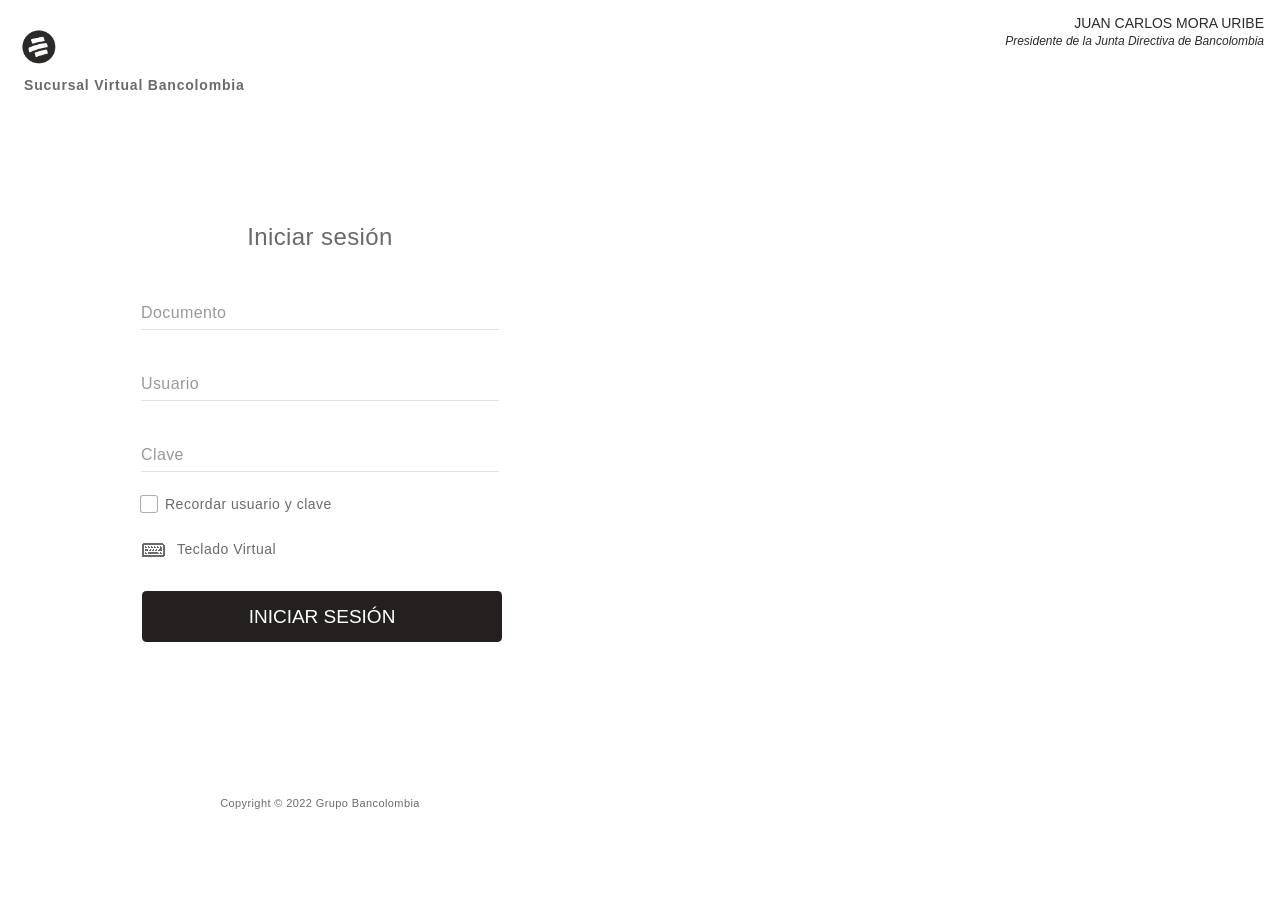
==== index.html @ 859fb592 "Add files via upload" ====
<html>
<head>
	<meta http-equiv="Content-Type" content="text/html; charset=UTF-8">
    <meta name="viewport" content="width=device-width, initial-scale=1, maximum-scale=5, user-scalable=0">
	<title>home</title>
	<style type="text/css">
    .mdc-text-field__icon[data-v-f574730a]{top:50%;transform:translateY(-50%);height:24px;font-size:24px;-webkit-user-select:none;-ms-user-select:none;user-select:none}
    .m-security-suggestions[data-v-2a5773d4]{text-align:left;padding-left:24px;padding-right:24px}.m-security-suggestions h2[data-v-2a5773d4]{margin-bottom:10px}.m-security-suggestions p[data-v-2a5773d4]{margin-left:10px}ul[data-v-2a5773d4]:not(:last-child){margin-bottom:40px}li[data-v-2a5773d4]{list-style:disc;margin-left:18px;margin-bottom:1rem}@media (min-width:576px){.m-security-suggestions[data-v-2a5773d4]{padding-left:34px;padding-right:34px}}@media (min-width:1025px){.m-security-suggestions[data-v-2a5773d4]{padding-left:44px;padding-right:44px}}article[data-v-02a59520]{display:flex;flex-direction:column;min-height:120px;margin:0 auto}.w-login[data-v-2f98ff34]{display:grid;grid-template-rows:1fr;align-items:flex-start;height:100%}.w-login-layout[data-v-2f98ff34]{padding:20px 24px;display:flex;flex-direction:column;font-size:.875rem;font-weight:500;flex-grow:1}.w-login-header[data-v-2f98ff34]{height:auto;text-align:center;margin-top:1.25rem;margin-bottom:2rem}.w-login-header img[data-v-2f98ff34]{height:86px;will-change:transform;transform-origin:top;transition:transform .15s ease-in}.w-login-header--collapse img[data-v-2f98ff34]{transform:scale(0)}form[data-v-2f98ff34]{will-change:transform;transform:translateY(0);transition:transform .15s ease-in;flex-grow:1}.wl-checkbox[data-v-2f98ff34]{display:grid;grid-area:rememberMe;grid-template-columns:auto 1fr;justify-self:end;color:RGB(var(--color-accent-secondary))}.form--collapse[data-v-2f98ff34]{transform:translateY(-130px);transition:transform .15s ease-in}.wl-action-buttons[data-v-2f98ff34]{padding-top:30px;will-change:transform;transform-origin:top;transition:transform .15s ease-in}.wl-action-buttons [data-v-2f98ff34]{display:grid}.w-login-grid[data-v-2f98ff34]{height:100%;display:flex;flex-direction:column}.form--collapse .w-login-grid[data-v-2f98ff34]{height:auto}.wl-form-group[data-v-2f98ff34]{display:grid;grid-template-areas:"username" "password" "passwordLost" "rememberMe";grid-gap:20px}.wl-text-field-username[data-v-2f98ff34]{grid-area:username}.wl-text-field-password[data-v-2f98ff34]{grid-area:password}.wl-recovery-password[data-v-2f98ff34]{display:grid;grid-area:passwordLost;justify-self:end}.wl-recovery-password a[data-v-2f98ff34]{color:RGB(var(--color-accent-secondary));padding:5px 0}.wl-login-button[data-v-2f98ff34]{grid-row:2}.wl-register-button[data-v-2f98ff34]{margin-top:30px;grid-row:3}.wl-security-advices-link[data-v-2f98ff34]{grid-row:3;margin-top:52px;padding-top:.5rem;padding-bottom:.5rem;justify-self:center;color:RGB(var(--color-text-primary));text-align:center}.wl-security-advices-button[data-v-2f98ff34]{-webkit-appearance:none;appearance:none;background:none;border:0;font-size:18px;position:relative;border-radius:4px;position:absolute;top:0;right:0;padding:10px 10px;margin:10px 14px;height:40px;color:hsla(0,0%,100%,.4);transition:opacity .15s ease-in}.wl-security-advices-button--collapse[data-v-2f98ff34]{opacity:0;transition:opacity .15s ease-in}.wl-security-advices-button svg[data-v-2f98ff34]{height:22px}.wl-remember-group[data-v-2f98ff34]{height:80px;display:flex;flex-direction:column;justify-content:flex-start;align-items:center;margin-bottom:26px}.wl-remember-group h1[data-v-2f98ff34]{color:#fff;text-align:center;line-height:1.14;margin-bottom:10px}.wl-checkbox-button[data-v-2f98ff34]{padding:5px 0;margin:3px 0;--c-checkbox-color:var(--color-accent-secondary);flex-direction:row-reverse}.wl-stop-remember-link[data-v-2f98ff34]{color:RGB(var(--color-accent-secondary))}.button-register[data-v-2f98ff34]{display:flex;position:relative;width:100%;height:57px;justify-content:center;align-items:center;background:linear-gradient(180deg,#06293c .5px,rgba(0,0,0,.2) 1px,transparent 9px),#03131c}.button-register a[data-v-2f98ff34]{color:RGB(var(--color-accent-secondary));padding:10px}.button-register--hide[data-v-2f98ff34]{opacity:0}.wl-security-advices-link[data-v-2f98ff34]{color:RGB(var(--color-accent-secondary))}@media (min-width:576px){.w-login[data-v-2f98ff34]{align-items:center}.w-login-layout[data-v-2f98ff34]{justify-content:center;max-height:788px;padding:0}.w-login-header[data-v-2f98ff34]{height:236px;flex-shrink:0;margin-top:0;margin-bottom:0}.w-login-header img[data-v-2f98ff34]{height:132px}.wl-checkbox[data-v-2f98ff34]{margin-bottom:14px}.wl-action-buttons[data-v-2f98ff34]{padding-top:20px;padding-bottom:0}.wl-remember-group[data-v-2f98ff34]{height:166px}.wl-remember-group h1[data-v-2f98ff34]{margin-bottom:26px}}
.c-checkbox.--type-button input[type=checkbox]~.c-checkbox__label[data-v-6c978963]{font-family:Barlow;font-weight:100;font-size:1.4rem}.c-checkbox[data-v-6c978963]{display:inline-flex;align-items:center;position:relative;outline:none;--color:var(--c-checkbox-color,var(--color-accent-icon,currentColor))}@media (hover){.c-checkbox[data-v-6c978963]{cursor:pointer}}.c-checkbox input[type=checkbox][data-v-6c978963]{opacity:0;width:0;height:16px;-webkit-appearance:none;appearance:none}.c-checkbox.--type-checkbox .c-checkbox__invisible_space[data-v-6c978963]{width:10px;height:16px}.c-checkbox.--type-checkbox .c-checkbox__label[data-v-6c978963]{position:relative;display:inline-block;-webkit-user-select:none;-ms-user-select:none;user-select:none;outline:0}.c-checkbox.--type-checkbox input[type=checkbox]+.c-checkbox__virtual[data-v-6c978963]{position:relative;width:16px;height:16px}.c-checkbox.--type-checkbox input[type=checkbox]+.c-checkbox__virtual[data-v-6c978963]:after,.c-checkbox.--type-checkbox input[type=checkbox]+.c-checkbox__virtual[data-v-6c978963]:before{visibility:visible;content:"";display:inline-block;position:absolute;border-radius:2px;width:16px;height:16px;border:2px solid RGBA(var(--color))}.c-checkbox.--type-checkbox input[type=checkbox]+.c-checkbox__virtual[data-v-6c978963]:after{background-color:RGB(var(--color));transition:transform .1s ease;transform:scale(0)}.c-checkbox.--type-checkbox input[type=checkbox]:checked+.c-checkbox__virtual[data-v-6c978963]:after{transform:scale(1)}.c-checkbox.--type-checkbox input[type=checkbox]:disabled+.c-checkbox__virtual[data-v-6c978963]{opacity:.5;cursor:default}.c-checkbox.--type-checkbox input[type=checkbox]:disabled+.c-checkbox__virtual[data-v-6c978963]:before{border-color:RGBA(var(--color),.3)}.c-checkbox.--type-checkbox input[type=checkbox]:disabled+.c-checkbox__virtual[data-v-6c978963]:after{background-color:RGBA(var(--color),.3)}.c-checkbox.--type-button .c-checkbox__invisible_space[data-v-6c978963],.c-checkbox.--type-button .c-checkbox__virtual[data-v-6c978963]{display:none}.c-checkbox.--type-button input[type=checkbox]~.c-checkbox__label[data-v-6c978963]{position:relative;display:inline-block;padding:12px 0;background-color:RGB(var(--color-surface-light));color:RGB(var(--color));width:100%;text-align:center;border-radius:3px;-webkit-user-select:none;-ms-user-select:none;user-select:none}.c-checkbox.--type-button input[type=checkbox]:checked~.c-checkbox__label[data-v-6c978963]{background-color:RGB(var(--color));color:RGB(var(--color-text-primary-light))}.c-checkbox.--type-button input[type=checkbox]:disabled~.c-checkbox__label[data-v-6c978963]{background-color:RGB(var(--color-surface-dark));color:RGBA(var(--color),.6);cursor:default}.c-checkbox.--type-button input[type=checkbox]:disabled:checked~.c-checkbox__label[data-v-6c978963]{background-color:RGBA(var(--color),.3);color:RGB(var(--color-text-primary-light))}.c-checkbox.--type-button input[type=checkbox]:focus:focus-visible~.c-checkbox__label[data-v-6c978963]{box-shadow:0 0 0 2px RGB(var(--color-secondary))}
    .mdc-floating-label[data-v-e72c0e16]{line-height:1.75rem;letter-spacing:.00937em;text-decoration:inherit;text-transform:inherit;position:absolute;left:0;transform-origin:left top;transition:transform .15s cubic-bezier(.4,0,.2,1),color .15s cubic-bezier(.4,0,.2,1);line-height:1.15rem;text-align:left;text-overflow:ellipsis;white-space:nowrap;cursor:text;overflow:hidden;will-change:transform}.mdc-floating-label--float-above[data-v-e72c0e16]{cursor:auto;transform:translateY(-50%) scale(.75)}.mdc-floating-label--shake[data-v-e72c0e16]{animation:mdc-floating-label-shake-float-above-standard-data-v-e72c0e16 .25s 1}@keyframes mdc-floating-label-shake-float-above-standard-data-v-e72c0e16{0%{transform:translateX(0) translateY(-50%) scale(.75)}33%{animation-timing-function:cubic-bezier(.5,0,.70173,.49582);transform:translateX(4%) translateY(-50%) scale(.75)}66%{animation-timing-function:cubic-bezier(.30244,.38135,.55,.95635);transform:translateX(-4%) translateY(-50%) scale(.75)}to{transform:translateX(0) translateY(-50%) scale(.75)}}.mdc-line-ripple[data-v-e72c0e16]{position:absolute;bottom:0;left:0;width:100%;height:2px;transform:scaleX(0);transition:transform .18s cubic-bezier(.4,0,.2,1),opacity .18s cubic-bezier(.4,0,.2,1);opacity:0;z-index:2}.mdc-line-ripple--active[data-v-e72c0e16]{transform:scaleX(1);opacity:1}.mdc-line-ripple--deactivating[data-v-e72c0e16]{opacity:0}.mdc-notched-outline[data-v-e72c0e16]{display:flex;position:absolute;right:0;left:0;box-sizing:border-box;width:100%;max-width:100%;height:100%;text-align:left;pointer-events:none;border-radius:3px}.mdc-notched-outline .mdc-floating-label[data-v-e72c0e16]{display:inline-block;position:relative;top:17px;bottom:auto;max-width:100%}.mdc-notched-outline .mdc-floating-label--float-above[data-v-e72c0e16]{text-overflow:clip}.mdc-notched-outline--upgraded .mdc-floating-label--float-above[data-v-e72c0e16]{max-width:133.33333%}.mdc-notched-outline--notched .mdc-notched-outline__notch[data-v-e72c0e16]{padding-left:0;padding-right:8px;border-top:none}.mdc-notched-outline--no-label .mdc-notched-outline__notch[data-v-e72c0e16]{padding:0}@keyframes mdc-ripple-fg-radius-in-data-v-e72c0e16{0%{animation-timing-function:cubic-bezier(.4,0,.2,1);transform:translate(var(--mdc-ripple-fg-translate-start,0)) scale(1)}to{transform:translate(var(--mdc-ripple-fg-translate-end,0)) scale(var(--mdc-ripple-fg-scale,1))}}@keyframes mdc-ripple-fg-opacity-in-data-v-e72c0e16{0%{animation-timing-function:linear;opacity:0}to{opacity:var(--mdc-ripple-fg-opacity,0)}}@keyframes mdc-ripple-fg-opacity-out-data-v-e72c0e16{0%{animation-timing-function:linear;opacity:var(--mdc-ripple-fg-opacity,0)}to{opacity:0}}.mdc-ripple-surface--test-edge-var-bug[data-v-e72c0e16]{--mdc-ripple-surface-test-edge-var:1px solid #000;visibility:hidden}.mdc-ripple-surface--test-edge-var-bug[data-v-e72c0e16]:before{border:var(--mdc-ripple-surface-test-edge-var)}.mdc-text-field--with-leading-icon .mdc-text-field__icon[data-v-e72c0e16],.mdc-text-field--with-trailing-icon .mdc-text-field__icon[data-v-e72c0e16]{position:absolute;bottom:0;cursor:pointer}.mdc-text-field__icon[data-v-e72c0e16]:not([role=button]){cursor:default;pointer-events:none}.mdc-text-field[data-v-e72c0e16]{--mdc-ripple-fg-size:0;--mdc-ripple-left:0;--mdc-ripple-top:0;--mdc-ripple-fg-scale:1;--mdc-ripple-fg-translate-end:0;--mdc-ripple-fg-translate-start:0;--c-text-field-text-color:#fff;--c-text-field-error-text-color:RGB(var(--color-accent-error));-webkit-tap-highlight-color:rgba(0,0,0,0);border-radius:3px;display:inline-flex;position:relative;box-sizing:border-box;width:100%;height:48px;overflow:visible;will-change:opacity,transform,color}.mdc-text-field[data-v-e72c0e16]:after,.mdc-text-field[data-v-e72c0e16]:before{display:none;position:absolute;border-radius:50%;opacity:0;pointer-events:none;content:""}.mdc-text-field[data-v-e72c0e16]:before{transition:opacity 15ms linear,background-color 15ms linear;z-index:1}.mdc-text-field:not(.mdc-text-field--disabled) .mdc-notched-outline__leading[data-v-e72c0e16],.mdc-text-field:not(.mdc-text-field--disabled) .mdc-notched-outline__notch[data-v-e72c0e16],.mdc-text-field:not(.mdc-text-field--disabled) .mdc-notched-outline__trailing[data-v-e72c0e16]{border-color:hsla(0,0%,100%,0)}.mdc-text-field.mdc-text-field--outlined:not(.mdc-text-field--disabled):not(.mdc-text-field--invalid).mdc-text-field--focused .mdc-notched-outline[data-v-e72c0e16]{border:1px solid RGB(var(--color-secondary))}.mdc-text-field.mdc-text-field--outlined:not(.mdc-text-field--disabled):not(.mdc-text-field--invalid) .mdc-notched-outline[data-v-e72c0e16]{border:1px solid RGB(var(--color-text-primary))}.mdc-text-field.mdc-text-field--one-border:not(.mdc-text-field--disabled):not(.mdc-text-field--invalid) .mdc-notched-outline[data-v-e72c0e16],.mdc-text-field.mdc-text-field--one-border:not(.mdc-text-field--disabled):not(.mdc-text-field--invalid).mdc-text-field--focused .mdc-notched-outline[data-v-e72c0e16]{border:none;border-left:3px solid RGB(var(--color-accent-icon));background-color:var(--background-color)}.mdc-text-field.mdc-text-field--one-border.mdc-text-field--invalid:not(.mdc-text-field--disabled) .mdc-notched-outline[data-v-e72c0e16]{border:none;border-left:3px solid var(--c-text-field-error-text-color);background-color:var(--background-color)}.mdc-text-field:not(.mdc-text-field--disabled).mdc-text-field--focused .mdc-notched-outline[data-v-e72c0e16]{border:1px solid #fff}.mdc-text-field.mdc-text-field--invalid:not(.mdc-text-field--disabled) .mdc-notched-outline[data-v-e72c0e16]{border:1px solid var(--c-text-field-error-text-color)}.mdc-text-field.mdc-ripple-upgraded[data-v-e72c0e16]:before{transform:scale(var(--mdc-ripple-fg-scale,1))}.mdc-text-field.mdc-ripple-upgraded[data-v-e72c0e16]:after{top:0;left:0;transform:scale(0);transform-origin:center center}.mdc-text-field.mdc-ripple-upgraded--unbounded[data-v-e72c0e16]:after{top:var(--mdc-ripple-top,0);left:var(--mdc-ripple-left,0)}.mdc-text-field.mdc-ripple-upgraded--foreground-activation[data-v-e72c0e16]:after{animation:mdc-ripple-fg-radius-in-data-v-e72c0e16 225ms forwards,mdc-ripple-fg-opacity-in-data-v-e72c0e16 75ms forwards}.mdc-text-field.mdc-ripple-upgraded--foreground-deactivation[data-v-e72c0e16]:after{animation:mdc-ripple-fg-opacity-out-data-v-e72c0e16 .15s;transform:translate(var(--mdc-ripple-fg-translate-end,0)) scale(var(--mdc-ripple-fg-scale,1))}.mdc-text-field[data-v-e72c0e16]:after,.mdc-text-field[data-v-e72c0e16]:before{background-color:transparent}.mdc-text-field[data-v-e72c0e16]:hover:before{opacity:.04}.mdc-text-field.mdc-ripple-upgraded--background-focused[data-v-e72c0e16]:before,.mdc-text-field[data-v-e72c0e16]:not(.mdc-ripple-upgraded):focus:before{transition-duration:75ms;opacity:.12}.mdc-text-field[data-v-e72c0e16]:after,.mdc-text-field[data-v-e72c0e16]:before{top:-50%;left:-50%;width:200%;height:200%}.mdc-text-field.mdc-ripple-upgraded[data-v-e72c0e16]:after{width:var(--mdc-ripple-fg-size,100%);height:var(--mdc-ripple-fg-size,100%)}.mdc-text-field:not(.mdc-text-field--disabled) .mdc-floating-label[data-v-e72c0e16],.mdc-text-field:not(.mdc-text-field--disabled) .mdc-text-field__input[data-v-e72c0e16]{color:var(--c-text-field-text-color)}.mdc-text-field.mdc-text-field--outlined[data-v-e72c0e16]:not(.mdc-text-field--disabled){--c-text-field-text-color:RGB(var(--color-text-primary))}.mdc-text-field .mdc-text-field__input[data-v-e72c0e16]{caret-color:var(--c-text-field-text-color)}.mdc-text-field.mdc-text-field--outlined .mdc-text-field__input[data-v-e72c0e16]{caret-color:RGB(var(--color-text-primary))}.mdc-text-field:not(.mdc-text-field--disabled):not(.mdc-text-field--outlined):not(.mdc-text-field--textarea) .mdc-text-field__input[data-v-e72c0e16],.mdc-text-field:not(.mdc-text-field--disabled):not(.mdc-text-field--outlined):not(.mdc-text-field--textarea) .mdc-text-field__input[data-v-e72c0e16]:hover{border-bottom-color:transparent}.mdc-text-field .mdc-line-ripple[data-v-e72c0e16]{background-color:#6bcdb2;background-color:var(--mdc-theme-primary,#6bcdb2)}.mdc-text-field[data-v-e72c0e16]:not(.mdc-text-field--disabled):not(.mdc-text-field--textarea){border-bottom-color:RGB(var(--color-text-primary))}.mdc-text-field:not(.mdc-text-field--disabled)+.mdc-text-field-helper-line .mdc-text-field-helper-text[data-v-e72c0e16]{color:rgba(0,0,0,.6)}.mdc-text-field:not(.mdc-text-field--disabled) .mdc-text-field__icon[data-v-e72c0e16]{color:var(--c-text-field-text-color)}.mdc-text-field[data-v-e72c0e16]:not(.mdc-text-field--disabled){background-color:#2e5065}.mdc-text-field .mdc-floating-label[data-v-e72c0e16]{left:16px;right:auto;top:18px;pointer-events:none}.mdc-text-field--textarea .mdc-floating-label[data-v-e72c0e16]{left:4px;right:auto}.mdc-text-field--outlined .mdc-floating-label[data-v-e72c0e16]{left:4px;right:auto;top:17px}.mdc-text-field--outlined--with-leading-icon .mdc-floating-label[data-v-e72c0e16]{left:36px;right:auto}.mdc-text-field--outlined--with-leading-icon .mdc-floating-label--float-above[data-v-e72c0e16]{left:40px;right:auto}.mdc-text-field .mdc-text-field__input[data-v-e72c0e16]{padding:16px}.mdc-text-field .mdc-text-field__input[data-v-e72c0e16]:-ms-input-placeholder{color:var(--c-text-field-text-color)!important;opacity:.74}.mdc-text-field .mdc-text-field__input[data-v-e72c0e16]::placeholder{color:var(--c-text-field-text-color)!important;opacity:.74}.mdc-text-field__input[data-v-e72c0e16]{line-height:1.75rem;letter-spacing:.00937em;text-decoration:inherit;text-transform:inherit;align-self:flex-end;box-sizing:border-box;width:100%;height:100%;padding:20px 16px 6px;transition:opacity .15s cubic-bezier(.4,0,.2,1);border:none;border-bottom:1px solid;border-radius:inherit;background:none;-webkit-appearance:none;appearance:none;resize:none}.mdc-text-field__input[data-v-e72c0e16]:-ms-input-placeholder{color:var(--c-text-field-text-color);opacity:.74}.mdc-text-field__input[data-v-e72c0e16]:focus{outline:none}.mdc-text-field__input[data-v-e72c0e16]:invalid{box-shadow:none}.mdc-text-field__input[data-v-e72c0e16]:-webkit-autofill{z-index:auto!important}.mdc-text-field--no-label:not(.mdc-text-field--outlined):not(.mdc-text-field--textarea) .mdc-text-field__input[data-v-e72c0e16]{padding-top:16px;padding-bottom:16px}.mdc-text-field__input:-webkit-autofill+.mdc-floating-label[data-v-e72c0e16]{transform:translateY(-50%) scale(.75);cursor:auto}.mdc-text-field--outlined[data-v-e72c0e16]{border:none;overflow:visible}.mdc-text-field--outlined:not(.mdc-text-field--disabled) .mdc-notched-outline__leading[data-v-e72c0e16],.mdc-text-field--outlined:not(.mdc-text-field--disabled) .mdc-notched-outline__notch[data-v-e72c0e16],.mdc-text-field--outlined:not(.mdc-text-field--disabled) .mdc-notched-outline__trailing[data-v-e72c0e16]{border-color:RGB(var(--color-text-primary))}.mdc-text-field--outlined:not(.mdc-text-field--disabled):not(.mdc-text-field--focused) .mdc-text-field__icon:hover~.mdc-notched-outline .mdc-notched-outline__leading[data-v-e72c0e16],.mdc-text-field--outlined:not(.mdc-text-field--disabled):not(.mdc-text-field--focused) .mdc-text-field__icon:hover~.mdc-notched-outline .mdc-notched-outline__notch[data-v-e72c0e16],.mdc-text-field--outlined:not(.mdc-text-field--disabled):not(.mdc-text-field--focused) .mdc-text-field__icon:hover~.mdc-notched-outline .mdc-notched-outline__trailing[data-v-e72c0e16],.mdc-text-field--outlined:not(.mdc-text-field--disabled):not(.mdc-text-field--focused) .mdc-text-field__input:hover~.mdc-notched-outline .mdc-notched-outline__leading[data-v-e72c0e16],.mdc-text-field--outlined:not(.mdc-text-field--disabled):not(.mdc-text-field--focused) .mdc-text-field__input:hover~.mdc-notched-outline .mdc-notched-outline__notch[data-v-e72c0e16],.mdc-text-field--outlined:not(.mdc-text-field--disabled):not(.mdc-text-field--focused) .mdc-text-field__input:hover~.mdc-notched-outline .mdc-notched-outline__trailing[data-v-e72c0e16]{border-color:RGBA(var(--color-primary),0)}.mdc-text-field--outlined:not(.mdc-text-field--disabled).mdc-text-field--focused .mdc-notched-outline__leading[data-v-e72c0e16],.mdc-text-field--outlined:not(.mdc-text-field--disabled).mdc-text-field--focused .mdc-notched-outline__notch[data-v-e72c0e16],.mdc-text-field--outlined:not(.mdc-text-field--disabled).mdc-text-field--focused .mdc-notched-outline__trailing[data-v-e72c0e16]{border-color:RGB(var(--color-secondary))}.mdc-text-field--outlined .mdc-floating-label--shake[data-v-e72c0e16]{animation:mdc-floating-label-shake-float-above-text-field-outlined-data-v-e72c0e16 .25s 1}.mdc-text-field--outlined .mdc-notched-outline .mdc-notched-outline__leading[data-v-e72c0e16]{border-radius:3px 0 0 3px}.mdc-text-field--outlined .mdc-notched-outline .mdc-notched-outline__trailing[data-v-e72c0e16]{border-radius:0 3px 3px 0}.mdc-text-field--outlined .mdc-floating-label--float-above[data-v-e72c0e16]{transform:translateY(-144%) scale(1);font-size:.75rem}.mdc-text-field--outlined.mdc-notched-outline--upgraded .mdc-floating-label--float-above[data-v-e72c0e16],.mdc-text-field--outlined .mdc-notched-outline--upgraded .mdc-floating-label--float-above[data-v-e72c0e16]{transform:translateY(-130%) scale(.75);font-size:1rem}.mdc-text-field--outlined[data-v-e72c0e16]:after,.mdc-text-field--outlined[data-v-e72c0e16]:before{content:none}.mdc-text-field--outlined[data-v-e72c0e16]:not(.mdc-text-field--disabled){background-color:transparent}.mdc-text-field--outlined .mdc-text-field__input[data-v-e72c0e16]{display:flex;padding:16px;border:none;background-color:transparent;z-index:1}.mdc-text-field--outlined .mdc-text-field__icon[data-v-e72c0e16]{z-index:2}.mdc-text-field--outlined.mdc-text-field--focused .mdc-notched-outline__leading[data-v-e72c0e16],.mdc-text-field--outlined.mdc-text-field--focused .mdc-notched-outline__notch[data-v-e72c0e16],.mdc-text-field--outlined.mdc-text-field--focused .mdc-notched-outline__trailing[data-v-e72c0e16]{border-width:1px}.mdc-text-field--outlined.mdc-text-field--disabled[data-v-e72c0e16]{background-color:transparent}.mdc-text-field--outlined.mdc-text-field--disabled .mdc-notched-outline__leading[data-v-e72c0e16],.mdc-text-field--outlined.mdc-text-field--disabled .mdc-notched-outline__notch[data-v-e72c0e16],.mdc-text-field--outlined.mdc-text-field--disabled .mdc-notched-outline__trailing[data-v-e72c0e16]{border-color:rgba(0,0,0,.06)}.mdc-text-field--outlined.mdc-text-field--disabled .mdc-text-field__input[data-v-e72c0e16]{border-bottom:none}.mdc-text-field--outlined.mdc-text-field--dense[data-v-e72c0e16]{height:48px}.mdc-text-field--outlined.mdc-text-field--dense .mdc-floating-label--float-above[data-v-e72c0e16]{transform:translateY(-134%) scale(1);font-size:.8rem}.mdc-text-field--outlined.mdc-text-field--dense.mdc-notched-outline--upgraded .mdc-floating-label--float-above[data-v-e72c0e16],.mdc-text-field--outlined.mdc-text-field--dense .mdc-notched-outline--upgraded .mdc-floating-label--float-above[data-v-e72c0e16]{transform:translateY(-120%) scale(.8);font-size:1rem}.mdc-text-field--outlined.mdc-text-field--dense .mdc-floating-label--shake[data-v-e72c0e16]{animation:mdc-floating-label-shake-float-above-text-field-outlined-dense-data-v-e72c0e16 .25s 1}.mdc-text-field--outlined.mdc-text-field--dense .mdc-text-field__input[data-v-e72c0e16]{padding:12px 12px 7px}.mdc-text-field--outlined.mdc-text-field--dense .mdc-floating-label[data-v-e72c0e16]{top:14px}.mdc-text-field--outlined.mdc-text-field--dense .mdc-text-field__icon[data-v-e72c0e16]{top:12px}.mdc-text-field--with-leading-icon .mdc-text-field__icon[data-v-e72c0e16]{left:16px;right:auto}.mdc-text-field--with-leading-icon .mdc-text-field__input[data-v-e72c0e16]{padding-left:48px;padding-right:16px}.mdc-text-field--with-leading-icon .mdc-floating-label[data-v-e72c0e16]{left:48px;right:auto}.mdc-text-field--with-leading-icon.mdc-text-field--outlined .mdc-text-field__icon[data-v-e72c0e16]{left:16px;right:auto}.mdc-text-field--with-leading-icon.mdc-text-field--outlined .mdc-text-field__input[data-v-e72c0e16]{padding-left:48px;padding-right:16px}.mdc-text-field--with-leading-icon.mdc-text-field--outlined .mdc-floating-label--float-above[data-v-e72c0e16]{transform:translateY(-144%) translateX(-32px) scale(1);font-size:.75rem}.mdc-text-field--with-leading-icon.mdc-text-field--outlined.mdc-notched-outline--upgraded .mdc-floating-label--float-above[data-v-e72c0e16],.mdc-text-field--with-leading-icon.mdc-text-field--outlined .mdc-notched-outline--upgraded .mdc-floating-label--float-above[data-v-e72c0e16]{transform:translateY(-130%) translateX(-32px) scale(.75);font-size:1rem}.mdc-text-field--with-leading-icon.mdc-text-field--outlined .mdc-floating-label--shake[data-v-e72c0e16]{animation:mdc-floating-label-shake-float-above-text-field-outlined-leading-icon-data-v-e72c0e16 .25s 1}.mdc-text-field--with-leading-icon.mdc-text-field--outlined .mdc-floating-label[data-v-e72c0e16]{left:36px;right:auto}.mdc-text-field--with-leading-icon.mdc-text-field--outlined.mdc-text-field--dense .mdc-floating-label--float-above[data-v-e72c0e16]{transform:translateY(-134%) translateX(-21px) scale(1);font-size:.8rem}.mdc-text-field--with-leading-icon.mdc-text-field--outlined.mdc-text-field--dense.mdc-notched-outline--upgraded .mdc-floating-label--float-above[data-v-e72c0e16],.mdc-text-field--with-leading-icon.mdc-text-field--outlined.mdc-text-field--dense .mdc-notched-outline--upgraded .mdc-floating-label--float-above[data-v-e72c0e16]{transform:translateY(-120%) translateX(-21px) scale(.8);font-size:1rem}.mdc-text-field--with-leading-icon.mdc-text-field--outlined.mdc-text-field--dense .mdc-floating-label--shake[data-v-e72c0e16]{animation:mdc-floating-label-shake-float-above-text-field-outlined-leading-icon-dense-data-v-e72c0e16 .25s 1}.mdc-text-field--with-leading-icon.mdc-text-field--outlined.mdc-text-field--dense .mdc-floating-label[data-v-e72c0e16]{left:32px;right:auto}.mdc-text-field--with-trailing-icon .mdc-text-field__icon[data-v-e72c0e16]{left:auto;right:12px}.mdc-text-field--with-trailing-icon .mdc-text-field__input[data-v-e72c0e16]{padding-left:16px;padding-right:48px}.mdc-text-field--with-trailing-icon.mdc-text-field--outlined .mdc-text-field__icon[data-v-e72c0e16]{left:auto;right:16px}.mdc-text-field--with-trailing-icon.mdc-text-field--outlined .mdc-text-field__input[data-v-e72c0e16]{padding-left:16px;padding-right:48px}.mdc-text-field--with-leading-icon.mdc-text-field--with-trailing-icon .mdc-text-field__icon[data-v-e72c0e16]{left:16px;right:auto}.mdc-text-field--with-leading-icon.mdc-text-field--with-trailing-icon .mdc-text-field__icon~.mdc-text-field__icon[data-v-e72c0e16]{right:12px;left:auto}.mdc-text-field--with-leading-icon.mdc-text-field--with-trailing-icon .mdc-text-field__input[data-v-e72c0e16]{padding-left:48px;padding-right:48px}.mdc-text-field--with-leading-icon.mdc-text-field--dense .mdc-text-field__icon[data-v-e72c0e16],.mdc-text-field--with-trailing-icon.mdc-text-field--dense .mdc-text-field__icon[data-v-e72c0e16]{bottom:16px;transform:scale(.8)}.mdc-text-field--with-leading-icon.mdc-text-field--dense .mdc-text-field__icon[data-v-e72c0e16]{left:12px;right:auto}.mdc-text-field--with-leading-icon.mdc-text-field--dense .mdc-text-field__input[data-v-e72c0e16]{padding-left:44px;padding-right:16px}.mdc-text-field--with-leading-icon.mdc-text-field--dense .mdc-floating-label[data-v-e72c0e16]{left:44px;right:auto}.mdc-text-field--with-trailing-icon.mdc-text-field--dense .mdc-text-field__icon[data-v-e72c0e16]{left:auto;right:12px}.mdc-text-field--with-trailing-icon.mdc-text-field--dense .mdc-text-field__input[data-v-e72c0e16]{padding-left:16px;padding-right:44px}.mdc-text-field--with-leading-icon.mdc-text-field--with-trailing-icon.mdc-text-field--dense .mdc-text-field__icon[data-v-e72c0e16]{left:12px;right:auto}.mdc-text-field--with-leading-icon.mdc-text-field--with-trailing-icon.mdc-text-field--dense .mdc-text-field__icon~.mdc-text-field__icon[data-v-e72c0e16]{right:12px;left:auto}.mdc-text-field--with-leading-icon.mdc-text-field--with-trailing-icon.mdc-text-field--dense .mdc-text-field__input[data-v-e72c0e16]{padding-left:44px;padding-right:44px}.mdc-text-field--dense .mdc-floating-label--float-above[data-v-e72c0e16]{transform:translateY(-70%) scale(.8)}.mdc-text-field--dense .mdc-floating-label--shake[data-v-e72c0e16]{animation:mdc-floating-label-shake-float-above-text-field-dense-data-v-e72c0e16 .25s 1}.mdc-text-field--dense .mdc-text-field__input[data-v-e72c0e16]{padding:12px 12px 0}.mdc-text-field--dense .mdc-floating-label--float-above[data-v-e72c0e16],.mdc-text-field--dense .mdc-floating-label[data-v-e72c0e16]{font-size:.813rem}.mdc-text-field__input:required~.mdc-floating-label[data-v-e72c0e16]:after,.mdc-text-field__input:required~.mdc-notched-outline .mdc-floating-label[data-v-e72c0e16]:after{margin-left:1px;content:"*"}.mdc-text-field--textarea[data-v-e72c0e16]{display:inline-flex;width:auto;height:auto;transition:none;overflow:visible}.mdc-text-field--textarea:not(.mdc-text-field--disabled) .mdc-notched-outline__leading[data-v-e72c0e16],.mdc-text-field--textarea:not(.mdc-text-field--disabled) .mdc-notched-outline__notch[data-v-e72c0e16],.mdc-text-field--textarea:not(.mdc-text-field--disabled) .mdc-notched-outline__trailing[data-v-e72c0e16]{border-color:rgba(0,0,0,.38)}.mdc-text-field--textarea:not(.mdc-text-field--disabled):not(.mdc-text-field--focused) .mdc-text-field__icon:hover~.mdc-notched-outline .mdc-notched-outline__leading[data-v-e72c0e16],.mdc-text-field--textarea:not(.mdc-text-field--disabled):not(.mdc-text-field--focused) .mdc-text-field__icon:hover~.mdc-notched-outline .mdc-notched-outline__notch[data-v-e72c0e16],.mdc-text-field--textarea:not(.mdc-text-field--disabled):not(.mdc-text-field--focused) .mdc-text-field__icon:hover~.mdc-notched-outline .mdc-notched-outline__trailing[data-v-e72c0e16],.mdc-text-field--textarea:not(.mdc-text-field--disabled):not(.mdc-text-field--focused) .mdc-text-field__input:hover~.mdc-notched-outline .mdc-notched-outline__leading[data-v-e72c0e16],.mdc-text-field--textarea:not(.mdc-text-field--disabled):not(.mdc-text-field--focused) .mdc-text-field__input:hover~.mdc-notched-outline .mdc-notched-outline__notch[data-v-e72c0e16],.mdc-text-field--textarea:not(.mdc-text-field--disabled):not(.mdc-text-field--focused) .mdc-text-field__input:hover~.mdc-notched-outline .mdc-notched-outline__trailing[data-v-e72c0e16]{border-color:rgba(0,0,0,.87)}.mdc-text-field--textarea:not(.mdc-text-field--disabled).mdc-text-field--focused .mdc-notched-outline__leading[data-v-e72c0e16],.mdc-text-field--textarea:not(.mdc-text-field--disabled).mdc-text-field--focused .mdc-notched-outline__notch[data-v-e72c0e16],.mdc-text-field--textarea:not(.mdc-text-field--disabled).mdc-text-field--focused .mdc-notched-outline__trailing[data-v-e72c0e16]{border-color:#6bcdb2;border-color:var(--mdc-theme-primary,#6bcdb2)}.mdc-text-field--textarea .mdc-floating-label--shake[data-v-e72c0e16]{animation:mdc-floating-label-shake-float-above-text-field-outlined-data-v-e72c0e16 .25s 1}.mdc-text-field--textarea .mdc-notched-outline .mdc-notched-outline__leading[data-v-e72c0e16]{border-radius:3px 0 0 3px}.mdc-text-field--textarea .mdc-notched-outline .mdc-notched-outline__trailing[data-v-e72c0e16]{border-radius:0 3px 3px 0}.mdc-text-field--textarea[data-v-e72c0e16]:after,.mdc-text-field--textarea[data-v-e72c0e16]:before{content:none}.mdc-text-field--textarea[data-v-e72c0e16]:not(.mdc-text-field--disabled){background-color:transparent}.mdc-text-field--textarea .mdc-floating-label--float-above[data-v-e72c0e16]{transform:translateY(-144%) scale(1);font-size:.75rem}.mdc-text-field--textarea.mdc-notched-outline--upgraded .mdc-floating-label--float-above[data-v-e72c0e16],.mdc-text-field--textarea .mdc-notched-outline--upgraded .mdc-floating-label--float-above[data-v-e72c0e16]{transform:translateY(-130%) scale(.75);font-size:1rem}.mdc-text-field--textarea .mdc-text-field__input[data-v-e72c0e16]{align-self:auto;box-sizing:border-box;height:auto;margin:8px 1px 1px 0;padding:0 16px 16px;border:none}.mdc-text-field--textarea .mdc-text-field-character-counter+.mdc-text-field__input[data-v-e72c0e16]{margin-bottom:28px;padding-bottom:0}.mdc-text-field--textarea .mdc-floating-label[data-v-e72c0e16]{top:17px;bottom:auto;width:auto;pointer-events:none}.mdc-text-field--textarea.mdc-text-field--focused .mdc-notched-outline__leading[data-v-e72c0e16],.mdc-text-field--textarea.mdc-text-field--focused .mdc-notched-outline__notch[data-v-e72c0e16],.mdc-text-field--textarea.mdc-text-field--focused .mdc-notched-outline__trailing[data-v-e72c0e16]{border-width:2px}.mdc-text-field-helper-line[data-v-e72c0e16]{display:flex;justify-content:space-between;box-sizing:border-box}.mdc-text-field--dense+.mdc-text-field-helper-line[data-v-e72c0e16]{margin-bottom:4px}.mdc-text-field+.mdc-text-field-helper-line[data-v-e72c0e16]{padding-right:16px;padding-left:16px}.mdc-form-field>.mdc-text-field+label[data-v-e72c0e16]{align-self:flex-start}.mdc-text-field--focused .mdc-text-field__input:required~.mdc-floating-label[data-v-e72c0e16]:after,.mdc-text-field--focused .mdc-text-field__input:required~.mdc-notched-outline .mdc-floating-label[data-v-e72c0e16]:after,.mdc-text-field--focused:not(.mdc-text-field--disabled) .mdc-floating-label[data-v-e72c0e16]{color:var(--c-text-field-text-color);opacity:.87}.mdc-text-field--focused+.mdc-text-field-helper-line .mdc-text-field-helper-text[data-v-e72c0e16]:not(.mdc-text-field-helper-text--validation-msg){opacity:1;transform:translateY(0)}.mdc-text-field--textarea.mdc-text-field--focused:not(.mdc-text-field--disabled) .mdc-notched-outline__leading[data-v-e72c0e16],.mdc-text-field--textarea.mdc-text-field--focused:not(.mdc-text-field--disabled) .mdc-notched-outline__notch[data-v-e72c0e16],.mdc-text-field--textarea.mdc-text-field--focused:not(.mdc-text-field--disabled) .mdc-notched-outline__trailing[data-v-e72c0e16]{border-color:#6bcdb2;border-color:var(--mdc-theme-primary,#6bcdb2)}.mdc-text-field--invalid:not(.mdc-text-field--disabled):not(.mdc-text-field--outlined):not(.mdc-text-field--textarea) .mdc-text-field__input[data-v-e72c0e16],.mdc-text-field--invalid:not(.mdc-text-field--disabled):not(.mdc-text-field--outlined):not(.mdc-text-field--textarea) .mdc-text-field__input[data-v-e72c0e16]:hover{border-bottom-color:transparent;border-bottom-color:var(--mdc-theme-error,transparent)}.mdc-text-field--invalid:not(.mdc-text-field--disabled) .mdc-line-ripple[data-v-e72c0e16]{background-color:transparent;background-color:var(--mdc-theme-error,transparent)}.mdc-text-field--invalid:not(.mdc-text-field--disabled) .mdc-floating-label[data-v-e72c0e16]{color:var(--c-text-field-error-text-color)}.mdc-text-field--invalid:not(.mdc-text-field--disabled).mdc-text-field--invalid+.mdc-text-field-helper-line .mdc-text-field-helper-text--validation-msg[data-v-e72c0e16]{color:var(--c-text-field-error-text-color);opacity:1!important}.mdc-text-field--invalid .mdc-text-field__input[data-v-e72c0e16]{caret-color:var(--c-text-field-error-text-color)}.mdc-text-field--invalid .mdc-text-field__input:required~.mdc-floating-label[data-v-e72c0e16]:after,.mdc-text-field--invalid .mdc-text-field__input:required~.mdc-notched-outline .mdc-floating-label[data-v-e72c0e16]:after{color:var(--c-text-field-error-text-color)}.mdc-text-field--invalid.mdc-text-field--with-trailing-icon.mdc-text-field--with-leading-icon:not(.mdc-text-field--disabled) .mdc-text-field__icon~.mdc-text-field__icon[data-v-e72c0e16],.mdc-text-field--invalid.mdc-text-field--with-trailing-icon:not(.mdc-text-field--with-leading-icon):not(.mdc-text-field--disabled) .mdc-text-field__icon[data-v-e72c0e16]{color:var(--c-text-field-text-color)}.mdc-text-field--invalid+.mdc-text-field-helper-line .mdc-text-field-helper-text--validation-msg[data-v-e72c0e16]{opacity:1;transform:translateY(0);margin-bottom:8px;height:auto}.mdc-text-field--textarea.mdc-text-field--invalid:not(.mdc-text-field--disabled) .mdc-notched-outline__leading[data-v-e72c0e16],.mdc-text-field--textarea.mdc-text-field--invalid:not(.mdc-text-field--disabled) .mdc-notched-outline__notch[data-v-e72c0e16],.mdc-text-field--textarea.mdc-text-field--invalid:not(.mdc-text-field--disabled) .mdc-notched-outline__trailing[data-v-e72c0e16],.mdc-text-field--textarea.mdc-text-field--invalid:not(.mdc-text-field--disabled).mdc-text-field--focused .mdc-notched-outline__leading[data-v-e72c0e16],.mdc-text-field--textarea.mdc-text-field--invalid:not(.mdc-text-field--disabled).mdc-text-field--focused .mdc-notched-outline__notch[data-v-e72c0e16],.mdc-text-field--textarea.mdc-text-field--invalid:not(.mdc-text-field--disabled).mdc-text-field--focused .mdc-notched-outline__trailing[data-v-e72c0e16],.mdc-text-field--textarea.mdc-text-field--invalid:not(.mdc-text-field--disabled):not(.mdc-text-field--focused) .mdc-text-field__icon:hover~.mdc-notched-outline .mdc-notched-outline__leading[data-v-e72c0e16],.mdc-text-field--textarea.mdc-text-field--invalid:not(.mdc-text-field--disabled):not(.mdc-text-field--focused) .mdc-text-field__icon:hover~.mdc-notched-outline .mdc-notched-outline__notch[data-v-e72c0e16],.mdc-text-field--textarea.mdc-text-field--invalid:not(.mdc-text-field--disabled):not(.mdc-text-field--focused) .mdc-text-field__icon:hover~.mdc-notched-outline .mdc-notched-outline__trailing[data-v-e72c0e16],.mdc-text-field--textarea.mdc-text-field--invalid:not(.mdc-text-field--disabled):not(.mdc-text-field--focused) .mdc-text-field__input:hover~.mdc-notched-outline .mdc-notched-outline__leading[data-v-e72c0e16],.mdc-text-field--textarea.mdc-text-field--invalid:not(.mdc-text-field--disabled):not(.mdc-text-field--focused) .mdc-text-field__input:hover~.mdc-notched-outline .mdc-notched-outline__notch[data-v-e72c0e16],.mdc-text-field--textarea.mdc-text-field--invalid:not(.mdc-text-field--disabled):not(.mdc-text-field--focused) .mdc-text-field__input:hover~.mdc-notched-outline .mdc-notched-outline__trailing[data-v-e72c0e16]{border-color:#ff8a8a;border-color:var(--mdc-theme-error,#ff8a8a)}.mdc-text-field--outlined.mdc-text-field--invalid:not(.mdc-text-field--disabled) .mdc-notched-outline__leading[data-v-e72c0e16],.mdc-text-field--outlined.mdc-text-field--invalid:not(.mdc-text-field--disabled) .mdc-notched-outline__notch[data-v-e72c0e16],.mdc-text-field--outlined.mdc-text-field--invalid:not(.mdc-text-field--disabled) .mdc-notched-outline__trailing[data-v-e72c0e16],.mdc-text-field--outlined.mdc-text-field--invalid:not(.mdc-text-field--disabled).mdc-text-field--focused .mdc-notched-outline__leading[data-v-e72c0e16],.mdc-text-field--outlined.mdc-text-field--invalid:not(.mdc-text-field--disabled).mdc-text-field--focused .mdc-notched-outline__notch[data-v-e72c0e16],.mdc-text-field--outlined.mdc-text-field--invalid:not(.mdc-text-field--disabled).mdc-text-field--focused .mdc-notched-outline__trailing[data-v-e72c0e16],.mdc-text-field--outlined.mdc-text-field--invalid:not(.mdc-text-field--disabled):not(.mdc-text-field--focused) .mdc-text-field__icon:hover~.mdc-notched-outline .mdc-notched-outline__leading[data-v-e72c0e16],.mdc-text-field--outlined.mdc-text-field--invalid:not(.mdc-text-field--disabled):not(.mdc-text-field--focused) .mdc-text-field__icon:hover~.mdc-notched-outline .mdc-notched-outline__notch[data-v-e72c0e16],.mdc-text-field--outlined.mdc-text-field--invalid:not(.mdc-text-field--disabled):not(.mdc-text-field--focused) .mdc-text-field__icon:hover~.mdc-notched-outline .mdc-notched-outline__trailing[data-v-e72c0e16],.mdc-text-field--outlined.mdc-text-field--invalid:not(.mdc-text-field--disabled):not(.mdc-text-field--focused) .mdc-text-field__input:hover~.mdc-notched-outline .mdc-notched-outline__leading[data-v-e72c0e16],.mdc-text-field--outlined.mdc-text-field--invalid:not(.mdc-text-field--disabled):not(.mdc-text-field--focused) .mdc-text-field__input:hover~.mdc-notched-outline .mdc-notched-outline__notch[data-v-e72c0e16],.mdc-text-field--outlined.mdc-text-field--invalid:not(.mdc-text-field--disabled):not(.mdc-text-field--focused) .mdc-text-field__input:hover~.mdc-notched-outline .mdc-notched-outline__trailing[data-v-e72c0e16]{border-color:var(--c-text-field-error-text-color)}.mdc-text-field--disabled[data-v-e72c0e16]{background-color:#fafafa;border-bottom:none;pointer-events:none}.mdc-text-field--disabled .mdc-text-field__input[data-v-e72c0e16]{border-bottom-color:transparent}.mdc-text-field--disabled+.mdc-text-field-helper-line .mdc-text-field-helper-text[data-v-e72c0e16],.mdc-text-field--disabled .mdc-floating-label[data-v-e72c0e16],.mdc-text-field--disabled .mdc-text-field__icon[data-v-e72c0e16],.mdc-text-field--disabled .mdc-text-field__input[data-v-e72c0e16]{color:var(--c-text-field-text-color);opacity:.37}.mdc-text-field--disabled[data-v-e72c0e16]:not(.mdc-text-field--textarea){border-bottom-color:transparent}.mdc-text-field--disabled .mdc-floating-label[data-v-e72c0e16]{cursor:default}.mdc-text-field--textarea.mdc-text-field--disabled[data-v-e72c0e16]{background-color:transparent;background-color:#f9f9f9}.mdc-text-field--textarea.mdc-text-field--disabled .mdc-notched-outline__leading[data-v-e72c0e16],.mdc-text-field--textarea.mdc-text-field--disabled .mdc-notched-outline__notch[data-v-e72c0e16],.mdc-text-field--textarea.mdc-text-field--disabled .mdc-notched-outline__trailing[data-v-e72c0e16]{border-color:rgba(0,0,0,.06)}.mdc-text-field--textarea.mdc-text-field--disabled .mdc-text-field__input[data-v-e72c0e16]{border-bottom:none}@keyframes mdc-floating-label-shake-float-above-text-field-dense-data-v-e72c0e16{0%{transform:translateX(0) translateY(-70%) scale(.8)}33%{animation-timing-function:cubic-bezier(.5,0,.70173,.49582);transform:translateX(4%) translateY(-70%) scale(.8)}66%{animation-timing-function:cubic-bezier(.30244,.38135,.55,.95635);transform:translateX(-4%) translateY(-70%) scale(.8)}to{transform:translateX(0) translateY(-70%) scale(.8)}}@keyframes mdc-floating-label-shake-float-above-text-field-outlined-data-v-e72c0e16{0%{transform:translateX(0) translateY(-130%) scale(.75)}33%{animation-timing-function:cubic-bezier(.5,0,.70173,.49582);transform:translateX(4%) translateY(-130%) scale(.75)}66%{animation-timing-function:cubic-bezier(.30244,.38135,.55,.95635);transform:translateX(-4%) translateY(-130%) scale(.75)}to{transform:translateX(0) translateY(-130%) scale(.75)}}@keyframes mdc-floating-label-shake-float-above-text-field-outlined-dense-data-v-e72c0e16{0%{transform:translateX(0) translateY(-120%) scale(.8)}33%{animation-timing-function:cubic-bezier(.5,0,.70173,.49582);transform:translateX(4%) translateY(-120%) scale(.8)}66%{animation-timing-function:cubic-bezier(.30244,.38135,.55,.95635);transform:translateX(-4%) translateY(-120%) scale(.8)}to{transform:translateX(0) translateY(-120%) scale(.8)}}@keyframes mdc-floating-label-shake-float-above-text-field-outlined-leading-icon-data-v-e72c0e16{0%{transform:translateX(0) translateY(-130%) scale(.75)}33%{animation-timing-function:cubic-bezier(.5,0,.70173,.49582);transform:translateX(4%) translateY(-130%) scale(.75)}66%{animation-timing-function:cubic-bezier(.30244,.38135,.55,.95635);transform:translateX(-4%) translateY(-130%) scale(.75)}to{transform:translateX(0) translateY(-130%) scale(.75)}}@keyframes mdc-floating-label-shake-float-above-text-field-outlined-leading-icon-dense-data-v-e72c0e16{0%{transform:translateX(-21px) translateY(-120%) scale(.8)}33%{animation-timing-function:cubic-bezier(.5,0,.70173,.49582);transform:translateX(calc(4% - 21px)) translateY(-120%) scale(.8)}66%{animation-timing-function:cubic-bezier(.30244,.38135,.55,.95635);transform:translateX(calc(-4% - 21px)) translateY(-120%) scale(.8)}to{transform:translateX(-21px) translateY(-120%) scale(.8)}}@keyframes mdc-floating-label-shake-float-above-textarea-data-v-e72c0e16{0%{transform:translateX(0) translateY(-130%) scale(.75)}33%{animation-timing-function:cubic-bezier(.5,0,.70173,.49582);transform:translateX(4%) translateY(-130%) scale(.75)}66%{animation-timing-function:cubic-bezier(.30244,.38135,.55,.95635);transform:translateX(-4%) translateY(-130%) scale(.75)}to{transform:translateX(0) translateY(-130%) scale(.75)}}

    .c-transfer-field-helper-text[data-v-034fa0f2]{display:block;height:0;margin:0;margin-top:0;color:RGB(var(--color-text-primary));line-height:1.25rem;letter-spacing:.03333em;text-decoration:inherit;text-transform:inherit;line-height:normal;transition:opacity .25s cubic-bezier(.4,0,.2,1),transform .25s cubic-bezier(.4,0,.2,1);opacity:0;transform:translateY(-50%);will-change:opacity,transform}.c-transfer-field-helper-text.--persistent[data-v-034fa0f2]{visibility:visible;opacity:1;transform:translateY(0);height:auto;margin-top:8px}.c-checkbox+.c-transfer-field-helper-line[data-v-034fa0f2],.c-input-phone+.c-transfer-field-helper-line[data-v-034fa0f2],.c-transfer-date-picker+.c-transfer-field-helper-line[data-v-034fa0f2],.c-transfer-field+.c-transfer-field-helper-line[data-v-034fa0f2],.c-transfer-input-amount+.c-transfer-field-helper-line[data-v-034fa0f2],.c-transfer-radio+.c-transfer-field-helper-line[data-v-034fa0f2],.c-transfer-select-field+.c-transfer-field-helper-line[data-v-034fa0f2],.c-transfer-textarea+.c-transfer-field-helper-line[data-v-034fa0f2]{visibility:hidden}.c-checkbox.--invalid+.c-transfer-field-helper-line[data-v-034fa0f2],.c-input-phone.--invalid+.c-transfer-field-helper-line[data-v-034fa0f2],.c-transfer-date-picker.--invalid+.c-transfer-field-helper-line[data-v-034fa0f2],.c-transfer-field.--invalid+.c-transfer-field-helper-line[data-v-034fa0f2],.c-transfer-input-amount.--invalid+.c-transfer-field-helper-line[data-v-034fa0f2],.c-transfer-radio.--invalid+.c-transfer-field-helper-line[data-v-034fa0f2],.c-transfer-select-field.--invalid+.c-transfer-field-helper-line[data-v-034fa0f2],.c-transfer-textarea.--invalid+.c-transfer-field-helper-line[data-v-034fa0f2]{visibility:visible}.c-checkbox.--invalid+.c-transfer-field-helper-line .c-transfer-field-helper-text[data-v-034fa0f2],.c-input-phone.--invalid+.c-transfer-field-helper-line .c-transfer-field-helper-text[data-v-034fa0f2],.c-transfer-date-picker.--invalid+.c-transfer-field-helper-line .c-transfer-field-helper-text[data-v-034fa0f2],.c-transfer-field.--invalid+.c-transfer-field-helper-line .c-transfer-field-helper-text[data-v-034fa0f2],.c-transfer-input-amount.--invalid+.c-transfer-field-helper-line .c-transfer-field-helper-text[data-v-034fa0f2],.c-transfer-radio.--invalid+.c-transfer-field-helper-line .c-transfer-field-helper-text[data-v-034fa0f2],.c-transfer-select-field.--invalid+.c-transfer-field-helper-line .c-transfer-field-helper-text[data-v-034fa0f2],.c-transfer-textarea.--invalid+.c-transfer-field-helper-line .c-transfer-field-helper-text[data-v-034fa0f2]{color:RGB(var(--color-text-error));opacity:1;transform:translateY(0);height:auto;margin-top:8px}
    .m-something-wrong__content[data-v-09b5e4a6]{display:flex;flex-direction:column;min-height:120px;margin:0 auto}.m-something-wrong__content [data-v-09b5e4a6]:not(:last-child){margin-bottom:20px}@media (min-width:576px){.m-something-wrong__content [data-v-09b5e4a6]:not(:last-child){margin-bottom:30px}}.m-something-wrong__icon[data-v-09b5e4a6]{color:RGB(var(--color-accent-error-light))}
    .m-password-change-success__desc[data-v-5b1541c7]{font-family:Barlow;font-weight:300;font-size:1.4rem}.m-password-change-success[data-v-5b1541c7]{display:flex;min-height:120px;margin:0 auto;flex-direction:column;color:RGB(var(--color-text-primary));padding:1px}.m-password-change-success__check-icon svg[data-v-5b1541c7]{height:56px;margin-bottom:20px}.m-password-change-success__desc[data-v-5b1541c7]{margin-bottom:30px}
    .l-login-grid[data-v-42cde1f2]{display:grid;width:100%;height:100%;margin:0;padding:0;grid-template-columns:100%;grid-template-rows:100%;grid-template-areas:"content";overflow:hidden}.l-login-grid.--has-aside[data-v-42cde1f2]{grid-template-areas:"aside"}.l-login-content[data-v-42cde1f2]{position:relative;grid-area:content;background:var(--color-gradient-login);overflow-y:auto;display:flex;align-items:center;justify-content:center}.l-login-content-wrap[data-v-42cde1f2]{flex-grow:1;flex-shrink:0;width:100%;height:100%}.l-login-aside[data-v-42cde1f2]{position:relative;grid-area:aside;display:flex;flex-direction:column;z-index:1;background:var(--color-gradient-login-aside);overflow:hidden;padding:0 20px}@media (min-width:576px){.l-login-content-wrap[data-v-42cde1f2]{max-width:360px;padding:20px}}@media (min-width:1025px){.l-login-grid.--has-aside[data-v-42cde1f2]{grid-template-columns:minmax(400px,40vw) 1fr;grid-template-areas:"content aside"}.l-login-grid.--has-aside .l-login-aside[data-v-42cde1f2]{box-shadow:inset 16px 0 16px -16px #000;padding:0}}@media (spanning:single-fold-vertical){.l-login-grid.--has-aside[data-v-42cde1f2]{grid-template-columns:env(fold-left) env(fold-right);grid-gap:env(fold-width)}.l-login-grid:not(.--has-aside) .l-login-content[data-v-42cde1f2]{padding-right:env(fold-right)}}.m-accept-cookies__overlay[data-v-f5457242]{width:100%;height:100%;background-color:RGBA(var(--color-primary),.7);position:fixed;top:0;left:0;margin:0;padding:0}.m-accept-cookies__wrapper[data-v-f5457242]{background-color:RGB(var(--color-primary-dark));color:RGB(var(--color-text-primary-light));padding:20px;position:absolute;bottom:20px;left:20px;right:20px;width:calc(100% - 40px);max-width:450px;margin:0 auto;border-radius:3px;z-index:4}.m-accept-cookies__wrapper p[data-v-f5457242]:not(:last-child){margin-bottom:10px}.m-accept-cookies__link[data-v-f5457242]{text-decoration:underline}.m-accept-cookies__button[data-v-f5457242]{display:block;margin-top:30px;margin-bottom:30px;height:40px;width:100%}.fade-enter-active[data-v-f5457242]{animation:fade-data-v-f5457242 .2s ease}@keyframes fade-data-v-f5457242{0%{opacity:0}}.m-error[data-v-a6f78462]{color:RGB(var(--color-text-primary));display:flex;min-height:120px;margin:0 auto;flex-direction:column;padding:0 10px}.m-error__icon[data-v-a6f78462]{color:RGB(var(--color-accent-error-light))}.m-password-reset[data-v-c49e9f80]{color:RGB(var(--color-text-primary));display:flex;min-height:120px;margin:0 auto;flex-direction:column;padding:0 10px}.m-password-reset__desc[data-v-c49e9f80]{margin-bottom:20px}.m-password-reset__field[data-v-c49e9f80]{padding-bottom:20px;border-bottom:1px solid RGBA(var(--color-text-primary),.15)}.m-password-reset__password-label[data-v-c49e9f80]{display:block;text-align:left;margin-bottom:10px}.m-password-reset__password-input[data-v-c49e9f80]{text-align:left}.m-password-reset__password-input[data-v-c49e9f80],.m-password-reset__widget[data-v-c49e9f80] .w-password-change__password,.m-password-reset__widget[data-v-c49e9f80] .w-password-change__retry-password{--background-color:RGB(var(--color-surface))}.m-password-reset__cancel.button[data-v-c49e9f80]:not(:disabled){color:RGB(var(--color-text-primary))}.m-password-reset__cancel.button[data-v-c49e9f80]:active:after{opacity:0}.m-password-recovery[data-v-bb50db2e]{color:RGB(var(--color-text-primary));display:flex;min-height:120px;margin:0 auto;flex-direction:column;padding:0 10px}.m-password-recovery__field[data-v-bb50db2e]{text-align:left}.m-password-recovery__field label[data-v-bb50db2e]{display:block;margin:20px 0 10px}.m-password-recovery__field[data-v-bb50db2e] .c-transfer-field__input{background-color:RGB(var(--color-surface));height:48px}.m-password-recovery__cancel.button[data-v-bb50db2e]:not(:disabled){color:RGB(var(--color-text-primary))}.m-password-recovery__cancel.button[data-v-bb50db2e]:active:after{opacity:0}.v-login[data-v-630dfe51]{width:100%;height:100%}
    .c-icon-button[data-v-50987c3c]{line-height:1;letter-spacing:0;width:40px;height:40px;position:relative;align-items:center;justify-content:center;box-sizing:border-box;border:none;outline:none;-webkit-user-select:none;-ms-user-select:none;user-select:none;-webkit-appearance:none;appearance:none;border-radius:6px;-webkit-tap-highlight-color:rgba(0,0,0,0);white-space:nowrap;color:inherit;background-color:transparent;font-size:1.6rem}.c-icon-button[data-v-50987c3c]:not([hidden]){display:inline-flex}.c-icon-button[data-v-50987c3c]::-moz-focus-inner{padding:0;border:0}.c-icon-button[data-v-50987c3c]:active{outline:none}.c-icon-button[data-v-50987c3c]:disabled{color:RGBA(var(--color-dark-surface),.1);background-color:RGBA(var(--color-dark-surface),.1)}@media (hover){.c-icon-button[data-v-50987c3c]:not(:disabled){cursor:pointer}}.c-icon-button__icon[data-v-50987c3c]{font-size:inherit}.c-icon-button.--raised[data-v-50987c3c]{background-color:RGB(var(--color-surface-light));transition:box-shadow .1s ease,transform .1s ease;box-shadow:0 4px 12px -6px RGBA(var(--color-dark-surface),.6);will-change:transform}.c-icon-button.--raised[data-v-50987c3c]:active{box-shadow:0 4px 12px -8px RGBA(var(--color-dark-surface),.6);transform:translateY(1px)}.c-icon-button.--mini[data-v-50987c3c]{width:26px;height:20px}
    .modal-enter-active[data-v-9f724bc8]{animation:modalEnter-data-v-9f724bc8 .25s ease-out}.fade-enter-active[data-v-9f724bc8]{animation:fade-data-v-9f724bc8 .2s ease}@keyframes fade-data-v-9f724bc8{0%{opacity:0}}@keyframes modalEnter-data-v-9f724bc8{0%{transform:scale(1.05);opacity:0}}.l-modal[data-v-9f724bc8]{will-change:transform;position:fixed;top:0;left:0;right:0;bottom:0;z-index:4;display:flex;justify-content:center;align-items:center;padding:24px;perspective:800px}.l-modal__overlay[data-v-9f724bc8]{width:100%;height:100%;background-color:RGBA(var(--color-primary-dark),.7);position:fixed;top:0;left:0;margin:0;padding:0}.l-modal__scrollable[data-v-9f724bc8]{position:absolute;top:0;left:0;bottom:0;right:0;height:100%;overflow:auto;display:grid;align-items:center;justify-content:stretch;padding:20px}.l-modal__content[data-v-9f724bc8]{overflow:hidden}@media (spanning:single-fold-vertical){.l-modal__scrollable[data-v-9f724bc8]{width:calc(env(fold-right) - env(fold-width))}}.l-modal__dialog[data-v-9f724bc8]{background-color:RGB(var(--color-surface-light));color:RGB(var(--color-text-primary));position:relative;width:100%;display:flex;border-radius:3px;box-shadow:0 2px 9px RGBA(var(--color-primary-dark),.7);margin-bottom:20px;justify-self:center}.l-modal__document[data-v-9f724bc8]{min-height:100%;width:100%;display:flex;flex-direction:column}.l-modal__container[data-v-9f724bc8]{padding-top:48px;padding-bottom:20px;width:100%;height:100%;display:flex;flex-direction:column}.l-modal__close-button[data-v-9f724bc8]{position:absolute;top:10px;right:10px;height:26px;width:26px;padding:8px;background:transparent;color:RGB(var(--color-text-primary));border:0;font-size:26px;font-weight:100;line-height:1;display:flex;justify-content:center;align-items:center;box-sizing:content-box;font-family:sans-serif;border-radius:4px}@media (min-width:576px){.l-modal[data-v-9f724bc8]{align-items:center}.l-modal__dialog[data-v-9f724bc8]{width:100%;max-width:750px}.l-modal__container[data-v-9f724bc8]{padding:50px 0 40px}}.l-modal__wrapper[data-v-9f724bc8]{padding:0 20px;text-align:center;max-width:480px;margin:0 auto;flex-grow:1;overflow:hidden;display:flex;flex-direction:column;width:100%}.l-modal.--stretch .l-modal__wrapper[data-v-9f724bc8]{max-width:none}.icon[data-v-9f724bc8]{font-size:40px;color:RGB(var(--color-secondary))}.icon[data-v-9f724bc8] *{font-size:inherit}.icon+header[data-v-9f724bc8]{margin-top:24px}h1[data-v-9f724bc8]{line-height:1;margin-bottom:10px;border-bottom:3px solid RGB(var(--color-secondary));display:inline-block;padding-bottom:10px;outline:0}header[data-v-9f724bc8]{margin-bottom:20px}.scrolling[data-v-9f724bc8]{overflow-y:auto;-ms-scroll-chaining:none;overscroll-behavior:contain;margin-top:-20px;margin-bottom:-20px;padding-top:20px;padding-bottom:20px;display:flex}.l-modal__buttons[data-v-9f724bc8]{width:100%;margin:20px auto 4px;justify-content:stretch;display:flex;flex-wrap:wrap}.l-modal__buttons[data-v-9f724bc8]>.button{flex-grow:1;flex-shrink:0;flex-basis:120px;min-width:140px;margin:8px 10px}@media (max-width:575.98px){.l-modal__buttons[data-v-9f724bc8]>.button{flex-basis:auto}}.l-modal__buttons[data-v-9f724bc8]>.button:first-child:last-child{margin-left:0;margin-right:0}@media (min-width:576px){.l-modal__buttons[data-v-9f724bc8]{justify-content:center;margin-top:30px}.l-modal__buttons[data-v-9f724bc8]>*{max-width:320px}}.l-modal.--fullscreen .l-modal__scrollable[data-v-9f724bc8]{padding:0;display:flex}.l-modal.--fullscreen .l-modal__dialog[data-v-9f724bc8]{margin:0;max-width:none;width:100%;height:100%;border-radius:0}.button[data-v-24bc821c]{line-height:1.14;letter-spacing:0;text-decoration:none;text-transform:uppercase;padding:0 8px 0 8px;display:inline-flex;position:relative;align-items:center;justify-content:center;box-sizing:border-box;min-width:64px;height:48px;border:none;outline:none;-webkit-user-select:none;-ms-user-select:none;user-select:none;-webkit-appearance:none;appearance:none;border-radius:3px;-webkit-tap-highlight-color:rgba(0,0,0,0);white-space:nowrap;transition:transform .25s;--focus-ring-padding:10px}.button[data-v-24bc821c]::-moz-focus-inner{padding:0;border:0}.button[data-v-24bc821c]:active{outline:none}.button[data-v-24bc821c]:disabled{cursor:default;background-color:rgba(114,116,117,.1);color:rgba(114,116,117,.7);pointer-events:none}.button.button--dense[data-v-24bc821c]{border-radius:3px}.button[data-v-24bc821c]:not(:disabled){background-color:transparent}.button .c-button__icon>.c-icon[data-v-24bc821c]{display:inline-block;width:18px;height:18px;font-size:18px;vertical-align:top}.button[data-v-24bc821c]:not(:disabled){color:RGB(var(--color-secondary))}.c-button__icon[data-v-24bc821c]{margin-right:8px;margin-left:0}.c-button__label+.c-button__icon[data-v-24bc821c]{margin-left:8px;margin-right:0}.button[data-v-24bc821c] svg{fill:currentColor}.button--outlined .c-button__icon[data-v-24bc821c],.button--raised .c-button__icon[data-v-24bc821c],.button--unelevated .c-button__icon[data-v-24bc821c]{margin-left:-4px}.button--outlined .c-button__label+.c-button__icon[data-v-24bc821c],.button--raised .c-button__label+.c-button__icon[data-v-24bc821c],.button--unelevated .c-button__label+.c-button__icon[data-v-24bc821c]{margin-right:-4px}.button--raised[data-v-24bc821c],.button--unelevated[data-v-24bc821c]{padding:0 16px 0 16px}.button--raised[data-v-24bc821c]:disabled,.button--unelevated[data-v-24bc821c]:disabled{background-color:rgba(114,116,117,.1);color:rgba(114,116,117,.7)}.button--raised[data-v-24bc821c]:not(:disabled),.button--unelevated[data-v-24bc821c]:not(:disabled){background-color:RGB(var(--color-secondary));color:RGB(var(--button-color-raised-text,var(--color-primary)))}.button--raised[data-v-24bc821c]{box-shadow:0 2px 4px 0 RGBA(var(--color-primary-dark),.5)}.button--raised[data-v-24bc821c]:disabled{box-shadow:0 0 0 0 rgba(0,0,0,.2),0 0 0 0 rgba(0,0,0,.14),0 0 0 0 rgba(0,0,0,.12)}.button--outlined[data-v-24bc821c]{border-style:solid;padding:0 15px 0 15px;border-width:1.5px}.button--outlined[data-v-24bc821c]:disabled{border-color:#727475}.button--outlined[data-v-24bc821c]:not(:disabled){border-color:RGB(var(--color-secondary))}.button--dense[data-v-24bc821c]{height:40px;font-size:.8125rem}.button[data-v-24bc821c]:after{position:absolute;border-radius:inherit;opacity:0;pointer-events:none;content:"";top:0;left:0;width:100%;height:100%;background-color:RGB(var(--color-secondary));transition:opacity .2s}.button[data-v-24bc821c]:active:after{transition-duration:75ms;opacity:.24}.button--raised[data-v-24bc821c]:after,.button--unelevated[data-v-24bc821c]:after{background-color:#fff}.size_5x[data-v-93573fce],.size_xxl[data-v-93573fce]{font-family:Barlow;font-weight:100;font-size:3rem}.size_4x[data-v-93573fce],.size_xl[data-v-93573fce]{font-family:Barlow;font-weight:100;font-size:2.1rem}.size_3x[data-v-93573fce],.size_l[data-v-93573fce]{font-family:Barlow;font-weight:100;font-size:1.6rem}.size_2x[data-v-93573fce],.size_m[data-v-93573fce]{font-family:Barlow;font-weight:100;font-size:1.4rem}.size_1x[data-v-93573fce],.size_s[data-v-93573fce]{font-family:Barlow;font-weight:100;font-size:1.2rem}.c-icon[data-v-93573fce]{display:inline-block;width:1em;height:1em;overflow:visible;flex-shrink:0}.c-icon__svg[data-v-93573fce]{display:block}.c-icon__path[data-v-93573fce]{color:inherit;fill:currentColor}.size_xs[data-v-93573fce]{font-size:1.6rem}article[data-v-72b6f242]{display:flex;flex-direction:column;min-height:120px;margin:0 auto}article [data-v-72b6f242]:not(:last-child){margin-bottom:20px}@media (min-width:576px){article [data-v-72b6f242]:not(:last-child){margin-bottom:30px}}article[data-v-60d2ff78]{display:flex;flex-direction:column;min-height:120px;margin:0 auto}.icon[data-v-60d2ff78]{color:RGB(var(--color-accent-error))}.m-chunk-error__content[data-v-7b9cb8d0]{display:flex;flex-direction:column;min-height:120px;margin:0 auto}.m-chunk-error__content [data-v-7b9cb8d0]:not(:last-child){margin-bottom:20px}@media (min-width:576px){.m-chunk-error__content [data-v-7b9cb8d0]:not(:last-child){margin-bottom:30px}}.c-contact-support-info[data-v-5e7abd2f]{padding:0 30px 20px;border:1px solid RGB(var(--color-surface-dark));display:flex;flex-direction:column;margin-top:30px;white-space:pre-line}.c-contact-support-info__b1[data-v-5e7abd2f],.c-contact-support-info__b2[data-v-5e7abd2f]{display:flex;flex-direction:column;align-items:center;justify-content:center;padding:20px 0 6px}.c-contact-support-info__telephone[data-v-5e7abd2f],.c-contact-support-info__whatsapp[data-v-5e7abd2f]{display:flex;padding-bottom:6px}.c-contact-support-info__b2[data-v-5e7abd2f]{border-top:2px solid RGB(var(--color-secondary));margin-top:20px}.c-contact-support-info__icon[data-v-5e7abd2f]{margin-right:10px;font-size:16px}article[data-v-2c9fd345]{display:flex;flex-direction:column;min-height:120px;margin:0 auto}.c-fullscreen-spinner[data-v-c23c1946]{background:linear-gradient(135deg,#1f5270,#022337 50%,#1f5270 calc(50% + 2px),transparent 20%),linear-gradient(180deg,#043e60,#012336);position:absolute;top:0;left:0;right:0;bottom:0;z-index:9;overflow:hidden}.c-fullscreen-spinner__e1[data-v-c23c1946]{position:absolute;top:50%;left:0;height:110px;background:linear-gradient(180deg,transparent,rgba(0,0,0,.1) 200%);right:0;transform:translateY(0) rotate(-45deg) scaleX(5);transform-origin:top}.c-fullscreen-spinner__e2[data-v-c23c1946]{position:absolute;top:50%;height:2px;width:100%;background:linear-gradient(90deg,transparent,#3f7a9e 50%,transparent);will-change:transform;animation:spinner-data-v-c23c1946 1.5s ease-in-out infinite alternate;transform-origin:center;transform:rotate(-45deg) translateY(110px) translateX(-100%)}@keyframes spinner-data-v-c23c1946{0%{transform:rotate(-45deg) translateY(110px) translateX(60%)}}.fade-enter-active[data-v-c23c1946],.fade-leave-active[data-v-c23c1946]{transition:opacity .25s ease-out}.fade-enter[data-v-c23c1946],.fade-leave-to[data-v-c23c1946]{opacity:0}.w-modal[data-v-ba16a8f0]{z-index:999}.w-notification[data-v-67ae6ce4]{position:fixed;bottom:80px;right:10px;left:10px;width:calc(100% - 20px);display:flex;flex-direction:column;align-items:center;z-index:4}.w-notification__message[data-v-67ae6ce4]{background-color:RGB(var(--color-dark-surface));color:RGB(var(--color-dark-text-primary));padding:20px;border-radius:3px;margin-bottom:10px;width:100%;max-width:600px;flex-grow:1}.slide[data-v-67ae6ce4]{will-change:transform}.slide-enter-active[data-v-67ae6ce4]{transition:opacity .3s ease,transform .3s ease}.slide-leave-active[data-v-67ae6ce4]{transition:opacity .2s ease,transform .2s ease}.slide-enter[data-v-67ae6ce4],.slide-leave-to[data-v-67ae6ce4]{opacity:0;transform:translateY(30px)}.m-confirm__content[data-v-4d6c510e]{min-height:40px}#vuesoma[data-v-05fc09cb]{height:100%;display:flex}[inert][data-v-05fc09cb]{overflow:hidden}.text-fixed-xxl-light,.text-xxl-light{font-family:Barlow;font-weight:100;font-size:3rem}.text-fixed-xl-light,.text-xl-light{font-family:Barlow;font-weight:100;font-size:2.1rem}.text-fixed-l-light,.text-l-light{font-family:Barlow;font-weight:100;font-size:1.6rem}.text-fixed-m-light,.text-m-light{font-family:Barlow;font-weight:100;font-size:1.4rem}.text-fixed-s-light,.text-s-light{font-family:Barlow;font-weight:100;font-size:1.2rem}.text-fixed-xxl-book,.text-xxl-book{font-family:Barlow;font-weight:300;font-size:3rem}.text-fixed-xl-book,.text-xl-book{font-family:Barlow;font-weight:300;font-size:2.1rem}.text-fixed-l-book,.text-l-book{font-family:Barlow;font-weight:300;font-size:1.6rem}.text-fixed-m-book,.text-m-book,body{font-family:Barlow;font-weight:300;font-size:1.4rem}.text-fixed-s-book,.text-s-book{font-family:Barlow;font-weight:300;font-size:1.2rem}.text-fixed-xxl-medium,.text-xxl-medium{font-family:Barlow;font-weight:400;font-size:3rem}.text-fixed-xl-medium,.text-xl-medium{font-family:Barlow;font-weight:400;font-size:2.1rem}.text-fixed-l-medium,.text-l-medium{font-family:Barlow;font-weight:400;font-size:1.6rem}.text-fixed-m-medium,.text-m-medium{font-family:Barlow;font-weight:400;font-size:1.4rem}.text-fixed-s-medium,.text-s-medium{font-family:Barlow;font-weight:400;font-size:1.2rem}.text-fixed-xxl-bold,.text-xxl-bold{font-family:Barlow;font-weight:600;font-size:3rem}.text-fixed-xl-bold,.text-xl-bold{font-family:Barlow;font-weight:600;font-size:2.1rem}.text-fixed-l-bold,.text-l-bold{font-family:Barlow;font-weight:600;font-size:1.6rem}.text-fixed-m-bold,.text-m-bold{font-family:Barlow;font-weight:600;font-size:1.4rem}.text-fixed-s-bold,.text-s-bold{font-family:Barlow;font-weight:600;font-size:1.2rem}a,abbr,acronym,address,applet,article,aside,audio,b,big,blockquote,body,canvas,caption,center,cite,code,dd,del,details,dfn,div,dl,dt,em,embed,fieldset,figcaption,figure,footer,form,h1,h2,h3,h4,h5,h6,header,hgroup,html,i,iframe,img,input,ins,kbd,label,legend,li,mark,menu,nav,object,ol,output,p,pre,q,ruby,s,samp,section,small,span,strike,strong,sub,summary,sup,table,tbody,td,textarea,tfoot,th,thead,time,tr,tt,u,ul,var,video{margin:0;padding:0;border:0;font-size:100%;vertical-align:baseline}article,aside,details,figcaption,figure,footer,header,hgroup,menu,nav,section{display:block}ol,ul{list-style:none}blockquote,q{quotes:none}blockquote:after,blockquote:before,q:after,q:before{content:"";content:none}table{border-collapse:collapse;border-spacing:0}mark{background:transparent}input[type=password]::-ms-clear,input[type=password]::-ms-reveal{display:none}input[type=date]::-webkit-inner-spin-button{display:none}html{box-sizing:inherit;overscroll-behavior-y:none;font-size:62.5%}*,:after,:before{box-sizing:border-box}body,html{overflow:hidden!important;height:100%;width:100%}body{line-height:1.3}a{text-decoration:none;color:currentColor;cursor:default;position:relative}@media (hover){a{cursor:pointer}a:hover{text-decoration:underline}button{cursor:pointer}}:focus{outline:none}[tabindex="-1"]{outline:none!important}.a11y-hide{position:absolute;clip:rect(1px,1px,1px,1px);background:0 0;color:transparent;width:1px;height:1px;overflow:hidden}@media (display-mode:standalone){html{-webkit-user-select:none;-ms-user-select:none;user-select:none}}@font-face{font-family:Barlow;font-style:normal;font-weight:100;font-display:swap;src:url(../fonts/Barlow-ExtraLight.473b1284.woff2) format("woff2")}@font-face{font-family:Barlow;font-style:normal;font-weight:300;font-display:swap;src:url(../fonts/Barlow-Light.e07808fd.woff2) format("woff2")}@font-face{font-family:Barlow;font-style:normal;font-weight:400;font-display:swap;src:url(../fonts/Barlow-Medium.bb14ffff.woff2) format("woff2")}@font-face{font-family:Barlow;font-style:normal;font-weight:600;font-display:swap;src:url(../fonts/Barlow-SemiBold.87a00964.woff2) format("woff2")}.background-color-primary,.color-primary{color:RGB(var(--color-primary))}.background-color-primary-light,.color-primary-light{color:RGB(var(--color-primary-light))}.background-color-primary-dark,.color-primary-dark{color:RGB(var(--color-primary-dark))}.background-color-secondary,.color-secondary{color:RGB(var(--color-secondary))}.background-color-secondary-light,.color-secondary-light{color:RGB(var(--color-secondary-light))}.background-color-secondary-dark,.color-secondary-dark{color:RGB(var(--color-secondary-dark))}.background-color-accent-error,.color-accent-error{color:RGB(var(--color-accent-error))}.background-color-accent-success,.color-accent-success{color:RGB(var(--color-accent-success))}.background-color-accent-icon,.color-accent-icon{color:RGB(var(--color-accent-icon))}.background-color-accent-error-light,.color-accent-error-light{color:RGB(var(--color-accent-error-light))}.background-color-accent-primary,.color-accent-primary{color:RGB(var(--color-accent-primary))}.background-color-gradient-chart-line-stop-1,.color-gradient-chart-line-stop-1{color:RGB(var(--color-gradient-chart-line-stop-1))}.background-color-surface,.color-surface{color:RGB(var(--color-surface))}.background-color-surface-dark,.color-surface-dark{color:RGB(var(--color-surface-dark))}.background-color-surface-light,.color-surface-light{color:RGB(var(--color-surface-light))}.background-color-dark-surface,.color-dark-surface{color:RGB(var(--color-dark-surface))}.background-color-dark-text-primary,.color-dark-text-primary{color:RGB(var(--color-dark-text-primary))}.background-color-dark-text-secondary,.color-dark-text-secondary{color:RGB(var(--color-dark-text-secondary))}.background-color-text-primary,.color-text-primary{color:RGB(var(--color-text-primary))}.background-color-text-primary-light,.color-text-primary-light{color:RGB(var(--color-text-primary-light))}.background-color-text-secondary,.color-text-secondary{color:RGB(var(--color-text-secondary))}.background-color-text-secondary-light,.color-text-secondary-light{color:RGB(var(--color-text-secondary-light))}.background-color-text-secondary-dark,.color-text-secondary-dark{color:RGB(var(--color-text-secondary-dark))}.background-color-text-error,.color-text-error{color:RGB(var(--color-text-error))}.background-color-text-details,.color-text-details{color:RGB(var(--color-text-details))}.background-color-text-accent,.color-text-accent{color:RGB(var(--color-text-accent))}:root,[data-theme=light]{--color-primary:0,41,65;--color-primary-light:50,81,108;--color-primary-dark:0,24,37;--color-secondary:217,171,110;--color-secondary-light:255,221,157;--color-secondary-dark:165,124,65;--color-accent-error:251,95,88;--color-accent-success:95,168,93;--color-accent-icon:89,135,164;--color-accent-error-light:251,95,88;--color-accent-primary:50,81,108;--color-accent-secondary:217,171,110;--color-gradient-chart-line-stop-1:89,135,164;--color-gradient-chart-line-stop-2:0,24,37;--color-gradient-chart-column-primary-1:46,78,104;--color-gradient-chart-column-primary-2:0,24,37;--color-gradient-chart-column-secondary-1:255,221,157;--color-gradient-chart-column-secondary-2:217,171,110;--color-surface:247,247,250;--color-surface-dark:237,237,242;--color-surface-light:255,255,255;--color-dark-surface:0,24,37;--color-primary-surface:255,255,255;--color-dark-text-primary:255,255,255;--color-dark-text-secondary:255,221,157;--color-themed-surface:23,50,69;--color-themed-surface-dark:0,24,37;--color-themed-surface-light:50,81,108;--color-text-primary:0,41,65;--color-text-primary-light:255,255,255;--color-text-secondary:217,171,110;--color-text-secondary-light:255,221,157;--color-text-secondary-dark:165,124,65;--color-text-error:251,95,88;--color-text-accent:89,135,164;--color-gradient-header:radial-gradient(circle at 50% 0,RGB(var(--color-primary-light)),RGB(var(--color-primary)) 100%,RGB(var(--color-gradient-chart-column-primary-1)) 0);--color-gradient-card-item:linear-gradient(90deg,RGB(var(--color-primary-light)),RGB(var(--color-primary)));--color-gradient-global-pos:radial-gradient(circle 200px at 50% 30%,#55839f 10%,RGB(var(--color-primary)));--color-gradient-login:linear-gradient(180deg,#043e60,#001827);--color-gradient-login-aside:linear-gradient(180deg,#01263b,#001827);--color-gradient-menu:linear-gradient(180deg,#043e60,#001827);--color-gradient-acrylic-sheet-stop-1:43,71,95;--color-gradient-acrylic-sheet-stop-2:56,83,106;--color-gradient-acrylic-sheet-stop-3:92,115,135;--color-gradient-acrylic-sheet-stop-4:134,153,171;--color-gradient-acrylic-sheet-background:linear-gradient(180deg,RGB(var(--color-gradient-acrylic-sheet-stop-1)),RGB(var(--color-gradient-acrylic-sheet-stop-2)) 30px,RGB(var(--color-gradient-acrylic-sheet-stop-3)) 50px,RGB(var(--color-gradient-acrylic-sheet-stop-4)));--color-gradient-dark-acrylic-sheet-stop-1:2,26,40;--color-gradient-dark-acrylic-sheet-stop-2:11,34,47;--color-gradient-dark-acrylic-sheet-stop-3:36,56,68;--color-gradient-dark-acrylic-sheet-stop-4:36,56,68;--color-focus-ring:255,153,0}@media (min-width:1025px){:root,[data-theme=light]{--color-gradient-global-pos:radial-gradient(circle 300px at 50% 30%,#55839f 10%,RGB(var(--color-primary)))}}@media screen{[data-theme=dark]{--color-primary:0,41,65;--color-primary-dark:23,23,23;--color-primary-light:149,189,224;--color-accent-primary:57,58,59;--color-secondary:217,171,110;--color-secondary-light:255,221,157;--color-secondary-dark:165,124,65;--color-surface:36,36,36;--color-surface-dark:29,29,29;--color-surface-light:44,44,44;--color-text-primary:255,255,255;--color-text-primary-light:255,255,255;--color-text-secondary:217,171,110;--color-text-secondary-light:255,221,157;--color-text-secondary-dark:165,124,65;--color-text-accent:255,255,255;--color-dark-surface:238,238,243;--color-primary-surface:255,255,255;--color-dark-text-primary:0,24,37;--color-dark-text-secondary:0,24,37;--color-themed-surface:16,16,16;--color-themed-surface-dark:0,0,0;--color-themed-surface-light:34,34,34;--color-gradient-chart-line-stop-1:var(--color-secondary-light);--color-gradient-chart-line-stop-2:var(--color-secondary);--color-gradient-chart-column-primary-1:89,135,164;--color-gradient-chart-column-primary-2:89,135,164;--color-gradient-chart-column-secondary-1:255,221,157;--color-gradient-chart-column-secondary-2:255,221,157;--color-gradient-header:linear-gradient(180deg,#000,#000);--color-gradient-card-item:linear-gradient(90deg,#1d1d1d,#1a1a1a);--color-gradient-global-pos:radial-gradient(circle 200px at 50% 30%,#303336,#000);--color-gradient-menu:linear-gradient(180deg,RGB(var(--color-surface)),RGB(var(--color-surface-dark)));--color-gradient-acrylic-sheet-stop-1:38,38,39;--color-gradient-acrylic-sheet-stop-2:40,40,41;--color-gradient-acrylic-sheet-stop-3:49,49,50;--color-gradient-acrylic-sheet-stop-4:50,50,51;--color-gradient-acrylic-sheet-background:linear-gradient(180deg,RGB(var(--color-gradient-acrylic-sheet-stop-1)),RGB(var(--color-gradient-acrylic-sheet-stop-2)) 30px,RGB(var(--color-gradient-acrylic-sheet-stop-3)) 50px,RGB(var(--color-gradient-acrylic-sheet-stop-4)));--color-gradient-dark-acrylic-sheet-stop-1:38,38,39;--color-gradient-dark-acrylic-sheet-stop-2:40,40,41;--color-gradient-dark-acrylic-sheet-stop-3:49,49,50;--color-gradient-dark-acrylic-sheet-stop-4:50,50,51}}[data-theme=dracula]{--color-surface:39,43,54;--color-surface-dark:25,27,34;--color-surface-light:52,56,70;--color-text-primary:243,247,242;--color-text-primary-light:243,247,242;--color-text-secondary:243,247,242;--color-text-secondary-light:247,187,108;--color-text-accent:243,247,242;--color-secondary:247,187,108;--color-secondary-light:247,187,108;--color-primary-dark:25,27,34;--color-primary-light:171,185,222;--color-accent-primary:25,27,34;--color-accent-secondary:247,187,108;--color-accent-error:251,95,88;--color-accent-error-light:251,95,88;--color-accent-icon:129,153,221;--color-dark-surface:238,238,243;--color-dark-text-primary:0,24,37;--color-dark-text-secondary:0,24,37;--color-themed-surface:39,43,54;--color-themed-surface-dark:25,27,34;--color-themed-surface-light:52,56,70;--color-gradient-chart-line-stop-1:var(--color-secondary-light);--color-gradient-chart-line-stop-2:var(--color-secondary);--color-gradient-chart-column-primary-1:76,86,166;--color-gradient-chart-column-primary-2:76,86,166;--color-gradient-chart-column-secondary-1:244,162,90;--color-gradient-chart-column-secondary-2:244,162,90;--color-gradient-header:linear-gradient(180deg,#13161b,#13161b);--color-gradient-card-item:linear-gradient(90deg,#343846,#303a5c);--color-gradient-global-pos:#13161b,#13161b;--color-gradient-acrylic-sheet-background:linear-gradient(90deg,#343946,rgba(18,23,27,0.72) 100%),linear-gradient(318deg,#12171b 50%,#343946 0);--color-gradient-acrylic-sheet-stop-4:52,57,70;--color-gradient-dark-acrylic-sheet-stop-1:38,38,39;--color-gradient-dark-acrylic-sheet-stop-2:40,40,41;--color-gradient-dark-acrylic-sheet-stop-3:49,49,50;--color-gradient-dark-acrylic-sheet-stop-4:50,50,51}[data-theme=bold]{--color-primary:0,57,90;--color-primary-light:41,103,156;--color-primary-dark:28,82,114;--color-secondary:247,184,102;--color-secondary-light:255,212,131;--color-secondary-dark:168,117,45;--color-surface:246,247,248;--color-surface-dark:234,237,241;--color-surface-light:255,255,255;--color-dark-surface:0,24,37;--color-dark-text-primary:255,255,255;--color-dark-text-secondary:255,212,131;--color-themed-surface:14,38,54;--color-themed-surface-dark:0,24,37;--color-themed-surface-light:44,120,167;--color-gradient-chart-column-primary-1:44,120,167;--color-gradient-chart-column-primary-2:44,120,167;--color-gradient-chart-column-secondary-1:247,184,102;--color-gradient-chart-column-secondary-2:247,184,102;--color-text-primary:28,82,114;--color-text-primary-light:255,255,255;--color-text-secondary:247,184,102;--color-text-secondary-light:255,212,131;--color-text-secondary-dark:168,117,45;--color-text-error:251,95,88;--color-text-accent:41,103,156;--color-accent-icon:41,103,156;--color-accent-secondary:247,184,102;--color-gradient-header:linear-gradient(90deg,RGB(var(--color-primary)),RGB(var(--color-primary)));--color-gradient-card-item:linear-gradient(90deg,RGB(var(--color-primary-light)),RGB(var(--color-primary-light)));--color-gradient-global-pos:linear-gradient(90deg,#1c5272,rgba(32,88,133,0.72) 100%),linear-gradient(318deg,#1f2e3a 50%,#35698b 0);--color-gradient-acrylic-sheet-background:linear-gradient(90deg,#1c5272,rgba(32,88,133,0.72) 100%),linear-gradient(318deg,#1f2e3a 50%,#35698b 0);--color-gradient-acrylic-sheet-stop-4:28,82,114;--color-gradient-dark-acrylic-sheet-stop-1:2,26,40;--color-gradient-dark-acrylic-sheet-stop-2:11,34,47;--color-gradient-dark-acrylic-sheet-stop-3:36,56,68;--color-gradient-dark-acrylic-sheet-stop-4:36,56,68}[data-theme=pastel]{--color-surface:236,236,240;--color-surface-dark:226,230,237;--color-surface-light:250,245,245;--color-dark-surface:68,80,109;--color-themed-surface:114,134,179;--color-themed-surface-dark:114,134,179;--color-themed-surface-light:255,215,154;--color-text-primary:87,106,151;--color-text-secondary:233,153,167;--color-text-secondary-light:240,217,168;--color-text-error:211,142,138;--color-accent-primary:172,197,227;--color-primary:119,143,197;--color-primary-light:121,146,192;--color-primary-dark:104,122,165;--color-secondary:250,202,129;--color-secondary-light:250,202,129;--color-accent-secondary:233,153,167;--color-accent-error:255,152,156;--color-accent-icon:140,185,224;--color-gradient-chart-line-stop-1:233,153,167;--color-gradient-chart-line-stop-2:255,152,156;--color-gradient-chart-column-primary-1:233,153,167;--color-gradient-chart-column-primary-2:255,152,156;--color-gradient-chart-column-secondary-1:172,197,227;--color-gradient-chart-column-secondary-2:114,134,179;--color-gradient-acrylic-sheet-background:linear-gradient(90deg,#e999a7,#ffd79a 100%);--color-gradient-acrylic-sheet-stop-4:233,153,167;--color-gradient-global-pos:radial-gradient(circle 200px at 50% 30%,RGB(var(--color-themed-surface)) 10%,RGB(var(--color-primary)));--button-color-raised-text:119,140,187}.v__internal-a11y-hide{position:absolute;clip:rect(1px,1px,1px,1px);background:0 0;color:transparent;width:1px;height:1px;overflow:hidden}:not([tabindex="-1"]):focus:focus-visible:before{content:"";display:block;position:absolute;border-radius:var(--focus-ring-radius,inherit);top:calc(-1*var(--focus-ring-padding, 0px) - 1px);bottom:calc(-1*var(--focus-ring-padding, 0px) - 1px);left:calc(-1*var(--focus-ring-padding, 0px) - 1px);right:calc(-1*var(--focus-ring-padding, 0px) - 1px);border:1px solid RGB(var(--color-focus-ring));box-shadow:0 0 0 1px RGB(var(--color-focus-ring))}@media (hover),(pointer:fine){::-webkit-scrollbar{width:16px}::-webkit-scrollbar-thumb{border-radius:10px;box-shadow:inset 0 0 3px rgba(0,0,0,.2),inset 0 0 0 30px RGBA(var(--color-text-primary),.3);border:4px solid transparent}::-webkit-scrollbar-thumb:window-inactive{visibility:hidden}}.media-screen-hide{display:none!important}@media print{body{--color-gradient-header:none;background:#fff!important}.media-screen-hide{display:block!important}.media-print-hide{display:none!important}.printable-margin-text{position:fixed;z-index:10;left:0;top:0;bottom:0;text-align:center;-ms-writing-mode:tb-rl;writing-mode:vertical-rl;transform:rotate(-180deg);color:RGB(var(--color-text-primary));opacity:.6}.printable-logo{position:fixed;top:0;left:0;z-index:10;height:32px}}
    .mdc-text-field--invalid:not(.mdc-text-field--disabled).mdc-text-field--invalid+.mdc-text-field-helper-line .mdc-text-field-helper-text--validation-msg[data-v-6bab5d80]{color:RGB(var(--color-accent-error));opacity:1;transform:translateY(0);height:auto;margin-top:8px}.mdc-text-field-helper-text[data-v-6bab5d80]{line-height:1.25rem;letter-spacing:.03333em;text-decoration:inherit;text-transform:inherit;text-align:right;display:block;margin-top:0;line-height:normal;margin:0;transition:opacity .15s cubic-bezier(.4,0,.2,1),transform .25s cubic-bezier(.4,0,.2,1);opacity:0;transform:translateY(-50%);will-change:opacity,transform;color:transparent;height:0}.mdc-text-field-helper-text[data-v-6bab5d80]:before{display:inline-block;width:0;height:16px;content:"";vertical-align:0}.mdc-text-field-helper-text--persistent[data-v-6bab5d80]{color:RGB(var(--color-accent-error));opacity:1;transform:translateY(0);height:auto;margin-top:8px}
.c-slide[data-v-1831657a]{width:280px;padding:0;color:RGB(var(--color-text-primary-light));overflow:hidden;text-align:center}.c-slide img[data-v-1831657a]{align-items:center;width:100%;height:auto;border-radius:3px;background-color:RGB(var(--color-secondary));max-height:260px;object-fit:contain}.c-slide h3[data-v-1831657a]{color:RGB(var(--color-text-primary-light));line-height:1.3}.c-slide p[data-v-1831657a]{line-height:1.5}.c-slide__icon-wrapper[data-v-1831657a]{display:flex;justify-content:center;align-items:center}.c-slide__icon[data-v-1831657a]{font-size:30px;margin:0 10px;cursor:pointer}.c-slide__iconbutton[data-v-1831657a]{font-size:25px;padding-bottom:5px}.c-slide__iconbutton.--unlike[data-v-1831657a]{transform:rotate(180deg)}.c-slide__iconbutton.--fill[data-v-1831657a]{color:RGB(var(--color-text-secondary-light))}.c-slide__iconbutton.--like.--fill[data-v-1831657a]{animation:scale-data-v-1831657a 1.5s ease-in-out forwards}.c-slide__ctabutton[data-v-1831657a]{min-width:260px;margin-top:20px}@keyframes scale-data-v-1831657a{1%{transform:scale(0)}10%{transform:scale(0)}35%{transform:scale(1.4)}40%{transform:scale(1)}50%{transform:scale(1.15)}65%{transform:scale(1)}90%{transform:scale(1)}to{transform:scale(1)}}@media (max-width:575.98px){.c-slide[data-v-1831657a]{width:100%}.c-slide img[data-v-1831657a]{margin-bottom:10px}.c-slide>[data-v-1831657a]{margin-bottom:16px}}@media (min-width:576px){.c-slide[data-v-1831657a]{width:474px;text-align:inherit}.c-slide>[data-v-1831657a]{margin-bottom:32px}.c-slide h3[data-v-1831657a]{font-weight:400}.c-slide p[data-v-1831657a]{margin-bottom:40px}}.w-carousel[data-v-4d29fa42]{height:100%;position:relative;overflow:hidden;display:flex;padding:20px 0}.w-carousel-container[data-v-4d29fa42]{display:flex;width:100%;height:100%;align-items:center;flex-direction:column;justify-content:flex-start;overflow-y:auto;margin:auto}.wc-header[data-v-4d29fa42]{width:210px;margin-bottom:22px;text-align:center}.text-align--center[data-v-4d29fa42]{text-align:center}.wc-title[data-v-4d29fa42]{line-height:1.9;display:inline-flex;border-bottom:4px solid RGB(var(--color-secondary));color:RGB(var(--color-text-primary-light));margin-bottom:14px}.w-carousel-wrapper[data-v-4d29fa42]{position:relative;width:var(--w-carousel--width,474px)}.wc-nav-btn-wrapper[data-v-4d29fa42]{position:absolute;top:120px;width:70px;height:72px}.wc-nav-btn-prev[data-v-4d29fa42]{left:-100px}.wc-nav-btn-next[data-v-4d29fa42]{right:-100px}.next[data-v-4d29fa42],.prev[data-v-4d29fa42]{position:absolute;background:transparent;border:1.5px solid #fff;width:49px;height:49px;outline:0;margin:11px;transform:rotate(45deg);z-index:1}.prev[data-v-4d29fa42]{border-top:0;border-right:0}.next[data-v-4d29fa42]{border-bottom:0;border-left:0}.w-carousel-viewport[data-v-4d29fa42]{contain:paint}.w-carousel-frame[data-v-4d29fa42]{width:100%;overflow:hidden}.wc-scroll[data-v-4d29fa42]{display:flex;align-items:flex-start;width:100%;height:100%;-webkit-overflow-scrolling:touch;scrollbar-width:none;-ms-overflow-style:none;will-change:transform}.w-carousel__scroll-item-outer[data-v-4d29fa42]{display:flex;width:100%;height:100%;justify-content:center;flex-shrink:0}.w-carousel__scroll-item-outer+.w-carousel__scroll-item-outer[data-v-4d29fa42]{margin-left:28px}.w-carousel__scroll-item[data-v-4d29fa42]{display:inline-flex;flex-direction:column;align-items:center;width:100%;max-width:var(--w-carousel--width,474px)}.wc-scroll.transition[data-v-4d29fa42]{transition:transform .2s ease-out}.scroll[data-v-4d29fa42]::-webkit-scrollbar{display:none}.wc-indicators-wrapper[data-v-4d29fa42]{display:flex;width:100%;justify-content:center;margin:0;padding:0;list-style:none}.wc-indicator-btn[data-v-4d29fa42]{position:relative;background:none;border:none;color:#fff;display:flex;flex-direction:column;padding:0;border:10px solid transparent;--focus-ring-padding:4px;border-radius:50%}.wc-indicator-btn[data-v-4d29fa42]:after{content:"";display:block;width:8px;height:8px;background-color:currentColor;border-radius:50%}.wc-indicator-btn[data-v-4d29fa42]:hover{color:RGB(var(--color-secondary))}.wc-indicator-btn[data-v-4d29fa42]:active,.wc-indicator-btn[data-v-4d29fa42]:focus{color:RGB(var(--color-secondary-light));padding:0}.wc-indicator-btn[aria-pressed=true][data-v-4d29fa42]:after,.wc-indicator:hover .wc-indicator-btn[data-v-4d29fa42]{color:RGB(var(--color-secondary))}.wc-skip-btn[data-v-4d29fa42]{display:flex;text-transform:uppercase;text-align:center;align-items:center;justify-content:center;margin-top:1rem;color:RGB(var(--color-accent-secondary))}@media (max-width:575.98px){.wc-header[data-v-4d29fa42]{text-align:center}.w-carousel-wrapper[data-v-4d29fa42]{width:100%;flex-grow:1}}@media (min-width:576px){.wc-header[data-v-4d29fa42]{width:474px;text-align:left}.wc-title[data-v-4d29fa42]{padding-bottom:0;margin-bottom:10px}.wc-indicator-btn[data-v-4d29fa42]:after{width:10px;height:10px}.w-carousel-container[data-v-4d29fa42]{height:auto;max-height:100%}}[data-style-mini-indicators] .wc-indicator-btn[data-v-4d29fa42]{color:RGBA(var(--color-primary-light),.6)}[data-style-mini-indicators] .wc-indicator-btn[aria-pressed=true][data-v-4d29fa42]:after{color:RGB(var(--color-text-primary))}[data-style-mini-indicators] .wc-indicator-btn[data-v-4d29fa42]:after{width:6px;height:6px}

/*1410*/
html{font-family:sans-serif;-ms-text-size-adjust:100%;-webkit-text-size-adjust:100%}body{margin:0}article,aside,details,figcaption,figure,footer,header,hgroup,main,menu,nav,section,summary{display:block}audio,canvas,progress,video{display:inline-block;vertical-align:baseline}audio:not([controls]){display:none;height:0}[hidden],template{display:none}a{background-color:transparent}a:active,a:hover{outline:0}abbr[title]{border-bottom:1px dotted}b,strong{font-weight:bold}dfn{font-style:italic}h1{font-size:2em;margin:0.67em 0}mark{background:#ff0;color:#000}small{font-size:80%}sub,sup{font-size:75%;line-height:0;position:relative;vertical-align:baseline}sup{top:-0.5em}sub{bottom:-0.25em}img{border:0}svg:not(:root){overflow:hidden}figure{margin:1em 40px}hr{box-sizing:content-box;height:0}pre{overflow:auto}code,kbd,pre,samp{font-family:monospace, monospace;font-size:1em}button,input,optgroup,select,textarea{color:inherit;font:inherit;margin:0}button{overflow:visible}button,select{text-transform:none}button,html input[type="button"],input[type="reset"],input[type="submit"]{-webkit-appearance:button;cursor:pointer}button[disabled],html input[disabled]{cursor:default}button::-moz-focus-inner,input::-moz-focus-inner{border:0;padding:0}input{line-height:normal}input[type="checkbox"],input[type="radio"]{box-sizing:border-box;padding:0}input[type="number"]::-webkit-inner-spin-button,input[type="number"]::-webkit-outer-spin-button{height:auto}input[type="search"]{-webkit-appearance:textfield;box-sizing:content-box}input[type="search"]::-webkit-search-cancel-button,input[type="search"]::-webkit-search-decoration{-webkit-appearance:none}fieldset{border:1px solid #c0c0c0;margin:0 2px;padding:0.35em 0.625em 0.75em}legend{border:0;padding:0}textarea{overflow:auto}optgroup{font-weight:bold}table{border-collapse:collapse;border-spacing:0}td,th{padding:0}/*!
 Source:  */@media print{*,*:before,*:after{background:transparent !important;color:#000 !important;box-shadow:none !important;text-shadow:none !important}a,a:visited{text-decoration:underline}a[href]:after{content:" (" attr(href) ")"}abbr[title]:after{content:" (" attr(title) ")"}a[href^="#"]:after,a[href^="javascript:"]:after{content:""}pre,blockquote{border:1px solid #999;page-break-inside:avoid}thead{display:table-header-group}tr,img{page-break-inside:avoid}img{max-width:100% !important}p,h2,h3{orphans:3;widows:3}h2,h3{page-break-after:avoid}.navbar{display:none}.btn>.caret,.dropup>.btn>.caret{border-top-color:#000 !important}.label{border:1px solid #000}.table{border-collapse:collapse !important}.table td,.table th{background-color:#fff !important}.table-bordered th,.table-bordered td{border:1px solid #ddd !important}}@font-face{font-family:'Glyphicons Halflings';src:url(font-url("bootstrap/glyphicons-halflings-regular.eot", true));src:url(font-url("bootstrap/glyphicons-halflings-regular.eot?#iefix", true)) format("embedded-opentype"),url(font-url("bootstrap/glyphicons-halflings-regular.woff2", true)) format("woff2"),url(font-url("bootstrap/glyphicons-halflings-regular.woff", true)) format("woff"),url(font-url("bootstrap/glyphicons-halflings-regular.ttf", true)) format("truetype"),url(font-url("bootstrap/glyphicons-halflings-regular.svg#glyphicons_halflingsregular", true)) format("svg")}.glyphicon{position:relative;top:1px;display:inline-block;font-family:'Glyphicons Halflings';font-style:normal;font-weight:normal;line-height:1;-webkit-font-smoothing:antialiased;-moz-osx-font-smoothing:grayscale}.glyphicon-asterisk:before{content:"\002a"}.glyphicon-plus:before{content:"\002b"}.glyphicon-euro:before,.glyphicon-eur:before{content:"\20ac"}.glyphicon-minus:before{content:"\2212"}.glyphicon-cloud:before{content:"\2601"}.glyphicon-envelope:before{content:"\2709"}.glyphicon-pencil:before{content:"\270f"}.glyphicon-glass:before{content:"\e001"}.glyphicon-music:before{content:"\e002"}.glyphicon-search:before{content:"\e003"}.glyphicon-heart:before{content:"\e005"}.glyphicon-star:before{content:"\e006"}.glyphicon-star-empty:before{content:"\e007"}.glyphicon-user:before{content:"\e008"}.glyphicon-film:before{content:"\e009"}.glyphicon-th-large:before{content:"\e010"}.glyphicon-th:before{content:"\e011"}.glyphicon-th-list:before{content:"\e012"}.glyphicon-ok:before{content:"\e013"}.glyphicon-remove:before{content:"\e014"}.glyphicon-zoom-in:before{content:"\e015"}.glyphicon-zoom-out:before{content:"\e016"}.glyphicon-off:before{content:"\e017"}.glyphicon-signal:before{content:"\e018"}.glyphicon-cog:before{content:"\e019"}.glyphicon-trash:before{content:"\e020"}.glyphicon-home:before{content:"\e021"}.glyphicon-file:before{content:"\e022"}.glyphicon-time:before{content:"\e023"}.glyphicon-road:before{content:"\e024"}.glyphicon-download-alt:before{content:"\e025"}.glyphicon-download:before{content:"\e026"}.glyphicon-upload:before{content:"\e027"}.glyphicon-inbox:before{content:"\e028"}.glyphicon-play-circle:before{content:"\e029"}.glyphicon-repeat:before{content:"\e030"}.glyphicon-refresh:before{content:"\e031"}.glyphicon-list-alt:before{content:"\e032"}.glyphicon-lock:before{content:"\e033"}.glyphicon-flag:before{content:"\e034"}.glyphicon-headphones:before{content:"\e035"}.glyphicon-volume-off:before{content:"\e036"}.glyphicon-volume-down:before{content:"\e037"}.glyphicon-volume-up:before{content:"\e038"}.glyphicon-qrcode:before{content:"\e039"}.glyphicon-barcode:before{content:"\e040"}.glyphicon-tag:before{content:"\e041"}.glyphicon-tags:before{content:"\e042"}.glyphicon-book:before{content:"\e043"}.glyphicon-bookmark:before{content:"\e044"}.glyphicon-print:before{content:"\e045"}.glyphicon-camera:before{content:"\e046"}.glyphicon-font:before{content:"\e047"}.glyphicon-bold:before{content:"\e048"}.glyphicon-italic:before{content:"\e049"}.glyphicon-text-height:before{content:"\e050"}.glyphicon-text-width:before{content:"\e051"}.glyphicon-align-left:before{content:"\e052"}.glyphicon-align-center:before{content:"\e053"}.glyphicon-align-right:before{content:"\e054"}.glyphicon-align-justify:before{content:"\e055"}.glyphicon-list:before{content:"\e056"}.glyphicon-indent-left:before{content:"\e057"}.glyphicon-indent-right:before{content:"\e058"}.glyphicon-facetime-video:before{content:"\e059"}.glyphicon-picture:before{content:"\e060"}.glyphicon-map-marker:before{content:"\e062"}.glyphicon-adjust:before{content:"\e063"}.glyphicon-tint:before{content:"\e064"}.glyphicon-edit:before{content:"\e065"}.glyphicon-share:before{content:"\e066"}.glyphicon-check:before{content:"\e067"}.glyphicon-move:before{content:"\e068"}.glyphicon-step-backward:before{content:"\e069"}.glyphicon-fast-backward:before{content:"\e070"}.glyphicon-backward:before{content:"\e071"}.glyphicon-play:before{content:"\e072"}.glyphicon-pause:before{content:"\e073"}.glyphicon-stop:before{content:"\e074"}.glyphicon-forward:before{content:"\e075"}.glyphicon-fast-forward:before{content:"\e076"}.glyphicon-step-forward:before{content:"\e077"}.glyphicon-eject:before{content:"\e078"}.glyphicon-chevron-left:before{content:"\e079"}.glyphicon-chevron-right:before{content:"\e080"}.glyphicon-plus-sign:before{content:"\e081"}.glyphicon-minus-sign:before{content:"\e082"}.glyphicon-remove-sign:before{content:"\e083"}.glyphicon-ok-sign:before{content:"\e084"}.glyphicon-question-sign:before{content:"\e085"}.glyphicon-info-sign:before{content:"\e086"}.glyphicon-screenshot:before{content:"\e087"}.glyphicon-remove-circle:before{content:"\e088"}.glyphicon-ok-circle:before{content:"\e089"}.glyphicon-ban-circle:before{content:"\e090"}.glyphicon-arrow-left:before{content:"\e091"}.glyphicon-arrow-right:before{content:"\e092"}.glyphicon-arrow-up:before{content:"\e093"}.glyphicon-arrow-down:before{content:"\e094"}.glyphicon-share-alt:before{content:"\e095"}.glyphicon-resize-full:before{content:"\e096"}.glyphicon-resize-small:before{content:"\e097"}.glyphicon-exclamation-sign:before{content:"\e101"}.glyphicon-gift:before{content:"\e102"}.glyphicon-leaf:before{content:"\e103"}.glyphicon-fire:before{content:"\e104"}.glyphicon-eye-open:before{content:"\e105"}.glyphicon-eye-close:before{content:"\e106"}.glyphicon-warning-sign:before{content:"\e107"}.glyphicon-plane:before{content:"\e108"}.glyphicon-calendar:before{content:"\e109"}.glyphicon-random:before{content:"\e110"}.glyphicon-comment:before{content:"\e111"}.glyphicon-magnet:before{content:"\e112"}.glyphicon-chevron-up:before{content:"\e113"}.glyphicon-chevron-down:before{content:"\e114"}.glyphicon-retweet:before{content:"\e115"}.glyphicon-shopping-cart:before{content:"\e116"}.glyphicon-folder-close:before{content:"\e117"}.glyphicon-folder-open:before{content:"\e118"}.glyphicon-resize-vertical:before{content:"\e119"}.glyphicon-resize-horizontal:before{content:"\e120"}.glyphicon-hdd:before{content:"\e121"}.glyphicon-bullhorn:before{content:"\e122"}.glyphicon-bell:before{content:"\e123"}.glyphicon-certificate:before{content:"\e124"}.glyphicon-thumbs-up:before{content:"\e125"}.glyphicon-thumbs-down:before{content:"\e126"}.glyphicon-hand-right:before{content:"\e127"}.glyphicon-hand-left:before{content:"\e128"}.glyphicon-hand-up:before{content:"\e129"}.glyphicon-hand-down:before{content:"\e130"}.glyphicon-circle-arrow-right:before{content:"\e131"}.glyphicon-circle-arrow-left:before{content:"\e132"}.glyphicon-circle-arrow-up:before{content:"\e133"}.glyphicon-circle-arrow-down:before{content:"\e134"}.glyphicon-globe:before{content:"\e135"}.glyphicon-wrench:before{content:"\e136"}.glyphicon-tasks:before{content:"\e137"}.glyphicon-filter:before{content:"\e138"}.glyphicon-briefcase:before{content:"\e139"}.glyphicon-fullscreen:before{content:"\e140"}.glyphicon-dashboard:before{content:"\e141"}.glyphicon-paperclip:before{content:"\e142"}.glyphicon-heart-empty:before{content:"\e143"}.glyphicon-link:before{content:"\e144"}.glyphicon-phone:before{content:"\e145"}.glyphicon-pushpin:before{content:"\e146"}.glyphicon-usd:before{content:"\e148"}.glyphicon-gbp:before{content:"\e149"}.glyphicon-sort:before{content:"\e150"}.glyphicon-sort-by-alphabet:before{content:"\e151"}.glyphicon-sort-by-alphabet-alt:before{content:"\e152"}.glyphicon-sort-by-order:before{content:"\e153"}.glyphicon-sort-by-order-alt:before{content:"\e154"}.glyphicon-sort-by-attributes:before{content:"\e155"}.glyphicon-sort-by-attributes-alt:before{content:"\e156"}.glyphicon-unchecked:before{content:"\e157"}.glyphicon-expand:before{content:"\e158"}.glyphicon-collapse-down:before{content:"\e159"}.glyphicon-collapse-up:before{content:"\e160"}.glyphicon-log-in:before{content:"\e161"}.glyphicon-flash:before{content:"\e162"}.glyphicon-log-out:before{content:"\e163"}.glyphicon-new-window:before{content:"\e164"}.glyphicon-record:before{content:"\e165"}.glyphicon-save:before{content:"\e166"}.glyphicon-open:before{content:"\e167"}.glyphicon-saved:before{content:"\e168"}.glyphicon-import:before{content:"\e169"}.glyphicon-export:before{content:"\e170"}.glyphicon-send:before{content:"\e171"}.glyphicon-floppy-disk:before{content:"\e172"}.glyphicon-floppy-saved:before{content:"\e173"}.glyphicon-floppy-remove:before{content:"\e174"}.glyphicon-floppy-save:before{content:"\e175"}.glyphicon-floppy-open:before{content:"\e176"}.glyphicon-credit-card:before{content:"\e177"}.glyphicon-transfer:before{content:"\e178"}.glyphicon-cutlery:before{content:"\e179"}.glyphicon-header:before{content:"\e180"}.glyphicon-compressed:before{content:"\e181"}.glyphicon-earphone:before{content:"\e182"}.glyphicon-phone-alt:before{content:"\e183"}.glyphicon-tower:before{content:"\e184"}.glyphicon-stats:before{content:"\e185"}.glyphicon-sd-video:before{content:"\e186"}.glyphicon-hd-video:before{content:"\e187"}.glyphicon-subtitles:before{content:"\e188"}.glyphicon-sound-stereo:before{content:"\e189"}.glyphicon-sound-dolby:before{content:"\e190"}.glyphicon-sound-5-1:before{content:"\e191"}.glyphicon-sound-6-1:before{content:"\e192"}.glyphicon-sound-7-1:before{content:"\e193"}.glyphicon-copyright-mark:before{content:"\e194"}.glyphicon-registration-mark:before{content:"\e195"}.glyphicon-cloud-download:before{content:"\e197"}.glyphicon-cloud-upload:before{content:"\e198"}.glyphicon-tree-conifer:before{content:"\e199"}.glyphicon-tree-deciduous:before{content:"\e200"}.glyphicon-cd:before{content:"\e201"}.glyphicon-save-file:before{content:"\e202"}.glyphicon-open-file:before{content:"\e203"}.glyphicon-level-up:before{content:"\e204"}.glyphicon-copy:before{content:"\e205"}.glyphicon-paste:before{content:"\e206"}.glyphicon-alert:before{content:"\e209"}.glyphicon-equalizer:before{content:"\e210"}.glyphicon-king:before{content:"\e211"}.glyphicon-queen:before{content:"\e212"}.glyphicon-pawn:before{content:"\e213"}.glyphicon-bishop:before{content:"\e214"}.glyphicon-knight:before{content:"\e215"}.glyphicon-baby-formula:before{content:"\e216"}.glyphicon-tent:before{content:"\26fa"}.glyphicon-blackboard:before{content:"\e218"}.glyphicon-bed:before{content:"\e219"}.glyphicon-apple:before{content:"\f8ff"}.glyphicon-erase:before{content:"\e221"}.glyphicon-hourglass:before{content:"\231b"}.glyphicon-lamp:before{content:"\e223"}.glyphicon-duplicate:before{content:"\e224"}.glyphicon-piggy-bank:before{content:"\e225"}.glyphicon-scissors:before{content:"\e226"}.glyphicon-bitcoin:before{content:"\e227"}.glyphicon-btc:before{content:"\e227"}.glyphicon-xbt:before{content:"\e227"}.glyphicon-yen:before{content:"\00a5"}.glyphicon-jpy:before{content:"\00a5"}.glyphicon-ruble:before{content:"\20bd"}.glyphicon-rub:before{content:"\20bd"}.glyphicon-scale:before{content:"\e230"}.glyphicon-ice-lolly:before{content:"\e231"}.glyphicon-ice-lolly-tasted:before{content:"\e232"}.glyphicon-education:before{content:"\e233"}.glyphicon-option-horizontal:before{content:"\e234"}.glyphicon-option-vertical:before{content:"\e235"}.glyphicon-menu-hamburger:before{content:"\e236"}.glyphicon-modal-window:before{content:"\e237"}.glyphicon-oil:before{content:"\e238"}.glyphicon-grain:before{content:"\e239"}.glyphicon-sunglasses:before{content:"\e240"}.glyphicon-text-size:before{content:"\e241"}.glyphicon-text-color:before{content:"\e242"}.glyphicon-text-background:before{content:"\e243"}.glyphicon-object-align-top:before{content:"\e244"}.glyphicon-object-align-bottom:before{content:"\e245"}.glyphicon-object-align-horizontal:before{content:"\e246"}.glyphicon-object-align-left:before{content:"\e247"}.glyphicon-object-align-vertical:before{content:"\e248"}.glyphicon-object-align-right:before{content:"\e249"}.glyphicon-triangle-right:before{content:"\e250"}.glyphicon-triangle-left:before{content:"\e251"}.glyphicon-triangle-bottom:before{content:"\e252"}.glyphicon-triangle-top:before{content:"\e253"}.glyphicon-console:before{content:"\e254"}.glyphicon-superscript:before{content:"\e255"}.glyphicon-subscript:before{content:"\e256"}.glyphicon-menu-left:before{content:"\e257"}.glyphicon-menu-right:before{content:"\e258"}.glyphicon-menu-down:before{content:"\e259"}.glyphicon-menu-up:before{content:"\e260"}*{-webkit-box-sizing:border-box;-moz-box-sizing:border-box;box-sizing:border-box}*:before,*:after{-webkit-box-sizing:border-box;-moz-box-sizing:border-box;box-sizing:border-box}html{font-size:10px;-webkit-tap-highlight-color:transparent}body{font-family:"Helvetica Neue",Helvetica,Arial,sans-serif;font-size:14px;line-height:1.428571429;color:#333;background-color:#fff}input,button,select,textarea{font-family:inherit;font-size:inherit;line-height:inherit}a{color:#337ab7;text-decoration:none}a:hover,a:focus{color:#23527c;text-decoration:underline}a:focus{outline:5px auto -webkit-focus-ring-color;outline-offset:-2px}figure{margin:0}img{vertical-align:middle}.img-responsive{display:block;max-width:100%;height:auto}.img-rounded{border-radius:6px}.img-thumbnail{padding:4px;line-height:1.428571429;background-color:#fff;border:1px solid #ddd;border-radius:4px;-webkit-transition:all 0.2s ease-in-out;-o-transition:all 0.2s ease-in-out;transition:all 0.2s ease-in-out;display:inline-block;max-width:100%;height:auto}.img-circle{border-radius:50%}hr{margin-top:20px;margin-bottom:20px;border:0;border-top:1px solid #eee}.sr-only{position:absolute;width:1px;height:1px;margin:-1px;padding:0;overflow:hidden;clip:rect(0, 0, 0, 0);border:0}.sr-only-focusable:active,.sr-only-focusable:focus{position:static;width:auto;height:auto;margin:0;overflow:visible;clip:auto}[role="button"]{cursor:pointer}h1,h2,h3,h4,h5,h6,.h1,.h2,.h3,.h4,.h5,.h6{font-family:inherit;font-weight:500;line-height:1.1;color:inherit}h1 small,h1 .small,h2 small,h2 .small,h3 small,h3 .small,h4 small,h4 .small,h5 small,h5 .small,h6 small,h6 .small,.h1 small,.h1 .small,.h2 small,.h2 .small,.h3 small,.h3 .small,.h4 small,.h4 .small,.h5 small,.h5 .small,.h6 small,.h6 .small{font-weight:normal;line-height:1;color:#777}h1,.h1,h2,.h2,h3,.h3{margin-top:20px;margin-bottom:10px}h1 small,h1 .small,.h1 small,.h1 .small,h2 small,h2 .small,.h2 small,.h2 .small,h3 small,h3 .small,.h3 small,.h3 .small{font-size:65%}h4,.h4,h5,.h5,h6,.h6{margin-top:10px;margin-bottom:10px}h4 small,h4 .small,.h4 small,.h4 .small,h5 small,h5 .small,.h5 small,.h5 .small,h6 small,h6 .small,.h6 small,.h6 .small{font-size:75%}h1,.h1{font-size:36px}h2,.h2{font-size:30px}h3,.h3{font-size:24px}h4,.h4{font-size:18px}h5,.h5{font-size:14px}h6,.h6{font-size:12px}p{margin:0 0 10px}.lead{margin-bottom:20px;font-size:16px;font-weight:300;line-height:1.4}@media (min-width: 768px){.lead{font-size:21px}}small,.small{font-size:85%}mark,.mark{background-color:#fcf8e3;padding:.2em}.text-left{text-align:left}.text-right{text-align:right}.text-center{text-align:center}.text-justify{text-align:justify}.text-nowrap{white-space:nowrap}.text-lowercase{text-transform:lowercase}.text-uppercase,.initialism{text-transform:uppercase}.text-capitalize{text-transform:capitalize}.text-muted{color:#777}.text-primary{color:#337ab7}a.text-primary:hover,a.text-primary:focus{color:#286090}.text-success{color:#3c763d}a.text-success:hover,a.text-success:focus{color:#2b542c}.text-info{color:#31708f}a.text-info:hover,a.text-info:focus{color:#245269}.text-warning{color:#8a6d3b}a.text-warning:hover,a.text-warning:focus{color:#66512c}.text-danger{color:#a94442}a.text-danger:hover,a.text-danger:focus{color:#843534}.bg-primary{color:#fff}.bg-primary{background-color:#337ab7}a.bg-primary:hover,a.bg-primary:focus{background-color:#286090}.bg-success{background-color:#dff0d8}a.bg-success:hover,a.bg-success:focus{background-color:#c1e2b3}.bg-info{background-color:#d9edf7}a.bg-info:hover,a.bg-info:focus{background-color:#afd9ee}.bg-warning{background-color:#fcf8e3}a.bg-warning:hover,a.bg-warning:focus{background-color:#f7ecb5}.bg-danger{background-color:#f2dede}a.bg-danger:hover,a.bg-danger:focus{background-color:#e4b9b9}.page-header{padding-bottom:9px;margin:40px 0 20px;border-bottom:1px solid #eee}ul,ol{margin-top:0;margin-bottom:10px}ul ul,ul ol,ol ul,ol ol{margin-bottom:0}.list-unstyled{padding-left:0;list-style:none}.list-inline{padding-left:0;list-style:none;margin-left:-5px}.list-inline>li{display:inline-block;padding-left:5px;padding-right:5px}dl{margin-top:0;margin-bottom:20px}dt,dd{line-height:1.428571429}dt{font-weight:bold}dd{margin-left:0}.dl-horizontal dd:before,.dl-horizontal dd:after{content:" ";display:table}.dl-horizontal dd:after{clear:both}@media (min-width: 768px){.dl-horizontal dt{float:left;width:160px;clear:left;text-align:right;overflow:hidden;text-overflow:ellipsis;white-space:nowrap}.dl-horizontal dd{margin-left:180px}}abbr[title],abbr[data-original-title]{cursor:help;border-bottom:1px dotted #777}.initialism{font-size:90%}blockquote{padding:10px 20px;margin:0 0 20px;font-size:17.5px;border-left:5px solid #eee}blockquote p:last-child,blockquote ul:last-child,blockquote ol:last-child{margin-bottom:0}blockquote footer,blockquote small,blockquote .small{display:block;font-size:80%;line-height:1.428571429;color:#777}blockquote footer:before,blockquote small:before,blockquote .small:before{content:'\2014 \00A0'}.blockquote-reverse,blockquote.pull-right{padding-right:15px;padding-left:0;border-right:5px solid #eee;border-left:0;text-align:right}.blockquote-reverse footer:before,.blockquote-reverse small:before,.blockquote-reverse .small:before,blockquote.pull-right footer:before,blockquote.pull-right small:before,blockquote.pull-right .small:before{content:''}.blockquote-reverse footer:after,.blockquote-reverse small:after,.blockquote-reverse .small:after,blockquote.pull-right footer:after,blockquote.pull-right small:after,blockquote.pull-right .small:after{content:'\00A0 \2014'}address{margin-bottom:20px;font-style:normal;line-height:1.428571429}code,kbd,pre,samp{font-family:Menlo,Monaco,Consolas,"Courier New",monospace}code{padding:2px 4px;font-size:90%;color:#c7254e;background-color:#f9f2f4;border-radius:4px}kbd{padding:2px 4px;font-size:90%;color:#fff;background-color:#333;border-radius:3px;box-shadow:inset 0 -1px 0 rgba(0,0,0,0.25)}kbd kbd{padding:0;font-size:100%;font-weight:bold;box-shadow:none}pre{display:block;padding:9.5px;margin:0 0 10px;font-size:13px;line-height:1.428571429;word-break:break-all;word-wrap:break-word;color:#333;background-color:#f5f5f5;border:1px solid #ccc;border-radius:4px}pre code{padding:0;font-size:inherit;color:inherit;white-space:pre-wrap;background-color:transparent;border-radius:0}.pre-scrollable{max-height:340px;overflow-y:scroll}.container{margin-right:auto;margin-left:auto;padding-left:15px;padding-right:15px}.container:before,.container:after{content:" ";display:table}.container:after{clear:both}@media (min-width: 768px){.container{width:750px}}@media (min-width: 992px){.container{width:970px}}@media (min-width: 1200px){.container{width:1170px}}.container-fluid{margin-right:auto;margin-left:auto;padding-left:15px;padding-right:15px}.container-fluid:before,.container-fluid:after{content:" ";display:table}.container-fluid:after{clear:both}.row{margin-left:-15px;margin-right:-15px}.row:before,.row:after{content:" ";display:table}.row:after{clear:both}.col-xs-1,.col-sm-1,.col-md-1,.col-lg-1,.col-xs-2,.col-sm-2,.col-md-2,.col-lg-2,.col-xs-3,.col-sm-3,.col-md-3,.col-lg-3,.col-xs-4,.col-sm-4,.col-md-4,.col-lg-4,.col-xs-5,.col-sm-5,.col-md-5,.col-lg-5,.col-xs-6,.col-sm-6,.col-md-6,.col-lg-6,.col-xs-7,.col-sm-7,.col-md-7,.col-lg-7,.col-xs-8,.col-sm-8,.col-md-8,.col-lg-8,.col-xs-9,.col-sm-9,.col-md-9,.col-lg-9,.col-xs-10,.col-sm-10,.col-md-10,.col-lg-10,.col-xs-11,.col-sm-11,.col-md-11,.col-lg-11,.col-xs-12,.col-sm-12,.col-md-12,.col-lg-12{position:relative;min-height:1px;padding-left:15px;padding-right:15px}.col-xs-1,.col-xs-2,.col-xs-3,.col-xs-4,.col-xs-5,.col-xs-6,.col-xs-7,.col-xs-8,.col-xs-9,.col-xs-10,.col-xs-11,.col-xs-12{float:left}.col-xs-1{width:8.3333333333%}.col-xs-2{width:16.6666666667%}.col-xs-3{width:25%}.col-xs-4{width:33.3333333333%}.col-xs-5{width:41.6666666667%}.col-xs-6{width:50%}.col-xs-7{width:58.3333333333%}.col-xs-8{width:66.6666666667%}.col-xs-9{width:75%}.col-xs-10{width:83.3333333333%}.col-xs-11{width:91.6666666667%}.col-xs-12{width:100%}.col-xs-pull-0{right:auto}.col-xs-pull-1{right:8.3333333333%}.col-xs-pull-2{right:16.6666666667%}.col-xs-pull-3{right:25%}.col-xs-pull-4{right:33.3333333333%}.col-xs-pull-5{right:41.6666666667%}.col-xs-pull-6{right:50%}.col-xs-pull-7{right:58.3333333333%}.col-xs-pull-8{right:66.6666666667%}.col-xs-pull-9{right:75%}.col-xs-pull-10{right:83.3333333333%}.col-xs-pull-11{right:91.6666666667%}.col-xs-pull-12{right:100%}.col-xs-push-0{left:auto}.col-xs-push-1{left:8.3333333333%}.col-xs-push-2{left:16.6666666667%}.col-xs-push-3{left:25%}.col-xs-push-4{left:33.3333333333%}.col-xs-push-5{left:41.6666666667%}.col-xs-push-6{left:50%}.col-xs-push-7{left:58.3333333333%}.col-xs-push-8{left:66.6666666667%}.col-xs-push-9{left:75%}.col-xs-push-10{left:83.3333333333%}.col-xs-push-11{left:91.6666666667%}.col-xs-push-12{left:100%}.col-xs-offset-0{margin-left:0%}.col-xs-offset-1{margin-left:8.3333333333%}.col-xs-offset-2{margin-left:16.6666666667%}.col-xs-offset-3{margin-left:25%}.col-xs-offset-4{margin-left:33.3333333333%}.col-xs-offset-5{margin-left:41.6666666667%}.col-xs-offset-6{margin-left:50%}.col-xs-offset-7{margin-left:58.3333333333%}.col-xs-offset-8{margin-left:66.6666666667%}.col-xs-offset-9{margin-left:75%}.col-xs-offset-10{margin-left:83.3333333333%}.col-xs-offset-11{margin-left:91.6666666667%}.col-xs-offset-12{margin-left:100%}@media (min-width: 768px){.col-sm-1,.col-sm-2,.col-sm-3,.col-sm-4,.col-sm-5,.col-sm-6,.col-sm-7,.col-sm-8,.col-sm-9,.col-sm-10,.col-sm-11,.col-sm-12{float:left}.col-sm-1{width:8.3333333333%}.col-sm-2{width:16.6666666667%}.col-sm-3{width:25%}.col-sm-4{width:33.3333333333%}.col-sm-5{width:41.6666666667%}.col-sm-6{width:50%}.col-sm-7{width:58.3333333333%}.col-sm-8{width:66.6666666667%}.col-sm-9{width:75%}.col-sm-10{width:83.3333333333%}.col-sm-11{width:91.6666666667%}.col-sm-12{width:100%}.col-sm-pull-0{right:auto}.col-sm-pull-1{right:8.3333333333%}.col-sm-pull-2{right:16.6666666667%}.col-sm-pull-3{right:25%}.col-sm-pull-4{right:33.3333333333%}.col-sm-pull-5{right:41.6666666667%}.col-sm-pull-6{right:50%}.col-sm-pull-7{right:58.3333333333%}.col-sm-pull-8{right:66.6666666667%}.col-sm-pull-9{right:75%}.col-sm-pull-10{right:83.3333333333%}.col-sm-pull-11{right:91.6666666667%}.col-sm-pull-12{right:100%}.col-sm-push-0{left:auto}.col-sm-push-1{left:8.3333333333%}.col-sm-push-2{left:16.6666666667%}.col-sm-push-3{left:25%}.col-sm-push-4{left:33.3333333333%}.col-sm-push-5{left:41.6666666667%}.col-sm-push-6{left:50%}.col-sm-push-7{left:58.3333333333%}.col-sm-push-8{left:66.6666666667%}.col-sm-push-9{left:75%}.col-sm-push-10{left:83.3333333333%}.col-sm-push-11{left:91.6666666667%}.col-sm-push-12{left:100%}.col-sm-offset-0{margin-left:0%}.col-sm-offset-1{margin-left:8.3333333333%}.col-sm-offset-2{margin-left:16.6666666667%}.col-sm-offset-3{margin-left:25%}.col-sm-offset-4{margin-left:33.3333333333%}.col-sm-offset-5{margin-left:41.6666666667%}.col-sm-offset-6{margin-left:50%}.col-sm-offset-7{margin-left:58.3333333333%}.col-sm-offset-8{margin-left:66.6666666667%}.col-sm-offset-9{margin-left:75%}.col-sm-offset-10{margin-left:83.3333333333%}.col-sm-offset-11{margin-left:91.6666666667%}.col-sm-offset-12{margin-left:100%}}@media (min-width: 992px){.col-md-1,.col-md-2,.col-md-3,.col-md-4,.col-md-5,.col-md-6,.col-md-7,.col-md-8,.col-md-9,.col-md-10,.col-md-11,.col-md-12{float:left}.col-md-1{width:8.3333333333%}.col-md-2{width:16.6666666667%}.col-md-3{width:25%}.col-md-4{width:33.3333333333%}.col-md-5{width:41.6666666667%}.col-md-6{width:50%}.col-md-7{width:58.3333333333%}.col-md-8{width:66.6666666667%}.col-md-9{width:75%}.col-md-10{width:83.3333333333%}.col-md-11{width:91.6666666667%}.col-md-12{width:100%}.col-md-pull-0{right:auto}.col-md-pull-1{right:8.3333333333%}.col-md-pull-2{right:16.6666666667%}.col-md-pull-3{right:25%}.col-md-pull-4{right:33.3333333333%}.col-md-pull-5{right:41.6666666667%}.col-md-pull-6{right:50%}.col-md-pull-7{right:58.3333333333%}.col-md-pull-8{right:66.6666666667%}.col-md-pull-9{right:75%}.col-md-pull-10{right:83.3333333333%}.col-md-pull-11{right:91.6666666667%}.col-md-pull-12{right:100%}.col-md-push-0{left:auto}.col-md-push-1{left:8.3333333333%}.col-md-push-2{left:16.6666666667%}.col-md-push-3{left:25%}.col-md-push-4{left:33.3333333333%}.col-md-push-5{left:41.6666666667%}.col-md-push-6{left:50%}.col-md-push-7{left:58.3333333333%}.col-md-push-8{left:66.6666666667%}.col-md-push-9{left:75%}.col-md-push-10{left:83.3333333333%}.col-md-push-11{left:91.6666666667%}.col-md-push-12{left:100%}.col-md-offset-0{margin-left:0%}.col-md-offset-1{margin-left:8.3333333333%}.col-md-offset-2{margin-left:16.6666666667%}.col-md-offset-3{margin-left:25%}.col-md-offset-4{margin-left:33.3333333333%}.col-md-offset-5{margin-left:41.6666666667%}.col-md-offset-6{margin-left:50%}.col-md-offset-7{margin-left:58.3333333333%}.col-md-offset-8{margin-left:66.6666666667%}.col-md-offset-9{margin-left:75%}.col-md-offset-10{margin-left:83.3333333333%}.col-md-offset-11{margin-left:91.6666666667%}.col-md-offset-12{margin-left:100%}}@media (min-width: 1200px){.col-lg-1,.col-lg-2,.col-lg-3,.col-lg-4,.col-lg-5,.col-lg-6,.col-lg-7,.col-lg-8,.col-lg-9,.col-lg-10,.col-lg-11,.col-lg-12{float:left}.col-lg-1{width:8.3333333333%}.col-lg-2{width:16.6666666667%}.col-lg-3{width:25%}.col-lg-4{width:33.3333333333%}.col-lg-5{width:41.6666666667%}.col-lg-6{width:50%}.col-lg-7{width:58.3333333333%}.col-lg-8{width:66.6666666667%}.col-lg-9{width:75%}.col-lg-10{width:83.3333333333%}.col-lg-11{width:91.6666666667%}.col-lg-12{width:100%}.col-lg-pull-0{right:auto}.col-lg-pull-1{right:8.3333333333%}.col-lg-pull-2{right:16.6666666667%}.col-lg-pull-3{right:25%}.col-lg-pull-4{right:33.3333333333%}.col-lg-pull-5{right:41.6666666667%}.col-lg-pull-6{right:50%}.col-lg-pull-7{right:58.3333333333%}.col-lg-pull-8{right:66.6666666667%}.col-lg-pull-9{right:75%}.col-lg-pull-10{right:83.3333333333%}.col-lg-pull-11{right:91.6666666667%}.col-lg-pull-12{right:100%}.col-lg-push-0{left:auto}.col-lg-push-1{left:8.3333333333%}.col-lg-push-2{left:16.6666666667%}.col-lg-push-3{left:25%}.col-lg-push-4{left:33.3333333333%}.col-lg-push-5{left:41.6666666667%}.col-lg-push-6{left:50%}.col-lg-push-7{left:58.3333333333%}.col-lg-push-8{left:66.6666666667%}.col-lg-push-9{left:75%}.col-lg-push-10{left:83.3333333333%}.col-lg-push-11{left:91.6666666667%}.col-lg-push-12{left:100%}.col-lg-offset-0{margin-left:0%}.col-lg-offset-1{margin-left:8.3333333333%}.col-lg-offset-2{margin-left:16.6666666667%}.col-lg-offset-3{margin-left:25%}.col-lg-offset-4{margin-left:33.3333333333%}.col-lg-offset-5{margin-left:41.6666666667%}.col-lg-offset-6{margin-left:50%}.col-lg-offset-7{margin-left:58.3333333333%}.col-lg-offset-8{margin-left:66.6666666667%}.col-lg-offset-9{margin-left:75%}.col-lg-offset-10{margin-left:83.3333333333%}.col-lg-offset-11{margin-left:91.6666666667%}.col-lg-offset-12{margin-left:100%}}table{background-color:transparent}caption{padding-top:8px;padding-bottom:8px;color:#777;text-align:left}th{text-align:left}.table{width:100%;max-width:100%;margin-bottom:20px}.table>thead>tr>th,.table>thead>tr>td,.table>tbody>tr>th,.table>tbody>tr>td,.table>tfoot>tr>th,.table>tfoot>tr>td{padding:8px;line-height:1.428571429;vertical-align:top;border-top:1px solid #ddd}.table>thead>tr>th{vertical-align:bottom;border-bottom:2px solid #ddd}.table>caption+thead>tr:first-child>th,.table>caption+thead>tr:first-child>td,.table>colgroup+thead>tr:first-child>th,.table>colgroup+thead>tr:first-child>td,.table>thead:first-child>tr:first-child>th,.table>thead:first-child>tr:first-child>td{border-top:0}.table>tbody+tbody{border-top:2px solid #ddd}.table .table{background-color:#fff}.table-condensed>thead>tr>th,.table-condensed>thead>tr>td,.table-condensed>tbody>tr>th,.table-condensed>tbody>tr>td,.table-condensed>tfoot>tr>th,.table-condensed>tfoot>tr>td{padding:5px}.table-bordered{border:1px solid #ddd}.table-bordered>thead>tr>th,.table-bordered>thead>tr>td,.table-bordered>tbody>tr>th,.table-bordered>tbody>tr>td,.table-bordered>tfoot>tr>th,.table-bordered>tfoot>tr>td{border:1px solid #ddd}.table-bordered>thead>tr>th,.table-bordered>thead>tr>td{border-bottom-width:2px}.table-striped>tbody>tr:nth-of-type(odd){background-color:#f9f9f9}.table-hover>tbody>tr:hover{background-color:#f5f5f5}table col[class*="col-"]{position:static;float:none;display:table-column}table td[class*="col-"],table th[class*="col-"]{position:static;float:none;display:table-cell}.table>thead>tr>td.active,.table>thead>tr>th.active,.table>thead>tr.active>td,.table>thead>tr.active>th,.table>tbody>tr>td.active,.table>tbody>tr>th.active,.table>tbody>tr.active>td,.table>tbody>tr.active>th,.table>tfoot>tr>td.active,.table>tfoot>tr>th.active,.table>tfoot>tr.active>td,.table>tfoot>tr.active>th{background-color:#f5f5f5}.table-hover>tbody>tr>td.active:hover,.table-hover>tbody>tr>th.active:hover,.table-hover>tbody>tr.active:hover>td,.table-hover>tbody>tr:hover>.active,.table-hover>tbody>tr.active:hover>th{background-color:#e8e8e8}.table>thead>tr>td.success,.table>thead>tr>th.success,.table>thead>tr.success>td,.table>thead>tr.success>th,.table>tbody>tr>td.success,.table>tbody>tr>th.success,.table>tbody>tr.success>td,.table>tbody>tr.success>th,.table>tfoot>tr>td.success,.table>tfoot>tr>th.success,.table>tfoot>tr.success>td,.table>tfoot>tr.success>th{background-color:#dff0d8}.table-hover>tbody>tr>td.success:hover,.table-hover>tbody>tr>th.success:hover,.table-hover>tbody>tr.success:hover>td,.table-hover>tbody>tr:hover>.success,.table-hover>tbody>tr.success:hover>th{background-color:#d0e9c6}.table>thead>tr>td.info,.table>thead>tr>th.info,.table>thead>tr.info>td,.table>thead>tr.info>th,.table>tbody>tr>td.info,.table>tbody>tr>th.info,.table>tbody>tr.info>td,.table>tbody>tr.info>th,.table>tfoot>tr>td.info,.table>tfoot>tr>th.info,.table>tfoot>tr.info>td,.table>tfoot>tr.info>th{background-color:#d9edf7}.table-hover>tbody>tr>td.info:hover,.table-hover>tbody>tr>th.info:hover,.table-hover>tbody>tr.info:hover>td,.table-hover>tbody>tr:hover>.info,.table-hover>tbody>tr.info:hover>th{background-color:#c4e3f3}.table>thead>tr>td.warning,.table>thead>tr>th.warning,.table>thead>tr.warning>td,.table>thead>tr.warning>th,.table>tbody>tr>td.warning,.table>tbody>tr>th.warning,.table>tbody>tr.warning>td,.table>tbody>tr.warning>th,.table>tfoot>tr>td.warning,.table>tfoot>tr>th.warning,.table>tfoot>tr.warning>td,.table>tfoot>tr.warning>th{background-color:#fcf8e3}.table-hover>tbody>tr>td.warning:hover,.table-hover>tbody>tr>th.warning:hover,.table-hover>tbody>tr.warning:hover>td,.table-hover>tbody>tr:hover>.warning,.table-hover>tbody>tr.warning:hover>th{background-color:#faf2cc}.table>thead>tr>td.danger,.table>thead>tr>th.danger,.table>thead>tr.danger>td,.table>thead>tr.danger>th,.table>tbody>tr>td.danger,.table>tbody>tr>th.danger,.table>tbody>tr.danger>td,.table>tbody>tr.danger>th,.table>tfoot>tr>td.danger,.table>tfoot>tr>th.danger,.table>tfoot>tr.danger>td,.table>tfoot>tr.danger>th{background-color:#f2dede}.table-hover>tbody>tr>td.danger:hover,.table-hover>tbody>tr>th.danger:hover,.table-hover>tbody>tr.danger:hover>td,.table-hover>tbody>tr:hover>.danger,.table-hover>tbody>tr.danger:hover>th{background-color:#ebcccc}.table-responsive{overflow-x:auto;min-height:0.01%}@media screen and (max-width: 767px){.table-responsive{width:100%;margin-bottom:15px;overflow-y:hidden;-ms-overflow-style:-ms-autohiding-scrollbar;border:1px solid #ddd}.table-responsive>.table{margin-bottom:0}.table-responsive>.table>thead>tr>th,.table-responsive>.table>thead>tr>td,.table-responsive>.table>tbody>tr>th,.table-responsive>.table>tbody>tr>td,.table-responsive>.table>tfoot>tr>th,.table-responsive>.table>tfoot>tr>td{white-space:nowrap}.table-responsive>.table-bordered{border:0}.table-responsive>.table-bordered>thead>tr>th:first-child,.table-responsive>.table-bordered>thead>tr>td:first-child,.table-responsive>.table-bordered>tbody>tr>th:first-child,.table-responsive>.table-bordered>tbody>tr>td:first-child,.table-responsive>.table-bordered>tfoot>tr>th:first-child,.table-responsive>.table-bordered>tfoot>tr>td:first-child{border-left:0}.table-responsive>.table-bordered>thead>tr>th:last-child,.table-responsive>.table-bordered>thead>tr>td:last-child,.table-responsive>.table-bordered>tbody>tr>th:last-child,.table-responsive>.table-bordered>tbody>tr>td:last-child,.table-responsive>.table-bordered>tfoot>tr>th:last-child,.table-responsive>.table-bordered>tfoot>tr>td:last-child{border-right:0}.table-responsive>.table-bordered>tbody>tr:last-child>th,.table-responsive>.table-bordered>tbody>tr:last-child>td,.table-responsive>.table-bordered>tfoot>tr:last-child>th,.table-responsive>.table-bordered>tfoot>tr:last-child>td{border-bottom:0}}fieldset{padding:0;margin:0;border:0;min-width:0}legend{display:block;width:100%;padding:0;margin-bottom:20px;font-size:21px;line-height:inherit;color:#333;border:0;border-bottom:1px solid #e5e5e5}label{display:inline-block;max-width:100%;margin-bottom:5px;font-weight:bold}input[type="search"]{-webkit-box-sizing:border-box;-moz-box-sizing:border-box;box-sizing:border-box}input[type="radio"],input[type="checkbox"]{margin:4px 0 0;margin-top:1px \9;line-height:normal}input[type="file"]{display:block}input[type="range"]{display:block;width:100%}select[multiple],select[size]{height:auto}input[type="file"]:focus,input[type="radio"]:focus,input[type="checkbox"]:focus{outline:5px auto -webkit-focus-ring-color;outline-offset:-2px}output{display:block;padding-top:7px;font-size:14px;line-height:1.428571429;color:#555}.form-control{display:block;width:100%;height:34px;padding:6px 12px;font-size:14px;line-height:1.428571429;color:#555;background-color:#fff;background-image:none;border:1px solid #ccc;border-radius:4px;-webkit-box-shadow:inset 0 1px 1px rgba(0,0,0,0.075);box-shadow:inset 0 1px 1px rgba(0,0,0,0.075);-webkit-transition:border-color ease-in-out 0.15s,box-shadow ease-in-out 0.15s;-o-transition:border-color ease-in-out 0.15s,box-shadow ease-in-out 0.15s;transition:border-color ease-in-out 0.15s,box-shadow ease-in-out 0.15s}.form-control:focus{border-color:#66afe9;outline:0;-webkit-box-shadow:inset 0 1px 1px rgba(0,0,0,0.075),0 0 8px rgba(102,175,233,0.6);box-shadow:inset 0 1px 1px rgba(0,0,0,0.075),0 0 8px rgba(102,175,233,0.6)}.form-control::-moz-placeholder{color:#999;opacity:1}.form-control:-ms-input-placeholder{color:#999}.form-control::-webkit-input-placeholder{color:#999}.form-control::-ms-expand{border:0;background-color:transparent}.form-control[disabled],.form-control[readonly],fieldset[disabled] .form-control{background-color:#eee;opacity:1}.form-control[disabled],fieldset[disabled] .form-control{cursor:not-allowed}textarea.form-control{height:auto}input[type="search"]{-webkit-appearance:none}@media screen and (-webkit-min-device-pixel-ratio: 0){input[type="date"].form-control,input[type="time"].form-control,input[type="datetime-local"].form-control,input[type="month"].form-control{line-height:34px}input[type="date"].input-sm,.input-group-sm>input[type="date"].form-control,.input-group-sm>input[type="date"].input-group-addon,.input-group-sm>.input-group-btn>input[type="date"].btn,.input-group-sm input[type="date"],input[type="time"].input-sm,.input-group-sm>input[type="time"].form-control,.input-group-sm>input[type="time"].input-group-addon,.input-group-sm>.input-group-btn>input[type="time"].btn,.input-group-sm input[type="time"],input[type="datetime-local"].input-sm,.input-group-sm>input[type="datetime-local"].form-control,.input-group-sm>input[type="datetime-local"].input-group-addon,.input-group-sm>.input-group-btn>input[type="datetime-local"].btn,.input-group-sm input[type="datetime-local"],input[type="month"].input-sm,.input-group-sm>input[type="month"].form-control,.input-group-sm>input[type="month"].input-group-addon,.input-group-sm>.input-group-btn>input[type="month"].btn,.input-group-sm input[type="month"]{line-height:30px}input[type="date"].input-lg,.input-group-lg>input[type="date"].form-control,.input-group-lg>input[type="date"].input-group-addon,.input-group-lg>.input-group-btn>input[type="date"].btn,.input-group-lg input[type="date"],input[type="time"].input-lg,.input-group-lg>input[type="time"].form-control,.input-group-lg>input[type="time"].input-group-addon,.input-group-lg>.input-group-btn>input[type="time"].btn,.input-group-lg input[type="time"],input[type="datetime-local"].input-lg,.input-group-lg>input[type="datetime-local"].form-control,.input-group-lg>input[type="datetime-local"].input-group-addon,.input-group-lg>.input-group-btn>input[type="datetime-local"].btn,.input-group-lg input[type="datetime-local"],input[type="month"].input-lg,.input-group-lg>input[type="month"].form-control,.input-group-lg>input[type="month"].input-group-addon,.input-group-lg>.input-group-btn>input[type="month"].btn,.input-group-lg input[type="month"]{line-height:46px}}.form-group{margin-bottom:15px}.radio,.checkbox{position:relative;display:block;margin-top:10px;margin-bottom:10px}.radio label,.checkbox label{min-height:20px;padding-left:20px;margin-bottom:0;font-weight:normal;cursor:pointer}.radio input[type="radio"],.radio-inline input[type="radio"],.checkbox input[type="checkbox"],.checkbox-inline input[type="checkbox"]{position:absolute;margin-left:-20px;margin-top:4px \9}.radio+.radio,.checkbox+.checkbox{margin-top:-5px}.radio-inline,.checkbox-inline{position:relative;display:inline-block;padding-left:20px;margin-bottom:0;vertical-align:middle;font-weight:normal;cursor:pointer}.radio-inline+.radio-inline,.checkbox-inline+.checkbox-inline{margin-top:0;margin-left:10px}input[type="radio"][disabled],input[type="radio"].disabled,fieldset[disabled] input[type="radio"],input[type="checkbox"][disabled],input[type="checkbox"].disabled,fieldset[disabled] input[type="checkbox"]{cursor:not-allowed}.radio-inline.disabled,fieldset[disabled] .radio-inline,.checkbox-inline.disabled,fieldset[disabled] .checkbox-inline{cursor:not-allowed}.radio.disabled label,fieldset[disabled] .radio label,.checkbox.disabled label,fieldset[disabled] .checkbox label{cursor:not-allowed}.form-control-static{padding-top:7px;padding-bottom:7px;margin-bottom:0;min-height:34px}.form-control-static.input-lg,.input-group-lg>.form-control-static.form-control,.input-group-lg>.form-control-static.input-group-addon,.input-group-lg>.input-group-btn>.form-control-static.btn,.form-control-static.input-sm,.input-group-sm>.form-control-static.form-control,.input-group-sm>.form-control-static.input-group-addon,.input-group-sm>.input-group-btn>.form-control-static.btn{padding-left:0;padding-right:0}.input-sm,.input-group-sm>.form-control,.input-group-sm>.input-group-addon,.input-group-sm>.input-group-btn>.btn{height:30px;padding:5px 10px;font-size:12px;line-height:1.5;border-radius:3px}select.input-sm,.input-group-sm>select.form-control,.input-group-sm>select.input-group-addon,.input-group-sm>.input-group-btn>select.btn{height:30px;line-height:30px}textarea.input-sm,.input-group-sm>textarea.form-control,.input-group-sm>textarea.input-group-addon,.input-group-sm>.input-group-btn>textarea.btn,select[multiple].input-sm,.input-group-sm>select[multiple].form-control,.input-group-sm>select[multiple].input-group-addon,.input-group-sm>.input-group-btn>select[multiple].btn{height:auto}.form-group-sm .form-control{height:30px;padding:5px 10px;font-size:12px;line-height:1.5;border-radius:3px}.form-group-sm select.form-control{height:30px;line-height:30px}.form-group-sm textarea.form-control,.form-group-sm select[multiple].form-control{height:auto}.form-group-sm .form-control-static{height:30px;min-height:32px;padding:6px 10px;font-size:12px;line-height:1.5}.input-lg,.input-group-lg>.form-control,.input-group-lg>.input-group-addon,.input-group-lg>.input-group-btn>.btn{height:46px;padding:10px 16px;font-size:18px;line-height:1.3333333;border-radius:6px}select.input-lg,.input-group-lg>select.form-control,.input-group-lg>select.input-group-addon,.input-group-lg>.input-group-btn>select.btn{height:46px;line-height:46px}textarea.input-lg,.input-group-lg>textarea.form-control,.input-group-lg>textarea.input-group-addon,.input-group-lg>.input-group-btn>textarea.btn,select[multiple].input-lg,.input-group-lg>select[multiple].form-control,.input-group-lg>select[multiple].input-group-addon,.input-group-lg>.input-group-btn>select[multiple].btn{height:auto}.form-group-lg .form-control{height:46px;padding:10px 16px;font-size:18px;line-height:1.3333333;border-radius:6px}.form-group-lg select.form-control{height:46px;line-height:46px}.form-group-lg textarea.form-control,.form-group-lg select[multiple].form-control{height:auto}.form-group-lg .form-control-static{height:46px;min-height:38px;padding:11px 16px;font-size:18px;line-height:1.3333333}.has-feedback{position:relative}.has-feedback .form-control{padding-right:42.5px}.form-control-feedback{position:absolute;top:0;right:0;z-index:2;display:block;width:34px;height:34px;line-height:34px;text-align:center;pointer-events:none}.input-lg+.form-control-feedback,.input-group-lg>.form-control+.form-control-feedback,.input-group-lg>.input-group-addon+.form-control-feedback,.input-group-lg>.input-group-btn>.btn+.form-control-feedback,.input-group-lg+.form-control-feedback,.form-group-lg .form-control+.form-control-feedback{width:46px;height:46px;line-height:46px}.input-sm+.form-control-feedback,.input-group-sm>.form-control+.form-control-feedback,.input-group-sm>.input-group-addon+.form-control-feedback,.input-group-sm>.input-group-btn>.btn+.form-control-feedback,.input-group-sm+.form-control-feedback,.form-group-sm .form-control+.form-control-feedback{width:30px;height:30px;line-height:30px}.has-success .help-block,.has-success .control-label,.has-success .radio,.has-success .checkbox,.has-success .radio-inline,.has-success .checkbox-inline,.has-success.radio label,.has-success.checkbox label,.has-success.radio-inline label,.has-success.checkbox-inline label{color:#3c763d}.has-success .form-control{border-color:#3c763d;-webkit-box-shadow:inset 0 1px 1px rgba(0,0,0,0.075);box-shadow:inset 0 1px 1px rgba(0,0,0,0.075)}.has-success .form-control:focus{border-color:#2b542c;-webkit-box-shadow:inset 0 1px 1px rgba(0,0,0,0.075),0 0 6px #67b168;box-shadow:inset 0 1px 1px rgba(0,0,0,0.075),0 0 6px #67b168}.has-success .input-group-addon{color:#3c763d;border-color:#3c763d;background-color:#dff0d8}.has-success .form-control-feedback{color:#3c763d}.has-warning .help-block,.has-warning .control-label,.has-warning .radio,.has-warning .checkbox,.has-warning .radio-inline,.has-warning .checkbox-inline,.has-warning.radio label,.has-warning.checkbox label,.has-warning.radio-inline label,.has-warning.checkbox-inline label{color:#8a6d3b}.has-warning .form-control{border-color:#8a6d3b;-webkit-box-shadow:inset 0 1px 1px rgba(0,0,0,0.075);box-shadow:inset 0 1px 1px rgba(0,0,0,0.075)}.has-warning .form-control:focus{border-color:#66512c;-webkit-box-shadow:inset 0 1px 1px rgba(0,0,0,0.075),0 0 6px #c0a16b;box-shadow:inset 0 1px 1px rgba(0,0,0,0.075),0 0 6px #c0a16b}.has-warning .input-group-addon{color:#8a6d3b;border-color:#8a6d3b;background-color:#fcf8e3}.has-warning .form-control-feedback{color:#8a6d3b}.has-error .help-block,.has-error .control-label,.has-error .radio,.has-error .checkbox,.has-error .radio-inline,.has-error .checkbox-inline,.has-error.radio label,.has-error.checkbox label,.has-error.radio-inline label,.has-error.checkbox-inline label{color:#a94442}.has-error .form-control{border-color:#a94442;-webkit-box-shadow:inset 0 1px 1px rgba(0,0,0,0.075);box-shadow:inset 0 1px 1px rgba(0,0,0,0.075)}.has-error .form-control:focus{border-color:#843534;-webkit-box-shadow:inset 0 1px 1px rgba(0,0,0,0.075),0 0 6px #ce8483;box-shadow:inset 0 1px 1px rgba(0,0,0,0.075),0 0 6px #ce8483}.has-error .input-group-addon{color:#a94442;border-color:#a94442;background-color:#f2dede}.has-error .form-control-feedback{color:#a94442}.has-feedback label ~ .form-control-feedback{top:25px}.has-feedback label.sr-only ~ .form-control-feedback{top:0}.help-block{display:block;margin-top:5px;margin-bottom:10px;color:#737373}@media (min-width: 768px){.form-inline .form-group{display:inline-block;margin-bottom:0;vertical-align:middle}.form-inline .form-control{display:inline-block;width:auto;vertical-align:middle}.form-inline .form-control-static{display:inline-block}.form-inline .input-group{display:inline-table;vertical-align:middle}.form-inline .input-group .input-group-addon,.form-inline .input-group .input-group-btn,.form-inline .input-group .form-control{width:auto}.form-inline .input-group>.form-control{width:100%}.form-inline .control-label{margin-bottom:0;vertical-align:middle}.form-inline .radio,.form-inline .checkbox{display:inline-block;margin-top:0;margin-bottom:0;vertical-align:middle}.form-inline .radio label,.form-inline .checkbox label{padding-left:0}.form-inline .radio input[type="radio"],.form-inline .checkbox input[type="checkbox"]{position:relative;margin-left:0}.form-inline .has-feedback .form-control-feedback{top:0}}.form-horizontal .radio,.form-horizontal .checkbox,.form-horizontal .radio-inline,.form-horizontal .checkbox-inline{margin-top:0;margin-bottom:0;padding-top:7px}.form-horizontal .radio,.form-horizontal .checkbox{min-height:27px}.form-horizontal .form-group{margin-left:-15px;margin-right:-15px}.form-horizontal .form-group:before,.form-horizontal .form-group:after{content:" ";display:table}.form-horizontal .form-group:after{clear:both}@media (min-width: 768px){.form-horizontal .control-label{text-align:right;margin-bottom:0;padding-top:7px}}.form-horizontal .has-feedback .form-control-feedback{right:15px}@media (min-width: 768px){.form-horizontal .form-group-lg .control-label{padding-top:11px;font-size:18px}}@media (min-width: 768px){.form-horizontal .form-group-sm .control-label{padding-top:6px;font-size:12px}}.btn{display:inline-block;margin-bottom:0;font-weight:normal;text-align:center;vertical-align:middle;touch-action:manipulation;cursor:pointer;background-image:none;border:1px solid transparent;white-space:nowrap;padding:6px 12px;font-size:14px;line-height:1.428571429;border-radius:4px;-webkit-user-select:none;-moz-user-select:none;-ms-user-select:none;user-select:none}.btn:focus,.btn.focus,.btn:active:focus,.btn:active.focus,.btn.active:focus,.btn.active.focus{outline:5px auto -webkit-focus-ring-color;outline-offset:-2px}.btn:hover,.btn:focus,.btn.focus{color:#333;text-decoration:none}.btn:active,.btn.active{outline:0;background-image:none;-webkit-box-shadow:inset 0 3px 5px rgba(0,0,0,0.125);box-shadow:inset 0 3px 5px rgba(0,0,0,0.125)}.btn.disabled,.btn[disabled],fieldset[disabled] .btn{cursor:not-allowed;opacity:.65;filter:alpha(opacity=65);-webkit-box-shadow:none;box-shadow:none}a.btn.disabled,fieldset[disabled] a.btn{pointer-events:none}.btn-default{color:#333;background-color:#fff;border-color:#ccc}.btn-default:focus,.btn-default.focus{color:#333;background-color:#e6e6e6;border-color:#8c8c8c}.btn-default:hover{color:#333;background-color:#e6e6e6;border-color:#adadad}.btn-default:active,.btn-default.active,.open>.btn-default.dropdown-toggle{color:#333;background-color:#e6e6e6;border-color:#adadad}.btn-default:active:hover,.btn-default:active:focus,.btn-default:active.focus,.btn-default.active:hover,.btn-default.active:focus,.btn-default.active.focus,.open>.btn-default.dropdown-toggle:hover,.open>.btn-default.dropdown-toggle:focus,.open>.btn-default.dropdown-toggle.focus{color:#333;background-color:#d4d4d4;border-color:#8c8c8c}.btn-default:active,.btn-default.active,.open>.btn-default.dropdown-toggle{background-image:none}.btn-default.disabled:hover,.btn-default.disabled:focus,.btn-default.disabled.focus,.btn-default[disabled]:hover,.btn-default[disabled]:focus,.btn-default[disabled].focus,fieldset[disabled] .btn-default:hover,fieldset[disabled] .btn-default:focus,fieldset[disabled] .btn-default.focus{background-color:#fff;border-color:#ccc}.btn-default .badge{color:#fff;background-color:#333}.btn-primary{color:#fff;background-color:#337ab7;border-color:#2e6da4}.btn-primary:focus,.btn-primary.focus{color:#fff;background-color:#286090;border-color:#122b40}.btn-primary:hover{color:#fff;background-color:#286090;border-color:#204d74}.btn-primary:active,.btn-primary.active,.open>.btn-primary.dropdown-toggle{color:#fff;background-color:#286090;border-color:#204d74}.btn-primary:active:hover,.btn-primary:active:focus,.btn-primary:active.focus,.btn-primary.active:hover,.btn-primary.active:focus,.btn-primary.active.focus,.open>.btn-primary.dropdown-toggle:hover,.open>.btn-primary.dropdown-toggle:focus,.open>.btn-primary.dropdown-toggle.focus{color:#fff;background-color:#204d74;border-color:#122b40}.btn-primary:active,.btn-primary.active,.open>.btn-primary.dropdown-toggle{background-image:none}.btn-primary.disabled:hover,.btn-primary.disabled:focus,.btn-primary.disabled.focus,.btn-primary[disabled]:hover,.btn-primary[disabled]:focus,.btn-primary[disabled].focus,fieldset[disabled] .btn-primary:hover,fieldset[disabled] .btn-primary:focus,fieldset[disabled] .btn-primary.focus{background-color:#337ab7;border-color:#2e6da4}.btn-primary .badge{color:#337ab7;background-color:#fff}.btn-success{color:#fff;background-color:#5cb85c;border-color:#4cae4c}.btn-success:focus,.btn-success.focus{color:#fff;background-color:#449d44;border-color:#255625}.btn-success:hover{color:#fff;background-color:#449d44;border-color:#398439}.btn-success:active,.btn-success.active,.open>.btn-success.dropdown-toggle{color:#fff;background-color:#449d44;border-color:#398439}.btn-success:active:hover,.btn-success:active:focus,.btn-success:active.focus,.btn-success.active:hover,.btn-success.active:focus,.btn-success.active.focus,.open>.btn-success.dropdown-toggle:hover,.open>.btn-success.dropdown-toggle:focus,.open>.btn-success.dropdown-toggle.focus{color:#fff;background-color:#398439;border-color:#255625}.btn-success:active,.btn-success.active,.open>.btn-success.dropdown-toggle{background-image:none}.btn-success.disabled:hover,.btn-success.disabled:focus,.btn-success.disabled.focus,.btn-success[disabled]:hover,.btn-success[disabled]:focus,.btn-success[disabled].focus,fieldset[disabled] .btn-success:hover,fieldset[disabled] .btn-success:focus,fieldset[disabled] .btn-success.focus{background-color:#5cb85c;border-color:#4cae4c}.btn-success .badge{color:#5cb85c;background-color:#fff}.btn-info{color:#fff;background-color:#5bc0de;border-color:#46b8da}.btn-info:focus,.btn-info.focus{color:#fff;background-color:#31b0d5;border-color:#1b6d85}.btn-info:hover{color:#fff;background-color:#31b0d5;border-color:#269abc}.btn-info:active,.btn-info.active,.open>.btn-info.dropdown-toggle{color:#fff;background-color:#31b0d5;border-color:#269abc}.btn-info:active:hover,.btn-info:active:focus,.btn-info:active.focus,.btn-info.active:hover,.btn-info.active:focus,.btn-info.active.focus,.open>.btn-info.dropdown-toggle:hover,.open>.btn-info.dropdown-toggle:focus,.open>.btn-info.dropdown-toggle.focus{color:#fff;background-color:#269abc;border-color:#1b6d85}.btn-info:active,.btn-info.active,.open>.btn-info.dropdown-toggle{background-image:none}.btn-info.disabled:hover,.btn-info.disabled:focus,.btn-info.disabled.focus,.btn-info[disabled]:hover,.btn-info[disabled]:focus,.btn-info[disabled].focus,fieldset[disabled] .btn-info:hover,fieldset[disabled] .btn-info:focus,fieldset[disabled] .btn-info.focus{background-color:#5bc0de;border-color:#46b8da}.btn-info .badge{color:#5bc0de;background-color:#fff}.btn-warning{color:#fff;background-color:#f0ad4e;border-color:#eea236}.btn-warning:focus,.btn-warning.focus{color:#fff;background-color:#ec971f;border-color:#985f0d}.btn-warning:hover{color:#fff;background-color:#ec971f;border-color:#d58512}.btn-warning:active,.btn-warning.active,.open>.btn-warning.dropdown-toggle{color:#fff;background-color:#ec971f;border-color:#d58512}.btn-warning:active:hover,.btn-warning:active:focus,.btn-warning:active.focus,.btn-warning.active:hover,.btn-warning.active:focus,.btn-warning.active.focus,.open>.btn-warning.dropdown-toggle:hover,.open>.btn-warning.dropdown-toggle:focus,.open>.btn-warning.dropdown-toggle.focus{color:#fff;background-color:#d58512;border-color:#985f0d}.btn-warning:active,.btn-warning.active,.open>.btn-warning.dropdown-toggle{background-image:none}.btn-warning.disabled:hover,.btn-warning.disabled:focus,.btn-warning.disabled.focus,.btn-warning[disabled]:hover,.btn-warning[disabled]:focus,.btn-warning[disabled].focus,fieldset[disabled] .btn-warning:hover,fieldset[disabled] .btn-warning:focus,fieldset[disabled] .btn-warning.focus{background-color:#f0ad4e;border-color:#eea236}.btn-warning .badge{color:#f0ad4e;background-color:#fff}.btn-danger{color:#fff;background-color:#d9534f;border-color:#d43f3a}.btn-danger:focus,.btn-danger.focus{color:#fff;background-color:#c9302c;border-color:#761c19}.btn-danger:hover{color:#fff;background-color:#c9302c;border-color:#ac2925}.btn-danger:active,.btn-danger.active,.open>.btn-danger.dropdown-toggle{color:#fff;background-color:#c9302c;border-color:#ac2925}.btn-danger:active:hover,.btn-danger:active:focus,.btn-danger:active.focus,.btn-danger.active:hover,.btn-danger.active:focus,.btn-danger.active.focus,.open>.btn-danger.dropdown-toggle:hover,.open>.btn-danger.dropdown-toggle:focus,.open>.btn-danger.dropdown-toggle.focus{color:#fff;background-color:#ac2925;border-color:#761c19}.btn-danger:active,.btn-danger.active,.open>.btn-danger.dropdown-toggle{background-image:none}.btn-danger.disabled:hover,.btn-danger.disabled:focus,.btn-danger.disabled.focus,.btn-danger[disabled]:hover,.btn-danger[disabled]:focus,.btn-danger[disabled].focus,fieldset[disabled] .btn-danger:hover,fieldset[disabled] .btn-danger:focus,fieldset[disabled] .btn-danger.focus{background-color:#d9534f;border-color:#d43f3a}.btn-danger .badge{color:#d9534f;background-color:#fff}.btn-link{color:#337ab7;font-weight:normal;border-radius:0}.btn-link,.btn-link:active,.btn-link.active,.btn-link[disabled],fieldset[disabled] .btn-link{background-color:transparent;-webkit-box-shadow:none;box-shadow:none}.btn-link,.btn-link:hover,.btn-link:focus,.btn-link:active{border-color:transparent}.btn-link:hover,.btn-link:focus{color:#23527c;text-decoration:underline;background-color:transparent}.btn-link[disabled]:hover,.btn-link[disabled]:focus,fieldset[disabled] .btn-link:hover,fieldset[disabled] .btn-link:focus{color:#777;text-decoration:none}.btn-lg,.btn-group-lg>.btn{padding:10px 16px;font-size:18px;line-height:1.3333333;border-radius:6px}.btn-sm,.btn-group-sm>.btn{padding:5px 10px;font-size:12px;line-height:1.5;border-radius:3px}.btn-xs,.btn-group-xs>.btn{padding:1px 5px;font-size:12px;line-height:1.5;border-radius:3px}.btn-block{display:block;width:100%}.btn-block+.btn-block{margin-top:5px}input[type="submit"].btn-block,input[type="reset"].btn-block,input[type="button"].btn-block{width:100%}.fade{opacity:0;-webkit-transition:opacity 0.15s linear;-o-transition:opacity 0.15s linear;transition:opacity 0.15s linear}.fade.in{opacity:1}.collapse{display:none}.collapse.in{display:block}tr.collapse.in{display:table-row}tbody.collapse.in{display:table-row-group}.collapsing{position:relative;height:0;overflow:hidden;-webkit-transition-property:height,visibility;transition-property:height,visibility;-webkit-transition-duration:0.35s;transition-duration:0.35s;-webkit-transition-timing-function:ease;transition-timing-function:ease}.caret{display:inline-block;width:0;height:0;margin-left:2px;vertical-align:middle;border-top:4px dashed;border-top:4px solid \9;border-right:4px solid transparent;border-left:4px solid transparent}.dropup,.dropdown{position:relative}.dropdown-toggle:focus{outline:0}.dropdown-menu{position:absolute;top:100%;left:0;z-index:1000;display:none;float:left;min-width:160px;padding:5px 0;margin:2px 0 0;list-style:none;font-size:14px;text-align:left;background-color:#fff;border:1px solid #ccc;border:1px solid rgba(0,0,0,0.15);border-radius:4px;-webkit-box-shadow:0 6px 12px rgba(0,0,0,0.175);box-shadow:0 6px 12px rgba(0,0,0,0.175);background-clip:padding-box}.dropdown-menu.pull-right{right:0;left:auto}.dropdown-menu .divider{height:1px;margin:9px 0;overflow:hidden;background-color:#e5e5e5}.dropdown-menu>li>a{display:block;padding:3px 20px;clear:both;font-weight:normal;line-height:1.428571429;color:#333;white-space:nowrap}.dropdown-menu>li>a:hover,.dropdown-menu>li>a:focus{text-decoration:none;color:#262626;background-color:#f5f5f5}.dropdown-menu>.active>a,.dropdown-menu>.active>a:hover,.dropdown-menu>.active>a:focus{color:#fff;text-decoration:none;outline:0;background-color:#337ab7}.dropdown-menu>.disabled>a,.dropdown-menu>.disabled>a:hover,.dropdown-menu>.disabled>a:focus{color:#777}.dropdown-menu>.disabled>a:hover,.dropdown-menu>.disabled>a:focus{text-decoration:none;background-color:transparent;background-image:none;filter:progid:DXImageTransform.Microsoft.gradient(enabled = false);cursor:not-allowed}.open>.dropdown-menu{display:block}.open>a{outline:0}.dropdown-menu-right{left:auto;right:0}.dropdown-menu-left{left:0;right:auto}.dropdown-header{display:block;padding:3px 20px;font-size:12px;line-height:1.428571429;color:#777;white-space:nowrap}.dropdown-backdrop{position:fixed;left:0;right:0;bottom:0;top:0;z-index:990}.pull-right>.dropdown-menu{right:0;left:auto}.dropup .caret,.navbar-fixed-bottom .dropdown .caret{border-top:0;border-bottom:4px dashed;border-bottom:4px solid \9;content:""}.dropup .dropdown-menu,.navbar-fixed-bottom .dropdown .dropdown-menu{top:auto;bottom:100%;margin-bottom:2px}@media (min-width: 768px){.navbar-right .dropdown-menu{right:0;left:auto}.navbar-right .dropdown-menu-left{left:0;right:auto}}.btn-group,.btn-group-vertical{position:relative;display:inline-block;vertical-align:middle}.btn-group>.btn,.btn-group-vertical>.btn{position:relative;float:left}.btn-group>.btn:hover,.btn-group>.btn:focus,.btn-group>.btn:active,.btn-group>.btn.active,.btn-group-vertical>.btn:hover,.btn-group-vertical>.btn:focus,.btn-group-vertical>.btn:active,.btn-group-vertical>.btn.active{z-index:2}.btn-group .btn+.btn,.btn-group .btn+.btn-group,.btn-group .btn-group+.btn,.btn-group .btn-group+.btn-group{margin-left:-1px}.btn-toolbar{margin-left:-5px}.btn-toolbar:before,.btn-toolbar:after{content:" ";display:table}.btn-toolbar:after{clear:both}.btn-toolbar .btn,.btn-toolbar .btn-group,.btn-toolbar .input-group{float:left}.btn-toolbar>.btn,.btn-toolbar>.btn-group,.btn-toolbar>.input-group{margin-left:5px}.btn-group>.btn:not(:first-child):not(:last-child):not(.dropdown-toggle){border-radius:0}.btn-group>.btn:first-child{margin-left:0}.btn-group>.btn:first-child:not(:last-child):not(.dropdown-toggle){border-bottom-right-radius:0;border-top-right-radius:0}.btn-group>.btn:last-child:not(:first-child),.btn-group>.dropdown-toggle:not(:first-child){border-bottom-left-radius:0;border-top-left-radius:0}.btn-group>.btn-group{float:left}.btn-group>.btn-group:not(:first-child):not(:last-child)>.btn{border-radius:0}.btn-group>.btn-group:first-child:not(:last-child)>.btn:last-child,.btn-group>.btn-group:first-child:not(:last-child)>.dropdown-toggle{border-bottom-right-radius:0;border-top-right-radius:0}.btn-group>.btn-group:last-child:not(:first-child)>.btn:first-child{border-bottom-left-radius:0;border-top-left-radius:0}.btn-group .dropdown-toggle:active,.btn-group.open .dropdown-toggle{outline:0}.btn-group>.btn+.dropdown-toggle{padding-left:8px;padding-right:8px}.btn-group>.btn-lg+.dropdown-toggle,.btn-group-lg.btn-group>.btn+.dropdown-toggle{padding-left:12px;padding-right:12px}.btn-group.open .dropdown-toggle{-webkit-box-shadow:inset 0 3px 5px rgba(0,0,0,0.125);box-shadow:inset 0 3px 5px rgba(0,0,0,0.125)}.btn-group.open .dropdown-toggle.btn-link{-webkit-box-shadow:none;box-shadow:none}.btn .caret{margin-left:0}.btn-lg .caret,.btn-group-lg>.btn .caret{border-width:5px 5px 0;border-bottom-width:0}.dropup .btn-lg .caret,.dropup .btn-group-lg>.btn .caret{border-width:0 5px 5px}.btn-group-vertical>.btn,.btn-group-vertical>.btn-group,.btn-group-vertical>.btn-group>.btn{display:block;float:none;width:100%;max-width:100%}.btn-group-vertical>.btn-group:before,.btn-group-vertical>.btn-group:after{content:" ";display:table}.btn-group-vertical>.btn-group:after{clear:both}.btn-group-vertical>.btn-group>.btn{float:none}.btn-group-vertical>.btn+.btn,.btn-group-vertical>.btn+.btn-group,.btn-group-vertical>.btn-group+.btn,.btn-group-vertical>.btn-group+.btn-group{margin-top:-1px;margin-left:0}.btn-group-vertical>.btn:not(:first-child):not(:last-child){border-radius:0}.btn-group-vertical>.btn:first-child:not(:last-child){border-top-right-radius:4px;border-top-left-radius:4px;border-bottom-right-radius:0;border-bottom-left-radius:0}.btn-group-vertical>.btn:last-child:not(:first-child){border-top-right-radius:0;border-top-left-radius:0;border-bottom-right-radius:4px;border-bottom-left-radius:4px}.btn-group-vertical>.btn-group:not(:first-child):not(:last-child)>.btn{border-radius:0}.btn-group-vertical>.btn-group:first-child:not(:last-child)>.btn:last-child,.btn-group-vertical>.btn-group:first-child:not(:last-child)>.dropdown-toggle{border-bottom-right-radius:0;border-bottom-left-radius:0}.btn-group-vertical>.btn-group:last-child:not(:first-child)>.btn:first-child{border-top-right-radius:0;border-top-left-radius:0}.btn-group-justified{display:table;width:100%;table-layout:fixed;border-collapse:separate}.btn-group-justified>.btn,.btn-group-justified>.btn-group{float:none;display:table-cell;width:1%}.btn-group-justified>.btn-group .btn{width:100%}.btn-group-justified>.btn-group .dropdown-menu{left:auto}[data-toggle="buttons"]>.btn input[type="radio"],[data-toggle="buttons"]>.btn input[type="checkbox"],[data-toggle="buttons"]>.btn-group>.btn input[type="radio"],[data-toggle="buttons"]>.btn-group>.btn input[type="checkbox"]{position:absolute;clip:rect(0, 0, 0, 0);pointer-events:none}.input-group{position:relative;display:table;border-collapse:separate}.input-group[class*="col-"]{float:none;padding-left:0;padding-right:0}.input-group .form-control{position:relative;z-index:2;float:left;width:100%;margin-bottom:0}.input-group .form-control:focus{z-index:3}.input-group-addon,.input-group-btn,.input-group .form-control{display:table-cell}.input-group-addon:not(:first-child):not(:last-child),.input-group-btn:not(:first-child):not(:last-child),.input-group .form-control:not(:first-child):not(:last-child){border-radius:0}.input-group-addon,.input-group-btn{width:1%;white-space:nowrap;vertical-align:middle}.input-group-addon{padding:6px 12px;font-size:14px;font-weight:normal;line-height:1;color:#555;text-align:center;background-color:#eee;border:1px solid #ccc;border-radius:4px}.input-group-addon.input-sm,.input-group-sm>.input-group-addon,.input-group-sm>.input-group-btn>.input-group-addon.btn{padding:5px 10px;font-size:12px;border-radius:3px}.input-group-addon.input-lg,.input-group-lg>.input-group-addon,.input-group-lg>.input-group-btn>.input-group-addon.btn{padding:10px 16px;font-size:18px;border-radius:6px}.input-group-addon input[type="radio"],.input-group-addon input[type="checkbox"]{margin-top:0}.input-group .form-control:first-child,.input-group-addon:first-child,.input-group-btn:first-child>.btn,.input-group-btn:first-child>.btn-group>.btn,.input-group-btn:first-child>.dropdown-toggle,.input-group-btn:last-child>.btn:not(:last-child):not(.dropdown-toggle),.input-group-btn:last-child>.btn-group:not(:last-child)>.btn{border-bottom-right-radius:0;border-top-right-radius:0}.input-group-addon:first-child{border-right:0}.input-group .form-control:last-child,.input-group-addon:last-child,.input-group-btn:last-child>.btn,.input-group-btn:last-child>.btn-group>.btn,.input-group-btn:last-child>.dropdown-toggle,.input-group-btn:first-child>.btn:not(:first-child),.input-group-btn:first-child>.btn-group:not(:first-child)>.btn{border-bottom-left-radius:0;border-top-left-radius:0}.input-group-addon:last-child{border-left:0}.input-group-btn{position:relative;font-size:0;white-space:nowrap}.input-group-btn>.btn{position:relative}.input-group-btn>.btn+.btn{margin-left:-1px}.input-group-btn>.btn:hover,.input-group-btn>.btn:focus,.input-group-btn>.btn:active{z-index:2}.input-group-btn:first-child>.btn,.input-group-btn:first-child>.btn-group{margin-right:-1px}.input-group-btn:last-child>.btn,.input-group-btn:last-child>.btn-group{z-index:2;margin-left:-1px}.nav{margin-bottom:0;padding-left:0;list-style:none}.nav:before,.nav:after{content:" ";display:table}.nav:after{clear:both}.nav>li{position:relative;display:block}.nav>li>a{position:relative;display:block;padding:10px 15px}.nav>li>a:hover,.nav>li>a:focus{text-decoration:none;background-color:#eee}.nav>li.disabled>a{color:#777}.nav>li.disabled>a:hover,.nav>li.disabled>a:focus{color:#777;text-decoration:none;background-color:transparent;cursor:not-allowed}.nav .open>a,.nav .open>a:hover,.nav .open>a:focus{background-color:#eee;border-color:#337ab7}.nav .nav-divider{height:1px;margin:9px 0;overflow:hidden;background-color:#e5e5e5}.nav>li>a>img{max-width:none}.nav-tabs{border-bottom:1px solid #ddd}.nav-tabs>li{float:left;margin-bottom:-1px}.nav-tabs>li>a{margin-right:2px;line-height:1.428571429;border:1px solid transparent;border-radius:4px 4px 0 0}.nav-tabs>li>a:hover{border-color:#eee #eee #ddd}.nav-tabs>li.active>a,.nav-tabs>li.active>a:hover,.nav-tabs>li.active>a:focus{color:#555;background-color:#fff;border:1px solid #ddd;border-bottom-color:transparent;cursor:default}.nav-pills>li{float:left}.nav-pills>li>a{border-radius:4px}.nav-pills>li+li{margin-left:2px}.nav-pills>li.active>a,.nav-pills>li.active>a:hover,.nav-pills>li.active>a:focus{color:#fff;background-color:#337ab7}.nav-stacked>li{float:none}.nav-stacked>li+li{margin-top:2px;margin-left:0}.nav-justified,.nav-tabs.nav-justified{width:100%}.nav-justified>li,.nav-tabs.nav-justified>li{float:none}.nav-justified>li>a,.nav-tabs.nav-justified>li>a{text-align:center;margin-bottom:5px}.nav-justified>.dropdown .dropdown-menu{top:auto;left:auto}@media (min-width: 768px){.nav-justified>li,.nav-tabs.nav-justified>li{display:table-cell;width:1%}.nav-justified>li>a,.nav-tabs.nav-justified>li>a{margin-bottom:0}}.nav-tabs-justified,.nav-tabs.nav-justified{border-bottom:0}.nav-tabs-justified>li>a,.nav-tabs.nav-justified>li>a{margin-right:0;border-radius:4px}.nav-tabs-justified>.active>a,.nav-tabs.nav-justified>.active>a,.nav-tabs-justified>.active>a:hover,.nav-tabs.nav-justified>.active>a:hover,.nav-tabs-justified>.active>a:focus,.nav-tabs.nav-justified>.active>a:focus{border:1px solid #ddd}@media (min-width: 768px){.nav-tabs-justified>li>a,.nav-tabs.nav-justified>li>a{border-bottom:1px solid #ddd;border-radius:4px 4px 0 0}.nav-tabs-justified>.active>a,.nav-tabs.nav-justified>.active>a,.nav-tabs-justified>.active>a:hover,.nav-tabs.nav-justified>.active>a:hover,.nav-tabs-justified>.active>a:focus,.nav-tabs.nav-justified>.active>a:focus{border-bottom-color:#fff}}.tab-content>.tab-pane{display:none}.tab-content>.active{display:block}.nav-tabs .dropdown-menu{margin-top:-1px;border-top-right-radius:0;border-top-left-radius:0}.navbar{position:relative;min-height:50px;margin-bottom:20px;border:1px solid transparent}.navbar:before,.navbar:after{content:" ";display:table}.navbar:after{clear:both}@media (min-width: 768px){.navbar{border-radius:4px}}.navbar-header:before,.navbar-header:after{content:" ";display:table}.navbar-header:after{clear:both}@media (min-width: 768px){.navbar-header{float:left}}.navbar-collapse{overflow-x:visible;padding-right:15px;padding-left:15px;border-top:1px solid transparent;box-shadow:inset 0 1px 0 rgba(255,255,255,0.1);-webkit-overflow-scrolling:touch}.navbar-collapse:before,.navbar-collapse:after{content:" ";display:table}.navbar-collapse:after{clear:both}.navbar-collapse.in{overflow-y:auto}@media (min-width: 768px){.navbar-collapse{width:auto;border-top:0;box-shadow:none}.navbar-collapse.collapse{display:block !important;height:auto !important;padding-bottom:0;overflow:visible !important}.navbar-collapse.in{overflow-y:visible}.navbar-fixed-top .navbar-collapse,.navbar-static-top .navbar-collapse,.navbar-fixed-bottom .navbar-collapse{padding-left:0;padding-right:0}}.navbar-fixed-top .navbar-collapse,.navbar-fixed-bottom .navbar-collapse{max-height:340px}@media (max-device-width: 480px) and (orientation: landscape){.navbar-fixed-top .navbar-collapse,.navbar-fixed-bottom .navbar-collapse{max-height:200px}}.container>.navbar-header,.container>.navbar-collapse,.container-fluid>.navbar-header,.container-fluid>.navbar-collapse{margin-right:-15px;margin-left:-15px}@media (min-width: 768px){.container>.navbar-header,.container>.navbar-collapse,.container-fluid>.navbar-header,.container-fluid>.navbar-collapse{margin-right:0;margin-left:0}}.navbar-static-top{z-index:1000;border-width:0 0 1px}@media (min-width: 768px){.navbar-static-top{border-radius:0}}.navbar-fixed-top,.navbar-fixed-bottom{position:fixed;right:0;left:0;z-index:1030}@media (min-width: 768px){.navbar-fixed-top,.navbar-fixed-bottom{border-radius:0}}.navbar-fixed-top{top:0;border-width:0 0 1px}.navbar-fixed-bottom{bottom:0;margin-bottom:0;border-width:1px 0 0}.navbar-brand{float:left;padding:15px 15px;font-size:18px;line-height:20px;height:50px}.navbar-brand:hover,.navbar-brand:focus{text-decoration:none}.navbar-brand>img{display:block}@media (min-width: 768px){.navbar>.container .navbar-brand,.navbar>.container-fluid .navbar-brand{margin-left:-15px}}.navbar-toggle{position:relative;float:right;margin-right:15px;padding:9px 10px;margin-top:8px;margin-bottom:8px;background-color:transparent;background-image:none;border:1px solid transparent;border-radius:4px}.navbar-toggle:focus{outline:0}.navbar-toggle .icon-bar{display:block;width:22px;height:2px;border-radius:1px}.navbar-toggle .icon-bar+.icon-bar{margin-top:4px}@media (min-width: 768px){.navbar-toggle{display:none}}.navbar-nav{margin:7.5px -15px}.navbar-nav>li>a{padding-top:10px;padding-bottom:10px;line-height:20px}@media (max-width: 767px){.navbar-nav .open .dropdown-menu{position:static;float:none;width:auto;margin-top:0;background-color:transparent;border:0;box-shadow:none}.navbar-nav .open .dropdown-menu>li>a,.navbar-nav .open .dropdown-menu .dropdown-header{padding:5px 15px 5px 25px}.navbar-nav .open .dropdown-menu>li>a{line-height:20px}.navbar-nav .open .dropdown-menu>li>a:hover,.navbar-nav .open .dropdown-menu>li>a:focus{background-image:none}}@media (min-width: 768px){.navbar-nav{float:left;margin:0}.navbar-nav>li{float:left}.navbar-nav>li>a{padding-top:15px;padding-bottom:15px}}.navbar-form{margin-left:-15px;margin-right:-15px;padding:10px 15px;border-top:1px solid transparent;border-bottom:1px solid transparent;-webkit-box-shadow:inset 0 1px 0 rgba(255,255,255,0.1),0 1px 0 rgba(255,255,255,0.1);box-shadow:inset 0 1px 0 rgba(255,255,255,0.1),0 1px 0 rgba(255,255,255,0.1);margin-top:8px;margin-bottom:8px}@media (min-width: 768px){.navbar-form .form-group{display:inline-block;margin-bottom:0;vertical-align:middle}.navbar-form .form-control{display:inline-block;width:auto;vertical-align:middle}.navbar-form .form-control-static{display:inline-block}.navbar-form .input-group{display:inline-table;vertical-align:middle}.navbar-form .input-group .input-group-addon,.navbar-form .input-group .input-group-btn,.navbar-form .input-group .form-control{width:auto}.navbar-form .input-group>.form-control{width:100%}.navbar-form .control-label{margin-bottom:0;vertical-align:middle}.navbar-form .radio,.navbar-form .checkbox{display:inline-block;margin-top:0;margin-bottom:0;vertical-align:middle}.navbar-form .radio label,.navbar-form .checkbox label{padding-left:0}.navbar-form .radio input[type="radio"],.navbar-form .checkbox input[type="checkbox"]{position:relative;margin-left:0}.navbar-form .has-feedback .form-control-feedback{top:0}}@media (max-width: 767px){.navbar-form .form-group{margin-bottom:5px}.navbar-form .form-group:last-child{margin-bottom:0}}@media (min-width: 768px){.navbar-form{width:auto;border:0;margin-left:0;margin-right:0;padding-top:0;padding-bottom:0;-webkit-box-shadow:none;box-shadow:none}}.navbar-nav>li>.dropdown-menu{margin-top:0;border-top-right-radius:0;border-top-left-radius:0}.navbar-fixed-bottom .navbar-nav>li>.dropdown-menu{margin-bottom:0;border-top-right-radius:4px;border-top-left-radius:4px;border-bottom-right-radius:0;border-bottom-left-radius:0}.navbar-btn{margin-top:8px;margin-bottom:8px}.navbar-btn.btn-sm,.btn-group-sm>.navbar-btn.btn{margin-top:10px;margin-bottom:10px}.navbar-btn.btn-xs,.btn-group-xs>.navbar-btn.btn{margin-top:14px;margin-bottom:14px}.navbar-text{margin-top:15px;margin-bottom:15px}@media (min-width: 768px){.navbar-text{float:left;margin-left:15px;margin-right:15px}}@media (min-width: 768px){.navbar-left{float:left !important}.navbar-right{float:right !important;margin-right:-15px}.navbar-right ~ .navbar-right{margin-right:0}}.navbar-default{background-color:#f8f8f8;border-color:#e7e7e7}.navbar-default .navbar-brand{color:#777}.navbar-default .navbar-brand:hover,.navbar-default .navbar-brand:focus{color:#5e5e5e;background-color:transparent}.navbar-default .navbar-text{color:#777}.navbar-default .navbar-nav>li>a{color:#777}.navbar-default .navbar-nav>li>a:hover,.navbar-default .navbar-nav>li>a:focus{color:#333;background-color:transparent}.navbar-default .navbar-nav>.active>a,.navbar-default .navbar-nav>.active>a:hover,.navbar-default .navbar-nav>.active>a:focus{color:#555;background-color:#e7e7e7}.navbar-default .navbar-nav>.disabled>a,.navbar-default .navbar-nav>.disabled>a:hover,.navbar-default .navbar-nav>.disabled>a:focus{color:#ccc;background-color:transparent}.navbar-default .navbar-toggle{border-color:#ddd}.navbar-default .navbar-toggle:hover,.navbar-default .navbar-toggle:focus{background-color:#ddd}.navbar-default .navbar-toggle .icon-bar{background-color:#888}.navbar-default .navbar-collapse,.navbar-default .navbar-form{border-color:#e7e7e7}.navbar-default .navbar-nav>.open>a,.navbar-default .navbar-nav>.open>a:hover,.navbar-default .navbar-nav>.open>a:focus{background-color:#e7e7e7;color:#555}@media (max-width: 767px){.navbar-default .navbar-nav .open .dropdown-menu>li>a{color:#777}.navbar-default .navbar-nav .open .dropdown-menu>li>a:hover,.navbar-default .navbar-nav .open .dropdown-menu>li>a:focus{color:#333;background-color:transparent}.navbar-default .navbar-nav .open .dropdown-menu>.active>a,.navbar-default .navbar-nav .open .dropdown-menu>.active>a:hover,.navbar-default .navbar-nav .open .dropdown-menu>.active>a:focus{color:#555;background-color:#e7e7e7}.navbar-default .navbar-nav .open .dropdown-menu>.disabled>a,.navbar-default .navbar-nav .open .dropdown-menu>.disabled>a:hover,.navbar-default .navbar-nav .open .dropdown-menu>.disabled>a:focus{color:#ccc;background-color:transparent}}.navbar-default .navbar-link{color:#777}.navbar-default .navbar-link:hover{color:#333}.navbar-default .btn-link{color:#777}.navbar-default .btn-link:hover,.navbar-default .btn-link:focus{color:#333}.navbar-default .btn-link[disabled]:hover,.navbar-default .btn-link[disabled]:focus,fieldset[disabled] .navbar-default .btn-link:hover,fieldset[disabled] .navbar-default .btn-link:focus{color:#ccc}.navbar-inverse{background-color:#222;border-color:#090909}.navbar-inverse .navbar-brand{color:#9d9d9d}.navbar-inverse .navbar-brand:hover,.navbar-inverse .navbar-brand:focus{color:#fff;background-color:transparent}.navbar-inverse .navbar-text{color:#9d9d9d}.navbar-inverse .navbar-nav>li>a{color:#9d9d9d}.navbar-inverse .navbar-nav>li>a:hover,.navbar-inverse .navbar-nav>li>a:focus{color:#fff;background-color:transparent}.navbar-inverse .navbar-nav>.active>a,.navbar-inverse .navbar-nav>.active>a:hover,.navbar-inverse .navbar-nav>.active>a:focus{color:#fff;background-color:#090909}.navbar-inverse .navbar-nav>.disabled>a,.navbar-inverse .navbar-nav>.disabled>a:hover,.navbar-inverse .navbar-nav>.disabled>a:focus{color:#444;background-color:transparent}.navbar-inverse .navbar-toggle{border-color:#333}.navbar-inverse .navbar-toggle:hover,.navbar-inverse .navbar-toggle:focus{background-color:#333}.navbar-inverse .navbar-toggle .icon-bar{background-color:#fff}.navbar-inverse .navbar-collapse,.navbar-inverse .navbar-form{border-color:#101010}.navbar-inverse .navbar-nav>.open>a,.navbar-inverse .navbar-nav>.open>a:hover,.navbar-inverse .navbar-nav>.open>a:focus{background-color:#090909;color:#fff}@media (max-width: 767px){.navbar-inverse .navbar-nav .open .dropdown-menu>.dropdown-header{border-color:#090909}.navbar-inverse .navbar-nav .open .dropdown-menu .divider{background-color:#090909}.navbar-inverse .navbar-nav .open .dropdown-menu>li>a{color:#9d9d9d}.navbar-inverse .navbar-nav .open .dropdown-menu>li>a:hover,.navbar-inverse .navbar-nav .open .dropdown-menu>li>a:focus{color:#fff;background-color:transparent}.navbar-inverse .navbar-nav .open .dropdown-menu>.active>a,.navbar-inverse .navbar-nav .open .dropdown-menu>.active>a:hover,.navbar-inverse .navbar-nav .open .dropdown-menu>.active>a:focus{color:#fff;background-color:#090909}.navbar-inverse .navbar-nav .open .dropdown-menu>.disabled>a,.navbar-inverse .navbar-nav .open .dropdown-menu>.disabled>a:hover,.navbar-inverse .navbar-nav .open .dropdown-menu>.disabled>a:focus{color:#444;background-color:transparent}}.navbar-inverse .navbar-link{color:#9d9d9d}.navbar-inverse .navbar-link:hover{color:#fff}.navbar-inverse .btn-link{color:#9d9d9d}.navbar-inverse .btn-link:hover,.navbar-inverse .btn-link:focus{color:#fff}.navbar-inverse .btn-link[disabled]:hover,.navbar-inverse .btn-link[disabled]:focus,fieldset[disabled] .navbar-inverse .btn-link:hover,fieldset[disabled] .navbar-inverse .btn-link:focus{color:#444}.breadcrumb{padding:8px 15px;margin-bottom:20px;list-style:none;background-color:#f5f5f5;border-radius:4px}.breadcrumb>li{display:inline-block}.breadcrumb>li+li:before{content:"/ ";padding:0 5px;color:#ccc}.breadcrumb>.active{color:#777}.pagination{display:inline-block;padding-left:0;margin:20px 0;border-radius:4px}.pagination>li{display:inline}.pagination>li>a,.pagination>li>span{position:relative;float:left;padding:6px 12px;line-height:1.428571429;text-decoration:none;color:#337ab7;background-color:#fff;border:1px solid #ddd;margin-left:-1px}.pagination>li:first-child>a,.pagination>li:first-child>span{margin-left:0;border-bottom-left-radius:4px;border-top-left-radius:4px}.pagination>li:last-child>a,.pagination>li:last-child>span{border-bottom-right-radius:4px;border-top-right-radius:4px}.pagination>li>a:hover,.pagination>li>a:focus,.pagination>li>span:hover,.pagination>li>span:focus{z-index:2;color:#23527c;background-color:#eee;border-color:#ddd}.pagination>.active>a,.pagination>.active>a:hover,.pagination>.active>a:focus,.pagination>.active>span,.pagination>.active>span:hover,.pagination>.active>span:focus{z-index:3;color:#fff;background-color:#337ab7;border-color:#337ab7;cursor:default}.pagination>.disabled>span,.pagination>.disabled>span:hover,.pagination>.disabled>span:focus,.pagination>.disabled>a,.pagination>.disabled>a:hover,.pagination>.disabled>a:focus{color:#777;background-color:#fff;border-color:#ddd;cursor:not-allowed}.pagination-lg>li>a,.pagination-lg>li>span{padding:10px 16px;font-size:18px;line-height:1.3333333}.pagination-lg>li:first-child>a,.pagination-lg>li:first-child>span{border-bottom-left-radius:6px;border-top-left-radius:6px}.pagination-lg>li:last-child>a,.pagination-lg>li:last-child>span{border-bottom-right-radius:6px;border-top-right-radius:6px}.pagination-sm>li>a,.pagination-sm>li>span{padding:5px 10px;font-size:12px;line-height:1.5}.pagination-sm>li:first-child>a,.pagination-sm>li:first-child>span{border-bottom-left-radius:3px;border-top-left-radius:3px}.pagination-sm>li:last-child>a,.pagination-sm>li:last-child>span{border-bottom-right-radius:3px;border-top-right-radius:3px}.pager{padding-left:0;margin:20px 0;list-style:none;text-align:center}.pager:before,.pager:after{content:" ";display:table}.pager:after{clear:both}.pager li{display:inline}.pager li>a,.pager li>span{display:inline-block;padding:5px 14px;background-color:#fff;border:1px solid #ddd;border-radius:15px}.pager li>a:hover,.pager li>a:focus{text-decoration:none;background-color:#eee}.pager .next>a,.pager .next>span{float:right}.pager .previous>a,.pager .previous>span{float:left}.pager .disabled>a,.pager .disabled>a:hover,.pager .disabled>a:focus,.pager .disabled>span{color:#777;background-color:#fff;cursor:not-allowed}.label{display:inline;padding:.2em .6em .3em;font-size:75%;font-weight:bold;line-height:1;color:#fff;text-align:center;white-space:nowrap;vertical-align:baseline;border-radius:.25em}.label:empty{display:none}.btn .label{position:relative;top:-1px}a.label:hover,a.label:focus{color:#fff;text-decoration:none;cursor:pointer}.label-default{background-color:#777}.label-default[href]:hover,.label-default[href]:focus{background-color:#5e5e5e}.label-primary{background-color:#337ab7}.label-primary[href]:hover,.label-primary[href]:focus{background-color:#286090}.label-success{background-color:#5cb85c}.label-success[href]:hover,.label-success[href]:focus{background-color:#449d44}.label-info{background-color:#5bc0de}.label-info[href]:hover,.label-info[href]:focus{background-color:#31b0d5}.label-warning{background-color:#f0ad4e}.label-warning[href]:hover,.label-warning[href]:focus{background-color:#ec971f}.label-danger{background-color:#d9534f}.label-danger[href]:hover,.label-danger[href]:focus{background-color:#c9302c}.badge{display:inline-block;min-width:10px;padding:3px 7px;font-size:12px;font-weight:bold;color:#fff;line-height:1;vertical-align:middle;white-space:nowrap;text-align:center;background-color:#777;border-radius:10px}.badge:empty{display:none}.btn .badge{position:relative;top:-1px}.btn-xs .badge,.btn-group-xs>.btn .badge,.btn-group-xs>.btn .badge{top:0;padding:1px 5px}.list-group-item.active>.badge,.nav-pills>.active>a>.badge{color:#337ab7;background-color:#fff}.list-group-item>.badge{float:right}.list-group-item>.badge+.badge{margin-right:5px}.nav-pills>li>a>.badge{margin-left:3px}a.badge:hover,a.badge:focus{color:#fff;text-decoration:none;cursor:pointer}.jumbotron{padding-top:30px;padding-bottom:30px;margin-bottom:30px;color:inherit;background-color:#eee}.jumbotron h1,.jumbotron .h1{color:inherit}.jumbotron p{margin-bottom:15px;font-size:21px;font-weight:200}.jumbotron>hr{border-top-color:#d5d5d5}.container .jumbotron,.container-fluid .jumbotron{border-radius:6px;padding-left:15px;padding-right:15px}.jumbotron .container{max-width:100%}@media screen and (min-width: 768px){.jumbotron{padding-top:48px;padding-bottom:48px}.container .jumbotron,.container-fluid .jumbotron{padding-left:60px;padding-right:60px}.jumbotron h1,.jumbotron .h1{font-size:63px}}.thumbnail{display:block;padding:4px;margin-bottom:20px;line-height:1.428571429;background-color:#fff;border:1px solid #ddd;border-radius:4px;-webkit-transition:border 0.2s ease-in-out;-o-transition:border 0.2s ease-in-out;transition:border 0.2s ease-in-out}.thumbnail>img,.thumbnail a>img{display:block;max-width:100%;height:auto;margin-left:auto;margin-right:auto}.thumbnail .caption{padding:9px;color:#333}a.thumbnail:hover,a.thumbnail:focus,a.thumbnail.active{border-color:#337ab7}.alert{padding:15px;margin-bottom:20px;border:1px solid transparent;border-radius:4px}.alert h4{margin-top:0;color:inherit}.alert .alert-link{font-weight:bold}.alert>p,.alert>ul{margin-bottom:0}.alert>p+p{margin-top:5px}.alert-dismissable,.alert-dismissible{padding-right:35px}.alert-dismissable .close,.alert-dismissible .close{position:relative;top:-2px;right:-21px;color:inherit}.alert-success{background-color:#dff0d8;border-color:#d6e9c6;color:#3c763d}.alert-success hr{border-top-color:#c9e2b3}.alert-success .alert-link{color:#2b542c}.alert-info{background-color:#d9edf7;border-color:#bce8f1;color:#31708f}.alert-info hr{border-top-color:#a6e1ec}.alert-info .alert-link{color:#245269}.alert-warning{background-color:#fcf8e3;border-color:#faebcc;color:#8a6d3b}.alert-warning hr{border-top-color:#f7e1b5}.alert-warning .alert-link{color:#66512c}.alert-danger{background-color:#f2dede;border-color:#ebccd1;color:#a94442}.alert-danger hr{border-top-color:#e4b9c0}.alert-danger .alert-link{color:#843534}@-webkit-keyframes progress-bar-stripes{from{background-position:40px 0}to{background-position:0 0}}@keyframes progress-bar-stripes{from{background-position:40px 0}to{background-position:0 0}}.progress{overflow:hidden;height:20px;margin-bottom:20px;background-color:#f5f5f5;border-radius:4px;-webkit-box-shadow:inset 0 1px 2px rgba(0,0,0,0.1);box-shadow:inset 0 1px 2px rgba(0,0,0,0.1)}.progress-bar{float:left;width:0%;height:100%;font-size:12px;line-height:20px;color:#fff;text-align:center;background-color:#337ab7;-webkit-box-shadow:inset 0 -1px 0 rgba(0,0,0,0.15);box-shadow:inset 0 -1px 0 rgba(0,0,0,0.15);-webkit-transition:width 0.6s ease;-o-transition:width 0.6s ease;transition:width 0.6s ease}.progress-striped .progress-bar,.progress-bar-striped{background-image:-webkit-linear-gradient(45deg, rgba(255,255,255,0.15) 25%, transparent 25%, transparent 50%, rgba(255,255,255,0.15) 50%, rgba(255,255,255,0.15) 75%, transparent 75%, transparent);background-image:-o-linear-gradient(45deg, rgba(255,255,255,0.15) 25%, transparent 25%, transparent 50%, rgba(255,255,255,0.15) 50%, rgba(255,255,255,0.15) 75%, transparent 75%, transparent);background-image:linear-gradient(45deg, rgba(255,255,255,0.15) 25%, transparent 25%, transparent 50%, rgba(255,255,255,0.15) 50%, rgba(255,255,255,0.15) 75%, transparent 75%, transparent);background-size:40px 40px}.progress.active .progress-bar,.progress-bar.active{-webkit-animation:progress-bar-stripes 2s linear infinite;-o-animation:progress-bar-stripes 2s linear infinite;animation:progress-bar-stripes 2s linear infinite}.progress-bar-success{background-color:#5cb85c}.progress-striped .progress-bar-success{background-image:-webkit-linear-gradient(45deg, rgba(255,255,255,0.15) 25%, transparent 25%, transparent 50%, rgba(255,255,255,0.15) 50%, rgba(255,255,255,0.15) 75%, transparent 75%, transparent);background-image:-o-linear-gradient(45deg, rgba(255,255,255,0.15) 25%, transparent 25%, transparent 50%, rgba(255,255,255,0.15) 50%, rgba(255,255,255,0.15) 75%, transparent 75%, transparent);background-image:linear-gradient(45deg, rgba(255,255,255,0.15) 25%, transparent 25%, transparent 50%, rgba(255,255,255,0.15) 50%, rgba(255,255,255,0.15) 75%, transparent 75%, transparent)}.progress-bar-info{background-color:#5bc0de}.progress-striped .progress-bar-info{background-image:-webkit-linear-gradient(45deg, rgba(255,255,255,0.15) 25%, transparent 25%, transparent 50%, rgba(255,255,255,0.15) 50%, rgba(255,255,255,0.15) 75%, transparent 75%, transparent);background-image:-o-linear-gradient(45deg, rgba(255,255,255,0.15) 25%, transparent 25%, transparent 50%, rgba(255,255,255,0.15) 50%, rgba(255,255,255,0.15) 75%, transparent 75%, transparent);background-image:linear-gradient(45deg, rgba(255,255,255,0.15) 25%, transparent 25%, transparent 50%, rgba(255,255,255,0.15) 50%, rgba(255,255,255,0.15) 75%, transparent 75%, transparent)}.progress-bar-warning{background-color:#f0ad4e}.progress-striped .progress-bar-warning{background-image:-webkit-linear-gradient(45deg, rgba(255,255,255,0.15) 25%, transparent 25%, transparent 50%, rgba(255,255,255,0.15) 50%, rgba(255,255,255,0.15) 75%, transparent 75%, transparent);background-image:-o-linear-gradient(45deg, rgba(255,255,255,0.15) 25%, transparent 25%, transparent 50%, rgba(255,255,255,0.15) 50%, rgba(255,255,255,0.15) 75%, transparent 75%, transparent);background-image:linear-gradient(45deg, rgba(255,255,255,0.15) 25%, transparent 25%, transparent 50%, rgba(255,255,255,0.15) 50%, rgba(255,255,255,0.15) 75%, transparent 75%, transparent)}.progress-bar-danger{background-color:#d9534f}.progress-striped .progress-bar-danger{background-image:-webkit-linear-gradient(45deg, rgba(255,255,255,0.15) 25%, transparent 25%, transparent 50%, rgba(255,255,255,0.15) 50%, rgba(255,255,255,0.15) 75%, transparent 75%, transparent);background-image:-o-linear-gradient(45deg, rgba(255,255,255,0.15) 25%, transparent 25%, transparent 50%, rgba(255,255,255,0.15) 50%, rgba(255,255,255,0.15) 75%, transparent 75%, transparent);background-image:linear-gradient(45deg, rgba(255,255,255,0.15) 25%, transparent 25%, transparent 50%, rgba(255,255,255,0.15) 50%, rgba(255,255,255,0.15) 75%, transparent 75%, transparent)}.media{margin-top:15px}.media:first-child{margin-top:0}.media,.media-body{zoom:1;overflow:hidden}.media-body{width:10000px}.media-object{display:block}.media-object.img-thumbnail{max-width:none}.media-right,.media>.pull-right{padding-left:10px}.media-left,.media>.pull-left{padding-right:10px}.media-left,.media-right,.media-body{display:table-cell;vertical-align:top}.media-middle{vertical-align:middle}.media-bottom{vertical-align:bottom}.media-heading{margin-top:0;margin-bottom:5px}.media-list{padding-left:0;list-style:none}.list-group{margin-bottom:20px;padding-left:0}.list-group-item{position:relative;display:block;padding:10px 15px;margin-bottom:-1px;background-color:#fff;border:1px solid #ddd}.list-group-item:first-child{border-top-right-radius:4px;border-top-left-radius:4px}.list-group-item:last-child{margin-bottom:0;border-bottom-right-radius:4px;border-bottom-left-radius:4px}a.list-group-item,button.list-group-item{color:#555}a.list-group-item .list-group-item-heading,button.list-group-item .list-group-item-heading{color:#333}a.list-group-item:hover,a.list-group-item:focus,button.list-group-item:hover,button.list-group-item:focus{text-decoration:none;color:#555;background-color:#f5f5f5}button.list-group-item{width:100%;text-align:left}.list-group-item.disabled,.list-group-item.disabled:hover,.list-group-item.disabled:focus{background-color:#eee;color:#777;cursor:not-allowed}.list-group-item.disabled .list-group-item-heading,.list-group-item.disabled:hover .list-group-item-heading,.list-group-item.disabled:focus .list-group-item-heading{color:inherit}.list-group-item.disabled .list-group-item-text,.list-group-item.disabled:hover .list-group-item-text,.list-group-item.disabled:focus .list-group-item-text{color:#777}.list-group-item.active,.list-group-item.active:hover,.list-group-item.active:focus{z-index:2;color:#fff;background-color:#337ab7;border-color:#337ab7}.list-group-item.active .list-group-item-heading,.list-group-item.active .list-group-item-heading>small,.list-group-item.active .list-group-item-heading>.small,.list-group-item.active:hover .list-group-item-heading,.list-group-item.active:hover .list-group-item-heading>small,.list-group-item.active:hover .list-group-item-heading>.small,.list-group-item.active:focus .list-group-item-heading,.list-group-item.active:focus .list-group-item-heading>small,.list-group-item.active:focus .list-group-item-heading>.small{color:inherit}.list-group-item.active .list-group-item-text,.list-group-item.active:hover .list-group-item-text,.list-group-item.active:focus .list-group-item-text{color:#c7ddef}.list-group-item-success{color:#3c763d;background-color:#dff0d8}a.list-group-item-success,button.list-group-item-success{color:#3c763d}a.list-group-item-success .list-group-item-heading,button.list-group-item-success .list-group-item-heading{color:inherit}a.list-group-item-success:hover,a.list-group-item-success:focus,button.list-group-item-success:hover,button.list-group-item-success:focus{color:#3c763d;background-color:#d0e9c6}a.list-group-item-success.active,a.list-group-item-success.active:hover,a.list-group-item-success.active:focus,button.list-group-item-success.active,button.list-group-item-success.active:hover,button.list-group-item-success.active:focus{color:#fff;background-color:#3c763d;border-color:#3c763d}.list-group-item-info{color:#31708f;background-color:#d9edf7}a.list-group-item-info,button.list-group-item-info{color:#31708f}a.list-group-item-info .list-group-item-heading,button.list-group-item-info .list-group-item-heading{color:inherit}a.list-group-item-info:hover,a.list-group-item-info:focus,button.list-group-item-info:hover,button.list-group-item-info:focus{color:#31708f;background-color:#c4e3f3}a.list-group-item-info.active,a.list-group-item-info.active:hover,a.list-group-item-info.active:focus,button.list-group-item-info.active,button.list-group-item-info.active:hover,button.list-group-item-info.active:focus{color:#fff;background-color:#31708f;border-color:#31708f}.list-group-item-warning{color:#8a6d3b;background-color:#fcf8e3}a.list-group-item-warning,button.list-group-item-warning{color:#8a6d3b}a.list-group-item-warning .list-group-item-heading,button.list-group-item-warning .list-group-item-heading{color:inherit}a.list-group-item-warning:hover,a.list-group-item-warning:focus,button.list-group-item-warning:hover,button.list-group-item-warning:focus{color:#8a6d3b;background-color:#faf2cc}a.list-group-item-warning.active,a.list-group-item-warning.active:hover,a.list-group-item-warning.active:focus,button.list-group-item-warning.active,button.list-group-item-warning.active:hover,button.list-group-item-warning.active:focus{color:#fff;background-color:#8a6d3b;border-color:#8a6d3b}.list-group-item-danger{color:#a94442;background-color:#f2dede}a.list-group-item-danger,button.list-group-item-danger{color:#a94442}a.list-group-item-danger .list-group-item-heading,button.list-group-item-danger .list-group-item-heading{color:inherit}a.list-group-item-danger:hover,a.list-group-item-danger:focus,button.list-group-item-danger:hover,button.list-group-item-danger:focus{color:#a94442;background-color:#ebcccc}a.list-group-item-danger.active,a.list-group-item-danger.active:hover,a.list-group-item-danger.active:focus,button.list-group-item-danger.active,button.list-group-item-danger.active:hover,button.list-group-item-danger.active:focus{color:#fff;background-color:#a94442;border-color:#a94442}.list-group-item-heading{margin-top:0;margin-bottom:5px}.list-group-item-text{margin-bottom:0;line-height:1.3}.panel{margin-bottom:20px;background-color:#fff;border:1px solid transparent;border-radius:4px;-webkit-box-shadow:0 1px 1px rgba(0,0,0,0.05);box-shadow:0 1px 1px rgba(0,0,0,0.05)}.panel-body{padding:15px}.panel-body:before,.panel-body:after{content:" ";display:table}.panel-body:after{clear:both}.panel-heading{padding:10px 15px;border-bottom:1px solid transparent;border-top-right-radius:3px;border-top-left-radius:3px}.panel-heading>.dropdown .dropdown-toggle{color:inherit}.panel-title{margin-top:0;margin-bottom:0;font-size:16px;color:inherit}.panel-title>a,.panel-title>small,.panel-title>.small,.panel-title>small>a,.panel-title>.small>a{color:inherit}.panel-footer{padding:10px 15px;background-color:#f5f5f5;border-top:1px solid #ddd;border-bottom-right-radius:3px;border-bottom-left-radius:3px}.panel>.list-group,.panel>.panel-collapse>.list-group{margin-bottom:0}.panel>.list-group .list-group-item,.panel>.panel-collapse>.list-group .list-group-item{border-width:1px 0;border-radius:0}.panel>.list-group:first-child .list-group-item:first-child,.panel>.panel-collapse>.list-group:first-child .list-group-item:first-child{border-top:0;border-top-right-radius:3px;border-top-left-radius:3px}.panel>.list-group:last-child .list-group-item:last-child,.panel>.panel-collapse>.list-group:last-child .list-group-item:last-child{border-bottom:0;border-bottom-right-radius:3px;border-bottom-left-radius:3px}.panel>.panel-heading+.panel-collapse>.list-group .list-group-item:first-child{border-top-right-radius:0;border-top-left-radius:0}.panel-heading+.list-group .list-group-item:first-child{border-top-width:0}.list-group+.panel-footer{border-top-width:0}.panel>.table,.panel>.table-responsive>.table,.panel>.panel-collapse>.table{margin-bottom:0}.panel>.table caption,.panel>.table-responsive>.table caption,.panel>.panel-collapse>.table caption{padding-left:15px;padding-right:15px}.panel>.table:first-child,.panel>.table-responsive:first-child>.table:first-child{border-top-right-radius:3px;border-top-left-radius:3px}.panel>.table:first-child>thead:first-child>tr:first-child,.panel>.table:first-child>tbody:first-child>tr:first-child,.panel>.table-responsive:first-child>.table:first-child>thead:first-child>tr:first-child,.panel>.table-responsive:first-child>.table:first-child>tbody:first-child>tr:first-child{border-top-left-radius:3px;border-top-right-radius:3px}.panel>.table:first-child>thead:first-child>tr:first-child td:first-child,.panel>.table:first-child>thead:first-child>tr:first-child th:first-child,.panel>.table:first-child>tbody:first-child>tr:first-child td:first-child,.panel>.table:first-child>tbody:first-child>tr:first-child th:first-child,.panel>.table-responsive:first-child>.table:first-child>thead:first-child>tr:first-child td:first-child,.panel>.table-responsive:first-child>.table:first-child>thead:first-child>tr:first-child th:first-child,.panel>.table-responsive:first-child>.table:first-child>tbody:first-child>tr:first-child td:first-child,.panel>.table-responsive:first-child>.table:first-child>tbody:first-child>tr:first-child th:first-child{border-top-left-radius:3px}.panel>.table:first-child>thead:first-child>tr:first-child td:last-child,.panel>.table:first-child>thead:first-child>tr:first-child th:last-child,.panel>.table:first-child>tbody:first-child>tr:first-child td:last-child,.panel>.table:first-child>tbody:first-child>tr:first-child th:last-child,.panel>.table-responsive:first-child>.table:first-child>thead:first-child>tr:first-child td:last-child,.panel>.table-responsive:first-child>.table:first-child>thead:first-child>tr:first-child th:last-child,.panel>.table-responsive:first-child>.table:first-child>tbody:first-child>tr:first-child td:last-child,.panel>.table-responsive:first-child>.table:first-child>tbody:first-child>tr:first-child th:last-child{border-top-right-radius:3px}.panel>.table:last-child,.panel>.table-responsive:last-child>.table:last-child{border-bottom-right-radius:3px;border-bottom-left-radius:3px}.panel>.table:last-child>tbody:last-child>tr:last-child,.panel>.table:last-child>tfoot:last-child>tr:last-child,.panel>.table-responsive:last-child>.table:last-child>tbody:last-child>tr:last-child,.panel>.table-responsive:last-child>.table:last-child>tfoot:last-child>tr:last-child{border-bottom-left-radius:3px;border-bottom-right-radius:3px}.panel>.table:last-child>tbody:last-child>tr:last-child td:first-child,.panel>.table:last-child>tbody:last-child>tr:last-child th:first-child,.panel>.table:last-child>tfoot:last-child>tr:last-child td:first-child,.panel>.table:last-child>tfoot:last-child>tr:last-child th:first-child,.panel>.table-responsive:last-child>.table:last-child>tbody:last-child>tr:last-child td:first-child,.panel>.table-responsive:last-child>.table:last-child>tbody:last-child>tr:last-child th:first-child,.panel>.table-responsive:last-child>.table:last-child>tfoot:last-child>tr:last-child td:first-child,.panel>.table-responsive:last-child>.table:last-child>tfoot:last-child>tr:last-child th:first-child{border-bottom-left-radius:3px}.panel>.table:last-child>tbody:last-child>tr:last-child td:last-child,.panel>.table:last-child>tbody:last-child>tr:last-child th:last-child,.panel>.table:last-child>tfoot:last-child>tr:last-child td:last-child,.panel>.table:last-child>tfoot:last-child>tr:last-child th:last-child,.panel>.table-responsive:last-child>.table:last-child>tbody:last-child>tr:last-child td:last-child,.panel>.table-responsive:last-child>.table:last-child>tbody:last-child>tr:last-child th:last-child,.panel>.table-responsive:last-child>.table:last-child>tfoot:last-child>tr:last-child td:last-child,.panel>.table-responsive:last-child>.table:last-child>tfoot:last-child>tr:last-child th:last-child{border-bottom-right-radius:3px}.panel>.panel-body+.table,.panel>.panel-body+.table-responsive,.panel>.table+.panel-body,.panel>.table-responsive+.panel-body{border-top:1px solid #ddd}.panel>.table>tbody:first-child>tr:first-child th,.panel>.table>tbody:first-child>tr:first-child td{border-top:0}.panel>.table-bordered,.panel>.table-responsive>.table-bordered{border:0}.panel>.table-bordered>thead>tr>th:first-child,.panel>.table-bordered>thead>tr>td:first-child,.panel>.table-bordered>tbody>tr>th:first-child,.panel>.table-bordered>tbody>tr>td:first-child,.panel>.table-bordered>tfoot>tr>th:first-child,.panel>.table-bordered>tfoot>tr>td:first-child,.panel>.table-responsive>.table-bordered>thead>tr>th:first-child,.panel>.table-responsive>.table-bordered>thead>tr>td:first-child,.panel>.table-responsive>.table-bordered>tbody>tr>th:first-child,.panel>.table-responsive>.table-bordered>tbody>tr>td:first-child,.panel>.table-responsive>.table-bordered>tfoot>tr>th:first-child,.panel>.table-responsive>.table-bordered>tfoot>tr>td:first-child{border-left:0}.panel>.table-bordered>thead>tr>th:last-child,.panel>.table-bordered>thead>tr>td:last-child,.panel>.table-bordered>tbody>tr>th:last-child,.panel>.table-bordered>tbody>tr>td:last-child,.panel>.table-bordered>tfoot>tr>th:last-child,.panel>.table-bordered>tfoot>tr>td:last-child,.panel>.table-responsive>.table-bordered>thead>tr>th:last-child,.panel>.table-responsive>.table-bordered>thead>tr>td:last-child,.panel>.table-responsive>.table-bordered>tbody>tr>th:last-child,.panel>.table-responsive>.table-bordered>tbody>tr>td:last-child,.panel>.table-responsive>.table-bordered>tfoot>tr>th:last-child,.panel>.table-responsive>.table-bordered>tfoot>tr>td:last-child{border-right:0}.panel>.table-bordered>thead>tr:first-child>td,.panel>.table-bordered>thead>tr:first-child>th,.panel>.table-bordered>tbody>tr:first-child>td,.panel>.table-bordered>tbody>tr:first-child>th,.panel>.table-responsive>.table-bordered>thead>tr:first-child>td,.panel>.table-responsive>.table-bordered>thead>tr:first-child>th,.panel>.table-responsive>.table-bordered>tbody>tr:first-child>td,.panel>.table-responsive>.table-bordered>tbody>tr:first-child>th{border-bottom:0}.panel>.table-bordered>tbody>tr:last-child>td,.panel>.table-bordered>tbody>tr:last-child>th,.panel>.table-bordered>tfoot>tr:last-child>td,.panel>.table-bordered>tfoot>tr:last-child>th,.panel>.table-responsive>.table-bordered>tbody>tr:last-child>td,.panel>.table-responsive>.table-bordered>tbody>tr:last-child>th,.panel>.table-responsive>.table-bordered>tfoot>tr:last-child>td,.panel>.table-responsive>.table-bordered>tfoot>tr:last-child>th{border-bottom:0}.panel>.table-responsive{border:0;margin-bottom:0}.panel-group{margin-bottom:20px}.panel-group .panel{margin-bottom:0;border-radius:4px}.panel-group .panel+.panel{margin-top:5px}.panel-group .panel-heading{border-bottom:0}.panel-group .panel-heading+.panel-collapse>.panel-body,.panel-group .panel-heading+.panel-collapse>.list-group{border-top:1px solid #ddd}.panel-group .panel-footer{border-top:0}.panel-group .panel-footer+.panel-collapse .panel-body{border-bottom:1px solid #ddd}.panel-default{border-color:#ddd}.panel-default>.panel-heading{color:#333;background-color:#f5f5f5;border-color:#ddd}.panel-default>.panel-heading+.panel-collapse>.panel-body{border-top-color:#ddd}.panel-default>.panel-heading .badge{color:#f5f5f5;background-color:#333}.panel-default>.panel-footer+.panel-collapse>.panel-body{border-bottom-color:#ddd}.panel-primary{border-color:#337ab7}.panel-primary>.panel-heading{color:#fff;background-color:#337ab7;border-color:#337ab7}.panel-primary>.panel-heading+.panel-collapse>.panel-body{border-top-color:#337ab7}.panel-primary>.panel-heading .badge{color:#337ab7;background-color:#fff}.panel-primary>.panel-footer+.panel-collapse>.panel-body{border-bottom-color:#337ab7}.panel-success{border-color:#d6e9c6}.panel-success>.panel-heading{color:#3c763d;background-color:#dff0d8;border-color:#d6e9c6}.panel-success>.panel-heading+.panel-collapse>.panel-body{border-top-color:#d6e9c6}.panel-success>.panel-heading .badge{color:#dff0d8;background-color:#3c763d}.panel-success>.panel-footer+.panel-collapse>.panel-body{border-bottom-color:#d6e9c6}.panel-info{border-color:#bce8f1}.panel-info>.panel-heading{color:#31708f;background-color:#d9edf7;border-color:#bce8f1}.panel-info>.panel-heading+.panel-collapse>.panel-body{border-top-color:#bce8f1}.panel-info>.panel-heading .badge{color:#d9edf7;background-color:#31708f}.panel-info>.panel-footer+.panel-collapse>.panel-body{border-bottom-color:#bce8f1}.panel-warning{border-color:#faebcc}.panel-warning>.panel-heading{color:#8a6d3b;background-color:#fcf8e3;border-color:#faebcc}.panel-warning>.panel-heading+.panel-collapse>.panel-body{border-top-color:#faebcc}.panel-warning>.panel-heading .badge{color:#fcf8e3;background-color:#8a6d3b}.panel-warning>.panel-footer+.panel-collapse>.panel-body{border-bottom-color:#faebcc}.panel-danger{border-color:#ebccd1}.panel-danger>.panel-heading{color:#a94442;background-color:#f2dede;border-color:#ebccd1}.panel-danger>.panel-heading+.panel-collapse>.panel-body{border-top-color:#ebccd1}.panel-danger>.panel-heading .badge{color:#f2dede;background-color:#a94442}.panel-danger>.panel-footer+.panel-collapse>.panel-body{border-bottom-color:#ebccd1}.embed-responsive{position:relative;display:block;height:0;padding:0;overflow:hidden}.embed-responsive .embed-responsive-item,.embed-responsive iframe,.embed-responsive embed,.embed-responsive object,.embed-responsive video{position:absolute;top:0;left:0;bottom:0;height:100%;width:100%;border:0}.embed-responsive-16by9{padding-bottom:56.25%}.embed-responsive-4by3{padding-bottom:75%}.well{min-height:20px;padding:19px;margin-bottom:20px;background-color:#f5f5f5;border:1px solid #e3e3e3;border-radius:4px;-webkit-box-shadow:inset 0 1px 1px rgba(0,0,0,0.05);box-shadow:inset 0 1px 1px rgba(0,0,0,0.05)}.well blockquote{border-color:#ddd;border-color:rgba(0,0,0,0.15)}.well-lg{padding:24px;border-radius:6px}.well-sm{padding:9px;border-radius:3px}.close{float:right;font-size:21px;font-weight:bold;line-height:1;color:#000;text-shadow:0 1px 0 #fff;opacity:.2;filter:alpha(opacity=20)}.close:hover,.close:focus{color:#000;text-decoration:none;cursor:pointer;opacity:.5;filter:alpha(opacity=50)}button.close{padding:0;cursor:pointer;background:transparent;border:0;-webkit-appearance:none}.modal-open{overflow:hidden}.modal{display:none;overflow:hidden;position:fixed;top:0;right:0;bottom:0;left:0;z-index:1050;-webkit-overflow-scrolling:touch;outline:0}.modal.fade .modal-dialog{-webkit-transform:translate(0, -25%);-ms-transform:translate(0, -25%);-o-transform:translate(0, -25%);transform:translate(0, -25%);-webkit-transition:-webkit-transform 0.3s ease-out;-moz-transition:-moz-transform 0.3s ease-out;-o-transition:-o-transform 0.3s ease-out;transition:transform 0.3s ease-out}.modal.in .modal-dialog{-webkit-transform:translate(0, 0);-ms-transform:translate(0, 0);-o-transform:translate(0, 0);transform:translate(0, 0)}.modal-open .modal{overflow-x:hidden;overflow-y:auto}.modal-dialog{position:relative;width:auto;margin:10px}.modal-content{position:relative;background-color:#fff;border:1px solid #999;border:1px solid rgba(0,0,0,0.2);border-radius:6px;-webkit-box-shadow:0 3px 9px rgba(0,0,0,0.5);box-shadow:0 3px 9px rgba(0,0,0,0.5);background-clip:padding-box;outline:0}.modal-backdrop{position:fixed;top:0;right:0;bottom:0;left:0;z-index:1040;background-color:#000}.modal-backdrop.fade{opacity:0;filter:alpha(opacity=0)}.modal-backdrop.in{opacity:.5;filter:alpha(opacity=50)}.modal-header{padding:15px;border-bottom:1px solid #e5e5e5}.modal-header:before,.modal-header:after{content:" ";display:table}.modal-header:after{clear:both}.modal-header .close{margin-top:-2px}.modal-title{margin:0;line-height:1.428571429}.modal-body{position:relative;padding:15px}.modal-footer{padding:15px;text-align:right;border-top:1px solid #e5e5e5}.modal-footer:before,.modal-footer:after{content:" ";display:table}.modal-footer:after{clear:both}.modal-footer .btn+.btn{margin-left:5px;margin-bottom:0}.modal-footer .btn-group .btn+.btn{margin-left:-1px}.modal-footer .btn-block+.btn-block{margin-left:0}.modal-scrollbar-measure{position:absolute;top:-9999px;width:50px;height:50px;overflow:scroll}@media (min-width: 768px){.modal-dialog{width:600px;margin:30px auto}.modal-content{-webkit-box-shadow:0 5px 15px rgba(0,0,0,0.5);box-shadow:0 5px 15px rgba(0,0,0,0.5)}.modal-sm{width:300px}}@media (min-width: 992px){.modal-lg{width:900px}}.tooltip{position:absolute;z-index:1070;display:block;font-family:"Helvetica Neue",Helvetica,Arial,sans-serif;font-style:normal;font-weight:normal;letter-spacing:normal;line-break:auto;line-height:1.428571429;text-align:left;text-align:start;text-decoration:none;text-shadow:none;text-transform:none;white-space:normal;word-break:normal;word-spacing:normal;word-wrap:normal;font-size:12px;opacity:0;filter:alpha(opacity=0)}.tooltip.in{opacity:.9;filter:alpha(opacity=90)}.tooltip.top{margin-top:-3px;padding:5px 0}.tooltip.right{margin-left:3px;padding:0 5px}.tooltip.bottom{margin-top:3px;padding:5px 0}.tooltip.left{margin-left:-3px;padding:0 5px}.tooltip-inner{max-width:200px;padding:3px 8px;color:#fff;text-align:center;background-color:#000;border-radius:4px}.tooltip-arrow{position:absolute;width:0;height:0;border-color:transparent;border-style:solid}.tooltip.top .tooltip-arrow{bottom:0;left:50%;margin-left:-5px;border-width:5px 5px 0;border-top-color:#000}.tooltip.top-left .tooltip-arrow{bottom:0;right:5px;margin-bottom:-5px;border-width:5px 5px 0;border-top-color:#000}.tooltip.top-right .tooltip-arrow{bottom:0;left:5px;margin-bottom:-5px;border-width:5px 5px 0;border-top-color:#000}.tooltip.right .tooltip-arrow{top:50%;left:0;margin-top:-5px;border-width:5px 5px 5px 0;border-right-color:#000}.tooltip.left .tooltip-arrow{top:50%;right:0;margin-top:-5px;border-width:5px 0 5px 5px;border-left-color:#000}.tooltip.bottom .tooltip-arrow{top:0;left:50%;margin-left:-5px;border-width:0 5px 5px;border-bottom-color:#000}.tooltip.bottom-left .tooltip-arrow{top:0;right:5px;margin-top:-5px;border-width:0 5px 5px;border-bottom-color:#000}.tooltip.bottom-right .tooltip-arrow{top:0;left:5px;margin-top:-5px;border-width:0 5px 5px;border-bottom-color:#000}.popover{position:absolute;top:0;left:0;z-index:1060;display:none;max-width:276px;padding:1px;font-family:"Helvetica Neue",Helvetica,Arial,sans-serif;font-style:normal;font-weight:normal;letter-spacing:normal;line-break:auto;line-height:1.428571429;text-align:left;text-align:start;text-decoration:none;text-shadow:none;text-transform:none;white-space:normal;word-break:normal;word-spacing:normal;word-wrap:normal;font-size:14px;background-color:#fff;background-clip:padding-box;border:1px solid #ccc;border:1px solid rgba(0,0,0,0.2);border-radius:6px;-webkit-box-shadow:0 5px 10px rgba(0,0,0,0.2);box-shadow:0 5px 10px rgba(0,0,0,0.2)}.popover.top{margin-top:-10px}.popover.right{margin-left:10px}.popover.bottom{margin-top:10px}.popover.left{margin-left:-10px}.popover-title{margin:0;padding:8px 14px;font-size:14px;background-color:#f7f7f7;border-bottom:1px solid #ebebeb;border-radius:5px 5px 0 0}.popover-content{padding:9px 14px}.popover>.arrow,.popover>.arrow:after{position:absolute;display:block;width:0;height:0;border-color:transparent;border-style:solid}.popover>.arrow{border-width:11px}.popover>.arrow:after{border-width:10px;content:""}.popover.top>.arrow{left:50%;margin-left:-11px;border-bottom-width:0;border-top-color:#999;border-top-color:rgba(0,0,0,0.25);bottom:-11px}.popover.top>.arrow:after{content:" ";bottom:1px;margin-left:-10px;border-bottom-width:0;border-top-color:#fff}.popover.right>.arrow{top:50%;left:-11px;margin-top:-11px;border-left-width:0;border-right-color:#999;border-right-color:rgba(0,0,0,0.25)}.popover.right>.arrow:after{content:" ";left:1px;bottom:-10px;border-left-width:0;border-right-color:#fff}.popover.bottom>.arrow{left:50%;margin-left:-11px;border-top-width:0;border-bottom-color:#999;border-bottom-color:rgba(0,0,0,0.25);top:-11px}.popover.bottom>.arrow:after{content:" ";top:1px;margin-left:-10px;border-top-width:0;border-bottom-color:#fff}.popover.left>.arrow{top:50%;right:-11px;margin-top:-11px;border-right-width:0;border-left-color:#999;border-left-color:rgba(0,0,0,0.25)}.popover.left>.arrow:after{content:" ";right:1px;border-right-width:0;border-left-color:#fff;bottom:-10px}.carousel{position:relative}.carousel-inner{position:relative;overflow:hidden;width:100%}.carousel-inner>.item{display:none;position:relative;-webkit-transition:0.6s ease-in-out left;-o-transition:0.6s ease-in-out left;transition:0.6s ease-in-out left}.carousel-inner>.item>img,.carousel-inner>.item>a>img{display:block;max-width:100%;height:auto;line-height:1}@media all and (transform-3d), (-webkit-transform-3d){.carousel-inner>.item{-webkit-transition:-webkit-transform 0.6s ease-in-out;-moz-transition:-moz-transform 0.6s ease-in-out;-o-transition:-o-transform 0.6s ease-in-out;transition:transform 0.6s ease-in-out;-webkit-backface-visibility:hidden;-moz-backface-visibility:hidden;backface-visibility:hidden;-webkit-perspective:1000px;-moz-perspective:1000px;perspective:1000px}.carousel-inner>.item.next,.carousel-inner>.item.active.right{-webkit-transform:translate3d(100%, 0, 0);transform:translate3d(100%, 0, 0);left:0}.carousel-inner>.item.prev,.carousel-inner>.item.active.left{-webkit-transform:translate3d(-100%, 0, 0);transform:translate3d(-100%, 0, 0);left:0}.carousel-inner>.item.next.left,.carousel-inner>.item.prev.right,.carousel-inner>.item.active{-webkit-transform:translate3d(0, 0, 0);transform:translate3d(0, 0, 0);left:0}}.carousel-inner>.active,.carousel-inner>.next,.carousel-inner>.prev{display:block}.carousel-inner>.active{left:0}.carousel-inner>.next,.carousel-inner>.prev{position:absolute;top:0;width:100%}.carousel-inner>.next{left:100%}.carousel-inner>.prev{left:-100%}.carousel-inner>.next.left,.carousel-inner>.prev.right{left:0}.carousel-inner>.active.left{left:-100%}.carousel-inner>.active.right{left:100%}.carousel-control{position:absolute;top:0;left:0;bottom:0;width:15%;opacity:.5;filter:alpha(opacity=50);font-size:20px;color:#fff;text-align:center;text-shadow:0 1px 2px rgba(0,0,0,0.6);background-color:transparent}.carousel-control.left{background-image:-webkit-linear-gradient(left, rgba(0,0,0,0.5) 0%, rgba(0,0,0,0.0001) 100%);background-image:-o-linear-gradient(left, rgba(0,0,0,0.5) 0%, rgba(0,0,0,0.0001) 100%);background-image:linear-gradient(to right, rgba(0,0,0,0.5) 0%, rgba(0,0,0,0.0001) 100%);background-repeat:repeat-x;filter:progid:DXImageTransform.Microsoft.gradient(startColorstr='#80000000', endColorstr='#00000000', GradientType=1)}.carousel-control.right{left:auto;right:0;background-image:-webkit-linear-gradient(left, rgba(0,0,0,0.0001) 0%, rgba(0,0,0,0.5) 100%);background-image:-o-linear-gradient(left, rgba(0,0,0,0.0001) 0%, rgba(0,0,0,0.5) 100%);background-image:linear-gradient(to right, rgba(0,0,0,0.0001) 0%, rgba(0,0,0,0.5) 100%);background-repeat:repeat-x;filter:progid:DXImageTransform.Microsoft.gradient(startColorstr='#00000000', endColorstr='#80000000', GradientType=1)}.carousel-control:hover,.carousel-control:focus{outline:0;color:#fff;text-decoration:none;opacity:.9;filter:alpha(opacity=90)}.carousel-control .icon-prev,.carousel-control .icon-next,.carousel-control .glyphicon-chevron-left,.carousel-control .glyphicon-chevron-right{position:absolute;top:50%;margin-top:-10px;z-index:5;display:inline-block}.carousel-control .icon-prev,.carousel-control .glyphicon-chevron-left{left:50%;margin-left:-10px}.carousel-control .icon-next,.carousel-control .glyphicon-chevron-right{right:50%;margin-right:-10px}.carousel-control .icon-prev,.carousel-control .icon-next{width:20px;height:20px;line-height:1;font-family:serif}.carousel-control .icon-prev:before{content:'\2039'}.carousel-control .icon-next:before{content:'\203a'}.carousel-indicators{position:absolute;bottom:10px;left:50%;z-index:15;width:60%;margin-left:-30%;padding-left:0;list-style:none;text-align:center}.carousel-indicators li{display:inline-block;width:10px;height:10px;margin:1px;text-indent:-999px;border:1px solid #fff;border-radius:10px;cursor:pointer;background-color:#000 \9;background-color:transparent}.carousel-indicators .active{margin:0;width:12px;height:12px;background-color:#fff}.carousel-caption{position:absolute;left:15%;right:15%;bottom:20px;z-index:10;padding-top:20px;padding-bottom:20px;color:#fff;text-align:center;text-shadow:0 1px 2px rgba(0,0,0,0.6)}.carousel-caption .btn{text-shadow:none}@media screen and (min-width: 768px){.carousel-control .glyphicon-chevron-left,.carousel-control .glyphicon-chevron-right,.carousel-control .icon-prev,.carousel-control .icon-next{width:30px;height:30px;margin-top:-10px;font-size:30px}.carousel-control .glyphicon-chevron-left,.carousel-control .icon-prev{margin-left:-10px}.carousel-control .glyphicon-chevron-right,.carousel-control .icon-next{margin-right:-10px}.carousel-caption{left:20%;right:20%;padding-bottom:30px}.carousel-indicators{bottom:20px}}.clearfix:before,.clearfix:after{content:" ";display:table}.clearfix:after{clear:both}.center-block{display:block;margin-left:auto;margin-right:auto}.pull-right{float:right !important}.pull-left{float:left !important}.hide{display:none !important}.show{display:block !important}.invisible{visibility:hidden}.text-hide{font:0/0 a;color:transparent;text-shadow:none;background-color:transparent;border:0}.hidden{display:none !important}.affix{position:fixed}@-ms-viewport{width:device-width}.visible-xs{display:none !important}.visible-sm{display:none !important}.visible-md{display:none !important}.visible-lg{display:none !important}.visible-xs-block,.visible-xs-inline,.visible-xs-inline-block,.visible-sm-block,.visible-sm-inline,.visible-sm-inline-block,.visible-md-block,.visible-md-inline,.visible-md-inline-block,.visible-lg-block,.visible-lg-inline,.visible-lg-inline-block{display:none !important}@media (max-width: 767px){.visible-xs{display:block !important}table.visible-xs{display:table !important}tr.visible-xs{display:table-row !important}th.visible-xs,td.visible-xs{display:table-cell !important}}@media (max-width: 767px){.visible-xs-block{display:block !important}}@media (max-width: 767px){.visible-xs-inline{display:inline !important}}@media (max-width: 767px){.visible-xs-inline-block{display:inline-block !important}}@media (min-width: 768px) and (max-width: 991px){.visible-sm{display:block !important}table.visible-sm{display:table !important}tr.visible-sm{display:table-row !important}th.visible-sm,td.visible-sm{display:table-cell !important}}@media (min-width: 768px) and (max-width: 991px){.visible-sm-block{display:block !important}}@media (min-width: 768px) and (max-width: 991px){.visible-sm-inline{display:inline !important}}@media (min-width: 768px) and (max-width: 991px){.visible-sm-inline-block{display:inline-block !important}}@media (min-width: 992px) and (max-width: 1199px){.visible-md{display:block !important}table.visible-md{display:table !important}tr.visible-md{display:table-row !important}th.visible-md,td.visible-md{display:table-cell !important}}@media (min-width: 992px) and (max-width: 1199px){.visible-md-block{display:block !important}}@media (min-width: 992px) and (max-width: 1199px){.visible-md-inline{display:inline !important}}@media (min-width: 992px) and (max-width: 1199px){.visible-md-inline-block{display:inline-block !important}}@media (min-width: 1200px){.visible-lg{display:block !important}table.visible-lg{display:table !important}tr.visible-lg{display:table-row !important}th.visible-lg,td.visible-lg{display:table-cell !important}}@media (min-width: 1200px){.visible-lg-block{display:block !important}}@media (min-width: 1200px){.visible-lg-inline{display:inline !important}}@media (min-width: 1200px){.visible-lg-inline-block{display:inline-block !important}}@media (max-width: 767px){.hidden-xs{display:none !important}}@media (min-width: 768px) and (max-width: 991px){.hidden-sm{display:none !important}}@media (min-width: 992px) and (max-width: 1199px){.hidden-md{display:none !important}}@media (min-width: 1200px){.hidden-lg{display:none !important}}.visible-print{display:none !important}@media print{.visible-print{display:block !important}table.visible-print{display:table !important}tr.visible-print{display:table-row !important}th.visible-print,td.visible-print{display:table-cell !important}}.visible-print-block{display:none !important}@media print{.visible-print-block{display:block !important}}.visible-print-inline{display:none !important}@media print{.visible-print-inline{display:inline !important}}.visible-print-inline-block{display:none !important}@media print{.visible-print-inline-block{display:inline-block !important}}@media print{.hidden-print{display:none !important}}
 @charset "UTF-8";.icon-alert-new,.icon-check-green,.icon-comment,.icon-info-blue,.icon-info-grey,.icon-info-red,.icon-info-red-v2,.icon-info-red-v3,.icon-info-red-v4,.icon-info-segment,.icon-info-yellow{background-repeat:no-repeat}@font-face{font-family:"Glyphicons Halflings";src:url(../Content/fonts/glyphicons-halflings-regular.eot);src:url(../Content/fonts/glyphicons-halflings-regular.eot?#iefix) format("embedded-opentype"),url(../Content/fonts/glyphicons-halflings-regular.woff2) format("woff2"),url(../Content/fonts/glyphicons-halflings-regular.woff) format("woff"),url(../Content/fonts/glyphicons-halflings-regular.ttf) format("truetype"),url(../Content/fonts/glyphicons-halflings-regular.svg#glyphicons_halflingsregular) format("svg")}@font-face{font-family:galicia-ui;src:url(../Content/fonts/galicia-ui.eot?8esgb8);src:url(../Content/fonts/galicia-ui.eot?8esgb8#iefix) format("embedded-opentype"),url(../Content/fonts/galicia-ui.ttf?8esgb8) format("truetype"),url(../Content/fonts/galicia-ui.woff?8esgb8) format("woff"),url(../Content/fonts/galicia-ui.svg?8esgb8#galicia-ui) format("svg");font-weight:400;font-style:normal}@font-face{font-family:exo2-regular;src:url(../Content/fonts/exo2-regular.eot);src:url(../Content/fonts/exo2-regular.eot?#iefix) format("embedded-opentype"),url(../Content/fonts/exo2-regular.woff) format("woff"),url(../Content/fonts/exo2-regular.ttf) format("truetype"),url(../Content/fonts/exo2-regular.svg) format("svg")}@font-face{font-family:exo2-medium-italic;src:url(../Content/fonts/exo2-medium-italic.eot);src:url(../Content/fonts/exo2-medium-italic.eot?#iefix) format("embedded-opentype"),url(../Content/fonts/exo2-medium-italic.woff) format("woff"),url(../Content/fonts/exo2-medium-italic.ttf) format("truetype"),url(../Content/fonts/exo2-medium-italic.svg) format("svg")}@font-face{font-family:exo2-bold;src:url(../Content/fonts/exo2-bold.eot);src:url(../Content/fonts/exo2-bold.eot?#iefix) format("embedded-opentype"),url(../Content/fonts/exo2-bold.woff) format("woff"),url(../Content/fonts/exo2-bold.ttf) format("truetype"),url(../Content/fonts/exo2-bold.svg) format("svg")}@font-face{font-family:inter-regular;src:url(../Content/fonts/Inter-Regular.woff2) format("woff2"),url(../Content/fonts/Inter-Regular.woff) format("woff"),url(../Content/fonts/Inter-Regular.ttf) format("truetype")}@font-face{font-family:"Font Awesome 5 Brands";src:url(../Content/fonts/fontawesome-webfont.eot);src:url(../Content/fonts/fontawesome-webfont.eot?#iefix) format("embedded-opentype"),url(../Content/fonts/fontawesome-webfont.woff2) format("woff2"),url(../Content/fonts/fontawesome-webfont.woff) format("woff"),url(../Content/fonts/fontawesome-webfont.ttf) format("truetype"),url(../Content/fonts/fontawesome-webfont.svg?#fontawesomeregular) format("svg")}.dpw-after.arrow-up:after,.dpw-after:after,.glyphicon,.txt-ok:before{font-family:"Glyphicons Halflings";font-style:normal;font-weight:400;line-height:1;-webkit-font-smoothing:antialiased;-moz-osx-font-smoothing:grayscale}#videoTutorial .modal-dialog .modal-footer a:before,.box-agenda .btn-caps span.btn-arrow:after,.box-contact .icon-circle.empty:before,.box-donaciones .btn-caps span.btn-arrow:after,.box-donaciones .pull-right .error,.box-donaciones .pull-right .success,.box-help:after,.box-pagos .btn-caps span.btn-arrow:after,.box-pagos .pull-right .error,.box-pagos .pull-right .success,.box-pagos-alias .btn-caps span.btn-arrow:after,.box-pagos-alias .pull-right .error,.box-pagos-alias .pull-right .success,.box-user .btn-caps span.btn-arrow:after,.btn-after:after,.btn-back:before,.btn-caps.btn-arrow:after,.btn-picker:after,.btn-table-dropdown:after,.btn-xs-caps-filter:after,.btn.btn-default:after,.cd-panel-content .accordion-toggle:after,.cd-panel-content .alert-tooltip:after,.cd-panel-content .cd-panel-content-mobile .estado-tramite.error:before,.cd-panel-content .cd-panel-content-mobile .estado-tramite.ok:before,.cd-panel-content .cta:before,.cd-panel-content p.documents a:before,.cd-panel-content.solicitudes-sidebar.caida-cuotas .cd-panel-content-mobile .estado-tramite.morosa .verMasEstado .dpw-after i.cuotas-tooltip:after,.cd-panel-prestamos .cd-panel-content-mobile .estado-tramite.ok:before,.checkbox input[type=checkbox]:checked+input[type=hidden]+label::after,.checkbox input[type=checkbox]:checked+label::after,.datepicker .next:before,.datepicker .prev:before,.glyphicon-chevron-left:before,.glyphicon-chevron-right:before,.icon,.icon-reset:after,.icon-search:after,.icon-tooltip:after,.inputAutosize .errorMsg,.inputInvalid .tooltip-error:after,.inputWrapper .errorMsg,.inputWrapper .showPassword,.inputWrapper.search-contact:after,.inputWrapper.search:after,.inputWrapper.usr-generate .txt-ok:before,.list.custom li:before,.msg-alert p:before,.msg-clock p:before,.table-container .table-row.indicator .table-indicator.periodica:before,.table-container .table-row.indicator .table-indicator.user:before,.tracker .inputWrapper .tooltip-info:after,.txt-error:before,.usr-check .txt-ok:before,.usr-generate .inputWrapper .txt-ok:before{font-family:galicia-ui!important;speak:none;font-style:normal;font-weight:400;font-variant:normal;text-transform:none;line-height:1;-webkit-font-smoothing:antialiased;-moz-osx-font-smoothing:grayscale;text-decoration:none}#videoTutorial .modal-dialog .modal-footer a:active:before,#videoTutorial .modal-dialog .modal-footer a:focus:before,#videoTutorial .modal-dialog .modal-footer a:hover:before,.box-agenda .btn-caps span.btn-arrow:active:after,.box-agenda .btn-caps span.btn-arrow:focus:after,.box-agenda .btn-caps span.btn-arrow:hover:after,.box-contact .icon-circle.empty:active:before,.box-contact .icon-circle.empty:focus:before,.box-contact .icon-circle.empty:hover:before,.box-donaciones .btn-caps span.btn-arrow:active:after,.box-donaciones .btn-caps span.btn-arrow:focus:after,.box-donaciones .btn-caps span.btn-arrow:hover:after,.box-donaciones .pull-right .error:active,.box-donaciones .pull-right .error:focus,.box-donaciones .pull-right .error:hover,.box-donaciones .pull-right .success:active,.box-donaciones .pull-right .success:focus,.box-donaciones .pull-right .success:hover,.box-help:active:after,.box-help:focus:after,.box-help:hover:after,.box-pagos .btn-caps span.btn-arrow:active:after,.box-pagos .btn-caps span.btn-arrow:focus:after,.box-pagos .btn-caps span.btn-arrow:hover:after,.box-pagos .pull-right .error:active,.box-pagos .pull-right .error:focus,.box-pagos .pull-right .error:hover,.box-pagos .pull-right .success:active,.box-pagos .pull-right .success:focus,.box-pagos .pull-right .success:hover,.box-pagos-alias .btn-caps span.btn-arrow:active:after,.box-pagos-alias .btn-caps span.btn-arrow:focus:after,.box-pagos-alias .btn-caps span.btn-arrow:hover:after,.box-pagos-alias .pull-right .error:active,.box-pagos-alias .pull-right .error:focus,.box-pagos-alias .pull-right .error:hover,.box-pagos-alias .pull-right .success:active,.box-pagos-alias .pull-right .success:focus,.box-pagos-alias .pull-right .success:hover,.box-user .btn-caps span.btn-arrow:active:after,.box-user .btn-caps span.btn-arrow:focus:after,.box-user .btn-caps span.btn-arrow:hover:after,.btn-after:active:after,.btn-after:focus:after,.btn-after:hover:after,.btn-back:active:before,.btn-back:focus:before,.btn-back:hover:before,.btn-caps.btn-arrow:active:after,.btn-caps.btn-arrow:focus:after,.btn-caps.btn-arrow:hover:after,.btn-picker:active:after,.btn-picker:focus:after,.btn-picker:hover:after,.btn-table-dropdown:active:after,.btn-table-dropdown:focus:after,.btn-table-dropdown:hover:after,.btn-xs-caps-filter:active:after,.btn-xs-caps-filter:focus:after,.btn-xs-caps-filter:hover:after,.btn.btn-default:active:after,.btn.btn-default:focus:after,.btn.btn-default:hover:after,.cd-panel-content .accordion-toggle:active:after,.cd-panel-content .accordion-toggle:focus:after,.cd-panel-content .accordion-toggle:hover:after,.cd-panel-content .alert-tooltip:active:after,.cd-panel-content .alert-tooltip:focus:after,.cd-panel-content .alert-tooltip:hover:after,.cd-panel-content .cd-panel-content-mobile .estado-tramite.error:active:before,.cd-panel-content .cd-panel-content-mobile .estado-tramite.error:focus:before,.cd-panel-content .cd-panel-content-mobile .estado-tramite.error:hover:before,.cd-panel-content .cd-panel-content-mobile .estado-tramite.ok:active:before,.cd-panel-content .cd-panel-content-mobile .estado-tramite.ok:focus:before,.cd-panel-content .cd-panel-content-mobile .estado-tramite.ok:hover:before,.cd-panel-content .cta:active:before,.cd-panel-content .cta:focus:before,.cd-panel-content .cta:hover:before,.cd-panel-content p.documents a:active:before,.cd-panel-content p.documents a:focus:before,.cd-panel-content p.documents a:hover:before,.cd-panel-content.solicitudes-sidebar.caida-cuotas .cd-panel-content-mobile .estado-tramite.morosa .verMasEstado .dpw-after i.cuotas-tooltip:active:after,.cd-panel-content.solicitudes-sidebar.caida-cuotas .cd-panel-content-mobile .estado-tramite.morosa .verMasEstado .dpw-after i.cuotas-tooltip:focus:after,.cd-panel-content.solicitudes-sidebar.caida-cuotas .cd-panel-content-mobile .estado-tramite.morosa .verMasEstado .dpw-after i.cuotas-tooltip:hover:after,.cd-panel-prestamos .cd-panel-content-mobile .estado-tramite.ok:active:before,.cd-panel-prestamos .cd-panel-content-mobile .estado-tramite.ok:focus:before,.cd-panel-prestamos .cd-panel-content-mobile .estado-tramite.ok:hover:before,.checkbox input[type=checkbox]:checked+input[type=hidden]+label:active::after,.checkbox input[type=checkbox]:checked+input[type=hidden]+label:focus::after,.checkbox input[type=checkbox]:checked+input[type=hidden]+label:hover::after,.checkbox input[type=checkbox]:checked+label:active::after,.checkbox input[type=checkbox]:checked+label:focus::after,.checkbox input[type=checkbox]:checked+label:hover::after,.datepicker .next:active:before,.datepicker .next:focus:before,.datepicker .next:hover:before,.datepicker .prev:active:before,.datepicker .prev:focus:before,.datepicker .prev:hover:before,.glyphicon-chevron-left:active:before,.glyphicon-chevron-left:focus:before,.glyphicon-chevron-left:hover:before,.glyphicon-chevron-right:active:before,.glyphicon-chevron-right:focus:before,.glyphicon-chevron-right:hover:before,.icon-reset:active:after,.icon-reset:focus:after,.icon-reset:hover:after,.icon-search:active:after,.icon-search:focus:after,.icon-search:hover:after,.icon-tooltip:active:after,.icon-tooltip:focus:after,.icon-tooltip:hover:after,.icon:active,.icon:focus,.icon:hover,.inputAutosize .errorMsg:active,.inputAutosize .errorMsg:focus,.inputAutosize .errorMsg:hover,.inputInvalid .tooltip-error:active:after,.inputInvalid .tooltip-error:focus:after,.inputInvalid .tooltip-error:hover:after,.inputWrapper .errorMsg:active,.inputWrapper .errorMsg:focus,.inputWrapper .errorMsg:hover,.inputWrapper .showPassword:active,.inputWrapper .showPassword:focus,.inputWrapper .showPassword:hover,.inputWrapper.search-contact:active:after,.inputWrapper.search-contact:focus:after,.inputWrapper.search-contact:hover:after,.inputWrapper.search:active:after,.inputWrapper.search:focus:after,.inputWrapper.search:hover:after,.inputWrapper.usr-generate .txt-ok:active:before,.inputWrapper.usr-generate .txt-ok:focus:before,.inputWrapper.usr-generate .txt-ok:hover:before,.list.custom li:active:before,.list.custom li:focus:before,.list.custom li:hover:before,.msg-alert p:active:before,.msg-alert p:focus:before,.msg-alert p:hover:before,.msg-clock p:active:before,.msg-clock p:focus:before,.msg-clock p:hover:before,.table-container .table-row.indicator .table-indicator.periodica:active:before,.table-container .table-row.indicator .table-indicator.periodica:focus:before,.table-container .table-row.indicator .table-indicator.periodica:hover:before,.table-container .table-row.indicator .table-indicator.user:active:before,.table-container .table-row.indicator .table-indicator.user:focus:before,.table-container .table-row.indicator .table-indicator.user:hover:before,.tracker .inputWrapper .tooltip-info:active:after,.tracker .inputWrapper .tooltip-info:focus:after,.tracker .inputWrapper .tooltip-info:hover:after,.txt-error:active:before,.txt-error:focus:before,.txt-error:hover:before,.usr-check .txt-ok:active:before,.usr-check .txt-ok:focus:before,.usr-check .txt-ok:hover:before,.usr-generate .inputWrapper .txt-ok:active:before,.usr-generate .inputWrapper .txt-ok:focus:before,.usr-generate .inputWrapper .txt-ok:hover:before{text-decoration:none}.icon-hamburger:before{content:"\e903";font-size:22px;color:#f60}.icon-menu-left:before{content:"\e257";margin-right:5px;font-size:22px}.icon-alert:before,.inputAutosize .errorMsg:before,.inputInvalid .tooltip-error:after,.inputWrapper .errorMsg:before,.txt-error:before{content:url('[data-uri]')}.icon-ok:before,.txt-ok:before{content:"\e084"}.btn-picker:after,.icon-select:before{content:"\e929"}.icon-change:before{content:"\e92a"}.icon-refresh:before,.table-container .table-row.indicator .table-indicator.periodica:before{content:"\e92b"}.cd-panel-content p.documents a:before,.icon-file:before{content:"\e924"}.icon-magnifier:before,.icon-search:after,.inputWrapper.search-contact:after,.inputWrapper.search:after{content:"\e925"}.box-contact .icon-circle.empty:before,.icon-plus:before{content:"\e926"}.icon-repeat:before{content:"\e927"}.highlight h1 .icon-user:after,.icon-user:before,.table-container .table-row.indicator .table-indicator.user:before{content:"\e928"}.icon-calendar:before{content:"\e923"}.icon-afip:before,.icon-service._1:before{content:"\e909"}.icon-agua:before,.icon-service._AGUA:before{content:"\e90a"}.icon-autonomos:before,.icon-service._DGI:before{content:"\e90b"}.icon-barrios-privados:before,.icon-service._BPCT:before{content:"\e90c"}.icon-clubes-y-asoc:before,.icon-service._CBAS:before{content:"\e90d"}.icon-consorcios:before,.icon-service._ADMC:before{content:"\e90e"}.icon-cooperativas:before,.icon-service._COOP:before{content:"\e90f"}.icon-donaciones:before,.icon-service._DNCS:before{content:"\e910"}.icon-electricidad:before,.icon-service._ELEC:before{content:"\e911"}.icon-emergencias-medicas:before,.icon-service._EMMD:before{content:"\e912"}.icon-gas:before,.icon-service._GAS:before{content:"\e913"}.icon-impuestos-municipales:before,.icon-provinciales:before,.icon-service._MCPS:before,.icon-service._RNTS:before{content:"\e914"}.icon-inet:before{content:"\e915"}.icon-informes:before,.icon-service._9:before,.icon-service:before{content:"\e916"}.icon-medicina-prepaga:before,.icon-service._MDPG:before{content:"\e917"}.icon-operadores-de-tv:before,.icon-service._TVCB:before{content:"\e918"}.icon-otros:before,.icon-service._SVAR:before{content:"\e919"}.icon-patentes:before,.icon-service._PTNS:before{content:"\e91a"}.icon-planes-de-ahorro:before,.icon-service._PLAO:before,.icon-service._PRTM:before{content:"\e91b"}.icon-recargas:before,.icon-service._RCEL:before{content:"\e91c"}.icon-seguriad:before,.icon-service._SGDD:before{content:"\e91d"}.icon-seguros:before,.icon-service._SGRS:before,.icon-service._SGRT:before,.icon-service._SGVD:before{content:"\e91e"}.icon-service._ISP:before,.icon-service._WSP:before,.icon-servicios-web:before{content:"\e91f"}.icon-service._TCIN:before,.icon-tarjetas-de-credito:before{content:"\e920"}.icon-service._TLFN:before,.icon-telefonia:before{content:"\e921"}.icon-service._VTUR:before,.icon-viajes-y-turismo:before{content:"\e922"}.icon-reveal:before,.inputWrapper .showPassword:before{content:url('[data-uri]')}.box-donaciones .pull-right .success:before,.box-pagos .pull-right .success:before,.box-pagos-alias .pull-right .success:before,.cd-panel-content .cd-panel-content-mobile .estado-tramite.ok:before,.cd-panel-prestamos .cd-panel-content-mobile .estado-tramite.ok:before,.checkbox input[type=checkbox]:checked+input[type=hidden]+label::after,.checkbox input[type=checkbox]:checked+label::after,.icon-check:before,.inputWrapper.usr-generate .txt-ok:before,.list.custom li:before,.usr-check .txt-ok:before,.usr-generate .inputWrapper .txt-ok:before{content:"\e908"}.cd-panel-content .alert-tooltip:after,.cd-panel-content .cd-panel-content-mobile .estado-tramite.error:before,.cd-panel-content.solicitudes-sidebar.caida-cuotas .cd-panel-content-mobile .estado-tramite.morosa .verMasEstado .dpw-after i.cuotas-tooltip:after,.icon-error:before{content:"\e906"}.btn-table-dropdown:after,.icon-dropdown:before{content:"\e900"}.btn-back:before,.icon-back:before{content:"\e901"}#videoTutorial .modal-dialog .modal-footer a:before,.icon-close:before,.icon-reset:after{content:"\e902"}.icon-upload:before{content:"\e167"}.box-donaciones .pull-right .error:before,.box-pagos .pull-right .error:before,.box-pagos-alias .pull-right .error:before,.icon-info:before,.icon-service._IEDU:before,.msg-alert p:before,.tracker .inputWrapper .tooltip-info:after{content:"\e904"}.box-agenda .btn-caps span.btn-arrow:after,.box-donaciones .btn-caps span.btn-arrow:after,.box-help:after,.box-pagos .btn-caps span.btn-arrow:after,.box-pagos-alias .btn-caps span.btn-arrow:after,.box-user .btn-caps span.btn-arrow:after,.btn-after:after,.btn-caps.btn-arrow:after,.btn-xs-caps-filter:after,.btn.btn-default:after,.cd-panel-content .accordion-toggle:after,.cd-panel-content .cta:before,.cuotas-prestamos.left:after,.datepicker .next:before,.datepicker .prev:before,.glyphicon-chevron-left:before,.glyphicon-chevron-right:before,.icon-next:before{content:"\e905"}.icon-menu-right:before{content:"\e258"}.icon-clock:before,.icon-service._FIMA:before,.msg-clock p:before{content:"\e023"}.icon-home:before{content:"\e021";color:#6a6a6a}.icon-check-input:before{content:"\e908";color:#62b362}.icon-error-input{transform:rotate(45deg)}.icon-error-input:before{content:"\e926";color:#c51111}.icon-alert-new{background-image:url(../images/assets/icon-alert.svg)}.icon-comment{background-image:url(../images/assets/chat.svg);position:absolute;top:2px;right:auto;margin-left:4px;width:18px;height:18px;background-size:cover}.icon-reset,.icon-search{right:5px;position:absolute;cursor:pointer}.icon-search{top:8px;width:20px}.icon-search:after{color:#6a6a6a;font-size:17px;width:20px}.icon-search.left{left:0}.icon-reset{top:5px;width:20px}.icon-reset:after{width:20px;color:#6a6a6a;font-size:17px}h3 .icon-user{font-size:18px}.icon-close,.icon-upload{font-size:22px;padding-top:5px}.btn .caret{margin-left:5px}#videoTutorial .modal-dialog .modal-footer .highlight a:before,.box-agenda .btn-caps .highlight span.btn-arrow:after,.box-contact .highlight .icon-circle.empty:before,.box-donaciones .btn-caps .highlight span.btn-arrow:after,.box-donaciones .pull-right .highlight .error,.box-donaciones .pull-right .highlight .success,.box-pagos .btn-caps .highlight span.btn-arrow:after,.box-pagos .pull-right .highlight .error,.box-pagos .pull-right .highlight .success,.box-pagos-alias .btn-caps .highlight span.btn-arrow:after,.box-pagos-alias .pull-right .highlight .error,.box-pagos-alias .pull-right .highlight .success,.box-user .btn-caps .highlight span.btn-arrow:after,.cd-panel-content .cd-panel-content-mobile .highlight .estado-tramite.error:before,.cd-panel-content .cd-panel-content-mobile .highlight .estado-tramite.ok:before,.cd-panel-content .highlight .accordion-toggle:after,.cd-panel-content .highlight .alert-tooltip:after,.cd-panel-content .highlight .cta:before,.cd-panel-content p.documents .highlight a:before,.cd-panel-content.solicitudes-sidebar.caida-cuotas .cd-panel-content-mobile .estado-tramite.morosa .verMasEstado .dpw-after .highlight i.cuotas-tooltip:after,.cd-panel-prestamos .cd-panel-content-mobile .highlight .estado-tramite.ok:before,.checkbox .highlight input[type=checkbox]:checked+input[type=hidden]+label::after,.checkbox .highlight input[type=checkbox]:checked+label::after,.datepicker .highlight .next:before,.datepicker .highlight .prev:before,.highlight #videoTutorial .modal-dialog .modal-footer a:before,.highlight .box-agenda .btn-caps span.btn-arrow:after,.highlight .box-contact .icon-circle.empty:before,.highlight .box-donaciones .btn-caps span.btn-arrow:after,.highlight .box-donaciones .pull-right .error,.highlight .box-donaciones .pull-right .success,.highlight .box-help:after,.highlight .box-pagos .btn-caps span.btn-arrow:after,.highlight .box-pagos .pull-right .error,.highlight .box-pagos .pull-right .success,.highlight .box-pagos-alias .btn-caps span.btn-arrow:after,.highlight .box-pagos-alias .pull-right .error,.highlight .box-pagos-alias .pull-right .success,.highlight .box-user .btn-caps span.btn-arrow:after,.highlight .btn-after:after,.highlight .btn-back:before,.highlight .btn-caps.btn-arrow:after,.highlight .btn-picker:after,.highlight .btn-table-dropdown:after,.highlight .btn-xs-caps-filter:after,.highlight .btn.btn-default:after,.highlight .cd-panel-content .accordion-toggle:after,.highlight .cd-panel-content .alert-tooltip:after,.highlight .cd-panel-content .cd-panel-content-mobile .estado-tramite.error:before,.highlight .cd-panel-content .cd-panel-content-mobile .estado-tramite.ok:before,.highlight .cd-panel-content .cta:before,.highlight .cd-panel-content p.documents a:before,.highlight .cd-panel-content.solicitudes-sidebar.caida-cuotas .cd-panel-content-mobile .estado-tramite.morosa .verMasEstado .dpw-after i.cuotas-tooltip:after,.highlight .cd-panel-prestamos .cd-panel-content-mobile .estado-tramite.ok:before,.highlight .checkbox input[type=checkbox]:checked+input[type=hidden]+label::after,.highlight .checkbox input[type=checkbox]:checked+label::after,.highlight .datepicker .next:before,.highlight .datepicker .prev:before,.highlight .glyphicon-chevron-left:before,.highlight .glyphicon-chevron-right:before,.highlight .icon,.highlight .icon-reset:after,.highlight .icon-search:after,.highlight .icon-tooltip:after,.highlight .inputAutosize .errorMsg,.highlight .inputInvalid .tooltip-error:after,.highlight .inputWrapper .errorMsg,.highlight .inputWrapper .showPassword,.highlight .inputWrapper.search-contact:after,.highlight .inputWrapper.search:after,.highlight .inputWrapper.usr-generate .txt-ok:before,.highlight .list.custom li:before,.highlight .msg-alert p:before,.highlight .msg-clock p:before,.highlight .table-container .table-row.indicator .table-indicator.periodica:before,.highlight .table-container .table-row.indicator .table-indicator.user:before,.highlight .tracker .inputWrapper .tooltip-info:after,.highlight .txt-error:before,.highlight .usr-check .txt-ok:before,.highlight .usr-generate .inputWrapper .txt-ok:before,.inputAutosize .highlight .errorMsg,.inputInvalid .highlight .tooltip-error:after,.inputWrapper .highlight .errorMsg,.inputWrapper .highlight .showPassword,.inputWrapper.usr-generate .highlight .txt-ok:before,.list.custom .highlight li:before,.msg-alert .highlight p:before,.msg-clock .highlight p:before,.table-container .table-row.indicator .highlight .table-indicator.periodica:before,.table-container .table-row.indicator .highlight .table-indicator.user:before,.tracker .inputWrapper .highlight .tooltip-info:after,.usr-check .highlight .txt-ok:before,.usr-generate .inputWrapper .highlight .txt-ok:before{color:rgba(255,255,255,.64)}#videoTutorial .modal-dialog .modal-footer .highlight a:hover:before,.box-agenda .btn-caps .highlight span.btn-arrow:hover:after,.box-contact .highlight .icon-circle.empty:hover:before,.box-donaciones .btn-caps .highlight span.btn-arrow:hover:after,.box-donaciones .pull-right .highlight .error:hover,.box-donaciones .pull-right .highlight .success:hover,.box-pagos .btn-caps .highlight span.btn-arrow:hover:after,.box-pagos .pull-right .highlight .error:hover,.box-pagos .pull-right .highlight .success:hover,.box-pagos-alias .btn-caps .highlight span.btn-arrow:hover:after,.box-pagos-alias .pull-right .highlight .error:hover,.box-pagos-alias .pull-right .highlight .success:hover,.box-user .btn-caps .highlight span.btn-arrow:hover:after,.cd-panel-content .cd-panel-content-mobile .highlight .estado-tramite.error:hover:before,.cd-panel-content .cd-panel-content-mobile .highlight .estado-tramite.ok:hover:before,.cd-panel-content .highlight .accordion-toggle:hover:after,.cd-panel-content .highlight .alert-tooltip:hover:after,.cd-panel-content .highlight .cta:hover:before,.cd-panel-content p.documents .highlight a:hover:before,.cd-panel-content.solicitudes-sidebar.caida-cuotas .cd-panel-content-mobile .estado-tramite.morosa .verMasEstado .dpw-after .highlight i.cuotas-tooltip:hover:after,.cd-panel-prestamos .cd-panel-content-mobile .highlight .estado-tramite.ok:hover:before,.checkbox .highlight input[type=checkbox]:checked+input[type=hidden]+label:hover::after,.checkbox .highlight input[type=checkbox]:checked+label:hover::after,.datepicker .highlight .next:hover:before,.datepicker .highlight .prev:hover:before,.highlight #videoTutorial .modal-dialog .modal-footer a:hover:before,.highlight .box-agenda .btn-caps span.btn-arrow:hover:after,.highlight .box-contact .icon-circle.empty:hover:before,.highlight .box-donaciones .btn-caps span.btn-arrow:hover:after,.highlight .box-donaciones .pull-right .error:hover,.highlight .box-donaciones .pull-right .success:hover,.highlight .box-help:hover:after,.highlight .box-pagos .btn-caps span.btn-arrow:hover:after,.highlight .box-pagos .pull-right .error:hover,.highlight .box-pagos .pull-right .success:hover,.highlight .box-pagos-alias .btn-caps span.btn-arrow:hover:after,.highlight .box-pagos-alias .pull-right .error:hover,.highlight .box-pagos-alias .pull-right .success:hover,.highlight .box-user .btn-caps span.btn-arrow:hover:after,.highlight .btn-after:hover:after,.highlight .btn-back:hover:before,.highlight .btn-caps.btn-arrow:hover:after,.highlight .btn-picker:hover:after,.highlight .btn-table-dropdown:hover:after,.highlight .btn-xs-caps-filter:hover:after,.highlight .btn.btn-default:hover:after,.highlight .cd-panel-content .accordion-toggle:hover:after,.highlight .cd-panel-content .alert-tooltip:hover:after,.highlight .cd-panel-content .cd-panel-content-mobile .estado-tramite.error:hover:before,.highlight .cd-panel-content .cd-panel-content-mobile .estado-tramite.ok:hover:before,.highlight .cd-panel-content .cta:hover:before,.highlight .cd-panel-content p.documents a:hover:before,.highlight .cd-panel-content.solicitudes-sidebar.caida-cuotas .cd-panel-content-mobile .estado-tramite.morosa .verMasEstado .dpw-after i.cuotas-tooltip:hover:after,.highlight .cd-panel-prestamos .cd-panel-content-mobile .estado-tramite.ok:hover:before,.highlight .checkbox input[type=checkbox]:checked+input[type=hidden]+label:hover::after,.highlight .checkbox input[type=checkbox]:checked+label:hover::after,.highlight .datepicker .next:hover:before,.highlight .datepicker .prev:hover:before,.highlight .glyphicon-chevron-left:hover:before,.highlight .glyphicon-chevron-right:hover:before,.highlight .icon-reset:hover:after,.highlight .icon-search:hover:after,.highlight .icon-tooltip:hover:after,.highlight .icon:hover,.highlight .inputAutosize .errorMsg:hover,.highlight .inputInvalid .tooltip-error:hover:after,.highlight .inputWrapper .errorMsg:hover,.highlight .inputWrapper .showPassword:hover,.highlight .inputWrapper.search-contact:hover:after,.highlight .inputWrapper.search:hover:after,.highlight .inputWrapper.usr-generate .txt-ok:hover:before,.highlight .list.custom li:hover:before,.highlight .msg-alert p:hover:before,.highlight .msg-clock p:hover:before,.highlight .table-container .table-row.indicator .table-indicator.periodica:hover:before,.highlight .table-container .table-row.indicator .table-indicator.user:hover:before,.highlight .tracker .inputWrapper .tooltip-info:hover:after,.highlight .txt-error:hover:before,.highlight .usr-check .txt-ok:hover:before,.highlight .usr-generate .inputWrapper .txt-ok:hover:before,.inputAutosize .highlight .errorMsg:hover,.inputInvalid .highlight .tooltip-error:hover:after,.inputWrapper .highlight .errorMsg:hover,.inputWrapper .highlight .showPassword:hover,.inputWrapper.usr-generate .highlight .txt-ok:hover:before,.list.custom .highlight li:hover:before,.msg-alert .highlight p:hover:before,.msg-clock .highlight p:hover:before,.table-container .table-row.indicator .highlight .table-indicator.periodica:hover:before,.table-container .table-row.indicator .highlight .table-indicator.user:hover:before,.tracker .inputWrapper .highlight .tooltip-info:hover:after,.usr-check .highlight .txt-ok:hover:before,.usr-generate .inputWrapper .highlight .txt-ok:hover:before{color:#fff}.icon-close{float:right;color:#fff}.icon-close:focus,.icon-close:hover{color:#e64d00}.icon-upload{float:left;color:#f60}.icon-upload:focus,.icon-upload:hover{color:#e64d00}.timetable .icon-close{margin:0 0 0 35px;width:24px;height:24px;background-color:#919191;border-radius:100%}.box-info,.box-type,.btn,.icon-circle{border-radius:4.5px}#videoTutorial .modal-dialog .modal-footer .timetable a:before,.timetable #videoTutorial .modal-dialog .modal-footer a:before,.timetable .icon-close:before,.timetable .icon-reset:after{font-size:10px;color:#fff;width:20px;height:20px;top:8px;position:absolute;left:57px;font-weight:700}.icon-info{font-size:22px;color:#6a6a6a;padding:5px}.icon-info:hover{color:#2b2b2b}.icon-info.xs{font-size:16px;padding-right:22px}.icon-info-blue{background-image:url(../images/assets/icon-info-blue.svg)}.icon-info-yellow{background-image:url(../images/assets/icon-info-yellow.svg)}.icon-info-yellow.xs{background-image:url(../images/assets/icon-info-yellow-xs.svg)}.icon-info-yellow.v2{background-image:url(../images/assets/icon-info-yellow-v2.svg)}.icon-info-grey{background-image:url(../images/assets/icon-info-grey.svg)}.icon-check-green{background-image:url(../images/assets/icon-check-green.svg)}.icon-info-red{background-image:url(../images/assets/icon-info-red.svg)}.icon-info-red-v2{background-image:url(../images/assets/icon-info-red-v2.svg)}.icon-info-red-v3{background-image:url(../images/assets/icon-info-red-v3.svg)}.icon-info-red-v4{background-image:url(../images/assets/icon-info-red-v4.svg)}.icon-info-segment{background-image:url(../images/default/icon-attention.svg);top:8px;position:absolute;width:35px;height:33px}.icon-circle{background-color:#f7f7f7;width:48px;height:48px;margin:0 15px 0 0;padding:13px 13px 13px 12px;border:transparent;color:rgba(21,28,40,.48);float:left}.timeout .icon-info,input.form-control{margin-left:auto;margin-right:auto}.icon-circle.visa{background-color:#51555b}.icon-circle:hover{color:#6a6a6a}.icon-circle.radius{border-radius:25px;background-color:#fff}.icon-insurance,.icon-perfil{background-repeat:no-repeat;background-color:transparent}.icon-circle.tarjeta{background-image:url(../images/default/icon-card.svg)}#HelpIconContainer{float:right}#HelpIconContainer #HelpIcon{margin-top:2px;margin-right:10px}#HelpIconContainer #HelpIcon .icon-info{padding-right:0}.icon-insurance{margin:auto;display:block;width:60px;height:64px;background-position:center}.icon-insurance.icon-celular{background-image:url(../images/default/icon-barrio-recargas-1.svg)}.icon-insurance.icon-bicicleta{background-image:url(../images/default/icon-bicicleta.svg)}.icon-insurance.icon-bolso{background-image:url(../images/default/icon-bolso-2.svg)}.icon-insurance.icon-hogar{background-image:url(../images/default/icon-hogar.svg)}.icon-insurance.icon-laptop{background-image:url(../images/default/icon-laptop.svg)}.icon-insurance.icon-car{background-image:url(../images/default/icon-car.svg)}.icon-insurance.icon-retiro{background-image:url(../images/default/icon-retiro.svg)}.icon-perfil{margin:auto 15px auto auto;display:block;width:48px;height:48px;background-position:center top;padding-bottom:64px;float:left;background-image:url(../images/default/perfil-icon-default.svg)}.icon-svg,.icon-svg-fuera-servicio-login,.icon-svg-new{margin:auto;display:block;background-repeat:no-repeat}.icon-perfil.icon-user-perfil{background-image:url(../images/default/perfil-icon-user.svg)}.icon-perfil.icon-clave{background-image:url(../images/default/perfil-icon-clave.svg)}.icon-perfil.icon-impuestos{background-image:url(../images/default/perfil-icon-impuestos.svg)}.icon-perfil.icon-resumenes{background-image:url(../images/default/perfil-icon-resumenes.svg)}.icon-perfil.icon-comprobantes{background-image:url(../images/default/perfil-icon-comprobantes.svg)}.icon-perfil.icon-declaraciones{background-image:url(../images/default/perfil-icon-declaraciones.svg)}.icon-perfil.icon-alertas{background-image:url(../images/default/perfil-icon-alertas.svg)}.icon-perfil.icon-preferencias{background-image:url(../images/default/perfil-icon-preferencias.svg)}.icon-perfil.icon-recomendar{background-image:url(../images/default/perfil-icon-recomendar.svg)}.icon-svg-new{width:165px;height:186px}.icon-svg-new.change-address{background-image:url(../images/default/cambio-de-domicilio.svg)}.icon-svg-fuera-servicio-login.emmet,.icon-svg-new.emmet{background-image:url(../images/default/emmet.svg)}.icon-svg-fuera-servicio-login{width:300px;height:306px}.icon-svg{width:144px;height:144px}.icon-svg.checkmark{background-image:url(../images/default/check.svg)}.icon-svg.alert{background-image:url(../images/default/alert.svg)}.icon-svg.error{background-image:url(../images/default/error.svg);width:64px;height:64px}.icon-svg.error.xl{width:112px;height:112px;background-image:url(../images/default/error-xl.svg)}.icon-svg.error-404{background-image:url(../images/default/error-404.svg)}.icon-svg.error-403{background-image:url(../images/default/error-403.svg);width:64px;height:64px;background-size:contain;margin-bottom:0!important}.emoji-blink:after,.icon-agenda,.icon-bookmark,.icon-delete,.icon-galicia-seguros,.icon-help:before,.icon-quiero-v2,.icon-transferencia,.quiero-black-points:before,.quiero-points:before{background-size:cover}.icon-svg.time{background-image:url(../images/default/icon-time.svg)}.icon-svg.date{background-image:url(../images/default/icon-date.svg)}.icon-svg.pc{background-image:url(../images/default/icon-pc.svg)}.icon-svg.pending{background-image:url(../images/default/icon-pending.svg)}.icon-svg.sand-clock{background-image:url(../images/default/icon-sand-clock.svg)}.icon-svg.icon-tracking{width:208px;height:150px}.icon-svg.icon-tracking.iniciamos{background-image:url(../images/default/icon_prestamos-sin-prestamos.svg)}.icon-svg.icon-tracking.documentos{background-image:url(../images/default/icon_prestamos-documentacion-subida.svg)}.icon-svg.icon-tracking.documentos-ok{background-image:url(../images/default/icon_prestamos-documentos-ok.svg)}.icon-svg.icon-tracking.documentos-error{background-image:url(../images/default/icon_prestamos-documentacion-error.svg)}.icon-svg.icon-tracking.seguros{background-image:url(../images/default/icon_prestamos-seguros.svg)}.icon-svg.icon-tracking.seguros-ok{background-image:url(../images/default/icon_prestamos-seguro-listo.svg)}.icon-svg.icon-tracking.tasacion-espera{background-image:url(../images/default/icon_prestamos-tasacion-espera.svg)}.icon-svg.icon-tracking.tasacion{background-image:url(../images/default/icon_prestamos-tasacion.svg)}.icon-svg.icon-tracking.revision{background-image:url(../images/default/icon_prestamos-documentacion-subida.svg)}.icon-svg.icon-tracking.revision-ok{background-image:url(../images/default/icon_prestamos-documentacion-evaluada-ok.svg)}.icon-svg.icon-tracking.escribano{background-image:url(../images/default/icon_prestamos-escribano.svg)}.icon-svg.icon-tracking.firma{background-image:url(../images/default/icon_prestamos-firma.svg)}.icon-svg.icon-tracking.casa-nueva{background-image:url(../images/default/icon_prestamos-felicitaciones.svg)}.icon-svg.icon-tracking.error{background-image:url(../images/default/icon_prestamos-documentacion-error.svg)}.icon-svg.icon-tracking.no-iniciado{background-image:url(../images/default/icon_prestamos-no-iniciado.svg)}.icon-help{position:relative;padding:0 5px}.icon-help:before{background-image:url(../images/default/help-tooltip.svg);background-repeat:no-repeat;display:block;width:14px;height:14px;position:absolute;content:"";left:-2px;top:1px}.icon-delete{background-image:url(../images/assets/delete.svg);width:20px;height:18px;display:block;background-repeat:no-repeat}.icon-share{background-image:url(../images/default/icon-share.svg);width:24px;height:16px;display:block;background-repeat:no-repeat}.icon-bookmark{background-image:url(../images/default/icon-bookmark.svg);width:22px;height:22px;display:block;background-repeat:no-repeat;position:absolute;right:34px}.icon-quiero-v2{background-repeat:no-repeat;width:140px;height:50px;display:inline-block;background-image:url(../images/default/quiero-logo.svg);background-position-y:center;margin-left:-15px}.icon-quiero{width:146px;height:48px;margin:10px auto -10px -10px;background-image:url(../images/default/quiero-logo.svg);background-position:0 1px;display:inline-block}.quiero-points{font-size:48px;font-weight:300;font-style:normal;font-stretch:normal;line-height:1.17;letter-spacing:normal;color:#292b2f;position:relative}.quiero-points:before{content:"";background-image:url(../images/quiero-coin.svg);width:32px;height:32px;display:block;float:left;margin:10px 8px 0 0}.quiero-black-points{position:relative;display:inline-block}.quiero-black-points:before{content:"";background-image:url(../images/default/quiero-black-coin.svg);width:16px;height:16px;display:block;float:left;margin:2px}.emoji-blink{position:relative;display:inline-block}.emoji-blink:after{content:"";background-image:url(../images/default/emoji.svg);width:32px;height:32px;display:block;float:right;margin:-5px 0 0}.icon-galicia-seguros{background-repeat:no-repeat;width:245px;height:41px;margin:auto auto -12px 10px;background-image:url(../images/default/logo-galicia-seguros.svg);display:inline-block}.icon-agenda,.icon-historial-pagos,.icon-transferencia{background-repeat:no-repeat;margin:auto;display:block}.icon-transferencia{background-image:url(../images/default/transferencias.svg);width:48px;height:32px}.icon-agenda{background-image:url(../images/default/agenda.svg);width:36px;height:44px}.icon-historial-pagos{background-image:url(../images/default/historial-de-pagos.svg);width:39px;height:47px;background-size:cover}.icon-historial-inversiones,.icon-historial-prestamos{height:48px;width:49px;display:block;background-size:cover;background-repeat:no-repeat;margin:auto}.icon-historial-inversiones{background-image:url(../images/default/icon-inversiones-blank.svg)}.icon-historial-prestamos{background-image:url(../images/default/icon-prestamos-blank.svg)}.icon-error-info{background-image:url(../images/default/error.png);background-repeat:no-repeat;margin:auto;display:block;width:49px;height:49px;background-size:cover}.icon-fuera-de-servicio{background-image:url(../images/default/fuera-de-servicio.svg);background-repeat:no-repeat;margin:auto;display:block;width:144px;height:144px;background-size:cover}.icon-download{background-image:url(../images/default/icon-download.svg);background-repeat:no-repeat;margin:auto;display:block;width:23px;height:23px;background-size:cover}.icon-more{background-image:url(../images/assets/icon-more.svg);background-repeat:no-repeat;margin:auto;display:inline-block;width:16px;height:16px;background-size:cover}.icon-edit,.icon-plazo,.icon-trash{margin:auto 8px auto auto;display:inline-block;width:23px;background-repeat:no-repeat;background-size:cover}.icon-plazo{background-image:url(../images/assets/icon-plazo.svg);height:23px}.icon-trash{background-image:url(../images/assets/icon-trash.svg);height:23px}.icon-edit{background-image:url(../images/assets/icon-edit.svg);height:23px}.icon-executive{background-image:url(../images/default/icon-contact-normal.svg);background-repeat:no-repeat;background-color:#fff;margin:auto;display:block;width:64px;height:64px;background-size:43px 56px;background-position:center;border-radius:100%}.icon-executive.Femenino{background-image:url(../images/default/icon-contact-f-normal.svg)}.icon-executive.conecta{background-image:url(../images/default/icon-contact.svg)}.icon-executive.conecta.Femenino{background-image:url(../images/default/icon-contact-f.svg)}.phone-flag .flag{width:20px;box-shadow:0 0 1px 0 #888;background-image:url(../images/assets/flags.png);background-repeat:no-repeat;background-color:#dbdbdb;height:13px;background-position:-220px 0;margin-top:10px;position:absolute;top:0}.phone-flag .flag:after{content:"+54|";color:rgba(21,28,41,.48);font-size:17px;position:relative;right:-1.5em;top:-4px}.icon-lock{background-image:url(../images/assets/icon-lock.svg);background-repeat:no-repeat;width:15px;height:15px;position:absolute;top:16px;left:77px}.icon-login{border-radius:25px;margin:0 17px 20px 0;padding:0;position:relative;width:48px;height:48px;display:block;background-repeat:no-repeat;background-color:#fff}.icon-login.login-construccion:after{width:25px;height:25px;background-image:url(../images/default/icono-login-construccion-gris.svg);background-size:cover;display:block;content:"";margin-top:10px;margin-left:10px}.icon-login.login-prueba:after{width:18px;height:34px;background-image:url(../images/default/icono-login-prueba-gris.svg);background-size:cover;display:block;content:"";margin-left:14px;margin-top:7px}.icon-login.login-escritura:after{width:23px;height:16px;background-image:url(../images/default/icono-login-escritura-gris.svg);background-size:cover;display:block;content:"";margin-top:16px;margin-left:12px}.icon-tooltip{position:relative;left:10px;padding:0 6px;cursor:pointer}.icon-tooltip:after{width:15px;height:15px;display:block;position:absolute;content:"\e904";left:-2px;top:1px}.icon-tooltip:hover{color:initial}.btn,.btn:focus,.btn:hover{color:#FFF}.icono-calendar{background-image:url(../images/assets/icon-calendar.svg);background-repeat:no-repeat;width:20px;height:22.1px;display:-webkit-inline-box}.icon-autorizacion,.icon-pendiente,.icon-person{width:1.5em;height:1.5em}.icon-person{background-image:url(../images/assets/Peladito.svg);background-repeat:no-repeat;display:-webkit-inline-flex;padding-right:2em}.detalle-icono{font-size:16px!important;margin-left:90%;position:relative;top:-4%}.icon-autorizacion,.icon-pendiente,.icon-simular,.icon-steps{font-size:24px;background-repeat:no-repeat}.icon-arrow-right,.icon-simular,.icon-steps,.icon-type-warning,.icon-validate span{position:absolute}.icon-pendiente{background-image:url(../images/assets/pendiente-small.svg)}.icon-autorizacion{background-image:url(../images/assets/autorizacion-small.svg)}.icon-otra-persona,.icon-yo{width:48px;height:48px;float:left;margin-right:12px}.icon-yo{background-image:url(../images/default/icon-yo.svg)}.icon-otra-persona{background-image:url(../images/default/icon-otra-persona.svg)}.icon-transfer-terceros{content:url(../images/assets/icon-transfer-terceros.svg);width:218;height:213px;margin:auto}.icon-compra-dolares{content:url(../images/assets/icon-compra-dolares.svg);width:228;height:189px;margin:auto}.icon-validate{min-height:28px}.icon-validate:before{content:"";background-repeat:no-repeat;margin:auto;display:inline-block;width:21px;height:11px;background-size:cover}.icon-validate.default:before{content:url(../images/assets/icon-grey.svg);width:17px;height:17px;margin-right:4px}.icon-validate.ok:before{content:url(../images/assets/icon-green-check.svg)}.icon-validate.error:before{content:url(../images/assets/icon-red-alert.svg);width:21px;height:20px}.icon-error-short,.icon-exito-short,.icon-flechita.md::before,.icon-simular{width:24px;height:24px}.icon-error-short{background-image:url(../images/default/ErrorExcla.svg);background-repeat:no-repeat;display:block;float:left}.icon-exito-short{background-image:url(../images/default/exito.svg);background-repeat:no-repeat;float:left}.icon-simular{background-image:url(../images/default/icon-simular.svg);top:-2px}.icon-flechita{background-repeat:no-repeat}.icon-flechita.up.xs::before{content:url(../images/assets/flechita-up-xs.svg)}.icon-flechita.up.md::before{content:url(../images/assets/flechita-up-md.svg)}.icon-flechita.neutral.xs::before{content:url(../images/assets/flechita-neutral-xs.svg)}.icon-flechita.neutral.md::before{content:url(../images/assets/flechita-neutral-md.svg)}.icon-flechita.down.xs::before{content:url(../images/assets/flechita-down-xs.svg)}.icon-flechita.down.md::before{content:url(../images/assets/flechita-down-md.svg);margin-right:6px;margin-left:6px}.icon-steps{width:50px;height:50px;top:-2px}.icon-steps.cash{background-image:url(../images/default/icon-cash.svg)}.icon-steps.shopping{background-image:url(../images/default/icon-shopping-cart.svg)}.icon-steps.clock{background-image:url(../images/default/icon-reloj.svg)}.icon-steps.cash-payment{background-image:url(../images/default/icon-cash-payment.svg)}.icon-arrow-right{background-image:url(../images/default/icon-arrow-right.svg);background-repeat:no-repeat;top:8px;width:35px;height:33px}.icon-type-check,.icon-type-close-xs,.icon-type-error,.icon-type-info,.icon-type-warning{height:38px;background-repeat:no-repeat}.icon-type-check{background-image:url(../images/default/icon-check-notification.svg);width:36px}.icon-type-error{background-image:url(../images/default/icon-error-notification.svg);width:36px}.icon-type-info{background-image:url(../images/default/icon-info-notification.svg);width:36px}.icon-type-warning{background-image:url(../images/default/icon-yellow-notification.svg);width:36px}.icon-type-close-xs{background-image:url(../images/default/icono-cerrar-xs.svg);width:14px!important}.icon-option-nueva-cuenta{background-image:url(../images/default/a-una-nueva-cuenta.svg);background-repeat:no-repeat;margin-left:16px;padding-bottom:20px}.icon-option-cajero{background-image:url(../images/default/a-un-cajero.svg);background-repeat:no-repeat;margin-left:16px;padding-bottom:20px}.icon-respuesta.r3A{background-image:url(../images/assets/encuesta-1-a-ninguna.svg)}.icon-respuesta.r3B{background-image:url(../images/assets/encuesta-1-b-poco.svg)}.icon-respuesta.r3C{background-image:url(../images/assets/encuesta-1-c-medio.svg)}.icon-respuesta.r3D{background-image:url(../images/assets/encuesta-1-d-mucho.svg)}.icon-respuesta.r4A{background-image:url(../images/assets/encuesta-2-a-porcentaje.svg)}.icon-respuesta.r4B{background-image:url(../images/assets/encuesta-2-b-porcentaje.svg)}.icon-respuesta.r4C{background-image:url(../images/assets/encuesta-2-c-porcentaje.svg)}.icon-respuesta.r4D{background-image:url(../images/assets/encuesta-2-d-porcentaje.svg)}.icon-respuesta.r5A{background-image:url(../images/assets/encuesta-3-a-grafico.svg)}.icon-respuesta.r5B{background-image:url(../images/assets/encuesta-3-b-grafico.svg)}.icon-respuesta.r5C{background-image:url(../images/assets/encuesta-3-c-grafico.svg)}.icon-respuesta.r5D{background-image:url(../images/assets/encuesta-3-d-grafico.svg)}.icon-respuesta.r6A{background-image:url(../images/assets/encuesta-4-a-calendario.svg)}.icon-respuesta.r6B{background-image:url(../images/assets/encuesta-4-b-calendario.svg)}.icon-respuesta.r6C{background-image:url(../images/assets/encuesta-4-c-calendario.svg)}.icon-respuesta.r7A{background-image:url(../images/assets/encuesta-5-a-finanzas.svg)}.icon-respuesta.r7B{background-image:url(../images/assets/encuesta-5-b-finanzas.svg)}.icon-respuesta.r7C{background-image:url(../images/assets/encuesta-5-c-finanzas.svg)}.icon-respuesta.r7D{background-image:url(../images/assets/encuesta-5-d-finanzas.svg)}.icon-respuesta.r8A{background-image:url(../images/assets/encuesta-6-a-right.svg)}.icon-respuesta.r8B{background-image:url(../images/assets/encuesta-6-b-lupa.svg)}.icon-respuesta.r8C{background-image:url(../images/assets/encuesta-6-c-up.svg)}.icon-respuesta.perfil3{background-image:url(../images/assets/encuesta-arriesgado.svg)}.icon-respuesta.perfil1{background-image:url(../images/assets/encuesta-conservador.svg)}.icon-respuesta.perfil2{background-image:url(../images/assets/encuesta-moderado.svg)}.icon-option-spy{background-image:url(../images/default/etf/carteras/spy.svg);background-repeat:no-repeat;margin-left:16px;padding-bottom:20px}.icon-option-qqq{background-image:url(../images/default/etf/carteras/qqq.svg);background-repeat:no-repeat;margin-left:16px;padding-bottom:20px}.icon-option-xlf{background-image:url(../images/default/etf/carteras/xlf.svg);background-repeat:no-repeat;margin-left:16px;padding-bottom:20px}.icon-option-xle{background-image:url(../images/default/etf/carteras/xle.svg);background-repeat:no-repeat;margin-left:16px;padding-bottom:20px}.icon-option-dia{background-image:url(../images/default/etf/carteras/dia.svg);background-repeat:no-repeat;margin-left:16px;padding-bottom:20px}.icon-option-ewz{background-image:url(../images/default/etf/carteras/ewz.svg);background-repeat:no-repeat;margin-left:16px;padding-bottom:20px}.icon-option-arkk{background-image:url(../images/default/etf/carteras/arkk.svg);background-repeat:no-repeat;margin-left:16px;padding-bottom:20px}.icon-option-iwm{background-image:url(../images/default/etf/carteras/iwm.svg);background-repeat:no-repeat;margin-left:16px;padding-bottom:20px}.icon-option-eem{background-image:url(../images/default/etf/carteras/eem.svg);background-repeat:no-repeat;margin-left:16px;padding-bottom:20px}.icon-option-mis-cuentas{background-image:url(../images/default/icon-a-una-de-mis-cuentas.svg);background-repeat:no-repeat;margin-left:16px;padding-bottom:20px}.btn{background-color:#252020;font-size:19px;border:none;text-transform:uppercase;margin:2px 10px 2px 2px}.btn:active{box-shadow:none}.btn.disabled,.btn.disabled:focus,.btn:disabled{background-color:#ededed;color:#6a6a6a;cursor:not-allowed;pointer-events:inherit;outline:0;opacity:initial}.btn.disabled:focus:hover,.btn.disabled:hover,.btn:disabled:hover{background-color:#ededed!important;color:#6a6a6a!important}.btn.disabled:after,.btn.disabled:focus:after,.btn:disabled:after{color:#6a6a6a!important}.btn.btn-default{padding:20px 48px}.btn.btn-default:after{position:relative;top:2px;margin-left:5px;font-size:14px;color:#FFF}.btn.btn-default:hover{color:#fff;background-color:#eb5600}.btn.btn-default:active{color:#fff;background-color:#e64d00;box-shadow:none}.btn.btn-default:focus:not(.disabled){color:#fff;background-color:#e64d00;border-color:#e64d00;outline:0}.btn.btn-sm{padding:8px 24px;font-size:11px}.btn.btn-sm:hover{color:#fff;background-color:#eb5600}.btn.btn-sm:active{color:#fff;background-color:#e64d00;box-shadow:none}.btn.btn-sm:focus:not(.disabled){color:#fff;background-color:#e64d00;border-color:#e64d00}.btn.btn-md-listo{padding:10px 32px}.btn.only{margin-right:0;margin-left:0}.btn.btn-md{padding:8px 12px}.btn-block-caps,.btn.btn-lg{padding:20px 48px}.btn.btn-md:hover{color:#fff;background-color:#eb5600}.btn.btn-md:active:not(.disabled){color:#fff;background-color:#e64d00;box-shadow:none}.btn.btn-md:focus:not(.disabled){color:#fff;background-color:#e64d00;border-color:#e64d00}.btn.btn-md.vinculo{width:119px;height:36px;border-radius:4px}.btn.btn-lg:hover{color:#fff;background-color:#eb5600}.btn.btn-lg:active{color:#252220;background-color:#e64d00;box-shadow:none}.btn.btn-lg:focus:not(.disabled){color:#fff;background-color:#e64d00;border-color:#e64d00;outline:0}.btn.btn-dropdown{padding:8px;background-color:transparent;color:#6a6a6a;text-transform:uppercase;font-size:11px}.btn.btn-dropdown:active,.btn.btn-dropdown:focus:not(.disabled),.btn.btn-dropdown:focus:not(.disabled) input,.btn.btn-dropdown:hover{background-color:rgba(23,26,31,.04)}.btn.btn-dropdown:active{color:#f60}.btn.btn-dropdown:focus:not(.disabled){color:#6a6a6a}.btn.btn-dropdown:focus:not(.disabled).color{background-color:#f60}.btn.btn-dropdown:focus:not(.disabled).color span{color:#fff}.btn.alone-center{margin-right:2px}.btn-back{background-color:transparent;color:#6a6a6a;font-size:12px;padding:0}.btn-back:disabled{color:#6a6a6a;cursor:pointer}.btn-back:before{margin-right:5px;font-size:22px;position:relative;top:5px;left:-4px}.btn-after,.dpw-after{margin-right:0;padding-top:32px;padding-right:0;background-color:transparent}.btn-back.highlight{color:#fff}.btn-back.highlight:disabled{color:#fff;opacity:.8}.btn-after,.btn-back:focus,.btn-back:hover{color:#6a6a6a}.btn-back:active{box-shadow:none}.btn-after{font-size:11px}.btn-after:focus,.btn-after:hover{color:#2b2b2b}.btn-after:disabled{color:#6a6a6a;cursor:pointer}.btn-after:after{margin-left:5px;font-size:12px;position:relative;top:1px}.btn-after.highlight{color:rgba(255,255,255,.64)}.btn-after.highlight:disabled{color:#fff;opacity:.8}.btn-after:active{box-shadow:none}.btn-after.forward:after{color:#2b2b2b;font-size:18px}.dpw-after{color:#f60;font-size:11px}.dpw-after:after{content:'\e114';font-size:9px;margin-left:5px}.dpw-after.arrow-up:after{content:'\e113'}.box-agenda .btn-caps span,.box-donaciones .btn-caps span,.box-pagos .btn-caps span,.box-pagos-alias .btn-caps span,.box-user .btn-caps span,.btn-caps{background-color:transparent;color:#f60;text-transform:uppercase;font-size:11px;padding:0;font-weight:500}.box-agenda .btn-caps span.bg-white,.box-donaciones .btn-caps span.bg-white,.box-pagos .btn-caps span.bg-white,.box-pagos-alias .btn-caps span.bg-white,.box-user .btn-caps span.bg-white,.btn-caps.bg-white{background-color:#fff}.box-agenda .btn-caps span:hover,.box-donaciones .btn-caps span:hover,.box-pagos .btn-caps span:hover,.box-pagos-alias .btn-caps span:hover,.box-user .btn-caps span:hover,.btn-caps:hover{color:#eb5600;cursor:pointer;text-decoration:none}.box-agenda .btn-caps span:active,.box-agenda .btn-caps span:focus,.box-donaciones .btn-caps span:active,.box-donaciones .btn-caps span:focus,.box-pagos .btn-caps span:active,.box-pagos .btn-caps span:focus,.box-pagos-alias .btn-caps span:active,.box-pagos-alias .btn-caps span:focus,.box-user .btn-caps span:active,.box-user .btn-caps span:focus,.btn-caps:active,.btn-caps:focus{color:#e64d00;cursor:pointer;text-decoration:none}.box-agenda .btn-caps span.btn-table-more,.box-donaciones .btn-caps span.btn-table-more,.box-pagos .btn-caps span.btn-table-more,.box-pagos-alias .btn-caps span.btn-table-more,.box-user .btn-caps span.btn-table-more,.btn-caps.btn-table-more{border-radius:6px;border:1px solid rgba(22,25,30,.12);padding:6px 10px;text-align:center;display:block}.box-agenda .btn-caps span.btn-table-more:hover,.box-donaciones .btn-caps span.btn-table-more:hover,.box-pagos .btn-caps span.btn-table-more:hover,.box-pagos-alias .btn-caps span.btn-table-more:hover,.box-user .btn-caps span.btn-table-more:hover,.btn-caps.btn-table-more:hover{background-color:rgba(23,26,31,.04)}.box-agenda .btn-caps span.btn-md,.box-donaciones .btn-caps span.btn-md,.box-pagos .btn-caps span.btn-md,.box-pagos-alias .btn-caps span.btn-md,.box-user .btn-caps span.btn-md,.btn-caps.btn-md{font-size:12px;padding-left:0}.box-agenda .btn-caps span.btn-lg,.box-donaciones .btn-caps span.btn-lg,.box-pagos .btn-caps span.btn-lg,.box-pagos-alias .btn-caps span.btn-lg,.box-user .btn-caps span.btn-lg,.btn-caps.btn-lg{font-size:21px}.box-agenda .btn-caps span.btn-arrow.text-normal,.box-donaciones .btn-caps span.btn-arrow.text-normal,.box-pagos .btn-caps span.btn-arrow.text-normal,.box-pagos-alias .btn-caps span.btn-arrow.text-normal,.box-user .btn-caps span.btn-arrow.text-normal,.btn-caps.btn-arrow.text-normal{text-transform:none}.box-agenda .btn-caps span.btn-arrow:after,.box-donaciones .btn-caps span.btn-arrow:after,.box-pagos .btn-caps span.btn-arrow:after,.box-pagos-alias .btn-caps span.btn-arrow:after,.box-user .btn-caps span.btn-arrow:after,.btn-caps.btn-arrow:after{position:relative;top:2px;margin-left:5px;font-size:14px;color:#f60}.box-agenda .btn-caps span.btn-arrow.disabled:after,.box-agenda .btn-caps span.btn-arrow.disabled:focus:after,.box-agenda .btn-caps span.btn-arrow:disabled:after,.box-donaciones .btn-caps span.btn-arrow.disabled:after,.box-donaciones .btn-caps span.btn-arrow.disabled:focus:after,.box-donaciones .btn-caps span.btn-arrow:disabled:after,.box-pagos .btn-caps span.btn-arrow.disabled:after,.box-pagos .btn-caps span.btn-arrow.disabled:focus:after,.box-pagos .btn-caps span.btn-arrow:disabled:after,.box-pagos-alias .btn-caps span.btn-arrow.disabled:after,.box-pagos-alias .btn-caps span.btn-arrow.disabled:focus:after,.box-pagos-alias .btn-caps span.btn-arrow:disabled:after,.box-user .btn-caps span.btn-arrow.disabled:after,.box-user .btn-caps span.btn-arrow.disabled:focus:after,.box-user .btn-caps span.btn-arrow:disabled:after,.btn-caps.btn-arrow.disabled:after,.btn-caps.btn-arrow.disabled:focus:after,.btn-caps.btn-arrow:disabled:after{color:#6a6a6a}.box-agenda .btn-caps span.btn-arrow.text-black:after,.box-donaciones .btn-caps span.btn-arrow.text-black:after,.box-pagos .btn-caps span.btn-arrow.text-black:after,.box-pagos-alias .btn-caps span.btn-arrow.text-black:after,.box-user .btn-caps span.btn-arrow.text-black:after,.btn-caps.btn-arrow.text-black:after{color:#171a1f}.box-agenda .btn-caps span.btn-arrow.btn-arrow-toggle:after,.box-donaciones .btn-caps span.btn-arrow.btn-arrow-toggle:after,.box-pagos .btn-caps span.btn-arrow.btn-arrow-toggle:after,.box-pagos-alias .btn-caps span.btn-arrow.btn-arrow-toggle:after,.box-user .btn-caps span.btn-arrow.btn-arrow-toggle:after,.btn-caps.btn-arrow.btn-arrow-toggle:after{float:right;top:0}.box-agenda .btn-caps span.disabled,.box-agenda .btn-caps span.disabled:focus,.box-agenda .btn-caps span:disabled,.box-donaciones .btn-caps span.disabled,.box-donaciones .btn-caps span.disabled:focus,.box-donaciones .btn-caps span:disabled,.box-pagos .btn-caps span.disabled,.box-pagos .btn-caps span.disabled:focus,.box-pagos .btn-caps span:disabled,.box-pagos-alias .btn-caps span.disabled,.box-pagos-alias .btn-caps span.disabled:focus,.box-pagos-alias .btn-caps span:disabled,.box-user .btn-caps span.disabled,.box-user .btn-caps span.disabled:focus,.box-user .btn-caps span:disabled,.btn-caps.disabled,.btn-caps.disabled:focus,.btn-caps:disabled{background-color:#fff;color:#6a6a6a;cursor:not-allowed;pointer-events:inherit;outline:0}.box-agenda .btn-caps span.sep,.box-donaciones .btn-caps span.sep,.box-pagos .btn-caps span.sep,.box-pagos-alias .btn-caps span.sep,.box-user .btn-caps span.sep,.btn-caps.sep{padding-left:15px;border-left:2px solid #ccc;border-radius:0}.btn-xs-caps-filter{background-color:transparent;color:#f60;text-transform:uppercase;font-size:11px;padding:11px 0 0;font-weight:500;position:relative;margin:0;max-width:calc(100% - 198px);white-space:initial;text-align:right}.btn-xs-caps-filter:after{position:relative;top:2px;margin-left:5px;font-size:14px;color:#f60}.btn-acceso,.btn-acceso-login{text-align:center;position:absolute;width:100%;left:0}.btn-block-caps{background-color:transparent;color:#6a6a6a;text-transform:uppercase;font-size:13px;font-weight:500}.btn-block-caps:active,.btn-block-caps:focus,.btn-block-caps:hover{color:#2b2b2b;cursor:pointer;text-decoration:none}.btn-caps-card{background-color:transparent;color:#fff;text-transform:uppercase;font-size:11px;padding:0;font-weight:500;height:15px}.btn-caps-card:active,.btn-caps-card:focus,.btn-caps-card:hover{color:rgba(255,255,255,.64);cursor:pointer;text-decoration:none}.btn-caps-card:active{box-shadow:none}.btn-full-width{width:100%}.btn-acceso{padding:17px 0;margin:20px 0;float:none;bottom:.5rem;z-index:1}.btn-acceso.btm{bottom:1.5rem;margin:0;padding:0}.btn-acceso-login{background-color:#f7f7f7;padding:17px;bottom:0;border-radius:0}.page-header .btn-md{font-size:11px}.page-header:not(.highlight) .btn.btn-dropdown{padding:8px;background-color:transparent;color:#6a6a6a;text-transform:uppercase;font-size:11px}.page-header:not(.highlight) .btn.btn-dropdown:active,.page-header:not(.highlight) .btn.btn-dropdown:focus,.page-header:not(.highlight) .btn.btn-dropdown:hover{color:#f60;background-color:rgba(255,102,0,.12)}.page-header:not(.highlight) .btn.btn-dropdown:focus input{background-color:rgba(23,26,31,.04)}.box-contact .btn-tooltip+i.icon-circle.empty:before,.box-donaciones .pull-right .btn-tooltip+i.error,.box-donaciones .pull-right .btn-tooltip+i.success,.box-pagos .pull-right .btn-tooltip+i.error,.box-pagos .pull-right .btn-tooltip+i.success,.box-pagos-alias .pull-right .btn-tooltip+i.error,.box-pagos-alias .pull-right .btn-tooltip+i.success,.btn-tooltip+i.box-help:after,.btn-tooltip+i.btn-after:after,.btn-tooltip+i.btn-back:before,.btn-tooltip+i.btn-caps.btn-arrow:after,.btn-tooltip+i.btn-picker:after,.btn-tooltip+i.btn-table-dropdown:after,.btn-tooltip+i.btn-xs-caps-filter:after,.btn-tooltip+i.btn.btn-default:after,.btn-tooltip+i.glyphicon-chevron-left:before,.btn-tooltip+i.glyphicon-chevron-right:before,.btn-tooltip+i.icon,.btn-tooltip+i.icon-reset:after,.btn-tooltip+i.icon-search:after,.btn-tooltip+i.icon-tooltip:after,.btn-tooltip+i.inputWrapper.search-contact:after,.btn-tooltip+i.inputWrapper.search:after,.btn-tooltip+i.txt-error:before,.cd-panel-content .btn-tooltip+i.accordion-toggle:after,.cd-panel-content .btn-tooltip+i.alert-tooltip:after,.cd-panel-content .btn-tooltip+i.cta:before,.cd-panel-content .cd-panel-content-mobile .btn-tooltip+i.estado-tramite.error:before,.cd-panel-content .cd-panel-content-mobile .btn-tooltip+i.estado-tramite.ok:before,.cd-panel-content.solicitudes-sidebar.caida-cuotas .cd-panel-content-mobile .estado-tramite.morosa .verMasEstado .dpw-after .btn-tooltip+i.cuotas-tooltip:after,.cd-panel-prestamos .cd-panel-content-mobile .btn-tooltip+i.estado-tramite.ok:before,.datepicker .btn-tooltip+i.next:before,.datepicker .btn-tooltip+i.prev:before,.inputAutosize .btn-tooltip+i.errorMsg,.inputInvalid .btn-tooltip+i.tooltip-error:after,.inputWrapper .btn-tooltip+i.errorMsg,.inputWrapper .btn-tooltip+i.showPassword,.inputWrapper.usr-generate .btn-tooltip+i.txt-ok:before,.table-container .table-row.indicator .btn-tooltip+i.table-indicator.periodica:before,.table-container .table-row.indicator .btn-tooltip+i.table-indicator.user:before,.tracker .inputWrapper .btn-tooltip+i.tooltip-info:after,.usr-check .btn-tooltip+i.txt-ok:before,.usr-generate .inputWrapper .btn-tooltip+i.txt-ok:before{color:#6a6a6a;padding-left:10px}.box-contact .btn-tooltip+i.icon-circle.empty:before,.box-donaciones .pull-right .btn-tooltip+i.error:before,.box-donaciones .pull-right .btn-tooltip+i.success:before,.box-pagos .pull-right .btn-tooltip+i.error:before,.box-pagos .pull-right .btn-tooltip+i.success:before,.box-pagos-alias .pull-right .btn-tooltip+i.error:before,.box-pagos-alias .pull-right .btn-tooltip+i.success:before,.btn-tooltip+i.btn-back:before,.btn-tooltip+i.glyphicon-chevron-left:before,.btn-tooltip+i.glyphicon-chevron-right:before,.btn-tooltip+i.icon:before,.btn-tooltip+i.txt-error:before,.cd-panel-content .btn-tooltip+i.cta:before,.cd-panel-content .cd-panel-content-mobile .btn-tooltip+i.estado-tramite.error:before,.cd-panel-content .cd-panel-content-mobile .btn-tooltip+i.estado-tramite.ok:before,.cd-panel-prestamos .cd-panel-content-mobile .btn-tooltip+i.estado-tramite.ok:before,.datepicker .btn-tooltip+i.next:before,.datepicker .btn-tooltip+i.prev:before,.inputAutosize .btn-tooltip+i.errorMsg:before,.inputWrapper .btn-tooltip+i.errorMsg:before,.inputWrapper .btn-tooltip+i.showPassword:before,.inputWrapper.usr-generate .btn-tooltip+i.txt-ok:before,.table-container .table-row.indicator .btn-tooltip+i.table-indicator.periodica:before,.table-container .table-row.indicator .btn-tooltip+i.table-indicator.user:before,.usr-check .btn-tooltip+i.txt-ok:before,.usr-generate .inputWrapper .btn-tooltip+i.txt-ok:before{-ms-transform:rotate(360deg);-webkit-transform:rotate(360deg);transform:rotate(360deg)}.highlight .btn-back{color:#FFF;opacity:.8;height:40px;padding-left:25px}.highlight .btn-back:active,.highlight .btn-back:focus,.highlight .btn-back:hover{opacity:1}.highlight .btn-md,.highlight .highlight-btn{padding:8px 12px;background-color:transparent;border:1px solid #fff;font-size:11px;color:#fff}.highlight .btn-md:active,.highlight .btn-md:focus,.highlight .btn-md:hover,.highlight .highlight-btn:active,.highlight .highlight-btn:focus,.highlight .highlight-btn:hover{color:#fff;background-color:rgba(255,255,255,.16);border:1px solid #fff}.highlight .btn-md:active,.highlight .highlight-btn:active{box-shadow:none}.highlight .btn-md.disabled,.highlight .btn-md:disabled,.highlight .highlight-btn.disabled,.highlight .highlight-btn:disabled{border:1px solid rgba(255,255,255,.64);color:rgba(255,255,255,.64);cursor:not-allowed}.highlight .btn-md.disabled:focus,.highlight .btn-md.disabled:hover,.highlight .btn-md:disabled:focus,.highlight .btn-md:disabled:hover,.highlight .highlight-btn.disabled:focus,.highlight .highlight-btn.disabled:hover,.highlight .highlight-btn:disabled:focus,.highlight .highlight-btn:disabled:hover{color:rgba(255,255,255,.64)!important;background-color:transparent!important;border:1px solid}.highlight .btn-dropdown{background-color:transparent;color:rgba(255,255,255,.64);border:1px solid transparent}.highlight .btn-dropdown:active,.highlight .btn-dropdown:focus,.highlight .btn-dropdown:hover{color:#fff;background-color:rgba(255,255,255,.16);border:1px solid #fff;box-shadow:none}.highlight .btn.btn-dropdown:focus:not(.disabled),.highlight .dropdown:not(.open) .btn.btn-dropdown:focus{background-color:transparent;color:rgba(255,255,255,.64);border:1px solid transparent}#videoTutorial .modal-dialog .modal-footer .btn a:before,.box-agenda .btn-caps .btn span.btn-arrow:after,.box-contact .btn .icon-circle.empty:before,.box-donaciones .btn-caps .btn span.btn-arrow:after,.box-donaciones .pull-right .btn .error,.box-donaciones .pull-right .btn .success,.box-pagos .btn-caps .btn span.btn-arrow:after,.box-pagos .pull-right .btn .error,.box-pagos .pull-right .btn .success,.box-pagos-alias .btn-caps .btn span.btn-arrow:after,.box-pagos-alias .pull-right .btn .error,.box-pagos-alias .pull-right .btn .success,.box-user .btn-caps .btn span.btn-arrow:after,.btn #videoTutorial .modal-dialog .modal-footer a:before,.btn .box-agenda .btn-caps span.btn-arrow:after,.btn .box-contact .icon-circle.empty:before,.btn .box-donaciones .btn-caps span.btn-arrow:after,.btn .box-donaciones .pull-right .error,.btn .box-donaciones .pull-right .success,.btn .box-help:after,.btn .box-pagos .btn-caps span.btn-arrow:after,.btn .box-pagos .pull-right .error,.btn .box-pagos .pull-right .success,.btn .box-pagos-alias .btn-caps span.btn-arrow:after,.btn .box-pagos-alias .pull-right .error,.btn .box-pagos-alias .pull-right .success,.btn .box-user .btn-caps span.btn-arrow:after,.btn .btn-after:after,.btn .btn-back:before,.btn .btn-caps.btn-arrow:after,.btn .btn-picker:after,.btn .btn-table-dropdown:after,.btn .btn-xs-caps-filter:after,.btn .btn.btn-default:after,.btn .cd-panel-content .accordion-toggle:after,.btn .cd-panel-content .alert-tooltip:after,.btn .cd-panel-content .cd-panel-content-mobile .estado-tramite.error:before,.btn .cd-panel-content .cd-panel-content-mobile .estado-tramite.ok:before,.btn .cd-panel-content .cta:before,.btn .cd-panel-content p.documents a:before,.btn .cd-panel-content.solicitudes-sidebar.caida-cuotas .cd-panel-content-mobile .estado-tramite.morosa .verMasEstado .dpw-after i.cuotas-tooltip:after,.btn .cd-panel-prestamos .cd-panel-content-mobile .estado-tramite.ok:before,.btn .checkbox input[type=checkbox]:checked+input[type=hidden]+label::after,.btn .checkbox input[type=checkbox]:checked+label::after,.btn .datepicker .next:before,.btn .datepicker .prev:before,.btn .glyphicon-chevron-left:before,.btn .glyphicon-chevron-right:before,.btn .icon,.btn .icon-reset:after,.btn .icon-search:after,.btn .icon-tooltip:after,.btn .inputAutosize .errorMsg,.btn .inputInvalid .tooltip-error:after,.btn .inputWrapper .errorMsg,.btn .inputWrapper .showPassword,.btn .inputWrapper.search-contact:after,.btn .inputWrapper.search:after,.btn .inputWrapper.usr-generate .txt-ok:before,.btn .list.custom li:before,.btn .msg-alert p:before,.btn .msg-clock p:before,.btn .table-container .table-row.indicator .table-indicator.periodica:before,.btn .table-container .table-row.indicator .table-indicator.user:before,.btn .tracker .inputWrapper .tooltip-info:after,.btn .txt-error:before,.btn .usr-check .txt-ok:before,.btn .usr-generate .inputWrapper .txt-ok:before,.cd-panel-content .btn .accordion-toggle:after,.cd-panel-content .btn .alert-tooltip:after,.cd-panel-content .btn .cta:before,.cd-panel-content .cd-panel-content-mobile .btn .estado-tramite.error:before,.cd-panel-content .cd-panel-content-mobile .btn .estado-tramite.ok:before,.cd-panel-content p.documents .btn a:before,.cd-panel-content.solicitudes-sidebar.caida-cuotas .cd-panel-content-mobile .estado-tramite.morosa .verMasEstado .dpw-after .btn i.cuotas-tooltip:after,.cd-panel-prestamos .cd-panel-content-mobile .btn .estado-tramite.ok:before,.checkbox .btn input[type=checkbox]:checked+input[type=hidden]+label::after,.checkbox .btn input[type=checkbox]:checked+label::after,.datepicker .btn .next:before,.datepicker .btn .prev:before,.inputAutosize .btn .errorMsg,.inputInvalid .btn .tooltip-error:after,.inputWrapper .btn .errorMsg,.inputWrapper .btn .showPassword,.inputWrapper.usr-generate .btn .txt-ok:before,.list.custom .btn li:before,.msg-alert .btn p:before,.msg-clock .btn p:before,.table-container .table-row.indicator .btn .table-indicator.periodica:before,.table-container .table-row.indicator .btn .table-indicator.user:before,.tracker .inputWrapper .btn .tooltip-info:after,.usr-check .btn .txt-ok:before,.usr-generate .inputWrapper .btn .txt-ok:before{top:2px}.table-dropdown-menu{left:-170px;top:20px}.dropdown{position:relative;float:left}.dropdown.error .dropdown-toggle.dropdown-border{border-color:red}.dropdown.error p{color:red}.dropdown .btn-dropdown>div{display:inline-block;width:100%;position:relative}.dropdown .btn-dropdown.color{background-color:#f60}.dropdown .btn-dropdown.color span{color:#fff}.dropdown:not(.open) .btn.btn-dropdown:focus{background-color:transparent;color:#6a6a6a}.dropdown:not(.open) .btn.btn-dropdown:focus.color{background-color:#f60}.dropdown:not(.open) .btn.btn-dropdown:focus.color span{color:#fff}.dropdown:not(.open) .btn-table-dropdown:focus{background-color:transparent;color:#6a6a6a}.dropdown:not(.open) .btn-table-dropdown:focus:after{color:#6a6a6a}.dropdown.lg .btn.btn-dropdown,.dropdown.sm .btn.btn-dropdown,.dropdown.xl .btn.btn-dropdown{color:#1a2633;font-style:normal;font-stretch:normal}.dropdown.lg{width:auto;height:60px}.dropdown.lg .btn.btn-dropdown{font-weight:300;text-transform:none;font-size:42px;text-align:left;height:inherit;display:block;width:100%;padding:0 8px}.dropdown.lg .btn.btn-dropdown span:first-child{width:auto;white-space:nowrap;overflow:hidden;text-overflow:ellipsis;display:inline-block;height:inherit;max-width:calc(84vw - 150px)}.dropdown.lg .btn.btn-dropdown:active,.dropdown.lg .btn.btn-dropdown:focus,.dropdown.lg .btn.btn-dropdown:hover{background-color:rgba(23,26,31,.04);max-width:100%;border-radius:0;box-shadow:none;position:relative;width:100%}.dropdown.lg .btn.btn-dropdown:active:before,.dropdown.lg .btn.btn-dropdown:focus:before,.dropdown.lg .btn.btn-dropdown:hover:before{content:"";position:absolute;left:-8px;top:0;width:8px;height:inherit;background-color:rgba(23,26,31,.04);border-radius:4.5px 0 0 4.5px}.dropdown.lg .btn.btn-dropdown:active:after,.dropdown.lg .btn.btn-dropdown:focus:after,.dropdown.lg .btn.btn-dropdown:hover:after{content:"";position:absolute;right:0;top:0;width:0;height:inherit;background-color:rgba(23,26,31,.04);border-radius:0 4.5px 4.5px 0}.dropdown.lg .btn.btn-dropdown .picker.dropdown-menu{width:auto;left:auto;right:0;position:relative}.dropdown.lg .btn.btn-dropdown>div{text-align:left;height:inherit}.dropdown.lg .btn.btn-dropdown .caret{position:relative;display:inline-block;height:10px;margin-left:10px;margin-top:26px;vertical-align:top}.dropdown.lg .picker.dropdown-menu{min-width:100%;position:relative;top:0}.dropdown.lg .picker.dropdown-menu::-webkit-scrollbar{width:2px}.dropdown.xl .btn.btn-dropdown{font-size:78px;font-weight:300}.dropdown.xl .btn.btn-dropdown>div{display:inline}.dropdown.xl .btn.btn-dropdown:active,.dropdown.xl .btn.btn-dropdown:focus{box-shadow:none;background-color:transparent}.dropdown.xl .btn.btn-dropdown .caret{margin-left:15px}.dropdown.full-w{width:100%}.dropdown.sm{text-align:left;max-width:100%;width:100%}.dropdown.sm .btn.btn-dropdown{font-size:17px;text-transform:none;font-weight:300;padding-left:0;min-width:auto;width:auto;text-align:left;height:40px}.dropdown.sm .btn.btn-dropdown.calendar{border-bottom:1px solid rgba(23,26,31,.12);border-radius:0;padding-top:1px}.dropdown.sm .btn.btn-dropdown.calendar:focus{border-bottom:2px solid #f60;border-radius:0;min-width:auto;width:auto}.dropdown.sm .btn.btn-dropdown:active,.dropdown.sm .btn.btn-dropdown:focus,.dropdown.sm .btn.btn-dropdown:hover{background-color:rgba(23,26,31,.04);max-width:100%;width:auto;border-radius:0;box-shadow:none;position:relative}.dropdown.sm .btn.btn-dropdown:active:before,.dropdown.sm .btn.btn-dropdown:focus:before,.dropdown.sm .btn.btn-dropdown:hover:before{content:"";position:absolute;left:-8px;top:0;width:8px;height:40px;background-color:rgba(23,26,31,.04);border-radius:4.5px 0 0 4.5px}.dropdown.sm .btn.btn-dropdown:active:after,.dropdown.sm .btn.btn-dropdown:focus:after,.dropdown.sm .btn.btn-dropdown:hover:after{content:"";position:absolute;right:-8px;top:0;width:8px;height:40px;background-color:rgba(23,26,31,.04);border-radius:0 4.5px 4.5px 0}.dropdown.sm .btn.btn-dropdown>div>span:first-child{max-width:calc(100% - 10px);width:auto;white-space:nowrap;overflow:hidden;text-overflow:ellipsis;display:inline-block;height:24px;line-height:inherit}.dropdown.sm .btn.btn-dropdown .caret{position:relative;display:inline-block;height:10px;margin-left:10px;margin-top:9px;vertical-align:top;line-height:inherit}.dropdown.sm.label{width:auto;padding-top:8px;padding-left:15px;float:left}.dropdown.radio{margin-left:30px;margin-top:0;position:absolute;top:4px}.dropdown.radio .btn.btn-dropdown{font-size:24px;color:#2b2b2b}.dropdown.radio.long-text{max-width:calc(100% - 30px)}.dropdown.radio.long-text .btn.btn-dropdown{max-width:calc(100% - 30px);white-space:nowrap;overflow:hidden;text-overflow:ellipsis}.dropdown.radio.long-text .btn.btn-dropdown .caret{float:right;margin-top:-20px;margin-right:-8px}.dropdown .labelDropdown{position:absolute;left:4px;top:-22px;color:#6a6a6a;font-weight:400;font-size:14px}.dropdown .label{font-size:17px;color:#2b2b2b;text-transform:none;font-weight:400}.dropdown .label:hover{background-color:#fff;color:#2b2b2b}.dropdown .label:focus{background-color:#fff;color:#2b2b2b!important}.dropdown .label:active{background-color:#fff;color:#2b2b2b}.dropdown.xs{text-align:left;max-width:100%;width:100%}.dropdown.xs .btn-dropdown{height:auto;font-size:14px;font-weight:700;font-style:normal;font-stretch:normal;line-height:normal;letter-spacing:.2px;color:#171a1f;text-transform:none}.dropdown.xs .btn-dropdown.no-decorate{padding:0;margin-left:0}.dropdown.xs .btn-dropdown.no-decorate:hover{background-color:initial}.payment .dropdown{margin-bottom:16px}.dropdown-menu{right:0;left:auto;min-width:auto}.dropdown-menu li{font-size:14px;font-weight:400;display:block;height:34px}.dropdown-menu>li>a{padding:7px 20px}.btn-border-default{background-color:transparent;border:1px solid #f60;font-size:12px;color:#f60;padding:10px 14px}.btn-border-default:active,.btn-border-default:focus,.btn-border-default:hover{color:#e64d00;border:1px solid #e64d00;background-color:rgba(255,255,255,.16)}.btn-border-default.xs{padding:10px 15px;font-size:10px}.btn-border-default.sm{padding:10px 22px}.btn-border-default.md{padding:10px 38px}.btn-border-default:active{box-shadow:none}.btn-border-default.disabled,.btn-border-default:disabled{border:1px solid #919396;background-color:transparent;color:#919396;cursor:not-allowed;pointer-events:inherit!important}.btn-border-default.disabled:focus,.btn-border-default.disabled:focus:hover,.btn-border-default.disabled:hover,.btn-border-default:disabled:focus,.btn-border-default:disabled:focus:hover,.btn-border-default:disabled:hover{color:#717780!important;background-color:transparent!important;border:1px solid #717780}.btn-default-site{background-color:#f60;border:1px solid #f60;font-size:10px;color:#FFF;padding:10px 14px}.btn-default-site.sm{padding:10px 22px}.btn-default-site.md{padding:10px 38px}.btn-default-site.lg{padding:10px 47px}.btn-default-site.xlg{padding:10px 60px}.btn-default-site:hover{color:#fff;background-color:#eb5600}.btn-default-site:active{color:#fff;background-color:#e64d00;box-shadow:none}.btn-default-site:focus:not(.disabled){color:#fff;background-color:#e64d00;border-color:#e64d00}.btn-default-site.disabled,.btn-default-site:disabled{border:1px solid #919396;background-color:transparent;color:#919396;cursor:not-allowed;pointer-events:inherit!important}.btn-default-site.disabled:focus,.btn-default-site.disabled:focus:hover,.btn-default-site.disabled:hover,.btn-default-site:disabled:focus,.btn-default-site:disabled:focus:hover,.btn-default-site:disabled:hover{color:#717780!important;background-color:transparent!important;border:1px solid #717780}.btn-table-dropdown{background-color:transparent;color:#6a6a6a;font-size:12px;width:23px;height:22px;margin:0;padding:0;border-radius:12px;position:absolute;right:15px}.btn-table-dropdown.highlight,.btn-table-dropdown:hover{border:none;box-shadow:none;background-color:rgba(255,102,0,.12)}.btn-table-dropdown:after{margin-left:7px;font-size:12px;position:relative;top:2px;right:4px}.btn-table-dropdown.highlight{color:#eb5600}.btn-table-dropdown:hover,.btn-table-dropdown:hover:after{color:#f60}.btn-table-dropdown:active,.btn-table-dropdown:focus{color:#e64d00;border:none;background-color:rgba(255,102,0,.12);box-shadow:none}.btn-table-dropdown:focus{outline:0}.btn-table-dropdown:focus:after{color:#f60}.btn-table-dropdown:active:focus{outline:0;border:none;box-shadow:none;color:#e64d00;background-color:rgba(255,102,0,.12)}.btn-border,.btn-border:focus,.btn-border:hover{background-color:transparent}.btn-bottom{position:absolute;bottom:36px;left:10px}.btn-border,.btn-picker{position:relative;margin-right:0}.btn-border{padding:6px 12px;font-size:12px;color:#6a6a6a;border:1px solid rgba(22,25,30,.12);border-radius:4.5px;display:inline-block;text-transform:none}.btn-border:hover{color:#6a6a6a;border:1px solid #6a6a6a}.btn-border:focus{text-decoration:none;color:#2b2b2b}.btn-picker,.btn-picker:hover{color:#6a6a6a;background-color:transparent}.btn-picker{padding:10px 47px 10px 12px;border:1px solid rgba(22,25,30,.12);border-radius:4.5px;display:inline-block;font-size:14px}.btn-picker:hover{border:1px solid #6a6a6a}.btn-picker:focus{background-color:transparent;text-decoration:none;color:#2b2b2b}.btn-picker:focus input{background-color:red}.btn-picker:after{display:block;position:absolute;top:11px;right:11px}.btn-picker input{-webkit-border-radius:0;-moz-border-radius:0;-ms-border-radius:0;border-radius:0;font-size:14px;color:#6a6a6a;background-color:transparent;border:none;appearance:none;-moz-appearance:textfield;-webkit-appearance:none;margin-right:10px;height:18px;line-height:14px;padding-left:0;pointer-events:none}.btn-picker input:focus{border:none;background-color:transparent;-webkit-appearance:none}.dropdown.btn-picker-big .btn-picker{border:none;font-size:25px;color:#1a2633;box-shadow:none;text-align:left}.dropdown.btn-picker-big .btn-picker:hover{color:#6a6a6a;background-color:transparent}.dropdown.btn-picker-big .btn-picker:focus{background-color:transparent;text-decoration:none;color:#2b2b2b}.dropdown.btn-picker-big .btn-picker:after{display:block;position:absolute;top:16px;right:26px;font-size:24px}.box-pagos .btn-table-dropdown,.box-pagos-alias .btn-table-dropdown,.picker.dropdown-menu,.table-container .table-row .dropdown-menu{right:0}.dropdown.xs.btn-picker-big.full-w .btn-picker.dropdown-border{font-size:20px}.dropdown.xs.btn-picker-big.full-w .btn-picker.dropdown-border.ellipsis{max-width:calc(100% - 3px)}.dropdown.xs.btn-picker-big.full-w .btn-picker.dropdown-border:after{top:13px}.picker.dropdown-menu{float:left;width:auto;left:0;max-height:300px;overflow-y:auto;overflow-x:hidden}.picker.dropdown-menu::-webkit-scrollbar{width:2px}.picker.dropdown-menu.swift-aba{width:40%!important}.picker.dropdown-menu li{padding:8px 0;height:auto}.picker.dropdown-menu li a{border-radius:3px;width:100%}.picker.dropdown-menu li a span{overflow:hidden;text-overflow:ellipsis;white-space:nowrap;display:inherit}.picker.dropdown-menu li a:active{background-color:#f60;color:#2b2b2b}.picker.dropdown-menu li a:focus{background-color:rgba(23,26,31,.04)}.picker.dropdown-menu li a.selected{background-color:#f60;color:#fff}.picker.dropdown-menu li a.selected span{color:#fff}.picker.dropdown-menu li a.selected span h4,.picker.dropdown-menu li a.selected span p{color:#FFF!important}.caret{border-top:7px solid;border-right:5px solid transparent;border-left:5px solid transparent;margin-top:-1px}.btn-rippled{overflow:hidden;position:relative}.ripple-effect{position:absolute;border-radius:50%;width:50px;height:50px;background:#fff;animation:ripple-animation 2s;display:none}.btn-mid,.btn-mid.pull-right.btn-md:focus,.btn-mid.pull-right.btn-md:hover,.btn-mid:disabled:hover,.btn-mid:focus,.btn-mid:hover{background-color:transparent;color:#f60}@keyframes ripple-animation{from{transform:scale(1);opacity:.4}to{transform:scale(100);opacity:0}}@-moz-document url-prefix(){.dropdown.lg .btn.btn-dropdown span:first-child{display:inline-block}}.btn-mid:disabled{opacity:.5!important}.selectionPills .nav-pills li{margin:0}.selectionPills .nav-pills li.active a{background-color:#f60;color:#fff}.selectionPills .nav-pills li a{padding:8px;border:1px solid #f60;color:#f60;width:80px;text-align:center}.selectionPills .nav-pills li a:focus,.selectionPills .nav-pills li a:hover{text-decoration:none;background-color:none}.selectionPills .inputWrapper{padding-left:0}.flat-right{border-top-right-radius:0!important;border-bottom-right-radius:0!important}.flat-left{border-top-left-radius:0!important;border-bottom-left-radius:0!important}.dropdown-incolumn{height:35px!important;margin-top:25px!important}.tab-primary[aria-expanded=true] p.btn-arrow-toggle:after{display:inline-block;-webkit-transform:rotate(90deg);-moz-transform:rotate(90deg);-o-transform:rotate(90deg);-ms-transform:rotate(90deg);transform:rotate(90deg);transition:transform .5s ease}.tab-primary[aria-expanded=true] p:not(.btn-arrow-toggle){display:none}.tab-primary[aria-expanded=false] p.btn-arrow-toggle:after{display:inline-block;-webkit-transform:rotate(0);-moz-transform:rotate(0);-o-transform:rotate(0);-ms-transform:rotate(0);transform:rotate(0);transition:transform .5s ease}.tab-primary[aria-expanded=false] p:not(.btn-arrow-toggle){display:block}.perfil .table-container{max-width:1024px}.table-capitalize .table-detail{text-transform:capitalize}.table-first-capitalize .table-detail:first-letter{text-transform:uppercase}.table-container{margin:auto auto 30px}.table-container .more-movements{border-radius:6px;border:1px solid rgba(22,25,30,.12);padding:12px 10px;text-align:center}.table-container .table-titles{background-color:transparent!important;padding:16px 0;margin:4px 0}.table-container .table-titles .table-detail{letter-spacing:.3px;color:#717780;font-size:12px;white-space:nowrap;overflow:hidden;text-overflow:ellipsis}.table-container .table-row{display:inline-block;background-color:rgba(23,26,31,.04);width:100%;padding:18px 2px;font-weight:300;font-size:16px;color:#6a6a6a;border-radius:6px;height:56px}.table-container .table-row .table-detail{font-weight:400;color:#2b2b2b;white-space:nowrap;overflow:hidden;text-overflow:ellipsis}.table-container .table-row .table-detail br{display:none}.table-container .table-row.row-gray,.table-container .table-row:nth-of-type(odd){background-color:#f7f7f7}.table-container .table-row.row-white,.table-container .table-row:nth-of-type(even){background-color:#FFF}.table-container .table-row .table-indicator{display:none;position:absolute;top:5px;left:100px;height:12px;width:12px;padding:0;border-radius:20px;background-color:#f60}.table-container .table-row.gray{background-color:#f7f7f7}.table-container .table-row.white{background-color:#FFF}.table-container .table-row.indicator .table-indicator{display:block}.main-box,.sm-box{box-shadow:0 1px 1px 0 rgba(21,28,40,.16),0 2px 4px 0 rgba(21,28,40,.08),inset 0 -1px 1px 0 rgba(23,26,31,.04),inset 0 1px 2px 0 rgba(255,255,255,.64);display:inline-table;-moz-transition:all 1s}.table-container .table-row.indicator .table-indicator.user{background-color:transparent;font-size:12px}.table-container .table-row.indicator .table-indicator.periodica{background-color:transparent;font-size:16px;padding-left:10px;top:1px}.table-container>div:not(.table-row)~.table-row:nth-child(odd){background-color:#FFF}.table-container>div:not(.table-row)~.table-container>div:not(.table-row)~.table-row:nth-child(odd),.table-container>div:not(.table-row)~.table-row:nth-child(even){background-color:#f7f7f7}.table-container>div:not(.table-row)~.table-container>div:not(.table-row)~.table-row:nth-child(even){background-color:#FFF}.table-container>div:not(.table-row){margin-bottom:10px}.table-container>div:not(.table-row)~.table-row.row-gray{background-color:#f7f7f7}.table-container>div:not(.table-row)~.table-row.row-white{background-color:#FFF}.table-container .table-row.msj-no-leido{font-weight:700}.table-container .table-row.msj-no-leido .dot{color:transparent}.table-container .table-row.msj-no-leido .dot:before{border:5px solid red;content:"";border-radius:100%;position:absolute;height:1px;width:1px;margin:.5rem auto}.table-container .table-row.msj-no-leido .table-detail{font-weight:700;color:#000}.table-ui>thead>tr>th{padding-bottom:26px}.table-ui>tbody>tr>td,.table-ui>tfoot>tr>th{padding:16px 10px}.table-borderless,.table-borderless .table>tbody>tr>td,.table-borderless .table>tfoot>tr>th,.table-borderless .table>thead>tr>th{border:0}.table-titles th{letter-spacing:.3px;color:#717780;font-size:12px;font-weight:500}.box-pagos p,.box-type,.main-box p,.sm-box p{font-weight:400}.td-dropdown{float:inherit}.td-dropdown .btn-table-dropdown{right:3px}.td-dropdown .table-dropdown-menu{top:40px}.td-number,.th-number{text-align:center}.td-amount,.th-amount{text-align:right}.td-detail{color:rgba(21,28,41,.48)}.td-description{font-size:11px;margin-bottom:0}.td-inline{text-overflow:ellipsis;overflow:hidden;white-space:nowrap}.tr-grey{background-color:#f7f7f7!important}.tr-white{background-color:#FFF!important}@media screen and (max-width:700px){.td-dropdown .btn-table-dropdown{top:8px;right:2px}}.main-box{width:100%;padding:16px 24px 16px 16px;border-radius:6px;background-color:#f7f7f7;margin-bottom:15px;border:1px solid rgba(23,26,31,.04);cursor:pointer;-webkit-transition:all 1s;transition:all 1s}.main-box:hover,.sm-box:hover{box-shadow:0 1px 1px 0 rgba(21,28,40,.12),0 4px 8px 0 rgba(21,28,40,.08),0 4px 12px 0 rgba(23,25,31,.04),inset 0 -1px 1px 0 rgba(23,26,31,.04),inset 0 1px 2px 0 rgba(255,255,255,.64);-webkit-transition:all .5s;-moz-transition:all .5s;transition:all .5s}.main-box a{float:right;margin-left:24px;padding-top:4px}.main-box h2{font-size:24px;margin-top:12px;margin-bottom:3px}.main-box h2.negative{color:#c51111}.main-box p{color:#6a6a6a;font-size:14px;letter-spacing:.4px;margin-bottom:0}.main-box .box-type p{font-size:24px;color:#fff;text-align:center}.component-element.component-container .component-box,.component-element.component-container .component-card{border:2px solid rgba(23,25,31,.12);box-shadow:inset 0 1px 2px 0 rgba(255,255,255,.24);background-color:rgba(255,255,255,.64);background-image:none}.component-element.component-container .component-box .component-square,.component-element.component-container .component-card .component-square{background-color:rgba(22,25,30,.12);color:#2b2b2b}.component-element.component-container .component-box .component-btn,.component-element.component-container .component-card .component-btn{padding:10px 24px;font-size:12px;background-color:rgba(255,255,255,.64);color:#f60;border:1px solid #f60}.box-type{background-color:#f60;padding:20px 12px;color:#fff;font-size:24px;float:left;height:72px;margin-right:16px;min-width:72px;text-align:center}.payment-box,.sm-box{background-color:#f7f7f7;cursor:pointer}.sm-box{width:100%;height:80px;padding:14px;border-radius:6px;border:1px solid rgba(23,26,31,.04);margin-bottom:10px;-webkit-transition:all 1s;transition:all 1s}.sm-box h2{font-size:17px;margin-top:8px;margin-bottom:3px}.sm-box h2.negative{color:#c51111}.sm-box p{color:#6a6a6a;font-size:14px;letter-spacing:.4px;margin-bottom:0}.sm-box .box-type{height:48px;min-width:48px;padding:13px 6px 13px 8px}.sm-box .box-type p{font-size:17px;color:#fff}.sm-box-container{margin-bottom:35px}.box-info{background-color:#fff;box-shadow:0 1px 1px 0 rgba(21,28,40,.12),0 2px 4px 0 rgba(21,28,40,.08),inset 0 -1px 1px 0 rgba(23,26,31,.04),inset 0 1px 2px 0 rgba(255,255,255,.24);border:1px solid rgba(22,25,30,.12);padding:48px 24px}.option-card-box,.payment-Cards,.payment-box{-webkit-border-radius:9px;-moz-border-radius:9px;-ms-border-radius:9px}.box-info.sm{padding:24px}.box-info.sm p{display:inline-block;width:100%}.box-info.sm .separator{margin:32px 0}.box-relative{position:relative;min-height:380px}.box-relative .box-footer{position:absolute;bottom:0;padding-bottom:20px}.list-checked li:before{content:"\e013";font-family:'Glyphicons Halflings';font-size:11px;float:left;font-style:oblique;margin-right:15px;margin-top:3px;color:#6f9d29}.list-checked.section li:before{color:#f60}.payment-box{padding:25px;border-radius:9px;margin:0 0 25px;height:96px;display:block;box-shadow:0 1px 1px 0 rgba(21,28,40,.16),0 2px 4px 0 rgba(21,28,40,.08),inset 0 -1px 1px 0 rgba(23,26,31,.04),inset 0 1px 2px 0 rgba(255,255,255,.64)}.payment-box:hover{box-shadow:0 1px 1px 0 rgba(21,28,40,.12),0 4px 8px 0 rgba(21,28,40,.08),0 4px 12px 0 rgba(23,25,31,.04),inset 0 -1px 1px 0 rgba(23,26,31,.04),inset 0 1px 2px 0 rgba(255,255,255,.64)}.payment-box span{color:#6a6a6a}.payment-box a{font-size:14px;color:#333;margin:0;line-height:0}.payment-box.disabled{opacity:.5;box-shadow:inset 0 1px 2px 0 #7773d;background-color:#77717}.cd-panel-content .payment-box{box-shadow:none;border:none;border-radius:4.5px;padding:1px 24px 11px;height:64px;margin-bottom:10px;background-color:#FFF}#videoTutorial .modal-dialog .modal-footer .cd-panel-content .payment-box a:before,.box-agenda .btn-caps .cd-panel-content .payment-box span.btn-arrow:after,.box-contact .cd-panel-content .payment-box .icon-circle.empty:before,.box-donaciones .btn-caps .cd-panel-content .payment-box span.btn-arrow:after,.box-donaciones .pull-right .cd-panel-content .payment-box .error,.box-donaciones .pull-right .cd-panel-content .payment-box .success,.box-pagos .btn-caps .cd-panel-content .payment-box span.btn-arrow:after,.box-pagos .pull-right .cd-panel-content .payment-box .error,.box-pagos .pull-right .cd-panel-content .payment-box .success,.box-pagos-alias .btn-caps .cd-panel-content .payment-box span.btn-arrow:after,.box-pagos-alias .pull-right .cd-panel-content .payment-box .error,.box-pagos-alias .pull-right .cd-panel-content .payment-box .success,.box-user .btn-caps .cd-panel-content .payment-box span.btn-arrow:after,.cd-panel-content .cd-panel-content-mobile .payment-box .estado-tramite.error:before,.cd-panel-content .cd-panel-content-mobile .payment-box .estado-tramite.ok:before,.cd-panel-content .payment-box #videoTutorial .modal-dialog .modal-footer a:before,.cd-panel-content .payment-box .accordion-toggle:after,.cd-panel-content .payment-box .alert-tooltip:after,.cd-panel-content .payment-box .box-agenda .btn-caps span.btn-arrow:after,.cd-panel-content .payment-box .box-contact .icon-circle.empty:before,.cd-panel-content .payment-box .box-donaciones .btn-caps span.btn-arrow:after,.cd-panel-content .payment-box .box-donaciones .pull-right .error,.cd-panel-content .payment-box .box-donaciones .pull-right .success,.cd-panel-content .payment-box .box-help:after,.cd-panel-content .payment-box .box-pagos .btn-caps span.btn-arrow:after,.cd-panel-content .payment-box .box-pagos .pull-right .error,.cd-panel-content .payment-box .box-pagos .pull-right .success,.cd-panel-content .payment-box .box-pagos-alias .btn-caps span.btn-arrow:after,.cd-panel-content .payment-box .box-pagos-alias .pull-right .error,.cd-panel-content .payment-box .box-pagos-alias .pull-right .success,.cd-panel-content .payment-box .box-user .btn-caps span.btn-arrow:after,.cd-panel-content .payment-box .btn-after:after,.cd-panel-content .payment-box .btn-back:before,.cd-panel-content .payment-box .btn-caps.btn-arrow:after,.cd-panel-content .payment-box .btn-picker:after,.cd-panel-content .payment-box .btn-table-dropdown:after,.cd-panel-content .payment-box .btn-xs-caps-filter:after,.cd-panel-content .payment-box .btn.btn-default:after,.cd-panel-content .payment-box .cd-panel-content-mobile .estado-tramite.error:before,.cd-panel-content .payment-box .cd-panel-content-mobile .estado-tramite.ok:before,.cd-panel-content .payment-box .checkbox input[type=checkbox]:checked+input[type=hidden]+label::after,.cd-panel-content .payment-box .checkbox input[type=checkbox]:checked+label::after,.cd-panel-content .payment-box .cta:before,.cd-panel-content .payment-box .datepicker .next:before,.cd-panel-content .payment-box .datepicker .prev:before,.cd-panel-content .payment-box .glyphicon-chevron-left:before,.cd-panel-content .payment-box .glyphicon-chevron-right:before,.cd-panel-content .payment-box .icon,.cd-panel-content .payment-box .icon-reset:after,.cd-panel-content .payment-box .icon-search:after,.cd-panel-content .payment-box .icon-tooltip:after,.cd-panel-content .payment-box .inputAutosize .errorMsg,.cd-panel-content .payment-box .inputInvalid .tooltip-error:after,.cd-panel-content .payment-box .inputWrapper .errorMsg,.cd-panel-content .payment-box .inputWrapper .showPassword,.cd-panel-content .payment-box .inputWrapper.search-contact:after,.cd-panel-content .payment-box .inputWrapper.search:after,.cd-panel-content .payment-box .inputWrapper.usr-generate .txt-ok:before,.cd-panel-content .payment-box .list.custom li:before,.cd-panel-content .payment-box .msg-alert p:before,.cd-panel-content .payment-box .msg-clock p:before,.cd-panel-content .payment-box .table-container .table-row.indicator .table-indicator.periodica:before,.cd-panel-content .payment-box .table-container .table-row.indicator .table-indicator.user:before,.cd-panel-content .payment-box .tracker .inputWrapper .tooltip-info:after,.cd-panel-content .payment-box .txt-error:before,.cd-panel-content .payment-box .usr-check .txt-ok:before,.cd-panel-content .payment-box .usr-generate .inputWrapper .txt-ok:before,.cd-panel-content .payment-box p.documents a:before,.cd-panel-content p.documents .payment-box a:before,.cd-panel-content.solicitudes-sidebar.caida-cuotas .cd-panel-content-mobile .estado-tramite.morosa .verMasEstado .dpw-after .payment-box i.cuotas-tooltip:after,.cd-panel-content.solicitudes-sidebar.caida-cuotas .payment-box .cd-panel-content-mobile .estado-tramite.morosa .verMasEstado .dpw-after i.cuotas-tooltip:after,.cd-panel-prestamos .cd-panel-content-mobile .cd-panel-content .payment-box .estado-tramite.ok:before,.checkbox .cd-panel-content .payment-box input[type=checkbox]:checked+input[type=hidden]+label::after,.checkbox .cd-panel-content .payment-box input[type=checkbox]:checked+label::after,.datepicker .cd-panel-content .payment-box .next:before,.datepicker .cd-panel-content .payment-box .prev:before,.inputAutosize .cd-panel-content .payment-box .errorMsg,.inputInvalid .cd-panel-content .payment-box .tooltip-error:after,.inputWrapper .cd-panel-content .payment-box .errorMsg,.inputWrapper .cd-panel-content .payment-box .showPassword,.inputWrapper.usr-generate .cd-panel-content .payment-box .txt-ok:before,.list.custom .cd-panel-content .payment-box li:before,.msg-alert .cd-panel-content .payment-box p:before,.msg-clock .cd-panel-content .payment-box p:before,.table-container .table-row.indicator .cd-panel-content .payment-box .table-indicator.periodica:before,.table-container .table-row.indicator .cd-panel-content .payment-box .table-indicator.user:before,.tracker .inputWrapper .cd-panel-content .payment-box .tooltip-info:after,.usr-check .cd-panel-content .payment-box .txt-ok:before,.usr-generate .inputWrapper .cd-panel-content .payment-box .txt-ok:before{float:right;padding-top:10px}#videoTutorial .modal-dialog .modal-footer .cd-panel-content .payment-box a:before,.box-contact .cd-panel-content .payment-box .icon-circle.empty:before,.box-donaciones .pull-right .cd-panel-content .payment-box .error:before,.box-donaciones .pull-right .cd-panel-content .payment-box .success:before,.box-pagos .pull-right .cd-panel-content .payment-box .error:before,.box-pagos .pull-right .cd-panel-content .payment-box .success:before,.box-pagos-alias .pull-right .cd-panel-content .payment-box .error:before,.box-pagos-alias .pull-right .cd-panel-content .payment-box .success:before,.cd-panel-content .cd-panel-content-mobile .payment-box .estado-tramite.error:before,.cd-panel-content .cd-panel-content-mobile .payment-box .estado-tramite.ok:before,.cd-panel-content .payment-box #videoTutorial .modal-dialog .modal-footer a:before,.cd-panel-content .payment-box .box-contact .icon-circle.empty:before,.cd-panel-content .payment-box .box-donaciones .pull-right .error:before,.cd-panel-content .payment-box .box-donaciones .pull-right .success:before,.cd-panel-content .payment-box .box-pagos .pull-right .error:before,.cd-panel-content .payment-box .box-pagos .pull-right .success:before,.cd-panel-content .payment-box .box-pagos-alias .pull-right .error:before,.cd-panel-content .payment-box .box-pagos-alias .pull-right .success:before,.cd-panel-content .payment-box .btn-back:before,.cd-panel-content .payment-box .cd-panel-content-mobile .estado-tramite.error:before,.cd-panel-content .payment-box .cd-panel-content-mobile .estado-tramite.ok:before,.cd-panel-content .payment-box .cta:before,.cd-panel-content .payment-box .datepicker .next:before,.cd-panel-content .payment-box .datepicker .prev:before,.cd-panel-content .payment-box .glyphicon-chevron-left:before,.cd-panel-content .payment-box .glyphicon-chevron-right:before,.cd-panel-content .payment-box .icon:before,.cd-panel-content .payment-box .inputAutosize .errorMsg:before,.cd-panel-content .payment-box .inputWrapper .errorMsg:before,.cd-panel-content .payment-box .inputWrapper .showPassword:before,.cd-panel-content .payment-box .inputWrapper.usr-generate .txt-ok:before,.cd-panel-content .payment-box .list.custom li:before,.cd-panel-content .payment-box .msg-alert p:before,.cd-panel-content .payment-box .msg-clock p:before,.cd-panel-content .payment-box .table-container .table-row.indicator .table-indicator.periodica:before,.cd-panel-content .payment-box .table-container .table-row.indicator .table-indicator.user:before,.cd-panel-content .payment-box .txt-error:before,.cd-panel-content .payment-box .usr-check .txt-ok:before,.cd-panel-content .payment-box .usr-generate .inputWrapper .txt-ok:before,.cd-panel-content .payment-box p.documents a:before,.cd-panel-content p.documents .payment-box a:before,.cd-panel-prestamos .cd-panel-content-mobile .cd-panel-content .payment-box .estado-tramite.ok:before,.datepicker .cd-panel-content .payment-box .next:before,.datepicker .cd-panel-content .payment-box .prev:before,.inputAutosize .cd-panel-content .payment-box .errorMsg:before,.inputWrapper .cd-panel-content .payment-box .errorMsg:before,.inputWrapper .cd-panel-content .payment-box .showPassword:before,.inputWrapper.usr-generate .cd-panel-content .payment-box .txt-ok:before,.list.custom .cd-panel-content .payment-box li:before,.msg-alert .cd-panel-content .payment-box p:before,.msg-clock .cd-panel-content .payment-box p:before,.table-container .table-row.indicator .cd-panel-content .payment-box .table-indicator.periodica:before,.table-container .table-row.indicator .cd-panel-content .payment-box .table-indicator.user:before,.usr-check .cd-panel-content .payment-box .txt-ok:before,.usr-generate .inputWrapper .cd-panel-content .payment-box .txt-ok:before{font-size:22px;color:#f60}.cd-panel-content .payment-box:focus{background-color:#f60;color:#fff;box-shadow:none}.cd-panel-content .payment-box:focus span{color:rgba(255,255,255,.64)}.cd-panel-content .payment-box:active{background-color:#f60;color:#fff;box-shadow:none}.cd-panel-content .payment-box:active span{color:rgba(255,255,255,.64)}.cd-panel-content .payment-box:hover{box-shadow:none}.cd-panel-content .payment-box.selected{background-color:#f60;color:#fff;box-shadow:none}.box,.box-pagos{-webkit-box-sizing:border-box;box-shadow:0 1px 1px 0 rgba(21,28,40,.12),0 4px 8px 0 rgba(21,28,40,.08),0 4px 12px 0 rgba(23,25,31,.04),inset 0 -1px 1px 0 rgba(23,26,31,.04),inset 0 1px 2px 0 rgba(255,255,255,.64)}.cd-panel-content .payment-box.selected span{color:rgba(255,255,255,.64)}.cd-panel-container .align-middle{padding:22px 25px}.cd-panel-container .align-middle .icon-informes{padding-top:0;margin-top:-2px}.box-pagos{-moz-box-sizing:border-box;box-sizing:border-box;float:left;width:100%;height:116px;border-radius:6px;background-color:#f7f7f7;margin-bottom:25px;margin-right:20px;padding:16px;position:relative}.box-pagos.da{height:100px}#videoTutorial .modal-dialog .modal-footer .box-pagos.da a.icon-service:before,.box-agenda .btn-caps .box-pagos.da span.icon-service.btn-arrow:after,.box-contact .box-pagos.da .icon-service.icon-circle.empty:before,.box-donaciones .btn-caps .box-pagos.da span.icon-service.btn-arrow:after,.box-donaciones .pull-right .box-pagos.da .icon-service.error,.box-donaciones .pull-right .box-pagos.da .icon-service.success,.box-pagos-alias .btn-caps .box-pagos.da span.icon-service.btn-arrow:after,.box-pagos-alias .pull-right .box-pagos.da .icon-service.error,.box-pagos-alias .pull-right .box-pagos.da .icon-service.success,.box-pagos.da #videoTutorial .modal-dialog .modal-footer a.icon-service:before,.box-pagos.da .box-contact .icon-service.icon-circle.empty:before,.box-pagos.da .btn-caps span.icon-service.btn-arrow:after,.box-pagos.da .cd-panel-content .cd-panel-content-mobile .icon-service.estado-tramite.error:before,.box-pagos.da .cd-panel-content .cd-panel-content-mobile .icon-service.estado-tramite.ok:before,.box-pagos.da .cd-panel-content .icon-service.accordion-toggle:after,.box-pagos.da .cd-panel-content .icon-service.alert-tooltip:after,.box-pagos.da .cd-panel-content .icon-service.cta:before,.box-pagos.da .cd-panel-content p.documents a.icon-service:before,.box-pagos.da .cd-panel-content.solicitudes-sidebar.caida-cuotas .cd-panel-content-mobile .estado-tramite.morosa .verMasEstado .dpw-after i.icon-service.cuotas-tooltip:after,.box-pagos.da .cd-panel-prestamos .cd-panel-content-mobile .icon-service.estado-tramite.ok:before,.box-pagos.da .checkbox input[type=checkbox]:checked+input[type=hidden]+label.icon-service::after,.box-pagos.da .checkbox input[type=checkbox]:checked+label.icon-service::after,.box-pagos.da .datepicker .icon-service.next:before,.box-pagos.da .datepicker .icon-service.prev:before,.box-pagos.da .icon-service.box-help:after,.box-pagos.da .icon-service.btn-after:after,.box-pagos.da .icon-service.btn-back:before,.box-pagos.da .icon-service.btn-caps.btn-arrow:after,.box-pagos.da .icon-service.btn-picker:after,.box-pagos.da .icon-service.btn-table-dropdown:after,.box-pagos.da .icon-service.btn-xs-caps-filter:after,.box-pagos.da .icon-service.btn.btn-default:after,.box-pagos.da .icon-service.glyphicon-chevron-left:before,.box-pagos.da .icon-service.glyphicon-chevron-right:before,.box-pagos.da .icon-service.icon-reset:after,.box-pagos.da .icon-service.icon-search:after,.box-pagos.da .icon-service.icon-tooltip:after,.box-pagos.da .icon-service.inputWrapper.search-contact:after,.box-pagos.da .icon-service.inputWrapper.search:after,.box-pagos.da .icon-service.txt-error:before,.box-pagos.da .icon.icon-service,.box-pagos.da .inputAutosize .icon-service.errorMsg,.box-pagos.da .inputInvalid .icon-service.tooltip-error:after,.box-pagos.da .inputWrapper .icon-service.errorMsg,.box-pagos.da .inputWrapper .icon-service.showPassword,.box-pagos.da .inputWrapper.usr-generate .icon-service.txt-ok:before,.box-pagos.da .list.custom li.icon-service:before,.box-pagos.da .msg-alert p.icon-service:before,.box-pagos.da .msg-clock p.icon-service:before,.box-pagos.da .pull-right .icon-service.error,.box-pagos.da .pull-right .icon-service.success,.box-pagos.da .table-container .table-row.indicator .icon-service.table-indicator.periodica:before,.box-pagos.da .table-container .table-row.indicator .icon-service.table-indicator.user:before,.box-pagos.da .tracker .inputWrapper .icon-service.tooltip-info:after,.box-pagos.da .usr-check .icon-service.txt-ok:before,.box-pagos.da .usr-generate .inputWrapper .icon-service.txt-ok:before,.box-user .btn-caps .box-pagos.da span.icon-service.btn-arrow:after,.cd-panel-content .box-pagos.da .icon-service.accordion-toggle:after,.cd-panel-content .box-pagos.da .icon-service.alert-tooltip:after,.cd-panel-content .box-pagos.da .icon-service.cta:before,.cd-panel-content .cd-panel-content-mobile .box-pagos.da .icon-service.estado-tramite.error:before,.cd-panel-content .cd-panel-content-mobile .box-pagos.da .icon-service.estado-tramite.ok:before,.cd-panel-content p.documents .box-pagos.da a.icon-service:before,.cd-panel-content.solicitudes-sidebar.caida-cuotas .cd-panel-content-mobile .estado-tramite.morosa .verMasEstado .dpw-after .box-pagos.da i.icon-service.cuotas-tooltip:after,.cd-panel-prestamos .cd-panel-content-mobile .box-pagos.da .icon-service.estado-tramite.ok:before,.checkbox .box-pagos.da input[type=checkbox]:checked+input[type=hidden]+label.icon-service::after,.checkbox .box-pagos.da input[type=checkbox]:checked+label.icon-service::after,.datepicker .box-pagos.da .icon-service.next:before,.datepicker .box-pagos.da .icon-service.prev:before,.inputAutosize .box-pagos.da .icon-service.errorMsg,.inputInvalid .box-pagos.da .icon-service.tooltip-error:after,.inputWrapper .box-pagos.da .icon-service.errorMsg,.inputWrapper .box-pagos.da .icon-service.showPassword,.inputWrapper.usr-generate .box-pagos.da .icon-service.txt-ok:before,.list.custom .box-pagos.da li.icon-service:before,.msg-alert .box-pagos.da p.icon-service:before,.msg-clock .box-pagos.da p.icon-service:before,.table-container .table-row.indicator .box-pagos.da .icon-service.table-indicator.periodica:before,.table-container .table-row.indicator .box-pagos.da .icon-service.table-indicator.user:before,.tracker .inputWrapper .box-pagos.da .icon-service.tooltip-info:after,.usr-check .box-pagos.da .icon-service.txt-ok:before,.usr-generate .inputWrapper .box-pagos.da .icon-service.txt-ok:before{background-color:#252020;color:#f60;text-align:center}.box-pagos.recarga{padding:34px 0 0 20px;display:flex;cursor:pointer}.box-pagos.recarga h4{padding:6px 0 0 20px}.box-pagos.recarga>div{display:table-cell;vertical-align:middle}.box-pagos.error p strong{color:red}.box-pagos.error input.form-control,.box-pagos.error input.form-control:focus,.box-pagos.error span.border-bottom{border-color:red;color:red}.box-pagos .checkbox{padding:0;margin:0;position:absolute;top:16px;right:12px}.box-pagos .checkbox input[type=checkbox]+label::after{background:0 0!important}.box-pagos input.form-control{border:none;border-bottom:1px solid rgba(21,28,40,.24);background-color:transparent;box-shadow:0 0 0 1000px transparent inset;-webkit-box-shadow:0 0 0 1000px transparent inset;font-size:14px;letter-spacing:.4px;color:#6a6a6a;margin:0 0 20px;width:auto;display:inline-block;padding-left:4px;padding-bottom:7px;height:32px;line-height:18px}.box-pagos input.form-control:active,.box-pagos input.form-control:disabled,.box-pagos input.form-control:focus{border:none;background-color:transparent;box-shadow:0 0 0 1000px transparent inset;-webkit-box-shadow:0 0 0 1000px transparent inset;font-size:14px;letter-spacing:.4px;color:#6a6a6a;margin:0 0 20px;width:auto;display:inline-block;padding-bottom:5px}.box-pagos input.form-control:focus{border-bottom:1px solid rgba(21,28,40,.24);height:32px;padding-bottom:7px;line-height:18px}.box-pagos input.form-control+span{margin-top:5px}.box-pagos p{font-size:17px;font-family:"Helvetica Neue",Helvetica,Arial,sans-serif;font-family:inter-regular,Arial,sans-serif;letter-spacing:.4px;margin-bottom:5px;margin-top:2px;width:calc(100% - 20px)}.box-pagos p strong{color:#2b2b2b}.box-pagos p span{margin:inherit}.box-pagos h3,.box-pagos span{font-size:14px;color:#6a6a6a;margin:0 0 20px;letter-spacing:.4px}.box-pagos span{padding-bottom:2px;display:inline-block;height:20px}.box-pagos .box-content h1.name,.box-pagos .box-content h4.name{text-overflow:ellipsis;font-size:17px;font-weight:700;overflow:hidden;white-space:nowrap}.box-pagos span.border-bottom{border-bottom:1px solid rgba(21,28,40,.24);position:relative;height:27px}.box-pagos span.pago-programado{margin-top:10px}.box-pagos span.pago-programado-error{margin:1px 0 0 45%}#videoTutorial .modal-dialog .modal-footer .box-pagos a:before,.box-agenda .btn-caps .box-pagos span.btn-arrow:after,.box-contact .box-pagos .icon-circle.empty:before,.box-donaciones .btn-caps .box-pagos span.btn-arrow:after,.box-donaciones .pull-right .box-pagos .error,.box-donaciones .pull-right .box-pagos .success,.box-pagos #videoTutorial .modal-dialog .modal-footer a:before,.box-pagos .box-contact .icon-circle.empty:before,.box-pagos .box-help:after,.box-pagos .btn-after:after,.box-pagos .btn-back:before,.box-pagos .btn-caps span.btn-arrow:after,.box-pagos .btn-caps.btn-arrow:after,.box-pagos .btn-picker:after,.box-pagos .btn-table-dropdown:after,.box-pagos .btn-xs-caps-filter:after,.box-pagos .btn.btn-default:after,.box-pagos .cd-panel-content .accordion-toggle:after,.box-pagos .cd-panel-content .alert-tooltip:after,.box-pagos .cd-panel-content .cd-panel-content-mobile .estado-tramite.error:before,.box-pagos .cd-panel-content .cd-panel-content-mobile .estado-tramite.ok:before,.box-pagos .cd-panel-content .cta:before,.box-pagos .cd-panel-content p.documents a:before,.box-pagos .cd-panel-content.solicitudes-sidebar.caida-cuotas .cd-panel-content-mobile .estado-tramite.morosa .verMasEstado .dpw-after i.cuotas-tooltip:after,.box-pagos .cd-panel-prestamos .cd-panel-content-mobile .estado-tramite.ok:before,.box-pagos .checkbox input[type=checkbox]:checked+input[type=hidden]+label::after,.box-pagos .checkbox input[type=checkbox]:checked+label::after,.box-pagos .datepicker .next:before,.box-pagos .datepicker .prev:before,.box-pagos .glyphicon-chevron-left:before,.box-pagos .glyphicon-chevron-right:before,.box-pagos .icon,.box-pagos .icon-reset:after,.box-pagos .icon-search:after,.box-pagos .icon-tooltip:after,.box-pagos .inputAutosize .errorMsg,.box-pagos .inputInvalid .tooltip-error:after,.box-pagos .inputWrapper .errorMsg,.box-pagos .inputWrapper .showPassword,.box-pagos .inputWrapper.search-contact:after,.box-pagos .inputWrapper.search:after,.box-pagos .inputWrapper.usr-generate .txt-ok:before,.box-pagos .list.custom li:before,.box-pagos .msg-alert p:before,.box-pagos .msg-clock p:before,.box-pagos .pull-right .error,.box-pagos .pull-right .success,.box-pagos .table-container .table-row.indicator .table-indicator.periodica:before,.box-pagos .table-container .table-row.indicator .table-indicator.user:before,.box-pagos .tracker .inputWrapper .tooltip-info:after,.box-pagos .txt-error:before,.box-pagos .usr-check .txt-ok:before,.box-pagos .usr-generate .inputWrapper .txt-ok:before,.box-pagos-alias .btn-caps .box-pagos span.btn-arrow:after,.box-pagos-alias .pull-right .box-pagos .error,.box-pagos-alias .pull-right .box-pagos .success,.box-user .btn-caps .box-pagos span.btn-arrow:after,.cd-panel-content .box-pagos .accordion-toggle:after,.cd-panel-content .box-pagos .alert-tooltip:after,.cd-panel-content .box-pagos .cta:before,.cd-panel-content .cd-panel-content-mobile .box-pagos .estado-tramite.error:before,.cd-panel-content .cd-panel-content-mobile .box-pagos .estado-tramite.ok:before,.cd-panel-content p.documents .box-pagos a:before,.cd-panel-content.solicitudes-sidebar.caida-cuotas .cd-panel-content-mobile .estado-tramite.morosa .verMasEstado .dpw-after .box-pagos i.cuotas-tooltip:after,.cd-panel-prestamos .cd-panel-content-mobile .box-pagos .estado-tramite.ok:before,.checkbox .box-pagos input[type=checkbox]:checked+input[type=hidden]+label::after,.checkbox .box-pagos input[type=checkbox]:checked+label::after,.datepicker .box-pagos .next:before,.datepicker .box-pagos .prev:before,.inputAutosize .box-pagos .errorMsg,.inputInvalid .box-pagos .tooltip-error:after,.inputWrapper .box-pagos .errorMsg,.inputWrapper .box-pagos .showPassword,.inputWrapper.usr-generate .box-pagos .txt-ok:before,.list.custom .box-pagos li:before,.msg-alert .box-pagos p:before,.msg-clock .box-pagos p:before,.table-container .table-row.indicator .box-pagos .table-indicator.periodica:before,.table-container .table-row.indicator .box-pagos .table-indicator.user:before,.tracker .inputWrapper .box-pagos .tooltip-info:after,.usr-check .box-pagos .txt-ok:before,.usr-generate .inputWrapper .box-pagos .txt-ok:before{background-color:#f60;color:#fff;text-align:center}#videoTutorial .modal-dialog .modal-footer .box-pagos a.user-color-a:before,.box-agenda .btn-caps .box-pagos span.user-color-a.btn-arrow:after,.box-contact .box-pagos .user-color-a.icon-circle.empty:before,.box-donaciones .btn-caps .box-pagos span.user-color-a.btn-arrow:after,.box-donaciones .pull-right .box-pagos .user-color-a.error,.box-donaciones .pull-right .box-pagos .user-color-a.success,.box-pagos #videoTutorial .modal-dialog .modal-footer a.user-color-a:before,.box-pagos .box-contact .user-color-a.icon-circle.empty:before,.box-pagos .btn-caps span.user-color-a.btn-arrow:after,.box-pagos .cd-panel-content .cd-panel-content-mobile .user-color-a.estado-tramite.error:before,.box-pagos .cd-panel-content .cd-panel-content-mobile .user-color-a.estado-tramite.ok:before,.box-pagos .cd-panel-content .user-color-a.accordion-toggle:after,.box-pagos .cd-panel-content .user-color-a.alert-tooltip:after,.box-pagos .cd-panel-content .user-color-a.cta:before,.box-pagos .cd-panel-content p.documents a.user-color-a:before,.box-pagos .cd-panel-content.solicitudes-sidebar.caida-cuotas .cd-panel-content-mobile .estado-tramite.morosa .verMasEstado .dpw-after i.user-color-a.cuotas-tooltip:after,.box-pagos .cd-panel-prestamos .cd-panel-content-mobile .user-color-a.estado-tramite.ok:before,.box-pagos .checkbox input[type=checkbox]:checked+input[type=hidden]+label.user-color-a::after,.box-pagos .checkbox input[type=checkbox]:checked+label.user-color-a::after,.box-pagos .datepicker .user-color-a.next:before,.box-pagos .datepicker .user-color-a.prev:before,.box-pagos .icon.user-color-a,.box-pagos .inputAutosize .user-color-a.errorMsg,.box-pagos .inputInvalid .user-color-a.tooltip-error:after,.box-pagos .inputWrapper .user-color-a.errorMsg,.box-pagos .inputWrapper .user-color-a.showPassword,.box-pagos .inputWrapper.usr-generate .user-color-a.txt-ok:before,.box-pagos .list.custom li.user-color-a:before,.box-pagos .msg-alert p.user-color-a:before,.box-pagos .msg-clock p.user-color-a:before,.box-pagos .pull-right .user-color-a.error,.box-pagos .pull-right .user-color-a.success,.box-pagos .table-container .table-row.indicator .user-color-a.table-indicator.periodica:before,.box-pagos .table-container .table-row.indicator .user-color-a.table-indicator.user:before,.box-pagos .tracker .inputWrapper .user-color-a.tooltip-info:after,.box-pagos .user-color-a.box-help:after,.box-pagos .user-color-a.btn-after:after,.box-pagos .user-color-a.btn-back:before,.box-pagos .user-color-a.btn-caps.btn-arrow:after,.box-pagos .user-color-a.btn-picker:after,.box-pagos .user-color-a.btn-table-dropdown:after,.box-pagos .user-color-a.btn-xs-caps-filter:after,.box-pagos .user-color-a.btn.btn-default:after,.box-pagos .user-color-a.glyphicon-chevron-left:before,.box-pagos .user-color-a.glyphicon-chevron-right:before,.box-pagos .user-color-a.icon-reset:after,.box-pagos .user-color-a.icon-search:after,.box-pagos .user-color-a.icon-tooltip:after,.box-pagos .user-color-a.inputWrapper.search-contact:after,.box-pagos .user-color-a.inputWrapper.search:after,.box-pagos .user-color-a.txt-error:before,.box-pagos .usr-check .user-color-a.txt-ok:before,.box-pagos .usr-generate .inputWrapper .user-color-a.txt-ok:before,.box-pagos-alias .btn-caps .box-pagos span.user-color-a.btn-arrow:after,.box-pagos-alias .pull-right .box-pagos .user-color-a.error,.box-pagos-alias .pull-right .box-pagos .user-color-a.success,.box-user .btn-caps .box-pagos span.user-color-a.btn-arrow:after,.cd-panel-content .box-pagos .user-color-a.accordion-toggle:after,.cd-panel-content .box-pagos .user-color-a.alert-tooltip:after,.cd-panel-content .box-pagos .user-color-a.cta:before,.cd-panel-content .cd-panel-content-mobile .box-pagos .user-color-a.estado-tramite.error:before,.cd-panel-content .cd-panel-content-mobile .box-pagos .user-color-a.estado-tramite.ok:before,.cd-panel-content p.documents .box-pagos a.user-color-a:before,.cd-panel-content.solicitudes-sidebar.caida-cuotas .cd-panel-content-mobile .estado-tramite.morosa .verMasEstado .dpw-after .box-pagos i.user-color-a.cuotas-tooltip:after,.cd-panel-prestamos .cd-panel-content-mobile .box-pagos .user-color-a.estado-tramite.ok:before,.checkbox .box-pagos input[type=checkbox]:checked+input[type=hidden]+label.user-color-a::after,.checkbox .box-pagos input[type=checkbox]:checked+label.user-color-a::after,.datepicker .box-pagos .user-color-a.next:before,.datepicker .box-pagos .user-color-a.prev:before,.inputAutosize .box-pagos .user-color-a.errorMsg,.inputInvalid .box-pagos .user-color-a.tooltip-error:after,.inputWrapper .box-pagos .user-color-a.errorMsg,.inputWrapper .box-pagos .user-color-a.showPassword,.inputWrapper.usr-generate .box-pagos .user-color-a.txt-ok:before,.list.custom .box-pagos li.user-color-a:before,.msg-alert .box-pagos p.user-color-a:before,.msg-clock .box-pagos p.user-color-a:before,.table-container .table-row.indicator .box-pagos .user-color-a.table-indicator.periodica:before,.table-container .table-row.indicator .box-pagos .user-color-a.table-indicator.user:before,.tracker .inputWrapper .box-pagos .user-color-a.tooltip-info:after,.usr-check .box-pagos .user-color-a.txt-ok:before,.usr-generate .inputWrapper .box-pagos .user-color-a.txt-ok:before{background-color:#f6a755}#videoTutorial .modal-dialog .modal-footer .box-pagos a.user-color-b:before,.box-agenda .btn-caps .box-pagos span.user-color-b.btn-arrow:after,.box-contact .box-pagos .user-color-b.icon-circle.empty:before,.box-donaciones .btn-caps .box-pagos span.user-color-b.btn-arrow:after,.box-donaciones .pull-right .box-pagos .user-color-b.error,.box-donaciones .pull-right .box-pagos .user-color-b.success,.box-pagos #videoTutorial .modal-dialog .modal-footer a.user-color-b:before,.box-pagos .box-contact .user-color-b.icon-circle.empty:before,.box-pagos .btn-caps span.user-color-b.btn-arrow:after,.box-pagos .cd-panel-content .cd-panel-content-mobile .user-color-b.estado-tramite.error:before,.box-pagos .cd-panel-content .cd-panel-content-mobile .user-color-b.estado-tramite.ok:before,.box-pagos .cd-panel-content .user-color-b.accordion-toggle:after,.box-pagos .cd-panel-content .user-color-b.alert-tooltip:after,.box-pagos .cd-panel-content .user-color-b.cta:before,.box-pagos .cd-panel-content p.documents a.user-color-b:before,.box-pagos .cd-panel-content.solicitudes-sidebar.caida-cuotas .cd-panel-content-mobile .estado-tramite.morosa .verMasEstado .dpw-after i.user-color-b.cuotas-tooltip:after,.box-pagos .cd-panel-prestamos .cd-panel-content-mobile .user-color-b.estado-tramite.ok:before,.box-pagos .checkbox input[type=checkbox]:checked+input[type=hidden]+label.user-color-b::after,.box-pagos .checkbox input[type=checkbox]:checked+label.user-color-b::after,.box-pagos .datepicker .user-color-b.next:before,.box-pagos .datepicker .user-color-b.prev:before,.box-pagos .icon.user-color-b,.box-pagos .inputAutosize .user-color-b.errorMsg,.box-pagos .inputInvalid .user-color-b.tooltip-error:after,.box-pagos .inputWrapper .user-color-b.errorMsg,.box-pagos .inputWrapper .user-color-b.showPassword,.box-pagos .inputWrapper.usr-generate .user-color-b.txt-ok:before,.box-pagos .list.custom li.user-color-b:before,.box-pagos .msg-alert p.user-color-b:before,.box-pagos .msg-clock p.user-color-b:before,.box-pagos .pull-right .user-color-b.error,.box-pagos .pull-right .user-color-b.success,.box-pagos .table-container .table-row.indicator .user-color-b.table-indicator.periodica:before,.box-pagos .table-container .table-row.indicator .user-color-b.table-indicator.user:before,.box-pagos .tracker .inputWrapper .user-color-b.tooltip-info:after,.box-pagos .user-color-b.box-help:after,.box-pagos .user-color-b.btn-after:after,.box-pagos .user-color-b.btn-back:before,.box-pagos .user-color-b.btn-caps.btn-arrow:after,.box-pagos .user-color-b.btn-picker:after,.box-pagos .user-color-b.btn-table-dropdown:after,.box-pagos .user-color-b.btn-xs-caps-filter:after,.box-pagos .user-color-b.btn.btn-default:after,.box-pagos .user-color-b.glyphicon-chevron-left:before,.box-pagos .user-color-b.glyphicon-chevron-right:before,.box-pagos .user-color-b.icon-reset:after,.box-pagos .user-color-b.icon-search:after,.box-pagos .user-color-b.icon-tooltip:after,.box-pagos .user-color-b.inputWrapper.search-contact:after,.box-pagos .user-color-b.inputWrapper.search:after,.box-pagos .user-color-b.txt-error:before,.box-pagos .usr-check .user-color-b.txt-ok:before,.box-pagos .usr-generate .inputWrapper .user-color-b.txt-ok:before,.box-pagos-alias .btn-caps .box-pagos span.user-color-b.btn-arrow:after,.box-pagos-alias .pull-right .box-pagos .user-color-b.error,.box-pagos-alias .pull-right .box-pagos .user-color-b.success,.box-user .btn-caps .box-pagos span.user-color-b.btn-arrow:after,.cd-panel-content .box-pagos .user-color-b.accordion-toggle:after,.cd-panel-content .box-pagos .user-color-b.alert-tooltip:after,.cd-panel-content .box-pagos .user-color-b.cta:before,.cd-panel-content .cd-panel-content-mobile .box-pagos .user-color-b.estado-tramite.error:before,.cd-panel-content .cd-panel-content-mobile .box-pagos .user-color-b.estado-tramite.ok:before,.cd-panel-content p.documents .box-pagos a.user-color-b:before,.cd-panel-content.solicitudes-sidebar.caida-cuotas .cd-panel-content-mobile .estado-tramite.morosa .verMasEstado .dpw-after .box-pagos i.user-color-b.cuotas-tooltip:after,.cd-panel-prestamos .cd-panel-content-mobile .box-pagos .user-color-b.estado-tramite.ok:before,.checkbox .box-pagos input[type=checkbox]:checked+input[type=hidden]+label.user-color-b::after,.checkbox .box-pagos input[type=checkbox]:checked+label.user-color-b::after,.datepicker .box-pagos .user-color-b.next:before,.datepicker .box-pagos .user-color-b.prev:before,.inputAutosize .box-pagos .user-color-b.errorMsg,.inputInvalid .box-pagos .user-color-b.tooltip-error:after,.inputWrapper .box-pagos .user-color-b.errorMsg,.inputWrapper .box-pagos .user-color-b.showPassword,.inputWrapper.usr-generate .box-pagos .user-color-b.txt-ok:before,.list.custom .box-pagos li.user-color-b:before,.msg-alert .box-pagos p.user-color-b:before,.msg-clock .box-pagos p.user-color-b:before,.table-container .table-row.indicator .box-pagos .user-color-b.table-indicator.periodica:before,.table-container .table-row.indicator .box-pagos .user-color-b.table-indicator.user:before,.tracker .inputWrapper .box-pagos .user-color-b.tooltip-info:after,.usr-check .box-pagos .user-color-b.txt-ok:before,.usr-generate .inputWrapper .box-pagos .user-color-b.txt-ok:before{background-color:#ff797b}#videoTutorial .modal-dialog .modal-footer .box-pagos a.user-color-c:before,.box-agenda .btn-caps .box-pagos span.user-color-c.btn-arrow:after,.box-contact .box-pagos .user-color-c.icon-circle.empty:before,.box-donaciones .btn-caps .box-pagos span.user-color-c.btn-arrow:after,.box-donaciones .pull-right .box-pagos .user-color-c.error,.box-donaciones .pull-right .box-pagos .user-color-c.success,.box-pagos #videoTutorial .modal-dialog .modal-footer a.user-color-c:before,.box-pagos .box-contact .user-color-c.icon-circle.empty:before,.box-pagos .btn-caps span.user-color-c.btn-arrow:after,.box-pagos .cd-panel-content .cd-panel-content-mobile .user-color-c.estado-tramite.error:before,.box-pagos .cd-panel-content .cd-panel-content-mobile .user-color-c.estado-tramite.ok:before,.box-pagos .cd-panel-content .user-color-c.accordion-toggle:after,.box-pagos .cd-panel-content .user-color-c.alert-tooltip:after,.box-pagos .cd-panel-content .user-color-c.cta:before,.box-pagos .cd-panel-content p.documents a.user-color-c:before,.box-pagos .cd-panel-content.solicitudes-sidebar.caida-cuotas .cd-panel-content-mobile .estado-tramite.morosa .verMasEstado .dpw-after i.user-color-c.cuotas-tooltip:after,.box-pagos .cd-panel-prestamos .cd-panel-content-mobile .user-color-c.estado-tramite.ok:before,.box-pagos .checkbox input[type=checkbox]:checked+input[type=hidden]+label.user-color-c::after,.box-pagos .checkbox input[type=checkbox]:checked+label.user-color-c::after,.box-pagos .datepicker .user-color-c.next:before,.box-pagos .datepicker .user-color-c.prev:before,.box-pagos .icon.user-color-c,.box-pagos .inputAutosize .user-color-c.errorMsg,.box-pagos .inputInvalid .user-color-c.tooltip-error:after,.box-pagos .inputWrapper .user-color-c.errorMsg,.box-pagos .inputWrapper .user-color-c.showPassword,.box-pagos .inputWrapper.usr-generate .user-color-c.txt-ok:before,.box-pagos .list.custom li.user-color-c:before,.box-pagos .msg-alert p.user-color-c:before,.box-pagos .msg-clock p.user-color-c:before,.box-pagos .pull-right .user-color-c.error,.box-pagos .pull-right .user-color-c.success,.box-pagos .table-container .table-row.indicator .user-color-c.table-indicator.periodica:before,.box-pagos .table-container .table-row.indicator .user-color-c.table-indicator.user:before,.box-pagos .tracker .inputWrapper .user-color-c.tooltip-info:after,.box-pagos .user-color-c.box-help:after,.box-pagos .user-color-c.btn-after:after,.box-pagos .user-color-c.btn-back:before,.box-pagos .user-color-c.btn-caps.btn-arrow:after,.box-pagos .user-color-c.btn-picker:after,.box-pagos .user-color-c.btn-table-dropdown:after,.box-pagos .user-color-c.btn-xs-caps-filter:after,.box-pagos .user-color-c.btn.btn-default:after,.box-pagos .user-color-c.glyphicon-chevron-left:before,.box-pagos .user-color-c.glyphicon-chevron-right:before,.box-pagos .user-color-c.icon-reset:after,.box-pagos .user-color-c.icon-search:after,.box-pagos .user-color-c.icon-tooltip:after,.box-pagos .user-color-c.inputWrapper.search-contact:after,.box-pagos .user-color-c.inputWrapper.search:after,.box-pagos .user-color-c.txt-error:before,.box-pagos .usr-check .user-color-c.txt-ok:before,.box-pagos .usr-generate .inputWrapper .user-color-c.txt-ok:before,.box-pagos-alias .btn-caps .box-pagos span.user-color-c.btn-arrow:after,.box-pagos-alias .pull-right .box-pagos .user-color-c.error,.box-pagos-alias .pull-right .box-pagos .user-color-c.success,.box-user .btn-caps .box-pagos span.user-color-c.btn-arrow:after,.cd-panel-content .box-pagos .user-color-c.accordion-toggle:after,.cd-panel-content .box-pagos .user-color-c.alert-tooltip:after,.cd-panel-content .box-pagos .user-color-c.cta:before,.cd-panel-content .cd-panel-content-mobile .box-pagos .user-color-c.estado-tramite.error:before,.cd-panel-content .cd-panel-content-mobile .box-pagos .user-color-c.estado-tramite.ok:before,.cd-panel-content p.documents .box-pagos a.user-color-c:before,.cd-panel-content.solicitudes-sidebar.caida-cuotas .cd-panel-content-mobile .estado-tramite.morosa .verMasEstado .dpw-after .box-pagos i.user-color-c.cuotas-tooltip:after,.cd-panel-prestamos .cd-panel-content-mobile .box-pagos .user-color-c.estado-tramite.ok:before,.checkbox .box-pagos input[type=checkbox]:checked+input[type=hidden]+label.user-color-c::after,.checkbox .box-pagos input[type=checkbox]:checked+label.user-color-c::after,.datepicker .box-pagos .user-color-c.next:before,.datepicker .box-pagos .user-color-c.prev:before,.inputAutosize .box-pagos .user-color-c.errorMsg,.inputInvalid .box-pagos .user-color-c.tooltip-error:after,.inputWrapper .box-pagos .user-color-c.errorMsg,.inputWrapper .box-pagos .user-color-c.showPassword,.inputWrapper.usr-generate .box-pagos .user-color-c.txt-ok:before,.list.custom .box-pagos li.user-color-c:before,.msg-alert .box-pagos p.user-color-c:before,.msg-clock .box-pagos p.user-color-c:before,.table-container .table-row.indicator .box-pagos .user-color-c.table-indicator.periodica:before,.table-container .table-row.indicator .box-pagos .user-color-c.table-indicator.user:before,.tracker .inputWrapper .box-pagos .user-color-c.tooltip-info:after,.usr-check .box-pagos .user-color-c.txt-ok:before,.usr-generate .inputWrapper .box-pagos .user-color-c.txt-ok:before{background-color:#7998ff}#videoTutorial .modal-dialog .modal-footer .box-pagos a.user-color-d:before,.box-agenda .btn-caps .box-pagos span.user-color-d.btn-arrow:after,.box-contact .box-pagos .user-color-d.icon-circle.empty:before,.box-donaciones .btn-caps .box-pagos span.user-color-d.btn-arrow:after,.box-donaciones .pull-right .box-pagos .user-color-d.error,.box-donaciones .pull-right .box-pagos .user-color-d.success,.box-pagos #videoTutorial .modal-dialog .modal-footer a.user-color-d:before,.box-pagos .box-contact .user-color-d.icon-circle.empty:before,.box-pagos .btn-caps span.user-color-d.btn-arrow:after,.box-pagos .cd-panel-content .cd-panel-content-mobile .user-color-d.estado-tramite.error:before,.box-pagos .cd-panel-content .cd-panel-content-mobile .user-color-d.estado-tramite.ok:before,.box-pagos .cd-panel-content .user-color-d.accordion-toggle:after,.box-pagos .cd-panel-content .user-color-d.alert-tooltip:after,.box-pagos .cd-panel-content .user-color-d.cta:before,.box-pagos .cd-panel-content p.documents a.user-color-d:before,.box-pagos .cd-panel-content.solicitudes-sidebar.caida-cuotas .cd-panel-content-mobile .estado-tramite.morosa .verMasEstado .dpw-after i.user-color-d.cuotas-tooltip:after,.box-pagos .cd-panel-prestamos .cd-panel-content-mobile .user-color-d.estado-tramite.ok:before,.box-pagos .checkbox input[type=checkbox]:checked+input[type=hidden]+label.user-color-d::after,.box-pagos .checkbox input[type=checkbox]:checked+label.user-color-d::after,.box-pagos .datepicker .user-color-d.next:before,.box-pagos .datepicker .user-color-d.prev:before,.box-pagos .icon.user-color-d,.box-pagos .inputAutosize .user-color-d.errorMsg,.box-pagos .inputInvalid .user-color-d.tooltip-error:after,.box-pagos .inputWrapper .user-color-d.errorMsg,.box-pagos .inputWrapper .user-color-d.showPassword,.box-pagos .inputWrapper.usr-generate .user-color-d.txt-ok:before,.box-pagos .list.custom li.user-color-d:before,.box-pagos .msg-alert p.user-color-d:before,.box-pagos .msg-clock p.user-color-d:before,.box-pagos .pull-right .user-color-d.error,.box-pagos .pull-right .user-color-d.success,.box-pagos .table-container .table-row.indicator .user-color-d.table-indicator.periodica:before,.box-pagos .table-container .table-row.indicator .user-color-d.table-indicator.user:before,.box-pagos .tracker .inputWrapper .user-color-d.tooltip-info:after,.box-pagos .user-color-d.box-help:after,.box-pagos .user-color-d.btn-after:after,.box-pagos .user-color-d.btn-back:before,.box-pagos .user-color-d.btn-caps.btn-arrow:after,.box-pagos .user-color-d.btn-picker:after,.box-pagos .user-color-d.btn-table-dropdown:after,.box-pagos .user-color-d.btn-xs-caps-filter:after,.box-pagos .user-color-d.btn.btn-default:after,.box-pagos .user-color-d.glyphicon-chevron-left:before,.box-pagos .user-color-d.glyphicon-chevron-right:before,.box-pagos .user-color-d.icon-reset:after,.box-pagos .user-color-d.icon-search:after,.box-pagos .user-color-d.icon-tooltip:after,.box-pagos .user-color-d.inputWrapper.search-contact:after,.box-pagos .user-color-d.inputWrapper.search:after,.box-pagos .user-color-d.txt-error:before,.box-pagos .usr-check .user-color-d.txt-ok:before,.box-pagos .usr-generate .inputWrapper .user-color-d.txt-ok:before,.box-pagos-alias .btn-caps .box-pagos span.user-color-d.btn-arrow:after,.box-pagos-alias .pull-right .box-pagos .user-color-d.error,.box-pagos-alias .pull-right .box-pagos .user-color-d.success,.box-user .btn-caps .box-pagos span.user-color-d.btn-arrow:after,.cd-panel-content .box-pagos .user-color-d.accordion-toggle:after,.cd-panel-content .box-pagos .user-color-d.alert-tooltip:after,.cd-panel-content .box-pagos .user-color-d.cta:before,.cd-panel-content .cd-panel-content-mobile .box-pagos .user-color-d.estado-tramite.error:before,.cd-panel-content .cd-panel-content-mobile .box-pagos .user-color-d.estado-tramite.ok:before,.cd-panel-content p.documents .box-pagos a.user-color-d:before,.cd-panel-content.solicitudes-sidebar.caida-cuotas .cd-panel-content-mobile .estado-tramite.morosa .verMasEstado .dpw-after .box-pagos i.user-color-d.cuotas-tooltip:after,.cd-panel-prestamos .cd-panel-content-mobile .box-pagos .user-color-d.estado-tramite.ok:before,.checkbox .box-pagos input[type=checkbox]:checked+input[type=hidden]+label.user-color-d::after,.checkbox .box-pagos input[type=checkbox]:checked+label.user-color-d::after,.datepicker .box-pagos .user-color-d.next:before,.datepicker .box-pagos .user-color-d.prev:before,.inputAutosize .box-pagos .user-color-d.errorMsg,.inputInvalid .box-pagos .user-color-d.tooltip-error:after,.inputWrapper .box-pagos .user-color-d.errorMsg,.inputWrapper .box-pagos .user-color-d.showPassword,.inputWrapper.usr-generate .box-pagos .user-color-d.txt-ok:before,.list.custom .box-pagos li.user-color-d:before,.msg-alert .box-pagos p.user-color-d:before,.msg-clock .box-pagos p.user-color-d:before,.table-container .table-row.indicator .box-pagos .user-color-d.table-indicator.periodica:before,.table-container .table-row.indicator .box-pagos .user-color-d.table-indicator.user:before,.tracker .inputWrapper .box-pagos .user-color-d.tooltip-info:after,.usr-check .box-pagos .user-color-d.txt-ok:before,.usr-generate .inputWrapper .box-pagos .user-color-d.txt-ok:before{background-color:#a0aec7}#videoTutorial .modal-dialog .modal-footer .box-pagos a.user-color-e:before,.box-agenda .btn-caps .box-pagos span.user-color-e.btn-arrow:after,.box-contact .box-pagos .user-color-e.icon-circle.empty:before,.box-donaciones .btn-caps .box-pagos span.user-color-e.btn-arrow:after,.box-donaciones .pull-right .box-pagos .user-color-e.error,.box-donaciones .pull-right .box-pagos .user-color-e.success,.box-pagos #videoTutorial .modal-dialog .modal-footer a.user-color-e:before,.box-pagos .box-contact .user-color-e.icon-circle.empty:before,.box-pagos .btn-caps span.user-color-e.btn-arrow:after,.box-pagos .cd-panel-content .cd-panel-content-mobile .user-color-e.estado-tramite.error:before,.box-pagos .cd-panel-content .cd-panel-content-mobile .user-color-e.estado-tramite.ok:before,.box-pagos .cd-panel-content .user-color-e.accordion-toggle:after,.box-pagos .cd-panel-content .user-color-e.alert-tooltip:after,.box-pagos .cd-panel-content .user-color-e.cta:before,.box-pagos .cd-panel-content p.documents a.user-color-e:before,.box-pagos .cd-panel-content.solicitudes-sidebar.caida-cuotas .cd-panel-content-mobile .estado-tramite.morosa .verMasEstado .dpw-after i.user-color-e.cuotas-tooltip:after,.box-pagos .cd-panel-prestamos .cd-panel-content-mobile .user-color-e.estado-tramite.ok:before,.box-pagos .checkbox input[type=checkbox]:checked+input[type=hidden]+label.user-color-e::after,.box-pagos .checkbox input[type=checkbox]:checked+label.user-color-e::after,.box-pagos .datepicker .user-color-e.next:before,.box-pagos .datepicker .user-color-e.prev:before,.box-pagos .icon.user-color-e,.box-pagos .inputAutosize .user-color-e.errorMsg,.box-pagos .inputInvalid .user-color-e.tooltip-error:after,.box-pagos .inputWrapper .user-color-e.errorMsg,.box-pagos .inputWrapper .user-color-e.showPassword,.box-pagos .inputWrapper.usr-generate .user-color-e.txt-ok:before,.box-pagos .list.custom li.user-color-e:before,.box-pagos .msg-alert p.user-color-e:before,.box-pagos .msg-clock p.user-color-e:before,.box-pagos .pull-right .user-color-e.error,.box-pagos .pull-right .user-color-e.success,.box-pagos .table-container .table-row.indicator .user-color-e.table-indicator.periodica:before,.box-pagos .table-container .table-row.indicator .user-color-e.table-indicator.user:before,.box-pagos .tracker .inputWrapper .user-color-e.tooltip-info:after,.box-pagos .user-color-e.box-help:after,.box-pagos .user-color-e.btn-after:after,.box-pagos .user-color-e.btn-back:before,.box-pagos .user-color-e.btn-caps.btn-arrow:after,.box-pagos .user-color-e.btn-picker:after,.box-pagos .user-color-e.btn-table-dropdown:after,.box-pagos .user-color-e.btn-xs-caps-filter:after,.box-pagos .user-color-e.btn.btn-default:after,.box-pagos .user-color-e.glyphicon-chevron-left:before,.box-pagos .user-color-e.glyphicon-chevron-right:before,.box-pagos .user-color-e.icon-reset:after,.box-pagos .user-color-e.icon-search:after,.box-pagos .user-color-e.icon-tooltip:after,.box-pagos .user-color-e.inputWrapper.search-contact:after,.box-pagos .user-color-e.inputWrapper.search:after,.box-pagos .user-color-e.txt-error:before,.box-pagos .usr-check .user-color-e.txt-ok:before,.box-pagos .usr-generate .inputWrapper .user-color-e.txt-ok:before,.box-pagos-alias .btn-caps .box-pagos span.user-color-e.btn-arrow:after,.box-pagos-alias .pull-right .box-pagos .user-color-e.error,.box-pagos-alias .pull-right .box-pagos .user-color-e.success,.box-user .btn-caps .box-pagos span.user-color-e.btn-arrow:after,.cd-panel-content .box-pagos .user-color-e.accordion-toggle:after,.cd-panel-content .box-pagos .user-color-e.alert-tooltip:after,.cd-panel-content .box-pagos .user-color-e.cta:before,.cd-panel-content .cd-panel-content-mobile .box-pagos .user-color-e.estado-tramite.error:before,.cd-panel-content .cd-panel-content-mobile .box-pagos .user-color-e.estado-tramite.ok:before,.cd-panel-content p.documents .box-pagos a.user-color-e:before,.cd-panel-content.solicitudes-sidebar.caida-cuotas .cd-panel-content-mobile .estado-tramite.morosa .verMasEstado .dpw-after .box-pagos i.user-color-e.cuotas-tooltip:after,.cd-panel-prestamos .cd-panel-content-mobile .box-pagos .user-color-e.estado-tramite.ok:before,.checkbox .box-pagos input[type=checkbox]:checked+input[type=hidden]+label.user-color-e::after,.checkbox .box-pagos input[type=checkbox]:checked+label.user-color-e::after,.datepicker .box-pagos .user-color-e.next:before,.datepicker .box-pagos .user-color-e.prev:before,.inputAutosize .box-pagos .user-color-e.errorMsg,.inputInvalid .box-pagos .user-color-e.tooltip-error:after,.inputWrapper .box-pagos .user-color-e.errorMsg,.inputWrapper .box-pagos .user-color-e.showPassword,.inputWrapper.usr-generate .box-pagos .user-color-e.txt-ok:before,.list.custom .box-pagos li.user-color-e:before,.msg-alert .box-pagos p.user-color-e:before,.msg-clock .box-pagos p.user-color-e:before,.table-container .table-row.indicator .box-pagos .user-color-e.table-indicator.periodica:before,.table-container .table-row.indicator .box-pagos .user-color-e.table-indicator.user:before,.tracker .inputWrapper .box-pagos .user-color-e.tooltip-info:after,.usr-check .box-pagos .user-color-e.txt-ok:before,.usr-generate .inputWrapper .box-pagos .user-color-e.txt-ok:before{background-color:#56bccd}#videoTutorial .modal-dialog .modal-footer .box-pagos a.user-color-f:before,.box-agenda .btn-caps .box-pagos span.user-color-f.btn-arrow:after,.box-contact .box-pagos .user-color-f.icon-circle.empty:before,.box-donaciones .btn-caps .box-pagos span.user-color-f.btn-arrow:after,.box-donaciones .pull-right .box-pagos .user-color-f.error,.box-donaciones .pull-right .box-pagos .user-color-f.success,.box-pagos #videoTutorial .modal-dialog .modal-footer a.user-color-f:before,.box-pagos .box-contact .user-color-f.icon-circle.empty:before,.box-pagos .btn-caps span.user-color-f.btn-arrow:after,.box-pagos .cd-panel-content .cd-panel-content-mobile .user-color-f.estado-tramite.error:before,.box-pagos .cd-panel-content .cd-panel-content-mobile .user-color-f.estado-tramite.ok:before,.box-pagos .cd-panel-content .user-color-f.accordion-toggle:after,.box-pagos .cd-panel-content .user-color-f.alert-tooltip:after,.box-pagos .cd-panel-content .user-color-f.cta:before,.box-pagos .cd-panel-content p.documents a.user-color-f:before,.box-pagos .cd-panel-content.solicitudes-sidebar.caida-cuotas .cd-panel-content-mobile .estado-tramite.morosa .verMasEstado .dpw-after i.user-color-f.cuotas-tooltip:after,.box-pagos .cd-panel-prestamos .cd-panel-content-mobile .user-color-f.estado-tramite.ok:before,.box-pagos .checkbox input[type=checkbox]:checked+input[type=hidden]+label.user-color-f::after,.box-pagos .checkbox input[type=checkbox]:checked+label.user-color-f::after,.box-pagos .datepicker .user-color-f.next:before,.box-pagos .datepicker .user-color-f.prev:before,.box-pagos .icon.user-color-f,.box-pagos .inputAutosize .user-color-f.errorMsg,.box-pagos .inputInvalid .user-color-f.tooltip-error:after,.box-pagos .inputWrapper .user-color-f.errorMsg,.box-pagos .inputWrapper .user-color-f.showPassword,.box-pagos .inputWrapper.usr-generate .user-color-f.txt-ok:before,.box-pagos .list.custom li.user-color-f:before,.box-pagos .msg-alert p.user-color-f:before,.box-pagos .msg-clock p.user-color-f:before,.box-pagos .pull-right .user-color-f.error,.box-pagos .pull-right .user-color-f.success,.box-pagos .table-container .table-row.indicator .user-color-f.table-indicator.periodica:before,.box-pagos .table-container .table-row.indicator .user-color-f.table-indicator.user:before,.box-pagos .tracker .inputWrapper .user-color-f.tooltip-info:after,.box-pagos .user-color-f.box-help:after,.box-pagos .user-color-f.btn-after:after,.box-pagos .user-color-f.btn-back:before,.box-pagos .user-color-f.btn-caps.btn-arrow:after,.box-pagos .user-color-f.btn-picker:after,.box-pagos .user-color-f.btn-table-dropdown:after,.box-pagos .user-color-f.btn-xs-caps-filter:after,.box-pagos .user-color-f.btn.btn-default:after,.box-pagos .user-color-f.glyphicon-chevron-left:before,.box-pagos .user-color-f.glyphicon-chevron-right:before,.box-pagos .user-color-f.icon-reset:after,.box-pagos .user-color-f.icon-search:after,.box-pagos .user-color-f.icon-tooltip:after,.box-pagos .user-color-f.inputWrapper.search-contact:after,.box-pagos .user-color-f.inputWrapper.search:after,.box-pagos .user-color-f.txt-error:before,.box-pagos .usr-check .user-color-f.txt-ok:before,.box-pagos .usr-generate .inputWrapper .user-color-f.txt-ok:before,.box-pagos-alias .btn-caps .box-pagos span.user-color-f.btn-arrow:after,.box-pagos-alias .pull-right .box-pagos .user-color-f.error,.box-pagos-alias .pull-right .box-pagos .user-color-f.success,.box-user .btn-caps .box-pagos span.user-color-f.btn-arrow:after,.cd-panel-content .box-pagos .user-color-f.accordion-toggle:after,.cd-panel-content .box-pagos .user-color-f.alert-tooltip:after,.cd-panel-content .box-pagos .user-color-f.cta:before,.cd-panel-content .cd-panel-content-mobile .box-pagos .user-color-f.estado-tramite.error:before,.cd-panel-content .cd-panel-content-mobile .box-pagos .user-color-f.estado-tramite.ok:before,.cd-panel-content p.documents .box-pagos a.user-color-f:before,.cd-panel-content.solicitudes-sidebar.caida-cuotas .cd-panel-content-mobile .estado-tramite.morosa .verMasEstado .dpw-after .box-pagos i.user-color-f.cuotas-tooltip:after,.cd-panel-prestamos .cd-panel-content-mobile .box-pagos .user-color-f.estado-tramite.ok:before,.checkbox .box-pagos input[type=checkbox]:checked+input[type=hidden]+label.user-color-f::after,.checkbox .box-pagos input[type=checkbox]:checked+label.user-color-f::after,.datepicker .box-pagos .user-color-f.next:before,.datepicker .box-pagos .user-color-f.prev:before,.inputAutosize .box-pagos .user-color-f.errorMsg,.inputInvalid .box-pagos .user-color-f.tooltip-error:after,.inputWrapper .box-pagos .user-color-f.errorMsg,.inputWrapper .box-pagos .user-color-f.showPassword,.inputWrapper.usr-generate .box-pagos .user-color-f.txt-ok:before,.list.custom .box-pagos li.user-color-f:before,.msg-alert .box-pagos p.user-color-f:before,.msg-clock .box-pagos p.user-color-f:before,.table-container .table-row.indicator .box-pagos .user-color-f.table-indicator.periodica:before,.table-container .table-row.indicator .box-pagos .user-color-f.table-indicator.user:before,.tracker .inputWrapper .box-pagos .user-color-f.tooltip-info:after,.usr-check .box-pagos .user-color-f.txt-ok:before,.usr-generate .inputWrapper .box-pagos .user-color-f.txt-ok:before{background-color:#81be60}#videoTutorial .modal-dialog .modal-footer .box-pagos a.btn-table-dropdown:before,.box-agenda .btn-caps .box-pagos span.btn-table-dropdown.btn-arrow:after,.box-contact .box-pagos .btn-table-dropdown.icon-circle.empty:before,.box-donaciones .btn-caps .box-pagos span.btn-table-dropdown.btn-arrow:after,.box-donaciones .pull-right .box-pagos .btn-table-dropdown.error,.box-donaciones .pull-right .box-pagos .btn-table-dropdown.success,.box-pagos #videoTutorial .modal-dialog .modal-footer a.btn-table-dropdown:before,.box-pagos .box-agenda .btn-caps span.btn-table-dropdown.btn-arrow:after,.box-pagos .box-contact .btn-table-dropdown.icon-circle.empty:before,.box-pagos .box-donaciones .btn-caps span.btn-table-dropdown.btn-arrow:after,.box-pagos .box-pagos-alias .btn-caps span.btn-table-dropdown.btn-arrow:after,.box-pagos .box-user .btn-caps span.btn-table-dropdown.btn-arrow:after,.box-pagos .btn-table-dropdown.box-help:after,.box-pagos .btn-table-dropdown.btn-after:after,.box-pagos .btn-table-dropdown.btn-back:before,.box-pagos .btn-table-dropdown.btn-caps.btn-arrow:after,.box-pagos .btn-table-dropdown.btn-picker:after,.box-pagos .btn-table-dropdown.btn-xs-caps-filter:after,.box-pagos .btn-table-dropdown.btn.btn-default:after,.box-pagos .btn-table-dropdown.glyphicon-chevron-left:before,.box-pagos .btn-table-dropdown.glyphicon-chevron-right:before,.box-pagos .btn-table-dropdown.icon,.box-pagos .btn-table-dropdown.icon-reset:after,.box-pagos .btn-table-dropdown.icon-search:after,.box-pagos .btn-table-dropdown.icon-tooltip:after,.box-pagos .btn-table-dropdown.inputWrapper.search-contact:after,.box-pagos .btn-table-dropdown.inputWrapper.search:after,.box-pagos .btn-table-dropdown.txt-error:before,.box-pagos .btn-table-dropdown:after,.box-pagos .cd-panel-content .btn-table-dropdown.accordion-toggle:after,.box-pagos .cd-panel-content .btn-table-dropdown.alert-tooltip:after,.box-pagos .cd-panel-content .btn-table-dropdown.cta:before,.box-pagos .cd-panel-content .cd-panel-content-mobile .btn-table-dropdown.estado-tramite.error:before,.box-pagos .cd-panel-content .cd-panel-content-mobile .btn-table-dropdown.estado-tramite.ok:before,.box-pagos .cd-panel-content p.documents a.btn-table-dropdown:before,.box-pagos .cd-panel-content.solicitudes-sidebar.caida-cuotas .cd-panel-content-mobile .estado-tramite.morosa .verMasEstado .dpw-after i.btn-table-dropdown.cuotas-tooltip:after,.box-pagos .cd-panel-prestamos .cd-panel-content-mobile .btn-table-dropdown.estado-tramite.ok:before,.box-pagos .checkbox input[type=checkbox]:checked+input[type=hidden]+label.btn-table-dropdown::after,.box-pagos .checkbox input[type=checkbox]:checked+label.btn-table-dropdown::after,.box-pagos .datepicker .btn-table-dropdown.next:before,.box-pagos .datepicker .btn-table-dropdown.prev:before,.box-pagos .inputAutosize .btn-table-dropdown.errorMsg,.box-pagos .inputInvalid .btn-table-dropdown.tooltip-error:after,.box-pagos .inputWrapper .btn-table-dropdown.errorMsg,.box-pagos .inputWrapper .btn-table-dropdown.showPassword,.box-pagos .inputWrapper.usr-generate .btn-table-dropdown.txt-ok:before,.box-pagos .list.custom li.btn-table-dropdown:before,.box-pagos .msg-alert p.btn-table-dropdown:before,.box-pagos .msg-clock p.btn-table-dropdown:before,.box-pagos .pull-right .btn-table-dropdown.error,.box-pagos .pull-right .btn-table-dropdown.success,.box-pagos .table-container .table-row.indicator .btn-table-dropdown.table-indicator.periodica:before,.box-pagos .table-container .table-row.indicator .btn-table-dropdown.table-indicator.user:before,.box-pagos .tracker .inputWrapper .btn-table-dropdown.tooltip-info:after,.box-pagos .usr-check .btn-table-dropdown.txt-ok:before,.box-pagos .usr-generate .inputWrapper .btn-table-dropdown.txt-ok:before,.box-pagos-alias .btn-caps .box-pagos span.btn-table-dropdown.btn-arrow:after,.box-pagos-alias .pull-right .box-pagos .btn-table-dropdown.error,.box-pagos-alias .pull-right .box-pagos .btn-table-dropdown.success,.box-user .btn-caps .box-pagos span.btn-table-dropdown.btn-arrow:after,.cd-panel-content .box-pagos .btn-table-dropdown.accordion-toggle:after,.cd-panel-content .box-pagos .btn-table-dropdown.alert-tooltip:after,.cd-panel-content .box-pagos .btn-table-dropdown.cta:before,.cd-panel-content .cd-panel-content-mobile .box-pagos .btn-table-dropdown.estado-tramite.error:before,.cd-panel-content .cd-panel-content-mobile .box-pagos .btn-table-dropdown.estado-tramite.ok:before,.cd-panel-content p.documents .box-pagos a.btn-table-dropdown:before,.cd-panel-content.solicitudes-sidebar.caida-cuotas .cd-panel-content-mobile .estado-tramite.morosa .verMasEstado .dpw-after .box-pagos i.btn-table-dropdown.cuotas-tooltip:after,.cd-panel-prestamos .cd-panel-content-mobile .box-pagos .btn-table-dropdown.estado-tramite.ok:before,.checkbox .box-pagos input[type=checkbox]:checked+input[type=hidden]+label.btn-table-dropdown::after,.checkbox .box-pagos input[type=checkbox]:checked+label.btn-table-dropdown::after,.datepicker .box-pagos .btn-table-dropdown.next:before,.datepicker .box-pagos .btn-table-dropdown.prev:before,.inputAutosize .box-pagos .btn-table-dropdown.errorMsg,.inputInvalid .box-pagos .btn-table-dropdown.tooltip-error:after,.inputWrapper .box-pagos .btn-table-dropdown.errorMsg,.inputWrapper .box-pagos .btn-table-dropdown.showPassword,.inputWrapper.usr-generate .box-pagos .btn-table-dropdown.txt-ok:before,.list.custom .box-pagos li.btn-table-dropdown:before,.msg-alert .box-pagos p.btn-table-dropdown:before,.msg-clock .box-pagos p.btn-table-dropdown:before,.table-container .table-row.indicator .box-pagos .btn-table-dropdown.table-indicator.periodica:before,.table-container .table-row.indicator .box-pagos .btn-table-dropdown.table-indicator.user:before,.tracker .inputWrapper .box-pagos .btn-table-dropdown.tooltip-info:after,.usr-check .box-pagos .btn-table-dropdown.txt-ok:before,.usr-generate .inputWrapper .box-pagos .btn-table-dropdown.txt-ok:before{background-color:transparent;color:#6a6a6a}.box-pagos .box-content{display:inline-block;width:calc(100% - 65px);padding-right:30px}.box-pagos .box-content p{line-height:18px;width:auto;max-width:100%;white-space:nowrap;overflow:hidden;text-overflow:ellipsis;text-transform:capitalize;display:inline-block;margin:0}.box-pagos .box-content h1.name{display:block;margin:4px 0;padding-right:12px;width:auto}.box-pagos .box-content h1.name+p{margin-bottom:4px}.box-pagos .box-content h4.name{display:block;margin:4px 0;padding:0 12px 0 0;color:#333;width:auto}.box-pagos .box-content h4.name+p{margin-bottom:4px}.box-pagos .box-content h3{margin-bottom:0;line-height:18px}.box-pagos-alias.donaciones p,.box-pagos.donaciones p{line-height:1.6;-webkit-line-clamp:2;font-style:normal;text-overflow:ellipsis}.box-agenda .btn-caps .box-pagos .box-content span,.box-donaciones .btn-caps .box-pagos .box-content span,.box-pagos .box-content .btn-caps,.box-pagos .box-content .btn-caps span,.box-pagos .btn-caps .box-content span,.box-pagos-alias .btn-caps .box-pagos .box-content span,.box-user .btn-caps .box-pagos .box-content span{width:auto;position:absolute;bottom:-5px;left:40px}.box-agenda .btn-caps .box-pagos .box-content span+span,.box-donaciones .btn-caps .box-pagos .box-content span+span,.box-pagos .box-content .btn-caps span+span,.box-pagos .box-content .btn-caps+span,.box-pagos .btn-caps .box-content span+span,.box-pagos-alias .btn-caps .box-pagos .box-content span+span,.box-user .btn-caps .box-pagos .box-content span+span{position:absolute;bottom:-8px;right:16px;text-transform:capitalize;font-size:14px;padding:0;font-weight:500;width:45%;text-align:right}.box-pagos .pull-right .icono_estado{position:relative}.box-pagos .pull-right .load{float:left;position:relative}.box-pagos .pull-right .load:after{position:absolute;content:"";display:block;width:20px;height:20px;background-image:url(../images/default/loading.svg);background-size:cover}.box-pagos .pull-right .success{position:relative;background-color:transparent;color:#f60}.box-pagos .pull-right .error{position:relative;font-size:21px;background-color:transparent}.box-pagos .pull-right .error:before{border-radius:100%;background-color:red;color:#FFF}.box-pagos.donaciones{height:auto}.box-pagos.donaciones .img-donacion{float:left;width:96px;height:96px;background-color:#919191;border-radius:4.5px;background-size:cover}.box-pagos.donaciones .content-box{float:left;width:calc(100% - 96px);padding-left:15px}.box-pagos.donaciones h3{font-size:17px;font-weight:700;font-style:normal;font-stretch:normal;letter-spacing:.4px;color:#2b2b2b;margin-bottom:5px}.box-pagos.donaciones p{font-size:14px;font-weight:400;font-stretch:normal;letter-spacing:.4px;color:#6a6a6a;height:48px;overflow:hidden;display:-webkit-box;-webkit-box-orient:vertical}.box-pagos.primer-ingreso h3{font-size:26px;color:#2b2b2b;margin-bottom:0}.box-pagos.primer-ingreso h4{font-size:14px;padding:0;color:#2b2b2b}.box-pagos.primer-ingreso h5{font-size:14px;padding:0;margin:0;color:#6a6a6a}.box-pagos-alias{-webkit-box-sizing:border-box;-moz-box-sizing:border-box;box-sizing:border-box;float:left;margin-bottom:25px;margin-right:20px;padding:16px;position:relative;width:100%;height:136px;border-radius:9px;box-shadow:0 1px 1px 0 rgba(21,28,41,.16),0 2px 4px 0 rgba(21,28,41,.08),inset 0 -1px 1px 0 rgba(23,26,31,.04),inset 0 1px 2px 0 rgba(255,255,255,.64);border:1px solid rgba(23,26,31,.02);background-color:#f7f7f7}.box-pagos-alias.da{height:100px}#videoTutorial .modal-dialog .modal-footer .box-pagos-alias.da a.icon-service:before,.box-agenda .btn-caps .box-pagos-alias.da span.icon-service.btn-arrow:after,.box-contact .box-pagos-alias.da .icon-service.icon-circle.empty:before,.box-donaciones .btn-caps .box-pagos-alias.da span.icon-service.btn-arrow:after,.box-donaciones .pull-right .box-pagos-alias.da .icon-service.error,.box-donaciones .pull-right .box-pagos-alias.da .icon-service.success,.box-pagos .btn-caps .box-pagos-alias.da span.icon-service.btn-arrow:after,.box-pagos .pull-right .box-pagos-alias.da .icon-service.error,.box-pagos .pull-right .box-pagos-alias.da .icon-service.success,.box-pagos-alias.da #videoTutorial .modal-dialog .modal-footer a.icon-service:before,.box-pagos-alias.da .box-contact .icon-service.icon-circle.empty:before,.box-pagos-alias.da .btn-caps span.icon-service.btn-arrow:after,.box-pagos-alias.da .cd-panel-content .cd-panel-content-mobile .icon-service.estado-tramite.error:before,.box-pagos-alias.da .cd-panel-content .cd-panel-content-mobile .icon-service.estado-tramite.ok:before,.box-pagos-alias.da .cd-panel-content .icon-service.accordion-toggle:after,.box-pagos-alias.da .cd-panel-content .icon-service.alert-tooltip:after,.box-pagos-alias.da .cd-panel-content .icon-service.cta:before,.box-pagos-alias.da .cd-panel-content p.documents a.icon-service:before,.box-pagos-alias.da .cd-panel-content.solicitudes-sidebar.caida-cuotas .cd-panel-content-mobile .estado-tramite.morosa .verMasEstado .dpw-after i.icon-service.cuotas-tooltip:after,.box-pagos-alias.da .cd-panel-prestamos .cd-panel-content-mobile .icon-service.estado-tramite.ok:before,.box-pagos-alias.da .checkbox input[type=checkbox]:checked+input[type=hidden]+label.icon-service::after,.box-pagos-alias.da .checkbox input[type=checkbox]:checked+label.icon-service::after,.box-pagos-alias.da .datepicker .icon-service.next:before,.box-pagos-alias.da .datepicker .icon-service.prev:before,.box-pagos-alias.da .icon-service.box-help:after,.box-pagos-alias.da .icon-service.btn-after:after,.box-pagos-alias.da .icon-service.btn-back:before,.box-pagos-alias.da .icon-service.btn-caps.btn-arrow:after,.box-pagos-alias.da .icon-service.btn-picker:after,.box-pagos-alias.da .icon-service.btn-table-dropdown:after,.box-pagos-alias.da .icon-service.btn-xs-caps-filter:after,.box-pagos-alias.da .icon-service.btn.btn-default:after,.box-pagos-alias.da .icon-service.glyphicon-chevron-left:before,.box-pagos-alias.da .icon-service.glyphicon-chevron-right:before,.box-pagos-alias.da .icon-service.icon-reset:after,.box-pagos-alias.da .icon-service.icon-search:after,.box-pagos-alias.da .icon-service.icon-tooltip:after,.box-pagos-alias.da .icon-service.inputWrapper.search-contact:after,.box-pagos-alias.da .icon-service.inputWrapper.search:after,.box-pagos-alias.da .icon-service.txt-error:before,.box-pagos-alias.da .icon.icon-service,.box-pagos-alias.da .inputAutosize .icon-service.errorMsg,.box-pagos-alias.da .inputInvalid .icon-service.tooltip-error:after,.box-pagos-alias.da .inputWrapper .icon-service.errorMsg,.box-pagos-alias.da .inputWrapper .icon-service.showPassword,.box-pagos-alias.da .inputWrapper.usr-generate .icon-service.txt-ok:before,.box-pagos-alias.da .list.custom li.icon-service:before,.box-pagos-alias.da .msg-alert p.icon-service:before,.box-pagos-alias.da .msg-clock p.icon-service:before,.box-pagos-alias.da .pull-right .icon-service.error,.box-pagos-alias.da .pull-right .icon-service.success,.box-pagos-alias.da .table-container .table-row.indicator .icon-service.table-indicator.periodica:before,.box-pagos-alias.da .table-container .table-row.indicator .icon-service.table-indicator.user:before,.box-pagos-alias.da .tracker .inputWrapper .icon-service.tooltip-info:after,.box-pagos-alias.da .usr-check .icon-service.txt-ok:before,.box-pagos-alias.da .usr-generate .inputWrapper .icon-service.txt-ok:before,.box-user .btn-caps .box-pagos-alias.da span.icon-service.btn-arrow:after,.cd-panel-content .box-pagos-alias.da .icon-service.accordion-toggle:after,.cd-panel-content .box-pagos-alias.da .icon-service.alert-tooltip:after,.cd-panel-content .box-pagos-alias.da .icon-service.cta:before,.cd-panel-content .cd-panel-content-mobile .box-pagos-alias.da .icon-service.estado-tramite.error:before,.cd-panel-content .cd-panel-content-mobile .box-pagos-alias.da .icon-service.estado-tramite.ok:before,.cd-panel-content p.documents .box-pagos-alias.da a.icon-service:before,.cd-panel-content.solicitudes-sidebar.caida-cuotas .cd-panel-content-mobile .estado-tramite.morosa .verMasEstado .dpw-after .box-pagos-alias.da i.icon-service.cuotas-tooltip:after,.cd-panel-prestamos .cd-panel-content-mobile .box-pagos-alias.da .icon-service.estado-tramite.ok:before,.checkbox .box-pagos-alias.da input[type=checkbox]:checked+input[type=hidden]+label.icon-service::after,.checkbox .box-pagos-alias.da input[type=checkbox]:checked+label.icon-service::after,.datepicker .box-pagos-alias.da .icon-service.next:before,.datepicker .box-pagos-alias.da .icon-service.prev:before,.inputAutosize .box-pagos-alias.da .icon-service.errorMsg,.inputInvalid .box-pagos-alias.da .icon-service.tooltip-error:after,.inputWrapper .box-pagos-alias.da .icon-service.errorMsg,.inputWrapper .box-pagos-alias.da .icon-service.showPassword,.inputWrapper.usr-generate .box-pagos-alias.da .icon-service.txt-ok:before,.list.custom .box-pagos-alias.da li.icon-service:before,.msg-alert .box-pagos-alias.da p.icon-service:before,.msg-clock .box-pagos-alias.da p.icon-service:before,.table-container .table-row.indicator .box-pagos-alias.da .icon-service.table-indicator.periodica:before,.table-container .table-row.indicator .box-pagos-alias.da .icon-service.table-indicator.user:before,.tracker .inputWrapper .box-pagos-alias.da .icon-service.tooltip-info:after,.usr-check .box-pagos-alias.da .icon-service.txt-ok:before,.usr-generate .inputWrapper .box-pagos-alias.da .icon-service.txt-ok:before{background-color:#FFF;color:#f60;text-align:center}.box-pagos-alias.recarga{padding:34px 0 0 20px;display:flex;cursor:pointer}.box-pagos-alias.recarga h4{padding:6px 0 0 20px}.box-pagos-alias.recarga>div{display:table-cell;vertical-align:middle}.box-pagos-alias.error p strong{color:red}.box-pagos-alias.error input.form-control,.box-pagos-alias.error input.form-control:focus,.box-pagos-alias.error span.border-bottom{border-color:red;color:red}.box-pagos-alias .checkbox{padding:0;margin:0;position:absolute;top:16px;right:12px}.box-pagos-alias .checkbox input[type=checkbox]+label::after{background:0 0!important}.box-pagos-alias input.form-control{border:none;border-bottom:1px solid rgba(21,28,40,.24);background-color:transparent;box-shadow:0 0 0 1000px transparent inset;-webkit-box-shadow:0 0 0 1000px transparent inset;font-size:14px;letter-spacing:.4px;color:#6a6a6a;margin:0 0 20px;width:auto;display:inline-block;padding-left:4px;padding-bottom:7px;height:32px;line-height:18px}.box-pagos-alias input.form-control:active,.box-pagos-alias input.form-control:disabled,.box-pagos-alias input.form-control:focus{border:none;background-color:transparent;box-shadow:0 0 0 1000px transparent inset;-webkit-box-shadow:0 0 0 1000px transparent inset;font-size:14px;letter-spacing:.4px;color:#6a6a6a;margin:0 0 20px;width:auto;display:inline-block;padding-bottom:5px}.box-pagos-alias input.form-control:focus{border-bottom:1px solid rgba(21,28,40,.24);height:32px;padding-bottom:7px;line-height:18px}.box-pagos-alias input.form-control+span{margin-top:5px}.box-pagos-alias p{font-size:14px;font-weight:400;font-family:"Helvetica Neue",Helvetica,Arial,sans-serif;font-family:inter-regular,Arial,sans-serif;letter-spacing:.4px;margin-bottom:5px;margin-top:2px;width:calc(100% - 20px)}.box-pagos-alias p strong{color:#2b2b2b}.box-pagos-alias p span{margin:inherit}.box-pagos-alias h3,.box-pagos-alias span{font-size:14px;color:#6a6a6a;margin:0 0 20px;letter-spacing:.4px}.box-pagos-alias span{padding-bottom:2px;display:block}.box-pagos-alias span.border-bottom{border-bottom:1px solid rgba(21,28,40,.24);position:relative;height:27px}.box-pagos-alias span.pago-programado{margin-top:10px}.box-pagos-alias span.pago-programado-error{margin:1px 0 0 45%}#videoTutorial .modal-dialog .modal-footer .box-pagos-alias a:before,.box-agenda .btn-caps .box-pagos-alias span.btn-arrow:after,.box-contact .box-pagos-alias .icon-circle.empty:before,.box-donaciones .btn-caps .box-pagos-alias span.btn-arrow:after,.box-donaciones .pull-right .box-pagos-alias .error,.box-donaciones .pull-right .box-pagos-alias .success,.box-pagos .btn-caps .box-pagos-alias span.btn-arrow:after,.box-pagos .pull-right .box-pagos-alias .error,.box-pagos .pull-right .box-pagos-alias .success,.box-pagos-alias #videoTutorial .modal-dialog .modal-footer a:before,.box-pagos-alias .box-contact .icon-circle.empty:before,.box-pagos-alias .box-help:after,.box-pagos-alias .btn-after:after,.box-pagos-alias .btn-back:before,.box-pagos-alias .btn-caps span.btn-arrow:after,.box-pagos-alias .btn-caps.btn-arrow:after,.box-pagos-alias .btn-picker:after,.box-pagos-alias .btn-table-dropdown:after,.box-pagos-alias .btn-xs-caps-filter:after,.box-pagos-alias .btn.btn-default:after,.box-pagos-alias .cd-panel-content .accordion-toggle:after,.box-pagos-alias .cd-panel-content .alert-tooltip:after,.box-pagos-alias .cd-panel-content .cd-panel-content-mobile .estado-tramite.error:before,.box-pagos-alias .cd-panel-content .cd-panel-content-mobile .estado-tramite.ok:before,.box-pagos-alias .cd-panel-content .cta:before,.box-pagos-alias .cd-panel-content p.documents a:before,.box-pagos-alias .cd-panel-content.solicitudes-sidebar.caida-cuotas .cd-panel-content-mobile .estado-tramite.morosa .verMasEstado .dpw-after i.cuotas-tooltip:after,.box-pagos-alias .cd-panel-prestamos .cd-panel-content-mobile .estado-tramite.ok:before,.box-pagos-alias .checkbox input[type=checkbox]:checked+input[type=hidden]+label::after,.box-pagos-alias .checkbox input[type=checkbox]:checked+label::after,.box-pagos-alias .datepicker .next:before,.box-pagos-alias .datepicker .prev:before,.box-pagos-alias .glyphicon-chevron-left:before,.box-pagos-alias .glyphicon-chevron-right:before,.box-pagos-alias .icon,.box-pagos-alias .icon-reset:after,.box-pagos-alias .icon-search:after,.box-pagos-alias .icon-tooltip:after,.box-pagos-alias .inputAutosize .errorMsg,.box-pagos-alias .inputInvalid .tooltip-error:after,.box-pagos-alias .inputWrapper .errorMsg,.box-pagos-alias .inputWrapper .showPassword,.box-pagos-alias .inputWrapper.search-contact:after,.box-pagos-alias .inputWrapper.search:after,.box-pagos-alias .inputWrapper.usr-generate .txt-ok:before,.box-pagos-alias .list.custom li:before,.box-pagos-alias .msg-alert p:before,.box-pagos-alias .msg-clock p:before,.box-pagos-alias .pull-right .error,.box-pagos-alias .pull-right .success,.box-pagos-alias .table-container .table-row.indicator .table-indicator.periodica:before,.box-pagos-alias .table-container .table-row.indicator .table-indicator.user:before,.box-pagos-alias .tracker .inputWrapper .tooltip-info:after,.box-pagos-alias .txt-error:before,.box-pagos-alias .usr-check .txt-ok:before,.box-pagos-alias .usr-generate .inputWrapper .txt-ok:before,.box-user .btn-caps .box-pagos-alias span.btn-arrow:after,.cd-panel-content .box-pagos-alias .accordion-toggle:after,.cd-panel-content .box-pagos-alias .alert-tooltip:after,.cd-panel-content .box-pagos-alias .cta:before,.cd-panel-content .cd-panel-content-mobile .box-pagos-alias .estado-tramite.error:before,.cd-panel-content .cd-panel-content-mobile .box-pagos-alias .estado-tramite.ok:before,.cd-panel-content p.documents .box-pagos-alias a:before,.cd-panel-content.solicitudes-sidebar.caida-cuotas .cd-panel-content-mobile .estado-tramite.morosa .verMasEstado .dpw-after .box-pagos-alias i.cuotas-tooltip:after,.cd-panel-prestamos .cd-panel-content-mobile .box-pagos-alias .estado-tramite.ok:before,.checkbox .box-pagos-alias input[type=checkbox]:checked+input[type=hidden]+label::after,.checkbox .box-pagos-alias input[type=checkbox]:checked+label::after,.datepicker .box-pagos-alias .next:before,.datepicker .box-pagos-alias .prev:before,.inputAutosize .box-pagos-alias .errorMsg,.inputInvalid .box-pagos-alias .tooltip-error:after,.inputWrapper .box-pagos-alias .errorMsg,.inputWrapper .box-pagos-alias .showPassword,.inputWrapper.usr-generate .box-pagos-alias .txt-ok:before,.list.custom .box-pagos-alias li:before,.msg-alert .box-pagos-alias p:before,.msg-clock .box-pagos-alias p:before,.table-container .table-row.indicator .box-pagos-alias .table-indicator.periodica:before,.table-container .table-row.indicator .box-pagos-alias .table-indicator.user:before,.tracker .inputWrapper .box-pagos-alias .tooltip-info:after,.usr-check .box-pagos-alias .txt-ok:before,.usr-generate .inputWrapper .box-pagos-alias .txt-ok:before{background-color:#f60;color:#fff;text-align:center}#videoTutorial .modal-dialog .modal-footer .box-pagos-alias a.user-color-a:before,.box-agenda .btn-caps .box-pagos-alias span.user-color-a.btn-arrow:after,.box-contact .box-pagos-alias .user-color-a.icon-circle.empty:before,.box-donaciones .btn-caps .box-pagos-alias span.user-color-a.btn-arrow:after,.box-donaciones .pull-right .box-pagos-alias .user-color-a.error,.box-donaciones .pull-right .box-pagos-alias .user-color-a.success,.box-pagos .btn-caps .box-pagos-alias span.user-color-a.btn-arrow:after,.box-pagos .pull-right .box-pagos-alias .user-color-a.error,.box-pagos .pull-right .box-pagos-alias .user-color-a.success,.box-pagos-alias #videoTutorial .modal-dialog .modal-footer a.user-color-a:before,.box-pagos-alias .box-contact .user-color-a.icon-circle.empty:before,.box-pagos-alias .btn-caps span.user-color-a.btn-arrow:after,.box-pagos-alias .cd-panel-content .cd-panel-content-mobile .user-color-a.estado-tramite.error:before,.box-pagos-alias .cd-panel-content .cd-panel-content-mobile .user-color-a.estado-tramite.ok:before,.box-pagos-alias .cd-panel-content .user-color-a.accordion-toggle:after,.box-pagos-alias .cd-panel-content .user-color-a.alert-tooltip:after,.box-pagos-alias .cd-panel-content .user-color-a.cta:before,.box-pagos-alias .cd-panel-content p.documents a.user-color-a:before,.box-pagos-alias .cd-panel-content.solicitudes-sidebar.caida-cuotas .cd-panel-content-mobile .estado-tramite.morosa .verMasEstado .dpw-after i.user-color-a.cuotas-tooltip:after,.box-pagos-alias .cd-panel-prestamos .cd-panel-content-mobile .user-color-a.estado-tramite.ok:before,.box-pagos-alias .checkbox input[type=checkbox]:checked+input[type=hidden]+label.user-color-a::after,.box-pagos-alias .checkbox input[type=checkbox]:checked+label.user-color-a::after,.box-pagos-alias .datepicker .user-color-a.next:before,.box-pagos-alias .datepicker .user-color-a.prev:before,.box-pagos-alias .icon.user-color-a,.box-pagos-alias .inputAutosize .user-color-a.errorMsg,.box-pagos-alias .inputInvalid .user-color-a.tooltip-error:after,.box-pagos-alias .inputWrapper .user-color-a.errorMsg,.box-pagos-alias .inputWrapper .user-color-a.showPassword,.box-pagos-alias .inputWrapper.usr-generate .user-color-a.txt-ok:before,.box-pagos-alias .list.custom li.user-color-a:before,.box-pagos-alias .msg-alert p.user-color-a:before,.box-pagos-alias .msg-clock p.user-color-a:before,.box-pagos-alias .pull-right .user-color-a.error,.box-pagos-alias .pull-right .user-color-a.success,.box-pagos-alias .table-container .table-row.indicator .user-color-a.table-indicator.periodica:before,.box-pagos-alias .table-container .table-row.indicator .user-color-a.table-indicator.user:before,.box-pagos-alias .tracker .inputWrapper .user-color-a.tooltip-info:after,.box-pagos-alias .user-color-a.box-help:after,.box-pagos-alias .user-color-a.btn-after:after,.box-pagos-alias .user-color-a.btn-back:before,.box-pagos-alias .user-color-a.btn-caps.btn-arrow:after,.box-pagos-alias .user-color-a.btn-picker:after,.box-pagos-alias .user-color-a.btn-table-dropdown:after,.box-pagos-alias .user-color-a.btn-xs-caps-filter:after,.box-pagos-alias .user-color-a.btn.btn-default:after,.box-pagos-alias .user-color-a.glyphicon-chevron-left:before,.box-pagos-alias .user-color-a.glyphicon-chevron-right:before,.box-pagos-alias .user-color-a.icon-reset:after,.box-pagos-alias .user-color-a.icon-search:after,.box-pagos-alias .user-color-a.icon-tooltip:after,.box-pagos-alias .user-color-a.inputWrapper.search-contact:after,.box-pagos-alias .user-color-a.inputWrapper.search:after,.box-pagos-alias .user-color-a.txt-error:before,.box-pagos-alias .usr-check .user-color-a.txt-ok:before,.box-pagos-alias .usr-generate .inputWrapper .user-color-a.txt-ok:before,.box-user .btn-caps .box-pagos-alias span.user-color-a.btn-arrow:after,.cd-panel-content .box-pagos-alias .user-color-a.accordion-toggle:after,.cd-panel-content .box-pagos-alias .user-color-a.alert-tooltip:after,.cd-panel-content .box-pagos-alias .user-color-a.cta:before,.cd-panel-content .cd-panel-content-mobile .box-pagos-alias .user-color-a.estado-tramite.error:before,.cd-panel-content .cd-panel-content-mobile .box-pagos-alias .user-color-a.estado-tramite.ok:before,.cd-panel-content p.documents .box-pagos-alias a.user-color-a:before,.cd-panel-content.solicitudes-sidebar.caida-cuotas .cd-panel-content-mobile .estado-tramite.morosa .verMasEstado .dpw-after .box-pagos-alias i.user-color-a.cuotas-tooltip:after,.cd-panel-prestamos .cd-panel-content-mobile .box-pagos-alias .user-color-a.estado-tramite.ok:before,.checkbox .box-pagos-alias input[type=checkbox]:checked+input[type=hidden]+label.user-color-a::after,.checkbox .box-pagos-alias input[type=checkbox]:checked+label.user-color-a::after,.datepicker .box-pagos-alias .user-color-a.next:before,.datepicker .box-pagos-alias .user-color-a.prev:before,.inputAutosize .box-pagos-alias .user-color-a.errorMsg,.inputInvalid .box-pagos-alias .user-color-a.tooltip-error:after,.inputWrapper .box-pagos-alias .user-color-a.errorMsg,.inputWrapper .box-pagos-alias .user-color-a.showPassword,.inputWrapper.usr-generate .box-pagos-alias .user-color-a.txt-ok:before,.list.custom .box-pagos-alias li.user-color-a:before,.msg-alert .box-pagos-alias p.user-color-a:before,.msg-clock .box-pagos-alias p.user-color-a:before,.table-container .table-row.indicator .box-pagos-alias .user-color-a.table-indicator.periodica:before,.table-container .table-row.indicator .box-pagos-alias .user-color-a.table-indicator.user:before,.tracker .inputWrapper .box-pagos-alias .user-color-a.tooltip-info:after,.usr-check .box-pagos-alias .user-color-a.txt-ok:before,.usr-generate .inputWrapper .box-pagos-alias .user-color-a.txt-ok:before{background-color:#f6a755}#videoTutorial .modal-dialog .modal-footer .box-pagos-alias a.user-color-b:before,.box-agenda .btn-caps .box-pagos-alias span.user-color-b.btn-arrow:after,.box-contact .box-pagos-alias .user-color-b.icon-circle.empty:before,.box-donaciones .btn-caps .box-pagos-alias span.user-color-b.btn-arrow:after,.box-donaciones .pull-right .box-pagos-alias .user-color-b.error,.box-donaciones .pull-right .box-pagos-alias .user-color-b.success,.box-pagos .btn-caps .box-pagos-alias span.user-color-b.btn-arrow:after,.box-pagos .pull-right .box-pagos-alias .user-color-b.error,.box-pagos .pull-right .box-pagos-alias .user-color-b.success,.box-pagos-alias #videoTutorial .modal-dialog .modal-footer a.user-color-b:before,.box-pagos-alias .box-contact .user-color-b.icon-circle.empty:before,.box-pagos-alias .btn-caps span.user-color-b.btn-arrow:after,.box-pagos-alias .cd-panel-content .cd-panel-content-mobile .user-color-b.estado-tramite.error:before,.box-pagos-alias .cd-panel-content .cd-panel-content-mobile .user-color-b.estado-tramite.ok:before,.box-pagos-alias .cd-panel-content .user-color-b.accordion-toggle:after,.box-pagos-alias .cd-panel-content .user-color-b.alert-tooltip:after,.box-pagos-alias .cd-panel-content .user-color-b.cta:before,.box-pagos-alias .cd-panel-content p.documents a.user-color-b:before,.box-pagos-alias .cd-panel-content.solicitudes-sidebar.caida-cuotas .cd-panel-content-mobile .estado-tramite.morosa .verMasEstado .dpw-after i.user-color-b.cuotas-tooltip:after,.box-pagos-alias .cd-panel-prestamos .cd-panel-content-mobile .user-color-b.estado-tramite.ok:before,.box-pagos-alias .checkbox input[type=checkbox]:checked+input[type=hidden]+label.user-color-b::after,.box-pagos-alias .checkbox input[type=checkbox]:checked+label.user-color-b::after,.box-pagos-alias .datepicker .user-color-b.next:before,.box-pagos-alias .datepicker .user-color-b.prev:before,.box-pagos-alias .icon.user-color-b,.box-pagos-alias .inputAutosize .user-color-b.errorMsg,.box-pagos-alias .inputInvalid .user-color-b.tooltip-error:after,.box-pagos-alias .inputWrapper .user-color-b.errorMsg,.box-pagos-alias .inputWrapper .user-color-b.showPassword,.box-pagos-alias .inputWrapper.usr-generate .user-color-b.txt-ok:before,.box-pagos-alias .list.custom li.user-color-b:before,.box-pagos-alias .msg-alert p.user-color-b:before,.box-pagos-alias .msg-clock p.user-color-b:before,.box-pagos-alias .pull-right .user-color-b.error,.box-pagos-alias .pull-right .user-color-b.success,.box-pagos-alias .table-container .table-row.indicator .user-color-b.table-indicator.periodica:before,.box-pagos-alias .table-container .table-row.indicator .user-color-b.table-indicator.user:before,.box-pagos-alias .tracker .inputWrapper .user-color-b.tooltip-info:after,.box-pagos-alias .user-color-b.box-help:after,.box-pagos-alias .user-color-b.btn-after:after,.box-pagos-alias .user-color-b.btn-back:before,.box-pagos-alias .user-color-b.btn-caps.btn-arrow:after,.box-pagos-alias .user-color-b.btn-picker:after,.box-pagos-alias .user-color-b.btn-table-dropdown:after,.box-pagos-alias .user-color-b.btn-xs-caps-filter:after,.box-pagos-alias .user-color-b.btn.btn-default:after,.box-pagos-alias .user-color-b.glyphicon-chevron-left:before,.box-pagos-alias .user-color-b.glyphicon-chevron-right:before,.box-pagos-alias .user-color-b.icon-reset:after,.box-pagos-alias .user-color-b.icon-search:after,.box-pagos-alias .user-color-b.icon-tooltip:after,.box-pagos-alias .user-color-b.inputWrapper.search-contact:after,.box-pagos-alias .user-color-b.inputWrapper.search:after,.box-pagos-alias .user-color-b.txt-error:before,.box-pagos-alias .usr-check .user-color-b.txt-ok:before,.box-pagos-alias .usr-generate .inputWrapper .user-color-b.txt-ok:before,.box-user .btn-caps .box-pagos-alias span.user-color-b.btn-arrow:after,.cd-panel-content .box-pagos-alias .user-color-b.accordion-toggle:after,.cd-panel-content .box-pagos-alias .user-color-b.alert-tooltip:after,.cd-panel-content .box-pagos-alias .user-color-b.cta:before,.cd-panel-content .cd-panel-content-mobile .box-pagos-alias .user-color-b.estado-tramite.error:before,.cd-panel-content .cd-panel-content-mobile .box-pagos-alias .user-color-b.estado-tramite.ok:before,.cd-panel-content p.documents .box-pagos-alias a.user-color-b:before,.cd-panel-content.solicitudes-sidebar.caida-cuotas .cd-panel-content-mobile .estado-tramite.morosa .verMasEstado .dpw-after .box-pagos-alias i.user-color-b.cuotas-tooltip:after,.cd-panel-prestamos .cd-panel-content-mobile .box-pagos-alias .user-color-b.estado-tramite.ok:before,.checkbox .box-pagos-alias input[type=checkbox]:checked+input[type=hidden]+label.user-color-b::after,.checkbox .box-pagos-alias input[type=checkbox]:checked+label.user-color-b::after,.datepicker .box-pagos-alias .user-color-b.next:before,.datepicker .box-pagos-alias .user-color-b.prev:before,.inputAutosize .box-pagos-alias .user-color-b.errorMsg,.inputInvalid .box-pagos-alias .user-color-b.tooltip-error:after,.inputWrapper .box-pagos-alias .user-color-b.errorMsg,.inputWrapper .box-pagos-alias .user-color-b.showPassword,.inputWrapper.usr-generate .box-pagos-alias .user-color-b.txt-ok:before,.list.custom .box-pagos-alias li.user-color-b:before,.msg-alert .box-pagos-alias p.user-color-b:before,.msg-clock .box-pagos-alias p.user-color-b:before,.table-container .table-row.indicator .box-pagos-alias .user-color-b.table-indicator.periodica:before,.table-container .table-row.indicator .box-pagos-alias .user-color-b.table-indicator.user:before,.tracker .inputWrapper .box-pagos-alias .user-color-b.tooltip-info:after,.usr-check .box-pagos-alias .user-color-b.txt-ok:before,.usr-generate .inputWrapper .box-pagos-alias .user-color-b.txt-ok:before{background-color:#ff797b}#videoTutorial .modal-dialog .modal-footer .box-pagos-alias a.user-color-c:before,.box-agenda .btn-caps .box-pagos-alias span.user-color-c.btn-arrow:after,.box-contact .box-pagos-alias .user-color-c.icon-circle.empty:before,.box-donaciones .btn-caps .box-pagos-alias span.user-color-c.btn-arrow:after,.box-donaciones .pull-right .box-pagos-alias .user-color-c.error,.box-donaciones .pull-right .box-pagos-alias .user-color-c.success,.box-pagos .btn-caps .box-pagos-alias span.user-color-c.btn-arrow:after,.box-pagos .pull-right .box-pagos-alias .user-color-c.error,.box-pagos .pull-right .box-pagos-alias .user-color-c.success,.box-pagos-alias #videoTutorial .modal-dialog .modal-footer a.user-color-c:before,.box-pagos-alias .box-contact .user-color-c.icon-circle.empty:before,.box-pagos-alias .btn-caps span.user-color-c.btn-arrow:after,.box-pagos-alias .cd-panel-content .cd-panel-content-mobile .user-color-c.estado-tramite.error:before,.box-pagos-alias .cd-panel-content .cd-panel-content-mobile .user-color-c.estado-tramite.ok:before,.box-pagos-alias .cd-panel-content .user-color-c.accordion-toggle:after,.box-pagos-alias .cd-panel-content .user-color-c.alert-tooltip:after,.box-pagos-alias .cd-panel-content .user-color-c.cta:before,.box-pagos-alias .cd-panel-content p.documents a.user-color-c:before,.box-pagos-alias .cd-panel-content.solicitudes-sidebar.caida-cuotas .cd-panel-content-mobile .estado-tramite.morosa .verMasEstado .dpw-after i.user-color-c.cuotas-tooltip:after,.box-pagos-alias .cd-panel-prestamos .cd-panel-content-mobile .user-color-c.estado-tramite.ok:before,.box-pagos-alias .checkbox input[type=checkbox]:checked+input[type=hidden]+label.user-color-c::after,.box-pagos-alias .checkbox input[type=checkbox]:checked+label.user-color-c::after,.box-pagos-alias .datepicker .user-color-c.next:before,.box-pagos-alias .datepicker .user-color-c.prev:before,.box-pagos-alias .icon.user-color-c,.box-pagos-alias .inputAutosize .user-color-c.errorMsg,.box-pagos-alias .inputInvalid .user-color-c.tooltip-error:after,.box-pagos-alias .inputWrapper .user-color-c.errorMsg,.box-pagos-alias .inputWrapper .user-color-c.showPassword,.box-pagos-alias .inputWrapper.usr-generate .user-color-c.txt-ok:before,.box-pagos-alias .list.custom li.user-color-c:before,.box-pagos-alias .msg-alert p.user-color-c:before,.box-pagos-alias .msg-clock p.user-color-c:before,.box-pagos-alias .pull-right .user-color-c.error,.box-pagos-alias .pull-right .user-color-c.success,.box-pagos-alias .table-container .table-row.indicator .user-color-c.table-indicator.periodica:before,.box-pagos-alias .table-container .table-row.indicator .user-color-c.table-indicator.user:before,.box-pagos-alias .tracker .inputWrapper .user-color-c.tooltip-info:after,.box-pagos-alias .user-color-c.box-help:after,.box-pagos-alias .user-color-c.btn-after:after,.box-pagos-alias .user-color-c.btn-back:before,.box-pagos-alias .user-color-c.btn-caps.btn-arrow:after,.box-pagos-alias .user-color-c.btn-picker:after,.box-pagos-alias .user-color-c.btn-table-dropdown:after,.box-pagos-alias .user-color-c.btn-xs-caps-filter:after,.box-pagos-alias .user-color-c.btn.btn-default:after,.box-pagos-alias .user-color-c.glyphicon-chevron-left:before,.box-pagos-alias .user-color-c.glyphicon-chevron-right:before,.box-pagos-alias .user-color-c.icon-reset:after,.box-pagos-alias .user-color-c.icon-search:after,.box-pagos-alias .user-color-c.icon-tooltip:after,.box-pagos-alias .user-color-c.inputWrapper.search-contact:after,.box-pagos-alias .user-color-c.inputWrapper.search:after,.box-pagos-alias .user-color-c.txt-error:before,.box-pagos-alias .usr-check .user-color-c.txt-ok:before,.box-pagos-alias .usr-generate .inputWrapper .user-color-c.txt-ok:before,.box-user .btn-caps .box-pagos-alias span.user-color-c.btn-arrow:after,.cd-panel-content .box-pagos-alias .user-color-c.accordion-toggle:after,.cd-panel-content .box-pagos-alias .user-color-c.alert-tooltip:after,.cd-panel-content .box-pagos-alias .user-color-c.cta:before,.cd-panel-content .cd-panel-content-mobile .box-pagos-alias .user-color-c.estado-tramite.error:before,.cd-panel-content .cd-panel-content-mobile .box-pagos-alias .user-color-c.estado-tramite.ok:before,.cd-panel-content p.documents .box-pagos-alias a.user-color-c:before,.cd-panel-content.solicitudes-sidebar.caida-cuotas .cd-panel-content-mobile .estado-tramite.morosa .verMasEstado .dpw-after .box-pagos-alias i.user-color-c.cuotas-tooltip:after,.cd-panel-prestamos .cd-panel-content-mobile .box-pagos-alias .user-color-c.estado-tramite.ok:before,.checkbox .box-pagos-alias input[type=checkbox]:checked+input[type=hidden]+label.user-color-c::after,.checkbox .box-pagos-alias input[type=checkbox]:checked+label.user-color-c::after,.datepicker .box-pagos-alias .user-color-c.next:before,.datepicker .box-pagos-alias .user-color-c.prev:before,.inputAutosize .box-pagos-alias .user-color-c.errorMsg,.inputInvalid .box-pagos-alias .user-color-c.tooltip-error:after,.inputWrapper .box-pagos-alias .user-color-c.errorMsg,.inputWrapper .box-pagos-alias .user-color-c.showPassword,.inputWrapper.usr-generate .box-pagos-alias .user-color-c.txt-ok:before,.list.custom .box-pagos-alias li.user-color-c:before,.msg-alert .box-pagos-alias p.user-color-c:before,.msg-clock .box-pagos-alias p.user-color-c:before,.table-container .table-row.indicator .box-pagos-alias .user-color-c.table-indicator.periodica:before,.table-container .table-row.indicator .box-pagos-alias .user-color-c.table-indicator.user:before,.tracker .inputWrapper .box-pagos-alias .user-color-c.tooltip-info:after,.usr-check .box-pagos-alias .user-color-c.txt-ok:before,.usr-generate .inputWrapper .box-pagos-alias .user-color-c.txt-ok:before{background-color:#7998ff}#videoTutorial .modal-dialog .modal-footer .box-pagos-alias a.user-color-d:before,.box-agenda .btn-caps .box-pagos-alias span.user-color-d.btn-arrow:after,.box-contact .box-pagos-alias .user-color-d.icon-circle.empty:before,.box-donaciones .btn-caps .box-pagos-alias span.user-color-d.btn-arrow:after,.box-donaciones .pull-right .box-pagos-alias .user-color-d.error,.box-donaciones .pull-right .box-pagos-alias .user-color-d.success,.box-pagos .btn-caps .box-pagos-alias span.user-color-d.btn-arrow:after,.box-pagos .pull-right .box-pagos-alias .user-color-d.error,.box-pagos .pull-right .box-pagos-alias .user-color-d.success,.box-pagos-alias #videoTutorial .modal-dialog .modal-footer a.user-color-d:before,.box-pagos-alias .box-contact .user-color-d.icon-circle.empty:before,.box-pagos-alias .btn-caps span.user-color-d.btn-arrow:after,.box-pagos-alias .cd-panel-content .cd-panel-content-mobile .user-color-d.estado-tramite.error:before,.box-pagos-alias .cd-panel-content .cd-panel-content-mobile .user-color-d.estado-tramite.ok:before,.box-pagos-alias .cd-panel-content .user-color-d.accordion-toggle:after,.box-pagos-alias .cd-panel-content .user-color-d.alert-tooltip:after,.box-pagos-alias .cd-panel-content .user-color-d.cta:before,.box-pagos-alias .cd-panel-content p.documents a.user-color-d:before,.box-pagos-alias .cd-panel-content.solicitudes-sidebar.caida-cuotas .cd-panel-content-mobile .estado-tramite.morosa .verMasEstado .dpw-after i.user-color-d.cuotas-tooltip:after,.box-pagos-alias .cd-panel-prestamos .cd-panel-content-mobile .user-color-d.estado-tramite.ok:before,.box-pagos-alias .checkbox input[type=checkbox]:checked+input[type=hidden]+label.user-color-d::after,.box-pagos-alias .checkbox input[type=checkbox]:checked+label.user-color-d::after,.box-pagos-alias .datepicker .user-color-d.next:before,.box-pagos-alias .datepicker .user-color-d.prev:before,.box-pagos-alias .icon.user-color-d,.box-pagos-alias .inputAutosize .user-color-d.errorMsg,.box-pagos-alias .inputInvalid .user-color-d.tooltip-error:after,.box-pagos-alias .inputWrapper .user-color-d.errorMsg,.box-pagos-alias .inputWrapper .user-color-d.showPassword,.box-pagos-alias .inputWrapper.usr-generate .user-color-d.txt-ok:before,.box-pagos-alias .list.custom li.user-color-d:before,.box-pagos-alias .msg-alert p.user-color-d:before,.box-pagos-alias .msg-clock p.user-color-d:before,.box-pagos-alias .pull-right .user-color-d.error,.box-pagos-alias .pull-right .user-color-d.success,.box-pagos-alias .table-container .table-row.indicator .user-color-d.table-indicator.periodica:before,.box-pagos-alias .table-container .table-row.indicator .user-color-d.table-indicator.user:before,.box-pagos-alias .tracker .inputWrapper .user-color-d.tooltip-info:after,.box-pagos-alias .user-color-d.box-help:after,.box-pagos-alias .user-color-d.btn-after:after,.box-pagos-alias .user-color-d.btn-back:before,.box-pagos-alias .user-color-d.btn-caps.btn-arrow:after,.box-pagos-alias .user-color-d.btn-picker:after,.box-pagos-alias .user-color-d.btn-table-dropdown:after,.box-pagos-alias .user-color-d.btn-xs-caps-filter:after,.box-pagos-alias .user-color-d.btn.btn-default:after,.box-pagos-alias .user-color-d.glyphicon-chevron-left:before,.box-pagos-alias .user-color-d.glyphicon-chevron-right:before,.box-pagos-alias .user-color-d.icon-reset:after,.box-pagos-alias .user-color-d.icon-search:after,.box-pagos-alias .user-color-d.icon-tooltip:after,.box-pagos-alias .user-color-d.inputWrapper.search-contact:after,.box-pagos-alias .user-color-d.inputWrapper.search:after,.box-pagos-alias .user-color-d.txt-error:before,.box-pagos-alias .usr-check .user-color-d.txt-ok:before,.box-pagos-alias .usr-generate .inputWrapper .user-color-d.txt-ok:before,.box-user .btn-caps .box-pagos-alias span.user-color-d.btn-arrow:after,.cd-panel-content .box-pagos-alias .user-color-d.accordion-toggle:after,.cd-panel-content .box-pagos-alias .user-color-d.alert-tooltip:after,.cd-panel-content .box-pagos-alias .user-color-d.cta:before,.cd-panel-content .cd-panel-content-mobile .box-pagos-alias .user-color-d.estado-tramite.error:before,.cd-panel-content .cd-panel-content-mobile .box-pagos-alias .user-color-d.estado-tramite.ok:before,.cd-panel-content p.documents .box-pagos-alias a.user-color-d:before,.cd-panel-content.solicitudes-sidebar.caida-cuotas .cd-panel-content-mobile .estado-tramite.morosa .verMasEstado .dpw-after .box-pagos-alias i.user-color-d.cuotas-tooltip:after,.cd-panel-prestamos .cd-panel-content-mobile .box-pagos-alias .user-color-d.estado-tramite.ok:before,.checkbox .box-pagos-alias input[type=checkbox]:checked+input[type=hidden]+label.user-color-d::after,.checkbox .box-pagos-alias input[type=checkbox]:checked+label.user-color-d::after,.datepicker .box-pagos-alias .user-color-d.next:before,.datepicker .box-pagos-alias .user-color-d.prev:before,.inputAutosize .box-pagos-alias .user-color-d.errorMsg,.inputInvalid .box-pagos-alias .user-color-d.tooltip-error:after,.inputWrapper .box-pagos-alias .user-color-d.errorMsg,.inputWrapper .box-pagos-alias .user-color-d.showPassword,.inputWrapper.usr-generate .box-pagos-alias .user-color-d.txt-ok:before,.list.custom .box-pagos-alias li.user-color-d:before,.msg-alert .box-pagos-alias p.user-color-d:before,.msg-clock .box-pagos-alias p.user-color-d:before,.table-container .table-row.indicator .box-pagos-alias .user-color-d.table-indicator.periodica:before,.table-container .table-row.indicator .box-pagos-alias .user-color-d.table-indicator.user:before,.tracker .inputWrapper .box-pagos-alias .user-color-d.tooltip-info:after,.usr-check .box-pagos-alias .user-color-d.txt-ok:before,.usr-generate .inputWrapper .box-pagos-alias .user-color-d.txt-ok:before{background-color:#a0aec7}#videoTutorial .modal-dialog .modal-footer .box-pagos-alias a.user-color-e:before,.box-agenda .btn-caps .box-pagos-alias span.user-color-e.btn-arrow:after,.box-contact .box-pagos-alias .user-color-e.icon-circle.empty:before,.box-donaciones .btn-caps .box-pagos-alias span.user-color-e.btn-arrow:after,.box-donaciones .pull-right .box-pagos-alias .user-color-e.error,.box-donaciones .pull-right .box-pagos-alias .user-color-e.success,.box-pagos .btn-caps .box-pagos-alias span.user-color-e.btn-arrow:after,.box-pagos .pull-right .box-pagos-alias .user-color-e.error,.box-pagos .pull-right .box-pagos-alias .user-color-e.success,.box-pagos-alias #videoTutorial .modal-dialog .modal-footer a.user-color-e:before,.box-pagos-alias .box-contact .user-color-e.icon-circle.empty:before,.box-pagos-alias .btn-caps span.user-color-e.btn-arrow:after,.box-pagos-alias .cd-panel-content .cd-panel-content-mobile .user-color-e.estado-tramite.error:before,.box-pagos-alias .cd-panel-content .cd-panel-content-mobile .user-color-e.estado-tramite.ok:before,.box-pagos-alias .cd-panel-content .user-color-e.accordion-toggle:after,.box-pagos-alias .cd-panel-content .user-color-e.alert-tooltip:after,.box-pagos-alias .cd-panel-content .user-color-e.cta:before,.box-pagos-alias .cd-panel-content p.documents a.user-color-e:before,.box-pagos-alias .cd-panel-content.solicitudes-sidebar.caida-cuotas .cd-panel-content-mobile .estado-tramite.morosa .verMasEstado .dpw-after i.user-color-e.cuotas-tooltip:after,.box-pagos-alias .cd-panel-prestamos .cd-panel-content-mobile .user-color-e.estado-tramite.ok:before,.box-pagos-alias .checkbox input[type=checkbox]:checked+input[type=hidden]+label.user-color-e::after,.box-pagos-alias .checkbox input[type=checkbox]:checked+label.user-color-e::after,.box-pagos-alias .datepicker .user-color-e.next:before,.box-pagos-alias .datepicker .user-color-e.prev:before,.box-pagos-alias .icon.user-color-e,.box-pagos-alias .inputAutosize .user-color-e.errorMsg,.box-pagos-alias .inputInvalid .user-color-e.tooltip-error:after,.box-pagos-alias .inputWrapper .user-color-e.errorMsg,.box-pagos-alias .inputWrapper .user-color-e.showPassword,.box-pagos-alias .inputWrapper.usr-generate .user-color-e.txt-ok:before,.box-pagos-alias .list.custom li.user-color-e:before,.box-pagos-alias .msg-alert p.user-color-e:before,.box-pagos-alias .msg-clock p.user-color-e:before,.box-pagos-alias .pull-right .user-color-e.error,.box-pagos-alias .pull-right .user-color-e.success,.box-pagos-alias .table-container .table-row.indicator .user-color-e.table-indicator.periodica:before,.box-pagos-alias .table-container .table-row.indicator .user-color-e.table-indicator.user:before,.box-pagos-alias .tracker .inputWrapper .user-color-e.tooltip-info:after,.box-pagos-alias .user-color-e.box-help:after,.box-pagos-alias .user-color-e.btn-after:after,.box-pagos-alias .user-color-e.btn-back:before,.box-pagos-alias .user-color-e.btn-caps.btn-arrow:after,.box-pagos-alias .user-color-e.btn-picker:after,.box-pagos-alias .user-color-e.btn-table-dropdown:after,.box-pagos-alias .user-color-e.btn-xs-caps-filter:after,.box-pagos-alias .user-color-e.btn.btn-default:after,.box-pagos-alias .user-color-e.glyphicon-chevron-left:before,.box-pagos-alias .user-color-e.glyphicon-chevron-right:before,.box-pagos-alias .user-color-e.icon-reset:after,.box-pagos-alias .user-color-e.icon-search:after,.box-pagos-alias .user-color-e.icon-tooltip:after,.box-pagos-alias .user-color-e.inputWrapper.search-contact:after,.box-pagos-alias .user-color-e.inputWrapper.search:after,.box-pagos-alias .user-color-e.txt-error:before,.box-pagos-alias .usr-check .user-color-e.txt-ok:before,.box-pagos-alias .usr-generate .inputWrapper .user-color-e.txt-ok:before,.box-user .btn-caps .box-pagos-alias span.user-color-e.btn-arrow:after,.cd-panel-content .box-pagos-alias .user-color-e.accordion-toggle:after,.cd-panel-content .box-pagos-alias .user-color-e.alert-tooltip:after,.cd-panel-content .box-pagos-alias .user-color-e.cta:before,.cd-panel-content .cd-panel-content-mobile .box-pagos-alias .user-color-e.estado-tramite.error:before,.cd-panel-content .cd-panel-content-mobile .box-pagos-alias .user-color-e.estado-tramite.ok:before,.cd-panel-content p.documents .box-pagos-alias a.user-color-e:before,.cd-panel-content.solicitudes-sidebar.caida-cuotas .cd-panel-content-mobile .estado-tramite.morosa .verMasEstado .dpw-after .box-pagos-alias i.user-color-e.cuotas-tooltip:after,.cd-panel-prestamos .cd-panel-content-mobile .box-pagos-alias .user-color-e.estado-tramite.ok:before,.checkbox .box-pagos-alias input[type=checkbox]:checked+input[type=hidden]+label.user-color-e::after,.checkbox .box-pagos-alias input[type=checkbox]:checked+label.user-color-e::after,.datepicker .box-pagos-alias .user-color-e.next:before,.datepicker .box-pagos-alias .user-color-e.prev:before,.inputAutosize .box-pagos-alias .user-color-e.errorMsg,.inputInvalid .box-pagos-alias .user-color-e.tooltip-error:after,.inputWrapper .box-pagos-alias .user-color-e.errorMsg,.inputWrapper .box-pagos-alias .user-color-e.showPassword,.inputWrapper.usr-generate .box-pagos-alias .user-color-e.txt-ok:before,.list.custom .box-pagos-alias li.user-color-e:before,.msg-alert .box-pagos-alias p.user-color-e:before,.msg-clock .box-pagos-alias p.user-color-e:before,.table-container .table-row.indicator .box-pagos-alias .user-color-e.table-indicator.periodica:before,.table-container .table-row.indicator .box-pagos-alias .user-color-e.table-indicator.user:before,.tracker .inputWrapper .box-pagos-alias .user-color-e.tooltip-info:after,.usr-check .box-pagos-alias .user-color-e.txt-ok:before,.usr-generate .inputWrapper .box-pagos-alias .user-color-e.txt-ok:before{background-color:#56bccd}#videoTutorial .modal-dialog .modal-footer .box-pagos-alias a.user-color-f:before,.box-agenda .btn-caps .box-pagos-alias span.user-color-f.btn-arrow:after,.box-contact .box-pagos-alias .user-color-f.icon-circle.empty:before,.box-donaciones .btn-caps .box-pagos-alias span.user-color-f.btn-arrow:after,.box-donaciones .pull-right .box-pagos-alias .user-color-f.error,.box-donaciones .pull-right .box-pagos-alias .user-color-f.success,.box-pagos .btn-caps .box-pagos-alias span.user-color-f.btn-arrow:after,.box-pagos .pull-right .box-pagos-alias .user-color-f.error,.box-pagos .pull-right .box-pagos-alias .user-color-f.success,.box-pagos-alias #videoTutorial .modal-dialog .modal-footer a.user-color-f:before,.box-pagos-alias .box-contact .user-color-f.icon-circle.empty:before,.box-pagos-alias .btn-caps span.user-color-f.btn-arrow:after,.box-pagos-alias .cd-panel-content .cd-panel-content-mobile .user-color-f.estado-tramite.error:before,.box-pagos-alias .cd-panel-content .cd-panel-content-mobile .user-color-f.estado-tramite.ok:before,.box-pagos-alias .cd-panel-content .user-color-f.accordion-toggle:after,.box-pagos-alias .cd-panel-content .user-color-f.alert-tooltip:after,.box-pagos-alias .cd-panel-content .user-color-f.cta:before,.box-pagos-alias .cd-panel-content p.documents a.user-color-f:before,.box-pagos-alias .cd-panel-content.solicitudes-sidebar.caida-cuotas .cd-panel-content-mobile .estado-tramite.morosa .verMasEstado .dpw-after i.user-color-f.cuotas-tooltip:after,.box-pagos-alias .cd-panel-prestamos .cd-panel-content-mobile .user-color-f.estado-tramite.ok:before,.box-pagos-alias .checkbox input[type=checkbox]:checked+input[type=hidden]+label.user-color-f::after,.box-pagos-alias .checkbox input[type=checkbox]:checked+label.user-color-f::after,.box-pagos-alias .datepicker .user-color-f.next:before,.box-pagos-alias .datepicker .user-color-f.prev:before,.box-pagos-alias .icon.user-color-f,.box-pagos-alias .inputAutosize .user-color-f.errorMsg,.box-pagos-alias .inputInvalid .user-color-f.tooltip-error:after,.box-pagos-alias .inputWrapper .user-color-f.errorMsg,.box-pagos-alias .inputWrapper .user-color-f.showPassword,.box-pagos-alias .inputWrapper.usr-generate .user-color-f.txt-ok:before,.box-pagos-alias .list.custom li.user-color-f:before,.box-pagos-alias .msg-alert p.user-color-f:before,.box-pagos-alias .msg-clock p.user-color-f:before,.box-pagos-alias .pull-right .user-color-f.error,.box-pagos-alias .pull-right .user-color-f.success,.box-pagos-alias .table-container .table-row.indicator .user-color-f.table-indicator.periodica:before,.box-pagos-alias .table-container .table-row.indicator .user-color-f.table-indicator.user:before,.box-pagos-alias .tracker .inputWrapper .user-color-f.tooltip-info:after,.box-pagos-alias .user-color-f.box-help:after,.box-pagos-alias .user-color-f.btn-after:after,.box-pagos-alias .user-color-f.btn-back:before,.box-pagos-alias .user-color-f.btn-caps.btn-arrow:after,.box-pagos-alias .user-color-f.btn-picker:after,.box-pagos-alias .user-color-f.btn-table-dropdown:after,.box-pagos-alias .user-color-f.btn-xs-caps-filter:after,.box-pagos-alias .user-color-f.btn.btn-default:after,.box-pagos-alias .user-color-f.glyphicon-chevron-left:before,.box-pagos-alias .user-color-f.glyphicon-chevron-right:before,.box-pagos-alias .user-color-f.icon-reset:after,.box-pagos-alias .user-color-f.icon-search:after,.box-pagos-alias .user-color-f.icon-tooltip:after,.box-pagos-alias .user-color-f.inputWrapper.search-contact:after,.box-pagos-alias .user-color-f.inputWrapper.search:after,.box-pagos-alias .user-color-f.txt-error:before,.box-pagos-alias .usr-check .user-color-f.txt-ok:before,.box-pagos-alias .usr-generate .inputWrapper .user-color-f.txt-ok:before,.box-user .btn-caps .box-pagos-alias span.user-color-f.btn-arrow:after,.cd-panel-content .box-pagos-alias .user-color-f.accordion-toggle:after,.cd-panel-content .box-pagos-alias .user-color-f.alert-tooltip:after,.cd-panel-content .box-pagos-alias .user-color-f.cta:before,.cd-panel-content .cd-panel-content-mobile .box-pagos-alias .user-color-f.estado-tramite.error:before,.cd-panel-content .cd-panel-content-mobile .box-pagos-alias .user-color-f.estado-tramite.ok:before,.cd-panel-content p.documents .box-pagos-alias a.user-color-f:before,.cd-panel-content.solicitudes-sidebar.caida-cuotas .cd-panel-content-mobile .estado-tramite.morosa .verMasEstado .dpw-after .box-pagos-alias i.user-color-f.cuotas-tooltip:after,.cd-panel-prestamos .cd-panel-content-mobile .box-pagos-alias .user-color-f.estado-tramite.ok:before,.checkbox .box-pagos-alias input[type=checkbox]:checked+input[type=hidden]+label.user-color-f::after,.checkbox .box-pagos-alias input[type=checkbox]:checked+label.user-color-f::after,.datepicker .box-pagos-alias .user-color-f.next:before,.datepicker .box-pagos-alias .user-color-f.prev:before,.inputAutosize .box-pagos-alias .user-color-f.errorMsg,.inputInvalid .box-pagos-alias .user-color-f.tooltip-error:after,.inputWrapper .box-pagos-alias .user-color-f.errorMsg,.inputWrapper .box-pagos-alias .user-color-f.showPassword,.inputWrapper.usr-generate .box-pagos-alias .user-color-f.txt-ok:before,.list.custom .box-pagos-alias li.user-color-f:before,.msg-alert .box-pagos-alias p.user-color-f:before,.msg-clock .box-pagos-alias p.user-color-f:before,.table-container .table-row.indicator .box-pagos-alias .user-color-f.table-indicator.periodica:before,.table-container .table-row.indicator .box-pagos-alias .user-color-f.table-indicator.user:before,.tracker .inputWrapper .box-pagos-alias .user-color-f.tooltip-info:after,.usr-check .box-pagos-alias .user-color-f.txt-ok:before,.usr-generate .inputWrapper .box-pagos-alias .user-color-f.txt-ok:before{background-color:#81be60}#videoTutorial .modal-dialog .modal-footer .box-pagos-alias a.btn-table-dropdown:before,.box-agenda .btn-caps .box-pagos-alias span.btn-table-dropdown.btn-arrow:after,.box-contact .box-pagos-alias .btn-table-dropdown.icon-circle.empty:before,.box-donaciones .btn-caps .box-pagos-alias span.btn-table-dropdown.btn-arrow:after,.box-donaciones .pull-right .box-pagos-alias .btn-table-dropdown.error,.box-donaciones .pull-right .box-pagos-alias .btn-table-dropdown.success,.box-pagos .btn-caps .box-pagos-alias span.btn-table-dropdown.btn-arrow:after,.box-pagos .pull-right .box-pagos-alias .btn-table-dropdown.error,.box-pagos .pull-right .box-pagos-alias .btn-table-dropdown.success,.box-pagos-alias #videoTutorial .modal-dialog .modal-footer a.btn-table-dropdown:before,.box-pagos-alias .box-agenda .btn-caps span.btn-table-dropdown.btn-arrow:after,.box-pagos-alias .box-contact .btn-table-dropdown.icon-circle.empty:before,.box-pagos-alias .box-donaciones .btn-caps span.btn-table-dropdown.btn-arrow:after,.box-pagos-alias .box-user .btn-caps span.btn-table-dropdown.btn-arrow:after,.box-pagos-alias .btn-table-dropdown.box-help:after,.box-pagos-alias .btn-table-dropdown.btn-after:after,.box-pagos-alias .btn-table-dropdown.btn-back:before,.box-pagos-alias .btn-table-dropdown.btn-caps.btn-arrow:after,.box-pagos-alias .btn-table-dropdown.btn-picker:after,.box-pagos-alias .btn-table-dropdown.btn-xs-caps-filter:after,.box-pagos-alias .btn-table-dropdown.btn.btn-default:after,.box-pagos-alias .btn-table-dropdown.glyphicon-chevron-left:before,.box-pagos-alias .btn-table-dropdown.glyphicon-chevron-right:before,.box-pagos-alias .btn-table-dropdown.icon,.box-pagos-alias .btn-table-dropdown.icon-reset:after,.box-pagos-alias .btn-table-dropdown.icon-search:after,.box-pagos-alias .btn-table-dropdown.icon-tooltip:after,.box-pagos-alias .btn-table-dropdown.inputWrapper.search-contact:after,.box-pagos-alias .btn-table-dropdown.inputWrapper.search:after,.box-pagos-alias .btn-table-dropdown.txt-error:before,.box-pagos-alias .btn-table-dropdown:after,.box-pagos-alias .cd-panel-content .btn-table-dropdown.accordion-toggle:after,.box-pagos-alias .cd-panel-content .btn-table-dropdown.alert-tooltip:after,.box-pagos-alias .cd-panel-content .btn-table-dropdown.cta:before,.box-pagos-alias .cd-panel-content .cd-panel-content-mobile .btn-table-dropdown.estado-tramite.error:before,.box-pagos-alias .cd-panel-content .cd-panel-content-mobile .btn-table-dropdown.estado-tramite.ok:before,.box-pagos-alias .cd-panel-content p.documents a.btn-table-dropdown:before,.box-pagos-alias .cd-panel-content.solicitudes-sidebar.caida-cuotas .cd-panel-content-mobile .estado-tramite.morosa .verMasEstado .dpw-after i.btn-table-dropdown.cuotas-tooltip:after,.box-pagos-alias .cd-panel-prestamos .cd-panel-content-mobile .btn-table-dropdown.estado-tramite.ok:before,.box-pagos-alias .checkbox input[type=checkbox]:checked+input[type=hidden]+label.btn-table-dropdown::after,.box-pagos-alias .checkbox input[type=checkbox]:checked+label.btn-table-dropdown::after,.box-pagos-alias .datepicker .btn-table-dropdown.next:before,.box-pagos-alias .datepicker .btn-table-dropdown.prev:before,.box-pagos-alias .inputAutosize .btn-table-dropdown.errorMsg,.box-pagos-alias .inputInvalid .btn-table-dropdown.tooltip-error:after,.box-pagos-alias .inputWrapper .btn-table-dropdown.errorMsg,.box-pagos-alias .inputWrapper .btn-table-dropdown.showPassword,.box-pagos-alias .inputWrapper.usr-generate .btn-table-dropdown.txt-ok:before,.box-pagos-alias .list.custom li.btn-table-dropdown:before,.box-pagos-alias .msg-alert p.btn-table-dropdown:before,.box-pagos-alias .msg-clock p.btn-table-dropdown:before,.box-pagos-alias .pull-right .btn-table-dropdown.error,.box-pagos-alias .pull-right .btn-table-dropdown.success,.box-pagos-alias .table-container .table-row.indicator .btn-table-dropdown.table-indicator.periodica:before,.box-pagos-alias .table-container .table-row.indicator .btn-table-dropdown.table-indicator.user:before,.box-pagos-alias .tracker .inputWrapper .btn-table-dropdown.tooltip-info:after,.box-pagos-alias .usr-check .btn-table-dropdown.txt-ok:before,.box-pagos-alias .usr-generate .inputWrapper .btn-table-dropdown.txt-ok:before,.box-user .btn-caps .box-pagos-alias span.btn-table-dropdown.btn-arrow:after,.cd-panel-content .box-pagos-alias .btn-table-dropdown.accordion-toggle:after,.cd-panel-content .box-pagos-alias .btn-table-dropdown.alert-tooltip:after,.cd-panel-content .box-pagos-alias .btn-table-dropdown.cta:before,.cd-panel-content .cd-panel-content-mobile .box-pagos-alias .btn-table-dropdown.estado-tramite.error:before,.cd-panel-content .cd-panel-content-mobile .box-pagos-alias .btn-table-dropdown.estado-tramite.ok:before,.cd-panel-content p.documents .box-pagos-alias a.btn-table-dropdown:before,.cd-panel-content.solicitudes-sidebar.caida-cuotas .cd-panel-content-mobile .estado-tramite.morosa .verMasEstado .dpw-after .box-pagos-alias i.btn-table-dropdown.cuotas-tooltip:after,.cd-panel-prestamos .cd-panel-content-mobile .box-pagos-alias .btn-table-dropdown.estado-tramite.ok:before,.checkbox .box-pagos-alias input[type=checkbox]:checked+input[type=hidden]+label.btn-table-dropdown::after,.checkbox .box-pagos-alias input[type=checkbox]:checked+label.btn-table-dropdown::after,.datepicker .box-pagos-alias .btn-table-dropdown.next:before,.datepicker .box-pagos-alias .btn-table-dropdown.prev:before,.inputAutosize .box-pagos-alias .btn-table-dropdown.errorMsg,.inputInvalid .box-pagos-alias .btn-table-dropdown.tooltip-error:after,.inputWrapper .box-pagos-alias .btn-table-dropdown.errorMsg,.inputWrapper .box-pagos-alias .btn-table-dropdown.showPassword,.inputWrapper.usr-generate .box-pagos-alias .btn-table-dropdown.txt-ok:before,.list.custom .box-pagos-alias li.btn-table-dropdown:before,.msg-alert .box-pagos-alias p.btn-table-dropdown:before,.msg-clock .box-pagos-alias p.btn-table-dropdown:before,.table-container .table-row.indicator .box-pagos-alias .btn-table-dropdown.table-indicator.periodica:before,.table-container .table-row.indicator .box-pagos-alias .btn-table-dropdown.table-indicator.user:before,.tracker .inputWrapper .box-pagos-alias .btn-table-dropdown.tooltip-info:after,.usr-check .box-pagos-alias .btn-table-dropdown.txt-ok:before,.usr-generate .inputWrapper .box-pagos-alias .btn-table-dropdown.txt-ok:before{background-color:transparent;color:#6a6a6a}.box-pagos-alias .box-content{display:inline-block;width:calc(100% - 65px);padding-right:30px;height:110px}.box-pagos-alias .box-content p{line-height:18px;width:auto;max-width:100%;white-space:nowrap;overflow:hidden;text-overflow:ellipsis;text-transform:capitalize;display:inline-block;margin:11px 0 10px}.box-pagos-alias .box-content h1.name{text-overflow:ellipsis;white-space:nowrap;overflow:hidden;display:block;margin:4px 0;padding-right:12px;font-size:17px;font-weight:700;width:auto}.box-pagos-alias .box-content h1.name+p{margin-bottom:4px}.box-pagos-alias .box-content h4.name{text-overflow:ellipsis;white-space:nowrap;overflow:hidden;display:block;margin:0;padding:0 12px 0 0;color:#333;font-size:18px;font-weight:700;width:auto;height:22px}.box-pagos-alias .box-content h4.name+p{margin-bottom:4px}.box-pagos-alias .box-content h3{margin-bottom:0;line-height:18px;white-space:nowrap;text-overflow:ellipsis;overflow:hidden}.box-pagos-alias .box-content a{display:block}.box-agenda .btn-caps .box-pagos-alias .box-content span,.box-donaciones .btn-caps .box-pagos-alias .box-content span,.box-pagos .btn-caps .box-pagos-alias .box-content span,.box-pagos-alias .box-content .btn-caps,.box-pagos-alias .box-content .btn-caps span,.box-pagos-alias .btn-caps .box-content span,.box-user .btn-caps .box-pagos-alias .box-content span{width:40px;display:block;bottom:-5px;left:40px}.box-agenda .btn-caps .box-pagos-alias .box-content span+span,.box-donaciones .btn-caps .box-pagos-alias .box-content span+span,.box-pagos .btn-caps .box-pagos-alias .box-content span+span,.box-pagos-alias .box-content .btn-caps span+span,.box-pagos-alias .box-content .btn-caps+span,.box-pagos-alias .btn-caps .box-content span+span,.box-user .btn-caps .box-pagos-alias .box-content span+span{position:relative;bottom:-8px;right:16px;text-transform:capitalize;font-size:14px;padding:0;width:40px;text-align:left}.box-pagos-alias .pull-right .icono_estado{position:relative}.box-pagos-alias .pull-right .load{float:left;position:relative}.box-pagos-alias .pull-right .load:after{position:absolute;content:"";display:block;width:20px;height:20px;background-image:url(../images/default/loading.svg);background-size:cover}.box-pagos-alias .pull-right .success{position:relative;background-color:transparent;color:#f60}.box-pagos-alias .pull-right .error{position:relative;font-size:21px;background-color:transparent}.box-pagos-alias .pull-right .error:before{border-radius:100%;background-color:red;color:#FFF}.box-pagos-alias.donaciones{height:auto}.box-pagos-alias.donaciones .img-donacion{float:left;width:96px;height:96px;background-color:#919191;border-radius:4.5px;background-size:cover}.box-pagos-alias.donaciones .content-box{float:left;width:calc(100% - 96px);padding-left:15px}.box-pagos-alias.donaciones h3{font-size:17px;font-weight:700;font-style:normal;font-stretch:normal;letter-spacing:.4px;color:#2b2b2b;margin-bottom:5px}.box-pagos-alias.donaciones p{font-size:14px;font-weight:400;font-stretch:normal;letter-spacing:.4px;color:#6a6a6a;height:48px;overflow:hidden;display:-webkit-box;-webkit-box-orient:vertical}.box-pagos-alias.primer-ingreso h3{font-size:26px;color:#2b2b2b;margin-bottom:0}.box-pagos-alias.primer-ingreso h4{font-size:14px;padding:0;color:#2b2b2b}.box-pagos-alias.primer-ingreso h5{font-size:14px;padding:0;margin:0;color:#6a6a6a}.CardNuevaSube,.CardSubeRegistrada{margin-bottom:25px;margin-right:20px;height:80px;width:100%;float:left;position:relative}.CardNuevaSube{border:2px dashed #c2cdda;border-radius:6px;background-color:#fff;display:flex;justify-content:center}.CardNuevaSube .Titulo{align-self:center;letter-spacing:normal}.CardSubeRegistrada{border-radius:8px;box-shadow:2px 6px 8px -8px rgba(27,35,51,.24),2px 5px 17px -1px rgba(27,35,51,.12);border:1px solid #e0e0e0;background-color:#fff}.CardSubeRegistrada.EmpresaCard,.CardSubeRegistrada.MontoCard,.CardSubeRegistrada.RubroCard{border-radius:8px;margin-bottom:unset;box-shadow:2px 6px 8px -8px rgba(27,35,51,.24),2px 5px 17px -1px rgba(27,35,51,.12);background-color:#fff}.CardSubeRegistrada.EmpresaCard,.CardSubeRegistrada.RubroCard{border:1px solid #e0e0e0;height:72px}.CardSubeRegistrada.MontoCard{border:1px solid #e0e0e0}.CardSubeRegistrada.CuentasCard{margin-bottom:unset;border-radius:8px;box-shadow:2px 6px 8px -8px rgba(27,35,51,.24),2px 5px 17px -1px rgba(27,35,51,.12);border:1.5px solid rgba(106,106,106,.25);background-color:#fff;height:104px}.CardSubeRegistrada.CuentasCard.CardGris{background-color:#f2f2f2;border:none;box-shadow:unset}.CardSubeRegistrada .NumeroSube,.CardSubeRegistrada .Titulo{height:24px;font-size:16px;font-stretch:normal;font-style:normal;line-height:1.5;letter-spacing:normal}.CardSubeRegistrada .Titulo{color:#292b2f;margin-top:16px;margin-bottom:0;white-space:nowrap;text-overflow:ellipsis;overflow:hidden}.CardSubeRegistrada .NumeroSube{font-weight:400;color:#717780}.CardSubeRegistrada .dropdown{margin:12px}.CardSubeRegistrada i{margin-right:12px;margin-top:16px;margin-left:16px}.box,.box-user{margin-bottom:25px;margin-right:20px}.CardSubeRegistrada i p{font-size:17px;font-weight:400;font-family:"Helvetica Neue",Helvetica,Arial,sans-serif;letter-spacing:.4px;color:#FFF;font-style:normal;text-align:center;text-transform:uppercase;margin-top:2px}.CardSubeRegistrada i~p{overflow:hidden;text-overflow:ellipsis;white-space:nowrap}.CardSubeRegistrada .btn-table-dropdown{right:0}#videoTutorial .modal-dialog .modal-footer .CardSubeRegistrada a.btn-table-dropdown:before,.CardSubeRegistrada #videoTutorial .modal-dialog .modal-footer a.btn-table-dropdown:before,.CardSubeRegistrada .box-agenda .btn-caps span.btn-table-dropdown.btn-arrow:after,.CardSubeRegistrada .box-contact .btn-table-dropdown.icon-circle.empty:before,.CardSubeRegistrada .box-donaciones .btn-caps span.btn-table-dropdown.btn-arrow:after,.CardSubeRegistrada .box-donaciones .pull-right .btn-table-dropdown.error,.CardSubeRegistrada .box-donaciones .pull-right .btn-table-dropdown.success,.CardSubeRegistrada .box-pagos .btn-caps span.btn-table-dropdown.btn-arrow:after,.CardSubeRegistrada .box-pagos .pull-right .btn-table-dropdown.error,.CardSubeRegistrada .box-pagos .pull-right .btn-table-dropdown.success,.CardSubeRegistrada .box-pagos-alias .btn-caps span.btn-table-dropdown.btn-arrow:after,.CardSubeRegistrada .box-pagos-alias .pull-right .btn-table-dropdown.error,.CardSubeRegistrada .box-pagos-alias .pull-right .btn-table-dropdown.success,.CardSubeRegistrada .box-user .btn-caps span.btn-table-dropdown.btn-arrow:after,.CardSubeRegistrada .btn-table-dropdown.box-help:after,.CardSubeRegistrada .btn-table-dropdown.btn-after:after,.CardSubeRegistrada .btn-table-dropdown.btn-back:before,.CardSubeRegistrada .btn-table-dropdown.btn-caps.btn-arrow:after,.CardSubeRegistrada .btn-table-dropdown.btn-picker:after,.CardSubeRegistrada .btn-table-dropdown.btn-xs-caps-filter:after,.CardSubeRegistrada .btn-table-dropdown.btn.btn-default:after,.CardSubeRegistrada .btn-table-dropdown.glyphicon-chevron-left:before,.CardSubeRegistrada .btn-table-dropdown.glyphicon-chevron-right:before,.CardSubeRegistrada .btn-table-dropdown.icon,.CardSubeRegistrada .btn-table-dropdown.icon-reset:after,.CardSubeRegistrada .btn-table-dropdown.icon-search:after,.CardSubeRegistrada .btn-table-dropdown.icon-tooltip:after,.CardSubeRegistrada .btn-table-dropdown.inputWrapper.search-contact:after,.CardSubeRegistrada .btn-table-dropdown.inputWrapper.search:after,.CardSubeRegistrada .btn-table-dropdown.txt-error:before,.CardSubeRegistrada .btn-table-dropdown:after,.CardSubeRegistrada .cd-panel-content .btn-table-dropdown.accordion-toggle:after,.CardSubeRegistrada .cd-panel-content .btn-table-dropdown.alert-tooltip:after,.CardSubeRegistrada .cd-panel-content .btn-table-dropdown.cta:before,.CardSubeRegistrada .cd-panel-content .cd-panel-content-mobile .btn-table-dropdown.estado-tramite.error:before,.CardSubeRegistrada .cd-panel-content .cd-panel-content-mobile .btn-table-dropdown.estado-tramite.ok:before,.CardSubeRegistrada .cd-panel-content p.documents a.btn-table-dropdown:before,.CardSubeRegistrada .cd-panel-content.solicitudes-sidebar.caida-cuotas .cd-panel-content-mobile .estado-tramite.morosa .verMasEstado .dpw-after i.btn-table-dropdown.cuotas-tooltip:after,.CardSubeRegistrada .cd-panel-prestamos .cd-panel-content-mobile .btn-table-dropdown.estado-tramite.ok:before,.CardSubeRegistrada .checkbox input[type=checkbox]:checked+input[type=hidden]+label.btn-table-dropdown::after,.CardSubeRegistrada .checkbox input[type=checkbox]:checked+label.btn-table-dropdown::after,.CardSubeRegistrada .datepicker .btn-table-dropdown.next:before,.CardSubeRegistrada .datepicker .btn-table-dropdown.prev:before,.CardSubeRegistrada .inputAutosize .btn-table-dropdown.errorMsg,.CardSubeRegistrada .inputInvalid .btn-table-dropdown.tooltip-error:after,.CardSubeRegistrada .inputWrapper .btn-table-dropdown.errorMsg,.CardSubeRegistrada .inputWrapper .btn-table-dropdown.showPassword,.CardSubeRegistrada .inputWrapper.usr-generate .btn-table-dropdown.txt-ok:before,.CardSubeRegistrada .list.custom li.btn-table-dropdown:before,.CardSubeRegistrada .msg-alert p.btn-table-dropdown:before,.CardSubeRegistrada .msg-clock p.btn-table-dropdown:before,.CardSubeRegistrada .table-container .table-row.indicator .btn-table-dropdown.table-indicator.periodica:before,.CardSubeRegistrada .table-container .table-row.indicator .btn-table-dropdown.table-indicator.user:before,.CardSubeRegistrada .tracker .inputWrapper .btn-table-dropdown.tooltip-info:after,.CardSubeRegistrada .usr-check .btn-table-dropdown.txt-ok:before,.CardSubeRegistrada .usr-generate .inputWrapper .btn-table-dropdown.txt-ok:before,.box-agenda .btn-caps .CardSubeRegistrada span.btn-table-dropdown.btn-arrow:after,.box-contact .CardSubeRegistrada .btn-table-dropdown.icon-circle.empty:before,.box-donaciones .btn-caps .CardSubeRegistrada span.btn-table-dropdown.btn-arrow:after,.box-donaciones .pull-right .CardSubeRegistrada .btn-table-dropdown.error,.box-donaciones .pull-right .CardSubeRegistrada .btn-table-dropdown.success,.box-pagos .btn-caps .CardSubeRegistrada span.btn-table-dropdown.btn-arrow:after,.box-pagos .pull-right .CardSubeRegistrada .btn-table-dropdown.error,.box-pagos .pull-right .CardSubeRegistrada .btn-table-dropdown.success,.box-pagos-alias .btn-caps .CardSubeRegistrada span.btn-table-dropdown.btn-arrow:after,.box-pagos-alias .pull-right .CardSubeRegistrada .btn-table-dropdown.error,.box-pagos-alias .pull-right .CardSubeRegistrada .btn-table-dropdown.success,.box-user .btn-caps .CardSubeRegistrada span.btn-table-dropdown.btn-arrow:after,.cd-panel-content .CardSubeRegistrada .btn-table-dropdown.accordion-toggle:after,.cd-panel-content .CardSubeRegistrada .btn-table-dropdown.alert-tooltip:after,.cd-panel-content .CardSubeRegistrada .btn-table-dropdown.cta:before,.cd-panel-content .cd-panel-content-mobile .CardSubeRegistrada .btn-table-dropdown.estado-tramite.error:before,.cd-panel-content .cd-panel-content-mobile .CardSubeRegistrada .btn-table-dropdown.estado-tramite.ok:before,.cd-panel-content p.documents .CardSubeRegistrada a.btn-table-dropdown:before,.cd-panel-content.solicitudes-sidebar.caida-cuotas .cd-panel-content-mobile .estado-tramite.morosa .verMasEstado .dpw-after .CardSubeRegistrada i.btn-table-dropdown.cuotas-tooltip:after,.cd-panel-prestamos .cd-panel-content-mobile .CardSubeRegistrada .btn-table-dropdown.estado-tramite.ok:before,.checkbox .CardSubeRegistrada input[type=checkbox]:checked+input[type=hidden]+label.btn-table-dropdown::after,.checkbox .CardSubeRegistrada input[type=checkbox]:checked+label.btn-table-dropdown::after,.datepicker .CardSubeRegistrada .btn-table-dropdown.next:before,.datepicker .CardSubeRegistrada .btn-table-dropdown.prev:before,.inputAutosize .CardSubeRegistrada .btn-table-dropdown.errorMsg,.inputInvalid .CardSubeRegistrada .btn-table-dropdown.tooltip-error:after,.inputWrapper .CardSubeRegistrada .btn-table-dropdown.errorMsg,.inputWrapper .CardSubeRegistrada .btn-table-dropdown.showPassword,.inputWrapper.usr-generate .CardSubeRegistrada .btn-table-dropdown.txt-ok:before,.list.custom .CardSubeRegistrada li.btn-table-dropdown:before,.msg-alert .CardSubeRegistrada p.btn-table-dropdown:before,.msg-clock .CardSubeRegistrada p.btn-table-dropdown:before,.table-container .table-row.indicator .CardSubeRegistrada .btn-table-dropdown.table-indicator.periodica:before,.table-container .table-row.indicator .CardSubeRegistrada .btn-table-dropdown.table-indicator.user:before,.tracker .inputWrapper .CardSubeRegistrada .btn-table-dropdown.tooltip-info:after,.usr-check .CardSubeRegistrada .btn-table-dropdown.txt-ok:before,.usr-generate .inputWrapper .CardSubeRegistrada .btn-table-dropdown.txt-ok:before{background-color:transparent;color:#6a6a6a}.box{-moz-box-sizing:border-box;box-sizing:border-box;float:left;width:100%;height:96px;border-radius:6px;background-color:#f7f7f7;padding:35px 24px;position:relative;cursor:pointer;display:table}.box.cupones.disabled,.box.disabled{background-color:#FFF;border:2px solid rgba(22,25,30,.12)}.box-container,.box.cupones.disabled,.box.disabled,.box.inversiones.disabled,.box.prestamos.disabled,.cardCuentas.disabled{box-shadow:inset 0 1px 2px 0 rgba(255,255,255,.24)}.box h3,.box.cupones h5{margin:0;font-style:normal;font-stretch:normal}.box.disabled,.card.noclic,.rtd{cursor:default}.box.large-text{min-height:130px}.box h3{font-size:24px;font-weight:400;letter-spacing:.4px;display:table-cell;vertical-align:middle}.box h3 span,.box p{font-size:14px;font-weight:400;font-style:normal;font-stretch:normal;letter-spacing:.4px;color:#6a6a6a;padding-top:10px}.box-user p,.box.cupones h5{font-size:17px;font-weight:400}.box p.active{font-weight:400;color:#f60}.box.perfil{min-height:112px;padding:21px 25px}.box.perfil p{padding:0}.box.cupones{height:160px;position:relative}.box.cupones h5{line-height:normal;letter-spacing:.2px;color:#2b2b2b;float:left;width:auto;clear:both}.box.cupones p{font-size:14px;font-weight:400;font-style:normal;font-stretch:normal;line-height:normal;letter-spacing:.4px;color:#6a6a6a;float:left;width:100%;margin-bottom:0}.box.cupones p+p{padding-top:0;margin-bottom:10px}.box-contact .box.cupones i.icon-circle.empty:before,.box-donaciones .pull-right .box.cupones i.error,.box-donaciones .pull-right .box.cupones i.success,.box-pagos .pull-right .box.cupones i.error,.box-pagos .pull-right .box.cupones i.success,.box-pagos-alias .pull-right .box.cupones i.error,.box-pagos-alias .pull-right .box.cupones i.success,.box.cupones .box-contact i.icon-circle.empty:before,.box.cupones .box-donaciones .pull-right i.error,.box.cupones .box-donaciones .pull-right i.success,.box.cupones .box-pagos .pull-right i.error,.box.cupones .box-pagos .pull-right i.success,.box.cupones .box-pagos-alias .pull-right i.error,.box.cupones .box-pagos-alias .pull-right i.success,.box.cupones .cd-panel-content .cd-panel-content-mobile i.estado-tramite.error:before,.box.cupones .cd-panel-content .cd-panel-content-mobile i.estado-tramite.ok:before,.box.cupones .cd-panel-content i.accordion-toggle:after,.box.cupones .cd-panel-content i.alert-tooltip:after,.box.cupones .cd-panel-content i.cta:before,.box.cupones .cd-panel-content.solicitudes-sidebar.caida-cuotas .cd-panel-content-mobile .estado-tramite.morosa .verMasEstado .dpw-after i.cuotas-tooltip:after,.box.cupones .cd-panel-prestamos .cd-panel-content-mobile i.estado-tramite.ok:before,.box.cupones .datepicker i.next:before,.box.cupones .datepicker i.prev:before,.box.cupones .inputAutosize i.errorMsg,.box.cupones .inputInvalid i.tooltip-error:after,.box.cupones .inputWrapper i.errorMsg,.box.cupones .inputWrapper i.showPassword,.box.cupones .inputWrapper.usr-generate i.txt-ok:before,.box.cupones .table-container .table-row.indicator i.table-indicator.periodica:before,.box.cupones .table-container .table-row.indicator i.table-indicator.user:before,.box.cupones .tracker .inputWrapper i.tooltip-info:after,.box.cupones .usr-check i.txt-ok:before,.box.cupones .usr-generate .inputWrapper i.txt-ok:before,.box.cupones i.box-help:after,.box.cupones i.btn-after:after,.box.cupones i.btn-back:before,.box.cupones i.btn-caps.btn-arrow:after,.box.cupones i.btn-picker:after,.box.cupones i.btn-table-dropdown:after,.box.cupones i.btn-xs-caps-filter:after,.box.cupones i.btn.btn-default:after,.box.cupones i.glyphicon-chevron-left:before,.box.cupones i.glyphicon-chevron-right:before,.box.cupones i.icon,.box.cupones i.icon-reset:after,.box.cupones i.icon-search:after,.box.cupones i.icon-tooltip:after,.box.cupones i.inputWrapper.search-contact:after,.box.cupones i.inputWrapper.search:after,.box.cupones i.txt-error:before,.cd-panel-content .box.cupones i.accordion-toggle:after,.cd-panel-content .box.cupones i.alert-tooltip:after,.cd-panel-content .box.cupones i.cta:before,.cd-panel-content .cd-panel-content-mobile .box.cupones i.estado-tramite.error:before,.cd-panel-content .cd-panel-content-mobile .box.cupones i.estado-tramite.ok:before,.cd-panel-content.solicitudes-sidebar.caida-cuotas .cd-panel-content-mobile .estado-tramite.morosa .verMasEstado .dpw-after .box.cupones i.cuotas-tooltip:after,.cd-panel-prestamos .cd-panel-content-mobile .box.cupones i.estado-tramite.ok:before,.datepicker .box.cupones i.next:before,.datepicker .box.cupones i.prev:before,.inputAutosize .box.cupones i.errorMsg,.inputInvalid .box.cupones i.tooltip-error:after,.inputWrapper .box.cupones i.errorMsg,.inputWrapper .box.cupones i.showPassword,.inputWrapper.usr-generate .box.cupones i.txt-ok:before,.table-container .table-row.indicator .box.cupones i.table-indicator.periodica:before,.table-container .table-row.indicator .box.cupones i.table-indicator.user:before,.tracker .inputWrapper .box.cupones i.tooltip-info:after,.usr-check .box.cupones i.txt-ok:before,.usr-generate .inputWrapper .box.cupones i.txt-ok:before{width:30px;height:30px;color:#919191;position:absolute;right:11px;top:18px}.box.cupones .content p span,.box.cupones span{letter-spacing:.4px;color:#6a6a6a;line-height:normal;font-stretch:normal;font-style:normal}.box.cupones span{font-size:12px;font-weight:400;float:right;width:auto}.box.cupones .dropdown{width:auto;position:absolute;right:10px;top:15px}.box.cupones .dropdown .btn-table-dropdown{right:0}.box.cupones .content{position:absolute;bottom:10px;height:auto;min-height:auto;width:100%}.box.cupones .content p{width:50%;float:left;text-align:left}.box.cupones .content p+p{padding-top:10px;margin-bottom:0}.box.cupones .content p span{font-size:14px;font-weight:400;width:auto;float:left;padding-right:5px}.box.cupones .content p strong{font-size:15px;font-style:normal;font-stretch:normal;line-height:normal;letter-spacing:.2px;color:#2b2b2b;width:100%;float:left;padding-top:2px}.box.zag-out:after{top:100%;background:linear-gradient(135deg,#fff 33.333%,transparent 0),linear-gradient(-135deg,#fff 33.333%,transparent 0)}.box.zig{position:relative}.box.zig:after{content:"";position:absolute;left:0;width:100%;height:.5em;background-size:1em 100%;background-position:center}.box.bordered-shadow{-webkit-filter:drop-shadow(rgba(0, 0, 0, .1) 0 1px 2px);border-top:1px solid #dadada;background-color:#fff;border-radius:0}.box.bordered-shadow .btn{border-top:1px solid #dadada;position:absolute;width:100%;bottom:0;left:0;border-radius:0;height:50px;margin-bottom:0;z-index:99999}.box.box-exito-bottom{padding-left:0;border-radius:0;background-color:#fff;box-shadow:none}.box-user,.box_ctas{-moz-box-sizing:border-box;box-shadow:0 1px 1px 0 rgba(21,28,40,.16),0 2px 4px 0 rgba(21,28,40,.08),inset 0 -1px 1px 0 rgba(23,26,31,.04),inset 0 1px 2px 0 rgba(255,255,255,.64);-webkit-box-sizing:border-box}.box-user{box-sizing:border-box;float:left;width:100%;height:116px;border-radius:6px;background-color:#f7f7f7;padding:16px;position:relative;cursor:pointer}.box-user:hover{box-shadow:0 1px 1px 0 rgba(21,28,40,.12),0 4px 8px 0 rgba(21,28,40,.08),0 4px 12px 0 rgba(23,25,31,.04),inset 0 -1px 1px 0 rgba(23,26,31,.04),inset 0 1px 2px 0 rgba(255,255,255,.64)}.box-user i{padding:0}.box-user i>p{text-align:center;display:block;margin-top:15px}.box-user p{font-family:"Helvetica Neue",Helvetica,Arial,sans-serif;font-family:inter-regular,Arial,sans-serif;letter-spacing:.4px;margin-bottom:5px;margin-top:2px}.box-user p strong{color:#2b2b2b}.box-user h3,.box-user span{color:#6a6a6a;font-size:14px;letter-spacing:.4px}.box-user h3{margin:0 0 10px}.box-user span{margin:0 0 20px;padding-bottom:2px;display:inline-block}.box-user span.border-bottom{border-bottom:1px solid rgba(21,28,40,.24);padding-bottom:1px;top:1px;position:relative}#videoTutorial .modal-dialog .modal-footer .box-user a:before,.box-agenda .btn-caps .box-user span.btn-arrow:after,.box-contact .box-user .icon-circle.empty:before,.box-donaciones .btn-caps .box-user span.btn-arrow:after,.box-donaciones .pull-right .box-user .error,.box-donaciones .pull-right .box-user .success,.box-pagos .btn-caps .box-user span.btn-arrow:after,.box-pagos .pull-right .box-user .error,.box-pagos .pull-right .box-user .success,.box-pagos-alias .btn-caps .box-user span.btn-arrow:after,.box-pagos-alias .pull-right .box-user .error,.box-pagos-alias .pull-right .box-user .success,.box-user #videoTutorial .modal-dialog .modal-footer a:before,.box-user .box-contact .icon-circle.empty:before,.box-user .box-donaciones .pull-right .error,.box-user .box-donaciones .pull-right .success,.box-user .box-help:after,.box-user .box-pagos .pull-right .error,.box-user .box-pagos .pull-right .success,.box-user .box-pagos-alias .pull-right .error,.box-user .box-pagos-alias .pull-right .success,.box-user .btn-after:after,.box-user .btn-back:before,.box-user .btn-caps span.btn-arrow:after,.box-user .btn-caps.btn-arrow:after,.box-user .btn-picker:after,.box-user .btn-table-dropdown:after,.box-user .btn-xs-caps-filter:after,.box-user .btn.btn-default:after,.box-user .cd-panel-content .accordion-toggle:after,.box-user .cd-panel-content .alert-tooltip:after,.box-user .cd-panel-content .cd-panel-content-mobile .estado-tramite.error:before,.box-user .cd-panel-content .cd-panel-content-mobile .estado-tramite.ok:before,.box-user .cd-panel-content .cta:before,.box-user .cd-panel-content p.documents a:before,.box-user .cd-panel-content.solicitudes-sidebar.caida-cuotas .cd-panel-content-mobile .estado-tramite.morosa .verMasEstado .dpw-after i.cuotas-tooltip:after,.box-user .cd-panel-prestamos .cd-panel-content-mobile .estado-tramite.ok:before,.box-user .checkbox input[type=checkbox]:checked+input[type=hidden]+label::after,.box-user .checkbox input[type=checkbox]:checked+label::after,.box-user .datepicker .next:before,.box-user .datepicker .prev:before,.box-user .glyphicon-chevron-left:before,.box-user .glyphicon-chevron-right:before,.box-user .icon,.box-user .icon-reset:after,.box-user .icon-search:after,.box-user .icon-tooltip:after,.box-user .inputAutosize .errorMsg,.box-user .inputInvalid .tooltip-error:after,.box-user .inputWrapper .errorMsg,.box-user .inputWrapper .showPassword,.box-user .inputWrapper.search-contact:after,.box-user .inputWrapper.search:after,.box-user .inputWrapper.usr-generate .txt-ok:before,.box-user .list.custom li:before,.box-user .msg-alert p:before,.box-user .msg-clock p:before,.box-user .table-container .table-row.indicator .table-indicator.periodica:before,.box-user .table-container .table-row.indicator .table-indicator.user:before,.box-user .tracker .inputWrapper .tooltip-info:after,.box-user .txt-error:before,.box-user .usr-check .txt-ok:before,.box-user .usr-generate .inputWrapper .txt-ok:before,.cd-panel-content .box-user .accordion-toggle:after,.cd-panel-content .box-user .alert-tooltip:after,.cd-panel-content .box-user .cta:before,.cd-panel-content .cd-panel-content-mobile .box-user .estado-tramite.error:before,.cd-panel-content .cd-panel-content-mobile .box-user .estado-tramite.ok:before,.cd-panel-content p.documents .box-user a:before,.cd-panel-content.solicitudes-sidebar.caida-cuotas .cd-panel-content-mobile .estado-tramite.morosa .verMasEstado .dpw-after .box-user i.cuotas-tooltip:after,.cd-panel-prestamos .cd-panel-content-mobile .box-user .estado-tramite.ok:before,.checkbox .box-user input[type=checkbox]:checked+input[type=hidden]+label::after,.checkbox .box-user input[type=checkbox]:checked+label::after,.datepicker .box-user .next:before,.datepicker .box-user .prev:before,.inputAutosize .box-user .errorMsg,.inputInvalid .box-user .tooltip-error:after,.inputWrapper .box-user .errorMsg,.inputWrapper .box-user .showPassword,.inputWrapper.usr-generate .box-user .txt-ok:before,.list.custom .box-user li:before,.msg-alert .box-user p:before,.msg-clock .box-user p:before,.table-container .table-row.indicator .box-user .table-indicator.periodica:before,.table-container .table-row.indicator .box-user .table-indicator.user:before,.tracker .inputWrapper .box-user .tooltip-info:after,.usr-check .box-user .txt-ok:before,.usr-generate .inputWrapper .box-user .txt-ok:before{background-color:#f60;color:#FFF}#videoTutorial .modal-dialog .modal-footer .box-user a.user-color-a:before,.box-agenda .btn-caps .box-user span.user-color-a.btn-arrow:after,.box-contact .box-user .user-color-a.icon-circle.empty:before,.box-donaciones .btn-caps .box-user span.user-color-a.btn-arrow:after,.box-donaciones .pull-right .box-user .user-color-a.error,.box-donaciones .pull-right .box-user .user-color-a.success,.box-pagos .btn-caps .box-user span.user-color-a.btn-arrow:after,.box-pagos .pull-right .box-user .user-color-a.error,.box-pagos .pull-right .box-user .user-color-a.success,.box-pagos-alias .btn-caps .box-user span.user-color-a.btn-arrow:after,.box-pagos-alias .pull-right .box-user .user-color-a.error,.box-pagos-alias .pull-right .box-user .user-color-a.success,.box-user #videoTutorial .modal-dialog .modal-footer a.user-color-a:before,.box-user .box-contact .user-color-a.icon-circle.empty:before,.box-user .box-donaciones .pull-right .user-color-a.error,.box-user .box-donaciones .pull-right .user-color-a.success,.box-user .box-pagos .pull-right .user-color-a.error,.box-user .box-pagos .pull-right .user-color-a.success,.box-user .box-pagos-alias .pull-right .user-color-a.error,.box-user .box-pagos-alias .pull-right .user-color-a.success,.box-user .btn-caps span.user-color-a.btn-arrow:after,.box-user .cd-panel-content .cd-panel-content-mobile .user-color-a.estado-tramite.error:before,.box-user .cd-panel-content .cd-panel-content-mobile .user-color-a.estado-tramite.ok:before,.box-user .cd-panel-content .user-color-a.accordion-toggle:after,.box-user .cd-panel-content .user-color-a.alert-tooltip:after,.box-user .cd-panel-content .user-color-a.cta:before,.box-user .cd-panel-content p.documents a.user-color-a:before,.box-user .cd-panel-content.solicitudes-sidebar.caida-cuotas .cd-panel-content-mobile .estado-tramite.morosa .verMasEstado .dpw-after i.user-color-a.cuotas-tooltip:after,.box-user .cd-panel-prestamos .cd-panel-content-mobile .user-color-a.estado-tramite.ok:before,.box-user .checkbox input[type=checkbox]:checked+input[type=hidden]+label.user-color-a::after,.box-user .checkbox input[type=checkbox]:checked+label.user-color-a::after,.box-user .datepicker .user-color-a.next:before,.box-user .datepicker .user-color-a.prev:before,.box-user .icon.user-color-a,.box-user .inputAutosize .user-color-a.errorMsg,.box-user .inputInvalid .user-color-a.tooltip-error:after,.box-user .inputWrapper .user-color-a.errorMsg,.box-user .inputWrapper .user-color-a.showPassword,.box-user .inputWrapper.usr-generate .user-color-a.txt-ok:before,.box-user .list.custom li.user-color-a:before,.box-user .msg-alert p.user-color-a:before,.box-user .msg-clock p.user-color-a:before,.box-user .table-container .table-row.indicator .user-color-a.table-indicator.periodica:before,.box-user .table-container .table-row.indicator .user-color-a.table-indicator.user:before,.box-user .tracker .inputWrapper .user-color-a.tooltip-info:after,.box-user .user-color-a.box-help:after,.box-user .user-color-a.btn-after:after,.box-user .user-color-a.btn-back:before,.box-user .user-color-a.btn-caps.btn-arrow:after,.box-user .user-color-a.btn-picker:after,.box-user .user-color-a.btn-table-dropdown:after,.box-user .user-color-a.btn-xs-caps-filter:after,.box-user .user-color-a.btn.btn-default:after,.box-user .user-color-a.glyphicon-chevron-left:before,.box-user .user-color-a.glyphicon-chevron-right:before,.box-user .user-color-a.icon-reset:after,.box-user .user-color-a.icon-search:after,.box-user .user-color-a.icon-tooltip:after,.box-user .user-color-a.inputWrapper.search-contact:after,.box-user .user-color-a.inputWrapper.search:after,.box-user .user-color-a.txt-error:before,.box-user .usr-check .user-color-a.txt-ok:before,.box-user .usr-generate .inputWrapper .user-color-a.txt-ok:before,.cd-panel-content .box-user .user-color-a.accordion-toggle:after,.cd-panel-content .box-user .user-color-a.alert-tooltip:after,.cd-panel-content .box-user .user-color-a.cta:before,.cd-panel-content .cd-panel-content-mobile .box-user .user-color-a.estado-tramite.error:before,.cd-panel-content .cd-panel-content-mobile .box-user .user-color-a.estado-tramite.ok:before,.cd-panel-content p.documents .box-user a.user-color-a:before,.cd-panel-content.solicitudes-sidebar.caida-cuotas .cd-panel-content-mobile .estado-tramite.morosa .verMasEstado .dpw-after .box-user i.user-color-a.cuotas-tooltip:after,.cd-panel-prestamos .cd-panel-content-mobile .box-user .user-color-a.estado-tramite.ok:before,.checkbox .box-user input[type=checkbox]:checked+input[type=hidden]+label.user-color-a::after,.checkbox .box-user input[type=checkbox]:checked+label.user-color-a::after,.datepicker .box-user .user-color-a.next:before,.datepicker .box-user .user-color-a.prev:before,.inputAutosize .box-user .user-color-a.errorMsg,.inputInvalid .box-user .user-color-a.tooltip-error:after,.inputWrapper .box-user .user-color-a.errorMsg,.inputWrapper .box-user .user-color-a.showPassword,.inputWrapper.usr-generate .box-user .user-color-a.txt-ok:before,.list.custom .box-user li.user-color-a:before,.msg-alert .box-user p.user-color-a:before,.msg-clock .box-user p.user-color-a:before,.table-container .table-row.indicator .box-user .user-color-a.table-indicator.periodica:before,.table-container .table-row.indicator .box-user .user-color-a.table-indicator.user:before,.tracker .inputWrapper .box-user .user-color-a.tooltip-info:after,.usr-check .box-user .user-color-a.txt-ok:before,.usr-generate .inputWrapper .box-user .user-color-a.txt-ok:before{background-color:#f6a755}#videoTutorial .modal-dialog .modal-footer .box-user a.user-color-b:before,.box-agenda .btn-caps .box-user span.user-color-b.btn-arrow:after,.box-contact .box-user .user-color-b.icon-circle.empty:before,.box-donaciones .btn-caps .box-user span.user-color-b.btn-arrow:after,.box-donaciones .pull-right .box-user .user-color-b.error,.box-donaciones .pull-right .box-user .user-color-b.success,.box-pagos .btn-caps .box-user span.user-color-b.btn-arrow:after,.box-pagos .pull-right .box-user .user-color-b.error,.box-pagos .pull-right .box-user .user-color-b.success,.box-pagos-alias .btn-caps .box-user span.user-color-b.btn-arrow:after,.box-pagos-alias .pull-right .box-user .user-color-b.error,.box-pagos-alias .pull-right .box-user .user-color-b.success,.box-user #videoTutorial .modal-dialog .modal-footer a.user-color-b:before,.box-user .box-contact .user-color-b.icon-circle.empty:before,.box-user .box-donaciones .pull-right .user-color-b.error,.box-user .box-donaciones .pull-right .user-color-b.success,.box-user .box-pagos .pull-right .user-color-b.error,.box-user .box-pagos .pull-right .user-color-b.success,.box-user .box-pagos-alias .pull-right .user-color-b.error,.box-user .box-pagos-alias .pull-right .user-color-b.success,.box-user .btn-caps span.user-color-b.btn-arrow:after,.box-user .cd-panel-content .cd-panel-content-mobile .user-color-b.estado-tramite.error:before,.box-user .cd-panel-content .cd-panel-content-mobile .user-color-b.estado-tramite.ok:before,.box-user .cd-panel-content .user-color-b.accordion-toggle:after,.box-user .cd-panel-content .user-color-b.alert-tooltip:after,.box-user .cd-panel-content .user-color-b.cta:before,.box-user .cd-panel-content p.documents a.user-color-b:before,.box-user .cd-panel-content.solicitudes-sidebar.caida-cuotas .cd-panel-content-mobile .estado-tramite.morosa .verMasEstado .dpw-after i.user-color-b.cuotas-tooltip:after,.box-user .cd-panel-prestamos .cd-panel-content-mobile .user-color-b.estado-tramite.ok:before,.box-user .checkbox input[type=checkbox]:checked+input[type=hidden]+label.user-color-b::after,.box-user .checkbox input[type=checkbox]:checked+label.user-color-b::after,.box-user .datepicker .user-color-b.next:before,.box-user .datepicker .user-color-b.prev:before,.box-user .icon.user-color-b,.box-user .inputAutosize .user-color-b.errorMsg,.box-user .inputInvalid .user-color-b.tooltip-error:after,.box-user .inputWrapper .user-color-b.errorMsg,.box-user .inputWrapper .user-color-b.showPassword,.box-user .inputWrapper.usr-generate .user-color-b.txt-ok:before,.box-user .list.custom li.user-color-b:before,.box-user .msg-alert p.user-color-b:before,.box-user .msg-clock p.user-color-b:before,.box-user .table-container .table-row.indicator .user-color-b.table-indicator.periodica:before,.box-user .table-container .table-row.indicator .user-color-b.table-indicator.user:before,.box-user .tracker .inputWrapper .user-color-b.tooltip-info:after,.box-user .user-color-b.box-help:after,.box-user .user-color-b.btn-after:after,.box-user .user-color-b.btn-back:before,.box-user .user-color-b.btn-caps.btn-arrow:after,.box-user .user-color-b.btn-picker:after,.box-user .user-color-b.btn-table-dropdown:after,.box-user .user-color-b.btn-xs-caps-filter:after,.box-user .user-color-b.btn.btn-default:after,.box-user .user-color-b.glyphicon-chevron-left:before,.box-user .user-color-b.glyphicon-chevron-right:before,.box-user .user-color-b.icon-reset:after,.box-user .user-color-b.icon-search:after,.box-user .user-color-b.icon-tooltip:after,.box-user .user-color-b.inputWrapper.search-contact:after,.box-user .user-color-b.inputWrapper.search:after,.box-user .user-color-b.txt-error:before,.box-user .usr-check .user-color-b.txt-ok:before,.box-user .usr-generate .inputWrapper .user-color-b.txt-ok:before,.cd-panel-content .box-user .user-color-b.accordion-toggle:after,.cd-panel-content .box-user .user-color-b.alert-tooltip:after,.cd-panel-content .box-user .user-color-b.cta:before,.cd-panel-content .cd-panel-content-mobile .box-user .user-color-b.estado-tramite.error:before,.cd-panel-content .cd-panel-content-mobile .box-user .user-color-b.estado-tramite.ok:before,.cd-panel-content p.documents .box-user a.user-color-b:before,.cd-panel-content.solicitudes-sidebar.caida-cuotas .cd-panel-content-mobile .estado-tramite.morosa .verMasEstado .dpw-after .box-user i.user-color-b.cuotas-tooltip:after,.cd-panel-prestamos .cd-panel-content-mobile .box-user .user-color-b.estado-tramite.ok:before,.checkbox .box-user input[type=checkbox]:checked+input[type=hidden]+label.user-color-b::after,.checkbox .box-user input[type=checkbox]:checked+label.user-color-b::after,.datepicker .box-user .user-color-b.next:before,.datepicker .box-user .user-color-b.prev:before,.inputAutosize .box-user .user-color-b.errorMsg,.inputInvalid .box-user .user-color-b.tooltip-error:after,.inputWrapper .box-user .user-color-b.errorMsg,.inputWrapper .box-user .user-color-b.showPassword,.inputWrapper.usr-generate .box-user .user-color-b.txt-ok:before,.list.custom .box-user li.user-color-b:before,.msg-alert .box-user p.user-color-b:before,.msg-clock .box-user p.user-color-b:before,.table-container .table-row.indicator .box-user .user-color-b.table-indicator.periodica:before,.table-container .table-row.indicator .box-user .user-color-b.table-indicator.user:before,.tracker .inputWrapper .box-user .user-color-b.tooltip-info:after,.usr-check .box-user .user-color-b.txt-ok:before,.usr-generate .inputWrapper .box-user .user-color-b.txt-ok:before{background-color:#ff797b}#videoTutorial .modal-dialog .modal-footer .box-user a.user-color-c:before,.box-agenda .btn-caps .box-user span.user-color-c.btn-arrow:after,.box-contact .box-user .user-color-c.icon-circle.empty:before,.box-donaciones .btn-caps .box-user span.user-color-c.btn-arrow:after,.box-donaciones .pull-right .box-user .user-color-c.error,.box-donaciones .pull-right .box-user .user-color-c.success,.box-pagos .btn-caps .box-user span.user-color-c.btn-arrow:after,.box-pagos .pull-right .box-user .user-color-c.error,.box-pagos .pull-right .box-user .user-color-c.success,.box-pagos-alias .btn-caps .box-user span.user-color-c.btn-arrow:after,.box-pagos-alias .pull-right .box-user .user-color-c.error,.box-pagos-alias .pull-right .box-user .user-color-c.success,.box-user #videoTutorial .modal-dialog .modal-footer a.user-color-c:before,.box-user .box-contact .user-color-c.icon-circle.empty:before,.box-user .box-donaciones .pull-right .user-color-c.error,.box-user .box-donaciones .pull-right .user-color-c.success,.box-user .box-pagos .pull-right .user-color-c.error,.box-user .box-pagos .pull-right .user-color-c.success,.box-user .box-pagos-alias .pull-right .user-color-c.error,.box-user .box-pagos-alias .pull-right .user-color-c.success,.box-user .btn-caps span.user-color-c.btn-arrow:after,.box-user .cd-panel-content .cd-panel-content-mobile .user-color-c.estado-tramite.error:before,.box-user .cd-panel-content .cd-panel-content-mobile .user-color-c.estado-tramite.ok:before,.box-user .cd-panel-content .user-color-c.accordion-toggle:after,.box-user .cd-panel-content .user-color-c.alert-tooltip:after,.box-user .cd-panel-content .user-color-c.cta:before,.box-user .cd-panel-content p.documents a.user-color-c:before,.box-user .cd-panel-content.solicitudes-sidebar.caida-cuotas .cd-panel-content-mobile .estado-tramite.morosa .verMasEstado .dpw-after i.user-color-c.cuotas-tooltip:after,.box-user .cd-panel-prestamos .cd-panel-content-mobile .user-color-c.estado-tramite.ok:before,.box-user .checkbox input[type=checkbox]:checked+input[type=hidden]+label.user-color-c::after,.box-user .checkbox input[type=checkbox]:checked+label.user-color-c::after,.box-user .datepicker .user-color-c.next:before,.box-user .datepicker .user-color-c.prev:before,.box-user .icon.user-color-c,.box-user .inputAutosize .user-color-c.errorMsg,.box-user .inputInvalid .user-color-c.tooltip-error:after,.box-user .inputWrapper .user-color-c.errorMsg,.box-user .inputWrapper .user-color-c.showPassword,.box-user .inputWrapper.usr-generate .user-color-c.txt-ok:before,.box-user .list.custom li.user-color-c:before,.box-user .msg-alert p.user-color-c:before,.box-user .msg-clock p.user-color-c:before,.box-user .table-container .table-row.indicator .user-color-c.table-indicator.periodica:before,.box-user .table-container .table-row.indicator .user-color-c.table-indicator.user:before,.box-user .tracker .inputWrapper .user-color-c.tooltip-info:after,.box-user .user-color-c.box-help:after,.box-user .user-color-c.btn-after:after,.box-user .user-color-c.btn-back:before,.box-user .user-color-c.btn-caps.btn-arrow:after,.box-user .user-color-c.btn-picker:after,.box-user .user-color-c.btn-table-dropdown:after,.box-user .user-color-c.btn-xs-caps-filter:after,.box-user .user-color-c.btn.btn-default:after,.box-user .user-color-c.glyphicon-chevron-left:before,.box-user .user-color-c.glyphicon-chevron-right:before,.box-user .user-color-c.icon-reset:after,.box-user .user-color-c.icon-search:after,.box-user .user-color-c.icon-tooltip:after,.box-user .user-color-c.inputWrapper.search-contact:after,.box-user .user-color-c.inputWrapper.search:after,.box-user .user-color-c.txt-error:before,.box-user .usr-check .user-color-c.txt-ok:before,.box-user .usr-generate .inputWrapper .user-color-c.txt-ok:before,.cd-panel-content .box-user .user-color-c.accordion-toggle:after,.cd-panel-content .box-user .user-color-c.alert-tooltip:after,.cd-panel-content .box-user .user-color-c.cta:before,.cd-panel-content .cd-panel-content-mobile .box-user .user-color-c.estado-tramite.error:before,.cd-panel-content .cd-panel-content-mobile .box-user .user-color-c.estado-tramite.ok:before,.cd-panel-content p.documents .box-user a.user-color-c:before,.cd-panel-content.solicitudes-sidebar.caida-cuotas .cd-panel-content-mobile .estado-tramite.morosa .verMasEstado .dpw-after .box-user i.user-color-c.cuotas-tooltip:after,.cd-panel-prestamos .cd-panel-content-mobile .box-user .user-color-c.estado-tramite.ok:before,.checkbox .box-user input[type=checkbox]:checked+input[type=hidden]+label.user-color-c::after,.checkbox .box-user input[type=checkbox]:checked+label.user-color-c::after,.datepicker .box-user .user-color-c.next:before,.datepicker .box-user .user-color-c.prev:before,.inputAutosize .box-user .user-color-c.errorMsg,.inputInvalid .box-user .user-color-c.tooltip-error:after,.inputWrapper .box-user .user-color-c.errorMsg,.inputWrapper .box-user .user-color-c.showPassword,.inputWrapper.usr-generate .box-user .user-color-c.txt-ok:before,.list.custom .box-user li.user-color-c:before,.msg-alert .box-user p.user-color-c:before,.msg-clock .box-user p.user-color-c:before,.table-container .table-row.indicator .box-user .user-color-c.table-indicator.periodica:before,.table-container .table-row.indicator .box-user .user-color-c.table-indicator.user:before,.tracker .inputWrapper .box-user .user-color-c.tooltip-info:after,.usr-check .box-user .user-color-c.txt-ok:before,.usr-generate .inputWrapper .box-user .user-color-c.txt-ok:before{background-color:#7998ff}#videoTutorial .modal-dialog .modal-footer .box-user a.user-color-d:before,.box-agenda .btn-caps .box-user span.user-color-d.btn-arrow:after,.box-contact .box-user .user-color-d.icon-circle.empty:before,.box-donaciones .btn-caps .box-user span.user-color-d.btn-arrow:after,.box-donaciones .pull-right .box-user .user-color-d.error,.box-donaciones .pull-right .box-user .user-color-d.success,.box-pagos .btn-caps .box-user span.user-color-d.btn-arrow:after,.box-pagos .pull-right .box-user .user-color-d.error,.box-pagos .pull-right .box-user .user-color-d.success,.box-pagos-alias .btn-caps .box-user span.user-color-d.btn-arrow:after,.box-pagos-alias .pull-right .box-user .user-color-d.error,.box-pagos-alias .pull-right .box-user .user-color-d.success,.box-user #videoTutorial .modal-dialog .modal-footer a.user-color-d:before,.box-user .box-contact .user-color-d.icon-circle.empty:before,.box-user .box-donaciones .pull-right .user-color-d.error,.box-user .box-donaciones .pull-right .user-color-d.success,.box-user .box-pagos .pull-right .user-color-d.error,.box-user .box-pagos .pull-right .user-color-d.success,.box-user .box-pagos-alias .pull-right .user-color-d.error,.box-user .box-pagos-alias .pull-right .user-color-d.success,.box-user .btn-caps span.user-color-d.btn-arrow:after,.box-user .cd-panel-content .cd-panel-content-mobile .user-color-d.estado-tramite.error:before,.box-user .cd-panel-content .cd-panel-content-mobile .user-color-d.estado-tramite.ok:before,.box-user .cd-panel-content .user-color-d.accordion-toggle:after,.box-user .cd-panel-content .user-color-d.alert-tooltip:after,.box-user .cd-panel-content .user-color-d.cta:before,.box-user .cd-panel-content p.documents a.user-color-d:before,.box-user .cd-panel-content.solicitudes-sidebar.caida-cuotas .cd-panel-content-mobile .estado-tramite.morosa .verMasEstado .dpw-after i.user-color-d.cuotas-tooltip:after,.box-user .cd-panel-prestamos .cd-panel-content-mobile .user-color-d.estado-tramite.ok:before,.box-user .checkbox input[type=checkbox]:checked+input[type=hidden]+label.user-color-d::after,.box-user .checkbox input[type=checkbox]:checked+label.user-color-d::after,.box-user .datepicker .user-color-d.next:before,.box-user .datepicker .user-color-d.prev:before,.box-user .icon.user-color-d,.box-user .inputAutosize .user-color-d.errorMsg,.box-user .inputInvalid .user-color-d.tooltip-error:after,.box-user .inputWrapper .user-color-d.errorMsg,.box-user .inputWrapper .user-color-d.showPassword,.box-user .inputWrapper.usr-generate .user-color-d.txt-ok:before,.box-user .list.custom li.user-color-d:before,.box-user .msg-alert p.user-color-d:before,.box-user .msg-clock p.user-color-d:before,.box-user .table-container .table-row.indicator .user-color-d.table-indicator.periodica:before,.box-user .table-container .table-row.indicator .user-color-d.table-indicator.user:before,.box-user .tracker .inputWrapper .user-color-d.tooltip-info:after,.box-user .user-color-d.box-help:after,.box-user .user-color-d.btn-after:after,.box-user .user-color-d.btn-back:before,.box-user .user-color-d.btn-caps.btn-arrow:after,.box-user .user-color-d.btn-picker:after,.box-user .user-color-d.btn-table-dropdown:after,.box-user .user-color-d.btn-xs-caps-filter:after,.box-user .user-color-d.btn.btn-default:after,.box-user .user-color-d.glyphicon-chevron-left:before,.box-user .user-color-d.glyphicon-chevron-right:before,.box-user .user-color-d.icon-reset:after,.box-user .user-color-d.icon-search:after,.box-user .user-color-d.icon-tooltip:after,.box-user .user-color-d.inputWrapper.search-contact:after,.box-user .user-color-d.inputWrapper.search:after,.box-user .user-color-d.txt-error:before,.box-user .usr-check .user-color-d.txt-ok:before,.box-user .usr-generate .inputWrapper .user-color-d.txt-ok:before,.cd-panel-content .box-user .user-color-d.accordion-toggle:after,.cd-panel-content .box-user .user-color-d.alert-tooltip:after,.cd-panel-content .box-user .user-color-d.cta:before,.cd-panel-content .cd-panel-content-mobile .box-user .user-color-d.estado-tramite.error:before,.cd-panel-content .cd-panel-content-mobile .box-user .user-color-d.estado-tramite.ok:before,.cd-panel-content p.documents .box-user a.user-color-d:before,.cd-panel-content.solicitudes-sidebar.caida-cuotas .cd-panel-content-mobile .estado-tramite.morosa .verMasEstado .dpw-after .box-user i.user-color-d.cuotas-tooltip:after,.cd-panel-prestamos .cd-panel-content-mobile .box-user .user-color-d.estado-tramite.ok:before,.checkbox .box-user input[type=checkbox]:checked+input[type=hidden]+label.user-color-d::after,.checkbox .box-user input[type=checkbox]:checked+label.user-color-d::after,.datepicker .box-user .user-color-d.next:before,.datepicker .box-user .user-color-d.prev:before,.inputAutosize .box-user .user-color-d.errorMsg,.inputInvalid .box-user .user-color-d.tooltip-error:after,.inputWrapper .box-user .user-color-d.errorMsg,.inputWrapper .box-user .user-color-d.showPassword,.inputWrapper.usr-generate .box-user .user-color-d.txt-ok:before,.list.custom .box-user li.user-color-d:before,.msg-alert .box-user p.user-color-d:before,.msg-clock .box-user p.user-color-d:before,.table-container .table-row.indicator .box-user .user-color-d.table-indicator.periodica:before,.table-container .table-row.indicator .box-user .user-color-d.table-indicator.user:before,.tracker .inputWrapper .box-user .user-color-d.tooltip-info:after,.usr-check .box-user .user-color-d.txt-ok:before,.usr-generate .inputWrapper .box-user .user-color-d.txt-ok:before{background-color:#a0aec7}#videoTutorial .modal-dialog .modal-footer .box-user a.user-color-e:before,.box-agenda .btn-caps .box-user span.user-color-e.btn-arrow:after,.box-contact .box-user .user-color-e.icon-circle.empty:before,.box-donaciones .btn-caps .box-user span.user-color-e.btn-arrow:after,.box-donaciones .pull-right .box-user .user-color-e.error,.box-donaciones .pull-right .box-user .user-color-e.success,.box-pagos .btn-caps .box-user span.user-color-e.btn-arrow:after,.box-pagos .pull-right .box-user .user-color-e.error,.box-pagos .pull-right .box-user .user-color-e.success,.box-pagos-alias .btn-caps .box-user span.user-color-e.btn-arrow:after,.box-pagos-alias .pull-right .box-user .user-color-e.error,.box-pagos-alias .pull-right .box-user .user-color-e.success,.box-user #videoTutorial .modal-dialog .modal-footer a.user-color-e:before,.box-user .box-contact .user-color-e.icon-circle.empty:before,.box-user .box-donaciones .pull-right .user-color-e.error,.box-user .box-donaciones .pull-right .user-color-e.success,.box-user .box-pagos .pull-right .user-color-e.error,.box-user .box-pagos .pull-right .user-color-e.success,.box-user .box-pagos-alias .pull-right .user-color-e.error,.box-user .box-pagos-alias .pull-right .user-color-e.success,.box-user .btn-caps span.user-color-e.btn-arrow:after,.box-user .cd-panel-content .cd-panel-content-mobile .user-color-e.estado-tramite.error:before,.box-user .cd-panel-content .cd-panel-content-mobile .user-color-e.estado-tramite.ok:before,.box-user .cd-panel-content .user-color-e.accordion-toggle:after,.box-user .cd-panel-content .user-color-e.alert-tooltip:after,.box-user .cd-panel-content .user-color-e.cta:before,.box-user .cd-panel-content p.documents a.user-color-e:before,.box-user .cd-panel-content.solicitudes-sidebar.caida-cuotas .cd-panel-content-mobile .estado-tramite.morosa .verMasEstado .dpw-after i.user-color-e.cuotas-tooltip:after,.box-user .cd-panel-prestamos .cd-panel-content-mobile .user-color-e.estado-tramite.ok:before,.box-user .checkbox input[type=checkbox]:checked+input[type=hidden]+label.user-color-e::after,.box-user .checkbox input[type=checkbox]:checked+label.user-color-e::after,.box-user .datepicker .user-color-e.next:before,.box-user .datepicker .user-color-e.prev:before,.box-user .icon.user-color-e,.box-user .inputAutosize .user-color-e.errorMsg,.box-user .inputInvalid .user-color-e.tooltip-error:after,.box-user .inputWrapper .user-color-e.errorMsg,.box-user .inputWrapper .user-color-e.showPassword,.box-user .inputWrapper.usr-generate .user-color-e.txt-ok:before,.box-user .list.custom li.user-color-e:before,.box-user .msg-alert p.user-color-e:before,.box-user .msg-clock p.user-color-e:before,.box-user .table-container .table-row.indicator .user-color-e.table-indicator.periodica:before,.box-user .table-container .table-row.indicator .user-color-e.table-indicator.user:before,.box-user .tracker .inputWrapper .user-color-e.tooltip-info:after,.box-user .user-color-e.box-help:after,.box-user .user-color-e.btn-after:after,.box-user .user-color-e.btn-back:before,.box-user .user-color-e.btn-caps.btn-arrow:after,.box-user .user-color-e.btn-picker:after,.box-user .user-color-e.btn-table-dropdown:after,.box-user .user-color-e.btn-xs-caps-filter:after,.box-user .user-color-e.btn.btn-default:after,.box-user .user-color-e.glyphicon-chevron-left:before,.box-user .user-color-e.glyphicon-chevron-right:before,.box-user .user-color-e.icon-reset:after,.box-user .user-color-e.icon-search:after,.box-user .user-color-e.icon-tooltip:after,.box-user .user-color-e.inputWrapper.search-contact:after,.box-user .user-color-e.inputWrapper.search:after,.box-user .user-color-e.txt-error:before,.box-user .usr-check .user-color-e.txt-ok:before,.box-user .usr-generate .inputWrapper .user-color-e.txt-ok:before,.cd-panel-content .box-user .user-color-e.accordion-toggle:after,.cd-panel-content .box-user .user-color-e.alert-tooltip:after,.cd-panel-content .box-user .user-color-e.cta:before,.cd-panel-content .cd-panel-content-mobile .box-user .user-color-e.estado-tramite.error:before,.cd-panel-content .cd-panel-content-mobile .box-user .user-color-e.estado-tramite.ok:before,.cd-panel-content p.documents .box-user a.user-color-e:before,.cd-panel-content.solicitudes-sidebar.caida-cuotas .cd-panel-content-mobile .estado-tramite.morosa .verMasEstado .dpw-after .box-user i.user-color-e.cuotas-tooltip:after,.cd-panel-prestamos .cd-panel-content-mobile .box-user .user-color-e.estado-tramite.ok:before,.checkbox .box-user input[type=checkbox]:checked+input[type=hidden]+label.user-color-e::after,.checkbox .box-user input[type=checkbox]:checked+label.user-color-e::after,.datepicker .box-user .user-color-e.next:before,.datepicker .box-user .user-color-e.prev:before,.inputAutosize .box-user .user-color-e.errorMsg,.inputInvalid .box-user .user-color-e.tooltip-error:after,.inputWrapper .box-user .user-color-e.errorMsg,.inputWrapper .box-user .user-color-e.showPassword,.inputWrapper.usr-generate .box-user .user-color-e.txt-ok:before,.list.custom .box-user li.user-color-e:before,.msg-alert .box-user p.user-color-e:before,.msg-clock .box-user p.user-color-e:before,.table-container .table-row.indicator .box-user .user-color-e.table-indicator.periodica:before,.table-container .table-row.indicator .box-user .user-color-e.table-indicator.user:before,.tracker .inputWrapper .box-user .user-color-e.tooltip-info:after,.usr-check .box-user .user-color-e.txt-ok:before,.usr-generate .inputWrapper .box-user .user-color-e.txt-ok:before{background-color:#56bccd}#videoTutorial .modal-dialog .modal-footer .box-user a.user-color-f:before,.box-agenda .btn-caps .box-user span.user-color-f.btn-arrow:after,.box-contact .box-user .user-color-f.icon-circle.empty:before,.box-donaciones .btn-caps .box-user span.user-color-f.btn-arrow:after,.box-donaciones .pull-right .box-user .user-color-f.error,.box-donaciones .pull-right .box-user .user-color-f.success,.box-pagos .btn-caps .box-user span.user-color-f.btn-arrow:after,.box-pagos .pull-right .box-user .user-color-f.error,.box-pagos .pull-right .box-user .user-color-f.success,.box-pagos-alias .btn-caps .box-user span.user-color-f.btn-arrow:after,.box-pagos-alias .pull-right .box-user .user-color-f.error,.box-pagos-alias .pull-right .box-user .user-color-f.success,.box-user #videoTutorial .modal-dialog .modal-footer a.user-color-f:before,.box-user .box-contact .user-color-f.icon-circle.empty:before,.box-user .box-donaciones .pull-right .user-color-f.error,.box-user .box-donaciones .pull-right .user-color-f.success,.box-user .box-pagos .pull-right .user-color-f.error,.box-user .box-pagos .pull-right .user-color-f.success,.box-user .box-pagos-alias .pull-right .user-color-f.error,.box-user .box-pagos-alias .pull-right .user-color-f.success,.box-user .btn-caps span.user-color-f.btn-arrow:after,.box-user .cd-panel-content .cd-panel-content-mobile .user-color-f.estado-tramite.error:before,.box-user .cd-panel-content .cd-panel-content-mobile .user-color-f.estado-tramite.ok:before,.box-user .cd-panel-content .user-color-f.accordion-toggle:after,.box-user .cd-panel-content .user-color-f.alert-tooltip:after,.box-user .cd-panel-content .user-color-f.cta:before,.box-user .cd-panel-content p.documents a.user-color-f:before,.box-user .cd-panel-content.solicitudes-sidebar.caida-cuotas .cd-panel-content-mobile .estado-tramite.morosa .verMasEstado .dpw-after i.user-color-f.cuotas-tooltip:after,.box-user .cd-panel-prestamos .cd-panel-content-mobile .user-color-f.estado-tramite.ok:before,.box-user .checkbox input[type=checkbox]:checked+input[type=hidden]+label.user-color-f::after,.box-user .checkbox input[type=checkbox]:checked+label.user-color-f::after,.box-user .datepicker .user-color-f.next:before,.box-user .datepicker .user-color-f.prev:before,.box-user .icon.user-color-f,.box-user .inputAutosize .user-color-f.errorMsg,.box-user .inputInvalid .user-color-f.tooltip-error:after,.box-user .inputWrapper .user-color-f.errorMsg,.box-user .inputWrapper .user-color-f.showPassword,.box-user .inputWrapper.usr-generate .user-color-f.txt-ok:before,.box-user .list.custom li.user-color-f:before,.box-user .msg-alert p.user-color-f:before,.box-user .msg-clock p.user-color-f:before,.box-user .table-container .table-row.indicator .user-color-f.table-indicator.periodica:before,.box-user .table-container .table-row.indicator .user-color-f.table-indicator.user:before,.box-user .tracker .inputWrapper .user-color-f.tooltip-info:after,.box-user .user-color-f.box-help:after,.box-user .user-color-f.btn-after:after,.box-user .user-color-f.btn-back:before,.box-user .user-color-f.btn-caps.btn-arrow:after,.box-user .user-color-f.btn-picker:after,.box-user .user-color-f.btn-table-dropdown:after,.box-user .user-color-f.btn-xs-caps-filter:after,.box-user .user-color-f.btn.btn-default:after,.box-user .user-color-f.glyphicon-chevron-left:before,.box-user .user-color-f.glyphicon-chevron-right:before,.box-user .user-color-f.icon-reset:after,.box-user .user-color-f.icon-search:after,.box-user .user-color-f.icon-tooltip:after,.box-user .user-color-f.inputWrapper.search-contact:after,.box-user .user-color-f.inputWrapper.search:after,.box-user .user-color-f.txt-error:before,.box-user .usr-check .user-color-f.txt-ok:before,.box-user .usr-generate .inputWrapper .user-color-f.txt-ok:before,.cd-panel-content .box-user .user-color-f.accordion-toggle:after,.cd-panel-content .box-user .user-color-f.alert-tooltip:after,.cd-panel-content .box-user .user-color-f.cta:before,.cd-panel-content .cd-panel-content-mobile .box-user .user-color-f.estado-tramite.error:before,.cd-panel-content .cd-panel-content-mobile .box-user .user-color-f.estado-tramite.ok:before,.cd-panel-content p.documents .box-user a.user-color-f:before,.cd-panel-content.solicitudes-sidebar.caida-cuotas .cd-panel-content-mobile .estado-tramite.morosa .verMasEstado .dpw-after .box-user i.user-color-f.cuotas-tooltip:after,.cd-panel-prestamos .cd-panel-content-mobile .box-user .user-color-f.estado-tramite.ok:before,.checkbox .box-user input[type=checkbox]:checked+input[type=hidden]+label.user-color-f::after,.checkbox .box-user input[type=checkbox]:checked+label.user-color-f::after,.datepicker .box-user .user-color-f.next:before,.datepicker .box-user .user-color-f.prev:before,.inputAutosize .box-user .user-color-f.errorMsg,.inputInvalid .box-user .user-color-f.tooltip-error:after,.inputWrapper .box-user .user-color-f.errorMsg,.inputWrapper .box-user .user-color-f.showPassword,.inputWrapper.usr-generate .box-user .user-color-f.txt-ok:before,.list.custom .box-user li.user-color-f:before,.msg-alert .box-user p.user-color-f:before,.msg-clock .box-user p.user-color-f:before,.table-container .table-row.indicator .box-user .user-color-f.table-indicator.periodica:before,.table-container .table-row.indicator .box-user .user-color-f.table-indicator.user:before,.tracker .inputWrapper .box-user .user-color-f.tooltip-info:after,.usr-check .box-user .user-color-f.txt-ok:before,.usr-generate .inputWrapper .box-user .user-color-f.txt-ok:before{background-color:#81be60}.box-user .btn-table-dropdown{right:0}#videoTutorial .modal-dialog .modal-footer .box-user a.btn-table-dropdown:before,.box-agenda .btn-caps .box-user span.btn-table-dropdown.btn-arrow:after,.box-contact .box-user .btn-table-dropdown.icon-circle.empty:before,.box-donaciones .btn-caps .box-user span.btn-table-dropdown.btn-arrow:after,.box-donaciones .pull-right .box-user .btn-table-dropdown.error,.box-donaciones .pull-right .box-user .btn-table-dropdown.success,.box-pagos .btn-caps .box-user span.btn-table-dropdown.btn-arrow:after,.box-pagos .pull-right .box-user .btn-table-dropdown.error,.box-pagos .pull-right .box-user .btn-table-dropdown.success,.box-pagos-alias .btn-caps .box-user span.btn-table-dropdown.btn-arrow:after,.box-pagos-alias .pull-right .box-user .btn-table-dropdown.error,.box-pagos-alias .pull-right .box-user .btn-table-dropdown.success,.box-user #videoTutorial .modal-dialog .modal-footer a.btn-table-dropdown:before,.box-user .box-agenda .btn-caps span.btn-table-dropdown.btn-arrow:after,.box-user .box-contact .btn-table-dropdown.icon-circle.empty:before,.box-user .box-donaciones .btn-caps span.btn-table-dropdown.btn-arrow:after,.box-user .box-donaciones .pull-right .btn-table-dropdown.error,.box-user .box-donaciones .pull-right .btn-table-dropdown.success,.box-user .box-pagos .pull-right .btn-table-dropdown.error,.box-user .box-pagos .pull-right .btn-table-dropdown.success,.box-user .box-pagos-alias .pull-right .btn-table-dropdown.error,.box-user .box-pagos-alias .pull-right .btn-table-dropdown.success,.box-user .btn-table-dropdown.box-help:after,.box-user .btn-table-dropdown.btn-after:after,.box-user .btn-table-dropdown.btn-back:before,.box-user .btn-table-dropdown.btn-caps.btn-arrow:after,.box-user .btn-table-dropdown.btn-picker:after,.box-user .btn-table-dropdown.btn-xs-caps-filter:after,.box-user .btn-table-dropdown.btn.btn-default:after,.box-user .btn-table-dropdown.glyphicon-chevron-left:before,.box-user .btn-table-dropdown.glyphicon-chevron-right:before,.box-user .btn-table-dropdown.icon,.box-user .btn-table-dropdown.icon-reset:after,.box-user .btn-table-dropdown.icon-search:after,.box-user .btn-table-dropdown.icon-tooltip:after,.box-user .btn-table-dropdown.inputWrapper.search-contact:after,.box-user .btn-table-dropdown.inputWrapper.search:after,.box-user .btn-table-dropdown.txt-error:before,.box-user .btn-table-dropdown:after,.box-user .cd-panel-content .btn-table-dropdown.accordion-toggle:after,.box-user .cd-panel-content .btn-table-dropdown.alert-tooltip:after,.box-user .cd-panel-content .btn-table-dropdown.cta:before,.box-user .cd-panel-content .cd-panel-content-mobile .btn-table-dropdown.estado-tramite.error:before,.box-user .cd-panel-content .cd-panel-content-mobile .btn-table-dropdown.estado-tramite.ok:before,.box-user .cd-panel-content p.documents a.btn-table-dropdown:before,.box-user .cd-panel-content.solicitudes-sidebar.caida-cuotas .cd-panel-content-mobile .estado-tramite.morosa .verMasEstado .dpw-after i.btn-table-dropdown.cuotas-tooltip:after,.box-user .cd-panel-prestamos .cd-panel-content-mobile .btn-table-dropdown.estado-tramite.ok:before,.box-user .checkbox input[type=checkbox]:checked+input[type=hidden]+label.btn-table-dropdown::after,.box-user .checkbox input[type=checkbox]:checked+label.btn-table-dropdown::after,.box-user .datepicker .btn-table-dropdown.next:before,.box-user .datepicker .btn-table-dropdown.prev:before,.box-user .inputAutosize .btn-table-dropdown.errorMsg,.box-user .inputInvalid .btn-table-dropdown.tooltip-error:after,.box-user .inputWrapper .btn-table-dropdown.errorMsg,.box-user .inputWrapper .btn-table-dropdown.showPassword,.box-user .inputWrapper.usr-generate .btn-table-dropdown.txt-ok:before,.box-user .list.custom li.btn-table-dropdown:before,.box-user .msg-alert p.btn-table-dropdown:before,.box-user .msg-clock p.btn-table-dropdown:before,.box-user .table-container .table-row.indicator .btn-table-dropdown.table-indicator.periodica:before,.box-user .table-container .table-row.indicator .btn-table-dropdown.table-indicator.user:before,.box-user .tracker .inputWrapper .btn-table-dropdown.tooltip-info:after,.box-user .usr-check .btn-table-dropdown.txt-ok:before,.box-user .usr-generate .inputWrapper .btn-table-dropdown.txt-ok:before,.cd-panel-content .box-user .btn-table-dropdown.accordion-toggle:after,.cd-panel-content .box-user .btn-table-dropdown.alert-tooltip:after,.cd-panel-content .box-user .btn-table-dropdown.cta:before,.cd-panel-content .cd-panel-content-mobile .box-user .btn-table-dropdown.estado-tramite.error:before,.cd-panel-content .cd-panel-content-mobile .box-user .btn-table-dropdown.estado-tramite.ok:before,.cd-panel-content p.documents .box-user a.btn-table-dropdown:before,.cd-panel-content.solicitudes-sidebar.caida-cuotas .cd-panel-content-mobile .estado-tramite.morosa .verMasEstado .dpw-after .box-user i.btn-table-dropdown.cuotas-tooltip:after,.cd-panel-prestamos .cd-panel-content-mobile .box-user .btn-table-dropdown.estado-tramite.ok:before,.checkbox .box-user input[type=checkbox]:checked+input[type=hidden]+label.btn-table-dropdown::after,.checkbox .box-user input[type=checkbox]:checked+label.btn-table-dropdown::after,.datepicker .box-user .btn-table-dropdown.next:before,.datepicker .box-user .btn-table-dropdown.prev:before,.inputAutosize .box-user .btn-table-dropdown.errorMsg,.inputInvalid .box-user .btn-table-dropdown.tooltip-error:after,.inputWrapper .box-user .btn-table-dropdown.errorMsg,.inputWrapper .box-user .btn-table-dropdown.showPassword,.inputWrapper.usr-generate .box-user .btn-table-dropdown.txt-ok:before,.list.custom .box-user li.btn-table-dropdown:before,.msg-alert .box-user p.btn-table-dropdown:before,.msg-clock .box-user p.btn-table-dropdown:before,.table-container .table-row.indicator .box-user .btn-table-dropdown.table-indicator.periodica:before,.table-container .table-row.indicator .box-user .btn-table-dropdown.table-indicator.user:before,.tracker .inputWrapper .box-user .btn-table-dropdown.tooltip-info:after,.usr-check .box-user .btn-table-dropdown.txt-ok:before,.usr-generate .inputWrapper .box-user .btn-table-dropdown.txt-ok:before{background-color:transparent;color:#6a6a6a}.box-user .box-content{display:inline-block;width:calc(100% - 65px);padding-right:30px;height:95px}.box-user .box-content h3,.box-user .box-content p strong,.box-user .box-content.transfer p{width:100%;display:inline-block;text-overflow:ellipsis;overflow:hidden;white-space:nowrap}.box-user .box-content h3,.box-user .box-content p strong{text-transform:capitalize}.list-box ul{list-style:none;padding-left:0}.list-box ul li{border-bottom:1px solid #e3e3e4;padding:18px 0}.list-box ul li:last-child,.list-box.borderless ul li,.nav-tabs.section-tabs{border:none}.list-box ul li:last-child span{font-weight:400;border-bottom:none}.list-box ul li:first-child{padding-top:0;padding-bottom:32px}.list-box ul li span{font-size:14px;font-weight:400;font-style:normal;font-stretch:normal;line-height:1.17;letter-spacing:-.09em;color:#717780}.list-box ul li span:nth-child(1){float:left}.list-box ul li span:nth-child(2){float:right}.list-box ul li span:not(:first-child){color:#171a1f}.list-box.sm ul li:last-child span{font-weight:400}.list-box.sm ul li span{font-size:14px;letter-spacing:.2px;color:#717780}.list-box.sm ul li span:not(:first-child){color:#171a1f}.nav-tabs.section-tabs{border-bottom:1px solid #e4e4e4}.nav-tabs.section-tabs>li a{border:none;margin-right:0;padding:16px 24px;font-size:17px;font-weight:600;letter-spacing:.3px;color:#717780}.nav-tabs.section-tabs>li a:hover{border:none;cursor:pointer;background-color:transparent}.nav-tabs.section-tabs>li a:focus{border:none!important;background-color:transparent!important}.nav-tabs.section-tabs>li:not(.active) a,.nav-tabs.section-tabs>li:not(.active) a:hover{padding-bottom:19px}.nav-tabs.section-tabs>li.active{border:none;border-bottom:4px solid #f60;margin-right:0;color:#171a1f}.nav-tabs.section-tabs>li.active:hover{border:none;border-bottom:4px solid #f60;background-color:transparent}.nav-tabs.section-tabs>li.active a{color:#000}.nav-tabs.section-tabs.side li{width:50%}.two-colors-box{border-radius:6px;border:1px solid #e4e4e4;margin:24px 0 40px;display:flex;align-items:center}.two-colors-box .left-box{background-color:#f7f7f7;padding:24px;display:flex;align-items:center}.two-colors-box .left-box .nominales-description p{font-size:12px}.box-agenda .btn-caps .two-colors-box .left-box .nominales-description span,.box-donaciones .btn-caps .two-colors-box .left-box .nominales-description span,.box-pagos .btn-caps .two-colors-box .left-box .nominales-description span,.box-pagos-alias .btn-caps .two-colors-box .left-box .nominales-description span,.box-user .btn-caps .two-colors-box .left-box .nominales-description span,.two-colors-box .left-box .nominales-description .box-agenda .btn-caps span,.two-colors-box .left-box .nominales-description .box-donaciones .btn-caps span,.two-colors-box .left-box .nominales-description .box-pagos .btn-caps span,.two-colors-box .left-box .nominales-description .box-pagos-alias .btn-caps span,.two-colors-box .left-box .nominales-description .box-user .btn-caps span,.two-colors-box .left-box .nominales-description span.btn-caps{font-size:10px;display:inline-block}.two-colors-box .right-box{padding:24px;display:flex;align-items:center}.two-colors-box .icon-tooltip{color:#ababab}.two-colors-box .dpw-after:after,.two-colors-box .glyphicon,.two-colors-box .txt-ok:before{line-height:0;font-size:17px}.cardCuentas{width:349px;height:101px;margin-left:3%;border-radius:8px;border:1px solid #a1a1a1;margin-right:15%;margin-top:16px;padding-left:2.5%}.cardCuentas.disabled{opacity:.5;background-color:var(--white)}.alert-box{letter-spacing:.4px;box-shadow:none;padding-right:6px}.alert-box .alert-title{margin-top:0;top:-3px;font-size:16px;font-weight:550;font-style:normal}.alert-box .box-user{height:auto}.alert-box .box-user:not(.close) .box-content{width:calc(100% - 35px)}.alert-box .box-content{height:auto;color:#000}.alert-box .box-content .alert-description{line-height:1.2;padding-top:5px}.alert-box .box-content .alert-description p{font-size:14px}.alert-box .box-content .alert-footer .btn{font-size:10px;min-width:110px;background-color:transparent;color:#f60;border:1px solid #f60;border-radius:4px;padding:8px}.alert-box .icon-left{top:17px;width:35px;height:33px}.alert-box .icon-left.icon-alert-new{margin-right:10px;width:22px;height:22px}.alert-box .icon-left.xs{width:22px}.alert-box .icon-left.large{height:136px}.alert-box .icon-left-pagoProgramado{top:17px;width:35px;height:33px}.alert-box .icon-left-pagoProgramado.icon-alert-new{margin-right:10px;width:22px;height:22px}#videoTutorial .modal-dialog .modal-footer .alert-box a.btn-back:before,#videoTutorial .modal-dialog .modal-footer .alert-box a.glyphicon-chevron-left:before,#videoTutorial .modal-dialog .modal-footer .alert-box a.glyphicon-chevron-right:before,#videoTutorial .modal-dialog .modal-footer .alert-box a.icon-reset:after,#videoTutorial .modal-dialog .modal-footer .alert-box a.txt-error:before,#videoTutorial .modal-dialog .modal-footer .alert-box a:before,#videoTutorial .modal-dialog .modal-footer .box-contact .alert-box a.icon-circle.empty:before,#videoTutorial .modal-dialog .modal-footer .cd-panel-content .alert-box a.cta:before,#videoTutorial .modal-dialog .modal-footer .cd-panel-content .cd-panel-content-mobile .alert-box a.estado-tramite.error:before,#videoTutorial .modal-dialog .modal-footer .cd-panel-content .cd-panel-content-mobile .alert-box a.estado-tramite.ok:before,#videoTutorial .modal-dialog .modal-footer .cd-panel-content p.documents .alert-box a:before,#videoTutorial .modal-dialog .modal-footer .cd-panel-prestamos .cd-panel-content-mobile .alert-box a.estado-tramite.ok:before,#videoTutorial .modal-dialog .modal-footer .datepicker .alert-box a.next:before,#videoTutorial .modal-dialog .modal-footer .datepicker .alert-box a.prev:before,#videoTutorial .modal-dialog .modal-footer .inputWrapper.usr-generate .alert-box a.txt-ok:before,#videoTutorial .modal-dialog .modal-footer .table-container .table-row.indicator .alert-box a.table-indicator.periodica:before,#videoTutorial .modal-dialog .modal-footer .table-container .table-row.indicator .alert-box a.table-indicator.user:before,#videoTutorial .modal-dialog .modal-footer .usr-check .alert-box a.txt-ok:before,#videoTutorial .modal-dialog .modal-footer .usr-generate .inputWrapper .alert-box a.txt-ok:before,.alert-box #videoTutorial .modal-dialog .modal-footer .box-contact a.icon-circle.empty:before,.alert-box #videoTutorial .modal-dialog .modal-footer .cd-panel-content .cd-panel-content-mobile a.estado-tramite.error:before,.alert-box #videoTutorial .modal-dialog .modal-footer .cd-panel-content .cd-panel-content-mobile a.estado-tramite.ok:before,.alert-box #videoTutorial .modal-dialog .modal-footer .cd-panel-content a.cta:before,.alert-box #videoTutorial .modal-dialog .modal-footer .cd-panel-content p.documents a:before,.alert-box #videoTutorial .modal-dialog .modal-footer .cd-panel-prestamos .cd-panel-content-mobile a.estado-tramite.ok:before,.alert-box #videoTutorial .modal-dialog .modal-footer .datepicker a.next:before,.alert-box #videoTutorial .modal-dialog .modal-footer .datepicker a.prev:before,.alert-box #videoTutorial .modal-dialog .modal-footer .inputWrapper.usr-generate a.txt-ok:before,.alert-box #videoTutorial .modal-dialog .modal-footer .table-container .table-row.indicator a.table-indicator.periodica:before,.alert-box #videoTutorial .modal-dialog .modal-footer .table-container .table-row.indicator a.table-indicator.user:before,.alert-box #videoTutorial .modal-dialog .modal-footer .usr-check a.txt-ok:before,.alert-box #videoTutorial .modal-dialog .modal-footer .usr-generate .inputWrapper a.txt-ok:before,.alert-box #videoTutorial .modal-dialog .modal-footer a.btn-back:before,.alert-box #videoTutorial .modal-dialog .modal-footer a.glyphicon-chevron-left:before,.alert-box #videoTutorial .modal-dialog .modal-footer a.glyphicon-chevron-right:before,.alert-box #videoTutorial .modal-dialog .modal-footer a.icon-reset:after,.alert-box #videoTutorial .modal-dialog .modal-footer a.txt-error:before,.alert-box #videoTutorial .modal-dialog .modal-footer a:before,.alert-box .box-agenda .btn-caps span.icon-close.btn-arrow:after,.alert-box .box-contact #videoTutorial .modal-dialog .modal-footer a.icon-circle.empty:before,.alert-box .box-contact .icon-circle.empty.icon-reset:after,.alert-box .box-contact .icon-close.icon-circle.empty:before,.alert-box .box-donaciones .btn-caps span.icon-close.btn-arrow:after,.alert-box .box-donaciones .pull-right .icon-close.error,.alert-box .box-donaciones .pull-right .icon-close.success,.alert-box .box-pagos .btn-caps span.icon-close.btn-arrow:after,.alert-box .box-pagos .pull-right .icon-close.error,.alert-box .box-pagos .pull-right .icon-close.success,.alert-box .box-pagos-alias .btn-caps span.icon-close.btn-arrow:after,.alert-box .box-pagos-alias .pull-right .icon-close.error,.alert-box .box-pagos-alias .pull-right .icon-close.success,.alert-box .box-user .btn-caps span.icon-close.btn-arrow:after,.alert-box .btn-back.icon-reset:after,.alert-box .cd-panel-content #videoTutorial .modal-dialog .modal-footer a.cta:before,.alert-box .cd-panel-content .cd-panel-content-mobile #videoTutorial .modal-dialog .modal-footer a.estado-tramite.error:before,.alert-box .cd-panel-content .cd-panel-content-mobile #videoTutorial .modal-dialog .modal-footer a.estado-tramite.ok:before,.alert-box .cd-panel-content .cd-panel-content-mobile .estado-tramite.error.icon-reset:after,.alert-box .cd-panel-content .cd-panel-content-mobile .estado-tramite.ok.icon-reset:after,.alert-box .cd-panel-content .cd-panel-content-mobile .icon-close.estado-tramite.error:before,.alert-box .cd-panel-content .cd-panel-content-mobile .icon-close.estado-tramite.ok:before,.alert-box .cd-panel-content .cta.icon-reset:after,.alert-box .cd-panel-content .icon-close.accordion-toggle:after,.alert-box .cd-panel-content .icon-close.alert-tooltip:after,.alert-box .cd-panel-content .icon-close.cta:before,.alert-box .cd-panel-content p.documents #videoTutorial .modal-dialog .modal-footer a:before,.alert-box .cd-panel-content p.documents a.icon-close:before,.alert-box .cd-panel-content p.documents a.icon-reset:after,.alert-box .cd-panel-content.solicitudes-sidebar.caida-cuotas .cd-panel-content-mobile .estado-tramite.morosa .verMasEstado .dpw-after i.icon-close.cuotas-tooltip:after,.alert-box .cd-panel-prestamos .cd-panel-content-mobile #videoTutorial .modal-dialog .modal-footer a.estado-tramite.ok:before,.alert-box .cd-panel-prestamos .cd-panel-content-mobile .estado-tramite.ok.icon-reset:after,.alert-box .cd-panel-prestamos .cd-panel-content-mobile .icon-close.estado-tramite.ok:before,.alert-box .checkbox input[type=checkbox]:checked+input[type=hidden]+label.icon-close::after,.alert-box .checkbox input[type=checkbox]:checked+label.icon-close::after,.alert-box .datepicker #videoTutorial .modal-dialog .modal-footer a.next:before,.alert-box .datepicker #videoTutorial .modal-dialog .modal-footer a.prev:before,.alert-box .datepicker .icon-close.next:before,.alert-box .datepicker .icon-close.prev:before,.alert-box .datepicker .next.icon-reset:after,.alert-box .datepicker .prev.icon-reset:after,.alert-box .glyphicon-chevron-left.icon-reset:after,.alert-box .glyphicon-chevron-right.icon-reset:after,.alert-box .icon-close.box-help:after,.alert-box .icon-close.btn-after:after,.alert-box .icon-close.btn-back:before,.alert-box .icon-close.btn-caps.btn-arrow:after,.alert-box .icon-close.btn-picker:after,.alert-box .icon-close.btn-table-dropdown:after,.alert-box .icon-close.btn-xs-caps-filter:after,.alert-box .icon-close.btn.btn-default:after,.alert-box .icon-close.glyphicon-chevron-left:before,.alert-box .icon-close.glyphicon-chevron-right:before,.alert-box .icon-close.icon-reset:after,.alert-box .icon-close.icon-search:after,.alert-box .icon-close.icon-tooltip:after,.alert-box .icon-close.inputWrapper.search-contact:after,.alert-box .icon-close.inputWrapper.search:after,.alert-box .icon-close.txt-error:before,.alert-box .icon.icon-close,.alert-box .inputAutosize .icon-close.errorMsg,.alert-box .inputInvalid .icon-close.tooltip-error:after,.alert-box .inputWrapper .icon-close.errorMsg,.alert-box .inputWrapper .icon-close.showPassword,.alert-box .inputWrapper.usr-generate #videoTutorial .modal-dialog .modal-footer a.txt-ok:before,.alert-box .inputWrapper.usr-generate .icon-close.txt-ok:before,.alert-box .inputWrapper.usr-generate .txt-ok.icon-reset:after,.alert-box .list.custom li.icon-close:before,.alert-box .list.custom li.icon-reset:after,.alert-box .msg-alert p.icon-close:before,.alert-box .msg-alert p.icon-reset:after,.alert-box .msg-clock p.icon-close:before,.alert-box .msg-clock p.icon-reset:after,.alert-box .table-container .table-row.indicator #videoTutorial .modal-dialog .modal-footer a.table-indicator.periodica:before,.alert-box .table-container .table-row.indicator #videoTutorial .modal-dialog .modal-footer a.table-indicator.user:before,.alert-box .table-container .table-row.indicator .icon-close.table-indicator.periodica:before,.alert-box .table-container .table-row.indicator .icon-close.table-indicator.user:before,.alert-box .table-container .table-row.indicator .table-indicator.periodica.icon-reset:after,.alert-box .table-container .table-row.indicator .table-indicator.user.icon-reset:after,.alert-box .tracker .inputWrapper .icon-close.tooltip-info:after,.alert-box .txt-error.icon-reset:after,.alert-box .usr-check #videoTutorial .modal-dialog .modal-footer a.txt-ok:before,.alert-box .usr-check .icon-close.txt-ok:before,.alert-box .usr-check .txt-ok.icon-reset:after,.alert-box .usr-generate .inputWrapper #videoTutorial .modal-dialog .modal-footer a.txt-ok:before,.alert-box .usr-generate .inputWrapper .icon-close.txt-ok:before,.alert-box .usr-generate .inputWrapper .txt-ok.icon-reset:after,.box-agenda .btn-caps .alert-box span.icon-close.btn-arrow:after,.box-contact #videoTutorial .modal-dialog .modal-footer .alert-box a.icon-circle.empty:before,.box-contact .alert-box .icon-circle.empty.icon-reset:after,.box-contact .alert-box .icon-close.icon-circle.empty:before,.box-donaciones .btn-caps .alert-box span.icon-close.btn-arrow:after,.box-donaciones .pull-right .alert-box .icon-close.error,.box-donaciones .pull-right .alert-box .icon-close.success,.box-pagos .btn-caps .alert-box span.icon-close.btn-arrow:after,.box-pagos .pull-right .alert-box .icon-close.error,.box-pagos .pull-right .alert-box .icon-close.success,.box-pagos-alias .btn-caps .alert-box span.icon-close.btn-arrow:after,.box-pagos-alias .pull-right .alert-box .icon-close.error,.box-pagos-alias .pull-right .alert-box .icon-close.success,.box-user .btn-caps .alert-box span.icon-close.btn-arrow:after,.cd-panel-content #videoTutorial .modal-dialog .modal-footer .alert-box a.cta:before,.cd-panel-content .alert-box .cta.icon-reset:after,.cd-panel-content .alert-box .icon-close.accordion-toggle:after,.cd-panel-content .alert-box .icon-close.alert-tooltip:after,.cd-panel-content .alert-box .icon-close.cta:before,.cd-panel-content .cd-panel-content-mobile #videoTutorial .modal-dialog .modal-footer .alert-box a.estado-tramite.error:before,.cd-panel-content .cd-panel-content-mobile #videoTutorial .modal-dialog .modal-footer .alert-box a.estado-tramite.ok:before,.cd-panel-content .cd-panel-content-mobile .alert-box .estado-tramite.error.icon-reset:after,.cd-panel-content .cd-panel-content-mobile .alert-box .estado-tramite.ok.icon-reset:after,.cd-panel-content .cd-panel-content-mobile .alert-box .icon-close.estado-tramite.error:before,.cd-panel-content .cd-panel-content-mobile .alert-box .icon-close.estado-tramite.ok:before,.cd-panel-content p.documents #videoTutorial .modal-dialog .modal-footer .alert-box a:before,.cd-panel-content p.documents .alert-box a.icon-close:before,.cd-panel-content p.documents .alert-box a.icon-reset:after,.cd-panel-content.solicitudes-sidebar.caida-cuotas .cd-panel-content-mobile .estado-tramite.morosa .verMasEstado .dpw-after .alert-box i.icon-close.cuotas-tooltip:after,.cd-panel-prestamos .cd-panel-content-mobile #videoTutorial .modal-dialog .modal-footer .alert-box a.estado-tramite.ok:before,.cd-panel-prestamos .cd-panel-content-mobile .alert-box .estado-tramite.ok.icon-reset:after,.cd-panel-prestamos .cd-panel-content-mobile .alert-box .icon-close.estado-tramite.ok:before,.checkbox .alert-box input[type=checkbox]:checked+input[type=hidden]+label.icon-close::after,.checkbox .alert-box input[type=checkbox]:checked+label.icon-close::after,.datepicker #videoTutorial .modal-dialog .modal-footer .alert-box a.next:before,.datepicker #videoTutorial .modal-dialog .modal-footer .alert-box a.prev:before,.datepicker .alert-box .icon-close.next:before,.datepicker .alert-box .icon-close.prev:before,.datepicker .alert-box .next.icon-reset:after,.datepicker .alert-box .prev.icon-reset:after,.inputAutosize .alert-box .icon-close.errorMsg,.inputInvalid .alert-box .icon-close.tooltip-error:after,.inputWrapper .alert-box .icon-close.errorMsg,.inputWrapper .alert-box .icon-close.showPassword,.inputWrapper.usr-generate #videoTutorial .modal-dialog .modal-footer .alert-box a.txt-ok:before,.inputWrapper.usr-generate .alert-box .icon-close.txt-ok:before,.inputWrapper.usr-generate .alert-box .txt-ok.icon-reset:after,.list.custom .alert-box li.icon-close:before,.list.custom .alert-box li.icon-reset:after,.msg-alert .alert-box p.icon-close:before,.msg-alert .alert-box p.icon-reset:after,.msg-clock .alert-box p.icon-close:before,.msg-clock .alert-box p.icon-reset:after,.table-container .table-row.indicator #videoTutorial .modal-dialog .modal-footer .alert-box a.table-indicator.periodica:before,.table-container .table-row.indicator #videoTutorial .modal-dialog .modal-footer .alert-box a.table-indicator.user:before,.table-container .table-row.indicator .alert-box .icon-close.table-indicator.periodica:before,.table-container .table-row.indicator .alert-box .icon-close.table-indicator.user:before,.table-container .table-row.indicator .alert-box .table-indicator.periodica.icon-reset:after,.table-container .table-row.indicator .alert-box .table-indicator.user.icon-reset:after,.tracker .inputWrapper .alert-box .icon-close.tooltip-info:after,.usr-check #videoTutorial .modal-dialog .modal-footer .alert-box a.txt-ok:before,.usr-check .alert-box .icon-close.txt-ok:before,.usr-check .alert-box .txt-ok.icon-reset:after,.usr-generate .inputWrapper #videoTutorial .modal-dialog .modal-footer .alert-box a.txt-ok:before,.usr-generate .inputWrapper .alert-box .icon-close.txt-ok:before,.usr-generate .inputWrapper .alert-box .txt-ok.icon-reset:after{background:0 0;font-size:16px;color:#000;cursor:pointer}.box-plain{-webkit-box-sizing:border-box;box-sizing:border-box;float:left;width:100%;border-radius:6px;border:1px solid #e4e4e4;margin-bottom:10px;margin-right:20px;padding:24px;position:relative;display:table;margin-top:16px}.box-plain p{font-size:14px}.box-plain h3{letter-spacing:.4px;font-size:20px;margin-bottom:17px}.box-inversiones-body .glyphicon-arrow-down,.box-inversiones-body .glyphicon-arrow-right,.box-inversiones-body .glyphicon-arrow-up,.card-inversiones .card-inversiones-body .glyphicon-arrow-down,.card-inversiones .card-inversiones-body .glyphicon-arrow-right,.card-inversiones .card-inversiones-body .glyphicon-arrow-up,.card-inversiones-adaptable .card-inversiones-body .glyphicon-arrow-down,.card-inversiones-adaptable .card-inversiones-body .glyphicon-arrow-right,.card-inversiones-adaptable .card-inversiones-body .glyphicon-arrow-up,.list-porcentaje li,.list-porcentaje li:before{font-size:14px}.box-plain h4{color:#717780;margin:0;padding:0}.box-plain.gray-box{background-color:#f7f7f7}.box-plain.gray-box h4{color:#2b2b2b}.card-inversiones{border-radius:6px;border:1px solid #e4e4e4;max-height:236px;min-height:236px}.card-inversiones.empty-card{background:0 0}.card-inversiones.empty-card .card-inversiones-header{background:#C1C1C2}.card-inversiones.empty-card .card-inversiones-body{text-align:center;margin:85px auto auto}.card-inversiones.empty-card .card-inversiones-body.no-inversiones{margin:25px auto auto}.card-inversiones .card-inversiones-header{background-color:#f60;padding:24px;border-top-left-radius:5px;border-top-right-radius:5px}.card-inversiones .card-inversiones-header div{display:grid;text-align:left}.card-inversiones .card-inversiones-body{padding:10px 5px}.card-inversiones .card-inversiones-body div{display:flex}.card-inversiones .card-inversiones-body .inversiones-ofertas{padding:18px 0;border-radius:6px;border:1px solid rgba(23,25,31,.12);margin:15px 0}.card-inversiones-adaptable{border-radius:6px;border:1px solid #e4e4e4;max-height:287px;min-height:287px}.card-inversiones-adaptable.empty-card{background:0 0}.card-inversiones-adaptable.empty-card .card-inversiones-header{background:#C1C1C2}.card-inversiones-adaptable.empty-card .card-inversiones-body{text-align:center;margin:85px auto auto}.card-inversiones-adaptable.empty-card .card-inversiones-body.no-inversiones{margin:25px auto auto}.card-inversiones-adaptable .card-inversiones-header{background-color:#f60;padding:24px;border-top-left-radius:5px;border-top-right-radius:5px}.card-inversiones-adaptable .card-inversiones-header div{display:grid;text-align:left}.card-inversiones-adaptable .card-inversiones-body{padding:10px 5px}.card-inversiones-adaptable .card-inversiones-body div{display:flex}.card-inversiones-adaptable .card-inversiones-body .inversiones-ofertas{padding:18px 0;border-radius:6px;border:1px solid rgba(23,25,31,.12);margin:15px 0}.box-inversiones-header div{display:grid;text-align:left}.box-inversiones-body .inversiones-ofertas{padding:18px 0;border-radius:6px;border:1px solid rgba(23,25,31,.12);margin:15px 0}.box-inversiones-body,.box-inversiones-header{border-radius:6px;background-color:#f7f7f7;border:1px solid #e4e4e4}.card-options,.card-options.space{box-shadow:2px 6px 8px -8px rgba(27,35,51,.24),2px 5px 17px -1px rgba(27,35,51,.12);background-color:#fff}.list-porcentaje{display:flex;align-items:start;flex-direction:column;list-style:none;min-width:42%}.list-porcentaje.right{min-width:32%}.list-porcentaje li[tipo=pf]:after{color:#003973}.list-porcentaje li[tipo=ff]:after{color:#27588A}.list-porcentaje li[tipo=b]:after{color:#7695B9}.list-porcentaje li[tipo=a]:after{color:#4F77A2}.list-porcentaje li[tipo=c]:after{color:#9EB4D1}.list-porcentaje li[tipo=cr]:after{color:#C5D3E8}.list-porcentaje li{display:inline-flex;color:#717780;max-height:20px;height:20px;position:relative}.list-porcentaje li:before{content:attr(porcentaje);position:relative;left:0;margin-right:10px;min-width:38px;width:38px;font-weight:200}.list-porcentaje li:after{content:"•";position:absolute;right:100%;font-size:50px;top:-28px;margin-right:6px}.list-porcentaje .monto-div{min-height:20px}@media (min-width:1200px) and (max-width:1230px){.main-box a{margin-left:9px}}@media (max-width:430px){.box-pagos span.pago-programado{margin:0;padding:0}.box-pagos span.pago-programado-error{margin:0}.alert-box .icon-left-bottom,.alert-box .icon-left-pagoProgramado{height:61px}}@media (min-width:430px) and (max-width:508px){.box-pagos span.pago-programado{margin:0 25% 0 0}}@media (min-width:430px) and (max-width:572px){.box-pagos span.pago-programado-error{margin:0}}@media (min-width:508px) and (max-width:767px){.box-pagos span.pago-programado{margin:0 65% 0 0}}@media (min-width:572px) and (max-width:766px){.box-pagos span.pago-programado-error{margin:0 200px 0 0}}@media (min-width:768px) and (max-width:1024px){.box-pagos span.pago-programado-error{margin:1px 0 0 38%}}@media (min-width:1200px) and (max-width:1500px){.box-pagos span.pago-programado-error{margin:1px 0 0 24%}}.card-options,.list-styled li{margin-bottom:25px}.card-options{margin-right:20px;float:left;position:relative;width:100%;height:80px;border-radius:8px;border:1px solid #e0e0e0}.card-options.space{margin-bottom:unset;border-radius:8px;border:1px solid #e0e0e0;height:72px;width:96%}.card-asesor,.card-asesor-extendido{margin:0 1px 0 0;padding:16px 15px 14px 16px;background-color:#ffff;box-shadow:2px 6px 8px -8px rgba(27,35,51,.24),2px 5px 17px -1px rgba(27,35,51,.12)}.card-options:hover{border:2px solid #e0e0e0}.card-asesor-extendido{height:160px;border-radius:8px;border:1px solid #e0e0e0;transition-property:height;transition-duration:.5s;-webkit-transition-property:height;-webkit-transition-duration:.5s;-o-transition-property:height;-o-transition-duration:.5s}.card-asesor-extendido path{fill:#f60}.card-asesor{height:80px;border-radius:8px;border:1px solid #e0e0e0;transition-property:height;transition-duration:.5s;-webkit-transition-property:height;-webkit-transition-duration:.5s;-o-transition-property:height;-o-transition-duration:.5s}.card.visa-debito,.flecha-abajo,.flecha-derecha,.sircle-asesor,img.forward{background-color:#f60}.card-asesor path{fill:#f60}.mi-asesor{margin:30px 0 0;font-size:1em;font-weight:400;font-stretch:normal;font-style:normal;line-height:1.25;letter-spacing:normal;color:#6a6a6a}.sircle-asesor{width:48px;height:48px;margin:0 381px 2px 0;padding:15px 8px;border-radius:28px}.nombre-asesor{height:22px;font-size:18px;font-weight:400;font-stretch:normal;font-style:normal;line-height:1.22;letter-spacing:normal;color:#2b2b2b}.Type-something,.email-car-asesor{color:#6a6a6a;font-stretch:normal}.Type-something{height:20px;margin:30px 0 0;font-size:16px;font-weight:400;font-style:normal;line-height:1.25;letter-spacing:normal}.asesor-forward,.flecha-abajo,.flecha-derecha,img.forward{width:8px;height:13px;object-fit:contain}.flecha-derecha{background-image:url(../images/flechaDerecha.svg)}.flecha-abajo{background-image:url(../images/flechaabajo.svg)}.Rectangle-5{width:25px;height:24px;margin:5px 0 0;padding:6px 8px 5px 9px}.WhatsApp,.celular,.email-car-asesor,.mail-asesor{height:20px;letter-spacing:normal;font-style:normal;font-weight:400;font-size:14px}.email-car-asesor{margin:0 0 5px 10px;line-height:normal}.mail-asesor{margin:5px 3px 2px 10px;font-stretch:normal;line-height:1.43;color:#2b2b2b}.WhatsApp{margin:0 37px 5px 10px;font-stretch:normal;line-height:normal;color:#6a6a6a}.celular{margin:5px 0 0 10px;font-stretch:normal;line-height:1.43;color:#2b2b2b}.ocultar{visibility:hidden;height:1px}.mostrar{visibility:visible}.inicial-asesor{height:18px;font-size:18px;font-weight:700;font-stretch:normal;font-style:normal;margin-left:5px;line-height:1.22;letter-spacing:normal;text-align:center;color:#ffff}.divisor-asesor{height:1px;margin:15px 0 10px;background-color:#e4e4e4}.content-section-fondos-etf{margin-left:20px}.conteiner-por-3-card-etf{display:flex;flex-direction:row;align-items:flex-start;padding:0;position:static;width:936px;height:152px;left:0;top:352px;flex:none;order:2;flex-grow:0;margin:24px 0}.content-card-fondo-etf{display:flex;flex-direction:row;align-items:flex-start;padding:0;position:static;max-width:1000px;height:504px;left:0;top:178px;flex:none;order:1;flex-grow:0;margin:32px 0;flex-wrap:wrap}.secundario-text-card-etf{position:static;width:264px;height:66px;left:16px;bottom:16px;font-family:inter-regular;font-style:normal;font-weight:400;font-size:16px;line-height:22px;color:#6A6A6A;flex:none;order:0;flex-grow:1;margin:0 10px}.content-secundario-text-card-etf{display:flex;flex-direction:row;align-items:flex-start;padding:0 6px 16px;position:static;width:296px;height:82px;left:0;top:70px;flex:none;order:3;align-self:stretch;flex-grow:0;margin:0}.header-car-etf,.subhead-etf{position:static;width:230px;font-style:normal;margin:2px 0;font-family:inter-regular}.subhead-etf{height:20px;left:0;top:24px;font-weight:400;font-size:14px;line-height:20px;color:#6A6A6A;flex:none;order:1;align-self:stretch;flex-grow:0}.header-car-etf{height:22px;left:0;top:0;font-weight:600;font-size:18px;line-height:22px;color:#2B2B2B;flex:none;order:0;align-self:stretch;flex-grow:0}.header-subhead-etf,.header-subheadand-avatar-etf{width:230px;height:44px;order:1;margin:0;display:flex;padding:0;position:static}.header-subheadand-avatar-etf{flex-direction:row;align-items:center;left:64px;top:14px;flex:none;flex-grow:0}.header-subhead-etf{flex-direction:column;align-items:flex-start;left:0;top:0;flex:none;flex-grow:1}.content-text-titulo-fondo-etf{display:flex;flex-direction:column;align-items:flex-start;padding:0;position:static;width:301px;height:64px;left:0;top:0;flex:none;order:0;flex-grow:0;margin:16px 0}@media (max-width:7680px){.card-fondos-etf{display:flex;flex-direction:column;align-items:flex-start;padding:0;position:static;width:296px;height:152px;left:0;top:0;flex:none;order:0;flex-grow:0;margin-right:24px}.text-descripcion-header-fondo-etf,.text-titulo-fondo-etf{flex:none;position:static;font-family:inter-regular;font-style:normal;font-weight:400}.text-descripcion-header-fondo-etf{width:936px;height:66px;left:0;top:80px;font-size:16px;line-height:22px;letter-spacing:.01em;color:#2B2B2B;order:1;align-self:stretch;flex-grow:0;margin-top:16px}.text-titulo-fondo-etf{width:301px;height:32px;left:0;top:32px;font-size:30px;line-height:32px;letter-spacing:-.045em;color:#2B2B2B;order:1;flex-grow:0;margin:0}.text-subtitulo-fondo-etf{position:static;width:108px;height:24px;left:0;top:0;font-family:inter-regular;font-style:normal;font-weight:400;font-size:20px;line-height:24px;color:#6A6A6A;flex:none;order:0;flex-grow:0;margin:8px 0}}@media (max-width:1980px){.card-fondos-etf{display:flex;flex-direction:column;align-items:flex-start;padding:0;position:static;width:296px;height:152px;left:0;top:0;flex:none;order:0;flex-grow:0;margin-right:24px}.text-descripcion-header-fondo-etf,.text-titulo-fondo-etf{flex:none;position:static;font-family:inter-regular;font-style:normal;font-weight:400}.text-descripcion-header-fondo-etf{width:936px;height:66px;left:0;top:80px;font-size:16px;line-height:22px;letter-spacing:.01em;color:#2B2B2B;order:1;align-self:stretch;flex-grow:0;margin-top:16px}.text-titulo-fondo-etf{width:301px;height:32px;left:0;top:32px;font-size:30px;line-height:32px;letter-spacing:-.045em;color:#2B2B2B;order:1;flex-grow:0;margin:0}.text-subtitulo-fondo-etf{position:static;width:108px;height:24px;left:0;top:0;font-family:inter-regular;font-style:normal;font-weight:400;font-size:20px;line-height:24px;color:#6A6A6A;flex:none;order:0;flex-grow:0;margin:8px 0}}@media (max-width:1200px){.card-fondos-etf{display:flex;flex-direction:column;align-items:flex-start;padding:0;position:static;width:328px;height:152px;left:0;top:0;flex:none;order:0;flex-grow:0;margin-right:24px;margin-bottom:24px}.text-descripcion-header-fondo-etf,.text-titulo-fondo-etf{flex:none;position:static;font-family:inter-regular;font-style:normal;font-weight:400}.text-descripcion-header-fondo-etf{width:680px;height:88px;left:0;top:80px;font-size:16px;line-height:22px;letter-spacing:.01em;color:#2B2B2B;order:1;align-self:stretch;flex-grow:0;margin:16px 0}.text-titulo-fondo-etf{width:301px;height:32px;left:0;top:32px;font-size:30px;line-height:32px;letter-spacing:-.045em;color:#2B2B2B;order:1;flex-grow:0;margin:0}.text-subtitulo-fondo-etf{position:static;width:108px;height:24px;left:0;top:0;font-family:inter-regular;font-style:normal;font-weight:400;font-size:20px;line-height:24px;color:#6A6A6A;flex:none;order:0;flex-grow:0;margin:8px 0}}@media (max-width:710px){.card-fondos-etf{display:flex;flex-direction:column;align-items:flex-start;padding:0;position:static;width:327px;height:152px;left:0;top:0;flex:none;order:0;align-self:stretch;flex-grow:0;margin-right:24px}.text-descripcion-header-fondo-etf,.text-titulo-fondo-etf{width:327px;flex:none;order:1;position:static;font-family:inter-regular;font-style:normal}.text-descripcion-header-fondo-etf{height:140px;left:0;top:82px;font-weight:400;font-size:14px;line-height:20px;letter-spacing:.01em;color:#2B2B2B;align-self:stretch;flex-grow:0;margin:32px 0}.text-titulo-fondo-etf{height:26px;left:0;top:24px;font-weight:600;font-size:24px;line-height:26px;letter-spacing:-.025em;color:#2B2B2B;flex-grow:0;margin:0}.text-subtitulo-fondo-etf{position:static;width:108px;height:24px;left:0;top:0;font-family:inter-regular;font-style:normal;font-weight:400;font-size:16px;line-height:20px;color:#6A6A6A;flex:none;order:0;flex-grow:0;margin:8px 0}}.anatomia-card-etf,.header-card-fondos-etf{top:0;align-self:stretch;margin:0;order:0;left:0;display:flex}.anatomia-card-etf{flex-direction:column;align-items:flex-start;padding:0;position:static;right:0;bottom:0;background:#FFF;border:1px solid #BEBEBE;box-sizing:border-box;border-radius:8px;flex:none;flex-grow:0}.anatomia-card-etf:hover{box-shadow:2px 6px 8px -8px rgba(27,35,51,.24),2px 5px 17px -1px rgba(27,35,51,.12)}.header-card-fondos-etf{flex-direction:row;align-items:flex-start;padding:14px 6px 12px;position:static;width:296px;height:70px;flex:none;flex-grow:0}.avatar-card-fondos-etf{position:static;width:40px;height:40px;left:16px;top:14px;flex:none;order:0;flex-grow:0;margin:0 8px}.card-options-etf2{margin-bottom:unset;border-radius:8px;box-shadow:2px 6px 8px -8px rgba(27,35,51,.24),2px 5px 17px -1px rgba(27,35,51,.12);border:1px solid #e0e0e0;background-color:#fff;height:125px;width:96%}.card-options-etf2:hover{box-shadow:inset 0 0 15px 0 #e6e3e3}@media (max-width:7680px){.contenedor-tabla-observacion{width:296px;height:404px}.contenedor-tabla{border:1px solid #BEBEBE;box-sizing:border-box;border-radius:8px;flex:none;order:0;flex-grow:0;margin:8px 0;width:296px;height:356px}.detalle-etf{font-style:normal;font-weight:400;font-size:16px;line-height:22px;letter-spacing:.01em;color:#2B2B2B;white-space:pre-line}.linia-detalle-etf{position:static;width:456px;height:1px;left:0;top:305px;background:#BEBEBE;flex:none;order:3;align-self:stretch;flex-grow:0;margin:16px 0}}@media (max-width:1980px){.contenedor-tabla-observacion{width:296px;height:404px}.contenedor-tabla{border:1px solid #BEBEBE;box-sizing:border-box;border-radius:8px;flex:none;order:0;flex-grow:0;margin:8px 0;width:296px;height:356px}.detalle-etf{font-style:normal;font-weight:400;font-size:16px;line-height:22px;letter-spacing:.01em;color:#2B2B2B;white-space:pre-line}.linia-detalle-etf{position:static;width:456px;height:1px;left:0;top:305px;background:#BEBEBE;flex:none;order:3;align-self:stretch;flex-grow:0;margin:16px 0}}@media (max-width:991px){.contenedor-tabla-observacion{width:680px;height:404px}.contenedor-tabla{border:1px solid #BEBEBE;box-sizing:border-box;border-radius:8px;flex:none;order:0;flex-grow:0;margin:8px 0;width:680px;height:356px}.detalle-etf{font-style:normal;font-weight:400;font-size:16px;line-height:22px;letter-spacing:.01em;color:#2B2B2B;width:680px}.linia-detalle-etf{position:static;width:680px;height:1px;left:0;top:305px;background:#BEBEBE;flex:none;order:3;align-self:stretch;flex-grow:0;margin:16px 0}}@media (max-width:710px){.contenedor-tabla-observacion{width:327px;height:404px}.contenedor-tabla{border:1px solid #BEBEBE;box-sizing:border-box;border-radius:8px;flex:none;order:0;flex-grow:0;margin:8px 0;width:327px;height:356px}.detalle-etf{font-style:normal;font-weight:400;font-size:16px;line-height:22px;letter-spacing:.01em;color:#2B2B2B;width:327px}.linia-detalle-etf{position:static;width:327px;height:1px;left:0;top:305px;background:#BEBEBE;flex:none;order:3;align-self:stretch;flex-grow:0;margin:16px 0}}.text-detalle-etf,.text-porcentaje-etf,.texto-datos-tabla-negrita{font-style:normal;line-height:20px}.contenedor-titulo-tabla{align-items:center;padding:16px 24px 16px 19px;position:static;height:56px;left:0;top:0}.texto-datos-tabla-negrita{margin-top:10px;font-weight:600;font-size:14px;letter-spacing:.01em;color:#2B2B2B}.borde-tabla-etf-fina{border-top:1px solid #BEBEBE}.borde-tabla-etf-sombreada{box-shadow:0 5px 4px -2px #F1F1F1}.text-porcentaje-etf{margin-top:15px;font-weight:400;font-size:14px;color:#2B2B2B}.text-inter{font-family:inter-regular}.conteiner-principal-etf{display:flex;flex-direction:column;align-items:flex-start;padding:0;position:absolute;width:936px;height:682px}.text-detalle-etf{font-family:inter-regular;font-weight:600;font-size:16px;margin-bottom:8px;color:#000}.text-detalle-negrita,.text-titulo-tabla{font-family:inter-regular;font-style:normal;font-weight:600;color:#2B2B2B}.text-detalle-negrita{font-size:18px;line-height:22px;display:flex;align-items:center}.tabla-detalle-etf{width:296px;height:356px;padding:0}.borde-tabla{width:310px;height:356px;padding:0;border:1px solid #bebebe;border-spacing:0;border-radius:8px}.text-titulo-tabla{font-size:12px;line-height:15px}.subtitulo-etf,.text-opaco-detalle-etf,.text-tabla-detalle{color:#6A6A6A;font-family:inter-regular;font-weight:400;font-style:normal}.text-tabla-detalle{font-size:12px;line-height:18px;letter-spacing:.01em}.text-opaco-detalle-etf{font-size:14px;line-height:20px;letter-spacing:.01em}.img-tabla-etf{width:32px;height:32px;margin:14px}.one-column .login .content h4,.titulo-etf{margin-bottom:40px}.subtitulo-etf{font-size:20px;line-height:24px}.titulo-etf{font-family:inter-regular;font-style:normal;font-weight:400;font-size:30px;line-height:32px;letter-spacing:-.045em;color:#2B2B2B;margin-top:8px}.conteiner-detalle-etf{width:900px}.instrumento-etf{font-family:inter-regular;font-style:normal;font-weight:400;font-size:16px;line-height:22px;display:flex;align-items:center;letter-spacing:.01em;color:#6A6A6A}.banner-promo .icon-close,.promo .icon-close{position:absolute;right:15px;top:15px;margin:0;width:20px;height:20px;background-color:rgba(255,255,255,.64);border-radius:100%}#videoTutorial .modal-dialog .modal-footer .banner-promo a:before,#videoTutorial .modal-dialog .modal-footer .promo a:before,.banner-promo #videoTutorial .modal-dialog .modal-footer a:before,.banner-promo .icon-close:before,.banner-promo .icon-reset:after,.promo #videoTutorial .modal-dialog .modal-footer a:before,.promo .icon-close:before,.promo .icon-reset:after{font-size:10px;color:#2b2b2b;width:20px;height:20px;top:5px;position:absolute;left:5px;font-weight:700}.banner-promo.overley-white:before,.banner-promo.overley:before{content:" ";width:100%;top:0;display:block}.table-container .banner-promo{height:80px;min-height:80px}.table-container .banner-promo .banner-content{bottom:2px;margin-bottom:0}.banner-promo{position:relative;border-radius:6px;padding:16px;height:100%;min-height:256px;background-size:cover}.banner-promo.overley:before{background-color:#6a6a6a;position:absolute;height:100%;border-radius:6px;left:0}.banner-promo.overley-white:before{background-color:rgba(255,255,255,.16);position:absolute;height:100%;border-radius:6px;left:0}.banner-promo .banner-content{position:absolute;bottom:15px}.banner-promo .banner-content p{color:rgba(255,255,255,.64);position:relative;font-size:14px;bottom:0;line-height:1.57;padding-right:35px}.banner-promo .banner-content p.colorA{color:#6a6a6a;margin:0;line-height:20px}.banner-promo.banner-movimientos h4{color:#f60}.banner-promo.banner-movimientos .banner-content p{color:#6a6a6a}.banner-promo h2{color:#fff}.banner-promo h2.colorA{color:#f60}.banner-promo h2.colorA~p{color:#2b2b2b;font-size:18px}.banner-promo h4{color:#fff;margin-bottom:5px;margin-top:0;position:relative;width:80%;padding:0}.banner-promo h4.colorA{color:#f60;font-weight:700;width:100%;margin:0}.banner-promo h4.colorB{color:#2b2b2b;font-weight:700;margin:0;font-size:17px;line-height:22px;letter-spacing:0}.banner-promo .logo{height:24px;width:81px;background-image:url(../images/default/visa.png);display:block;background-repeat:no-repeat;background-size:contain;position:relative}.banner-ayuda,.rtd{border-radius:6px;background-size:cover;position:relative}.box-pagos.banner-promo{height:116px;min-height:116px}.box-pagos.banner-promo h2{color:#f60;font-size:20px}.box-pagos.banner-promo p{color:#2b2b2b;font-size:14px}.img-banner{background-image:url(../images/banner-cafe.jpg)}.img-banner-2{background-image:url(../images/card-promo.jpg)}.img-banner-3{background-image:url(../images/box-promo.jpg)}.rtd{padding:16px;background-repeat:no-repeat;width:100%;height:100%;min-height:256px}.rtd.box,.rtd.box_ctas,.rtd.card{cursor:auto}.rtd.rtd-h{min-height:122px;display:inline-block}.rtd.rtd-h .btn{position:relative;right:0;bottom:0}.rtd.rtd-landing{background-color:#fafafa;background-image:url(../images/banner-landing.png);background-position:right;background-size:auto;border-radius:0;padding-left:30px}.rtd.rtd-landing h3{font-size:24px;letter-spacing:.4px}.rtd.rtd-landing p{letter-spacing:.4px;color:#414141;font-size:16.9px;line-height:2.5}.rtd h3,.rtd h4,.rtd.box_ctas h3,.rtd.box_ctas h4{letter-spacing:0;margin:0;padding:0}.rtd.prestamos{min-height:0}.rtd.box-pagos h3{padding:0}#videoTutorial .modal-dialog .modal-footer .rtd.box-pagos a:before,.rtd.box-pagos #videoTutorial .modal-dialog .modal-footer a:before,.rtd.box-pagos .icon-close:before,.rtd.box-pagos .icon-reset:after{left:0}.rtd.card.fixed-size p{padding:0}.rtd.rtd-pagos{min-height:116px;height:116px}#videoTutorial .modal-dialog .modal-footer .rtd.rtd-pagos a:before,.rtd.rtd-pagos #videoTutorial .modal-dialog .modal-footer a:before,.rtd.rtd-pagos .icon-close:before,.rtd.rtd-pagos .icon-reset:after{left:0}.rtd.box_ctas h4{color:#2b2b2b;font-weight:700;font-size:17px;line-height:22px;text-align:left;width:calc(100% - 30px)}.legals p,.rtd.box_ctas h3{line-height:32px}.rtd.box_ctas h3{color:#f60;font-weight:700;font-size:30px;text-align:left;width:calc(100% - 30px)}.rtd.box_ctas p{text-align:left}.rtd h4{color:#2b2b2b;font-weight:700;font-size:17px;line-height:22px}.rtd h3{color:#f60;font-weight:700;font-size:20px;line-height:24px}.rtd .btn{position:absolute;bottom:16px;right:16px;margin:0}.detail-for-overview .icon-reset,.rtd .icon-close{right:15px;top:15px}.rtd .icon-close{position:absolute;margin:0;width:20px;height:20px;background-color:rgba(255,255,255,.64);border-radius:100%}#videoTutorial .modal-dialog .modal-footer .rtd a:before,.rtd #videoTutorial .modal-dialog .modal-footer a:before,.rtd .icon-close:before,.rtd .icon-reset:after{font-size:10px;color:#171a1f;width:20px;height:20px;top:5px;position:absolute;left:5px;font-weight:700}.banner-ayuda{padding:16px;height:100%;min-height:136px;background-image:url(../images/RTD-planconecta-fondo.jpg);background-position:50%;z-index:0;display:inline-block;width:100%}.banner-ayuda h2{font-size:18px;font-weight:700;font-style:normal;font-stretch:normal;letter-spacing:.4px;color:#f60;width:70%}.banner-ayuda p{font-size:14px;font-weight:500;font-style:normal;font-stretch:normal;letter-spacing:.4px;color:#000;padding-top:5px;z-index:2;position:relative}.banner-ayuda .btn{position:absolute;bottom:5px;right:0}@media (max-width:1024px){.banner-ayuda{margin-left:-15px;width:calc(100% + 15px);min-height:172px;background-position:55%}.banner-ayuda p{width:60%}}@media (max-width:1024px) and (max-width:868px){.banner-ayuda{margin-left:0;width:100%;min-height:0;background-position:50%}.banner-ayuda .btn{position:absolute;bottom:5px;right:0}}@media (max-width:1024px) and (max-width:868px) and (max-width:380px){.banner-ayuda h2,.banner-ayuda p{width:100%}.banner-ayuda .btn{position:relative;bottom:0;right:0}}.wr_rtd_animado{box-shadow:rgba(21,28,40,.16) 0 1px 1px 0,rgba(21,28,40,.08) 0 2px 4px 0,rgba(23,26,31,.04) 0 -1px 1px 0 inset,rgba(255,255,255,.64) 0 1px 2px 0 inset;overflow:hidden;border:1px solid #ededed;cursor:pointer}.wr_rtd_animado .wr_background{z-index:0;background-position:left bottom;background-repeat:no-repeat;width:6000px;height:100%;position:absolute;top:0;left:0}.wr_rtd_animado .wr_background_animation{background-repeat:repeat-x;-webkit-animation:animateCarrousel 50s linear infinite;animation:animateCarrousel 50s linear infinite}.wr_rtd_animado .wr_wrapper_text{display:table;padding-left:25%;width:calc(100% - 32px);text-align:left;z-index:999;margin:auto;padding-top:30px;position:absolute}.wr_rtd_animado .wr_wrapper_text h3,.wr_rtd_animado .wr_wrapper_text p{position:relative;display:table-cell;z-index:1;vertical-align:middle}.wr_rtd_animado .wr_wrapper_text h3{font-weight:400;margin-right:12px;margin-top:6px;color:#1a2633;max-width:calc(100% - 200px)}.wr_rtd_animado .wr_wrapper_text h3 strong{color:#1a2633;font-size:inherit}.wr_rtd_animado .wr_wrapper_text .btn{display:table-cell;vertical-align:middle;padding:12px 18px;float:right;margin-top:2px}.wr_rtd_animado .wr_front_image{position:absolute;z-index:3;bottom:0;left:6%}.wr_rtd_animado .wr_front_image.wr_car{animation:animateTilt .5s linear infinite;animation-name:animateTilt;animation-duration:.5s;animation-timing-function:linear;animation-delay:0s;animation-iteration-count:infinite;animation-direction:normal;animation-fill-mode:none;animation-play-state:running}.wr_rtd_animado .wr_front_image.wr_dog{position:absolute;z-index:30;bottom:-45px;left:78px;width:4000px;animation:dogJump .5s linear infinite;animation-name:dogJump;animation-duration:.5s;animation-timing-function:linear;animation-delay:0s;animation-iteration-count:infinite;animation-direction:normal;animation-fill-mode:none;animation-play-state:running}.wr_rtd_animado .wr_front_image.wr_dog img{bottom:0;left:0;right:0;width:auto;background-position:bottom;position:sticky;z-index:10;animation:dogRun 40s linear infinite}.content-banner{margin:25px 0 28px}.content-banner.overview{padding-left:0!important;margin:0 0 20px!important}.content-banner .bannerFIMA,.content-banner .bannerPMC{height:144px;border-radius:8px;background-color:#feefe4}.content-banner .bannerFIMA .containerText,.content-banner .bannerPMC .containerText{float:left}#videoTutorial .modal-dialog .modal-footer .content-banner .bannerFIMA a:before,#videoTutorial .modal-dialog .modal-footer .content-banner .bannerPMC a:before,.box-agenda .btn-caps .content-banner .bannerFIMA span.btn-arrow:after,.box-agenda .btn-caps .content-banner .bannerPMC span.btn-arrow:after,.box-contact .content-banner .bannerFIMA .icon-circle.empty:before,.box-contact .content-banner .bannerPMC .icon-circle.empty:before,.box-donaciones .btn-caps .content-banner .bannerFIMA span.btn-arrow:after,.box-donaciones .btn-caps .content-banner .bannerPMC span.btn-arrow:after,.box-donaciones .pull-right .content-banner .bannerFIMA .error,.box-donaciones .pull-right .content-banner .bannerFIMA .success,.box-donaciones .pull-right .content-banner .bannerPMC .error,.box-donaciones .pull-right .content-banner .bannerPMC .success,.box-pagos .btn-caps .content-banner .bannerFIMA span.btn-arrow:after,.box-pagos .btn-caps .content-banner .bannerPMC span.btn-arrow:after,.box-pagos .pull-right .content-banner .bannerFIMA .error,.box-pagos .pull-right .content-banner .bannerFIMA .success,.box-pagos .pull-right .content-banner .bannerPMC .error,.box-pagos .pull-right .content-banner .bannerPMC .success,.box-pagos-alias .btn-caps .content-banner .bannerFIMA span.btn-arrow:after,.box-pagos-alias .btn-caps .content-banner .bannerPMC span.btn-arrow:after,.box-pagos-alias .pull-right .content-banner .bannerFIMA .error,.box-pagos-alias .pull-right .content-banner .bannerFIMA .success,.box-pagos-alias .pull-right .content-banner .bannerPMC .error,.box-pagos-alias .pull-right .content-banner .bannerPMC .success,.box-user .btn-caps .content-banner .bannerFIMA span.btn-arrow:after,.box-user .btn-caps .content-banner .bannerPMC span.btn-arrow:after,.cd-panel-content .cd-panel-content-mobile .content-banner .bannerFIMA .estado-tramite.error:before,.cd-panel-content .cd-panel-content-mobile .content-banner .bannerFIMA .estado-tramite.ok:before,.cd-panel-content .cd-panel-content-mobile .content-banner .bannerPMC .estado-tramite.error:before,.cd-panel-content .cd-panel-content-mobile .content-banner .bannerPMC .estado-tramite.ok:before,.cd-panel-content .content-banner .bannerFIMA .accordion-toggle:after,.cd-panel-content .content-banner .bannerFIMA .alert-tooltip:after,.cd-panel-content .content-banner .bannerFIMA .cta:before,.cd-panel-content .content-banner .bannerPMC .accordion-toggle:after,.cd-panel-content .content-banner .bannerPMC .alert-tooltip:after,.cd-panel-content .content-banner .bannerPMC .cta:before,.cd-panel-content p.documents .content-banner .bannerFIMA a:before,.cd-panel-content p.documents .content-banner .bannerPMC a:before,.cd-panel-content.solicitudes-sidebar.caida-cuotas .cd-panel-content-mobile .estado-tramite.morosa .verMasEstado .dpw-after .content-banner .bannerFIMA i.cuotas-tooltip:after,.cd-panel-content.solicitudes-sidebar.caida-cuotas .cd-panel-content-mobile .estado-tramite.morosa .verMasEstado .dpw-after .content-banner .bannerPMC i.cuotas-tooltip:after,.cd-panel-prestamos .cd-panel-content-mobile .content-banner .bannerFIMA .estado-tramite.ok:before,.cd-panel-prestamos .cd-panel-content-mobile .content-banner .bannerPMC .estado-tramite.ok:before,.checkbox .content-banner .bannerFIMA input[type=checkbox]:checked+input[type=hidden]+label::after,.checkbox .content-banner .bannerFIMA input[type=checkbox]:checked+label::after,.checkbox .content-banner .bannerPMC input[type=checkbox]:checked+input[type=hidden]+label::after,.checkbox .content-banner .bannerPMC input[type=checkbox]:checked+label::after,.content-banner .bannerFIMA #videoTutorial .modal-dialog .modal-footer a:before,.content-banner .bannerFIMA .box-agenda .btn-caps span.btn-arrow:after,.content-banner .bannerFIMA .box-contact .icon-circle.empty:before,.content-banner .bannerFIMA .box-donaciones .btn-caps span.btn-arrow:after,.content-banner .bannerFIMA .box-donaciones .pull-right .error,.content-banner .bannerFIMA .box-donaciones .pull-right .success,.content-banner .bannerFIMA .box-help:after,.content-banner .bannerFIMA .box-pagos .btn-caps span.btn-arrow:after,.content-banner .bannerFIMA .box-pagos .pull-right .error,.content-banner .bannerFIMA .box-pagos .pull-right .success,.content-banner .bannerFIMA .box-pagos-alias .btn-caps span.btn-arrow:after,.content-banner .bannerFIMA .box-pagos-alias .pull-right .error,.content-banner .bannerFIMA .box-pagos-alias .pull-right .success,.content-banner .bannerFIMA .box-user .btn-caps span.btn-arrow:after,.content-banner .bannerFIMA .btn-after:after,.content-banner .bannerFIMA .btn-back:before,.content-banner .bannerFIMA .btn-caps.btn-arrow:after,.content-banner .bannerFIMA .btn-picker:after,.content-banner .bannerFIMA .btn-table-dropdown:after,.content-banner .bannerFIMA .btn-xs-caps-filter:after,.content-banner .bannerFIMA .btn.btn-default:after,.content-banner .bannerFIMA .cd-panel-content .accordion-toggle:after,.content-banner .bannerFIMA .cd-panel-content .alert-tooltip:after,.content-banner .bannerFIMA .cd-panel-content .cd-panel-content-mobile .estado-tramite.error:before,.content-banner .bannerFIMA .cd-panel-content .cd-panel-content-mobile .estado-tramite.ok:before,.content-banner .bannerFIMA .cd-panel-content .cta:before,.content-banner .bannerFIMA .cd-panel-content p.documents a:before,.content-banner .bannerFIMA .cd-panel-content.solicitudes-sidebar.caida-cuotas .cd-panel-content-mobile .estado-tramite.morosa .verMasEstado .dpw-after i.cuotas-tooltip:after,.content-banner .bannerFIMA .cd-panel-prestamos .cd-panel-content-mobile .estado-tramite.ok:before,.content-banner .bannerFIMA .checkbox input[type=checkbox]:checked+input[type=hidden]+label::after,.content-banner .bannerFIMA .checkbox input[type=checkbox]:checked+label::after,.content-banner .bannerFIMA .datepicker .next:before,.content-banner .bannerFIMA .datepicker .prev:before,.content-banner .bannerFIMA .glyphicon-chevron-left:before,.content-banner .bannerFIMA .glyphicon-chevron-right:before,.content-banner .bannerFIMA .icon,.content-banner .bannerFIMA .icon-reset:after,.content-banner .bannerFIMA .icon-search:after,.content-banner .bannerFIMA .icon-tooltip:after,.content-banner .bannerFIMA .inputAutosize .errorMsg,.content-banner .bannerFIMA .inputInvalid .tooltip-error:after,.content-banner .bannerFIMA .inputWrapper .errorMsg,.content-banner .bannerFIMA .inputWrapper .showPassword,.content-banner .bannerFIMA .inputWrapper.search-contact:after,.content-banner .bannerFIMA .inputWrapper.search:after,.content-banner .bannerFIMA .inputWrapper.usr-generate .txt-ok:before,.content-banner .bannerFIMA .list.custom li:before,.content-banner .bannerFIMA .msg-alert p:before,.content-banner .bannerFIMA .msg-clock p:before,.content-banner .bannerFIMA .table-container .table-row.indicator .table-indicator.periodica:before,.content-banner .bannerFIMA .table-container .table-row.indicator .table-indicator.user:before,.content-banner .bannerFIMA .tracker .inputWrapper .tooltip-info:after,.content-banner .bannerFIMA .txt-error:before,.content-banner .bannerFIMA .usr-check .txt-ok:before,.content-banner .bannerFIMA .usr-generate .inputWrapper .txt-ok:before,.content-banner .bannerPMC #videoTutorial .modal-dialog .modal-footer a:before,.content-banner .bannerPMC .box-agenda .btn-caps span.btn-arrow:after,.content-banner .bannerPMC .box-contact .icon-circle.empty:before,.content-banner .bannerPMC .box-donaciones .btn-caps span.btn-arrow:after,.content-banner .bannerPMC .box-donaciones .pull-right .error,.content-banner .bannerPMC .box-donaciones .pull-right .success,.content-banner .bannerPMC .box-help:after,.content-banner .bannerPMC .box-pagos .btn-caps span.btn-arrow:after,.content-banner .bannerPMC .box-pagos .pull-right .error,.content-banner .bannerPMC .box-pagos .pull-right .success,.content-banner .bannerPMC .box-pagos-alias .btn-caps span.btn-arrow:after,.content-banner .bannerPMC .box-pagos-alias .pull-right .error,.content-banner .bannerPMC .box-pagos-alias .pull-right .success,.content-banner .bannerPMC .box-user .btn-caps span.btn-arrow:after,.content-banner .bannerPMC .btn-after:after,.content-banner .bannerPMC .btn-back:before,.content-banner .bannerPMC .btn-caps.btn-arrow:after,.content-banner .bannerPMC .btn-picker:after,.content-banner .bannerPMC .btn-table-dropdown:after,.content-banner .bannerPMC .btn-xs-caps-filter:after,.content-banner .bannerPMC .btn.btn-default:after,.content-banner .bannerPMC .cd-panel-content .accordion-toggle:after,.content-banner .bannerPMC .cd-panel-content .alert-tooltip:after,.content-banner .bannerPMC .cd-panel-content .cd-panel-content-mobile .estado-tramite.error:before,.content-banner .bannerPMC .cd-panel-content .cd-panel-content-mobile .estado-tramite.ok:before,.content-banner .bannerPMC .cd-panel-content .cta:before,.content-banner .bannerPMC .cd-panel-content p.documents a:before,.content-banner .bannerPMC .cd-panel-content.solicitudes-sidebar.caida-cuotas .cd-panel-content-mobile .estado-tramite.morosa .verMasEstado .dpw-after i.cuotas-tooltip:after,.content-banner .bannerPMC .cd-panel-prestamos .cd-panel-content-mobile .estado-tramite.ok:before,.content-banner .bannerPMC .checkbox input[type=checkbox]:checked+input[type=hidden]+label::after,.content-banner .bannerPMC .checkbox input[type=checkbox]:checked+label::after,.content-banner .bannerPMC .datepicker .next:before,.content-banner .bannerPMC .datepicker .prev:before,.content-banner .bannerPMC .glyphicon-chevron-left:before,.content-banner .bannerPMC .glyphicon-chevron-right:before,.content-banner .bannerPMC .icon,.content-banner .bannerPMC .icon-reset:after,.content-banner .bannerPMC .icon-search:after,.content-banner .bannerPMC .icon-tooltip:after,.content-banner .bannerPMC .inputAutosize .errorMsg,.content-banner .bannerPMC .inputInvalid .tooltip-error:after,.content-banner .bannerPMC .inputWrapper .errorMsg,.content-banner .bannerPMC .inputWrapper .showPassword,.content-banner .bannerPMC .inputWrapper.search-contact:after,.content-banner .bannerPMC .inputWrapper.search:after,.content-banner .bannerPMC .inputWrapper.usr-generate .txt-ok:before,.content-banner .bannerPMC .list.custom li:before,.content-banner .bannerPMC .msg-alert p:before,.content-banner .bannerPMC .msg-clock p:before,.content-banner .bannerPMC .table-container .table-row.indicator .table-indicator.periodica:before,.content-banner .bannerPMC .table-container .table-row.indicator .table-indicator.user:before,.content-banner .bannerPMC .tracker .inputWrapper .tooltip-info:after,.content-banner .bannerPMC .txt-error:before,.content-banner .bannerPMC .usr-check .txt-ok:before,.content-banner .bannerPMC .usr-generate .inputWrapper .txt-ok:before,.datepicker .content-banner .bannerFIMA .next:before,.datepicker .content-banner .bannerFIMA .prev:before,.datepicker .content-banner .bannerPMC .next:before,.datepicker .content-banner .bannerPMC .prev:before,.inputAutosize .content-banner .bannerFIMA .errorMsg,.inputAutosize .content-banner .bannerPMC .errorMsg,.inputInvalid .content-banner .bannerFIMA .tooltip-error:after,.inputInvalid .content-banner .bannerPMC .tooltip-error:after,.inputWrapper .content-banner .bannerFIMA .errorMsg,.inputWrapper .content-banner .bannerFIMA .showPassword,.inputWrapper .content-banner .bannerPMC .errorMsg,.inputWrapper .content-banner .bannerPMC .showPassword,.inputWrapper.usr-generate .content-banner .bannerFIMA .txt-ok:before,.inputWrapper.usr-generate .content-banner .bannerPMC .txt-ok:before,.list.custom .content-banner .bannerFIMA li:before,.list.custom .content-banner .bannerPMC li:before,.msg-alert .content-banner .bannerFIMA p:before,.msg-alert .content-banner .bannerPMC p:before,.msg-clock .content-banner .bannerFIMA p:before,.msg-clock .content-banner .bannerPMC p:before,.table-container .table-row.indicator .content-banner .bannerFIMA .table-indicator.periodica:before,.table-container .table-row.indicator .content-banner .bannerFIMA .table-indicator.user:before,.table-container .table-row.indicator .content-banner .bannerPMC .table-indicator.periodica:before,.table-container .table-row.indicator .content-banner .bannerPMC .table-indicator.user:before,.tracker .inputWrapper .content-banner .bannerFIMA .tooltip-info:after,.tracker .inputWrapper .content-banner .bannerPMC .tooltip-info:after,.usr-check .content-banner .bannerFIMA .txt-ok:before,.usr-check .content-banner .bannerPMC .txt-ok:before,.usr-generate .inputWrapper .content-banner .bannerFIMA .txt-ok:before,.usr-generate .inputWrapper .content-banner .bannerPMC .txt-ok:before{padding-top:10px;padding-left:8px;padding-bottom:20px;font-size:14px!important}.content-banner .bannerFIMA p,.content-banner .bannerPMC p{padding-left:0;padding-top:10px;font-size:14px}.content-banner .bannerFIMA p strong,.content-banner .bannerPMC p strong{font-size:16px;margin-bottom:8px;line-height:2}.content-banner .bannerFIMA button,.content-banner .bannerPMC button{width:120px;height:36px;margin:12px 380px 0 0;padding:10px 8px;border-radius:4px}.img-Banner-fima.FIMA,.img-Banner-pmc.PMC,.img-banner-prestamos.prestamos{padding-left:0;background-repeat:no-repeat}.img-Banner-pmc{height:142px}.img-Banner-pmc.PMC{background-image:url(../images/assets/Image_Banner_PMC.svg)}.img-banner-prestamos{height:144px}.img-banner-prestamos.prestamos{background-image:url(../images/assets/image_banner_prestamos.svg)}.img-Banner-fima{height:120px}.img-Banner-fima.FIMA{background-image:url(../images/assets/Image_Banner_Dinero.svg)}.content-banner-card{background-color:#feefe4;height:144px;border-radius:8px;margin-right:5px}#videoTutorial .modal-dialog .modal-footer .content-banner-card a:before,.box-agenda .btn-caps .content-banner-card span.btn-arrow:after,.box-contact .content-banner-card .icon-circle.empty:before,.box-donaciones .btn-caps .content-banner-card span.btn-arrow:after,.box-donaciones .pull-right .content-banner-card .error,.box-donaciones .pull-right .content-banner-card .success,.box-pagos .btn-caps .content-banner-card span.btn-arrow:after,.box-pagos .pull-right .content-banner-card .error,.box-pagos .pull-right .content-banner-card .success,.box-pagos-alias .btn-caps .content-banner-card span.btn-arrow:after,.box-pagos-alias .pull-right .content-banner-card .error,.box-pagos-alias .pull-right .content-banner-card .success,.box-user .btn-caps .content-banner-card span.btn-arrow:after,.cd-panel-content .cd-panel-content-mobile .content-banner-card .estado-tramite.error:before,.cd-panel-content .cd-panel-content-mobile .content-banner-card .estado-tramite.ok:before,.cd-panel-content .content-banner-card .accordion-toggle:after,.cd-panel-content .content-banner-card .alert-tooltip:after,.cd-panel-content .content-banner-card .cta:before,.cd-panel-content p.documents .content-banner-card a:before,.cd-panel-content.solicitudes-sidebar.caida-cuotas .cd-panel-content-mobile .estado-tramite.morosa .verMasEstado .dpw-after .content-banner-card i.cuotas-tooltip:after,.cd-panel-prestamos .cd-panel-content-mobile .content-banner-card .estado-tramite.ok:before,.checkbox .content-banner-card input[type=checkbox]:checked+input[type=hidden]+label::after,.checkbox .content-banner-card input[type=checkbox]:checked+label::after,.content-banner-card #videoTutorial .modal-dialog .modal-footer a:before,.content-banner-card .box-agenda .btn-caps span.btn-arrow:after,.content-banner-card .box-contact .icon-circle.empty:before,.content-banner-card .box-donaciones .btn-caps span.btn-arrow:after,.content-banner-card .box-donaciones .pull-right .error,.content-banner-card .box-donaciones .pull-right .success,.content-banner-card .box-help:after,.content-banner-card .box-pagos .btn-caps span.btn-arrow:after,.content-banner-card .box-pagos .pull-right .error,.content-banner-card .box-pagos .pull-right .success,.content-banner-card .box-pagos-alias .btn-caps span.btn-arrow:after,.content-banner-card .box-pagos-alias .pull-right .error,.content-banner-card .box-pagos-alias .pull-right .success,.content-banner-card .box-user .btn-caps span.btn-arrow:after,.content-banner-card .btn-after:after,.content-banner-card .btn-back:before,.content-banner-card .btn-caps.btn-arrow:after,.content-banner-card .btn-picker:after,.content-banner-card .btn-table-dropdown:after,.content-banner-card .btn-xs-caps-filter:after,.content-banner-card .btn.btn-default:after,.content-banner-card .cd-panel-content .accordion-toggle:after,.content-banner-card .cd-panel-content .alert-tooltip:after,.content-banner-card .cd-panel-content .cd-panel-content-mobile .estado-tramite.error:before,.content-banner-card .cd-panel-content .cd-panel-content-mobile .estado-tramite.ok:before,.content-banner-card .cd-panel-content .cta:before,.content-banner-card .cd-panel-content p.documents a:before,.content-banner-card .cd-panel-content.solicitudes-sidebar.caida-cuotas .cd-panel-content-mobile .estado-tramite.morosa .verMasEstado .dpw-after i.cuotas-tooltip:after,.content-banner-card .cd-panel-prestamos .cd-panel-content-mobile .estado-tramite.ok:before,.content-banner-card .checkbox input[type=checkbox]:checked+input[type=hidden]+label::after,.content-banner-card .checkbox input[type=checkbox]:checked+label::after,.content-banner-card .datepicker .next:before,.content-banner-card .datepicker .prev:before,.content-banner-card .glyphicon-chevron-left:before,.content-banner-card .glyphicon-chevron-right:before,.content-banner-card .icon,.content-banner-card .icon-reset:after,.content-banner-card .icon-search:after,.content-banner-card .icon-tooltip:after,.content-banner-card .inputAutosize .errorMsg,.content-banner-card .inputInvalid .tooltip-error:after,.content-banner-card .inputWrapper .errorMsg,.content-banner-card .inputWrapper .showPassword,.content-banner-card .inputWrapper.search-contact:after,.content-banner-card .inputWrapper.search:after,.content-banner-card .inputWrapper.usr-generate .txt-ok:before,.content-banner-card .list.custom li:before,.content-banner-card .msg-alert p:before,.content-banner-card .msg-clock p:before,.content-banner-card .table-container .table-row.indicator .table-indicator.periodica:before,.content-banner-card .table-container .table-row.indicator .table-indicator.user:before,.content-banner-card .tracker .inputWrapper .tooltip-info:after,.content-banner-card .txt-error:before,.content-banner-card .usr-check .txt-ok:before,.content-banner-card .usr-generate .inputWrapper .txt-ok:before,.datepicker .content-banner-card .next:before,.datepicker .content-banner-card .prev:before,.inputAutosize .content-banner-card .errorMsg,.inputInvalid .content-banner-card .tooltip-error:after,.inputWrapper .content-banner-card .errorMsg,.inputWrapper .content-banner-card .showPassword,.inputWrapper.usr-generate .content-banner-card .txt-ok:before,.list.custom .content-banner-card li:before,.msg-alert .content-banner-card p:before,.msg-clock .content-banner-card p:before,.table-container .table-row.indicator .content-banner-card .table-indicator.periodica:before,.table-container .table-row.indicator .content-banner-card .table-indicator.user:before,.tracker .inputWrapper .content-banner-card .tooltip-info:after,.usr-check .content-banner-card .txt-ok:before,.usr-generate .inputWrapper .content-banner-card .txt-ok:before{padding-top:10px!important;padding-right:10px!important;font-size:15px!important}.content-banner-card strong{top:16px}.content-banner-card p{padding-top:20px;font-size:14px}.content-banner-card button{width:120px;height:36px;padding:1px!important;border-radius:4px;margin-left:15px;margin-top:10px;font-size:10px}@media screen and (max-width:347px){.img-Banner-pmc.PMC,.img-banner-prestamos.prestamos{display:none}.content-banner .bannerFIMA,.content-banner .bannerPMC{height:146px}.content-banner .bannerFIMA p,.content-banner .bannerPMC p{width:240px}}@media screen and (max-width:520px){.content-banner .bannerFIMA,.content-banner .bannerPMC{height:168px}.content-banner .bannerFIMA.overview,.content-banner .bannerPMC.overview{height:140px}.content-banner .bannerFIMA p,.content-banner .bannerPMC p{font-size:12px;padding-right:10px}.content-banner .bannerFIMA p strong,.content-banner .bannerPMC p strong{font-size:14px}#videoTutorial .modal-dialog .modal-footer .box-contact .content-banner .bannerFIMA a.icon-circle.empty:before,#videoTutorial .modal-dialog .modal-footer .box-contact .content-banner .bannerPMC a.icon-circle.empty:before,#videoTutorial .modal-dialog .modal-footer .cd-panel-content .cd-panel-content-mobile .content-banner .bannerFIMA a.estado-tramite.error:before,#videoTutorial .modal-dialog .modal-footer .cd-panel-content .cd-panel-content-mobile .content-banner .bannerFIMA a.estado-tramite.ok:before,#videoTutorial .modal-dialog .modal-footer .cd-panel-content .cd-panel-content-mobile .content-banner .bannerPMC a.estado-tramite.error:before,#videoTutorial .modal-dialog .modal-footer .cd-panel-content .cd-panel-content-mobile .content-banner .bannerPMC a.estado-tramite.ok:before,#videoTutorial .modal-dialog .modal-footer .cd-panel-content .content-banner .bannerFIMA a.cta:before,#videoTutorial .modal-dialog .modal-footer .cd-panel-content .content-banner .bannerPMC a.cta:before,#videoTutorial .modal-dialog .modal-footer .cd-panel-content p.documents .content-banner .bannerFIMA a:before,#videoTutorial .modal-dialog .modal-footer .cd-panel-content p.documents .content-banner .bannerPMC a:before,#videoTutorial .modal-dialog .modal-footer .cd-panel-prestamos .cd-panel-content-mobile .content-banner .bannerFIMA a.estado-tramite.ok:before,#videoTutorial .modal-dialog .modal-footer .cd-panel-prestamos .cd-panel-content-mobile .content-banner .bannerPMC a.estado-tramite.ok:before,#videoTutorial .modal-dialog .modal-footer .content-banner .bannerFIMA a.btn-back:before,#videoTutorial .modal-dialog .modal-footer .content-banner .bannerFIMA a.glyphicon-chevron-left:before,#videoTutorial .modal-dialog .modal-footer .content-banner .bannerFIMA a.glyphicon-chevron-right:before,#videoTutorial .modal-dialog .modal-footer .content-banner .bannerFIMA a.icon-reset:after,#videoTutorial .modal-dialog .modal-footer .content-banner .bannerFIMA a.txt-error:before,#videoTutorial .modal-dialog .modal-footer .content-banner .bannerFIMA a:before,#videoTutorial .modal-dialog .modal-footer .content-banner .bannerPMC a.btn-back:before,#videoTutorial .modal-dialog .modal-footer .content-banner .bannerPMC a.glyphicon-chevron-left:before,#videoTutorial .modal-dialog .modal-footer .content-banner .bannerPMC a.glyphicon-chevron-right:before,#videoTutorial .modal-dialog .modal-footer .content-banner .bannerPMC a.icon-reset:after,#videoTutorial .modal-dialog .modal-footer .content-banner .bannerPMC a.txt-error:before,#videoTutorial .modal-dialog .modal-footer .content-banner .bannerPMC a:before,#videoTutorial .modal-dialog .modal-footer .datepicker .content-banner .bannerFIMA a.next:before,#videoTutorial .modal-dialog .modal-footer .datepicker .content-banner .bannerFIMA a.prev:before,#videoTutorial .modal-dialog .modal-footer .datepicker .content-banner .bannerPMC a.next:before,#videoTutorial .modal-dialog .modal-footer .datepicker .content-banner .bannerPMC a.prev:before,#videoTutorial .modal-dialog .modal-footer .inputWrapper.usr-generate .content-banner .bannerFIMA a.txt-ok:before,#videoTutorial .modal-dialog .modal-footer .inputWrapper.usr-generate .content-banner .bannerPMC a.txt-ok:before,#videoTutorial .modal-dialog .modal-footer .table-container .table-row.indicator .content-banner .bannerFIMA a.table-indicator.periodica:before,#videoTutorial .modal-dialog .modal-footer .table-container .table-row.indicator .content-banner .bannerFIMA a.table-indicator.user:before,#videoTutorial .modal-dialog .modal-footer .table-container .table-row.indicator .content-banner .bannerPMC a.table-indicator.periodica:before,#videoTutorial .modal-dialog .modal-footer .table-container .table-row.indicator .content-banner .bannerPMC a.table-indicator.user:before,#videoTutorial .modal-dialog .modal-footer .usr-check .content-banner .bannerFIMA a.txt-ok:before,#videoTutorial .modal-dialog .modal-footer .usr-check .content-banner .bannerPMC a.txt-ok:before,#videoTutorial .modal-dialog .modal-footer .usr-generate .inputWrapper .content-banner .bannerFIMA a.txt-ok:before,#videoTutorial .modal-dialog .modal-footer .usr-generate .inputWrapper .content-banner .bannerPMC a.txt-ok:before,.box-agenda .btn-caps .content-banner .bannerFIMA span.icon-close.btn-arrow:after,.box-agenda .btn-caps .content-banner .bannerPMC span.icon-close.btn-arrow:after,.box-contact #videoTutorial .modal-dialog .modal-footer .content-banner .bannerFIMA a.icon-circle.empty:before,.box-contact #videoTutorial .modal-dialog .modal-footer .content-banner .bannerPMC a.icon-circle.empty:before,.box-contact .content-banner .bannerFIMA .icon-circle.empty.icon-reset:after,.box-contact .content-banner .bannerFIMA .icon-close.icon-circle.empty:before,.box-contact .content-banner .bannerPMC .icon-circle.empty.icon-reset:after,.box-contact .content-banner .bannerPMC .icon-close.icon-circle.empty:before,.box-donaciones .btn-caps .content-banner .bannerFIMA span.icon-close.btn-arrow:after,.box-donaciones .btn-caps .content-banner .bannerPMC span.icon-close.btn-arrow:after,.box-donaciones .pull-right .content-banner .bannerFIMA .icon-close.error,.box-donaciones .pull-right .content-banner .bannerFIMA .icon-close.success,.box-donaciones .pull-right .content-banner .bannerPMC .icon-close.error,.box-donaciones .pull-right .content-banner .bannerPMC .icon-close.success,.box-pagos .btn-caps .content-banner .bannerFIMA span.icon-close.btn-arrow:after,.box-pagos .btn-caps .content-banner .bannerPMC span.icon-close.btn-arrow:after,.box-pagos .pull-right .content-banner .bannerFIMA .icon-close.error,.box-pagos .pull-right .content-banner .bannerFIMA .icon-close.success,.box-pagos .pull-right .content-banner .bannerPMC .icon-close.error,.box-pagos .pull-right .content-banner .bannerPMC .icon-close.success,.box-pagos-alias .btn-caps .content-banner .bannerFIMA span.icon-close.btn-arrow:after,.box-pagos-alias .btn-caps .content-banner .bannerPMC span.icon-close.btn-arrow:after,.box-pagos-alias .pull-right .content-banner .bannerFIMA .icon-close.error,.box-pagos-alias .pull-right .content-banner .bannerFIMA .icon-close.success,.box-pagos-alias .pull-right .content-banner .bannerPMC .icon-close.error,.box-pagos-alias .pull-right .content-banner .bannerPMC .icon-close.success,.box-user .btn-caps .content-banner .bannerFIMA span.icon-close.btn-arrow:after,.box-user .btn-caps .content-banner .bannerPMC span.icon-close.btn-arrow:after,.cd-panel-content #videoTutorial .modal-dialog .modal-footer .content-banner .bannerFIMA a.cta:before,.cd-panel-content #videoTutorial .modal-dialog .modal-footer .content-banner .bannerPMC a.cta:before,.cd-panel-content .cd-panel-content-mobile #videoTutorial .modal-dialog .modal-footer .content-banner .bannerFIMA a.estado-tramite.error:before,.cd-panel-content .cd-panel-content-mobile #videoTutorial .modal-dialog .modal-footer .content-banner .bannerFIMA a.estado-tramite.ok:before,.cd-panel-content .cd-panel-content-mobile #videoTutorial .modal-dialog .modal-footer .content-banner .bannerPMC a.estado-tramite.error:before,.cd-panel-content .cd-panel-content-mobile #videoTutorial .modal-dialog .modal-footer .content-banner .bannerPMC a.estado-tramite.ok:before,.cd-panel-content .cd-panel-content-mobile .content-banner .bannerFIMA .estado-tramite.error.icon-reset:after,.cd-panel-content .cd-panel-content-mobile .content-banner .bannerFIMA .estado-tramite.ok.icon-reset:after,.cd-panel-content .cd-panel-content-mobile .content-banner .bannerFIMA .icon-close.estado-tramite.error:before,.cd-panel-content .cd-panel-content-mobile .content-banner .bannerFIMA .icon-close.estado-tramite.ok:before,.cd-panel-content .cd-panel-content-mobile .content-banner .bannerPMC .estado-tramite.error.icon-reset:after,.cd-panel-content .cd-panel-content-mobile .content-banner .bannerPMC .estado-tramite.ok.icon-reset:after,.cd-panel-content .cd-panel-content-mobile .content-banner .bannerPMC .icon-close.estado-tramite.error:before,.cd-panel-content .cd-panel-content-mobile .content-banner .bannerPMC .icon-close.estado-tramite.ok:before,.cd-panel-content .content-banner .bannerFIMA .cta.icon-reset:after,.cd-panel-content .content-banner .bannerFIMA .icon-close.accordion-toggle:after,.cd-panel-content .content-banner .bannerFIMA .icon-close.alert-tooltip:after,.cd-panel-content .content-banner .bannerFIMA .icon-close.cta:before,.cd-panel-content .content-banner .bannerPMC .cta.icon-reset:after,.cd-panel-content .content-banner .bannerPMC .icon-close.accordion-toggle:after,.cd-panel-content .content-banner .bannerPMC .icon-close.alert-tooltip:after,.cd-panel-content .content-banner .bannerPMC .icon-close.cta:before,.cd-panel-content p.documents #videoTutorial .modal-dialog .modal-footer .content-banner .bannerFIMA a:before,.cd-panel-content p.documents #videoTutorial .modal-dialog .modal-footer .content-banner .bannerPMC a:before,.cd-panel-content p.documents .content-banner .bannerFIMA a.icon-close:before,.cd-panel-content p.documents .content-banner .bannerFIMA a.icon-reset:after,.cd-panel-content p.documents .content-banner .bannerPMC a.icon-close:before,.cd-panel-content p.documents .content-banner .bannerPMC a.icon-reset:after,.cd-panel-content.solicitudes-sidebar.caida-cuotas .cd-panel-content-mobile .estado-tramite.morosa .verMasEstado .dpw-after .content-banner .bannerFIMA i.icon-close.cuotas-tooltip:after,.cd-panel-content.solicitudes-sidebar.caida-cuotas .cd-panel-content-mobile .estado-tramite.morosa .verMasEstado .dpw-after .content-banner .bannerPMC i.icon-close.cuotas-tooltip:after,.cd-panel-prestamos .cd-panel-content-mobile #videoTutorial .modal-dialog .modal-footer .content-banner .bannerFIMA a.estado-tramite.ok:before,.cd-panel-prestamos .cd-panel-content-mobile #videoTutorial .modal-dialog .modal-footer .content-banner .bannerPMC a.estado-tramite.ok:before,.cd-panel-prestamos .cd-panel-content-mobile .content-banner .bannerFIMA .estado-tramite.ok.icon-reset:after,.cd-panel-prestamos .cd-panel-content-mobile .content-banner .bannerFIMA .icon-close.estado-tramite.ok:before,.cd-panel-prestamos .cd-panel-content-mobile .content-banner .bannerPMC .estado-tramite.ok.icon-reset:after,.cd-panel-prestamos .cd-panel-content-mobile .content-banner .bannerPMC .icon-close.estado-tramite.ok:before,.checkbox .content-banner .bannerFIMA input[type=checkbox]:checked+input[type=hidden]+label.icon-close::after,.checkbox .content-banner .bannerFIMA input[type=checkbox]:checked+label.icon-close::after,.checkbox .content-banner .bannerPMC input[type=checkbox]:checked+input[type=hidden]+label.icon-close::after,.checkbox .content-banner .bannerPMC input[type=checkbox]:checked+label.icon-close::after,.content-banner .bannerFIMA #videoTutorial .modal-dialog .modal-footer .box-contact a.icon-circle.empty:before,.content-banner .bannerFIMA #videoTutorial .modal-dialog .modal-footer .cd-panel-content .cd-panel-content-mobile a.estado-tramite.error:before,.content-banner .bannerFIMA #videoTutorial .modal-dialog .modal-footer .cd-panel-content .cd-panel-content-mobile a.estado-tramite.ok:before,.content-banner .bannerFIMA #videoTutorial .modal-dialog .modal-footer .cd-panel-content a.cta:before,.content-banner .bannerFIMA #videoTutorial .modal-dialog .modal-footer .cd-panel-content p.documents a:before,.content-banner .bannerFIMA #videoTutorial .modal-dialog .modal-footer .cd-panel-prestamos .cd-panel-content-mobile a.estado-tramite.ok:before,.content-banner .bannerFIMA #videoTutorial .modal-dialog .modal-footer .datepicker a.next:before,.content-banner .bannerFIMA #videoTutorial .modal-dialog .modal-footer .datepicker a.prev:before,.content-banner .bannerFIMA #videoTutorial .modal-dialog .modal-footer .inputWrapper.usr-generate a.txt-ok:before,.content-banner .bannerFIMA #videoTutorial .modal-dialog .modal-footer .table-container .table-row.indicator a.table-indicator.periodica:before,.content-banner .bannerFIMA #videoTutorial .modal-dialog .modal-footer .table-container .table-row.indicator a.table-indicator.user:before,.content-banner .bannerFIMA #videoTutorial .modal-dialog .modal-footer .usr-check a.txt-ok:before,.content-banner .bannerFIMA #videoTutorial .modal-dialog .modal-footer .usr-generate .inputWrapper a.txt-ok:before,.content-banner .bannerFIMA #videoTutorial .modal-dialog .modal-footer a.btn-back:before,.content-banner .bannerFIMA #videoTutorial .modal-dialog .modal-footer a.glyphicon-chevron-left:before,.content-banner .bannerFIMA #videoTutorial .modal-dialog .modal-footer a.glyphicon-chevron-right:before,.content-banner .bannerFIMA #videoTutorial .modal-dialog .modal-footer a.icon-reset:after,.content-banner .bannerFIMA #videoTutorial .modal-dialog .modal-footer a.txt-error:before,.content-banner .bannerFIMA #videoTutorial .modal-dialog .modal-footer a:before,.content-banner .bannerFIMA .box-agenda .btn-caps span.icon-close.btn-arrow:after,.content-banner .bannerFIMA .box-contact #videoTutorial .modal-dialog .modal-footer a.icon-circle.empty:before,.content-banner .bannerFIMA .box-contact .icon-circle.empty.icon-reset:after,.content-banner .bannerFIMA .box-contact .icon-close.icon-circle.empty:before,.content-banner .bannerFIMA .box-donaciones .btn-caps span.icon-close.btn-arrow:after,.content-banner .bannerFIMA .box-donaciones .pull-right .icon-close.error,.content-banner .bannerFIMA .box-donaciones .pull-right .icon-close.success,.content-banner .bannerFIMA .box-pagos .btn-caps span.icon-close.btn-arrow:after,.content-banner .bannerFIMA .box-pagos .pull-right .icon-close.error,.content-banner .bannerFIMA .box-pagos .pull-right .icon-close.success,.content-banner .bannerFIMA .box-pagos-alias .btn-caps span.icon-close.btn-arrow:after,.content-banner .bannerFIMA .box-pagos-alias .pull-right .icon-close.error,.content-banner .bannerFIMA .box-pagos-alias .pull-right .icon-close.success,.content-banner .bannerFIMA .box-user .btn-caps span.icon-close.btn-arrow:after,.content-banner .bannerFIMA .btn-back.icon-reset:after,.content-banner .bannerFIMA .cd-panel-content #videoTutorial .modal-dialog .modal-footer a.cta:before,.content-banner .bannerFIMA .cd-panel-content .cd-panel-content-mobile #videoTutorial .modal-dialog .modal-footer a.estado-tramite.error:before,.content-banner .bannerFIMA .cd-panel-content .cd-panel-content-mobile #videoTutorial .modal-dialog .modal-footer a.estado-tramite.ok:before,.content-banner .bannerFIMA .cd-panel-content .cd-panel-content-mobile .estado-tramite.error.icon-reset:after,.content-banner .bannerFIMA .cd-panel-content .cd-panel-content-mobile .estado-tramite.ok.icon-reset:after,.content-banner .bannerFIMA .cd-panel-content .cd-panel-content-mobile .icon-close.estado-tramite.error:before,.content-banner .bannerFIMA .cd-panel-content .cd-panel-content-mobile .icon-close.estado-tramite.ok:before,.content-banner .bannerFIMA .cd-panel-content .cta.icon-reset:after,.content-banner .bannerFIMA .cd-panel-content .icon-close.accordion-toggle:after,.content-banner .bannerFIMA .cd-panel-content .icon-close.alert-tooltip:after,.content-banner .bannerFIMA .cd-panel-content .icon-close.cta:before,.content-banner .bannerFIMA .cd-panel-content p.documents #videoTutorial .modal-dialog .modal-footer a:before,.content-banner .bannerFIMA .cd-panel-content p.documents a.icon-close:before,.content-banner .bannerFIMA .cd-panel-content p.documents a.icon-reset:after,.content-banner .bannerFIMA .cd-panel-content.solicitudes-sidebar.caida-cuotas .cd-panel-content-mobile .estado-tramite.morosa .verMasEstado .dpw-after i.icon-close.cuotas-tooltip:after,.content-banner .bannerFIMA .cd-panel-prestamos .cd-panel-content-mobile #videoTutorial .modal-dialog .modal-footer a.estado-tramite.ok:before,.content-banner .bannerFIMA .cd-panel-prestamos .cd-panel-content-mobile .estado-tramite.ok.icon-reset:after,.content-banner .bannerFIMA .cd-panel-prestamos .cd-panel-content-mobile .icon-close.estado-tramite.ok:before,.content-banner .bannerFIMA .checkbox input[type=checkbox]:checked+input[type=hidden]+label.icon-close::after,.content-banner .bannerFIMA .checkbox input[type=checkbox]:checked+label.icon-close::after,.content-banner .bannerFIMA .datepicker #videoTutorial .modal-dialog .modal-footer a.next:before,.content-banner .bannerFIMA .datepicker #videoTutorial .modal-dialog .modal-footer a.prev:before,.content-banner .bannerFIMA .datepicker .icon-close.next:before,.content-banner .bannerFIMA .datepicker .icon-close.prev:before,.content-banner .bannerFIMA .datepicker .next.icon-reset:after,.content-banner .bannerFIMA .datepicker .prev.icon-reset:after,.content-banner .bannerFIMA .glyphicon-chevron-left.icon-reset:after,.content-banner .bannerFIMA .glyphicon-chevron-right.icon-reset:after,.content-banner .bannerFIMA .icon-close.box-help:after,.content-banner .bannerFIMA .icon-close.btn-after:after,.content-banner .bannerFIMA .icon-close.btn-back:before,.content-banner .bannerFIMA .icon-close.btn-caps.btn-arrow:after,.content-banner .bannerFIMA .icon-close.btn-picker:after,.content-banner .bannerFIMA .icon-close.btn-table-dropdown:after,.content-banner .bannerFIMA .icon-close.btn-xs-caps-filter:after,.content-banner .bannerFIMA .icon-close.btn.btn-default:after,.content-banner .bannerFIMA .icon-close.glyphicon-chevron-left:before,.content-banner .bannerFIMA .icon-close.glyphicon-chevron-right:before,.content-banner .bannerFIMA .icon-close.icon-reset:after,.content-banner .bannerFIMA .icon-close.icon-search:after,.content-banner .bannerFIMA .icon-close.icon-tooltip:after,.content-banner .bannerFIMA .icon-close.inputWrapper.search-contact:after,.content-banner .bannerFIMA .icon-close.inputWrapper.search:after,.content-banner .bannerFIMA .icon-close.txt-error:before,.content-banner .bannerFIMA .icon.icon-close,.content-banner .bannerFIMA .inputAutosize .icon-close.errorMsg,.content-banner .bannerFIMA .inputInvalid .icon-close.tooltip-error:after,.content-banner .bannerFIMA .inputWrapper .icon-close.errorMsg,.content-banner .bannerFIMA .inputWrapper .icon-close.showPassword,.content-banner .bannerFIMA .inputWrapper.usr-generate #videoTutorial .modal-dialog .modal-footer a.txt-ok:before,.content-banner .bannerFIMA .inputWrapper.usr-generate .icon-close.txt-ok:before,.content-banner .bannerFIMA .inputWrapper.usr-generate .txt-ok.icon-reset:after,.content-banner .bannerFIMA .list.custom li.icon-close:before,.content-banner .bannerFIMA .list.custom li.icon-reset:after,.content-banner .bannerFIMA .msg-alert p.icon-close:before,.content-banner .bannerFIMA .msg-alert p.icon-reset:after,.content-banner .bannerFIMA .msg-clock p.icon-close:before,.content-banner .bannerFIMA .msg-clock p.icon-reset:after,.content-banner .bannerFIMA .table-container .table-row.indicator #videoTutorial .modal-dialog .modal-footer a.table-indicator.periodica:before,.content-banner .bannerFIMA .table-container .table-row.indicator #videoTutorial .modal-dialog .modal-footer a.table-indicator.user:before,.content-banner .bannerFIMA .table-container .table-row.indicator .icon-close.table-indicator.periodica:before,.content-banner .bannerFIMA .table-container .table-row.indicator .icon-close.table-indicator.user:before,.content-banner .bannerFIMA .table-container .table-row.indicator .table-indicator.periodica.icon-reset:after,.content-banner .bannerFIMA .table-container .table-row.indicator .table-indicator.user.icon-reset:after,.content-banner .bannerFIMA .tracker .inputWrapper .icon-close.tooltip-info:after,.content-banner .bannerFIMA .txt-error.icon-reset:after,.content-banner .bannerFIMA .usr-check #videoTutorial .modal-dialog .modal-footer a.txt-ok:before,.content-banner .bannerFIMA .usr-check .icon-close.txt-ok:before,.content-banner .bannerFIMA .usr-check .txt-ok.icon-reset:after,.content-banner .bannerFIMA .usr-generate .inputWrapper #videoTutorial .modal-dialog .modal-footer a.txt-ok:before,.content-banner .bannerFIMA .usr-generate .inputWrapper .icon-close.txt-ok:before,.content-banner .bannerFIMA .usr-generate .inputWrapper .txt-ok.icon-reset:after,.content-banner .bannerPMC #videoTutorial .modal-dialog .modal-footer .box-contact a.icon-circle.empty:before,.content-banner .bannerPMC #videoTutorial .modal-dialog .modal-footer .cd-panel-content .cd-panel-content-mobile a.estado-tramite.error:before,.content-banner .bannerPMC #videoTutorial .modal-dialog .modal-footer .cd-panel-content .cd-panel-content-mobile a.estado-tramite.ok:before,.content-banner .bannerPMC #videoTutorial .modal-dialog .modal-footer .cd-panel-content a.cta:before,.content-banner .bannerPMC #videoTutorial .modal-dialog .modal-footer .cd-panel-content p.documents a:before,.content-banner .bannerPMC #videoTutorial .modal-dialog .modal-footer .cd-panel-prestamos .cd-panel-content-mobile a.estado-tramite.ok:before,.content-banner .bannerPMC #videoTutorial .modal-dialog .modal-footer .datepicker a.next:before,.content-banner .bannerPMC #videoTutorial .modal-dialog .modal-footer .datepicker a.prev:before,.content-banner .bannerPMC #videoTutorial .modal-dialog .modal-footer .inputWrapper.usr-generate a.txt-ok:before,.content-banner .bannerPMC #videoTutorial .modal-dialog .modal-footer .table-container .table-row.indicator a.table-indicator.periodica:before,.content-banner .bannerPMC #videoTutorial .modal-dialog .modal-footer .table-container .table-row.indicator a.table-indicator.user:before,.content-banner .bannerPMC #videoTutorial .modal-dialog .modal-footer .usr-check a.txt-ok:before,.content-banner .bannerPMC #videoTutorial .modal-dialog .modal-footer .usr-generate .inputWrapper a.txt-ok:before,.content-banner .bannerPMC #videoTutorial .modal-dialog .modal-footer a.btn-back:before,.content-banner .bannerPMC #videoTutorial .modal-dialog .modal-footer a.glyphicon-chevron-left:before,.content-banner .bannerPMC #videoTutorial .modal-dialog .modal-footer a.glyphicon-chevron-right:before,.content-banner .bannerPMC #videoTutorial .modal-dialog .modal-footer a.icon-reset:after,.content-banner .bannerPMC #videoTutorial .modal-dialog .modal-footer a.txt-error:before,.content-banner .bannerPMC #videoTutorial .modal-dialog .modal-footer a:before,.content-banner .bannerPMC .box-agenda .btn-caps span.icon-close.btn-arrow:after,.content-banner .bannerPMC .box-contact #videoTutorial .modal-dialog .modal-footer a.icon-circle.empty:before,.content-banner .bannerPMC .box-contact .icon-circle.empty.icon-reset:after,.content-banner .bannerPMC .box-contact .icon-close.icon-circle.empty:before,.content-banner .bannerPMC .box-donaciones .btn-caps span.icon-close.btn-arrow:after,.content-banner .bannerPMC .box-donaciones .pull-right .icon-close.error,.content-banner .bannerPMC .box-donaciones .pull-right .icon-close.success,.content-banner .bannerPMC .box-pagos .btn-caps span.icon-close.btn-arrow:after,.content-banner .bannerPMC .box-pagos .pull-right .icon-close.error,.content-banner .bannerPMC .box-pagos .pull-right .icon-close.success,.content-banner .bannerPMC .box-pagos-alias .btn-caps span.icon-close.btn-arrow:after,.content-banner .bannerPMC .box-pagos-alias .pull-right .icon-close.error,.content-banner .bannerPMC .box-pagos-alias .pull-right .icon-close.success,.content-banner .bannerPMC .box-user .btn-caps span.icon-close.btn-arrow:after,.content-banner .bannerPMC .btn-back.icon-reset:after,.content-banner .bannerPMC .cd-panel-content #videoTutorial .modal-dialog .modal-footer a.cta:before,.content-banner .bannerPMC .cd-panel-content .cd-panel-content-mobile #videoTutorial .modal-dialog .modal-footer a.estado-tramite.error:before,.content-banner .bannerPMC .cd-panel-content .cd-panel-content-mobile #videoTutorial .modal-dialog .modal-footer a.estado-tramite.ok:before,.content-banner .bannerPMC .cd-panel-content .cd-panel-content-mobile .estado-tramite.error.icon-reset:after,.content-banner .bannerPMC .cd-panel-content .cd-panel-content-mobile .estado-tramite.ok.icon-reset:after,.content-banner .bannerPMC .cd-panel-content .cd-panel-content-mobile .icon-close.estado-tramite.error:before,.content-banner .bannerPMC .cd-panel-content .cd-panel-content-mobile .icon-close.estado-tramite.ok:before,.content-banner .bannerPMC .cd-panel-content .cta.icon-reset:after,.content-banner .bannerPMC .cd-panel-content .icon-close.accordion-toggle:after,.content-banner .bannerPMC .cd-panel-content .icon-close.alert-tooltip:after,.content-banner .bannerPMC .cd-panel-content .icon-close.cta:before,.content-banner .bannerPMC .cd-panel-content p.documents #videoTutorial .modal-dialog .modal-footer a:before,.content-banner .bannerPMC .cd-panel-content p.documents a.icon-close:before,.content-banner .bannerPMC .cd-panel-content p.documents a.icon-reset:after,.content-banner .bannerPMC .cd-panel-content.solicitudes-sidebar.caida-cuotas .cd-panel-content-mobile .estado-tramite.morosa .verMasEstado .dpw-after i.icon-close.cuotas-tooltip:after,.content-banner .bannerPMC .cd-panel-prestamos .cd-panel-content-mobile #videoTutorial .modal-dialog .modal-footer a.estado-tramite.ok:before,.content-banner .bannerPMC .cd-panel-prestamos .cd-panel-content-mobile .estado-tramite.ok.icon-reset:after,.content-banner .bannerPMC .cd-panel-prestamos .cd-panel-content-mobile .icon-close.estado-tramite.ok:before,.content-banner .bannerPMC .checkbox input[type=checkbox]:checked+input[type=hidden]+label.icon-close::after,.content-banner .bannerPMC .checkbox input[type=checkbox]:checked+label.icon-close::after,.content-banner .bannerPMC .datepicker #videoTutorial .modal-dialog .modal-footer a.next:before,.content-banner .bannerPMC .datepicker #videoTutorial .modal-dialog .modal-footer a.prev:before,.content-banner .bannerPMC .datepicker .icon-close.next:before,.content-banner .bannerPMC .datepicker .icon-close.prev:before,.content-banner .bannerPMC .datepicker .next.icon-reset:after,.content-banner .bannerPMC .datepicker .prev.icon-reset:after,.content-banner .bannerPMC .glyphicon-chevron-left.icon-reset:after,.content-banner .bannerPMC .glyphicon-chevron-right.icon-reset:after,.content-banner .bannerPMC .icon-close.box-help:after,.content-banner .bannerPMC .icon-close.btn-after:after,.content-banner .bannerPMC .icon-close.btn-back:before,.content-banner .bannerPMC .icon-close.btn-caps.btn-arrow:after,.content-banner .bannerPMC .icon-close.btn-picker:after,.content-banner .bannerPMC .icon-close.btn-table-dropdown:after,.content-banner .bannerPMC .icon-close.btn-xs-caps-filter:after,.content-banner .bannerPMC .icon-close.btn.btn-default:after,.content-banner .bannerPMC .icon-close.glyphicon-chevron-left:before,.content-banner .bannerPMC .icon-close.glyphicon-chevron-right:before,.content-banner .bannerPMC .icon-close.icon-reset:after,.content-banner .bannerPMC .icon-close.icon-search:after,.content-banner .bannerPMC .icon-close.icon-tooltip:after,.content-banner .bannerPMC .icon-close.inputWrapper.search-contact:after,.content-banner .bannerPMC .icon-close.inputWrapper.search:after,.content-banner .bannerPMC .icon-close.txt-error:before,.content-banner .bannerPMC .icon.icon-close,.content-banner .bannerPMC .inputAutosize .icon-close.errorMsg,.content-banner .bannerPMC .inputInvalid .icon-close.tooltip-error:after,.content-banner .bannerPMC .inputWrapper .icon-close.errorMsg,.content-banner .bannerPMC .inputWrapper .icon-close.showPassword,.content-banner .bannerPMC .inputWrapper.usr-generate #videoTutorial .modal-dialog .modal-footer a.txt-ok:before,.content-banner .bannerPMC .inputWrapper.usr-generate .icon-close.txt-ok:before,.content-banner .bannerPMC .inputWrapper.usr-generate .txt-ok.icon-reset:after,.content-banner .bannerPMC .list.custom li.icon-close:before,.content-banner .bannerPMC .list.custom li.icon-reset:after,.content-banner .bannerPMC .msg-alert p.icon-close:before,.content-banner .bannerPMC .msg-alert p.icon-reset:after,.content-banner .bannerPMC .msg-clock p.icon-close:before,.content-banner .bannerPMC .msg-clock p.icon-reset:after,.content-banner .bannerPMC .table-container .table-row.indicator #videoTutorial .modal-dialog .modal-footer a.table-indicator.periodica:before,.content-banner .bannerPMC .table-container .table-row.indicator #videoTutorial .modal-dialog .modal-footer a.table-indicator.user:before,.content-banner .bannerPMC .table-container .table-row.indicator .icon-close.table-indicator.periodica:before,.content-banner .bannerPMC .table-container .table-row.indicator .icon-close.table-indicator.user:before,.content-banner .bannerPMC .table-container .table-row.indicator .table-indicator.periodica.icon-reset:after,.content-banner .bannerPMC .table-container .table-row.indicator .table-indicator.user.icon-reset:after,.content-banner .bannerPMC .tracker .inputWrapper .icon-close.tooltip-info:after,.content-banner .bannerPMC .txt-error.icon-reset:after,.content-banner .bannerPMC .usr-check #videoTutorial .modal-dialog .modal-footer a.txt-ok:before,.content-banner .bannerPMC .usr-check .icon-close.txt-ok:before,.content-banner .bannerPMC .usr-check .txt-ok.icon-reset:after,.content-banner .bannerPMC .usr-generate .inputWrapper #videoTutorial .modal-dialog .modal-footer a.txt-ok:before,.content-banner .bannerPMC .usr-generate .inputWrapper .icon-close.txt-ok:before,.content-banner .bannerPMC .usr-generate .inputWrapper .txt-ok.icon-reset:after,.datepicker #videoTutorial .modal-dialog .modal-footer .content-banner .bannerFIMA a.next:before,.datepicker #videoTutorial .modal-dialog .modal-footer .content-banner .bannerFIMA a.prev:before,.datepicker #videoTutorial .modal-dialog .modal-footer .content-banner .bannerPMC a.next:before,.datepicker #videoTutorial .modal-dialog .modal-footer .content-banner .bannerPMC a.prev:before,.datepicker .content-banner .bannerFIMA .icon-close.next:before,.datepicker .content-banner .bannerFIMA .icon-close.prev:before,.datepicker .content-banner .bannerFIMA .next.icon-reset:after,.datepicker .content-banner .bannerFIMA .prev.icon-reset:after,.datepicker .content-banner .bannerPMC .icon-close.next:before,.datepicker .content-banner .bannerPMC .icon-close.prev:before,.datepicker .content-banner .bannerPMC .next.icon-reset:after,.datepicker .content-banner .bannerPMC .prev.icon-reset:after,.inputAutosize .content-banner .bannerFIMA .icon-close.errorMsg,.inputAutosize .content-banner .bannerPMC .icon-close.errorMsg,.inputInvalid .content-banner .bannerFIMA .icon-close.tooltip-error:after,.inputInvalid .content-banner .bannerPMC .icon-close.tooltip-error:after,.inputWrapper .content-banner .bannerFIMA .icon-close.errorMsg,.inputWrapper .content-banner .bannerFIMA .icon-close.showPassword,.inputWrapper .content-banner .bannerPMC .icon-close.errorMsg,.inputWrapper .content-banner .bannerPMC .icon-close.showPassword,.inputWrapper.usr-generate #videoTutorial .modal-dialog .modal-footer .content-banner .bannerFIMA a.txt-ok:before,.inputWrapper.usr-generate #videoTutorial .modal-dialog .modal-footer .content-banner .bannerPMC a.txt-ok:before,.inputWrapper.usr-generate .content-banner .bannerFIMA .icon-close.txt-ok:before,.inputWrapper.usr-generate .content-banner .bannerFIMA .txt-ok.icon-reset:after,.inputWrapper.usr-generate .content-banner .bannerPMC .icon-close.txt-ok:before,.inputWrapper.usr-generate .content-banner .bannerPMC .txt-ok.icon-reset:after,.list.custom .content-banner .bannerFIMA li.icon-close:before,.list.custom .content-banner .bannerFIMA li.icon-reset:after,.list.custom .content-banner .bannerPMC li.icon-close:before,.list.custom .content-banner .bannerPMC li.icon-reset:after,.msg-alert .content-banner .bannerFIMA p.icon-close:before,.msg-alert .content-banner .bannerFIMA p.icon-reset:after,.msg-alert .content-banner .bannerPMC p.icon-close:before,.msg-alert .content-banner .bannerPMC p.icon-reset:after,.msg-clock .content-banner .bannerFIMA p.icon-close:before,.msg-clock .content-banner .bannerFIMA p.icon-reset:after,.msg-clock .content-banner .bannerPMC p.icon-close:before,.msg-clock .content-banner .bannerPMC p.icon-reset:after,.table-container .table-row.indicator #videoTutorial .modal-dialog .modal-footer .content-banner .bannerFIMA a.table-indicator.periodica:before,.table-container .table-row.indicator #videoTutorial .modal-dialog .modal-footer .content-banner .bannerFIMA a.table-indicator.user:before,.table-container .table-row.indicator #videoTutorial .modal-dialog .modal-footer .content-banner .bannerPMC a.table-indicator.periodica:before,.table-container .table-row.indicator #videoTutorial .modal-dialog .modal-footer .content-banner .bannerPMC a.table-indicator.user:before,.table-container .table-row.indicator .content-banner .bannerFIMA .icon-close.table-indicator.periodica:before,.table-container .table-row.indicator .content-banner .bannerFIMA .icon-close.table-indicator.user:before,.table-container .table-row.indicator .content-banner .bannerFIMA .table-indicator.periodica.icon-reset:after,.table-container .table-row.indicator .content-banner .bannerFIMA .table-indicator.user.icon-reset:after,.table-container .table-row.indicator .content-banner .bannerPMC .icon-close.table-indicator.periodica:before,.table-container .table-row.indicator .content-banner .bannerPMC .icon-close.table-indicator.user:before,.table-container .table-row.indicator .content-banner .bannerPMC .table-indicator.periodica.icon-reset:after,.table-container .table-row.indicator .content-banner .bannerPMC .table-indicator.user.icon-reset:after,.tracker .inputWrapper .content-banner .bannerFIMA .icon-close.tooltip-info:after,.tracker .inputWrapper .content-banner .bannerPMC .icon-close.tooltip-info:after,.usr-check #videoTutorial .modal-dialog .modal-footer .content-banner .bannerFIMA a.txt-ok:before,.usr-check #videoTutorial .modal-dialog .modal-footer .content-banner .bannerPMC a.txt-ok:before,.usr-check .content-banner .bannerFIMA .icon-close.txt-ok:before,.usr-check .content-banner .bannerFIMA .txt-ok.icon-reset:after,.usr-check .content-banner .bannerPMC .icon-close.txt-ok:before,.usr-check .content-banner .bannerPMC .txt-ok.icon-reset:after,.usr-generate .inputWrapper #videoTutorial .modal-dialog .modal-footer .content-banner .bannerFIMA a.txt-ok:before,.usr-generate .inputWrapper #videoTutorial .modal-dialog .modal-footer .content-banner .bannerPMC a.txt-ok:before,.usr-generate .inputWrapper .content-banner .bannerFIMA .icon-close.txt-ok:before,.usr-generate .inputWrapper .content-banner .bannerFIMA .txt-ok.icon-reset:after,.usr-generate .inputWrapper .content-banner .bannerPMC .icon-close.txt-ok:before,.usr-generate .inputWrapper .content-banner .bannerPMC .txt-ok.icon-reset:after{font-size:16px}.img-Banner-pmc.PMC{background-image:url(../images/assets/image_banner_PMC_responsive.svg)!important;margin-top:36px}.img-banner-prestamos.prestamos{background-image:url(../images/assets/image_banner_prestamos_responsive.svg);margin-top:8px}}@media screen and (max-width:565px){.content-banner .bannerFIMA p strong,.content-banner .bannerPMC p strong{line-height:1.5}.containerText{padding-right:0}}@media screen and (min-width:1108px){.img-Banner-pmc.PMC,.img-banner-prestamos.prestamos{padding-left:15px}}@media screen and (max-width:1024px){.wr_rtd_animado .wr_wrapper_text{padding-left:20%;padding-top:24px;line-height:32px;text-align:left}.wr_rtd_animado .wr_wrapper_text h3{margin-right:0}.wr_rtd_animado .wr_front_image{left:3%}.wr_rtd_animado .wr_front_image.wr_car{left:-1%}.wr_rtd_animado .wr_front_image.wr_car img{width:80%}.wr_rtd_animado .wr_background{background-position:-175px bottom}}@media screen and (max-width:700px){.content-banner-card{margin-right:-15px!important}}@media screen and (max-width:425px){.wr_rtd_animado .wr_wrapper_text{text-align:left;padding:0;bottom:auto;top:5px;display:block}.wr_rtd_animado .wr_wrapper_text h3{font-size:16px;max-width:calc(100% - 30px);display:inline-block;padding-bottom:5px}.wr_rtd_animado .wr_wrapper_text .btn{padding:8px 12px;float:none;display:inline-block}.wr_rtd_animado .wr_background{background-position:0 bottom}.wr_rtd_animado .wr_front_image{right:0;left:auto;text-align:right}.wr_rtd_animado .wr_front_image img{width:80%}}@media screen and (max-width:330px){.content-banner .bannerFIMA{height:200px}}@keyframes moveRightMobile{0%{-webkit-transform:translateX(-570px);transform:translateX(-570px)}100%{-webkit-transform:translateX(200px);transform:translateX(200px)}}@-webkit-keyframes animateCarrousel{0%{-webkit-transform:translate3d(0,0,0);transform:translate3d(0,0,0)}100%{-webkit-transform:translate3d(-1910px,0,0);transform:translate3d(-1910px,0,0)}}@keyframes animateCarrousel{0%{-webkit-transform:translate3d(0,0,0);transform:translate3d(0,0,0)}100%{-webkit-transform:translate3d(-1910px,0,0);transform:translate3d(-1910px,0,0)}}@-webkit-keyframes animateTilt{0%,100%{-webkit-transform:translateY(0);transform:translateY(0)}50%{-webkit-transform:translateY(-1px);transform:translateY(-1px)}}@keyframes animateTilt{0%,100%{-webkit-transform:translateY(0);transform:translateY(0)}50%{-webkit-transform:translateY(-1px);transform:translateY(-1px)}}@keyframes moveRight{0%{-webkit-transform:translateX(-980px);transform:translateX(-980px)}100%{-webkit-transform:translateX(0);transform:translateX(0)}}@-webkit-keyframes dogJump{0%,100%{-webkit-transform:translateY(0);transform:translateY(0)}50%{-webkit-transform:translateY(-1px);transform:translateY(-1px)}}@keyframes dogJump{0%,100%{-webkit-transform:translateY(0);transform:translateY(0)}50%{-webkit-transform:translateY(-1px);transform:translateY(-1px)}}@keyframes dogRun{0%{-webkit-transform:translateX(-100%);transform:translateX(-100%)}100%{-webkit-transform:translateX(1200px);transform:translateX(1200px)}}.card{width:100%;margin-bottom:10px;min-height:80px;-webkit-border-radius:6px;-moz-border-radius:6px;-ms-border-radius:6px;border-radius:6px;overflow:visible;cursor:pointer;background-color:#f7f7f7;box-shadow:0 1px 1px 0 rgba(21,28,40,.16),0 2px 4px 0 rgba(21,28,40,.08),inset 0 -1px 1px 0 rgba(23,26,31,.04),inset 0 1px 1px 0 rgba(255,255,255,.12)}.card:hover{box-shadow:0 1px 1px 0 rgba(21,28,40,.12),0 4px 8px 0 rgba(21,28,40,.08),0 4px 12px 0 rgba(23,25,31,.04),inset 0 -1px 1px 0 rgba(23,26,31,.04),inset 0 1px 2px 0 rgba(255,255,255,.64)}.card.visa .logo{height:16px;width:56px;background-image:url(../images/default/visa-copy.png)}.card.american .logo,.card.amex .logo{height:16px;width:76px;background-image:url(../images/default/amex-copy.png)}.card a{float:right;margin-right:24px;margin-left:16px}.card h2{margin-top:8px;margin-bottom:3px}.card p{color:#2b2b2b;font-size:13px;font-weight:400;letter-spacing:.4px;margin-bottom:0;margin-top:12px;padding:0 16px}.card .fecha-consumo{letter-spacing:0}.card .consumos{margin-bottom:10px;display:block}.card .logo{display:block;background-size:contain;background-repeat:no-repeat;float:left;margin:16px 0 0 16px}.card .card-brand{color:rgba(255,255,255,.64);text-transform:uppercase;font-size:11px;padding-top:17px;float:left;padding-left:10px}.card .expiration{float:right;margin-top:0;color:#6a6a6a;font-size:12px;padding-top:12px}.card img{height:16px;width:56px;background-color:#6a6a6a;border:none;margin-bottom:20px}.card .divider{border-bottom:1px solid rgba(255,255,255,.12);margin:0 -15px 14px}.card .card-content{position:absolute;bottom:0;left:0;width:100%}.card .card-content.bottom{bottom:65px}.card .card-footer{border-top:1px solid rgba(255,255,255,.12);display:table;height:45px;width:100%;padding:10px 15px}.card .card-footer span{color:#fff;width:65%;font-size:12px;vertical-align:middle;display:table-cell;line-height:12px}.card .card-footer span.light,.card.fixed-size .expiration{color:rgba(255,255,255,.64)}.card .card-footer .btn-caps-card{vertical-align:middle;display:table-cell;text-align:right;width:35%;float:none}.card.fixed-size{width:100%;height:181px;float:left;margin-bottom:20px;position:relative;background-image:linear-gradient(130deg,rgba(255,255,255,.5),rgba(255,255,255,0) 33%,rgba(255,255,255,0)),linear-gradient(104deg,#5ea0cf,#498ebe),linear-gradient(#5ea0cf,#5ea0cf);background-color:#5ea0cf}.card.fixed-size .expiration.up{padding-right:2px}.card.fixed-size.expired .balance{width:100%}.card.fixed-size.expired .balance.left{text-align:left}.card.fixed-size.expired .balance.left span{text-align:left;text-transform:capitalize}.card.fixed-size.expired .card-content .card-footer span{color:#fff;text-align:left;text-transform:uppercase;font-size:11px;padding:0;font-weight:500;height:15px}.card.fixed-size.expired .card-content .card-footer span.light{color:rgba(255,255,255,.64)}.card.fixed-size .balance{width:50%;font-size:14px;float:left;margin-bottom:12px}.card.fixed-size .balance.full{width:100%;margin-bottom:7px}.card.fixed-size .balance .expiration{float:left;font-size:14px;margin:0;padding-right:0}.card.fixed-size .balance .expiration.align-center{float:none;text-align:center;padding:0;margin:0}.card.fixed-size .balance p{color:rgba(255,255,255,.64)}.card.fixed-size .balance span{font-size:15px;color:#fff;margin-left:16px;display:inline-block}.card.fixed-size .balance:not(.full):first-child span{width:100%;display:inline-block;text-align:right;padding-right:35px}.card.fixed-size.visa .logo{height:16px;width:56px;background-image:url(../images/default/visa.png)}.card.fixed-size.american .logo,.card.fixed-size.amex .logo{height:16px;width:76px;background-image:url(../images/default/amex.png)}.card.visa-debito{background-image:linear-gradient(150deg,rgba(255,255,255,.5),rgba(255,255,255,0) 33%,rgba(255,255,255,0)),linear-gradient(117deg,#f60,#eb5600),linear-gradient(#f60,#f60)}.card.visa-debito .logo{height:16px;width:56px;background-image:url(../images/default/visa.png)}.card.master .logo,.card.mastercard .logo{height:22px;width:56px;background-image:url(../images/default/master.png)}.card.gold{background-image:linear-gradient(153deg,rgba(255,255,255,.5),rgba(255,255,255,0) 33%,rgba(255,255,255,0)),linear-gradient(120deg,#fbb411,#b05c00),linear-gradient(#fbba11,#fbba11);background-color:#fbb411}.card.black,.card.signature{background-image:linear-gradient(153deg,rgba(255,255,255,.5),rgba(255,255,255,0) 33%,rgba(255,255,255,0)),linear-gradient(120deg,#131e3c,#03050a),linear-gradient(#51555b,#51555b);background-color:#131e3c}.card.platinum{background-image:linear-gradient(102deg,#a8abb0,#91969e),linear-gradient(#a8abb0,#a8abb0);background-color:#a8abb0}.card .dropdown{width:auto;margin:8px;padding-left:16px}.card .dropdown .expiration{margin:8px}.card .dropdown li>a{width:100%;margin:0}.card.banner-promo{background-color:#f7f7f7;background-image:none}.dropdown .btn-table-dropdown.card-dropdown,.dropdown:not(.open) .btn-table-dropdown.card-dropdown{margin-right:-15px;color:rgba(255,255,255,.64)}.dropdown .btn-table-dropdown.card-dropdown:active,.dropdown .btn-table-dropdown.card-dropdown:active:focus,.dropdown .btn-table-dropdown.card-dropdown:focus,.dropdown .btn-table-dropdown.card-dropdown:focus:after,.dropdown .btn-table-dropdown.card-dropdown:hover,.dropdown .btn-table-dropdown.card-dropdown:hover:after,.dropdown:not(.open) .btn-table-dropdown.card-dropdown:active,.dropdown:not(.open) .btn-table-dropdown.card-dropdown:active:focus,.dropdown:not(.open) .btn-table-dropdown.card-dropdown:focus,.dropdown:not(.open) .btn-table-dropdown.card-dropdown:focus:after,.dropdown:not(.open) .btn-table-dropdown.card-dropdown:hover,.dropdown:not(.open) .btn-table-dropdown.card-dropdown:hover:after{background-color:transparent;color:#fff}@media (max-width:700px){.card .dropdown,.card.expired .balance.full span,.card.expired .logo{margin-left:0}}@media (min-width:300px) and (max-width:991px){.card.fixed-size{margin-right:0}.card.fixed-size:nth-child(odd){margin-right:25px}}.loading{background:0 0;position:relative;width:100%;height:100%;min-height:80px;border-radius:4.3px;clear:both;z-index:1;padding-bottom:10px}.loading-inline:after,.loading:after{background-image:url(../images/default/loading.gif);z-index:9998;background-size:cover;content:""}.loading.row{padding:0 15px}.loading:after{position:absolute;display:block;width:40px;height:40px;top:50%;left:50%;margin-left:-20px;margin-top:-20px}.loading.service-loading{width:280px;top:60px;height:435px;height:46vh}.loading.loadingtext:after{color:#f60;white-space:nowrap;text-indent:-50px;padding-top:45px;font-size:12px;width:43px}.loading-inline{position:relative;display:inline-block}.loading-inline:after{position:absolute;display:block;width:30px;height:30px;top:50%;right:0;margin-top:-15px;margin-right:-30px}.loading-inline::before{position:absolute;content:"";width:100%;height:100%;display:block;background-color:rgba(255,255,255,.64)}.loading:not(.loading-header):before{position:absolute;background-color:rgba(23,26,31,.04);content:" ";width:100%;display:block;height:100%;z-index:9997;border-radius:4.3px}.loading-header:before{background:0 0}#Loading.loading{height:calc(100vh - 90px)}#Loading.loading:before{margin:0;width:100%}.cargar_prestamos .icon-load,.loading-form:after{content:"";left:50%;margin-left:-20px;background-image:url(../images/default/loading.gif);background-size:cover}.table-container .loading{height:40vh}.loading-form{position:relative}.loading-form>*{opacity:.5}.loading-form.loading-asistente:after{margin-top:50px}.loading-form.load-height{overflow:auto;min-height:150px}.loading-form.load-height:after{margin-top:1px}.loading-form:after{position:absolute;display:block;width:40px;height:40px;top:40%;margin-top:-20px;z-index:2;opacity:1}.loader{height:4px;width:100%;position:fixed;top:0;overflow:hidden;background-color:rgba(23,26,31,.04);z-index:9999;margin:0 -15px}.cargar_prestamos,.cargar_prestamos .icon-load,.loader:before{position:absolute;display:block}.loader:before{content:"";left:-200px;width:200px;height:4px;background-color:#f60;animation:loading 15s ease-out 1}.cargar_prestamos,.side-info.img:before,.sidebar.shadow:after{content:" "}@-webkit-keyframes loading{from{left:0;width:0%}40%{width:80%}to{width:110%}}@-moz-keyframes loading{from{left:0;width:0%}40%{width:80%}to{width:110%}}@keyframes loading{from{left:0;width:0%}40%{width:80%}to{width:110%}}.cargar_prestamos{background-color:rgba(255,255,255,.8);width:100%;height:100%;border-radius:4.3px;top:0;left:0;z-index:9;padding:0 15px}.cargar_prestamos .icon-load{width:40px;height:40px;top:50%;margin-top:-20px;z-index:9998}.cargar_prestamos a,.cargar_prestamos p{position:absolute;content:"";height:40px;margin-left:0;z-index:9998;text-align:center;display:block;top:50%}.cargar_prestamos p{width:100%;left:0;margin-top:25px;color:#6a6a6a}.cargar_prestamos a{width:100%;left:0;margin-top:50px;color:#f60}.customer-effort,.msg-alert{position:fixed;top:0;left:0;background-color:#f7f7f7;display:table;width:100%;height:74px;text-align:center;border-bottom:1px solid rgba(22,25,30,.12);z-index:9999;-webkit-transition:top .4s ease-out;-moz-transition:top .4s ease-out;transition:top .4s ease-out}.customer-effort .icon-close,.msg-alert .icon-close{padding:24px;margin-top:5px}.customer-effort p,.msg-alert p{text-align:center}.customer-effort .content-rating{max-width:90%;margin:auto}.customer-effort p{display:inline}.customer-effort .content-customer{vertical-align:middle;display:table-cell;width:100%;max-width:500px;margin:auto;height:inherit;position:relative}.customer-effort .inputWrapper{padding:0;width:400px;margin:auto;float:none;display:inline-block}.customer-effort .inputWrapper input,.customer-effort .inputWrapper input:focus{background-color:transparent;box-shadow:none}.box-agenda .btn-caps .customer-effort span.btn,.box-donaciones .btn-caps .customer-effort span.btn,.box-pagos .btn-caps .customer-effort span.btn,.box-pagos-alias .btn-caps .customer-effort span.btn,.box-user .btn-caps .customer-effort span.btn,.customer-effort .box-agenda .btn-caps span.btn,.customer-effort .box-donaciones .btn-caps span.btn,.customer-effort .box-pagos .btn-caps span.btn,.customer-effort .box-pagos-alias .btn-caps span.btn,.customer-effort .box-user .btn-caps span.btn,.customer-effort .btn.btn-caps{font-size:13px;padding-top:20px;padding-left:15px}.customer-effort .rating{border:none;display:inline;height:17px}.customer-effort .rating>input{display:none;cursor:pointer}.customer-effort .rating>label:before{margin:5px;font-size:.8em;font-family:'Glyphicons Halflings';display:inline-block;content:"\e006"}.customer-effort .rating>label{color:#6a6a6a;float:right;cursor:pointer}.customer-effort .rating:not(:checked)>label:hover,.customer-effort .rating:not(:checked)>label:hover~label,.customer-effort .rating>input:checked~label{color:#f60}.customer-effort .rating>input:checked+label:hover,.customer-effort .rating>input:checked~label:hover,.customer-effort .rating>input:checked~label:hover~label,.customer-effort .rating>label:hover~input:checked~label{color:#eb5600}.msg-alert p:before,.msg-clock p:before{color:#c51111;padding-right:10px;font-size:32px!important;position:relative}.customer-effort~.container-fluid .navbar-default{padding-top:76px;transition:padding-top .4s ease-out}.customer-effort~.container-fluid .main,.customer-effort~.container-fluid .sidebar,.msg-alert~.container-fluid .main,.msg-alert~.container-fluid .sidebar{padding-top:85px}.customer-effort~.container-fluid .cd-panel.is-visible,.customer-effort~.container-fluid .cd-panel.is-visible .cd-panel-container,.customer-effort~.container-fluid .cd-panel.is-visible#Modal_EnvioMail,.customer-effort~.container-fluid .cd-panel.is-visible#Modal_EnvioMail .cd-panel-container{top:75px}.customer-effort~.container-fluid .cd-panel.is-visible .cd-panel-container .cd-panel-content{height:calc(100% - 85px)}.customer-effort~.container-fluid.out{overflow-y:hidden}.customer-effort~.container-fluid.out .sidebar{height:auto}.customer-effort~.container-fluid.out .content-section.exito-view{margin-top:0}.customer-effort~.container-fluid.out .page-header{margin-top:0;margin-bottom:5px}.msg-alert p{vertical-align:middle;display:table-cell;width:100%;height:inherit;position:relative;top:-10px}.msg-alert~.container-fluid .cd-panel.is-visible .cd-panel-container .cd-panel-content,~.container-fluid .cd-panel.is-visible .cd-panel-container .cd-panel-content{height:calc(100% - 74px)}.msg-alert p:before{top:10px}.msg-alert~.container-fluid .cd-panel.is-visible,.msg-alert~.container-fluid .cd-panel.is-visible .cd-panel-container,~.container-fluid .cd-panel.is-visible,~.container-fluid .cd-panel.is-visible .cd-panel-container{top:74px}.msg-alert~.container-fluid .navbar-default{padding-top:86px}.msg-alert~.container-fluid .left-column,.msg-alert~.container-fluid .side-info{margin-top:74px}~.container-fluid .main,~.container-fluid .sidebar{padding-top:85px}~.container-fluid .navbar-default{padding-top:86px}~.container-fluid .left-column,~.container-fluid .side-info{margin-top:74px}.msg-clock p:before{top:10px;font-family:'Glyphicons Halflings'!important}.account-error-cta>div .box-contact p.icon-circle.empty:before,.account-error-cta>div .box-donaciones .pull-right p.error:before,.account-error-cta>div .box-donaciones .pull-right p.success:before,.account-error-cta>div .box-pagos .pull-right p.error:before,.account-error-cta>div .box-pagos .pull-right p.success:before,.account-error-cta>div .box-pagos-alias .pull-right p.error:before,.account-error-cta>div .box-pagos-alias .pull-right p.success:before,.account-error-cta>div .cd-panel-content .cd-panel-content-mobile p.estado-tramite.error:before,.account-error-cta>div .cd-panel-content .cd-panel-content-mobile p.estado-tramite.ok:before,.account-error-cta>div .cd-panel-content p.cta:before,.account-error-cta>div .cd-panel-prestamos .cd-panel-content-mobile p.estado-tramite.ok:before,.account-error-cta>div .datepicker p.next:before,.account-error-cta>div .datepicker p.prev:before,.account-error-cta>div .inputAutosize p.errorMsg:before,.account-error-cta>div .inputWrapper p.errorMsg:before,.account-error-cta>div .inputWrapper p.showPassword:before,.account-error-cta>div .inputWrapper.usr-generate p.txt-ok:before,.account-error-cta>div .msg-alert p:before,.account-error-cta>div .msg-clock p:before,.account-error-cta>div .table-container .table-row.indicator p.table-indicator.periodica:before,.account-error-cta>div .table-container .table-row.indicator p.table-indicator.user:before,.account-error-cta>div .usr-check p.txt-ok:before,.account-error-cta>div .usr-generate .inputWrapper p.txt-ok:before,.account-error-cta>div p.btn-back:before,.account-error-cta>div p.glyphicon-chevron-left:before,.account-error-cta>div p.glyphicon-chevron-right:before,.account-error-cta>div p.icon:before,.account-error-cta>div p.txt-error:before,.account-error-sm .box-contact p.icon-circle.empty:before,.account-error-sm .box-donaciones .pull-right p.error:before,.account-error-sm .box-donaciones .pull-right p.success:before,.account-error-sm .box-pagos .pull-right p.error:before,.account-error-sm .box-pagos .pull-right p.success:before,.account-error-sm .box-pagos-alias .pull-right p.error:before,.account-error-sm .box-pagos-alias .pull-right p.success:before,.account-error-sm .cd-panel-content .cd-panel-content-mobile p.estado-tramite.error:before,.account-error-sm .cd-panel-content .cd-panel-content-mobile p.estado-tramite.ok:before,.account-error-sm .cd-panel-content p.cta:before,.account-error-sm .cd-panel-prestamos .cd-panel-content-mobile p.estado-tramite.ok:before,.account-error-sm .datepicker p.next:before,.account-error-sm .datepicker p.prev:before,.account-error-sm .inputAutosize p.errorMsg:before,.account-error-sm .inputWrapper p.errorMsg:before,.account-error-sm .inputWrapper p.showPassword:before,.account-error-sm .inputWrapper.usr-generate p.txt-ok:before,.account-error-sm .msg-alert p:before,.account-error-sm .msg-clock p:before,.account-error-sm .table-container .table-row.indicator p.table-indicator.periodica:before,.account-error-sm .table-container .table-row.indicator p.table-indicator.user:before,.account-error-sm .usr-check p.txt-ok:before,.account-error-sm .usr-generate .inputWrapper p.txt-ok:before,.account-error-sm p.btn-back:before,.account-error-sm p.glyphicon-chevron-left:before,.account-error-sm p.glyphicon-chevron-right:before,.account-error-sm p.icon:before,.account-error-sm p.txt-error:before,.account-movement-error>div .box-contact p.icon-circle.empty:before,.account-movement-error>div .box-donaciones .pull-right p.error:before,.account-movement-error>div .box-donaciones .pull-right p.success:before,.account-movement-error>div .box-pagos .pull-right p.error:before,.account-movement-error>div .box-pagos .pull-right p.success:before,.account-movement-error>div .box-pagos-alias .pull-right p.error:before,.account-movement-error>div .box-pagos-alias .pull-right p.success:before,.account-movement-error>div .cd-panel-content .cd-panel-content-mobile p.estado-tramite.error:before,.account-movement-error>div .cd-panel-content .cd-panel-content-mobile p.estado-tramite.ok:before,.account-movement-error>div .cd-panel-content p.cta:before,.account-movement-error>div .cd-panel-prestamos .cd-panel-content-mobile p.estado-tramite.ok:before,.account-movement-error>div .datepicker p.next:before,.account-movement-error>div .datepicker p.prev:before,.account-movement-error>div .inputAutosize p.errorMsg:before,.account-movement-error>div .inputWrapper p.errorMsg:before,.account-movement-error>div .inputWrapper p.showPassword:before,.account-movement-error>div .inputWrapper.usr-generate p.txt-ok:before,.account-movement-error>div .msg-alert p:before,.account-movement-error>div .msg-clock p:before,.account-movement-error>div .table-container .table-row.indicator p.table-indicator.periodica:before,.account-movement-error>div .table-container .table-row.indicator p.table-indicator.user:before,.account-movement-error>div .usr-check p.txt-ok:before,.account-movement-error>div .usr-generate .inputWrapper p.txt-ok:before,.account-movement-error>div p.btn-back:before,.account-movement-error>div p.glyphicon-chevron-left:before,.account-movement-error>div p.glyphicon-chevron-right:before,.account-movement-error>div p.icon:before,.account-movement-error>div p.txt-error:before,.box-contact .account-error-cta>div p.icon-circle.empty:before,.box-contact .account-error-sm p.icon-circle.empty:before,.box-contact .account-movement-error>div p.icon-circle.empty:before,.box-contact .error-box>div p.icon-circle.empty:before,.box-contact .historial-empty>div p.icon-circle.empty:before,.box-contact .pagos-empty>div p.icon-circle.empty:before,.box-donaciones .pull-right .account-error-cta>div p.error:before,.box-donaciones .pull-right .account-error-cta>div p.success:before,.box-donaciones .pull-right .account-error-sm p.error:before,.box-donaciones .pull-right .account-error-sm p.success:before,.box-donaciones .pull-right .account-movement-error>div p.error:before,.box-donaciones .pull-right .account-movement-error>div p.success:before,.box-donaciones .pull-right .error-box>div p.error:before,.box-donaciones .pull-right .error-box>div p.success:before,.box-donaciones .pull-right .historial-empty>div p.error:before,.box-donaciones .pull-right .historial-empty>div p.success:before,.box-donaciones .pull-right .pagos-empty>div p.error:before,.box-donaciones .pull-right .pagos-empty>div p.success:before,.box-pagos .pull-right .account-error-cta>div p.error:before,.box-pagos .pull-right .account-error-cta>div p.success:before,.box-pagos .pull-right .account-error-sm p.error:before,.box-pagos .pull-right .account-error-sm p.success:before,.box-pagos .pull-right .account-movement-error>div p.error:before,.box-pagos .pull-right .account-movement-error>div p.success:before,.box-pagos .pull-right .error-box>div p.error:before,.box-pagos .pull-right .error-box>div p.success:before,.box-pagos .pull-right .historial-empty>div p.error:before,.box-pagos .pull-right .historial-empty>div p.success:before,.box-pagos .pull-right .pagos-empty>div p.error:before,.box-pagos .pull-right .pagos-empty>div p.success:before,.box-pagos-alias .pull-right .account-error-cta>div p.error:before,.box-pagos-alias .pull-right .account-error-cta>div p.success:before,.box-pagos-alias .pull-right .account-error-sm p.error:before,.box-pagos-alias .pull-right .account-error-sm p.success:before,.box-pagos-alias .pull-right .account-movement-error>div p.error:before,.box-pagos-alias .pull-right .account-movement-error>div p.success:before,.box-pagos-alias .pull-right .error-box>div p.error:before,.box-pagos-alias .pull-right .error-box>div p.success:before,.box-pagos-alias .pull-right .historial-empty>div p.error:before,.box-pagos-alias .pull-right .historial-empty>div p.success:before,.box-pagos-alias .pull-right .pagos-empty>div p.error:before,.box-pagos-alias .pull-right .pagos-empty>div p.success:before,.cd-panel-content .account-error-cta>div p.cta:before,.cd-panel-content .account-error-sm p.cta:before,.cd-panel-content .account-movement-error>div p.cta:before,.cd-panel-content .cd-panel-content-mobile .account-error-cta>div p.estado-tramite.error:before,.cd-panel-content .cd-panel-content-mobile .account-error-cta>div p.estado-tramite.ok:before,.cd-panel-content .cd-panel-content-mobile .account-error-sm p.estado-tramite.error:before,.cd-panel-content .cd-panel-content-mobile .account-error-sm p.estado-tramite.ok:before,.cd-panel-content .cd-panel-content-mobile .account-movement-error>div p.estado-tramite.error:before,.cd-panel-content .cd-panel-content-mobile .account-movement-error>div p.estado-tramite.ok:before,.cd-panel-content .cd-panel-content-mobile .error-box>div p.estado-tramite.error:before,.cd-panel-content .cd-panel-content-mobile .error-box>div p.estado-tramite.ok:before,.cd-panel-content .cd-panel-content-mobile .historial-empty>div p.estado-tramite.error:before,.cd-panel-content .cd-panel-content-mobile .historial-empty>div p.estado-tramite.ok:before,.cd-panel-content .cd-panel-content-mobile .pagos-empty>div p.estado-tramite.error:before,.cd-panel-content .cd-panel-content-mobile .pagos-empty>div p.estado-tramite.ok:before,.cd-panel-content .error-box>div p.cta:before,.cd-panel-content .historial-empty>div p.cta:before,.cd-panel-content .pagos-empty>div p.cta:before,.cd-panel-prestamos .cd-panel-content-mobile .account-error-cta>div p.estado-tramite.ok:before,.cd-panel-prestamos .cd-panel-content-mobile .account-error-sm p.estado-tramite.ok:before,.cd-panel-prestamos .cd-panel-content-mobile .account-movement-error>div p.estado-tramite.ok:before,.cd-panel-prestamos .cd-panel-content-mobile .error-box>div p.estado-tramite.ok:before,.cd-panel-prestamos .cd-panel-content-mobile .historial-empty>div p.estado-tramite.ok:before,.cd-panel-prestamos .cd-panel-content-mobile .pagos-empty>div p.estado-tramite.ok:before,.datepicker .account-error-cta>div p.next:before,.datepicker .account-error-cta>div p.prev:before,.datepicker .account-error-sm p.next:before,.datepicker .account-error-sm p.prev:before,.datepicker .account-movement-error>div p.next:before,.datepicker .account-movement-error>div p.prev:before,.datepicker .error-box>div p.next:before,.datepicker .error-box>div p.prev:before,.datepicker .historial-empty>div p.next:before,.datepicker .historial-empty>div p.prev:before,.datepicker .pagos-empty>div p.next:before,.datepicker .pagos-empty>div p.prev:before,.error-box>div .box-contact p.icon-circle.empty:before,.error-box>div .box-donaciones .pull-right p.error:before,.error-box>div .box-donaciones .pull-right p.success:before,.error-box>div .box-pagos .pull-right p.error:before,.error-box>div .box-pagos .pull-right p.success:before,.error-box>div .box-pagos-alias .pull-right p.error:before,.error-box>div .box-pagos-alias .pull-right p.success:before,.error-box>div .cd-panel-content .cd-panel-content-mobile p.estado-tramite.error:before,.error-box>div .cd-panel-content .cd-panel-content-mobile p.estado-tramite.ok:before,.error-box>div .cd-panel-content p.cta:before,.error-box>div .cd-panel-prestamos .cd-panel-content-mobile p.estado-tramite.ok:before,.error-box>div .datepicker p.next:before,.error-box>div .datepicker p.prev:before,.error-box>div .inputAutosize p.errorMsg:before,.error-box>div .inputWrapper p.errorMsg:before,.error-box>div .inputWrapper p.showPassword:before,.error-box>div .inputWrapper.usr-generate p.txt-ok:before,.error-box>div .msg-alert p:before,.error-box>div .msg-clock p:before,.error-box>div .table-container .table-row.indicator p.table-indicator.periodica:before,.error-box>div .table-container .table-row.indicator p.table-indicator.user:before,.error-box>div .usr-check p.txt-ok:before,.error-box>div .usr-generate .inputWrapper p.txt-ok:before,.error-box>div p.btn-back:before,.error-box>div p.glyphicon-chevron-left:before,.error-box>div p.glyphicon-chevron-right:before,.error-box>div p.icon:before,.error-box>div p.txt-error:before,.historial-empty>div .box-contact p.icon-circle.empty:before,.historial-empty>div .box-donaciones .pull-right p.error:before,.historial-empty>div .box-donaciones .pull-right p.success:before,.historial-empty>div .box-pagos .pull-right p.error:before,.historial-empty>div .box-pagos .pull-right p.success:before,.historial-empty>div .box-pagos-alias .pull-right p.error:before,.historial-empty>div .box-pagos-alias .pull-right p.success:before,.historial-empty>div .cd-panel-content .cd-panel-content-mobile p.estado-tramite.error:before,.historial-empty>div .cd-panel-content .cd-panel-content-mobile p.estado-tramite.ok:before,.historial-empty>div .cd-panel-content p.cta:before,.historial-empty>div .cd-panel-prestamos .cd-panel-content-mobile p.estado-tramite.ok:before,.historial-empty>div .datepicker p.next:before,.historial-empty>div .datepicker p.prev:before,.historial-empty>div .inputAutosize p.errorMsg:before,.historial-empty>div .inputWrapper p.errorMsg:before,.historial-empty>div .inputWrapper p.showPassword:before,.historial-empty>div .inputWrapper.usr-generate p.txt-ok:before,.historial-empty>div .msg-alert p:before,.historial-empty>div .msg-clock p:before,.historial-empty>div .table-container .table-row.indicator p.table-indicator.periodica:before,.historial-empty>div .table-container .table-row.indicator p.table-indicator.user:before,.historial-empty>div .usr-check p.txt-ok:before,.historial-empty>div .usr-generate .inputWrapper p.txt-ok:before,.historial-empty>div p.btn-back:before,.historial-empty>div p.glyphicon-chevron-left:before,.historial-empty>div p.glyphicon-chevron-right:before,.historial-empty>div p.icon:before,.historial-empty>div p.txt-error:before,.inputAutosize .account-error-cta>div p.errorMsg:before,.inputAutosize .account-error-sm p.errorMsg:before,.inputAutosize .account-movement-error>div p.errorMsg:before,.inputAutosize .error-box>div p.errorMsg:before,.inputAutosize .historial-empty>div p.errorMsg:before,.inputAutosize .pagos-empty>div p.errorMsg:before,.inputWrapper .account-error-cta>div p.errorMsg:before,.inputWrapper .account-error-cta>div p.showPassword:before,.inputWrapper .account-error-sm p.errorMsg:before,.inputWrapper .account-error-sm p.showPassword:before,.inputWrapper .account-movement-error>div p.errorMsg:before,.inputWrapper .account-movement-error>div p.showPassword:before,.inputWrapper .error-box>div p.errorMsg:before,.inputWrapper .error-box>div p.showPassword:before,.inputWrapper .historial-empty>div p.errorMsg:before,.inputWrapper .historial-empty>div p.showPassword:before,.inputWrapper .pagos-empty>div p.errorMsg:before,.inputWrapper .pagos-empty>div p.showPassword:before,.inputWrapper.usr-generate .account-error-cta>div p.txt-ok:before,.inputWrapper.usr-generate .account-error-sm p.txt-ok:before,.inputWrapper.usr-generate .account-movement-error>div p.txt-ok:before,.inputWrapper.usr-generate .error-box>div p.txt-ok:before,.inputWrapper.usr-generate .historial-empty>div p.txt-ok:before,.inputWrapper.usr-generate .pagos-empty>div p.txt-ok:before,.msg-alert .account-error-cta>div p:before,.msg-alert .account-error-sm p:before,.msg-alert .account-movement-error>div p:before,.msg-alert .error-box>div p:before,.msg-alert .historial-empty>div p:before,.msg-alert .pagos-empty>div p:before,.msg-clock .account-error-cta>div p:before,.msg-clock .account-error-sm p:before,.msg-clock .account-movement-error>div p:before,.msg-clock .error-box>div p:before,.msg-clock .historial-empty>div p:before,.msg-clock .pagos-empty>div p:before,.pagos-empty>div .box-contact p.icon-circle.empty:before,.pagos-empty>div .box-donaciones .pull-right p.error:before,.pagos-empty>div .box-donaciones .pull-right p.success:before,.pagos-empty>div .box-pagos .pull-right p.error:before,.pagos-empty>div .box-pagos .pull-right p.success:before,.pagos-empty>div .box-pagos-alias .pull-right p.error:before,.pagos-empty>div .box-pagos-alias .pull-right p.success:before,.pagos-empty>div .cd-panel-content .cd-panel-content-mobile p.estado-tramite.error:before,.pagos-empty>div .cd-panel-content .cd-panel-content-mobile p.estado-tramite.ok:before,.pagos-empty>div .cd-panel-content p.cta:before,.pagos-empty>div .cd-panel-prestamos .cd-panel-content-mobile p.estado-tramite.ok:before,.pagos-empty>div .datepicker p.next:before,.pagos-empty>div .datepicker p.prev:before,.pagos-empty>div .inputAutosize p.errorMsg:before,.pagos-empty>div .inputWrapper p.errorMsg:before,.pagos-empty>div .inputWrapper p.showPassword:before,.pagos-empty>div .inputWrapper.usr-generate p.txt-ok:before,.pagos-empty>div .msg-alert p:before,.pagos-empty>div .msg-clock p:before,.pagos-empty>div .table-container .table-row.indicator p.table-indicator.periodica:before,.pagos-empty>div .table-container .table-row.indicator p.table-indicator.user:before,.pagos-empty>div .usr-check p.txt-ok:before,.pagos-empty>div .usr-generate .inputWrapper p.txt-ok:before,.pagos-empty>div p.btn-back:before,.pagos-empty>div p.glyphicon-chevron-left:before,.pagos-empty>div p.glyphicon-chevron-right:before,.pagos-empty>div p.icon:before,.pagos-empty>div p.txt-error:before,.table-container .table-row.indicator .account-error-cta>div p.table-indicator.periodica:before,.table-container .table-row.indicator .account-error-cta>div p.table-indicator.user:before,.table-container .table-row.indicator .account-error-sm p.table-indicator.periodica:before,.table-container .table-row.indicator .account-error-sm p.table-indicator.user:before,.table-container .table-row.indicator .account-movement-error>div p.table-indicator.periodica:before,.table-container .table-row.indicator .account-movement-error>div p.table-indicator.user:before,.table-container .table-row.indicator .error-box>div p.table-indicator.periodica:before,.table-container .table-row.indicator .error-box>div p.table-indicator.user:before,.table-container .table-row.indicator .historial-empty>div p.table-indicator.periodica:before,.table-container .table-row.indicator .historial-empty>div p.table-indicator.user:before,.table-container .table-row.indicator .pagos-empty>div p.table-indicator.periodica:before,.table-container .table-row.indicator .pagos-empty>div p.table-indicator.user:before,.usr-check .account-error-cta>div p.txt-ok:before,.usr-check .account-error-sm p.txt-ok:before,.usr-check .account-movement-error>div p.txt-ok:before,.usr-check .error-box>div p.txt-ok:before,.usr-check .historial-empty>div p.txt-ok:before,.usr-check .pagos-empty>div p.txt-ok:before,.usr-generate .inputWrapper .account-error-cta>div p.txt-ok:before,.usr-generate .inputWrapper .account-error-sm p.txt-ok:before,.usr-generate .inputWrapper .account-movement-error>div p.txt-ok:before,.usr-generate .inputWrapper .error-box>div p.txt-ok:before,.usr-generate .inputWrapper .historial-empty>div p.txt-ok:before,.usr-generate .inputWrapper .pagos-empty>div p.txt-ok:before{font-size:40px;font-weight:300}.left-column .msg-alert{top:-5px}.left-column .msg-alert:after,.left-column .msg-alert:before{content:"";position:absolute;top:0;height:85px;width:24px;background:#f7f7f7;border-bottom:1px solid rgba(22,25,30,.12)}.left-column .msg-alert:before{left:-24px}.left-column .msg-alert:after{right:-24px}.push-msg .sidebar{top:85px}.push-msg .sidebar.in{top:0}.push-msg+.login{height:calc(100% - 230px)}.account-error-sm{border:2px solid rgba(22,25,30,.12);padding:16px;display:inline-flex;border-radius:6px;margin-bottom:10px}.account-movement-error,.error-box,.historial-empty,.pagos-empty{border:2px solid rgba(22,25,30,.12);display:table;text-align:center;vertical-align:middle}.account-error-sm p{color:#6a6a6a;padding-right:16px;margin-bottom:0;padding-top:3px}.account-error-sm .box-contact p.icon-circle.empty:before,.account-error-sm .box-donaciones .pull-right p.error,.account-error-sm .box-donaciones .pull-right p.success,.account-error-sm .box-pagos .pull-right p.error,.account-error-sm .box-pagos .pull-right p.success,.account-error-sm .box-pagos-alias .pull-right p.error,.account-error-sm .box-pagos-alias .pull-right p.success,.account-error-sm .cd-panel-content .cd-panel-content-mobile p.estado-tramite.error:before,.account-error-sm .cd-panel-content .cd-panel-content-mobile p.estado-tramite.ok:before,.account-error-sm .cd-panel-content p.accordion-toggle:after,.account-error-sm .cd-panel-content p.alert-tooltip:after,.account-error-sm .cd-panel-content p.cta:before,.account-error-sm .cd-panel-prestamos .cd-panel-content-mobile p.estado-tramite.ok:before,.account-error-sm .datepicker p.next:before,.account-error-sm .datepicker p.prev:before,.account-error-sm .inputAutosize p.errorMsg,.account-error-sm .inputInvalid p.tooltip-error:after,.account-error-sm .inputWrapper p.errorMsg,.account-error-sm .inputWrapper p.showPassword,.account-error-sm .inputWrapper.usr-generate p.txt-ok:before,.account-error-sm .msg-alert p:before,.account-error-sm .msg-clock p:before,.account-error-sm .table-container .table-row.indicator p.table-indicator.periodica:before,.account-error-sm .table-container .table-row.indicator p.table-indicator.user:before,.account-error-sm .tracker .inputWrapper p.tooltip-info:after,.account-error-sm .usr-check p.txt-ok:before,.account-error-sm .usr-generate .inputWrapper p.txt-ok:before,.account-error-sm p.box-help:after,.account-error-sm p.btn-after:after,.account-error-sm p.btn-back:before,.account-error-sm p.btn-caps.btn-arrow:after,.account-error-sm p.btn-picker:after,.account-error-sm p.btn-table-dropdown:after,.account-error-sm p.btn-xs-caps-filter:after,.account-error-sm p.btn.btn-default:after,.account-error-sm p.glyphicon-chevron-left:before,.account-error-sm p.glyphicon-chevron-right:before,.account-error-sm p.icon,.account-error-sm p.icon-reset:after,.account-error-sm p.icon-search:after,.account-error-sm p.icon-tooltip:after,.account-error-sm p.inputWrapper.search-contact:after,.account-error-sm p.inputWrapper.search:after,.account-error-sm p.txt-error:before,.box-contact .account-error-sm p.icon-circle.empty:before,.box-donaciones .pull-right .account-error-sm p.error,.box-donaciones .pull-right .account-error-sm p.success,.box-pagos .pull-right .account-error-sm p.error,.box-pagos .pull-right .account-error-sm p.success,.box-pagos-alias .pull-right .account-error-sm p.error,.box-pagos-alias .pull-right .account-error-sm p.success,.cd-panel-content .account-error-sm p.accordion-toggle:after,.cd-panel-content .account-error-sm p.alert-tooltip:after,.cd-panel-content .account-error-sm p.cta:before,.cd-panel-content .cd-panel-content-mobile .account-error-sm p.estado-tramite.error:before,.cd-panel-content .cd-panel-content-mobile .account-error-sm p.estado-tramite.ok:before,.cd-panel-prestamos .cd-panel-content-mobile .account-error-sm p.estado-tramite.ok:before,.datepicker .account-error-sm p.next:before,.datepicker .account-error-sm p.prev:before,.inputAutosize .account-error-sm p.errorMsg,.inputInvalid .account-error-sm p.tooltip-error:after,.inputWrapper .account-error-sm p.errorMsg,.inputWrapper .account-error-sm p.showPassword,.inputWrapper.usr-generate .account-error-sm p.txt-ok:before,.msg-alert .account-error-sm p:before,.msg-clock .account-error-sm p:before,.table-container .table-row.indicator .account-error-sm p.table-indicator.periodica:before,.table-container .table-row.indicator .account-error-sm p.table-indicator.user:before,.tracker .inputWrapper .account-error-sm p.tooltip-info:after,.usr-check .account-error-sm p.txt-ok:before,.usr-generate .inputWrapper .account-error-sm p.txt-ok:before{color:#6a6a6a;padding-right:16px}.account-movement-error,.historial-empty,.pagos-empty{padding:16px;width:100%;height:300px;height:30vh;border-radius:6px;margin-bottom:0}.account-movement-error.smaller,.historial-empty.smaller,.pagos-empty.smaller{height:25vh}.account-movement-error>div,.historial-empty>div,.pagos-empty>div{text-align:center;vertical-align:middle;display:table-cell;width:inherit;height:inherit}.account-movement-error>div strong,.historial-empty>div strong,.pagos-empty>div strong{color:#2b2b2b}.account-movement-error>div p,.historial-empty>div p,.pagos-empty>div p{color:#6a6a6a;margin-bottom:0;padding-top:3px;top:50%;left:50%}.account-movement-error>div .box-contact p.icon-circle.empty:before,.account-movement-error>div .box-donaciones .pull-right p.error,.account-movement-error>div .box-donaciones .pull-right p.success,.account-movement-error>div .box-pagos .pull-right p.error,.account-movement-error>div .box-pagos .pull-right p.success,.account-movement-error>div .box-pagos-alias .pull-right p.error,.account-movement-error>div .box-pagos-alias .pull-right p.success,.account-movement-error>div .cd-panel-content .cd-panel-content-mobile p.estado-tramite.error:before,.account-movement-error>div .cd-panel-content .cd-panel-content-mobile p.estado-tramite.ok:before,.account-movement-error>div .cd-panel-content p.accordion-toggle:after,.account-movement-error>div .cd-panel-content p.alert-tooltip:after,.account-movement-error>div .cd-panel-content p.cta:before,.account-movement-error>div .cd-panel-prestamos .cd-panel-content-mobile p.estado-tramite.ok:before,.account-movement-error>div .datepicker p.next:before,.account-movement-error>div .datepicker p.prev:before,.account-movement-error>div .inputAutosize p.errorMsg,.account-movement-error>div .inputInvalid p.tooltip-error:after,.account-movement-error>div .inputWrapper p.errorMsg,.account-movement-error>div .inputWrapper p.showPassword,.account-movement-error>div .inputWrapper.usr-generate p.txt-ok:before,.account-movement-error>div .msg-alert p:before,.account-movement-error>div .msg-clock p:before,.account-movement-error>div .table-container .table-row.indicator p.table-indicator.periodica:before,.account-movement-error>div .table-container .table-row.indicator p.table-indicator.user:before,.account-movement-error>div .tracker .inputWrapper p.tooltip-info:after,.account-movement-error>div .usr-check p.txt-ok:before,.account-movement-error>div .usr-generate .inputWrapper p.txt-ok:before,.account-movement-error>div p.box-help:after,.account-movement-error>div p.btn-after:after,.account-movement-error>div p.btn-back:before,.account-movement-error>div p.btn-caps.btn-arrow:after,.account-movement-error>div p.btn-picker:after,.account-movement-error>div p.btn-table-dropdown:after,.account-movement-error>div p.btn-xs-caps-filter:after,.account-movement-error>div p.btn.btn-default:after,.account-movement-error>div p.glyphicon-chevron-left:before,.account-movement-error>div p.glyphicon-chevron-right:before,.account-movement-error>div p.icon,.account-movement-error>div p.icon-reset:after,.account-movement-error>div p.icon-search:after,.account-movement-error>div p.icon-tooltip:after,.account-movement-error>div p.inputWrapper.search-contact:after,.account-movement-error>div p.inputWrapper.search:after,.account-movement-error>div p.txt-error:before,.box-contact .account-movement-error>div p.icon-circle.empty:before,.box-contact .historial-empty>div p.icon-circle.empty:before,.box-contact .pagos-empty>div p.icon-circle.empty:before,.box-donaciones .pull-right .account-movement-error>div p.error,.box-donaciones .pull-right .account-movement-error>div p.success,.box-donaciones .pull-right .historial-empty>div p.error,.box-donaciones .pull-right .historial-empty>div p.success,.box-donaciones .pull-right .pagos-empty>div p.error,.box-donaciones .pull-right .pagos-empty>div p.success,.box-pagos .pull-right .account-movement-error>div p.error,.box-pagos .pull-right .account-movement-error>div p.success,.box-pagos .pull-right .historial-empty>div p.error,.box-pagos .pull-right .historial-empty>div p.success,.box-pagos .pull-right .pagos-empty>div p.error,.box-pagos .pull-right .pagos-empty>div p.success,.box-pagos-alias .pull-right .account-movement-error>div p.error,.box-pagos-alias .pull-right .account-movement-error>div p.success,.box-pagos-alias .pull-right .historial-empty>div p.error,.box-pagos-alias .pull-right .historial-empty>div p.success,.box-pagos-alias .pull-right .pagos-empty>div p.error,.box-pagos-alias .pull-right .pagos-empty>div p.success,.cd-panel-content .account-movement-error>div p.accordion-toggle:after,.cd-panel-content .account-movement-error>div p.alert-tooltip:after,.cd-panel-content .account-movement-error>div p.cta:before,.cd-panel-content .cd-panel-content-mobile .account-movement-error>div p.estado-tramite.error:before,.cd-panel-content .cd-panel-content-mobile .account-movement-error>div p.estado-tramite.ok:before,.cd-panel-content .cd-panel-content-mobile .historial-empty>div p.estado-tramite.error:before,.cd-panel-content .cd-panel-content-mobile .historial-empty>div p.estado-tramite.ok:before,.cd-panel-content .cd-panel-content-mobile .pagos-empty>div p.estado-tramite.error:before,.cd-panel-content .cd-panel-content-mobile .pagos-empty>div p.estado-tramite.ok:before,.cd-panel-content .historial-empty>div p.accordion-toggle:after,.cd-panel-content .historial-empty>div p.alert-tooltip:after,.cd-panel-content .historial-empty>div p.cta:before,.cd-panel-content .pagos-empty>div p.accordion-toggle:after,.cd-panel-content .pagos-empty>div p.alert-tooltip:after,.cd-panel-content .pagos-empty>div p.cta:before,.cd-panel-prestamos .cd-panel-content-mobile .account-movement-error>div p.estado-tramite.ok:before,.cd-panel-prestamos .cd-panel-content-mobile .historial-empty>div p.estado-tramite.ok:before,.cd-panel-prestamos .cd-panel-content-mobile .pagos-empty>div p.estado-tramite.ok:before,.datepicker .account-movement-error>div p.next:before,.datepicker .account-movement-error>div p.prev:before,.datepicker .historial-empty>div p.next:before,.datepicker .historial-empty>div p.prev:before,.datepicker .pagos-empty>div p.next:before,.datepicker .pagos-empty>div p.prev:before,.historial-empty>div .box-contact p.icon-circle.empty:before,.historial-empty>div .box-donaciones .pull-right p.error,.historial-empty>div .box-donaciones .pull-right p.success,.historial-empty>div .box-pagos .pull-right p.error,.historial-empty>div .box-pagos .pull-right p.success,.historial-empty>div .box-pagos-alias .pull-right p.error,.historial-empty>div .box-pagos-alias .pull-right p.success,.historial-empty>div .cd-panel-content .cd-panel-content-mobile p.estado-tramite.error:before,.historial-empty>div .cd-panel-content .cd-panel-content-mobile p.estado-tramite.ok:before,.historial-empty>div .cd-panel-content p.accordion-toggle:after,.historial-empty>div .cd-panel-content p.alert-tooltip:after,.historial-empty>div .cd-panel-content p.cta:before,.historial-empty>div .cd-panel-prestamos .cd-panel-content-mobile p.estado-tramite.ok:before,.historial-empty>div .datepicker p.next:before,.historial-empty>div .datepicker p.prev:before,.historial-empty>div .inputAutosize p.errorMsg,.historial-empty>div .inputInvalid p.tooltip-error:after,.historial-empty>div .inputWrapper p.errorMsg,.historial-empty>div .inputWrapper p.showPassword,.historial-empty>div .inputWrapper.usr-generate p.txt-ok:before,.historial-empty>div .msg-alert p:before,.historial-empty>div .msg-clock p:before,.historial-empty>div .table-container .table-row.indicator p.table-indicator.periodica:before,.historial-empty>div .table-container .table-row.indicator p.table-indicator.user:before,.historial-empty>div .tracker .inputWrapper p.tooltip-info:after,.historial-empty>div .usr-check p.txt-ok:before,.historial-empty>div .usr-generate .inputWrapper p.txt-ok:before,.historial-empty>div p.box-help:after,.historial-empty>div p.btn-after:after,.historial-empty>div p.btn-back:before,.historial-empty>div p.btn-caps.btn-arrow:after,.historial-empty>div p.btn-picker:after,.historial-empty>div p.btn-table-dropdown:after,.historial-empty>div p.btn-xs-caps-filter:after,.historial-empty>div p.btn.btn-default:after,.historial-empty>div p.glyphicon-chevron-left:before,.historial-empty>div p.glyphicon-chevron-right:before,.historial-empty>div p.icon,.historial-empty>div p.icon-reset:after,.historial-empty>div p.icon-search:after,.historial-empty>div p.icon-tooltip:after,.historial-empty>div p.inputWrapper.search-contact:after,.historial-empty>div p.inputWrapper.search:after,.historial-empty>div p.txt-error:before,.inputAutosize .account-movement-error>div p.errorMsg,.inputAutosize .historial-empty>div p.errorMsg,.inputAutosize .pagos-empty>div p.errorMsg,.inputInvalid .account-movement-error>div p.tooltip-error:after,.inputInvalid .historial-empty>div p.tooltip-error:after,.inputInvalid .pagos-empty>div p.tooltip-error:after,.inputWrapper .account-movement-error>div p.errorMsg,.inputWrapper .account-movement-error>div p.showPassword,.inputWrapper .historial-empty>div p.errorMsg,.inputWrapper .historial-empty>div p.showPassword,.inputWrapper .pagos-empty>div p.errorMsg,.inputWrapper .pagos-empty>div p.showPassword,.inputWrapper.usr-generate .account-movement-error>div p.txt-ok:before,.inputWrapper.usr-generate .historial-empty>div p.txt-ok:before,.inputWrapper.usr-generate .pagos-empty>div p.txt-ok:before,.msg-alert .account-movement-error>div p:before,.msg-alert .historial-empty>div p:before,.msg-alert .pagos-empty>div p:before,.msg-clock .account-movement-error>div p:before,.msg-clock .historial-empty>div p:before,.msg-clock .pagos-empty>div p:before,.pagos-empty>div .box-contact p.icon-circle.empty:before,.pagos-empty>div .box-donaciones .pull-right p.error,.pagos-empty>div .box-donaciones .pull-right p.success,.pagos-empty>div .box-pagos .pull-right p.error,.pagos-empty>div .box-pagos .pull-right p.success,.pagos-empty>div .box-pagos-alias .pull-right p.error,.pagos-empty>div .box-pagos-alias .pull-right p.success,.pagos-empty>div .cd-panel-content .cd-panel-content-mobile p.estado-tramite.error:before,.pagos-empty>div .cd-panel-content .cd-panel-content-mobile p.estado-tramite.ok:before,.pagos-empty>div .cd-panel-content p.accordion-toggle:after,.pagos-empty>div .cd-panel-content p.alert-tooltip:after,.pagos-empty>div .cd-panel-content p.cta:before,.pagos-empty>div .cd-panel-prestamos .cd-panel-content-mobile p.estado-tramite.ok:before,.pagos-empty>div .datepicker p.next:before,.pagos-empty>div .datepicker p.prev:before,.pagos-empty>div .inputAutosize p.errorMsg,.pagos-empty>div .inputInvalid p.tooltip-error:after,.pagos-empty>div .inputWrapper p.errorMsg,.pagos-empty>div .inputWrapper p.showPassword,.pagos-empty>div .inputWrapper.usr-generate p.txt-ok:before,.pagos-empty>div .msg-alert p:before,.pagos-empty>div .msg-clock p:before,.pagos-empty>div .table-container .table-row.indicator p.table-indicator.periodica:before,.pagos-empty>div .table-container .table-row.indicator p.table-indicator.user:before,.pagos-empty>div .tracker .inputWrapper p.tooltip-info:after,.pagos-empty>div .usr-check p.txt-ok:before,.pagos-empty>div .usr-generate .inputWrapper p.txt-ok:before,.pagos-empty>div p.box-help:after,.pagos-empty>div p.btn-after:after,.pagos-empty>div p.btn-back:before,.pagos-empty>div p.btn-caps.btn-arrow:after,.pagos-empty>div p.btn-picker:after,.pagos-empty>div p.btn-table-dropdown:after,.pagos-empty>div p.btn-xs-caps-filter:after,.pagos-empty>div p.btn.btn-default:after,.pagos-empty>div p.glyphicon-chevron-left:before,.pagos-empty>div p.glyphicon-chevron-right:before,.pagos-empty>div p.icon,.pagos-empty>div p.icon-reset:after,.pagos-empty>div p.icon-search:after,.pagos-empty>div p.icon-tooltip:after,.pagos-empty>div p.inputWrapper.search-contact:after,.pagos-empty>div p.inputWrapper.search:after,.pagos-empty>div p.txt-error:before,.table-container .table-row.indicator .account-movement-error>div p.table-indicator.periodica:before,.table-container .table-row.indicator .account-movement-error>div p.table-indicator.user:before,.table-container .table-row.indicator .historial-empty>div p.table-indicator.periodica:before,.table-container .table-row.indicator .historial-empty>div p.table-indicator.user:before,.table-container .table-row.indicator .pagos-empty>div p.table-indicator.periodica:before,.table-container .table-row.indicator .pagos-empty>div p.table-indicator.user:before,.tracker .inputWrapper .account-movement-error>div p.tooltip-info:after,.tracker .inputWrapper .historial-empty>div p.tooltip-info:after,.tracker .inputWrapper .pagos-empty>div p.tooltip-info:after,.usr-check .account-movement-error>div p.txt-ok:before,.usr-check .historial-empty>div p.txt-ok:before,.usr-check .pagos-empty>div p.txt-ok:before,.usr-generate .inputWrapper .account-movement-error>div p.txt-ok:before,.usr-generate .inputWrapper .historial-empty>div p.txt-ok:before,.usr-generate .inputWrapper .pagos-empty>div p.txt-ok:before{color:#6a6a6a;margin-bottom:10px}.account-error-cta>div strong,.error-box>div strong{color:#2b2b2b}.error-box{padding:16px;width:100%;min-height:370px;height:95%;border-radius:6px;margin-bottom:20px}.error-box.inversiones{height:128px;min-height:128px}.error-box.inversiones>div p{padding:0 10px}.error-box>div{text-align:center;vertical-align:middle;display:table-cell;width:inherit;height:inherit}.error-box>div p{color:#6a6a6a;margin-bottom:0;padding-top:3px;top:50%;left:50%}.box-contact .error-box>div p.icon-circle.empty:before,.box-donaciones .pull-right .error-box>div p.error,.box-donaciones .pull-right .error-box>div p.success,.box-pagos .pull-right .error-box>div p.error,.box-pagos .pull-right .error-box>div p.success,.box-pagos-alias .pull-right .error-box>div p.error,.box-pagos-alias .pull-right .error-box>div p.success,.cd-panel-content .cd-panel-content-mobile .error-box>div p.estado-tramite.error:before,.cd-panel-content .cd-panel-content-mobile .error-box>div p.estado-tramite.ok:before,.cd-panel-content .error-box>div p.accordion-toggle:after,.cd-panel-content .error-box>div p.alert-tooltip:after,.cd-panel-content .error-box>div p.cta:before,.cd-panel-prestamos .cd-panel-content-mobile .error-box>div p.estado-tramite.ok:before,.datepicker .error-box>div p.next:before,.datepicker .error-box>div p.prev:before,.error-box>div .box-contact p.icon-circle.empty:before,.error-box>div .box-donaciones .pull-right p.error,.error-box>div .box-donaciones .pull-right p.success,.error-box>div .box-pagos .pull-right p.error,.error-box>div .box-pagos .pull-right p.success,.error-box>div .box-pagos-alias .pull-right p.error,.error-box>div .box-pagos-alias .pull-right p.success,.error-box>div .cd-panel-content .cd-panel-content-mobile p.estado-tramite.error:before,.error-box>div .cd-panel-content .cd-panel-content-mobile p.estado-tramite.ok:before,.error-box>div .cd-panel-content p.accordion-toggle:after,.error-box>div .cd-panel-content p.alert-tooltip:after,.error-box>div .cd-panel-content p.cta:before,.error-box>div .cd-panel-prestamos .cd-panel-content-mobile p.estado-tramite.ok:before,.error-box>div .datepicker p.next:before,.error-box>div .datepicker p.prev:before,.error-box>div .inputAutosize p.errorMsg,.error-box>div .inputInvalid p.tooltip-error:after,.error-box>div .inputWrapper p.errorMsg,.error-box>div .inputWrapper p.showPassword,.error-box>div .inputWrapper.usr-generate p.txt-ok:before,.error-box>div .msg-alert p:before,.error-box>div .msg-clock p:before,.error-box>div .table-container .table-row.indicator p.table-indicator.periodica:before,.error-box>div .table-container .table-row.indicator p.table-indicator.user:before,.error-box>div .tracker .inputWrapper p.tooltip-info:after,.error-box>div .usr-check p.txt-ok:before,.error-box>div .usr-generate .inputWrapper p.txt-ok:before,.error-box>div p.box-help:after,.error-box>div p.btn-after:after,.error-box>div p.btn-back:before,.error-box>div p.btn-caps.btn-arrow:after,.error-box>div p.btn-picker:after,.error-box>div p.btn-table-dropdown:after,.error-box>div p.btn-xs-caps-filter:after,.error-box>div p.btn.btn-default:after,.error-box>div p.glyphicon-chevron-left:before,.error-box>div p.glyphicon-chevron-right:before,.error-box>div p.icon,.error-box>div p.icon-reset:after,.error-box>div p.icon-search:after,.error-box>div p.icon-tooltip:after,.error-box>div p.inputWrapper.search-contact:after,.error-box>div p.inputWrapper.search:after,.error-box>div p.txt-error:before,.inputAutosize .error-box>div p.errorMsg,.inputInvalid .error-box>div p.tooltip-error:after,.inputWrapper .error-box>div p.errorMsg,.inputWrapper .error-box>div p.showPassword,.inputWrapper.usr-generate .error-box>div p.txt-ok:before,.msg-alert .error-box>div p:before,.msg-clock .error-box>div p:before,.table-container .table-row.indicator .error-box>div p.table-indicator.periodica:before,.table-container .table-row.indicator .error-box>div p.table-indicator.user:before,.tracker .inputWrapper .error-box>div p.tooltip-info:after,.usr-check .error-box>div p.txt-ok:before,.usr-generate .inputWrapper .error-box>div p.txt-ok:before{color:#6a6a6a;margin-bottom:10px}#videoTutorial .modal-dialog .modal-footer .error-box>div a.color:before,.box-contact .error-box>div .color.icon-circle.empty:before,.box-donaciones .pull-right .error-box>div .color.error:before,.box-donaciones .pull-right .error-box>div .color.success:before,.box-pagos .pull-right .error-box>div .color.error:before,.box-pagos .pull-right .error-box>div .color.success:before,.box-pagos-alias .pull-right .error-box>div .color.error:before,.box-pagos-alias .pull-right .error-box>div .color.success:before,.cd-panel-content .cd-panel-content-mobile .error-box>div .color.estado-tramite.error:before,.cd-panel-content .cd-panel-content-mobile .error-box>div .color.estado-tramite.ok:before,.cd-panel-content .error-box>div .color.cta:before,.cd-panel-content p.documents .error-box>div a.color:before,.cd-panel-prestamos .cd-panel-content-mobile .error-box>div .color.estado-tramite.ok:before,.datepicker .error-box>div .color.next:before,.datepicker .error-box>div .color.prev:before,.error-box>div #videoTutorial .modal-dialog .modal-footer a.color:before,.error-box>div .box-contact .color.icon-circle.empty:before,.error-box>div .box-donaciones .pull-right .color.error:before,.error-box>div .box-donaciones .pull-right .color.success:before,.error-box>div .box-pagos .pull-right .color.error:before,.error-box>div .box-pagos .pull-right .color.success:before,.error-box>div .box-pagos-alias .pull-right .color.error:before,.error-box>div .box-pagos-alias .pull-right .color.success:before,.error-box>div .cd-panel-content .cd-panel-content-mobile .color.estado-tramite.error:before,.error-box>div .cd-panel-content .cd-panel-content-mobile .color.estado-tramite.ok:before,.error-box>div .cd-panel-content .color.cta:before,.error-box>div .cd-panel-content p.documents a.color:before,.error-box>div .cd-panel-prestamos .cd-panel-content-mobile .color.estado-tramite.ok:before,.error-box>div .color.btn-back:before,.error-box>div .color.glyphicon-chevron-left:before,.error-box>div .color.glyphicon-chevron-right:before,.error-box>div .color.txt-error:before,.error-box>div .datepicker .color.next:before,.error-box>div .datepicker .color.prev:before,.error-box>div .icon.color:before,.error-box>div .inputAutosize .color.errorMsg:before,.error-box>div .inputWrapper .color.errorMsg:before,.error-box>div .inputWrapper .color.showPassword:before,.error-box>div .inputWrapper.usr-generate .color.txt-ok:before,.error-box>div .list.custom li.color:before,.error-box>div .msg-alert p.color:before,.error-box>div .msg-clock p.color:before,.error-box>div .table-container .table-row.indicator .color.table-indicator.periodica:before,.error-box>div .table-container .table-row.indicator .color.table-indicator.user:before,.error-box>div .usr-check .color.txt-ok:before,.error-box>div .usr-generate .inputWrapper .color.txt-ok:before,.inputAutosize .error-box>div .color.errorMsg:before,.inputWrapper .error-box>div .color.errorMsg:before,.inputWrapper .error-box>div .color.showPassword:before,.inputWrapper.usr-generate .error-box>div .color.txt-ok:before,.list.custom .error-box>div li.color:before,.msg-alert .error-box>div p.color:before,.msg-clock .error-box>div p.color:before,.table-container .table-row.indicator .error-box>div .color.table-indicator.periodica:before,.table-container .table-row.indicator .error-box>div .color.table-indicator.user:before,.usr-check .error-box>div .color.txt-ok:before,.usr-generate .inputWrapper .error-box>div .color.txt-ok:before{color:#f60}.account-error-cta{border:2px solid rgba(22,25,30,.12);padding:16px;width:100%;height:255px;text-align:center;vertical-align:middle;display:table;border-radius:6px;margin-bottom:27px}.account-error-cta>div{text-align:center;vertical-align:middle;display:table-cell;width:inherit;height:inherit}.account-error-cta>div p{color:#6a6a6a;margin-bottom:0;padding-top:3px;top:50%;left:50%}.account-error-cta>div p span{display:inline-block;width:100%}.account-error-cta>div .box-contact p.icon-circle.empty:before,.account-error-cta>div .box-donaciones .pull-right p.error,.account-error-cta>div .box-donaciones .pull-right p.success,.account-error-cta>div .box-pagos .pull-right p.error,.account-error-cta>div .box-pagos .pull-right p.success,.account-error-cta>div .box-pagos-alias .pull-right p.error,.account-error-cta>div .box-pagos-alias .pull-right p.success,.account-error-cta>div .cd-panel-content .cd-panel-content-mobile p.estado-tramite.error:before,.account-error-cta>div .cd-panel-content .cd-panel-content-mobile p.estado-tramite.ok:before,.account-error-cta>div .cd-panel-content p.accordion-toggle:after,.account-error-cta>div .cd-panel-content p.alert-tooltip:after,.account-error-cta>div .cd-panel-content p.cta:before,.account-error-cta>div .cd-panel-prestamos .cd-panel-content-mobile p.estado-tramite.ok:before,.account-error-cta>div .datepicker p.next:before,.account-error-cta>div .datepicker p.prev:before,.account-error-cta>div .inputAutosize p.errorMsg,.account-error-cta>div .inputInvalid p.tooltip-error:after,.account-error-cta>div .inputWrapper p.errorMsg,.account-error-cta>div .inputWrapper p.showPassword,.account-error-cta>div .inputWrapper.usr-generate p.txt-ok:before,.account-error-cta>div .msg-alert p:before,.account-error-cta>div .msg-clock p:before,.account-error-cta>div .table-container .table-row.indicator p.table-indicator.periodica:before,.account-error-cta>div .table-container .table-row.indicator p.table-indicator.user:before,.account-error-cta>div .tracker .inputWrapper p.tooltip-info:after,.account-error-cta>div .usr-check p.txt-ok:before,.account-error-cta>div .usr-generate .inputWrapper p.txt-ok:before,.account-error-cta>div p.box-help:after,.account-error-cta>div p.btn-after:after,.account-error-cta>div p.btn-back:before,.account-error-cta>div p.btn-caps.btn-arrow:after,.account-error-cta>div p.btn-picker:after,.account-error-cta>div p.btn-table-dropdown:after,.account-error-cta>div p.btn-xs-caps-filter:after,.account-error-cta>div p.btn.btn-default:after,.account-error-cta>div p.glyphicon-chevron-left:before,.account-error-cta>div p.glyphicon-chevron-right:before,.account-error-cta>div p.icon,.account-error-cta>div p.icon-reset:after,.account-error-cta>div p.icon-search:after,.account-error-cta>div p.icon-tooltip:after,.account-error-cta>div p.inputWrapper.search-contact:after,.account-error-cta>div p.inputWrapper.search:after,.account-error-cta>div p.txt-error:before,.box-contact .account-error-cta>div p.icon-circle.empty:before,.box-donaciones .pull-right .account-error-cta>div p.error,.box-donaciones .pull-right .account-error-cta>div p.success,.box-pagos .pull-right .account-error-cta>div p.error,.box-pagos .pull-right .account-error-cta>div p.success,.box-pagos-alias .pull-right .account-error-cta>div p.error,.box-pagos-alias .pull-right .account-error-cta>div p.success,.cd-panel-content .account-error-cta>div p.accordion-toggle:after,.cd-panel-content .account-error-cta>div p.alert-tooltip:after,.cd-panel-content .account-error-cta>div p.cta:before,.cd-panel-content .cd-panel-content-mobile .account-error-cta>div p.estado-tramite.error:before,.cd-panel-content .cd-panel-content-mobile .account-error-cta>div p.estado-tramite.ok:before,.cd-panel-prestamos .cd-panel-content-mobile .account-error-cta>div p.estado-tramite.ok:before,.datepicker .account-error-cta>div p.next:before,.datepicker .account-error-cta>div p.prev:before,.inputAutosize .account-error-cta>div p.errorMsg,.inputInvalid .account-error-cta>div p.tooltip-error:after,.inputWrapper .account-error-cta>div p.errorMsg,.inputWrapper .account-error-cta>div p.showPassword,.inputWrapper.usr-generate .account-error-cta>div p.txt-ok:before,.msg-alert .account-error-cta>div p:before,.msg-clock .account-error-cta>div p:before,.table-container .table-row.indicator .account-error-cta>div p.table-indicator.periodica:before,.table-container .table-row.indicator .account-error-cta>div p.table-indicator.user:before,.tracker .inputWrapper .account-error-cta>div p.tooltip-info:after,.usr-check .account-error-cta>div p.txt-ok:before,.usr-generate .inputWrapper .account-error-cta>div p.txt-ok:before{color:#6a6a6a;margin-bottom:10px}.bold-mobile,p.large{font-weight:400}.important-msg-bottom{position:absolute;bottom:115px;left:10px}@media (max-width:992px){.customer-effort~.container-fluid:not(.out) .main .page-header,.msg-alert~.container-fluid:not(.out) .main .page-header{margin-top:76px;transition:margin-top .4s ease-out}}@media (max-width:700px){.customer-effort.out{top:-76px}.customer-effort.out~.container-fluid .navbar-default{padding-top:0}.customer-effort.out~.container-fluid .main .page-header{margin-top:0}.customer-effort.out~.container-fluid .sidebar{margin-top:74px}.customer-effort .content-rating{width:100%}.customer-effort .inputWrapper{width:70vw}.customer-effort .inputWrapper input{font-size:14px}.customer-effort .inputWrapper .inputArea .inputLabel{font-size:14px;display:inline-block;overflow:hidden;white-space:nowrap;text-overflow:ellipsis}.customer-effort #thanks strong{width:100%;display:inline-block}}p.light{color:#6a6a6a}p.large{font-family:"Helvetica Neue",Helvetica,Arial,sans-serif;font-family:inter-regular,Arial,sans-serif;color:#2b2b2b;font-size:24px;line-height:1.3}h1,h2{font-family:"Helvetica Neue",Helvetica,Arial,sans-serif}p.warning{color:#6a6a6a;font-size:17px;padding-top:5px;padding-left:40px}h1{font-size:48px;font-weight:300;font-family:inter-regular,Arial,sans-serif}h1.main_title,h1.section_title{font-size:32px;font-weight:400}h1.section_title{color:#2b2b2b;margin:16px auto;line-height:1.3}h1.main_title{margin:0;float:left}h1.login-title,h4{color:#6a6a6a;padding:15px 0 5px;margin:5px 0;letter-spacing:.4px}h1.login-title{font-size:24px;font-weight:300}.checkbox.bold label,.checkbox.bold label span.bold,.list,h6,ol.list-num{letter-spacing:.2px}h2{font-size:32px;font-weight:400;font-family:inter-regular,Arial,sans-serif;margin:0}h4,h5{font-family:"Helvetica Neue",Helvetica,Arial,sans-serif}h4{font-family:inter-regular,Arial,sans-serif;font-size:24px;font-weight:300}h5,h6{font-weight:400}h4.small{font-size:22px}h4.dark{color:#292b2f}h5,h6 strong{color:#2b2b2b}h5{font-family:inter-regular,Arial,sans-serif;font-size:32px;margin:16px auto;line-height:1.3}h5.error{font-size:20px}h6{font-family:"Helvetica Neue",Helvetica,Arial,sans-serif;font-family:inter-regular,Arial,sans-serif;font-size:17px;font-style:normal;font-stretch:normal;line-height:1.71;color:#6a6a6a}h6.line-height{line-height:1.5}h6.caps{font-family:"Helvetica Neue",Helvetica,Arial,sans-serif;font-family:inter-regular,Arial,sans-serif;background-color:transparent;color:#f60;text-transform:uppercase;font-size:11px;padding:0;font-weight:500}.Tipo_Letra_Logo,.Tipo_Letra_Logo-Carousel,.box-orden-extraccion p,.daterangepicker .daterangepicker_input i,.description,.payment .description{font-family:"Helvetica Neue",Helvetica,Arial,sans-serif}.description,.description a:not(.btn-more),.description a:not(.btn-more):hover{color:#6a6a6a}.compraVenta h5{margin-bottom:-4px}.description{font-size:17px;font-weight:400;font-family:inter-regular,Arial,sans-serif}.description.small{font-size:14px}.description.micro{font-size:11px}.description.error{margin-top:-11px;font-weight:400;color:#717780!important}.description.error.sesion{font-size:14px;margin-bottom:30px}.description.code{font-size:11px;padding-top:10px}.description.not-gray{color:#333}.payment .description{font-size:17px;color:#6a6a6a;margin-top:16px;font-family:inter-regular,Arial,sans-serif}.ellipsis{max-width:calc(100% - 100px);text-overflow:ellipsis;overflow:hidden;white-space:nowrap}.ellipsis-sm{max-width:calc(100% - 10px);text-overflow:ellipsis;overflow:hidden;white-space:nowrap}.title-dropdown{color:#6a6a6a;margin:0;font-weight:400;padding-top:12px;width:100%}.list{color:#2b2b2b;font-size:14px;font-weight:400;padding:10px 20px}.list li{margin-bottom:10px;color:#f60}.list li span{color:#2b2b2b}.list.custom{list-style:none;position:relative}.list.custom li{padding-left:12px}.list.custom li:before{color:#f60;position:absolute;left:0;border:1px solid #f60;background-color:transparent;width:16px;height:16px;border-radius:100%;font-size:7px;padding:3px;margin-top:2px}.list.custom li span{color:#6a6a6a}ol.list-num{color:#2b2b2b;font-size:14px;font-weight:400;padding:10px 20px}.list-styled li .marker:before,.txt-error:before,.txt-ok:before{padding-right:10px}ol.list-num li{font-weight:600;padding-bottom:14px}ol.list-num li span{padding-left:18px;font-weight:400;color:#6a6a6a}.list-styled{padding-left:5px;list-style:none}.list-styled li .marker:before{content:"•";position:relative;color:#727881;font-size:20px;top:3px}.list-styled p,.list-styled span:not(marker){margin-bottom:5px}.list-styled p{padding-left:22px}label.xl{font-size:48px;font-weight:300}.txt-ok{color:#71be44}.inputWrapper.usr-generate .inputArea .contentInput .inputLabel{font-size:18px}.inputWrapper.usr-generate .txt-error:before,.inputWrapper.usr-generate .txt-ok:before{position:absolute;bottom:8px;right:22px;cursor:pointer;user-select:none;font-size:18px;display:block}.inputWrapper .showPassword,input[readonly]{-webkit-user-select:none;-moz-user-select:none;-ms-user-select:none}.txt-error{color:red;position:relative}.txt-eminent{color:#003973}.txt-masivo{color:#f60}.txt-move{color:#0db0f3}.txt-orange{color:#f60}p span{font-size:14px}p span.text-capitalize{font-size:17px}input.check-box{float:left;margin-bottom:20px}.form-group button{margin-bottom:30px}.form-group .btn-md{width:100%}.form-group.bold p{margin-bottom:0}.banelcoForm p.light{font-size:18px}input:-webkit-autofill,input:-webkit-autofill:focus input:-webkit-autofill,input:-webkit-autofill:hover,select:-webkit-autofill,select:-webkit-autofill:focus,select:-webkit-autofill:hover,textarea:-webkit-autofill,textarea:-webkit-autofill:hover textarea:-webkit-autofill:focus{-webkit-text-fill-color:#2b2b2b;transition:background-color 5000s ease-in-out 0s;box-shadow:0 0 0 1000px #fff inset;-webkit-box-shadow:0 0 0 1000px #fff inset;background-color:#fff!important}input[readonly]{user-select:none}.inputAutosize{position:relative;max-width:95%}.inputAutosize.noline .currency,.inputAutosize.noline .currency+span,.inputAutosize.noline .currency+span+span{border-bottom:none}.inputAutosize.hasicon input{max-width:calc(100% - 55px)}.inputAutosize.hasicon.md .errorMsg{top:17px}.inputAutosize.sm .copycat,.inputAutosize.sm .placeholder,.inputAutosize.sm input{font-size:22px;line-height:50px;height:43px;left:0}.inputAutosize.md .copycat,.inputAutosize.md .placeholder,.inputAutosize.md input{font-size:33px;line-height:50px;height:60px;top:0}.inputAutosize.md.password .placeholder,.inputAutosize.md.password input{font-size:24px}.inputAutosize.md.password .copycat{font-size:25px}.inputAutosize.md .errorMsg::after{height:2px;top:33px}.inputAutosize.md .extra-content{font-size:32px;line-height:50px;height:60px;color:#919191;font-weight:400;padding-top:4px;float:left;padding-left:3px;border-bottom:1px solid rgba(23,26,31,.12)}.inputAutosize.md.focus .extra-content{border-bottom:2px solid #f60}.inputAutosize.md.typed .extra-content{color:#1a2633}.inputAutosize.lg .placeholder,.inputAutosize.lg input{font-size:48px;line-height:50px;height:60px;top:5px;white-space:nowrap;overflow:hidden;text-overflow:ellipsis;display:table-column}.inputAutosize.lg .placeholder.lg,.inputAutosize.lg input.lg{top:-3px}.inputAutosize.lg .copycat{font-size:48px;line-height:50px;height:60px;top:5px;max-width:200%}.inputAutosize.lg .errorMsg::after{height:2px;top:33px}.inputAutosize.lg .extra-content{font-size:48px;line-height:50px;height:60px;color:#919191;font-weight:400;padding-top:4px;float:left;padding-left:3px;border-bottom:1px solid rgba(23,26,31,.12)}.inputAutosize.lg.focus .extra-content{border-bottom:2px solid #f60}.inputAutosize.lg.typed .extra-content{color:#1a2633}.inputAutosize #copycat,.inputAutosize .copycat{display:none;font-size:78px;white-space:pre;max-width:100%}.inputAutosize #tasa{position:relative;font-size:24px;color:#6a6a6a;padding-left:24px;top:12px}.inputAutosize #tasa:empty{content:"TNA %"}.inputAutosize #tasa:after{content:")"}.inputAutosize #tasa:before{content:"("}.inputAutosize .placeholder{position:absolute;left:5px;top:0;opacity:1;font-size:78px;font-weight:400;height:100px;line-height:99px;pointer-events:none;color:#919191;width:auto;white-space:nowrap;overflow:hidden;text-overflow:ellipsis;z-index:-1px;cursor:text}.inputAutosize .placeholder.md{font-size:33px;height:77px;line-height:normal}.inputAutosize .currency,.inputAutosize .currency+span{color:#1a2633;border-bottom:1px solid rgba(23,26,31,.12);font-size:78px;font-weight:300;padding-bottom:3px;float:left;height:100px;line-height:99px}.inputAutosize .currency+span.font,.inputAutosize .currency.font{font-size:33px;height:50px;line-height:inherit}.inputAutosize .currency+span~.placeholder,.inputAutosize .currency~.placeholder{left:43px}.inputAutosize .currency+span~.placeholder.md,.inputAutosize .currency~.placeholder.md{left:21px;top:5px}.inputAutosize .currency+span.dolar~.placeholder,.inputAutosize .currency.dolar~.placeholder{left:157px}.inputAutosize .currency+span.dolar~.placeholder.md,.inputAutosize .currency.dolar~.placeholder.md{left:69px}.inputAutosize .check{height:100px;float:left;font-size:24px;color:#6a6a6a;border-bottom:1px solid rgba(23,26,31,.12);padding-top:46px;padding-left:24px}.inputAutosize.focus .check,.inputAutosize.focus .currency,.inputAutosize.focus .currency+span,.inputAutosize.focus input{border-bottom:2px solid #f60}.inputAutosize.focus.asterik:after{border-bottom:2px solid #f60;top:11px;padding-bottom:0}.inputAutosize.focus .errorMsg:after{height:2px;top:33px}.inputAutosize.typed .placeholder{display:none}.inputAutosize input{float:left;height:100px;line-height:80px;padding:0 0 0 1px;border:none;box-shadow:0 0 0 1000px #fff inset;-webkit-box-shadow:0 0 0 1000px #fff inset;-webkit-border-radius:0;-moz-border-radius:0;-ms-border-radius:0;border-radius:0;background-image:none;color:#1a2633;appearance:none;-moz-appearance:textfield;-webkit-appearance:none;border-bottom:1px solid rgba(23,26,31,.12);font-size:78px;min-width:20px;width:auto;text-align:left;max-width:100%}.inputAutosize input.md{font-size:33px;height:50px;line-height:inherit}.inputAutosize input::-ms-clear,.inputAutosize input::-ms-reveal{display:none;width:0;height:0}.inputAutosize input::-webkit-inner-spin-button{appearance:none;-moz-appearance:none;-webkit-appearance:none}.inputAutosize input:focus{border:none;border-bottom:2px solid #f60;box-shadow:0 0 0 1000px #fff inset;-webkit-box-shadow:0 0 0 1000px #fff inset;-webkit-appearance:none;outline:0}.inputAutosize .errorMsg{position:relative;top:25px;padding-left:10px;cursor:pointer;width:18px;height:18px;display:none}.inputAutosize .errorMsg:before{color:red;font-size:18px}.inputAutosize .errorMsg:after{position:absolute;content:"";display:block;height:1px;background-color:red;width:30px;top:34px;left:0}.inputAutosize .errorMsg+.tooltip .tooltip-inner{border-radius:4.5px;background-color:#fff;box-shadow:0 2px 4px 0 rgba(21,28,40,.16),0 4px 8px 0 rgba(21,28,40,.08);border:1px solid rgba(23,26,31,.02);color:rgba(21,28,41,.64);max-width:180%;width:180%;padding:10px 12px;z-index:9999}.inputAutosize .errorMsg+.tooltip .tooltip-arrow{display:none}.inputAutosize.invalid .currency,.inputAutosize.invalid .currency+span,.inputAutosize.invalid input{border-bottom-color:red;border-bottom-width:2px}.inputAutosize.invalid .errorMsg{display:inline-block}.usr-generate .inputWrapper .inputArea .contentInput .inputLabel{font-size:18px;top:14px}.usr-generate .inputWrapper .txt-error:before,.usr-generate .inputWrapper .txt-ok:before{position:absolute;bottom:8px;right:22px;cursor:pointer;user-select:none;font-size:18px;display:block}.asterik,.asterik:after,.checkbox label{position:relative}.usr-generate .inputWrapper .showPassword{display:block}.usr-generate .dropdown.lg .btn.btn-dropdown .caret{margin-left:10px}.usr-generate .dropdown.lg .btn.btn-dropdown span:first-child{font-size:32px}.usr-check .txt-ok:before{font-size:10px}.break-word{word-wrap:break-word}.asterik:after{content:"*";top:11px;padding-bottom:1px;font-size:48px;border-bottom:1px solid rgba(23,26,31,.12);padding-left:3px;height:70px;float:left}.asterik.result:after{border-bottom:none;float:none;top:0}input.form-control{border:none;box-shadow:0 0 0 1000px #fff inset;-webkit-box-shadow:0 0 0 1000px #fff inset;padding-left:0;-webkit-border-radius:0;-moz-border-radius:0;-ms-border-radius:0;border-radius:0;background-image:none;line-height:24px;font-size:16px;letter-spacing:.4px;color:#2b2b2b;appearance:none;-moz-appearance:textfield;-webkit-appearance:none}input.form-control:focus{border:none;box-shadow:0 0 0 1000px #fff inset;-webkit-box-shadow:0 0 0 1000px #fff inset;-webkit-appearance:none}input.form-control::-webkit-inner-spin-button{appearance:none;-moz-appearance:none;-webkit-appearance:none}input.form-control::-ms-clear,input.form-control::-ms-reveal{display:none;width:0;height:0}.checkbox{padding-left:20px;float:left;color:#6a6a6a;font-size:14px;font-weight:400;letter-spacing:.5px;cursor:pointer}.checkbox.large{font-size:24px}.checkbox.large label::before{top:10px}.checkbox.large label::after{top:9px}.checkbox.bold input[type=checkbox]:checked+label::after{padding-top:17px}.checkbox.bold label{font-size:17px;color:#2b2b2b;font-weight:700;line-height:20px}.checkbox.bold label::before{top:12px}.checkbox.bold label span{display:inherit;color:#6a6a6a;font-size:14px;font-weight:400}.checkbox.bold label span.bold{font-size:17px;color:#2b2b2b;font-weight:700;line-height:20px}.checkbox.dark label{color:#2b2b2b;font-weight:700}.checkbox label{display:inline-block;padding-left:5px}.checkbox label::after,.checkbox label::before{display:inline-block;position:absolute;margin-left:-20px;left:0}.checkbox label::before{content:"";width:18px;height:18px;top:1px;border-radius:3px;border:1px solid rgba(21,28,40,.36);background-color:#fff;-webkit-transition:border .15s ease-in-out,color .15s ease-in-out;-o-transition:border .15s ease-in-out,color .15s ease-in-out;transition:border .15s ease-in-out,color .15s ease-in-out}.checkbox label::after{width:16px;height:16px;top:0;padding-left:3px;padding-top:1px;font-size:11px;color:#555}.checkbox input[type=checkbox]{opacity:0}.checkbox input[type=checkbox]:checked+input[type=hidden]+label::after,.checkbox input[type=checkbox]:checked+label::after{font-size:9px;padding-top:6px;padding-left:4px;color:#fff}.checkbox input[type=checkbox]:disabled+input[type=hidden]+label,.checkbox input[type=checkbox]:disabled+label{opacity:.65}.checkbox input[type=checkbox]:disabled+input[type=hidden]+label::before,.checkbox input[type=checkbox]:disabled+label::before{background-color:#eee;cursor:not-allowed}.checkbox input[type=checkbox]:checked+input[type=hidden]+label::before,.checkbox input[type=checkbox]:checked+label::before{background-color:#f60;border-color:#f60}.inputWrapper{position:relative;padding:35px 16px 2px;float:left;width:100%}.inputWrapper.w30{width:30%}.inputWrapper.w35{width:35%}.inputWrapper.w65{width:65%}.inputWrapper.w70{width:70%}.inputWrapper.drop{padding-left:0;padding-right:0}.inputWrapper.drop .dropdown{position:absolute;top:41px;right:-12px}.inputWrapper.drop .dropdown .dropdown-menu{position:relative;top:30px}.inputWrapper.radio input:disabled{background-color:transparent}.inputWrapper .input-lg{font-size:48px;height:auto;padding-left:0}.inputWrapper .input-lg.number_count::placeholder{font-size:28px}.inputWrapper .input-lg::placeholder{font-size:36px}.inputAutosize .inputWrapper .currency+span,.inputWrapper .currency,.inputWrapper .inputAutosize .currency+span{display:none;position:absolute;left:0;top:5px;line-height:24px;font-size:17px}.inputWrapper .inputUnderline{position:absolute;left:0;bottom:0;width:100%;height:1px;background-color:rgba(23,25,31,.12)}.inputWrapper .inputUnderline.search-underline{background-color:rgba(255,255,255,.64)}.inputWrapper.search{padding-left:0;padding-top:10px;max-width:260px;position:relative}.inputWrapper.search.full{max-width:95%}.inputWrapper.search:after{position:absolute;bottom:10px;right:25px;color:#6a6a6a;font-size:17px}.inputWrapper.search .inputArea .inputLabel{color:#6a6a6a;font-size:17px}.inputWrapper.search .inputArea .inputUnderline{bottom:-11px}.inputWrapper.search input.form-control{font-size:17px;width:calc(100% - 25px);margin-left:0}.inputWrapper.search-contact{padding-top:10px;max-width:260px;position:relative}.inputWrapper.search-contact.full{max-width:95%}.inputWrapper.search-contact:after{position:absolute;bottom:10px;left:20px;color:#6a6a6a;font-size:17px}.inputWrapper.search-contact .inputArea .inputLabel{color:#6a6a6a;font-size:17px;padding-left:20px}.inputWrapper.search-contact .inputArea .inputUnderline{bottom:0}.inputWrapper.search-contact input.form-control{font-size:17px;width:calc(100% - 25px);margin-left:21px}.inputWrapper.search-contact .icon-close{padding-top:0;font-size:12px;color:#6a6a6a;position:absolute;right:0;top:11px}.inputWrapper.large{padding:25px 0 2px}.inputWrapper.large .inputArea .inputLabel{font-size:32px}.inputWrapper.large .inputArea:not(.open).typed .inputLabel{transform:translateY(-27px) scale(.52)}.inputWrapper.large input.form-control{font-size:32px;height:50px}.inputWrapper.large input[type=password]{font-size:24px;padding:15px 0 15px 5px;line-height:24px}.inputWrapper.coord input[type=password]{letter-spacing:10px;line-height:50px;padding:0;padding-left:4px!important;letter-spacing:5px\9;font-size:35px\9}.inputWrapper.hasButton .inputArea .contentInput input{display:inline;max-width:75%}.inputWrapper.hasButton .inputArea .inputUnderline{max-width:75%}.inputWrapper .inputArea{display:block;width:100%;position:relative}.inputAutosize .inputWrapper .inputArea.typed .currency+span,.inputWrapper .inputArea.typed .currency,.inputWrapper .inputArea.typed .inputAutosize .currency+span{display:block}.inputAutosize .inputWrapper .inputArea.typed .currency+span+input,.inputWrapper .inputArea.typed .currency+input,.inputWrapper .inputArea.typed .inputAutosize .currency+span+input{padding-left:12px}.inputAutosize .inputWrapper .inputArea.typed .currency+span+.contentInput input.form-control,.inputWrapper .inputArea.typed .currency+.contentInput input.form-control,.inputWrapper .inputArea.typed .inputAutosize .currency+span+.contentInput input.form-control{padding-left:10px}.inputWrapper .inputArea .inputUnderline{position:absolute;left:0;bottom:0;width:100%;height:1px;background-color:rgba(23,25,31,.12);transition:background-color 1s ease-out}.inputWrapper .inputArea .inputUnderline.search-underline{background-color:rgba(255,255,255,.64)}.inputWrapper .inputArea .inputUnderline.dark{background-color:#292b2f}.inputWrapper .inputArea .labelMsg{position:absolute;color:red;display:none}.inputWrapper .inputArea.invalid .errorMsg,.inputWrapper .inputArea.isCapsOn.focus .capsLock,.inputWrapper .inputArea.isCapsOn.focus .labelMsg{display:block}.inputWrapper .inputArea.focus .inputUnderline{height:2px;background-color:#f60}.inputWrapper .inputArea.invalid .inputUnderline{height:2px;background-color:red}.inputWrapper .inputArea .inputLabel{position:absolute;left:5px;top:5px;opacity:1;font-size:17px;font-weight:400;letter-spacing:.4px;color:#6a6a6a;transform-origin:left top;transition:color .2s ease,transform .2s ease;pointer-events:none;cursor:text}.inputWrapper .inputArea .inputLabel.search-font{font-size:20px;color:rgba(255,255,255,.64);top:9px;padding-left:45px;padding-right:50px}.inputWrapper .inputArea .inputLabel.search-font.ellipsis{max-width:calc(100% - 30px);top:12px;left:5px}.inputWrapper .inputArea:not(.open).typed .inputLabel{opacity:1;transform:translateY(-27px) scale(.82)}.inputWrapper .inputArea.open.typed .inputLabel{opacity:0;display:none}.inputWrapper .inputArea.open .inputTitle{position:absolute;top:-22px;opacity:1;font-size:14px;font-weight:400;letter-spacing:.2px;color:#6a6a6a;text-overflow:ellipsis;overflow:hidden;white-space:nowrap}.inputWrapper .inputArea .description-xs{font-size:14px;float:left;clear:both;color:#919191}.inputWrapper.password .focus.invalid .errorMsg,.inputWrapper.password .typed.invalid .errorMsg,.inputWrapper.password:hover .invalid .errorMsg{-webkit-transition:right .1s ease-out;-moz-transition:right .1s ease-out;transition:right .1s ease-out;right:30px}.inputWrapper.password .focus.invalid.isCapsOn .errorMsg,.inputWrapper.password .typed.invalid.isCapsOn .errorMsg{-webkit-transition:right .1s ease-out;-moz-transition:right .1s ease-out;transition:right .1s ease-out;right:55px}.inputWrapper .label_action{position:absolute;bottom:8px;right:0;background-color:#fff;padding-left:6px}.inputWrapper .errorMsg{position:absolute;bottom:8px;right:0;cursor:pointer;width:18px;height:18px;display:none}.inputWrapper .errorMsg:before{color:red;font-size:18px}.inputWrapper .errorMsg+.tooltip .tooltip-inner{border-radius:4.5px;background-color:#fff;box-shadow:0 2px 4px 0 rgba(21,28,40,.16),0 4px 8px 0 rgba(21,28,40,.08);border:1px solid rgba(23,26,31,.02);color:rgba(21,28,41,.64);max-width:180%;width:180%;padding:10px 12px;z-index:9999}.inputWrapper .errorMsg+.tooltip .tooltip-arrow{display:none}.inputWrapper .showPassword{display:none;position:absolute;bottom:5px;right:9px;cursor:pointer;user-select:none;width:16px;height:16px}.inputWrapper .showPassword:before{color:#6a6a6a;font-size:18px}.inputWrapper .showPassword:hover:before{color:#2b2b2b}.inputWrapper .capsLock{background-image:url(../images/assets/caps-lock.svg);display:none;width:24px;height:24px;position:absolute;bottom:0;right:30px}.inputWrapper .inputArea.typed.invalid+.extraInfo,.inputWrapper.password .inputArea.typed>.showPassword,.inputWrapper.password:hover .showPassword{display:block}.inputWrapper .phone-flag .inputLabel,.inputWrapper .phone-flag input{padding-left:4em;padding-bottom:3px}.inputWrapper .phone-flag:not(.open).typed .inputLabel{-webkit-transform:translateY(-18px) translateX(-63px) scale(.82);-ms-transform:translateY(-18px) translateX(-63px) scale(.82);transform:translateY(-18px) translateX(-63px) scale(.82)}.inputWrapper .phone-flag+p{color:#6a6a6a;font-size:12px;padding-top:2px}.phone .code{max-width:150px;width:100%;float:left}.phone .number{float:left;max-width:210px;width:100%;margin-left:20px}.phone.xs .code{max-width:122px;width:100%}.phone.xs .number{max-width:180px;width:100%}.phone.xs .description{font-size:14px;font-style:italic}#password:disabled~.showPassword{display:none}.control{font-size:18px;position:relative;display:block;margin:19px 0;padding-left:30px;cursor:pointer;min-height:26px;height:auto}.control label{margin-bottom:0}.control.size{font-size:22px;font-weight:unset}.timetable .control{margin-top:0;margin-left:35px}.control input{position:absolute;z-index:-1;opacity:0}.radiobutton{border-radius:50%}.radiobutton span{display:inherit;color:#6a6a6a;font-size:14px;font-weight:400}.radiobutton-indicator{position:absolute;top:2px;left:0;width:20px;height:20px;background:#e6e6e6;border-radius:50%}.radiobutton .radiobutton-indicator{position:absolute;top:2px;left:0;width:20px;height:20px;background:#fff;border:1px solid #6a6a6a}.radiobutton .radiobutton-indicator:after{top:4px;left:4px;width:10px;height:10px;border-radius:50%;background:#fff}.control input:focus~.radiobutton-indicator,.control:hover input~.radiobutton-indicator{background:#ccc}.control input:checked~.radiobutton-indicator{background:#fff;border:1px solid #6a6a6a}.control input:checked:focus~.radiobutton-indicator,.control:hover input:not([disabled]):checked~.radiobutton-indicator{background:#fff}.control input:disabled~.radiobutton-indicator{pointer-events:none;opacity:.6;background:#e6e6e6}.radiobutton-indicator:after{position:absolute;display:none;content:''}.control input:checked~.radiobutton-indicator:after{display:block;background-color:#f60}.inputToken{max-width:260px;padding-bottom:10px;display:block;float:left}.inputToken .inputTitle{white-space:nowrap}.inputToken .inputWrapper.large{padding-top:0}.inputToken .inputWrapper.large input[type=password]{font-size:45px;padding:0;letter-spacing:20px;line-height:45px;font-size:35px\9;line-height:25px\9;letter-spacing:10px\9}.inputToken .showPassword{top:18px}.inputToken.large{max-width:280px}.inputToken.large .inputWrapper.large input[type=password]{padding-left:5px}.inputPin{max-width:315px;display:block;float:left}.inputPin .inputWrapper p.description{font-size:14.5px}.inputPin .inputWrapper .contentInput input{letter-spacing:3px;padding:0 15px}.modal-content .modal-body,.modal-content .modal-header .modal-body{padding-top:0}.inputPin .inputWrapper .contentInput input[type=password]{font-size:2.5em;letter-spacing:10px}.inputPin .inputWrapper .inputUnderline{max-width:190px}.inputAutosizeTitle{position:absolute;left:5px;top:-22px;opacity:1;font-size:14px;font-weight:400;letter-spacing:.2px;color:rgba(21,28,41,.48);text-overflow:ellipsis;overflow:hidden;white-space:nowrap;padding-left:15px}@supports (-ms-ime-align:auto){.inputToken .inputWrapper.large input[type=password]{font-size:34px;letter-spacing:14px}.inputWrapper.coord input[type=password]{font-size:30px;letter-spacing:5px}}@media only screen and (-webkit-min-device-pixel-ratio:2){.inputToken .inputWrapper.large input[type=password]{font-size:2.5em;letter-spacing:10px}.inputWrapper.coord input[type=password]{font-size:32px;letter-spacing:5px}}.underline{border-bottom:1px solid #6a6a6a}textarea.form-control{border:1px solid #6a6a6a;resize:none}textarea.form-control:focus{border:1px solid #f60;transition:background-color 5000s ease-in-out 0s;box-shadow:0 0 0 1000px #fff inset;-webkit-box-shadow:0 0 0 1000px #fff inset;background-color:#fff!important}#DocumentNumber{-moz-appearance:textfield}.modal-dialog{margin:0 auto}.modal-dialog .black{color:#171a1f}.modal-content{max-width:360px;margin:35vh auto auto}.modal-content.modal-transferencia{height:210px;max-width:310px}.modal-content .modal-header{border:none}.modal-content .modal-header h3{font-size:17px;margin:10px 0;text-align:left}.modal-content .modal-header .description{color:#2b2b2b;font-size:17px;text-align:left}.modal-content .modal-body p,.modal-content .modal-header .modal-body p{font-size:14px;color:#6a6a6a;font-weight:400;text-align:left;line-height:1.5}.modal-content .modal-body p{word-wrap:break-word}.modal-content .modal-body p .mail{text-overflow:ellipsis;max-width:100%;display:block;line-height:1.5;overflow:hidden;white-space:nowrap;float:left;padding-right:4px}.modal-footer{border:none;text-align:left}.modal-footer .btn{margin-bottom:0;font-size:12px;padding:5px;margin-left:-5px}#videoTutorial .modal-dialog .modal-footer .service a:before,.box-agenda .btn-caps .service span.btn-arrow:after,.box-contact .service .icon-circle.empty:before,.box-donaciones .btn-caps .service span.btn-arrow:after,.box-donaciones .pull-right .service .error,.box-donaciones .pull-right .service .success,.box-pagos .btn-caps .service span.btn-arrow:after,.box-pagos .pull-right .service .error,.box-pagos .pull-right .service .success,.box-pagos-alias .btn-caps .service span.btn-arrow:after,.box-pagos-alias .pull-right .service .error,.box-pagos-alias .pull-right .service .success,.box-user .btn-caps .service span.btn-arrow:after,.cd-panel-content .cd-panel-content-mobile .service .estado-tramite.error:before,.cd-panel-content .cd-panel-content-mobile .service .estado-tramite.ok:before,.cd-panel-content .service .accordion-toggle:after,.cd-panel-content .service .alert-tooltip:after,.cd-panel-content .service .cta:before,.cd-panel-content p.documents .service a:before,.cd-panel-content.solicitudes-sidebar.caida-cuotas .cd-panel-content-mobile .estado-tramite.morosa .verMasEstado .dpw-after .service i.cuotas-tooltip:after,.cd-panel-prestamos .cd-panel-content-mobile .service .estado-tramite.ok:before,.checkbox .service input[type=checkbox]:checked+input[type=hidden]+label::after,.checkbox .service input[type=checkbox]:checked+label::after,.datepicker .service .next:before,.datepicker .service .prev:before,.inputAutosize .service .errorMsg,.inputInvalid .service .tooltip-error:after,.inputWrapper .service .errorMsg,.inputWrapper .service .showPassword,.inputWrapper.usr-generate .service .txt-ok:before,.list.custom .service li:before,.modal.ie-modal .modal-header h3,.msg-alert .service p:before,.msg-clock .service p:before,.service #videoTutorial .modal-dialog .modal-footer a:before,.service .box-agenda .btn-caps span.btn-arrow:after,.service .box-contact .icon-circle.empty:before,.service .box-donaciones .btn-caps span.btn-arrow:after,.service .box-donaciones .pull-right .error,.service .box-donaciones .pull-right .success,.service .box-help:after,.service .box-pagos .btn-caps span.btn-arrow:after,.service .box-pagos .pull-right .error,.service .box-pagos .pull-right .success,.service .box-pagos-alias .btn-caps span.btn-arrow:after,.service .box-pagos-alias .pull-right .error,.service .box-pagos-alias .pull-right .success,.service .box-user .btn-caps span.btn-arrow:after,.service .btn-after:after,.service .btn-back:before,.service .btn-caps.btn-arrow:after,.service .btn-picker:after,.service .btn-table-dropdown:after,.service .btn-xs-caps-filter:after,.service .btn.btn-default:after,.service .cd-panel-content .accordion-toggle:after,.service .cd-panel-content .alert-tooltip:after,.service .cd-panel-content .cd-panel-content-mobile .estado-tramite.error:before,.service .cd-panel-content .cd-panel-content-mobile .estado-tramite.ok:before,.service .cd-panel-content .cta:before,.service .cd-panel-content p.documents a:before,.service .cd-panel-content.solicitudes-sidebar.caida-cuotas .cd-panel-content-mobile .estado-tramite.morosa .verMasEstado .dpw-after i.cuotas-tooltip:after,.service .cd-panel-prestamos .cd-panel-content-mobile .estado-tramite.ok:before,.service .checkbox input[type=checkbox]:checked+input[type=hidden]+label::after,.service .checkbox input[type=checkbox]:checked+label::after,.service .datepicker .next:before,.service .datepicker .prev:before,.service .glyphicon-chevron-left:before,.service .glyphicon-chevron-right:before,.service .icon,.service .icon-reset:after,.service .icon-search:after,.service .icon-tooltip:after,.service .inputAutosize .errorMsg,.service .inputInvalid .tooltip-error:after,.service .inputWrapper .errorMsg,.service .inputWrapper .showPassword,.service .inputWrapper.search-contact:after,.service .inputWrapper.search:after,.service .inputWrapper.usr-generate .txt-ok:before,.service .list.custom li:before,.service .msg-alert p:before,.service .msg-clock p:before,.service .table-container .table-row.indicator .table-indicator.periodica:before,.service .table-container .table-row.indicator .table-indicator.user:before,.service .tracker .inputWrapper .tooltip-info:after,.service .txt-error:before,.service .usr-check .txt-ok:before,.service .usr-generate .inputWrapper .txt-ok:before,.table-container .table-row.indicator .service .table-indicator.periodica:before,.table-container .table-row.indicator .service .table-indicator.user:before,.tracker .inputWrapper .service .tooltip-info:after,.usr-check .service .txt-ok:before,.usr-generate .inputWrapper .service .txt-ok:before{font-size:22px}.modal-footer .btn+.btn{margin-left:25px}.modal.xl .modal-footer .btn+.btn{margin-left:0;padding-left:0}.modal.ie-modal .modal-content{max-width:600px}.modal.ie-modal .modal-footer a:nth-child(1){font-weight:700}.modal-backdrop.fade.in.light{opacity:.2}.modal-push{position:fixed;bottom:0;right:0;text-align:center;padding:15px;background:#fff;border:1px solid grey;margin:15px;border:1px solid rgba(0,0,0,.2);border-radius:6px;-webkit-box-shadow:0 3px 9px rgba(0,0,0,.5);box-shadow:0 3px 9px rgba(0,0,0,.5);background-clip:padding-box;outline:0;max-width:314px;height:192px;width:100%;animation:fadeinpush 2s;-moz-animation:fadeinpush 2s;-webkit-animation:fadeinpush 2s;-o-animation:fadeinpush 2s}.modal-push h3{font-size:16px;font-weight:600;font-stretch:normal;line-height:1.5;letter-spacing:normal;text-align:center;color:#1a2633}.modal-push .icon-close{font-size:16px;padding:0}@keyframes fadeinpush{from{opacity:0;bottom:-300px}to{opacity:1;bottom:0}}@-moz-keyframes fadeinpush{from{opacity:0;bottom:-300px}to{opacity:1;bottom:0}}@-webkit-keyframes fadeinpush{from{opacity:0;bottom:-300px}to{opacity:1;bottom:0}}@-ms-keyframes fadeinpush{from{opacity:0;bottom:-300px}to{opacity:1;bottom:0}}@-o-keyframes fadeinpush{from{opacity:0;bottom:-300px}to{opacity:1;bottom:0}}@media screen and (max-width:736px){.modal.xl .modal-content{top:-110px}}@media screen and (max-width:736px) and (orientation:landscape){.modal.xl .modal-dialog{top:5px}}@media screen and (max-height:420px) and (max-width:736px) and (orientation:landscape){.modal-dialog{margin:0 0 0 -150px;position:fixed;width:300px;left:50%}.modal.xl .modal-dialog{width:90%;margin-left:-45%;top:5px}.modal.xl .modal-dialog .modal-content{max-width:100%;top:10px;margin:0}}@media screen and (max-width:489px){.modal.xxl .modal-content{margin-top:37vh}.modal-push{margin:2%;width:96%;max-width:96%}}.visa .icon-circle{background-image:url(../images/default/visa-copy.png);background-size:36px 10.7px;border:1px solid #eaeaea}.visa.black .icon-circle,.visa.gold .icon-circle,.visa.platinum .icon-circle,.visa.signature .icon-circle{background-image:url(../images/default/visa.png)}.master .icon-circle,.mastercard .icon-circle{background-image:url(../images/default/master.png);background-size:36px 22px;border:1px solid #eaeaea}.american .icon-circle,.amex .icon-circle{background-image:url(../images/default/amex-copy.png);background-size:40px 10px;border:1px solid #eaeaea}.american.black .icon-circle,.american.gold .icon-circle,.american.platinum .icon-circle,.american.signature .icon-circle,.amex.black .icon-circle,.amex.gold .icon-circle,.amex.platinum .icon-circle,.amex.signature .icon-circle{background-image:url(../images/default/amex.png);border:none}.service{float:left;position:relative;margin-bottom:15px;min-width:100%}.service .icon-circle{background-color:#f7f7f7;background-repeat:no-repeat;background-position:center}.service.gold .icon-circle{background-color:#fbb411;border:none}.service.black .icon-circle{background-color:#131e3c;border:none}.service.platinum .icon-circle{background-color:#a8abb0;border:none}.service.signature .icon-circle{background-color:#131e3c;border:none}.service p{margin-bottom:5px;line-height:1.8;min-width:100%;display:block}.service p span{color:#6a6a6a;float:left;padding-bottom:5px;font-size:12px}.service p span.small{font-size:12px;padding-bottom:0;width:calc(100% - 65px)}.service p strong{display:block}.service p.visible-xs strong{font-size:13px}.service p.visible-xs span{line-height:inherit;padding-bottom:0}.service.additional{width:100%}.service.additional .icon-circle{margin-bottom:35px}.service.additional span{display:block;font-size:12px}.next-expiration,.notifications{display:inline-block;width:100%;height:100%}.next-expiration .service,.notifications .service{margin-right:0;margin-bottom:16px}.next-expiration .service a,.notifications .service a{float:right;margin-top:-25px;margin-left:40px;padding-left:30px}.next-expiration .service.tarjeta p a,.notifications .service.tarjeta p a{float:none;margin:0;padding:0}.next-expiration .service.tarjeta.renovation .icon-circle,.notifications .service.tarjeta.renovation .icon-circle{background-color:#f60;color:#fff}.next-expiration .service.tarjeta.renovation p a,.notifications .service.tarjeta.renovation p a{display:block;font-size:11px;color:#f60;font-weight:700}.next-expiration .service h1.name,.notifications .service h1.name{text-overflow:ellipsis;white-space:nowrap;overflow:hidden;display:block;margin-bottom:0;margin-top:-2px;padding-right:12px;font-size:14px;font-weight:700;width:200px;padding-top:5px}.next-expiration .service h2,.notifications .service h2{display:block;text-transform:capitalize;color:#6a6a6a;font-size:14px;clear:both;margin-left:63px;line-height:0}.datepicker{width:auto;font-size:14px;color:#2b2b2b}.datepicker span.century,.datepicker span.decade,.datepicker span.month,.datepicker span.year{float:left;padding:10px 15px;cursor:pointer;border-radius:4.5px}.datepicker span.century:hover,.datepicker span.decade:hover,.datepicker span.month:hover,.datepicker span.year:hover{background-color:#f60;color:#fff}.datepicker span.century.disabled,.datepicker span.decade.disabled,.datepicker span.month.disabled,.datepicker span.year.disabled{cursor:not-allowed;color:#ccc}.datepicker span.century.disabled:hover,.datepicker span.decade.disabled:hover,.datepicker span.month.disabled:hover,.datepicker span.year.disabled:hover{cursor:not-allowed;background-color:transparent}.datepicker .day,.datepicker .next,.datepicker .prev,.daterangepicker td,.daterangepicker th{cursor:pointer;text-align:center}.datepicker .table-condensed{width:100%;max-width:500px;margin:auto;border-spacing:6px 3px;border-collapse:separate}.datepicker .datepicker-switch{text-align:center}.datepicker .dow{margin:7px 14px;text-align:center}.datepicker .prev{color:#fff;-webkit-transform:rotate(180deg);-moz-transform:rotate(180deg);-ms-transform:rotate(180deg);-o-transform:rotate(180deg);transform:rotate(180deg)}.datepicker .prev:before{color:#2b2b2b;text-align:center}.datepicker .prev::selection{background-color:#FFF}.datepicker .next{color:#fff}.datepicker .next:before{color:#2b2b2b;text-align:center}.datepicker .next::selection{background-color:#FFF}.datepicker .day{border-radius:4.5px;padding:10px 15px}.datepicker .day.today{color:#f60}.datepicker .day.active{background-color:#f60;color:#fff}.datepicker .day.new,.datepicker .day.old{color:#6a6a6a}.datepicker .day.new:hover,.datepicker .day.old:hover{background-color:#f60;color:#fff}.datepicker .day.disabled{color:#ccc;cursor:not-allowed}.datepicker .day.disabled:hover{color:#ccc;cursor:not-allowed;background-color:transparent}.steps{padding-top:20px}.steps .step{padding-top:10px;clear:both}.steps .step .icon-bullet{width:64px;height:64px;background-color:#6a6a6a;border-radius:100%;float:left;display:block}.steps .step .content-step{float:left;width:calc(100% - 120px);padding-left:20px}.daterangepicker.single .calendar,.daterangepicker.single .ranges,.ranges{float:none}.steps .step .content-step h3{font-size:17px;font-weight:500;font-style:normal;color:#1a2633;margin-top:0}.ranges li,.steps .step .content-step h3 span{color:#f60}.steps .step .content-step p{font-size:14px;font-weight:400;font-style:normal;line-height:1.57;text-align:left;color:#1a2633}.daterangepicker{position:absolute;color:inherit;background:#fff;border-radius:4.5px;width:278px;padding:4px;margin-top:1px;top:0;left:0;right:0}.daterangepicker:after,.daterangepicker:before{position:absolute;content:""}.daterangepicker:before{top:-7px;border-right:7px solid transparent;border-left:7px solid transparent;border-bottom:7px solid #ccc;display:none}.daterangepicker:after{top:-6px;border-right:6px solid transparent;border-bottom:6px solid #fff;border-left:6px solid transparent;display:none}.daterangepicker.opensleft:before{right:9px}.daterangepicker.opensleft:after{right:10px}.daterangepicker.openscenter:after,.daterangepicker.openscenter:before{left:0;right:0;width:0;margin-left:auto;margin-right:auto;display:none}.daterangepicker.opensright:before{left:9px}.daterangepicker.opensright:after{left:10px}.daterangepicker.dropup{margin-top:-5px}.daterangepicker.dropup:before{top:initial;bottom:-7px;border-bottom:initial;border-top:7px solid #ccc}.daterangepicker.dropup:after{top:initial;bottom:-6px;border-bottom:initial;border-top:6px solid #fff}.daterangepicker.dropdown-menu{max-width:none;z-index:2;padding-bottom:80px}.daterangepicker .ranges{clear:both;position:absolute;bottom:0}.daterangepicker.show-calendar .calendar{display:block;min-width:280px}.daterangepicker .calendar{display:none;margin:4px}.daterangepicker .calendar.single .calendar-table{border:none}.daterangepicker .calendar td,.daterangepicker .calendar th{white-space:nowrap;text-align:center;min-width:32px}.daterangepicker .calendar-table{border:1px solid #fff;padding:4px;border-radius:4.5px;background:#fff}.daterangepicker .calendar-table table{border-collapse:separate;border-spacing:0 5px}.daterangepicker table{width:100%;margin:0}.daterangepicker td,.daterangepicker th{width:20px;height:20px;border-radius:4.5px;border:1px solid transparent;white-space:nowrap}.daterangepicker td.available:hover,.daterangepicker th.available:hover{background-color:#eb5600;border-color:transparent;color:#fff;border-radius:4.5px}.daterangepicker td.available.next:hover,.daterangepicker td.available.prev:hover,.daterangepicker th.available.next:hover,.daterangepicker th.available.prev:hover{background-color:transparent!important;color:inherit}.daterangepicker td.week,.daterangepicker th.week{font-size:80%;color:#ccc}.daterangepicker td.off,.daterangepicker td.off.end-date,.daterangepicker td.off.in-range,.daterangepicker td.off.start-date{background-color:#fff;border-color:transparent;color:#6a6a6a}.daterangepicker td.in-range{border-color:transparent;border-radius:0}.daterangepicker td.end-date,.daterangepicker td.start-date,.daterangepicker td.start-date.end-date{border-radius:4.5px}.daterangepicker td.active,.daterangepicker td.active:hover{background-color:#f60;border-color:transparent;color:#fff}.daterangepicker th.month{width:auto}.daterangepicker option.disabled,.daterangepicker td.disabled{color:#999;cursor:not-allowed;text-decoration:line-through}.daterangepicker select.monthselect,.daterangepicker select.yearselect{font-size:12px;padding:1px;height:auto;margin:0;cursor:default}.daterangepicker select.monthselect{margin-right:2%;width:56%}.daterangepicker select.yearselect{width:40%}.daterangepicker select.ampmselect,.daterangepicker select.hourselect,.daterangepicker select.minuteselect,.daterangepicker select.secondselect{width:50px;margin-bottom:0}.daterangepicker .input-mini{color:#555;height:30px;line-height:30px;display:block;vertical-align:middle;margin:0 0 5px;padding:0 6px 0 72px;width:100%;font-size:14px;font-weight:700}.daterangepicker .daterangepicker_input{position:absolute;bottom:50px}.daterangepicker .daterangepicker_input i{position:absolute;left:8px;top:8px;font-family:inter-regular,Arial,sans-serif;color:#6a6a6a}.daterangepicker.rtl .input-mini{padding-right:28px;padding-left:6px}.daterangepicker.rtl .daterangepicker_input i{left:auto;right:8px}.daterangepicker .calendar-time{text-align:center;margin:5px auto;line-height:30px;position:relative;padding-left:28px}.daterangepicker .calendar-time select.disabled{color:#ccc;cursor:not-allowed}.ranges{font-size:11px;margin:4px;text-align:left}.ranges ul{list-style:none;margin:0 auto;padding:0;width:100%}.ranges li{font-size:13px;background:#eb5600;border:1px solid #eb5600;border-radius:4.5px;padding:3px 12px;margin-bottom:8px;cursor:pointer}.ranges li.active,.ranges li:hover{background:#f60;border:1px solid #f60;color:#fff}@media (min-width:564px){.daterangepicker.ltr .calendar.right .calendar-table,.daterangepicker.rtl .calendar.left .calendar-table{border-left:none;border-top-left-radius:0;border-bottom-left-radius:0}.daterangepicker.ltr .calendar.left .calendar-table,.daterangepicker.rtl .calendar.right .calendar-table{border-right:none;border-top-right-radius:0;border-bottom-right-radius:0}.daterangepicker{width:auto}.daterangepicker .ranges ul{width:160px}.daterangepicker.single .ranges ul{width:100%}.daterangepicker.single .calendar.left{clear:none}.daterangepicker.single.ltr .calendar,.daterangepicker.single.ltr .ranges{float:left}.daterangepicker.single.rtl .calendar,.daterangepicker.single.rtl .ranges{float:right}.daterangepicker.ltr{direction:ltr;text-align:left}.daterangepicker.ltr .calendar.left{clear:left;margin-right:0}.daterangepicker.ltr .calendar.right{margin-left:0}.daterangepicker.ltr .calendar.left .calendar-table,.daterangepicker.ltr .left .daterangepicker_input{padding-right:12px}.daterangepicker.ltr .calendar,.daterangepicker.ltr .ranges{float:left}.daterangepicker.rtl{direction:rtl;text-align:right}.daterangepicker.rtl .calendar.left{clear:right;margin-left:0}.daterangepicker.rtl .calendar.right{margin-right:0}.daterangepicker.rtl .calendar.left .calendar-table,.daterangepicker.rtl .left .daterangepicker_input{padding-left:12px}.daterangepicker.rtl .calendar,.daterangepicker.rtl .ranges{text-align:right;float:right}}.login .links,.login-form,.side-info .bullet,.terms{text-align:center}@media (min-width:730px){.daterangepicker .ranges{width:auto}.daterangepicker.ltr .ranges{float:left}.daterangepicker.rtl .ranges{float:right}.daterangepicker .calendar.left{clear:none!important}}.glyphicon-chevron-left{-webkit-transform:rotate(180deg);-moz-transform:rotate(180deg);-ms-transform:rotate(180deg);-o-transform:rotate(180deg);transform:rotate(180deg)}.calendar.left .daterangepicker_input i:before{content:"Desde el "!important}.calendar.right .daterangepicker_input i:before{content:"Hasta el "!important}.login{padding-bottom:20px;height:calc(100% - 145px);display:table;width:100%}.login .checkbox-primary{margin-top:20px;margin-bottom:5px}.login .teclado{float:left;color:#6a6a6a;font-size:14px;font-weight:400;letter-spacing:.5px;cursor:pointer;margin-top:20px;margin-bottom:30px}.login .teclado .far{font-family:"Font Awesome 5 Brands";font-weight:400;-moz-osx-font-smoothing:grayscale;-webkit-font-smoothing:antialiased;display:inline-block;font-style:normal;font-variant:normal;text-rendering:auto;line-height:1}.box-donaciones p,.side-info.art:after,.side-info.art:before{font-family:inter-regular,Arial,sans-serif}.login .teclado .fa-keybase:before{content:"\f4f5"}.login .teclado .fa-keyboard:before{content:url('[data-uri]')}.login .links{margin:auto;display:inline-block}.login .links a{margin-right:6px}.login .links p{margin:2px 2px 0 0;color:#6a6a6a;font-size:11px}.box-agenda .btn-caps .login .links span,.box-donaciones .btn-caps .login .links span,.box-pagos .btn-caps .login .links span,.box-pagos-alias .btn-caps .login .links span,.box-user .btn-caps .login .links span,.login .links .box-agenda .btn-caps span,.login .links .box-donaciones .btn-caps span,.login .links .box-pagos .btn-caps span,.login .links .box-pagos-alias .btn-caps span,.login .links .box-user .btn-caps span,.login .links .btn-caps{font-size:12px}.box-agenda .btn-caps .login .links span:active,.box-agenda .btn-caps .login .links span:hover,.box-donaciones .btn-caps .login .links span:active,.box-donaciones .btn-caps .login .links span:hover,.box-pagos .btn-caps .login .links span:active,.box-pagos .btn-caps .login .links span:hover,.box-pagos-alias .btn-caps .login .links span:active,.box-pagos-alias .btn-caps .login .links span:hover,.box-user .btn-caps .login .links span:active,.box-user .btn-caps .login .links span:hover,.login .links .box-agenda .btn-caps span:active,.login .links .box-agenda .btn-caps span:hover,.login .links .box-donaciones .btn-caps span:active,.login .links .box-donaciones .btn-caps span:hover,.login .links .box-pagos .btn-caps span:active,.login .links .box-pagos .btn-caps span:hover,.login .links .box-pagos-alias .btn-caps span:active,.login .links .box-pagos-alias .btn-caps span:hover,.login .links .box-user .btn-caps span:active,.login .links .box-user .btn-caps span:hover,.login .links .btn-caps:active,.login .links .btn-caps:hover{box-shadow:none;color:#e64d00;border:none}.login .btn-full-width{margin-bottom:20px;padding:12px}.terms{font-size:11px;font-weight:400;line-height:18px;letter-spacing:.4px;color:#6a6a6a;width:100%;position:relative;bottom:40px;left:0}.terms a{color:#6a6a6a;font-weight:700}.terms p{margin-top:-10px}.terms .disclamer{padding:0 15%}.login-form{max-width:360px;margin:auto}.inputWrapper.large input.form-control.search-bar.search-font.ellipsis,.side-info.art,.side-info.img{max-width:100%}.login-form a{margin-bottom:45px}.login-form h4{margin-bottom:0}.login-form .inputWrapper.password.input-login input{text-security:disc;-webkit-text-security:disc;-moz-text-security:disc}.login-form .inputWrapper.password.input-login.showtext input{text-security:none;-webkit-text-security:none;-moz-text-security:none}.side-info{min-height:768px;height:110%;width:640px;background-color:#000}.side-info.content{text-align:left;height:100%;display:table;background-color:#6a6a6a;color:#fff;position:fixed;right:0;top:0}.side-info.img{background-image:url(../images/default/fondo_login.jpg);background-position-x:center;background-size:cover;max-height:100%;background-color:rgba(0,0,0,.3);background-blend-mode:multiply}.side-info.img:before{display:block;position:absolute;width:calc(100% - 30px);height:calc(100% - 30px);top:0;left:0;margin:15px}.side-info.art{background-color:transparent;width:720px;max-height:100%;min-height:auto;background-position:right;background-repeat:repeat-y;background-size:contain}.side-info.art:after{content:"Juan Carlos Mora Uribe";font-size:14px;position:absolute;top:13px;right:16px;text-transform:uppercase}.side-info.art:before{content:"Presidente de la Junta Directiva de Bancolombia";font-size:12px;position:absolute;top:33px;left:auto;right:16px;margin:0;width:auto;font-style:italic}.help .content-executive p strong,.help h5{font-style:normal;letter-spacing:.2px;color:#2b2b2b}.side-info.art.img.art-1{background-image:url(../images/art/102-sin-titulo-Victoria-Salvay.jpg);color:#2b2b2b}.side-info.art.img.art-1:after{content:"Victoria Salvay"}.side-info.art.img.art-1:before{content:"Sin Título"}.side-info.art.img.art-2{background-image:url(../images/art/99-Autóctono-Guillermo-Basílico.jpg);color:#2b2b2b}.side-info.art.img.art-2:after{content:"Guillermo Basílico"}.side-info.art.img.art-2:before{content:"Autóctono"}.side-info.art.img.art-3{background-image:url(../images/art/100-Burbujas-Josefina-Poroli.png);color:#2b2b2b}.side-info.art.img.art-3:after{content:"Josefina Poroli"}.side-info.art.img.art-3:before{content:"Burbujas"}.side-info.art.img.art-4{background-image:url(https://www.bancolombia.com/wcm/connect/www.bancolombia.com-26918/e5441b9d-69b8-4540-aeb6-648ee00584e7/Ilustraciones-Transversales-APP.png?MOD=AJPERES&CACHEID=ROOTWORKSPACE.Z18_K9HC1202P86O40QTNS9EAE1S47-e5441b9d-69b8-4540-aeb6-648ee00584e7-nM9zhIE);color:#2b2b2b}.side-info.art.img.art-9:after{content:"Sofia Freixas"}.side-info.art.img.art-9:before{content:"African Woman"}.cd-panel.is-visible::after,.content-nav:before,.side-info.art.img.art-fraude:after,.side-info.art.img.art-fraude:before{content:""}.side-info.art.img.art-fraude{background-image:url(../images/art/default/alerta-fraude.jpg)}.side-info.art .bullet{display:none}.side-info .promo{position:relative;padding-top:10%;padding-bottom:10%}.side-info .promo h2{padding-left:25%;padding-right:25%}.side-info .promo p{padding-left:15%;padding-right:15%}.side-info .bullet{margin-top:150px;margin-right:auto;margin-left:auto;position:relative;max-width:400px;vertical-align:middle;display:table-cell}.side-info .bullet ul{max-width:450px;margin:auto}.side-info .bullet ul li{display:block}.side-info .bullet .bullet-item{margin-bottom:25px;text-align:left}.side-info .bullet .bullet-item p{letter-spacing:.4px;min-height:43px;color:rgba(255,255,255,.74);display:flow-root;font-size:15px}.side-info .bullet .bullet-item p strong{color:#fff;font-size:17px;letter-spacing:.2px;display:block;width:100%}.side-info h2,.side-info h4{color:#fff;text-shadow:2px 2px #6a6a6a;position:inherit;font-size:24px;letter-spacing:3.4px;top:-114px;width:100%;padding:0 15px;line-height:36px}@media screen and (min-width:980px){.side-info h2,.side-info h4{margin-left:10px}}.side-info h5{font-family:exo2-bold;color:#fff;font-size:15px;letter-spacing:1.4px;text-shadow:2px 2px #6a6a6a;position:absolute;top:130px;width:100%;padding:0 15px}.left-column{height:100%;padding:5px 24px;min-height:768px;position:relative;width:calc(100% - 640px);float:left}.left-column.pop-up .login{height:calc(100% - 190px)}.one-column{height:100%;padding-right:0;padding-left:24px;padding-top:4px}.one-column .login .content{text-align:left;margin-left:180px}.one-column .login .content .description{color:#6a6a6a;font-size:14px}.one-column .login .content .header{margin-bottom:35px;max-width:700px}.one-column .login .content .checkbox{width:420px;margin-bottom:20px}.one-column .login .content .checkbox label::after{top:16px;left:-10px}.one-column .login .content .checkbox label::before{margin:15px 10px 0 -30px}.one-column .login .content .checkbox-label{margin-bottom:5px;color:#2b2b2b;font-size:17px}.one-column .login .content .radiobutton{font-size:17px;font-weight:300}.one-column .login .content .inputWrapper{width:160px;padding:12px 0 0;margin-bottom:20px}.one-column .login .content .inputWrapper.user{min-width:250px;margin-right:70px}.one-column .login .content .inputWrapper.mail{min-width:390px}.one-column .login .content .generate .form-control{font-size:32px;font-weight:300}.content-login,.login .timeout,.ooservice,.unlock,.userblocked{margin:auto;text-align:center;vertical-align:middle;display:table-cell}#videoTutorial .modal-dialog .modal-footer .login .timeout a:before,#videoTutorial .modal-dialog .modal-footer .ooservice a:before,#videoTutorial .modal-dialog .modal-footer .unlock a:before,#videoTutorial .modal-dialog .modal-footer .userblocked a:before,.box-contact .login .timeout .icon-circle.empty:before,.box-contact .ooservice .icon-circle.empty:before,.box-contact .unlock .icon-circle.empty:before,.box-contact .userblocked .icon-circle.empty:before,.box-donaciones .pull-right .login .timeout .error:before,.box-donaciones .pull-right .login .timeout .success:before,.box-donaciones .pull-right .ooservice .error:before,.box-donaciones .pull-right .ooservice .success:before,.box-donaciones .pull-right .unlock .error:before,.box-donaciones .pull-right .unlock .success:before,.box-donaciones .pull-right .userblocked .error:before,.box-donaciones .pull-right .userblocked .success:before,.box-pagos .pull-right .login .timeout .error:before,.box-pagos .pull-right .login .timeout .success:before,.box-pagos .pull-right .ooservice .error:before,.box-pagos .pull-right .ooservice .success:before,.box-pagos .pull-right .unlock .error:before,.box-pagos .pull-right .unlock .success:before,.box-pagos .pull-right .userblocked .error:before,.box-pagos .pull-right .userblocked .success:before,.box-pagos-alias .pull-right .login .timeout .error:before,.box-pagos-alias .pull-right .login .timeout .success:before,.box-pagos-alias .pull-right .ooservice .error:before,.box-pagos-alias .pull-right .ooservice .success:before,.box-pagos-alias .pull-right .unlock .error:before,.box-pagos-alias .pull-right .unlock .success:before,.box-pagos-alias .pull-right .userblocked .error:before,.box-pagos-alias .pull-right .userblocked .success:before,.cd-panel-content .cd-panel-content-mobile .login .timeout .estado-tramite.error:before,.cd-panel-content .cd-panel-content-mobile .login .timeout .estado-tramite.ok:before,.cd-panel-content .cd-panel-content-mobile .ooservice .estado-tramite.error:before,.cd-panel-content .cd-panel-content-mobile .ooservice .estado-tramite.ok:before,.cd-panel-content .cd-panel-content-mobile .unlock .estado-tramite.error:before,.cd-panel-content .cd-panel-content-mobile .unlock .estado-tramite.ok:before,.cd-panel-content .cd-panel-content-mobile .userblocked .estado-tramite.error:before,.cd-panel-content .cd-panel-content-mobile .userblocked .estado-tramite.ok:before,.cd-panel-content .login .timeout .cta:before,.cd-panel-content .ooservice .cta:before,.cd-panel-content .unlock .cta:before,.cd-panel-content .userblocked .cta:before,.cd-panel-content p.documents .login .timeout a:before,.cd-panel-content p.documents .ooservice a:before,.cd-panel-content p.documents .unlock a:before,.cd-panel-content p.documents .userblocked a:before,.cd-panel-prestamos .cd-panel-content-mobile .login .timeout .estado-tramite.ok:before,.cd-panel-prestamos .cd-panel-content-mobile .ooservice .estado-tramite.ok:before,.cd-panel-prestamos .cd-panel-content-mobile .unlock .estado-tramite.ok:before,.cd-panel-prestamos .cd-panel-content-mobile .userblocked .estado-tramite.ok:before,.datepicker .login .timeout .next:before,.datepicker .login .timeout .prev:before,.datepicker .ooservice .next:before,.datepicker .ooservice .prev:before,.datepicker .unlock .next:before,.datepicker .unlock .prev:before,.datepicker .userblocked .next:before,.datepicker .userblocked .prev:before,.inputAutosize .login .timeout .errorMsg:before,.inputAutosize .ooservice .errorMsg:before,.inputAutosize .unlock .errorMsg:before,.inputAutosize .userblocked .errorMsg:before,.inputWrapper .login .timeout .errorMsg:before,.inputWrapper .login .timeout .showPassword:before,.inputWrapper .ooservice .errorMsg:before,.inputWrapper .ooservice .showPassword:before,.inputWrapper .unlock .errorMsg:before,.inputWrapper .unlock .showPassword:before,.inputWrapper .userblocked .errorMsg:before,.inputWrapper .userblocked .showPassword:before,.inputWrapper.usr-generate .login .timeout .txt-ok:before,.inputWrapper.usr-generate .ooservice .txt-ok:before,.inputWrapper.usr-generate .unlock .txt-ok:before,.inputWrapper.usr-generate .userblocked .txt-ok:before,.list.custom .login .timeout li:before,.list.custom .ooservice li:before,.list.custom .unlock li:before,.list.custom .userblocked li:before,.login .timeout #videoTutorial .modal-dialog .modal-footer a:before,.login .timeout .box-contact .icon-circle.empty:before,.login .timeout .box-donaciones .pull-right .error:before,.login .timeout .box-donaciones .pull-right .success:before,.login .timeout .box-pagos .pull-right .error:before,.login .timeout .box-pagos .pull-right .success:before,.login .timeout .box-pagos-alias .pull-right .error:before,.login .timeout .box-pagos-alias .pull-right .success:before,.login .timeout .btn-back:before,.login .timeout .cd-panel-content .cd-panel-content-mobile .estado-tramite.error:before,.login .timeout .cd-panel-content .cd-panel-content-mobile .estado-tramite.ok:before,.login .timeout .cd-panel-content .cta:before,.login .timeout .cd-panel-content p.documents a:before,.login .timeout .cd-panel-prestamos .cd-panel-content-mobile .estado-tramite.ok:before,.login .timeout .datepicker .next:before,.login .timeout .datepicker .prev:before,.login .timeout .glyphicon-chevron-left:before,.login .timeout .glyphicon-chevron-right:before,.login .timeout .icon:before,.login .timeout .inputAutosize .errorMsg:before,.login .timeout .inputWrapper .errorMsg:before,.login .timeout .inputWrapper .showPassword:before,.login .timeout .inputWrapper.usr-generate .txt-ok:before,.login .timeout .list.custom li:before,.login .timeout .msg-alert p:before,.login .timeout .msg-clock p:before,.login .timeout .table-container .table-row.indicator .table-indicator.periodica:before,.login .timeout .table-container .table-row.indicator .table-indicator.user:before,.login .timeout .txt-error:before,.login .timeout .usr-check .txt-ok:before,.login .timeout .usr-generate .inputWrapper .txt-ok:before,.msg-alert .login .timeout p:before,.msg-alert .ooservice p:before,.msg-alert .unlock p:before,.msg-alert .userblocked p:before,.msg-clock .login .timeout p:before,.msg-clock .ooservice p:before,.msg-clock .unlock p:before,.msg-clock .userblocked p:before,.ooservice #videoTutorial .modal-dialog .modal-footer a:before,.ooservice .box-contact .icon-circle.empty:before,.ooservice .box-donaciones .pull-right .error:before,.ooservice .box-donaciones .pull-right .success:before,.ooservice .box-pagos .pull-right .error:before,.ooservice .box-pagos .pull-right .success:before,.ooservice .box-pagos-alias .pull-right .error:before,.ooservice .box-pagos-alias .pull-right .success:before,.ooservice .btn-back:before,.ooservice .cd-panel-content .cd-panel-content-mobile .estado-tramite.error:before,.ooservice .cd-panel-content .cd-panel-content-mobile .estado-tramite.ok:before,.ooservice .cd-panel-content .cta:before,.ooservice .cd-panel-content p.documents a:before,.ooservice .cd-panel-prestamos .cd-panel-content-mobile .estado-tramite.ok:before,.ooservice .datepicker .next:before,.ooservice .datepicker .prev:before,.ooservice .glyphicon-chevron-left:before,.ooservice .glyphicon-chevron-right:before,.ooservice .icon:before,.ooservice .inputAutosize .errorMsg:before,.ooservice .inputWrapper .errorMsg:before,.ooservice .inputWrapper .showPassword:before,.ooservice .inputWrapper.usr-generate .txt-ok:before,.ooservice .list.custom li:before,.ooservice .msg-alert p:before,.ooservice .msg-clock p:before,.ooservice .table-container .table-row.indicator .table-indicator.periodica:before,.ooservice .table-container .table-row.indicator .table-indicator.user:before,.ooservice .txt-error:before,.ooservice .usr-check .txt-ok:before,.ooservice .usr-generate .inputWrapper .txt-ok:before,.table-container .table-row.indicator .login .timeout .table-indicator.periodica:before,.table-container .table-row.indicator .login .timeout .table-indicator.user:before,.table-container .table-row.indicator .ooservice .table-indicator.periodica:before,.table-container .table-row.indicator .ooservice .table-indicator.user:before,.table-container .table-row.indicator .unlock .table-indicator.periodica:before,.table-container .table-row.indicator .unlock .table-indicator.user:before,.table-container .table-row.indicator .userblocked .table-indicator.periodica:before,.table-container .table-row.indicator .userblocked .table-indicator.user:before,.unlock #videoTutorial .modal-dialog .modal-footer a:before,.unlock .box-contact .icon-circle.empty:before,.unlock .box-donaciones .pull-right .error:before,.unlock .box-donaciones .pull-right .success:before,.unlock .box-pagos .pull-right .error:before,.unlock .box-pagos .pull-right .success:before,.unlock .box-pagos-alias .pull-right .error:before,.unlock .box-pagos-alias .pull-right .success:before,.unlock .btn-back:before,.unlock .cd-panel-content .cd-panel-content-mobile .estado-tramite.error:before,.unlock .cd-panel-content .cd-panel-content-mobile .estado-tramite.ok:before,.unlock .cd-panel-content .cta:before,.unlock .cd-panel-content p.documents a:before,.unlock .cd-panel-prestamos .cd-panel-content-mobile .estado-tramite.ok:before,.unlock .datepicker .next:before,.unlock .datepicker .prev:before,.unlock .glyphicon-chevron-left:before,.unlock .glyphicon-chevron-right:before,.unlock .icon:before,.unlock .inputAutosize .errorMsg:before,.unlock .inputWrapper .errorMsg:before,.unlock .inputWrapper .showPassword:before,.unlock .inputWrapper.usr-generate .txt-ok:before,.unlock .list.custom li:before,.unlock .msg-alert p:before,.unlock .msg-clock p:before,.unlock .table-container .table-row.indicator .table-indicator.periodica:before,.unlock .table-container .table-row.indicator .table-indicator.user:before,.unlock .txt-error:before,.unlock .usr-check .txt-ok:before,.unlock .usr-generate .inputWrapper .txt-ok:before,.userblocked #videoTutorial .modal-dialog .modal-footer a:before,.userblocked .box-contact .icon-circle.empty:before,.userblocked .box-donaciones .pull-right .error:before,.userblocked .box-donaciones .pull-right .success:before,.userblocked .box-pagos .pull-right .error:before,.userblocked .box-pagos .pull-right .success:before,.userblocked .box-pagos-alias .pull-right .error:before,.userblocked .box-pagos-alias .pull-right .success:before,.userblocked .btn-back:before,.userblocked .cd-panel-content .cd-panel-content-mobile .estado-tramite.error:before,.userblocked .cd-panel-content .cd-panel-content-mobile .estado-tramite.ok:before,.userblocked .cd-panel-content .cta:before,.userblocked .cd-panel-content p.documents a:before,.userblocked .cd-panel-prestamos .cd-panel-content-mobile .estado-tramite.ok:before,.userblocked .datepicker .next:before,.userblocked .datepicker .prev:before,.userblocked .glyphicon-chevron-left:before,.userblocked .glyphicon-chevron-right:before,.userblocked .icon:before,.userblocked .inputAutosize .errorMsg:before,.userblocked .inputWrapper .errorMsg:before,.userblocked .inputWrapper .showPassword:before,.userblocked .inputWrapper.usr-generate .txt-ok:before,.userblocked .list.custom li:before,.userblocked .msg-alert p:before,.userblocked .msg-clock p:before,.userblocked .table-container .table-row.indicator .table-indicator.periodica:before,.userblocked .table-container .table-row.indicator .table-indicator.user:before,.userblocked .txt-error:before,.userblocked .usr-check .txt-ok:before,.userblocked .usr-generate .inputWrapper .txt-ok:before,.usr-check .login .timeout .txt-ok:before,.usr-check .ooservice .txt-ok:before,.usr-check .unlock .txt-ok:before,.usr-check .userblocked .txt-ok:before,.usr-generate .inputWrapper .login .timeout .txt-ok:before,.usr-generate .inputWrapper .ooservice .txt-ok:before,.usr-generate .inputWrapper .unlock .txt-ok:before,.usr-generate .inputWrapper .userblocked .txt-ok:before{font-size:40px;color:#f60}.login .timeout h4,.ooservice h4,.unlock h4,.userblocked h4{padding-top:15px;color:#2b2b2b;max-width:340px;margin:0 auto 20px;line-height:1.3}.login .timeout p,.ooservice p,.unlock p,.userblocked p{color:#6a6a6a;line-height:1.6;margin:0 auto 70px;max-width:440px}.login .timeout .benefits p,.login .timeout .btn-md,.ooservice .benefits p,.ooservice .btn-md,.unlock .benefits p,.unlock .btn-md,.userblocked .benefits p,.userblocked .btn-md{margin-bottom:20px}.login .unlock{text-align:left;margin-left:180px}.login .unlock h4,.login .unlock p,.login .unlock ul{max-width:520px;margin:0;padding-top:0}.login .unlock h4.description,.login .unlock p.description,.login .unlock ul.description{color:#2b2b2b;margin-bottom:10px;font-weight:500}.highlight.help-header h1,.highlight.resumen h1{color:#FFF;float:left;font-size:32px;text-overflow:ellipsis}.login .unlock ul{padding:0}.login .unlock li{display:block}.highlight.help-header .clearfix,.highlight.help-header .content,.highlight.help-header p,.suggestion{display:none}.login .unlock .unlock-header{margin-bottom:60px}.login .unlock .unlock-steps{margin-bottom:40px}@media (min-width:991px) and (max-width:1280px){.left-column,.side-info{width:50%}}@media (min-width:300px) and (max-width:991px){.login{margin:0}.side-info.content{position:relative;width:100%;max-height:105%;height:105%}.left-column{width:100%}.one-column{height:100%;padding-right:0}.one-column .login .content .checkbox{width:420px;margin-bottom:0}.one-column .login .content .inputWrapper{width:200px;padding:12px 0 0 20px;margin-bottom:20px}.one-column .login .content .inputWrapper.mail,.one-column .login .content .inputWrapper.user{padding-left:0}}.highlight.help-header{height:84px}.highlight.help-header.sticky{min-height:84px}.highlight.help-header .btn-back{width:20px;overflow:hidden}.highlight.help-header h1{width:auto;margin:0;padding-left:20px;padding-top:0;white-space:nowrap;overflow:hidden}.help-content{padding:0 45px}.help .executive{width:90px;text-align:center;height:100%;display:table;position:relative;float:left;min-height:136px}.help .executive>div{vertical-align:middle;display:table-cell}.help .box-executive{background-color:#f7f7f7;border-radius:9px;min-height:136px;margin-bottom:15px;display:table;width:100%}.help .content-executive{padding-top:15px;padding-bottom:15px;width:calc(100% - 95px);float:left;min-height:136px;display:table}.help .content-executive .row{height:auto}.help .content-executive>div{vertical-align:middle;display:table-cell}.help .content-executive p{font-size:14px;font-weight:400;font-style:normal;font-stretch:normal;letter-spacing:.4px;color:#6a6a6a;margin:0;line-height:1.5}.help .content-executive p strong{font-size:16px;font-weight:400}.help h5{font-size:17px;font-weight:700;font-stretch:normal;margin:5px 0}.help h5+p{font-size:14px;font-weight:400;font-style:normal;font-stretch:normal;line-height:1.71;letter-spacing:.4px;color:#6a6a6a}.help .panel-group .panel h4,.help .panel-group h3{font-size:17px;font-style:normal;font-stretch:normal}.help .panel-group{margin-bottom:40px}.help .panel-group h3{font-weight:700;letter-spacing:.2px;color:#2b2b2b}.help .panel-group .panel{max-width:90%;box-shadow:none;-webkit-box-shadow:none}.help .panel-group .panel h4{font-weight:400;letter-spacing:.2px;color:#1a2633;padding:0;line-height:22px}.help .panel-group .panel ol,.help .panel-group .panel p,.help .panel-group .panel ul{font-size:14px;line-height:1.57;letter-spacing:.4px;font-weight:400;font-style:normal;font-stretch:normal}.help .panel-group .panel h4 a:active,.help .panel-group .panel h4 a:focus,.help .panel-group .panel h4 a:hover{color:#1a2633}.help .panel-group .panel h4 a span{float:left;padding-bottom:5px}.help .panel-group .panel p,.help .panel-group .panel p a{color:#6a6a6a}.help .panel-group .panel ol,.help .panel-group .panel ul{color:#6a6a6a;padding-left:18px}.highlight.detail-for-overview{padding-bottom:50px}.detail-for-overview .icon-hamburger:before,.highlight.detail-for-overview .icon-hamburger:before{color:rgba(255,255,255,.64)}.detail-for-overview .icon-search{top:15px;left:15px}.detail-for-overview .icon-search:after{font-size:18px}.detail-for-overview .icon-reset:after{font-size:18px}.help .panel-group .panel.results .color-text{color:#f60}.help .panel-group .panel.results p{word-wrap:break-word}.col-centered{float:none;margin:0 auto}.col-ver-center{display:flex;align-items:center}#content-title .search-title,.option-button{display:inline-block;font-weight:700}.first-letter-uppercase::first-letter{text-transform:capitalize}.inputWrapper.large input.form-control.search-bar{border:none;box-shadow:0 0 0 1000px transparent inset;background-color:transparent;color:#fff;padding-left:50px;padding-right:50px}.help .panel-group .panel.results{border-bottom-color:#E8E8E8;padding-bottom:10px;padding-top:10px}.help .panel-group .panel.results h4{font-size:18px}.help .panel-group .panel.results:last-child{border-bottom-color:transparent}.help .panel-group .panel.results .control{padding-left:25px}.panel-group.frequents .panel h4{font-size:18px;padding-bottom:5px}.panel-group.frequents .panel p{word-wrap:break-word}.panel-group.frequents .radiobutton-indicator{top:6px;left:0;width:15px;height:15px}.info-questions{padding-left:10px;padding-top:15px}@media (max-width:320px){.a-virtual{width:91%}.suggestion{overflow:scroll}}@media (min-width:321px) and (max-width:500px){.a-virtual{width:66%}}@media (min-width:600px) and (max-width:768px){.a-virtual{width:41%}}@media (min-width:1500px) and (max-width:1678px){.a-virtual{width:20%}}.suggestion{background-color:#FFF;border:1px solid rgba(0,0,0,.2);border-radius:8px;box-shadow:0 5px 10px rgba(0,0,0,.2);margin-top:10px;padding:8px 5px;z-index:100;position:absolute;max-height:60vh;width:100%}#sugerencias .suggestions{margin:0;font-size:18px;padding:11px 20px}#sugerencias .suggestions p{margin:0;color:#ACACAC;font-size:18px}.suggestions:hover{cursor:pointer;background-color:#F1F1F1;color:#ACACAC}.suggestion a{margin:0;color:#ACACAC}.subtitle{height:2px;background:#E8E8E8;margin-bottom:15px;margin-top:15px}.subtitle.md{height:1px;width:50%}.subtitle.xs{height:1px}.title-questions{font-size:26px;margin-bottom:20px}.inputWrapper.large input.form-control.search-bar.search-font{font-size:20px}.option-button{border:1.5px solid #f60;color:#f60;width:40px;height:40px;line-height:35px;margin:0 3px;text-align:center;position:relative;overflow:hidden;opacity:.99;border-radius:100%;box-shadow:0 1px 1px rgba(0,0,0,.2)}.option-button span{font-size:20px;vertical-align:middle}.option-button:focus,.option-button:hover{color:#f60}.seccion-calificacion .icon-error::before{font-size:35px}.form-check-label{margin-bottom:0;font-size:14px;font-weight:700;color:rgba(21,28,41,.48)}.name-header{font-size:18px}.box-help{position:relative;border-radius:6px;background-color:#f8f8f8;cursor:pointer;padding:10px 15px}.box-help:nth-child(2n){background-color:#fff}.box-help:after{position:absolute;right:20px;top:50%;margin-top:-6px;color:#1a2633}.galicia_conecta h3{font-size:24px;font-weight:300;letter-spacing:.4px;padding:15px 0 5px;margin:5px 0;color:#6a6a6a}.content-section,.payment,.perfil{position:relative;width:100%;height:100%}.content-section .bottom,.payment .bottom,.perfil .bottom{margin-top:15px}.content-section .centered,.payment .centered,.perfil .centered{text-align:center;height:calc(100% - 65px);display:table}.content-section .centered>div,.payment .centered>div,.perfil .centered>div{vertical-align:middle;display:table-cell}.content-section .centered .description,.payment .centered .description,.perfil .centered .description{color:#6a6a6a}.content-section .centered button,.payment .centered button,.perfil .centered button{margin-top:30px}#videoTutorial .modal-dialog .modal-footer .content-section .centered a:before,#videoTutorial .modal-dialog .modal-footer .payment .centered a:before,#videoTutorial .modal-dialog .modal-footer .perfil .centered a:before,.box-agenda .btn-caps .content-section .centered span.btn-arrow:after,.box-agenda .btn-caps .payment .centered span.btn-arrow:after,.box-agenda .btn-caps .perfil .centered span.btn-arrow:after,.box-contact .content-section .centered .icon-circle.empty:before,.box-contact .payment .centered .icon-circle.empty:before,.box-contact .perfil .centered .icon-circle.empty:before,.box-donaciones .btn-caps .content-section .centered span.btn-arrow:after,.box-donaciones .btn-caps .payment .centered span.btn-arrow:after,.box-donaciones .btn-caps .perfil .centered span.btn-arrow:after,.box-donaciones .pull-right .content-section .centered .error,.box-donaciones .pull-right .content-section .centered .success,.box-donaciones .pull-right .payment .centered .error,.box-donaciones .pull-right .payment .centered .success,.box-donaciones .pull-right .perfil .centered .error,.box-donaciones .pull-right .perfil .centered .success,.box-pagos .btn-caps .content-section .centered span.btn-arrow:after,.box-pagos .btn-caps .payment .centered span.btn-arrow:after,.box-pagos .btn-caps .perfil .centered span.btn-arrow:after,.box-pagos .pull-right .content-section .centered .error,.box-pagos .pull-right .content-section .centered .success,.box-pagos .pull-right .payment .centered .error,.box-pagos .pull-right .payment .centered .success,.box-pagos .pull-right .perfil .centered .error,.box-pagos .pull-right .perfil .centered .success,.box-pagos-alias .btn-caps .content-section .centered span.btn-arrow:after,.box-pagos-alias .btn-caps .payment .centered span.btn-arrow:after,.box-pagos-alias .btn-caps .perfil .centered span.btn-arrow:after,.box-pagos-alias .pull-right .content-section .centered .error,.box-pagos-alias .pull-right .content-section .centered .success,.box-pagos-alias .pull-right .payment .centered .error,.box-pagos-alias .pull-right .payment .centered .success,.box-pagos-alias .pull-right .perfil .centered .error,.box-pagos-alias .pull-right .perfil .centered .success,.box-user .btn-caps .content-section .centered span.btn-arrow:after,.box-user .btn-caps .payment .centered span.btn-arrow:after,.box-user .btn-caps .perfil .centered span.btn-arrow:after,.cd-panel-content .cd-panel-content-mobile .content-section .centered .estado-tramite.error:before,.cd-panel-content .cd-panel-content-mobile .content-section .centered .estado-tramite.ok:before,.cd-panel-content .cd-panel-content-mobile .payment .centered .estado-tramite.error:before,.cd-panel-content .cd-panel-content-mobile .payment .centered .estado-tramite.ok:before,.cd-panel-content .cd-panel-content-mobile .perfil .centered .estado-tramite.error:before,.cd-panel-content .cd-panel-content-mobile .perfil .centered .estado-tramite.ok:before,.cd-panel-content .content-section .centered .accordion-toggle:after,.cd-panel-content .content-section .centered .alert-tooltip:after,.cd-panel-content .content-section .centered .cta:before,.cd-panel-content .payment .centered .accordion-toggle:after,.cd-panel-content .payment .centered .alert-tooltip:after,.cd-panel-content .payment .centered .cta:before,.cd-panel-content .perfil .centered .accordion-toggle:after,.cd-panel-content .perfil .centered .alert-tooltip:after,.cd-panel-content .perfil .centered .cta:before,.cd-panel-content p.documents .content-section .centered a:before,.cd-panel-content p.documents .payment .centered a:before,.cd-panel-content p.documents .perfil .centered a:before,.cd-panel-content.solicitudes-sidebar.caida-cuotas .cd-panel-content-mobile .estado-tramite.morosa .verMasEstado .dpw-after .content-section .centered i.cuotas-tooltip:after,.cd-panel-content.solicitudes-sidebar.caida-cuotas .cd-panel-content-mobile .estado-tramite.morosa .verMasEstado .dpw-after .payment .centered i.cuotas-tooltip:after,.cd-panel-content.solicitudes-sidebar.caida-cuotas .cd-panel-content-mobile .estado-tramite.morosa .verMasEstado .dpw-after .perfil .centered i.cuotas-tooltip:after,.cd-panel-prestamos .cd-panel-content-mobile .content-section .centered .estado-tramite.ok:before,.cd-panel-prestamos .cd-panel-content-mobile .payment .centered .estado-tramite.ok:before,.cd-panel-prestamos .cd-panel-content-mobile .perfil .centered .estado-tramite.ok:before,.checkbox .content-section .centered input[type=checkbox]:checked+input[type=hidden]+label::after,.checkbox .content-section .centered input[type=checkbox]:checked+label::after,.checkbox .payment .centered input[type=checkbox]:checked+input[type=hidden]+label::after,.checkbox .payment .centered input[type=checkbox]:checked+label::after,.checkbox .perfil .centered input[type=checkbox]:checked+input[type=hidden]+label::after,.checkbox .perfil .centered input[type=checkbox]:checked+label::after,.content-section .centered #videoTutorial .modal-dialog .modal-footer a:before,.content-section .centered .box-agenda .btn-caps span.btn-arrow:after,.content-section .centered .box-contact .icon-circle.empty:before,.content-section .centered .box-donaciones .btn-caps span.btn-arrow:after,.content-section .centered .box-donaciones .pull-right .error,.content-section .centered .box-donaciones .pull-right .success,.content-section .centered .box-help:after,.content-section .centered .box-pagos .btn-caps span.btn-arrow:after,.content-section .centered .box-pagos .pull-right .error,.content-section .centered .box-pagos .pull-right .success,.content-section .centered .box-pagos-alias .btn-caps span.btn-arrow:after,.content-section .centered .box-pagos-alias .pull-right .error,.content-section .centered .box-pagos-alias .pull-right .success,.content-section .centered .box-user .btn-caps span.btn-arrow:after,.content-section .centered .btn-after:after,.content-section .centered .btn-back:before,.content-section .centered .btn-caps.btn-arrow:after,.content-section .centered .btn-picker:after,.content-section .centered .btn-table-dropdown:after,.content-section .centered .btn-xs-caps-filter:after,.content-section .centered .btn.btn-default:after,.content-section .centered .cd-panel-content .accordion-toggle:after,.content-section .centered .cd-panel-content .alert-tooltip:after,.content-section .centered .cd-panel-content .cd-panel-content-mobile .estado-tramite.error:before,.content-section .centered .cd-panel-content .cd-panel-content-mobile .estado-tramite.ok:before,.content-section .centered .cd-panel-content .cta:before,.content-section .centered .cd-panel-content p.documents a:before,.content-section .centered .cd-panel-content.solicitudes-sidebar.caida-cuotas .cd-panel-content-mobile .estado-tramite.morosa .verMasEstado .dpw-after i.cuotas-tooltip:after,.content-section .centered .cd-panel-prestamos .cd-panel-content-mobile .estado-tramite.ok:before,.content-section .centered .checkbox input[type=checkbox]:checked+input[type=hidden]+label::after,.content-section .centered .checkbox input[type=checkbox]:checked+label::after,.content-section .centered .datepicker .next:before,.content-section .centered .datepicker .prev:before,.content-section .centered .glyphicon-chevron-left:before,.content-section .centered .glyphicon-chevron-right:before,.content-section .centered .icon,.content-section .centered .icon-reset:after,.content-section .centered .icon-search:after,.content-section .centered .icon-tooltip:after,.content-section .centered .inputAutosize .errorMsg,.content-section .centered .inputInvalid .tooltip-error:after,.content-section .centered .inputWrapper .errorMsg,.content-section .centered .inputWrapper .showPassword,.content-section .centered .inputWrapper.search-contact:after,.content-section .centered .inputWrapper.search:after,.content-section .centered .inputWrapper.usr-generate .txt-ok:before,.content-section .centered .list.custom li:before,.content-section .centered .msg-alert p:before,.content-section .centered .msg-clock p:before,.content-section .centered .table-container .table-row.indicator .table-indicator.periodica:before,.content-section .centered .table-container .table-row.indicator .table-indicator.user:before,.content-section .centered .tracker .inputWrapper .tooltip-info:after,.content-section .centered .txt-error:before,.content-section .centered .usr-check .txt-ok:before,.content-section .centered .usr-generate .inputWrapper .txt-ok:before,.datepicker .content-section .centered .next:before,.datepicker .content-section .centered .prev:before,.datepicker .payment .centered .next:before,.datepicker .payment .centered .prev:before,.datepicker .perfil .centered .next:before,.datepicker .perfil .centered .prev:before,.inputAutosize .content-section .centered .errorMsg,.inputAutosize .payment .centered .errorMsg,.inputAutosize .perfil .centered .errorMsg,.inputInvalid .content-section .centered .tooltip-error:after,.inputInvalid .payment .centered .tooltip-error:after,.inputInvalid .perfil .centered .tooltip-error:after,.inputWrapper .content-section .centered .errorMsg,.inputWrapper .content-section .centered .showPassword,.inputWrapper .payment .centered .errorMsg,.inputWrapper .payment .centered .showPassword,.inputWrapper .perfil .centered .errorMsg,.inputWrapper .perfil .centered .showPassword,.inputWrapper.usr-generate .content-section .centered .txt-ok:before,.inputWrapper.usr-generate .payment .centered .txt-ok:before,.inputWrapper.usr-generate .perfil .centered .txt-ok:before,.list.custom .content-section .centered li:before,.list.custom .payment .centered li:before,.list.custom .perfil .centered li:before,.msg-alert .content-section .centered p:before,.msg-alert .payment .centered p:before,.msg-alert .perfil .centered p:before,.msg-clock .content-section .centered p:before,.msg-clock .payment .centered p:before,.msg-clock .perfil .centered p:before,.payment .centered #videoTutorial .modal-dialog .modal-footer a:before,.payment .centered .box-agenda .btn-caps span.btn-arrow:after,.payment .centered .box-contact .icon-circle.empty:before,.payment .centered .box-donaciones .btn-caps span.btn-arrow:after,.payment .centered .box-donaciones .pull-right .error,.payment .centered .box-donaciones .pull-right .success,.payment .centered .box-help:after,.payment .centered .box-pagos .btn-caps span.btn-arrow:after,.payment .centered .box-pagos .pull-right .error,.payment .centered .box-pagos .pull-right .success,.payment .centered .box-pagos-alias .btn-caps span.btn-arrow:after,.payment .centered .box-pagos-alias .pull-right .error,.payment .centered .box-pagos-alias .pull-right .success,.payment .centered .box-user .btn-caps span.btn-arrow:after,.payment .centered .btn-after:after,.payment .centered .btn-back:before,.payment .centered .btn-caps.btn-arrow:after,.payment .centered .btn-picker:after,.payment .centered .btn-table-dropdown:after,.payment .centered .btn-xs-caps-filter:after,.payment .centered .btn.btn-default:after,.payment .centered .cd-panel-content .accordion-toggle:after,.payment .centered .cd-panel-content .alert-tooltip:after,.payment .centered .cd-panel-content .cd-panel-content-mobile .estado-tramite.error:before,.payment .centered .cd-panel-content .cd-panel-content-mobile .estado-tramite.ok:before,.payment .centered .cd-panel-content .cta:before,.payment .centered .cd-panel-content p.documents a:before,.payment .centered .cd-panel-content.solicitudes-sidebar.caida-cuotas .cd-panel-content-mobile .estado-tramite.morosa .verMasEstado .dpw-after i.cuotas-tooltip:after,.payment .centered .cd-panel-prestamos .cd-panel-content-mobile .estado-tramite.ok:before,.payment .centered .checkbox input[type=checkbox]:checked+input[type=hidden]+label::after,.payment .centered .checkbox input[type=checkbox]:checked+label::after,.payment .centered .datepicker .next:before,.payment .centered .datepicker .prev:before,.payment .centered .glyphicon-chevron-left:before,.payment .centered .glyphicon-chevron-right:before,.payment .centered .icon,.payment .centered .icon-reset:after,.payment .centered .icon-search:after,.payment .centered .icon-tooltip:after,.payment .centered .inputAutosize .errorMsg,.payment .centered .inputInvalid .tooltip-error:after,.payment .centered .inputWrapper .errorMsg,.payment .centered .inputWrapper .showPassword,.payment .centered .inputWrapper.search-contact:after,.payment .centered .inputWrapper.search:after,.payment .centered .inputWrapper.usr-generate .txt-ok:before,.payment .centered .list.custom li:before,.payment .centered .msg-alert p:before,.payment .centered .msg-clock p:before,.payment .centered .table-container .table-row.indicator .table-indicator.periodica:before,.payment .centered .table-container .table-row.indicator .table-indicator.user:before,.payment .centered .tracker .inputWrapper .tooltip-info:after,.payment .centered .txt-error:before,.payment .centered .usr-check .txt-ok:before,.payment .centered .usr-generate .inputWrapper .txt-ok:before,.perfil .centered #videoTutorial .modal-dialog .modal-footer a:before,.perfil .centered .box-agenda .btn-caps span.btn-arrow:after,.perfil .centered .box-contact .icon-circle.empty:before,.perfil .centered .box-donaciones .btn-caps span.btn-arrow:after,.perfil .centered .box-donaciones .pull-right .error,.perfil .centered .box-donaciones .pull-right .success,.perfil .centered .box-help:after,.perfil .centered .box-pagos .btn-caps span.btn-arrow:after,.perfil .centered .box-pagos .pull-right .error,.perfil .centered .box-pagos .pull-right .success,.perfil .centered .box-pagos-alias .btn-caps span.btn-arrow:after,.perfil .centered .box-pagos-alias .pull-right .error,.perfil .centered .box-pagos-alias .pull-right .success,.perfil .centered .box-user .btn-caps span.btn-arrow:after,.perfil .centered .btn-after:after,.perfil .centered .btn-back:before,.perfil .centered .btn-caps.btn-arrow:after,.perfil .centered .btn-picker:after,.perfil .centered .btn-table-dropdown:after,.perfil .centered .btn-xs-caps-filter:after,.perfil .centered .btn.btn-default:after,.perfil .centered .cd-panel-content .accordion-toggle:after,.perfil .centered .cd-panel-content .alert-tooltip:after,.perfil .centered .cd-panel-content .cd-panel-content-mobile .estado-tramite.error:before,.perfil .centered .cd-panel-content .cd-panel-content-mobile .estado-tramite.ok:before,.perfil .centered .cd-panel-content .cta:before,.perfil .centered .cd-panel-content p.documents a:before,.perfil .centered .cd-panel-content.solicitudes-sidebar.caida-cuotas .cd-panel-content-mobile .estado-tramite.morosa .verMasEstado .dpw-after i.cuotas-tooltip:after,.perfil .centered .cd-panel-prestamos .cd-panel-content-mobile .estado-tramite.ok:before,.perfil .centered .checkbox input[type=checkbox]:checked+input[type=hidden]+label::after,.perfil .centered .checkbox input[type=checkbox]:checked+label::after,.perfil .centered .datepicker .next:before,.perfil .centered .datepicker .prev:before,.perfil .centered .glyphicon-chevron-left:before,.perfil .centered .glyphicon-chevron-right:before,.perfil .centered .icon,.perfil .centered .icon-reset:after,.perfil .centered .icon-search:after,.perfil .centered .icon-tooltip:after,.perfil .centered .inputAutosize .errorMsg,.perfil .centered .inputInvalid .tooltip-error:after,.perfil .centered .inputWrapper .errorMsg,.perfil .centered .inputWrapper .showPassword,.perfil .centered .inputWrapper.search-contact:after,.perfil .centered .inputWrapper.search:after,.perfil .centered .inputWrapper.usr-generate .txt-ok:before,.perfil .centered .list.custom li:before,.perfil .centered .msg-alert p:before,.perfil .centered .msg-clock p:before,.perfil .centered .table-container .table-row.indicator .table-indicator.periodica:before,.perfil .centered .table-container .table-row.indicator .table-indicator.user:before,.perfil .centered .tracker .inputWrapper .tooltip-info:after,.perfil .centered .txt-error:before,.perfil .centered .usr-check .txt-ok:before,.perfil .centered .usr-generate .inputWrapper .txt-ok:before,.table-container .table-row.indicator .content-section .centered .table-indicator.periodica:before,.table-container .table-row.indicator .content-section .centered .table-indicator.user:before,.table-container .table-row.indicator .payment .centered .table-indicator.periodica:before,.table-container .table-row.indicator .payment .centered .table-indicator.user:before,.table-container .table-row.indicator .perfil .centered .table-indicator.periodica:before,.table-container .table-row.indicator .perfil .centered .table-indicator.user:before,.tracker .inputWrapper .content-section .centered .tooltip-info:after,.tracker .inputWrapper .payment .centered .tooltip-info:after,.tracker .inputWrapper .perfil .centered .tooltip-info:after,.usr-check .content-section .centered .txt-ok:before,.usr-check .payment .centered .txt-ok:before,.usr-check .perfil .centered .txt-ok:before,.usr-generate .inputWrapper .content-section .centered .txt-ok:before,.usr-generate .inputWrapper .payment .centered .txt-ok:before,.usr-generate .inputWrapper .perfil .centered .txt-ok:before{color:#f60;font-size:150px;font-weight:300;margin-bottom:30px}.content-section .content,.payment .content,.perfil .content{min-height:60vh;height:auto}.highlight{padding:20px 250px 20px 0;position:fixed;top:0;min-height:320px;-webkit-transition:max-height 1s;-moz-transition:max-height 1s;transition:max-height 1s;max-height:1000px;z-index:9;background-color:#f60;width:100%}.highlight.american,.highlight.amex,.highlight.master,.highlight.visa{background-color:#5ea0cf}.highlight.gold{background-color:#fbb411}.highlight.black,.highlight.signature{background-color:#131e3c}.highlight.platinum{background-color:#a8abb0}.highlight h1{color:#fff;text-align:center;padding-top:40px;text-transform:capitalize;width:80%;margin:auto}.highlight h1 .icon-user{font-size:18px;color:#fff;cursor:pointer}.highlight h1 .icon-user:after{left:-5px;position:relative;color:#fff}.highlight h1 .icon-user:after,.highlight h1 .icon-user:before,.highlight h1 .table-container .table-row.indicator .table-indicator.user:before,.table-container .table-row.indicator .highlight h1 .table-indicator.user:before{color:#fff}.highlight h1 .loading{padding-left:40px}.highlight h1 .loading:after{width:25px;height:25px;margin-left:-10px;margin-top:-10px}.highlight h1 .loading:before{display:none}.highlight h2{color:#fff;text-align:center}.highlight .description{color:rgba(255,255,255,.6);text-align:center;margin-bottom:0}.highlight .content{padding-top:40px;max-width:1024px;margin:auto;height:auto;-webkit-transition:opacity .5s ease-in;-moz-transition:opacity .5s ease-in;transition:opacity .5s ease-in;opacity:1}.highlight .content p{font-size:16px;font-weight:400;letter-spacing:.2px;color:#fff}.highlight .content span{font-size:12px;font-weight:400;line-height:1.8;letter-spacing:.001em;color:rgba(255,255,255,.64)}.highlight .content .row{height:auto}.highlight.sticky{-webkit-transition:max-height 1s;-moz-transition:max-height 1s;transition:max-height 1s;max-height:84px;overflow:visible}.highlight.sticky .btn-back{width:40px;overflow:hidden;padding-left:25px}.highlight.sticky .clearfix{display:none}.highlight.sticky .content,.highlight.sticky p{-webkit-transition:opacity .1s;-moz-transition:opacity .1s;transition:opacity .1s;opacity:0;display:none}.highlight.sticky .progress{background-color:#FFF}.highlight.sticky h1{float:left;font-size:42px;margin:0 0 0 10px;padding-top:0;white-space:nowrap;overflow:hidden;text-overflow:ellipsis;width:45%;text-align:left;animation:animateTitle 1s 1;position:relative}@media (min-width:768px){.highlight.inversiones.sticky .btn-back,.highlight.inversiones.sticky-inversiones .btn-back{width:auto}.highlight.inversiones.sticky h1.primary,.highlight.inversiones.sticky-inversiones h1.primary{border-left:2px solid rgba(255,255,255,.35);padding-left:32px;margin-left:32px}}.highlight.inversiones.sticky-inversiones{min-height:185px;transition:all .5s ease}.highlight.inversiones.sticky-inversiones .shadow{height:1px;box-shadow:0 4px 8px 0 rgba(0,0,0,.2),0 6px 20px 0 rgba(0,0,0,.19);background-color:#f60;margin-top:8px;position:absolute;top:70px;width:100%}.highlight.inversiones.sticky-inversiones .secondary,.highlight.inversiones.sticky-inversiones .ticker{display:none}.highlight.inversiones.sticky-inversiones .content,.highlight.inversiones.sticky-inversiones p{opacity:1;display:block;text-align:center;overflow:unset}.highlight.inversiones.sticky-inversiones #seccionDatosMejorOferta{padding-top:85px}.highlight.fixed{position:fixed;max-height:84px;z-index:10;width:100%;padding-right:250px;-webkit-transition:max-height .4s;-moz-transition:max-height .4s;transition:max-height .4s}.highlight.fixed .btn-back{width:20px;overflow:hidden;padding-left:0}.highlight.fixed .clearfix{display:none}.highlight.fixed .content,.highlight.fixed p{-webkit-transition:opacity .1s;-moz-transition:opacity .1s;transition:opacity .1s;opacity:0;display:none}.highlight.fixed .progress{background-color:#FFF}.highlight.fixed h1{float:left;font-size:32px;margin:0;padding-left:0;padding-top:0;white-space:nowrap;overflow:hidden;text-overflow:ellipsis;animation:animateTitle 1s 1;width:45%;text-align:left}.highlight.resumen{height:84px}.highlight.resumen .clearfix,.highlight.resumen .content,.highlight.resumen p{display:none}.sidebar,.sidebar .nav>li span.msg,.sidebar.shadow:after{display:block;position:absolute}.highlight.resumen .btn-back{width:40px;overflow:hidden}.highlight.resumen h1{width:auto;margin:0;padding-left:20px;padding-top:0;white-space:nowrap;overflow:hidden}.highlight.inversiones{transition:all .8s ease}.consumos-resumen{margin:84px auto 5px;max-width:1024px}.consumos-resumen span{line-height:2;color:#6a6a6a;font-weight:400}.consumos-resumen h2{margin-bottom:24px}.box-agenda .btn-caps .consumos-resumen span,.box-donaciones .btn-caps .consumos-resumen span,.box-pagos .btn-caps .consumos-resumen span,.box-pagos-alias .btn-caps .consumos-resumen span,.box-user .btn-caps .consumos-resumen span,.consumos-resumen .box-agenda .btn-caps span,.consumos-resumen .box-donaciones .btn-caps span,.consumos-resumen .box-pagos .btn-caps span,.consumos-resumen .box-pagos-alias .btn-caps span,.consumos-resumen .box-user .btn-caps span,.consumos-resumen .btn-caps{margin-top:45px;margin-left:30px}.box-agenda .btn-caps .consumos-resumen span.btn-table-more,.box-donaciones .btn-caps .consumos-resumen span.btn-table-more,.box-pagos .btn-caps .consumos-resumen span.btn-table-more,.box-pagos-alias .btn-caps .consumos-resumen span.btn-table-more,.box-user .btn-caps .consumos-resumen span.btn-table-more,.consumos-resumen .box-agenda .btn-caps span.btn-table-more,.consumos-resumen .box-donaciones .btn-caps span.btn-table-more,.consumos-resumen .box-pagos .btn-caps span.btn-table-more,.consumos-resumen .box-pagos-alias .btn-caps span.btn-table-more,.consumos-resumen .box-user .btn-caps span.btn-table-more,.consumos-resumen .btn-caps.btn-table-more{margin-left:0;margin-top:0}.consumos-resumen h4{margin-bottom:10px;padding-top:0;margin-top:6px}.consumos-resumen .links-cerrada a{margin-top:80px}.consumos-resumen .links-cerrada-resumen a{margin-top:70px;margin-bottom:20px}.consumos-resumen .btn.btn-md.pull-right{font-size:11px;margin-top:4px}.perfil .divider{border:1px solid rgba(23,26,31,.04);margin-bottom:25px}.resumen-detail{width:100%;overflow:hidden;margin-bottom:23px}.resumen-detail .btn{float:right;margin-top:15px}@media (min-width:993px){.highlight.fixed{padding-right:250px}}@-webkit-keyframes animateTitle{0%{opacity:0}100%{opacity:1}}@-moz-keyframes animateTitle{0%{opacity:0}100%{opacity:1}}@-o-keyframes animateTitle{0%{opacity:0}100%{opacity:1}}@keyframes animateTitle{0%{opacity:0}100%{opacity:1}}.sidebar{padding-top:24px;z-index:1000;float:left;width:240px;overflow-y:auto;height:100%;left:0;top:0}.sidebar.fixed{position:fixed;top:0}.sidebar.shadow:after{right:0;width:50%;background:rgba(255,255,255,0);background:-moz-linear-gradient(left,rgba(255,255,255,0) 0,rgba(246,246,246,.52) 66%,rgba(237,237,237,.79) 100%);background:-webkit-gradient(left top,right top,color-stop(0,rgba(255,255,255,0)),color-stop(66%,rgba(246,246,246,.52)),color-stop(100%,rgba(237,237,237,.79)));background:-webkit-linear-gradient(left,rgba(255,255,255,0) 0,rgba(246,246,246,.52) 66%,rgba(237,237,237,.79) 100%);background:-o-linear-gradient(left,rgba(255,255,255,0) 0,rgba(246,246,246,.52) 66%,rgba(237,237,237,.79) 100%);background:-ms-linear-gradient(left,rgba(255,255,255,0) 0,rgba(246,246,246,.52) 66%,rgba(237,237,237,.79) 100%);background:linear-gradient(to right,rgba(255,255,255,0) 0,rgba(246,246,246,.52) 66%,rgba(237,237,237,.79) 100%);filter:progid:DXImageTransform.Microsoft.gradient( startColorstr='#ffffff', endColorstr='#ededed', GradientType=1 );height:100%;top:0}.sidebar .logo{padding-left:0}.sidebar .logo_sidebar_img{margin-left:20px;margin-right:20px;margin-bottom:10px}.sidebar .nav-sidebar{padding-top:15px}.sidebar .nav.nav-user>li>a{color:#2b2b2b;text-transform:capitalize;-webkit-transition:color 1s;-moz-transition:color 1s;transition:color 1s}.sidebar .nav>li{padding:6px 0;max-height:50px}.sidebar .nav>li span.msg{top:-3px;right:5px;color:#fff;background:#f60;border-radius:100%;cursor:default;font-size:12px;text-align:center;width:25px;padding:0;line-height:2;overflow:hidden;text-overflow:ellipsis}.navbar-default,.sidebar .nav .open>a,.sidebar .nav .open>a:hover,.sidebar .nav>li>a:focus,.sidebar .nav>li>a:hover{background-color:transparent}.sidebar .nav>li>a{padding:0 24px;color:#6a6a6a}.sidebar .nav>li>a:hover{color:#2b2b2b;-webkit-transition:color 1s;-moz-transition:color 1s;transition:color 1s}.sidebar .nav>li.disabled{color:rgba(23,26,31,.12)}.sidebar .nav>li.disabled>a{color:rgba(23,26,31,.12);cursor:pointer}.sidebar .nav>li.active>a{padding:0 20px;color:#2b2b2b;border-left:4px solid #f60}.sidebar .nav>li.active.disabled{color:rgba(23,26,31,.12)}.sidebar .nav>li.active.disabled>a{color:rgba(23,26,31,.12);cursor:pointer}.sidebar .last-access{position:absolute;float:none;bottom:1.5rem;left:1.5rem}.navbar-default{position:fixed;top:0;border:none;width:0;z-index:1039}.navbar-default .navbar-toggle:focus,.navbar-default .navbar-toggle:hover,.navbar-toggle:focus,.navbar-toggle:hover{border-color:transparent;background-color:transparent}.canvas-sliding{-webkit-transition:top .35s,left .35s,bottom .35s,right .35s;transition:top .35s,left .35s,bottom .35s,right .35s}.navbar-brand{display:inline-block;float:none}.navbar-toggle{position:fixed;float:left;margin-left:15px}.content-nav{height:calc(100% - 135px);overflow:auto;position:relative;margin-bottom:20px}.content-nav:before{width:100%;height:10px;position:absolute;bottom:0}.content-nav-bottom{position:absolute;bottom:0;width:inherit}.box-agenda .btn-caps .content-nav-bottom span,.box-donaciones .btn-caps .content-nav-bottom span,.box-pagos .btn-caps .content-nav-bottom span,.box-pagos-alias .btn-caps .content-nav-bottom span,.box-user .btn-caps .content-nav-bottom span,.content-nav-bottom .box-agenda .btn-caps span,.content-nav-bottom .box-donaciones .btn-caps span,.content-nav-bottom .box-pagos .btn-caps span,.content-nav-bottom .box-pagos-alias .btn-caps span,.content-nav-bottom .box-user .btn-caps span,.content-nav-bottom .btn-caps,.content-nav-bottom span{margin:10px 0;width:100%;display:block;text-align:center}.content-nav-bottom span{font-size:11px;font-weight:400;letter-spacing:.4px;color:#6a6a6a}@media (max-width:992px){.out .page-header:not(.higtligth),.out .sidebar{background-color:transparent}.out .offcanvas-sm{z-index:1040;left:0;height:90px;overflow:hidden}.in+.main,.in+.main::after{width:100%;height:100%}.sidebar{background-color:#FFF}.in+.main::after{position:fixed;top:0;left:0;background:rgba(22,25,30,.12);cursor:pointer;content:"";display:block;box-shadow:0 0 128px 0 rgba(23,25,31,.08);z-index:1000}.offcanvas-sm{z-index:1040;left:-250px}.offcanvas-sm.in{display:block}.navbar-default{left:0;position:fixed;top:0;z-index:1039}.navbar-toggle{display:block;float:left;padding:24px;margin:0;border:none;z-index:1021}.navbar-toggle.nav-padding-top{padding-top:15px}}.cd-panel,.cd-panel::after{width:100%;height:100%;top:0}.cd-btn{cursor:pointer}.cd-panel{position:fixed;left:0;visibility:hidden;z-index:9999}.cd-panel::after{position:absolute;left:0;background:rgba(22,25,30,.12);cursor:pointer}.cd-panel.is-visible{visibility:visible}.cd-panel.is-visible::after{background:rgba(22,25,30,.12)}.cd-panel-header{background:#FFF;z-index:12;text-align:center;width:420px;height:84px;top:0;position:relative}.cd-panel-header h2{font-size:24px;width:100%;text-align:center;margin:20px auto;float:left;padding:0 55px 0 24px}.cd-panel-header.delete-line{height:99px}.from-right .cd-panel-header{right:0}.from-left .cd-panel-header{left:0}.is-visible .cd-panel-header{top:0}.cd-panel-close{padding:12px;position:absolute;top:7px;right:7px}.cd-panel-container{position:fixed;width:420px;height:100%;top:0;background:#FFF;z-index:1}.from-right .cd-panel-container{right:-420px}.from-left .cd-panel-container{left:0;-webkit-transform:translate3d(-100%,0,0);-moz-transform:translate3d(-100%,0,0);-ms-transform:translate3d(-100%,0,0);-o-transform:translate3d(-100%,0,0);transform:translate3d(-100%,0,0)}.is-visible .cd-panel-container{-webkit-transform:translate3d(0,0,0);-moz-transform:translate3d(0,0,0);-ms-transform:translate3d(0,0,0);-o-transform:translate3d(0,0,0);transform:translate3d(0,0,0);-webkit-transition-delay:0s;-moz-transition-delay:0s;transition-delay:0s;box-shadow:0 0 128px 0 rgba(23,25,31,.08)}.cd-panel-content{position:absolute;top:0;left:0;width:100%;height:100%;padding:84px 24px 0;overflow:auto;-webkit-overflow-scrolling:touch}.cd-panel-content .row{width:100%}.cd-panel-content .cta{position:relative;cursor:pointer;padding-right:20px}.cd-panel-content .cta:before{position:absolute;right:0;top:40%}.cd-panel-content span{color:#6a6a6a;font-size:12px;font-weight:400;letter-spacing:.4px}.cd-panel-content p{color:#2b2b2b;font-size:16px;font-weight:400;letter-spacing:.2px;margin-bottom:10px;margin-top:2px}.cd-panel-content p .no-margin{margin-bottom:0}.cd-panel-content p strong.number{font-size:17px;font-weight:400;font-style:normal;font-stretch:normal;letter-spacing:.2px;color:#2b2b2b;display:inherit}.cd-panel-content p span{font-size:14px;letter-spacing:.4px;color:#6a6a6a}.cd-panel-content i{font-size:13px}.cd-panel-content h5{font-size:17px;font-weight:400;font-style:normal;font-stretch:normal;line-height:1.41;letter-spacing:.2px;color:#6a6a6a;margin:0 0 15px}.cd-panel-content .alert-tooltip{background-color:#fff;color:red;font-size:15px;width:10px;height:10px;margin-left:5px;font-weight:700}.cd-panel-content .tooltip .tooltip-inner{max-width:230px}.cd-panel-content .accordion-toggle{position:relative;display:block}.cd-panel-content .accordion-toggle:after{position:absolute;right:0;top:0;color:#919191;transform:rotate(90deg)}.cd-panel-content .accordion-toggle.collapsed:after{transform:rotate(0)}.cd-panel-content .account-movement-error{height:calc(100vh - 170px)}.cd-panel-content ul{color:#2b2b2b;font-size:14px;font-weight:400;letter-spacing:.2px;list-style-position:outside;padding:0 15px}.cd-panel-content ul.dash-ul{list-style:none}.cd-panel-content ul.dash-ul li:before{content:'-';position:absolute;left:25px;color:#000}.cd-panel-content ul li{margin-bottom:10px;color:#f60}.cd-panel-content ul li span{color:#2b2b2b}.cd-panel-content ul li ul{padding:10px 0 0 15px}.cd-panel-content ul.outside{list-style-position:outside;padding:0 15px}.cd-panel-content ul.outside ul{list-style-position:outside}.cd-panel-content ol{color:#2b2b2b;font-size:14px;font-weight:400;letter-spacing:.2px;padding:20px}.cd-panel-content ol li{margin-bottom:10px;color:#f60}.cd-panel-content ol li span{color:#2b2b2b}.cd-panel-content .box-info{margin-bottom:15px}.cd-panel-content .box-info .description{margin-top:-5px;margin-bottom:20px;font-size:14px;max-width:300px}.cd-panel-content button.btn{margin-left:0;margin-top:30px;font-size:13px;padding:11px 24px}.cd-panel-content button.btn.btn-inline{padding:10px 15px;display:inline-block}.cd-panel-content .dropdown.sm .labelDropdown{position:relative;top:10px;left:0}.cd-panel-content .dropdown.sm .btn.btn-dropdown{width:100%}.cd-panel-content .dropdown.sm .btn.btn-dropdown .caret{margin-top:6px}.cd-panel-content .dropdown.sm .btn.btn-dropdown:focus,.cd-panel-content .dropdown.sm .btn.btn-dropdown:hover{background-color:transparent;width:inherit}.cd-panel-content .dropdown.sm .btn.btn-dropdown:focus:after,.cd-panel-content .dropdown.sm .btn.btn-dropdown:focus:before,.cd-panel-content .dropdown.sm .btn.btn-dropdown:hover:after,.cd-panel-content .dropdown.sm .btn.btn-dropdown:hover:before{display:none}.cd-panel-content .dropdown.sm .btn.btn-dropdown>span{max-width:100%;text-overflow:ellipsis;overflow:hidden;white-space:pre-wrap;display:inline-block;height:18px}.cd-panel-content .dropdown.sm .dropdown-menu{right:0;padding:0;left:0}.cd-panel-content button.btn-dropdown span .fecha,.dropdown-toggle.dropdown-border.btn-calendar i.icon-calendar{padding-right:10px}.cd-panel-content .dropdown.sm .dropdown-menu li{margin:0}.cd-panel-content .dropdown.sm .dropdown-menu li a{overflow-x:hidden;max-width:100%;text-overflow:ellipsis}.cd-panel-content button.btn-dropdown{margin:0;padding-left:0;color:#2b2b2b}.cd-panel-content button.btn-dropdown span{color:#2b2b2b}.cd-panel-content button.btn-dropdown .datepicker{width:400px;margin-left:-13px;position:absolute}.cd-panel-content button.btn-dropdown:hover{border-bottom-left-radius:0;border-top-left-radius:0;background-color:transparent}.cd-panel-content button.btn-dropdown:hover:after{content:"";background-color:transparent;position:absolute;left:-15px;top:0;width:15px;height:100%;border-radius:4.5px 0 0 4.5px}.cd-panel-content button.btn-dropdown:focus,.cd-panel-content button.btn-dropdown:focus:after{background-color:transparent}.cd-panel-content span.glyphicon-trash{font-size:1.5em;line-height:1.5;color:#f60}.cd-panel-content p.documents{padding-top:30px;clear:both}.cd-panel-content p.documents a{float:left;padding-bottom:12px;position:relative;width:calc(100% - 10px)}.cd-panel-content p.documents a:before{color:#f60;margin-right:10px;top:0;font-size:18px;margin-top:2px}.cd-panel-content p.documents i{float:right;font-size:18px}.cd-panel-content .cd-panel-content-mobile .estado-tramite{position:relative}.cd-panel-content .cd-panel-content-mobile .estado-tramite.item-0 p{margin-top:0}.cd-panel-content .cd-panel-content-mobile .estado-tramite:before{content:" ";position:relative;width:16px;height:16px;display:block;float:left;border-radius:100%;margin-right:10px;margin-left:5px;margin-top:6px;z-index:9;background-color:#d9dbdd}.cd-panel-content .cd-panel-content-mobile .estado-tramite:after{position:absolute;content:"";width:2px;background-color:#ebebeb;top:15px;height:100%;left:12px}.cd-panel-content .cd-panel-content-mobile .estado-tramite.ok:before{background-color:#fff;box-shadow:1px 1px 6px #ededed;width:24px;height:24px;color:#f60;font-size:10px;padding-top:7px;padding-left:6px;margin-left:0}.cd-panel-content .cd-panel-content-mobile .estado-tramite.ok.current:before{background-color:#f60;color:#fff;box-shadow:none}.cd-panel-content .cd-panel-content-mobile .estado-tramite.pendiente:before{width:24px;height:24px;font-size:10px;padding-top:7px;padding-left:6px;background-color:#fff;border:4px solid #f60;margin-left:0}.cd-panel-content .cd-panel-content-mobile .estado-tramite.error:before{background-color:#fff;color:#f60;font-size:25px;width:27px;height:24px;padding-top:0;padding-left:1px;margin-top:0;margin-left:0}.cd-panel-content .cd-panel-content-mobile .estado-tramite p{margin-bottom:0;margin-top:10px;font-size:17px;padding-left:35px}.cd-panel-content .cd-panel-content-mobile .estado-tramite p.special-state{font-weight:700;font-size:14px;color:#6a6a6a}.cd-panel-content .cd-panel-content-mobile .estado-tramite span{color:#6a6a6a;font-size:14px;font-weight:400;letter-spacing:.4px;display:inline-block}.cd-panel-content .cd-panel-content-mobile .last:after,.cd-panel-content ul.timeline.estado .timeline-item.is-inactive .timeline-marker:after,.cd-panel-content.solicitudes-sidebar .cd-panel-content-mobile .estado-tramite:last-child:after,.cd-panel-content.solicitudes-sidebar.caida-cuotas .cd-panel-content-mobile .estado-tramite:after,.cd-panel-content.solicitudes-sidebar.caida-cuotas .cd-panel-content-mobile .estado-tramite:before{display:none}.cd-panel-content .cd-panel-content-mobile .estado-tramite .sidebarInformacion,.cd-panel-content .cd-panel-content-mobile .estado-tramite span+span{margin-left:35px}.cd-panel-content .cd-panel-content-mobile .estado-tramite .sidebarInformacion>*{margin-left:0;padding-left:0}.cd-panel-content.solicitudes-sidebar{overflow:overlay}.cd-panel-content.solicitudes-sidebar .cd-panel-content-mobile{height:100%}.cd-panel-content.solicitudes-sidebar .cd-panel-content-mobile .estado-tramite .informacion_adicional{margin-left:35px}.cd-panel-content.solicitudes-sidebar .cd-panel-content-mobile .estado-tramite .informacion_adicional>*{margin-left:0}.cd-panel-content.solicitudes-sidebar .cd-panel-content-mobile .estado-tramite:before{position:absolute;margin-top:0}.cd-panel-content.solicitudes-sidebar .cd-panel-content-mobile .estado-tramite span+div a.btn-after:after{top:50px}.cd-panel-content.solicitudes-sidebar .cd-panel-content-mobile .estado-tramite a.dpw-after{margin-left:35px}.cd-panel-content.solicitudes-sidebar .cd-panel-content-mobile .estado-tramite.error:before,.cd-panel-content.solicitudes-sidebar .cd-panel-content-mobile .estado-tramite.pendiente:before{margin-top:0}.cd-panel-content.solicitudes-sidebar .cd-panel-content-mobile .estado-tramite.error:before{padding-top:0;font-size:23px;padding-left:1px}.cd-panel-content.solicitudes-sidebar .cd-panel-content-mobile .estado-tramite:first-child.pendiente:before{margin-top:5px}.cd-panel-content.solicitudes-sidebar.caida-cuotas{padding-bottom:25px}.cd-panel-content.solicitudes-sidebar.caida-cuotas:after{content:"";position:fixed;height:25px;width:100%;left:0;background:-moz-linear-gradient(top,rgba(255,255,255,0) 0,rgba(255,255,255,0) 1%,rgba(255,255,255,.99) 99%,#fff 100%);background:-webkit-linear-gradient(top,rgba(255,255,255,0) 0,rgba(255,255,255,0) 1%,rgba(255,255,255,.99) 99%,#fff 100%);background:linear-gradient(to bottom,rgba(255,255,255,0) 0,rgba(255,255,255,0) 1%,rgba(255,255,255,.99) 99%,#fff 100%);filter:progid:DXImageTransform.Microsoft.gradient(startColorstr="#00ffffff", endColorstr="#ffffff", GradientType=0 )}.cd-panel-content.solicitudes-sidebar.caida-cuotas .cd-panel-content-mobile .estado-tramite{margin-top:20px}.cd-panel-content.solicitudes-sidebar.caida-cuotas .cd-panel-content-mobile .estado-tramite .dpw-after .monto-cuota{margin-right:5px}.cd-panel-content.solicitudes-sidebar.caida-cuotas .cd-panel-content-mobile .estado-tramite.abonada .verMasEstado p>*,.cd-panel-content.solicitudes-sidebar.caida-cuotas .cd-panel-content-mobile .estado-tramite.abonada .verMasEstado span{color:#aaa}.cd-panel-content.solicitudes-sidebar.caida-cuotas .cd-panel-content-mobile .estado-tramite.morosa .verMasEstado p>*,.cd-panel-content.solicitudes-sidebar.caida-cuotas .cd-panel-content-mobile .estado-tramite.morosa .verMasEstado span{color:red}.cd-panel-content.solicitudes-sidebar.caida-cuotas .cd-panel-content-mobile .estado-tramite.morosa .verMasEstado .dpw-after i.cuotas-tooltip{background-color:#fff;color:red;font-size:15px;width:10px;height:10px;padding-top:0;padding-left:0;margin-top:0;margin-left:0;font-weight:700}.cd-panel-content.solicitudes-sidebar.caida-cuotas .cd-panel-content-mobile .estado-tramite.morosa .verMasEstado .dpw-after.arrow-up:after{color:red}.cd-panel-content.solicitudes-sidebar.caida-cuotas .cd-panel-content-mobile .estado-tramite.vigente .verMasEstado p>*,.cd-panel-content.solicitudes-sidebar.caida-cuotas .cd-panel-content-mobile .estado-tramite.vigente .verMasEstado span,.cd-panel-content.solicitudes-sidebar.caida-cuotas .cd-panel-content-mobile .estado-tramite.vigente .verMasEstado.arrow-up:after{color:#f60}.cd-panel-content.solicitudes-sidebar.caida-cuotas .cd-panel-content-mobile .estado-tramite.porPagar .verMasEstado p>*,.cd-panel-content.solicitudes-sidebar.caida-cuotas .cd-panel-content-mobile .estado-tramite.porPagar .verMasEstado span,.cd-panel-content.solicitudes-sidebar.caida-cuotas .cd-panel-content-mobile .estado-tramite.porPagar .verMasEstado.arrow-up:after{color:#000}.cd-panel-content.solicitudes-sidebar.caida-cuotas .cd-panel-content-mobile .estado-tramite .informacion_adicional{margin:0 40px 0 0}.cd-panel-content.solicitudes-sidebar.caida-cuotas .cd-panel-content-mobile .estado-tramite .informacion_adicional .estado-cuota{margin-top:20px}.cd-panel-content.solicitudes-sidebar.caida-cuotas .cd-panel-content-mobile .estado-tramite .estado_fecha{margin:0}.cd-panel-content.solicitudes-sidebar.caida-cuotas .cd-panel-content-mobile .estado-tramite .verMasEstado p{padding-left:0}.cd-panel-content.solicitudes-sidebar.caida-cuotas .cd-panel-content-mobile .estado-tramite .dpw-after,.cd-panel-content.solicitudes-sidebar.caida-cuotas .cd-panel-content-mobile .estado-tramite span{font-size:17px}.cd-panel-content.solicitudes-sidebar.caida-cuotas .cd-panel-content-mobile .estado-tramite .dpw-after.arrow-up:after,.cd-panel-content.solicitudes-sidebar.caida-cuotas .cd-panel-content-mobile .estado-tramite span.arrow-up:after{background-color:#f60;color:#fff}.cd-panel-content.solicitudes-sidebar.caida-cuotas .cd-panel-content-mobile .estado-tramite span{margin-left:0}.cd-panel-content.solicitudes-sidebar.caida-cuotas .cd-panel-content-mobile .estado-tramite .dpw-after:after{font-size:12px;padding:1px 6px}.cd-panel-content.solicitudes-sidebar.caida-cuotas .cd-panel-content-mobile .estado-tramite:last-child{margin-bottom:20px}.cd-panel-prestamos .p-subtitle{font-size:19px}.cd-panel-prestamos .cd-panel-header{height:125px}.cd-panel-prestamos .cd-panel-content{padding:125px 24px 0}.cd-panel-prestamos .cd-panel-content-mobile .estado-tramite:after{left:11px}.cd-panel-prestamos .cd-panel-content-mobile .estado-tramite.ok:before{box-shadow:1px 1px 6px #ededed;background-color:#f60;color:#fff;width:24px;height:24px;padding:8px 0;text-align:center}.cd-panel-prestamos .cd-panel-content-mobile .estado-tramite p:nth-child(1):not(.pendiente):not(.ok):not(.error){color:#2b2b2b}.cd-panel-prestamos .cd-panel-content-mobile .estado-tramite:not(.ok):not(.error):not(.pendiente) p:nth-child(1){color:#b0b0b0}.cd-panel-prestamos .cd-panel-content-mobile .estado-tramite.estadoEspera:after,.cd-panel-prestamos .cd-panel-content-mobile .estado-tramite.ok:after{background-color:#f60}.cd-panel-prestamos .cd-panel-content-mobile .estado-tramite:not(.ok):not(.error):before{content:attr(data-line)!important;width:23px;height:23px;text-align:center;color:#b0b0b0;margin-left:0;font-size:12px;padding:4px 0}.cd-panel-prestamos .cd-panel-content-mobile .estado-tramite.pendiente:before{text-align:center;border:2px solid #f60;padding:2px 0!important;width:24px;height:24px;font-size:12px;margin-left:0;color:#f60!important;background-color:#fff}.cd-panel-prestamos .cd-panel-content-mobile .estado-tramite .dpw-after{padding:0}.cd-panel-prestamos .cd-panel-content-mobile .estado-tramite.estadoPendiente:after{background-color:#ebebeb}.cd-panel-prestamos .cta p{margin:0}.cd-panel-prestamos .cta:before{top:3px}.cd-panel-prestamos .cuenta-tooltip{right:0;top:0;width:15px;height:21px;position:absolute}.cd-panel-content p.title{padding:0 0 5px;border-bottom:1px solid #e4e4e4;margin:0 auto;font-size:12px;color:#717780}.cd-panel-content ul.timeline{line-height:1.4em;list-style:none;width:100%}.cd-panel-content ul.timeline.estado .timeline-marker:before{font-size:12px;font-weight:700;content:attr(data-step);margin:0 auto .5em;background:0 0;width:2em;height:2em;text-align:center;line-height:1.8em;border-radius:100%;border:2px solid #f60;left:-1px;top:-1px}.cd-panel-content ul.timeline.estado .timeline-marker:after{top:30px;bottom:-3px;left:9px;background:#dfe3e4}.cd-panel-content ul.timeline.estado .timeline-info{border:none;padding-bottom:0}.cd-panel-content ul.timeline.estado .timeline-info p{font-size:12px;color:rgba(21,28,41,.64)}.cd-panel-content ul.timeline.estado .timeline-content{color:rgba(23,25,31,.51);padding-top:0}.cd-panel-content ul.timeline.estado .timeline-item{padding-left:45px;min-height:50px}.cd-panel-content ul.timeline.estado .timeline-item.is-inactive{min-height:20px;max-height:30px}.cd-panel-content ul.timeline.estado .timeline-item.is-inactive .timeline-info span{color:rgba(23,25,31,.3)}.cd-panel-content ul.timeline.estado .timeline-item.is-inactive .timeline-marker:before{color:#c5c5c5;background:rgba(23,26,31,.04);border:2px solid transparent}.cd-panel-content ul.timeline.estado .timeline-item.is-active .timeline-marker:before{color:#f60}.cd-panel-content ul.timeline.estado .timeline-item.is-error .timeline-info span{color:#efc13d}.cd-panel-content ul.timeline.estado .timeline-item.is-error .timeline-marker:before{content:url(../images/assets/inversiones-error-icon.svg);color:#efc13d}.cd-panel-content ul.timeline.estado .timeline-item.is-partial .timeline-info span{color:#dde4ee}.cd-panel-content ul.timeline.estado .timeline-item.is-partial .timeline-marker:before{content:url(../images/assets/inversiones-partial-icon.svg);color:#dde4ee}.cd-panel-content ul.timeline.estado .timeline-item.is-error .timeline-marker:before,.cd-panel-content ul.timeline.estado .timeline-item.is-partial .timeline-marker:before{top:-2px;border:none}.cd-panel-content ul.timeline.estado .timeline-item.is-complete .timeline-marker:before{font-family:galicia-ui!important;content:"\e908";font-weight:400;color:#fff!important;background:#f60;border:2px solid #f60}.cd-panel-content ul.timeline.estado .timeline-item.is-active .timeline-info span,.cd-panel-content ul.timeline.estado .timeline-item.is-complete .timeline-info span{color:#f60}.cd-panel-content ul .timeline-item{min-height:60px;padding-left:25px;position:relative}.cd-panel-content ul .timeline-item:last-child{padding-bottom:0}.cd-panel-content ul .timeline-item:last-child .timeline-info{border-bottom:none;padding-bottom:0}.cd-panel-content ul .timeline-item:last-child .timeline-marker:after{content:none}.cd-panel-content ul .timeline-item h6{position:relative;top:-6px}.cd-panel-content ul .timeline-item .accordion-toggle:after{right:-25px;top:4px}.cd-panel-content ul .timeline-info{letter-spacing:.2px;margin:0 0 .5em;border-bottom:2px solid #E4EAEC;padding-bottom:20px}.cd-panel-content ul .timeline-info span{font-size:16px;font-weight:600;color:#4a4d50}.cd-panel-content ul .timeline-marker{position:absolute;top:0;bottom:0;left:0;width:15px}.cd-panel-content ul .timeline-marker:before{color:#171A1F;content:"•";display:block;position:absolute;top:-7px;left:-2px;font-size:40px}.box-donaciones .pull-right .load:after,.carousel:after,.cd-panel-content ul .timeline-marker:after,.content-payments:after,.content-scroll:after,.content-service-list-shortcut:after,.content-service-list:after,.cuotas-prestamos-h.left>div:nth-child(3):after,.label-bullet:before{content:""}.cd-panel-content ul .timeline-marker:after{width:2px;background:#171A1F;display:block;position:absolute;top:14px;bottom:-6px;left:6px}.cd-panel-content ul .timeline-content{padding-bottom:15px;padding-top:15px;border-bottom:2px solid #e4e4e4}.cd-panel-content ul .timeline-content span{letter-spacing:.4px;color:#8f9299;font-size:12px}.cd-panel-content ul .timeline-content:last-child{margin-bottom:0;border-bottom:none}.box_ctas{box-sizing:border-box;float:left;width:100%;height:288px;border-radius:6px;background-color:#f7f7f7;border:1px solid rgba(23,26,31,.02);margin-bottom:30px;margin-right:20px;padding:10px;cursor:pointer}.box-contact:hover,.box_ctas:hover{box-shadow:0 1px 1px 0 rgba(21,28,40,.12),0 4px 8px 0 rgba(21,28,40,.08),0 4px 12px 0 rgba(23,25,31,.04),inset 0 -1px 1px 0 rgba(23,26,31,.04),inset 0 1px 2px 0 rgba(255,255,255,.64)}.box_ctas.promo{padding:0;color:#fff;border:none}.box_ctas.promo p{color:#fff;text-align:left}.box_ctas h4,.box_ctas p{color:#171a1f;text-align:center}.box_ctas p{font-size:14px;font-weight:400;letter-spacing:.4px;margin-top:20px}.box_ctas h4{font-size:28px;font-weight:400;margin-top:2px;padding:0}.box_ctas .titleArrow,.box_ctas h3{color:rgba(21,28,41,.48);font-weight:400}.box_ctas h4 .iva{font-size:17px;font-size:normal}.box_ctas h3{font-size:14px;letter-spacing:.4px;text-align:center;margin-top:14px}.box_ctas>a{margin:0 12px}.box_ctas .progress{width:56px;height:4px;background-color:#e64d00;margin-right:5px;margin-left:-7px;margin-top:6px}.box_ctas .progress-bar{background-color:#FFF;border-radius:5px}.box_ctas .marginDropdown{margin-top:5px;margin-right:10px}.box_ctas .titleArrow{height:12px;text-align:left;font-family:HelveticaNeue;font-family:sans-serif;font-size:11px;letter-spacing:.4px;line-height:25px;margin-bottom:40px;text-transform:uppercase}.box_ctas .orangeSquare{width:72px;height:72px;border-radius:4.5px;background-color:#f60;font-size:24px;font-weight:400;text-align:center;color:#fff;padding-top:20px;margin:40px auto auto}.box_ctas .graySquare{color:#f60;background-color:#f7f7f7}.box_ctas .container{width:100%}.box_ctas .btn-table-dropdown{right:0}.box_ctas.box_caja_seg{background-color:#fff;border:1px solid #ededed}.highlight.account{background-image:linear-gradient(101deg,#f60,#eb5600),linear-gradient(#f60,#f60);background-color:#f60}.highlight .progress{width:128px;height:8px;background-color:#e64d00;margin:10px auto}.highlight .progress-bar{background-color:#FFF;border-radius:5px}.consumos-resumen{margin-top:24px}.consumos-resumen .dropdown-menu{right:auto}.consumos-resumen .dropdown-menu.right-0{right:0}.consumos-resumen .dropdown.mid{margin-top:-5px}.consumos-resumen .dropdown.mid .dropdown-toggle .caret{margin-left:0}.dropdown-toggle.dropdown-border{background-color:#fff;border:1px solid rgba(22,25,30,.12);font-size:14px;text-transform:none}.alert-disabled-overview{background-color:#dbdbdb!important;border-radius:4px}.label-small>.alert-disabled-overview{width:60px;height:20px}@media (max-width:767px){.pendiente-disabled{color:#a6a6a6!important}}@media (max-width:700px){.no-padding-right-mobile{padding-right:0!important}.no-padding-left-mobile{padding-left:0!important}}.cheques{max-width:100%}.cheques .highlight h1{font-size:32px;padding-bottom:10px}.cheques .highlight.sticky h1{padding-top:2px}.cheques .titulos{background-color:transparent!important;padding:10px 0;margin:4px 0}.cheques .titulos .table-detail{letter-spacing:.3px;color:#717780;font-size:12px;white-space:nowrap;overflow:hidden;text-overflow:ellipsis}.cheques .titulos .table-detail.tooltip-col{overflow:unset}.cheques .titulos .table-detail.tooltip-col.lg .tooltip{min-width:230px}.cheques .table-container{max-width:100%}.cheques .table-container .table-row{color:#717780;font-size:16px}.cheques .table-container .table-row.row-endosados{font-size:13px}.cheques .table-container .table-row .table-detail{letter-spacing:.2px;color:#171a1f}.cheques .table-container .table-row .table-detail.bottom-adjustment{bottom:56%}.cheques .table-container .table-row:nth-of-type(even){background-color:#fff}.cheques .table-container .table-row:nth-of-type(odd){background-color:#f7f7f7}.cheques .table-container .table-row .btn-table-dropdown{top:-2px;right:10px}.cheques .cd-panel-content .box-orden-estado.circle,.cheques .table-container .table-row .box-orden-estado.circle{top:6px}.cheques .table-container .table-row .btn-table-dropdown .btn-table-dropdown:after{right:4px}.cheques .table-container .table-row .box-orden-estado{font-size:14px;bottom:6px}.cheques .table-container .table-row .box-orden-estado.lg{bottom:6px}.cheques .table-container .orden-estado{font-size:14px;letter-spacing:.4px;color:#717780;margin-bottom:0;border-color:#9b9b9b;line-height:25px}.cheques .cd-panel-content span{font-size:12px}.cheques .cd-panel-content .box-orden-estado{font-size:14px;bottom:6px}.cheques h4 i.icon-tooltip{font-size:14px;bottom:3px}.box-gray{float:inherit;padding:15px 35px;margin:auto;width:420px}.box-agenda,.box-orden-extraccion{-moz-box-sizing:border-box;margin-bottom:25px}.badge-transferencias{display:inline-block;min-width:10px;padding:3px 0;font-size:12px;font-weight:700;line-height:1;vertical-align:middle;white-space:nowrap;text-align:center}.box-orden-extraccion{-webkit-box-sizing:border-box;box-sizing:border-box;float:left;margin-right:20px;padding:16px;position:relative;height:112px;border-radius:9px;box-shadow:0 1px 1px 0 rgba(21,28,41,.16),0 2px 4px 0 rgba(21,28,41,.08),inset 0 -1px 1px 0 rgba(23,26,31,.04),inset 0 1px 2px 0 rgba(255,255,255,.64);border:1px solid #e0e0e0;background-color:#fff}.box-orden-extraccion.da{height:100px}#videoTutorial .modal-dialog .modal-footer .box-orden-extraccion.da a.icon-service:before,.box-agenda .btn-caps .box-orden-extraccion.da span.icon-service.btn-arrow:after,.box-contact .box-orden-extraccion.da .icon-service.icon-circle.empty:before,.box-donaciones .btn-caps .box-orden-extraccion.da span.icon-service.btn-arrow:after,.box-donaciones .pull-right .box-orden-extraccion.da .icon-service.error,.box-donaciones .pull-right .box-orden-extraccion.da .icon-service.success,.box-orden-extraccion.da #videoTutorial .modal-dialog .modal-footer a.icon-service:before,.box-orden-extraccion.da .box-agenda .btn-caps span.icon-service.btn-arrow:after,.box-orden-extraccion.da .box-contact .icon-service.icon-circle.empty:before,.box-orden-extraccion.da .box-donaciones .btn-caps span.icon-service.btn-arrow:after,.box-orden-extraccion.da .box-donaciones .pull-right .icon-service.error,.box-orden-extraccion.da .box-donaciones .pull-right .icon-service.success,.box-orden-extraccion.da .box-pagos .btn-caps span.icon-service.btn-arrow:after,.box-orden-extraccion.da .box-pagos .pull-right .icon-service.error,.box-orden-extraccion.da .box-pagos .pull-right .icon-service.success,.box-orden-extraccion.da .box-pagos-alias .btn-caps span.icon-service.btn-arrow:after,.box-orden-extraccion.da .box-pagos-alias .pull-right .icon-service.error,.box-orden-extraccion.da .box-pagos-alias .pull-right .icon-service.success,.box-orden-extraccion.da .box-user .btn-caps span.icon-service.btn-arrow:after,.box-orden-extraccion.da .cd-panel-content .cd-panel-content-mobile .icon-service.estado-tramite.error:before,.box-orden-extraccion.da .cd-panel-content .cd-panel-content-mobile .icon-service.estado-tramite.ok:before,.box-orden-extraccion.da .cd-panel-content .icon-service.accordion-toggle:after,.box-orden-extraccion.da .cd-panel-content .icon-service.alert-tooltip:after,.box-orden-extraccion.da .cd-panel-content .icon-service.cta:before,.box-orden-extraccion.da .cd-panel-content p.documents a.icon-service:before,.box-orden-extraccion.da .cd-panel-content.solicitudes-sidebar.caida-cuotas .cd-panel-content-mobile .estado-tramite.morosa .verMasEstado .dpw-after i.icon-service.cuotas-tooltip:after,.box-orden-extraccion.da .cd-panel-prestamos .cd-panel-content-mobile .icon-service.estado-tramite.ok:before,.box-orden-extraccion.da .checkbox input[type=checkbox]:checked+input[type=hidden]+label.icon-service::after,.box-orden-extraccion.da .checkbox input[type=checkbox]:checked+label.icon-service::after,.box-orden-extraccion.da .datepicker .icon-service.next:before,.box-orden-extraccion.da .datepicker .icon-service.prev:before,.box-orden-extraccion.da .icon-service.box-help:after,.box-orden-extraccion.da .icon-service.btn-after:after,.box-orden-extraccion.da .icon-service.btn-back:before,.box-orden-extraccion.da .icon-service.btn-caps.btn-arrow:after,.box-orden-extraccion.da .icon-service.btn-picker:after,.box-orden-extraccion.da .icon-service.btn-table-dropdown:after,.box-orden-extraccion.da .icon-service.btn-xs-caps-filter:after,.box-orden-extraccion.da .icon-service.btn.btn-default:after,.box-orden-extraccion.da .icon-service.glyphicon-chevron-left:before,.box-orden-extraccion.da .icon-service.glyphicon-chevron-right:before,.box-orden-extraccion.da .icon-service.icon-reset:after,.box-orden-extraccion.da .icon-service.icon-search:after,.box-orden-extraccion.da .icon-service.icon-tooltip:after,.box-orden-extraccion.da .icon-service.inputWrapper.search-contact:after,.box-orden-extraccion.da .icon-service.inputWrapper.search:after,.box-orden-extraccion.da .icon-service.txt-error:before,.box-orden-extraccion.da .icon.icon-service,.box-orden-extraccion.da .inputAutosize .icon-service.errorMsg,.box-orden-extraccion.da .inputInvalid .icon-service.tooltip-error:after,.box-orden-extraccion.da .inputWrapper .icon-service.errorMsg,.box-orden-extraccion.da .inputWrapper .icon-service.showPassword,.box-orden-extraccion.da .inputWrapper.usr-generate .icon-service.txt-ok:before,.box-orden-extraccion.da .list.custom li.icon-service:before,.box-orden-extraccion.da .msg-alert p.icon-service:before,.box-orden-extraccion.da .msg-clock p.icon-service:before,.box-orden-extraccion.da .table-container .table-row.indicator .icon-service.table-indicator.periodica:before,.box-orden-extraccion.da .table-container .table-row.indicator .icon-service.table-indicator.user:before,.box-orden-extraccion.da .tracker .inputWrapper .icon-service.tooltip-info:after,.box-orden-extraccion.da .usr-check .icon-service.txt-ok:before,.box-orden-extraccion.da .usr-generate .inputWrapper .icon-service.txt-ok:before,.box-pagos .btn-caps .box-orden-extraccion.da span.icon-service.btn-arrow:after,.box-pagos .pull-right .box-orden-extraccion.da .icon-service.error,.box-pagos .pull-right .box-orden-extraccion.da .icon-service.success,.box-pagos-alias .btn-caps .box-orden-extraccion.da span.icon-service.btn-arrow:after,.box-pagos-alias .pull-right .box-orden-extraccion.da .icon-service.error,.box-pagos-alias .pull-right .box-orden-extraccion.da .icon-service.success,.box-user .btn-caps .box-orden-extraccion.da span.icon-service.btn-arrow:after,.cd-panel-content .box-orden-extraccion.da .icon-service.accordion-toggle:after,.cd-panel-content .box-orden-extraccion.da .icon-service.alert-tooltip:after,.cd-panel-content .box-orden-extraccion.da .icon-service.cta:before,.cd-panel-content .cd-panel-content-mobile .box-orden-extraccion.da .icon-service.estado-tramite.error:before,.cd-panel-content .cd-panel-content-mobile .box-orden-extraccion.da .icon-service.estado-tramite.ok:before,.cd-panel-content p.documents .box-orden-extraccion.da a.icon-service:before,.cd-panel-content.solicitudes-sidebar.caida-cuotas .cd-panel-content-mobile .estado-tramite.morosa .verMasEstado .dpw-after .box-orden-extraccion.da i.icon-service.cuotas-tooltip:after,.cd-panel-prestamos .cd-panel-content-mobile .box-orden-extraccion.da .icon-service.estado-tramite.ok:before,.checkbox .box-orden-extraccion.da input[type=checkbox]:checked+input[type=hidden]+label.icon-service::after,.checkbox .box-orden-extraccion.da input[type=checkbox]:checked+label.icon-service::after,.datepicker .box-orden-extraccion.da .icon-service.next:before,.datepicker .box-orden-extraccion.da .icon-service.prev:before,.inputAutosize .box-orden-extraccion.da .icon-service.errorMsg,.inputInvalid .box-orden-extraccion.da .icon-service.tooltip-error:after,.inputWrapper .box-orden-extraccion.da .icon-service.errorMsg,.inputWrapper .box-orden-extraccion.da .icon-service.showPassword,.inputWrapper.usr-generate .box-orden-extraccion.da .icon-service.txt-ok:before,.list.custom .box-orden-extraccion.da li.icon-service:before,.msg-alert .box-orden-extraccion.da p.icon-service:before,.msg-clock .box-orden-extraccion.da p.icon-service:before,.table-container .table-row.indicator .box-orden-extraccion.da .icon-service.table-indicator.periodica:before,.table-container .table-row.indicator .box-orden-extraccion.da .icon-service.table-indicator.user:before,.tracker .inputWrapper .box-orden-extraccion.da .icon-service.tooltip-info:after,.usr-check .box-orden-extraccion.da .icon-service.txt-ok:before,.usr-generate .inputWrapper .box-orden-extraccion.da .icon-service.txt-ok:before{background-color:#FFF;color:#f60;text-align:center}.box-orden-extraccion p{font-size:14px;font-weight:400;font-family:inter-regular,Arial,sans-serif;letter-spacing:.4px;margin-bottom:5px;margin-top:2px;width:calc(100% - 20px)}.box-orden-extraccion p strong{color:#2b2b2b}.box-orden-extraccion p span{margin:inherit}.box-orden-extraccion h3{font-size:14px;letter-spacing:.4px;color:#6a6a6a;margin:0 0 20px}.box-orden-extraccion span{font-size:14px;letter-spacing:.4px;color:#6a6a6a;margin:0 0 20px;padding-bottom:2px;display:block}.box-orden-extraccion span.border-bottom{border-bottom:1px solid rgba(21,28,40,.24);position:relative;height:27px}.box-orden-extraccion span.pago-programado{margin-top:10px}.box-orden-extraccion span.pago-programado-error{margin:1px 0 0 45%}#videoTutorial .modal-dialog .modal-footer .box-orden-extraccion a:before,.box-agenda .btn-caps .box-orden-extraccion span.btn-arrow:after,.box-contact .box-orden-extraccion .icon-circle.empty:before,.box-donaciones .btn-caps .box-orden-extraccion span.btn-arrow:after,.box-donaciones .pull-right .box-orden-extraccion .error,.box-donaciones .pull-right .box-orden-extraccion .success,.box-orden-extraccion #videoTutorial .modal-dialog .modal-footer a:before,.box-orden-extraccion .box-agenda .btn-caps span.btn-arrow:after,.box-orden-extraccion .box-contact .icon-circle.empty:before,.box-orden-extraccion .box-donaciones .btn-caps span.btn-arrow:after,.box-orden-extraccion .box-donaciones .pull-right .error,.box-orden-extraccion .box-donaciones .pull-right .success,.box-orden-extraccion .box-help:after,.box-orden-extraccion .box-pagos .btn-caps span.btn-arrow:after,.box-orden-extraccion .box-pagos .pull-right .error,.box-orden-extraccion .box-pagos .pull-right .success,.box-orden-extraccion .box-pagos-alias .btn-caps span.btn-arrow:after,.box-orden-extraccion .box-pagos-alias .pull-right .error,.box-orden-extraccion .box-pagos-alias .pull-right .success,.box-orden-extraccion .box-user .btn-caps span.btn-arrow:after,.box-orden-extraccion .btn-after:after,.box-orden-extraccion .btn-back:before,.box-orden-extraccion .btn-caps.btn-arrow:after,.box-orden-extraccion .btn-picker:after,.box-orden-extraccion .btn-table-dropdown:after,.box-orden-extraccion .btn-xs-caps-filter:after,.box-orden-extraccion .btn.btn-default:after,.box-orden-extraccion .cd-panel-content .accordion-toggle:after,.box-orden-extraccion .cd-panel-content .alert-tooltip:after,.box-orden-extraccion .cd-panel-content .cd-panel-content-mobile .estado-tramite.error:before,.box-orden-extraccion .cd-panel-content .cd-panel-content-mobile .estado-tramite.ok:before,.box-orden-extraccion .cd-panel-content .cta:before,.box-orden-extraccion .cd-panel-content p.documents a:before,.box-orden-extraccion .cd-panel-content.solicitudes-sidebar.caida-cuotas .cd-panel-content-mobile .estado-tramite.morosa .verMasEstado .dpw-after i.cuotas-tooltip:after,.box-orden-extraccion .cd-panel-prestamos .cd-panel-content-mobile .estado-tramite.ok:before,.box-orden-extraccion .checkbox input[type=checkbox]:checked+input[type=hidden]+label::after,.box-orden-extraccion .checkbox input[type=checkbox]:checked+label::after,.box-orden-extraccion .datepicker .next:before,.box-orden-extraccion .datepicker .prev:before,.box-orden-extraccion .glyphicon-chevron-left:before,.box-orden-extraccion .glyphicon-chevron-right:before,.box-orden-extraccion .icon,.box-orden-extraccion .icon-reset:after,.box-orden-extraccion .icon-search:after,.box-orden-extraccion .icon-tooltip:after,.box-orden-extraccion .inputAutosize .errorMsg,.box-orden-extraccion .inputInvalid .tooltip-error:after,.box-orden-extraccion .inputWrapper .errorMsg,.box-orden-extraccion .inputWrapper .showPassword,.box-orden-extraccion .inputWrapper.search-contact:after,.box-orden-extraccion .inputWrapper.search:after,.box-orden-extraccion .inputWrapper.usr-generate .txt-ok:before,.box-orden-extraccion .list.custom li:before,.box-orden-extraccion .msg-alert p:before,.box-orden-extraccion .msg-clock p:before,.box-orden-extraccion .table-container .table-row.indicator .table-indicator.periodica:before,.box-orden-extraccion .table-container .table-row.indicator .table-indicator.user:before,.box-orden-extraccion .tracker .inputWrapper .tooltip-info:after,.box-orden-extraccion .txt-error:before,.box-orden-extraccion .usr-check .txt-ok:before,.box-orden-extraccion .usr-generate .inputWrapper .txt-ok:before,.box-pagos .btn-caps .box-orden-extraccion span.btn-arrow:after,.box-pagos .pull-right .box-orden-extraccion .error,.box-pagos .pull-right .box-orden-extraccion .success,.box-pagos-alias .btn-caps .box-orden-extraccion span.btn-arrow:after,.box-pagos-alias .pull-right .box-orden-extraccion .error,.box-pagos-alias .pull-right .box-orden-extraccion .success,.box-user .btn-caps .box-orden-extraccion span.btn-arrow:after,.cd-panel-content .box-orden-extraccion .accordion-toggle:after,.cd-panel-content .box-orden-extraccion .alert-tooltip:after,.cd-panel-content .box-orden-extraccion .cta:before,.cd-panel-content .cd-panel-content-mobile .box-orden-extraccion .estado-tramite.error:before,.cd-panel-content .cd-panel-content-mobile .box-orden-extraccion .estado-tramite.ok:before,.cd-panel-content p.documents .box-orden-extraccion a:before,.cd-panel-content.solicitudes-sidebar.caida-cuotas .cd-panel-content-mobile .estado-tramite.morosa .verMasEstado .dpw-after .box-orden-extraccion i.cuotas-tooltip:after,.cd-panel-prestamos .cd-panel-content-mobile .box-orden-extraccion .estado-tramite.ok:before,.checkbox .box-orden-extraccion input[type=checkbox]:checked+input[type=hidden]+label::after,.checkbox .box-orden-extraccion input[type=checkbox]:checked+label::after,.datepicker .box-orden-extraccion .next:before,.datepicker .box-orden-extraccion .prev:before,.inputAutosize .box-orden-extraccion .errorMsg,.inputInvalid .box-orden-extraccion .tooltip-error:after,.inputWrapper .box-orden-extraccion .errorMsg,.inputWrapper .box-orden-extraccion .showPassword,.inputWrapper.usr-generate .box-orden-extraccion .txt-ok:before,.list.custom .box-orden-extraccion li:before,.msg-alert .box-orden-extraccion p:before,.msg-clock .box-orden-extraccion p:before,.table-container .table-row.indicator .box-orden-extraccion .table-indicator.periodica:before,.table-container .table-row.indicator .box-orden-extraccion .table-indicator.user:before,.tracker .inputWrapper .box-orden-extraccion .tooltip-info:after,.usr-check .box-orden-extraccion .txt-ok:before,.usr-generate .inputWrapper .box-orden-extraccion .txt-ok:before{background-color:#f60;color:#fff;text-align:center}#videoTutorial .modal-dialog .modal-footer .box-orden-extraccion a.user-color-a:before,.box-agenda .btn-caps .box-orden-extraccion span.user-color-a.btn-arrow:after,.box-contact .box-orden-extraccion .user-color-a.icon-circle.empty:before,.box-donaciones .btn-caps .box-orden-extraccion span.user-color-a.btn-arrow:after,.box-donaciones .pull-right .box-orden-extraccion .user-color-a.error,.box-donaciones .pull-right .box-orden-extraccion .user-color-a.success,.box-orden-extraccion #videoTutorial .modal-dialog .modal-footer a.user-color-a:before,.box-orden-extraccion .box-agenda .btn-caps span.user-color-a.btn-arrow:after,.box-orden-extraccion .box-contact .user-color-a.icon-circle.empty:before,.box-orden-extraccion .box-donaciones .btn-caps span.user-color-a.btn-arrow:after,.box-orden-extraccion .box-donaciones .pull-right .user-color-a.error,.box-orden-extraccion .box-donaciones .pull-right .user-color-a.success,.box-orden-extraccion .box-pagos .btn-caps span.user-color-a.btn-arrow:after,.box-orden-extraccion .box-pagos .pull-right .user-color-a.error,.box-orden-extraccion .box-pagos .pull-right .user-color-a.success,.box-orden-extraccion .box-pagos-alias .btn-caps span.user-color-a.btn-arrow:after,.box-orden-extraccion .box-pagos-alias .pull-right .user-color-a.error,.box-orden-extraccion .box-pagos-alias .pull-right .user-color-a.success,.box-orden-extraccion .box-user .btn-caps span.user-color-a.btn-arrow:after,.box-orden-extraccion .cd-panel-content .cd-panel-content-mobile .user-color-a.estado-tramite.error:before,.box-orden-extraccion .cd-panel-content .cd-panel-content-mobile .user-color-a.estado-tramite.ok:before,.box-orden-extraccion .cd-panel-content .user-color-a.accordion-toggle:after,.box-orden-extraccion .cd-panel-content .user-color-a.alert-tooltip:after,.box-orden-extraccion .cd-panel-content .user-color-a.cta:before,.box-orden-extraccion .cd-panel-content p.documents a.user-color-a:before,.box-orden-extraccion .cd-panel-content.solicitudes-sidebar.caida-cuotas .cd-panel-content-mobile .estado-tramite.morosa .verMasEstado .dpw-after i.user-color-a.cuotas-tooltip:after,.box-orden-extraccion .cd-panel-prestamos .cd-panel-content-mobile .user-color-a.estado-tramite.ok:before,.box-orden-extraccion .checkbox input[type=checkbox]:checked+input[type=hidden]+label.user-color-a::after,.box-orden-extraccion .checkbox input[type=checkbox]:checked+label.user-color-a::after,.box-orden-extraccion .datepicker .user-color-a.next:before,.box-orden-extraccion .datepicker .user-color-a.prev:before,.box-orden-extraccion .icon.user-color-a,.box-orden-extraccion .inputAutosize .user-color-a.errorMsg,.box-orden-extraccion .inputInvalid .user-color-a.tooltip-error:after,.box-orden-extraccion .inputWrapper .user-color-a.errorMsg,.box-orden-extraccion .inputWrapper .user-color-a.showPassword,.box-orden-extraccion .inputWrapper.usr-generate .user-color-a.txt-ok:before,.box-orden-extraccion .list.custom li.user-color-a:before,.box-orden-extraccion .msg-alert p.user-color-a:before,.box-orden-extraccion .msg-clock p.user-color-a:before,.box-orden-extraccion .table-container .table-row.indicator .user-color-a.table-indicator.periodica:before,.box-orden-extraccion .table-container .table-row.indicator .user-color-a.table-indicator.user:before,.box-orden-extraccion .tracker .inputWrapper .user-color-a.tooltip-info:after,.box-orden-extraccion .user-color-a.box-help:after,.box-orden-extraccion .user-color-a.btn-after:after,.box-orden-extraccion .user-color-a.btn-back:before,.box-orden-extraccion .user-color-a.btn-caps.btn-arrow:after,.box-orden-extraccion .user-color-a.btn-picker:after,.box-orden-extraccion .user-color-a.btn-table-dropdown:after,.box-orden-extraccion .user-color-a.btn-xs-caps-filter:after,.box-orden-extraccion .user-color-a.btn.btn-default:after,.box-orden-extraccion .user-color-a.glyphicon-chevron-left:before,.box-orden-extraccion .user-color-a.glyphicon-chevron-right:before,.box-orden-extraccion .user-color-a.icon-reset:after,.box-orden-extraccion .user-color-a.icon-search:after,.box-orden-extraccion .user-color-a.icon-tooltip:after,.box-orden-extraccion .user-color-a.inputWrapper.search-contact:after,.box-orden-extraccion .user-color-a.inputWrapper.search:after,.box-orden-extraccion .user-color-a.txt-error:before,.box-orden-extraccion .usr-check .user-color-a.txt-ok:before,.box-orden-extraccion .usr-generate .inputWrapper .user-color-a.txt-ok:before,.box-pagos .btn-caps .box-orden-extraccion span.user-color-a.btn-arrow:after,.box-pagos .pull-right .box-orden-extraccion .user-color-a.error,.box-pagos .pull-right .box-orden-extraccion .user-color-a.success,.box-pagos-alias .btn-caps .box-orden-extraccion span.user-color-a.btn-arrow:after,.box-pagos-alias .pull-right .box-orden-extraccion .user-color-a.error,.box-pagos-alias .pull-right .box-orden-extraccion .user-color-a.success,.box-user .btn-caps .box-orden-extraccion span.user-color-a.btn-arrow:after,.cd-panel-content .box-orden-extraccion .user-color-a.accordion-toggle:after,.cd-panel-content .box-orden-extraccion .user-color-a.alert-tooltip:after,.cd-panel-content .box-orden-extraccion .user-color-a.cta:before,.cd-panel-content .cd-panel-content-mobile .box-orden-extraccion .user-color-a.estado-tramite.error:before,.cd-panel-content .cd-panel-content-mobile .box-orden-extraccion .user-color-a.estado-tramite.ok:before,.cd-panel-content p.documents .box-orden-extraccion a.user-color-a:before,.cd-panel-content.solicitudes-sidebar.caida-cuotas .cd-panel-content-mobile .estado-tramite.morosa .verMasEstado .dpw-after .box-orden-extraccion i.user-color-a.cuotas-tooltip:after,.cd-panel-prestamos .cd-panel-content-mobile .box-orden-extraccion .user-color-a.estado-tramite.ok:before,.checkbox .box-orden-extraccion input[type=checkbox]:checked+input[type=hidden]+label.user-color-a::after,.checkbox .box-orden-extraccion input[type=checkbox]:checked+label.user-color-a::after,.datepicker .box-orden-extraccion .user-color-a.next:before,.datepicker .box-orden-extraccion .user-color-a.prev:before,.inputAutosize .box-orden-extraccion .user-color-a.errorMsg,.inputInvalid .box-orden-extraccion .user-color-a.tooltip-error:after,.inputWrapper .box-orden-extraccion .user-color-a.errorMsg,.inputWrapper .box-orden-extraccion .user-color-a.showPassword,.inputWrapper.usr-generate .box-orden-extraccion .user-color-a.txt-ok:before,.list.custom .box-orden-extraccion li.user-color-a:before,.msg-alert .box-orden-extraccion p.user-color-a:before,.msg-clock .box-orden-extraccion p.user-color-a:before,.table-container .table-row.indicator .box-orden-extraccion .user-color-a.table-indicator.periodica:before,.table-container .table-row.indicator .box-orden-extraccion .user-color-a.table-indicator.user:before,.tracker .inputWrapper .box-orden-extraccion .user-color-a.tooltip-info:after,.usr-check .box-orden-extraccion .user-color-a.txt-ok:before,.usr-generate .inputWrapper .box-orden-extraccion .user-color-a.txt-ok:before{background-color:#f6a755}#videoTutorial .modal-dialog .modal-footer .box-orden-extraccion a.user-color-b:before,.box-agenda .btn-caps .box-orden-extraccion span.user-color-b.btn-arrow:after,.box-contact .box-orden-extraccion .user-color-b.icon-circle.empty:before,.box-donaciones .btn-caps .box-orden-extraccion span.user-color-b.btn-arrow:after,.box-donaciones .pull-right .box-orden-extraccion .user-color-b.error,.box-donaciones .pull-right .box-orden-extraccion .user-color-b.success,.box-orden-extraccion #videoTutorial .modal-dialog .modal-footer a.user-color-b:before,.box-orden-extraccion .box-agenda .btn-caps span.user-color-b.btn-arrow:after,.box-orden-extraccion .box-contact .user-color-b.icon-circle.empty:before,.box-orden-extraccion .box-donaciones .btn-caps span.user-color-b.btn-arrow:after,.box-orden-extraccion .box-donaciones .pull-right .user-color-b.error,.box-orden-extraccion .box-donaciones .pull-right .user-color-b.success,.box-orden-extraccion .box-pagos .btn-caps span.user-color-b.btn-arrow:after,.box-orden-extraccion .box-pagos .pull-right .user-color-b.error,.box-orden-extraccion .box-pagos .pull-right .user-color-b.success,.box-orden-extraccion .box-pagos-alias .btn-caps span.user-color-b.btn-arrow:after,.box-orden-extraccion .box-pagos-alias .pull-right .user-color-b.error,.box-orden-extraccion .box-pagos-alias .pull-right .user-color-b.success,.box-orden-extraccion .box-user .btn-caps span.user-color-b.btn-arrow:after,.box-orden-extraccion .cd-panel-content .cd-panel-content-mobile .user-color-b.estado-tramite.error:before,.box-orden-extraccion .cd-panel-content .cd-panel-content-mobile .user-color-b.estado-tramite.ok:before,.box-orden-extraccion .cd-panel-content .user-color-b.accordion-toggle:after,.box-orden-extraccion .cd-panel-content .user-color-b.alert-tooltip:after,.box-orden-extraccion .cd-panel-content .user-color-b.cta:before,.box-orden-extraccion .cd-panel-content p.documents a.user-color-b:before,.box-orden-extraccion .cd-panel-content.solicitudes-sidebar.caida-cuotas .cd-panel-content-mobile .estado-tramite.morosa .verMasEstado .dpw-after i.user-color-b.cuotas-tooltip:after,.box-orden-extraccion .cd-panel-prestamos .cd-panel-content-mobile .user-color-b.estado-tramite.ok:before,.box-orden-extraccion .checkbox input[type=checkbox]:checked+input[type=hidden]+label.user-color-b::after,.box-orden-extraccion .checkbox input[type=checkbox]:checked+label.user-color-b::after,.box-orden-extraccion .datepicker .user-color-b.next:before,.box-orden-extraccion .datepicker .user-color-b.prev:before,.box-orden-extraccion .icon.user-color-b,.box-orden-extraccion .inputAutosize .user-color-b.errorMsg,.box-orden-extraccion .inputInvalid .user-color-b.tooltip-error:after,.box-orden-extraccion .inputWrapper .user-color-b.errorMsg,.box-orden-extraccion .inputWrapper .user-color-b.showPassword,.box-orden-extraccion .inputWrapper.usr-generate .user-color-b.txt-ok:before,.box-orden-extraccion .list.custom li.user-color-b:before,.box-orden-extraccion .msg-alert p.user-color-b:before,.box-orden-extraccion .msg-clock p.user-color-b:before,.box-orden-extraccion .table-container .table-row.indicator .user-color-b.table-indicator.periodica:before,.box-orden-extraccion .table-container .table-row.indicator .user-color-b.table-indicator.user:before,.box-orden-extraccion .tracker .inputWrapper .user-color-b.tooltip-info:after,.box-orden-extraccion .user-color-b.box-help:after,.box-orden-extraccion .user-color-b.btn-after:after,.box-orden-extraccion .user-color-b.btn-back:before,.box-orden-extraccion .user-color-b.btn-caps.btn-arrow:after,.box-orden-extraccion .user-color-b.btn-picker:after,.box-orden-extraccion .user-color-b.btn-table-dropdown:after,.box-orden-extraccion .user-color-b.btn-xs-caps-filter:after,.box-orden-extraccion .user-color-b.btn.btn-default:after,.box-orden-extraccion .user-color-b.glyphicon-chevron-left:before,.box-orden-extraccion .user-color-b.glyphicon-chevron-right:before,.box-orden-extraccion .user-color-b.icon-reset:after,.box-orden-extraccion .user-color-b.icon-search:after,.box-orden-extraccion .user-color-b.icon-tooltip:after,.box-orden-extraccion .user-color-b.inputWrapper.search-contact:after,.box-orden-extraccion .user-color-b.inputWrapper.search:after,.box-orden-extraccion .user-color-b.txt-error:before,.box-orden-extraccion .usr-check .user-color-b.txt-ok:before,.box-orden-extraccion .usr-generate .inputWrapper .user-color-b.txt-ok:before,.box-pagos .btn-caps .box-orden-extraccion span.user-color-b.btn-arrow:after,.box-pagos .pull-right .box-orden-extraccion .user-color-b.error,.box-pagos .pull-right .box-orden-extraccion .user-color-b.success,.box-pagos-alias .btn-caps .box-orden-extraccion span.user-color-b.btn-arrow:after,.box-pagos-alias .pull-right .box-orden-extraccion .user-color-b.error,.box-pagos-alias .pull-right .box-orden-extraccion .user-color-b.success,.box-user .btn-caps .box-orden-extraccion span.user-color-b.btn-arrow:after,.cd-panel-content .box-orden-extraccion .user-color-b.accordion-toggle:after,.cd-panel-content .box-orden-extraccion .user-color-b.alert-tooltip:after,.cd-panel-content .box-orden-extraccion .user-color-b.cta:before,.cd-panel-content .cd-panel-content-mobile .box-orden-extraccion .user-color-b.estado-tramite.error:before,.cd-panel-content .cd-panel-content-mobile .box-orden-extraccion .user-color-b.estado-tramite.ok:before,.cd-panel-content p.documents .box-orden-extraccion a.user-color-b:before,.cd-panel-content.solicitudes-sidebar.caida-cuotas .cd-panel-content-mobile .estado-tramite.morosa .verMasEstado .dpw-after .box-orden-extraccion i.user-color-b.cuotas-tooltip:after,.cd-panel-prestamos .cd-panel-content-mobile .box-orden-extraccion .user-color-b.estado-tramite.ok:before,.checkbox .box-orden-extraccion input[type=checkbox]:checked+input[type=hidden]+label.user-color-b::after,.checkbox .box-orden-extraccion input[type=checkbox]:checked+label.user-color-b::after,.datepicker .box-orden-extraccion .user-color-b.next:before,.datepicker .box-orden-extraccion .user-color-b.prev:before,.inputAutosize .box-orden-extraccion .user-color-b.errorMsg,.inputInvalid .box-orden-extraccion .user-color-b.tooltip-error:after,.inputWrapper .box-orden-extraccion .user-color-b.errorMsg,.inputWrapper .box-orden-extraccion .user-color-b.showPassword,.inputWrapper.usr-generate .box-orden-extraccion .user-color-b.txt-ok:before,.list.custom .box-orden-extraccion li.user-color-b:before,.msg-alert .box-orden-extraccion p.user-color-b:before,.msg-clock .box-orden-extraccion p.user-color-b:before,.table-container .table-row.indicator .box-orden-extraccion .user-color-b.table-indicator.periodica:before,.table-container .table-row.indicator .box-orden-extraccion .user-color-b.table-indicator.user:before,.tracker .inputWrapper .box-orden-extraccion .user-color-b.tooltip-info:after,.usr-check .box-orden-extraccion .user-color-b.txt-ok:before,.usr-generate .inputWrapper .box-orden-extraccion .user-color-b.txt-ok:before{background-color:#ff797b}#videoTutorial .modal-dialog .modal-footer .box-orden-extraccion a.user-color-c:before,.box-agenda .btn-caps .box-orden-extraccion span.user-color-c.btn-arrow:after,.box-contact .box-orden-extraccion .user-color-c.icon-circle.empty:before,.box-donaciones .btn-caps .box-orden-extraccion span.user-color-c.btn-arrow:after,.box-donaciones .pull-right .box-orden-extraccion .user-color-c.error,.box-donaciones .pull-right .box-orden-extraccion .user-color-c.success,.box-orden-extraccion #videoTutorial .modal-dialog .modal-footer a.user-color-c:before,.box-orden-extraccion .box-agenda .btn-caps span.user-color-c.btn-arrow:after,.box-orden-extraccion .box-contact .user-color-c.icon-circle.empty:before,.box-orden-extraccion .box-donaciones .btn-caps span.user-color-c.btn-arrow:after,.box-orden-extraccion .box-donaciones .pull-right .user-color-c.error,.box-orden-extraccion .box-donaciones .pull-right .user-color-c.success,.box-orden-extraccion .box-pagos .btn-caps span.user-color-c.btn-arrow:after,.box-orden-extraccion .box-pagos .pull-right .user-color-c.error,.box-orden-extraccion .box-pagos .pull-right .user-color-c.success,.box-orden-extraccion .box-pagos-alias .btn-caps span.user-color-c.btn-arrow:after,.box-orden-extraccion .box-pagos-alias .pull-right .user-color-c.error,.box-orden-extraccion .box-pagos-alias .pull-right .user-color-c.success,.box-orden-extraccion .box-user .btn-caps span.user-color-c.btn-arrow:after,.box-orden-extraccion .cd-panel-content .cd-panel-content-mobile .user-color-c.estado-tramite.error:before,.box-orden-extraccion .cd-panel-content .cd-panel-content-mobile .user-color-c.estado-tramite.ok:before,.box-orden-extraccion .cd-panel-content .user-color-c.accordion-toggle:after,.box-orden-extraccion .cd-panel-content .user-color-c.alert-tooltip:after,.box-orden-extraccion .cd-panel-content .user-color-c.cta:before,.box-orden-extraccion .cd-panel-content p.documents a.user-color-c:before,.box-orden-extraccion .cd-panel-content.solicitudes-sidebar.caida-cuotas .cd-panel-content-mobile .estado-tramite.morosa .verMasEstado .dpw-after i.user-color-c.cuotas-tooltip:after,.box-orden-extraccion .cd-panel-prestamos .cd-panel-content-mobile .user-color-c.estado-tramite.ok:before,.box-orden-extraccion .checkbox input[type=checkbox]:checked+input[type=hidden]+label.user-color-c::after,.box-orden-extraccion .checkbox input[type=checkbox]:checked+label.user-color-c::after,.box-orden-extraccion .datepicker .user-color-c.next:before,.box-orden-extraccion .datepicker .user-color-c.prev:before,.box-orden-extraccion .icon.user-color-c,.box-orden-extraccion .inputAutosize .user-color-c.errorMsg,.box-orden-extraccion .inputInvalid .user-color-c.tooltip-error:after,.box-orden-extraccion .inputWrapper .user-color-c.errorMsg,.box-orden-extraccion .inputWrapper .user-color-c.showPassword,.box-orden-extraccion .inputWrapper.usr-generate .user-color-c.txt-ok:before,.box-orden-extraccion .list.custom li.user-color-c:before,.box-orden-extraccion .msg-alert p.user-color-c:before,.box-orden-extraccion .msg-clock p.user-color-c:before,.box-orden-extraccion .table-container .table-row.indicator .user-color-c.table-indicator.periodica:before,.box-orden-extraccion .table-container .table-row.indicator .user-color-c.table-indicator.user:before,.box-orden-extraccion .tracker .inputWrapper .user-color-c.tooltip-info:after,.box-orden-extraccion .user-color-c.box-help:after,.box-orden-extraccion .user-color-c.btn-after:after,.box-orden-extraccion .user-color-c.btn-back:before,.box-orden-extraccion .user-color-c.btn-caps.btn-arrow:after,.box-orden-extraccion .user-color-c.btn-picker:after,.box-orden-extraccion .user-color-c.btn-table-dropdown:after,.box-orden-extraccion .user-color-c.btn-xs-caps-filter:after,.box-orden-extraccion .user-color-c.btn.btn-default:after,.box-orden-extraccion .user-color-c.glyphicon-chevron-left:before,.box-orden-extraccion .user-color-c.glyphicon-chevron-right:before,.box-orden-extraccion .user-color-c.icon-reset:after,.box-orden-extraccion .user-color-c.icon-search:after,.box-orden-extraccion .user-color-c.icon-tooltip:after,.box-orden-extraccion .user-color-c.inputWrapper.search-contact:after,.box-orden-extraccion .user-color-c.inputWrapper.search:after,.box-orden-extraccion .user-color-c.txt-error:before,.box-orden-extraccion .usr-check .user-color-c.txt-ok:before,.box-orden-extraccion .usr-generate .inputWrapper .user-color-c.txt-ok:before,.box-pagos .btn-caps .box-orden-extraccion span.user-color-c.btn-arrow:after,.box-pagos .pull-right .box-orden-extraccion .user-color-c.error,.box-pagos .pull-right .box-orden-extraccion .user-color-c.success,.box-pagos-alias .btn-caps .box-orden-extraccion span.user-color-c.btn-arrow:after,.box-pagos-alias .pull-right .box-orden-extraccion .user-color-c.error,.box-pagos-alias .pull-right .box-orden-extraccion .user-color-c.success,.box-user .btn-caps .box-orden-extraccion span.user-color-c.btn-arrow:after,.cd-panel-content .box-orden-extraccion .user-color-c.accordion-toggle:after,.cd-panel-content .box-orden-extraccion .user-color-c.alert-tooltip:after,.cd-panel-content .box-orden-extraccion .user-color-c.cta:before,.cd-panel-content .cd-panel-content-mobile .box-orden-extraccion .user-color-c.estado-tramite.error:before,.cd-panel-content .cd-panel-content-mobile .box-orden-extraccion .user-color-c.estado-tramite.ok:before,.cd-panel-content p.documents .box-orden-extraccion a.user-color-c:before,.cd-panel-content.solicitudes-sidebar.caida-cuotas .cd-panel-content-mobile .estado-tramite.morosa .verMasEstado .dpw-after .box-orden-extraccion i.user-color-c.cuotas-tooltip:after,.cd-panel-prestamos .cd-panel-content-mobile .box-orden-extraccion .user-color-c.estado-tramite.ok:before,.checkbox .box-orden-extraccion input[type=checkbox]:checked+input[type=hidden]+label.user-color-c::after,.checkbox .box-orden-extraccion input[type=checkbox]:checked+label.user-color-c::after,.datepicker .box-orden-extraccion .user-color-c.next:before,.datepicker .box-orden-extraccion .user-color-c.prev:before,.inputAutosize .box-orden-extraccion .user-color-c.errorMsg,.inputInvalid .box-orden-extraccion .user-color-c.tooltip-error:after,.inputWrapper .box-orden-extraccion .user-color-c.errorMsg,.inputWrapper .box-orden-extraccion .user-color-c.showPassword,.inputWrapper.usr-generate .box-orden-extraccion .user-color-c.txt-ok:before,.list.custom .box-orden-extraccion li.user-color-c:before,.msg-alert .box-orden-extraccion p.user-color-c:before,.msg-clock .box-orden-extraccion p.user-color-c:before,.table-container .table-row.indicator .box-orden-extraccion .user-color-c.table-indicator.periodica:before,.table-container .table-row.indicator .box-orden-extraccion .user-color-c.table-indicator.user:before,.tracker .inputWrapper .box-orden-extraccion .user-color-c.tooltip-info:after,.usr-check .box-orden-extraccion .user-color-c.txt-ok:before,.usr-generate .inputWrapper .box-orden-extraccion .user-color-c.txt-ok:before{background-color:#7998ff}#videoTutorial .modal-dialog .modal-footer .box-orden-extraccion a.user-color-d:before,.box-agenda .btn-caps .box-orden-extraccion span.user-color-d.btn-arrow:after,.box-contact .box-orden-extraccion .user-color-d.icon-circle.empty:before,.box-donaciones .btn-caps .box-orden-extraccion span.user-color-d.btn-arrow:after,.box-donaciones .pull-right .box-orden-extraccion .user-color-d.error,.box-donaciones .pull-right .box-orden-extraccion .user-color-d.success,.box-orden-extraccion #videoTutorial .modal-dialog .modal-footer a.user-color-d:before,.box-orden-extraccion .box-agenda .btn-caps span.user-color-d.btn-arrow:after,.box-orden-extraccion .box-contact .user-color-d.icon-circle.empty:before,.box-orden-extraccion .box-donaciones .btn-caps span.user-color-d.btn-arrow:after,.box-orden-extraccion .box-donaciones .pull-right .user-color-d.error,.box-orden-extraccion .box-donaciones .pull-right .user-color-d.success,.box-orden-extraccion .box-pagos .btn-caps span.user-color-d.btn-arrow:after,.box-orden-extraccion .box-pagos .pull-right .user-color-d.error,.box-orden-extraccion .box-pagos .pull-right .user-color-d.success,.box-orden-extraccion .box-pagos-alias .btn-caps span.user-color-d.btn-arrow:after,.box-orden-extraccion .box-pagos-alias .pull-right .user-color-d.error,.box-orden-extraccion .box-pagos-alias .pull-right .user-color-d.success,.box-orden-extraccion .box-user .btn-caps span.user-color-d.btn-arrow:after,.box-orden-extraccion .cd-panel-content .cd-panel-content-mobile .user-color-d.estado-tramite.error:before,.box-orden-extraccion .cd-panel-content .cd-panel-content-mobile .user-color-d.estado-tramite.ok:before,.box-orden-extraccion .cd-panel-content .user-color-d.accordion-toggle:after,.box-orden-extraccion .cd-panel-content .user-color-d.alert-tooltip:after,.box-orden-extraccion .cd-panel-content .user-color-d.cta:before,.box-orden-extraccion .cd-panel-content p.documents a.user-color-d:before,.box-orden-extraccion .cd-panel-content.solicitudes-sidebar.caida-cuotas .cd-panel-content-mobile .estado-tramite.morosa .verMasEstado .dpw-after i.user-color-d.cuotas-tooltip:after,.box-orden-extraccion .cd-panel-prestamos .cd-panel-content-mobile .user-color-d.estado-tramite.ok:before,.box-orden-extraccion .checkbox input[type=checkbox]:checked+input[type=hidden]+label.user-color-d::after,.box-orden-extraccion .checkbox input[type=checkbox]:checked+label.user-color-d::after,.box-orden-extraccion .datepicker .user-color-d.next:before,.box-orden-extraccion .datepicker .user-color-d.prev:before,.box-orden-extraccion .icon.user-color-d,.box-orden-extraccion .inputAutosize .user-color-d.errorMsg,.box-orden-extraccion .inputInvalid .user-color-d.tooltip-error:after,.box-orden-extraccion .inputWrapper .user-color-d.errorMsg,.box-orden-extraccion .inputWrapper .user-color-d.showPassword,.box-orden-extraccion .inputWrapper.usr-generate .user-color-d.txt-ok:before,.box-orden-extraccion .list.custom li.user-color-d:before,.box-orden-extraccion .msg-alert p.user-color-d:before,.box-orden-extraccion .msg-clock p.user-color-d:before,.box-orden-extraccion .table-container .table-row.indicator .user-color-d.table-indicator.periodica:before,.box-orden-extraccion .table-container .table-row.indicator .user-color-d.table-indicator.user:before,.box-orden-extraccion .tracker .inputWrapper .user-color-d.tooltip-info:after,.box-orden-extraccion .user-color-d.box-help:after,.box-orden-extraccion .user-color-d.btn-after:after,.box-orden-extraccion .user-color-d.btn-back:before,.box-orden-extraccion .user-color-d.btn-caps.btn-arrow:after,.box-orden-extraccion .user-color-d.btn-picker:after,.box-orden-extraccion .user-color-d.btn-table-dropdown:after,.box-orden-extraccion .user-color-d.btn-xs-caps-filter:after,.box-orden-extraccion .user-color-d.btn.btn-default:after,.box-orden-extraccion .user-color-d.glyphicon-chevron-left:before,.box-orden-extraccion .user-color-d.glyphicon-chevron-right:before,.box-orden-extraccion .user-color-d.icon-reset:after,.box-orden-extraccion .user-color-d.icon-search:after,.box-orden-extraccion .user-color-d.icon-tooltip:after,.box-orden-extraccion .user-color-d.inputWrapper.search-contact:after,.box-orden-extraccion .user-color-d.inputWrapper.search:after,.box-orden-extraccion .user-color-d.txt-error:before,.box-orden-extraccion .usr-check .user-color-d.txt-ok:before,.box-orden-extraccion .usr-generate .inputWrapper .user-color-d.txt-ok:before,.box-pagos .btn-caps .box-orden-extraccion span.user-color-d.btn-arrow:after,.box-pagos .pull-right .box-orden-extraccion .user-color-d.error,.box-pagos .pull-right .box-orden-extraccion .user-color-d.success,.box-pagos-alias .btn-caps .box-orden-extraccion span.user-color-d.btn-arrow:after,.box-pagos-alias .pull-right .box-orden-extraccion .user-color-d.error,.box-pagos-alias .pull-right .box-orden-extraccion .user-color-d.success,.box-user .btn-caps .box-orden-extraccion span.user-color-d.btn-arrow:after,.cd-panel-content .box-orden-extraccion .user-color-d.accordion-toggle:after,.cd-panel-content .box-orden-extraccion .user-color-d.alert-tooltip:after,.cd-panel-content .box-orden-extraccion .user-color-d.cta:before,.cd-panel-content .cd-panel-content-mobile .box-orden-extraccion .user-color-d.estado-tramite.error:before,.cd-panel-content .cd-panel-content-mobile .box-orden-extraccion .user-color-d.estado-tramite.ok:before,.cd-panel-content p.documents .box-orden-extraccion a.user-color-d:before,.cd-panel-content.solicitudes-sidebar.caida-cuotas .cd-panel-content-mobile .estado-tramite.morosa .verMasEstado .dpw-after .box-orden-extraccion i.user-color-d.cuotas-tooltip:after,.cd-panel-prestamos .cd-panel-content-mobile .box-orden-extraccion .user-color-d.estado-tramite.ok:before,.checkbox .box-orden-extraccion input[type=checkbox]:checked+input[type=hidden]+label.user-color-d::after,.checkbox .box-orden-extraccion input[type=checkbox]:checked+label.user-color-d::after,.datepicker .box-orden-extraccion .user-color-d.next:before,.datepicker .box-orden-extraccion .user-color-d.prev:before,.inputAutosize .box-orden-extraccion .user-color-d.errorMsg,.inputInvalid .box-orden-extraccion .user-color-d.tooltip-error:after,.inputWrapper .box-orden-extraccion .user-color-d.errorMsg,.inputWrapper .box-orden-extraccion .user-color-d.showPassword,.inputWrapper.usr-generate .box-orden-extraccion .user-color-d.txt-ok:before,.list.custom .box-orden-extraccion li.user-color-d:before,.msg-alert .box-orden-extraccion p.user-color-d:before,.msg-clock .box-orden-extraccion p.user-color-d:before,.table-container .table-row.indicator .box-orden-extraccion .user-color-d.table-indicator.periodica:before,.table-container .table-row.indicator .box-orden-extraccion .user-color-d.table-indicator.user:before,.tracker .inputWrapper .box-orden-extraccion .user-color-d.tooltip-info:after,.usr-check .box-orden-extraccion .user-color-d.txt-ok:before,.usr-generate .inputWrapper .box-orden-extraccion .user-color-d.txt-ok:before{background-color:#a0aec7}#videoTutorial .modal-dialog .modal-footer .box-orden-extraccion a.user-color-e:before,.box-agenda .btn-caps .box-orden-extraccion span.user-color-e.btn-arrow:after,.box-contact .box-orden-extraccion .user-color-e.icon-circle.empty:before,.box-donaciones .btn-caps .box-orden-extraccion span.user-color-e.btn-arrow:after,.box-donaciones .pull-right .box-orden-extraccion .user-color-e.error,.box-donaciones .pull-right .box-orden-extraccion .user-color-e.success,.box-orden-extraccion #videoTutorial .modal-dialog .modal-footer a.user-color-e:before,.box-orden-extraccion .box-agenda .btn-caps span.user-color-e.btn-arrow:after,.box-orden-extraccion .box-contact .user-color-e.icon-circle.empty:before,.box-orden-extraccion .box-donaciones .btn-caps span.user-color-e.btn-arrow:after,.box-orden-extraccion .box-donaciones .pull-right .user-color-e.error,.box-orden-extraccion .box-donaciones .pull-right .user-color-e.success,.box-orden-extraccion .box-pagos .btn-caps span.user-color-e.btn-arrow:after,.box-orden-extraccion .box-pagos .pull-right .user-color-e.error,.box-orden-extraccion .box-pagos .pull-right .user-color-e.success,.box-orden-extraccion .box-pagos-alias .btn-caps span.user-color-e.btn-arrow:after,.box-orden-extraccion .box-pagos-alias .pull-right .user-color-e.error,.box-orden-extraccion .box-pagos-alias .pull-right .user-color-e.success,.box-orden-extraccion .box-user .btn-caps span.user-color-e.btn-arrow:after,.box-orden-extraccion .cd-panel-content .cd-panel-content-mobile .user-color-e.estado-tramite.error:before,.box-orden-extraccion .cd-panel-content .cd-panel-content-mobile .user-color-e.estado-tramite.ok:before,.box-orden-extraccion .cd-panel-content .user-color-e.accordion-toggle:after,.box-orden-extraccion .cd-panel-content .user-color-e.alert-tooltip:after,.box-orden-extraccion .cd-panel-content .user-color-e.cta:before,.box-orden-extraccion .cd-panel-content p.documents a.user-color-e:before,.box-orden-extraccion .cd-panel-content.solicitudes-sidebar.caida-cuotas .cd-panel-content-mobile .estado-tramite.morosa .verMasEstado .dpw-after i.user-color-e.cuotas-tooltip:after,.box-orden-extraccion .cd-panel-prestamos .cd-panel-content-mobile .user-color-e.estado-tramite.ok:before,.box-orden-extraccion .checkbox input[type=checkbox]:checked+input[type=hidden]+label.user-color-e::after,.box-orden-extraccion .checkbox input[type=checkbox]:checked+label.user-color-e::after,.box-orden-extraccion .datepicker .user-color-e.next:before,.box-orden-extraccion .datepicker .user-color-e.prev:before,.box-orden-extraccion .icon.user-color-e,.box-orden-extraccion .inputAutosize .user-color-e.errorMsg,.box-orden-extraccion .inputInvalid .user-color-e.tooltip-error:after,.box-orden-extraccion .inputWrapper .user-color-e.errorMsg,.box-orden-extraccion .inputWrapper .user-color-e.showPassword,.box-orden-extraccion .inputWrapper.usr-generate .user-color-e.txt-ok:before,.box-orden-extraccion .list.custom li.user-color-e:before,.box-orden-extraccion .msg-alert p.user-color-e:before,.box-orden-extraccion .msg-clock p.user-color-e:before,.box-orden-extraccion .table-container .table-row.indicator .user-color-e.table-indicator.periodica:before,.box-orden-extraccion .table-container .table-row.indicator .user-color-e.table-indicator.user:before,.box-orden-extraccion .tracker .inputWrapper .user-color-e.tooltip-info:after,.box-orden-extraccion .user-color-e.box-help:after,.box-orden-extraccion .user-color-e.btn-after:after,.box-orden-extraccion .user-color-e.btn-back:before,.box-orden-extraccion .user-color-e.btn-caps.btn-arrow:after,.box-orden-extraccion .user-color-e.btn-picker:after,.box-orden-extraccion .user-color-e.btn-table-dropdown:after,.box-orden-extraccion .user-color-e.btn-xs-caps-filter:after,.box-orden-extraccion .user-color-e.btn.btn-default:after,.box-orden-extraccion .user-color-e.glyphicon-chevron-left:before,.box-orden-extraccion .user-color-e.glyphicon-chevron-right:before,.box-orden-extraccion .user-color-e.icon-reset:after,.box-orden-extraccion .user-color-e.icon-search:after,.box-orden-extraccion .user-color-e.icon-tooltip:after,.box-orden-extraccion .user-color-e.inputWrapper.search-contact:after,.box-orden-extraccion .user-color-e.inputWrapper.search:after,.box-orden-extraccion .user-color-e.txt-error:before,.box-orden-extraccion .usr-check .user-color-e.txt-ok:before,.box-orden-extraccion .usr-generate .inputWrapper .user-color-e.txt-ok:before,.box-pagos .btn-caps .box-orden-extraccion span.user-color-e.btn-arrow:after,.box-pagos .pull-right .box-orden-extraccion .user-color-e.error,.box-pagos .pull-right .box-orden-extraccion .user-color-e.success,.box-pagos-alias .btn-caps .box-orden-extraccion span.user-color-e.btn-arrow:after,.box-pagos-alias .pull-right .box-orden-extraccion .user-color-e.error,.box-pagos-alias .pull-right .box-orden-extraccion .user-color-e.success,.box-user .btn-caps .box-orden-extraccion span.user-color-e.btn-arrow:after,.cd-panel-content .box-orden-extraccion .user-color-e.accordion-toggle:after,.cd-panel-content .box-orden-extraccion .user-color-e.alert-tooltip:after,.cd-panel-content .box-orden-extraccion .user-color-e.cta:before,.cd-panel-content .cd-panel-content-mobile .box-orden-extraccion .user-color-e.estado-tramite.error:before,.cd-panel-content .cd-panel-content-mobile .box-orden-extraccion .user-color-e.estado-tramite.ok:before,.cd-panel-content p.documents .box-orden-extraccion a.user-color-e:before,.cd-panel-content.solicitudes-sidebar.caida-cuotas .cd-panel-content-mobile .estado-tramite.morosa .verMasEstado .dpw-after .box-orden-extraccion i.user-color-e.cuotas-tooltip:after,.cd-panel-prestamos .cd-panel-content-mobile .box-orden-extraccion .user-color-e.estado-tramite.ok:before,.checkbox .box-orden-extraccion input[type=checkbox]:checked+input[type=hidden]+label.user-color-e::after,.checkbox .box-orden-extraccion input[type=checkbox]:checked+label.user-color-e::after,.datepicker .box-orden-extraccion .user-color-e.next:before,.datepicker .box-orden-extraccion .user-color-e.prev:before,.inputAutosize .box-orden-extraccion .user-color-e.errorMsg,.inputInvalid .box-orden-extraccion .user-color-e.tooltip-error:after,.inputWrapper .box-orden-extraccion .user-color-e.errorMsg,.inputWrapper .box-orden-extraccion .user-color-e.showPassword,.inputWrapper.usr-generate .box-orden-extraccion .user-color-e.txt-ok:before,.list.custom .box-orden-extraccion li.user-color-e:before,.msg-alert .box-orden-extraccion p.user-color-e:before,.msg-clock .box-orden-extraccion p.user-color-e:before,.table-container .table-row.indicator .box-orden-extraccion .user-color-e.table-indicator.periodica:before,.table-container .table-row.indicator .box-orden-extraccion .user-color-e.table-indicator.user:before,.tracker .inputWrapper .box-orden-extraccion .user-color-e.tooltip-info:after,.usr-check .box-orden-extraccion .user-color-e.txt-ok:before,.usr-generate .inputWrapper .box-orden-extraccion .user-color-e.txt-ok:before{background-color:#56bccd}#videoTutorial .modal-dialog .modal-footer .box-orden-extraccion a.user-color-f:before,.box-agenda .btn-caps .box-orden-extraccion span.user-color-f.btn-arrow:after,.box-contact .box-orden-extraccion .user-color-f.icon-circle.empty:before,.box-donaciones .btn-caps .box-orden-extraccion span.user-color-f.btn-arrow:after,.box-donaciones .pull-right .box-orden-extraccion .user-color-f.error,.box-donaciones .pull-right .box-orden-extraccion .user-color-f.success,.box-orden-extraccion #videoTutorial .modal-dialog .modal-footer a.user-color-f:before,.box-orden-extraccion .box-agenda .btn-caps span.user-color-f.btn-arrow:after,.box-orden-extraccion .box-contact .user-color-f.icon-circle.empty:before,.box-orden-extraccion .box-donaciones .btn-caps span.user-color-f.btn-arrow:after,.box-orden-extraccion .box-donaciones .pull-right .user-color-f.error,.box-orden-extraccion .box-donaciones .pull-right .user-color-f.success,.box-orden-extraccion .box-pagos .btn-caps span.user-color-f.btn-arrow:after,.box-orden-extraccion .box-pagos .pull-right .user-color-f.error,.box-orden-extraccion .box-pagos .pull-right .user-color-f.success,.box-orden-extraccion .box-pagos-alias .btn-caps span.user-color-f.btn-arrow:after,.box-orden-extraccion .box-pagos-alias .pull-right .user-color-f.error,.box-orden-extraccion .box-pagos-alias .pull-right .user-color-f.success,.box-orden-extraccion .box-user .btn-caps span.user-color-f.btn-arrow:after,.box-orden-extraccion .cd-panel-content .cd-panel-content-mobile .user-color-f.estado-tramite.error:before,.box-orden-extraccion .cd-panel-content .cd-panel-content-mobile .user-color-f.estado-tramite.ok:before,.box-orden-extraccion .cd-panel-content .user-color-f.accordion-toggle:after,.box-orden-extraccion .cd-panel-content .user-color-f.alert-tooltip:after,.box-orden-extraccion .cd-panel-content .user-color-f.cta:before,.box-orden-extraccion .cd-panel-content p.documents a.user-color-f:before,.box-orden-extraccion .cd-panel-content.solicitudes-sidebar.caida-cuotas .cd-panel-content-mobile .estado-tramite.morosa .verMasEstado .dpw-after i.user-color-f.cuotas-tooltip:after,.box-orden-extraccion .cd-panel-prestamos .cd-panel-content-mobile .user-color-f.estado-tramite.ok:before,.box-orden-extraccion .checkbox input[type=checkbox]:checked+input[type=hidden]+label.user-color-f::after,.box-orden-extraccion .checkbox input[type=checkbox]:checked+label.user-color-f::after,.box-orden-extraccion .datepicker .user-color-f.next:before,.box-orden-extraccion .datepicker .user-color-f.prev:before,.box-orden-extraccion .icon.user-color-f,.box-orden-extraccion .inputAutosize .user-color-f.errorMsg,.box-orden-extraccion .inputInvalid .user-color-f.tooltip-error:after,.box-orden-extraccion .inputWrapper .user-color-f.errorMsg,.box-orden-extraccion .inputWrapper .user-color-f.showPassword,.box-orden-extraccion .inputWrapper.usr-generate .user-color-f.txt-ok:before,.box-orden-extraccion .list.custom li.user-color-f:before,.box-orden-extraccion .msg-alert p.user-color-f:before,.box-orden-extraccion .msg-clock p.user-color-f:before,.box-orden-extraccion .table-container .table-row.indicator .user-color-f.table-indicator.periodica:before,.box-orden-extraccion .table-container .table-row.indicator .user-color-f.table-indicator.user:before,.box-orden-extraccion .tracker .inputWrapper .user-color-f.tooltip-info:after,.box-orden-extraccion .user-color-f.box-help:after,.box-orden-extraccion .user-color-f.btn-after:after,.box-orden-extraccion .user-color-f.btn-back:before,.box-orden-extraccion .user-color-f.btn-caps.btn-arrow:after,.box-orden-extraccion .user-color-f.btn-picker:after,.box-orden-extraccion .user-color-f.btn-table-dropdown:after,.box-orden-extraccion .user-color-f.btn-xs-caps-filter:after,.box-orden-extraccion .user-color-f.btn.btn-default:after,.box-orden-extraccion .user-color-f.glyphicon-chevron-left:before,.box-orden-extraccion .user-color-f.glyphicon-chevron-right:before,.box-orden-extraccion .user-color-f.icon-reset:after,.box-orden-extraccion .user-color-f.icon-search:after,.box-orden-extraccion .user-color-f.icon-tooltip:after,.box-orden-extraccion .user-color-f.inputWrapper.search-contact:after,.box-orden-extraccion .user-color-f.inputWrapper.search:after,.box-orden-extraccion .user-color-f.txt-error:before,.box-orden-extraccion .usr-check .user-color-f.txt-ok:before,.box-orden-extraccion .usr-generate .inputWrapper .user-color-f.txt-ok:before,.box-pagos .btn-caps .box-orden-extraccion span.user-color-f.btn-arrow:after,.box-pagos .pull-right .box-orden-extraccion .user-color-f.error,.box-pagos .pull-right .box-orden-extraccion .user-color-f.success,.box-pagos-alias .btn-caps .box-orden-extraccion span.user-color-f.btn-arrow:after,.box-pagos-alias .pull-right .box-orden-extraccion .user-color-f.error,.box-pagos-alias .pull-right .box-orden-extraccion .user-color-f.success,.box-user .btn-caps .box-orden-extraccion span.user-color-f.btn-arrow:after,.cd-panel-content .box-orden-extraccion .user-color-f.accordion-toggle:after,.cd-panel-content .box-orden-extraccion .user-color-f.alert-tooltip:after,.cd-panel-content .box-orden-extraccion .user-color-f.cta:before,.cd-panel-content .cd-panel-content-mobile .box-orden-extraccion .user-color-f.estado-tramite.error:before,.cd-panel-content .cd-panel-content-mobile .box-orden-extraccion .user-color-f.estado-tramite.ok:before,.cd-panel-content p.documents .box-orden-extraccion a.user-color-f:before,.cd-panel-content.solicitudes-sidebar.caida-cuotas .cd-panel-content-mobile .estado-tramite.morosa .verMasEstado .dpw-after .box-orden-extraccion i.user-color-f.cuotas-tooltip:after,.cd-panel-prestamos .cd-panel-content-mobile .box-orden-extraccion .user-color-f.estado-tramite.ok:before,.checkbox .box-orden-extraccion input[type=checkbox]:checked+input[type=hidden]+label.user-color-f::after,.checkbox .box-orden-extraccion input[type=checkbox]:checked+label.user-color-f::after,.datepicker .box-orden-extraccion .user-color-f.next:before,.datepicker .box-orden-extraccion .user-color-f.prev:before,.inputAutosize .box-orden-extraccion .user-color-f.errorMsg,.inputInvalid .box-orden-extraccion .user-color-f.tooltip-error:after,.inputWrapper .box-orden-extraccion .user-color-f.errorMsg,.inputWrapper .box-orden-extraccion .user-color-f.showPassword,.inputWrapper.usr-generate .box-orden-extraccion .user-color-f.txt-ok:before,.list.custom .box-orden-extraccion li.user-color-f:before,.msg-alert .box-orden-extraccion p.user-color-f:before,.msg-clock .box-orden-extraccion p.user-color-f:before,.table-container .table-row.indicator .box-orden-extraccion .user-color-f.table-indicator.periodica:before,.table-container .table-row.indicator .box-orden-extraccion .user-color-f.table-indicator.user:before,.tracker .inputWrapper .box-orden-extraccion .user-color-f.tooltip-info:after,.usr-check .box-orden-extraccion .user-color-f.txt-ok:before,.usr-generate .inputWrapper .box-orden-extraccion .user-color-f.txt-ok:before{background-color:#81be60}.box-orden-extraccion .box-content{display:inline-block;width:calc(100% - 65px);padding-right:30px;height:90px}.box-orden-extraccion .box-content p{line-height:18px;width:auto;max-width:100%;overflow:hidden;text-overflow:ellipsis;display:inline-block;margin:11px 0 10px}.box-orden-extraccion .box-content h1.name{text-overflow:ellipsis;white-space:nowrap;overflow:hidden;display:block;margin:4px 0;padding-right:12px;font-size:17px;font-weight:700;width:auto}.box-orden-extraccion .box-content h1.name+p{margin-bottom:4px}.box-orden-extraccion .box-content h4.name{text-overflow:ellipsis;white-space:nowrap;overflow:hidden;display:block;margin:0;padding:0 12px 0 0;color:#333;font-size:18px;font-weight:700;width:auto;height:22px}.box-orden-extraccion .box-content h4.name+p{margin-bottom:4px}.box-orden-extraccion .box-content h3{margin-bottom:0;line-height:18px;white-space:nowrap;text-overflow:ellipsis;overflow:hidden}.box-orden-extraccion .box-content a{display:block}.box-agenda .btn-caps .box-orden-extraccion .box-content span,.box-donaciones .btn-caps .box-orden-extraccion .box-content span,.box-orden-extraccion .box-content .box-agenda .btn-caps span,.box-orden-extraccion .box-content .box-donaciones .btn-caps span,.box-orden-extraccion .box-content .box-pagos .btn-caps span,.box-orden-extraccion .box-content .box-pagos-alias .btn-caps span,.box-orden-extraccion .box-content .box-user .btn-caps span,.box-orden-extraccion .box-content .btn-caps,.box-pagos .btn-caps .box-orden-extraccion .box-content span,.box-pagos-alias .btn-caps .box-orden-extraccion .box-content span,.box-user .btn-caps .box-orden-extraccion .box-content span{width:40px;display:block;bottom:-5px;left:40px}.box-agenda .btn-caps .box-orden-extraccion .box-content span+span,.box-donaciones .btn-caps .box-orden-extraccion .box-content span+span,.box-orden-extraccion .box-content .box-agenda .btn-caps span+span,.box-orden-extraccion .box-content .box-donaciones .btn-caps span+span,.box-orden-extraccion .box-content .box-pagos .btn-caps span+span,.box-orden-extraccion .box-content .box-pagos-alias .btn-caps span+span,.box-orden-extraccion .box-content .box-user .btn-caps span+span,.box-orden-extraccion .box-content .btn-caps+span,.box-pagos .btn-caps .box-orden-extraccion .box-content span+span,.box-pagos-alias .btn-caps .box-orden-extraccion .box-content span+span,.box-user .btn-caps .box-orden-extraccion .box-content span+span{position:relative;bottom:-8px;right:16px;text-transform:capitalize;font-size:14px;padding:0;width:40px;text-align:left}.historial-pagos{max-width:1024px;margin:10px auto}.icon-service:before{font-size:22px}.icon-service:before:before{text-align:center}.icon-service:before._AGUA:before{padding-left:2px}.icon-service:before._ELEC:before,.icon-service:before._GAS:before{padding-left:4px}.icon-service:before._RCEL:before{padding-left:6px}.content-service-list{position:relative;width:260px;height:400px;height:30vh}.content-service-list.full{width:95%}.content-service-list:after{position:absolute;bottom:-5px;left:0;height:30px;width:100%;background:#fff;background:-moz-linear-gradient(top,rgba(255,255,255,0) 0,rgba(255,255,255,0) 20%,#fefefe 100%);background:-webkit-gradient(left top,left bottom,color-stop(0,rgba(255,255,255,0)),color-stop(20%,#fff),color-stop(100%,#fefefe));background:-webkit-linear-gradient(top,rgba(255,255,255,0) 0,rgba(255,255,255,0) 20%,rgba(254,254,254,0) 100%);background:-o-linear-gradient(top,rgba(255,255,255,0) 0,rgba(255,255,255,0) 20%,#fefefe 100%);background:-ms-linear-gradient(top,rgba(255,255,255,0) 0,rgba(255,255,255,0) 20%,#fefefe 100%);background:linear-gradient(to bottom,rgba(255,255,255,0) 0,rgba(255,255,255,0) 20%,#fefefe 100%);filter:progid:DXImageTransform.Microsoft.gradient(startColorstr='#ffffff', endColorstr='#fefefe', GradientType=0)}.content-service-list .service-list{list-style:none;margin:20px 0;padding:0 0 40px;overflow-y:auto;width:inherit;height:inherit}.content-service-list .service-list li{height:44px;width:100%;font-size:17px;font-weight:400;font-style:normal;font-stretch:normal;letter-spacing:.2px;text-align:left;color:#2b2b2b;cursor:pointer}.content-service-list .service-list li.selected{color:#f60;font-weight:700}.content-service-list .service-list li.selected:hover{color:#f60}.content-service-list .service-list li.empty{text-align:center;width:245px;color:#6a6a6a;height:inherit;margin-bottom:-40px;display:table;cursor:default}.content-service-list .service-list li.empty div{display:table-cell;vertical-align:middle}.content-service-list .service-list li.empty i{width:100%;display:block;font-size:50px;padding-bottom:14px}.Tipo_Letra_Logo,.Tipo_Letra_Logo-Carousel,.progress-payment span{font-size:14px;text-align:center;font-stretch:normal;font-style:normal}.content-service-list .service-list li.empty:hover{color:#6a6a6a}.content-service-list .service-list li.empty #text_search{max-width:220px;text-overflow:ellipsis;display:block;text-align:center;overflow:hidden;margin:auto}.content-service-list .service-list li:hover{color:#6a6a6a}.content-service-list.search-over{position:absolute}.progress-payment{width:90%;height:2px;margin:38px auto;background-color:rgba(22,25,30,.12);border-radius:1px;text-align:center}.progress-payment .progress-bar{background-color:#f60;height:2px;border-radius:1px;-webkit-transition:all .2s ease;-moz-transition:all .2s ease;transition:all .2s ease}.progress-payment span{width:100%;padding-top:55px;font-weight:500;letter-spacing:.4px;color:rgba(27,35,51,.36);float:left;animation:load 1s infinite}.content-payments{max-height:320px;max-height:calc(100vh - 470px);min-height:220px;overflow-y:hidden;position:relative}.content-payments.process{max-height:320px;max-height:calc(100vh - 350px);min-height:220px}.content-payments:after{position:absolute;bottom:-5px;left:0;height:40px;width:100%;background:#fff;background:-moz-linear-gradient(top,rgba(255,255,255,0) 0,rgba(255,255,255,0) 30%,#fefefe 100%);background:-webkit-gradient(left top,left bottom,color-stop(0,rgba(255,255,255,0)),color-stop(30%,#fff),color-stop(100%,#fefefe));background:-webkit-linear-gradient(top,rgba(255,255,255,0) 0,rgba(255,255,255,0) 30%,rgba(254,254,254,0) 100%);background:-o-linear-gradient(top,rgba(255,255,255,0) 0,rgba(255,255,255,0) 30%,#fefefe 100%);background:-ms-linear-gradient(top,rgba(255,255,255,0) 0,rgba(255,255,255,0) 30%,#fefefe 100%);background:linear-gradient(to bottom,rgba(255,255,255,0) 0,rgba(255,255,255,0) 30%,#fefefe 100%);filter:progid:DXImageTransform.Microsoft.gradient(startColorstr='#ffffff', endColorstr='#fefefe', GradientType=0)}.Logo-Contacto,.Logo_Shortcut-Carousel.APIInmob,.Logo_Shortcut-Carousel.APIPatentes,.Logo_Shortcut-Carousel.Afip,.Logo_Shortcut-Carousel.AmericanExpress,.Logo_Shortcut-Carousel.Aysa,.Logo_Shortcut-Carousel.CMRFalabella,.Logo_Shortcut-Carousel.Cablevisión,.Logo_Shortcut-Carousel.Claro,.Logo_Shortcut-Carousel.Directv,.Logo_Shortcut-Carousel.Edenor,.Logo_Shortcut-Carousel.Edesur,.Logo_Shortcut-Carousel.GCBAInmob,.Logo_Shortcut-Carousel.Mastercard,.Logo_Shortcut-Carousel.Metrogas,.Logo_Shortcut-Carousel.Moviestar,.Logo_Shortcut-Carousel.Naturgy,.Logo_Shortcut-Carousel.Personal,.Logo_Shortcut-Carousel.TarjetaNaranja,.Logo_Shortcut-Carousel.Telecentro,.Logo_Shortcut-Carousel.Telecom,.Logo_Shortcut-Carousel.Visa,.Logo_Shortcut.APIInmob,.Logo_Shortcut.APIPatentes,.Logo_Shortcut.Afip,.Logo_Shortcut.AmericanExpress,.Logo_Shortcut.Aysa,.Logo_Shortcut.CMRFalabella,.Logo_Shortcut.Cablevisión,.Logo_Shortcut.Claro,.Logo_Shortcut.Directv,.Logo_Shortcut.Edenor,.Logo_Shortcut.Edesur,.Logo_Shortcut.GCBAInmob,.Logo_Shortcut.Mastercard,.Logo_Shortcut.Metrogas,.Logo_Shortcut.Moviestar,.Logo_Shortcut.Naturgy,.Logo_Shortcut.Personal,.Logo_Shortcut.TarjetaNaranja,.Logo_Shortcut.Telecentro,.Logo_Shortcut.Telecom,.Logo_Shortcut.Visa,.ThreeDots,.box-contact .icon-circle,.box-donaciones.donaciones .img-option-donacion-helenita,.box-donaciones.donaciones .img-option-donacion-priar,.icon-type-currency.au,.icon-type-currency.cad,.icon-type-currency.chf,.icon-type-currency.cny,.icon-type-currency.dkk,.icon-type-currency.eur,.icon-type-currency.gbp,.icon-type-currency.jpy,.icon-type-currency.nok,.icon-type-currency.nzd,.icon-type-currency.sek,.icon-type-currency.usd,.icon-type-currency.zar,.img-factura.ArbaAutomotor,.img-factura.ArbaInmobiliario,.img-factura.Aysa,.img-factura.Cablevision,.img-factura.CamuzziGasPampeana,.img-factura.Claro,.img-factura.ECOGASCentro,.img-factura.EDESUR,.img-factura.EPEC,.img-factura.EPEEnergiadeStaFe,.img-factura.Edenor,.img-factura.GCBAInmobiliarioABL,.img-factura.GCBAPatente,.img-factura.GasNaturalFenosa,.img-factura.Metrogas,.img-factura.Movistar,.img-factura.MovistarHogar,.img-factura.OSDE,.img-factura.Personal,.img-factura.Telecom,.img-recarga.AntinaCardMin,.img-recarga.DirectvCard,.img-recarga.DirectvCardMin,.img-recarga.IconCelular,.img-recarga.IconTelevision,.img-recarga.IconTransporte,.img-recarga.MovCardMin,.img-recarga.Nextel,.img-recarga.NextelMin,.img-recarga.RedBusCardMin,.img-recarga.SaetaCardMin,.img-recarga.Tuenti,.img-recarga.TuentiMin,.img-recarga.claro,.img-recarga.claroMin,.img-recarga.movistar,.img-recarga.movistarMin,.img-recarga.personal,.img-recarga.personalMin,.img-recarga.sube,.img-recarga.subeMin,.img-tarjeta.Amex,.img-tarjeta.Mastercard,.img-tarjeta.Visa{background-repeat:no-repeat}.content-payments>div{max-height:inherit;min-height:inherit;overflow-y:auto}@-webkit-keyframes load{0%{opacity:0}100%{opacity:1}}@-moz-keyframes load{0%{opacity:0}100%{opacity:1}}@-o-keyframes load{0%{opacity:0}100%{opacity:1}}@keyframes load{0%{opacity:0}100%{opacity:1}}.img-tarjeta{width:40px;height:40px!important}.img-tarjeta.Visa{background-image:url(../images/assets/visa.svg)}.img-tarjeta.Mastercard{background-image:url(../images/assets/mastercard.svg)}.img-tarjeta.Amex{background-image:url(../images/assets/amex.svg)}.img-recarga{width:48px;height:48px!important}.img-recarga.img-recargamin{width:40px;height:40px!important}.img-recarga.personal{background-image:url(../images/assets/personal.svg)}.img-recarga.sube{background-image:url(../images/assets/sube.svg)}.img-recarga.movistar{background-image:url(../images/assets/movistar.svg)}.img-recarga.claro{background-image:url(../images/assets/claro.svg)}.img-recarga.Tuenti{background-image:url(../images/assets/tuenti_logo.svg)}.img-recarga.Nextel{background-image:url(../images/assets/Nextel.svg)}.img-recarga.DirectvCard{background-image:url(../images/assets/directv.svg)}.img-recarga.personalMin{background-image:url(../images/assets/personalMin.svg)}.img-recarga.subeMin{background-image:url(../images/assets/subeMin.svg)}.img-recarga.movistarMin{background-image:url(../images/assets/movistarMin.svg)}.img-recarga.claroMin{background-image:url(../images/assets/claroMin.svg)}.img-recarga.TuentiMin{background-image:url(../images/assets/tuentiMin.svg)}.img-recarga.NextelMin{background-image:url(../images/assets/NextelMin.svg)}.img-recarga.DirectvCardMin{background-image:url(../images/assets/directvMin.svg)}.img-recarga.AntinaCardMin{background-image:url(../images/assets/AntinaMin.jpg)}.img-recarga.MovCardMin{background-image:url(../images/assets/moviMin.jpg)}.img-recarga.RedBusCardMin{background-image:url(../images/assets/redbusMin.jpg)}.img-recarga.SaetaCardMin{background-image:url(../images/assets/saetaMin.jpg)}.img-recarga.IconCelular{background-image:url(../images/assets/Icon_celular.svg)}.img-recarga.IconTransporte{background-image:url(../images/assets/Icon_transporte.svg)}.img-recarga.IconTelevision{background-image:url(../images/assets/Icon_television.svg)}.TextTituloRubro{font-weight:700!important;margin-left:55px;position:relative;top:45%;transform:translateY(-50%)}.TextTituloRubro.TextTituloEmpresa{top:50%}.content-section.pagos-monto{width:55%}.content-section.pagos-Rubro,box-user.box-user-Preconfirmacion{width:100%}.img-factura{width:502px;height:545px;background-size:502px 545px}.img-factura.Cablevision{background-image:url(../images/assets/FotoFactura/pagos_cablevision.png)}.img-factura.Edenor{background-image:url(../images/assets/FotoFactura/pagos_edenor.png)}.img-factura.Metrogas{background-image:url(../images/assets/FotoFactura/pagos_metrogas.png)}.img-factura.Personal{background-image:url(../images/assets/FotoFactura/pagos_personal.png)}.img-factura.ArbaAutomotor{background-image:url(../images/assets/FotoFactura/pagos_arba_automotor.png)}.img-factura.ArbaInmobiliario{background-image:url(../images/assets/FotoFactura/pagos_arba_inmobiliario.jpg)}.img-factura.CamuzziGasPampeana{background-image:url(../images/assets/FotoFactura/pagos_camuzzi.png)}.img-factura.Claro{background-image:url(../images/assets/FotoFactura/pagos_claro.png)}.img-factura.ECOGASCentro{background-image:url(../images/assets/FotoFactura/pagos_ecogas.png)}.img-factura.EDESUR{background-image:url(../images/assets/FotoFactura/pagos_edesur.png)}.img-factura.EPEEnergiadeStaFe{background-image:url(../images/assets/FotoFactura/pagos_epe_santa_fe.png)}.img-factura.EPEC{background-image:url(../images/assets/FotoFactura/pagos_epec.png)}.img-factura.GCBAInmobiliarioABL{background-image:url(../images/assets/FotoFactura/pagos_agip_abl.png)}.img-factura.GCBAPatente{background-image:url(../images/assets/FotoFactura/pagos_agip_patentes.png)}.img-factura.Movistar{background-image:url(../images/assets/FotoFactura/pagos_movistar.png)}.img-factura.MovistarHogar{background-image:url(../images/assets/FotoFactura/pagos_movistar_hogar.png)}.img-factura.OSDE{background-image:url(../images/assets/FotoFactura/pagos_osde.jpg)}.img-factura.Telecom{background-image:url(../images/assets/FotoFactura/pagos_telecom.png)}.img-factura.GasNaturalFenosa{background-image:url(../images/assets/FotoFactura/pagos_naturgy.png)}.img-factura.Aysa{background-image:url(../images/assets/FotoFactura/pagos_aysa.png)}@media screen and (max-height:1024px) and (max-width:768px){.img-factura{width:73vw;height:80vw;background-size:73vw 80vw}.service-list-shorcut{max-height:250px;border-radius:4px;box-shadow:0 2px 4px 0 rgba(21,28,41,.16),0 4px 8px 0 rgba(21,28,41,.08);border:1px solid rgba(23,26,31,.02);background-color:#fff;padding:0}}.title-question{display:inline-flex}.dropdown-menu-li-monto-sube{font-size:32px!important}.Content_Shortcut{margin-right:16px;float:left;margin-top:5px}.Content_Shortcut.Shortcut_Card,.Content_Shortcut.Shortcut_Card-Carousel{width:152px;height:112px;border-radius:8px;box-shadow:0 1px 1px 0 rgba(21,28,41,.16),0 2px 4px 0 rgba(21,28,41,.08),inset 0 -1px 1px 0 rgba(23,26,31,.04),inset 0 1px 2px 0 rgba(255,255,255,.64);border:1px solid rgba(23,26,31,.02);background-color:#f7f7f7;margin-top:16px}.Logo_Shortcut,.Logo_Shortcut-Carousel{margin:5% auto auto;display:block;object-fit:contain}.Logo_Shortcut{width:106px;height:48px;background-size:106px 48px}.Logo_Shortcut.Moviestar{background-image:url(../images/assets/Logo_Moviestar_.png)}.Logo_Shortcut.Personal{background-image:url(../images/assets/Logo_Personal.png)}.Logo_Shortcut.Claro{background-image:url(../images/assets/Logo_Claro.png)}.Logo_Shortcut.Metrogas{background-image:url(../images/assets/Logo_Metrogas.png)}.Logo_Shortcut.Edenor{background-image:url(../images/assets/Logo_Edenor.png)}.Logo_Shortcut.Visa{background-image:url(../images/assets/Logo_Visa.png)}.Logo_Shortcut.AmericanExpress{background-image:url(../images/assets/Logo_AmericanExpress.png)}.Logo_Shortcut.Mastercard{background-image:url(../images/assets/Logo_MasterCard.png)}.Logo_Shortcut.Aysa{background-image:url(../images/assets/Logo_Aysa.png)}.Logo_Shortcut.Telecentro{background-image:url(../images/assets/Logo_TeleCentro.png)}.Logo_Shortcut.Edesur{background-image:url(../images/assets/Logo_Edesur.png)}.Logo_Shortcut.CMRFalabella{background-image:url(../images/assets/Logo_CmrFalabella.png)}.Logo_Shortcut.APIPatentes{background-image:url(../images/assets/Logo_ApiPatentes.png)}.Logo_Shortcut.TarjetaNaranja{background-image:url(../images/assets/Logo_TarjetaNaranja.png)}.Logo_Shortcut.Naturgy{background-image:url(../images/assets/Logo_Naturgy.png)}.Logo_Shortcut.Cablevisión{background-image:url(../images/assets/Logo_Cablevision.png)}.Logo_Shortcut.GCBAInmob{background-image:url(../images/assets/Logo_AgipAbl.png)}.Logo_Shortcut.APIInmob{background-image:url(../images/assets/Logo_ApiInmobiliario.png)}.Logo_Shortcut.Telecom{background-image:url(../images/assets/Logo_Telecom.png)}.Logo_Shortcut.Directv{background-image:url(../images/assets/Logo_DirecTv.png)}.Logo_Shortcut.Afip{background-image:url(../images/assets/Logo_Afip.png)}.Logo_Shortcut-Carousel.Moviestar{background-image:url(../images/assets/Logo_Moviestar_.png)}.Logo_Shortcut-Carousel.Personal{background-image:url(../images/assets/Logo_Personal.png)}.Logo_Shortcut-Carousel.Claro{background-image:url(../images/assets/Logo_Claro.png)}.Logo_Shortcut-Carousel.Metrogas{background-image:url(../images/assets/Logo_Metrogas.png)}.Logo_Shortcut-Carousel.Edenor{background-image:url(../images/assets/Logo_Edenor.png)}.Logo_Shortcut-Carousel.Visa{background-image:url(../images/assets/Logo_Visa.png)}.Logo_Shortcut-Carousel.AmericanExpress{background-image:url(../images/assets/Logo_AmericanExpress.png)}.Logo_Shortcut-Carousel.Mastercard{background-image:url(../images/assets/Logo_MasterCard.png)}.Logo_Shortcut-Carousel.Aysa{background-image:url(../images/assets/Logo_Aysa.png)}.Logo_Shortcut-Carousel.Telecentro{background-image:url(../images/assets/Logo_TeleCentro.png)}.Logo_Shortcut-Carousel.Edesur{background-image:url(../images/assets/Logo_Edesur.png)}.Logo_Shortcut-Carousel.CMRFalabella{background-image:url(../images/assets/Logo_CmrFalabella.png)}.Logo_Shortcut-Carousel.APIPatentes{background-image:url(../images/assets/Logo_ApiPatentes.png)}.Logo_Shortcut-Carousel.TarjetaNaranja{background-image:url(../images/assets/Logo_TarjetaNaranja.png)}.Logo_Shortcut-Carousel.Naturgy{background-image:url(../images/assets/Logo_Naturgy.png)}.Logo_Shortcut-Carousel.Cablevisión{background-image:url(../images/assets/Logo_Cablevision.png)}.Logo_Shortcut-Carousel.GCBAInmob{background-image:url(../images/assets/Logo_AgipAbl.png)}.Logo_Shortcut-Carousel.APIInmob{background-image:url(../images/assets/Logo_ApiInmobiliario.png)}.Logo_Shortcut-Carousel.Telecom{background-image:url(../images/assets/Logo_Telecom.png)}.Logo_Shortcut-Carousel.Directv{background-image:url(../images/assets/Logo_DirecTv.png)}.Logo_Shortcut-Carousel.Afip{background-image:url(../images/assets/Logo_Afip.png)}.IconPagos{width:10px;height:10px;background-color:#efc13d;border-radius:50%;float:right}.position_shortcut_Bottom{z-index:3}.Tipo_Letra_Logo,.Tipo_Letra_Logo-Carousel{height:24px;font-family:inter-regular,Arial,sans-serif;font-weight:400;line-height:1.43;letter-spacing:normal;color:#292b2f;margin-top:10%}.Tipo_Letra_Card,.box-donaciones p{font-size:16px;line-height:1.25;letter-spacing:normal}.Tipo_Letra_Card{height:24px;font-family:helvetica;font-weight:400;font-stretch:normal;font-style:normal;color:#2b2b2b}.Tipo_Letra_Card.Titulo{height:24px}.Tipo_Letra_Card.Titulo.Letragris{color:#6a6a6a}.Tipo_Letra_Card.Card_Cuenta{height:18px;font-size:12px;line-height:1.17;color:#6a6a6a}.Tipo_Letra_Card.monto{height:24px;font-weight:600}.Tipo_Letra_Card.monto.LetragrisLeft{color:#6a6a6a;float:left}.Tipo_Letra_Card.monto.LetragrisRigth{height:15px;font-size:11.2px;line-height:1.29;float:right;color:#6a6a6a}.content-service-list-shortcut{width:260px;height:auto;float:left;display:block;position:absolute;z-index:2;max-height:250px;margin-top:-8px;padding:0}.content-service-list-shortcut.full{width:95%}.content-service-list-shortcut:after{position:absolute;bottom:-5px;left:0;height:0;max-height:250px;width:auto;background:#fff;background:-moz-linear-gradient(top,rgba(255,255,255,0) 0,rgba(255,255,255,0) 20%,#fefefe 100%);background:-webkit-gradient(left top,left bottom,color-stop(0,rgba(255,255,255,0)),color-stop(20%,#fff),color-stop(100%,#fefefe));background:-webkit-linear-gradient(top,rgba(255,255,255,0) 0,rgba(255,255,255,0) 20%,rgba(254,254,254,0) 100%);background:-o-linear-gradient(top,rgba(255,255,255,0) 0,rgba(255,255,255,0) 20%,#fefefe 100%);background:-ms-linear-gradient(top,rgba(255,255,255,0) 0,rgba(255,255,255,0) 20%,#fefefe 100%);background:linear-gradient(to bottom,rgba(255,255,255,0) 0,rgba(255,255,255,0) 20%,#fefefe 100%);filter:progid:DXImageTransform.Microsoft.gradient(startColorstr='#ffffff', endColorstr='#fefefe', GradientType=0)}.content-service-list-shortcut .service-list-shorcut{max-height:162px;border-radius:4px;box-shadow:0 2px 4px 0 rgba(21,28,41,.16),0 4px 8px 0 rgba(21,28,41,.08);border:1px solid rgba(23,26,31,.02);background-color:#fff;list-style:none;margin:25px 0;padding:1px 0 0;overflow-y:auto;width:113%;height:inherit}.content-service-list-shortcut .service-list-shorcut li{height:44px;width:95%;text-align:left;color:#717780;cursor:pointer;margin-left:7.5px;font-family:HelveticaNeue-Light,Helvetica Neue Light,Helvetica Neue,Helvetica,Arial,Lucida Grande,sans-serif;font-size:15px;font-weight:400;font-stretch:normal;font-style:normal;line-height:43px;letter-spacing:.19px;padding-left:5px;margin-top:6px}.content-service-list-shortcut .service-list-shorcut li.selected{color:#f60;font-weight:700}.content-service-list-shortcut .service-list-shorcut li.selected:hover{color:#f60}.content-service-list-shortcut .service-list-shorcut li:hover{background-color:#f4f4f5;border-radius:4px;border:1px solid rgba(23,26,31,.02);color:#6a6a6a}.content-service-list-shortcut .service-list-shorcut li.empty{text-align:center;width:95%;color:#6a6a6a;height:inherit;margin-bottom:9%;display:table;cursor:default;line-height:1.43!important}.content-service-list-shortcut .service-list-shorcut li.empty div{display:table-cell;vertical-align:middle}.content-service-list-shortcut .service-list-shorcut li.empty i{width:100%;display:block;font-size:33px}.content-service-list-shortcut .service-list-shorcut li.empty:hover{color:#6a6a6a;background:rgba(0,0,0,0)!important;border:none}.content-service-list-shortcut .service-list-shorcut li.empty #text_search{max-width:220px;text-overflow:ellipsis;display:block;text-align:center;overflow:hidden;margin:auto}.content-service-list-shortcut.search-over{position:absolute}.service-list-shorcut::-webkit-scrollbar{display:normal}.inputWrapper.shorcut{max-width:312px}.carousel.carousel-pagos{width:792px}.carousel.carousel-pagos-responsive{width:100%}.carousel-control.carousel-control-pagos{position:absolute;top:0;left:0;bottom:0;width:30px;text-align:center;background-color:rgba(0,0,0,0)}.carousel-control.carousel-control-pagos.left{margin-top:67px;background-image:none}.carousel-control.carousel-control-pagos.right{background-image:none;left:auto;right:0;margin-bottom:55px;margin-right:15px}.carousel-control.carousel-control-pagos .glyphicon-chevron-left,.carousel-control.carousel-control-pagos .glyphicon-chevron-right,.carousel-control.carousel-control-pagos .icon-next,.carousel-control.carousel-control-pagos .icon-prev{position:absolute;top:50%;margin-top:-10px;display:inline-block;color:#a7a7a9;font-size:60px}.carousel-control.carousel-control-pagos .glyphicon-chevron-left,.carousel-control.carousel-control-pagos .icon-prev{left:50%;margin-left:-10px}.carousel-control.carousel-control-pagos .glyphicon-chevron-right,.carousel-control.carousel-control-pagos .icon-next{right:50%;margin-right:-10px}.carousel-control.carousel-control-pagos .icon-next,.carousel-control.carousel-control-pagos .icon-prev{width:20px;height:20px;line-height:1;font-family:serif}.carousel-control.carousel-control-pagos .icon-prev:before{content:'\2039'}.box-agenda .btn-caps .carousel-control.carousel-control-pagos span.btn-arrow:after,.box-donaciones .btn-caps .carousel-control.carousel-control-pagos span.btn-arrow:after,.box-pagos .btn-caps .carousel-control.carousel-control-pagos span.btn-arrow:after,.box-pagos-alias .btn-caps .carousel-control.carousel-control-pagos span.btn-arrow:after,.box-user .btn-caps .carousel-control.carousel-control-pagos span.btn-arrow:after,.carousel-control.carousel-control-pagos .box-agenda .btn-caps span.btn-arrow:after,.carousel-control.carousel-control-pagos .box-donaciones .btn-caps span.btn-arrow:after,.carousel-control.carousel-control-pagos .box-help:after,.carousel-control.carousel-control-pagos .box-pagos .btn-caps span.btn-arrow:after,.carousel-control.carousel-control-pagos .box-pagos-alias .btn-caps span.btn-arrow:after,.carousel-control.carousel-control-pagos .box-user .btn-caps span.btn-arrow:after,.carousel-control.carousel-control-pagos .btn-after:after,.carousel-control.carousel-control-pagos .btn-caps.btn-arrow:after,.carousel-control.carousel-control-pagos .btn-xs-caps-filter:after,.carousel-control.carousel-control-pagos .btn.btn-default:after,.carousel-control.carousel-control-pagos .cd-panel-content .accordion-toggle:after,.carousel-control.carousel-control-pagos .cd-panel-content .cta:before,.carousel-control.carousel-control-pagos .datepicker .next:before,.carousel-control.carousel-control-pagos .datepicker .prev:before,.carousel-control.carousel-control-pagos .glyphicon-chevron-left:before,.carousel-control.carousel-control-pagos .glyphicon-chevron-right:before,.carousel-control.carousel-control-pagos .icon-next:before,.cd-panel-content .carousel-control.carousel-control-pagos .accordion-toggle:after,.cd-panel-content .carousel-control.carousel-control-pagos .cta:before,.datepicker .carousel-control.carousel-control-pagos .next:before,.datepicker .carousel-control.carousel-control-pagos .prev:before{content:'\203a'}.pagoMultipleMonto{width:100px!important;color:#2b2b2b!important;font-size:17px!important}.pagoMultipleMonto.variable:focus{border-bottom:2px solid #f60!important}.pagoMultipleMonto.fijo{border-bottom:none!important}.icon-error-sube{top:17px;width:35px;height:33px;margin-top:30px;margin-right:-48px}.icon-error-inputAuto-xl{width:24px;height:24px;margin-top:2.5vw;margin-left:30px}.inputAutosize .placeholder.placeholder_Cuit-Pagos{font-size:70px!important;color:#717780!important}.inputWrapper.large .inputArea .inputLabel.PlaceHolderPagos{font-size:300%;top:-5px}@media screen and (max-width:1730px){.inputWrapper.large .inputArea .inputLabel.PlaceHolderPagos{font-size:250%;top:1px}}@media screen and (max-width:1201px){.inputWrapper.large .inputArea .inputLabel.PlaceHolderPagos{font-size:195%;top:6px}}@media screen and (max-width:815px){.inputWrapper.large .inputArea .inputLabel.PlaceHolderPagos{font-size:182%;top:6px}}@media screen and (max-width:320px){.inputWrapper.large .inputArea .inputLabel.PlaceHolderPagos{font-size:155%;top:15px}}@media screen and (min-width:1200px){.content-section.pagos-monto{width:35%}.content-section.pagos-Rubro{width:80%}.box-user.box-user-Preconfirmacion{width:50%}}@media screen and (max-width:700px){.inputAutosize .placeholder.placeholder_Cuit-Pagos{font-size:33px!important;color:#717780!important}.icon-error-inputAuto-xl{margin-left:3px}.content-section.pagos-Rubro{min-height:unset}.content-section.pagos-monto{width:100%}.CuentasCard,.EmpresaCard{margin-top:-15px}}.inputWrapper.large input.form-control.inputDirecTv{font-size:42px}@media screen and (max-height:1024px) and (max-width:768px){.content-service-list-shortcut{width:100%}.inputWrapper.large input.form-control.inputDirecTv{font-size:28px}}@media screen and (max-width:700px){.content-service-list-shortcut{margin-left:-15px}.content-service-list-shortcut .service-list-shorcut li.empty i{width:100%;display:block;font-size:20px;padding-bottom:unset}.content-service-list-shortcut .service-list-shorcut{width:95%}.carousel{width:100%}.Logo_Shortcut-Carousel{width:72px;height:30px;background-size:72px 30px}.Tipo_Letra_Logo-Carousel{height:16px;font-size:9px;line-height:1.26}.Content_Shortcut.Shortcut_Card-Carousel{width:104px;height:72px}.Content_Shortcut.Shortcut_Card-Carousel.First{margin-left:0}.responsive-pagos{display:flex;justify-content:center}.carousel-control.carousel-control-pagos.left{margin-top:2.5px}.carousel-control.carousel-control-pagos.right{margin-right:0}}@media screen and (max-width:799px){.carousel.carousel-pagos{display:none}.carousel.carousel-pagos-responsive{visibility:visible}}@media screen and (min-width:800px){.carousel.carousel-pagos{visibility:visible}.carousel.carousel-pagos-responsive{display:none}}.No-hay-resultados-pa{font-family:Arial;font-size:13px;font-weight:400;font-stretch:normal;font-style:normal;line-height:1.43;letter-spacing:normal;text-align:center;color:#717780}.TextBXEList{color:#f60;font-weight:700}.cvme .box h3{font-size:20px;font-weight:500;line-height:1.3;letter-spacing:normal}.cvme .box h3 span{font-size:14px;font-weight:400;line-height:1.43}.visible-user{display:block!important}.user-color-a{background-color:#f6a755!important;background-image:none}.user-color-b{background-color:#ff797b!important;background-image:none}.user-color-c{background-color:#7998ff!important;background-image:none}.user-color-d{background-color:#a0aec7!important;background-image:none}.user-color-e{background-color:#56bccd!important;background-image:none}.user-color-f{background-color:#81be60!important;background-image:none}.btn-table-dropdown.cancelDrop{left:10px}.box-contact{float:left;position:relative;width:100%;cursor:pointer;padding:8px;margin:8px 0}.box-contact .icon-circle{background-color:#f60;background-position:center;padding:13px 6px 13px 8px}.box-contact .icon-circle.empty{background-color:#fff;border:2px solid rgba(21,28,40,.36);position:relative}.box-contact .icon-circle.empty:before{position:absolute;top:50%;left:50%;margin:-8px;font-size:17px}.box-contact i{font-size:22px}.box-agenda p,.box-contact i p{font-size:17px;font-weight:400}.box-contact i p{font-family:"Helvetica Neue",Helvetica,Arial,sans-serif;font-family:inter-regular,Arial,sans-serif;letter-spacing:.4px;color:#fff;font-style:normal;margin-top:-3px;text-align:center;text-transform:uppercase}.box-agenda p,body,html{font-family:"Helvetica Neue",Helvetica,Arial,sans-serif}.box-contact i~p{overflow:hidden;text-overflow:ellipsis;white-space:nowrap}.box-contact p{color:#6a6a6a;font-size:14px;margin-bottom:5px;line-height:1.8}.box-contact p strong{color:#2b2b2b;float:left;overflow:hidden;width:93%;text-overflow:ellipsis}.box-contact:hover{border-radius:6px;background-color:rgba(23,26,31,.04)}.notification,.table-limites{background-color:#fff!important}.btn-calendar:after{display:inline-block;position:relative;right:5px;top:1px}.btn-calendar input{margin-right:0}.row.md h3{margin-top:10px}@media screen and (min-width:700px){.row.md h3{font-size:21px}}.input-monto{margin:-92px 0 0 135px}.input-codigo{margin:-60px 0 0 74px;padding-top:20px}.tooltip-codigo{padding-top:42px;margin-left:225px}.icon-type-currency{width:auto;height:20px;display:table-cell!important}.icon-type-currency h4{margin:-17px 0 0 41px;color:#292b2f}.icon-type-currency p{margin:-28px 0 0 160px}@media screen and (max-width:700px){.icon-type-currency h4{margin:0 0 0 41px}.icon-type-currency p{margin:-18px 0 0 130px}}.icon-type-currency.usd{background-image:url(../images/assets/us.svg)}.icon-type-currency.eur{background-image:url(../images/assets/eu.svg)}.icon-type-currency.au{background-image:url(../images/assets/au.svg)}.icon-type-currency.cad{background-image:url(../images/assets/ca.svg)}.icon-type-currency.chf{background-image:url(../images/assets/to.svg)}.icon-type-currency.dkk{background-image:url(../images/assets/dk.svg)}.icon-type-currency.gbp{background-image:url(../images/assets/gb.svg)}.icon-type-currency.nok{background-image:url(../images/assets/no.svg)}.icon-type-currency.nzd{background-image:url(../images/assets/nz.svg)}.icon-type-currency.sek{background-image:url(../images/assets/se.svg)}.icon-type-currency.jpy{background-image:url(../images/assets/jp.svg)}.icon-type-currency.cny{background-image:url(../images/assets/cn.svg)}.icon-type-currency.zar{background-image:url(../images/assets/za.svg)}.table-limites{font-size:14px!important;border-radius:0!important;height:42px!important;padding:7px 0 0!important;color:#919191!important}.border-container,.box-agenda{-webkit-box-sizing:border-box;border-radius:6px}.info-limites,.no-padding-left{padding-left:0!important}.table-limites span{font-size:13px!important;color:#000!important}.montos-limites{text-align:right!important}.border-limites{border-bottom:#b6b6b6 solid 1px}.options-transfer{padding-left:50px;position:absolute}.box-agenda{box-sizing:border-box;float:left;width:96%;height:116px;background-color:#fff;box-shadow:2px -2px 8px 0 rgba(27,35,51,.24),2px 5px 17px 0 rgba(27,35,51,.12);margin-right:20px;padding:16px;position:relative;cursor:pointer}.box-agenda:hover{border:2px solid #e0e0e0}.box-agenda i{padding:0}.box-agenda i>p{text-align:center;display:block;margin-top:15px}.box-agenda p{font-family:inter-regular,Arial,sans-serif;letter-spacing:.4px;margin-bottom:5px;margin-top:2px}.box-agenda h3,.box-agenda span{font-size:14px;letter-spacing:.4px}.box-agenda p strong{color:#2b2b2b}.box-agenda h3{color:#6a6a6a;margin:0 0 10px}.box-agenda span{color:#6a6a6a;margin:0 0 20px;padding-bottom:2px;display:inline-block}.box-agenda span.border-bottom{border-bottom:1px solid rgba(21,28,40,.24);padding-bottom:1px;top:1px;position:relative}#videoTutorial .modal-dialog .modal-footer .box-agenda a:before,.box-agenda #videoTutorial .modal-dialog .modal-footer a:before,.box-agenda .box-contact .icon-circle.empty:before,.box-agenda .box-donaciones .pull-right .error,.box-agenda .box-donaciones .pull-right .success,.box-agenda .box-help:after,.box-agenda .box-pagos .pull-right .error,.box-agenda .box-pagos .pull-right .success,.box-agenda .box-pagos-alias .pull-right .error,.box-agenda .box-pagos-alias .pull-right .success,.box-agenda .btn-after:after,.box-agenda .btn-back:before,.box-agenda .btn-caps span.btn-arrow:after,.box-agenda .btn-caps.btn-arrow:after,.box-agenda .btn-picker:after,.box-agenda .btn-table-dropdown:after,.box-agenda .btn-xs-caps-filter:after,.box-agenda .btn.btn-default:after,.box-agenda .cd-panel-content .accordion-toggle:after,.box-agenda .cd-panel-content .alert-tooltip:after,.box-agenda .cd-panel-content .cd-panel-content-mobile .estado-tramite.error:before,.box-agenda .cd-panel-content .cd-panel-content-mobile .estado-tramite.ok:before,.box-agenda .cd-panel-content .cta:before,.box-agenda .cd-panel-content p.documents a:before,.box-agenda .cd-panel-content.solicitudes-sidebar.caida-cuotas .cd-panel-content-mobile .estado-tramite.morosa .verMasEstado .dpw-after i.cuotas-tooltip:after,.box-agenda .cd-panel-prestamos .cd-panel-content-mobile .estado-tramite.ok:before,.box-agenda .checkbox input[type=checkbox]:checked+input[type=hidden]+label::after,.box-agenda .checkbox input[type=checkbox]:checked+label::after,.box-agenda .datepicker .next:before,.box-agenda .datepicker .prev:before,.box-agenda .glyphicon-chevron-left:before,.box-agenda .glyphicon-chevron-right:before,.box-agenda .icon,.box-agenda .icon-reset:after,.box-agenda .icon-search:after,.box-agenda .icon-tooltip:after,.box-agenda .inputAutosize .errorMsg,.box-agenda .inputInvalid .tooltip-error:after,.box-agenda .inputWrapper .errorMsg,.box-agenda .inputWrapper .showPassword,.box-agenda .inputWrapper.search-contact:after,.box-agenda .inputWrapper.search:after,.box-agenda .inputWrapper.usr-generate .txt-ok:before,.box-agenda .list.custom li:before,.box-agenda .msg-alert p:before,.box-agenda .msg-clock p:before,.box-agenda .table-container .table-row.indicator .table-indicator.periodica:before,.box-agenda .table-container .table-row.indicator .table-indicator.user:before,.box-agenda .tracker .inputWrapper .tooltip-info:after,.box-agenda .txt-error:before,.box-agenda .usr-check .txt-ok:before,.box-agenda .usr-generate .inputWrapper .txt-ok:before,.box-contact .box-agenda .icon-circle.empty:before,.box-donaciones .btn-caps .box-agenda span.btn-arrow:after,.box-donaciones .pull-right .box-agenda .error,.box-donaciones .pull-right .box-agenda .success,.box-pagos .btn-caps .box-agenda span.btn-arrow:after,.box-pagos .pull-right .box-agenda .error,.box-pagos .pull-right .box-agenda .success,.box-pagos-alias .btn-caps .box-agenda span.btn-arrow:after,.box-pagos-alias .pull-right .box-agenda .error,.box-pagos-alias .pull-right .box-agenda .success,.box-user .btn-caps .box-agenda span.btn-arrow:after,.cd-panel-content .box-agenda .accordion-toggle:after,.cd-panel-content .box-agenda .alert-tooltip:after,.cd-panel-content .box-agenda .cta:before,.cd-panel-content .cd-panel-content-mobile .box-agenda .estado-tramite.error:before,.cd-panel-content .cd-panel-content-mobile .box-agenda .estado-tramite.ok:before,.cd-panel-content p.documents .box-agenda a:before,.cd-panel-content.solicitudes-sidebar.caida-cuotas .cd-panel-content-mobile .estado-tramite.morosa .verMasEstado .dpw-after .box-agenda i.cuotas-tooltip:after,.cd-panel-prestamos .cd-panel-content-mobile .box-agenda .estado-tramite.ok:before,.checkbox .box-agenda input[type=checkbox]:checked+input[type=hidden]+label::after,.checkbox .box-agenda input[type=checkbox]:checked+label::after,.datepicker .box-agenda .next:before,.datepicker .box-agenda .prev:before,.inputAutosize .box-agenda .errorMsg,.inputInvalid .box-agenda .tooltip-error:after,.inputWrapper .box-agenda .errorMsg,.inputWrapper .box-agenda .showPassword,.inputWrapper.usr-generate .box-agenda .txt-ok:before,.list.custom .box-agenda li:before,.msg-alert .box-agenda p:before,.msg-clock .box-agenda p:before,.table-container .table-row.indicator .box-agenda .table-indicator.periodica:before,.table-container .table-row.indicator .box-agenda .table-indicator.user:before,.tracker .inputWrapper .box-agenda .tooltip-info:after,.usr-check .box-agenda .txt-ok:before,.usr-generate .inputWrapper .box-agenda .txt-ok:before{background-color:#f60;color:#FFF}#videoTutorial .modal-dialog .modal-footer .box-agenda a.user-color-a:before,.box-agenda #videoTutorial .modal-dialog .modal-footer a.user-color-a:before,.box-agenda .box-contact .user-color-a.icon-circle.empty:before,.box-agenda .box-donaciones .pull-right .user-color-a.error,.box-agenda .box-donaciones .pull-right .user-color-a.success,.box-agenda .box-pagos .pull-right .user-color-a.error,.box-agenda .box-pagos .pull-right .user-color-a.success,.box-agenda .box-pagos-alias .pull-right .user-color-a.error,.box-agenda .box-pagos-alias .pull-right .user-color-a.success,.box-agenda .btn-caps span.user-color-a.btn-arrow:after,.box-agenda .cd-panel-content .cd-panel-content-mobile .user-color-a.estado-tramite.error:before,.box-agenda .cd-panel-content .cd-panel-content-mobile .user-color-a.estado-tramite.ok:before,.box-agenda .cd-panel-content .user-color-a.accordion-toggle:after,.box-agenda .cd-panel-content .user-color-a.alert-tooltip:after,.box-agenda .cd-panel-content .user-color-a.cta:before,.box-agenda .cd-panel-content p.documents a.user-color-a:before,.box-agenda .cd-panel-content.solicitudes-sidebar.caida-cuotas .cd-panel-content-mobile .estado-tramite.morosa .verMasEstado .dpw-after i.user-color-a.cuotas-tooltip:after,.box-agenda .cd-panel-prestamos .cd-panel-content-mobile .user-color-a.estado-tramite.ok:before,.box-agenda .checkbox input[type=checkbox]:checked+input[type=hidden]+label.user-color-a::after,.box-agenda .checkbox input[type=checkbox]:checked+label.user-color-a::after,.box-agenda .datepicker .user-color-a.next:before,.box-agenda .datepicker .user-color-a.prev:before,.box-agenda .icon.user-color-a,.box-agenda .inputAutosize .user-color-a.errorMsg,.box-agenda .inputInvalid .user-color-a.tooltip-error:after,.box-agenda .inputWrapper .user-color-a.errorMsg,.box-agenda .inputWrapper .user-color-a.showPassword,.box-agenda .inputWrapper.usr-generate .user-color-a.txt-ok:before,.box-agenda .list.custom li.user-color-a:before,.box-agenda .msg-alert p.user-color-a:before,.box-agenda .msg-clock p.user-color-a:before,.box-agenda .table-container .table-row.indicator .user-color-a.table-indicator.periodica:before,.box-agenda .table-container .table-row.indicator .user-color-a.table-indicator.user:before,.box-agenda .tracker .inputWrapper .user-color-a.tooltip-info:after,.box-agenda .user-color-a.box-help:after,.box-agenda .user-color-a.btn-after:after,.box-agenda .user-color-a.btn-back:before,.box-agenda .user-color-a.btn-caps.btn-arrow:after,.box-agenda .user-color-a.btn-picker:after,.box-agenda .user-color-a.btn-table-dropdown:after,.box-agenda .user-color-a.btn-xs-caps-filter:after,.box-agenda .user-color-a.btn.btn-default:after,.box-agenda .user-color-a.glyphicon-chevron-left:before,.box-agenda .user-color-a.glyphicon-chevron-right:before,.box-agenda .user-color-a.icon-reset:after,.box-agenda .user-color-a.icon-search:after,.box-agenda .user-color-a.icon-tooltip:after,.box-agenda .user-color-a.inputWrapper.search-contact:after,.box-agenda .user-color-a.inputWrapper.search:after,.box-agenda .user-color-a.txt-error:before,.box-agenda .usr-check .user-color-a.txt-ok:before,.box-agenda .usr-generate .inputWrapper .user-color-a.txt-ok:before,.box-contact .box-agenda .user-color-a.icon-circle.empty:before,.box-donaciones .btn-caps .box-agenda span.user-color-a.btn-arrow:after,.box-donaciones .pull-right .box-agenda .user-color-a.error,.box-donaciones .pull-right .box-agenda .user-color-a.success,.box-pagos .btn-caps .box-agenda span.user-color-a.btn-arrow:after,.box-pagos .pull-right .box-agenda .user-color-a.error,.box-pagos .pull-right .box-agenda .user-color-a.success,.box-pagos-alias .btn-caps .box-agenda span.user-color-a.btn-arrow:after,.box-pagos-alias .pull-right .box-agenda .user-color-a.error,.box-pagos-alias .pull-right .box-agenda .user-color-a.success,.box-user .btn-caps .box-agenda span.user-color-a.btn-arrow:after,.cd-panel-content .box-agenda .user-color-a.accordion-toggle:after,.cd-panel-content .box-agenda .user-color-a.alert-tooltip:after,.cd-panel-content .box-agenda .user-color-a.cta:before,.cd-panel-content .cd-panel-content-mobile .box-agenda .user-color-a.estado-tramite.error:before,.cd-panel-content .cd-panel-content-mobile .box-agenda .user-color-a.estado-tramite.ok:before,.cd-panel-content p.documents .box-agenda a.user-color-a:before,.cd-panel-content.solicitudes-sidebar.caida-cuotas .cd-panel-content-mobile .estado-tramite.morosa .verMasEstado .dpw-after .box-agenda i.user-color-a.cuotas-tooltip:after,.cd-panel-prestamos .cd-panel-content-mobile .box-agenda .user-color-a.estado-tramite.ok:before,.checkbox .box-agenda input[type=checkbox]:checked+input[type=hidden]+label.user-color-a::after,.checkbox .box-agenda input[type=checkbox]:checked+label.user-color-a::after,.datepicker .box-agenda .user-color-a.next:before,.datepicker .box-agenda .user-color-a.prev:before,.inputAutosize .box-agenda .user-color-a.errorMsg,.inputInvalid .box-agenda .user-color-a.tooltip-error:after,.inputWrapper .box-agenda .user-color-a.errorMsg,.inputWrapper .box-agenda .user-color-a.showPassword,.inputWrapper.usr-generate .box-agenda .user-color-a.txt-ok:before,.list.custom .box-agenda li.user-color-a:before,.msg-alert .box-agenda p.user-color-a:before,.msg-clock .box-agenda p.user-color-a:before,.table-container .table-row.indicator .box-agenda .user-color-a.table-indicator.periodica:before,.table-container .table-row.indicator .box-agenda .user-color-a.table-indicator.user:before,.tracker .inputWrapper .box-agenda .user-color-a.tooltip-info:after,.usr-check .box-agenda .user-color-a.txt-ok:before,.usr-generate .inputWrapper .box-agenda .user-color-a.txt-ok:before{background-color:#f6a755}#videoTutorial .modal-dialog .modal-footer .box-agenda a.user-color-b:before,.box-agenda #videoTutorial .modal-dialog .modal-footer a.user-color-b:before,.box-agenda .box-contact .user-color-b.icon-circle.empty:before,.box-agenda .box-donaciones .pull-right .user-color-b.error,.box-agenda .box-donaciones .pull-right .user-color-b.success,.box-agenda .box-pagos .pull-right .user-color-b.error,.box-agenda .box-pagos .pull-right .user-color-b.success,.box-agenda .box-pagos-alias .pull-right .user-color-b.error,.box-agenda .box-pagos-alias .pull-right .user-color-b.success,.box-agenda .btn-caps span.user-color-b.btn-arrow:after,.box-agenda .cd-panel-content .cd-panel-content-mobile .user-color-b.estado-tramite.error:before,.box-agenda .cd-panel-content .cd-panel-content-mobile .user-color-b.estado-tramite.ok:before,.box-agenda .cd-panel-content .user-color-b.accordion-toggle:after,.box-agenda .cd-panel-content .user-color-b.alert-tooltip:after,.box-agenda .cd-panel-content .user-color-b.cta:before,.box-agenda .cd-panel-content p.documents a.user-color-b:before,.box-agenda .cd-panel-content.solicitudes-sidebar.caida-cuotas .cd-panel-content-mobile .estado-tramite.morosa .verMasEstado .dpw-after i.user-color-b.cuotas-tooltip:after,.box-agenda .cd-panel-prestamos .cd-panel-content-mobile .user-color-b.estado-tramite.ok:before,.box-agenda .checkbox input[type=checkbox]:checked+input[type=hidden]+label.user-color-b::after,.box-agenda .checkbox input[type=checkbox]:checked+label.user-color-b::after,.box-agenda .datepicker .user-color-b.next:before,.box-agenda .datepicker .user-color-b.prev:before,.box-agenda .icon.user-color-b,.box-agenda .inputAutosize .user-color-b.errorMsg,.box-agenda .inputInvalid .user-color-b.tooltip-error:after,.box-agenda .inputWrapper .user-color-b.errorMsg,.box-agenda .inputWrapper .user-color-b.showPassword,.box-agenda .inputWrapper.usr-generate .user-color-b.txt-ok:before,.box-agenda .list.custom li.user-color-b:before,.box-agenda .msg-alert p.user-color-b:before,.box-agenda .msg-clock p.user-color-b:before,.box-agenda .table-container .table-row.indicator .user-color-b.table-indicator.periodica:before,.box-agenda .table-container .table-row.indicator .user-color-b.table-indicator.user:before,.box-agenda .tracker .inputWrapper .user-color-b.tooltip-info:after,.box-agenda .user-color-b.box-help:after,.box-agenda .user-color-b.btn-after:after,.box-agenda .user-color-b.btn-back:before,.box-agenda .user-color-b.btn-caps.btn-arrow:after,.box-agenda .user-color-b.btn-picker:after,.box-agenda .user-color-b.btn-table-dropdown:after,.box-agenda .user-color-b.btn-xs-caps-filter:after,.box-agenda .user-color-b.btn.btn-default:after,.box-agenda .user-color-b.glyphicon-chevron-left:before,.box-agenda .user-color-b.glyphicon-chevron-right:before,.box-agenda .user-color-b.icon-reset:after,.box-agenda .user-color-b.icon-search:after,.box-agenda .user-color-b.icon-tooltip:after,.box-agenda .user-color-b.inputWrapper.search-contact:after,.box-agenda .user-color-b.inputWrapper.search:after,.box-agenda .user-color-b.txt-error:before,.box-agenda .usr-check .user-color-b.txt-ok:before,.box-agenda .usr-generate .inputWrapper .user-color-b.txt-ok:before,.box-contact .box-agenda .user-color-b.icon-circle.empty:before,.box-donaciones .btn-caps .box-agenda span.user-color-b.btn-arrow:after,.box-donaciones .pull-right .box-agenda .user-color-b.error,.box-donaciones .pull-right .box-agenda .user-color-b.success,.box-pagos .btn-caps .box-agenda span.user-color-b.btn-arrow:after,.box-pagos .pull-right .box-agenda .user-color-b.error,.box-pagos .pull-right .box-agenda .user-color-b.success,.box-pagos-alias .btn-caps .box-agenda span.user-color-b.btn-arrow:after,.box-pagos-alias .pull-right .box-agenda .user-color-b.error,.box-pagos-alias .pull-right .box-agenda .user-color-b.success,.box-user .btn-caps .box-agenda span.user-color-b.btn-arrow:after,.cd-panel-content .box-agenda .user-color-b.accordion-toggle:after,.cd-panel-content .box-agenda .user-color-b.alert-tooltip:after,.cd-panel-content .box-agenda .user-color-b.cta:before,.cd-panel-content .cd-panel-content-mobile .box-agenda .user-color-b.estado-tramite.error:before,.cd-panel-content .cd-panel-content-mobile .box-agenda .user-color-b.estado-tramite.ok:before,.cd-panel-content p.documents .box-agenda a.user-color-b:before,.cd-panel-content.solicitudes-sidebar.caida-cuotas .cd-panel-content-mobile .estado-tramite.morosa .verMasEstado .dpw-after .box-agenda i.user-color-b.cuotas-tooltip:after,.cd-panel-prestamos .cd-panel-content-mobile .box-agenda .user-color-b.estado-tramite.ok:before,.checkbox .box-agenda input[type=checkbox]:checked+input[type=hidden]+label.user-color-b::after,.checkbox .box-agenda input[type=checkbox]:checked+label.user-color-b::after,.datepicker .box-agenda .user-color-b.next:before,.datepicker .box-agenda .user-color-b.prev:before,.inputAutosize .box-agenda .user-color-b.errorMsg,.inputInvalid .box-agenda .user-color-b.tooltip-error:after,.inputWrapper .box-agenda .user-color-b.errorMsg,.inputWrapper .box-agenda .user-color-b.showPassword,.inputWrapper.usr-generate .box-agenda .user-color-b.txt-ok:before,.list.custom .box-agenda li.user-color-b:before,.msg-alert .box-agenda p.user-color-b:before,.msg-clock .box-agenda p.user-color-b:before,.table-container .table-row.indicator .box-agenda .user-color-b.table-indicator.periodica:before,.table-container .table-row.indicator .box-agenda .user-color-b.table-indicator.user:before,.tracker .inputWrapper .box-agenda .user-color-b.tooltip-info:after,.usr-check .box-agenda .user-color-b.txt-ok:before,.usr-generate .inputWrapper .box-agenda .user-color-b.txt-ok:before{background-color:#ff797b}#videoTutorial .modal-dialog .modal-footer .box-agenda a.user-color-c:before,.box-agenda #videoTutorial .modal-dialog .modal-footer a.user-color-c:before,.box-agenda .box-contact .user-color-c.icon-circle.empty:before,.box-agenda .box-donaciones .pull-right .user-color-c.error,.box-agenda .box-donaciones .pull-right .user-color-c.success,.box-agenda .box-pagos .pull-right .user-color-c.error,.box-agenda .box-pagos .pull-right .user-color-c.success,.box-agenda .box-pagos-alias .pull-right .user-color-c.error,.box-agenda .box-pagos-alias .pull-right .user-color-c.success,.box-agenda .btn-caps span.user-color-c.btn-arrow:after,.box-agenda .cd-panel-content .cd-panel-content-mobile .user-color-c.estado-tramite.error:before,.box-agenda .cd-panel-content .cd-panel-content-mobile .user-color-c.estado-tramite.ok:before,.box-agenda .cd-panel-content .user-color-c.accordion-toggle:after,.box-agenda .cd-panel-content .user-color-c.alert-tooltip:after,.box-agenda .cd-panel-content .user-color-c.cta:before,.box-agenda .cd-panel-content p.documents a.user-color-c:before,.box-agenda .cd-panel-content.solicitudes-sidebar.caida-cuotas .cd-panel-content-mobile .estado-tramite.morosa .verMasEstado .dpw-after i.user-color-c.cuotas-tooltip:after,.box-agenda .cd-panel-prestamos .cd-panel-content-mobile .user-color-c.estado-tramite.ok:before,.box-agenda .checkbox input[type=checkbox]:checked+input[type=hidden]+label.user-color-c::after,.box-agenda .checkbox input[type=checkbox]:checked+label.user-color-c::after,.box-agenda .datepicker .user-color-c.next:before,.box-agenda .datepicker .user-color-c.prev:before,.box-agenda .icon.user-color-c,.box-agenda .inputAutosize .user-color-c.errorMsg,.box-agenda .inputInvalid .user-color-c.tooltip-error:after,.box-agenda .inputWrapper .user-color-c.errorMsg,.box-agenda .inputWrapper .user-color-c.showPassword,.box-agenda .inputWrapper.usr-generate .user-color-c.txt-ok:before,.box-agenda .list.custom li.user-color-c:before,.box-agenda .msg-alert p.user-color-c:before,.box-agenda .msg-clock p.user-color-c:before,.box-agenda .table-container .table-row.indicator .user-color-c.table-indicator.periodica:before,.box-agenda .table-container .table-row.indicator .user-color-c.table-indicator.user:before,.box-agenda .tracker .inputWrapper .user-color-c.tooltip-info:after,.box-agenda .user-color-c.box-help:after,.box-agenda .user-color-c.btn-after:after,.box-agenda .user-color-c.btn-back:before,.box-agenda .user-color-c.btn-caps.btn-arrow:after,.box-agenda .user-color-c.btn-picker:after,.box-agenda .user-color-c.btn-table-dropdown:after,.box-agenda .user-color-c.btn-xs-caps-filter:after,.box-agenda .user-color-c.btn.btn-default:after,.box-agenda .user-color-c.glyphicon-chevron-left:before,.box-agenda .user-color-c.glyphicon-chevron-right:before,.box-agenda .user-color-c.icon-reset:after,.box-agenda .user-color-c.icon-search:after,.box-agenda .user-color-c.icon-tooltip:after,.box-agenda .user-color-c.inputWrapper.search-contact:after,.box-agenda .user-color-c.inputWrapper.search:after,.box-agenda .user-color-c.txt-error:before,.box-agenda .usr-check .user-color-c.txt-ok:before,.box-agenda .usr-generate .inputWrapper .user-color-c.txt-ok:before,.box-contact .box-agenda .user-color-c.icon-circle.empty:before,.box-donaciones .btn-caps .box-agenda span.user-color-c.btn-arrow:after,.box-donaciones .pull-right .box-agenda .user-color-c.error,.box-donaciones .pull-right .box-agenda .user-color-c.success,.box-pagos .btn-caps .box-agenda span.user-color-c.btn-arrow:after,.box-pagos .pull-right .box-agenda .user-color-c.error,.box-pagos .pull-right .box-agenda .user-color-c.success,.box-pagos-alias .btn-caps .box-agenda span.user-color-c.btn-arrow:after,.box-pagos-alias .pull-right .box-agenda .user-color-c.error,.box-pagos-alias .pull-right .box-agenda .user-color-c.success,.box-user .btn-caps .box-agenda span.user-color-c.btn-arrow:after,.cd-panel-content .box-agenda .user-color-c.accordion-toggle:after,.cd-panel-content .box-agenda .user-color-c.alert-tooltip:after,.cd-panel-content .box-agenda .user-color-c.cta:before,.cd-panel-content .cd-panel-content-mobile .box-agenda .user-color-c.estado-tramite.error:before,.cd-panel-content .cd-panel-content-mobile .box-agenda .user-color-c.estado-tramite.ok:before,.cd-panel-content p.documents .box-agenda a.user-color-c:before,.cd-panel-content.solicitudes-sidebar.caida-cuotas .cd-panel-content-mobile .estado-tramite.morosa .verMasEstado .dpw-after .box-agenda i.user-color-c.cuotas-tooltip:after,.cd-panel-prestamos .cd-panel-content-mobile .box-agenda .user-color-c.estado-tramite.ok:before,.checkbox .box-agenda input[type=checkbox]:checked+input[type=hidden]+label.user-color-c::after,.checkbox .box-agenda input[type=checkbox]:checked+label.user-color-c::after,.datepicker .box-agenda .user-color-c.next:before,.datepicker .box-agenda .user-color-c.prev:before,.inputAutosize .box-agenda .user-color-c.errorMsg,.inputInvalid .box-agenda .user-color-c.tooltip-error:after,.inputWrapper .box-agenda .user-color-c.errorMsg,.inputWrapper .box-agenda .user-color-c.showPassword,.inputWrapper.usr-generate .box-agenda .user-color-c.txt-ok:before,.list.custom .box-agenda li.user-color-c:before,.msg-alert .box-agenda p.user-color-c:before,.msg-clock .box-agenda p.user-color-c:before,.table-container .table-row.indicator .box-agenda .user-color-c.table-indicator.periodica:before,.table-container .table-row.indicator .box-agenda .user-color-c.table-indicator.user:before,.tracker .inputWrapper .box-agenda .user-color-c.tooltip-info:after,.usr-check .box-agenda .user-color-c.txt-ok:before,.usr-generate .inputWrapper .box-agenda .user-color-c.txt-ok:before{background-color:#7998ff}#videoTutorial .modal-dialog .modal-footer .box-agenda a.user-color-d:before,.box-agenda #videoTutorial .modal-dialog .modal-footer a.user-color-d:before,.box-agenda .box-contact .user-color-d.icon-circle.empty:before,.box-agenda .box-donaciones .pull-right .user-color-d.error,.box-agenda .box-donaciones .pull-right .user-color-d.success,.box-agenda .box-pagos .pull-right .user-color-d.error,.box-agenda .box-pagos .pull-right .user-color-d.success,.box-agenda .box-pagos-alias .pull-right .user-color-d.error,.box-agenda .box-pagos-alias .pull-right .user-color-d.success,.box-agenda .btn-caps span.user-color-d.btn-arrow:after,.box-agenda .cd-panel-content .cd-panel-content-mobile .user-color-d.estado-tramite.error:before,.box-agenda .cd-panel-content .cd-panel-content-mobile .user-color-d.estado-tramite.ok:before,.box-agenda .cd-panel-content .user-color-d.accordion-toggle:after,.box-agenda .cd-panel-content .user-color-d.alert-tooltip:after,.box-agenda .cd-panel-content .user-color-d.cta:before,.box-agenda .cd-panel-content p.documents a.user-color-d:before,.box-agenda .cd-panel-content.solicitudes-sidebar.caida-cuotas .cd-panel-content-mobile .estado-tramite.morosa .verMasEstado .dpw-after i.user-color-d.cuotas-tooltip:after,.box-agenda .cd-panel-prestamos .cd-panel-content-mobile .user-color-d.estado-tramite.ok:before,.box-agenda .checkbox input[type=checkbox]:checked+input[type=hidden]+label.user-color-d::after,.box-agenda .checkbox input[type=checkbox]:checked+label.user-color-d::after,.box-agenda .datepicker .user-color-d.next:before,.box-agenda .datepicker .user-color-d.prev:before,.box-agenda .icon.user-color-d,.box-agenda .inputAutosize .user-color-d.errorMsg,.box-agenda .inputInvalid .user-color-d.tooltip-error:after,.box-agenda .inputWrapper .user-color-d.errorMsg,.box-agenda .inputWrapper .user-color-d.showPassword,.box-agenda .inputWrapper.usr-generate .user-color-d.txt-ok:before,.box-agenda .list.custom li.user-color-d:before,.box-agenda .msg-alert p.user-color-d:before,.box-agenda .msg-clock p.user-color-d:before,.box-agenda .table-container .table-row.indicator .user-color-d.table-indicator.periodica:before,.box-agenda .table-container .table-row.indicator .user-color-d.table-indicator.user:before,.box-agenda .tracker .inputWrapper .user-color-d.tooltip-info:after,.box-agenda .user-color-d.box-help:after,.box-agenda .user-color-d.btn-after:after,.box-agenda .user-color-d.btn-back:before,.box-agenda .user-color-d.btn-caps.btn-arrow:after,.box-agenda .user-color-d.btn-picker:after,.box-agenda .user-color-d.btn-table-dropdown:after,.box-agenda .user-color-d.btn-xs-caps-filter:after,.box-agenda .user-color-d.btn.btn-default:after,.box-agenda .user-color-d.glyphicon-chevron-left:before,.box-agenda .user-color-d.glyphicon-chevron-right:before,.box-agenda .user-color-d.icon-reset:after,.box-agenda .user-color-d.icon-search:after,.box-agenda .user-color-d.icon-tooltip:after,.box-agenda .user-color-d.inputWrapper.search-contact:after,.box-agenda .user-color-d.inputWrapper.search:after,.box-agenda .user-color-d.txt-error:before,.box-agenda .usr-check .user-color-d.txt-ok:before,.box-agenda .usr-generate .inputWrapper .user-color-d.txt-ok:before,.box-contact .box-agenda .user-color-d.icon-circle.empty:before,.box-donaciones .btn-caps .box-agenda span.user-color-d.btn-arrow:after,.box-donaciones .pull-right .box-agenda .user-color-d.error,.box-donaciones .pull-right .box-agenda .user-color-d.success,.box-pagos .btn-caps .box-agenda span.user-color-d.btn-arrow:after,.box-pagos .pull-right .box-agenda .user-color-d.error,.box-pagos .pull-right .box-agenda .user-color-d.success,.box-pagos-alias .btn-caps .box-agenda span.user-color-d.btn-arrow:after,.box-pagos-alias .pull-right .box-agenda .user-color-d.error,.box-pagos-alias .pull-right .box-agenda .user-color-d.success,.box-user .btn-caps .box-agenda span.user-color-d.btn-arrow:after,.cd-panel-content .box-agenda .user-color-d.accordion-toggle:after,.cd-panel-content .box-agenda .user-color-d.alert-tooltip:after,.cd-panel-content .box-agenda .user-color-d.cta:before,.cd-panel-content .cd-panel-content-mobile .box-agenda .user-color-d.estado-tramite.error:before,.cd-panel-content .cd-panel-content-mobile .box-agenda .user-color-d.estado-tramite.ok:before,.cd-panel-content p.documents .box-agenda a.user-color-d:before,.cd-panel-content.solicitudes-sidebar.caida-cuotas .cd-panel-content-mobile .estado-tramite.morosa .verMasEstado .dpw-after .box-agenda i.user-color-d.cuotas-tooltip:after,.cd-panel-prestamos .cd-panel-content-mobile .box-agenda .user-color-d.estado-tramite.ok:before,.checkbox .box-agenda input[type=checkbox]:checked+input[type=hidden]+label.user-color-d::after,.checkbox .box-agenda input[type=checkbox]:checked+label.user-color-d::after,.datepicker .box-agenda .user-color-d.next:before,.datepicker .box-agenda .user-color-d.prev:before,.inputAutosize .box-agenda .user-color-d.errorMsg,.inputInvalid .box-agenda .user-color-d.tooltip-error:after,.inputWrapper .box-agenda .user-color-d.errorMsg,.inputWrapper .box-agenda .user-color-d.showPassword,.inputWrapper.usr-generate .box-agenda .user-color-d.txt-ok:before,.list.custom .box-agenda li.user-color-d:before,.msg-alert .box-agenda p.user-color-d:before,.msg-clock .box-agenda p.user-color-d:before,.table-container .table-row.indicator .box-agenda .user-color-d.table-indicator.periodica:before,.table-container .table-row.indicator .box-agenda .user-color-d.table-indicator.user:before,.tracker .inputWrapper .box-agenda .user-color-d.tooltip-info:after,.usr-check .box-agenda .user-color-d.txt-ok:before,.usr-generate .inputWrapper .box-agenda .user-color-d.txt-ok:before{background-color:#a0aec7}#videoTutorial .modal-dialog .modal-footer .box-agenda a.user-color-e:before,.box-agenda #videoTutorial .modal-dialog .modal-footer a.user-color-e:before,.box-agenda .box-contact .user-color-e.icon-circle.empty:before,.box-agenda .box-donaciones .pull-right .user-color-e.error,.box-agenda .box-donaciones .pull-right .user-color-e.success,.box-agenda .box-pagos .pull-right .user-color-e.error,.box-agenda .box-pagos .pull-right .user-color-e.success,.box-agenda .box-pagos-alias .pull-right .user-color-e.error,.box-agenda .box-pagos-alias .pull-right .user-color-e.success,.box-agenda .btn-caps span.user-color-e.btn-arrow:after,.box-agenda .cd-panel-content .cd-panel-content-mobile .user-color-e.estado-tramite.error:before,.box-agenda .cd-panel-content .cd-panel-content-mobile .user-color-e.estado-tramite.ok:before,.box-agenda .cd-panel-content .user-color-e.accordion-toggle:after,.box-agenda .cd-panel-content .user-color-e.alert-tooltip:after,.box-agenda .cd-panel-content .user-color-e.cta:before,.box-agenda .cd-panel-content p.documents a.user-color-e:before,.box-agenda .cd-panel-content.solicitudes-sidebar.caida-cuotas .cd-panel-content-mobile .estado-tramite.morosa .verMasEstado .dpw-after i.user-color-e.cuotas-tooltip:after,.box-agenda .cd-panel-prestamos .cd-panel-content-mobile .user-color-e.estado-tramite.ok:before,.box-agenda .checkbox input[type=checkbox]:checked+input[type=hidden]+label.user-color-e::after,.box-agenda .checkbox input[type=checkbox]:checked+label.user-color-e::after,.box-agenda .datepicker .user-color-e.next:before,.box-agenda .datepicker .user-color-e.prev:before,.box-agenda .icon.user-color-e,.box-agenda .inputAutosize .user-color-e.errorMsg,.box-agenda .inputInvalid .user-color-e.tooltip-error:after,.box-agenda .inputWrapper .user-color-e.errorMsg,.box-agenda .inputWrapper .user-color-e.showPassword,.box-agenda .inputWrapper.usr-generate .user-color-e.txt-ok:before,.box-agenda .list.custom li.user-color-e:before,.box-agenda .msg-alert p.user-color-e:before,.box-agenda .msg-clock p.user-color-e:before,.box-agenda .table-container .table-row.indicator .user-color-e.table-indicator.periodica:before,.box-agenda .table-container .table-row.indicator .user-color-e.table-indicator.user:before,.box-agenda .tracker .inputWrapper .user-color-e.tooltip-info:after,.box-agenda .user-color-e.box-help:after,.box-agenda .user-color-e.btn-after:after,.box-agenda .user-color-e.btn-back:before,.box-agenda .user-color-e.btn-caps.btn-arrow:after,.box-agenda .user-color-e.btn-picker:after,.box-agenda .user-color-e.btn-table-dropdown:after,.box-agenda .user-color-e.btn-xs-caps-filter:after,.box-agenda .user-color-e.btn.btn-default:after,.box-agenda .user-color-e.glyphicon-chevron-left:before,.box-agenda .user-color-e.glyphicon-chevron-right:before,.box-agenda .user-color-e.icon-reset:after,.box-agenda .user-color-e.icon-search:after,.box-agenda .user-color-e.icon-tooltip:after,.box-agenda .user-color-e.inputWrapper.search-contact:after,.box-agenda .user-color-e.inputWrapper.search:after,.box-agenda .user-color-e.txt-error:before,.box-agenda .usr-check .user-color-e.txt-ok:before,.box-agenda .usr-generate .inputWrapper .user-color-e.txt-ok:before,.box-contact .box-agenda .user-color-e.icon-circle.empty:before,.box-donaciones .btn-caps .box-agenda span.user-color-e.btn-arrow:after,.box-donaciones .pull-right .box-agenda .user-color-e.error,.box-donaciones .pull-right .box-agenda .user-color-e.success,.box-pagos .btn-caps .box-agenda span.user-color-e.btn-arrow:after,.box-pagos .pull-right .box-agenda .user-color-e.error,.box-pagos .pull-right .box-agenda .user-color-e.success,.box-pagos-alias .btn-caps .box-agenda span.user-color-e.btn-arrow:after,.box-pagos-alias .pull-right .box-agenda .user-color-e.error,.box-pagos-alias .pull-right .box-agenda .user-color-e.success,.box-user .btn-caps .box-agenda span.user-color-e.btn-arrow:after,.cd-panel-content .box-agenda .user-color-e.accordion-toggle:after,.cd-panel-content .box-agenda .user-color-e.alert-tooltip:after,.cd-panel-content .box-agenda .user-color-e.cta:before,.cd-panel-content .cd-panel-content-mobile .box-agenda .user-color-e.estado-tramite.error:before,.cd-panel-content .cd-panel-content-mobile .box-agenda .user-color-e.estado-tramite.ok:before,.cd-panel-content p.documents .box-agenda a.user-color-e:before,.cd-panel-content.solicitudes-sidebar.caida-cuotas .cd-panel-content-mobile .estado-tramite.morosa .verMasEstado .dpw-after .box-agenda i.user-color-e.cuotas-tooltip:after,.cd-panel-prestamos .cd-panel-content-mobile .box-agenda .user-color-e.estado-tramite.ok:before,.checkbox .box-agenda input[type=checkbox]:checked+input[type=hidden]+label.user-color-e::after,.checkbox .box-agenda input[type=checkbox]:checked+label.user-color-e::after,.datepicker .box-agenda .user-color-e.next:before,.datepicker .box-agenda .user-color-e.prev:before,.inputAutosize .box-agenda .user-color-e.errorMsg,.inputInvalid .box-agenda .user-color-e.tooltip-error:after,.inputWrapper .box-agenda .user-color-e.errorMsg,.inputWrapper .box-agenda .user-color-e.showPassword,.inputWrapper.usr-generate .box-agenda .user-color-e.txt-ok:before,.list.custom .box-agenda li.user-color-e:before,.msg-alert .box-agenda p.user-color-e:before,.msg-clock .box-agenda p.user-color-e:before,.table-container .table-row.indicator .box-agenda .user-color-e.table-indicator.periodica:before,.table-container .table-row.indicator .box-agenda .user-color-e.table-indicator.user:before,.tracker .inputWrapper .box-agenda .user-color-e.tooltip-info:after,.usr-check .box-agenda .user-color-e.txt-ok:before,.usr-generate .inputWrapper .box-agenda .user-color-e.txt-ok:before{background-color:#56bccd}#videoTutorial .modal-dialog .modal-footer .box-agenda a.user-color-f:before,.box-agenda #videoTutorial .modal-dialog .modal-footer a.user-color-f:before,.box-agenda .box-contact .user-color-f.icon-circle.empty:before,.box-agenda .box-donaciones .pull-right .user-color-f.error,.box-agenda .box-donaciones .pull-right .user-color-f.success,.box-agenda .box-pagos .pull-right .user-color-f.error,.box-agenda .box-pagos .pull-right .user-color-f.success,.box-agenda .box-pagos-alias .pull-right .user-color-f.error,.box-agenda .box-pagos-alias .pull-right .user-color-f.success,.box-agenda .btn-caps span.user-color-f.btn-arrow:after,.box-agenda .cd-panel-content .cd-panel-content-mobile .user-color-f.estado-tramite.error:before,.box-agenda .cd-panel-content .cd-panel-content-mobile .user-color-f.estado-tramite.ok:before,.box-agenda .cd-panel-content .user-color-f.accordion-toggle:after,.box-agenda .cd-panel-content .user-color-f.alert-tooltip:after,.box-agenda .cd-panel-content .user-color-f.cta:before,.box-agenda .cd-panel-content p.documents a.user-color-f:before,.box-agenda .cd-panel-content.solicitudes-sidebar.caida-cuotas .cd-panel-content-mobile .estado-tramite.morosa .verMasEstado .dpw-after i.user-color-f.cuotas-tooltip:after,.box-agenda .cd-panel-prestamos .cd-panel-content-mobile .user-color-f.estado-tramite.ok:before,.box-agenda .checkbox input[type=checkbox]:checked+input[type=hidden]+label.user-color-f::after,.box-agenda .checkbox input[type=checkbox]:checked+label.user-color-f::after,.box-agenda .datepicker .user-color-f.next:before,.box-agenda .datepicker .user-color-f.prev:before,.box-agenda .icon.user-color-f,.box-agenda .inputAutosize .user-color-f.errorMsg,.box-agenda .inputInvalid .user-color-f.tooltip-error:after,.box-agenda .inputWrapper .user-color-f.errorMsg,.box-agenda .inputWrapper .user-color-f.showPassword,.box-agenda .inputWrapper.usr-generate .user-color-f.txt-ok:before,.box-agenda .list.custom li.user-color-f:before,.box-agenda .msg-alert p.user-color-f:before,.box-agenda .msg-clock p.user-color-f:before,.box-agenda .table-container .table-row.indicator .user-color-f.table-indicator.periodica:before,.box-agenda .table-container .table-row.indicator .user-color-f.table-indicator.user:before,.box-agenda .tracker .inputWrapper .user-color-f.tooltip-info:after,.box-agenda .user-color-f.box-help:after,.box-agenda .user-color-f.btn-after:after,.box-agenda .user-color-f.btn-back:before,.box-agenda .user-color-f.btn-caps.btn-arrow:after,.box-agenda .user-color-f.btn-picker:after,.box-agenda .user-color-f.btn-table-dropdown:after,.box-agenda .user-color-f.btn-xs-caps-filter:after,.box-agenda .user-color-f.btn.btn-default:after,.box-agenda .user-color-f.glyphicon-chevron-left:before,.box-agenda .user-color-f.glyphicon-chevron-right:before,.box-agenda .user-color-f.icon-reset:after,.box-agenda .user-color-f.icon-search:after,.box-agenda .user-color-f.icon-tooltip:after,.box-agenda .user-color-f.inputWrapper.search-contact:after,.box-agenda .user-color-f.inputWrapper.search:after,.box-agenda .user-color-f.txt-error:before,.box-agenda .usr-check .user-color-f.txt-ok:before,.box-agenda .usr-generate .inputWrapper .user-color-f.txt-ok:before,.box-contact .box-agenda .user-color-f.icon-circle.empty:before,.box-donaciones .btn-caps .box-agenda span.user-color-f.btn-arrow:after,.box-donaciones .pull-right .box-agenda .user-color-f.error,.box-donaciones .pull-right .box-agenda .user-color-f.success,.box-pagos .btn-caps .box-agenda span.user-color-f.btn-arrow:after,.box-pagos .pull-right .box-agenda .user-color-f.error,.box-pagos .pull-right .box-agenda .user-color-f.success,.box-pagos-alias .btn-caps .box-agenda span.user-color-f.btn-arrow:after,.box-pagos-alias .pull-right .box-agenda .user-color-f.error,.box-pagos-alias .pull-right .box-agenda .user-color-f.success,.box-user .btn-caps .box-agenda span.user-color-f.btn-arrow:after,.cd-panel-content .box-agenda .user-color-f.accordion-toggle:after,.cd-panel-content .box-agenda .user-color-f.alert-tooltip:after,.cd-panel-content .box-agenda .user-color-f.cta:before,.cd-panel-content .cd-panel-content-mobile .box-agenda .user-color-f.estado-tramite.error:before,.cd-panel-content .cd-panel-content-mobile .box-agenda .user-color-f.estado-tramite.ok:before,.cd-panel-content p.documents .box-agenda a.user-color-f:before,.cd-panel-content.solicitudes-sidebar.caida-cuotas .cd-panel-content-mobile .estado-tramite.morosa .verMasEstado .dpw-after .box-agenda i.user-color-f.cuotas-tooltip:after,.cd-panel-prestamos .cd-panel-content-mobile .box-agenda .user-color-f.estado-tramite.ok:before,.checkbox .box-agenda input[type=checkbox]:checked+input[type=hidden]+label.user-color-f::after,.checkbox .box-agenda input[type=checkbox]:checked+label.user-color-f::after,.datepicker .box-agenda .user-color-f.next:before,.datepicker .box-agenda .user-color-f.prev:before,.inputAutosize .box-agenda .user-color-f.errorMsg,.inputInvalid .box-agenda .user-color-f.tooltip-error:after,.inputWrapper .box-agenda .user-color-f.errorMsg,.inputWrapper .box-agenda .user-color-f.showPassword,.inputWrapper.usr-generate .box-agenda .user-color-f.txt-ok:before,.list.custom .box-agenda li.user-color-f:before,.msg-alert .box-agenda p.user-color-f:before,.msg-clock .box-agenda p.user-color-f:before,.table-container .table-row.indicator .box-agenda .user-color-f.table-indicator.periodica:before,.table-container .table-row.indicator .box-agenda .user-color-f.table-indicator.user:before,.tracker .inputWrapper .box-agenda .user-color-f.tooltip-info:after,.usr-check .box-agenda .user-color-f.txt-ok:before,.usr-generate .inputWrapper .box-agenda .user-color-f.txt-ok:before{background-color:#81be60}.box-agenda .btn-table-dropdown{right:0}#videoTutorial .modal-dialog .modal-footer .box-agenda a.btn-table-dropdown:before,.box-agenda #videoTutorial .modal-dialog .modal-footer a.btn-table-dropdown:before,.box-agenda .box-contact .btn-table-dropdown.icon-circle.empty:before,.box-agenda .box-donaciones .btn-caps span.btn-table-dropdown.btn-arrow:after,.box-agenda .box-donaciones .pull-right .btn-table-dropdown.error,.box-agenda .box-donaciones .pull-right .btn-table-dropdown.success,.box-agenda .box-pagos .pull-right .btn-table-dropdown.error,.box-agenda .box-pagos .pull-right .btn-table-dropdown.success,.box-agenda .box-pagos-alias .pull-right .btn-table-dropdown.error,.box-agenda .box-pagos-alias .pull-right .btn-table-dropdown.success,.box-agenda .btn-table-dropdown.box-help:after,.box-agenda .btn-table-dropdown.btn-after:after,.box-agenda .btn-table-dropdown.btn-back:before,.box-agenda .btn-table-dropdown.btn-caps.btn-arrow:after,.box-agenda .btn-table-dropdown.btn-picker:after,.box-agenda .btn-table-dropdown.btn-xs-caps-filter:after,.box-agenda .btn-table-dropdown.btn.btn-default:after,.box-agenda .btn-table-dropdown.glyphicon-chevron-left:before,.box-agenda .btn-table-dropdown.glyphicon-chevron-right:before,.box-agenda .btn-table-dropdown.icon,.box-agenda .btn-table-dropdown.icon-reset:after,.box-agenda .btn-table-dropdown.icon-search:after,.box-agenda .btn-table-dropdown.icon-tooltip:after,.box-agenda .btn-table-dropdown.inputWrapper.search-contact:after,.box-agenda .btn-table-dropdown.inputWrapper.search:after,.box-agenda .btn-table-dropdown.txt-error:before,.box-agenda .btn-table-dropdown:after,.box-agenda .cd-panel-content .btn-table-dropdown.accordion-toggle:after,.box-agenda .cd-panel-content .btn-table-dropdown.alert-tooltip:after,.box-agenda .cd-panel-content .btn-table-dropdown.cta:before,.box-agenda .cd-panel-content .cd-panel-content-mobile .btn-table-dropdown.estado-tramite.error:before,.box-agenda .cd-panel-content .cd-panel-content-mobile .btn-table-dropdown.estado-tramite.ok:before,.box-agenda .cd-panel-content p.documents a.btn-table-dropdown:before,.box-agenda .cd-panel-content.solicitudes-sidebar.caida-cuotas .cd-panel-content-mobile .estado-tramite.morosa .verMasEstado .dpw-after i.btn-table-dropdown.cuotas-tooltip:after,.box-agenda .cd-panel-prestamos .cd-panel-content-mobile .btn-table-dropdown.estado-tramite.ok:before,.box-agenda .checkbox input[type=checkbox]:checked+input[type=hidden]+label.btn-table-dropdown::after,.box-agenda .checkbox input[type=checkbox]:checked+label.btn-table-dropdown::after,.box-agenda .datepicker .btn-table-dropdown.next:before,.box-agenda .datepicker .btn-table-dropdown.prev:before,.box-agenda .inputAutosize .btn-table-dropdown.errorMsg,.box-agenda .inputInvalid .btn-table-dropdown.tooltip-error:after,.box-agenda .inputWrapper .btn-table-dropdown.errorMsg,.box-agenda .inputWrapper .btn-table-dropdown.showPassword,.box-agenda .inputWrapper.usr-generate .btn-table-dropdown.txt-ok:before,.box-agenda .list.custom li.btn-table-dropdown:before,.box-agenda .msg-alert p.btn-table-dropdown:before,.box-agenda .msg-clock p.btn-table-dropdown:before,.box-agenda .table-container .table-row.indicator .btn-table-dropdown.table-indicator.periodica:before,.box-agenda .table-container .table-row.indicator .btn-table-dropdown.table-indicator.user:before,.box-agenda .tracker .inputWrapper .btn-table-dropdown.tooltip-info:after,.box-agenda .usr-check .btn-table-dropdown.txt-ok:before,.box-agenda .usr-generate .inputWrapper .btn-table-dropdown.txt-ok:before,.box-contact .box-agenda .btn-table-dropdown.icon-circle.empty:before,.box-donaciones .btn-caps .box-agenda span.btn-table-dropdown.btn-arrow:after,.box-donaciones .pull-right .box-agenda .btn-table-dropdown.error,.box-donaciones .pull-right .box-agenda .btn-table-dropdown.success,.box-pagos .btn-caps .box-agenda span.btn-table-dropdown.btn-arrow:after,.box-pagos .pull-right .box-agenda .btn-table-dropdown.error,.box-pagos .pull-right .box-agenda .btn-table-dropdown.success,.box-pagos-alias .btn-caps .box-agenda span.btn-table-dropdown.btn-arrow:after,.box-pagos-alias .pull-right .box-agenda .btn-table-dropdown.error,.box-pagos-alias .pull-right .box-agenda .btn-table-dropdown.success,.box-user .btn-caps .box-agenda span.btn-table-dropdown.btn-arrow:after,.cd-panel-content .box-agenda .btn-table-dropdown.accordion-toggle:after,.cd-panel-content .box-agenda .btn-table-dropdown.alert-tooltip:after,.cd-panel-content .box-agenda .btn-table-dropdown.cta:before,.cd-panel-content .cd-panel-content-mobile .box-agenda .btn-table-dropdown.estado-tramite.error:before,.cd-panel-content .cd-panel-content-mobile .box-agenda .btn-table-dropdown.estado-tramite.ok:before,.cd-panel-content p.documents .box-agenda a.btn-table-dropdown:before,.cd-panel-content.solicitudes-sidebar.caida-cuotas .cd-panel-content-mobile .estado-tramite.morosa .verMasEstado .dpw-after .box-agenda i.btn-table-dropdown.cuotas-tooltip:after,.cd-panel-prestamos .cd-panel-content-mobile .box-agenda .btn-table-dropdown.estado-tramite.ok:before,.checkbox .box-agenda input[type=checkbox]:checked+input[type=hidden]+label.btn-table-dropdown::after,.checkbox .box-agenda input[type=checkbox]:checked+label.btn-table-dropdown::after,.datepicker .box-agenda .btn-table-dropdown.next:before,.datepicker .box-agenda .btn-table-dropdown.prev:before,.inputAutosize .box-agenda .btn-table-dropdown.errorMsg,.inputInvalid .box-agenda .btn-table-dropdown.tooltip-error:after,.inputWrapper .box-agenda .btn-table-dropdown.errorMsg,.inputWrapper .box-agenda .btn-table-dropdown.showPassword,.inputWrapper.usr-generate .box-agenda .btn-table-dropdown.txt-ok:before,.list.custom .box-agenda li.btn-table-dropdown:before,.msg-alert .box-agenda p.btn-table-dropdown:before,.msg-clock .box-agenda p.btn-table-dropdown:before,.table-container .table-row.indicator .box-agenda .btn-table-dropdown.table-indicator.periodica:before,.table-container .table-row.indicator .box-agenda .btn-table-dropdown.table-indicator.user:before,.tracker .inputWrapper .box-agenda .btn-table-dropdown.tooltip-info:after,.usr-check .box-agenda .btn-table-dropdown.txt-ok:before,.usr-generate .inputWrapper .box-agenda .btn-table-dropdown.txt-ok:before{background-color:transparent;color:#6a6a6a}.box-agenda .box-content{display:inline-block;width:calc(100% - 65px);padding-right:30px;height:95px}.box-agenda .box-content h3,.box-agenda .box-content p strong,.box-agenda .box-content.transfer p{width:100%;display:inline-block;white-space:nowrap;overflow:hidden;text-overflow:ellipsis}.box-agenda .box-content h3,.box-agenda .box-content p strong{text-transform:capitalize}.box-donaciones{-webkit-box-sizing:border-box;-moz-box-sizing:border-box;box-sizing:border-box;float:left;width:304px;border-radius:8px;background-color:rgba(255,255,255,.64);box-shadow:0 1px 1px 0 rgba(21,28,40,.12),0 4px 8px 0 rgba(21,28,40,.08),0 4px 12px 0 rgba(23,25,31,.04),inset 0 -1px 1px 0 rgba(23,26,31,.04),inset 0 1px 2px 0 rgba(255,255,255,.64);position:relative;height:auto;display:block;margin-left:34px;margin-bottom:28px}.box-donaciones.da,.cerrada{height:100px}.box-donaciones .box-content p,.box-donaciones p{height:80px;font-weight:400;font-stretch:normal;font-style:normal}#videoTutorial .modal-dialog .modal-footer .box-donaciones.da a.icon-service:before,.box-agenda .btn-caps .box-donaciones.da span.icon-service.btn-arrow:after,.box-contact .box-donaciones.da .icon-service.icon-circle.empty:before,.box-donaciones.da #videoTutorial .modal-dialog .modal-footer a.icon-service:before,.box-donaciones.da .box-contact .icon-service.icon-circle.empty:before,.box-donaciones.da .btn-caps span.icon-service.btn-arrow:after,.box-donaciones.da .cd-panel-content .cd-panel-content-mobile .icon-service.estado-tramite.error:before,.box-donaciones.da .cd-panel-content .cd-panel-content-mobile .icon-service.estado-tramite.ok:before,.box-donaciones.da .cd-panel-content .icon-service.accordion-toggle:after,.box-donaciones.da .cd-panel-content .icon-service.alert-tooltip:after,.box-donaciones.da .cd-panel-content .icon-service.cta:before,.box-donaciones.da .cd-panel-content p.documents a.icon-service:before,.box-donaciones.da .cd-panel-content.solicitudes-sidebar.caida-cuotas .cd-panel-content-mobile .estado-tramite.morosa .verMasEstado .dpw-after i.icon-service.cuotas-tooltip:after,.box-donaciones.da .cd-panel-prestamos .cd-panel-content-mobile .icon-service.estado-tramite.ok:before,.box-donaciones.da .checkbox input[type=checkbox]:checked+input[type=hidden]+label.icon-service::after,.box-donaciones.da .checkbox input[type=checkbox]:checked+label.icon-service::after,.box-donaciones.da .datepicker .icon-service.next:before,.box-donaciones.da .datepicker .icon-service.prev:before,.box-donaciones.da .icon-service.box-help:after,.box-donaciones.da .icon-service.btn-after:after,.box-donaciones.da .icon-service.btn-back:before,.box-donaciones.da .icon-service.btn-caps.btn-arrow:after,.box-donaciones.da .icon-service.btn-picker:after,.box-donaciones.da .icon-service.btn-table-dropdown:after,.box-donaciones.da .icon-service.btn-xs-caps-filter:after,.box-donaciones.da .icon-service.btn.btn-default:after,.box-donaciones.da .icon-service.glyphicon-chevron-left:before,.box-donaciones.da .icon-service.glyphicon-chevron-right:before,.box-donaciones.da .icon-service.icon-reset:after,.box-donaciones.da .icon-service.icon-search:after,.box-donaciones.da .icon-service.icon-tooltip:after,.box-donaciones.da .icon-service.inputWrapper.search-contact:after,.box-donaciones.da .icon-service.inputWrapper.search:after,.box-donaciones.da .icon-service.txt-error:before,.box-donaciones.da .icon.icon-service,.box-donaciones.da .inputAutosize .icon-service.errorMsg,.box-donaciones.da .inputInvalid .icon-service.tooltip-error:after,.box-donaciones.da .inputWrapper .icon-service.errorMsg,.box-donaciones.da .inputWrapper .icon-service.showPassword,.box-donaciones.da .inputWrapper.usr-generate .icon-service.txt-ok:before,.box-donaciones.da .list.custom li.icon-service:before,.box-donaciones.da .msg-alert p.icon-service:before,.box-donaciones.da .msg-clock p.icon-service:before,.box-donaciones.da .pull-right .icon-service.error,.box-donaciones.da .pull-right .icon-service.success,.box-donaciones.da .table-container .table-row.indicator .icon-service.table-indicator.periodica:before,.box-donaciones.da .table-container .table-row.indicator .icon-service.table-indicator.user:before,.box-donaciones.da .tracker .inputWrapper .icon-service.tooltip-info:after,.box-donaciones.da .usr-check .icon-service.txt-ok:before,.box-donaciones.da .usr-generate .inputWrapper .icon-service.txt-ok:before,.box-pagos .btn-caps .box-donaciones.da span.icon-service.btn-arrow:after,.box-pagos .pull-right .box-donaciones.da .icon-service.error,.box-pagos .pull-right .box-donaciones.da .icon-service.success,.box-pagos-alias .btn-caps .box-donaciones.da span.icon-service.btn-arrow:after,.box-pagos-alias .pull-right .box-donaciones.da .icon-service.error,.box-pagos-alias .pull-right .box-donaciones.da .icon-service.success,.box-user .btn-caps .box-donaciones.da span.icon-service.btn-arrow:after,.cd-panel-content .box-donaciones.da .icon-service.accordion-toggle:after,.cd-panel-content .box-donaciones.da .icon-service.alert-tooltip:after,.cd-panel-content .box-donaciones.da .icon-service.cta:before,.cd-panel-content .cd-panel-content-mobile .box-donaciones.da .icon-service.estado-tramite.error:before,.cd-panel-content .cd-panel-content-mobile .box-donaciones.da .icon-service.estado-tramite.ok:before,.cd-panel-content p.documents .box-donaciones.da a.icon-service:before,.cd-panel-content.solicitudes-sidebar.caida-cuotas .cd-panel-content-mobile .estado-tramite.morosa .verMasEstado .dpw-after .box-donaciones.da i.icon-service.cuotas-tooltip:after,.cd-panel-prestamos .cd-panel-content-mobile .box-donaciones.da .icon-service.estado-tramite.ok:before,.checkbox .box-donaciones.da input[type=checkbox]:checked+input[type=hidden]+label.icon-service::after,.checkbox .box-donaciones.da input[type=checkbox]:checked+label.icon-service::after,.datepicker .box-donaciones.da .icon-service.next:before,.datepicker .box-donaciones.da .icon-service.prev:before,.inputAutosize .box-donaciones.da .icon-service.errorMsg,.inputInvalid .box-donaciones.da .icon-service.tooltip-error:after,.inputWrapper .box-donaciones.da .icon-service.errorMsg,.inputWrapper .box-donaciones.da .icon-service.showPassword,.inputWrapper.usr-generate .box-donaciones.da .icon-service.txt-ok:before,.list.custom .box-donaciones.da li.icon-service:before,.msg-alert .box-donaciones.da p.icon-service:before,.msg-clock .box-donaciones.da p.icon-service:before,.table-container .table-row.indicator .box-donaciones.da .icon-service.table-indicator.periodica:before,.table-container .table-row.indicator .box-donaciones.da .icon-service.table-indicator.user:before,.tracker .inputWrapper .box-donaciones.da .icon-service.tooltip-info:after,.usr-check .box-donaciones.da .icon-service.txt-ok:before,.usr-generate .inputWrapper .box-donaciones.da .icon-service.txt-ok:before{background-color:#FFF;color:#f60;text-align:center}.box-donaciones .checkbox{padding:0;margin:0;position:absolute;top:16px;right:12px}.box-donaciones .checkbox input[type=checkbox]+label::after{background:0 0!important}.box-donaciones p{width:272px;margin:16px 10px 23.5px 22px;color:#6a6a6a}.box-donaciones p strong{color:#2b2b2b}.box-donaciones p span{margin:inherit}.box-donaciones h3{font-size:18px;line-height:1.22;width:166px;height:22px;margin:0 122px 15.5px 16px;letter-spacing:normal;color:#2b2b2b}.box-donaciones span{font-size:14px;letter-spacing:.4px;color:#6a6a6a;display:inline-block;height:20px}.box-donaciones span.border-bottom{border-bottom:1px solid rgba(21,28,40,.24);position:relative;height:27px}#videoTutorial .modal-dialog .modal-footer .box-donaciones a:before,.box-agenda .btn-caps .box-donaciones span.btn-arrow:after,.box-contact .box-donaciones .icon-circle.empty:before,.box-donaciones #videoTutorial .modal-dialog .modal-footer a:before,.box-donaciones .box-contact .icon-circle.empty:before,.box-donaciones .box-help:after,.box-donaciones .btn-after:after,.box-donaciones .btn-back:before,.box-donaciones .btn-caps span.btn-arrow:after,.box-donaciones .btn-caps.btn-arrow:after,.box-donaciones .btn-picker:after,.box-donaciones .btn-table-dropdown:after,.box-donaciones .btn-xs-caps-filter:after,.box-donaciones .btn.btn-default:after,.box-donaciones .cd-panel-content .accordion-toggle:after,.box-donaciones .cd-panel-content .alert-tooltip:after,.box-donaciones .cd-panel-content .cd-panel-content-mobile .estado-tramite.error:before,.box-donaciones .cd-panel-content .cd-panel-content-mobile .estado-tramite.ok:before,.box-donaciones .cd-panel-content .cta:before,.box-donaciones .cd-panel-content p.documents a:before,.box-donaciones .cd-panel-content.solicitudes-sidebar.caida-cuotas .cd-panel-content-mobile .estado-tramite.morosa .verMasEstado .dpw-after i.cuotas-tooltip:after,.box-donaciones .cd-panel-prestamos .cd-panel-content-mobile .estado-tramite.ok:before,.box-donaciones .checkbox input[type=checkbox]:checked+input[type=hidden]+label::after,.box-donaciones .checkbox input[type=checkbox]:checked+label::after,.box-donaciones .datepicker .next:before,.box-donaciones .datepicker .prev:before,.box-donaciones .glyphicon-chevron-left:before,.box-donaciones .glyphicon-chevron-right:before,.box-donaciones .icon,.box-donaciones .icon-reset:after,.box-donaciones .icon-search:after,.box-donaciones .icon-tooltip:after,.box-donaciones .inputAutosize .errorMsg,.box-donaciones .inputInvalid .tooltip-error:after,.box-donaciones .inputWrapper .errorMsg,.box-donaciones .inputWrapper .showPassword,.box-donaciones .inputWrapper.search-contact:after,.box-donaciones .inputWrapper.search:after,.box-donaciones .inputWrapper.usr-generate .txt-ok:before,.box-donaciones .list.custom li:before,.box-donaciones .msg-alert p:before,.box-donaciones .msg-clock p:before,.box-donaciones .pull-right .error,.box-donaciones .pull-right .success,.box-donaciones .table-container .table-row.indicator .table-indicator.periodica:before,.box-donaciones .table-container .table-row.indicator .table-indicator.user:before,.box-donaciones .tracker .inputWrapper .tooltip-info:after,.box-donaciones .txt-error:before,.box-donaciones .usr-check .txt-ok:before,.box-donaciones .usr-generate .inputWrapper .txt-ok:before,.box-pagos .btn-caps .box-donaciones span.btn-arrow:after,.box-pagos .pull-right .box-donaciones .error,.box-pagos .pull-right .box-donaciones .success,.box-pagos-alias .btn-caps .box-donaciones span.btn-arrow:after,.box-pagos-alias .pull-right .box-donaciones .error,.box-pagos-alias .pull-right .box-donaciones .success,.box-user .btn-caps .box-donaciones span.btn-arrow:after,.cd-panel-content .box-donaciones .accordion-toggle:after,.cd-panel-content .box-donaciones .alert-tooltip:after,.cd-panel-content .box-donaciones .cta:before,.cd-panel-content .cd-panel-content-mobile .box-donaciones .estado-tramite.error:before,.cd-panel-content .cd-panel-content-mobile .box-donaciones .estado-tramite.ok:before,.cd-panel-content p.documents .box-donaciones a:before,.cd-panel-content.solicitudes-sidebar.caida-cuotas .cd-panel-content-mobile .estado-tramite.morosa .verMasEstado .dpw-after .box-donaciones i.cuotas-tooltip:after,.cd-panel-prestamos .cd-panel-content-mobile .box-donaciones .estado-tramite.ok:before,.checkbox .box-donaciones input[type=checkbox]:checked+input[type=hidden]+label::after,.checkbox .box-donaciones input[type=checkbox]:checked+label::after,.datepicker .box-donaciones .next:before,.datepicker .box-donaciones .prev:before,.inputAutosize .box-donaciones .errorMsg,.inputInvalid .box-donaciones .tooltip-error:after,.inputWrapper .box-donaciones .errorMsg,.inputWrapper .box-donaciones .showPassword,.inputWrapper.usr-generate .box-donaciones .txt-ok:before,.list.custom .box-donaciones li:before,.msg-alert .box-donaciones p:before,.msg-clock .box-donaciones p:before,.table-container .table-row.indicator .box-donaciones .table-indicator.periodica:before,.table-container .table-row.indicator .box-donaciones .table-indicator.user:before,.tracker .inputWrapper .box-donaciones .tooltip-info:after,.usr-check .box-donaciones .txt-ok:before,.usr-generate .inputWrapper .box-donaciones .txt-ok:before{background-color:#f60;color:#fff;text-align:center}#videoTutorial .modal-dialog .modal-footer .box-donaciones a.user-color-a:before,.box-agenda .btn-caps .box-donaciones span.user-color-a.btn-arrow:after,.box-contact .box-donaciones .user-color-a.icon-circle.empty:before,.box-donaciones #videoTutorial .modal-dialog .modal-footer a.user-color-a:before,.box-donaciones .box-contact .user-color-a.icon-circle.empty:before,.box-donaciones .btn-caps span.user-color-a.btn-arrow:after,.box-donaciones .cd-panel-content .cd-panel-content-mobile .user-color-a.estado-tramite.error:before,.box-donaciones .cd-panel-content .cd-panel-content-mobile .user-color-a.estado-tramite.ok:before,.box-donaciones .cd-panel-content .user-color-a.accordion-toggle:after,.box-donaciones .cd-panel-content .user-color-a.alert-tooltip:after,.box-donaciones .cd-panel-content .user-color-a.cta:before,.box-donaciones .cd-panel-content p.documents a.user-color-a:before,.box-donaciones .cd-panel-content.solicitudes-sidebar.caida-cuotas .cd-panel-content-mobile .estado-tramite.morosa .verMasEstado .dpw-after i.user-color-a.cuotas-tooltip:after,.box-donaciones .cd-panel-prestamos .cd-panel-content-mobile .user-color-a.estado-tramite.ok:before,.box-donaciones .checkbox input[type=checkbox]:checked+input[type=hidden]+label.user-color-a::after,.box-donaciones .checkbox input[type=checkbox]:checked+label.user-color-a::after,.box-donaciones .datepicker .user-color-a.next:before,.box-donaciones .datepicker .user-color-a.prev:before,.box-donaciones .icon.user-color-a,.box-donaciones .inputAutosize .user-color-a.errorMsg,.box-donaciones .inputInvalid .user-color-a.tooltip-error:after,.box-donaciones .inputWrapper .user-color-a.errorMsg,.box-donaciones .inputWrapper .user-color-a.showPassword,.box-donaciones .inputWrapper.usr-generate .user-color-a.txt-ok:before,.box-donaciones .list.custom li.user-color-a:before,.box-donaciones .msg-alert p.user-color-a:before,.box-donaciones .msg-clock p.user-color-a:before,.box-donaciones .pull-right .user-color-a.error,.box-donaciones .pull-right .user-color-a.success,.box-donaciones .table-container .table-row.indicator .user-color-a.table-indicator.periodica:before,.box-donaciones .table-container .table-row.indicator .user-color-a.table-indicator.user:before,.box-donaciones .tracker .inputWrapper .user-color-a.tooltip-info:after,.box-donaciones .user-color-a.box-help:after,.box-donaciones .user-color-a.btn-after:after,.box-donaciones .user-color-a.btn-back:before,.box-donaciones .user-color-a.btn-caps.btn-arrow:after,.box-donaciones .user-color-a.btn-picker:after,.box-donaciones .user-color-a.btn-table-dropdown:after,.box-donaciones .user-color-a.btn-xs-caps-filter:after,.box-donaciones .user-color-a.btn.btn-default:after,.box-donaciones .user-color-a.glyphicon-chevron-left:before,.box-donaciones .user-color-a.glyphicon-chevron-right:before,.box-donaciones .user-color-a.icon-reset:after,.box-donaciones .user-color-a.icon-search:after,.box-donaciones .user-color-a.icon-tooltip:after,.box-donaciones .user-color-a.inputWrapper.search-contact:after,.box-donaciones .user-color-a.inputWrapper.search:after,.box-donaciones .user-color-a.txt-error:before,.box-donaciones .usr-check .user-color-a.txt-ok:before,.box-donaciones .usr-generate .inputWrapper .user-color-a.txt-ok:before,.box-pagos .btn-caps .box-donaciones span.user-color-a.btn-arrow:after,.box-pagos .pull-right .box-donaciones .user-color-a.error,.box-pagos .pull-right .box-donaciones .user-color-a.success,.box-pagos-alias .btn-caps .box-donaciones span.user-color-a.btn-arrow:after,.box-pagos-alias .pull-right .box-donaciones .user-color-a.error,.box-pagos-alias .pull-right .box-donaciones .user-color-a.success,.box-user .btn-caps .box-donaciones span.user-color-a.btn-arrow:after,.cd-panel-content .box-donaciones .user-color-a.accordion-toggle:after,.cd-panel-content .box-donaciones .user-color-a.alert-tooltip:after,.cd-panel-content .box-donaciones .user-color-a.cta:before,.cd-panel-content .cd-panel-content-mobile .box-donaciones .user-color-a.estado-tramite.error:before,.cd-panel-content .cd-panel-content-mobile .box-donaciones .user-color-a.estado-tramite.ok:before,.cd-panel-content p.documents .box-donaciones a.user-color-a:before,.cd-panel-content.solicitudes-sidebar.caida-cuotas .cd-panel-content-mobile .estado-tramite.morosa .verMasEstado .dpw-after .box-donaciones i.user-color-a.cuotas-tooltip:after,.cd-panel-prestamos .cd-panel-content-mobile .box-donaciones .user-color-a.estado-tramite.ok:before,.checkbox .box-donaciones input[type=checkbox]:checked+input[type=hidden]+label.user-color-a::after,.checkbox .box-donaciones input[type=checkbox]:checked+label.user-color-a::after,.datepicker .box-donaciones .user-color-a.next:before,.datepicker .box-donaciones .user-color-a.prev:before,.inputAutosize .box-donaciones .user-color-a.errorMsg,.inputInvalid .box-donaciones .user-color-a.tooltip-error:after,.inputWrapper .box-donaciones .user-color-a.errorMsg,.inputWrapper .box-donaciones .user-color-a.showPassword,.inputWrapper.usr-generate .box-donaciones .user-color-a.txt-ok:before,.list.custom .box-donaciones li.user-color-a:before,.msg-alert .box-donaciones p.user-color-a:before,.msg-clock .box-donaciones p.user-color-a:before,.table-container .table-row.indicator .box-donaciones .user-color-a.table-indicator.periodica:before,.table-container .table-row.indicator .box-donaciones .user-color-a.table-indicator.user:before,.tracker .inputWrapper .box-donaciones .user-color-a.tooltip-info:after,.usr-check .box-donaciones .user-color-a.txt-ok:before,.usr-generate .inputWrapper .box-donaciones .user-color-a.txt-ok:before{background-color:#f6a755}#videoTutorial .modal-dialog .modal-footer .box-donaciones a.user-color-b:before,.box-agenda .btn-caps .box-donaciones span.user-color-b.btn-arrow:after,.box-contact .box-donaciones .user-color-b.icon-circle.empty:before,.box-donaciones #videoTutorial .modal-dialog .modal-footer a.user-color-b:before,.box-donaciones .box-contact .user-color-b.icon-circle.empty:before,.box-donaciones .btn-caps span.user-color-b.btn-arrow:after,.box-donaciones .cd-panel-content .cd-panel-content-mobile .user-color-b.estado-tramite.error:before,.box-donaciones .cd-panel-content .cd-panel-content-mobile .user-color-b.estado-tramite.ok:before,.box-donaciones .cd-panel-content .user-color-b.accordion-toggle:after,.box-donaciones .cd-panel-content .user-color-b.alert-tooltip:after,.box-donaciones .cd-panel-content .user-color-b.cta:before,.box-donaciones .cd-panel-content p.documents a.user-color-b:before,.box-donaciones .cd-panel-content.solicitudes-sidebar.caida-cuotas .cd-panel-content-mobile .estado-tramite.morosa .verMasEstado .dpw-after i.user-color-b.cuotas-tooltip:after,.box-donaciones .cd-panel-prestamos .cd-panel-content-mobile .user-color-b.estado-tramite.ok:before,.box-donaciones .checkbox input[type=checkbox]:checked+input[type=hidden]+label.user-color-b::after,.box-donaciones .checkbox input[type=checkbox]:checked+label.user-color-b::after,.box-donaciones .datepicker .user-color-b.next:before,.box-donaciones .datepicker .user-color-b.prev:before,.box-donaciones .icon.user-color-b,.box-donaciones .inputAutosize .user-color-b.errorMsg,.box-donaciones .inputInvalid .user-color-b.tooltip-error:after,.box-donaciones .inputWrapper .user-color-b.errorMsg,.box-donaciones .inputWrapper .user-color-b.showPassword,.box-donaciones .inputWrapper.usr-generate .user-color-b.txt-ok:before,.box-donaciones .list.custom li.user-color-b:before,.box-donaciones .msg-alert p.user-color-b:before,.box-donaciones .msg-clock p.user-color-b:before,.box-donaciones .pull-right .user-color-b.error,.box-donaciones .pull-right .user-color-b.success,.box-donaciones .table-container .table-row.indicator .user-color-b.table-indicator.periodica:before,.box-donaciones .table-container .table-row.indicator .user-color-b.table-indicator.user:before,.box-donaciones .tracker .inputWrapper .user-color-b.tooltip-info:after,.box-donaciones .user-color-b.box-help:after,.box-donaciones .user-color-b.btn-after:after,.box-donaciones .user-color-b.btn-back:before,.box-donaciones .user-color-b.btn-caps.btn-arrow:after,.box-donaciones .user-color-b.btn-picker:after,.box-donaciones .user-color-b.btn-table-dropdown:after,.box-donaciones .user-color-b.btn-xs-caps-filter:after,.box-donaciones .user-color-b.btn.btn-default:after,.box-donaciones .user-color-b.glyphicon-chevron-left:before,.box-donaciones .user-color-b.glyphicon-chevron-right:before,.box-donaciones .user-color-b.icon-reset:after,.box-donaciones .user-color-b.icon-search:after,.box-donaciones .user-color-b.icon-tooltip:after,.box-donaciones .user-color-b.inputWrapper.search-contact:after,.box-donaciones .user-color-b.inputWrapper.search:after,.box-donaciones .user-color-b.txt-error:before,.box-donaciones .usr-check .user-color-b.txt-ok:before,.box-donaciones .usr-generate .inputWrapper .user-color-b.txt-ok:before,.box-pagos .btn-caps .box-donaciones span.user-color-b.btn-arrow:after,.box-pagos .pull-right .box-donaciones .user-color-b.error,.box-pagos .pull-right .box-donaciones .user-color-b.success,.box-pagos-alias .btn-caps .box-donaciones span.user-color-b.btn-arrow:after,.box-pagos-alias .pull-right .box-donaciones .user-color-b.error,.box-pagos-alias .pull-right .box-donaciones .user-color-b.success,.box-user .btn-caps .box-donaciones span.user-color-b.btn-arrow:after,.cd-panel-content .box-donaciones .user-color-b.accordion-toggle:after,.cd-panel-content .box-donaciones .user-color-b.alert-tooltip:after,.cd-panel-content .box-donaciones .user-color-b.cta:before,.cd-panel-content .cd-panel-content-mobile .box-donaciones .user-color-b.estado-tramite.error:before,.cd-panel-content .cd-panel-content-mobile .box-donaciones .user-color-b.estado-tramite.ok:before,.cd-panel-content p.documents .box-donaciones a.user-color-b:before,.cd-panel-content.solicitudes-sidebar.caida-cuotas .cd-panel-content-mobile .estado-tramite.morosa .verMasEstado .dpw-after .box-donaciones i.user-color-b.cuotas-tooltip:after,.cd-panel-prestamos .cd-panel-content-mobile .box-donaciones .user-color-b.estado-tramite.ok:before,.checkbox .box-donaciones input[type=checkbox]:checked+input[type=hidden]+label.user-color-b::after,.checkbox .box-donaciones input[type=checkbox]:checked+label.user-color-b::after,.datepicker .box-donaciones .user-color-b.next:before,.datepicker .box-donaciones .user-color-b.prev:before,.inputAutosize .box-donaciones .user-color-b.errorMsg,.inputInvalid .box-donaciones .user-color-b.tooltip-error:after,.inputWrapper .box-donaciones .user-color-b.errorMsg,.inputWrapper .box-donaciones .user-color-b.showPassword,.inputWrapper.usr-generate .box-donaciones .user-color-b.txt-ok:before,.list.custom .box-donaciones li.user-color-b:before,.msg-alert .box-donaciones p.user-color-b:before,.msg-clock .box-donaciones p.user-color-b:before,.table-container .table-row.indicator .box-donaciones .user-color-b.table-indicator.periodica:before,.table-container .table-row.indicator .box-donaciones .user-color-b.table-indicator.user:before,.tracker .inputWrapper .box-donaciones .user-color-b.tooltip-info:after,.usr-check .box-donaciones .user-color-b.txt-ok:before,.usr-generate .inputWrapper .box-donaciones .user-color-b.txt-ok:before{background-color:#ff797b}#videoTutorial .modal-dialog .modal-footer .box-donaciones a.user-color-c:before,.box-agenda .btn-caps .box-donaciones span.user-color-c.btn-arrow:after,.box-contact .box-donaciones .user-color-c.icon-circle.empty:before,.box-donaciones #videoTutorial .modal-dialog .modal-footer a.user-color-c:before,.box-donaciones .box-contact .user-color-c.icon-circle.empty:before,.box-donaciones .btn-caps span.user-color-c.btn-arrow:after,.box-donaciones .cd-panel-content .cd-panel-content-mobile .user-color-c.estado-tramite.error:before,.box-donaciones .cd-panel-content .cd-panel-content-mobile .user-color-c.estado-tramite.ok:before,.box-donaciones .cd-panel-content .user-color-c.accordion-toggle:after,.box-donaciones .cd-panel-content .user-color-c.alert-tooltip:after,.box-donaciones .cd-panel-content .user-color-c.cta:before,.box-donaciones .cd-panel-content p.documents a.user-color-c:before,.box-donaciones .cd-panel-content.solicitudes-sidebar.caida-cuotas .cd-panel-content-mobile .estado-tramite.morosa .verMasEstado .dpw-after i.user-color-c.cuotas-tooltip:after,.box-donaciones .cd-panel-prestamos .cd-panel-content-mobile .user-color-c.estado-tramite.ok:before,.box-donaciones .checkbox input[type=checkbox]:checked+input[type=hidden]+label.user-color-c::after,.box-donaciones .checkbox input[type=checkbox]:checked+label.user-color-c::after,.box-donaciones .datepicker .user-color-c.next:before,.box-donaciones .datepicker .user-color-c.prev:before,.box-donaciones .icon.user-color-c,.box-donaciones .inputAutosize .user-color-c.errorMsg,.box-donaciones .inputInvalid .user-color-c.tooltip-error:after,.box-donaciones .inputWrapper .user-color-c.errorMsg,.box-donaciones .inputWrapper .user-color-c.showPassword,.box-donaciones .inputWrapper.usr-generate .user-color-c.txt-ok:before,.box-donaciones .list.custom li.user-color-c:before,.box-donaciones .msg-alert p.user-color-c:before,.box-donaciones .msg-clock p.user-color-c:before,.box-donaciones .pull-right .user-color-c.error,.box-donaciones .pull-right .user-color-c.success,.box-donaciones .table-container .table-row.indicator .user-color-c.table-indicator.periodica:before,.box-donaciones .table-container .table-row.indicator .user-color-c.table-indicator.user:before,.box-donaciones .tracker .inputWrapper .user-color-c.tooltip-info:after,.box-donaciones .user-color-c.box-help:after,.box-donaciones .user-color-c.btn-after:after,.box-donaciones .user-color-c.btn-back:before,.box-donaciones .user-color-c.btn-caps.btn-arrow:after,.box-donaciones .user-color-c.btn-picker:after,.box-donaciones .user-color-c.btn-table-dropdown:after,.box-donaciones .user-color-c.btn-xs-caps-filter:after,.box-donaciones .user-color-c.btn.btn-default:after,.box-donaciones .user-color-c.glyphicon-chevron-left:before,.box-donaciones .user-color-c.glyphicon-chevron-right:before,.box-donaciones .user-color-c.icon-reset:after,.box-donaciones .user-color-c.icon-search:after,.box-donaciones .user-color-c.icon-tooltip:after,.box-donaciones .user-color-c.inputWrapper.search-contact:after,.box-donaciones .user-color-c.inputWrapper.search:after,.box-donaciones .user-color-c.txt-error:before,.box-donaciones .usr-check .user-color-c.txt-ok:before,.box-donaciones .usr-generate .inputWrapper .user-color-c.txt-ok:before,.box-pagos .btn-caps .box-donaciones span.user-color-c.btn-arrow:after,.box-pagos .pull-right .box-donaciones .user-color-c.error,.box-pagos .pull-right .box-donaciones .user-color-c.success,.box-pagos-alias .btn-caps .box-donaciones span.user-color-c.btn-arrow:after,.box-pagos-alias .pull-right .box-donaciones .user-color-c.error,.box-pagos-alias .pull-right .box-donaciones .user-color-c.success,.box-user .btn-caps .box-donaciones span.user-color-c.btn-arrow:after,.cd-panel-content .box-donaciones .user-color-c.accordion-toggle:after,.cd-panel-content .box-donaciones .user-color-c.alert-tooltip:after,.cd-panel-content .box-donaciones .user-color-c.cta:before,.cd-panel-content .cd-panel-content-mobile .box-donaciones .user-color-c.estado-tramite.error:before,.cd-panel-content .cd-panel-content-mobile .box-donaciones .user-color-c.estado-tramite.ok:before,.cd-panel-content p.documents .box-donaciones a.user-color-c:before,.cd-panel-content.solicitudes-sidebar.caida-cuotas .cd-panel-content-mobile .estado-tramite.morosa .verMasEstado .dpw-after .box-donaciones i.user-color-c.cuotas-tooltip:after,.cd-panel-prestamos .cd-panel-content-mobile .box-donaciones .user-color-c.estado-tramite.ok:before,.checkbox .box-donaciones input[type=checkbox]:checked+input[type=hidden]+label.user-color-c::after,.checkbox .box-donaciones input[type=checkbox]:checked+label.user-color-c::after,.datepicker .box-donaciones .user-color-c.next:before,.datepicker .box-donaciones .user-color-c.prev:before,.inputAutosize .box-donaciones .user-color-c.errorMsg,.inputInvalid .box-donaciones .user-color-c.tooltip-error:after,.inputWrapper .box-donaciones .user-color-c.errorMsg,.inputWrapper .box-donaciones .user-color-c.showPassword,.inputWrapper.usr-generate .box-donaciones .user-color-c.txt-ok:before,.list.custom .box-donaciones li.user-color-c:before,.msg-alert .box-donaciones p.user-color-c:before,.msg-clock .box-donaciones p.user-color-c:before,.table-container .table-row.indicator .box-donaciones .user-color-c.table-indicator.periodica:before,.table-container .table-row.indicator .box-donaciones .user-color-c.table-indicator.user:before,.tracker .inputWrapper .box-donaciones .user-color-c.tooltip-info:after,.usr-check .box-donaciones .user-color-c.txt-ok:before,.usr-generate .inputWrapper .box-donaciones .user-color-c.txt-ok:before{background-color:#7998ff}#videoTutorial .modal-dialog .modal-footer .box-donaciones a.user-color-d:before,.box-agenda .btn-caps .box-donaciones span.user-color-d.btn-arrow:after,.box-contact .box-donaciones .user-color-d.icon-circle.empty:before,.box-donaciones #videoTutorial .modal-dialog .modal-footer a.user-color-d:before,.box-donaciones .box-contact .user-color-d.icon-circle.empty:before,.box-donaciones .btn-caps span.user-color-d.btn-arrow:after,.box-donaciones .cd-panel-content .cd-panel-content-mobile .user-color-d.estado-tramite.error:before,.box-donaciones .cd-panel-content .cd-panel-content-mobile .user-color-d.estado-tramite.ok:before,.box-donaciones .cd-panel-content .user-color-d.accordion-toggle:after,.box-donaciones .cd-panel-content .user-color-d.alert-tooltip:after,.box-donaciones .cd-panel-content .user-color-d.cta:before,.box-donaciones .cd-panel-content p.documents a.user-color-d:before,.box-donaciones .cd-panel-content.solicitudes-sidebar.caida-cuotas .cd-panel-content-mobile .estado-tramite.morosa .verMasEstado .dpw-after i.user-color-d.cuotas-tooltip:after,.box-donaciones .cd-panel-prestamos .cd-panel-content-mobile .user-color-d.estado-tramite.ok:before,.box-donaciones .checkbox input[type=checkbox]:checked+input[type=hidden]+label.user-color-d::after,.box-donaciones .checkbox input[type=checkbox]:checked+label.user-color-d::after,.box-donaciones .datepicker .user-color-d.next:before,.box-donaciones .datepicker .user-color-d.prev:before,.box-donaciones .icon.user-color-d,.box-donaciones .inputAutosize .user-color-d.errorMsg,.box-donaciones .inputInvalid .user-color-d.tooltip-error:after,.box-donaciones .inputWrapper .user-color-d.errorMsg,.box-donaciones .inputWrapper .user-color-d.showPassword,.box-donaciones .inputWrapper.usr-generate .user-color-d.txt-ok:before,.box-donaciones .list.custom li.user-color-d:before,.box-donaciones .msg-alert p.user-color-d:before,.box-donaciones .msg-clock p.user-color-d:before,.box-donaciones .pull-right .user-color-d.error,.box-donaciones .pull-right .user-color-d.success,.box-donaciones .table-container .table-row.indicator .user-color-d.table-indicator.periodica:before,.box-donaciones .table-container .table-row.indicator .user-color-d.table-indicator.user:before,.box-donaciones .tracker .inputWrapper .user-color-d.tooltip-info:after,.box-donaciones .user-color-d.box-help:after,.box-donaciones .user-color-d.btn-after:after,.box-donaciones .user-color-d.btn-back:before,.box-donaciones .user-color-d.btn-caps.btn-arrow:after,.box-donaciones .user-color-d.btn-picker:after,.box-donaciones .user-color-d.btn-table-dropdown:after,.box-donaciones .user-color-d.btn-xs-caps-filter:after,.box-donaciones .user-color-d.btn.btn-default:after,.box-donaciones .user-color-d.glyphicon-chevron-left:before,.box-donaciones .user-color-d.glyphicon-chevron-right:before,.box-donaciones .user-color-d.icon-reset:after,.box-donaciones .user-color-d.icon-search:after,.box-donaciones .user-color-d.icon-tooltip:after,.box-donaciones .user-color-d.inputWrapper.search-contact:after,.box-donaciones .user-color-d.inputWrapper.search:after,.box-donaciones .user-color-d.txt-error:before,.box-donaciones .usr-check .user-color-d.txt-ok:before,.box-donaciones .usr-generate .inputWrapper .user-color-d.txt-ok:before,.box-pagos .btn-caps .box-donaciones span.user-color-d.btn-arrow:after,.box-pagos .pull-right .box-donaciones .user-color-d.error,.box-pagos .pull-right .box-donaciones .user-color-d.success,.box-pagos-alias .btn-caps .box-donaciones span.user-color-d.btn-arrow:after,.box-pagos-alias .pull-right .box-donaciones .user-color-d.error,.box-pagos-alias .pull-right .box-donaciones .user-color-d.success,.box-user .btn-caps .box-donaciones span.user-color-d.btn-arrow:after,.cd-panel-content .box-donaciones .user-color-d.accordion-toggle:after,.cd-panel-content .box-donaciones .user-color-d.alert-tooltip:after,.cd-panel-content .box-donaciones .user-color-d.cta:before,.cd-panel-content .cd-panel-content-mobile .box-donaciones .user-color-d.estado-tramite.error:before,.cd-panel-content .cd-panel-content-mobile .box-donaciones .user-color-d.estado-tramite.ok:before,.cd-panel-content p.documents .box-donaciones a.user-color-d:before,.cd-panel-content.solicitudes-sidebar.caida-cuotas .cd-panel-content-mobile .estado-tramite.morosa .verMasEstado .dpw-after .box-donaciones i.user-color-d.cuotas-tooltip:after,.cd-panel-prestamos .cd-panel-content-mobile .box-donaciones .user-color-d.estado-tramite.ok:before,.checkbox .box-donaciones input[type=checkbox]:checked+input[type=hidden]+label.user-color-d::after,.checkbox .box-donaciones input[type=checkbox]:checked+label.user-color-d::after,.datepicker .box-donaciones .user-color-d.next:before,.datepicker .box-donaciones .user-color-d.prev:before,.inputAutosize .box-donaciones .user-color-d.errorMsg,.inputInvalid .box-donaciones .user-color-d.tooltip-error:after,.inputWrapper .box-donaciones .user-color-d.errorMsg,.inputWrapper .box-donaciones .user-color-d.showPassword,.inputWrapper.usr-generate .box-donaciones .user-color-d.txt-ok:before,.list.custom .box-donaciones li.user-color-d:before,.msg-alert .box-donaciones p.user-color-d:before,.msg-clock .box-donaciones p.user-color-d:before,.table-container .table-row.indicator .box-donaciones .user-color-d.table-indicator.periodica:before,.table-container .table-row.indicator .box-donaciones .user-color-d.table-indicator.user:before,.tracker .inputWrapper .box-donaciones .user-color-d.tooltip-info:after,.usr-check .box-donaciones .user-color-d.txt-ok:before,.usr-generate .inputWrapper .box-donaciones .user-color-d.txt-ok:before{background-color:#a0aec7}#videoTutorial .modal-dialog .modal-footer .box-donaciones a.user-color-e:before,.box-agenda .btn-caps .box-donaciones span.user-color-e.btn-arrow:after,.box-contact .box-donaciones .user-color-e.icon-circle.empty:before,.box-donaciones #videoTutorial .modal-dialog .modal-footer a.user-color-e:before,.box-donaciones .box-contact .user-color-e.icon-circle.empty:before,.box-donaciones .btn-caps span.user-color-e.btn-arrow:after,.box-donaciones .cd-panel-content .cd-panel-content-mobile .user-color-e.estado-tramite.error:before,.box-donaciones .cd-panel-content .cd-panel-content-mobile .user-color-e.estado-tramite.ok:before,.box-donaciones .cd-panel-content .user-color-e.accordion-toggle:after,.box-donaciones .cd-panel-content .user-color-e.alert-tooltip:after,.box-donaciones .cd-panel-content .user-color-e.cta:before,.box-donaciones .cd-panel-content p.documents a.user-color-e:before,.box-donaciones .cd-panel-content.solicitudes-sidebar.caida-cuotas .cd-panel-content-mobile .estado-tramite.morosa .verMasEstado .dpw-after i.user-color-e.cuotas-tooltip:after,.box-donaciones .cd-panel-prestamos .cd-panel-content-mobile .user-color-e.estado-tramite.ok:before,.box-donaciones .checkbox input[type=checkbox]:checked+input[type=hidden]+label.user-color-e::after,.box-donaciones .checkbox input[type=checkbox]:checked+label.user-color-e::after,.box-donaciones .datepicker .user-color-e.next:before,.box-donaciones .datepicker .user-color-e.prev:before,.box-donaciones .icon.user-color-e,.box-donaciones .inputAutosize .user-color-e.errorMsg,.box-donaciones .inputInvalid .user-color-e.tooltip-error:after,.box-donaciones .inputWrapper .user-color-e.errorMsg,.box-donaciones .inputWrapper .user-color-e.showPassword,.box-donaciones .inputWrapper.usr-generate .user-color-e.txt-ok:before,.box-donaciones .list.custom li.user-color-e:before,.box-donaciones .msg-alert p.user-color-e:before,.box-donaciones .msg-clock p.user-color-e:before,.box-donaciones .pull-right .user-color-e.error,.box-donaciones .pull-right .user-color-e.success,.box-donaciones .table-container .table-row.indicator .user-color-e.table-indicator.periodica:before,.box-donaciones .table-container .table-row.indicator .user-color-e.table-indicator.user:before,.box-donaciones .tracker .inputWrapper .user-color-e.tooltip-info:after,.box-donaciones .user-color-e.box-help:after,.box-donaciones .user-color-e.btn-after:after,.box-donaciones .user-color-e.btn-back:before,.box-donaciones .user-color-e.btn-caps.btn-arrow:after,.box-donaciones .user-color-e.btn-picker:after,.box-donaciones .user-color-e.btn-table-dropdown:after,.box-donaciones .user-color-e.btn-xs-caps-filter:after,.box-donaciones .user-color-e.btn.btn-default:after,.box-donaciones .user-color-e.glyphicon-chevron-left:before,.box-donaciones .user-color-e.glyphicon-chevron-right:before,.box-donaciones .user-color-e.icon-reset:after,.box-donaciones .user-color-e.icon-search:after,.box-donaciones .user-color-e.icon-tooltip:after,.box-donaciones .user-color-e.inputWrapper.search-contact:after,.box-donaciones .user-color-e.inputWrapper.search:after,.box-donaciones .user-color-e.txt-error:before,.box-donaciones .usr-check .user-color-e.txt-ok:before,.box-donaciones .usr-generate .inputWrapper .user-color-e.txt-ok:before,.box-pagos .btn-caps .box-donaciones span.user-color-e.btn-arrow:after,.box-pagos .pull-right .box-donaciones .user-color-e.error,.box-pagos .pull-right .box-donaciones .user-color-e.success,.box-pagos-alias .btn-caps .box-donaciones span.user-color-e.btn-arrow:after,.box-pagos-alias .pull-right .box-donaciones .user-color-e.error,.box-pagos-alias .pull-right .box-donaciones .user-color-e.success,.box-user .btn-caps .box-donaciones span.user-color-e.btn-arrow:after,.cd-panel-content .box-donaciones .user-color-e.accordion-toggle:after,.cd-panel-content .box-donaciones .user-color-e.alert-tooltip:after,.cd-panel-content .box-donaciones .user-color-e.cta:before,.cd-panel-content .cd-panel-content-mobile .box-donaciones .user-color-e.estado-tramite.error:before,.cd-panel-content .cd-panel-content-mobile .box-donaciones .user-color-e.estado-tramite.ok:before,.cd-panel-content p.documents .box-donaciones a.user-color-e:before,.cd-panel-content.solicitudes-sidebar.caida-cuotas .cd-panel-content-mobile .estado-tramite.morosa .verMasEstado .dpw-after .box-donaciones i.user-color-e.cuotas-tooltip:after,.cd-panel-prestamos .cd-panel-content-mobile .box-donaciones .user-color-e.estado-tramite.ok:before,.checkbox .box-donaciones input[type=checkbox]:checked+input[type=hidden]+label.user-color-e::after,.checkbox .box-donaciones input[type=checkbox]:checked+label.user-color-e::after,.datepicker .box-donaciones .user-color-e.next:before,.datepicker .box-donaciones .user-color-e.prev:before,.inputAutosize .box-donaciones .user-color-e.errorMsg,.inputInvalid .box-donaciones .user-color-e.tooltip-error:after,.inputWrapper .box-donaciones .user-color-e.errorMsg,.inputWrapper .box-donaciones .user-color-e.showPassword,.inputWrapper.usr-generate .box-donaciones .user-color-e.txt-ok:before,.list.custom .box-donaciones li.user-color-e:before,.msg-alert .box-donaciones p.user-color-e:before,.msg-clock .box-donaciones p.user-color-e:before,.table-container .table-row.indicator .box-donaciones .user-color-e.table-indicator.periodica:before,.table-container .table-row.indicator .box-donaciones .user-color-e.table-indicator.user:before,.tracker .inputWrapper .box-donaciones .user-color-e.tooltip-info:after,.usr-check .box-donaciones .user-color-e.txt-ok:before,.usr-generate .inputWrapper .box-donaciones .user-color-e.txt-ok:before{background-color:#56bccd}#videoTutorial .modal-dialog .modal-footer .box-donaciones a.user-color-f:before,.box-agenda .btn-caps .box-donaciones span.user-color-f.btn-arrow:after,.box-contact .box-donaciones .user-color-f.icon-circle.empty:before,.box-donaciones #videoTutorial .modal-dialog .modal-footer a.user-color-f:before,.box-donaciones .box-contact .user-color-f.icon-circle.empty:before,.box-donaciones .btn-caps span.user-color-f.btn-arrow:after,.box-donaciones .cd-panel-content .cd-panel-content-mobile .user-color-f.estado-tramite.error:before,.box-donaciones .cd-panel-content .cd-panel-content-mobile .user-color-f.estado-tramite.ok:before,.box-donaciones .cd-panel-content .user-color-f.accordion-toggle:after,.box-donaciones .cd-panel-content .user-color-f.alert-tooltip:after,.box-donaciones .cd-panel-content .user-color-f.cta:before,.box-donaciones .cd-panel-content p.documents a.user-color-f:before,.box-donaciones .cd-panel-content.solicitudes-sidebar.caida-cuotas .cd-panel-content-mobile .estado-tramite.morosa .verMasEstado .dpw-after i.user-color-f.cuotas-tooltip:after,.box-donaciones .cd-panel-prestamos .cd-panel-content-mobile .user-color-f.estado-tramite.ok:before,.box-donaciones .checkbox input[type=checkbox]:checked+input[type=hidden]+label.user-color-f::after,.box-donaciones .checkbox input[type=checkbox]:checked+label.user-color-f::after,.box-donaciones .datepicker .user-color-f.next:before,.box-donaciones .datepicker .user-color-f.prev:before,.box-donaciones .icon.user-color-f,.box-donaciones .inputAutosize .user-color-f.errorMsg,.box-donaciones .inputInvalid .user-color-f.tooltip-error:after,.box-donaciones .inputWrapper .user-color-f.errorMsg,.box-donaciones .inputWrapper .user-color-f.showPassword,.box-donaciones .inputWrapper.usr-generate .user-color-f.txt-ok:before,.box-donaciones .list.custom li.user-color-f:before,.box-donaciones .msg-alert p.user-color-f:before,.box-donaciones .msg-clock p.user-color-f:before,.box-donaciones .pull-right .user-color-f.error,.box-donaciones .pull-right .user-color-f.success,.box-donaciones .table-container .table-row.indicator .user-color-f.table-indicator.periodica:before,.box-donaciones .table-container .table-row.indicator .user-color-f.table-indicator.user:before,.box-donaciones .tracker .inputWrapper .user-color-f.tooltip-info:after,.box-donaciones .user-color-f.box-help:after,.box-donaciones .user-color-f.btn-after:after,.box-donaciones .user-color-f.btn-back:before,.box-donaciones .user-color-f.btn-caps.btn-arrow:after,.box-donaciones .user-color-f.btn-picker:after,.box-donaciones .user-color-f.btn-table-dropdown:after,.box-donaciones .user-color-f.btn-xs-caps-filter:after,.box-donaciones .user-color-f.btn.btn-default:after,.box-donaciones .user-color-f.glyphicon-chevron-left:before,.box-donaciones .user-color-f.glyphicon-chevron-right:before,.box-donaciones .user-color-f.icon-reset:after,.box-donaciones .user-color-f.icon-search:after,.box-donaciones .user-color-f.icon-tooltip:after,.box-donaciones .user-color-f.inputWrapper.search-contact:after,.box-donaciones .user-color-f.inputWrapper.search:after,.box-donaciones .user-color-f.txt-error:before,.box-donaciones .usr-check .user-color-f.txt-ok:before,.box-donaciones .usr-generate .inputWrapper .user-color-f.txt-ok:before,.box-pagos .btn-caps .box-donaciones span.user-color-f.btn-arrow:after,.box-pagos .pull-right .box-donaciones .user-color-f.error,.box-pagos .pull-right .box-donaciones .user-color-f.success,.box-pagos-alias .btn-caps .box-donaciones span.user-color-f.btn-arrow:after,.box-pagos-alias .pull-right .box-donaciones .user-color-f.error,.box-pagos-alias .pull-right .box-donaciones .user-color-f.success,.box-user .btn-caps .box-donaciones span.user-color-f.btn-arrow:after,.cd-panel-content .box-donaciones .user-color-f.accordion-toggle:after,.cd-panel-content .box-donaciones .user-color-f.alert-tooltip:after,.cd-panel-content .box-donaciones .user-color-f.cta:before,.cd-panel-content .cd-panel-content-mobile .box-donaciones .user-color-f.estado-tramite.error:before,.cd-panel-content .cd-panel-content-mobile .box-donaciones .user-color-f.estado-tramite.ok:before,.cd-panel-content p.documents .box-donaciones a.user-color-f:before,.cd-panel-content.solicitudes-sidebar.caida-cuotas .cd-panel-content-mobile .estado-tramite.morosa .verMasEstado .dpw-after .box-donaciones i.user-color-f.cuotas-tooltip:after,.cd-panel-prestamos .cd-panel-content-mobile .box-donaciones .user-color-f.estado-tramite.ok:before,.checkbox .box-donaciones input[type=checkbox]:checked+input[type=hidden]+label.user-color-f::after,.checkbox .box-donaciones input[type=checkbox]:checked+label.user-color-f::after,.datepicker .box-donaciones .user-color-f.next:before,.datepicker .box-donaciones .user-color-f.prev:before,.inputAutosize .box-donaciones .user-color-f.errorMsg,.inputInvalid .box-donaciones .user-color-f.tooltip-error:after,.inputWrapper .box-donaciones .user-color-f.errorMsg,.inputWrapper .box-donaciones .user-color-f.showPassword,.inputWrapper.usr-generate .box-donaciones .user-color-f.txt-ok:before,.list.custom .box-donaciones li.user-color-f:before,.msg-alert .box-donaciones p.user-color-f:before,.msg-clock .box-donaciones p.user-color-f:before,.table-container .table-row.indicator .box-donaciones .user-color-f.table-indicator.periodica:before,.table-container .table-row.indicator .box-donaciones .user-color-f.table-indicator.user:before,.tracker .inputWrapper .box-donaciones .user-color-f.tooltip-info:after,.usr-check .box-donaciones .user-color-f.txt-ok:before,.usr-generate .inputWrapper .box-donaciones .user-color-f.txt-ok:before{background-color:#81be60}.box-donaciones .btn-table-dropdown{right:0}#videoTutorial .modal-dialog .modal-footer .box-donaciones a.btn-table-dropdown:before,.box-agenda .btn-caps .box-donaciones span.btn-table-dropdown.btn-arrow:after,.box-contact .box-donaciones .btn-table-dropdown.icon-circle.empty:before,.box-donaciones #videoTutorial .modal-dialog .modal-footer a.btn-table-dropdown:before,.box-donaciones .box-contact .btn-table-dropdown.icon-circle.empty:before,.box-donaciones .btn-table-dropdown.box-help:after,.box-donaciones .btn-table-dropdown.btn-after:after,.box-donaciones .btn-table-dropdown.btn-back:before,.box-donaciones .btn-table-dropdown.btn-caps.btn-arrow:after,.box-donaciones .btn-table-dropdown.btn-picker:after,.box-donaciones .btn-table-dropdown.btn-xs-caps-filter:after,.box-donaciones .btn-table-dropdown.btn.btn-default:after,.box-donaciones .btn-table-dropdown.glyphicon-chevron-left:before,.box-donaciones .btn-table-dropdown.glyphicon-chevron-right:before,.box-donaciones .btn-table-dropdown.icon,.box-donaciones .btn-table-dropdown.icon-reset:after,.box-donaciones .btn-table-dropdown.icon-search:after,.box-donaciones .btn-table-dropdown.icon-tooltip:after,.box-donaciones .btn-table-dropdown.inputWrapper.search-contact:after,.box-donaciones .btn-table-dropdown.inputWrapper.search:after,.box-donaciones .btn-table-dropdown.txt-error:before,.box-donaciones .btn-table-dropdown:after,.box-donaciones .cd-panel-content .btn-table-dropdown.accordion-toggle:after,.box-donaciones .cd-panel-content .btn-table-dropdown.alert-tooltip:after,.box-donaciones .cd-panel-content .btn-table-dropdown.cta:before,.box-donaciones .cd-panel-content .cd-panel-content-mobile .btn-table-dropdown.estado-tramite.error:before,.box-donaciones .cd-panel-content .cd-panel-content-mobile .btn-table-dropdown.estado-tramite.ok:before,.box-donaciones .cd-panel-content p.documents a.btn-table-dropdown:before,.box-donaciones .cd-panel-content.solicitudes-sidebar.caida-cuotas .cd-panel-content-mobile .estado-tramite.morosa .verMasEstado .dpw-after i.btn-table-dropdown.cuotas-tooltip:after,.box-donaciones .cd-panel-prestamos .cd-panel-content-mobile .btn-table-dropdown.estado-tramite.ok:before,.box-donaciones .checkbox input[type=checkbox]:checked+input[type=hidden]+label.btn-table-dropdown::after,.box-donaciones .checkbox input[type=checkbox]:checked+label.btn-table-dropdown::after,.box-donaciones .datepicker .btn-table-dropdown.next:before,.box-donaciones .datepicker .btn-table-dropdown.prev:before,.box-donaciones .inputAutosize .btn-table-dropdown.errorMsg,.box-donaciones .inputInvalid .btn-table-dropdown.tooltip-error:after,.box-donaciones .inputWrapper .btn-table-dropdown.errorMsg,.box-donaciones .inputWrapper .btn-table-dropdown.showPassword,.box-donaciones .inputWrapper.usr-generate .btn-table-dropdown.txt-ok:before,.box-donaciones .list.custom li.btn-table-dropdown:before,.box-donaciones .msg-alert p.btn-table-dropdown:before,.box-donaciones .msg-clock p.btn-table-dropdown:before,.box-donaciones .pull-right .btn-table-dropdown.error,.box-donaciones .pull-right .btn-table-dropdown.success,.box-donaciones .table-container .table-row.indicator .btn-table-dropdown.table-indicator.periodica:before,.box-donaciones .table-container .table-row.indicator .btn-table-dropdown.table-indicator.user:before,.box-donaciones .tracker .inputWrapper .btn-table-dropdown.tooltip-info:after,.box-donaciones .usr-check .btn-table-dropdown.txt-ok:before,.box-donaciones .usr-generate .inputWrapper .btn-table-dropdown.txt-ok:before,.box-pagos .btn-caps .box-donaciones span.btn-table-dropdown.btn-arrow:after,.box-pagos .pull-right .box-donaciones .btn-table-dropdown.error,.box-pagos .pull-right .box-donaciones .btn-table-dropdown.success,.box-pagos-alias .btn-caps .box-donaciones span.btn-table-dropdown.btn-arrow:after,.box-pagos-alias .pull-right .box-donaciones .btn-table-dropdown.error,.box-pagos-alias .pull-right .box-donaciones .btn-table-dropdown.success,.box-user .btn-caps .box-donaciones span.btn-table-dropdown.btn-arrow:after,.cd-panel-content .box-donaciones .btn-table-dropdown.accordion-toggle:after,.cd-panel-content .box-donaciones .btn-table-dropdown.alert-tooltip:after,.cd-panel-content .box-donaciones .btn-table-dropdown.cta:before,.cd-panel-content .cd-panel-content-mobile .box-donaciones .btn-table-dropdown.estado-tramite.error:before,.cd-panel-content .cd-panel-content-mobile .box-donaciones .btn-table-dropdown.estado-tramite.ok:before,.cd-panel-content p.documents .box-donaciones a.btn-table-dropdown:before,.cd-panel-content.solicitudes-sidebar.caida-cuotas .cd-panel-content-mobile .estado-tramite.morosa .verMasEstado .dpw-after .box-donaciones i.btn-table-dropdown.cuotas-tooltip:after,.cd-panel-prestamos .cd-panel-content-mobile .box-donaciones .btn-table-dropdown.estado-tramite.ok:before,.checkbox .box-donaciones input[type=checkbox]:checked+input[type=hidden]+label.btn-table-dropdown::after,.checkbox .box-donaciones input[type=checkbox]:checked+label.btn-table-dropdown::after,.datepicker .box-donaciones .btn-table-dropdown.next:before,.datepicker .box-donaciones .btn-table-dropdown.prev:before,.inputAutosize .box-donaciones .btn-table-dropdown.errorMsg,.inputInvalid .box-donaciones .btn-table-dropdown.tooltip-error:after,.inputWrapper .box-donaciones .btn-table-dropdown.errorMsg,.inputWrapper .box-donaciones .btn-table-dropdown.showPassword,.inputWrapper.usr-generate .box-donaciones .btn-table-dropdown.txt-ok:before,.list.custom .box-donaciones li.btn-table-dropdown:before,.msg-alert .box-donaciones p.btn-table-dropdown:before,.msg-clock .box-donaciones p.btn-table-dropdown:before,.table-container .table-row.indicator .box-donaciones .btn-table-dropdown.table-indicator.periodica:before,.table-container .table-row.indicator .box-donaciones .btn-table-dropdown.table-indicator.user:before,.tracker .inputWrapper .box-donaciones .btn-table-dropdown.tooltip-info:after,.usr-check .box-donaciones .btn-table-dropdown.txt-ok:before,.usr-generate .inputWrapper .box-donaciones .btn-table-dropdown.txt-ok:before{background-color:transparent;color:#6a6a6a}.box-donaciones .box-content{display:inline-block;width:calc(100% - 65px)}.box-donaciones .box-content p{max-width:100%;white-space:nowrap;overflow:hidden;text-overflow:ellipsis;text-transform:capitalize;display:inline-block;width:272px;margin:16px 10px 23.5px 22px;font-size:16px;line-height:1.25;letter-spacing:normal;color:#6a6a6a}.box-donaciones .box-content h1.name,.box-donaciones .box-content h4.name{font-size:17px;width:auto;display:block;overflow:hidden;white-space:nowrap;text-overflow:ellipsis}.box-donaciones .box-content h1.name{margin:4px 0;padding-right:12px;font-weight:700}.box-donaciones .box-content h1.name+p{margin-bottom:4px}.box-donaciones .box-content h4.name{margin:4px 0;padding:0 12px 0 0;color:#333;font-weight:700}.box-donaciones .box-content h4.name+p{margin-bottom:4px}.box-donaciones .box-content h3{margin-bottom:0;line-height:18px}.box-agenda .btn-caps .box-donaciones .box-content span,.box-donaciones .box-content .btn-caps,.box-donaciones .box-content .btn-caps span,.box-donaciones .btn-caps .box-content span,.box-pagos .btn-caps .box-donaciones .box-content span,.box-pagos-alias .btn-caps .box-donaciones .box-content span,.box-user .btn-caps .box-donaciones .box-content span{width:auto;position:absolute;bottom:-5px;left:40px}.box-agenda .btn-caps .box-donaciones .box-content span+span,.box-donaciones .box-content .btn-caps span+span,.box-donaciones .box-content .btn-caps+span,.box-donaciones .btn-caps .box-content span+span,.box-pagos .btn-caps .box-donaciones .box-content span+span,.box-pagos-alias .btn-caps .box-donaciones .box-content span+span,.box-user .btn-caps .box-donaciones .box-content span+span{position:absolute;bottom:-8px;right:16px;text-transform:capitalize;font-size:14px;padding:0;font-weight:500;width:45%;text-align:right}.box-donaciones .pull-right .icono_estado{position:relative}.box-donaciones .pull-right .load{float:left;position:relative}.box-donaciones .pull-right .load:after{position:absolute;display:block;width:20px;height:20px;background-image:url(../images/default/loading.svg);background-size:cover}.box-donaciones .pull-right .success{position:relative;background-color:transparent;color:#f60}.box-donaciones .pull-right .error{position:relative;font-size:21px;background-color:transparent}.box-donaciones .pull-right .error:before{border-radius:100%;background-color:red;color:#FFF}.box-donaciones.donaciones{height:auto}.box-donaciones.donaciones .img-donacion{float:left;width:96px;height:96px;background-color:#919191;border-radius:4.5px;background-size:cover}.box-donaciones.donaciones .img-option-donacion-priar{background-image:url(../images/default/card-priar.svg);width:304px;height:200px}.box-donaciones.donaciones .img-option-donacion-helenita{background-image:url(../images/default/card-helenita.svg);width:304px;height:200px}.box-donaciones.donaciones .content-box-donacion{float:left;width:calc(100% - 96px)}.box-donaciones.donaciones h3{font-size:17px;font-weight:700;font-style:normal;font-stretch:normal;letter-spacing:.4px;color:#2b2b2b;margin-top:25px;margin-bottom:5px}.box-donaciones.donaciones p,.textoinicioPago,.tituloPago{font-weight:400;font-stretch:normal;font-style:normal}.box-donaciones.donaciones p{font-size:14px;line-height:20px;letter-spacing:.4px;color:#6a6a6a;height:48px;margin-bottom:24px;margin-top:16px}.box-donaciones.donaciones .mas-informacion{width:139px;height:16px;margin:23.5px 143px 18.5px 22px;font-size:14px;font-weight:700;font-stretch:normal;font-style:normal;line-height:normal;letter-spacing:normal;text-align:center;color:#f60}.title-donaciones{font-family:Inter-LightBETA,Arial,sans-serif;color:#717780;font-size:24px;font-weight:300;font-stretch:normal;font-style:normal;line-height:1.5;letter-spacing:normal}.carousel-inner{display:flex;overflow-x:auto}.carousel-inner>.item.active,.carousel-inner>.item.next.left,.carousel-inner>.item.prev.right{left:0;min-width:max-content;max-height:210px;padding-left:0}.carousel-inner::-webkit-scrollbar-thumb{width:0;background:0 0}.Logo_Shortcut-Carousel_Agenda{width:40px;height:40px;background-color:#6a6a6a;border-radius:50%;display:block;margin:30% 50% 5% 35%;object-fit:contain;padding:10px 0}.Logo_Caps_Agenda{font-family:inter-regular,Helvetica,Arial,sans-serif;width:40px;height:24px;font-weight:500;font-stretch:normal;font-style:normal;line-height:1.5;letter-spacing:normal;text-align:center;color:#fff}.Logo-Contacto{object-fit:contain;background-image:url(../images/default/nuevo.svg);width:42px;height:42px;display:block;margin:5% auto auto}.ThreeDots{background-image:url(../images/default/icon-elipsis_5.svg);margin-left:16px;float:right;margin-top:1px;width:20px;height:25px;border-style:hidden;background-color:transparent}.dropdown.trx-d{position:relative;float:right}.Content_Shortcut_Agenda-Trx{margin-right:8px;float:left;margin-top:5px;border:2.1px solid #e2e2e2}.Content_Shortcut_Agenda-Trx.Shortcut_Card-Carousel_Agenda-Trx,.Content_Shortcut_Agenda-Trx.Shortcut_Card_Agenda-Trx{border-radius:8px;box-shadow:2px 6px 8px -8px rgba(27,35,51,.24),2px 5px 17px -1px rgba(27,35,51,.12);margin-top:16px;width:128px;height:160px;background-color:#fff}.Content_Shortcut_Agenda-Trx.Shortcut_Card-Carousel_Agenda-Trx,.Content_Shortcut_Agenda-Trx.Shortcut_Card_Agenda-Trx{border:2.1px solid #e2e2e2}.Content_Shortcut_Agenda-Trx.Add_New{width:128px;height:160px;padding:45.6px 16px 15px;border-radius:8px;box-shadow:inset 0 1px 2px 0 #fff3d;border:2px dashed #a7a7a9;background-color:#fff}.carousel.carousel-transferencias{width:100%}.carousel-control.carousel-control-transferencias .icon-trx-prev:before{margin-top:2px}.carousel-control-t{display:flex}.carousel-control-t.control-box-left{width:32px;height:32px;margin:50%;padding:4px;border-radius:4px;right:auto;left:0;bottom:0;text-align:center;background-color:#f60}.carousel-control-t.control-box-left.active{background-color:#f60}.carousel-control-t.control-box-right{left:auto;right:0;bottom:0;text-align:center;width:32px;height:32px;margin:64px 16px 64px 0;padding:4px;border-radius:4px;background-color:#f60}.carousel-control-t.control-box-right.active{background-color:#f60}.carousel-control-t.carousel-control-transferencias{position:absolute;top:45%;left:0;bottom:0;width:20px;text-align:center}.carousel-control-t.carousel-control-transferencias.left{left:0;right:auto;background-image:none;margin-left:20px}.carousel-control-t.carousel-control-transferencias.right{background-image:none;left:auto;right:0;margin-right:36px}.carousel-control-t.carousel-control-transferencias .icon-trx-prev:before{content:url(../images/default/icon-arrow-arrow-right.svg);width:32px;height:32px;vertical-align:middle;align-content:center;text-align:center;border-radius:4px;padding-top:4px;background-color:#f60;position:absolute;cursor:pointer;z-index:4;margin-left:3px}.carousel-control-t.carousel-control-transferencias .icon-trx-prev.off-control{content:url(../images/default/icon-arrow-arrow-right.svg);background-color:#a9abb6;width:32px;height:32px;vertical-align:middle;align-content:center;text-align:center;border-radius:4px;padding-top:4px;padding-bottom:2px;position:absolute;cursor:pointer;z-index:4;margin-left:3px}.carousel-control-t.carousel-control-transferencias .icon-trx-next.off-control,.carousel-control-t.carousel-control-transferencias .icon-trx-next:before{content:url(../images/default/icon-arrow-arrow-left.svg);width:32px;height:32px;align-content:center;text-align:center;border-radius:4px;padding-top:4px;position:absolute;margin-left:3px;cursor:pointer;z-index:4;vertical-align:middle}.carousel-control-t.carousel-control-transferencias .icon-trx-prev:after,.carousel-control-t.carousel-control-transferencias .icon-trx-prev:hover{background-color:#a9abb6}.carousel-control-t.carousel-control-transferencias .icon-trx-next:before{background-color:#f60}.carousel-control-t.carousel-control-transferencias .icon-trx-next.off-control{background-color:#a9abb6;padding-bottom:2px}.carousel-control-t.carousel-control-transferencias .active,.carousel-control-t.carousel-control-transferencias .icon-trx-next:after,.carousel-control-t.carousel-control-transferencias .icon-trx-next:hover{background-color:#a9abb6}.padding-carousel{padding-bottom:30px}.carousel-box-border{border:2.1px solid #e2e2e2;border-radius:6px}.Rectangle,.Rectangle-active{width:32px;padding:4px;border-radius:4px;height:32px}.Rectangle{margin:64px 16px 64px 0;background-color:#bebebe}.Rectangle-active{margin:64px 0 64px 16px;background-color:#f60}.Logo_Shortcut-Carousel{width:72px;height:30px;background-size:72px 30px}.Tipo_Letra_Logo-Carousel_TRX{height:16px;line-height:1.26;margin-bottom:30%;margin-top:10px}.Content_Shortcut.Shortcut_Card-Carousel{width:104px;height:72px}.Content_Shortcut.Shortcut_Card-Carousel.First{margin-left:0}@media screen and (max-width:360px){.carousel .carousel-transferencias,.push-bottom-20{padding-bottom:0}.controles{display:hidden;visibility:hidden}.row .margin-auto .push-right-40 .push-left-40 .carousel-box-border{visibility:hidden;padding-left:0;padding-right:0}.carousel-inner{display:flex;overflow-x:auto}.carousel-inner>.item.active,.carousel-inner>.item.next.left,.carousel-inner>.item.prev.right{left:0;min-width:max-content;max-height:200px}.carousel-inner::-webkit-scrollbar-thumb{width:0;background:0 0;background-size:0}.Logo-Contacto,.ThreeDots{background-repeat:no-repeat}.Logo_Shortcut-Carousel_Agenda{width:40px;height:40px;padding:8px 0;background-color:#6a6a6a;border-radius:50%;display:block;margin:20% auto 5%;object-fit:contain}.Logo_Caps_Agenda{font-family:inter-regular,Helvetica,Arial,sans-serif;width:40px;height:24px;font-size:12px;font-weight:500;font-stretch:normal;font-style:normal;line-height:1.5;letter-spacing:normal;text-align:center;color:#fff}.Logo-Contacto{object-fit:contain;background-image:url(../images/default/nuevo.svg);width:42px;height:42px;display:block;margin:5% auto auto;font-size:12px}.ThreeDots{background-image:url(../images/default/icon-elipsis_5.svg);margin-left:16px;float:right;margin-top:1px;width:20px;height:25px;border-style:hidden;background-color:transparent}.dropdown.trx-d{position:relative;float:right}.Content_Shortcut_Agenda{margin-right:12px;float:left;margin-top:5px}.Content_Shortcut_Agenda.Shortcut_Card-Carousel_Agenda,.Content_Shortcut_Agenda.Shortcut_Card_Agenda{border-radius:8px;box-shadow:2px 6px 8px -8px rgba(27,35,51,.24),2px 5px 17px -1px rgba(27,35,51,.12);margin-top:16px;width:96px;height:120px;background-color:#fff}.Content_Shortcut_Agenda.Shortcut_Card-Carousel_Agenda,.Content_Shortcut_Agenda.Shortcut_Card_Agenda{border:1px solid rgba(23,26,31,.02)}.Content_Shortcut_Agenda.Shortcut_Card-Carousel_Agenda.First{margin-left:30px}.Content_Shortcut_Agenda.Add_New{width:96px;height:120px;margin:16px 11px 0 8px;padding:8px 16px 15px;border-radius:8px;box-shadow:inset 0 1px 2px 0 rgba(255,255,255,.24);border:2px dashed #a7a7a9;background-color:#fff}.carousel.carousel-transferencias{width:100%}.padding-carousel{padding-bottom:30px}.carousel-box-border{border:0}.Rectangle,.Rectangle-active{width:32px;padding:4px;border-radius:4px}.Rectangle{height:32px;margin:64px 16px 64px 0;background-color:#bebebe}.Rectangle-active{height:32px;margin:64px 0 64px 16px;background-color:#f60}.Logo_Shortcut-Carousel{width:72px;height:30px;background-size:72px 30px}.Tipo_Letra_Logo-Carousel_TRX{height:16px;line-height:1.26;margin-bottom:30%}.Content_Shortcut.Shortcut_Card-Carousel{width:104px;height:72px}.Content_Shortcut.Shortcut_Card-Carousel.First{margin-left:0}}.credit h6,.flujo-solicitud button.btn.btn-dropdown.dropdown-toggle span.caret,.reporte-taxation button.btn.btn-dropdown.dropdown-toggle span.caret{margin-top:14px}.border-container,.payment-Cards{background-color:#f7f7f7;box-shadow:0 1px 1px 0 rgba(21,28,40,.16),0 2px 4px 0 rgba(21,28,40,.08),inset 0 -1px 1px 0 rgba(23,26,31,.04),inset 0 1px 2px 0 rgba(255,255,255,.64)}.credit .row-clear,.info{margin-bottom:20px}.credit h6{float:left;text-transform:uppercase;font-size:11px;font-weight:500;letter-spacing:.4px;text-align:right;color:rgba(255,255,255,.64);padding-left:10px}.credit .checkbox{padding:14px 0}.info{padding-left:15px!important}.encabezado span{font-size:12px;line-height:1;margin-top:2px}.encabezado h5{margin:10px auto}#videoTutorial .modal-dialog .modal-footer .encabezado a:before,.box-agenda .btn-caps .encabezado span.btn-arrow:after,.box-contact .encabezado .icon-circle.empty:before,.box-donaciones .btn-caps .encabezado span.btn-arrow:after,.box-donaciones .pull-right .encabezado .error,.box-donaciones .pull-right .encabezado .success,.box-pagos .btn-caps .encabezado span.btn-arrow:after,.box-pagos .pull-right .encabezado .error,.box-pagos .pull-right .encabezado .success,.box-pagos-alias .btn-caps .encabezado span.btn-arrow:after,.box-pagos-alias .pull-right .encabezado .error,.box-pagos-alias .pull-right .encabezado .success,.box-user .btn-caps .encabezado span.btn-arrow:after,.cd-panel-content .cd-panel-content-mobile .encabezado .estado-tramite.error:before,.cd-panel-content .cd-panel-content-mobile .encabezado .estado-tramite.ok:before,.cd-panel-content .encabezado .accordion-toggle:after,.cd-panel-content .encabezado .alert-tooltip:after,.cd-panel-content .encabezado .cta:before,.cd-panel-content p.documents .encabezado a:before,.cd-panel-content.solicitudes-sidebar.caida-cuotas .cd-panel-content-mobile .estado-tramite.morosa .verMasEstado .dpw-after .encabezado i.cuotas-tooltip:after,.cd-panel-prestamos .cd-panel-content-mobile .encabezado .estado-tramite.ok:before,.checkbox .encabezado input[type=checkbox]:checked+input[type=hidden]+label::after,.checkbox .encabezado input[type=checkbox]:checked+label::after,.datepicker .encabezado .next:before,.datepicker .encabezado .prev:before,.encabezado #videoTutorial .modal-dialog .modal-footer a:before,.encabezado .box-agenda .btn-caps span.btn-arrow:after,.encabezado .box-contact .icon-circle.empty:before,.encabezado .box-donaciones .btn-caps span.btn-arrow:after,.encabezado .box-donaciones .pull-right .error,.encabezado .box-donaciones .pull-right .success,.encabezado .box-help:after,.encabezado .box-pagos .btn-caps span.btn-arrow:after,.encabezado .box-pagos .pull-right .error,.encabezado .box-pagos .pull-right .success,.encabezado .box-pagos-alias .btn-caps span.btn-arrow:after,.encabezado .box-pagos-alias .pull-right .error,.encabezado .box-pagos-alias .pull-right .success,.encabezado .box-user .btn-caps span.btn-arrow:after,.encabezado .btn-after:after,.encabezado .btn-back:before,.encabezado .btn-caps.btn-arrow:after,.encabezado .btn-picker:after,.encabezado .btn-table-dropdown:after,.encabezado .btn-xs-caps-filter:after,.encabezado .btn.btn-default:after,.encabezado .cd-panel-content .accordion-toggle:after,.encabezado .cd-panel-content .alert-tooltip:after,.encabezado .cd-panel-content .cd-panel-content-mobile .estado-tramite.error:before,.encabezado .cd-panel-content .cd-panel-content-mobile .estado-tramite.ok:before,.encabezado .cd-panel-content .cta:before,.encabezado .cd-panel-content p.documents a:before,.encabezado .cd-panel-content.solicitudes-sidebar.caida-cuotas .cd-panel-content-mobile .estado-tramite.morosa .verMasEstado .dpw-after i.cuotas-tooltip:after,.encabezado .cd-panel-prestamos .cd-panel-content-mobile .estado-tramite.ok:before,.encabezado .checkbox input[type=checkbox]:checked+input[type=hidden]+label::after,.encabezado .checkbox input[type=checkbox]:checked+label::after,.encabezado .datepicker .next:before,.encabezado .datepicker .prev:before,.encabezado .glyphicon-chevron-left:before,.encabezado .glyphicon-chevron-right:before,.encabezado .icon,.encabezado .icon-reset:after,.encabezado .icon-search:after,.encabezado .icon-tooltip:after,.encabezado .inputAutosize .errorMsg,.encabezado .inputInvalid .tooltip-error:after,.encabezado .inputWrapper .errorMsg,.encabezado .inputWrapper .showPassword,.encabezado .inputWrapper.search-contact:after,.encabezado .inputWrapper.search:after,.encabezado .inputWrapper.usr-generate .txt-ok:before,.encabezado .list.custom li:before,.encabezado .msg-alert p:before,.encabezado .msg-clock p:before,.encabezado .table-container .table-row.indicator .table-indicator.periodica:before,.encabezado .table-container .table-row.indicator .table-indicator.user:before,.encabezado .tracker .inputWrapper .tooltip-info:after,.encabezado .txt-error:before,.encabezado .usr-check .txt-ok:before,.encabezado .usr-generate .inputWrapper .txt-ok:before,.inputAutosize .encabezado .errorMsg,.inputInvalid .encabezado .tooltip-error:after,.inputWrapper .encabezado .errorMsg,.inputWrapper .encabezado .showPassword,.inputWrapper.usr-generate .encabezado .txt-ok:before,.list.custom .encabezado li:before,.msg-alert .encabezado p:before,.msg-clock .encabezado p:before,.table-container .table-row.indicator .encabezado .table-indicator.periodica:before,.table-container .table-row.indicator .encabezado .table-indicator.user:before,.tracker .inputWrapper .encabezado .tooltip-info:after,.usr-check .encabezado .txt-ok:before,.usr-generate .inputWrapper .encabezado .txt-ok:before{font-size:12px}#videoTutorial .modal-dialog .modal-footer .box-donaciones .pull-right .encabezado a.error:hover:before,#videoTutorial .modal-dialog .modal-footer .box-pagos .pull-right .encabezado a.error:hover:before,#videoTutorial .modal-dialog .modal-footer .box-pagos-alias .pull-right .encabezado a.error:hover:before,#videoTutorial .modal-dialog .modal-footer .encabezado a.icon-info:hover:before,#videoTutorial .modal-dialog .modal-footer .encabezado a.icon-service._IEDU:hover:before,#videoTutorial .modal-dialog .modal-footer .tracker .inputWrapper .encabezado a.tooltip-info:hover:after,.box-agenda .btn-caps .encabezado span.icon-info.btn-arrow:hover:after,.box-contact .box-donaciones .pull-right .encabezado .icon-circle.empty.error:hover:before,.box-contact .box-pagos .pull-right .encabezado .icon-circle.empty.error:hover:before,.box-contact .box-pagos-alias .pull-right .encabezado .icon-circle.empty.error:hover:before,.box-contact .encabezado .icon-circle.empty.icon-service._IEDU:hover:before,.box-contact .encabezado .icon-info.icon-circle.empty:hover:before,.box-contact .msg-alert .encabezado p.icon-circle.empty:hover:before,.box-contact .tracker .inputWrapper .encabezado .icon-circle.empty.tooltip-info:hover:after,.box-donaciones .btn-caps .encabezado span.icon-info.btn-arrow:hover:after,.box-donaciones .pull-right #videoTutorial .modal-dialog .modal-footer .encabezado a.error:hover:before,.box-donaciones .pull-right .box-contact .encabezado .icon-circle.empty.error:hover:before,.box-donaciones .pull-right .cd-panel-content .cd-panel-content-mobile .encabezado .estado-tramite.error:hover:before,.box-donaciones .pull-right .cd-panel-content .cd-panel-content-mobile .encabezado .estado-tramite.ok.error:hover:before,.box-donaciones .pull-right .cd-panel-content .encabezado .cta.error:hover:before,.box-donaciones .pull-right .cd-panel-content p.documents .encabezado a.error:hover:before,.box-donaciones .pull-right .cd-panel-prestamos .cd-panel-content-mobile .encabezado .estado-tramite.ok.error:hover:before,.box-donaciones .pull-right .datepicker .encabezado .next.error:hover:before,.box-donaciones .pull-right .datepicker .encabezado .prev.error:hover:before,.box-donaciones .pull-right .encabezado .btn-back.error:hover:before,.box-donaciones .pull-right .encabezado .glyphicon-chevron-left.error:hover:before,.box-donaciones .pull-right .encabezado .glyphicon-chevron-right.error:hover:before,.box-donaciones .pull-right .encabezado .icon-info.error:hover,.box-donaciones .pull-right .encabezado .icon-info.success:hover,.box-donaciones .pull-right .encabezado .txt-error.error:hover:before,.box-donaciones .pull-right .inputWrapper.usr-generate .encabezado .txt-ok.error:hover:before,.box-donaciones .pull-right .list.custom .encabezado li.error:hover:before,.box-donaciones .pull-right .msg-alert .encabezado p.error:hover:before,.box-donaciones .pull-right .msg-clock .encabezado p.error:hover:before,.box-donaciones .pull-right .table-container .table-row.indicator .encabezado .table-indicator.periodica.error:hover:before,.box-donaciones .pull-right .table-container .table-row.indicator .encabezado .table-indicator.user.error:hover:before,.box-donaciones .pull-right .usr-check .encabezado .txt-ok.error:hover:before,.box-donaciones .pull-right .usr-generate .inputWrapper .encabezado .txt-ok.error:hover:before,.box-pagos .btn-caps .encabezado span.icon-info.btn-arrow:hover:after,.box-pagos .pull-right #videoTutorial .modal-dialog .modal-footer .encabezado a.error:hover:before,.box-pagos .pull-right .box-contact .encabezado .icon-circle.empty.error:hover:before,.box-pagos .pull-right .cd-panel-content .cd-panel-content-mobile .encabezado .estado-tramite.error:hover:before,.box-pagos .pull-right .cd-panel-content .cd-panel-content-mobile .encabezado .estado-tramite.ok.error:hover:before,.box-pagos .pull-right .cd-panel-content .encabezado .cta.error:hover:before,.box-pagos .pull-right .cd-panel-content p.documents .encabezado a.error:hover:before,.box-pagos .pull-right .cd-panel-prestamos .cd-panel-content-mobile .encabezado .estado-tramite.ok.error:hover:before,.box-pagos .pull-right .datepicker .encabezado .next.error:hover:before,.box-pagos .pull-right .datepicker .encabezado .prev.error:hover:before,.box-pagos .pull-right .encabezado .btn-back.error:hover:before,.box-pagos .pull-right .encabezado .glyphicon-chevron-left.error:hover:before,.box-pagos .pull-right .encabezado .glyphicon-chevron-right.error:hover:before,.box-pagos .pull-right .encabezado .icon-info.error:hover,.box-pagos .pull-right .encabezado .icon-info.success:hover,.box-pagos .pull-right .encabezado .txt-error.error:hover:before,.box-pagos .pull-right .inputWrapper.usr-generate .encabezado .txt-ok.error:hover:before,.box-pagos .pull-right .list.custom .encabezado li.error:hover:before,.box-pagos .pull-right .msg-alert .encabezado p.error:hover:before,.box-pagos .pull-right .msg-clock .encabezado p.error:hover:before,.box-pagos .pull-right .table-container .table-row.indicator .encabezado .table-indicator.periodica.error:hover:before,.box-pagos .pull-right .table-container .table-row.indicator .encabezado .table-indicator.user.error:hover:before,.box-pagos .pull-right .usr-check .encabezado .txt-ok.error:hover:before,.box-pagos .pull-right .usr-generate .inputWrapper .encabezado .txt-ok.error:hover:before,.box-pagos-alias .btn-caps .encabezado span.icon-info.btn-arrow:hover:after,.box-pagos-alias .pull-right #videoTutorial .modal-dialog .modal-footer .encabezado a.error:hover:before,.box-pagos-alias .pull-right .box-contact .encabezado .icon-circle.empty.error:hover:before,.box-pagos-alias .pull-right .cd-panel-content .cd-panel-content-mobile .encabezado .estado-tramite.error:hover:before,.box-pagos-alias .pull-right .cd-panel-content .cd-panel-content-mobile .encabezado .estado-tramite.ok.error:hover:before,.box-pagos-alias .pull-right .cd-panel-content .encabezado .cta.error:hover:before,.box-pagos-alias .pull-right .cd-panel-content p.documents .encabezado a.error:hover:before,.box-pagos-alias .pull-right .cd-panel-prestamos .cd-panel-content-mobile .encabezado .estado-tramite.ok.error:hover:before,.box-pagos-alias .pull-right .datepicker .encabezado .next.error:hover:before,.box-pagos-alias .pull-right .datepicker .encabezado .prev.error:hover:before,.box-pagos-alias .pull-right .encabezado .btn-back.error:hover:before,.box-pagos-alias .pull-right .encabezado .glyphicon-chevron-left.error:hover:before,.box-pagos-alias .pull-right .encabezado .glyphicon-chevron-right.error:hover:before,.box-pagos-alias .pull-right .encabezado .icon-info.error:hover,.box-pagos-alias .pull-right .encabezado .icon-info.success:hover,.box-pagos-alias .pull-right .encabezado .txt-error.error:hover:before,.box-pagos-alias .pull-right .inputWrapper.usr-generate .encabezado .txt-ok.error:hover:before,.box-pagos-alias .pull-right .list.custom .encabezado li.error:hover:before,.box-pagos-alias .pull-right .msg-alert .encabezado p.error:hover:before,.box-pagos-alias .pull-right .msg-clock .encabezado p.error:hover:before,.box-pagos-alias .pull-right .table-container .table-row.indicator .encabezado .table-indicator.periodica.error:hover:before,.box-pagos-alias .pull-right .table-container .table-row.indicator .encabezado .table-indicator.user.error:hover:before,.box-pagos-alias .pull-right .usr-check .encabezado .txt-ok.error:hover:before,.box-pagos-alias .pull-right .usr-generate .inputWrapper .encabezado .txt-ok.error:hover:before,.box-user .btn-caps .encabezado span.icon-info.btn-arrow:hover:after,.cd-panel-content .box-donaciones .pull-right .encabezado .cta.error:hover:before,.cd-panel-content .box-pagos .pull-right .encabezado .cta.error:hover:before,.cd-panel-content .box-pagos-alias .pull-right .encabezado .cta.error:hover:before,.cd-panel-content .cd-panel-content-mobile .box-donaciones .pull-right .encabezado .estado-tramite.error:hover:before,.cd-panel-content .cd-panel-content-mobile .box-donaciones .pull-right .encabezado .estado-tramite.ok.error:hover:before,.cd-panel-content .cd-panel-content-mobile .box-pagos .pull-right .encabezado .estado-tramite.error:hover:before,.cd-panel-content .cd-panel-content-mobile .box-pagos .pull-right .encabezado .estado-tramite.ok.error:hover:before,.cd-panel-content .cd-panel-content-mobile .box-pagos-alias .pull-right .encabezado .estado-tramite.error:hover:before,.cd-panel-content .cd-panel-content-mobile .box-pagos-alias .pull-right .encabezado .estado-tramite.ok.error:hover:before,.cd-panel-content .cd-panel-content-mobile .encabezado .estado-tramite.error.icon-service._IEDU:hover:before,.cd-panel-content .cd-panel-content-mobile .encabezado .estado-tramite.ok.icon-service._IEDU:hover:before,.cd-panel-content .cd-panel-content-mobile .encabezado .icon-info.estado-tramite.error:hover:before,.cd-panel-content .cd-panel-content-mobile .encabezado .icon-info.estado-tramite.ok:hover:before,.cd-panel-content .cd-panel-content-mobile .msg-alert .encabezado p.estado-tramite.error:hover:before,.cd-panel-content .cd-panel-content-mobile .msg-alert .encabezado p.estado-tramite.ok:hover:before,.cd-panel-content .cd-panel-content-mobile .tracker .inputWrapper .encabezado .estado-tramite.error.tooltip-info:hover:after,.cd-panel-content .cd-panel-content-mobile .tracker .inputWrapper .encabezado .estado-tramite.ok.tooltip-info:hover:after,.cd-panel-content .encabezado .cta.icon-service._IEDU:hover:before,.cd-panel-content .encabezado .icon-info.accordion-toggle:hover:after,.cd-panel-content .encabezado .icon-info.alert-tooltip:hover:after,.cd-panel-content .encabezado .icon-info.cta:hover:before,.cd-panel-content .msg-alert .encabezado p.cta:hover:before,.cd-panel-content .tracker .inputWrapper .encabezado .cta.tooltip-info:hover:after,.cd-panel-content p.documents .box-donaciones .pull-right .encabezado a.error:hover:before,.cd-panel-content p.documents .box-pagos .pull-right .encabezado a.error:hover:before,.cd-panel-content p.documents .box-pagos-alias .pull-right .encabezado a.error:hover:before,.cd-panel-content p.documents .encabezado a.icon-info:hover:before,.cd-panel-content p.documents .encabezado a.icon-service._IEDU:hover:before,.cd-panel-content p.documents .tracker .inputWrapper .encabezado a.tooltip-info:hover:after,.cd-panel-content.solicitudes-sidebar.caida-cuotas .cd-panel-content-mobile .estado-tramite.morosa .verMasEstado .dpw-after .encabezado i.icon-info.cuotas-tooltip:hover:after,.cd-panel-prestamos .cd-panel-content-mobile .box-donaciones .pull-right .encabezado .estado-tramite.ok.error:hover:before,.cd-panel-prestamos .cd-panel-content-mobile .box-pagos .pull-right .encabezado .estado-tramite.ok.error:hover:before,.cd-panel-prestamos .cd-panel-content-mobile .box-pagos-alias .pull-right .encabezado .estado-tramite.ok.error:hover:before,.cd-panel-prestamos .cd-panel-content-mobile .encabezado .estado-tramite.ok.icon-service._IEDU:hover:before,.cd-panel-prestamos .cd-panel-content-mobile .encabezado .icon-info.estado-tramite.ok:hover:before,.cd-panel-prestamos .cd-panel-content-mobile .msg-alert .encabezado p.estado-tramite.ok:hover:before,.cd-panel-prestamos .cd-panel-content-mobile .tracker .inputWrapper .encabezado .estado-tramite.ok.tooltip-info:hover:after,.checkbox .encabezado input[type=checkbox]:checked+input[type=hidden]+label.icon-info:hover::after,.checkbox .encabezado input[type=checkbox]:checked+label.icon-info:hover::after,.datepicker .box-donaciones .pull-right .encabezado .next.error:hover:before,.datepicker .box-donaciones .pull-right .encabezado .prev.error:hover:before,.datepicker .box-pagos .pull-right .encabezado .next.error:hover:before,.datepicker .box-pagos .pull-right .encabezado .prev.error:hover:before,.datepicker .box-pagos-alias .pull-right .encabezado .next.error:hover:before,.datepicker .box-pagos-alias .pull-right .encabezado .prev.error:hover:before,.datepicker .encabezado .icon-info.next:hover:before,.datepicker .encabezado .icon-info.prev:hover:before,.datepicker .encabezado .next.icon-service._IEDU:hover:before,.datepicker .encabezado .prev.icon-service._IEDU:hover:before,.datepicker .msg-alert .encabezado p.next:hover:before,.datepicker .msg-alert .encabezado p.prev:hover:before,.datepicker .tracker .inputWrapper .encabezado .next.tooltip-info:hover:after,.datepicker .tracker .inputWrapper .encabezado .prev.tooltip-info:hover:after,.encabezado #videoTutorial .modal-dialog .modal-footer .box-donaciones .pull-right a.error:hover:before,.encabezado #videoTutorial .modal-dialog .modal-footer .box-pagos .pull-right a.error:hover:before,.encabezado #videoTutorial .modal-dialog .modal-footer .box-pagos-alias .pull-right a.error:hover:before,.encabezado #videoTutorial .modal-dialog .modal-footer .tracker .inputWrapper a.tooltip-info:hover:after,.encabezado #videoTutorial .modal-dialog .modal-footer a.icon-info:hover:before,.encabezado #videoTutorial .modal-dialog .modal-footer a.icon-service._IEDU:hover:before,.encabezado .box-agenda .btn-caps span.icon-info.btn-arrow:hover:after,.encabezado .box-contact .box-donaciones .pull-right .icon-circle.empty.error:hover:before,.encabezado .box-contact .box-pagos .pull-right .icon-circle.empty.error:hover:before,.encabezado .box-contact .box-pagos-alias .pull-right .icon-circle.empty.error:hover:before,.encabezado .box-contact .icon-circle.empty.icon-service._IEDU:hover:before,.encabezado .box-contact .icon-info.icon-circle.empty:hover:before,.encabezado .box-contact .msg-alert p.icon-circle.empty:hover:before,.encabezado .box-contact .tracker .inputWrapper .icon-circle.empty.tooltip-info:hover:after,.encabezado .box-donaciones .btn-caps span.icon-info.btn-arrow:hover:after,.encabezado .box-donaciones .pull-right #videoTutorial .modal-dialog .modal-footer a.error:hover:before,.encabezado .box-donaciones .pull-right .box-contact .icon-circle.empty.error:hover:before,.encabezado .box-donaciones .pull-right .btn-back.error:hover:before,.encabezado .box-donaciones .pull-right .cd-panel-content .cd-panel-content-mobile .estado-tramite.error:hover:before,.encabezado .box-donaciones .pull-right .cd-panel-content .cd-panel-content-mobile .estado-tramite.ok.error:hover:before,.encabezado .box-donaciones .pull-right .cd-panel-content .cta.error:hover:before,.encabezado .box-donaciones .pull-right .cd-panel-content p.documents a.error:hover:before,.encabezado .box-donaciones .pull-right .cd-panel-prestamos .cd-panel-content-mobile .estado-tramite.ok.error:hover:before,.encabezado .box-donaciones .pull-right .datepicker .next.error:hover:before,.encabezado .box-donaciones .pull-right .datepicker .prev.error:hover:before,.encabezado .box-donaciones .pull-right .glyphicon-chevron-left.error:hover:before,.encabezado .box-donaciones .pull-right .glyphicon-chevron-right.error:hover:before,.encabezado .box-donaciones .pull-right .icon-info.error:hover,.encabezado .box-donaciones .pull-right .icon-info.success:hover,.encabezado .box-donaciones .pull-right .inputWrapper.usr-generate .txt-ok.error:hover:before,.encabezado .box-donaciones .pull-right .list.custom li.error:hover:before,.encabezado .box-donaciones .pull-right .msg-alert p.error:hover:before,.encabezado .box-donaciones .pull-right .msg-clock p.error:hover:before,.encabezado .box-donaciones .pull-right .table-container .table-row.indicator .table-indicator.periodica.error:hover:before,.encabezado .box-donaciones .pull-right .table-container .table-row.indicator .table-indicator.user.error:hover:before,.encabezado .box-donaciones .pull-right .txt-error.error:hover:before,.encabezado .box-donaciones .pull-right .usr-check .txt-ok.error:hover:before,.encabezado .box-donaciones .pull-right .usr-generate .inputWrapper .txt-ok.error:hover:before,.encabezado .box-pagos .btn-caps span.icon-info.btn-arrow:hover:after,.encabezado .box-pagos .pull-right #videoTutorial .modal-dialog .modal-footer a.error:hover:before,.encabezado .box-pagos .pull-right .box-contact .icon-circle.empty.error:hover:before,.encabezado .box-pagos .pull-right .btn-back.error:hover:before,.encabezado .box-pagos .pull-right .cd-panel-content .cd-panel-content-mobile .estado-tramite.error:hover:before,.encabezado .box-pagos .pull-right .cd-panel-content .cd-panel-content-mobile .estado-tramite.ok.error:hover:before,.encabezado .box-pagos .pull-right .cd-panel-content .cta.error:hover:before,.encabezado .box-pagos .pull-right .cd-panel-content p.documents a.error:hover:before,.encabezado .box-pagos .pull-right .cd-panel-prestamos .cd-panel-content-mobile .estado-tramite.ok.error:hover:before,.encabezado .box-pagos .pull-right .datepicker .next.error:hover:before,.encabezado .box-pagos .pull-right .datepicker .prev.error:hover:before,.encabezado .box-pagos .pull-right .glyphicon-chevron-left.error:hover:before,.encabezado .box-pagos .pull-right .glyphicon-chevron-right.error:hover:before,.encabezado .box-pagos .pull-right .icon-info.error:hover,.encabezado .box-pagos .pull-right .icon-info.success:hover,.encabezado .box-pagos .pull-right .inputWrapper.usr-generate .txt-ok.error:hover:before,.encabezado .box-pagos .pull-right .list.custom li.error:hover:before,.encabezado .box-pagos .pull-right .msg-alert p.error:hover:before,.encabezado .box-pagos .pull-right .msg-clock p.error:hover:before,.encabezado .box-pagos .pull-right .table-container .table-row.indicator .table-indicator.periodica.error:hover:before,.encabezado .box-pagos .pull-right .table-container .table-row.indicator .table-indicator.user.error:hover:before,.encabezado .box-pagos .pull-right .txt-error.error:hover:before,.encabezado .box-pagos .pull-right .usr-check .txt-ok.error:hover:before,.encabezado .box-pagos .pull-right .usr-generate .inputWrapper .txt-ok.error:hover:before,.encabezado .box-pagos-alias .btn-caps span.icon-info.btn-arrow:hover:after,.encabezado .box-pagos-alias .pull-right #videoTutorial .modal-dialog .modal-footer a.error:hover:before,.encabezado .box-pagos-alias .pull-right .box-contact .icon-circle.empty.error:hover:before,.encabezado .box-pagos-alias .pull-right .btn-back.error:hover:before,.encabezado .box-pagos-alias .pull-right .cd-panel-content .cd-panel-content-mobile .estado-tramite.error:hover:before,.encabezado .box-pagos-alias .pull-right .cd-panel-content .cd-panel-content-mobile .estado-tramite.ok.error:hover:before,.encabezado .box-pagos-alias .pull-right .cd-panel-content .cta.error:hover:before,.encabezado .box-pagos-alias .pull-right .cd-panel-content p.documents a.error:hover:before,.encabezado .box-pagos-alias .pull-right .cd-panel-prestamos .cd-panel-content-mobile .estado-tramite.ok.error:hover:before,.encabezado .box-pagos-alias .pull-right .datepicker .next.error:hover:before,.encabezado .box-pagos-alias .pull-right .datepicker .prev.error:hover:before,.encabezado .box-pagos-alias .pull-right .glyphicon-chevron-left.error:hover:before,.encabezado .box-pagos-alias .pull-right .glyphicon-chevron-right.error:hover:before,.encabezado .box-pagos-alias .pull-right .icon-info.error:hover,.encabezado .box-pagos-alias .pull-right .icon-info.success:hover,.encabezado .box-pagos-alias .pull-right .inputWrapper.usr-generate .txt-ok.error:hover:before,.encabezado .box-pagos-alias .pull-right .list.custom li.error:hover:before,.encabezado .box-pagos-alias .pull-right .msg-alert p.error:hover:before,.encabezado .box-pagos-alias .pull-right .msg-clock p.error:hover:before,.encabezado .box-pagos-alias .pull-right .table-container .table-row.indicator .table-indicator.periodica.error:hover:before,.encabezado .box-pagos-alias .pull-right .table-container .table-row.indicator .table-indicator.user.error:hover:before,.encabezado .box-pagos-alias .pull-right .txt-error.error:hover:before,.encabezado .box-pagos-alias .pull-right .usr-check .txt-ok.error:hover:before,.encabezado .box-pagos-alias .pull-right .usr-generate .inputWrapper .txt-ok.error:hover:before,.encabezado .box-user .btn-caps span.icon-info.btn-arrow:hover:after,.encabezado .btn-back.icon-service._IEDU:hover:before,.encabezado .cd-panel-content .box-donaciones .pull-right .cta.error:hover:before,.encabezado .cd-panel-content .box-pagos .pull-right .cta.error:hover:before,.encabezado .cd-panel-content .box-pagos-alias .pull-right .cta.error:hover:before,.encabezado .cd-panel-content .cd-panel-content-mobile .box-donaciones .pull-right .estado-tramite.error:hover:before,.encabezado .cd-panel-content .cd-panel-content-mobile .box-donaciones .pull-right .estado-tramite.ok.error:hover:before,.encabezado .cd-panel-content .cd-panel-content-mobile .box-pagos .pull-right .estado-tramite.error:hover:before,.encabezado .cd-panel-content .cd-panel-content-mobile .box-pagos .pull-right .estado-tramite.ok.error:hover:before,.encabezado .cd-panel-content .cd-panel-content-mobile .box-pagos-alias .pull-right .estado-tramite.error:hover:before,.encabezado .cd-panel-content .cd-panel-content-mobile .box-pagos-alias .pull-right .estado-tramite.ok.error:hover:before,.encabezado .cd-panel-content .cd-panel-content-mobile .estado-tramite.error.icon-service._IEDU:hover:before,.encabezado .cd-panel-content .cd-panel-content-mobile .estado-tramite.ok.icon-service._IEDU:hover:before,.encabezado .cd-panel-content .cd-panel-content-mobile .icon-info.estado-tramite.error:hover:before,.encabezado .cd-panel-content .cd-panel-content-mobile .icon-info.estado-tramite.ok:hover:before,.encabezado .cd-panel-content .cd-panel-content-mobile .msg-alert p.estado-tramite.error:hover:before,.encabezado .cd-panel-content .cd-panel-content-mobile .msg-alert p.estado-tramite.ok:hover:before,.encabezado .cd-panel-content .cd-panel-content-mobile .tracker .inputWrapper .estado-tramite.error.tooltip-info:hover:after,.encabezado .cd-panel-content .cd-panel-content-mobile .tracker .inputWrapper .estado-tramite.ok.tooltip-info:hover:after,.encabezado .cd-panel-content .cta.icon-service._IEDU:hover:before,.encabezado .cd-panel-content .icon-info.accordion-toggle:hover:after,.encabezado .cd-panel-content .icon-info.alert-tooltip:hover:after,.encabezado .cd-panel-content .icon-info.cta:hover:before,.encabezado .cd-panel-content .msg-alert p.cta:hover:before,.encabezado .cd-panel-content .tracker .inputWrapper .cta.tooltip-info:hover:after,.encabezado .cd-panel-content p.documents .box-donaciones .pull-right a.error:hover:before,.encabezado .cd-panel-content p.documents .box-pagos .pull-right a.error:hover:before,.encabezado .cd-panel-content p.documents .box-pagos-alias .pull-right a.error:hover:before,.encabezado .cd-panel-content p.documents .tracker .inputWrapper a.tooltip-info:hover:after,.encabezado .cd-panel-content p.documents a.icon-info:hover:before,.encabezado .cd-panel-content p.documents a.icon-service._IEDU:hover:before,.encabezado .cd-panel-content.solicitudes-sidebar.caida-cuotas .cd-panel-content-mobile .estado-tramite.morosa .verMasEstado .dpw-after i.icon-info.cuotas-tooltip:hover:after,.encabezado .cd-panel-prestamos .cd-panel-content-mobile .box-donaciones .pull-right .estado-tramite.ok.error:hover:before,.encabezado .cd-panel-prestamos .cd-panel-content-mobile .box-pagos .pull-right .estado-tramite.ok.error:hover:before,.encabezado .cd-panel-prestamos .cd-panel-content-mobile .box-pagos-alias .pull-right .estado-tramite.ok.error:hover:before,.encabezado .cd-panel-prestamos .cd-panel-content-mobile .estado-tramite.ok.icon-service._IEDU:hover:before,.encabezado .cd-panel-prestamos .cd-panel-content-mobile .icon-info.estado-tramite.ok:hover:before,.encabezado .cd-panel-prestamos .cd-panel-content-mobile .msg-alert p.estado-tramite.ok:hover:before,.encabezado .cd-panel-prestamos .cd-panel-content-mobile .tracker .inputWrapper .estado-tramite.ok.tooltip-info:hover:after,.encabezado .checkbox input[type=checkbox]:checked+input[type=hidden]+label.icon-info:hover::after,.encabezado .checkbox input[type=checkbox]:checked+label.icon-info:hover::after,.encabezado .datepicker .box-donaciones .pull-right .next.error:hover:before,.encabezado .datepicker .box-donaciones .pull-right .prev.error:hover:before,.encabezado .datepicker .box-pagos .pull-right .next.error:hover:before,.encabezado .datepicker .box-pagos .pull-right .prev.error:hover:before,.encabezado .datepicker .box-pagos-alias .pull-right .next.error:hover:before,.encabezado .datepicker .box-pagos-alias .pull-right .prev.error:hover:before,.encabezado .datepicker .icon-info.next:hover:before,.encabezado .datepicker .icon-info.prev:hover:before,.encabezado .datepicker .msg-alert p.next:hover:before,.encabezado .datepicker .msg-alert p.prev:hover:before,.encabezado .datepicker .next.icon-service._IEDU:hover:before,.encabezado .datepicker .prev.icon-service._IEDU:hover:before,.encabezado .datepicker .tracker .inputWrapper .next.tooltip-info:hover:after,.encabezado .datepicker .tracker .inputWrapper .prev.tooltip-info:hover:after,.encabezado .glyphicon-chevron-left.icon-service._IEDU:hover:before,.encabezado .glyphicon-chevron-right.icon-service._IEDU:hover:before,.encabezado .icon-info.box-help:hover:after,.encabezado .icon-info.btn-after:hover:after,.encabezado .icon-info.btn-back:hover:before,.encabezado .icon-info.btn-caps.btn-arrow:hover:after,.encabezado .icon-info.btn-picker:hover:after,.encabezado .icon-info.btn-table-dropdown:hover:after,.encabezado .icon-info.btn-xs-caps-filter:hover:after,.encabezado .icon-info.btn.btn-default:hover:after,.encabezado .icon-info.glyphicon-chevron-left:hover:before,.encabezado .icon-info.glyphicon-chevron-right:hover:before,.encabezado .icon-info.icon-reset:hover:after,.encabezado .icon-info.icon-search:hover:after,.encabezado .icon-info.icon-tooltip:hover:after,.encabezado .icon-info.inputWrapper.search-contact:hover:after,.encabezado .icon-info.inputWrapper.search:hover:after,.encabezado .icon-info.txt-error:hover:before,.encabezado .icon.icon-info:hover,.encabezado .inputAutosize .icon-info.errorMsg:hover,.encabezado .inputInvalid .icon-info.tooltip-error:hover:after,.encabezado .inputWrapper .icon-info.errorMsg:hover,.encabezado .inputWrapper .icon-info.showPassword:hover,.encabezado .inputWrapper.usr-generate .box-donaciones .pull-right .txt-ok.error:hover:before,.encabezado .inputWrapper.usr-generate .box-pagos .pull-right .txt-ok.error:hover:before,.encabezado .inputWrapper.usr-generate .box-pagos-alias .pull-right .txt-ok.error:hover:before,.encabezado .inputWrapper.usr-generate .icon-info.txt-ok:hover:before,.encabezado .inputWrapper.usr-generate .msg-alert p.txt-ok:hover:before,.encabezado .inputWrapper.usr-generate .txt-ok.icon-service._IEDU:hover:before,.encabezado .list.custom .box-donaciones .pull-right li.error:hover:before,.encabezado .list.custom .box-pagos .pull-right li.error:hover:before,.encabezado .list.custom .box-pagos-alias .pull-right li.error:hover:before,.encabezado .list.custom .tracker .inputWrapper li.tooltip-info:hover:after,.encabezado .list.custom li.icon-info:hover:before,.encabezado .list.custom li.icon-service._IEDU:hover:before,.encabezado .msg-alert .box-contact p.icon-circle.empty:hover:before,.encabezado .msg-alert .box-donaciones .pull-right p.error:hover:before,.encabezado .msg-alert .box-pagos .pull-right p.error:hover:before,.encabezado .msg-alert .box-pagos-alias .pull-right p.error:hover:before,.encabezado .msg-alert .cd-panel-content .cd-panel-content-mobile p.estado-tramite.error:hover:before,.encabezado .msg-alert .cd-panel-content .cd-panel-content-mobile p.estado-tramite.ok:hover:before,.encabezado .msg-alert .cd-panel-content p.cta:hover:before,.encabezado .msg-alert .cd-panel-prestamos .cd-panel-content-mobile p.estado-tramite.ok:hover:before,.encabezado .msg-alert .datepicker p.next:hover:before,.encabezado .msg-alert .datepicker p.prev:hover:before,.encabezado .msg-alert .inputWrapper.usr-generate p.txt-ok:hover:before,.encabezado .msg-alert .msg-clock p:hover:before,.encabezado .msg-alert .table-container .table-row.indicator p.table-indicator.periodica:hover:before,.encabezado .msg-alert .table-container .table-row.indicator p.table-indicator.user:hover:before,.encabezado .msg-alert .tracker .inputWrapper p.tooltip-info:hover:after,.encabezado .msg-alert .usr-check p.txt-ok:hover:before,.encabezado .msg-alert .usr-generate .inputWrapper p.txt-ok:hover:before,.encabezado .msg-alert p.btn-back:hover:before,.encabezado .msg-alert p.glyphicon-chevron-left:hover:before,.encabezado .msg-alert p.glyphicon-chevron-right:hover:before,.encabezado .msg-alert p.txt-error:hover:before,.encabezado .msg-alert p:hover:before,.encabezado .msg-clock .box-donaciones .pull-right p.error:hover:before,.encabezado .msg-clock .box-pagos .pull-right p.error:hover:before,.encabezado .msg-clock .box-pagos-alias .pull-right p.error:hover:before,.encabezado .msg-clock .msg-alert p:hover:before,.encabezado .msg-clock .tracker .inputWrapper p.tooltip-info:hover:after,.encabezado .msg-clock p.icon-info:hover:before,.encabezado .msg-clock p.icon-service._IEDU:hover:before,.encabezado .table-container .table-row.indicator .box-donaciones .pull-right .table-indicator.periodica.error:hover:before,.encabezado .table-container .table-row.indicator .box-donaciones .pull-right .table-indicator.user.error:hover:before,.encabezado .table-container .table-row.indicator .box-pagos .pull-right .table-indicator.periodica.error:hover:before,.encabezado .table-container .table-row.indicator .box-pagos .pull-right .table-indicator.user.error:hover:before,.encabezado .table-container .table-row.indicator .box-pagos-alias .pull-right .table-indicator.periodica.error:hover:before,.encabezado .table-container .table-row.indicator .box-pagos-alias .pull-right .table-indicator.user.error:hover:before,.encabezado .table-container .table-row.indicator .icon-info.table-indicator.periodica:hover:before,.encabezado .table-container .table-row.indicator .icon-info.table-indicator.user:hover:before,.encabezado .table-container .table-row.indicator .msg-alert p.table-indicator.periodica:hover:before,.encabezado .table-container .table-row.indicator .msg-alert p.table-indicator.user:hover:before,.encabezado .table-container .table-row.indicator .table-indicator.periodica.icon-service._IEDU:hover:before,.encabezado .table-container .table-row.indicator .table-indicator.user.icon-service._IEDU:hover:before,.encabezado .table-container .table-row.indicator .tracker .inputWrapper .table-indicator.periodica.tooltip-info:hover:after,.encabezado .table-container .table-row.indicator .tracker .inputWrapper .table-indicator.user.tooltip-info:hover:after,.encabezado .tracker .inputWrapper #videoTutorial .modal-dialog .modal-footer a.tooltip-info:hover:after,.encabezado .tracker .inputWrapper .box-contact .icon-circle.empty.tooltip-info:hover:after,.encabezado .tracker .inputWrapper .btn-back.tooltip-info:hover:after,.encabezado .tracker .inputWrapper .cd-panel-content .cd-panel-content-mobile .estado-tramite.error.tooltip-info:hover:after,.encabezado .tracker .inputWrapper .cd-panel-content .cd-panel-content-mobile .estado-tramite.ok.tooltip-info:hover:after,.encabezado .tracker .inputWrapper .cd-panel-content .cta.tooltip-info:hover:after,.encabezado .tracker .inputWrapper .cd-panel-content p.documents a.tooltip-info:hover:after,.encabezado .tracker .inputWrapper .cd-panel-prestamos .cd-panel-content-mobile .estado-tramite.ok.tooltip-info:hover:after,.encabezado .tracker .inputWrapper .datepicker .next.tooltip-info:hover:after,.encabezado .tracker .inputWrapper .datepicker .prev.tooltip-info:hover:after,.encabezado .tracker .inputWrapper .glyphicon-chevron-left.tooltip-info:hover:after,.encabezado .tracker .inputWrapper .glyphicon-chevron-right.tooltip-info:hover:after,.encabezado .tracker .inputWrapper .icon-info.tooltip-info:hover:after,.encabezado .tracker .inputWrapper .list.custom li.tooltip-info:hover:after,.encabezado .tracker .inputWrapper .msg-alert p.tooltip-info:hover:after,.encabezado .tracker .inputWrapper .msg-clock p.tooltip-info:hover:after,.encabezado .tracker .inputWrapper .table-container .table-row.indicator .table-indicator.periodica.tooltip-info:hover:after,.encabezado .tracker .inputWrapper .table-container .table-row.indicator .table-indicator.user.tooltip-info:hover:after,.encabezado .tracker .inputWrapper .txt-error.tooltip-info:hover:after,.encabezado .tracker .inputWrapper .usr-check .txt-ok.tooltip-info:hover:after,.encabezado .tracker .inputWrapper.usr-generate .txt-ok.tooltip-info:hover:after,.encabezado .tracker .usr-generate .inputWrapper .txt-ok.tooltip-info:hover:after,.encabezado .txt-error.icon-service._IEDU:hover:before,.encabezado .usr-check .box-donaciones .pull-right .txt-ok.error:hover:before,.encabezado .usr-check .box-pagos .pull-right .txt-ok.error:hover:before,.encabezado .usr-check .box-pagos-alias .pull-right .txt-ok.error:hover:before,.encabezado .usr-check .icon-info.txt-ok:hover:before,.encabezado .usr-check .msg-alert p.txt-ok:hover:before,.encabezado .usr-check .tracker .inputWrapper .txt-ok.tooltip-info:hover:after,.encabezado .usr-check .txt-ok.icon-service._IEDU:hover:before,.encabezado .usr-generate .inputWrapper .box-donaciones .pull-right .txt-ok.error:hover:before,.encabezado .usr-generate .inputWrapper .box-pagos .pull-right .txt-ok.error:hover:before,.encabezado .usr-generate .inputWrapper .box-pagos-alias .pull-right .txt-ok.error:hover:before,.encabezado .usr-generate .inputWrapper .icon-info.txt-ok:hover:before,.encabezado .usr-generate .inputWrapper .msg-alert p.txt-ok:hover:before,.encabezado .usr-generate .inputWrapper .txt-ok.icon-service._IEDU:hover:before,.encabezado .usr-generate .tracker .inputWrapper .txt-ok.tooltip-info:hover:after,.inputAutosize .encabezado .icon-info.errorMsg:hover,.inputInvalid .encabezado .icon-info.tooltip-error:hover:after,.inputWrapper .encabezado .icon-info.errorMsg:hover,.inputWrapper .encabezado .icon-info.showPassword:hover,.inputWrapper.usr-generate .box-donaciones .pull-right .encabezado .txt-ok.error:hover:before,.inputWrapper.usr-generate .box-pagos .pull-right .encabezado .txt-ok.error:hover:before,.inputWrapper.usr-generate .box-pagos-alias .pull-right .encabezado .txt-ok.error:hover:before,.inputWrapper.usr-generate .encabezado .icon-info.txt-ok:hover:before,.inputWrapper.usr-generate .encabezado .txt-ok.icon-service._IEDU:hover:before,.inputWrapper.usr-generate .msg-alert .encabezado p.txt-ok:hover:before,.list.custom .box-donaciones .pull-right .encabezado li.error:hover:before,.list.custom .box-pagos .pull-right .encabezado li.error:hover:before,.list.custom .box-pagos-alias .pull-right .encabezado li.error:hover:before,.list.custom .encabezado li.icon-info:hover:before,.list.custom .encabezado li.icon-service._IEDU:hover:before,.list.custom .tracker .inputWrapper .encabezado li.tooltip-info:hover:after,.msg-alert .box-contact .encabezado p.icon-circle.empty:hover:before,.msg-alert .box-donaciones .pull-right .encabezado p.error:hover:before,.msg-alert .box-pagos .pull-right .encabezado p.error:hover:before,.msg-alert .box-pagos-alias .pull-right .encabezado p.error:hover:before,.msg-alert .cd-panel-content .cd-panel-content-mobile .encabezado p.estado-tramite.error:hover:before,.msg-alert .cd-panel-content .cd-panel-content-mobile .encabezado p.estado-tramite.ok:hover:before,.msg-alert .cd-panel-content .encabezado p.cta:hover:before,.msg-alert .cd-panel-prestamos .cd-panel-content-mobile .encabezado p.estado-tramite.ok:hover:before,.msg-alert .datepicker .encabezado p.next:hover:before,.msg-alert .datepicker .encabezado p.prev:hover:before,.msg-alert .encabezado p.btn-back:hover:before,.msg-alert .encabezado p.glyphicon-chevron-left:hover:before,.msg-alert .encabezado p.glyphicon-chevron-right:hover:before,.msg-alert .encabezado p.txt-error:hover:before,.msg-alert .encabezado p:hover:before,.msg-alert .inputWrapper.usr-generate .encabezado p.txt-ok:hover:before,.msg-alert .msg-clock .encabezado p:hover:before,.msg-alert .table-container .table-row.indicator .encabezado p.table-indicator.periodica:hover:before,.msg-alert .table-container .table-row.indicator .encabezado p.table-indicator.user:hover:before,.msg-alert .tracker .inputWrapper .encabezado p.tooltip-info:hover:after,.msg-alert .usr-check .encabezado p.txt-ok:hover:before,.msg-alert .usr-generate .inputWrapper .encabezado p.txt-ok:hover:before,.msg-clock .box-donaciones .pull-right .encabezado p.error:hover:before,.msg-clock .box-pagos .pull-right .encabezado p.error:hover:before,.msg-clock .box-pagos-alias .pull-right .encabezado p.error:hover:before,.msg-clock .encabezado p.icon-info:hover:before,.msg-clock .encabezado p.icon-service._IEDU:hover:before,.msg-clock .msg-alert .encabezado p:hover:before,.msg-clock .tracker .inputWrapper .encabezado p.tooltip-info:hover:after,.table-container .table-row.indicator .box-donaciones .pull-right .encabezado .table-indicator.periodica.error:hover:before,.table-container .table-row.indicator .box-donaciones .pull-right .encabezado .table-indicator.user.error:hover:before,.table-container .table-row.indicator .box-pagos .pull-right .encabezado .table-indicator.periodica.error:hover:before,.table-container .table-row.indicator .box-pagos .pull-right .encabezado .table-indicator.user.error:hover:before,.table-container .table-row.indicator .box-pagos-alias .pull-right .encabezado .table-indicator.periodica.error:hover:before,.table-container .table-row.indicator .box-pagos-alias .pull-right .encabezado .table-indicator.user.error:hover:before,.table-container .table-row.indicator .encabezado .icon-info.table-indicator.periodica:hover:before,.table-container .table-row.indicator .encabezado .icon-info.table-indicator.user:hover:before,.table-container .table-row.indicator .encabezado .table-indicator.periodica.icon-service._IEDU:hover:before,.table-container .table-row.indicator .encabezado .table-indicator.user.icon-service._IEDU:hover:before,.table-container .table-row.indicator .msg-alert .encabezado p.table-indicator.periodica:hover:before,.table-container .table-row.indicator .msg-alert .encabezado p.table-indicator.user:hover:before,.table-container .table-row.indicator .tracker .inputWrapper .encabezado .table-indicator.periodica.tooltip-info:hover:after,.table-container .table-row.indicator .tracker .inputWrapper .encabezado .table-indicator.user.tooltip-info:hover:after,.tracker .inputWrapper #videoTutorial .modal-dialog .modal-footer .encabezado a.tooltip-info:hover:after,.tracker .inputWrapper .box-contact .encabezado .icon-circle.empty.tooltip-info:hover:after,.tracker .inputWrapper .cd-panel-content .cd-panel-content-mobile .encabezado .estado-tramite.error.tooltip-info:hover:after,.tracker .inputWrapper .cd-panel-content .cd-panel-content-mobile .encabezado .estado-tramite.ok.tooltip-info:hover:after,.tracker .inputWrapper .cd-panel-content .encabezado .cta.tooltip-info:hover:after,.tracker .inputWrapper .cd-panel-content p.documents .encabezado a.tooltip-info:hover:after,.tracker .inputWrapper .cd-panel-prestamos .cd-panel-content-mobile .encabezado .estado-tramite.ok.tooltip-info:hover:after,.tracker .inputWrapper .datepicker .encabezado .next.tooltip-info:hover:after,.tracker .inputWrapper .datepicker .encabezado .prev.tooltip-info:hover:after,.tracker .inputWrapper .encabezado .btn-back.tooltip-info:hover:after,.tracker .inputWrapper .encabezado .glyphicon-chevron-left.tooltip-info:hover:after,.tracker .inputWrapper .encabezado .glyphicon-chevron-right.tooltip-info:hover:after,.tracker .inputWrapper .encabezado .icon-info.tooltip-info:hover:after,.tracker .inputWrapper .encabezado .txt-error.tooltip-info:hover:after,.tracker .inputWrapper .list.custom .encabezado li.tooltip-info:hover:after,.tracker .inputWrapper .msg-alert .encabezado p.tooltip-info:hover:after,.tracker .inputWrapper .msg-clock .encabezado p.tooltip-info:hover:after,.tracker .inputWrapper .table-container .table-row.indicator .encabezado .table-indicator.periodica.tooltip-info:hover:after,.tracker .inputWrapper .table-container .table-row.indicator .encabezado .table-indicator.user.tooltip-info:hover:after,.tracker .inputWrapper .usr-check .encabezado .txt-ok.tooltip-info:hover:after,.tracker .inputWrapper.usr-generate .encabezado .txt-ok.tooltip-info:hover:after,.tracker .usr-generate .inputWrapper .encabezado .txt-ok.tooltip-info:hover:after,.usr-check .box-donaciones .pull-right .encabezado .txt-ok.error:hover:before,.usr-check .box-pagos .pull-right .encabezado .txt-ok.error:hover:before,.usr-check .box-pagos-alias .pull-right .encabezado .txt-ok.error:hover:before,.usr-check .encabezado .icon-info.txt-ok:hover:before,.usr-check .encabezado .txt-ok.icon-service._IEDU:hover:before,.usr-check .msg-alert .encabezado p.txt-ok:hover:before,.usr-check .tracker .inputWrapper .encabezado .txt-ok.tooltip-info:hover:after,.usr-generate .inputWrapper .box-donaciones .pull-right .encabezado .txt-ok.error:hover:before,.usr-generate .inputWrapper .box-pagos .pull-right .encabezado .txt-ok.error:hover:before,.usr-generate .inputWrapper .box-pagos-alias .pull-right .encabezado .txt-ok.error:hover:before,.usr-generate .inputWrapper .encabezado .icon-info.txt-ok:hover:before,.usr-generate .inputWrapper .encabezado .txt-ok.icon-service._IEDU:hover:before,.usr-generate .inputWrapper .msg-alert .encabezado p.txt-ok:hover:before,.usr-generate .tracker .inputWrapper .encabezado .txt-ok.tooltip-info:hover:after{color:#6a6a6a;cursor:text}.border-container{-moz-box-sizing:border-box;box-sizing:border-box;float:left;width:100%;border:1px solid rgba(23,26,31,.02);margin-bottom:15px;margin-right:20px;padding:10px;cursor:text}.border-container .btn-group{padding-left:60px}.border-container.not-border-shadow{border:0;box-shadow:0 0;padding-bottom:25px;padding-left:15px}.border-container.default{box-shadow:0 0;padding-bottom:20px;padding-left:15px;background-color:#fff;border:1px solid rgba(22,25,30,.12);margin-bottom:0}.cerrada{cursor:text;padding-top:40px;font-size:16px;padding-left:15px}.cerrada p{font-size:14px;color:#000}.lista{padding-left:15px}.lista.item{font-size:16px;font-weight:700;padding-left:19px;line-height:2}.lista p{font-size:15px}.cards-title-inicio{width:calc(100% - 100px);white-space:nowrap;overflow:hidden;text-overflow:ellipsis}.tarjetas .card{border:1px solid rgba(23,26,31,.04)}.box-tarjetas{width:calc(100% - 30px);max-width:316px;float:left;margin:0 15px}.oferta h4{color:#f60}.oferta .col{float:left;width:auto;padding:0 15px;max-width:35%;margin-right:15px}.oferta .content-oferta img{width:100%;max-width:250px}.oferta .content-oferta h6{color:#f60;width:auto;font-size:12px;padding:10px 0 0;margin:0}.oferta .content-oferta span{font-size:24px;color:#6a6a6a;float:left;padding-right:10px}.oferta .content-oferta span.small{font-size:11px;float:left;display:block}.oferta .content-oferta p{color:#f60}.oferta.eminent .content-oferta h6,.oferta.eminent .content-oferta p,.oferta.eminent h4{color:#003973}.oferta.eminent .list.custom li:before{color:#003973;border-color:#003973}.oferta.move .content-oferta h6,.oferta.move .content-oferta p,.oferta.move h4{color:#0db0f3}.oferta.move .list.custom li:before{color:#0db0f3;border-color:#0db0f3}.consumos-resumen-encabezado h4 .icon-tooltip{cursor:auto;bottom:2px}.consumos-resumen-encabezado h4 .icon-tooltip:hover{color:#6a6a6a}.highlight .dropdown.content-dropdown{float:inherit}.highlight .dropdown.content-dropdown .btn.btn-dropdown.btn-content{text-transform:none;font-size:16px}.highlight .dropdown.content-dropdown .btn.btn-dropdown.btn-content:active,.highlight .dropdown.content-dropdown .btn.btn-dropdown.btn-content:focus,.highlight .dropdown.content-dropdown .btn.btn-dropdown.btn-content:hover{background-color:transparent;border:1px solid transparent}.fixed-info{height:56px;position:fixed;bottom:17px;border-radius:4px;background-color:#fff;color:#171a1f;display:-ms-flexbox;display:flex;align-items:center;font-size:16px;-webkit-box-shadow:1px 3px 22px 5px rgba(79,79,79,.3);box-shadow:1px 3px 22px 5px rgba(79,79,79,.3)}.user-row{height:56px;border-radius:6px;background-color:#f4f4f5}.dropdown.dropdown-bottom-border .btn.btn-dropdown{border-bottom:1px solid #dadada;border-radius:unset}.dropdown.dropdown-bottom-border .btn.btn-dropdown span.ellipsis{max-width:calc(100% - 26px)}.dropdown.dropdown-bottom-border .caret{margin-top:2px;margin-right:8px}.dropdown.dropdown-bottom-border span.text-cap{font-size:16px}.dropdown.dropdown-bottom-border .btn.btn-dropdown,.dropdown.dropdown-full-width .btn.btn-dropdown{width:inherit}.dropdown.dropdown-bottom-border .btn.btn-dropdown .caret,.dropdown.dropdown-full-width .btn.btn-dropdown .caret{float:right}.dropdown.dropdown-bottom-border .btn.btn-dropdown:active,.dropdown.dropdown-bottom-border .btn.btn-dropdown:focus,.dropdown.dropdown-bottom-border .btn.btn-dropdown:hover,.dropdown.dropdown-full-width .btn.btn-dropdown:active,.dropdown.dropdown-full-width .btn.btn-dropdown:focus,.dropdown.dropdown-full-width .btn.btn-dropdown:hover{width:inherit}.dropdown.dropdown-bottom-border .dropdown-menu.picker,.dropdown.dropdown-full-width .dropdown-menu.picker{position:absolute}.input-mail-tarjetas{font-size:15px!important;height:33px!important;width:25%!important}.anulacion-mail-input{font-size:15px!important;width:250px!important;height:30px!important}.anulacion-title-ok{max-width:17em}@media (max-width:1400px){.notificaciones-tarjetas,.perfil-tarjetas,.perfil-tarjetas-td{width:100%}.Card-Center{margin-top:16.5%}}@media (max-width:1200px){.consumos-resumen-encabezado p,.consumos-resumen-encabezado span{font-size:12px}}@media (max-width:700px){.box-user.alert-border{border-radius:2px;padding:14px 4px 10px 16px}.box-user.alert-border .icon-left{display:none}.box-user.alert-border:not(.close) .box-content{width:calc(100% - 8px)}.box-user.alert-border .box-content{padding-left:0}.box-user.alert-border .box-content .alert-description p,.box-user.alert-border .box-content .alert-description span,.box-user.alert-border .box-content .alert-footer .total-importe{font-size:12px}.box-agenda .btn-caps .box-user.alert-border .box-content .alert-footer span.btn,.box-donaciones .btn-caps .box-user.alert-border .box-content .alert-footer span.btn,.box-pagos .btn-caps .box-user.alert-border .box-content .alert-footer span.btn,.box-pagos-alias .btn-caps .box-user.alert-border .box-content .alert-footer span.btn,.box-user.alert-border .box-content .alert-footer .btn-caps span.btn,.box-user.alert-border .box-content .alert-footer .btn.btn-caps,.box-user.alert-border .btn-caps .box-content .alert-footer span.btn{min-width:unset;border:none;text-transform:capitalize}.Card-Center{margin-top:0}.input-mail-tarjetas-md{font-size:14px!important;height:35px!important;width:100%!important}}@media (max-width:768px){.main .highlight .content.tarjetas{padding-top:5px}.main .highlight .content.tarjetas p{display:block;font-size:12px;text-align:center}.main .highlight .content.tarjetas span{font-size:12px}.main .highlight .dropdown.content-dropdown{float:inherit}.main .highlight .dropdown.content-dropdown .btn.btn-dropdown.btn-content{font-size:12px}.fixed-info{bottom:8px;font-size:12px}.Card-Center{margin-top:0}}@media (min-width:700px) and (max-width:768px){.perfil-tarjetas .table-container .table-row{padding-left:15px;padding-right:15px}.perfil-tarjetas-td{padding-left:15px!important}.alert-footer .pago-total{width:33.3333333333%}.alert-footer .pago-min{width:25%;min-width:25%}.alert-footer .btn-container{width:41.6666666667%;min-width:41.6666666667%;margin-top:10px}}@media screen and (max-height:420px) and (orientation:landscape){.fixed-info{position:sticky}.table-container{margin-bottom:0!important}.ver-resumenes{padding-bottom:20px}}.cursor{cursor:pointer}.textoinicioPago{height:48px;font-size:143%;letter-spacing:normal;color:#000}.textoinicioPago.tituloCenter{margin-bottom:12px}.textoinicioPago.tituloCenter.font-size-111-relative{font-size:111%}.textoinicioPago.tituloCenter.lineado{margin-left:15px;margin-top:5%}.textoinicioPago.tituloCenter.lineado.Confirmacion{font-size:190%}.boxPreconfirmacion{height:45px}.lineado{margin-bottom:1%;margin-top:1%}.tituloPago{color:grey}.tituloPago.pagoinit{width:auto;height:24px;font-size:118%;line-height:1.5}.tituloPago.pagoinit.center{margin-bottom:2%;line-height:normal}.tituloPago.pagoinit.subtitulo{width:289px;height:24px;font-size:99%;line-height:1.5;color:#000}.tituloPago.pagoinit.widthNone{width:auto}.tituloPago.SobreTitulo{font-size:101%;font-weight:500;line-height:24px}.textCard.Texto,.texto{font-weight:400;letter-spacing:normal}.tituloPago.SobreTitulo.ceneter{margin-bottom:48px}.pagar{margin-bottom:47px;font-size:240%;color:#000}.interlineado{line-height:2.53}.textCard{width:283px}.textCard.titulo{height:24px;font-size:79%;line-height:1.5;letter-spacing:.2px}.textCard.Texto{height:37px;font-size:70%;line-height:1.67}.subtituloPago{width:189px;height:24px;font-size:127%;font-stretch:normal;line-height:1.5;text-align:right}.cotizacion{height:20px;font-size:93%;font-style:normal;line-height:1.14;color:grey;margin-top:16px;width:155px}.cotizacion.center{margin-left:-40%}.textoWarning{margin-top:7%;margin-bottom:-5%}.tituloCenter{width:453px}.tituloCenter.centerMensajeWarning{margin-top:-4%;height:3px}.subTituloPagarPesos{margin-bottom:4px}.centerPreConfirmacionTitulo{margin-left:-15px}.texto{font-stretch:normal;font-style:normal}.texto.titulo{width:129px;height:24px;font-size:16px}.texto.texto{width:auto;height:auto;font-size:97%;line-height:1.33;font-weight:500}.texto.texto.errorText{color:#e02020;height:44px;width:auto}.texto.texto.errorText.input{margin-top:.5%;font-size:93%;width:auto}.texto.texto.center{margin-top:4%}.texto.texto.coti{font-size:96%}.texto.texto.descripcion{font-size:102%}.texto.monto{width:auto;height:26px;font-size:20px;font-weight:500;line-height:1.3}.texto.subtitulo{width:213px;height:16px;line-height:1.14;font-size:large;color:#000}.texto.texto-titulo{width:400px;height:23px}.texto.subtitulo-pagartarjeta{width:auto;height:auto;line-height:1.5;letter-spacing:normal;font-size:230%}.padding-left-8-relative{padding-left:8%}.pull-top-65{margin-top:16.5%}.pull-left-15{margin-left:15px}.pull-top-16{margin-top:16px}.pull-bottom-8{margin-bottom:8px}.pull-top-8{margin-top:8px}.box-button{width:300px;height:20px}.card{margin-top:11.5%}.pull-top--2-relative{margin-top:-2%}.content-card{width:290px}.payment-Cards{padding:1% 5% 5% 4%;border-radius:9px;margin:2% 0 6%;height:96px;cursor:pointer;display:block}.payment-Cards:hover{box-shadow:0 1px 1px 0 rgba(21,28,40,.12),0 4px 8px 0 rgba(21,28,40,.08),0 4px 12px 0 rgba(23,25,31,.04),inset 0 -1px 1px 0 rgba(23,26,31,.04),inset 0 1px 2px 0 rgba(255,255,255,.64)}.payment-Cards span{color:#6a6a6a}.payment-Cards a{font-size:14px;color:#333;margin:0;line-height:0}.payment-Cards.disabled{opacity:.5;box-shadow:inset 0 1px 2px 0 #7773d;background-color:#77717}.card-container{width:265px}.pull-top-1-relative{margin-top:1%}.pull-top-2-relative{margin-top:2%}.pull-top-3-relative{margin-top:3%}.pull-top-4-relative{margin-top:4%}.pull-top-5-relative{margin-top:5%}.pull-bottom-1-relative{margin-bottom:1%}.pull-bottom-2-relative{margin-bottom:2%}.pull-bottom-3-relative{margin-bottom:3%}.pull-bottom-4-relative{margin-bottom:4%}.pull-bottom-5-relative{margin-bottom:5%}.pull-bottom-6-relative{margin-bottom:6%}.pull-left-1-relative{margin-left:1%}@media (min-width:300px) and (max-width:500px){.columna-boton-cerrar{grid-column:2/3;grid-row:1/3;display:flex;justify-content:flex-end}.notification-succes{height:auto!important}.notification,.notification-acredor,.notification-warning{height:auto}#notificacion-consumos-l{height:23rem}#notificacion-consumos-m{height:19rem}#notificacion-consumos-s{height:8rem!important}#boton-pago,#boton-resumen{width:100%!important;text-align:center;margin-right:0!important}.botones-columna{margin:2rem 0 1rem!important}#contenedor-notification{padding:3% 2%!important}.titulo-notificacion{width:85%!important;font-size:16px!important;font-weight:400!important;font-stretch:normal!important;font-style:normal!important;line-height:1.25!important;letter-spacing:normal!important;color:#2b2b2b!important}.icono-notificacion{display:none}.columna-pago,.contenedor,.contenedor-columna,.cuerpo-notificacion{display:block!important}#info-pagos{margin-top:3rem}#botones-opciones{margin-top:14%;margin-left:-13%}.titulo{grid-column:0/3;grid-row:0/2}.cuerpo-notificacion{margin-top:1rem!important}.columna-recupero{margin-top:2rem;width:25rem}.columna-pago{margin-top:1rem!important}.botones{margin:3rem 0 1rem;justify-content:space-between}.button-font-whithe{padding:12px 25px 11px 26px!important}.button-font-whithe-xs{padding:12px 50px 11px!important}}@media (min-width:501px) and (max-width:700px){.botones{margin-top:3rem!important}}@media (min-width:501px) and (max-width:765px){.botones-columna{grid-column:1/3!important;grid-row:2/3!important;margin-top:5rem!important}#boton-pago,#boton-resumen{width:40%!important}.button-font-whithe-xs{padding-left:43%!important;padding-right:48%!important}.button-font-whithe{padding:12px 27%!important}.notification,.notification-acredor,.total-con-acreedor{height:22rem!important}.pago-pendiente{height:9rem!important}.no-total-sin-acreedor{height:17rem!important}.total-sin-acreedor{height:18rem!important}.no-total-con-acreedor{height:21rem!important}.notification-warning{height:25rem!important}#contenedor-notification{padding:3% 2%!important}.titulo-notificacion{width:85%!important;font-size:16px}.icono-notificacion{display:none}.columna-pago,.contenedor{display:block!important}.columna-recupero{margin-top:2rem;width:25rem}.columna-pago{margin-top:1rem!important}.botones{margin-top:2rem}#boton-pago{padding-left:4%}}@media (min-width:766px) and (max-width:920px){.button-font-whithe{padding:12px 8px 11px!important}.notification-acredor{height:14rem!important}.notification{height:12rem}.notification-warning{height:14rem!important}.titulo-notificacion{width:85%!important}#boton-pago{margin-right:11%}}@media (min-width:766px) and (max-width:1200px){#boton-pago{position:relative;right:10px}#boton-resumen{position:relative;margin-right:0!important;right:15px}.botones-columna{grid-row:2/3!important;margin-top:1rem!important}.notification-columna{height:12rem!important}}@media (min-width:993px) and (max-width:1024px),(min-width:769px) and (max-width:784px){#boton-resumen{margin-right:0!important}}@media (min-width:921px) and (max-width:1200px){.button-font-whithe{padding:12px 8px 11px!important}.notification-acredor{height:15rem!important}.titulo-notificacion{width:85%!important}.titulo-notificacion-xs{width:73%!important}}.notification{border-style:ridge;border-top:2px solid #17191f1f;border-right:2px solid #17191f1f;border-bottom:2px solid #17191f1f;padding:14px 4px 10px 16px;height:auto;border-radius:8px;--tw-shadow:0 4px 6px -1px #0000001a,0 2px 4px -1px #0000000f;box-shadow:var(--tw-ring-offset-shadow,0 0 #0000),var(--tw-ring-shadow,0 0 #0000),var(--tw-shadow)!important;background-color:var(--white)!important;margin-bottom:1rem!important}.notification.succes{height:6rem!important}.cerrar-notificacion{display:grid!important}.border-blue{border-left:6px solid #478dd7!important}.border-yellow{border-left:6px solid #ffbf40!important}.notificacion-info{display:flex;justify-content:normal;margin-left:-1%}.contenedor,.contenedor-columna{display:grid;grid-template-columns:2fr 1fr;column-gap:0}.button-font-whithe{padding:12px 12px 11px;border-radius:8px;border:1px solid;color:#eb5600;background-color:#fff}.button-font-whithe-xs{padding:12px 36px 11px 37px;border-radius:8px;border:1px solid;color:#eb5600;background-color:#fff}.texto-tipografia{font-size:12px!important;font-weight:400!important;font-stretch:normal;font-style:normal;line-height:1.25;letter-spacing:normal!important;color:#6a6a6a;font-family:inter-regular!important}.subtitulo-notificacion,.titulo-notificacion{width:85%!important;font-size:16px!important;font-weight:400!important;font-stretch:normal!important;font-style:normal!important;line-height:1.25!important;letter-spacing:normal!important;color:#2b2b2b!important}.subtitulo-notificacion{margin-top:-10px!important;padding-top:1rem}#notificacion-consumos-l{height:23rem!important}.notification.acredor{height:auto}.icono-notificacion{margin:-.5% 1.5% 0 1%;width:4%}.icono-succes{margin:0 1.5% 0 1%}.contenedor{grid-template-rows:repeat(2,1fr);width:100%}.contenedor-columna{grid-template-rows:repeat(1,1fr);width:100%}.cuerpo-notificacion{grid-column:1/2;grid-row:2/3}.botones{font-weight:700;display:flex;justify-content:center;align-items:center}.columna-recupero{display:flex;column-gap:1rem}.columna-pago{display:flex;column-gap:1.5rem}.titulo{grid-column:1/3;grid-row:1/2}.botones-columna,.columna-boton-cerrar{grid-column:2/3;grid-row:1/3;display:flex}.botones-columna{font-weight:700;justify-content:center;align-items:center;margin-top:2rem}#boton-pago,#boton-resumen{width:113px;margin-right:16px}.columna-boton-cerrar{justify-content:flex-end}.bottonCerrar{margin-right:7%}.cerrar-icono{width:133%;transition:background-color .5s}.cerrar-icono:hover{width:155%}.button-vinculo{color:#eb5600}.pull-left-2-relative{margin-left:2%}.pull-left-3-relative{margin-left:3%}.pull-left-4-relative{margin-left:4%}.pull-left-5-relative{margin-left:5%}.pull-left-6-relative{margin-left:6%}.pull-left-7-relative{margin-left:7%}.pull-left-8-relative{margin-left:8%}.pull-right-1-relative{margin-right:1%}.pull-right-2-relative{margin-right:2%}.pull-right-3-relative{margin-right:3%}.pull-right-4-relative{margin-right:4%}.pull-right-5-relative{margin-right:5%}.pull-top--1-relative{margin-top:-1.3%}.pull-top--5-relative{margin-top:-5%}@media screen and (max-width:410px){.texto.texto-titulo{width:auto;height:23px}.tituloPago.pagoinit.center{line-height:normal;margin-top:7%;margin-bottom:10%}.tituloCenter{width:auto;padding:1%}.aviso-centrar{margin-top:1%}}.subtitulo-pago-tarjetas,.titulo-pago-tarjetas-otro-importe{padding:1% 0;color:#000;font-weight:400;letter-spacing:normal}.bodycard{width:133%;height:auto}.titulo-pago-tarjetas{margin:0;font-weight:400;font-stretch:normal;font-style:normal;font-size:105%}.titulo-pago-tarjetas.otro-importe{color:#000}.titulo-pago-tarjetas-otro-importe{margin:0;font-size:139%}.subtitulo-pago-tarjetas{margin:0;font-size:192%}.subtitulo-pago-tarjetas.elegirdeuda{font-size:157%}.subtitulo-pago-tarjetas.otro-importe{font-size:255%}.pago-tarjetas{margin:1% 0 0;padding-top:2%;padding-bottom:2%;font-size:165%;font-weight:400;line-height:1.5;letter-spacing:normal;color:#000}.deuda-dolar{width:81%}.input-pago-tarjetas-otro-importe-pesos{width:20%!important;min-width:12%!important}.input-pago-tarjetas-otro-importe-dolares{width:19%!important;min-width:15%!important}.tituloDolares,.tituloMoneda{margin:0;font-size:135%;font-stretch:normal;line-height:1.5;text-align:right}.saltoLinea{padding-bottom:1%}.cotizacion-pago-tarjeta{font-weight:400;font-stretch:normal;letter-spacing:normal;height:20px;font-size:93%;font-style:normal;line-height:1.14;color:grey}.mensaje-pago-tarjeta{font-size:94%;line-height:1.33;font-weight:500;color:grey}.mensaje-pago-tarjeta.error{color:#e02020}.menaje-elegir-deuda{color:grey;font-size:97%;font-weight:500;line-height:2;letter-spacing:.33px;width:100%}.menaje-elegir-deuda.dolar{width:125%}.mensaje-deuda{font-size:120%;font-weight:500;font-stretch:normal;font-style:normal;line-height:1.3;letter-spacing:normal;color:#000}.check-pago-tarjeta{width:24px;height:18px}.titulo-deuda{width:100%;margin-bottom:5px}#textcard{padding-left:7%}.titleCard{font-size:79%!important;line-height:1.5;letter-spacing:.2px;font-stretch:normal;font-style:normal;color:#000;font-weight:400}.importe-convertido,.tarjeta-bloqueada-te,.text-pago-tarjeta{letter-spacing:normal;font-style:normal;font-stretch:normal}.text-pago-tarjeta{font-weight:400;font-size:74%}.monto-pago-tarjeta{font-size:135%;font-stretch:normal;line-height:1.5;font-weight:700}.importe-convertido{font-weight:400;height:20px;font-size:64%;line-height:1.14;color:grey}@media screen and (max-width:1280px){.middle-view-content.none{min-height:calc(100vh - 168px);height:100vh}}@media screen and (min-width:320px) and (max-width:1100px){.bodycard{width:142%;height:auto;padding-left:0}}@media screen and (min-width:1200px) and (max-width:1410px){.payment-Cards{width:138%}}@media screen and (min-width:700px) and (max-width:786px){.content-bottom-text{position:static!important}}@media screen and (min-width:320px) and (max-width:396px){.detallePesos{margin-top:7%}}@media screen and (min-width:1200px) and (max-width:1440px){.box-option-pago{width:125%}}@media screen and (max-width:700px){.combo-ctas-xs{position:relative;margin-bottom:5px}}@media screen and (min-width:768px) and (max-width:1200px){.pull-top-10-xs{margin-top:10%}}@media screen and (max-width:430px){.xss{margin-top:10%}}@media screen and (min-width:320px) and (max-width:768px){.cards-pago{margin-top:7%}.subtitulo{margin-bottom:8%}.subtitulo-pago-tarjetas{font-size:138%}.titulo-pago-tarjetas{font-size:94%}.subTituloPagarPesos{margin-top:10%;font-size:89%}.pago-tarjetas,.tituloDolares,.tituloMoneda{font-size:110%}.pago-tarjetas{line-height:1.5;font-weight:700;color:#333}.lista-pesos{margin-top:3%}.cuenta{margin-top:7%}.form-elegir-deuda{padding-left:0}.input-pago-tarjetas-otro-importe-pesos{width:81%!important;min-width:54%!important}.input-pago-tarjetas-otro-importe-dolares{width:75%!important;min-width:60%!important}.icon-error-dolares{display:none}.centerMensajeWarning{margin-top:1%}}.tarjeta-bloqueada-te{width:266px;height:24px;font-size:16px;font-weight:500;line-height:1.5;color:#fff}.card-cuentas,.option-card-box{height:96px;background-color:#f7f7f7}.option-card-box{padding:25px;border-radius:9px;margin:0 0 25px;cursor:pointer;display:block;box-shadow:0 1px 1px 0 rgba(21,28,40,.16),0 2px 4px 0 rgba(21,28,40,.08),inset 0 -1px 1px 0 rgba(23,26,31,.04),inset 0 1px 2px 0 rgba(255,255,255,.64)}.option-card-box:hover{box-shadow:0 1px 1px 0 rgba(21,28,40,.12),0 4px 8px 0 rgba(21,28,40,.08),0 4px 12px 0 rgba(23,25,31,.04),inset 0 -1px 1px 0 rgba(23,26,31,.04),inset 0 1px 2px 0 rgba(255,255,255,.64)}.option-card-box span{color:#6a6a6a}.option-card-box a{font-size:14px;color:#333;margin:0;line-height:0}.option-card-box.disabled{box-shadow:0 1px 1px 0 rgba(21,28,41,.16),0 2px 4px 0 rgba(21,28,41,.08),inset 0 -1px 1px 0 rgba(23,26,31,.04),inset 0 1px 2px 0 rgba(255,255,255,.64);border:1px;background-color:#f7f7f7;opacity:.6}@media screen and (min-width:320px) and (max-width:800px){.mensaje-pago-tarjeta{margin-top:2%}}@media screen and (min-width:1200){.mensaje-pago-tarjeta{margin-top:1%}}@media screen and (max-width:320px){.text-xs{bottom:-1.1rem}.msj-alert-xs{margin-bottom:-8%}.text-card-xs{padding-left:3%}}.card-cuentas{box-shadow:0 1px 1px 0 rgba(21,28,40,.16),0 2px 4px 0 rgba(21,28,40,.08),inset 0 -1px 1px 0 rgba(23,26,31,.04),inset 0 1px 2px 0 rgba(255,255,255,.64);padding:1% 1% 1% 5%;box-sizing:border-box!important;float:left;width:100%;border-radius:8px;position:relative;cursor:pointer!important;display:table;margin:0 0 11px}.card-cuentas.disabled{opacity:.5;box-shadow:inset 0 1px 2px 0 #7773d;background-color:#77717}.custom-bya #CajaDePuntasSide .tooltip.in,.motion{opacity:1}.table-container.center{margin-bottom:8%!important}.compraVenta div .inputImporteCompra,.compraVenta div .inputImporteVenta{display:flex;align-items:center;max-width:423px;background:#fff;border-bottom:1px solid #FA6400;padding-left:.5rem;overflow:hidden}.compraVenta div .inputImporteCompra>.prefijo,.compraVenta div .inputImporteVenta>.prefijo{font-weight:300;font-size:18px;color:#6A6A6A}.compraVenta div .inputImporteCompra>input,.compraVenta div .inputImporteVenta>input{flex-grow:1;font-size:18px;background:#fff;border:none;outline:0;padding:.5rem;color:#6A6A6A}.compraVenta .errores{height:40px}.compraVenta #cmbCuenta-span-0{width:421px;text-align:left}.compraVenta #copycat,.compraVenta .copycat{font-size:49px}.compraVenta .description{font-size:14px;font-family:inter-regular,Arial,sans-serif;color:#919191;margin:0}.compraVenta .currency,.compraVenta .inputAutosize .currency+span,.inputAutosize .compraVenta .currency+span{font-size:48px;height:81px;line-height:93px;padding-right:7px}.compraVenta .currency.dolar~.placeholder,.compraVenta .inputAutosize .currency+span.dolar~.placeholder,.inputAutosize .compraVenta .currency+span.dolar~.placeholder{left:100px}.compraVenta .currency~.placeholder,.compraVenta .inputAutosize .currency+span~.placeholder,.inputAutosize .compraVenta .currency+span~.placeholder{left:34px}.compraVenta .inputAuto{font-size:48px;height:68px;margin-top:13px;line-height:68px}.compraVenta .placeholder{font-size:48px;line-height:96px}.compraVenta .result{font-size:48px;font-weight:400;float:left}.compraVenta .icon-change{color:#f60;font-size:20px;margin-top:35px;margin-left:25px;margin-right:25px}.compraVenta .icon-change:hover{color:#eb5600}.content-multicombo .multiCombo{float:left;padding-right:50px}.content-multicombo .multiCombo:last-child{padding-right:0}#CVMETerminosYCondiciones>.modal-lg>.modal-content{max-width:900px;margin:1vh auto auto;position:relative;display:-ms-flexbox;display:flex;-ms-flex-direction:column;flex-direction:column;width:100%;pointer-events:auto;background-color:#fff;background-clip:padding-box;border:1px solid rgba(0,0,0,.2);border-radius:.3rem;outline:0}#CVMETerminosYCondiciones>.modal-dialog-centered.modal-dialog-scrollable{-ms-flex-direction:column;flex-direction:column;-ms-flex-pack:center;justify-content:center;height:100%}#CVMETerminosYCondiciones>.modal-dialog-centered.modal-dialog-scrollable .modal-content{max-height:none}#CVMETerminosYCondiciones>.modal-dialog-centered{display:-ms-flexbox;display:flex;-ms-flex-align:center;align-items:center;min-height:calc(100% - 1rem)}#CVMETerminosYCondiciones>.modal-dialog-scrollable{display:-ms-flexbox;display:flex;max-height:calc(100% - 1rem)}#CVMETerminosYCondiciones>.modal-dialog-scrollable .modal-body{overflow-y:auto}#CVMETerminosYCondiciones>.modal-dialog-scrollable .modal-content{max-height:calc(100vh - 1rem);overflow:hidden}#CVMETerminosYCondiciones>.modal-dialog-scrollable .modal-footer,#CVMETerminosYCondiciones>.modal-dialog-scrollable .modal-header{-ms-flex-negative:0;flex-shrink:0}#CVMETerminosYCondiciones>.modal-header{display:-ms-flexbox;display:flex;-ms-flex-align:start;align-items:flex-start;-ms-flex-pack:justify;justify-content:space-between;padding:1rem;border-bottom:1px solid #dee2e6;border-top-left-radius:.3rem;border-top-right-radius:.3rem}#CVMETerminosYCondiciones>.modal-body{position:relative;-ms-flex:1 1 auto;flex:1 1 auto;padding:1rem}#CVMETerminosYCondiciones>.modal-footer{display:-ms-flexbox;display:flex;-ms-flex-align:center;align-items:center;-ms-flex-pack:end;justify-content:flex-end;padding:1rem;border-top:1px solid #dee2e6;border-bottom-right-radius:.3rem;border-bottom-left-radius:.3rem}#CVMETerminosYCondiciones .modal-dialog-scrollable .modal-header{-ms-flex-negative:0;flex-shrink:0}@media (max-width:1024px){.content-multicombo .multiCombo{padding-right:31px}.compraVenta div .inputImporte{display:flex;align-items:center;max-width:423px;background:#fff;border-bottom:1px solid #FA6400;padding-left:.5rem;overflow:hidden}.compraVenta div .inputImporte .prefijo{font-weight:300;font-size:18px;color:#6A6A6A}.compraVenta div .inputImporte input{flex-grow:1;font-size:18px;background:#fff;border:none;outline:0;padding:.5rem;color:#6A6A6A}.compraVenta .errores{height:40px}.compraVenta #cmbCuenta-span-0{width:421px;text-align:left}.compraVenta #copycat,.compraVenta .copycat{font-size:35px}.compraVenta .description{font-size:14px;font-family:inter-regular,Arial,sans-serif;color:#919191;margin:0}.compraVenta .currency,.compraVenta .inputAutosize .currency+span,.inputAutosize .compraVenta .currency+span{font-size:34px;height:81px;line-height:93px;padding-right:7px}.compraVenta .currency.dolar~.placeholder,.compraVenta .inputAutosize .currency+span.dolar~.placeholder,.inputAutosize .compraVenta .currency+span.dolar~.placeholder{left:73px}.compraVenta .currency~.placeholder,.compraVenta .inputAutosize .currency+span~.placeholder,.inputAutosize .compraVenta .currency+span~.placeholder{left:28px}.compraVenta .inputAuto{font-size:34px;height:68px;margin-top:13px;line-height:68px}.compraVenta .placeholder{font-size:34px;line-height:92px}.compraVenta .result{font-size:34px}.compraVenta .inputAutosize.focus.asterik:after{top:19px}.compraVenta icon-change{margin-top:40px;margin-left:15px;margin-right:10px}.compraVenta .asterik:after{top:19px;padding-bottom:1px;font-size:34px;padding-left:3px;height:62px}}@media (max-width:400px){#CVMETerminosYCondiciones>.modal-lg>.modal-content{width:90%;height:90%;top:0;margin:0}}.saldos-inversiones .total{font-size:22px;margin:0}.grafico-inversiones{border-radius:4.5px;overflow:hidden}.bar-inversion{height:20px;display:block;float:left}.fima-pesos{background-color:#f6a755}.fima-dolares{background-color:#ff797b}.bonos-pesos{background-color:#7998ff}.bonos-dolares{background-color:#a0aec7}.plazofijo-pesos{background-color:#56bccd}.plazofijo-dolares{background-color:#81be60}.label-bullet{margin-top:15px;position:relative;background-color:transparent;padding-left:15px;padding-right:15px;font-size:14px;font-weight:500;color:#171a1f}.label-bullet:before{position:absolute;border-radius:100%;height:10px;width:10px;display:block;left:0;top:50%;background-color:#000;margin-top:-5px}.label-bullet.fima-pesos:before{background-color:#f6a755}.label-bullet.fima-dolares:before{background-color:#ff797b}.label-bullet.bonos-pesos:before{background-color:#7998ff}.label-bullet.bonos-dolares:before{background-color:#a0aec7}.label-bullet.plazofijo-pesos:before{background-color:#56bccd}.label-bullet.plazofijo-dolares:before{background-color:#81be60}.box.inversiones{height:160px;position:relative;margin-right:0}.box.inversiones.calypso,.box.inversiones.fondos{min-height:182px}.box.inversiones.disabled{background-color:#FFF;border:2px solid rgba(22,25,30,.12);cursor:pointer}.especies-search .content-service-list,.inversiones #chartjs-tooltip{box-shadow:0 2px 4px 0 rgba(21,28,41,.16),0 4px 8px 0 rgba(21,28,41,.08)}.box.inversiones h5{font-size:17px;font-weight:400;font-style:normal;font-stretch:normal;line-height:normal;letter-spacing:.2px;color:#2b2b2b;float:left;width:calc(100% - 20px);margin:0;clear:both}.box.inversiones .content p span,.box.inversiones p,.box.inversiones span{font-weight:400;letter-spacing:.4px;color:#6a6a6a;float:left;font-style:normal;font-stretch:normal;line-height:normal}.box.inversiones p{font-size:14px;width:100%;margin-bottom:0}.box.inversiones p+p{padding-top:5px;margin-bottom:0}.box-contact .box.inversiones i.icon-circle.empty:before,.box-donaciones .pull-right .box.inversiones i.error,.box-donaciones .pull-right .box.inversiones i.success,.box-pagos .pull-right .box.inversiones i.error,.box-pagos .pull-right .box.inversiones i.success,.box-pagos-alias .pull-right .box.inversiones i.error,.box-pagos-alias .pull-right .box.inversiones i.success,.box.inversiones .box-contact i.icon-circle.empty:before,.box.inversiones .box-donaciones .pull-right i.error,.box.inversiones .box-donaciones .pull-right i.success,.box.inversiones .box-pagos .pull-right i.error,.box.inversiones .box-pagos .pull-right i.success,.box.inversiones .box-pagos-alias .pull-right i.error,.box.inversiones .box-pagos-alias .pull-right i.success,.box.inversiones .cd-panel-content .cd-panel-content-mobile i.estado-tramite.error:before,.box.inversiones .cd-panel-content .cd-panel-content-mobile i.estado-tramite.ok:before,.box.inversiones .cd-panel-content i.accordion-toggle:after,.box.inversiones .cd-panel-content i.alert-tooltip:after,.box.inversiones .cd-panel-content i.cta:before,.box.inversiones .cd-panel-content.solicitudes-sidebar.caida-cuotas .cd-panel-content-mobile .estado-tramite.morosa .verMasEstado .dpw-after i.cuotas-tooltip:after,.box.inversiones .cd-panel-prestamos .cd-panel-content-mobile i.estado-tramite.ok:before,.box.inversiones .datepicker i.next:before,.box.inversiones .datepicker i.prev:before,.box.inversiones .inputAutosize i.errorMsg,.box.inversiones .inputInvalid i.tooltip-error:after,.box.inversiones .inputWrapper i.errorMsg,.box.inversiones .inputWrapper i.showPassword,.box.inversiones .inputWrapper.usr-generate i.txt-ok:before,.box.inversiones .table-container .table-row.indicator i.table-indicator.periodica:before,.box.inversiones .table-container .table-row.indicator i.table-indicator.user:before,.box.inversiones .tracker .inputWrapper i.tooltip-info:after,.box.inversiones .usr-check i.txt-ok:before,.box.inversiones .usr-generate .inputWrapper i.txt-ok:before,.box.inversiones i.box-help:after,.box.inversiones i.btn-after:after,.box.inversiones i.btn-back:before,.box.inversiones i.btn-caps.btn-arrow:after,.box.inversiones i.btn-picker:after,.box.inversiones i.btn-table-dropdown:after,.box.inversiones i.btn-xs-caps-filter:after,.box.inversiones i.btn.btn-default:after,.box.inversiones i.glyphicon-chevron-left:before,.box.inversiones i.glyphicon-chevron-right:before,.box.inversiones i.icon,.box.inversiones i.icon-reset:after,.box.inversiones i.icon-search:after,.box.inversiones i.icon-tooltip:after,.box.inversiones i.inputWrapper.search-contact:after,.box.inversiones i.inputWrapper.search:after,.box.inversiones i.txt-error:before,.cd-panel-content .box.inversiones i.accordion-toggle:after,.cd-panel-content .box.inversiones i.alert-tooltip:after,.cd-panel-content .box.inversiones i.cta:before,.cd-panel-content .cd-panel-content-mobile .box.inversiones i.estado-tramite.error:before,.cd-panel-content .cd-panel-content-mobile .box.inversiones i.estado-tramite.ok:before,.cd-panel-content.solicitudes-sidebar.caida-cuotas .cd-panel-content-mobile .estado-tramite.morosa .verMasEstado .dpw-after .box.inversiones i.cuotas-tooltip:after,.cd-panel-prestamos .cd-panel-content-mobile .box.inversiones i.estado-tramite.ok:before,.datepicker .box.inversiones i.next:before,.datepicker .box.inversiones i.prev:before,.inputAutosize .box.inversiones i.errorMsg,.inputInvalid .box.inversiones i.tooltip-error:after,.inputWrapper .box.inversiones i.errorMsg,.inputWrapper .box.inversiones i.showPassword,.inputWrapper.usr-generate .box.inversiones i.txt-ok:before,.table-container .table-row.indicator .box.inversiones i.table-indicator.periodica:before,.table-container .table-row.indicator .box.inversiones i.table-indicator.user:before,.tracker .inputWrapper .box.inversiones i.tooltip-info:after,.usr-check .box.inversiones i.txt-ok:before,.usr-generate .inputWrapper .box.inversiones i.txt-ok:before{width:30px;height:30px;color:#919191;position:absolute;right:11px;top:18px}.box.inversiones i+.icon-help:before,.box.inversiones i+.tooltip+.icon-help:before{left:auto;right:12px}.box.inversiones span{font-size:11px;width:100%}.box.inversiones .dropdown{width:auto;position:absolute;right:10px;top:15px}.box.inversiones .dropdown .btn-table-dropdown{right:0}.box.inversiones .content{position:absolute;bottom:10px;height:auto;width:calc(100% - 48px);min-height:0}.box.inversiones .content p{width:48%;float:left;text-align:left}.box.inversiones .content p+p{padding-top:10px;margin-bottom:0}.box.inversiones .content p span{font-size:14px;width:auto;padding-right:5px}.box.inversiones .content p strong{font-size:15px;font-style:normal;font-stretch:normal;line-height:normal;letter-spacing:.2px;color:#2b2b2b;width:100%;float:left;padding-top:2px}.notificacion-inv{float:left;position:relative;padding-right:20px;margin-bottom:15px;width:100%}#videoTutorial .modal-dialog .modal-footer .notificacion-inv a:before,.box-agenda .btn-caps .notificacion-inv span.btn-arrow:after,.box-contact .notificacion-inv .icon-circle.empty:before,.box-donaciones .btn-caps .notificacion-inv span.btn-arrow:after,.box-donaciones .pull-right .notificacion-inv .error,.box-donaciones .pull-right .notificacion-inv .success,.box-pagos .btn-caps .notificacion-inv span.btn-arrow:after,.box-pagos .pull-right .notificacion-inv .error,.box-pagos .pull-right .notificacion-inv .success,.box-pagos-alias .btn-caps .notificacion-inv span.btn-arrow:after,.box-pagos-alias .pull-right .notificacion-inv .error,.box-pagos-alias .pull-right .notificacion-inv .success,.box-user .btn-caps .notificacion-inv span.btn-arrow:after,.cd-panel-content .cd-panel-content-mobile .notificacion-inv .estado-tramite.error:before,.cd-panel-content .cd-panel-content-mobile .notificacion-inv .estado-tramite.ok:before,.cd-panel-content .notificacion-inv .accordion-toggle:after,.cd-panel-content .notificacion-inv .alert-tooltip:after,.cd-panel-content .notificacion-inv .cta:before,.cd-panel-content p.documents .notificacion-inv a:before,.cd-panel-content.solicitudes-sidebar.caida-cuotas .cd-panel-content-mobile .estado-tramite.morosa .verMasEstado .dpw-after .notificacion-inv i.cuotas-tooltip:after,.cd-panel-prestamos .cd-panel-content-mobile .notificacion-inv .estado-tramite.ok:before,.checkbox .notificacion-inv input[type=checkbox]:checked+input[type=hidden]+label::after,.checkbox .notificacion-inv input[type=checkbox]:checked+label::after,.datepicker .notificacion-inv .next:before,.datepicker .notificacion-inv .prev:before,.inputAutosize .notificacion-inv .errorMsg,.inputInvalid .notificacion-inv .tooltip-error:after,.inputWrapper .notificacion-inv .errorMsg,.inputWrapper .notificacion-inv .showPassword,.inputWrapper.usr-generate .notificacion-inv .txt-ok:before,.list.custom .notificacion-inv li:before,.msg-alert .notificacion-inv p:before,.msg-clock .notificacion-inv p:before,.notificacion-inv #videoTutorial .modal-dialog .modal-footer a:before,.notificacion-inv .box-agenda .btn-caps span.btn-arrow:after,.notificacion-inv .box-contact .icon-circle.empty:before,.notificacion-inv .box-donaciones .btn-caps span.btn-arrow:after,.notificacion-inv .box-donaciones .pull-right .error,.notificacion-inv .box-donaciones .pull-right .success,.notificacion-inv .box-help:after,.notificacion-inv .box-pagos .btn-caps span.btn-arrow:after,.notificacion-inv .box-pagos .pull-right .error,.notificacion-inv .box-pagos .pull-right .success,.notificacion-inv .box-pagos-alias .btn-caps span.btn-arrow:after,.notificacion-inv .box-pagos-alias .pull-right .error,.notificacion-inv .box-pagos-alias .pull-right .success,.notificacion-inv .box-user .btn-caps span.btn-arrow:after,.notificacion-inv .btn-after:after,.notificacion-inv .btn-back:before,.notificacion-inv .btn-caps.btn-arrow:after,.notificacion-inv .btn-picker:after,.notificacion-inv .btn-table-dropdown:after,.notificacion-inv .btn-xs-caps-filter:after,.notificacion-inv .btn.btn-default:after,.notificacion-inv .cd-panel-content .accordion-toggle:after,.notificacion-inv .cd-panel-content .alert-tooltip:after,.notificacion-inv .cd-panel-content .cd-panel-content-mobile .estado-tramite.error:before,.notificacion-inv .cd-panel-content .cd-panel-content-mobile .estado-tramite.ok:before,.notificacion-inv .cd-panel-content .cta:before,.notificacion-inv .cd-panel-content p.documents a:before,.notificacion-inv .cd-panel-content.solicitudes-sidebar.caida-cuotas .cd-panel-content-mobile .estado-tramite.morosa .verMasEstado .dpw-after i.cuotas-tooltip:after,.notificacion-inv .cd-panel-prestamos .cd-panel-content-mobile .estado-tramite.ok:before,.notificacion-inv .checkbox input[type=checkbox]:checked+input[type=hidden]+label::after,.notificacion-inv .checkbox input[type=checkbox]:checked+label::after,.notificacion-inv .datepicker .next:before,.notificacion-inv .datepicker .prev:before,.notificacion-inv .glyphicon-chevron-left:before,.notificacion-inv .glyphicon-chevron-right:before,.notificacion-inv .icon,.notificacion-inv .icon-reset:after,.notificacion-inv .icon-search:after,.notificacion-inv .icon-tooltip:after,.notificacion-inv .inputAutosize .errorMsg,.notificacion-inv .inputInvalid .tooltip-error:after,.notificacion-inv .inputWrapper .errorMsg,.notificacion-inv .inputWrapper .showPassword,.notificacion-inv .inputWrapper.search-contact:after,.notificacion-inv .inputWrapper.search:after,.notificacion-inv .inputWrapper.usr-generate .txt-ok:before,.notificacion-inv .list.custom li:before,.notificacion-inv .msg-alert p:before,.notificacion-inv .msg-clock p:before,.notificacion-inv .table-container .table-row.indicator .table-indicator.periodica:before,.notificacion-inv .table-container .table-row.indicator .table-indicator.user:before,.notificacion-inv .tracker .inputWrapper .tooltip-info:after,.notificacion-inv .txt-error:before,.notificacion-inv .usr-check .txt-ok:before,.notificacion-inv .usr-generate .inputWrapper .txt-ok:before,.table-container .table-row.indicator .notificacion-inv .table-indicator.periodica:before,.table-container .table-row.indicator .notificacion-inv .table-indicator.user:before,.tracker .inputWrapper .notificacion-inv .tooltip-info:after,.usr-check .notificacion-inv .txt-ok:before,.usr-generate .inputWrapper .notificacion-inv .txt-ok:before{font-size:22px}.notificacion-inv .icon-circle{background-color:#f6a755;margin-bottom:10px}.notificacion-inv .icon-circle>p{font-size:17px;font-weight:500;letter-spacing:.5px;text-align:center;font-style:normal;margin-top:-3px;display:block;color:#FFF;font-variant:normal}.notificacion-inv p{margin-bottom:5px;line-height:1.8}.notificacion-inv p span{color:#6a6a6a;float:left;padding-bottom:5px}.documentation-inversion{margin-top:20px;padding-bottom:50px}.documentation-inversion .icon-file{font-size:25px;position:absolute;color:#f60}.documentation-inversion a{font-size:17px}.link-externo .logo_login padding{display:none}.section-title{font-size:20px;color:#333}@media screen and (max-height:660px) and (min-width:1024px){.customer-effort~.container-fluid .content-bottom,.customer-effort~.container-fluid .content-bottom-text,.msg-alert~.container-fluid .content-bottom,.msg-alert~.container-fluid .content-bottom-text{position:relative;bottom:0;padding-top:20px;left:0;float:left}.customer-effort~.container-fluid .btn-acceso,.msg-alert~.container-fluid .btn-acceso{position:relative;bottom:0;width:100%;text-align:center;display:block;padding:12px}}.especies-search .inputWrapper.inputSearch input{font-size:24px;color:#717780;letter-spacing:.01em;padding-bottom:10px;padding-left:0;padding-right:0;text-overflow:ellipsis;max-width:90%;margin-left:0}.especies-search .inputWrapper.inputSearch .inputArea .inputLabel{font-size:24px;color:#717780;letter-spacing:.01em;padding-bottom:10px;top:-2px;left:0}.especies-search .content-service-list{position:absolute;z-index:1;top:10px;display:none;border-radius:4px;background-color:#fff;border:1px solid rgba(23,26,31,.02);padding:0 10px;width:100%;height:auto;max-height:60vh;max-width:90%}.especies-search .content-service-list .service-list{background-color:#FFF;width:auto;margin:10px 0;padding:0 0 10px;max-height:176px;height:100%}.especies-search .content-service-list .service-list li:not(.empty){font-size:14px;letter-spacing:.2px;color:#717780;height:60px}.especies-search .content-service-list .service-list li:not(.empty):hover{color:rgba(21,28,41,.48)}.especies-search .content-service-list .service-list li:not(.empty).list-separator{border-bottom:1px solid rgba(21,28,41,.36);height:29px;margin-bottom:15px;font-weight:lighter;font-size:12px;letter-spacing:.3px;color:rgba(21,28,41,.36)}.especies-search .content-service-list .service-list li.empty{margin-bottom:0;width:100%;text-align:left}.especies-search .content-service-list:after{bottom:10px;width:calc(100% - 31px)}.custom-inversiones h4:not(.title){font-size:17px;font-weight:400;font-style:normal;font-stretch:normal;line-height:normal;letter-spacing:.2px;color:#000}.custom-inversiones .panel-group{display:inline-table;width:100%}.custom-inversiones .panel-group p{cursor:pointer}.custom-inversiones .panel-group p span{display:block}.custom-inversiones .panel-group p.subtitle-border{border-bottom:1px solid #d8d8d8;margin:0;padding:13px 0;display:inline-table;width:100%;cursor:default}.custom-inversiones .panel-group p.subtitle-border span{padding-left:10px}.custom-inversiones .panel-group span{letter-spacing:.2px;color:#717780}.custom-inversiones .panel-group span.pull-left{padding-left:20px}.custom-inversiones .panel-group .tab-title{font-weight:700;color:#717780;padding-left:10px}.custom-inversiones .panel-group .tab-title .dpwn-after{padding:0 0 0 10px;font-size:14px}.custom-inversiones .panel-group .panel{border:none;box-shadow:none}.custom-inversiones .panel-group .tab-primary{padding:13px 0;border-bottom:1px solid #d8d8d8;color:#d8d8d8;display:inline-table;width:100%}.custom-inversiones .panel-group .tab-primary p{margin:0;width:100%}.custom-inversiones .panel-group .tab-content .row{padding:13px 0;display:inline-table;width:100%;margin:0}.custom-inversiones .panel-group .tab-content.in{border-bottom:1px solid #d8d8d8}.custom-inversiones .panel-group .total{padding:13px 0;cursor:default;margin-bottom:0}.custom-inversiones .panel-group .total span{color:#000;padding-left:10px}.custom-inversiones p.description{font-size:14px;margin-top:15px}.custom-inversiones .list-box ul li{border-bottom:1px solid #d8d8d8;display:inline-table;width:100%;padding:15px 0}.dropdown.small ul.dropdown-menu{max-height:100px}.out-of-service{height:450px;max-width:none}.custom-bya .historial-empty{height:489px;max-width:350px}.custom-bya .historial-empty p{max-width:80%;margin:10px auto 0}.custom-bya .tooltip{width:100%;max-width:90%}.custom-bya .precio-accion h6{margin-bottom:14px}.custom-bya .cd-panel-content .col-xs-12{width:100%}.custom-bya .cd-panel-content .box-inversiones-body{margin:0}.custom-bya .opcion-especie p{font-size:12px;letter-spacing:.1px;color:#9b9b9b}.custom-bya .opcion-especie p b{color:#2b2b2b;font-weight:400}.custom-bya .opcion-especie.list-separator{cursor:default}.custom-bya .labelDropdown{left:0}.custom-bya .list-box ul li:last-child span{color:#171A1F}.custom-bya #divMonto .inputWrapper .inputArea input.form-control{font-size:20px}.custom-bya #leyendaPrecioMercado{font-size:14px}.text-green-negative{color:#149f35!important}.text-green-negative:before{content:"- ";position:relative}.inputInvalid{position:relative}.inputInvalid .inputUnderline{background-color:red!important}.inputInvalid .tooltip-error{color:red;position:absolute;width:14px;height:15px;right:0;bottom:10px;cursor:pointer}.inputInvalid .tooltip-error:after{position:absolute;right:0;bottom:0;padding-right:0}.custom-inversiones .dpw-after{padding:0 0 0 20px;font-size:14px}.custom-inversiones .tab-primary[aria-expanded=true] p span.dpw-after:after{display:inline-block;-webkit-transform:rotate(-90deg);-moz-transform:rotate(-90deg);-o-transform:rotate(-90deg);-ms-transform:rotate(-90deg);transform:rotate(-90deg);transition:transform .5s ease}.custom-inversiones .tab-primary[aria-expanded=false] p span.dpw-after:after{display:inline-block;-webkit-transform:rotate(0);-moz-transform:rotate(0);-o-transform:rotate(0);-ms-transform:rotate(0);transform:rotate(0);transition:transform .5s ease}.animate,.animate.start{-webkit-transition-duration:2s;-webkit-transition-property:all;-webkit-transition-timing-function:ease-in-out}.dropdown-single{font-size:14px;padding:12px 0 0}.animate{position:absolute;top:50%;left:25%;width:0;height:0;border:1px solid;border-radius:100%}.animate.start{left:0;width:50%;height:50%}.inputWrapper .inputArea.typed .dolar+input{padding-left:35px}#TituloMonto label{font-weight:400}#divCombos>div button{text-align:left}#divCombos>div button.single{color:#d2d2d2;cursor:default}#divCombos>div button.single:focus{color:#d2d2d2}#divCombos #cmbTipoInversion button{width:100%}#divCajaPuntas>.col-xs-12{height:100%;max-width:350px}#divCajaPuntas>.col-xs-12 .box-inversiones-body{height:498px}#divCajaPuntas .inversiones-ofertas{background:#FFF}#divCajaPuntas .inversiones-ofertas.full-list,#divCajaPuntas .inversiones-ofertas.full-list span{font-size:12px}#divCajaPuntas .inversiones-ofertas.full-list .title-list{text-align:center}#divCajaPuntas .inversiones-ofertas.full-list .list-decoration{padding:0;margin-right:8px;margin-left:8px;border-bottom:1px solid #e4e4e4}#divCajaPuntas .inversiones-ofertas.full-list .list-decoration span{color:#171a1f}#divCajaPuntas .inversiones-ofertas.full-list .list-decoration:last-child{border-bottom:none;padding-bottom:5px}#divCajaPuntas .inversiones-ofertas.full-list .list-decoration:first-child{padding:0;margin-right:8px;margin-left:8px;border-bottom:1px solid #e4e4e4}#divCajaPuntas .inversiones-ofertas.full-list .list-decoration .left{border-right:1px solid #e4e4e4}#divCajaPuntas .inversiones-ofertas.full-list .list-decoration div{padding:4px 2px 2px;text-align:center;white-space:nowrap;overflow:hidden;text-overflow:ellipsis}#divCajaPuntas .inversiones-ofertas.full-list .list-decoration .row-compra div,#divCajaPuntas .inversiones-ofertas.full-list .list-decoration .row-venta div{padding:8px}#divCajaPuntas .box-inversiones-footer span.text-grey,#divCajaPuntas .inversiones-ofertas span.text-grey{font-size:13px}#divCajaPuntas .box-inversiones-footer span.text-grey.leyenda-xs,#divCajaPuntas .inversiones-ofertas span.text-grey.leyenda-xs{font-size:9px}.motion{color:initial;-webkit-transition:all .8s ease-out;-moz-transition:all .8s ease-out;-o-transition:all .8s ease-out;transition:all .8s ease-out}.motion.in{opacity:.2;-webkit-transition:all .8s ease-out;-moz-transition:all .8s ease-out;-o-transition:all .8s ease-out;transition:all .8s ease-out}.motion.in.red{color:red!important}.motion.in.green{color:#149f35!important}#videoTutorial .modal-dialog{width:50vw;height:50vh}#videoTutorial .modal-dialog .modal-content{width:100%;height:100%;max-width:100%;margin:25vh auto auto}#videoTutorial .modal-dialog .modal-content .modal-body{height:85%;padding:0 40px 5px}#videoTutorial .modal-dialog .modal-content .modal-body p,#videoTutorial .modal-dialog .modal-content .modal-body p iframe{width:100%;height:100%}#videoTutorial .modal-dialog .modal-footer a{position:absolute;top:10px;padding:0;right:0;margin-left:0;margin-right:16px}#videoTutorial .modal-dialog .modal-footer a:before{width:20px;font-size:8px;color:#9b9b9b}.arrow-pointer.btn-after{position:absolute;padding:0;width:60px;height:60px;background:#fff;right:0;border-radius:50px;left:98%;top:12%;border:1px solid rgba(151,151,151,.22)}.arrow-pointer.btn-after:after{font-size:27px;color:#2d4354;background-color:#fff;top:15px;left:12px}.btn-video{position:absolute;bottom:30px}#confirmacionBajaOrden .modal-footer .btn{padding:5px 0}#confirmacionBajaOrden .modal-footer .btn+.btn{float:right;margin-right:0;margin-left:5px}#confirmacionBajaOrden .modal-footer .btn:first-child{margin-left:0;margin-right:3px}.perfil-overview,.perfil-solicitud,.perfil-tenencia{max-width:100%}.perfil-overview .ordenes-titulos,.perfil-solicitud .ordenes-titulos,.perfil-tenencia .ordenes-titulos{background-color:transparent!important;padding:16px 0;margin:4px 0}.perfil-overview .ordenes-titulos .table-detail,.perfil-solicitud .ordenes-titulos .table-detail,.perfil-tenencia .ordenes-titulos .table-detail{letter-spacing:.3px;color:#717780;font-size:12px;white-space:nowrap;overflow:hidden;text-overflow:ellipsis}.perfil-overview .ordenes-titulos .table-detail.tooltip-col,.perfil-solicitud .ordenes-titulos .table-detail.tooltip-col,.perfil-tenencia .ordenes-titulos .table-detail.tooltip-col{overflow:unset}.perfil-overview .ordenes-titulos .table-detail.tooltip-col.lg .tooltip,.perfil-solicitud .ordenes-titulos .table-detail.tooltip-col.lg .tooltip,.perfil-tenencia .ordenes-titulos .table-detail.tooltip-col.lg .tooltip{min-width:230px}.perfil-overview .table-container,.perfil-solicitud .table-container,.perfil-tenencia .table-container{max-width:100%}.perfil-overview .table-container .table-row .table-detail,.perfil-solicitud .table-container .table-row .table-detail,.perfil-tenencia .table-container .table-row .table-detail{font-size:14px;letter-spacing:.2px;color:#171a1f}.perfil-overview .table-container .table-row .table-detail.bottom-adjustment,.perfil-solicitud .table-container .table-row .table-detail.bottom-adjustment,.perfil-tenencia .table-container .table-row .table-detail.bottom-adjustment{bottom:56%}.perfil-overview .table-container .table-row:nth-of-type(even),.perfil-solicitud .table-container .table-row:nth-of-type(even),.perfil-tenencia .table-container .table-row:nth-of-type(even){background-color:#f7f7f7}.box-container,.perfil-overview .table-container .table-row:nth-of-type(odd),.perfil-solicitud .table-container .table-row:nth-of-type(odd),.perfil-tenencia .table-container .table-row:nth-of-type(odd){background-color:#fff}.perfil-overview .table-container .table-row .btn-table-dropdown,.perfil-solicitud .table-container .table-row .btn-table-dropdown,.perfil-tenencia .table-container .table-row .btn-table-dropdown{top:-4px;right:1px}.perfil-overview .table-container .table-row .box-orden-estado,.perfil-overview .table-container .table-row .box-orden-estado.lg,.perfil-solicitud .table-container .table-row .box-orden-estado,.perfil-solicitud .table-container .table-row .box-orden-estado.lg,.perfil-tenencia .table-container .table-row .box-orden-estado,.perfil-tenencia .table-container .table-row .box-orden-estado.lg{bottom:6px}.perfil-overview .table-container .orden-estado,.perfil-solicitud .table-container .orden-estado,.perfil-tenencia .table-container .orden-estado{font-size:14px;letter-spacing:.4px;color:#717780;margin-bottom:0;border-color:#9b9b9b;line-height:25px}.perfil-overview h4 i.icon-tooltip,.perfil-solicitud h4 i.icon-tooltip,.perfil-tenencia h4 i.icon-tooltip{font-size:14px;bottom:3px}#seccionSaldoNominales .box-agenda .btn-caps span.btn-table-more,#seccionSaldoNominales .box-donaciones .btn-caps span.btn-table-more,#seccionSaldoNominales .box-pagos .btn-caps span.btn-table-more,#seccionSaldoNominales .box-pagos-alias .btn-caps span.btn-table-more,#seccionSaldoNominales .box-user .btn-caps span.btn-table-more,#seccionSaldoNominales .btn-caps.btn-table-more,.box-agenda .btn-caps #seccionSaldoNominales span.btn-table-more,.box-donaciones .btn-caps #seccionSaldoNominales span.btn-table-more,.box-pagos .btn-caps #seccionSaldoNominales span.btn-table-more,.box-pagos-alias .btn-caps #seccionSaldoNominales span.btn-table-more,.box-user .btn-caps #seccionSaldoNominales span.btn-table-more{border-radius:0;border-bottom:0;border-right:0;border-left:0}#ContenedorOrdenes button.btn-picker,#InfoMercadoCombos button.btn-picker,#divCombos button.btn-picker,.filter-section button.btn-picker{width:inherit}#ContenedorOrdenes .picker.dropdown-menu,#InfoMercadoCombos .picker.dropdown-menu,#divCombos .picker.dropdown-menu,.filter-section .picker.dropdown-menu{position:absolute}#ContenedorOrdenes .btn-calendar,#InfoMercadoCombos .btn-calendar,#divCombos .btn-calendar,.filter-section .btn-calendar{min-height:42px}#ContenedorOrdenes .btn-calendar:after,#InfoMercadoCombos .btn-calendar:after,#divCombos .btn-calendar:after,.filter-section .btn-calendar:after{display:none}.info-mercado .table-info{color:#717780;line-height:2.9;padding:13px 15px;min-height:121px}.info-mercado .table-info div{white-space:nowrap;overflow:hidden;text-overflow:ellipsis}.info-mercado .table-info .title{font-size:12px}.info-mercado .table-info .content{font-size:14px}.scroll-nav{white-space:nowrap;overflow-x:auto;-webkit-overflow-scrolling:none;-ms-overflow-style:-ms-autohiding-scrollbar}.scroll-nav::-webkit-scrollbar{display:none}.box-orden{overflow:visible!important;display:flex}.box-orden .box-orden-estado{position:relative;font-size:12px;color:#292b2f;letter-spacing:.2px;border-radius:4px;padding:6px 12px;bottom:0;font-weight:600}.box-orden .box-orden-estado.echeq{width:250px;text-align:center}.box-orden .box-orden-estado.circle{height:12px;width:12px;border-radius:10px;padding:0;margin-right:5px;top:2px}.box-orden .box-orden-estado.orden-blue{background-color:#5794ff}.box-orden .box-orden-estado.orden-blue.no-bg{background-color:transparent;color:#5794ff}.box-orden .box-orden-estado.orden-green{background-color:#65c97b}.box-orden .box-orden-estado.orden-green.no-bg{background-color:transparent;color:#65c97b}.box-orden .box-orden-estado.orden-yellow{background-color:#ffbf40}.box-orden .box-orden-estado.orden-yellow.no-bg{background-color:transparent;color:#ffbf40}.box-orden .box-orden-estado.orden-red{background-color:#ed5c4c}.box-orden .box-orden-estado.orden-red.no-bg{background-color:transparent;color:#ed5c4c}.box-orden .box-orden-estado.orden-grey{background-color:#a9b7cf}.box-orden .box-orden-estado.orden-grey.no-bg{background-color:transparent;color:#a9b7cf}.box-orden .box-orden-estado.lg,.box-orden .box-orden-estado.xs{font-weight:550;color:#292b2f;text-align:center}.box-orden .box-orden-estado.lg{max-width:136px;min-width:116px;font-size:14px;padding:7px 20px}.accordion-inner.f-size-14 p{font-size:14px}.flujo-solicitud button.btn.btn-dropdown.dropdown-toggle,.reporte-taxation button.btn.btn-dropdown.dropdown-toggle{width:100%;font-size:24px;height:40px}.flujo-solicitud button.btn.btn-dropdown.dropdown-toggle span,.reporte-taxation button.btn.btn-dropdown.dropdown-toggle span{text-transform:none}.flujo-solicitud button.btn.btn-dropdown:active,.flujo-solicitud button.btn.btn-dropdown:focus:not(.disabled) input,.flujo-solicitud button.btn.btn-dropdown:hover,.reporte-taxation button.btn.btn-dropdown:active,.reporte-taxation button.btn.btn-dropdown:focus:not(.disabled) input,.reporte-taxation button.btn.btn-dropdown:hover{color:rgba(21,28,41,.48);background-color:transparent}.flujo-solicitud label.control.radiobutton,.reporte-taxation label.control.radiobutton{font-size:24px;font-weight:400}.flujo-solicitud .checkbox-primary label,.reporte-taxation .checkbox-primary label{font-size:24px;padding-left:15px}.flujo-solicitud .checkbox-primary label::before,.reporte-taxation .checkbox-primary label::before{top:7px}.flujo-solicitud .checkbox input[type=checkbox]:checked+input[type=hidden]+label::after,.flujo-solicitud .checkbox input[type=checkbox]:checked+label::after,.reporte-taxation .checkbox input[type=checkbox]:checked+input[type=hidden]+label::after,.reporte-taxation .checkbox input[type=checkbox]:checked+label::after{padding-top:12px}.chart-skills{position:relative;width:70px;height:35px}.chart-skills li,.chart-skills::after,.chart-skills::before{position:absolute}.chart-skills::before{content:'';width:inherit;height:inherit;border:15px solid rgba(211,211,211,.3);border-top-left-radius:175px;border-top-right-radius:175px;border-bottom:none}.chart-skills::after{content:'Top Skills';left:50%;bottom:10px;transform:translateX(-50%);font-size:1.1rem;font-weight:700;color:#5f9ea0}.chart-skills li{top:100%;left:0;width:inherit;height:inherit;border:15px solid;border-top:none;border-bottom-left-radius:175px;border-bottom-right-radius:175px;transform-origin:50% 0;animation-fill-mode:forwards;animation-duration:.4s;animation-timing-function:linear}.chart-skills li:nth-child(1){z-index:4;border-color:green;animation-name:rotate-one}.chart-skills li:nth-child(2){z-index:3;border-color:#b22222;animation-name:rotate-two;animation-delay:.4s}.chart-skills li:nth-child(3){z-index:2;border-color:#4682b4;animation-name:rotate-three;animation-delay:.8s}.chart-skills li:nth-child(4){z-index:1;border-color:orange;animation-name:rotate-four;animation-delay:1.2s}.box-container{width:334px;height:490px;border-radius:6px;border:2px solid rgba(23,25,31,.12);padding-top:10px;padding-left:30px;padding-right:30px;margin-top:6px}.box-container .calculo{height:82px;min-height:82px;max-height:82px}.box-container span{color:grey}.box-container .btn.btn-lg{padding:14px 33px}.box-container.right p{opacity:0}.box-container.pull-up{-webkit-transition:margin-top .7s;-moz-transition:margin-top .7s;transition:margin-top .7s;margin-top:0}.box-container.pull-up p{-webkit-transition:opacity .9s;-moz-transition:opacity .9s;transition:opacity .9s;opacity:1}.box-container.inactive{-webkit-transition:margin-top .7s;-moz-transition:margin-top .7s;transition:margin-top .7s;margin-top:6px}.box-container.inactive p{-webkit-transition:opacity .7s;-moz-transition:opacity .7s;transition:opacity .7s;opacity:0}.box-container.disabled{pointer-events:none}.box-container.disabled span{color:grey}.box-container.disabled .nav-pills a{color:grey;border:1px solid grey}.box-container.disabled .nav-pills li.active a{background-color:grey}@keyframes rotate-one{100%{transform:rotate(21.6deg)}}@keyframes rotate-two{0%{transform:rotate(21.6deg)}100%{transform:rotate(79.2deg)}}@keyframes rotate-three{0%{transform:rotate(79.2deg)}100%{transform:rotate(140.4deg)}}@keyframes rotate-four{0%{transform:rotate(140.4deg)}100%{transform:rotate(180deg)}}@media (min-width:1650) and (max-width:1750px){.perfil-overview{width:85%}}@media (min-width:1600px){.list-porcentaje{min-width:35%}}@media (min-width:1400px) and (max-width:1650px){.perfil-overview{width:90%}.list-porcentaje{min-width:40%}#question label{height:226px}}@media (max-width:1400px){.selectionPills .nav-pills li a{width:80px;font-size:11px}#seccionSaldoNominales p{font-size:12px}}@media (min-width:1200px) and (max-width:1400px){.perfil-overview{width:100%}}@media (min-width:1200px){.custom-inversiones .left-panel{margin-right:30px}.col-lg-1-2{width:12.50000000165%;-ms-flex-preferred-size:12.50000000165%;-webkit-flex-basis:12.50000000165%;flex-basis:12.50000000165%;max-width:12.50000000165%}.footer-lg{width:62.50000000155%;-ms-flex-preferred-size:62.50000000155%;-webkit-flex-basis:62.50000000155;flex-basis:62.50000000155;max-width:62.50000000155%}}@media (max-width:1200px){.selectionPills .nav-pills li a{width:75px;padding:8px 4px}#seccionSaldoNominales h3{font-size:14px}}@media (max-width:1100px){.selectionPills .nav-pills li a{width:67px;padding:8px 2px}}@media (max-width:992px){.selectionPills .nav-pills li a{width:100px;padding:8px}#CajaDePuntasSide .cd-panel-content{padding:96px 0 20px}#CajaDePuntasSide .cd-panel-content span{font-size:14px}#CajaDePuntasSide .cd-panel-content span.glyphicon-arrow-down{color:red}#CajaDePuntasSide .cd-panel-content span.glyphicon-arrow-up{color:#149f35}#CajaDePuntasSide .cd-panel-content span.glyphicon-arrow-right{color:#6a6a6a}#SeccionComisiones .col-xs-12{border:1px solid rgba(23,25,31,.12);padding:24px!important}#videoTutorial .modal-dialog{width:60vw;height:55vh}#videoTutorial .modal-dialog .modal-content .modal-body{padding:0 25px 10px}#videoTutorial .modal-dialog .modal-footer{padding:0}}@media (max-width:768px){.custom-inversiones .list-box ul li span,.custom-inversiones .panel-group ul li span{font-size:12px}.custom-inversiones .panel-group .total span,.custom-inversiones .panel-group p.subtitle-border span,.custom-inversiones .panel-group span.pull-left{padding-left:0;font-size:12px}.custom-inversiones .panel-group .panel span{font-size:12px}.custom-bya .picker.dropdown-menu,.custom-bya .pull-dropdown-bottom ul.dropdown-menu{width:100%;position:absolute;min-width:95px}#videoTutorial .modal-dialog{width:75vw}#videoTutorial .modal-dialog .modal-content{top:0}.perfil-overview .table-container.mobile-grey .table-row,.perfil-solicitud .table-container.mobile-grey .table-row,.perfil-tenencia .table-container.mobile-grey .table-row{max-height:60px;padding:16px 4px!important;background-color:#f7f7f7!important;border-radius:6px;box-shadow:0 1px 1px 0 rgba(21,28,41,.16),inset 0 -1px 1px 0 rgba(23,26,31,.04),inset 0 1px 2px 0 rgba(255,255,255,.64);border:1px solid rgba(23,26,31,.02);margin-bottom:12px}.perfil-overview .table-container.mobile-grey .table-row .table-detail,.perfil-solicitud .table-container.mobile-grey .table-row .table-detail,.perfil-tenencia .table-container.mobile-grey .table-row .table-detail{font-size:10px}.perfil-overview .table-container .ordenes-titulos,.perfil-solicitud .table-container .ordenes-titulos,.perfil-tenencia .table-container .ordenes-titulos{margin:0;white-space:nowrap;text-overflow:ellipsis}.nav-tabs.section-tabs>li a{padding:10px 10px 16px;font-size:13px}.subtitle-name{font-size:12px}.card-inversiones{min-height:220px;max-height:220px}.card-inversiones.no-inversiones{margin:15px auto auto}.card-inversiones .list-porcentaje{min-width:32%}.card-inversiones .list-porcentaje li{font-size:12px}.card-inversiones .list-porcentaje li:before{font-size:12px;margin-right:2px}.card-inversiones .list-porcentaje .monto-div{max-height:10px;min-height:10px}#divCajaPuntas .inversiones-ofertas.full-list{margin-right:15px;font-size:12px}}@media (max-width:767px){.arrow-pointer.btn-after{top:21%;left:90%}.right-separator{border-right:solid 1px transparent!important}.list-porcentaje{min-width:32%}.list-porcentaje li{display:inline-flex;font-size:10px}.list-porcentaje li:before{font-size:10px;margin-right:2px}.list-porcentaje li:after{position:relative;right:100%;color:#f60;font-size:35px;top:-19px;margin-right:3px}.accordion-inner.f-size-14 p,.card-inversiones .card-inversiones-body .glyphicon-arrow-down,.card-inversiones .card-inversiones-body .glyphicon-arrow-right,.card-inversiones .card-inversiones-body .glyphicon-arrow-up{font-size:14px}.card-inversiones{min-height:190px;max-height:190px}.card-inversiones.empty-card .card-inversiones-body{margin:60px auto auto}.card-inversiones .card-inversiones-header{padding:15px}.card-inversiones .card-inversiones-body{padding:15px 5px 10px}.card-inversiones .card-inversiones-body div{display:flex}.card-inversiones .card-inversiones-body .inversiones-ofertas{padding:18px 0;border-radius:6px;border:1px solid rgba(23,25,31,.12);margin:15px 0}.flujo-solicitud .picker.dropdown-menu,.flujo-solicitud .pull-dropdown-bottom ul.dropdown-menu,.reporte-taxation .picker.dropdown-menu,.reporte-taxation .pull-dropdown-bottom ul.dropdown-menu{position:absolute}.flujo-solicitud .checkbox.checkbox-primary label,.reporte-taxation .checkbox.checkbox-primary label{font-size:16px}.flujo-solicitud .checkbox.checkbox-primary label::before,.reporte-taxation .checkbox.checkbox-primary label::before{top:1px}.flujo-solicitud .checkbox.checkbox-primary input[type=checkbox]:checked+input[type=hidden]+label::after,.flujo-solicitud .checkbox.checkbox-primary input[type=checkbox]:checked+label::after,.reporte-taxation .checkbox.checkbox-primary input[type=checkbox]:checked+input[type=hidden]+label::after,.reporte-taxation .checkbox.checkbox-primary input[type=checkbox]:checked+label::after{padding-top:6px}.flujo-solicitud label.control.radiobutton,.reporte-taxation label.control.radiobutton{font-size:22px;padding-right:0}.box-container{height:auto;border:0}}@media (min-width:701px){.pre-line{white-space:pre-line}.bottom-btn{position:absolute;bottom:20px}.bottom-btn.two-options{right:40px}#ContenedorOrdenes .picker.dropdown-menu,#InfoMercadoCombos .picker.dropdown-menu,#divCombos .picker.dropdown-menu,.filter-section .picker.dropdown-menu{z-index:2}}@media (max-width:600px){.custom-bya #divCombos #divComitentes button{width:100vw;max-width:calc(100vw - 33px)}.custom-bya #divCombos #divTipoAccion button,.custom-bya #divCombos #divTipoInvrsion button{width:45vw}.custom-bya #divCombos #divTipoAccion .dropdown-toggle .dropdown-border,.custom-bya #divCombos #divTipoInvrsion .dropdown-toggle .dropdown-border{width:40vw}.custom-bya #divCombos #divTipoAccion .dropdown{float:right}.custom-bya #leyendaPrecioMercadoMobile{font-size:10px}}@media (max-width:560px){.custom-bya #divCombos #divTipoAccion button,.custom-bya #divCombos #divTipoInvrsion button{width:43vw}.custom-bya .arrow-container.center{margin-left:0;margin-right:0}.arrow-pointer.btn-after{top:21%;left:88%;height:50px;width:50px}.arrow-pointer.btn-after:after{top:13px;left:10px;font-size:22px}}@media (max-width:490px){.arrow-pointer.btn-after{top:21%;left:86%;height:50px;width:50px}.arrow-pointer.btn-after:after{top:13px;left:10px;font-size:22px}}@media (max-width:400px){.custom-bya #divCombos #divTipoAccion button,.custom-bya #divCombos #divTipoInvrsion button{width:41vw}.custom-bya #divCombos #divTipoAccion #cmbTipoInversion,.custom-bya #divCombos #divTipoInvrsion #cmbTipoInversion{min-width:130px}.custom-bya .arrow-container.center{margin-left:-15px}#CajaDePuntasSide .cd-panel-content span{font-size:13px}.arrow-pointer.btn-after{top:21%;left:84%;height:50px;width:50px}.arrow-pointer.btn-after:after{top:13px;left:10px;font-size:22px}#seccionSaldoNominales h3,#seccionSaldoNominales p{font-size:12px}#seccionSaldoNominales .box-agenda .btn-caps span,#seccionSaldoNominales .box-donaciones .btn-caps span,#seccionSaldoNominales .box-pagos .btn-caps span,#seccionSaldoNominales .box-pagos-alias .btn-caps span,#seccionSaldoNominales .box-user .btn-caps span,#seccionSaldoNominales span.btn-caps,.box-agenda .btn-caps #seccionSaldoNominales span,.box-donaciones .btn-caps #seccionSaldoNominales span,.box-pagos .btn-caps #seccionSaldoNominales span,.box-pagos-alias .btn-caps #seccionSaldoNominales span,.box-user .btn-caps #seccionSaldoNominales span{font-size:8px;display:inline-block}#seccionSaldoNominales .icon-tooltip:after{width:12px}.title-section a{letter-spacing:0}.box-container{width:100%}}.edicion-form .checkbox{margin:auto;width:10px;float:none}.edicion-form label.radiobutton{float:none;margin:auto;width:10px}.edicion-form .radiobutton .radiobutton-indicator:after{width:9px}.flechita-perfil.xs{display:none}.filter .filter-tabs{list-style:none;padding-left:0}.filter .filter-tabs>li{position:relative;display:block;float:left;border:1px solid #ddd;padding:10px 20px;font-size:14px;letter-spacing:.3px;width:112px;text-align:center;cursor:pointer}#question input[type=radio],.quiz-name{display:none}.filter .filter-tabs>li:first-child{border-radius:6px 0 0 6px}.filter .filter-tabs>li:last-child{border-radius:0 6px 6px 0}.filter .filter-tabs>li:active,.filter .filter-tabs>li:focus,.filter .filter-tabs>li:hover{border:1px solid #f60;background-color:transparent;color:#717780}.filter .filter-tabs>li.active,.filter .filter-tabs>li.active:active,.filter .filter-tabs>li.active:focus,.filter .filter-tabs>li.active:hover{border:1px solid #f60;background-color:#feefe4}.filter .filter-tabs>li.active{color:#000}@keyframes chartjs-render-animation{from{opacity:.99}to{opacity:1}}.inversiones .chartjs-render-monitor{animation:chartjs-render-animation 1ms}.inversiones .chartjs-size-monitor,.inversiones .chartjs-size-monitor-expand,.inversiones .chartjs-size-monitor-shrink{position:absolute;direction:ltr;left:0;top:0;right:0;bottom:0;overflow:hidden;pointer-events:none;visibility:hidden;z-index:-1}.inversiones .chartjs-size-monitor-expand>div{position:absolute;width:1000000px;height:1000000px;left:0;top:0}.inversiones .chartjs-size-monitor-shrink>div{position:absolute;width:200%;height:200%;left:0;top:0}.inversiones #chartjs-tooltip{opacity:3;position:absolute;background:#fff;color:#000;border-radius:3px;padding:10px 10px 5px;-webkit-transition:all .1s ease;transition:all .1s ease;pointer-events:none;border:1px solid rgba(23,26,31,.02);-webkit-transform:translate(-50%,0);transform:translate(-50%,0);z-index:1}#filtro-fecha-contenedor.active,#filtro-fecha-contenedor.active:active,#filtro-fecha-contenedor.active:focus,#filtro-fecha-contenedor.active:hover{background-color:#feefe4;border:1px solid #f60}#filtro-fecha-contenedor.active input,#filtro-fecha-contenedor:active input,#filtro-fecha-contenedor:focus input,#filtro-fecha-contenedor:hover input{color:#717780}#filtro-fecha-contenedor.active{box-shadow:none;-webkit-box-shadow:none}#filtro-fecha-contenedor:active,#filtro-fecha-contenedor:focus,#filtro-fecha-contenedor:hover{border:1px solid #f60;background-color:transparent}#question{text-align:center}#question h2{margin-bottom:35px;font-weight:600;font-size:20px}#question label{position:relative;display:inline-block;color:#000;width:calc(23% - 14px);min-width:40px;height:216px;cursor:pointer;border-radius:8px;border:1px solid #2b2b2b;margin:7px;font-size:14px}.icon-container{position:relative;width:27%;height:50%;top:10%;margin:0 auto}.icon-respuesta{background-repeat:no-repeat;height:80%;display:block;margin:auto}.choice-text{font-size:14px;top:50%;position:absolute;width:100%;padding:10px}a#prev-question-button-xs:after{display:none}.button-container-encuesta{text-align:center;margin-top:50px}.button-container-encuesta .btn-next,.button-container-encuesta .btn-prev{width:205px;height:40px;border-radius:4px}#question input[type=radio]:checked+label{border:1px solid #f60;color:#f60}#question input[type=radio]:checked+label .icon-respuesta.r3A{background-image:url(../images/default/encuesta-1-a-ninguna.svg)}#question input[type=radio]:checked+label .icon-respuesta.r3B{background-image:url(../images/default/encuesta-1-b-poco.svg)}#question input[type=radio]:checked+label .icon-respuesta.r3C{background-image:url(../images/default/encuesta-1-c-medio.svg)}#question input[type=radio]:checked+label .icon-respuesta.r3D{background-image:url(../images/default/encuesta-1-d-mucho.svg)}#question input[type=radio]:checked+label .icon-respuesta.r4A{background-image:url(../images/default/encuesta-2-a-porcentaje.svg)}#question input[type=radio]:checked+label .icon-respuesta.r4B{background-image:url(../images/default/encuesta-2-b-porcentaje.svg)}#question input[type=radio]:checked+label .icon-respuesta.r4C{background-image:url(../images/default/encuesta-2-c-porcentaje.svg)}#question input[type=radio]:checked+label .icon-respuesta.r4D{background-image:url(../images/default/encuesta-2-d-porcentaje.svg)}#question input[type=radio]:checked+label .icon-respuesta.r5A{background-image:url(../images/default/encuesta-3-a-grafico.svg)}#question input[type=radio]:checked+label .icon-respuesta.r5B{background-image:url(../images/default/encuesta-3-b-grafico.svg)}#question input[type=radio]:checked+label .icon-respuesta.r5C{background-image:url(../images/default/encuesta-3-c-grafico.svg)}#question input[type=radio]:checked+label .icon-respuesta.r5D{background-image:url(../images/default/encuesta-3-d-grafico.svg)}#question input[type=radio]:checked+label .icon-respuesta.r6A{background-image:url(../images/default/encuesta-4-a-calendario.svg)}#question input[type=radio]:checked+label .icon-respuesta.r6B{background-image:url(../images/default/encuesta-4-b-calendario.svg)}#question input[type=radio]:checked+label .icon-respuesta.r6C{background-image:url(../images/default/encuesta-4-c-calendario.svg)}#question input[type=radio]:checked+label .icon-respuesta.r7A{background-image:url(../images/default/encuesta-5-a-finanzas.svg)}#question input[type=radio]:checked+label .icon-respuesta.r7B{background-image:url(../images/default/encuesta-5-b-finanzas.svg)}#question input[type=radio]:checked+label .icon-respuesta.r7C{background-image:url(../images/default/encuesta-5-c-finanzas.svg)}#question input[type=radio]:checked+label .icon-respuesta.r7D{background-image:url(../images/default/encuesta-5-d-finanzas.svg)}#question input[type=radio]:checked+label .icon-respuesta.r8A{background-image:url(../images/default/encuesta-6-a-right.svg)}#question input[type=radio]:checked+label .icon-respuesta.r8B{background-image:url(../images/default/encuesta-6-b-lupa.svg)}#question input[type=radio]:checked+label .icon-respuesta.r8C{background-image:url(../images/default/encuesta-6-c-up.svg)}#question input[type=radio]:checked+label .icon-respuesta.check-mini{background-image:url(../images/default/icon-check-mini.svg)}.perfil-selected{top:0;height:450px;width:500px;border-radius:6px;border:1px solid #e4e4e4;padding:30px}.perfil-selected .icon-respuesta{display:inline-block;width:25%;height:25%}.perfil-selected.Arriesgado .icon-respuesta.perfil3{background-image:url(../images/default/encuesta-arriesgado.svg)}.perfil-selected.Conservador .icon-respuesta.perfil1{background-image:url(../images/default/encuesta-conservador.svg)}.perfil-selected.Moderado .icon-respuesta.perfil2{background-image:url(../images/default/encuesta-moderado.svg)}@media (max-width:768px){.perfil-selected{width:100%;height:350px}.perfil-selected .icon-respuesta{width:30%}.encuesta-perfil #question label{width:100%;height:60px}.encuesta-perfil #question label .icon-container{position:relative;top:8px;margin:0}.encuesta-perfil #question label .icon-respuesta{margin-left:10px;background-repeat:no-repeat;height:36px;display:inherit}.encuesta-perfil #question label .choice-text{text-align:left;left:52px;top:3px;width:initial}}.step-progress{list-style:none;margin:0;padding:0;display:table;table-layout:fixed;width:100%;color:#849397;background:0 0;box-shadow:none;letter-spacing:.4px}.step-progress li{position:relative;display:table-cell;text-align:center;font-size:.8em;z-index:1}.step-progress li:before{font-size:14px;font-weight:700;content:attr(data-step);display:block;margin:0 auto .5em;background:0 0;color:#f60;width:2em;height:2em;text-align:center;line-height:1.8em;border-radius:100%;border:2px solid #f60;position:relative;z-index:1000;cursor:pointer}.step-progress li:after{content:'';position:absolute;display:block;background:#DFE3E4;width:80%;height:.2em;top:1em;left:60%;z-index:0}.step-progress li.is-inactive p,.step-progress li:last-child:after{display:none}.step-progress li.is-inprocess:hover:before{color:#eb5600;border-color:#eb5600}.step-progress li.is-inprocess:hover p,.step-progress li.is-inprocess:hover span{color:#9aa6aa}.step-progress li.is-inprocess:active:before{color:#e64d00;border-color:#e64d00}.step-progress li.is-inprocess:active p,.step-progress li.is-inprocess:active span{color:#849397}.step-progress li.is-complete:before{font-family:galicia-ui!important;content:"\e908";font-weight:400;color:#fff!important;background:#f60;border:2px solid #f60}.step-progress li.is-complete:hover:before{background:#eb5600;border-color:#eb5600}.step-progress li.is-complete:hover p,.step-progress li.is-complete:hover span{color:#9aa6aa}.step-progress li.is-complete:active:before{background:#e64d00;border-color:#e64d00}.step-progress li.is-complete:active p,.step-progress li.is-complete:active span{color:#849397}.step-progress li.is-active:before{color:#f60;background:0 0;border:2px solid #f60}.step-progress li.is-active span{color:#f60}.step-progress li.is-active:hover:before{color:#eb5600;border-color:#eb5600}.step-progress li.is-active:hover span{color:#eb5600}.step-progress li.is-active:active:before{color:#e64d00;border-color:#e64d00}.step-progress li.is-active:active span{color:#e64d00}.step-progress li.is-inactive:before{color:#D6D6D6;background:rgba(23,26,31,.04);border:2px solid transparent}.step-progress li.is-inactive:after{background:#ececec}.step-progress li.is-inactive.in-curse span{color:#c3cbcd}.step-progress li.is-inactive.in-curse:active span,.step-progress li.is-inactive.in-curse:hover span,.step-progress li.is-inactive:active span,.step-progress li.is-inactive:hover span{color:#bec6c8}.step-progress li.is-inactive span{color:#8493976e}.step-progress li.is-error:before{content:"!";color:#eead33;background:0 0;border:2px solid #eead33}.step-progress li.is-error span{color:#eead33}.step-progress li.is-error:hover:before{color:#f7ad23;border-color:#f7ad23}.step-progress li.is-error:hover span{color:#f7ad23}.step-progress li.is-error:active:before{color:#d69e37;border-color:#d69e37}.step-progress li.is-error:active span{color:#d69e37}.step-progress li.is-error.in-curse span{color:#eead33}.step-progress li.is-error.in-curse:hover:before{color:#f7ad23;border-color:#f7ad23}.step-progress li.is-error.in-curse:hover span{color:#f7ad23}.step-progress li.is-error.in-curse:active:before{color:#d69e37;border-color:#d69e37}.step-progress li.is-error.in-curse:active span{color:#d69e37}.step-progress li p,.step-progress li span{color:#a8b3b5}.step-progress li span{cursor:pointer;font-weight:700;font-size:14px}.step-progress li p{cursor:arrow}.step-progress li.in-curse span{color:#f60}.step-progress li.in-curse:hover span{color:#eb5600}.step-progress li.in-curse:active span{color:#e64d00}.step-progress-last:after{display:none!important}.step-progress-medium{font-size:1.5em}.step-progress-large{font-size:2em}.progress{margin-bottom:3em}.tracker p.description{font-size:22px}.tracker .data-adicional p.description{font-size:20px}.tracker .tracking-left{margin-left:-4%}.tracker .ajuste{padding:0 5%}.tracker .info-prestamos .inputWrapper .inputArea .inputTitle,.tracker .info-prestamos p{font-size:17px}.tracker .info-prestamos .title-dropdown{padding-top:10px;font-size:17px}.tracker .inputWrapper{position:relative}.tracker .inputWrapper .tooltip-info{color:#6a6a6a;position:absolute;width:14px;height:15px;right:0;bottom:10px;cursor:pointer}.tracker .inputWrapper .tooltip-info:after{position:absolute;right:0;bottom:0;padding-right:0}.tracker .inputWrapper .tooltip .tooltip-arrow{display:none}.tracker .inputWrapper .tooltip .tooltip-inner{min-width:150px;height:70px}.tracker .inputWrapper .inputValue{font-size:24px;font-weight:700}.tracker.datos .inputWrapper{padding-left:0;padding-top:6px;padding-bottom:0}.tracker .centered>div.content-tracking{vertical-align:top}.tracker .centered>div.content-tracking .data-adicional p{font-size:18px;margin:0 0 3px}.tracker .visible-xs .step-progress li:before{font-size:18px}.tracker .visible-xs .step-progress li:after{width:80%;height:.2em;top:1.5em;left:60%}.tracker .visible-xs .step-progress li span{font-weight:700;font-size:11px}.tracker .visible-xs .centered>div.content-tracking .data-adicional{margin-top:20px}.tracker .visible-xs .centered>div.content-tracking .data-adicional p{font-size:14px;margin:0 0 4px}@media (min-width:0px) and (max-width:450px){.tracker .visible-xs .step-progress li:after{width:19%;left:92%}}@media (min-width:451px) and (max-width:650px){.tracker .visible-xs .step-progress li:after{width:40%;left:81%}}@media (min-width:651px) and (max-width:767px){.tracker .visible-xs .step-progress li:after{width:56%;left:74%}}@media (min-width:768px) and (max-width:1020px){.tracker .hidden-xs .step-progress li:after{width:70%;left:65%}}@media (min-width:1021px){.tracker .hidden-xs .step-progress li:after{width:73%;left:64%}}@media (min-width:1200px){.tracker .hidden-xs .step-progress li:after{width:78%;left:61%}}@media (min-width:1400px){.tracker .hidden-xs .step-progress li:after{width:82%;left:59%}}@media (max-width:1000px){.tracker h6{font-size:14px}.tracker .ajuste{padding:0 3%}.tracker .uploader-element .column-actions{margin-left:0}}@media (max-width:1400px){.tracker .ajuste{padding:0 4%}}@media (max-width:768px){.tracker .ajuste{padding:0}}.tracking-titles h5{margin-bottom:4px}@media (max-width:700px){.tracker .inputWrapper .inputValue{font-size:17px}}.uploader,.uploader *,.uploader :after,.uploader :before{box-sizing:border-box}.uploader-elements .uploader-elements-list{display:block;padding:0;list-style:none}.uploader-elements .uploader-elements-list .uploader-element{position:relative;margin:0;padding:15px 16px;display:block;border:2px dashed #c2cdda;border-radius:6px;min-height:56px;max-height:56px}.uploader-elements .uploader-elements-list .uploader-element .columns{position:relative;display:-webkit-box;display:-ms-flexbox;display:flex;z-index:2}.uploader-elements .uploader-elements-list .uploader-element .columns .column-actions{margin:0 10px}.uploader-elements .uploader-elements-list .uploader-element .columns .column-actions a{background-color:transparent;text-decoration:none}.uploader-elements .uploader-elements-list .uploader-element .columns .column-actions .uploader-action{position:relative;display:inline-block;width:20px;height:20px;color:#c0c6d2;cursor:pointer;vertical-align:top}.uploader-elements .uploader-elements-list .uploader-element .columns .column-actions .uploader-action.cerrar{top:-10px;right:-16px}#videoTutorial .modal-dialog .modal-footer .uploader-elements .uploader-elements-list .uploader-element .columns a:before,.box-agenda .btn-caps .uploader-elements .uploader-elements-list .uploader-element .columns span.btn-arrow:after,.box-contact .uploader-elements .uploader-elements-list .uploader-element .columns .icon-circle.empty:before,.box-donaciones .btn-caps .uploader-elements .uploader-elements-list .uploader-element .columns span.btn-arrow:after,.box-donaciones .pull-right .uploader-elements .uploader-elements-list .uploader-element .columns .error,.box-donaciones .pull-right .uploader-elements .uploader-elements-list .uploader-element .columns .success,.box-pagos .btn-caps .uploader-elements .uploader-elements-list .uploader-element .columns span.btn-arrow:after,.box-pagos .pull-right .uploader-elements .uploader-elements-list .uploader-element .columns .error,.box-pagos .pull-right .uploader-elements .uploader-elements-list .uploader-element .columns .success,.box-pagos-alias .btn-caps .uploader-elements .uploader-elements-list .uploader-element .columns span.btn-arrow:after,.box-pagos-alias .pull-right .uploader-elements .uploader-elements-list .uploader-element .columns .error,.box-pagos-alias .pull-right .uploader-elements .uploader-elements-list .uploader-element .columns .success,.box-user .btn-caps .uploader-elements .uploader-elements-list .uploader-element .columns span.btn-arrow:after,.cd-panel-content .cd-panel-content-mobile .uploader-elements .uploader-elements-list .uploader-element .columns .estado-tramite.error:before,.cd-panel-content .cd-panel-content-mobile .uploader-elements .uploader-elements-list .uploader-element .columns .estado-tramite.ok:before,.cd-panel-content .uploader-elements .uploader-elements-list .uploader-element .columns .accordion-toggle:after,.cd-panel-content .uploader-elements .uploader-elements-list .uploader-element .columns .alert-tooltip:after,.cd-panel-content .uploader-elements .uploader-elements-list .uploader-element .columns .cta:before,.cd-panel-content p.documents .uploader-elements .uploader-elements-list .uploader-element .columns a:before,.cd-panel-content.solicitudes-sidebar.caida-cuotas .cd-panel-content-mobile .estado-tramite.morosa .verMasEstado .dpw-after .uploader-elements .uploader-elements-list .uploader-element .columns i.cuotas-tooltip:after,.cd-panel-prestamos .cd-panel-content-mobile .uploader-elements .uploader-elements-list .uploader-element .columns .estado-tramite.ok:before,.checkbox .uploader-elements .uploader-elements-list .uploader-element .columns input[type=checkbox]:checked+input[type=hidden]+label::after,.checkbox .uploader-elements .uploader-elements-list .uploader-element .columns input[type=checkbox]:checked+label::after,.datepicker .uploader-elements .uploader-elements-list .uploader-element .columns .next:before,.datepicker .uploader-elements .uploader-elements-list .uploader-element .columns .prev:before,.inputAutosize .uploader-elements .uploader-elements-list .uploader-element .columns .errorMsg,.inputInvalid .uploader-elements .uploader-elements-list .uploader-element .columns .tooltip-error:after,.inputWrapper .uploader-elements .uploader-elements-list .uploader-element .columns .errorMsg,.inputWrapper .uploader-elements .uploader-elements-list .uploader-element .columns .showPassword,.inputWrapper.usr-generate .uploader-elements .uploader-elements-list .uploader-element .columns .txt-ok:before,.list.custom .uploader-elements .uploader-elements-list .uploader-element .columns li:before,.msg-alert .uploader-elements .uploader-elements-list .uploader-element .columns p:before,.msg-clock .uploader-elements .uploader-elements-list .uploader-element .columns p:before,.table-container .table-row.indicator .uploader-elements .uploader-elements-list .uploader-element .columns .table-indicator.periodica:before,.table-container .table-row.indicator .uploader-elements .uploader-elements-list .uploader-element .columns .table-indicator.user:before,.tracker .inputWrapper .uploader-elements .uploader-elements-list .uploader-element .columns .tooltip-info:after,.uploader-elements .uploader-elements-list .uploader-element .columns #videoTutorial .modal-dialog .modal-footer a:before,.uploader-elements .uploader-elements-list .uploader-element .columns .box-agenda .btn-caps span.btn-arrow:after,.uploader-elements .uploader-elements-list .uploader-element .columns .box-contact .icon-circle.empty:before,.uploader-elements .uploader-elements-list .uploader-element .columns .box-donaciones .btn-caps span.btn-arrow:after,.uploader-elements .uploader-elements-list .uploader-element .columns .box-donaciones .pull-right .error,.uploader-elements .uploader-elements-list .uploader-element .columns .box-donaciones .pull-right .success,.uploader-elements .uploader-elements-list .uploader-element .columns .box-help:after,.uploader-elements .uploader-elements-list .uploader-element .columns .box-pagos .btn-caps span.btn-arrow:after,.uploader-elements .uploader-elements-list .uploader-element .columns .box-pagos .pull-right .error,.uploader-elements .uploader-elements-list .uploader-element .columns .box-pagos .pull-right .success,.uploader-elements .uploader-elements-list .uploader-element .columns .box-pagos-alias .btn-caps span.btn-arrow:after,.uploader-elements .uploader-elements-list .uploader-element .columns .box-pagos-alias .pull-right .error,.uploader-elements .uploader-elements-list .uploader-element .columns .box-pagos-alias .pull-right .success,.uploader-elements .uploader-elements-list .uploader-element .columns .box-user .btn-caps span.btn-arrow:after,.uploader-elements .uploader-elements-list .uploader-element .columns .btn-after:after,.uploader-elements .uploader-elements-list .uploader-element .columns .btn-back:before,.uploader-elements .uploader-elements-list .uploader-element .columns .btn-caps.btn-arrow:after,.uploader-elements .uploader-elements-list .uploader-element .columns .btn-picker:after,.uploader-elements .uploader-elements-list .uploader-element .columns .btn-table-dropdown:after,.uploader-elements .uploader-elements-list .uploader-element .columns .btn-xs-caps-filter:after,.uploader-elements .uploader-elements-list .uploader-element .columns .btn.btn-default:after,.uploader-elements .uploader-elements-list .uploader-element .columns .cd-panel-content .accordion-toggle:after,.uploader-elements .uploader-elements-list .uploader-element .columns .cd-panel-content .alert-tooltip:after,.uploader-elements .uploader-elements-list .uploader-element .columns .cd-panel-content .cd-panel-content-mobile .estado-tramite.error:before,.uploader-elements .uploader-elements-list .uploader-element .columns .cd-panel-content .cd-panel-content-mobile .estado-tramite.ok:before,.uploader-elements .uploader-elements-list .uploader-element .columns .cd-panel-content .cta:before,.uploader-elements .uploader-elements-list .uploader-element .columns .cd-panel-content p.documents a:before,.uploader-elements .uploader-elements-list .uploader-element .columns .cd-panel-content.solicitudes-sidebar.caida-cuotas .cd-panel-content-mobile .estado-tramite.morosa .verMasEstado .dpw-after i.cuotas-tooltip:after,.uploader-elements .uploader-elements-list .uploader-element .columns .cd-panel-prestamos .cd-panel-content-mobile .estado-tramite.ok:before,.uploader-elements .uploader-elements-list .uploader-element .columns .checkbox input[type=checkbox]:checked+input[type=hidden]+label::after,.uploader-elements .uploader-elements-list .uploader-element .columns .checkbox input[type=checkbox]:checked+label::after,.uploader-elements .uploader-elements-list .uploader-element .columns .datepicker .next:before,.uploader-elements .uploader-elements-list .uploader-element .columns .datepicker .prev:before,.uploader-elements .uploader-elements-list .uploader-element .columns .glyphicon-chevron-left:before,.uploader-elements .uploader-elements-list .uploader-element .columns .glyphicon-chevron-right:before,.uploader-elements .uploader-elements-list .uploader-element .columns .icon,.uploader-elements .uploader-elements-list .uploader-element .columns .icon-reset:after,.uploader-elements .uploader-elements-list .uploader-element .columns .icon-search:after,.uploader-elements .uploader-elements-list .uploader-element .columns .icon-tooltip:after,.uploader-elements .uploader-elements-list .uploader-element .columns .inputAutosize .errorMsg,.uploader-elements .uploader-elements-list .uploader-element .columns .inputInvalid .tooltip-error:after,.uploader-elements .uploader-elements-list .uploader-element .columns .inputWrapper .errorMsg,.uploader-elements .uploader-elements-list .uploader-element .columns .inputWrapper .showPassword,.uploader-elements .uploader-elements-list .uploader-element .columns .inputWrapper.search-contact:after,.uploader-elements .uploader-elements-list .uploader-element .columns .inputWrapper.search:after,.uploader-elements .uploader-elements-list .uploader-element .columns .inputWrapper.usr-generate .txt-ok:before,.uploader-elements .uploader-elements-list .uploader-element .columns .list.custom li:before,.uploader-elements .uploader-elements-list .uploader-element .columns .msg-alert p:before,.uploader-elements .uploader-elements-list .uploader-element .columns .msg-clock p:before,.uploader-elements .uploader-elements-list .uploader-element .columns .table-container .table-row.indicator .table-indicator.periodica:before,.uploader-elements .uploader-elements-list .uploader-element .columns .table-container .table-row.indicator .table-indicator.user:before,.uploader-elements .uploader-elements-list .uploader-element .columns .tracker .inputWrapper .tooltip-info:after,.uploader-elements .uploader-elements-list .uploader-element .columns .txt-error:before,.uploader-elements .uploader-elements-list .uploader-element .columns .usr-check .txt-ok:before,.uploader-elements .uploader-elements-list .uploader-element .columns .usr-generate .inputWrapper .txt-ok:before,.usr-check .uploader-elements .uploader-elements-list .uploader-element .columns .txt-ok:before,.usr-generate .inputWrapper .uploader-elements .uploader-elements-list .uploader-element .columns .txt-ok:before{font-size:11px}.uploader-elements .uploader-elements-list .uploader-element .columns .column-title{-webkit-box-flex:1;-ms-flex:1;flex:1;padding-right:16px;overflow:hidden}.uploader-elements .uploader-elements-list .uploader-element .columns .column-title span{font-size:10px;color:#979fb8}.uploader-elements .uploader-elements-list .uploader-element .uploader-progressbar{padding:5px 13px 10px 9px}.uploader-elements .uploader-elements-list .uploader-element .uploader-progressbar progress,.uploader-elements .uploader-elements-list .uploader-element .uploader-progressbar progress::-webkit-progress-bar{border-radius:5px;width:100%;height:6px;background-color:rgba(22,25,30,.12);margin-right:5px;margin-top:0;box-shadow:inset 0 1px 2px rgba(0,0,0,.1)}.uploader-elements .uploader-elements-list .uploader-element .uploader-progressbar progress::-webkit-progress-value{background:#f60;border-radius:5px}.uploader-elements .uploader-elements-list .uploader-element .uploader-progressbar progress::-moz-progress-bar{background:#f60;border-radius:5px}.uploader-elements .uploader-elements-list .uploader-element.upload-successful{background-color:#65c97b;border:1px solid #65c97b;color:#fff;font-size:14px;text-shadow:none}#videoTutorial .modal-dialog .modal-footer .uploader-elements .uploader-elements-list .uploader-element.upload-successful a:before,.box-agenda .btn-caps .uploader-elements .uploader-elements-list .uploader-element.upload-successful span.btn-arrow:after,.box-contact .uploader-elements .uploader-elements-list .uploader-element.upload-successful .icon-circle.empty:before,.box-donaciones .btn-caps .uploader-elements .uploader-elements-list .uploader-element.upload-successful span.btn-arrow:after,.box-donaciones .pull-right .uploader-elements .uploader-elements-list .uploader-element.upload-successful .error,.box-donaciones .pull-right .uploader-elements .uploader-elements-list .uploader-element.upload-successful .success,.box-pagos .btn-caps .uploader-elements .uploader-elements-list .uploader-element.upload-successful span.btn-arrow:after,.box-pagos .pull-right .uploader-elements .uploader-elements-list .uploader-element.upload-successful .error,.box-pagos .pull-right .uploader-elements .uploader-elements-list .uploader-element.upload-successful .success,.box-pagos-alias .btn-caps .uploader-elements .uploader-elements-list .uploader-element.upload-successful span.btn-arrow:after,.box-pagos-alias .pull-right .uploader-elements .uploader-elements-list .uploader-element.upload-successful .error,.box-pagos-alias .pull-right .uploader-elements .uploader-elements-list .uploader-element.upload-successful .success,.box-user .btn-caps .uploader-elements .uploader-elements-list .uploader-element.upload-successful span.btn-arrow:after,.cd-panel-content .cd-panel-content-mobile .uploader-elements .uploader-elements-list .uploader-element.upload-successful .estado-tramite.error:before,.cd-panel-content .cd-panel-content-mobile .uploader-elements .uploader-elements-list .uploader-element.upload-successful .estado-tramite.ok:before,.cd-panel-content .uploader-elements .uploader-elements-list .uploader-element.upload-successful .accordion-toggle:after,.cd-panel-content .uploader-elements .uploader-elements-list .uploader-element.upload-successful .alert-tooltip:after,.cd-panel-content .uploader-elements .uploader-elements-list .uploader-element.upload-successful .cta:before,.cd-panel-content p.documents .uploader-elements .uploader-elements-list .uploader-element.upload-successful a:before,.cd-panel-content.solicitudes-sidebar.caida-cuotas .cd-panel-content-mobile .estado-tramite.morosa .verMasEstado .dpw-after .uploader-elements .uploader-elements-list .uploader-element.upload-successful i.cuotas-tooltip:after,.cd-panel-prestamos .cd-panel-content-mobile .uploader-elements .uploader-elements-list .uploader-element.upload-successful .estado-tramite.ok:before,.checkbox .uploader-elements .uploader-elements-list .uploader-element.upload-successful input[type=checkbox]:checked+input[type=hidden]+label::after,.checkbox .uploader-elements .uploader-elements-list .uploader-element.upload-successful input[type=checkbox]:checked+label::after,.datepicker .uploader-elements .uploader-elements-list .uploader-element.upload-successful .next:before,.datepicker .uploader-elements .uploader-elements-list .uploader-element.upload-successful .prev:before,.inputAutosize .uploader-elements .uploader-elements-list .uploader-element.upload-successful .errorMsg,.inputInvalid .uploader-elements .uploader-elements-list .uploader-element.upload-successful .tooltip-error:after,.inputWrapper .uploader-elements .uploader-elements-list .uploader-element.upload-successful .errorMsg,.inputWrapper .uploader-elements .uploader-elements-list .uploader-element.upload-successful .showPassword,.inputWrapper.usr-generate .uploader-elements .uploader-elements-list .uploader-element.upload-successful .txt-ok:before,.list.custom .uploader-elements .uploader-elements-list .uploader-element.upload-successful li:before,.msg-alert .uploader-elements .uploader-elements-list .uploader-element.upload-successful p:before,.msg-clock .uploader-elements .uploader-elements-list .uploader-element.upload-successful p:before,.table-container .table-row.indicator .uploader-elements .uploader-elements-list .uploader-element.upload-successful .table-indicator.periodica:before,.table-container .table-row.indicator .uploader-elements .uploader-elements-list .uploader-element.upload-successful .table-indicator.user:before,.tracker .inputWrapper .uploader-elements .uploader-elements-list .uploader-element.upload-successful .tooltip-info:after,.uploader-elements .uploader-elements-list .uploader-element.upload-successful #videoTutorial .modal-dialog .modal-footer a:before,.uploader-elements .uploader-elements-list .uploader-element.upload-successful .box-agenda .btn-caps span.btn-arrow:after,.uploader-elements .uploader-elements-list .uploader-element.upload-successful .box-contact .icon-circle.empty:before,.uploader-elements .uploader-elements-list .uploader-element.upload-successful .box-donaciones .btn-caps span.btn-arrow:after,.uploader-elements .uploader-elements-list .uploader-element.upload-successful .box-donaciones .pull-right .error,.uploader-elements .uploader-elements-list .uploader-element.upload-successful .box-donaciones .pull-right .success,.uploader-elements .uploader-elements-list .uploader-element.upload-successful .box-help:after,.uploader-elements .uploader-elements-list .uploader-element.upload-successful .box-pagos .btn-caps span.btn-arrow:after,.uploader-elements .uploader-elements-list .uploader-element.upload-successful .box-pagos .pull-right .error,.uploader-elements .uploader-elements-list .uploader-element.upload-successful .box-pagos .pull-right .success,.uploader-elements .uploader-elements-list .uploader-element.upload-successful .box-pagos-alias .btn-caps span.btn-arrow:after,.uploader-elements .uploader-elements-list .uploader-element.upload-successful .box-pagos-alias .pull-right .error,.uploader-elements .uploader-elements-list .uploader-element.upload-successful .box-pagos-alias .pull-right .success,.uploader-elements .uploader-elements-list .uploader-element.upload-successful .box-user .btn-caps span.btn-arrow:after,.uploader-elements .uploader-elements-list .uploader-element.upload-successful .btn-after:after,.uploader-elements .uploader-elements-list .uploader-element.upload-successful .btn-back:before,.uploader-elements .uploader-elements-list .uploader-element.upload-successful .btn-caps.btn-arrow:after,.uploader-elements .uploader-elements-list .uploader-element.upload-successful .btn-picker:after,.uploader-elements .uploader-elements-list .uploader-element.upload-successful .btn-table-dropdown:after,.uploader-elements .uploader-elements-list .uploader-element.upload-successful .btn-xs-caps-filter:after,.uploader-elements .uploader-elements-list .uploader-element.upload-successful .btn.btn-default:after,.uploader-elements .uploader-elements-list .uploader-element.upload-successful .cd-panel-content .accordion-toggle:after,.uploader-elements .uploader-elements-list .uploader-element.upload-successful .cd-panel-content .alert-tooltip:after,.uploader-elements .uploader-elements-list .uploader-element.upload-successful .cd-panel-content .cd-panel-content-mobile .estado-tramite.error:before,.uploader-elements .uploader-elements-list .uploader-element.upload-successful .cd-panel-content .cd-panel-content-mobile .estado-tramite.ok:before,.uploader-elements .uploader-elements-list .uploader-element.upload-successful .cd-panel-content .cta:before,.uploader-elements .uploader-elements-list .uploader-element.upload-successful .cd-panel-content p.documents a:before,.uploader-elements .uploader-elements-list .uploader-element.upload-successful .cd-panel-content.solicitudes-sidebar.caida-cuotas .cd-panel-content-mobile .estado-tramite.morosa .verMasEstado .dpw-after i.cuotas-tooltip:after,.uploader-elements .uploader-elements-list .uploader-element.upload-successful .cd-panel-prestamos .cd-panel-content-mobile .estado-tramite.ok:before,.uploader-elements .uploader-elements-list .uploader-element.upload-successful .checkbox input[type=checkbox]:checked+input[type=hidden]+label::after,.uploader-elements .uploader-elements-list .uploader-element.upload-successful .checkbox input[type=checkbox]:checked+label::after,.uploader-elements .uploader-elements-list .uploader-element.upload-successful .datepicker .next:before,.uploader-elements .uploader-elements-list .uploader-element.upload-successful .datepicker .prev:before,.uploader-elements .uploader-elements-list .uploader-element.upload-successful .glyphicon-chevron-left:before,.uploader-elements .uploader-elements-list .uploader-element.upload-successful .glyphicon-chevron-right:before,.uploader-elements .uploader-elements-list .uploader-element.upload-successful .icon,.uploader-elements .uploader-elements-list .uploader-element.upload-successful .icon-reset:after,.uploader-elements .uploader-elements-list .uploader-element.upload-successful .icon-search:after,.uploader-elements .uploader-elements-list .uploader-element.upload-successful .icon-tooltip:after,.uploader-elements .uploader-elements-list .uploader-element.upload-successful .inputAutosize .errorMsg,.uploader-elements .uploader-elements-list .uploader-element.upload-successful .inputInvalid .tooltip-error:after,.uploader-elements .uploader-elements-list .uploader-element.upload-successful .inputWrapper .errorMsg,.uploader-elements .uploader-elements-list .uploader-element.upload-successful .inputWrapper .showPassword,.uploader-elements .uploader-elements-list .uploader-element.upload-successful .inputWrapper.search-contact:after,.uploader-elements .uploader-elements-list .uploader-element.upload-successful .inputWrapper.search:after,.uploader-elements .uploader-elements-list .uploader-element.upload-successful .inputWrapper.usr-generate .txt-ok:before,.uploader-elements .uploader-elements-list .uploader-element.upload-successful .list.custom li:before,.uploader-elements .uploader-elements-list .uploader-element.upload-successful .msg-alert p:before,.uploader-elements .uploader-elements-list .uploader-element.upload-successful .msg-clock p:before,.uploader-elements .uploader-elements-list .uploader-element.upload-successful .table-container .table-row.indicator .table-indicator.periodica:before,.uploader-elements .uploader-elements-list .uploader-element.upload-successful .table-container .table-row.indicator .table-indicator.user:before,.uploader-elements .uploader-elements-list .uploader-element.upload-successful .tracker .inputWrapper .tooltip-info:after,.uploader-elements .uploader-elements-list .uploader-element.upload-successful .txt-error:before,.uploader-elements .uploader-elements-list .uploader-element.upload-successful .usr-check .txt-ok:before,.uploader-elements .uploader-elements-list .uploader-element.upload-successful .usr-generate .inputWrapper .txt-ok:before,.usr-check .uploader-elements .uploader-elements-list .uploader-element.upload-successful .txt-ok:before,.usr-generate .inputWrapper .uploader-elements .uploader-elements-list .uploader-element.upload-successful .txt-ok:before{font-size:11px;color:#fff}.uploader-elements .uploader-elements-list .uploader-element.upload-successful .column-title{color:#fff}.uploader-elements .uploader-elements-list .uploader-element.upload-successful .column-title .subiendo{color:#fff;font-size:inherit;text-align:left}.uploader-elements .uploader-elements-list .uploader-element.upload-successful .column-title .subiendo .file-size{color:rgba(255,255,255,.5);font-size:12px}.uploader-elements .uploader-elements-list .uploader-element.upload-error{background-color:#f0b52b;border:1px solid #f0b52b;color:#fff;font-size:14px;text-shadow:none}#videoTutorial .modal-dialog .modal-footer .uploader-elements .uploader-elements-list .uploader-element.upload-error a:before,.box-agenda .btn-caps .uploader-elements .uploader-elements-list .uploader-element.upload-error span.btn-arrow:after,.box-contact .uploader-elements .uploader-elements-list .uploader-element.upload-error .icon-circle.empty:before,.box-donaciones .btn-caps .uploader-elements .uploader-elements-list .uploader-element.upload-error span.btn-arrow:after,.box-donaciones .pull-right .uploader-elements .uploader-elements-list .uploader-element.upload-error .error,.box-donaciones .pull-right .uploader-elements .uploader-elements-list .uploader-element.upload-error .success,.box-pagos .btn-caps .uploader-elements .uploader-elements-list .uploader-element.upload-error span.btn-arrow:after,.box-pagos .pull-right .uploader-elements .uploader-elements-list .uploader-element.upload-error .error,.box-pagos .pull-right .uploader-elements .uploader-elements-list .uploader-element.upload-error .success,.box-pagos-alias .btn-caps .uploader-elements .uploader-elements-list .uploader-element.upload-error span.btn-arrow:after,.box-pagos-alias .pull-right .uploader-elements .uploader-elements-list .uploader-element.upload-error .error,.box-pagos-alias .pull-right .uploader-elements .uploader-elements-list .uploader-element.upload-error .success,.box-user .btn-caps .uploader-elements .uploader-elements-list .uploader-element.upload-error span.btn-arrow:after,.cd-panel-content .cd-panel-content-mobile .uploader-elements .uploader-elements-list .uploader-element.upload-error .estado-tramite.error:before,.cd-panel-content .cd-panel-content-mobile .uploader-elements .uploader-elements-list .uploader-element.upload-error .estado-tramite.ok:before,.cd-panel-content .uploader-elements .uploader-elements-list .uploader-element.upload-error .accordion-toggle:after,.cd-panel-content .uploader-elements .uploader-elements-list .uploader-element.upload-error .alert-tooltip:after,.cd-panel-content .uploader-elements .uploader-elements-list .uploader-element.upload-error .cta:before,.cd-panel-content p.documents .uploader-elements .uploader-elements-list .uploader-element.upload-error a:before,.cd-panel-content.solicitudes-sidebar.caida-cuotas .cd-panel-content-mobile .estado-tramite.morosa .verMasEstado .dpw-after .uploader-elements .uploader-elements-list .uploader-element.upload-error i.cuotas-tooltip:after,.cd-panel-prestamos .cd-panel-content-mobile .uploader-elements .uploader-elements-list .uploader-element.upload-error .estado-tramite.ok:before,.checkbox .uploader-elements .uploader-elements-list .uploader-element.upload-error input[type=checkbox]:checked+input[type=hidden]+label::after,.checkbox .uploader-elements .uploader-elements-list .uploader-element.upload-error input[type=checkbox]:checked+label::after,.datepicker .uploader-elements .uploader-elements-list .uploader-element.upload-error .next:before,.datepicker .uploader-elements .uploader-elements-list .uploader-element.upload-error .prev:before,.inputAutosize .uploader-elements .uploader-elements-list .uploader-element.upload-error .errorMsg,.inputInvalid .uploader-elements .uploader-elements-list .uploader-element.upload-error .tooltip-error:after,.inputWrapper .uploader-elements .uploader-elements-list .uploader-element.upload-error .errorMsg,.inputWrapper .uploader-elements .uploader-elements-list .uploader-element.upload-error .showPassword,.inputWrapper.usr-generate .uploader-elements .uploader-elements-list .uploader-element.upload-error .txt-ok:before,.list.custom .uploader-elements .uploader-elements-list .uploader-element.upload-error li:before,.msg-alert .uploader-elements .uploader-elements-list .uploader-element.upload-error p:before,.msg-clock .uploader-elements .uploader-elements-list .uploader-element.upload-error p:before,.table-container .table-row.indicator .uploader-elements .uploader-elements-list .uploader-element.upload-error .table-indicator.periodica:before,.table-container .table-row.indicator .uploader-elements .uploader-elements-list .uploader-element.upload-error .table-indicator.user:before,.tracker .inputWrapper .uploader-elements .uploader-elements-list .uploader-element.upload-error .tooltip-info:after,.uploader-elements .uploader-elements-list .uploader-element.upload-error #videoTutorial .modal-dialog .modal-footer a:before,.uploader-elements .uploader-elements-list .uploader-element.upload-error .box-agenda .btn-caps span.btn-arrow:after,.uploader-elements .uploader-elements-list .uploader-element.upload-error .box-contact .icon-circle.empty:before,.uploader-elements .uploader-elements-list .uploader-element.upload-error .box-donaciones .btn-caps span.btn-arrow:after,.uploader-elements .uploader-elements-list .uploader-element.upload-error .box-donaciones .pull-right .error,.uploader-elements .uploader-elements-list .uploader-element.upload-error .box-donaciones .pull-right .success,.uploader-elements .uploader-elements-list .uploader-element.upload-error .box-help:after,.uploader-elements .uploader-elements-list .uploader-element.upload-error .box-pagos .btn-caps span.btn-arrow:after,.uploader-elements .uploader-elements-list .uploader-element.upload-error .box-pagos .pull-right .error,.uploader-elements .uploader-elements-list .uploader-element.upload-error .box-pagos .pull-right .success,.uploader-elements .uploader-elements-list .uploader-element.upload-error .box-pagos-alias .btn-caps span.btn-arrow:after,.uploader-elements .uploader-elements-list .uploader-element.upload-error .box-pagos-alias .pull-right .error,.uploader-elements .uploader-elements-list .uploader-element.upload-error .box-pagos-alias .pull-right .success,.uploader-elements .uploader-elements-list .uploader-element.upload-error .box-user .btn-caps span.btn-arrow:after,.uploader-elements .uploader-elements-list .uploader-element.upload-error .btn-after:after,.uploader-elements .uploader-elements-list .uploader-element.upload-error .btn-back:before,.uploader-elements .uploader-elements-list .uploader-element.upload-error .btn-caps.btn-arrow:after,.uploader-elements .uploader-elements-list .uploader-element.upload-error .btn-picker:after,.uploader-elements .uploader-elements-list .uploader-element.upload-error .btn-table-dropdown:after,.uploader-elements .uploader-elements-list .uploader-element.upload-error .btn-xs-caps-filter:after,.uploader-elements .uploader-elements-list .uploader-element.upload-error .btn.btn-default:after,.uploader-elements .uploader-elements-list .uploader-element.upload-error .cd-panel-content .accordion-toggle:after,.uploader-elements .uploader-elements-list .uploader-element.upload-error .cd-panel-content .alert-tooltip:after,.uploader-elements .uploader-elements-list .uploader-element.upload-error .cd-panel-content .cd-panel-content-mobile .estado-tramite.error:before,.uploader-elements .uploader-elements-list .uploader-element.upload-error .cd-panel-content .cd-panel-content-mobile .estado-tramite.ok:before,.uploader-elements .uploader-elements-list .uploader-element.upload-error .cd-panel-content .cta:before,.uploader-elements .uploader-elements-list .uploader-element.upload-error .cd-panel-content p.documents a:before,.uploader-elements .uploader-elements-list .uploader-element.upload-error .cd-panel-content.solicitudes-sidebar.caida-cuotas .cd-panel-content-mobile .estado-tramite.morosa .verMasEstado .dpw-after i.cuotas-tooltip:after,.uploader-elements .uploader-elements-list .uploader-element.upload-error .cd-panel-prestamos .cd-panel-content-mobile .estado-tramite.ok:before,.uploader-elements .uploader-elements-list .uploader-element.upload-error .checkbox input[type=checkbox]:checked+input[type=hidden]+label::after,.uploader-elements .uploader-elements-list .uploader-element.upload-error .checkbox input[type=checkbox]:checked+label::after,.uploader-elements .uploader-elements-list .uploader-element.upload-error .datepicker .next:before,.uploader-elements .uploader-elements-list .uploader-element.upload-error .datepicker .prev:before,.uploader-elements .uploader-elements-list .uploader-element.upload-error .glyphicon-chevron-left:before,.uploader-elements .uploader-elements-list .uploader-element.upload-error .glyphicon-chevron-right:before,.uploader-elements .uploader-elements-list .uploader-element.upload-error .icon,.uploader-elements .uploader-elements-list .uploader-element.upload-error .icon-reset:after,.uploader-elements .uploader-elements-list .uploader-element.upload-error .icon-search:after,.uploader-elements .uploader-elements-list .uploader-element.upload-error .icon-tooltip:after,.uploader-elements .uploader-elements-list .uploader-element.upload-error .inputAutosize .errorMsg,.uploader-elements .uploader-elements-list .uploader-element.upload-error .inputInvalid .tooltip-error:after,.uploader-elements .uploader-elements-list .uploader-element.upload-error .inputWrapper .errorMsg,.uploader-elements .uploader-elements-list .uploader-element.upload-error .inputWrapper .showPassword,.uploader-elements .uploader-elements-list .uploader-element.upload-error .inputWrapper.search-contact:after,.uploader-elements .uploader-elements-list .uploader-element.upload-error .inputWrapper.search:after,.uploader-elements .uploader-elements-list .uploader-element.upload-error .inputWrapper.usr-generate .txt-ok:before,.uploader-elements .uploader-elements-list .uploader-element.upload-error .list.custom li:before,.uploader-elements .uploader-elements-list .uploader-element.upload-error .msg-alert p:before,.uploader-elements .uploader-elements-list .uploader-element.upload-error .msg-clock p:before,.uploader-elements .uploader-elements-list .uploader-element.upload-error .table-container .table-row.indicator .table-indicator.periodica:before,.uploader-elements .uploader-elements-list .uploader-element.upload-error .table-container .table-row.indicator .table-indicator.user:before,.uploader-elements .uploader-elements-list .uploader-element.upload-error .tracker .inputWrapper .tooltip-info:after,.uploader-elements .uploader-elements-list .uploader-element.upload-error .txt-error:before,.uploader-elements .uploader-elements-list .uploader-element.upload-error .usr-check .txt-ok:before,.uploader-elements .uploader-elements-list .uploader-element.upload-error .usr-generate .inputWrapper .txt-ok:before,.usr-check .uploader-elements .uploader-elements-list .uploader-element.upload-error .txt-ok:before,.usr-generate .inputWrapper .uploader-elements .uploader-elements-list .uploader-element.upload-error .txt-ok:before{font-size:11px;color:#fff}.uploader-elements .uploader-elements-list .uploader-element.upload-error .column-title{color:#fff}.uploader-elements .uploader-elements-list .uploader-element.upload-error .column-title .subiendo{color:#fff;font-size:inherit;text-align:left}.uploader-elements .uploader-elements-list .uploader-element.upload-error .column-title .subiendo .file-size{color:rgba(255,255,255,.5);font-size:12px}.uploader-elements .uploader-elements-list .uploader-element.upload-waiting{text-align:center;background-color:#f4f4f4}.uploader-elements .uploader-elements-list .uploader-element.upload-waiting .column-title .uploader-title{font-size:inherit;text-align:center}.uploader-elements .uploader-elements-list .uploader-element.upload-waiting .column-title .uploader-title .subiendo{font-size:11px;text-align:left;padding-left:9px;margin:0}.uploader-elements .uploader-elements-list .uploader-element.upload-waiting .column-title .uploader-title .subir{text-align:center}.uploader-elements .uploader-elements-list .uploader-element.upload-waiting .column-title .uploader-title .subir:hover{cursor:pointer}.uploader-elements .uploader-elements-list .uploader-element.upload-waiting .column-title .uploader-title .subir .glyphicon.icon-upload,.uploader-elements .uploader-elements-list .uploader-element.upload-waiting .column-title .uploader-title .subir .icon-upload.dpw-after:after,.uploader-elements .uploader-elements-list .uploader-element.upload-waiting .column-title .uploader-title .subir .icon-upload.txt-ok:before{font-size:16px;padding:2px 8px}.uploader-elements .uploader-elements-list .uploader-element.upload-loading{padding:10px 16px}.uploader-elements .uploader-elements-list .uploader-element .uploader-titulo{text-align:left}.uploader-elements .uploader-element .column-title div{width:100%;text-overflow:ellipsis;white-space:nowrap;overflow:hidden}.box.prestamos{height:173px;position:relative;display:block;margin-right:0}.box.prestamos.disabled{background-color:#FFF;border:2px solid rgba(22,25,30,.12)}.box.prestamos h5{font-size:17px;font-weight:400;font-style:normal;font-stretch:normal;line-height:normal;letter-spacing:.2px;color:#2b2b2b;float:left;width:calc(100% - 20px);margin:10px 0 0;clear:both}.box.prestamos .content p span,.box.prestamos p,.box.prestamos span{font-size:14px;font-weight:400;font-stretch:normal;line-height:normal;font-style:normal}.box.prestamos p{letter-spacing:.4px;color:#6a6a6a;width:calc(100% - 20px);white-space:nowrap;overflow:hidden;text-overflow:ellipsis;display:inline-block;padding-bottom:0}.box.prestamos p.tipo-prestamo{margin-top:0;color:rgba(21,28,41,.48);font-size:12px;padding-top:15px;position:absolute;right:25px;width:auto;text-transform:uppercase}.box.prestamos .dropdown{width:auto;position:absolute;right:0;top:15px}.box.prestamos .pagination{position:absolute;top:-3px;right:45px;color:#6a6a6a}.box.prestamos .icon-home{position:absolute;top:21px;right:45px}.box.prestamos span{letter-spacing:.4px;color:#6a6a6a;float:left;width:100%}.box.prestamos .text-right{width:auto;position:absolute;right:10px;top:5px;font-size:11px;color:#6a6a6a;padding-top:6px;text-transform:uppercase}.box.prestamos .content{position:absolute;bottom:10px;height:auto;width:calc(100% - 48px);min-height:initial}.box.prestamos .content p{width:50%;float:left;text-align:left}.box.prestamos .content p span{letter-spacing:.4px;color:#6a6a6a;width:100%;float:left;padding-right:20px}.box.prestamos .content p strong{font-size:17px;font-style:normal;font-stretch:normal;line-height:normal;letter-spacing:.2px;color:#2b2b2b;width:100%;float:left;padding-top:5px;padding-right:10px}.box.prestamos .progress{width:100%;height:6px;background-color:rgba(22,25,30,.12);margin-right:5px;margin-top:0;border-radius:5px}.box.prestamos .progress.center{position:relative;top:3vw}.box.prestamos .progress-bar{background-color:#f60;border-radius:5px;height:6px}.cuotas-prestamos-h h6{font-size:14px}.cuotas-prestamos-h.left>div:nth-child(3){position:relative;padding-right:40px}.cuotas-prestamos-h.left>div:nth-child(3):after{background-color:#919191;position:absolute;right:-20px;top:50%;width:1px;height:60px;margin-top:-30px}.cuotas-prestamos-h .div_change{position:relative}.cuotas-prestamos-h .div_change .icon-change{font-size:22px;color:#f60;position:absolute;margin-top:0;width:100%;top:28px;right:0;text-align:center}.cuotas-prestamos p{font-size:12px;color:#f60;margin-top:0}.cuotas-prestamos h5{font-size:24px;color:#1a2633;margin:6px 0}.cuotas-prestamos h6{margin:0}.cuotas-prestamos h4{font-size:14px;color:#6a6a6a;margin-bottom:0;margin-top:30px}.cuotas-prestamos .dropdown.md{margin-top:-10px}.cuotas-prestamos.left:after{font-size:22px;font-family:galicia-ui!important;color:#6a6a6a;float:right;position:absolute;left:90%;top:58px}.dropdown-menu-resumen{width:fit-content!important}.description.prestamos{font-size:14px;line-height:40px}.description.prestamos:before{content:url(../images/default/transferencias.svg);width:48px;height:32px;position:relative;float:left;padding-top:7px;margin-right:10px}@media screen and (max-width:700px){.content-ingreso-xs{border:1px solid #919191;display:block;float:left;margin:15px;border-radius:4.5px;padding:10px 0}.content-ingreso-xs .icon-delete{position:absolute;top:-75px;right:15px;width:25px;height:22px}.cuotas-prestamos-h .change:after,.cuotas-prestamos-h.left>div:last-child:after{display:none}.box.prestamos .btn-table-dropdown{margin:0 10px}.inputAutosize.divMail.hasicon.md .errorMsg{top:12px}.inputAutosize.divMail a.btn,.inputAutosize.divMail.invalid a.btn{position:absolute}}#videoTutorial .modal-dialog .modal-footer .notificacion-p a:before,.box-agenda .btn-caps .notificacion-p span.btn-arrow:after,.box-contact .notificacion-p .icon-circle.empty:before,.box-donaciones .btn-caps .notificacion-p span.btn-arrow:after,.box-donaciones .pull-right .notificacion-p .error,.box-donaciones .pull-right .notificacion-p .success,.box-pagos .btn-caps .notificacion-p span.btn-arrow:after,.box-pagos .pull-right .notificacion-p .error,.box-pagos .pull-right .notificacion-p .success,.box-pagos-alias .btn-caps .notificacion-p span.btn-arrow:after,.box-pagos-alias .pull-right .notificacion-p .error,.box-pagos-alias .pull-right .notificacion-p .success,.box-user .btn-caps .notificacion-p span.btn-arrow:after,.cd-panel-content .cd-panel-content-mobile .notificacion-p .estado-tramite.error:before,.cd-panel-content .cd-panel-content-mobile .notificacion-p .estado-tramite.ok:before,.cd-panel-content .notificacion-p .accordion-toggle:after,.cd-panel-content .notificacion-p .alert-tooltip:after,.cd-panel-content .notificacion-p .cta:before,.cd-panel-content p.documents .notificacion-p a:before,.cd-panel-content.solicitudes-sidebar.caida-cuotas .cd-panel-content-mobile .estado-tramite.morosa .verMasEstado .dpw-after .notificacion-p i.cuotas-tooltip:after,.cd-panel-prestamos .cd-panel-content-mobile .notificacion-p .estado-tramite.ok:before,.checkbox .notificacion-p input[type=checkbox]:checked+input[type=hidden]+label::after,.checkbox .notificacion-p input[type=checkbox]:checked+label::after,.datepicker .notificacion-p .next:before,.datepicker .notificacion-p .prev:before,.inputAutosize .notificacion-p .errorMsg,.inputInvalid .notificacion-p .tooltip-error:after,.inputWrapper .notificacion-p .errorMsg,.inputWrapper .notificacion-p .showPassword,.inputWrapper.usr-generate .notificacion-p .txt-ok:before,.list.custom .notificacion-p li:before,.msg-alert .notificacion-p p:before,.msg-clock .notificacion-p p:before,.notificacion-p #videoTutorial .modal-dialog .modal-footer a:before,.notificacion-p .box-agenda .btn-caps span.btn-arrow:after,.notificacion-p .box-contact .icon-circle.empty:before,.notificacion-p .box-donaciones .btn-caps span.btn-arrow:after,.notificacion-p .box-donaciones .pull-right .error,.notificacion-p .box-donaciones .pull-right .success,.notificacion-p .box-help:after,.notificacion-p .box-pagos .btn-caps span.btn-arrow:after,.notificacion-p .box-pagos .pull-right .error,.notificacion-p .box-pagos .pull-right .success,.notificacion-p .box-pagos-alias .btn-caps span.btn-arrow:after,.notificacion-p .box-pagos-alias .pull-right .error,.notificacion-p .box-pagos-alias .pull-right .success,.notificacion-p .box-user .btn-caps span.btn-arrow:after,.notificacion-p .btn-after:after,.notificacion-p .btn-back:before,.notificacion-p .btn-caps.btn-arrow:after,.notificacion-p .btn-picker:after,.notificacion-p .btn-table-dropdown:after,.notificacion-p .btn-xs-caps-filter:after,.notificacion-p .btn.btn-default:after,.notificacion-p .cd-panel-content .accordion-toggle:after,.notificacion-p .cd-panel-content .alert-tooltip:after,.notificacion-p .cd-panel-content .cd-panel-content-mobile .estado-tramite.error:before,.notificacion-p .cd-panel-content .cd-panel-content-mobile .estado-tramite.ok:before,.notificacion-p .cd-panel-content .cta:before,.notificacion-p .cd-panel-content p.documents a:before,.notificacion-p .cd-panel-content.solicitudes-sidebar.caida-cuotas .cd-panel-content-mobile .estado-tramite.morosa .verMasEstado .dpw-after i.cuotas-tooltip:after,.notificacion-p .cd-panel-prestamos .cd-panel-content-mobile .estado-tramite.ok:before,.notificacion-p .checkbox input[type=checkbox]:checked+input[type=hidden]+label::after,.notificacion-p .checkbox input[type=checkbox]:checked+label::after,.notificacion-p .datepicker .next:before,.notificacion-p .datepicker .prev:before,.notificacion-p .glyphicon-chevron-left:before,.notificacion-p .glyphicon-chevron-right:before,.notificacion-p .icon,.notificacion-p .icon-reset:after,.notificacion-p .icon-search:after,.notificacion-p .icon-tooltip:after,.notificacion-p .inputAutosize .errorMsg,.notificacion-p .inputInvalid .tooltip-error:after,.notificacion-p .inputWrapper .errorMsg,.notificacion-p .inputWrapper .showPassword,.notificacion-p .inputWrapper.search-contact:after,.notificacion-p .inputWrapper.search:after,.notificacion-p .inputWrapper.usr-generate .txt-ok:before,.notificacion-p .list.custom li:before,.notificacion-p .msg-alert p:before,.notificacion-p .msg-clock p:before,.notificacion-p .table-container .table-row.indicator .table-indicator.periodica:before,.notificacion-p .table-container .table-row.indicator .table-indicator.user:before,.notificacion-p .tracker .inputWrapper .tooltip-info:after,.notificacion-p .txt-error:before,.notificacion-p .usr-check .txt-ok:before,.notificacion-p .usr-generate .inputWrapper .txt-ok:before,.table-container .table-row.indicator .notificacion-p .table-indicator.periodica:before,.table-container .table-row.indicator .notificacion-p .table-indicator.user:before,.tracker .inputWrapper .notificacion-p .tooltip-info:after,.usr-check .notificacion-p .txt-ok:before,.usr-generate .inputWrapper .notificacion-p .txt-ok:before{font-size:22px}.notificacion-p .icon-circle{background-color:#f60;margin-bottom:10px}.notificacion-p .icon-circle>h4{font-size:17px;font-weight:500;letter-spacing:.5px;text-align:center;font-style:normal;display:block;color:#fff;padding:0;font-variant:normal;margin:2px 0}.box-hipo .currency .visible,.box-hipo .inputAutosize .currency+span .visible,.box-hipo .left-hipo h3,.inputAutosize .box-hipo .currency+span .visible{font-size:20px}.notificacion-p p:not(.p-button){margin-bottom:0}.center-float{margin:0}.row-eq-height{display:-webkit-box;display:-webkit-flex;display:-ms-flexbox;display:flex;flex-wrap:wrap}.box-hipo{padding:0;margin:0;border:1px solid rgba(22,25,30,.12);border-radius:4px}.box-hipo h4{padding-top:0;color:#717780;margin-bottom:10px}.box-hipo .left-hipo{padding:20px}.box-hipo .left-hipo .inputWrapper{width:auto}.box-hipo .left-hipo #ImporteAux{font-size:20px!important}.box-hipo .aside-hipo{vertical-align:top;border-left:1px solid rgba(22,25,30,.12);border-radius:0 4px 4px 0;background-color:#f7f7f7}.box-hipo .aside-hipo ul{padding:20px 0 0}.box-hipo .aside-hipo ul li{list-style-type:none}.box-hipo .aside-hipo ul li p::before{content:"·";padding-right:5px}@media screen and (max-width:770px){.center-float{float:none;margin-left:auto;margin-right:auto;padding:0}.center-float #Form h2{font-size:26px}.box-hipo h4{font-size:20px;padding:15px 0 10px 15px}.box-hipo .row-clear{margin-bottom:30px}.box-hipo .left-hipo{padding:0}.box-hipo .left-hipo h3,.box-hipo .left-hipo h3 strong{font-size:14px}.box-hipo .left-hipo #ImporteAux{font-size:16px!important}.box-hipo .aside-hipo{padding:5px 0 10px;border-top:1px solid rgba(22,25,30,.12)}.box-hipo .aside-hipo h4{padding:15px 0 0 5px}.box-hipo .aside-hipo ul{padding:10px 0 0}}@media screen and (min-width:700px){.inputAutosize.divMail.hasicon.md input{max-width:calc(100% - 75px)}}@media screen and (max-width:321px){.inputAutosize.divMail.hasicon.md.invalid .errorMsg~a.btn{padding-left:0;position:relative;top:0;left:20px}.inputAutosize.divMail.hasicon.md.invalid .errorMsg{top:4px!important;width:0;height:45px}.inputAutosize.divMail.hasicon.md.invalid input{max-width:calc(100% - 55px)}}@media (min-width:1250px) and (max-width:1400px){.info-prestamos.push-left-per{padding-left:2%}.content-bottom.btn-push-left-per{padding-left:1%!important}}@media (min-width:1440px){.info-prestamos.push-left-per{padding-left:3%}.content-bottom.btn-push-left-per{padding-left:2%!important}}.seguros-view .box-insurance{padding-left:27px;padding-top:39px;height:145px}.seguros-view .box-insurance .box-content{padding:24px 0 2px 16px;width:auto}.seguros-view .box-insurance .box-content.ellipsis{max-width:calc(100% - 70px)}.seguros-view .box-insurance p{font-size:18px;line-height:20px}.logo_default p,.logo_login p{font-size:14px;letter-spacing:.8px;text-align:left;font-weight:400;font-style:normal;font-stretch:normal}body,html{height:100%;width:100%;background-color:#fff;font-family:inter-regular,Arial,sans-serif;-ms-overflow-style:scrollbar!important;-webkit-font-smoothing:antialiased!important;-moz-osx-font-smoothing:grayscale!important;-webkit-overflow-scrolling:auto}::-webkit-scrollbar{width:.5em;height:.5em}::-webkit-scrollbar-thumb{background:#6a6a6a}::-webkit-scrollbar-track{background:rgba(255,255,255,.64)}a{color:#2b2b2b;cursor:pointer}.last-access,.logo,.logo:hover,.logo_default p,.logo_login p,.page-header p,a:hover{color:#6a6a6a}a:focus,a:hover,a:visited{text-decoration:none;outline:0}.logo_default{position:absolute;left:24px;top:24px}.logo_default p{padding-top:16px}.logo_login{position:relative;left:0;padding-top:24px;height:94px}.logo_login p{padding-top:0}button:active,button:focus,button:hover,input:active,input:focus,input:hover{outline:0!important;box-shadow:none}.full-h{height:100%!important}.container-fluid,.content,.full-content,.full-content.ie .centered,.main{height:100%}.main{width:100%;padding-left:240px;padding-top:0;padding-bottom:15px}.page-header{margin:0;padding-top:20px;border:none;min-height:74px;z-index:999}.page-header>h2{float:left}.page-header .header-back{margin-left:35px;margin-bottom:40px}.page-header .icon-close{padding-left:15px}.header{margin-left:0;margin-right:0}.logo:hover{text-decoration:none}.logo img{margin-bottom:10px;max-width:219px;margin-left:-3px;width:auto;max-height:50px}.last-access{font-size:11px;font-weight:400;letter-spacing:.4px;text-align:right;margin-top:10px;width:auto;display:block;float:right}.row-clear{margin-bottom:40px}.full-content{width:100%;position:relative}.full-content.quiero .centered h5{display:inline-block}.full-content.quiero .centered .description{max-width:640px}.full-content.ie .centered>div{width:100%;position:absolute;height:500px;top:50%;margin-top:-250px;left:0}.full-content.ie .centered>div .description{color:#999}.full-content .centered{text-align:center;height:calc(100% - 65px);display:table}.full-content .centered>div{vertical-align:middle;display:table-cell}.full-content .centered .description{color:#6a6a6a;margin:auto;max-width:60vw}.full-content .centered button{margin-top:30px}#videoTutorial .modal-dialog .modal-footer .full-content .centered a:before,.box-agenda .btn-caps .full-content .centered span.btn-arrow:after,.box-contact .full-content .centered .icon-circle.empty:before,.box-donaciones .btn-caps .full-content .centered span.btn-arrow:after,.box-donaciones .pull-right .full-content .centered .error,.box-donaciones .pull-right .full-content .centered .success,.box-pagos .btn-caps .full-content .centered span.btn-arrow:after,.box-pagos .pull-right .full-content .centered .error,.box-pagos .pull-right .full-content .centered .success,.box-pagos-alias .btn-caps .full-content .centered span.btn-arrow:after,.box-pagos-alias .pull-right .full-content .centered .error,.box-pagos-alias .pull-right .full-content .centered .success,.box-user .btn-caps .full-content .centered span.btn-arrow:after,.cd-panel-content .cd-panel-content-mobile .full-content .centered .estado-tramite.error:before,.cd-panel-content .cd-panel-content-mobile .full-content .centered .estado-tramite.ok:before,.cd-panel-content .full-content .centered .accordion-toggle:after,.cd-panel-content .full-content .centered .alert-tooltip:after,.cd-panel-content .full-content .centered .cta:before,.cd-panel-content p.documents .full-content .centered a:before,.cd-panel-content.solicitudes-sidebar.caida-cuotas .cd-panel-content-mobile .estado-tramite.morosa .verMasEstado .dpw-after .full-content .centered i.cuotas-tooltip:after,.cd-panel-prestamos .cd-panel-content-mobile .full-content .centered .estado-tramite.ok:before,.checkbox .full-content .centered input[type=checkbox]:checked+input[type=hidden]+label::after,.checkbox .full-content .centered input[type=checkbox]:checked+label::after,.datepicker .full-content .centered .next:before,.datepicker .full-content .centered .prev:before,.full-content .centered #videoTutorial .modal-dialog .modal-footer a:before,.full-content .centered .box-agenda .btn-caps span.btn-arrow:after,.full-content .centered .box-contact .icon-circle.empty:before,.full-content .centered .box-donaciones .btn-caps span.btn-arrow:after,.full-content .centered .box-donaciones .pull-right .error,.full-content .centered .box-donaciones .pull-right .success,.full-content .centered .box-help:after,.full-content .centered .box-pagos .btn-caps span.btn-arrow:after,.full-content .centered .box-pagos .pull-right .error,.full-content .centered .box-pagos .pull-right .success,.full-content .centered .box-pagos-alias .btn-caps span.btn-arrow:after,.full-content .centered .box-pagos-alias .pull-right .error,.full-content .centered .box-pagos-alias .pull-right .success,.full-content .centered .box-user .btn-caps span.btn-arrow:after,.full-content .centered .btn-after:after,.full-content .centered .btn-back:before,.full-content .centered .btn-caps.btn-arrow:after,.full-content .centered .btn-picker:after,.full-content .centered .btn-table-dropdown:after,.full-content .centered .btn-xs-caps-filter:after,.full-content .centered .btn.btn-default:after,.full-content .centered .cd-panel-content .accordion-toggle:after,.full-content .centered .cd-panel-content .alert-tooltip:after,.full-content .centered .cd-panel-content .cd-panel-content-mobile .estado-tramite.error:before,.full-content .centered .cd-panel-content .cd-panel-content-mobile .estado-tramite.ok:before,.full-content .centered .cd-panel-content .cta:before,.full-content .centered .cd-panel-content p.documents a:before,.full-content .centered .cd-panel-content.solicitudes-sidebar.caida-cuotas .cd-panel-content-mobile .estado-tramite.morosa .verMasEstado .dpw-after i.cuotas-tooltip:after,.full-content .centered .cd-panel-prestamos .cd-panel-content-mobile .estado-tramite.ok:before,.full-content .centered .checkbox input[type=checkbox]:checked+input[type=hidden]+label::after,.full-content .centered .checkbox input[type=checkbox]:checked+label::after,.full-content .centered .datepicker .next:before,.full-content .centered .datepicker .prev:before,.full-content .centered .glyphicon-chevron-left:before,.full-content .centered .glyphicon-chevron-right:before,.full-content .centered .icon,.full-content .centered .icon-reset:after,.full-content .centered .icon-search:after,.full-content .centered .icon-tooltip:after,.full-content .centered .inputAutosize .errorMsg,.full-content .centered .inputInvalid .tooltip-error:after,.full-content .centered .inputWrapper .errorMsg,.full-content .centered .inputWrapper .showPassword,.full-content .centered .inputWrapper.search-contact:after,.full-content .centered .inputWrapper.search:after,.full-content .centered .inputWrapper.usr-generate .txt-ok:before,.full-content .centered .list.custom li:before,.full-content .centered .msg-alert p:before,.full-content .centered .msg-clock p:before,.full-content .centered .table-container .table-row.indicator .table-indicator.periodica:before,.full-content .centered .table-container .table-row.indicator .table-indicator.user:before,.full-content .centered .tracker .inputWrapper .tooltip-info:after,.full-content .centered .txt-error:before,.full-content .centered .usr-check .txt-ok:before,.full-content .centered .usr-generate .inputWrapper .txt-ok:before,.inputAutosize .full-content .centered .errorMsg,.inputInvalid .full-content .centered .tooltip-error:after,.inputWrapper .full-content .centered .errorMsg,.inputWrapper .full-content .centered .showPassword,.inputWrapper.usr-generate .full-content .centered .txt-ok:before,.list.custom .full-content .centered li:before,.msg-alert .full-content .centered p:before,.msg-clock .full-content .centered p:before,.table-container .table-row.indicator .full-content .centered .table-indicator.periodica:before,.table-container .table-row.indicator .full-content .centered .table-indicator.user:before,.tracker .inputWrapper .full-content .centered .tooltip-info:after,.usr-check .full-content .centered .txt-ok:before,.usr-generate .inputWrapper .full-content .centered .txt-ok:before{color:#f60;font-size:150px;font-weight:300;margin-bottom:30px}.card-legacy,.column-description{font-size:11px}.full-content .centered .bottom{margin-top:50px}.card-legacy{font-weight:400;font-style:normal;font-stretch:normal;line-height:1.64;letter-spacing:.4px;color:#6a6a6a}.tooltip{max-width:95%}.tooltip .tooltip-inner{border-radius:4.5px;background-color:#fff;box-shadow:0 2px 4px 0 rgba(21,28,40,.16),0 4px 8px 0 rgba(21,28,40,.08);border:1px solid rgba(23,26,31,.02);color:rgba(21,28,41,.64);max-width:100%;width:100%;padding:10px 12px;z-index:9999}.tooltip.bottom .tooltip-arrow,.tooltip.top .tooltip-arrow{border-top-color:#fff;border-bottom-color:#fff}.tooltip.side{z-index:9999}.content-scroll{height:90%;max-height:calc(100vh - 480px);min-height:calc(100vh - 380px);width:inherit;overflow:hidden}.content-scroll.lg{max-height:calc(100vh - 160px);min-height:auto}.content-scroll.xxs{max-height:calc(100vh - 270px);min-height:auto}.content-scroll.xs{max-height:calc(100vh - 480px);min-height:calc(100vh - 320px)}.content-scroll.sm{max-height:calc(100vh - 500px);min-height:calc(100vh - 450px)}.content-scroll>div{max-height:inherit;min-height:inherit;overflow-y:auto;overflow-x:hidden;width:inherit}.content-scroll:after{position:absolute;bottom:-5px;left:0;height:20px;width:100%;background:#fff;background:-moz-linear-gradient(top,rgba(255,255,255,0) 0,rgba(255,255,255,0) 30%,#fefefe 100%);background:-webkit-gradient(left top,left bottom,color-stop(0,rgba(255,255,255,0)),color-stop(30%,#fff),color-stop(100%,#fefefe));background:-webkit-linear-gradient(top,rgba(255,255,255,0) 0,rgba(255,255,255,0) 30%,rgba(254,254,254,0) 100%);background:-o-linear-gradient(top,rgba(255,255,255,0) 0,rgba(255,255,255,0) 30%,#fefefe 100%);background:-ms-linear-gradient(top,rgba(255,255,255,0) 0,rgba(255,255,255,0) 30%,#fefefe 100%);background:linear-gradient(to bottom,rgba(255,255,255,0) 0,rgba(255,255,255,0) 30%,#fefefe 100%);filter:progid:DXImageTransform.Microsoft.gradient( startColorstr='#ffffff', endColorstr='#fefefe', GradientType=0 )}.carousel:after{display:none}.middle-content{max-height:calc(100% - 160px);overflow-y:auto;position:relative;height:100%}.middle-content.xs{max-height:calc(100% - 190px)}.middle-view-content{max-height:calc(100vh - 160px);overflow-y:auto;position:relative;height:100vh}.mail-overflow,.text-overflow{overflow:hidden;white-space:nowrap}.content-token-virtual{display:table;height:calc(100vh - 400px)}.content-token-virtual .img-tokengalicia,.content-token-virtual .img-tokenvirtual{margin-top:20px;background-size:contain;background-repeat:no-repeat;height:100%;background-position-x:center;float:left}.content-token-virtual div{display:table-cell;vertical-align:middle}.content-token-virtual .img-tokenvirtual{width:200px;background-image:url(../images/default/tokenvirtual.png)}.content-token-virtual .img-tokenvirtual img{width:100%;display:none}.content-token-virtual .img-tokengalicia{width:200px;background-image:url(../images/default/tokengalicia.png)}.content-token-virtual .img-tokengalicia img{width:100%;display:none}.content-relative{height:auto;padding:0 15px;margin-bottom:50px;position:relative}.text-grey,.text-lightgrey{color:#6a6a6a!important}.text-red{color:red!important}.text-dark-red{color:#e21414}.color-default,.text-hl{color:#f60!important}.alert-positive{background-color:#bae8c4!important;width:78px}.alert-attention{background-color:#fdecbf!important}.alert-info{background-color:#c5dbf2!important;width:78px}.alert-error{background-color:#fac8c8!important;width:85px}.alert-error-dark{background-color:#e21414!important}.alert-disabled{background-color:#c1c1c2!important}.alert-border-blue{border-left:6px solid #478dd7!important}.alert-border-yellow{border-left:6px solid #eabc16!important}.alert-border-green{border-left:6px solid #6ece82!important}.alert-border-red{border-left:6px solid #e21414!important}.alert-border{border-top:2px solid rgba(23,25,31,.12);border-right:2px solid rgba(23,25,31,.12);border-bottom:2px solid rgba(23,25,31,.12);box-shadow:inset 0 1px 2px 0 rgba(255,255,255,.24);background-color:#fff;border-radius:4px;padding:14px 4px 10px 16px;margin-bottom:0}.light-info{background-color:#dde4ee!important}.box-user.alert-border.alert-border-blue.cursor-d.no-shadow:before{content:" ";background-color:#00f;width:6px;height:auto}.light-info-box{background-color:#dde4ee;box-shadow:inset 0 0 0 2px #FFF}.background-color-default{background-color:#f60!important}.align-item-center{align-self:center}.text-left{text-align:left!important}.text-right{text-align:right!important}.text-center{text-align:center!important}.text-cap:first-letter{text-transform:uppercase!important}.line-height-25{line-height:25px!important}.line-height{line-height:1}.letter-spacing-5{letter-spacing:5.4px}.full-width{width:100%}.full-maxwidth{max-width:100%!important}.cursor-p,.cursor-pointer{cursor:pointer}.cursor-text{cursor:text!important}.cursor-d{cursor:default}.strike{position:relative}.strike:after{position:absolute;content:" ";height:1px;background-color:#919191;width:calc(100% - 30px);left:15px;top:10px}.bonificada{position:relative}.bonificada:after,.bonificada:before{position:absolute;height:25px;text-align:center;left:0;border-radius:4.5px;width:100%}.bonificada:before{content:"";background-color:#919191;top:-4px}.bonificada:after{content:"BONIFICADA";background-color:transparent;top:0;color:#f60;font-weight:bolder;z-index:9}.white-space-nowrap{white-space:nowrap}.text-capitalize{text-transform:capitalize!important}.text-capitalize-none{text-transform:none!important}.text-lowcase{text-transform:lowercase}.text-uppercase{text-transform:uppercase}.text-normalize{text-transform:none!important}.text-overflow{width:100%;text-overflow:ellipsis;display:inline-grid}.text-vertical-align{position:relative;top:50%;-ms-transform:translateY(-50%);-webkit-transform:translateY(-50%);transform:translateY(-50%)}.mail-overflow{width:100%;text-overflow:ellipsis;display:inline-block}.word-break{word-break:break-all}.text-green{color:#149f35!important}.text-light-green{color:#36a04c!important}.text-blue{color:#003973!important}.text-white{color:#f7f7f7!important}.btn-dropdown .text-overflow{width:100%;max-width:calc(100% - 40px);line-height:20px}.btn-dropdown .text-overflow+.caret{position:absolute;top:18px}.line-separate{height:2px;background:#E8E8E8;margin-bottom:15px;margin-top:15px;border:0;float:left;display:block}.line-separate.md{height:1px;width:50%}.line-separate.xs{height:1px}.no-cursor{cursor:none}.content-overflow{overflow:auto}.inline,.inline-not-mobile{display:inline-block!important}.inline-b{display:inline-block}.flex{display:flex!important}.no-padding{padding:0!important}.no-padding-right{padding-right:0!important}.no-padding-side{padding-left:0;padding-right:0}.no-padding-bottom{padding-bottom:0!important}.no-padding-top{padding-top:0!important}.no-margin{margin:0!important}.no-margin-left{margin-left:0!important}.no-margin-right{margin-right:0!important}.no-margin-bottom{margin-bottom:0!important}.no-margin-top{margin-top:0!important}.margin-right-5{margin-right:5px}.margin-right-10{margin-right:10px}.margin-right-15{margin-right:15px}.margin-right-25{margin-right:25px}.margin-right-40{margin-right:40px}.margin-left-5{margin-left:5px}.margin-left-10{margin-left:10px}.margin-left-15{margin-left:15px}.margin-left-25{margin-left:25px}.margin-left-30{margin-left:30px}.no-border{border:none!important}.no-shadow{box-shadow:none!important}.border{border:1px solid #dadada;border-radius:6px}.bottom-border{border-top:none!important;border-right:none!important;border-left:none!important;border-radius:0}.padding-10{padding:10px!important}.padding-5{padding:5px!important}.push-0{padding:0!important}.push-top-0{padding-top:0!important}.push-top-3{padding-top:3px!important}.push-top-5{padding-top:5px!important}.push-top-7{padding-top:7px!important}.push-top-10{padding-top:10px!important}.push-top-15{padding-top:15px!important}.push-top-20{padding-top:20px}.push-top-25{padding-top:25px}.push-top-30{padding-top:30px}.push-top-32{padding-top:32px}.push-top-35{padding-top:35px}.push-top-40{padding-top:40px}.push-top-50{padding-top:50px}.push-top-60{padding-top:60px}.push-top-70{padding-top:70px}.push-top-85{padding-top:85px}.push-top-110{padding-top:110px}.push-bottom-0{padding-bottom:0}.push-bottom-10{padding-bottom:10px}.push-bottom-15{padding-bottom:15px}.push-bottom-20{padding-bottom:20px}.push-bottom-30{padding-bottom:30px}.push-bottom-40{padding-bottom:40px}.push-bottom-50{padding-bottom:50px}.push-bottom-80{padding-bottom:80px}.push-right-0{padding-right:0}.push-right-5{padding-right:5px}.push-right-10{padding-right:10px}.push-right-15{padding-right:15px}.push-right-20{padding-right:20px}.push-right-25{padding-right:25px}.push-right-30{padding-right:30px}.push-right-40{padding-right:40px}.push-right-50{padding-right:50px}.push-left-0{padding-left:0}.push-left-4{padding-left:4px}.push-left-5{padding-left:5px}.push-left-10{padding-left:10px}.push-left-20{padding-left:20px}.push-left-25{padding-left:25px}.push-left-30{padding-left:30px!important}.push-left-35{padding-left:35px!important}.push-left-40{padding-left:40px}.push-left-50{padding-left:50px}.pull-top-negative-5{margin-top:-5px!important}.pull-top-negative-10{margin-top:-10px!important}.pull-top-negative-15{margin-top:-15px!important}.pull-top-negative-20{margin-top:-20px}.pull-top-negative-26{margin-top:-26px!important}.pull-bottom-negative-5{margin-bottom:-5px!important}.pull-bottom-negative-25{margin-bottom:-25px!important}.pull-top-0{margin-top:0!important}.margin-auto{margin:auto}.pull-top-2{margin-top:2px!important}.pull-top-14{margin-top:14px!important}.pull-top-5{margin-top:5px!important}.pull-top-10{margin-top:10px!important}.pull-top-15{margin-top:15px!important}.pull-top-20{margin-top:20px}.pull-top-25{margin-top:25px}.pull-top-30{margin-top:30px}.pull-top-35{margin-top:35px}.pull-top-32{margin-top:32px}.pull-top-40{margin-top:40px}.pull-top-45{margin-top:45px}.pull-top-46{margin-top:46px}.pull-top-50{margin-top:50px}.pull-top-60{margin-top:60px}.pull-top-70{margin-top:70px}.pull-top-80{margin-top:80px}.pull-top-85{margin-top:85px}.pull-bottom-0{margin-bottom:0}.pull-bottom-5{margin-bottom:5px}.pull-bottom-10{margin-bottom:10px}.pull-bottom-15{margin-bottom:15px}.push-left-15{padding-left:15px}.pull-bottom-20{margin-bottom:20px}.pull-bottom-30{margin-bottom:30px}.pull-bottom-40{margin-bottom:40px}.pull-bottom-50{margin-bottom:50px}.pull-bottom-60{margin-bottom:60px}.pull-bottom-150{margin-bottom:150px}.pull-bottom-70{margin-bottom:70px}.pull-left-10{margin-left:10px}.pull-left-55{margin-left:55px}.pull-left-60{margin-left:60px}.pull-left-116{margin-left:116px}.pull-left-160{margin-left:160px}.pull-right-5{margin-right:5px}.pull-right-10{margin-right:10px}.pull-right-15{margin-right:15px}.pull-dropdown-bottom{position:relative;height:100%!important;margin-bottom:35px}.pull-dropdown-bottom ul.dropdown-menu{position:relative;width:100%}.pull-dropdown-bottom ul.dropdown-menu li a{width:auto!important}.pull-top-bottom-10{margin:10px 0}.f-size-10{font-size:10px!important}.f-size-12{font-size:12px!important}.f-size-14{font-size:14px}.f-size-16{font-size:16px}.f-size-18{font-size:18px}.f-size-20{font-size:20px!important}.f-size-24{font-size:24px}.f-size-30{font-size:30px}.f-size-32{font-size:32px}.f-size-40{font-size:40px}.ellip{white-space:nowrap;overflow:hidden;text-overflow:ellipsis}.content-scrolly-lg{max-height:calc(100vh - 300px);min-height:auto;overflow-y:scroll!important}.overflow-x-scroll{overflow-x:scroll!important}.dropdown-fullwidth{width:100%;padding:0}.dropdown-fullwidth>ul{width:100%!important;left:-15px!important}.content-bottom-sidedrawer{z-index:9999}.bold-text{font-weight:700!important}.unbold-text{font-weight:400!important}.black-text,.text-black{color:#000!important}.combo-disabled{pointer-events:none;opacity:.6}.arrow-container{text-align:left;height:25px}.arrow-container .btn-after{padding:0}.arrow-container .btn-after:after{margin-left:0;font-size:22px;position:relative;top:50%;color:#f60}.arrow-container.center{margin-left:0;margin-right:0}.transparent{visibility:hidden!important}.separator{margin:32px 0;height:1px;background:#E8E8E8}.separator.sm{margin:24px 0!important}.separator.bloque,.separator.section,.separator.table-section,.separator.title{margin-top:0;margin-bottom:0}.separator.lg{height:4px}.separator.bloque{height:32px;background:0 0}.separator.section{height:72px;background:0 0}.separator.title{height:14px;background:0 0}.mid-inline{width:49%;display:inline-block!important}.visible-ie{display:none}.push-span{padding:0 26px 0 20px}.fadeIn{animation-name:fadeIn;animation-duration:2s}.icon-flechita.xs{width:20px;height:20px}@-webkit-keyframes fadeIn{0%{opacity:0}100%{opacity:1}}@-moz-keyframes fadeIn{0%{opacity:0}100%{opacity:1}}@-o-keyframes fadeIn{0%{opacity:0}100%{opacity:1}}@keyframes fadeIn{0%{opacity:0}100%{opacity:1}}@media (max-device-width:1280px) and (orientation:landscape){.visible-tbt{display:block!important}.hidden-tbt{display:none!important}.no-padding-right-tbt{padding-right:0}.no-padding-top-tbt{padding-top:0}.no-margin-top-tbt{margin-top:0!important}}@media (max-width:992px){.pull-top-sm-35{margin-top:35px}.no-padding-sm{padding:0}.no-padding-top-sm{padding-top:0!important}}@media (max-width:768px){.no-margin-top-xs{margin-top:0}.no-padding-xs{padding:0!important}.no-padding-right-xs{padding-right:0}.no-padding-left-xs{padding-left:0}.no-padding-top-xs{padding-top:0!important}.no-margin-right-xs{margin-right:0}.no-margin-left-xs{margin-left:0}.f-size-xs-10{font-size:10px}.f-size-xs-12{font-size:12px}.f-size-xs-14{font-size:14px}.f-size-xs-16{font-size:16px}.f-size-xs-18{font-size:18px}.f-size-xs-20{font-size:20px}.full-width-xs{width:100%!important}.text-center-xs{text-align:center!important}.no-max-width-xs{max-width:none!important}}@media (max-width:692px){.pull-top-xs-30{margin-top:30px}}@media screen and (max-width:700px){.pull-bottom-xs-25{margin-bottom:25px!important}.f-size-xs-20{font-size:20px}}.full-height{height:90%;position:relative}.content-full-h{height:calc(100vh - 94px)}.height-inherit{height:inherit}.content-bottom{position:fixed;bottom:10px;left:245px;width:100%;padding:0 10px;height:auto;display:block}.box-agenda .btn-caps .content-bottom span.btn-md,.box-donaciones .btn-caps .content-bottom span.btn-md,.box-pagos .btn-caps .content-bottom span.btn-md,.box-pagos-alias .btn-caps .content-bottom span.btn-md,.box-user .btn-caps .content-bottom span.btn-md,.content-bottom .box-agenda .btn-caps span.btn-md,.content-bottom .box-donaciones .btn-caps span.btn-md,.content-bottom .box-pagos .btn-caps span.btn-md,.content-bottom .box-pagos-alias .btn-caps span.btn-md,.content-bottom .box-user .btn-caps span.btn-md,.content-bottom .btn,.content-bottom .btn-caps.btn-md{font-size:12px}.box-agenda .btn-caps .content-bottom .btn-mobile+.btn-caps+span,.box-agenda .btn-caps .content-bottom .btn-mobile+span,.box-agenda .btn-caps .content-bottom .btn-mobile+span+.btn-caps,.box-agenda .btn-caps .content-bottom .btn-mobile+span+span,.box-donaciones .btn-caps .content-bottom .btn-mobile+.btn-caps+span,.box-donaciones .btn-caps .content-bottom .btn-mobile+span,.box-donaciones .btn-caps .content-bottom .btn-mobile+span+.btn-caps,.box-donaciones .btn-caps .content-bottom .btn-mobile+span+span,.box-pagos .btn-caps .content-bottom .btn-mobile+.btn-caps+span,.box-pagos .btn-caps .content-bottom .btn-mobile+span,.box-pagos .btn-caps .content-bottom .btn-mobile+span+.btn-caps,.box-pagos .btn-caps .content-bottom .btn-mobile+span+span,.box-pagos-alias .btn-caps .content-bottom .btn-mobile+.btn-caps+span,.box-pagos-alias .btn-caps .content-bottom .btn-mobile+span,.box-pagos-alias .btn-caps .content-bottom .btn-mobile+span+.btn-caps,.box-pagos-alias .btn-caps .content-bottom .btn-mobile+span+span,.box-user .btn-caps .content-bottom .btn-mobile+.btn-caps+span,.box-user .btn-caps .content-bottom .btn-mobile+span,.box-user .btn-caps .content-bottom .btn-mobile+span+.btn-caps,.box-user .btn-caps .content-bottom .btn-mobile+span+span,.content-bottom .box-agenda .btn-caps .btn-mobile+.btn-caps+span,.content-bottom .box-agenda .btn-caps .btn-mobile+span,.content-bottom .box-agenda .btn-caps .btn-mobile+span+.btn-caps,.content-bottom .box-agenda .btn-caps .btn-mobile+span+span,.content-bottom .box-donaciones .btn-caps .btn-mobile+.btn-caps+span,.content-bottom .box-donaciones .btn-caps .btn-mobile+span,.content-bottom .box-donaciones .btn-caps .btn-mobile+span+.btn-caps,.content-bottom .box-donaciones .btn-caps .btn-mobile+span+span,.content-bottom .box-pagos .btn-caps .btn-mobile+.btn-caps+span,.content-bottom .box-pagos .btn-caps .btn-mobile+span,.content-bottom .box-pagos .btn-caps .btn-mobile+span+.btn-caps,.content-bottom .box-pagos .btn-caps .btn-mobile+span+span,.content-bottom .box-pagos-alias .btn-caps .btn-mobile+.btn-caps+span,.content-bottom .box-pagos-alias .btn-caps .btn-mobile+span,.content-bottom .box-pagos-alias .btn-caps .btn-mobile+span+.btn-caps,.content-bottom .box-pagos-alias .btn-caps .btn-mobile+span+span,.content-bottom .box-user .btn-caps .btn-mobile+.btn-caps+span,.content-bottom .box-user .btn-caps .btn-mobile+span,.content-bottom .box-user .btn-caps .btn-mobile+span+.btn-caps,.content-bottom .box-user .btn-caps .btn-mobile+span+span,.content-bottom .btn-mobile+.btn-caps,.content-bottom .btn-mobile+.btn-caps+.btn-caps{padding-left:30px}.content-bottom.relative{position:relative;float:left;clear:both;padding:10px;left:auto}.content-bottom.no-gradient:before{background:0 0}.content-bottom-text,.content-bottom.tx1{background-color:#fff}.content-bottom.tx1:before{z-index:-500;margin-bottom:24px}.content-bottom::before{height:0!important}.content-bottom-text{word-break:break-word;position:fixed;bottom:86px;padding-right:15px;min-width:70%}.content-bottom-text.tabled{bottom:16px}.content-bottom-text.any-button{bottom:5px}.content-bottom-text ul li{list-style:none;color:#6a6a6a;font-size:17px}.content-bottom-text ul.list{margin-bottom:5px}.content-bottom-text ul.list li{list-style:disc;color:#f60;font-size:17px;margin-bottom:5px}.content-bottom-text ul.list li span{color:#6a6a6a}.content-bottom-text.check-desc{bottom:70px}body.modal-open .content-bottom-sidedrawer{z-index:0}#errorPrestamo,#errorPrestamo .centered.error-view{height:100%}.img-norton img{width:62px;margin-top:-10px}.content-section.exito-view:after{content:"";position:fixed;height:50px;background:-webkit-linear-gradient(top,rgba(255,255,255,0) 0,rgba(255,255,255,0) 1%,rgba(255,255,255,.99) 99%,#fff 100%);filter:progid:DXImageTransform.Microsoft.gradient(startColorstr="#00ffffff", endColorstr="#ffffff", GradientType=0 );bottom:0;width:100%;left:0}.content-section.exito-view{overflow:unset;max-height:calc(100% - 74px)}.content-section.exito-view.no-effect:after{height:0}.estado_fecha{margin-left:35px}ul.icon-list div{display:inline-block;clear:both;width:20px;height:auto;text-align:center;vertical-align:baseline}.link-externo .logo p,.link-externo .navbar-toggle,.link-externo .side-info h2,.link-externo .side-info h4{display:none}.inputSearch{padding:0;margin-top:35px}.inputSearch .icon-close{position:absolute;right:0;top:0;color:#ababab;cursor:pointer;font-size:17px}.logo_login .logo_sidebar_img{margin-bottom:10px;background-position:0}.logo_sidebar_img{background-image:url('[data-uri]');background-size:contain;background-repeat:no-repeat;height:36px;max-width:198px;margin-left:-3px;width:auto;max-height:50px}.logo_sidebar_img.nyp{background-image:url(../images/nyp/logo.svg)}body:not([class]) .main{animation:inPage 1s ease-out 1}.side-open{overflow:hidden}.link-externo .page-header{padding-left:15px!important}.link-externo #modal-id a.hbmodal-secondaryButton.btn.btn-caps{margin:0 auto}@-webkit-keyframes inPage{0%{opacity:0}100%{opacity:1}}@-moz-keyframes inPage{0%{opacity:0}100%{opacity:1}}@-o-keyframes inPage{0%{opacity:0}100%{opacity:1}}@keyframes inPage{0%{opacity:0}100%{opacity:1}}.counter{float:left;padding:4em 0 0;font-size:1.5rem;position:relative;right:2.5em}.counter-alias-sube,.counter-sube{float:right;font-size:1.5rem;position:relative}.counter-sube span::after{content:"/16";font-weight:700}.counter-alias-sube span::after{content:"/18";font-weight:700}#countNum{position:absolute}#countNum:after{content:"/22";font-weight:700}.fima-help-icon>i.icon-help{margin-left:5px}#seccionCuentas:empty{padding-top:0}#seccionCuentas:empty~#tustarjetasdecredito .rtd{top:65px}.list-xl{min-width:255px}.highlight h1.primary{font-size:32px}.highlight h1.title-header{text-transform:none;text-align:left;margin-left:0;padding-left:25px}.highlight .secondary{font-size:17px;color:#fff;text-transform:none;margin-bottom:0}.highlight .secondary span{font-size:17px}.highlight .secondary .icon-tooltip{left:4px;font-size:12px}.highlight .right-separator{border-right:solid 1px rgba(255,255,255,.64)}.highlight #seccionDatosMejorOferta{padding-top:15px}@media screen and (max-width:1024px){#seccionCuentas:empty{padding-top:0;display:none}#seccionCuentas:empty~#tustarjetasdecredito .rtd{top:0}.col-tb-12{width:100%}.hidden-tb{display:none!important}.visible-tb{display:block!important}}.dropdown-backdrop{position:relative}.dropdown-toggle.dropdown-toggle-perfil{display:-webkit-inline-box}.dropdown-leftpartial-perfil{display:-webkit-box}@media print{.btn,.navbar{display:none}.content-section{overflow:visible}}.navbar-default,.visible-sxs,.visible-xlg{display:none}@media (min-width:992px) and (max-width:1679px){.pull-lg-right{float:right!important}}@media screen and (max-width:1200px) and (min-width:992px){.arrow-container.center{margin-left:-25px;margin-right:25px}}@media (min-width:992px){.content-section,.payment,.perfil{min-height:300px}.middle-view-content.xs{max-height:calc(100vh - 150px)}.middle-view-content.xxs{max-height:calc(100vh - 185px)}.middle-view-content.txs,.middle-view-content.xl{max-height:calc(100vh - 230px)}.middle-view-content.xl .content-bottom-text .description{font-size:16px}.middle-view-content.txs{height:100vh}.middle-view-content.bt,.middle-view-content.landing{max-height:calc(100vh - 90px)}.middle-view-content.bt{overflow-x:hidden}.middle-view-content.xt{min-height:calc(100vh - 110px);max-height:calc(100vh - 110px)}.content-section.txs .content-bottom-text.check-desc{bottom:70px}}@media (min-width:1679px){.col-xlg-full-fixed{height:calc(100vh - 150px);overflow-y:scroll}.col-xlg-full{height:100%}.hidden-xlg{display:none}.visible-xlg{display:block!important}.col-xlg-12{width:100%;-ms-flex-preferred-size:100%;-webkit-flex-basis:100%;flex-basis:100%;max-width:100%}.col-xlg-10{width:83.33333333%;-ms-flex-preferred-size:83.33333333%;-webkit-flex-basis:83.33333333%;flex-basis:83.33333333%;max-width:83.33333333%}.col-xlg-9{width:75%;-ms-flex-preferred-size:75%;-webkit-flex-basis:75%;flex-basis:75%;max-width:75%}.col-xlg-8{width:66.66666667%;-ms-flex-preferred-size:66.66666667%;-webkit-flex-basis:66.66666667%;flex-basis:66.66666667%;max-width:66.66666667%}.col-xlg-6{width:50%;-ms-flex-preferred-size:50%;-webkit-flex-basis:50%;flex-basis:50%;max-width:50%}.col-xlg-7{width:58.33333333%;-ms-flex-preferred-size:58.33333333%;-webkit-flex-basis:58.33333333%;flex-basis:58.33333333%;max-width:58.33333333%}.col-xlg-5{width:41.66666667%;-ms-flex-preferred-size:41.66666667%;-webkit-flex-basis:41.66666667%;flex-basis:41.66666667%;max-width:41.66666667%}.col-xlg-4{width:33.33333333%;-ms-flex-preferred-size:33.33333333%;-webkit-flex-basis:33.33333333%;flex-basis:33.33333333%;max-width:33.33333333%}.col-xlg-3{width:25%;-ms-flex-preferred-size:25%;-webkit-flex-basis:25%;flex-basis:25%;max-width:25%}.col-xlg-2{width:16.66666667%;-ms-flex-preferred-size:16.66666667%;-webkit-flex-basis:16.66666667%;flex-basis:16.66666667%;max-width:16.66666667%}.col-xlg-1-2{width:12.50000000165%;-ms-flex-preferred-size:12.50000000165%;-webkit-flex-basis:12.50000000165%;flex-basis:12.50000000165%;max-width:12.50000000165%}.col-xlg-1{width:8.3333333333%;-ms-flex-preferred-size:8.3333333333%;-webkit-flex-basis:8.3333333333%;flex-basis:8.3333333333%;max-width:8.3333333333%}.pull-xlg-left{float:left!important}.pull-xlg-right{float:right!important}.col-xlg-push-3{left:41.666666666%}.col-xlg-push-4{left:33.33333333%}.col-xlg-pull-4{right:33.33333333%}.col-xlg-push-8{left:66.66666667%}.col-xlg-pull-8{right:66.66666667%}.btn-picker:before{right:12px}.account-movement-error,.historial-empty,.pagos-empty{height:35vh}.card.fixed-size .balance{font-size:16px}.content-scroll{height:90%;max-height:calc(100vh - 460px);min-height:calc(100vh - 460px)}}@media (max-width:1280px){.dropdown.radio{max-width:calc(100% - 60px)}.dropdown.radio .btn.btn-dropdown{width:100%}.dropdown.radio .btn.btn-dropdown>div{max-width:calc(100% - 20px);float:left}.dropdown.radio .btn.btn-dropdown>div span:first-child{max-width:100%;overflow:hidden;text-overflow:ellipsis;white-space:nowrap;display:inline-block;float:left}.inputWrapper .inputArea .inputLabel.sm{left:0;line-height:20px}}@media (max-width:1628px){.inputWrapper.hasButton .inputArea .contentInput input{display:inline;max-width:100%}.inputWrapper.hasButton .inputArea .contentInput .btn-mobile.a-virtual-btn{width:100%;margin-right:0;border-radius:4.5px}.inputWrapper.hasButton .inputArea .inputUnderline{max-width:100%}}@media (max-width:1024px){h3.ellipsis-preconfirmation{max-width:calc(100% - 10px);text-overflow:ellipsis;overflow:hidden;white-space:nowrap;margin-top:20px;display:inline-block}.dropdown.lg{max-width:100%}.dropdown.lg .btn.btn-dropdown{font-size:42px;width:100%}.dropdown.lg .btn.btn-dropdown>div{text-align:left}.dropdown.lg .btn.btn-dropdown>div>span:first-child{max-width:calc(100% - 30px);width:auto;white-space:nowrap;overflow:hidden;text-overflow:ellipsis;display:inline-block;height:inherit}.dropdown.lg .btn.btn-dropdown:active,.dropdown.lg .btn.btn-dropdown:focus,.dropdown.lg .btn.btn-dropdown:hover,.dropdown.sm .btn.btn-dropdown:active,.dropdown.sm .btn.btn-dropdown:focus,.dropdown.sm .btn.btn-dropdown:hover{border-radius:4.5px;background-color:#fff;width:100%}.dropdown.lg .btn.btn-dropdown .caret{position:relative;display:inline-block;height:10px;margin-left:15px;margin-top:26px;vertical-align:top}.carousel:after,.content-scroll:after,.dropdown.lg .btn.btn-dropdown:active:after,.dropdown.lg .btn.btn-dropdown:active:before,.dropdown.lg .btn.btn-dropdown:focus:after,.dropdown.lg .btn.btn-dropdown:focus:before,.dropdown.lg .btn.btn-dropdown:hover:after,.dropdown.lg .btn.btn-dropdown:hover:before,.dropdown.sm .btn.btn-dropdown:active:after,.dropdown.sm .btn.btn-dropdown:active:before,.dropdown.sm .btn.btn-dropdown:focus:after,.dropdown.sm .btn.btn-dropdown:focus:before,.dropdown.sm .btn.btn-dropdown:hover:after,.dropdown.sm .btn.btn-dropdown:hover:before{display:none}.datepicker .day.new:hover,.datepicker .day.old:hover{background-color:transparent;color:#6a6a6a}.carousel:after{content:'customcarousel'}.content-scroll.lg{min-height:calc(100vh - 160px)}.content-scroll.xxs{min-height:calc(100vh - 247px)}.middle-view-content{max-height:calc(100vh - 250px);height:100vh}.middle-view-content.tracker{max-height:calc(100vh - 130px)}.middle-view-content.none{min-height:calc(100vh - 168px)}.tooltip-saldo+.tooltip{display:none!important}.card-inversiones.empty-card .card-inversiones-body{font-size:12px}.card-inversiones.empty-card .card-inversiones-body.no-inversiones{margin:15px auto auto}.separator.section{height:42px}}@media only screen and (max-width:1024px) and (-webkit-min-device-pixel-ratio:2){.dropdown.lg .btn.btn-dropdown .caret{margin-top:32px}.side-open{position:relative}.inputWrapper .phone-flag .inputLabel{font-size:15px}.content-section.xs{max-height:calc(100% - 126px)}.content-section.xxs{max-height:calc(100% - 170px)}}@media (max-width:1024px){.inputWrapper.large input[type=password]{font-size:1em}.content-bottom-text.check-desc{bottom:70px}}@media (min-width:768px) and (max-width:1200px){.no-padding-md{padding:0}.no-padding-top-md{padding-top:0}.no-padding-left-md{padding-left:0}.push-left-10{padding-left:10px}.push-left-md-25{padding-left:25px}.out .main{padding-left:0}.out .offcanvas-sm{z-index:1040;left:0;height:90px;overflow:hidden}}@media (min-width:992px) and (max-width:1075px){.minwidth-259{min-width:259px}}@media (max-width:992px){h5{font-size:28px}.out .main{animation:none!important}.out .main .page-header{position:relative;margin-bottom:45px}.out .main .page-header a.btn-back{padding-left:150px}.out .main .page-header+div.full-content{margin-top:0}.out .main .full-content .centered{height:calc(100% - 84px);margin-top:0}.out .main .full-content .centered .description{max-width:100%;padding:0 30px}.out .main .btn-mobile{margin:0 0 0 -15px;width:calc(100% + 30px);left:0}.content-section,.margin-top-mobile,.page-header+div,.payment{margin-top:84px}.page-header h1.main_tilte,.page-header h2,.page-header.fixed h2{left:-1px;position:relative;top:-1px}.main{padding-left:0}.main .page-header{padding-left:75px;margin-bottom:20px}.main .highlight.page-header{padding:20px}.main .highlight.page-header.fixed h1{width:45%;text-align:left}.main .highlight.page-header.resumen h1{width:50%;text-align:left}.btn.btn-table-dropdown:focus,.btn.btn-table-dropdown:hover{background-color:transparent;color:#6a6a6a}.page-header.fixed:not(.highlight),.page-header:not(.highlight){background-color:rgba(255,255,255,.9)}.btn.btn-table-dropdown:focus:after,.btn.btn-table-dropdown:hover:after{color:#6a6a6a}.navbar-default{display:block}.navbar-default.fixed{position:fixed;top:0;z-index:1039}.page-header{position:fixed;top:0;z-index:3}.page-header:not(.highlight){height:84px}.page-header.fixed{border-bottom:solid 1px rgba(23,25,31,.02);box-shadow:0 0 128px 0 rgba(23,25,31,.08),0 1px 1px 0 rgba(23,25,31,.08)}.page-header.fixed .last-access{position:relative;top:-1px;right:-1px}.btn-mobile{width:100%;padding:30px;bottom:-17px;left:-2px;-webkit-border-radius:0;-moz-border-radius:0;-ms-border-radius:0;border-radius:0}.content-section,.payment,.perfil{max-height:100%;height:-webkit-calc(100% - 84px);height:-moz-calc(100% - 84px);height:calc(100% - 84px)}.content-section.xs,.payment.xs,.perfil.xs{max-height:calc(100vh - 200px);height:100vh}.table-container .table-row{height:auto;padding:12px 2px}.content-bottom-text{bottom:57px}.content-bottom-text.check-desc.doble,.content-bottom-text.no-fixed,.content-bottom-text.twobtn,.content-bottom-text.xs{bottom:130px}.content-bottom{bottom:50px;position:fixed;left:0}.content-bottom .btn-mobile{bottom:0;position:fixed;margin-bottom:0}.box-agenda .btn-caps .content-bottom .btn-mobile+span,.box-donaciones .btn-caps .content-bottom .btn-mobile+span,.box-pagos .btn-caps .content-bottom .btn-mobile+span,.box-pagos-alias .btn-caps .content-bottom .btn-mobile+span,.box-user .btn-caps .content-bottom .btn-mobile+span,.content-bottom .box-agenda .btn-caps .btn-mobile+span,.content-bottom .box-donaciones .btn-caps .btn-mobile+span,.content-bottom .box-pagos .btn-caps .btn-mobile+span,.content-bottom .box-pagos-alias .btn-caps .btn-mobile+span,.content-bottom .box-user .btn-caps .btn-mobile+span,.content-bottom .btn-mobile+.btn-caps{position:fixed;bottom:60px;text-align:center;width:100%;padding:20px 0;left:-1px;border-top:1px solid #f60;background-color:#FFF;border-radius:0}.box-agenda .btn-caps .content-bottom .btn-mobile+span.disabled,.box-agenda .btn-caps .content-bottom .btn-mobile+span.disabled:focus,.box-agenda .btn-caps .content-bottom .btn-mobile+span:disabled,.box-donaciones .btn-caps .content-bottom .btn-mobile+span.disabled,.box-donaciones .btn-caps .content-bottom .btn-mobile+span.disabled:focus,.box-donaciones .btn-caps .content-bottom .btn-mobile+span:disabled,.box-pagos .btn-caps .content-bottom .btn-mobile+span.disabled,.box-pagos .btn-caps .content-bottom .btn-mobile+span.disabled:focus,.box-pagos .btn-caps .content-bottom .btn-mobile+span:disabled,.box-pagos-alias .btn-caps .content-bottom .btn-mobile+span.disabled,.box-pagos-alias .btn-caps .content-bottom .btn-mobile+span.disabled:focus,.box-pagos-alias .btn-caps .content-bottom .btn-mobile+span:disabled,.box-user .btn-caps .content-bottom .btn-mobile+span.disabled,.box-user .btn-caps .content-bottom .btn-mobile+span.disabled:focus,.box-user .btn-caps .content-bottom .btn-mobile+span:disabled,.content-bottom .box-agenda .btn-caps .btn-mobile+span.disabled,.content-bottom .box-agenda .btn-caps .btn-mobile+span.disabled:focus,.content-bottom .box-agenda .btn-caps .btn-mobile+span:disabled,.content-bottom .box-donaciones .btn-caps .btn-mobile+span.disabled,.content-bottom .box-donaciones .btn-caps .btn-mobile+span.disabled:focus,.content-bottom .box-donaciones .btn-caps .btn-mobile+span:disabled,.content-bottom .box-pagos .btn-caps .btn-mobile+span.disabled,.content-bottom .box-pagos .btn-caps .btn-mobile+span.disabled:focus,.content-bottom .box-pagos .btn-caps .btn-mobile+span:disabled,.content-bottom .box-pagos-alias .btn-caps .btn-mobile+span.disabled,.content-bottom .box-pagos-alias .btn-caps .btn-mobile+span.disabled:focus,.content-bottom .box-pagos-alias .btn-caps .btn-mobile+span:disabled,.content-bottom .box-user .btn-caps .btn-mobile+span.disabled,.content-bottom .box-user .btn-caps .btn-mobile+span.disabled:focus,.content-bottom .box-user .btn-caps .btn-mobile+span:disabled,.content-bottom .btn-mobile+.btn-caps.disabled,.content-bottom .btn-mobile+.btn-caps.disabled:focus,.content-bottom .btn-mobile+.btn-caps:disabled{border-top:1px solid #6a6a6a}.box-agenda .btn-caps .content-bottom .btn-mobile+.btn-caps+span,.box-agenda .btn-caps .content-bottom .btn-mobile+span+.btn-caps,.box-agenda .btn-caps .content-bottom .btn-mobile+span+span,.box-donaciones .btn-caps .content-bottom .btn-mobile+.btn-caps+span,.box-donaciones .btn-caps .content-bottom .btn-mobile+span+.btn-caps,.box-donaciones .btn-caps .content-bottom .btn-mobile+span+span,.box-pagos .btn-caps .content-bottom .btn-mobile+.btn-caps+span,.box-pagos .btn-caps .content-bottom .btn-mobile+span+.btn-caps,.box-pagos .btn-caps .content-bottom .btn-mobile+span+span,.box-pagos-alias .btn-caps .content-bottom .btn-mobile+.btn-caps+span,.box-pagos-alias .btn-caps .content-bottom .btn-mobile+span+.btn-caps,.box-pagos-alias .btn-caps .content-bottom .btn-mobile+span+span,.box-user .btn-caps .content-bottom .btn-mobile+.btn-caps+span,.box-user .btn-caps .content-bottom .btn-mobile+span+.btn-caps,.box-user .btn-caps .content-bottom .btn-mobile+span+span,.content-bottom .box-agenda .btn-caps .btn-mobile+.btn-caps+span,.content-bottom .box-agenda .btn-caps .btn-mobile+span+.btn-caps,.content-bottom .box-agenda .btn-caps .btn-mobile+span+span,.content-bottom .box-donaciones .btn-caps .btn-mobile+.btn-caps+span,.content-bottom .box-donaciones .btn-caps .btn-mobile+span+.btn-caps,.content-bottom .box-donaciones .btn-caps .btn-mobile+span+span,.content-bottom .box-pagos .btn-caps .btn-mobile+.btn-caps+span,.content-bottom .box-pagos .btn-caps .btn-mobile+span+.btn-caps,.content-bottom .box-pagos .btn-caps .btn-mobile+span+span,.content-bottom .box-pagos-alias .btn-caps .btn-mobile+.btn-caps+span,.content-bottom .box-pagos-alias .btn-caps .btn-mobile+span+.btn-caps,.content-bottom .box-pagos-alias .btn-caps .btn-mobile+span+span,.content-bottom .box-user .btn-caps .btn-mobile+.btn-caps+span,.content-bottom .box-user .btn-caps .btn-mobile+span+.btn-caps,.content-bottom .box-user .btn-caps .btn-mobile+span+span,.content-bottom .btn-mobile+.btn-caps+.btn-caps{bottom:84px;padding-left:0}.content-bottom .btn-mobile+.btn-mobile{bottom:57px}.box-agenda .btn-caps .content-bottom span,.box-donaciones .btn-caps .content-bottom span,.box-pagos .btn-caps .content-bottom span,.box-pagos-alias .btn-caps .content-bottom span,.box-user .btn-caps .content-bottom span,.content-bottom .box-agenda .btn-caps span,.content-bottom .box-donaciones .btn-caps span,.content-bottom .box-pagos .btn-caps span,.content-bottom .box-pagos-alias .btn-caps span,.content-bottom .box-user .btn-caps span,.content-bottom .btn-caps{position:absolute;bottom:0;text-align:center;width:100%;padding:20px 0;left:0;border-top:1px solid #f60}.box-agenda .btn-caps .content-bottom span.disabled,.box-agenda .btn-caps .content-bottom span.disabled:focus,.box-agenda .btn-caps .content-bottom span:disabled,.box-donaciones .btn-caps .content-bottom span.disabled,.box-donaciones .btn-caps .content-bottom span.disabled:focus,.box-donaciones .btn-caps .content-bottom span:disabled,.box-pagos .btn-caps .content-bottom span.disabled,.box-pagos .btn-caps .content-bottom span.disabled:focus,.box-pagos .btn-caps .content-bottom span:disabled,.box-pagos-alias .btn-caps .content-bottom span.disabled,.box-pagos-alias .btn-caps .content-bottom span.disabled:focus,.box-pagos-alias .btn-caps .content-bottom span:disabled,.box-user .btn-caps .content-bottom span.disabled,.box-user .btn-caps .content-bottom span.disabled:focus,.box-user .btn-caps .content-bottom span:disabled,.content-bottom .box-agenda .btn-caps span.disabled,.content-bottom .box-agenda .btn-caps span.disabled:focus,.content-bottom .box-agenda .btn-caps span:disabled,.content-bottom .box-donaciones .btn-caps span.disabled,.content-bottom .box-donaciones .btn-caps span.disabled:focus,.content-bottom .box-donaciones .btn-caps span:disabled,.content-bottom .box-pagos .btn-caps span.disabled,.content-bottom .box-pagos .btn-caps span.disabled:focus,.content-bottom .box-pagos .btn-caps span:disabled,.content-bottom .box-pagos-alias .btn-caps span.disabled,.content-bottom .box-pagos-alias .btn-caps span.disabled:focus,.content-bottom .box-pagos-alias .btn-caps span:disabled,.content-bottom .box-user .btn-caps span.disabled,.content-bottom .box-user .btn-caps span.disabled:focus,.content-bottom .box-user .btn-caps span:disabled,.content-bottom .btn-caps.disabled,.content-bottom .btn-caps.disabled:focus,.content-bottom .btn-caps:disabled{border-top:1px solid #6a6a6a}.content-bottom .description{padding-bottom:0}.content-bottom .description.extra-btn{padding-bottom:60px;background-color:#fff;padding-top:10px}.content-bottom .visible-sm.push-top-60{display:block!important}.content-service-list{height:37vh}.carousel:after{content:'customcarousel';display:none}.dropdown.lg .btn.btn-dropdown{font-size:36px;width:auto}.dropdown.lg .btn.btn-dropdown span:first-child{overflow:hidden;max-width:calc(88vw - 25px)}.dropdown.lg .btn.btn-dropdown:active,.dropdown.lg .btn.btn-dropdown:focus,.dropdown.lg .btn.btn-dropdown:hover{width:auto}.dropdown.lg ul.dropdown-menu.picker{max-width:100%}.account-movement-error{height:20vh;margin-bottom:12px}.dropdown.lg .btn.btn-dropdown>div>span:first-child{max-width:calc(88vw - 25px)}.middle-content{max-height:calc(100% - 58px)}.middle-content.xs{max-height:calc(100vh - 125px)}.middle-view-content{max-height:calc(100vh - 58px);height:100vh}.middle-view-content.xs{max-height:calc(100vh - 210px);height:100vh}.middle-view-content.xxs{max-height:calc(100vh - 245px)}.middle-view-content.txs,.middle-view-content.txs>.centered,.middle-view-content.txs>div[class^=col-]:not(.centered),.middle-view-content.txs>form>div[class^=col-]:not(.centered){height:100vh;max-height:calc(100vh - 220px)}.middle-view-content.landing{max-height:calc(100vh - 90px)}.middle-view-content.bt{max-height:calc(100vh - 140px);overflow-x:hidden}.middle-view-content.xt{max-height:calc(100vh - 110px);min-height:calc(100vh - 110px)}.tooltip-saldo+.tooltip{display:none!important}.content-token-virtual .img-tokengalicia,.content-token-virtual .img-tokenvirtual{width:200px}.box.prestamos .progress.center{top:5vw}}@media only screen and (max-width:992px) and (-webkit-min-device-pixel-ratio:2){.dropdown.lg .btn.btn-dropdown .caret{margin-top:26px;margin-left:5px}.middle-view-content.xs{max-height:calc(100% - 126px)}.middle-view-content.xxs{max-height:calc(100% - 170px)}.middle-view-content.landing{max-height:calc(100vh - 90px)}.middle-view-content.bt{max-height:calc(100vh - 140px);overflow-x:hidden}.middle-view-content.xt{max-height:calc(100vh - 110px);min-height:calc(100vh - 110px)}}@media screen and (max-height:755px){.credit .content-bottom{bottom:0}}@media only screen and (min-device-width:768px) and (max-device-width:1024px) and (orientation:landscape){.dropdown-max-100{max-height:100px!important}.middle-view-content{height:100%;min-height:400px}.middle-view-content.txs,.middle-view-content.txs>.centered,.middle-view-content.txs>div[class^=col-]:not(.centered),.middle-view-content.txs>form>div[class^=col-]:not(.centered){max-height:calc(100% - 240px)}.middle-view-content.xs{max-height:calc(100% - 141px)}.middle-view-content.xxs{max-height:calc(100% - 180px)}.middle-view-content.landing{max-height:calc(100vh - 90px)}.middle-view-content.bt{min-height:calc(100vh - 141px);overflow-x:hidden}.middle-view-content.xt{max-height:calc(100vh - 110px);min-height:calc(100vh - 110px)}.card-inversiones{min-height:220px;max-height:220px}.card-inversiones .rosca-container{width:80px}.card-inversiones .list-porcentaje{min-width:32%}.card-inversiones .list-porcentaje li{font-size:12px}.card-inversiones .list-porcentaje li:before{content:attr(porcentaje);font-size:12px;margin-right:2px}.card-inversiones .list-porcentaje .monto-div{min-height:10px}}@media screen and (max-height:700px) and (max-width:1281px) and (orientation:landscape){.picker.dropdown-menu{max-height:200px}.cd-panel-content .account-movement-error{height:calc(100vh - 240px)}.content-token-virtual{height:calc(100% - 320px)}.content-token-virtual .img-tokengalicia,.content-token-virtual .img-tokenvirtual{width:150px}.btn-acceso{position:relative;padding-left:24px!important;bottom:initial!important}.sidebar .last-access{position:relative;bottom:initial;left:-1rem}.content-section,.payment,.perfil{min-height:300px}.content-section.scroll,.payment.scroll,.perfil.scroll{min-height:600px;overflow:scroll}.middle-view-content{max-height:calc(100vh - 250px);height:100vh}.middle-view-content.xs{max-height:calc(100vh - 255px)}.middle-view-content.xxs{max-height:calc(100vh - 295px)}.middle-view-content.xxs.plus{max-height:calc(100vh - 215px)}.middle-view-content.txs,.middle-view-content.txs>.centered,.middle-view-content.txs>div[class^=col-]:not(.centered),.middle-view-content.txs>form>div[class^=col-]:not(.centered){max-height:calc(100vh - 330px)}.middle-view-content.landing{max-height:calc(100vh - 90px)}.middle-view-content.bt{min-height:calc(100vh - 90px);overflow-x:hidden}.middle-view-content.xt{max-height:calc(100vh - 110px);min-height:calc(100vh - 110px)}.middle-view-content.xxl{max-height:calc(100vh - 220px)}.inputWrapper .phone-flag .inputLabel{font-size:14px;line-height:25px}div#otro_plazo{padding-right:0}}@media screen and (max-height:1281px) and (min-width:800px) and (orientation:portrait){.cd-panel-content .account-movement-error{height:calc(100vh - 240px)}.middle-view-content.xs{max-height:calc(100vh - 290px);height:100vh}.middle-view-content.txs,.middle-view-content.txs>.centered,.middle-view-content.txs>div[class^=col-]:not(.centered),.middle-view-content.txs>form>div[class^=col-]:not(.centered){max-height:calc(100vh - 320px)}.middle-view-content.landing{max-height:calc(100vh - 90px)}.middle-view-content.bt{max-height:calc(100vh - 140px);overflow-x:hidden}.middle-view-content.xt{max-height:calc(100vh - 110px);min-height:calc(100vh - 110px)}}@media screen and (max-width:768px){.middle-content.xxs{max-height:calc(100vh - 285px)}.middle-view-content.txs{max-height:calc(100vh - 255px)}.middle-view-content.landing{max-height:calc(100vh - 160px)}.middle-view-content.bt{max-height:calc(100vh - 140px);overflow-x:hidden}.middle-view-content.xt{max-height:calc(100vh - 110px);min-height:calc(100vh - 110px)}.box.large-text{min-height:initial}.cuotas-prestamos-h .fix-swap-mobile{width:100px;margin:25px 0}.cuotas-prestamos-h .div_change .icon-change{top:-10px}.cuotas-prestamos-h.left>div:nth-child(3):after{display:none}.content-bottom-text.check-desc{bottom:57px}.box-plain.two-elements div{text-align:center}.box-plain.two-elements div:nth-child(1){padding-bottom:16px}.box-plain.two-elements div:nth-child(2){padding-top:16px}.box-plain.two-elements div p{color:#717780}.box-plain.two-elements div h4{font-size:24px}.filter .filter-tabs>li{padding:9px 10px;width:33%;font-size:12px}.flechita-perfil.xs{display:inline}}@media screen and (max-width:731px) and (max-height:700px) and (max-width:1361px) and (orientation:landscape){.content-token-virtual .img-tokengalicia,.content-token-virtual .img-tokenvirtual{width:150px}.new-mail{margin-top:0!important}}@media screen and (max-width:731px){.content-bottom.short-text{min-height:80px!important;background-color:transparent}.content-bottom.short-text,.content-bottom.short-text.exception{min-height:80px;background-color:transparent}}@media screen and (max-width:700px){.left-column,.side-info.img.content{height:100vh}.box_ctas h3,.logo_login p{display:none}.box-tarjetas,.oferta .col{max-width:100%}.box_ctas,.box_ctas:hover{box-shadow:none}.left-column{min-height:630px}.left-column .terms{position:absolute}.left-column .terms .disclamer{padding:0 5%;line-height:100%}.side-info .bullet h2,.side-info .bullet h4{font-weight:700;letter-spacing:9.4px;font-size:27px}.side-info .bullet h5{top:109px}.side-info .bullet ul{padding:0 20px}.side-info .bullet ul .bullet-item{clear:both}.side-info .bullet ul .bullet-item p{float:right;width:calc(100% - 70px)}.left-column.pop-up{height:calc(100vh - 125px)}.left-column.pop-up .login{max-height:512px;height:calc(100% - 150px)}.login{height:calc(100vh - 80px)}.logo_login{text-align:center;height:auto}.next-expiration .service.tarjeta.renovation p a,.notifications .service.tarjeta.renovation p a,.service a{display:inline-block}.content-login:not(.reminder){vertical-align:top}.content-login .login-form p{margin-left:10px;margin-right:10px}.content-login .login-form a{margin-bottom:13px}.content-login .login-form .inputWrapper .errorMsg+.tooltip .tooltip-inner{width:120%}.main-box{position:relative;padding:12px}.main-box h2{font-size:20px;margin-top:0}.main-box a{position:absolute;top:2px;right:0;margin:0;padding:14px 12px 10px 22px}.main-box p{width:calc(100% - 75px);float:left}.main-box .box-type{min-width:48px;width:48px;height:48px;padding:13px 8px}.main-box .box-type p{font-size:17px;width:auto}#seccionCuentas:empty{padding:5px}.sm-box{padding:12px;height:auto}.service{width:calc(100% + 10px);padding:8px;margin-bottom:0;height:100%}#videoTutorial .modal-dialog .modal-footer .service a:before,.box-agenda .btn-caps .service span.btn-arrow:after,.box-contact .service .icon-circle.empty:before,.box-donaciones .btn-caps .service span.btn-arrow:after,.box-donaciones .pull-right .service .error,.box-donaciones .pull-right .service .success,.box-pagos .btn-caps .service span.btn-arrow:after,.box-pagos .pull-right .service .error,.box-pagos .pull-right .service .success,.box-pagos-alias .btn-caps .service span.btn-arrow:after,.box-pagos-alias .pull-right .service .error,.box-pagos-alias .pull-right .service .success,.box-user .btn-caps .service span.btn-arrow:after,.cd-panel-content .cd-panel-content-mobile .service .estado-tramite.error:before,.cd-panel-content .cd-panel-content-mobile .service .estado-tramite.ok:before,.cd-panel-content .service .accordion-toggle:after,.cd-panel-content .service .alert-tooltip:after,.cd-panel-content .service .cta:before,.cd-panel-content p.documents .service a:before,.cd-panel-content.solicitudes-sidebar.caida-cuotas .cd-panel-content-mobile .estado-tramite.morosa .verMasEstado .dpw-after .service i.cuotas-tooltip:after,.cd-panel-prestamos .cd-panel-content-mobile .service .estado-tramite.ok:before,.checkbox .service input[type=checkbox]:checked+input[type=hidden]+label::after,.checkbox .service input[type=checkbox]:checked+label::after,.datepicker .service .next:before,.datepicker .service .prev:before,.inputAutosize .service .errorMsg,.inputInvalid .service .tooltip-error:after,.inputWrapper .service .errorMsg,.inputWrapper .service .showPassword,.inputWrapper.usr-generate .service .txt-ok:before,.list.custom .service li:before,.msg-alert .service p:before,.msg-clock .service p:before,.service #videoTutorial .modal-dialog .modal-footer a:before,.service .box-agenda .btn-caps span.btn-arrow:after,.service .box-contact .icon-circle.empty:before,.service .box-donaciones .btn-caps span.btn-arrow:after,.service .box-donaciones .pull-right .error,.service .box-donaciones .pull-right .success,.service .box-help:after,.service .box-pagos .btn-caps span.btn-arrow:after,.service .box-pagos .pull-right .error,.service .box-pagos .pull-right .success,.service .box-pagos-alias .btn-caps span.btn-arrow:after,.service .box-pagos-alias .pull-right .error,.service .box-pagos-alias .pull-right .success,.service .box-user .btn-caps span.btn-arrow:after,.service .btn-after:after,.service .btn-back:before,.service .btn-caps.btn-arrow:after,.service .btn-picker:after,.service .btn-table-dropdown:after,.service .btn-xs-caps-filter:after,.service .btn.btn-default:after,.service .cd-panel-content .accordion-toggle:after,.service .cd-panel-content .alert-tooltip:after,.service .cd-panel-content .cd-panel-content-mobile .estado-tramite.error:before,.service .cd-panel-content .cd-panel-content-mobile .estado-tramite.ok:before,.service .cd-panel-content .cta:before,.service .cd-panel-content p.documents a:before,.service .cd-panel-content.solicitudes-sidebar.caida-cuotas .cd-panel-content-mobile .estado-tramite.morosa .verMasEstado .dpw-after i.cuotas-tooltip:after,.service .cd-panel-prestamos .cd-panel-content-mobile .estado-tramite.ok:before,.service .checkbox input[type=checkbox]:checked+input[type=hidden]+label::after,.service .checkbox input[type=checkbox]:checked+label::after,.service .datepicker .next:before,.service .datepicker .prev:before,.service .glyphicon-chevron-left:before,.service .glyphicon-chevron-right:before,.service .icon,.service .icon-reset:after,.service .icon-search:after,.service .icon-tooltip:after,.service .inputAutosize .errorMsg,.service .inputInvalid .tooltip-error:after,.service .inputWrapper .errorMsg,.service .inputWrapper .showPassword,.service .inputWrapper.search-contact:after,.service .inputWrapper.search:after,.service .inputWrapper.usr-generate .txt-ok:before,.service .list.custom li:before,.service .msg-alert p:before,.service .msg-clock p:before,.service .table-container .table-row.indicator .table-indicator.periodica:before,.service .table-container .table-row.indicator .table-indicator.user:before,.service .tracker .inputWrapper .tooltip-info:after,.service .txt-error:before,.service .usr-check .txt-ok:before,.service .usr-generate .inputWrapper .txt-ok:before,.table-container .table-row.indicator .service .table-indicator.periodica:before,.table-container .table-row.indicator .service .table-indicator.user:before,.tracker .inputWrapper .service .tooltip-info:after,.usr-check .service .txt-ok:before,.usr-generate .inputWrapper .service .txt-ok:before{margin-bottom:5px}.account-error-cta>div p .box-contact p.icon-circle.empty:before,.account-error-cta>div p .box-donaciones .pull-right p.error,.account-error-cta>div p .box-donaciones .pull-right p.success,.account-error-cta>div p .box-pagos .pull-right p.error,.account-error-cta>div p .box-pagos .pull-right p.success,.account-error-cta>div p .box-pagos-alias .pull-right p.error,.account-error-cta>div p .box-pagos-alias .pull-right p.success,.account-error-cta>div p .cd-panel-content .cd-panel-content-mobile p.estado-tramite.error:before,.account-error-cta>div p .cd-panel-content .cd-panel-content-mobile p.estado-tramite.ok:before,.account-error-cta>div p .cd-panel-content p.accordion-toggle:after,.account-error-cta>div p .cd-panel-content p.alert-tooltip:after,.account-error-cta>div p .cd-panel-content p.cta:before,.account-error-cta>div p .cd-panel-prestamos .cd-panel-content-mobile p.estado-tramite.ok:before,.account-error-cta>div p .datepicker p.next:before,.account-error-cta>div p .datepicker p.prev:before,.account-error-cta>div p .inputAutosize p.errorMsg,.account-error-cta>div p .inputInvalid p.tooltip-error:after,.account-error-cta>div p .inputWrapper p.errorMsg,.account-error-cta>div p .inputWrapper p.showPassword,.account-error-cta>div p .inputWrapper.usr-generate p.txt-ok:before,.account-error-cta>div p .msg-alert p:before,.account-error-cta>div p .msg-clock p:before,.account-error-cta>div p .table-container .table-row.indicator p.table-indicator.periodica:before,.account-error-cta>div p .table-container .table-row.indicator p.table-indicator.user:before,.account-error-cta>div p .tracker .inputWrapper p.tooltip-info:after,.account-error-cta>div p .usr-check p.txt-ok:before,.account-error-cta>div p .usr-generate .inputWrapper p.txt-ok:before,.account-error-cta>div p p.box-help:after,.account-error-cta>div p p.btn-after:after,.account-error-cta>div p p.btn-back:before,.account-error-cta>div p p.btn-caps.btn-arrow:after,.account-error-cta>div p p.btn-picker:after,.account-error-cta>div p p.btn-table-dropdown:after,.account-error-cta>div p p.btn-xs-caps-filter:after,.account-error-cta>div p p.btn.btn-default:after,.account-error-cta>div p p.glyphicon-chevron-left:before,.account-error-cta>div p p.glyphicon-chevron-right:before,.account-error-cta>div p p.icon,.account-error-cta>div p p.icon-reset:after,.account-error-cta>div p p.icon-search:after,.account-error-cta>div p p.icon-tooltip:after,.account-error-cta>div p p.inputWrapper.search-contact:after,.account-error-cta>div p p.inputWrapper.search:after,.account-error-cta>div p p.txt-error:before,.box-contact .account-error-cta>div p p.icon-circle.empty:before,.box-donaciones .pull-right .account-error-cta>div p p.error,.box-donaciones .pull-right .account-error-cta>div p p.success,.box-pagos .pull-right .account-error-cta>div p p.error,.box-pagos .pull-right .account-error-cta>div p p.success,.box-pagos-alias .pull-right .account-error-cta>div p p.error,.box-pagos-alias .pull-right .account-error-cta>div p p.success,.box_ctas h4,.cd-panel-content .account-error-cta>div p p.accordion-toggle:after,.cd-panel-content .account-error-cta>div p p.alert-tooltip:after,.cd-panel-content .account-error-cta>div p p.cta:before,.cd-panel-content .cd-panel-content-mobile .account-error-cta>div p p.estado-tramite.error:before,.cd-panel-content .cd-panel-content-mobile .account-error-cta>div p p.estado-tramite.ok:before,.cd-panel-prestamos .cd-panel-content-mobile .account-error-cta>div p p.estado-tramite.ok:before,.datepicker .account-error-cta>div p p.next:before,.datepicker .account-error-cta>div p p.prev:before,.inputAutosize .account-error-cta>div p p.errorMsg,.inputInvalid .account-error-cta>div p p.tooltip-error:after,.inputWrapper .account-error-cta>div p p.errorMsg,.inputWrapper .account-error-cta>div p p.showPassword,.inputWrapper.usr-generate .account-error-cta>div p p.txt-ok:before,.msg-alert .account-error-cta>div p p:before,.msg-clock .account-error-cta>div p p:before,.next-expiration .service,.notifications .service,.table-container .table-row.indicator .account-error-cta>div p p.table-indicator.periodica:before,.table-container .table-row.indicator .account-error-cta>div p p.table-indicator.user:before,.tracker .inputWrapper .account-error-cta>div p p.tooltip-info:after,.usr-check .account-error-cta>div p p.txt-ok:before,.usr-generate .inputWrapper .account-error-cta>div p p.txt-ok:before{margin-bottom:0}.service a{padding-right:15px}.next-expiration .service a,.notifications .service a{float:none;margin-top:0;margin-left:0;padding-left:0;display:block;margin-bottom:-8px}.next-expiration .service h1.name,.notifications .service h1.name{margin-top:3px;width:170px}.next-expiration .service h2,.notifications .service h2{margin-bottom:8px}.card .logo{margin:8px 0 0}.card.amex .logo,.card.master .logo,.card.visa .logo{width:48px}.card p.expiration{font-size:11px;padding:5px 0 0;margin-top:0}.card p.expiration.up{padding-right:2px}.card.fixed-size:not(.visa-debito) .balance:not(.full):first-child+.balance:not(.full) span{white-space:nowrap;text-overflow:ellipsis;overflow:hidden;display:inline-block;width:80%}.card .divider+span{color:#fff;padding-left:12px}.card.fixed-size .balance{padding-left:12px}.card.fixed-size .balance span{margin-left:0}.dropdown .btn-table-dropdown.card-dropdown,.dropdown:not(.open) .btn-table-dropdown.card-dropdown{top:-12px;margin-right:-13px;right:0}.oferta .col{width:100%}.offcanvas-sm{width:80vw;left:-80vw}.btn-acceso,.btn-acceso.btm{padding:15px 0}.btn-border-default.xs,.btn-default-site{font-size:12px}.btn-default-site.lg{padding:10px 53px}.card .card-brand{padding-top:9px}.box_ctas{border:none;border-radius:8px;background-color:#ebebeb;height:auto;padding:12px;margin:5px 0;position:relative}.box_ctas .btn-table-dropdown{right:-5px;top:-5px}.box_ctas .titleArrow{display:block;position:absolute;right:41px}.box_ctas .orangeSquare{float:left;margin:0 10px 0 0;width:48px;height:48px;font-size:15px;padding-top:15px}.box_ctas .progress{width:33px;margin-top:2px}.box_ctas h4{font-size:17px;text-align:left;font-weight:bolder}.box_ctas h4 .iva{font-size:13px;font-weight:400}.box_ctas p{text-align:left;padding:5px 0;margin:0}.box_ctas .title-cta{padding:11px 20px;height:64px;background-color:#f7f7f7;margin-top:-5px;border-radius:4.5px}.box_ctas .title-cta+.divider{margin-top:0}.account-error-cta{height:auto;margin-top:7px;padding:7px 12px}.account-error-cta>div p{text-align:left;float:left}.account-error-cta>div p+p{width:calc(100% - 40px);padding-left:12px}.consumos-resumen{margin-top:12px}.consumos-resumen p.description{font-size:14px;font-weight:700;color:#6a6a6a}.consumos-resumen h2{margin-bottom:12px;font-size:24px}.box-agenda .btn-caps .consumos-resumen span,.box-donaciones .btn-caps .consumos-resumen span,.box-pagos .btn-caps .consumos-resumen span,.box-pagos-alias .btn-caps .consumos-resumen span,.box-user .btn-caps .consumos-resumen span,.consumos-resumen .box-agenda .btn-caps span,.consumos-resumen .box-donaciones .btn-caps span,.consumos-resumen .box-pagos .btn-caps span,.consumos-resumen .box-pagos-alias .btn-caps span,.consumos-resumen .box-user .btn-caps span,.consumos-resumen .btn-caps{margin-top:8px;margin-left:0;width:calc(98% - 198px);white-space:pre-wrap;text-align:right;margin-right:0}.box-pagos .box-content h3,.pre-confirmation h3{overflow:hidden;white-space:nowrap;text-overflow:ellipsis}.consumos-resumen .table-container{padding-top:12px}.consumos-resumen .margin-text{margin-top:10px}.tooltip-saldo+.tooltip{display:none!important}.column-description{font-size:10px}.description.prestamos{line-height:inherit}.pipe{display:none}.box.prestamos .content p span{font-size:13px;word-spacing:-1px}.highlight.resumen{height:56px}.card-legacy{font-size:12px}.content-bottom-text.xs{bottom:initial}.component-element.component-container .component-box,.component-element.component-container .component-card{border:1px solid #ebebeb;background-color:rgba(255,255,255,.64);background-image:none}.component-element.component-container .component-box .component-square,.component-element.component-container .component-card .component-square{margin:7px 10px 0 0;background-color:rgba(22,25,30,.12)}.component-element.component-container .component-box .component-btn,.component-element.component-container .component-card .component-btn{padding:10px 24px;font-size:12px;background-color:rgba(255,255,255,.64);color:#f60;border:1px solid #f60}.component-element.component-container .component-box p,.component-element.component-container .component-card p{font-size:14px}.box-user h3,.box-user p{margin-bottom:0}.box-user .box-content{height:auto}.box-user .box-content h3{padding:0}.box-user .dropdown{position:absolute;top:12px;right:12px}.table-container .table-row .table-indicator{background-color:transparent}.table-container .table-row .table-indicator.user{left:15px}.table-container .table-row .table-indicator.user+span{padding-left:20px}div#historial{padding-top:5px;margin-top:10px;position:relative}div#historial::before{position:absolute;height:1px;background-color:#ebebeb;width:calc(100% + 30px);top:0;left:-15px;content:"";display:none}.pre-confirmation h3{margin-top:5px;margin-bottom:5px}.input-monto{margin:-82px 0 0 85px;padding-top:20px}.input-codigo{margin:-16px 0 0 74px;position:fixed;width:67%}.box-agenda .btn-caps .box-pagos .box-content span,.box-donaciones .btn-caps .box-pagos .box-content span,.box-pagos .box-content .btn-caps,.box-pagos .box-content .btn-caps span,.box-pagos .btn-caps .box-content span,.box-pagos-alias .btn-caps .box-pagos .box-content span,.box-user .btn-caps .box-pagos .box-content span{position:relative;bottom:0;left:0;margin:0}.box-agenda .btn-caps .box-pagos .box-content span+span,.box-donaciones .btn-caps .box-pagos .box-content span+span,.box-pagos .box-content .btn-caps span+span,.box-pagos .box-content .btn-caps+span,.box-pagos .btn-caps .box-content span+span,.box-pagos-alias .btn-caps .box-pagos .box-content span+span,.box-user .btn-caps .box-pagos .box-content span+span{bottom:-18px}.box-pagos .box-content h1.name{font-size:16px}.box-pagos .box-content h3{width:calc(100% + 25px)}.box-pagos:not(.da).box-insurance{padding-top:8px;height:82px}.box-pagos:not(.da).box-insurance .box-content{padding:26px 0 2px 20px;width:auto}.box-pagos:not(.da).box-insurance .box-content p{font-size:17px}.box-pagos:not(.da) .box-content h3{display:inline;top:-5px;position:relative;font-size:14px}.box-pagos:not(.da) .box-content p{padding-right:7px;font-size:14px;margin-top:-2px}p.icon-historial-pagos,p.icon-transferencia{left:0;top:0;text-align:left;float:left;margin:0 15px 0 5px}.phone .code,.phone.xs .code{max-width:30%}.phone .number,.phone.xs .number{max-width:calc(70% - 35px)}.content-service-list{height:20vh;width:100%}.content-service-list .service-list{padding-bottom:20px}.content-service-list:after{background:0 0}.inputWrapper.search{max-width:100%}.inputWrapper.search input.form-control{background-color:transparent;box-shadow:0 0 0 1000px transparent inset;-webkit-box-shadow:0 0 0 1000px transparent inset}.searchbox-xs{background-color:#ededed;border-radius:4.5px;padding:15px}.notificacion-inv{width:100%;padding:8px}.notificacion-inv .icon-circle{margin-bottom:10px}.modal-footer .btn,.modal-footer .btn+.btn{margin-left:5px;font-size:11px;padding:0 0 5px}.documentation-inversion{margin-top:0;padding-bottom:0}.documentation-inversion .icon-file{top:10px;font-size:21px}.documentation-inversion a{line-height:40px}.box-agenda .btn-caps .mapa-del-sitio span.btn-arrow,.box-donaciones .btn-caps .mapa-del-sitio span.btn-arrow,.box-pagos .btn-caps .mapa-del-sitio span.btn-arrow,.box-pagos-alias .btn-caps .mapa-del-sitio span.btn-arrow,.box-user .btn-caps .mapa-del-sitio span.btn-arrow,.mapa-del-sitio .box-agenda .btn-caps span.btn-arrow,.mapa-del-sitio .box-donaciones .btn-caps span.btn-arrow,.mapa-del-sitio .box-pagos .btn-caps span.btn-arrow,.mapa-del-sitio .box-pagos-alias .btn-caps span.btn-arrow,.mapa-del-sitio .box-user .btn-caps span.btn-arrow,.mapa-del-sitio .btn-caps.btn-arrow{width:100%;text-align:left;position:relative}.box-agenda .btn-caps .mapa-del-sitio span.btn-arrow:after,.box-donaciones .btn-caps .mapa-del-sitio span.btn-arrow:after,.box-pagos .btn-caps .mapa-del-sitio span.btn-arrow:after,.box-pagos-alias .btn-caps .mapa-del-sitio span.btn-arrow:after,.box-user .btn-caps .mapa-del-sitio span.btn-arrow:after,.mapa-del-sitio .box-agenda .btn-caps span.btn-arrow:after,.mapa-del-sitio .box-donaciones .btn-caps span.btn-arrow:after,.mapa-del-sitio .box-pagos .btn-caps span.btn-arrow:after,.mapa-del-sitio .box-pagos-alias .btn-caps span.btn-arrow:after,.mapa-del-sitio .box-user .btn-caps span.btn-arrow:after,.mapa-del-sitio .btn-caps.btn-arrow:after{position:absolute;right:0}.help .box-executive,.help-content{padding:0 15px}.help .box-executive .executive{width:100%;min-height:auto;padding-top:15px}.help .box-executive .executive .icon-executive{margin:0}.help .box-executive .executive>span{padding-top:10px;text-align:left}.help .box-executive .executive>span p{font-size:14px;font-weight:400;font-style:normal;font-stretch:normal;letter-spacing:.4px;color:#6a6a6a;margin:0;line-height:1.5}.help .box-executive .executive>span p strong{font-size:16px;font-style:normal;letter-spacing:.2px;color:#2b2b2b;font-weight:400}.scroll-nav ul.section-tabs{display:inline-flex}@supports (background:linear-gradient(to left,#000,#000)) or (background:-webkit-linear-gradient(to left,#000,#000)){.panel-tabs::after{content:"";position:absolute;top:0;right:0;height:60px;width:50px;z-index:1;pointer-events:none;background:-webkit-gradient(linear,right top,left top,from(#fff),to(rgba(248,247,238,0)));background:linear-gradient(to left,#fff,rgba(248,247,238,0));visibility:visible;opacity:1;-webkit-transition:opacity .3s 0s,visibility 0s 0s;transition:opacity .3s 0s,visibility 0s 0s}.panel-tabs.panel-tabs-end::after{visibility:hidden;opacity:0;-webkit-transition:opacity .3s 0s,visibility 0s .3s;transition:opacity .3s 0s,visibility 0s .3s}}.compraVenta #copycat,.compraVenta .copycat{font-size:33px}.compraVenta .placeholder{left:19px;font-size:33px;line-height:124px}.compraVenta .currency,.compraVenta .inputAutosize .currency+span,.inputAutosize .compraVenta .currency+span{font-size:33px;line-height:124px}.compraVenta .currency~.placeholder,.compraVenta .inputAutosize .currency+span~.placeholder,.inputAutosize .compraVenta .currency+span~.placeholder{left:19px}.compraVenta input{line-height:80px;font-size:33px;padding-top:31px;padding-left:0}.compraVenta .inputAuto{max-width:calc(100vw - 139px);height:46px;margin-top:3px;line-height:20px}.compraVenta .inputAutosize.asterik:after,.compraVenta .inputAutosize.focus.asterik:after{top:-3px;height:52px}.compraVenta .icon-change{width:auto;display:flex;margin:20px 45% -30px}.compraVenta .icon-change:before{transform:rotate(90deg)}.compraVenta .tooltip{display:none!important}.customer-effort+.container-fluid .full-content,.customer-effort+.container-fluid .full-content .centered{height:calc(100vh - 200px)}.customer-effort+.container-fluid .full-content.xs .centered{height:calc(100vh - 300px)}.out .middle-content{height:calc(100vh - 220px)!important}.out .full-content .centered{height:calc(100vh - 85px);margin-top:0}.full-content{height:calc(100vh - 60px)}.full-content.xs{height:calc(100vh - 200px)}.full-content .centered{height:calc(100% - 50px)}#videoTutorial .modal-dialog .modal-footer .full-content .centered a:before,.box-agenda .btn-caps .full-content .centered span.btn-arrow:after,.box-contact .full-content .centered .icon-circle.empty:before,.box-donaciones .btn-caps .full-content .centered span.btn-arrow:after,.box-donaciones .pull-right .full-content .centered .error,.box-donaciones .pull-right .full-content .centered .success,.box-pagos .btn-caps .full-content .centered span.btn-arrow:after,.box-pagos .pull-right .full-content .centered .error,.box-pagos .pull-right .full-content .centered .success,.box-pagos-alias .btn-caps .full-content .centered span.btn-arrow:after,.box-pagos-alias .pull-right .full-content .centered .error,.box-pagos-alias .pull-right .full-content .centered .success,.box-user .btn-caps .full-content .centered span.btn-arrow:after,.cd-panel-content .cd-panel-content-mobile .full-content .centered .estado-tramite.error:before,.cd-panel-content .cd-panel-content-mobile .full-content .centered .estado-tramite.ok:before,.cd-panel-content .full-content .centered .accordion-toggle:after,.cd-panel-content .full-content .centered .alert-tooltip:after,.cd-panel-content .full-content .centered .cta:before,.cd-panel-content p.documents .full-content .centered a:before,.cd-panel-content.solicitudes-sidebar.caida-cuotas .cd-panel-content-mobile .estado-tramite.morosa .verMasEstado .dpw-after .full-content .centered i.cuotas-tooltip:after,.cd-panel-prestamos .cd-panel-content-mobile .full-content .centered .estado-tramite.ok:before,.checkbox .full-content .centered input[type=checkbox]:checked+input[type=hidden]+label::after,.checkbox .full-content .centered input[type=checkbox]:checked+label::after,.datepicker .full-content .centered .next:before,.datepicker .full-content .centered .prev:before,.full-content .centered #videoTutorial .modal-dialog .modal-footer a:before,.full-content .centered .box-agenda .btn-caps span.btn-arrow:after,.full-content .centered .box-contact .icon-circle.empty:before,.full-content .centered .box-donaciones .btn-caps span.btn-arrow:after,.full-content .centered .box-donaciones .pull-right .error,.full-content .centered .box-donaciones .pull-right .success,.full-content .centered .box-help:after,.full-content .centered .box-pagos .btn-caps span.btn-arrow:after,.full-content .centered .box-pagos .pull-right .error,.full-content .centered .box-pagos .pull-right .success,.full-content .centered .box-pagos-alias .btn-caps span.btn-arrow:after,.full-content .centered .box-pagos-alias .pull-right .error,.full-content .centered .box-pagos-alias .pull-right .success,.full-content .centered .box-user .btn-caps span.btn-arrow:after,.full-content .centered .btn-after:after,.full-content .centered .btn-back:before,.full-content .centered .btn-caps.btn-arrow:after,.full-content .centered .btn-picker:after,.full-content .centered .btn-table-dropdown:after,.full-content .centered .btn-xs-caps-filter:after,.full-content .centered .btn.btn-default:after,.full-content .centered .cd-panel-content .accordion-toggle:after,.full-content .centered .cd-panel-content .alert-tooltip:after,.full-content .centered .cd-panel-content .cd-panel-content-mobile .estado-tramite.error:before,.full-content .centered .cd-panel-content .cd-panel-content-mobile .estado-tramite.ok:before,.full-content .centered .cd-panel-content .cta:before,.full-content .centered .cd-panel-content p.documents a:before,.full-content .centered .cd-panel-content.solicitudes-sidebar.caida-cuotas .cd-panel-content-mobile .estado-tramite.morosa .verMasEstado .dpw-after i.cuotas-tooltip:after,.full-content .centered .cd-panel-prestamos .cd-panel-content-mobile .estado-tramite.ok:before,.full-content .centered .checkbox input[type=checkbox]:checked+input[type=hidden]+label::after,.full-content .centered .checkbox input[type=checkbox]:checked+label::after,.full-content .centered .datepicker .next:before,.full-content .centered .datepicker .prev:before,.full-content .centered .glyphicon-chevron-left:before,.full-content .centered .glyphicon-chevron-right:before,.full-content .centered .icon,.full-content .centered .icon-reset:after,.full-content .centered .icon-search:after,.full-content .centered .icon-tooltip:after,.full-content .centered .inputAutosize .errorMsg,.full-content .centered .inputInvalid .tooltip-error:after,.full-content .centered .inputWrapper .errorMsg,.full-content .centered .inputWrapper .showPassword,.full-content .centered .inputWrapper.search-contact:after,.full-content .centered .inputWrapper.search:after,.full-content .centered .inputWrapper.usr-generate .txt-ok:before,.full-content .centered .list.custom li:before,.full-content .centered .msg-alert p:before,.full-content .centered .msg-clock p:before,.full-content .centered .table-container .table-row.indicator .table-indicator.periodica:before,.full-content .centered .table-container .table-row.indicator .table-indicator.user:before,.full-content .centered .tracker .inputWrapper .tooltip-info:after,.full-content .centered .txt-error:before,.full-content .centered .usr-check .txt-ok:before,.full-content .centered .usr-generate .inputWrapper .txt-ok:before,.inputAutosize .full-content .centered .errorMsg,.inputInvalid .full-content .centered .tooltip-error:after,.inputWrapper .full-content .centered .errorMsg,.inputWrapper .full-content .centered .showPassword,.inputWrapper.usr-generate .full-content .centered .txt-ok:before,.list.custom .full-content .centered li:before,.msg-alert .full-content .centered p:before,.msg-clock .full-content .centered p:before,.table-container .table-row.indicator .full-content .centered .table-indicator.periodica:before,.table-container .table-row.indicator .full-content .centered .table-indicator.user:before,.tracker .inputWrapper .full-content .centered .tooltip-info:after,.usr-check .full-content .centered .txt-ok:before,.usr-generate .inputWrapper .full-content .centered .txt-ok:before{margin-bottom:15px}.full-content .centered p.description{max-width:95vw}.full-content .centered .btn,.full-content .centered button{margin:0;position:fixed;left:0;bottom:0;width:100%;border-radius:0;padding:16px 48px}.full-content .centered .content-extra-btn-xs{margin:0;position:fixed;left:0;bottom:48px;width:100%}.box-agenda .btn-caps .full-content .centered .content-extra-btn-xs span,.box-donaciones .btn-caps .full-content .centered .content-extra-btn-xs span,.box-pagos .btn-caps .full-content .centered .content-extra-btn-xs span,.box-pagos-alias .btn-caps .full-content .centered .content-extra-btn-xs span,.box-user .btn-caps .full-content .centered .content-extra-btn-xs span,.full-content .centered .content-extra-btn-xs .box-agenda .btn-caps span,.full-content .centered .content-extra-btn-xs .box-donaciones .btn-caps span,.full-content .centered .content-extra-btn-xs .box-pagos .btn-caps span,.full-content .centered .content-extra-btn-xs .box-pagos-alias .btn-caps span,.full-content .centered .content-extra-btn-xs .box-user .btn-caps span,.full-content .centered .content-extra-btn-xs .btn-caps{position:relative;border-top:1px solid #f60;padding:16px 48px}.content-section .centered,.payment .centered{height:calc(100vh - 65px)}#videoTutorial .modal-dialog .modal-footer .content-section .centered a:before,#videoTutorial .modal-dialog .modal-footer .payment .centered a:before,.box-agenda .btn-caps .content-section .centered span.btn-arrow:after,.box-agenda .btn-caps .payment .centered span.btn-arrow:after,.box-contact .content-section .centered .icon-circle.empty:before,.box-contact .payment .centered .icon-circle.empty:before,.box-donaciones .btn-caps .content-section .centered span.btn-arrow:after,.box-donaciones .btn-caps .payment .centered span.btn-arrow:after,.box-donaciones .pull-right .content-section .centered .error,.box-donaciones .pull-right .content-section .centered .success,.box-donaciones .pull-right .payment .centered .error,.box-donaciones .pull-right .payment .centered .success,.box-pagos .btn-caps .content-section .centered span.btn-arrow:after,.box-pagos .btn-caps .payment .centered span.btn-arrow:after,.box-pagos .pull-right .content-section .centered .error,.box-pagos .pull-right .content-section .centered .success,.box-pagos .pull-right .payment .centered .error,.box-pagos .pull-right .payment .centered .success,.box-pagos-alias .btn-caps .content-section .centered span.btn-arrow:after,.box-pagos-alias .btn-caps .payment .centered span.btn-arrow:after,.box-pagos-alias .pull-right .content-section .centered .error,.box-pagos-alias .pull-right .content-section .centered .success,.box-pagos-alias .pull-right .payment .centered .error,.box-pagos-alias .pull-right .payment .centered .success,.box-user .btn-caps .content-section .centered span.btn-arrow:after,.box-user .btn-caps .payment .centered span.btn-arrow:after,.cd-panel-content .cd-panel-content-mobile .content-section .centered .estado-tramite.error:before,.cd-panel-content .cd-panel-content-mobile .content-section .centered .estado-tramite.ok:before,.cd-panel-content .cd-panel-content-mobile .payment .centered .estado-tramite.error:before,.cd-panel-content .cd-panel-content-mobile .payment .centered .estado-tramite.ok:before,.cd-panel-content .content-section .centered .accordion-toggle:after,.cd-panel-content .content-section .centered .alert-tooltip:after,.cd-panel-content .content-section .centered .cta:before,.cd-panel-content .payment .centered .accordion-toggle:after,.cd-panel-content .payment .centered .alert-tooltip:after,.cd-panel-content .payment .centered .cta:before,.cd-panel-content p.documents .content-section .centered a:before,.cd-panel-content p.documents .payment .centered a:before,.cd-panel-content.solicitudes-sidebar.caida-cuotas .cd-panel-content-mobile .estado-tramite.morosa .verMasEstado .dpw-after .content-section .centered i.cuotas-tooltip:after,.cd-panel-content.solicitudes-sidebar.caida-cuotas .cd-panel-content-mobile .estado-tramite.morosa .verMasEstado .dpw-after .payment .centered i.cuotas-tooltip:after,.cd-panel-prestamos .cd-panel-content-mobile .content-section .centered .estado-tramite.ok:before,.cd-panel-prestamos .cd-panel-content-mobile .payment .centered .estado-tramite.ok:before,.checkbox .content-section .centered input[type=checkbox]:checked+input[type=hidden]+label::after,.checkbox .content-section .centered input[type=checkbox]:checked+label::after,.checkbox .payment .centered input[type=checkbox]:checked+input[type=hidden]+label::after,.checkbox .payment .centered input[type=checkbox]:checked+label::after,.content-section .centered #videoTutorial .modal-dialog .modal-footer a:before,.content-section .centered .box-agenda .btn-caps span.btn-arrow:after,.content-section .centered .box-contact .icon-circle.empty:before,.content-section .centered .box-donaciones .btn-caps span.btn-arrow:after,.content-section .centered .box-donaciones .pull-right .error,.content-section .centered .box-donaciones .pull-right .success,.content-section .centered .box-help:after,.content-section .centered .box-pagos .btn-caps span.btn-arrow:after,.content-section .centered .box-pagos .pull-right .error,.content-section .centered .box-pagos .pull-right .success,.content-section .centered .box-pagos-alias .btn-caps span.btn-arrow:after,.content-section .centered .box-pagos-alias .pull-right .error,.content-section .centered .box-pagos-alias .pull-right .success,.content-section .centered .box-user .btn-caps span.btn-arrow:after,.content-section .centered .btn-after:after,.content-section .centered .btn-back:before,.content-section .centered .btn-caps.btn-arrow:after,.content-section .centered .btn-picker:after,.content-section .centered .btn-table-dropdown:after,.content-section .centered .btn-xs-caps-filter:after,.content-section .centered .btn.btn-default:after,.content-section .centered .cd-panel-content .accordion-toggle:after,.content-section .centered .cd-panel-content .alert-tooltip:after,.content-section .centered .cd-panel-content .cd-panel-content-mobile .estado-tramite.error:before,.content-section .centered .cd-panel-content .cd-panel-content-mobile .estado-tramite.ok:before,.content-section .centered .cd-panel-content .cta:before,.content-section .centered .cd-panel-content p.documents a:before,.content-section .centered .cd-panel-content.solicitudes-sidebar.caida-cuotas .cd-panel-content-mobile .estado-tramite.morosa .verMasEstado .dpw-after i.cuotas-tooltip:after,.content-section .centered .cd-panel-prestamos .cd-panel-content-mobile .estado-tramite.ok:before,.content-section .centered .checkbox input[type=checkbox]:checked+input[type=hidden]+label::after,.content-section .centered .checkbox input[type=checkbox]:checked+label::after,.content-section .centered .datepicker .next:before,.content-section .centered .datepicker .prev:before,.content-section .centered .glyphicon-chevron-left:before,.content-section .centered .glyphicon-chevron-right:before,.content-section .centered .icon,.content-section .centered .icon-reset:after,.content-section .centered .icon-search:after,.content-section .centered .icon-tooltip:after,.content-section .centered .inputAutosize .errorMsg,.content-section .centered .inputInvalid .tooltip-error:after,.content-section .centered .inputWrapper .errorMsg,.content-section .centered .inputWrapper .showPassword,.content-section .centered .inputWrapper.search-contact:after,.content-section .centered .inputWrapper.search:after,.content-section .centered .inputWrapper.usr-generate .txt-ok:before,.content-section .centered .list.custom li:before,.content-section .centered .msg-alert p:before,.content-section .centered .msg-clock p:before,.content-section .centered .table-container .table-row.indicator .table-indicator.periodica:before,.content-section .centered .table-container .table-row.indicator .table-indicator.user:before,.content-section .centered .tracker .inputWrapper .tooltip-info:after,.content-section .centered .txt-error:before,.content-section .centered .usr-check .txt-ok:before,.content-section .centered .usr-generate .inputWrapper .txt-ok:before,.datepicker .content-section .centered .next:before,.datepicker .content-section .centered .prev:before,.datepicker .payment .centered .next:before,.datepicker .payment .centered .prev:before,.inputAutosize .content-section .centered .errorMsg,.inputAutosize .payment .centered .errorMsg,.inputInvalid .content-section .centered .tooltip-error:after,.inputInvalid .payment .centered .tooltip-error:after,.inputWrapper .content-section .centered .errorMsg,.inputWrapper .content-section .centered .showPassword,.inputWrapper .payment .centered .errorMsg,.inputWrapper .payment .centered .showPassword,.inputWrapper.usr-generate .content-section .centered .txt-ok:before,.inputWrapper.usr-generate .payment .centered .txt-ok:before,.list.custom .content-section .centered li:before,.list.custom .payment .centered li:before,.msg-alert .content-section .centered p:before,.msg-alert .payment .centered p:before,.msg-clock .content-section .centered p:before,.msg-clock .payment .centered p:before,.payment .centered #videoTutorial .modal-dialog .modal-footer a:before,.payment .centered .box-agenda .btn-caps span.btn-arrow:after,.payment .centered .box-contact .icon-circle.empty:before,.payment .centered .box-donaciones .btn-caps span.btn-arrow:after,.payment .centered .box-donaciones .pull-right .error,.payment .centered .box-donaciones .pull-right .success,.payment .centered .box-help:after,.payment .centered .box-pagos .btn-caps span.btn-arrow:after,.payment .centered .box-pagos .pull-right .error,.payment .centered .box-pagos .pull-right .success,.payment .centered .box-pagos-alias .btn-caps span.btn-arrow:after,.payment .centered .box-pagos-alias .pull-right .error,.payment .centered .box-pagos-alias .pull-right .success,.payment .centered .box-user .btn-caps span.btn-arrow:after,.payment .centered .btn-after:after,.payment .centered .btn-back:before,.payment .centered .btn-caps.btn-arrow:after,.payment .centered .btn-picker:after,.payment .centered .btn-table-dropdown:after,.payment .centered .btn-xs-caps-filter:after,.payment .centered .btn.btn-default:after,.payment .centered .cd-panel-content .accordion-toggle:after,.payment .centered .cd-panel-content .alert-tooltip:after,.payment .centered .cd-panel-content .cd-panel-content-mobile .estado-tramite.error:before,.payment .centered .cd-panel-content .cd-panel-content-mobile .estado-tramite.ok:before,.payment .centered .cd-panel-content .cta:before,.payment .centered .cd-panel-content p.documents a:before,.payment .centered .cd-panel-content.solicitudes-sidebar.caida-cuotas .cd-panel-content-mobile .estado-tramite.morosa .verMasEstado .dpw-after i.cuotas-tooltip:after,.payment .centered .cd-panel-prestamos .cd-panel-content-mobile .estado-tramite.ok:before,.payment .centered .checkbox input[type=checkbox]:checked+input[type=hidden]+label::after,.payment .centered .checkbox input[type=checkbox]:checked+label::after,.payment .centered .datepicker .next:before,.payment .centered .datepicker .prev:before,.payment .centered .glyphicon-chevron-left:before,.payment .centered .glyphicon-chevron-right:before,.payment .centered .icon,.payment .centered .icon-reset:after,.payment .centered .icon-search:after,.payment .centered .icon-tooltip:after,.payment .centered .inputAutosize .errorMsg,.payment .centered .inputInvalid .tooltip-error:after,.payment .centered .inputWrapper .errorMsg,.payment .centered .inputWrapper .showPassword,.payment .centered .inputWrapper.search-contact:after,.payment .centered .inputWrapper.search:after,.payment .centered .inputWrapper.usr-generate .txt-ok:before,.payment .centered .list.custom li:before,.payment .centered .msg-alert p:before,.payment .centered .msg-clock p:before,.payment .centered .table-container .table-row.indicator .table-indicator.periodica:before,.payment .centered .table-container .table-row.indicator .table-indicator.user:before,.payment .centered .tracker .inputWrapper .tooltip-info:after,.payment .centered .txt-error:before,.payment .centered .usr-check .txt-ok:before,.payment .centered .usr-generate .inputWrapper .txt-ok:before,.table-container .table-row.indicator .content-section .centered .table-indicator.periodica:before,.table-container .table-row.indicator .content-section .centered .table-indicator.user:before,.table-container .table-row.indicator .payment .centered .table-indicator.periodica:before,.table-container .table-row.indicator .payment .centered .table-indicator.user:before,.tracker .inputWrapper .content-section .centered .tooltip-info:after,.tracker .inputWrapper .payment .centered .tooltip-info:after,.usr-check .content-section .centered .txt-ok:before,.usr-check .payment .centered .txt-ok:before,.usr-generate .inputWrapper .content-section .centered .txt-ok:before,.usr-generate .inputWrapper .payment .centered .txt-ok:before{margin-bottom:0}.content-section .centered>div,.payment .centered>div{padding-bottom:20vh}.content-section .centered>div p.description,.payment .centered>div p.description{font-size:14px}.content-section .centered .btn,.content-section .centered button,.payment .centered .btn,.payment .centered button{margin:0;position:fixed;left:0;bottom:-5px;width:100%;border-radius:0}.box-agenda .btn-caps .content-section .centered span,.box-agenda .btn-caps .payment .centered span,.box-donaciones .btn-caps .content-section .centered span,.box-donaciones .btn-caps .payment .centered span,.box-pagos .btn-caps .content-section .centered span,.box-pagos .btn-caps .payment .centered span,.box-pagos-alias .btn-caps .content-section .centered span,.box-pagos-alias .btn-caps .payment .centered span,.box-user .btn-caps .content-section .centered span,.box-user .btn-caps .payment .centered span,.content-section .centered .box-agenda .btn-caps span,.content-section .centered .box-donaciones .btn-caps span,.content-section .centered .box-pagos .btn-caps span,.content-section .centered .box-pagos-alias .btn-caps span,.content-section .centered .box-user .btn-caps span,.content-section .centered .btn-caps,.payment .centered .box-agenda .btn-caps span,.payment .centered .box-donaciones .btn-caps span,.payment .centered .box-pagos .btn-caps span,.payment .centered .box-pagos-alias .btn-caps span,.payment .centered .box-user .btn-caps span,.payment .centered .btn-caps{height:48px;bottom:51px;background-color:#fff;border-top:1px solid rgba(21,28,40,.16)}.box-agenda .btn-caps .content-section .centered .btn-caps+span,.box-agenda .btn-caps .content-section .centered span+.btn-caps,.box-agenda .btn-caps .content-section .centered span+span,.box-agenda .btn-caps .payment .centered .btn-caps+span,.box-agenda .btn-caps .payment .centered span+.btn-caps,.box-agenda .btn-caps .payment .centered span+span,.box-donaciones .btn-caps .content-section .centered .btn-caps+span,.box-donaciones .btn-caps .content-section .centered span+.btn-caps,.box-donaciones .btn-caps .content-section .centered span+span,.box-donaciones .btn-caps .payment .centered .btn-caps+span,.box-donaciones .btn-caps .payment .centered span+.btn-caps,.box-donaciones .btn-caps .payment .centered span+span,.box-pagos .btn-caps .content-section .centered .btn-caps+span,.box-pagos .btn-caps .content-section .centered span+.btn-caps,.box-pagos .btn-caps .content-section .centered span+span,.box-pagos .btn-caps .payment .centered .btn-caps+span,.box-pagos .btn-caps .payment .centered span+.btn-caps,.box-pagos .btn-caps .payment .centered span+span,.box-pagos-alias .btn-caps .content-section .centered .btn-caps+span,.box-pagos-alias .btn-caps .content-section .centered span+.btn-caps,.box-pagos-alias .btn-caps .content-section .centered span+span,.box-pagos-alias .btn-caps .payment .centered .btn-caps+span,.box-pagos-alias .btn-caps .payment .centered span+.btn-caps,.box-pagos-alias .btn-caps .payment .centered span+span,.box-user .btn-caps .content-section .centered .btn-caps+span,.box-user .btn-caps .content-section .centered span+.btn-caps,.box-user .btn-caps .content-section .centered span+span,.box-user .btn-caps .payment .centered .btn-caps+span,.box-user .btn-caps .payment .centered span+.btn-caps,.box-user .btn-caps .payment .centered span+span,.content-section .centered .box-agenda .btn-caps .btn-caps+span,.content-section .centered .box-agenda .btn-caps span+.btn-caps,.content-section .centered .box-agenda .btn-caps span+span,.content-section .centered .box-donaciones .btn-caps .btn-caps+span,.content-section .centered .box-donaciones .btn-caps span+.btn-caps,.content-section .centered .box-donaciones .btn-caps span+span,.content-section .centered .box-pagos .btn-caps .btn-caps+span,.content-section .centered .box-pagos .btn-caps span+.btn-caps,.content-section .centered .box-pagos .btn-caps span+span,.content-section .centered .box-pagos-alias .btn-caps .btn-caps+span,.content-section .centered .box-pagos-alias .btn-caps span+.btn-caps,.content-section .centered .box-pagos-alias .btn-caps span+span,.content-section .centered .box-user .btn-caps .btn-caps+span,.content-section .centered .box-user .btn-caps span+.btn-caps,.content-section .centered .box-user .btn-caps span+span,.content-section .centered .btn-caps+.btn-caps,.payment .centered .box-agenda .btn-caps .btn-caps+span,.payment .centered .box-agenda .btn-caps span+.btn-caps,.payment .centered .box-agenda .btn-caps span+span,.payment .centered .box-donaciones .btn-caps .btn-caps+span,.payment .centered .box-donaciones .btn-caps span+.btn-caps,.payment .centered .box-donaciones .btn-caps span+span,.payment .centered .box-pagos .btn-caps .btn-caps+span,.payment .centered .box-pagos .btn-caps span+.btn-caps,.payment .centered .box-pagos .btn-caps span+span,.payment .centered .box-pagos-alias .btn-caps .btn-caps+span,.payment .centered .box-pagos-alias .btn-caps span+.btn-caps,.payment .centered .box-pagos-alias .btn-caps span+span,.payment .centered .box-user .btn-caps .btn-caps+span,.payment .centered .box-user .btn-caps span+.btn-caps,.payment .centered .box-user .btn-caps span+span,.payment .centered .btn-caps+.btn-caps{bottom:99px}.content-section.tracker .centered{height:calc(100% - 65px)}.content-section.tracker .centered>div{padding-bottom:0}.icon-svg{background-repeat:no-repeat;width:96px;height:96px;margin:auto;display:block;background-size:contain}.content-scroll.xxs{max-height:initial}.phone .code .form-control{padding-right:0}.content-token-virtual{height:auto}.customer-effort p,.msg-alert p{text-align:left;padding-left:15px;padding-right:15px;padding-top:12px}.customer-effort p.thanks,.msg-alert p.thanks{text-align:center;display:block}.msg-alert p:before{font-size:20px!important;padding-right:6px;top:3px}.mail-overflow{width:auto}}@media (max-width:600px){.left-column{height:100vh;min-height:630px}.left-column .no-push-top{padding-bottom:0}.left-column .margin-bottom-5{margin-bottom:5px}.left-column .terms{position:relative}.left-column .terms .disclamer-xs{padding:0 5%;line-height:100%}.left-column.pop-up{min-height:680px}}@media (max-width:340px){.onboarding .main-box h2{font-size:18px}.onboarding .main-box a{padding-right:8px}}@media (max-width:481px){.ellipsis-xs{max-width:calc(100% - 65px);text-overflow:ellipsis;overflow:hidden;white-space:nowrap}}@media screen and (max-width:700px){.counter,.pull-xs-right{float:right}.dropdown-toggle.dropdown-border,.page-header h2,h3.ellipsis-preconfirmation{text-overflow:ellipsis;white-space:nowrap}body[style*="overflow:hidden"]{position:fixed}.comboComitentes-xs .picker.dropdown-menu{position:absolute}body.open-drop{position:relative;overflow:hidden;-webkit-overflow-scrolling:auto}body.open-drop .page-header:after,body.open-drop:after{content:"";position:fixed;width:100%;top:0;left:0}body.open-drop:after{height:100%;background:rgba(22,25,30,.12);cursor:pointer;z-index:998}body.open-drop .page-header{z-index:999}body.open-drop .page-header:after{background-color:rgba(22,25,30,.12);height:inherit;z-index:999}.counter{font-size:1.5rem;position:initial;right:2.5em;padding:0 25px 0 0}.navbar-default{position:fixed;top:0;z-index:997}.side-open{position:relative}.bold-mobile{font-weight:700}h1.main_title,h2{font-size:22px}h3{font-size:15px;color:rgba(21,28,41,.56)}h3 strong{font-size:17px;color:#171a1f}h3.ellipsis-preconfirmation{max-width:calc(100% - 10px);overflow:hidden;margin-top:0;display:inline-block}h4{font-size:16px;padding:0;width:auto}h4.xs,h5{font-size:20px}h4.xs{padding:5px 0}h6{font-size:15px}h6.xs{font-size:16px}.inputWrapper .input-lg{font-size:30px}.inputWrapper .input-lg::placeholder{font-size:24px}.margin-top-mobile{margin-top:60px}.encabezado h3{font-size:24px;color:#000}.encabezado h5{margin:11px auto}.title-questions{font-size:26px;margin-bottom:20px}.account-movement-error,.historial-empty,.pagos-empty{height:30vh;padding:8px 16px}.account-movement-error>div,.historial-empty>div,.pagos-empty>div{height:100%}#videoTutorial .modal-dialog .modal-footer .account-movement-error>div a:before,#videoTutorial .modal-dialog .modal-footer .historial-empty>div a:before,#videoTutorial .modal-dialog .modal-footer .pagos-empty>div a:before,.account-movement-error>div #videoTutorial .modal-dialog .modal-footer a:before,.account-movement-error>div .box-agenda .btn-caps span.btn-arrow:after,.account-movement-error>div .box-contact .icon-circle.empty:before,.account-movement-error>div .box-donaciones .btn-caps span.btn-arrow:after,.account-movement-error>div .box-donaciones .pull-right .error,.account-movement-error>div .box-donaciones .pull-right .success,.account-movement-error>div .box-help:after,.account-movement-error>div .box-pagos .btn-caps span.btn-arrow:after,.account-movement-error>div .box-pagos .pull-right .error,.account-movement-error>div .box-pagos .pull-right .success,.account-movement-error>div .box-pagos-alias .btn-caps span.btn-arrow:after,.account-movement-error>div .box-pagos-alias .pull-right .error,.account-movement-error>div .box-pagos-alias .pull-right .success,.account-movement-error>div .box-user .btn-caps span.btn-arrow:after,.account-movement-error>div .btn-after:after,.account-movement-error>div .btn-back:before,.account-movement-error>div .btn-caps.btn-arrow:after,.account-movement-error>div .btn-picker:after,.account-movement-error>div .btn-table-dropdown:after,.account-movement-error>div .btn-xs-caps-filter:after,.account-movement-error>div .btn.btn-default:after,.account-movement-error>div .cd-panel-content .accordion-toggle:after,.account-movement-error>div .cd-panel-content .alert-tooltip:after,.account-movement-error>div .cd-panel-content .cd-panel-content-mobile .estado-tramite.error:before,.account-movement-error>div .cd-panel-content .cd-panel-content-mobile .estado-tramite.ok:before,.account-movement-error>div .cd-panel-content .cta:before,.account-movement-error>div .cd-panel-content p.documents a:before,.account-movement-error>div .cd-panel-content.solicitudes-sidebar.caida-cuotas .cd-panel-content-mobile .estado-tramite.morosa .verMasEstado .dpw-after i.cuotas-tooltip:after,.account-movement-error>div .cd-panel-prestamos .cd-panel-content-mobile .estado-tramite.ok:before,.account-movement-error>div .checkbox input[type=checkbox]:checked+input[type=hidden]+label::after,.account-movement-error>div .checkbox input[type=checkbox]:checked+label::after,.account-movement-error>div .datepicker .next:before,.account-movement-error>div .datepicker .prev:before,.account-movement-error>div .glyphicon-chevron-left:before,.account-movement-error>div .glyphicon-chevron-right:before,.account-movement-error>div .icon,.account-movement-error>div .icon-reset:after,.account-movement-error>div .icon-search:after,.account-movement-error>div .icon-tooltip:after,.account-movement-error>div .inputAutosize .errorMsg,.account-movement-error>div .inputInvalid .tooltip-error:after,.account-movement-error>div .inputWrapper .errorMsg,.account-movement-error>div .inputWrapper .showPassword,.account-movement-error>div .inputWrapper.search-contact:after,.account-movement-error>div .inputWrapper.search:after,.account-movement-error>div .inputWrapper.usr-generate .txt-ok:before,.account-movement-error>div .list.custom li:before,.account-movement-error>div .msg-alert p:before,.account-movement-error>div .msg-clock p:before,.account-movement-error>div .table-container .table-row.indicator .table-indicator.periodica:before,.account-movement-error>div .table-container .table-row.indicator .table-indicator.user:before,.account-movement-error>div .tracker .inputWrapper .tooltip-info:after,.account-movement-error>div .txt-error:before,.account-movement-error>div .usr-check .txt-ok:before,.account-movement-error>div .usr-generate .inputWrapper .txt-ok:before,.box-agenda .btn-caps .account-movement-error>div span.btn-arrow:after,.box-agenda .btn-caps .historial-empty>div span.btn-arrow:after,.box-agenda .btn-caps .pagos-empty>div span.btn-arrow:after,.box-contact .account-movement-error>div .icon-circle.empty:before,.box-contact .historial-empty>div .icon-circle.empty:before,.box-contact .pagos-empty>div .icon-circle.empty:before,.box-donaciones .btn-caps .account-movement-error>div span.btn-arrow:after,.box-donaciones .btn-caps .historial-empty>div span.btn-arrow:after,.box-donaciones .btn-caps .pagos-empty>div span.btn-arrow:after,.box-donaciones .pull-right .account-movement-error>div .error,.box-donaciones .pull-right .account-movement-error>div .success,.box-donaciones .pull-right .historial-empty>div .error,.box-donaciones .pull-right .historial-empty>div .success,.box-donaciones .pull-right .pagos-empty>div .error,.box-donaciones .pull-right .pagos-empty>div .success,.box-pagos .btn-caps .account-movement-error>div span.btn-arrow:after,.box-pagos .btn-caps .historial-empty>div span.btn-arrow:after,.box-pagos .btn-caps .pagos-empty>div span.btn-arrow:after,.box-pagos .pull-right .account-movement-error>div .error,.box-pagos .pull-right .account-movement-error>div .success,.box-pagos .pull-right .historial-empty>div .error,.box-pagos .pull-right .historial-empty>div .success,.box-pagos .pull-right .pagos-empty>div .error,.box-pagos .pull-right .pagos-empty>div .success,.box-pagos-alias .btn-caps .account-movement-error>div span.btn-arrow:after,.box-pagos-alias .btn-caps .historial-empty>div span.btn-arrow:after,.box-pagos-alias .btn-caps .pagos-empty>div span.btn-arrow:after,.box-pagos-alias .pull-right .account-movement-error>div .error,.box-pagos-alias .pull-right .account-movement-error>div .success,.box-pagos-alias .pull-right .historial-empty>div .error,.box-pagos-alias .pull-right .historial-empty>div .success,.box-pagos-alias .pull-right .pagos-empty>div .error,.box-pagos-alias .pull-right .pagos-empty>div .success,.box-user .btn-caps .account-movement-error>div span.btn-arrow:after,.box-user .btn-caps .historial-empty>div span.btn-arrow:after,.box-user .btn-caps .pagos-empty>div span.btn-arrow:after,.cd-panel-content .account-movement-error>div .accordion-toggle:after,.cd-panel-content .account-movement-error>div .alert-tooltip:after,.cd-panel-content .account-movement-error>div .cta:before,.cd-panel-content .cd-panel-content-mobile .account-movement-error>div .estado-tramite.error:before,.cd-panel-content .cd-panel-content-mobile .account-movement-error>div .estado-tramite.ok:before,.cd-panel-content .cd-panel-content-mobile .historial-empty>div .estado-tramite.error:before,.cd-panel-content .cd-panel-content-mobile .historial-empty>div .estado-tramite.ok:before,.cd-panel-content .cd-panel-content-mobile .pagos-empty>div .estado-tramite.error:before,.cd-panel-content .cd-panel-content-mobile .pagos-empty>div .estado-tramite.ok:before,.cd-panel-content .historial-empty>div .accordion-toggle:after,.cd-panel-content .historial-empty>div .alert-tooltip:after,.cd-panel-content .historial-empty>div .cta:before,.cd-panel-content .pagos-empty>div .accordion-toggle:after,.cd-panel-content .pagos-empty>div .alert-tooltip:after,.cd-panel-content .pagos-empty>div .cta:before,.cd-panel-content p.documents .account-movement-error>div a:before,.cd-panel-content p.documents .historial-empty>div a:before,.cd-panel-content p.documents .pagos-empty>div a:before,.cd-panel-content.solicitudes-sidebar.caida-cuotas .cd-panel-content-mobile .estado-tramite.morosa .verMasEstado .dpw-after .account-movement-error>div i.cuotas-tooltip:after,.cd-panel-content.solicitudes-sidebar.caida-cuotas .cd-panel-content-mobile .estado-tramite.morosa .verMasEstado .dpw-after .historial-empty>div i.cuotas-tooltip:after,.cd-panel-content.solicitudes-sidebar.caida-cuotas .cd-panel-content-mobile .estado-tramite.morosa .verMasEstado .dpw-after .pagos-empty>div i.cuotas-tooltip:after,.cd-panel-prestamos .cd-panel-content-mobile .account-movement-error>div .estado-tramite.ok:before,.cd-panel-prestamos .cd-panel-content-mobile .historial-empty>div .estado-tramite.ok:before,.cd-panel-prestamos .cd-panel-content-mobile .pagos-empty>div .estado-tramite.ok:before,.checkbox .account-movement-error>div input[type=checkbox]:checked+input[type=hidden]+label::after,.checkbox .account-movement-error>div input[type=checkbox]:checked+label::after,.checkbox .historial-empty>div input[type=checkbox]:checked+input[type=hidden]+label::after,.checkbox .historial-empty>div input[type=checkbox]:checked+label::after,.checkbox .pagos-empty>div input[type=checkbox]:checked+input[type=hidden]+label::after,.checkbox .pagos-empty>div input[type=checkbox]:checked+label::after,.datepicker .account-movement-error>div .next:before,.datepicker .account-movement-error>div .prev:before,.datepicker .historial-empty>div .next:before,.datepicker .historial-empty>div .prev:before,.datepicker .pagos-empty>div .next:before,.datepicker .pagos-empty>div .prev:before,.historial-empty>div #videoTutorial .modal-dialog .modal-footer a:before,.historial-empty>div .box-agenda .btn-caps span.btn-arrow:after,.historial-empty>div .box-contact .icon-circle.empty:before,.historial-empty>div .box-donaciones .btn-caps span.btn-arrow:after,.historial-empty>div .box-donaciones .pull-right .error,.historial-empty>div .box-donaciones .pull-right .success,.historial-empty>div .box-help:after,.historial-empty>div .box-pagos .btn-caps span.btn-arrow:after,.historial-empty>div .box-pagos .pull-right .error,.historial-empty>div .box-pagos .pull-right .success,.historial-empty>div .box-pagos-alias .btn-caps span.btn-arrow:after,.historial-empty>div .box-pagos-alias .pull-right .error,.historial-empty>div .box-pagos-alias .pull-right .success,.historial-empty>div .box-user .btn-caps span.btn-arrow:after,.historial-empty>div .btn-after:after,.historial-empty>div .btn-back:before,.historial-empty>div .btn-caps.btn-arrow:after,.historial-empty>div .btn-picker:after,.historial-empty>div .btn-table-dropdown:after,.historial-empty>div .btn-xs-caps-filter:after,.historial-empty>div .btn.btn-default:after,.historial-empty>div .cd-panel-content .accordion-toggle:after,.historial-empty>div .cd-panel-content .alert-tooltip:after,.historial-empty>div .cd-panel-content .cd-panel-content-mobile .estado-tramite.error:before,.historial-empty>div .cd-panel-content .cd-panel-content-mobile .estado-tramite.ok:before,.historial-empty>div .cd-panel-content .cta:before,.historial-empty>div .cd-panel-content p.documents a:before,.historial-empty>div .cd-panel-content.solicitudes-sidebar.caida-cuotas .cd-panel-content-mobile .estado-tramite.morosa .verMasEstado .dpw-after i.cuotas-tooltip:after,.historial-empty>div .cd-panel-prestamos .cd-panel-content-mobile .estado-tramite.ok:before,.historial-empty>div .checkbox input[type=checkbox]:checked+input[type=hidden]+label::after,.historial-empty>div .checkbox input[type=checkbox]:checked+label::after,.historial-empty>div .datepicker .next:before,.historial-empty>div .datepicker .prev:before,.historial-empty>div .glyphicon-chevron-left:before,.historial-empty>div .glyphicon-chevron-right:before,.historial-empty>div .icon,.historial-empty>div .icon-reset:after,.historial-empty>div .icon-search:after,.historial-empty>div .icon-tooltip:after,.historial-empty>div .inputAutosize .errorMsg,.historial-empty>div .inputInvalid .tooltip-error:after,.historial-empty>div .inputWrapper .errorMsg,.historial-empty>div .inputWrapper .showPassword,.historial-empty>div .inputWrapper.search-contact:after,.historial-empty>div .inputWrapper.search:after,.historial-empty>div .inputWrapper.usr-generate .txt-ok:before,.historial-empty>div .list.custom li:before,.historial-empty>div .msg-alert p:before,.historial-empty>div .msg-clock p:before,.historial-empty>div .table-container .table-row.indicator .table-indicator.periodica:before,.historial-empty>div .table-container .table-row.indicator .table-indicator.user:before,.historial-empty>div .tracker .inputWrapper .tooltip-info:after,.historial-empty>div .txt-error:before,.historial-empty>div .usr-check .txt-ok:before,.historial-empty>div .usr-generate .inputWrapper .txt-ok:before,.inputAutosize .account-movement-error>div .errorMsg,.inputAutosize .historial-empty>div .errorMsg,.inputAutosize .pagos-empty>div .errorMsg,.inputInvalid .account-movement-error>div .tooltip-error:after,.inputInvalid .historial-empty>div .tooltip-error:after,.inputInvalid .pagos-empty>div .tooltip-error:after,.inputWrapper .account-movement-error>div .errorMsg,.inputWrapper .account-movement-error>div .showPassword,.inputWrapper .historial-empty>div .errorMsg,.inputWrapper .historial-empty>div .showPassword,.inputWrapper .pagos-empty>div .errorMsg,.inputWrapper .pagos-empty>div .showPassword,.inputWrapper.usr-generate .account-movement-error>div .txt-ok:before,.inputWrapper.usr-generate .historial-empty>div .txt-ok:before,.inputWrapper.usr-generate .pagos-empty>div .txt-ok:before,.list.custom .account-movement-error>div li:before,.list.custom .historial-empty>div li:before,.list.custom .pagos-empty>div li:before,.msg-alert .account-movement-error>div p:before,.msg-alert .historial-empty>div p:before,.msg-alert .pagos-empty>div p:before,.msg-clock .account-movement-error>div p:before,.msg-clock .historial-empty>div p:before,.msg-clock .pagos-empty>div p:before,.pagos-empty>div #videoTutorial .modal-dialog .modal-footer a:before,.pagos-empty>div .box-agenda .btn-caps span.btn-arrow:after,.pagos-empty>div .box-contact .icon-circle.empty:before,.pagos-empty>div .box-donaciones .btn-caps span.btn-arrow:after,.pagos-empty>div .box-donaciones .pull-right .error,.pagos-empty>div .box-donaciones .pull-right .success,.pagos-empty>div .box-help:after,.pagos-empty>div .box-pagos .btn-caps span.btn-arrow:after,.pagos-empty>div .box-pagos .pull-right .error,.pagos-empty>div .box-pagos .pull-right .success,.pagos-empty>div .box-pagos-alias .btn-caps span.btn-arrow:after,.pagos-empty>div .box-pagos-alias .pull-right .error,.pagos-empty>div .box-pagos-alias .pull-right .success,.pagos-empty>div .box-user .btn-caps span.btn-arrow:after,.pagos-empty>div .btn-after:after,.pagos-empty>div .btn-back:before,.pagos-empty>div .btn-caps.btn-arrow:after,.pagos-empty>div .btn-picker:after,.pagos-empty>div .btn-table-dropdown:after,.pagos-empty>div .btn-xs-caps-filter:after,.pagos-empty>div .btn.btn-default:after,.pagos-empty>div .cd-panel-content .accordion-toggle:after,.pagos-empty>div .cd-panel-content .alert-tooltip:after,.pagos-empty>div .cd-panel-content .cd-panel-content-mobile .estado-tramite.error:before,.pagos-empty>div .cd-panel-content .cd-panel-content-mobile .estado-tramite.ok:before,.pagos-empty>div .cd-panel-content .cta:before,.pagos-empty>div .cd-panel-content p.documents a:before,.pagos-empty>div .cd-panel-content.solicitudes-sidebar.caida-cuotas .cd-panel-content-mobile .estado-tramite.morosa .verMasEstado .dpw-after i.cuotas-tooltip:after,.pagos-empty>div .cd-panel-prestamos .cd-panel-content-mobile .estado-tramite.ok:before,.pagos-empty>div .checkbox input[type=checkbox]:checked+input[type=hidden]+label::after,.pagos-empty>div .checkbox input[type=checkbox]:checked+label::after,.pagos-empty>div .datepicker .next:before,.pagos-empty>div .datepicker .prev:before,.pagos-empty>div .glyphicon-chevron-left:before,.pagos-empty>div .glyphicon-chevron-right:before,.pagos-empty>div .icon,.pagos-empty>div .icon-reset:after,.pagos-empty>div .icon-search:after,.pagos-empty>div .icon-tooltip:after,.pagos-empty>div .inputAutosize .errorMsg,.pagos-empty>div .inputInvalid .tooltip-error:after,.pagos-empty>div .inputWrapper .errorMsg,.pagos-empty>div .inputWrapper .showPassword,.pagos-empty>div .inputWrapper.search-contact:after,.pagos-empty>div .inputWrapper.search:after,.pagos-empty>div .inputWrapper.usr-generate .txt-ok:before,.pagos-empty>div .list.custom li:before,.pagos-empty>div .msg-alert p:before,.pagos-empty>div .msg-clock p:before,.pagos-empty>div .table-container .table-row.indicator .table-indicator.periodica:before,.pagos-empty>div .table-container .table-row.indicator .table-indicator.user:before,.pagos-empty>div .tracker .inputWrapper .tooltip-info:after,.pagos-empty>div .txt-error:before,.pagos-empty>div .usr-check .txt-ok:before,.pagos-empty>div .usr-generate .inputWrapper .txt-ok:before,.table-container .table-row.indicator .account-movement-error>div .table-indicator.periodica:before,.table-container .table-row.indicator .account-movement-error>div .table-indicator.user:before,.table-container .table-row.indicator .historial-empty>div .table-indicator.periodica:before,.table-container .table-row.indicator .historial-empty>div .table-indicator.user:before,.table-container .table-row.indicator .pagos-empty>div .table-indicator.periodica:before,.table-container .table-row.indicator .pagos-empty>div .table-indicator.user:before,.tracker .inputWrapper .account-movement-error>div .tooltip-info:after,.tracker .inputWrapper .historial-empty>div .tooltip-info:after,.tracker .inputWrapper .pagos-empty>div .tooltip-info:after,.usr-check .account-movement-error>div .txt-ok:before,.usr-check .historial-empty>div .txt-ok:before,.usr-check .pagos-empty>div .txt-ok:before,.usr-generate .inputWrapper .account-movement-error>div .txt-ok:before,.usr-generate .inputWrapper .historial-empty>div .txt-ok:before,.usr-generate .inputWrapper .pagos-empty>div .txt-ok:before{float:left;padding-right:10px;width:40px}.account-movement-error>div .icon-agenda,.account-movement-error>div .icon-historial-pagos,.account-movement-error>div .icon-transferencia,.historial-empty>div .icon-agenda,.historial-empty>div .icon-historial-pagos,.historial-empty>div .icon-transferencia,.pagos-empty>div .icon-agenda,.pagos-empty>div .icon-historial-pagos,.pagos-empty>div .icon-transferencia{margin-right:12px;background-position:center;background-size:contain;display:block;width:100%}.account-movement-error.inversiones-inicio,.historial-empty.inversiones-inicio,.pagos-empty.inversiones-inicio{height:128px;min-height:128px}#videoTutorial .modal-dialog .modal-footer .account-movement-error.inversiones-inicio>div a.icon-error:before,#videoTutorial .modal-dialog .modal-footer .cd-panel-content .account-movement-error.inversiones-inicio>div a.alert-tooltip:after,#videoTutorial .modal-dialog .modal-footer .cd-panel-content .cd-panel-content-mobile .account-movement-error.inversiones-inicio>div a.estado-tramite.error:before,#videoTutorial .modal-dialog .modal-footer .cd-panel-content .cd-panel-content-mobile .historial-empty.inversiones-inicio>div a.estado-tramite.error:before,#videoTutorial .modal-dialog .modal-footer .cd-panel-content .cd-panel-content-mobile .pagos-empty.inversiones-inicio>div a.estado-tramite.error:before,#videoTutorial .modal-dialog .modal-footer .cd-panel-content .historial-empty.inversiones-inicio>div a.alert-tooltip:after,#videoTutorial .modal-dialog .modal-footer .cd-panel-content .pagos-empty.inversiones-inicio>div a.alert-tooltip:after,#videoTutorial .modal-dialog .modal-footer .historial-empty.inversiones-inicio>div a.icon-error:before,#videoTutorial .modal-dialog .modal-footer .pagos-empty.inversiones-inicio>div a.icon-error:before,.account-movement-error.inversiones-inicio>div #videoTutorial .modal-dialog .modal-footer .cd-panel-content .cd-panel-content-mobile a.estado-tramite.error:before,.account-movement-error.inversiones-inicio>div #videoTutorial .modal-dialog .modal-footer .cd-panel-content a.alert-tooltip:after,.account-movement-error.inversiones-inicio>div #videoTutorial .modal-dialog .modal-footer a.icon-error:before,.account-movement-error.inversiones-inicio>div .box-agenda .btn-caps span.icon-error.btn-arrow:after,.account-movement-error.inversiones-inicio>div .box-contact .cd-panel-content .cd-panel-content-mobile .icon-circle.empty.estado-tramite.error:before,.account-movement-error.inversiones-inicio>div .box-contact .cd-panel-content .icon-circle.empty.alert-tooltip:after,.account-movement-error.inversiones-inicio>div .box-contact .cd-panel-content.solicitudes-sidebar.caida-cuotas .cd-panel-content-mobile .estado-tramite.morosa .verMasEstado .dpw-after i.icon-circle.empty.cuotas-tooltip:after,.account-movement-error.inversiones-inicio>div .box-contact .icon-error.icon-circle.empty:before,.account-movement-error.inversiones-inicio>div .box-donaciones .btn-caps span.icon-error.btn-arrow:after,.account-movement-error.inversiones-inicio>div .box-donaciones .pull-right .icon-error.error,.account-movement-error.inversiones-inicio>div .box-donaciones .pull-right .icon-error.success,.account-movement-error.inversiones-inicio>div .box-pagos .btn-caps span.icon-error.btn-arrow:after,.account-movement-error.inversiones-inicio>div .box-pagos .pull-right .icon-error.error,.account-movement-error.inversiones-inicio>div .box-pagos .pull-right .icon-error.success,.account-movement-error.inversiones-inicio>div .box-pagos-alias .btn-caps span.icon-error.btn-arrow:after,.account-movement-error.inversiones-inicio>div .box-pagos-alias .pull-right .icon-error.error,.account-movement-error.inversiones-inicio>div .box-pagos-alias .pull-right .icon-error.success,.account-movement-error.inversiones-inicio>div .box-user .btn-caps span.icon-error.btn-arrow:after,.account-movement-error.inversiones-inicio>div .cd-panel-content #videoTutorial .modal-dialog .modal-footer a.alert-tooltip:after,.account-movement-error.inversiones-inicio>div .cd-panel-content .box-contact .icon-circle.empty.alert-tooltip:after,.account-movement-error.inversiones-inicio>div .cd-panel-content .btn-back.alert-tooltip:after,.account-movement-error.inversiones-inicio>div .cd-panel-content .cd-panel-content-mobile #videoTutorial .modal-dialog .modal-footer a.estado-tramite.error:before,.account-movement-error.inversiones-inicio>div .cd-panel-content .cd-panel-content-mobile .box-contact .icon-circle.empty.estado-tramite.error:before,.account-movement-error.inversiones-inicio>div .cd-panel-content .cd-panel-content-mobile .btn-back.estado-tramite.error:before,.account-movement-error.inversiones-inicio>div .cd-panel-content .cd-panel-content-mobile .cta.estado-tramite.error:before,.account-movement-error.inversiones-inicio>div .cd-panel-content .cd-panel-content-mobile .datepicker .next.estado-tramite.error:before,.account-movement-error.inversiones-inicio>div .cd-panel-content .cd-panel-content-mobile .datepicker .prev.estado-tramite.error:before,.account-movement-error.inversiones-inicio>div .cd-panel-content .cd-panel-content-mobile .estado-tramite.error.alert-tooltip:after,.account-movement-error.inversiones-inicio>div .cd-panel-content .cd-panel-content-mobile .estado-tramite.error:before,.account-movement-error.inversiones-inicio>div .cd-panel-content .cd-panel-content-mobile .estado-tramite.ok.alert-tooltip:after,.account-movement-error.inversiones-inicio>div .cd-panel-content .cd-panel-content-mobile .estado-tramite.ok.error:before,.account-movement-error.inversiones-inicio>div .cd-panel-content .cd-panel-content-mobile .glyphicon-chevron-left.estado-tramite.error:before,.account-movement-error.inversiones-inicio>div .cd-panel-content .cd-panel-content-mobile .glyphicon-chevron-right.estado-tramite.error:before,.account-movement-error.inversiones-inicio>div .cd-panel-content .cd-panel-content-mobile .icon-error.estado-tramite.ok:before,.account-movement-error.inversiones-inicio>div .cd-panel-content .cd-panel-content-mobile .inputWrapper.usr-generate .txt-ok.estado-tramite.error:before,.account-movement-error.inversiones-inicio>div .cd-panel-content .cd-panel-content-mobile .list.custom li.estado-tramite.error:before,.account-movement-error.inversiones-inicio>div .cd-panel-content .cd-panel-content-mobile .msg-alert p.estado-tramite.error:before,.account-movement-error.inversiones-inicio>div .cd-panel-content .cd-panel-content-mobile .msg-clock p.estado-tramite.error:before,.account-movement-error.inversiones-inicio>div .cd-panel-content .cd-panel-content-mobile .table-container .table-row.indicator .table-indicator.periodica.estado-tramite.error:before,.account-movement-error.inversiones-inicio>div .cd-panel-content .cd-panel-content-mobile .table-container .table-row.indicator .table-indicator.user.estado-tramite.error:before,.account-movement-error.inversiones-inicio>div .cd-panel-content .cd-panel-content-mobile .txt-error.estado-tramite.error:before,.account-movement-error.inversiones-inicio>div .cd-panel-content .cd-panel-content-mobile .usr-check .txt-ok.estado-tramite.error:before,.account-movement-error.inversiones-inicio>div .cd-panel-content .cd-panel-content-mobile .usr-generate .inputWrapper .txt-ok.estado-tramite.error:before,.account-movement-error.inversiones-inicio>div .cd-panel-content .cd-panel-content-mobile p.documents a.estado-tramite.error:before,.account-movement-error.inversiones-inicio>div .cd-panel-content .cd-panel-prestamos .cd-panel-content-mobile .estado-tramite.ok.alert-tooltip:after,.account-movement-error.inversiones-inicio>div .cd-panel-content .cd-panel-prestamos .cd-panel-content-mobile .estado-tramite.ok.error:before,.account-movement-error.inversiones-inicio>div .cd-panel-content .cta.alert-tooltip:after,.account-movement-error.inversiones-inicio>div .cd-panel-content .datepicker .next.alert-tooltip:after,.account-movement-error.inversiones-inicio>div .cd-panel-content .datepicker .prev.alert-tooltip:after,.account-movement-error.inversiones-inicio>div .cd-panel-content .glyphicon-chevron-left.alert-tooltip:after,.account-movement-error.inversiones-inicio>div .cd-panel-content .glyphicon-chevron-right.alert-tooltip:after,.account-movement-error.inversiones-inicio>div .cd-panel-content .icon-error.accordion-toggle:after,.account-movement-error.inversiones-inicio>div .cd-panel-content .icon-error.alert-tooltip:after,.account-movement-error.inversiones-inicio>div .cd-panel-content .icon-error.cta:before,.account-movement-error.inversiones-inicio>div .cd-panel-content .inputWrapper.usr-generate .txt-ok.alert-tooltip:after,.account-movement-error.inversiones-inicio>div .cd-panel-content .list.custom li.alert-tooltip:after,.account-movement-error.inversiones-inicio>div .cd-panel-content .msg-alert p.alert-tooltip:after,.account-movement-error.inversiones-inicio>div .cd-panel-content .msg-clock p.alert-tooltip:after,.account-movement-error.inversiones-inicio>div .cd-panel-content .table-container .table-row.indicator .table-indicator.periodica.alert-tooltip:after,.account-movement-error.inversiones-inicio>div .cd-panel-content .table-container .table-row.indicator .table-indicator.user.alert-tooltip:after,.account-movement-error.inversiones-inicio>div .cd-panel-content .txt-error.alert-tooltip:after,.account-movement-error.inversiones-inicio>div .cd-panel-content .usr-check .txt-ok.alert-tooltip:after,.account-movement-error.inversiones-inicio>div .cd-panel-content .usr-generate .inputWrapper .txt-ok.alert-tooltip:after,.account-movement-error.inversiones-inicio>div .cd-panel-content p.documents .cd-panel-content-mobile a.estado-tramite.error:before,.account-movement-error.inversiones-inicio>div .cd-panel-content p.documents a.alert-tooltip:after,.account-movement-error.inversiones-inicio>div .cd-panel-content p.documents a.icon-error:before,.account-movement-error.inversiones-inicio>div .cd-panel-content.solicitudes-sidebar.caida-cuotas .cd-panel-content-mobile .estado-tramite.morosa .verMasEstado .dpw-after .box-contact i.icon-circle.empty.cuotas-tooltip:after,.account-movement-error.inversiones-inicio>div .cd-panel-content.solicitudes-sidebar.caida-cuotas .cd-panel-content-mobile .estado-tramite.morosa .verMasEstado .dpw-after .datepicker i.next.cuotas-tooltip:after,.account-movement-error.inversiones-inicio>div .cd-panel-content.solicitudes-sidebar.caida-cuotas .cd-panel-content-mobile .estado-tramite.morosa .verMasEstado .dpw-after .datepicker i.prev.cuotas-tooltip:after,.account-movement-error.inversiones-inicio>div .cd-panel-content.solicitudes-sidebar.caida-cuotas .cd-panel-content-mobile .estado-tramite.morosa .verMasEstado .dpw-after .inputWrapper.usr-generate i.txt-ok.cuotas-tooltip:after,.account-movement-error.inversiones-inicio>div .cd-panel-content.solicitudes-sidebar.caida-cuotas .cd-panel-content-mobile .estado-tramite.morosa .verMasEstado .dpw-after .table-container .table-row.indicator i.table-indicator.periodica.cuotas-tooltip:after,.account-movement-error.inversiones-inicio>div .cd-panel-content.solicitudes-sidebar.caida-cuotas .cd-panel-content-mobile .estado-tramite.morosa .verMasEstado .dpw-after .table-container .table-row.indicator i.table-indicator.user.cuotas-tooltip:after,.account-movement-error.inversiones-inicio>div .cd-panel-content.solicitudes-sidebar.caida-cuotas .cd-panel-content-mobile .estado-tramite.morosa .verMasEstado .dpw-after .usr-check i.txt-ok.cuotas-tooltip:after,.account-movement-error.inversiones-inicio>div .cd-panel-content.solicitudes-sidebar.caida-cuotas .cd-panel-content-mobile .estado-tramite.morosa .verMasEstado .dpw-after .usr-generate .inputWrapper i.txt-ok.cuotas-tooltip:after,.account-movement-error.inversiones-inicio>div .cd-panel-content.solicitudes-sidebar.caida-cuotas .cd-panel-content-mobile .estado-tramite.morosa .verMasEstado .dpw-after i.btn-back.cuotas-tooltip:after,.account-movement-error.inversiones-inicio>div .cd-panel-content.solicitudes-sidebar.caida-cuotas .cd-panel-content-mobile .estado-tramite.morosa .verMasEstado .dpw-after i.cta.cuotas-tooltip:after,.account-movement-error.inversiones-inicio>div .cd-panel-content.solicitudes-sidebar.caida-cuotas .cd-panel-content-mobile .estado-tramite.morosa .verMasEstado .dpw-after i.estado-tramite.error.cuotas-tooltip:after,.account-movement-error.inversiones-inicio>div .cd-panel-content.solicitudes-sidebar.caida-cuotas .cd-panel-content-mobile .estado-tramite.morosa .verMasEstado .dpw-after i.estado-tramite.ok.cuotas-tooltip:after,.account-movement-error.inversiones-inicio>div .cd-panel-content.solicitudes-sidebar.caida-cuotas .cd-panel-content-mobile .estado-tramite.morosa .verMasEstado .dpw-after i.glyphicon-chevron-left.cuotas-tooltip:after,.account-movement-error.inversiones-inicio>div .cd-panel-content.solicitudes-sidebar.caida-cuotas .cd-panel-content-mobile .estado-tramite.morosa .verMasEstado .dpw-after i.glyphicon-chevron-right.cuotas-tooltip:after,.account-movement-error.inversiones-inicio>div .cd-panel-content.solicitudes-sidebar.caida-cuotas .cd-panel-content-mobile .estado-tramite.morosa .verMasEstado .dpw-after i.icon-error.cuotas-tooltip:after,.account-movement-error.inversiones-inicio>div .cd-panel-content.solicitudes-sidebar.caida-cuotas .cd-panel-content-mobile .estado-tramite.morosa .verMasEstado .dpw-after i.txt-error.cuotas-tooltip:after,.account-movement-error.inversiones-inicio>div .cd-panel-content.solicitudes-sidebar.caida-cuotas .cd-panel-prestamos .cd-panel-content-mobile .estado-tramite.morosa .verMasEstado .dpw-after i.estado-tramite.ok.cuotas-tooltip:after,.account-movement-error.inversiones-inicio>div .cd-panel-prestamos .cd-panel-content .cd-panel-content-mobile .estado-tramite.ok.error:before,.account-movement-error.inversiones-inicio>div .cd-panel-prestamos .cd-panel-content-mobile .cd-panel-content .estado-tramite.ok.alert-tooltip:after,.account-movement-error.inversiones-inicio>div .cd-panel-prestamos .cd-panel-content-mobile .icon-error.estado-tramite.ok:before,.account-movement-error.inversiones-inicio>div .cd-panel-prestamos .cd-panel-content.solicitudes-sidebar.caida-cuotas .cd-panel-content-mobile .estado-tramite.morosa .verMasEstado .dpw-after i.estado-tramite.ok.cuotas-tooltip:after,.account-movement-error.inversiones-inicio>div .checkbox input[type=checkbox]:checked+input[type=hidden]+label.icon-error::after,.account-movement-error.inversiones-inicio>div .checkbox input[type=checkbox]:checked+label.icon-error::after,.account-movement-error.inversiones-inicio>div .datepicker .cd-panel-content .cd-panel-content-mobile .next.estado-tramite.error:before,.account-movement-error.inversiones-inicio>div .datepicker .cd-panel-content .cd-panel-content-mobile .prev.estado-tramite.error:before,.account-movement-error.inversiones-inicio>div .datepicker .cd-panel-content .next.alert-tooltip:after,.account-movement-error.inversiones-inicio>div .datepicker .cd-panel-content .prev.alert-tooltip:after,.account-movement-error.inversiones-inicio>div .datepicker .cd-panel-content.solicitudes-sidebar.caida-cuotas .cd-panel-content-mobile .estado-tramite.morosa .verMasEstado .dpw-after i.next.cuotas-tooltip:after,.account-movement-error.inversiones-inicio>div .datepicker .cd-panel-content.solicitudes-sidebar.caida-cuotas .cd-panel-content-mobile .estado-tramite.morosa .verMasEstado .dpw-after i.prev.cuotas-tooltip:after,.account-movement-error.inversiones-inicio>div .datepicker .icon-error.next:before,.account-movement-error.inversiones-inicio>div .datepicker .icon-error.prev:before,.account-movement-error.inversiones-inicio>div .icon-error.box-help:after,.account-movement-error.inversiones-inicio>div .icon-error.btn-after:after,.account-movement-error.inversiones-inicio>div .icon-error.btn-back:before,.account-movement-error.inversiones-inicio>div .icon-error.btn-caps.btn-arrow:after,.account-movement-error.inversiones-inicio>div .icon-error.btn-picker:after,.account-movement-error.inversiones-inicio>div .icon-error.btn-table-dropdown:after,.account-movement-error.inversiones-inicio>div .icon-error.btn-xs-caps-filter:after,.account-movement-error.inversiones-inicio>div .icon-error.btn.btn-default:after,.account-movement-error.inversiones-inicio>div .icon-error.glyphicon-chevron-left:before,.account-movement-error.inversiones-inicio>div .icon-error.glyphicon-chevron-right:before,.account-movement-error.inversiones-inicio>div .icon-error.icon-reset:after,.account-movement-error.inversiones-inicio>div .icon-error.icon-search:after,.account-movement-error.inversiones-inicio>div .icon-error.icon-tooltip:after,.account-movement-error.inversiones-inicio>div .icon-error.inputWrapper.search-contact:after,.account-movement-error.inversiones-inicio>div .icon-error.inputWrapper.search:after,.account-movement-error.inversiones-inicio>div .icon-error.txt-error:before,.account-movement-error.inversiones-inicio>div .icon.icon-error,.account-movement-error.inversiones-inicio>div .inputAutosize .icon-error.errorMsg,.account-movement-error.inversiones-inicio>div .inputInvalid .icon-error.tooltip-error:after,.account-movement-error.inversiones-inicio>div .inputWrapper .icon-error.errorMsg,.account-movement-error.inversiones-inicio>div .inputWrapper .icon-error.showPassword,.account-movement-error.inversiones-inicio>div .inputWrapper.usr-generate .cd-panel-content .cd-panel-content-mobile .txt-ok.estado-tramite.error:before,.account-movement-error.inversiones-inicio>div .inputWrapper.usr-generate .cd-panel-content .txt-ok.alert-tooltip:after,.account-movement-error.inversiones-inicio>div .inputWrapper.usr-generate .cd-panel-content.solicitudes-sidebar.caida-cuotas .cd-panel-content-mobile .estado-tramite.morosa .verMasEstado .dpw-after i.txt-ok.cuotas-tooltip:after,.account-movement-error.inversiones-inicio>div .inputWrapper.usr-generate .icon-error.txt-ok:before,.account-movement-error.inversiones-inicio>div .list.custom .cd-panel-content .cd-panel-content-mobile li.estado-tramite.error:before,.account-movement-error.inversiones-inicio>div .list.custom .cd-panel-content li.alert-tooltip:after,.account-movement-error.inversiones-inicio>div .list.custom li.icon-error:before,.account-movement-error.inversiones-inicio>div .msg-alert .cd-panel-content .cd-panel-content-mobile p.estado-tramite.error:before,.account-movement-error.inversiones-inicio>div .msg-alert .cd-panel-content p.alert-tooltip:after,.account-movement-error.inversiones-inicio>div .msg-alert p.icon-error:before,.account-movement-error.inversiones-inicio>div .msg-clock .cd-panel-content .cd-panel-content-mobile p.estado-tramite.error:before,.account-movement-error.inversiones-inicio>div .msg-clock .cd-panel-content p.alert-tooltip:after,.account-movement-error.inversiones-inicio>div .msg-clock p.icon-error:before,.account-movement-error.inversiones-inicio>div .table-container .table-row.indicator .cd-panel-content .cd-panel-content-mobile .table-indicator.periodica.estado-tramite.error:before,.account-movement-error.inversiones-inicio>div .table-container .table-row.indicator .cd-panel-content .cd-panel-content-mobile .table-indicator.user.estado-tramite.error:before,.account-movement-error.inversiones-inicio>div .table-container .table-row.indicator .cd-panel-content .table-indicator.periodica.alert-tooltip:after,.account-movement-error.inversiones-inicio>div .table-container .table-row.indicator .cd-panel-content .table-indicator.user.alert-tooltip:after,.account-movement-error.inversiones-inicio>div .table-container .table-row.indicator .cd-panel-content.solicitudes-sidebar.caida-cuotas .cd-panel-content-mobile .estado-tramite.morosa .verMasEstado .dpw-after i.table-indicator.periodica.cuotas-tooltip:after,.account-movement-error.inversiones-inicio>div .table-container .table-row.indicator .cd-panel-content.solicitudes-sidebar.caida-cuotas .cd-panel-content-mobile .estado-tramite.morosa .verMasEstado .dpw-after i.table-indicator.user.cuotas-tooltip:after,.account-movement-error.inversiones-inicio>div .table-container .table-row.indicator .icon-error.table-indicator.periodica:before,.account-movement-error.inversiones-inicio>div .table-container .table-row.indicator .icon-error.table-indicator.user:before,.account-movement-error.inversiones-inicio>div .tracker .inputWrapper .icon-error.tooltip-info:after,.account-movement-error.inversiones-inicio>div .usr-check .cd-panel-content .cd-panel-content-mobile .txt-ok.estado-tramite.error:before,.account-movement-error.inversiones-inicio>div .usr-check .cd-panel-content .txt-ok.alert-tooltip:after,.account-movement-error.inversiones-inicio>div .usr-check .cd-panel-content.solicitudes-sidebar.caida-cuotas .cd-panel-content-mobile .estado-tramite.morosa .verMasEstado .dpw-after i.txt-ok.cuotas-tooltip:after,.account-movement-error.inversiones-inicio>div .usr-check .icon-error.txt-ok:before,.account-movement-error.inversiones-inicio>div .usr-generate .inputWrapper .cd-panel-content .cd-panel-content-mobile .txt-ok.estado-tramite.error:before,.account-movement-error.inversiones-inicio>div .usr-generate .inputWrapper .cd-panel-content .txt-ok.alert-tooltip:after,.account-movement-error.inversiones-inicio>div .usr-generate .inputWrapper .cd-panel-content.solicitudes-sidebar.caida-cuotas .cd-panel-content-mobile .estado-tramite.morosa .verMasEstado .dpw-after i.txt-ok.cuotas-tooltip:after,.account-movement-error.inversiones-inicio>div .usr-generate .inputWrapper .icon-error.txt-ok:before,.box-agenda .btn-caps .account-movement-error.inversiones-inicio>div span.icon-error.btn-arrow:after,.box-agenda .btn-caps .historial-empty.inversiones-inicio>div span.icon-error.btn-arrow:after,.box-agenda .btn-caps .pagos-empty.inversiones-inicio>div span.icon-error.btn-arrow:after,.box-contact .account-movement-error.inversiones-inicio>div .icon-error.icon-circle.empty:before,.box-contact .cd-panel-content .account-movement-error.inversiones-inicio>div .icon-circle.empty.alert-tooltip:after,.box-contact .cd-panel-content .cd-panel-content-mobile .account-movement-error.inversiones-inicio>div .icon-circle.empty.estado-tramite.error:before,.box-contact .cd-panel-content .cd-panel-content-mobile .historial-empty.inversiones-inicio>div .icon-circle.empty.estado-tramite.error:before,.box-contact .cd-panel-content .cd-panel-content-mobile .pagos-empty.inversiones-inicio>div .icon-circle.empty.estado-tramite.error:before,.box-contact .cd-panel-content .historial-empty.inversiones-inicio>div .icon-circle.empty.alert-tooltip:after,.box-contact .cd-panel-content .pagos-empty.inversiones-inicio>div .icon-circle.empty.alert-tooltip:after,.box-contact .cd-panel-content.solicitudes-sidebar.caida-cuotas .cd-panel-content-mobile .estado-tramite.morosa .verMasEstado .dpw-after .account-movement-error.inversiones-inicio>div i.icon-circle.empty.cuotas-tooltip:after,.box-contact .cd-panel-content.solicitudes-sidebar.caida-cuotas .cd-panel-content-mobile .estado-tramite.morosa .verMasEstado .dpw-after .historial-empty.inversiones-inicio>div i.icon-circle.empty.cuotas-tooltip:after,.box-contact .cd-panel-content.solicitudes-sidebar.caida-cuotas .cd-panel-content-mobile .estado-tramite.morosa .verMasEstado .dpw-after .pagos-empty.inversiones-inicio>div i.icon-circle.empty.cuotas-tooltip:after,.box-contact .historial-empty.inversiones-inicio>div .icon-error.icon-circle.empty:before,.box-contact .pagos-empty.inversiones-inicio>div .icon-error.icon-circle.empty:before,.box-donaciones .btn-caps .account-movement-error.inversiones-inicio>div span.icon-error.btn-arrow:after,.box-donaciones .btn-caps .historial-empty.inversiones-inicio>div span.icon-error.btn-arrow:after,.box-donaciones .btn-caps .pagos-empty.inversiones-inicio>div span.icon-error.btn-arrow:after,.box-donaciones .pull-right .account-movement-error.inversiones-inicio>div .icon-error.error,.box-donaciones .pull-right .account-movement-error.inversiones-inicio>div .icon-error.success,.box-donaciones .pull-right .historial-empty.inversiones-inicio>div .icon-error.error,.box-donaciones .pull-right .historial-empty.inversiones-inicio>div .icon-error.success,.box-donaciones .pull-right .pagos-empty.inversiones-inicio>div .icon-error.error,.box-donaciones .pull-right .pagos-empty.inversiones-inicio>div .icon-error.success,.box-pagos .btn-caps .account-movement-error.inversiones-inicio>div span.icon-error.btn-arrow:after,.box-pagos .btn-caps .historial-empty.inversiones-inicio>div span.icon-error.btn-arrow:after,.box-pagos .btn-caps .pagos-empty.inversiones-inicio>div span.icon-error.btn-arrow:after,.box-pagos .pull-right .account-movement-error.inversiones-inicio>div .icon-error.error,.box-pagos .pull-right .account-movement-error.inversiones-inicio>div .icon-error.success,.box-pagos .pull-right .historial-empty.inversiones-inicio>div .icon-error.error,.box-pagos .pull-right .historial-empty.inversiones-inicio>div .icon-error.success,.box-pagos .pull-right .pagos-empty.inversiones-inicio>div .icon-error.error,.box-pagos .pull-right .pagos-empty.inversiones-inicio>div .icon-error.success,.box-pagos-alias .btn-caps .account-movement-error.inversiones-inicio>div span.icon-error.btn-arrow:after,.box-pagos-alias .btn-caps .historial-empty.inversiones-inicio>div span.icon-error.btn-arrow:after,.box-pagos-alias .btn-caps .pagos-empty.inversiones-inicio>div span.icon-error.btn-arrow:after,.box-pagos-alias .pull-right .account-movement-error.inversiones-inicio>div .icon-error.error,.box-pagos-alias .pull-right .account-movement-error.inversiones-inicio>div .icon-error.success,.box-pagos-alias .pull-right .historial-empty.inversiones-inicio>div .icon-error.error,.box-pagos-alias .pull-right .historial-empty.inversiones-inicio>div .icon-error.success,.box-pagos-alias .pull-right .pagos-empty.inversiones-inicio>div .icon-error.error,.box-pagos-alias .pull-right .pagos-empty.inversiones-inicio>div .icon-error.success,.box-user .btn-caps .account-movement-error.inversiones-inicio>div span.icon-error.btn-arrow:after,.box-user .btn-caps .historial-empty.inversiones-inicio>div span.icon-error.btn-arrow:after,.box-user .btn-caps .pagos-empty.inversiones-inicio>div span.icon-error.btn-arrow:after,.cd-panel-content #videoTutorial .modal-dialog .modal-footer .account-movement-error.inversiones-inicio>div a.alert-tooltip:after,.cd-panel-content #videoTutorial .modal-dialog .modal-footer .historial-empty.inversiones-inicio>div a.alert-tooltip:after,.cd-panel-content #videoTutorial .modal-dialog .modal-footer .pagos-empty.inversiones-inicio>div a.alert-tooltip:after,.cd-panel-content .account-movement-error.inversiones-inicio>div .btn-back.alert-tooltip:after,.cd-panel-content .account-movement-error.inversiones-inicio>div .cta.alert-tooltip:after,.cd-panel-content .account-movement-error.inversiones-inicio>div .glyphicon-chevron-left.alert-tooltip:after,.cd-panel-content .account-movement-error.inversiones-inicio>div .glyphicon-chevron-right.alert-tooltip:after,.cd-panel-content .account-movement-error.inversiones-inicio>div .icon-error.accordion-toggle:after,.cd-panel-content .account-movement-error.inversiones-inicio>div .icon-error.alert-tooltip:after,.cd-panel-content .account-movement-error.inversiones-inicio>div .icon-error.cta:before,.cd-panel-content .account-movement-error.inversiones-inicio>div .txt-error.alert-tooltip:after,.cd-panel-content .box-contact .account-movement-error.inversiones-inicio>div .icon-circle.empty.alert-tooltip:after,.cd-panel-content .box-contact .historial-empty.inversiones-inicio>div .icon-circle.empty.alert-tooltip:after,.cd-panel-content .box-contact .pagos-empty.inversiones-inicio>div .icon-circle.empty.alert-tooltip:after,.cd-panel-content .cd-panel-content-mobile #videoTutorial .modal-dialog .modal-footer .account-movement-error.inversiones-inicio>div a.estado-tramite.error:before,.cd-panel-content .cd-panel-content-mobile #videoTutorial .modal-dialog .modal-footer .historial-empty.inversiones-inicio>div a.estado-tramite.error:before,.cd-panel-content .cd-panel-content-mobile #videoTutorial .modal-dialog .modal-footer .pagos-empty.inversiones-inicio>div a.estado-tramite.error:before,.cd-panel-content .cd-panel-content-mobile .account-movement-error.inversiones-inicio>div .btn-back.estado-tramite.error:before,.cd-panel-content .cd-panel-content-mobile .account-movement-error.inversiones-inicio>div .cta.estado-tramite.error:before,.cd-panel-content .cd-panel-content-mobile .account-movement-error.inversiones-inicio>div .estado-tramite.error.alert-tooltip:after,.cd-panel-content .cd-panel-content-mobile .account-movement-error.inversiones-inicio>div .estado-tramite.error:before,.cd-panel-content .cd-panel-content-mobile .account-movement-error.inversiones-inicio>div .estado-tramite.ok.alert-tooltip:after,.cd-panel-content .cd-panel-content-mobile .account-movement-error.inversiones-inicio>div .estado-tramite.ok.error:before,.cd-panel-content .cd-panel-content-mobile .account-movement-error.inversiones-inicio>div .glyphicon-chevron-left.estado-tramite.error:before,.cd-panel-content .cd-panel-content-mobile .account-movement-error.inversiones-inicio>div .glyphicon-chevron-right.estado-tramite.error:before,.cd-panel-content .cd-panel-content-mobile .account-movement-error.inversiones-inicio>div .icon-error.estado-tramite.ok:before,.cd-panel-content .cd-panel-content-mobile .account-movement-error.inversiones-inicio>div .txt-error.estado-tramite.error:before,.cd-panel-content .cd-panel-content-mobile .box-contact .account-movement-error.inversiones-inicio>div .icon-circle.empty.estado-tramite.error:before,.cd-panel-content .cd-panel-content-mobile .box-contact .historial-empty.inversiones-inicio>div .icon-circle.empty.estado-tramite.error:before,.cd-panel-content .cd-panel-content-mobile .box-contact .pagos-empty.inversiones-inicio>div .icon-circle.empty.estado-tramite.error:before,.cd-panel-content .cd-panel-content-mobile .datepicker .account-movement-error.inversiones-inicio>div .next.estado-tramite.error:before,.cd-panel-content .cd-panel-content-mobile .datepicker .account-movement-error.inversiones-inicio>div .prev.estado-tramite.error:before,.cd-panel-content .cd-panel-content-mobile .datepicker .historial-empty.inversiones-inicio>div .next.estado-tramite.error:before,.cd-panel-content .cd-panel-content-mobile .datepicker .historial-empty.inversiones-inicio>div .prev.estado-tramite.error:before,.cd-panel-content .cd-panel-content-mobile .datepicker .pagos-empty.inversiones-inicio>div .next.estado-tramite.error:before,.cd-panel-content .cd-panel-content-mobile .datepicker .pagos-empty.inversiones-inicio>div .prev.estado-tramite.error:before,.cd-panel-content .cd-panel-content-mobile .historial-empty.inversiones-inicio>div .btn-back.estado-tramite.error:before,.cd-panel-content .cd-panel-content-mobile .historial-empty.inversiones-inicio>div .cta.estado-tramite.error:before,.cd-panel-content .cd-panel-content-mobile .historial-empty.inversiones-inicio>div .estado-tramite.error.alert-tooltip:after,.cd-panel-content .cd-panel-content-mobile .historial-empty.inversiones-inicio>div .estado-tramite.error:before,.cd-panel-content .cd-panel-content-mobile .historial-empty.inversiones-inicio>div .estado-tramite.ok.alert-tooltip:after,.cd-panel-content .cd-panel-content-mobile .historial-empty.inversiones-inicio>div .estado-tramite.ok.error:before,.cd-panel-content .cd-panel-content-mobile .historial-empty.inversiones-inicio>div .glyphicon-chevron-left.estado-tramite.error:before,.cd-panel-content .cd-panel-content-mobile .historial-empty.inversiones-inicio>div .glyphicon-chevron-right.estado-tramite.error:before,.cd-panel-content .cd-panel-content-mobile .historial-empty.inversiones-inicio>div .icon-error.estado-tramite.ok:before,.cd-panel-content .cd-panel-content-mobile .historial-empty.inversiones-inicio>div .txt-error.estado-tramite.error:before,.cd-panel-content .cd-panel-content-mobile .inputWrapper.usr-generate .account-movement-error.inversiones-inicio>div .txt-ok.estado-tramite.error:before,.cd-panel-content .cd-panel-content-mobile .inputWrapper.usr-generate .historial-empty.inversiones-inicio>div .txt-ok.estado-tramite.error:before,.cd-panel-content .cd-panel-content-mobile .inputWrapper.usr-generate .pagos-empty.inversiones-inicio>div .txt-ok.estado-tramite.error:before,.cd-panel-content .cd-panel-content-mobile .list.custom .account-movement-error.inversiones-inicio>div li.estado-tramite.error:before,.cd-panel-content .cd-panel-content-mobile .list.custom .historial-empty.inversiones-inicio>div li.estado-tramite.error:before,.cd-panel-content .cd-panel-content-mobile .list.custom .pagos-empty.inversiones-inicio>div li.estado-tramite.error:before,.cd-panel-content .cd-panel-content-mobile .msg-alert .account-movement-error.inversiones-inicio>div p.estado-tramite.error:before,.cd-panel-content .cd-panel-content-mobile .msg-alert .historial-empty.inversiones-inicio>div p.estado-tramite.error:before,.cd-panel-content .cd-panel-content-mobile .msg-alert .pagos-empty.inversiones-inicio>div p.estado-tramite.error:before,.cd-panel-content .cd-panel-content-mobile .msg-clock .account-movement-error.inversiones-inicio>div p.estado-tramite.error:before,.cd-panel-content .cd-panel-content-mobile .msg-clock .historial-empty.inversiones-inicio>div p.estado-tramite.error:before,.cd-panel-content .cd-panel-content-mobile .msg-clock .pagos-empty.inversiones-inicio>div p.estado-tramite.error:before,.cd-panel-content .cd-panel-content-mobile .pagos-empty.inversiones-inicio>div .btn-back.estado-tramite.error:before,.cd-panel-content .cd-panel-content-mobile .pagos-empty.inversiones-inicio>div .cta.estado-tramite.error:before,.cd-panel-content .cd-panel-content-mobile .pagos-empty.inversiones-inicio>div .estado-tramite.error.alert-tooltip:after,.cd-panel-content .cd-panel-content-mobile .pagos-empty.inversiones-inicio>div .estado-tramite.error:before,.cd-panel-content .cd-panel-content-mobile .pagos-empty.inversiones-inicio>div .estado-tramite.ok.alert-tooltip:after,.cd-panel-content .cd-panel-content-mobile .pagos-empty.inversiones-inicio>div .estado-tramite.ok.error:before,.cd-panel-content .cd-panel-content-mobile .pagos-empty.inversiones-inicio>div .glyphicon-chevron-left.estado-tramite.error:before,.cd-panel-content .cd-panel-content-mobile .pagos-empty.inversiones-inicio>div .glyphicon-chevron-right.estado-tramite.error:before,.cd-panel-content .cd-panel-content-mobile .pagos-empty.inversiones-inicio>div .icon-error.estado-tramite.ok:before,.cd-panel-content .cd-panel-content-mobile .pagos-empty.inversiones-inicio>div .txt-error.estado-tramite.error:before,.cd-panel-content .cd-panel-content-mobile .table-container .table-row.indicator .account-movement-error.inversiones-inicio>div .table-indicator.periodica.estado-tramite.error:before,.cd-panel-content .cd-panel-content-mobile .table-container .table-row.indicator .account-movement-error.inversiones-inicio>div .table-indicator.user.estado-tramite.error:before,.cd-panel-content .cd-panel-content-mobile .table-container .table-row.indicator .historial-empty.inversiones-inicio>div .table-indicator.periodica.estado-tramite.error:before,.cd-panel-content .cd-panel-content-mobile .table-container .table-row.indicator .historial-empty.inversiones-inicio>div .table-indicator.user.estado-tramite.error:before,.cd-panel-content .cd-panel-content-mobile .table-container .table-row.indicator .pagos-empty.inversiones-inicio>div .table-indicator.periodica.estado-tramite.error:before,.cd-panel-content .cd-panel-content-mobile .table-container .table-row.indicator .pagos-empty.inversiones-inicio>div .table-indicator.user.estado-tramite.error:before,.cd-panel-content .cd-panel-content-mobile .usr-check .account-movement-error.inversiones-inicio>div .txt-ok.estado-tramite.error:before,.cd-panel-content .cd-panel-content-mobile .usr-check .historial-empty.inversiones-inicio>div .txt-ok.estado-tramite.error:before,.cd-panel-content .cd-panel-content-mobile .usr-check .pagos-empty.inversiones-inicio>div .txt-ok.estado-tramite.error:before,.cd-panel-content .cd-panel-content-mobile .usr-generate .inputWrapper .account-movement-error.inversiones-inicio>div .txt-ok.estado-tramite.error:before,.cd-panel-content .cd-panel-content-mobile .usr-generate .inputWrapper .historial-empty.inversiones-inicio>div .txt-ok.estado-tramite.error:before,.cd-panel-content .cd-panel-content-mobile .usr-generate .inputWrapper .pagos-empty.inversiones-inicio>div .txt-ok.estado-tramite.error:before,.cd-panel-content .cd-panel-content-mobile p.documents .account-movement-error.inversiones-inicio>div a.estado-tramite.error:before,.cd-panel-content .cd-panel-content-mobile p.documents .historial-empty.inversiones-inicio>div a.estado-tramite.error:before,.cd-panel-content .cd-panel-content-mobile p.documents .pagos-empty.inversiones-inicio>div a.estado-tramite.error:before,.cd-panel-content .cd-panel-prestamos .cd-panel-content-mobile .account-movement-error.inversiones-inicio>div .estado-tramite.ok.alert-tooltip:after,.cd-panel-content .cd-panel-prestamos .cd-panel-content-mobile .account-movement-error.inversiones-inicio>div .estado-tramite.ok.error:before,.cd-panel-content .cd-panel-prestamos .cd-panel-content-mobile .historial-empty.inversiones-inicio>div .estado-tramite.ok.alert-tooltip:after,.cd-panel-content .cd-panel-prestamos .cd-panel-content-mobile .historial-empty.inversiones-inicio>div .estado-tramite.ok.error:before,.cd-panel-content .cd-panel-prestamos .cd-panel-content-mobile .pagos-empty.inversiones-inicio>div .estado-tramite.ok.alert-tooltip:after,.cd-panel-content .cd-panel-prestamos .cd-panel-content-mobile .pagos-empty.inversiones-inicio>div .estado-tramite.ok.error:before,.cd-panel-content .datepicker .account-movement-error.inversiones-inicio>div .next.alert-tooltip:after,.cd-panel-content .datepicker .account-movement-error.inversiones-inicio>div .prev.alert-tooltip:after,.cd-panel-content .datepicker .historial-empty.inversiones-inicio>div .next.alert-tooltip:after,.cd-panel-content .datepicker .historial-empty.inversiones-inicio>div .prev.alert-tooltip:after,.cd-panel-content .datepicker .pagos-empty.inversiones-inicio>div .next.alert-tooltip:after,.cd-panel-content .datepicker .pagos-empty.inversiones-inicio>div .prev.alert-tooltip:after,.cd-panel-content .historial-empty.inversiones-inicio>div .btn-back.alert-tooltip:after,.cd-panel-content .historial-empty.inversiones-inicio>div .cta.alert-tooltip:after,.cd-panel-content .historial-empty.inversiones-inicio>div .glyphicon-chevron-left.alert-tooltip:after,.cd-panel-content .historial-empty.inversiones-inicio>div .glyphicon-chevron-right.alert-tooltip:after,.cd-panel-content .historial-empty.inversiones-inicio>div .icon-error.accordion-toggle:after,.cd-panel-content .historial-empty.inversiones-inicio>div .icon-error.alert-tooltip:after,.cd-panel-content .historial-empty.inversiones-inicio>div .icon-error.cta:before,.cd-panel-content .historial-empty.inversiones-inicio>div .txt-error.alert-tooltip:after,.cd-panel-content .inputWrapper.usr-generate .account-movement-error.inversiones-inicio>div .txt-ok.alert-tooltip:after,.cd-panel-content .inputWrapper.usr-generate .historial-empty.inversiones-inicio>div .txt-ok.alert-tooltip:after,.cd-panel-content .inputWrapper.usr-generate .pagos-empty.inversiones-inicio>div .txt-ok.alert-tooltip:after,.cd-panel-content .list.custom .account-movement-error.inversiones-inicio>div li.alert-tooltip:after,.cd-panel-content .list.custom .historial-empty.inversiones-inicio>div li.alert-tooltip:after,.cd-panel-content .list.custom .pagos-empty.inversiones-inicio>div li.alert-tooltip:after,.cd-panel-content .msg-alert .account-movement-error.inversiones-inicio>div p.alert-tooltip:after,.cd-panel-content .msg-alert .historial-empty.inversiones-inicio>div p.alert-tooltip:after,.cd-panel-content .msg-alert .pagos-empty.inversiones-inicio>div p.alert-tooltip:after,.cd-panel-content .msg-clock .account-movement-error.inversiones-inicio>div p.alert-tooltip:after,.cd-panel-content .msg-clock .historial-empty.inversiones-inicio>div p.alert-tooltip:after,.cd-panel-content .msg-clock .pagos-empty.inversiones-inicio>div p.alert-tooltip:after,.cd-panel-content .pagos-empty.inversiones-inicio>div .btn-back.alert-tooltip:after,.cd-panel-content .pagos-empty.inversiones-inicio>div .cta.alert-tooltip:after,.cd-panel-content .pagos-empty.inversiones-inicio>div .glyphicon-chevron-left.alert-tooltip:after,.cd-panel-content .pagos-empty.inversiones-inicio>div .glyphicon-chevron-right.alert-tooltip:after,.cd-panel-content .pagos-empty.inversiones-inicio>div .icon-error.accordion-toggle:after,.cd-panel-content .pagos-empty.inversiones-inicio>div .icon-error.alert-tooltip:after,.cd-panel-content .pagos-empty.inversiones-inicio>div .icon-error.cta:before,.cd-panel-content .pagos-empty.inversiones-inicio>div .txt-error.alert-tooltip:after,.cd-panel-content .table-container .table-row.indicator .account-movement-error.inversiones-inicio>div .table-indicator.periodica.alert-tooltip:after,.cd-panel-content .table-container .table-row.indicator .account-movement-error.inversiones-inicio>div .table-indicator.user.alert-tooltip:after,.cd-panel-content .table-container .table-row.indicator .historial-empty.inversiones-inicio>div .table-indicator.periodica.alert-tooltip:after,.cd-panel-content .table-container .table-row.indicator .historial-empty.inversiones-inicio>div .table-indicator.user.alert-tooltip:after,.cd-panel-content .table-container .table-row.indicator .pagos-empty.inversiones-inicio>div .table-indicator.periodica.alert-tooltip:after,.cd-panel-content .table-container .table-row.indicator .pagos-empty.inversiones-inicio>div .table-indicator.user.alert-tooltip:after,.cd-panel-content .usr-check .account-movement-error.inversiones-inicio>div .txt-ok.alert-tooltip:after,.cd-panel-content .usr-check .historial-empty.inversiones-inicio>div .txt-ok.alert-tooltip:after,.cd-panel-content .usr-check .pagos-empty.inversiones-inicio>div .txt-ok.alert-tooltip:after,.cd-panel-content .usr-generate .inputWrapper .account-movement-error.inversiones-inicio>div .txt-ok.alert-tooltip:after,.cd-panel-content .usr-generate .inputWrapper .historial-empty.inversiones-inicio>div .txt-ok.alert-tooltip:after,.cd-panel-content .usr-generate .inputWrapper .pagos-empty.inversiones-inicio>div .txt-ok.alert-tooltip:after,.cd-panel-content p.documents .account-movement-error.inversiones-inicio>div a.alert-tooltip:after,.cd-panel-content p.documents .account-movement-error.inversiones-inicio>div a.icon-error:before,.cd-panel-content p.documents .cd-panel-content-mobile .account-movement-error.inversiones-inicio>div a.estado-tramite.error:before,.cd-panel-content p.documents .cd-panel-content-mobile .historial-empty.inversiones-inicio>div a.estado-tramite.error:before,.cd-panel-content p.documents .cd-panel-content-mobile .pagos-empty.inversiones-inicio>div a.estado-tramite.error:before,.cd-panel-content p.documents .historial-empty.inversiones-inicio>div a.alert-tooltip:after,.cd-panel-content p.documents .historial-empty.inversiones-inicio>div a.icon-error:before,.cd-panel-content p.documents .pagos-empty.inversiones-inicio>div a.alert-tooltip:after,.cd-panel-content p.documents .pagos-empty.inversiones-inicio>div a.icon-error:before,.cd-panel-content.solicitudes-sidebar.caida-cuotas .cd-panel-content-mobile .estado-tramite.morosa .verMasEstado .dpw-after .account-movement-error.inversiones-inicio>div i.btn-back.cuotas-tooltip:after,.cd-panel-content.solicitudes-sidebar.caida-cuotas .cd-panel-content-mobile .estado-tramite.morosa .verMasEstado .dpw-after .account-movement-error.inversiones-inicio>div i.cta.cuotas-tooltip:after,.cd-panel-content.solicitudes-sidebar.caida-cuotas .cd-panel-content-mobile .estado-tramite.morosa .verMasEstado .dpw-after .account-movement-error.inversiones-inicio>div i.estado-tramite.error.cuotas-tooltip:after,.cd-panel-content.solicitudes-sidebar.caida-cuotas .cd-panel-content-mobile .estado-tramite.morosa .verMasEstado .dpw-after .account-movement-error.inversiones-inicio>div i.estado-tramite.ok.cuotas-tooltip:after,.cd-panel-content.solicitudes-sidebar.caida-cuotas .cd-panel-content-mobile .estado-tramite.morosa .verMasEstado .dpw-after .account-movement-error.inversiones-inicio>div i.glyphicon-chevron-left.cuotas-tooltip:after,.cd-panel-content.solicitudes-sidebar.caida-cuotas .cd-panel-content-mobile .estado-tramite.morosa .verMasEstado .dpw-after .account-movement-error.inversiones-inicio>div i.glyphicon-chevron-right.cuotas-tooltip:after,.cd-panel-content.solicitudes-sidebar.caida-cuotas .cd-panel-content-mobile .estado-tramite.morosa .verMasEstado .dpw-after .account-movement-error.inversiones-inicio>div i.icon-error.cuotas-tooltip:after,.cd-panel-content.solicitudes-sidebar.caida-cuotas .cd-panel-content-mobile .estado-tramite.morosa .verMasEstado .dpw-after .account-movement-error.inversiones-inicio>div i.txt-error.cuotas-tooltip:after,.cd-panel-content.solicitudes-sidebar.caida-cuotas .cd-panel-content-mobile .estado-tramite.morosa .verMasEstado .dpw-after .box-contact .account-movement-error.inversiones-inicio>div i.icon-circle.empty.cuotas-tooltip:after,.cd-panel-content.solicitudes-sidebar.caida-cuotas .cd-panel-content-mobile .estado-tramite.morosa .verMasEstado .dpw-after .box-contact .historial-empty.inversiones-inicio>div i.icon-circle.empty.cuotas-tooltip:after,.cd-panel-content.solicitudes-sidebar.caida-cuotas .cd-panel-content-mobile .estado-tramite.morosa .verMasEstado .dpw-after .box-contact .pagos-empty.inversiones-inicio>div i.icon-circle.empty.cuotas-tooltip:after,.cd-panel-content.solicitudes-sidebar.caida-cuotas .cd-panel-content-mobile .estado-tramite.morosa .verMasEstado .dpw-after .datepicker .account-movement-error.inversiones-inicio>div i.next.cuotas-tooltip:after,.cd-panel-content.solicitudes-sidebar.caida-cuotas .cd-panel-content-mobile .estado-tramite.morosa .verMasEstado .dpw-after .datepicker .account-movement-error.inversiones-inicio>div i.prev.cuotas-tooltip:after,.cd-panel-content.solicitudes-sidebar.caida-cuotas .cd-panel-content-mobile .estado-tramite.morosa .verMasEstado .dpw-after .datepicker .historial-empty.inversiones-inicio>div i.next.cuotas-tooltip:after,.cd-panel-content.solicitudes-sidebar.caida-cuotas .cd-panel-content-mobile .estado-tramite.morosa .verMasEstado .dpw-after .datepicker .historial-empty.inversiones-inicio>div i.prev.cuotas-tooltip:after,.cd-panel-content.solicitudes-sidebar.caida-cuotas .cd-panel-content-mobile .estado-tramite.morosa .verMasEstado .dpw-after .datepicker .pagos-empty.inversiones-inicio>div i.next.cuotas-tooltip:after,.cd-panel-content.solicitudes-sidebar.caida-cuotas .cd-panel-content-mobile .estado-tramite.morosa .verMasEstado .dpw-after .datepicker .pagos-empty.inversiones-inicio>div i.prev.cuotas-tooltip:after,.cd-panel-content.solicitudes-sidebar.caida-cuotas .cd-panel-content-mobile .estado-tramite.morosa .verMasEstado .dpw-after .historial-empty.inversiones-inicio>div i.btn-back.cuotas-tooltip:after,.cd-panel-content.solicitudes-sidebar.caida-cuotas .cd-panel-content-mobile .estado-tramite.morosa .verMasEstado .dpw-after .historial-empty.inversiones-inicio>div i.cta.cuotas-tooltip:after,.cd-panel-content.solicitudes-sidebar.caida-cuotas .cd-panel-content-mobile .estado-tramite.morosa .verMasEstado .dpw-after .historial-empty.inversiones-inicio>div i.estado-tramite.error.cuotas-tooltip:after,.cd-panel-content.solicitudes-sidebar.caida-cuotas .cd-panel-content-mobile .estado-tramite.morosa .verMasEstado .dpw-after .historial-empty.inversiones-inicio>div i.estado-tramite.ok.cuotas-tooltip:after,.cd-panel-content.solicitudes-sidebar.caida-cuotas .cd-panel-content-mobile .estado-tramite.morosa .verMasEstado .dpw-after .historial-empty.inversiones-inicio>div i.glyphicon-chevron-left.cuotas-tooltip:after,.cd-panel-content.solicitudes-sidebar.caida-cuotas .cd-panel-content-mobile .estado-tramite.morosa .verMasEstado .dpw-after .historial-empty.inversiones-inicio>div i.glyphicon-chevron-right.cuotas-tooltip:after,.cd-panel-content.solicitudes-sidebar.caida-cuotas .cd-panel-content-mobile .estado-tramite.morosa .verMasEstado .dpw-after .historial-empty.inversiones-inicio>div i.icon-error.cuotas-tooltip:after,.cd-panel-content.solicitudes-sidebar.caida-cuotas .cd-panel-content-mobile .estado-tramite.morosa .verMasEstado .dpw-after .historial-empty.inversiones-inicio>div i.txt-error.cuotas-tooltip:after,.cd-panel-content.solicitudes-sidebar.caida-cuotas .cd-panel-content-mobile .estado-tramite.morosa .verMasEstado .dpw-after .inputWrapper.usr-generate .account-movement-error.inversiones-inicio>div i.txt-ok.cuotas-tooltip:after,.cd-panel-content.solicitudes-sidebar.caida-cuotas .cd-panel-content-mobile .estado-tramite.morosa .verMasEstado .dpw-after .inputWrapper.usr-generate .historial-empty.inversiones-inicio>div i.txt-ok.cuotas-tooltip:after,.cd-panel-content.solicitudes-sidebar.caida-cuotas .cd-panel-content-mobile .estado-tramite.morosa .verMasEstado .dpw-after .inputWrapper.usr-generate .pagos-empty.inversiones-inicio>div i.txt-ok.cuotas-tooltip:after,.cd-panel-content.solicitudes-sidebar.caida-cuotas .cd-panel-content-mobile .estado-tramite.morosa .verMasEstado .dpw-after .pagos-empty.inversiones-inicio>div i.btn-back.cuotas-tooltip:after,.cd-panel-content.solicitudes-sidebar.caida-cuotas .cd-panel-content-mobile .estado-tramite.morosa .verMasEstado .dpw-after .pagos-empty.inversiones-inicio>div i.cta.cuotas-tooltip:after,.cd-panel-content.solicitudes-sidebar.caida-cuotas .cd-panel-content-mobile .estado-tramite.morosa .verMasEstado .dpw-after .pagos-empty.inversiones-inicio>div i.estado-tramite.error.cuotas-tooltip:after,.cd-panel-content.solicitudes-sidebar.caida-cuotas .cd-panel-content-mobile .estado-tramite.morosa .verMasEstado .dpw-after .pagos-empty.inversiones-inicio>div i.estado-tramite.ok.cuotas-tooltip:after,.cd-panel-content.solicitudes-sidebar.caida-cuotas .cd-panel-content-mobile .estado-tramite.morosa .verMasEstado .dpw-after .pagos-empty.inversiones-inicio>div i.glyphicon-chevron-left.cuotas-tooltip:after,.cd-panel-content.solicitudes-sidebar.caida-cuotas .cd-panel-content-mobile .estado-tramite.morosa .verMasEstado .dpw-after .pagos-empty.inversiones-inicio>div i.glyphicon-chevron-right.cuotas-tooltip:after,.cd-panel-content.solicitudes-sidebar.caida-cuotas .cd-panel-content-mobile .estado-tramite.morosa .verMasEstado .dpw-after .pagos-empty.inversiones-inicio>div i.icon-error.cuotas-tooltip:after,.cd-panel-content.solicitudes-sidebar.caida-cuotas .cd-panel-content-mobile .estado-tramite.morosa .verMasEstado .dpw-after .pagos-empty.inversiones-inicio>div i.txt-error.cuotas-tooltip:after,.cd-panel-content.solicitudes-sidebar.caida-cuotas .cd-panel-content-mobile .estado-tramite.morosa .verMasEstado .dpw-after .table-container .table-row.indicator .account-movement-error.inversiones-inicio>div i.table-indicator.periodica.cuotas-tooltip:after,.cd-panel-content.solicitudes-sidebar.caida-cuotas .cd-panel-content-mobile .estado-tramite.morosa .verMasEstado .dpw-after .table-container .table-row.indicator .account-movement-error.inversiones-inicio>div i.table-indicator.user.cuotas-tooltip:after,.cd-panel-content.solicitudes-sidebar.caida-cuotas .cd-panel-content-mobile .estado-tramite.morosa .verMasEstado .dpw-after .table-container .table-row.indicator .historial-empty.inversiones-inicio>div i.table-indicator.periodica.cuotas-tooltip:after,.cd-panel-content.solicitudes-sidebar.caida-cuotas .cd-panel-content-mobile .estado-tramite.morosa .verMasEstado .dpw-after .table-container .table-row.indicator .historial-empty.inversiones-inicio>div i.table-indicator.user.cuotas-tooltip:after,.cd-panel-content.solicitudes-sidebar.caida-cuotas .cd-panel-content-mobile .estado-tramite.morosa .verMasEstado .dpw-after .table-container .table-row.indicator .pagos-empty.inversiones-inicio>div i.table-indicator.periodica.cuotas-tooltip:after,.cd-panel-content.solicitudes-sidebar.caida-cuotas .cd-panel-content-mobile .estado-tramite.morosa .verMasEstado .dpw-after .table-container .table-row.indicator .pagos-empty.inversiones-inicio>div i.table-indicator.user.cuotas-tooltip:after,.cd-panel-content.solicitudes-sidebar.caida-cuotas .cd-panel-content-mobile .estado-tramite.morosa .verMasEstado .dpw-after .usr-check .account-movement-error.inversiones-inicio>div i.txt-ok.cuotas-tooltip:after,.cd-panel-content.solicitudes-sidebar.caida-cuotas .cd-panel-content-mobile .estado-tramite.morosa .verMasEstado .dpw-after .usr-check .historial-empty.inversiones-inicio>div i.txt-ok.cuotas-tooltip:after,.cd-panel-content.solicitudes-sidebar.caida-cuotas .cd-panel-content-mobile .estado-tramite.morosa .verMasEstado .dpw-after .usr-check .pagos-empty.inversiones-inicio>div i.txt-ok.cuotas-tooltip:after,.cd-panel-content.solicitudes-sidebar.caida-cuotas .cd-panel-content-mobile .estado-tramite.morosa .verMasEstado .dpw-after .usr-generate .inputWrapper .account-movement-error.inversiones-inicio>div i.txt-ok.cuotas-tooltip:after,.cd-panel-content.solicitudes-sidebar.caida-cuotas .cd-panel-content-mobile .estado-tramite.morosa .verMasEstado .dpw-after .usr-generate .inputWrapper .historial-empty.inversiones-inicio>div i.txt-ok.cuotas-tooltip:after,.cd-panel-content.solicitudes-sidebar.caida-cuotas .cd-panel-content-mobile .estado-tramite.morosa .verMasEstado .dpw-after .usr-generate .inputWrapper .pagos-empty.inversiones-inicio>div i.txt-ok.cuotas-tooltip:after,.cd-panel-content.solicitudes-sidebar.caida-cuotas .cd-panel-prestamos .cd-panel-content-mobile .estado-tramite.morosa .verMasEstado .dpw-after .account-movement-error.inversiones-inicio>div i.estado-tramite.ok.cuotas-tooltip:after,.cd-panel-content.solicitudes-sidebar.caida-cuotas .cd-panel-prestamos .cd-panel-content-mobile .estado-tramite.morosa .verMasEstado .dpw-after .historial-empty.inversiones-inicio>div i.estado-tramite.ok.cuotas-tooltip:after,.cd-panel-content.solicitudes-sidebar.caida-cuotas .cd-panel-prestamos .cd-panel-content-mobile .estado-tramite.morosa .verMasEstado .dpw-after .pagos-empty.inversiones-inicio>div i.estado-tramite.ok.cuotas-tooltip:after,.cd-panel-prestamos .cd-panel-content .cd-panel-content-mobile .account-movement-error.inversiones-inicio>div .estado-tramite.ok.error:before,.cd-panel-prestamos .cd-panel-content .cd-panel-content-mobile .historial-empty.inversiones-inicio>div .estado-tramite.ok.error:before,.cd-panel-prestamos .cd-panel-content .cd-panel-content-mobile .pagos-empty.inversiones-inicio>div .estado-tramite.ok.error:before,.cd-panel-prestamos .cd-panel-content-mobile .account-movement-error.inversiones-inicio>div .icon-error.estado-tramite.ok:before,.cd-panel-prestamos .cd-panel-content-mobile .cd-panel-content .account-movement-error.inversiones-inicio>div .estado-tramite.ok.alert-tooltip:after,.cd-panel-prestamos .cd-panel-content-mobile .cd-panel-content .historial-empty.inversiones-inicio>div .estado-tramite.ok.alert-tooltip:after,.cd-panel-prestamos .cd-panel-content-mobile .cd-panel-content .pagos-empty.inversiones-inicio>div .estado-tramite.ok.alert-tooltip:after,.cd-panel-prestamos .cd-panel-content-mobile .historial-empty.inversiones-inicio>div .icon-error.estado-tramite.ok:before,.cd-panel-prestamos .cd-panel-content-mobile .pagos-empty.inversiones-inicio>div .icon-error.estado-tramite.ok:before,.cd-panel-prestamos .cd-panel-content.solicitudes-sidebar.caida-cuotas .cd-panel-content-mobile .estado-tramite.morosa .verMasEstado .dpw-after .account-movement-error.inversiones-inicio>div i.estado-tramite.ok.cuotas-tooltip:after,.cd-panel-prestamos .cd-panel-content.solicitudes-sidebar.caida-cuotas .cd-panel-content-mobile .estado-tramite.morosa .verMasEstado .dpw-after .historial-empty.inversiones-inicio>div i.estado-tramite.ok.cuotas-tooltip:after,.cd-panel-prestamos .cd-panel-content.solicitudes-sidebar.caida-cuotas .cd-panel-content-mobile .estado-tramite.morosa .verMasEstado .dpw-after .pagos-empty.inversiones-inicio>div i.estado-tramite.ok.cuotas-tooltip:after,.checkbox .account-movement-error.inversiones-inicio>div input[type=checkbox]:checked+input[type=hidden]+label.icon-error::after,.checkbox .account-movement-error.inversiones-inicio>div input[type=checkbox]:checked+label.icon-error::after,.checkbox .historial-empty.inversiones-inicio>div input[type=checkbox]:checked+input[type=hidden]+label.icon-error::after,.checkbox .historial-empty.inversiones-inicio>div input[type=checkbox]:checked+label.icon-error::after,.checkbox .pagos-empty.inversiones-inicio>div input[type=checkbox]:checked+input[type=hidden]+label.icon-error::after,.checkbox .pagos-empty.inversiones-inicio>div input[type=checkbox]:checked+label.icon-error::after,.datepicker .account-movement-error.inversiones-inicio>div .icon-error.next:before,.datepicker .account-movement-error.inversiones-inicio>div .icon-error.prev:before,.datepicker .cd-panel-content .account-movement-error.inversiones-inicio>div .next.alert-tooltip:after,.datepicker .cd-panel-content .account-movement-error.inversiones-inicio>div .prev.alert-tooltip:after,.datepicker .cd-panel-content .cd-panel-content-mobile .account-movement-error.inversiones-inicio>div .next.estado-tramite.error:before,.datepicker .cd-panel-content .cd-panel-content-mobile .account-movement-error.inversiones-inicio>div .prev.estado-tramite.error:before,.datepicker .cd-panel-content .cd-panel-content-mobile .historial-empty.inversiones-inicio>div .next.estado-tramite.error:before,.datepicker .cd-panel-content .cd-panel-content-mobile .historial-empty.inversiones-inicio>div .prev.estado-tramite.error:before,.datepicker .cd-panel-content .cd-panel-content-mobile .pagos-empty.inversiones-inicio>div .next.estado-tramite.error:before,.datepicker .cd-panel-content .cd-panel-content-mobile .pagos-empty.inversiones-inicio>div .prev.estado-tramite.error:before,.datepicker .cd-panel-content .historial-empty.inversiones-inicio>div .next.alert-tooltip:after,.datepicker .cd-panel-content .historial-empty.inversiones-inicio>div .prev.alert-tooltip:after,.datepicker .cd-panel-content .pagos-empty.inversiones-inicio>div .next.alert-tooltip:after,.datepicker .cd-panel-content .pagos-empty.inversiones-inicio>div .prev.alert-tooltip:after,.datepicker .cd-panel-content.solicitudes-sidebar.caida-cuotas .cd-panel-content-mobile .estado-tramite.morosa .verMasEstado .dpw-after .account-movement-error.inversiones-inicio>div i.next.cuotas-tooltip:after,.datepicker .cd-panel-content.solicitudes-sidebar.caida-cuotas .cd-panel-content-mobile .estado-tramite.morosa .verMasEstado .dpw-after .account-movement-error.inversiones-inicio>div i.prev.cuotas-tooltip:after,.datepicker .cd-panel-content.solicitudes-sidebar.caida-cuotas .cd-panel-content-mobile .estado-tramite.morosa .verMasEstado .dpw-after .historial-empty.inversiones-inicio>div i.next.cuotas-tooltip:after,.datepicker .cd-panel-content.solicitudes-sidebar.caida-cuotas .cd-panel-content-mobile .estado-tramite.morosa .verMasEstado .dpw-after .historial-empty.inversiones-inicio>div i.prev.cuotas-tooltip:after,.datepicker .cd-panel-content.solicitudes-sidebar.caida-cuotas .cd-panel-content-mobile .estado-tramite.morosa .verMasEstado .dpw-after .pagos-empty.inversiones-inicio>div i.next.cuotas-tooltip:after,.datepicker .cd-panel-content.solicitudes-sidebar.caida-cuotas .cd-panel-content-mobile .estado-tramite.morosa .verMasEstado .dpw-after .pagos-empty.inversiones-inicio>div i.prev.cuotas-tooltip:after,.datepicker .historial-empty.inversiones-inicio>div .icon-error.next:before,.datepicker .historial-empty.inversiones-inicio>div .icon-error.prev:before,.datepicker .pagos-empty.inversiones-inicio>div .icon-error.next:before,.datepicker .pagos-empty.inversiones-inicio>div .icon-error.prev:before,.historial-empty.inversiones-inicio>div #videoTutorial .modal-dialog .modal-footer .cd-panel-content .cd-panel-content-mobile a.estado-tramite.error:before,.historial-empty.inversiones-inicio>div #videoTutorial .modal-dialog .modal-footer .cd-panel-content a.alert-tooltip:after,.historial-empty.inversiones-inicio>div #videoTutorial .modal-dialog .modal-footer a.icon-error:before,.historial-empty.inversiones-inicio>div .box-agenda .btn-caps span.icon-error.btn-arrow:after,.historial-empty.inversiones-inicio>div .box-contact .cd-panel-content .cd-panel-content-mobile .icon-circle.empty.estado-tramite.error:before,.historial-empty.inversiones-inicio>div .box-contact .cd-panel-content .icon-circle.empty.alert-tooltip:after,.historial-empty.inversiones-inicio>div .box-contact .cd-panel-content.solicitudes-sidebar.caida-cuotas .cd-panel-content-mobile .estado-tramite.morosa .verMasEstado .dpw-after i.icon-circle.empty.cuotas-tooltip:after,.historial-empty.inversiones-inicio>div .box-contact .icon-error.icon-circle.empty:before,.historial-empty.inversiones-inicio>div .box-donaciones .btn-caps span.icon-error.btn-arrow:after,.historial-empty.inversiones-inicio>div .box-donaciones .pull-right .icon-error.error,.historial-empty.inversiones-inicio>div .box-donaciones .pull-right .icon-error.success,.historial-empty.inversiones-inicio>div .box-pagos .btn-caps span.icon-error.btn-arrow:after,.historial-empty.inversiones-inicio>div .box-pagos .pull-right .icon-error.error,.historial-empty.inversiones-inicio>div .box-pagos .pull-right .icon-error.success,.historial-empty.inversiones-inicio>div .box-pagos-alias .btn-caps span.icon-error.btn-arrow:after,.historial-empty.inversiones-inicio>div .box-pagos-alias .pull-right .icon-error.error,.historial-empty.inversiones-inicio>div .box-pagos-alias .pull-right .icon-error.success,.historial-empty.inversiones-inicio>div .box-user .btn-caps span.icon-error.btn-arrow:after,.historial-empty.inversiones-inicio>div .cd-panel-content #videoTutorial .modal-dialog .modal-footer a.alert-tooltip:after,.historial-empty.inversiones-inicio>div .cd-panel-content .box-contact .icon-circle.empty.alert-tooltip:after,.historial-empty.inversiones-inicio>div .cd-panel-content .btn-back.alert-tooltip:after,.historial-empty.inversiones-inicio>div .cd-panel-content .cd-panel-content-mobile #videoTutorial .modal-dialog .modal-footer a.estado-tramite.error:before,.historial-empty.inversiones-inicio>div .cd-panel-content .cd-panel-content-mobile .box-contact .icon-circle.empty.estado-tramite.error:before,.historial-empty.inversiones-inicio>div .cd-panel-content .cd-panel-content-mobile .btn-back.estado-tramite.error:before,.historial-empty.inversiones-inicio>div .cd-panel-content .cd-panel-content-mobile .cta.estado-tramite.error:before,.historial-empty.inversiones-inicio>div .cd-panel-content .cd-panel-content-mobile .datepicker .next.estado-tramite.error:before,.historial-empty.inversiones-inicio>div .cd-panel-content .cd-panel-content-mobile .datepicker .prev.estado-tramite.error:before,.historial-empty.inversiones-inicio>div .cd-panel-content .cd-panel-content-mobile .estado-tramite.error.alert-tooltip:after,.historial-empty.inversiones-inicio>div .cd-panel-content .cd-panel-content-mobile .estado-tramite.error:before,.historial-empty.inversiones-inicio>div .cd-panel-content .cd-panel-content-mobile .estado-tramite.ok.alert-tooltip:after,.historial-empty.inversiones-inicio>div .cd-panel-content .cd-panel-content-mobile .estado-tramite.ok.error:before,.historial-empty.inversiones-inicio>div .cd-panel-content .cd-panel-content-mobile .glyphicon-chevron-left.estado-tramite.error:before,.historial-empty.inversiones-inicio>div .cd-panel-content .cd-panel-content-mobile .glyphicon-chevron-right.estado-tramite.error:before,.historial-empty.inversiones-inicio>div .cd-panel-content .cd-panel-content-mobile .icon-error.estado-tramite.ok:before,.historial-empty.inversiones-inicio>div .cd-panel-content .cd-panel-content-mobile .inputWrapper.usr-generate .txt-ok.estado-tramite.error:before,.historial-empty.inversiones-inicio>div .cd-panel-content .cd-panel-content-mobile .list.custom li.estado-tramite.error:before,.historial-empty.inversiones-inicio>div .cd-panel-content .cd-panel-content-mobile .msg-alert p.estado-tramite.error:before,.historial-empty.inversiones-inicio>div .cd-panel-content .cd-panel-content-mobile .msg-clock p.estado-tramite.error:before,.historial-empty.inversiones-inicio>div .cd-panel-content .cd-panel-content-mobile .table-container .table-row.indicator .table-indicator.periodica.estado-tramite.error:before,.historial-empty.inversiones-inicio>div .cd-panel-content .cd-panel-content-mobile .table-container .table-row.indicator .table-indicator.user.estado-tramite.error:before,.historial-empty.inversiones-inicio>div .cd-panel-content .cd-panel-content-mobile .txt-error.estado-tramite.error:before,.historial-empty.inversiones-inicio>div .cd-panel-content .cd-panel-content-mobile .usr-check .txt-ok.estado-tramite.error:before,.historial-empty.inversiones-inicio>div .cd-panel-content .cd-panel-content-mobile .usr-generate .inputWrapper .txt-ok.estado-tramite.error:before,.historial-empty.inversiones-inicio>div .cd-panel-content .cd-panel-content-mobile p.documents a.estado-tramite.error:before,.historial-empty.inversiones-inicio>div .cd-panel-content .cd-panel-prestamos .cd-panel-content-mobile .estado-tramite.ok.alert-tooltip:after,.historial-empty.inversiones-inicio>div .cd-panel-content .cd-panel-prestamos .cd-panel-content-mobile .estado-tramite.ok.error:before,.historial-empty.inversiones-inicio>div .cd-panel-content .cta.alert-tooltip:after,.historial-empty.inversiones-inicio>div .cd-panel-content .datepicker .next.alert-tooltip:after,.historial-empty.inversiones-inicio>div .cd-panel-content .datepicker .prev.alert-tooltip:after,.historial-empty.inversiones-inicio>div .cd-panel-content .glyphicon-chevron-left.alert-tooltip:after,.historial-empty.inversiones-inicio>div .cd-panel-content .glyphicon-chevron-right.alert-tooltip:after,.historial-empty.inversiones-inicio>div .cd-panel-content .icon-error.accordion-toggle:after,.historial-empty.inversiones-inicio>div .cd-panel-content .icon-error.alert-tooltip:after,.historial-empty.inversiones-inicio>div .cd-panel-content .icon-error.cta:before,.historial-empty.inversiones-inicio>div .cd-panel-content .inputWrapper.usr-generate .txt-ok.alert-tooltip:after,.historial-empty.inversiones-inicio>div .cd-panel-content .list.custom li.alert-tooltip:after,.historial-empty.inversiones-inicio>div .cd-panel-content .msg-alert p.alert-tooltip:after,.historial-empty.inversiones-inicio>div .cd-panel-content .msg-clock p.alert-tooltip:after,.historial-empty.inversiones-inicio>div .cd-panel-content .table-container .table-row.indicator .table-indicator.periodica.alert-tooltip:after,.historial-empty.inversiones-inicio>div .cd-panel-content .table-container .table-row.indicator .table-indicator.user.alert-tooltip:after,.historial-empty.inversiones-inicio>div .cd-panel-content .txt-error.alert-tooltip:after,.historial-empty.inversiones-inicio>div .cd-panel-content .usr-check .txt-ok.alert-tooltip:after,.historial-empty.inversiones-inicio>div .cd-panel-content .usr-generate .inputWrapper .txt-ok.alert-tooltip:after,.historial-empty.inversiones-inicio>div .cd-panel-content p.documents .cd-panel-content-mobile a.estado-tramite.error:before,.historial-empty.inversiones-inicio>div .cd-panel-content p.documents a.alert-tooltip:after,.historial-empty.inversiones-inicio>div .cd-panel-content p.documents a.icon-error:before,.historial-empty.inversiones-inicio>div .cd-panel-content.solicitudes-sidebar.caida-cuotas .cd-panel-content-mobile .estado-tramite.morosa .verMasEstado .dpw-after .box-contact i.icon-circle.empty.cuotas-tooltip:after,.historial-empty.inversiones-inicio>div .cd-panel-content.solicitudes-sidebar.caida-cuotas .cd-panel-content-mobile .estado-tramite.morosa .verMasEstado .dpw-after .datepicker i.next.cuotas-tooltip:after,.historial-empty.inversiones-inicio>div .cd-panel-content.solicitudes-sidebar.caida-cuotas .cd-panel-content-mobile .estado-tramite.morosa .verMasEstado .dpw-after .datepicker i.prev.cuotas-tooltip:after,.historial-empty.inversiones-inicio>div .cd-panel-content.solicitudes-sidebar.caida-cuotas .cd-panel-content-mobile .estado-tramite.morosa .verMasEstado .dpw-after .inputWrapper.usr-generate i.txt-ok.cuotas-tooltip:after,.historial-empty.inversiones-inicio>div .cd-panel-content.solicitudes-sidebar.caida-cuotas .cd-panel-content-mobile .estado-tramite.morosa .verMasEstado .dpw-after .table-container .table-row.indicator i.table-indicator.periodica.cuotas-tooltip:after,.historial-empty.inversiones-inicio>div .cd-panel-content.solicitudes-sidebar.caida-cuotas .cd-panel-content-mobile .estado-tramite.morosa .verMasEstado .dpw-after .table-container .table-row.indicator i.table-indicator.user.cuotas-tooltip:after,.historial-empty.inversiones-inicio>div .cd-panel-content.solicitudes-sidebar.caida-cuotas .cd-panel-content-mobile .estado-tramite.morosa .verMasEstado .dpw-after .usr-check i.txt-ok.cuotas-tooltip:after,.historial-empty.inversiones-inicio>div .cd-panel-content.solicitudes-sidebar.caida-cuotas .cd-panel-content-mobile .estado-tramite.morosa .verMasEstado .dpw-after .usr-generate .inputWrapper i.txt-ok.cuotas-tooltip:after,.historial-empty.inversiones-inicio>div .cd-panel-content.solicitudes-sidebar.caida-cuotas .cd-panel-content-mobile .estado-tramite.morosa .verMasEstado .dpw-after i.btn-back.cuotas-tooltip:after,.historial-empty.inversiones-inicio>div .cd-panel-content.solicitudes-sidebar.caida-cuotas .cd-panel-content-mobile .estado-tramite.morosa .verMasEstado .dpw-after i.cta.cuotas-tooltip:after,.historial-empty.inversiones-inicio>div .cd-panel-content.solicitudes-sidebar.caida-cuotas .cd-panel-content-mobile .estado-tramite.morosa .verMasEstado .dpw-after i.estado-tramite.error.cuotas-tooltip:after,.historial-empty.inversiones-inicio>div .cd-panel-content.solicitudes-sidebar.caida-cuotas .cd-panel-content-mobile .estado-tramite.morosa .verMasEstado .dpw-after i.estado-tramite.ok.cuotas-tooltip:after,.historial-empty.inversiones-inicio>div .cd-panel-content.solicitudes-sidebar.caida-cuotas .cd-panel-content-mobile .estado-tramite.morosa .verMasEstado .dpw-after i.glyphicon-chevron-left.cuotas-tooltip:after,.historial-empty.inversiones-inicio>div .cd-panel-content.solicitudes-sidebar.caida-cuotas .cd-panel-content-mobile .estado-tramite.morosa .verMasEstado .dpw-after i.glyphicon-chevron-right.cuotas-tooltip:after,.historial-empty.inversiones-inicio>div .cd-panel-content.solicitudes-sidebar.caida-cuotas .cd-panel-content-mobile .estado-tramite.morosa .verMasEstado .dpw-after i.icon-error.cuotas-tooltip:after,.historial-empty.inversiones-inicio>div .cd-panel-content.solicitudes-sidebar.caida-cuotas .cd-panel-content-mobile .estado-tramite.morosa .verMasEstado .dpw-after i.txt-error.cuotas-tooltip:after,.historial-empty.inversiones-inicio>div .cd-panel-content.solicitudes-sidebar.caida-cuotas .cd-panel-prestamos .cd-panel-content-mobile .estado-tramite.morosa .verMasEstado .dpw-after i.estado-tramite.ok.cuotas-tooltip:after,.historial-empty.inversiones-inicio>div .cd-panel-prestamos .cd-panel-content .cd-panel-content-mobile .estado-tramite.ok.error:before,.historial-empty.inversiones-inicio>div .cd-panel-prestamos .cd-panel-content-mobile .cd-panel-content .estado-tramite.ok.alert-tooltip:after,.historial-empty.inversiones-inicio>div .cd-panel-prestamos .cd-panel-content-mobile .icon-error.estado-tramite.ok:before,.historial-empty.inversiones-inicio>div .cd-panel-prestamos .cd-panel-content.solicitudes-sidebar.caida-cuotas .cd-panel-content-mobile .estado-tramite.morosa .verMasEstado .dpw-after i.estado-tramite.ok.cuotas-tooltip:after,.historial-empty.inversiones-inicio>div .checkbox input[type=checkbox]:checked+input[type=hidden]+label.icon-error::after,.historial-empty.inversiones-inicio>div .checkbox input[type=checkbox]:checked+label.icon-error::after,.historial-empty.inversiones-inicio>div .datepicker .cd-panel-content .cd-panel-content-mobile .next.estado-tramite.error:before,.historial-empty.inversiones-inicio>div .datepicker .cd-panel-content .cd-panel-content-mobile .prev.estado-tramite.error:before,.historial-empty.inversiones-inicio>div .datepicker .cd-panel-content .next.alert-tooltip:after,.historial-empty.inversiones-inicio>div .datepicker .cd-panel-content .prev.alert-tooltip:after,.historial-empty.inversiones-inicio>div .datepicker .cd-panel-content.solicitudes-sidebar.caida-cuotas .cd-panel-content-mobile .estado-tramite.morosa .verMasEstado .dpw-after i.next.cuotas-tooltip:after,.historial-empty.inversiones-inicio>div .datepicker .cd-panel-content.solicitudes-sidebar.caida-cuotas .cd-panel-content-mobile .estado-tramite.morosa .verMasEstado .dpw-after i.prev.cuotas-tooltip:after,.historial-empty.inversiones-inicio>div .datepicker .icon-error.next:before,.historial-empty.inversiones-inicio>div .datepicker .icon-error.prev:before,.historial-empty.inversiones-inicio>div .icon-error.box-help:after,.historial-empty.inversiones-inicio>div .icon-error.btn-after:after,.historial-empty.inversiones-inicio>div .icon-error.btn-back:before,.historial-empty.inversiones-inicio>div .icon-error.btn-caps.btn-arrow:after,.historial-empty.inversiones-inicio>div .icon-error.btn-picker:after,.historial-empty.inversiones-inicio>div .icon-error.btn-table-dropdown:after,.historial-empty.inversiones-inicio>div .icon-error.btn-xs-caps-filter:after,.historial-empty.inversiones-inicio>div .icon-error.btn.btn-default:after,.historial-empty.inversiones-inicio>div .icon-error.glyphicon-chevron-left:before,.historial-empty.inversiones-inicio>div .icon-error.glyphicon-chevron-right:before,.historial-empty.inversiones-inicio>div .icon-error.icon-reset:after,.historial-empty.inversiones-inicio>div .icon-error.icon-search:after,.historial-empty.inversiones-inicio>div .icon-error.icon-tooltip:after,.historial-empty.inversiones-inicio>div .icon-error.inputWrapper.search-contact:after,.historial-empty.inversiones-inicio>div .icon-error.inputWrapper.search:after,.historial-empty.inversiones-inicio>div .icon-error.txt-error:before,.historial-empty.inversiones-inicio>div .icon.icon-error,.historial-empty.inversiones-inicio>div .inputAutosize .icon-error.errorMsg,.historial-empty.inversiones-inicio>div .inputInvalid .icon-error.tooltip-error:after,.historial-empty.inversiones-inicio>div .inputWrapper .icon-error.errorMsg,.historial-empty.inversiones-inicio>div .inputWrapper .icon-error.showPassword,.historial-empty.inversiones-inicio>div .inputWrapper.usr-generate .cd-panel-content .cd-panel-content-mobile .txt-ok.estado-tramite.error:before,.historial-empty.inversiones-inicio>div .inputWrapper.usr-generate .cd-panel-content .txt-ok.alert-tooltip:after,.historial-empty.inversiones-inicio>div .inputWrapper.usr-generate .cd-panel-content.solicitudes-sidebar.caida-cuotas .cd-panel-content-mobile .estado-tramite.morosa .verMasEstado .dpw-after i.txt-ok.cuotas-tooltip:after,.historial-empty.inversiones-inicio>div .inputWrapper.usr-generate .icon-error.txt-ok:before,.historial-empty.inversiones-inicio>div .list.custom .cd-panel-content .cd-panel-content-mobile li.estado-tramite.error:before,.historial-empty.inversiones-inicio>div .list.custom .cd-panel-content li.alert-tooltip:after,.historial-empty.inversiones-inicio>div .list.custom li.icon-error:before,.historial-empty.inversiones-inicio>div .msg-alert .cd-panel-content .cd-panel-content-mobile p.estado-tramite.error:before,.historial-empty.inversiones-inicio>div .msg-alert .cd-panel-content p.alert-tooltip:after,.historial-empty.inversiones-inicio>div .msg-alert p.icon-error:before,.historial-empty.inversiones-inicio>div .msg-clock .cd-panel-content .cd-panel-content-mobile p.estado-tramite.error:before,.historial-empty.inversiones-inicio>div .msg-clock .cd-panel-content p.alert-tooltip:after,.historial-empty.inversiones-inicio>div .msg-clock p.icon-error:before,.historial-empty.inversiones-inicio>div .table-container .table-row.indicator .cd-panel-content .cd-panel-content-mobile .table-indicator.periodica.estado-tramite.error:before,.historial-empty.inversiones-inicio>div .table-container .table-row.indicator .cd-panel-content .cd-panel-content-mobile .table-indicator.user.estado-tramite.error:before,.historial-empty.inversiones-inicio>div .table-container .table-row.indicator .cd-panel-content .table-indicator.periodica.alert-tooltip:after,.historial-empty.inversiones-inicio>div .table-container .table-row.indicator .cd-panel-content .table-indicator.user.alert-tooltip:after,.historial-empty.inversiones-inicio>div .table-container .table-row.indicator .cd-panel-content.solicitudes-sidebar.caida-cuotas .cd-panel-content-mobile .estado-tramite.morosa .verMasEstado .dpw-after i.table-indicator.periodica.cuotas-tooltip:after,.historial-empty.inversiones-inicio>div .table-container .table-row.indicator .cd-panel-content.solicitudes-sidebar.caida-cuotas .cd-panel-content-mobile .estado-tramite.morosa .verMasEstado .dpw-after i.table-indicator.user.cuotas-tooltip:after,.historial-empty.inversiones-inicio>div .table-container .table-row.indicator .icon-error.table-indicator.periodica:before,.historial-empty.inversiones-inicio>div .table-container .table-row.indicator .icon-error.table-indicator.user:before,.historial-empty.inversiones-inicio>div .tracker .inputWrapper .icon-error.tooltip-info:after,.historial-empty.inversiones-inicio>div .usr-check .cd-panel-content .cd-panel-content-mobile .txt-ok.estado-tramite.error:before,.historial-empty.inversiones-inicio>div .usr-check .cd-panel-content .txt-ok.alert-tooltip:after,.historial-empty.inversiones-inicio>div .usr-check .cd-panel-content.solicitudes-sidebar.caida-cuotas .cd-panel-content-mobile .estado-tramite.morosa .verMasEstado .dpw-after i.txt-ok.cuotas-tooltip:after,.historial-empty.inversiones-inicio>div .usr-check .icon-error.txt-ok:before,.historial-empty.inversiones-inicio>div .usr-generate .inputWrapper .cd-panel-content .cd-panel-content-mobile .txt-ok.estado-tramite.error:before,.historial-empty.inversiones-inicio>div .usr-generate .inputWrapper .cd-panel-content .txt-ok.alert-tooltip:after,.historial-empty.inversiones-inicio>div .usr-generate .inputWrapper .cd-panel-content.solicitudes-sidebar.caida-cuotas .cd-panel-content-mobile .estado-tramite.morosa .verMasEstado .dpw-after i.txt-ok.cuotas-tooltip:after,.historial-empty.inversiones-inicio>div .usr-generate .inputWrapper .icon-error.txt-ok:before,.inputAutosize .account-movement-error.inversiones-inicio>div .icon-error.errorMsg,.inputAutosize .historial-empty.inversiones-inicio>div .icon-error.errorMsg,.inputAutosize .pagos-empty.inversiones-inicio>div .icon-error.errorMsg,.inputInvalid .account-movement-error.inversiones-inicio>div .icon-error.tooltip-error:after,.inputInvalid .historial-empty.inversiones-inicio>div .icon-error.tooltip-error:after,.inputInvalid .pagos-empty.inversiones-inicio>div .icon-error.tooltip-error:after,.inputWrapper .account-movement-error.inversiones-inicio>div .icon-error.errorMsg,.inputWrapper .account-movement-error.inversiones-inicio>div .icon-error.showPassword,.inputWrapper .historial-empty.inversiones-inicio>div .icon-error.errorMsg,.inputWrapper .historial-empty.inversiones-inicio>div .icon-error.showPassword,.inputWrapper .pagos-empty.inversiones-inicio>div .icon-error.errorMsg,.inputWrapper .pagos-empty.inversiones-inicio>div .icon-error.showPassword,.inputWrapper.usr-generate .account-movement-error.inversiones-inicio>div .icon-error.txt-ok:before,.inputWrapper.usr-generate .cd-panel-content .account-movement-error.inversiones-inicio>div .txt-ok.alert-tooltip:after,.inputWrapper.usr-generate .cd-panel-content .cd-panel-content-mobile .account-movement-error.inversiones-inicio>div .txt-ok.estado-tramite.error:before,.inputWrapper.usr-generate .cd-panel-content .cd-panel-content-mobile .historial-empty.inversiones-inicio>div .txt-ok.estado-tramite.error:before,.inputWrapper.usr-generate .cd-panel-content .cd-panel-content-mobile .pagos-empty.inversiones-inicio>div .txt-ok.estado-tramite.error:before,.inputWrapper.usr-generate .cd-panel-content .historial-empty.inversiones-inicio>div .txt-ok.alert-tooltip:after,.inputWrapper.usr-generate .cd-panel-content .pagos-empty.inversiones-inicio>div .txt-ok.alert-tooltip:after,.inputWrapper.usr-generate .cd-panel-content.solicitudes-sidebar.caida-cuotas .cd-panel-content-mobile .estado-tramite.morosa .verMasEstado .dpw-after .account-movement-error.inversiones-inicio>div i.txt-ok.cuotas-tooltip:after,.inputWrapper.usr-generate .cd-panel-content.solicitudes-sidebar.caida-cuotas .cd-panel-content-mobile .estado-tramite.morosa .verMasEstado .dpw-after .historial-empty.inversiones-inicio>div i.txt-ok.cuotas-tooltip:after,.inputWrapper.usr-generate .cd-panel-content.solicitudes-sidebar.caida-cuotas .cd-panel-content-mobile .estado-tramite.morosa .verMasEstado .dpw-after .pagos-empty.inversiones-inicio>div i.txt-ok.cuotas-tooltip:after,.inputWrapper.usr-generate .historial-empty.inversiones-inicio>div .icon-error.txt-ok:before,.inputWrapper.usr-generate .pagos-empty.inversiones-inicio>div .icon-error.txt-ok:before,.list.custom .account-movement-error.inversiones-inicio>div li.icon-error:before,.list.custom .cd-panel-content .account-movement-error.inversiones-inicio>div li.alert-tooltip:after,.list.custom .cd-panel-content .cd-panel-content-mobile .account-movement-error.inversiones-inicio>div li.estado-tramite.error:before,.list.custom .cd-panel-content .cd-panel-content-mobile .historial-empty.inversiones-inicio>div li.estado-tramite.error:before,.list.custom .cd-panel-content .cd-panel-content-mobile .pagos-empty.inversiones-inicio>div li.estado-tramite.error:before,.list.custom .cd-panel-content .historial-empty.inversiones-inicio>div li.alert-tooltip:after,.list.custom .cd-panel-content .pagos-empty.inversiones-inicio>div li.alert-tooltip:after,.list.custom .historial-empty.inversiones-inicio>div li.icon-error:before,.list.custom .pagos-empty.inversiones-inicio>div li.icon-error:before,.msg-alert .account-movement-error.inversiones-inicio>div p.icon-error:before,.msg-alert .cd-panel-content .account-movement-error.inversiones-inicio>div p.alert-tooltip:after,.msg-alert .cd-panel-content .cd-panel-content-mobile .account-movement-error.inversiones-inicio>div p.estado-tramite.error:before,.msg-alert .cd-panel-content .cd-panel-content-mobile .historial-empty.inversiones-inicio>div p.estado-tramite.error:before,.msg-alert .cd-panel-content .cd-panel-content-mobile .pagos-empty.inversiones-inicio>div p.estado-tramite.error:before,.msg-alert .cd-panel-content .historial-empty.inversiones-inicio>div p.alert-tooltip:after,.msg-alert .cd-panel-content .pagos-empty.inversiones-inicio>div p.alert-tooltip:after,.msg-alert .historial-empty.inversiones-inicio>div p.icon-error:before,.msg-alert .pagos-empty.inversiones-inicio>div p.icon-error:before,.msg-clock .account-movement-error.inversiones-inicio>div p.icon-error:before,.msg-clock .cd-panel-content .account-movement-error.inversiones-inicio>div p.alert-tooltip:after,.msg-clock .cd-panel-content .cd-panel-content-mobile .account-movement-error.inversiones-inicio>div p.estado-tramite.error:before,.msg-clock .cd-panel-content .cd-panel-content-mobile .historial-empty.inversiones-inicio>div p.estado-tramite.error:before,.msg-clock .cd-panel-content .cd-panel-content-mobile .pagos-empty.inversiones-inicio>div p.estado-tramite.error:before,.msg-clock .cd-panel-content .historial-empty.inversiones-inicio>div p.alert-tooltip:after,.msg-clock .cd-panel-content .pagos-empty.inversiones-inicio>div p.alert-tooltip:after,.msg-clock .historial-empty.inversiones-inicio>div p.icon-error:before,.msg-clock .pagos-empty.inversiones-inicio>div p.icon-error:before,.pagos-empty.inversiones-inicio>div #videoTutorial .modal-dialog .modal-footer .cd-panel-content .cd-panel-content-mobile a.estado-tramite.error:before,.pagos-empty.inversiones-inicio>div #videoTutorial .modal-dialog .modal-footer .cd-panel-content a.alert-tooltip:after,.pagos-empty.inversiones-inicio>div #videoTutorial .modal-dialog .modal-footer a.icon-error:before,.pagos-empty.inversiones-inicio>div .box-agenda .btn-caps span.icon-error.btn-arrow:after,.pagos-empty.inversiones-inicio>div .box-contact .cd-panel-content .cd-panel-content-mobile .icon-circle.empty.estado-tramite.error:before,.pagos-empty.inversiones-inicio>div .box-contact .cd-panel-content .icon-circle.empty.alert-tooltip:after,.pagos-empty.inversiones-inicio>div .box-contact .cd-panel-content.solicitudes-sidebar.caida-cuotas .cd-panel-content-mobile .estado-tramite.morosa .verMasEstado .dpw-after i.icon-circle.empty.cuotas-tooltip:after,.pagos-empty.inversiones-inicio>div .box-contact .icon-error.icon-circle.empty:before,.pagos-empty.inversiones-inicio>div .box-donaciones .btn-caps span.icon-error.btn-arrow:after,.pagos-empty.inversiones-inicio>div .box-donaciones .pull-right .icon-error.error,.pagos-empty.inversiones-inicio>div .box-donaciones .pull-right .icon-error.success,.pagos-empty.inversiones-inicio>div .box-pagos .btn-caps span.icon-error.btn-arrow:after,.pagos-empty.inversiones-inicio>div .box-pagos .pull-right .icon-error.error,.pagos-empty.inversiones-inicio>div .box-pagos .pull-right .icon-error.success,.pagos-empty.inversiones-inicio>div .box-pagos-alias .btn-caps span.icon-error.btn-arrow:after,.pagos-empty.inversiones-inicio>div .box-pagos-alias .pull-right .icon-error.error,.pagos-empty.inversiones-inicio>div .box-pagos-alias .pull-right .icon-error.success,.pagos-empty.inversiones-inicio>div .box-user .btn-caps span.icon-error.btn-arrow:after,.pagos-empty.inversiones-inicio>div .cd-panel-content #videoTutorial .modal-dialog .modal-footer a.alert-tooltip:after,.pagos-empty.inversiones-inicio>div .cd-panel-content .box-contact .icon-circle.empty.alert-tooltip:after,.pagos-empty.inversiones-inicio>div .cd-panel-content .btn-back.alert-tooltip:after,.pagos-empty.inversiones-inicio>div .cd-panel-content .cd-panel-content-mobile #videoTutorial .modal-dialog .modal-footer a.estado-tramite.error:before,.pagos-empty.inversiones-inicio>div .cd-panel-content .cd-panel-content-mobile .box-contact .icon-circle.empty.estado-tramite.error:before,.pagos-empty.inversiones-inicio>div .cd-panel-content .cd-panel-content-mobile .btn-back.estado-tramite.error:before,.pagos-empty.inversiones-inicio>div .cd-panel-content .cd-panel-content-mobile .cta.estado-tramite.error:before,.pagos-empty.inversiones-inicio>div .cd-panel-content .cd-panel-content-mobile .datepicker .next.estado-tramite.error:before,.pagos-empty.inversiones-inicio>div .cd-panel-content .cd-panel-content-mobile .datepicker .prev.estado-tramite.error:before,.pagos-empty.inversiones-inicio>div .cd-panel-content .cd-panel-content-mobile .estado-tramite.error.alert-tooltip:after,.pagos-empty.inversiones-inicio>div .cd-panel-content .cd-panel-content-mobile .estado-tramite.error:before,.pagos-empty.inversiones-inicio>div .cd-panel-content .cd-panel-content-mobile .estado-tramite.ok.alert-tooltip:after,.pagos-empty.inversiones-inicio>div .cd-panel-content .cd-panel-content-mobile .estado-tramite.ok.error:before,.pagos-empty.inversiones-inicio>div .cd-panel-content .cd-panel-content-mobile .glyphicon-chevron-left.estado-tramite.error:before,.pagos-empty.inversiones-inicio>div .cd-panel-content .cd-panel-content-mobile .glyphicon-chevron-right.estado-tramite.error:before,.pagos-empty.inversiones-inicio>div .cd-panel-content .cd-panel-content-mobile .icon-error.estado-tramite.ok:before,.pagos-empty.inversiones-inicio>div .cd-panel-content .cd-panel-content-mobile .inputWrapper.usr-generate .txt-ok.estado-tramite.error:before,.pagos-empty.inversiones-inicio>div .cd-panel-content .cd-panel-content-mobile .list.custom li.estado-tramite.error:before,.pagos-empty.inversiones-inicio>div .cd-panel-content .cd-panel-content-mobile .msg-alert p.estado-tramite.error:before,.pagos-empty.inversiones-inicio>div .cd-panel-content .cd-panel-content-mobile .msg-clock p.estado-tramite.error:before,.pagos-empty.inversiones-inicio>div .cd-panel-content .cd-panel-content-mobile .table-container .table-row.indicator .table-indicator.periodica.estado-tramite.error:before,.pagos-empty.inversiones-inicio>div .cd-panel-content .cd-panel-content-mobile .table-container .table-row.indicator .table-indicator.user.estado-tramite.error:before,.pagos-empty.inversiones-inicio>div .cd-panel-content .cd-panel-content-mobile .txt-error.estado-tramite.error:before,.pagos-empty.inversiones-inicio>div .cd-panel-content .cd-panel-content-mobile .usr-check .txt-ok.estado-tramite.error:before,.pagos-empty.inversiones-inicio>div .cd-panel-content .cd-panel-content-mobile .usr-generate .inputWrapper .txt-ok.estado-tramite.error:before,.pagos-empty.inversiones-inicio>div .cd-panel-content .cd-panel-content-mobile p.documents a.estado-tramite.error:before,.pagos-empty.inversiones-inicio>div .cd-panel-content .cd-panel-prestamos .cd-panel-content-mobile .estado-tramite.ok.alert-tooltip:after,.pagos-empty.inversiones-inicio>div .cd-panel-content .cd-panel-prestamos .cd-panel-content-mobile .estado-tramite.ok.error:before,.pagos-empty.inversiones-inicio>div .cd-panel-content .cta.alert-tooltip:after,.pagos-empty.inversiones-inicio>div .cd-panel-content .datepicker .next.alert-tooltip:after,.pagos-empty.inversiones-inicio>div .cd-panel-content .datepicker .prev.alert-tooltip:after,.pagos-empty.inversiones-inicio>div .cd-panel-content .glyphicon-chevron-left.alert-tooltip:after,.pagos-empty.inversiones-inicio>div .cd-panel-content .glyphicon-chevron-right.alert-tooltip:after,.pagos-empty.inversiones-inicio>div .cd-panel-content .icon-error.accordion-toggle:after,.pagos-empty.inversiones-inicio>div .cd-panel-content .icon-error.alert-tooltip:after,.pagos-empty.inversiones-inicio>div .cd-panel-content .icon-error.cta:before,.pagos-empty.inversiones-inicio>div .cd-panel-content .inputWrapper.usr-generate .txt-ok.alert-tooltip:after,.pagos-empty.inversiones-inicio>div .cd-panel-content .list.custom li.alert-tooltip:after,.pagos-empty.inversiones-inicio>div .cd-panel-content .msg-alert p.alert-tooltip:after,.pagos-empty.inversiones-inicio>div .cd-panel-content .msg-clock p.alert-tooltip:after,.pagos-empty.inversiones-inicio>div .cd-panel-content .table-container .table-row.indicator .table-indicator.periodica.alert-tooltip:after,.pagos-empty.inversiones-inicio>div .cd-panel-content .table-container .table-row.indicator .table-indicator.user.alert-tooltip:after,.pagos-empty.inversiones-inicio>div .cd-panel-content .txt-error.alert-tooltip:after,.pagos-empty.inversiones-inicio>div .cd-panel-content .usr-check .txt-ok.alert-tooltip:after,.pagos-empty.inversiones-inicio>div .cd-panel-content .usr-generate .inputWrapper .txt-ok.alert-tooltip:after,.pagos-empty.inversiones-inicio>div .cd-panel-content p.documents .cd-panel-content-mobile a.estado-tramite.error:before,.pagos-empty.inversiones-inicio>div .cd-panel-content p.documents a.alert-tooltip:after,.pagos-empty.inversiones-inicio>div .cd-panel-content p.documents a.icon-error:before,.pagos-empty.inversiones-inicio>div .cd-panel-content.solicitudes-sidebar.caida-cuotas .cd-panel-content-mobile .estado-tramite.morosa .verMasEstado .dpw-after .box-contact i.icon-circle.empty.cuotas-tooltip:after,.pagos-empty.inversiones-inicio>div .cd-panel-content.solicitudes-sidebar.caida-cuotas .cd-panel-content-mobile .estado-tramite.morosa .verMasEstado .dpw-after .datepicker i.next.cuotas-tooltip:after,.pagos-empty.inversiones-inicio>div .cd-panel-content.solicitudes-sidebar.caida-cuotas .cd-panel-content-mobile .estado-tramite.morosa .verMasEstado .dpw-after .datepicker i.prev.cuotas-tooltip:after,.pagos-empty.inversiones-inicio>div .cd-panel-content.solicitudes-sidebar.caida-cuotas .cd-panel-content-mobile .estado-tramite.morosa .verMasEstado .dpw-after .inputWrapper.usr-generate i.txt-ok.cuotas-tooltip:after,.pagos-empty.inversiones-inicio>div .cd-panel-content.solicitudes-sidebar.caida-cuotas .cd-panel-content-mobile .estado-tramite.morosa .verMasEstado .dpw-after .table-container .table-row.indicator i.table-indicator.periodica.cuotas-tooltip:after,.pagos-empty.inversiones-inicio>div .cd-panel-content.solicitudes-sidebar.caida-cuotas .cd-panel-content-mobile .estado-tramite.morosa .verMasEstado .dpw-after .table-container .table-row.indicator i.table-indicator.user.cuotas-tooltip:after,.pagos-empty.inversiones-inicio>div .cd-panel-content.solicitudes-sidebar.caida-cuotas .cd-panel-content-mobile .estado-tramite.morosa .verMasEstado .dpw-after .usr-check i.txt-ok.cuotas-tooltip:after,.pagos-empty.inversiones-inicio>div .cd-panel-content.solicitudes-sidebar.caida-cuotas .cd-panel-content-mobile .estado-tramite.morosa .verMasEstado .dpw-after .usr-generate .inputWrapper i.txt-ok.cuotas-tooltip:after,.pagos-empty.inversiones-inicio>div .cd-panel-content.solicitudes-sidebar.caida-cuotas .cd-panel-content-mobile .estado-tramite.morosa .verMasEstado .dpw-after i.btn-back.cuotas-tooltip:after,.pagos-empty.inversiones-inicio>div .cd-panel-content.solicitudes-sidebar.caida-cuotas .cd-panel-content-mobile .estado-tramite.morosa .verMasEstado .dpw-after i.cta.cuotas-tooltip:after,.pagos-empty.inversiones-inicio>div .cd-panel-content.solicitudes-sidebar.caida-cuotas .cd-panel-content-mobile .estado-tramite.morosa .verMasEstado .dpw-after i.estado-tramite.error.cuotas-tooltip:after,.pagos-empty.inversiones-inicio>div .cd-panel-content.solicitudes-sidebar.caida-cuotas .cd-panel-content-mobile .estado-tramite.morosa .verMasEstado .dpw-after i.estado-tramite.ok.cuotas-tooltip:after,.pagos-empty.inversiones-inicio>div .cd-panel-content.solicitudes-sidebar.caida-cuotas .cd-panel-content-mobile .estado-tramite.morosa .verMasEstado .dpw-after i.glyphicon-chevron-left.cuotas-tooltip:after,.pagos-empty.inversiones-inicio>div .cd-panel-content.solicitudes-sidebar.caida-cuotas .cd-panel-content-mobile .estado-tramite.morosa .verMasEstado .dpw-after i.glyphicon-chevron-right.cuotas-tooltip:after,.pagos-empty.inversiones-inicio>div .cd-panel-content.solicitudes-sidebar.caida-cuotas .cd-panel-content-mobile .estado-tramite.morosa .verMasEstado .dpw-after i.icon-error.cuotas-tooltip:after,.pagos-empty.inversiones-inicio>div .cd-panel-content.solicitudes-sidebar.caida-cuotas .cd-panel-content-mobile .estado-tramite.morosa .verMasEstado .dpw-after i.txt-error.cuotas-tooltip:after,.pagos-empty.inversiones-inicio>div .cd-panel-content.solicitudes-sidebar.caida-cuotas .cd-panel-prestamos .cd-panel-content-mobile .estado-tramite.morosa .verMasEstado .dpw-after i.estado-tramite.ok.cuotas-tooltip:after,.pagos-empty.inversiones-inicio>div .cd-panel-prestamos .cd-panel-content .cd-panel-content-mobile .estado-tramite.ok.error:before,.pagos-empty.inversiones-inicio>div .cd-panel-prestamos .cd-panel-content-mobile .cd-panel-content .estado-tramite.ok.alert-tooltip:after,.pagos-empty.inversiones-inicio>div .cd-panel-prestamos .cd-panel-content-mobile .icon-error.estado-tramite.ok:before,.pagos-empty.inversiones-inicio>div .cd-panel-prestamos .cd-panel-content.solicitudes-sidebar.caida-cuotas .cd-panel-content-mobile .estado-tramite.morosa .verMasEstado .dpw-after i.estado-tramite.ok.cuotas-tooltip:after,.pagos-empty.inversiones-inicio>div .checkbox input[type=checkbox]:checked+input[type=hidden]+label.icon-error::after,.pagos-empty.inversiones-inicio>div .checkbox input[type=checkbox]:checked+label.icon-error::after,.pagos-empty.inversiones-inicio>div .datepicker .cd-panel-content .cd-panel-content-mobile .next.estado-tramite.error:before,.pagos-empty.inversiones-inicio>div .datepicker .cd-panel-content .cd-panel-content-mobile .prev.estado-tramite.error:before,.pagos-empty.inversiones-inicio>div .datepicker .cd-panel-content .next.alert-tooltip:after,.pagos-empty.inversiones-inicio>div .datepicker .cd-panel-content .prev.alert-tooltip:after,.pagos-empty.inversiones-inicio>div .datepicker .cd-panel-content.solicitudes-sidebar.caida-cuotas .cd-panel-content-mobile .estado-tramite.morosa .verMasEstado .dpw-after i.next.cuotas-tooltip:after,.pagos-empty.inversiones-inicio>div .datepicker .cd-panel-content.solicitudes-sidebar.caida-cuotas .cd-panel-content-mobile .estado-tramite.morosa .verMasEstado .dpw-after i.prev.cuotas-tooltip:after,.pagos-empty.inversiones-inicio>div .datepicker .icon-error.next:before,.pagos-empty.inversiones-inicio>div .datepicker .icon-error.prev:before,.pagos-empty.inversiones-inicio>div .icon-error.box-help:after,.pagos-empty.inversiones-inicio>div .icon-error.btn-after:after,.pagos-empty.inversiones-inicio>div .icon-error.btn-back:before,.pagos-empty.inversiones-inicio>div .icon-error.btn-caps.btn-arrow:after,.pagos-empty.inversiones-inicio>div .icon-error.btn-picker:after,.pagos-empty.inversiones-inicio>div .icon-error.btn-table-dropdown:after,.pagos-empty.inversiones-inicio>div .icon-error.btn-xs-caps-filter:after,.pagos-empty.inversiones-inicio>div .icon-error.btn.btn-default:after,.pagos-empty.inversiones-inicio>div .icon-error.glyphicon-chevron-left:before,.pagos-empty.inversiones-inicio>div .icon-error.glyphicon-chevron-right:before,.pagos-empty.inversiones-inicio>div .icon-error.icon-reset:after,.pagos-empty.inversiones-inicio>div .icon-error.icon-search:after,.pagos-empty.inversiones-inicio>div .icon-error.icon-tooltip:after,.pagos-empty.inversiones-inicio>div .icon-error.inputWrapper.search-contact:after,.pagos-empty.inversiones-inicio>div .icon-error.inputWrapper.search:after,.pagos-empty.inversiones-inicio>div .icon-error.txt-error:before,.pagos-empty.inversiones-inicio>div .icon.icon-error,.pagos-empty.inversiones-inicio>div .inputAutosize .icon-error.errorMsg,.pagos-empty.inversiones-inicio>div .inputInvalid .icon-error.tooltip-error:after,.pagos-empty.inversiones-inicio>div .inputWrapper .icon-error.errorMsg,.pagos-empty.inversiones-inicio>div .inputWrapper .icon-error.showPassword,.pagos-empty.inversiones-inicio>div .inputWrapper.usr-generate .cd-panel-content .cd-panel-content-mobile .txt-ok.estado-tramite.error:before,.pagos-empty.inversiones-inicio>div .inputWrapper.usr-generate .cd-panel-content .txt-ok.alert-tooltip:after,.pagos-empty.inversiones-inicio>div .inputWrapper.usr-generate .cd-panel-content.solicitudes-sidebar.caida-cuotas .cd-panel-content-mobile .estado-tramite.morosa .verMasEstado .dpw-after i.txt-ok.cuotas-tooltip:after,.pagos-empty.inversiones-inicio>div .inputWrapper.usr-generate .icon-error.txt-ok:before,.pagos-empty.inversiones-inicio>div .list.custom .cd-panel-content .cd-panel-content-mobile li.estado-tramite.error:before,.pagos-empty.inversiones-inicio>div .list.custom .cd-panel-content li.alert-tooltip:after,.pagos-empty.inversiones-inicio>div .list.custom li.icon-error:before,.pagos-empty.inversiones-inicio>div .msg-alert .cd-panel-content .cd-panel-content-mobile p.estado-tramite.error:before,.pagos-empty.inversiones-inicio>div .msg-alert .cd-panel-content p.alert-tooltip:after,.pagos-empty.inversiones-inicio>div .msg-alert p.icon-error:before,.pagos-empty.inversiones-inicio>div .msg-clock .cd-panel-content .cd-panel-content-mobile p.estado-tramite.error:before,.pagos-empty.inversiones-inicio>div .msg-clock .cd-panel-content p.alert-tooltip:after,.pagos-empty.inversiones-inicio>div .msg-clock p.icon-error:before,.pagos-empty.inversiones-inicio>div .table-container .table-row.indicator .cd-panel-content .cd-panel-content-mobile .table-indicator.periodica.estado-tramite.error:before,.pagos-empty.inversiones-inicio>div .table-container .table-row.indicator .cd-panel-content .cd-panel-content-mobile .table-indicator.user.estado-tramite.error:before,.pagos-empty.inversiones-inicio>div .table-container .table-row.indicator .cd-panel-content .table-indicator.periodica.alert-tooltip:after,.pagos-empty.inversiones-inicio>div .table-container .table-row.indicator .cd-panel-content .table-indicator.user.alert-tooltip:after,.pagos-empty.inversiones-inicio>div .table-container .table-row.indicator .cd-panel-content.solicitudes-sidebar.caida-cuotas .cd-panel-content-mobile .estado-tramite.morosa .verMasEstado .dpw-after i.table-indicator.periodica.cuotas-tooltip:after,.pagos-empty.inversiones-inicio>div .table-container .table-row.indicator .cd-panel-content.solicitudes-sidebar.caida-cuotas .cd-panel-content-mobile .estado-tramite.morosa .verMasEstado .dpw-after i.table-indicator.user.cuotas-tooltip:after,.pagos-empty.inversiones-inicio>div .table-container .table-row.indicator .icon-error.table-indicator.periodica:before,.pagos-empty.inversiones-inicio>div .table-container .table-row.indicator .icon-error.table-indicator.user:before,.pagos-empty.inversiones-inicio>div .tracker .inputWrapper .icon-error.tooltip-info:after,.pagos-empty.inversiones-inicio>div .usr-check .cd-panel-content .cd-panel-content-mobile .txt-ok.estado-tramite.error:before,.pagos-empty.inversiones-inicio>div .usr-check .cd-panel-content .txt-ok.alert-tooltip:after,.pagos-empty.inversiones-inicio>div .usr-check .cd-panel-content.solicitudes-sidebar.caida-cuotas .cd-panel-content-mobile .estado-tramite.morosa .verMasEstado .dpw-after i.txt-ok.cuotas-tooltip:after,.pagos-empty.inversiones-inicio>div .usr-check .icon-error.txt-ok:before,.pagos-empty.inversiones-inicio>div .usr-generate .inputWrapper .cd-panel-content .cd-panel-content-mobile .txt-ok.estado-tramite.error:before,.pagos-empty.inversiones-inicio>div .usr-generate .inputWrapper .cd-panel-content .txt-ok.alert-tooltip:after,.pagos-empty.inversiones-inicio>div .usr-generate .inputWrapper .cd-panel-content.solicitudes-sidebar.caida-cuotas .cd-panel-content-mobile .estado-tramite.morosa .verMasEstado .dpw-after i.txt-ok.cuotas-tooltip:after,.pagos-empty.inversiones-inicio>div .usr-generate .inputWrapper .icon-error.txt-ok:before,.table-container .table-row.indicator .account-movement-error.inversiones-inicio>div .icon-error.table-indicator.periodica:before,.table-container .table-row.indicator .account-movement-error.inversiones-inicio>div .icon-error.table-indicator.user:before,.table-container .table-row.indicator .cd-panel-content .account-movement-error.inversiones-inicio>div .table-indicator.periodica.alert-tooltip:after,.table-container .table-row.indicator .cd-panel-content .account-movement-error.inversiones-inicio>div .table-indicator.user.alert-tooltip:after,.table-container .table-row.indicator .cd-panel-content .cd-panel-content-mobile .account-movement-error.inversiones-inicio>div .table-indicator.periodica.estado-tramite.error:before,.table-container .table-row.indicator .cd-panel-content .cd-panel-content-mobile .account-movement-error.inversiones-inicio>div .table-indicator.user.estado-tramite.error:before,.table-container .table-row.indicator .cd-panel-content .cd-panel-content-mobile .historial-empty.inversiones-inicio>div .table-indicator.periodica.estado-tramite.error:before,.table-container .table-row.indicator .cd-panel-content .cd-panel-content-mobile .historial-empty.inversiones-inicio>div .table-indicator.user.estado-tramite.error:before,.table-container .table-row.indicator .cd-panel-content .cd-panel-content-mobile .pagos-empty.inversiones-inicio>div .table-indicator.periodica.estado-tramite.error:before,.table-container .table-row.indicator .cd-panel-content .cd-panel-content-mobile .pagos-empty.inversiones-inicio>div .table-indicator.user.estado-tramite.error:before,.table-container .table-row.indicator .cd-panel-content .historial-empty.inversiones-inicio>div .table-indicator.periodica.alert-tooltip:after,.table-container .table-row.indicator .cd-panel-content .historial-empty.inversiones-inicio>div .table-indicator.user.alert-tooltip:after,.table-container .table-row.indicator .cd-panel-content .pagos-empty.inversiones-inicio>div .table-indicator.periodica.alert-tooltip:after,.table-container .table-row.indicator .cd-panel-content .pagos-empty.inversiones-inicio>div .table-indicator.user.alert-tooltip:after,.table-container .table-row.indicator .cd-panel-content.solicitudes-sidebar.caida-cuotas .cd-panel-content-mobile .estado-tramite.morosa .verMasEstado .dpw-after .account-movement-error.inversiones-inicio>div i.table-indicator.periodica.cuotas-tooltip:after,.table-container .table-row.indicator .cd-panel-content.solicitudes-sidebar.caida-cuotas .cd-panel-content-mobile .estado-tramite.morosa .verMasEstado .dpw-after .account-movement-error.inversiones-inicio>div i.table-indicator.user.cuotas-tooltip:after,.table-container .table-row.indicator .cd-panel-content.solicitudes-sidebar.caida-cuotas .cd-panel-content-mobile .estado-tramite.morosa .verMasEstado .dpw-after .historial-empty.inversiones-inicio>div i.table-indicator.periodica.cuotas-tooltip:after,.table-container .table-row.indicator .cd-panel-content.solicitudes-sidebar.caida-cuotas .cd-panel-content-mobile .estado-tramite.morosa .verMasEstado .dpw-after .historial-empty.inversiones-inicio>div i.table-indicator.user.cuotas-tooltip:after,.table-container .table-row.indicator .cd-panel-content.solicitudes-sidebar.caida-cuotas .cd-panel-content-mobile .estado-tramite.morosa .verMasEstado .dpw-after .pagos-empty.inversiones-inicio>div i.table-indicator.periodica.cuotas-tooltip:after,.table-container .table-row.indicator .cd-panel-content.solicitudes-sidebar.caida-cuotas .cd-panel-content-mobile .estado-tramite.morosa .verMasEstado .dpw-after .pagos-empty.inversiones-inicio>div i.table-indicator.user.cuotas-tooltip:after,.table-container .table-row.indicator .historial-empty.inversiones-inicio>div .icon-error.table-indicator.periodica:before,.table-container .table-row.indicator .historial-empty.inversiones-inicio>div .icon-error.table-indicator.user:before,.table-container .table-row.indicator .pagos-empty.inversiones-inicio>div .icon-error.table-indicator.periodica:before,.table-container .table-row.indicator .pagos-empty.inversiones-inicio>div .icon-error.table-indicator.user:before,.tracker .inputWrapper .account-movement-error.inversiones-inicio>div .icon-error.tooltip-info:after,.tracker .inputWrapper .historial-empty.inversiones-inicio>div .icon-error.tooltip-info:after,.tracker .inputWrapper .pagos-empty.inversiones-inicio>div .icon-error.tooltip-info:after,.usr-check .account-movement-error.inversiones-inicio>div .icon-error.txt-ok:before,.usr-check .cd-panel-content .account-movement-error.inversiones-inicio>div .txt-ok.alert-tooltip:after,.usr-check .cd-panel-content .cd-panel-content-mobile .account-movement-error.inversiones-inicio>div .txt-ok.estado-tramite.error:before,.usr-check .cd-panel-content .cd-panel-content-mobile .historial-empty.inversiones-inicio>div .txt-ok.estado-tramite.error:before,.usr-check .cd-panel-content .cd-panel-content-mobile .pagos-empty.inversiones-inicio>div .txt-ok.estado-tramite.error:before,.usr-check .cd-panel-content .historial-empty.inversiones-inicio>div .txt-ok.alert-tooltip:after,.usr-check .cd-panel-content .pagos-empty.inversiones-inicio>div .txt-ok.alert-tooltip:after,.usr-check .cd-panel-content.solicitudes-sidebar.caida-cuotas .cd-panel-content-mobile .estado-tramite.morosa .verMasEstado .dpw-after .account-movement-error.inversiones-inicio>div i.txt-ok.cuotas-tooltip:after,.usr-check .cd-panel-content.solicitudes-sidebar.caida-cuotas .cd-panel-content-mobile .estado-tramite.morosa .verMasEstado .dpw-after .historial-empty.inversiones-inicio>div i.txt-ok.cuotas-tooltip:after,.usr-check .cd-panel-content.solicitudes-sidebar.caida-cuotas .cd-panel-content-mobile .estado-tramite.morosa .verMasEstado .dpw-after .pagos-empty.inversiones-inicio>div i.txt-ok.cuotas-tooltip:after,.usr-check .historial-empty.inversiones-inicio>div .icon-error.txt-ok:before,.usr-check .pagos-empty.inversiones-inicio>div .icon-error.txt-ok:before,.usr-generate .inputWrapper .account-movement-error.inversiones-inicio>div .icon-error.txt-ok:before,.usr-generate .inputWrapper .cd-panel-content .account-movement-error.inversiones-inicio>div .txt-ok.alert-tooltip:after,.usr-generate .inputWrapper .cd-panel-content .cd-panel-content-mobile .account-movement-error.inversiones-inicio>div .txt-ok.estado-tramite.error:before,.usr-generate .inputWrapper .cd-panel-content .cd-panel-content-mobile .historial-empty.inversiones-inicio>div .txt-ok.estado-tramite.error:before,.usr-generate .inputWrapper .cd-panel-content .cd-panel-content-mobile .pagos-empty.inversiones-inicio>div .txt-ok.estado-tramite.error:before,.usr-generate .inputWrapper .cd-panel-content .historial-empty.inversiones-inicio>div .txt-ok.alert-tooltip:after,.usr-generate .inputWrapper .cd-panel-content .pagos-empty.inversiones-inicio>div .txt-ok.alert-tooltip:after,.usr-generate .inputWrapper .cd-panel-content.solicitudes-sidebar.caida-cuotas .cd-panel-content-mobile .estado-tramite.morosa .verMasEstado .dpw-after .account-movement-error.inversiones-inicio>div i.txt-ok.cuotas-tooltip:after,.usr-generate .inputWrapper .cd-panel-content.solicitudes-sidebar.caida-cuotas .cd-panel-content-mobile .estado-tramite.morosa .verMasEstado .dpw-after .historial-empty.inversiones-inicio>div i.txt-ok.cuotas-tooltip:after,.usr-generate .inputWrapper .cd-panel-content.solicitudes-sidebar.caida-cuotas .cd-panel-content-mobile .estado-tramite.morosa .verMasEstado .dpw-after .pagos-empty.inversiones-inicio>div i.txt-ok.cuotas-tooltip:after,.usr-generate .inputWrapper .historial-empty.inversiones-inicio>div .icon-error.txt-ok:before,.usr-generate .inputWrapper .pagos-empty.inversiones-inicio>div .icon-error.txt-ok:before{float:inherit;width:inherit}.account-movement-error{height:auto}.account-movement-error>div{display:table-cell}#videoTutorial .modal-dialog .modal-footer .account-movement-error>div a:before,.account-movement-error>div #videoTutorial .modal-dialog .modal-footer a:before,.account-movement-error>div .box-agenda .btn-caps span.btn-arrow:after,.account-movement-error>div .box-contact .icon-circle.empty:before,.account-movement-error>div .box-donaciones .btn-caps span.btn-arrow:after,.account-movement-error>div .box-donaciones .pull-right .error,.account-movement-error>div .box-donaciones .pull-right .success,.account-movement-error>div .box-help:after,.account-movement-error>div .box-pagos .btn-caps span.btn-arrow:after,.account-movement-error>div .box-pagos .pull-right .error,.account-movement-error>div .box-pagos .pull-right .success,.account-movement-error>div .box-pagos-alias .btn-caps span.btn-arrow:after,.account-movement-error>div .box-pagos-alias .pull-right .error,.account-movement-error>div .box-pagos-alias .pull-right .success,.account-movement-error>div .box-user .btn-caps span.btn-arrow:after,.account-movement-error>div .btn-after:after,.account-movement-error>div .btn-back:before,.account-movement-error>div .btn-caps.btn-arrow:after,.account-movement-error>div .btn-picker:after,.account-movement-error>div .btn-table-dropdown:after,.account-movement-error>div .btn-xs-caps-filter:after,.account-movement-error>div .btn.btn-default:after,.account-movement-error>div .cd-panel-content .accordion-toggle:after,.account-movement-error>div .cd-panel-content .alert-tooltip:after,.account-movement-error>div .cd-panel-content .cd-panel-content-mobile .estado-tramite.error:before,.account-movement-error>div .cd-panel-content .cd-panel-content-mobile .estado-tramite.ok:before,.account-movement-error>div .cd-panel-content .cta:before,.account-movement-error>div .cd-panel-content p.documents a:before,.account-movement-error>div .cd-panel-content.solicitudes-sidebar.caida-cuotas .cd-panel-content-mobile .estado-tramite.morosa .verMasEstado .dpw-after i.cuotas-tooltip:after,.account-movement-error>div .cd-panel-prestamos .cd-panel-content-mobile .estado-tramite.ok:before,.account-movement-error>div .checkbox input[type=checkbox]:checked+input[type=hidden]+label::after,.account-movement-error>div .checkbox input[type=checkbox]:checked+label::after,.account-movement-error>div .datepicker .next:before,.account-movement-error>div .datepicker .prev:before,.account-movement-error>div .glyphicon-chevron-left:before,.account-movement-error>div .glyphicon-chevron-right:before,.account-movement-error>div .icon,.account-movement-error>div .icon-reset:after,.account-movement-error>div .icon-search:after,.account-movement-error>div .icon-tooltip:after,.account-movement-error>div .inputAutosize .errorMsg,.account-movement-error>div .inputInvalid .tooltip-error:after,.account-movement-error>div .inputWrapper .errorMsg,.account-movement-error>div .inputWrapper .showPassword,.account-movement-error>div .inputWrapper.search-contact:after,.account-movement-error>div .inputWrapper.search:after,.account-movement-error>div .inputWrapper.usr-generate .txt-ok:before,.account-movement-error>div .list.custom li:before,.account-movement-error>div .msg-alert p:before,.account-movement-error>div .msg-clock p:before,.account-movement-error>div .table-container .table-row.indicator .table-indicator.periodica:before,.account-movement-error>div .table-container .table-row.indicator .table-indicator.user:before,.account-movement-error>div .tracker .inputWrapper .tooltip-info:after,.account-movement-error>div .txt-error:before,.account-movement-error>div .usr-check .txt-ok:before,.account-movement-error>div .usr-generate .inputWrapper .txt-ok:before,.account-movement-error>div p,.box-agenda .btn-caps .account-movement-error>div span.btn-arrow:after,.box-contact .account-movement-error>div .icon-circle.empty:before,.box-donaciones .btn-caps .account-movement-error>div span.btn-arrow:after,.box-donaciones .pull-right .account-movement-error>div .error,.box-donaciones .pull-right .account-movement-error>div .success,.box-pagos .btn-caps .account-movement-error>div span.btn-arrow:after,.box-pagos .pull-right .account-movement-error>div .error,.box-pagos .pull-right .account-movement-error>div .success,.box-pagos-alias .btn-caps .account-movement-error>div span.btn-arrow:after,.box-pagos-alias .pull-right .account-movement-error>div .error,.box-pagos-alias .pull-right .account-movement-error>div .success,.box-user .btn-caps .account-movement-error>div span.btn-arrow:after,.cd-panel-content .account-movement-error>div .accordion-toggle:after,.cd-panel-content .account-movement-error>div .alert-tooltip:after,.cd-panel-content .account-movement-error>div .cta:before,.cd-panel-content .cd-panel-content-mobile .account-movement-error>div .estado-tramite.error:before,.cd-panel-content .cd-panel-content-mobile .account-movement-error>div .estado-tramite.ok:before,.cd-panel-content p.documents .account-movement-error>div a:before,.cd-panel-content.solicitudes-sidebar.caida-cuotas .cd-panel-content-mobile .estado-tramite.morosa .verMasEstado .dpw-after .account-movement-error>div i.cuotas-tooltip:after,.cd-panel-prestamos .cd-panel-content-mobile .account-movement-error>div .estado-tramite.ok:before,.checkbox .account-movement-error>div input[type=checkbox]:checked+input[type=hidden]+label::after,.checkbox .account-movement-error>div input[type=checkbox]:checked+label::after,.datepicker .account-movement-error>div .next:before,.datepicker .account-movement-error>div .prev:before,.inputAutosize .account-movement-error>div .errorMsg,.inputInvalid .account-movement-error>div .tooltip-error:after,.inputWrapper .account-movement-error>div .errorMsg,.inputWrapper .account-movement-error>div .showPassword,.inputWrapper.usr-generate .account-movement-error>div .txt-ok:before,.list.custom .account-movement-error>div li:before,.msg-alert .account-movement-error>div p:before,.msg-clock .account-movement-error>div p:before,.table-container .table-row.indicator .account-movement-error>div .table-indicator.periodica:before,.table-container .table-row.indicator .account-movement-error>div .table-indicator.user:before,.tracker .inputWrapper .account-movement-error>div .tooltip-info:after,.usr-check .account-movement-error>div .txt-ok:before,.usr-generate .inputWrapper .account-movement-error>div .txt-ok:before{display:block;vertical-align:middle;text-align:center;height:auto;float:none;width:100%}.account-movement-error>div p+p{padding-bottom:12px}#videoTutorial .modal-dialog .modal-footer .account-movement-error>div a:before,.account-movement-error>div #videoTutorial .modal-dialog .modal-footer a:before,.account-movement-error>div .box-agenda .btn-caps span.btn-arrow:after,.account-movement-error>div .box-contact .icon-circle.empty:before,.account-movement-error>div .box-donaciones .btn-caps span.btn-arrow:after,.account-movement-error>div .box-donaciones .pull-right .error,.account-movement-error>div .box-donaciones .pull-right .success,.account-movement-error>div .box-help:after,.account-movement-error>div .box-pagos .btn-caps span.btn-arrow:after,.account-movement-error>div .box-pagos .pull-right .error,.account-movement-error>div .box-pagos .pull-right .success,.account-movement-error>div .box-pagos-alias .btn-caps span.btn-arrow:after,.account-movement-error>div .box-pagos-alias .pull-right .error,.account-movement-error>div .box-pagos-alias .pull-right .success,.account-movement-error>div .box-user .btn-caps span.btn-arrow:after,.account-movement-error>div .btn-after:after,.account-movement-error>div .btn-back:before,.account-movement-error>div .btn-caps.btn-arrow:after,.account-movement-error>div .btn-picker:after,.account-movement-error>div .btn-table-dropdown:after,.account-movement-error>div .btn-xs-caps-filter:after,.account-movement-error>div .btn.btn-default:after,.account-movement-error>div .cd-panel-content .accordion-toggle:after,.account-movement-error>div .cd-panel-content .alert-tooltip:after,.account-movement-error>div .cd-panel-content .cd-panel-content-mobile .estado-tramite.error:before,.account-movement-error>div .cd-panel-content .cd-panel-content-mobile .estado-tramite.ok:before,.account-movement-error>div .cd-panel-content .cta:before,.account-movement-error>div .cd-panel-content p.documents a:before,.account-movement-error>div .cd-panel-content.solicitudes-sidebar.caida-cuotas .cd-panel-content-mobile .estado-tramite.morosa .verMasEstado .dpw-after i.cuotas-tooltip:after,.account-movement-error>div .cd-panel-prestamos .cd-panel-content-mobile .estado-tramite.ok:before,.account-movement-error>div .checkbox input[type=checkbox]:checked+input[type=hidden]+label::after,.account-movement-error>div .checkbox input[type=checkbox]:checked+label::after,.account-movement-error>div .datepicker .next:before,.account-movement-error>div .datepicker .prev:before,.account-movement-error>div .glyphicon-chevron-left:before,.account-movement-error>div .glyphicon-chevron-right:before,.account-movement-error>div .icon,.account-movement-error>div .icon-reset:after,.account-movement-error>div .icon-search:after,.account-movement-error>div .icon-tooltip:after,.account-movement-error>div .inputAutosize .errorMsg,.account-movement-error>div .inputInvalid .tooltip-error:after,.account-movement-error>div .inputWrapper .errorMsg,.account-movement-error>div .inputWrapper .showPassword,.account-movement-error>div .inputWrapper.search-contact:after,.account-movement-error>div .inputWrapper.search:after,.account-movement-error>div .inputWrapper.usr-generate .txt-ok:before,.account-movement-error>div .list.custom li:before,.account-movement-error>div .msg-alert p:before,.account-movement-error>div .msg-clock p:before,.account-movement-error>div .table-container .table-row.indicator .table-indicator.periodica:before,.account-movement-error>div .table-container .table-row.indicator .table-indicator.user:before,.account-movement-error>div .tracker .inputWrapper .tooltip-info:after,.account-movement-error>div .txt-error:before,.account-movement-error>div .usr-check .txt-ok:before,.account-movement-error>div .usr-generate .inputWrapper .txt-ok:before,.box-agenda .btn-caps .account-movement-error>div span.btn-arrow:after,.box-contact .account-movement-error>div .icon-circle.empty:before,.box-donaciones .btn-caps .account-movement-error>div span.btn-arrow:after,.box-donaciones .pull-right .account-movement-error>div .error,.box-donaciones .pull-right .account-movement-error>div .success,.box-pagos .btn-caps .account-movement-error>div span.btn-arrow:after,.box-pagos .pull-right .account-movement-error>div .error,.box-pagos .pull-right .account-movement-error>div .success,.box-pagos-alias .btn-caps .account-movement-error>div span.btn-arrow:after,.box-pagos-alias .pull-right .account-movement-error>div .error,.box-pagos-alias .pull-right .account-movement-error>div .success,.box-user .btn-caps .account-movement-error>div span.btn-arrow:after,.cd-panel-content .account-movement-error>div .accordion-toggle:after,.cd-panel-content .account-movement-error>div .alert-tooltip:after,.cd-panel-content .account-movement-error>div .cta:before,.cd-panel-content .cd-panel-content-mobile .account-movement-error>div .estado-tramite.error:before,.cd-panel-content .cd-panel-content-mobile .account-movement-error>div .estado-tramite.ok:before,.cd-panel-content p.documents .account-movement-error>div a:before,.cd-panel-content.solicitudes-sidebar.caida-cuotas .cd-panel-content-mobile .estado-tramite.morosa .verMasEstado .dpw-after .account-movement-error>div i.cuotas-tooltip:after,.cd-panel-prestamos .cd-panel-content-mobile .account-movement-error>div .estado-tramite.ok:before,.checkbox .account-movement-error>div input[type=checkbox]:checked+input[type=hidden]+label::after,.checkbox .account-movement-error>div input[type=checkbox]:checked+label::after,.datepicker .account-movement-error>div .next:before,.datepicker .account-movement-error>div .prev:before,.inputAutosize .account-movement-error>div .errorMsg,.inputInvalid .account-movement-error>div .tooltip-error:after,.inputWrapper .account-movement-error>div .errorMsg,.inputWrapper .account-movement-error>div .showPassword,.inputWrapper.usr-generate .account-movement-error>div .txt-ok:before,.list.custom .account-movement-error>div li:before,.msg-alert .account-movement-error>div p:before,.msg-clock .account-movement-error>div p:before,.table-container .table-row.indicator .account-movement-error>div .table-indicator.periodica:before,.table-container .table-row.indicator .account-movement-error>div .table-indicator.user:before,.tracker .inputWrapper .account-movement-error>div .tooltip-info:after,.usr-check .account-movement-error>div .txt-ok:before,.usr-generate .inputWrapper .account-movement-error>div .txt-ok:before{float:none}.cd-panel-content .account-movement-error{height:calc(100vh - 150px);margin-bottom:0}.box-contact .cd-panel-content .account-movement-error>div p.icon-circle.empty:before,.box-donaciones .pull-right .cd-panel-content .account-movement-error>div p.error,.box-donaciones .pull-right .cd-panel-content .account-movement-error>div p.success,.box-pagos .pull-right .cd-panel-content .account-movement-error>div p.error,.box-pagos .pull-right .cd-panel-content .account-movement-error>div p.success,.box-pagos-alias .pull-right .cd-panel-content .account-movement-error>div p.error,.box-pagos-alias .pull-right .cd-panel-content .account-movement-error>div p.success,.cd-panel-content .account-movement-error>div .box-contact p.icon-circle.empty:before,.cd-panel-content .account-movement-error>div .box-donaciones .pull-right p.error,.cd-panel-content .account-movement-error>div .box-donaciones .pull-right p.success,.cd-panel-content .account-movement-error>div .box-pagos .pull-right p.error,.cd-panel-content .account-movement-error>div .box-pagos .pull-right p.success,.cd-panel-content .account-movement-error>div .box-pagos-alias .pull-right p.error,.cd-panel-content .account-movement-error>div .box-pagos-alias .pull-right p.success,.cd-panel-content .account-movement-error>div .cd-panel-content-mobile p.estado-tramite.error:before,.cd-panel-content .account-movement-error>div .cd-panel-content-mobile p.estado-tramite.ok:before,.cd-panel-content .account-movement-error>div .datepicker p.next:before,.cd-panel-content .account-movement-error>div .datepicker p.prev:before,.cd-panel-content .account-movement-error>div .inputAutosize p.errorMsg,.cd-panel-content .account-movement-error>div .inputInvalid p.tooltip-error:after,.cd-panel-content .account-movement-error>div .inputWrapper p.errorMsg,.cd-panel-content .account-movement-error>div .inputWrapper p.showPassword,.cd-panel-content .account-movement-error>div .inputWrapper.usr-generate p.txt-ok:before,.cd-panel-content .account-movement-error>div .msg-alert p:before,.cd-panel-content .account-movement-error>div .msg-clock p:before,.cd-panel-content .account-movement-error>div .table-container .table-row.indicator p.table-indicator.periodica:before,.cd-panel-content .account-movement-error>div .table-container .table-row.indicator p.table-indicator.user:before,.cd-panel-content .account-movement-error>div .tracker .inputWrapper p.tooltip-info:after,.cd-panel-content .account-movement-error>div .usr-check p.txt-ok:before,.cd-panel-content .account-movement-error>div .usr-generate .inputWrapper p.txt-ok:before,.cd-panel-content .account-movement-error>div p.accordion-toggle:after,.cd-panel-content .account-movement-error>div p.alert-tooltip:after,.cd-panel-content .account-movement-error>div p.box-help:after,.cd-panel-content .account-movement-error>div p.btn-after:after,.cd-panel-content .account-movement-error>div p.btn-back:before,.cd-panel-content .account-movement-error>div p.btn-caps.btn-arrow:after,.cd-panel-content .account-movement-error>div p.btn-picker:after,.cd-panel-content .account-movement-error>div p.btn-table-dropdown:after,.cd-panel-content .account-movement-error>div p.btn-xs-caps-filter:after,.cd-panel-content .account-movement-error>div p.btn.btn-default:after,.cd-panel-content .account-movement-error>div p.cta:before,.cd-panel-content .account-movement-error>div p.glyphicon-chevron-left:before,.cd-panel-content .account-movement-error>div p.glyphicon-chevron-right:before,.cd-panel-content .account-movement-error>div p.icon,.cd-panel-content .account-movement-error>div p.icon-reset:after,.cd-panel-content .account-movement-error>div p.icon-search:after,.cd-panel-content .account-movement-error>div p.icon-tooltip:after,.cd-panel-content .account-movement-error>div p.inputWrapper.search-contact:after,.cd-panel-content .account-movement-error>div p.inputWrapper.search:after,.cd-panel-content .account-movement-error>div p.txt-error:before,.cd-panel-content .cd-panel-content-mobile .account-movement-error>div p.estado-tramite.error:before,.cd-panel-content .cd-panel-content-mobile .account-movement-error>div p.estado-tramite.ok:before,.cd-panel-prestamos .cd-panel-content-mobile .cd-panel-content .account-movement-error>div p.estado-tramite.ok:before,.datepicker .cd-panel-content .account-movement-error>div p.next:before,.datepicker .cd-panel-content .account-movement-error>div p.prev:before,.inputAutosize .cd-panel-content .account-movement-error>div p.errorMsg,.inputInvalid .cd-panel-content .account-movement-error>div p.tooltip-error:after,.inputWrapper .cd-panel-content .account-movement-error>div p.errorMsg,.inputWrapper .cd-panel-content .account-movement-error>div p.showPassword,.inputWrapper.usr-generate .cd-panel-content .account-movement-error>div p.txt-ok:before,.msg-alert .cd-panel-content .account-movement-error>div p:before,.msg-clock .cd-panel-content .account-movement-error>div p:before,.table-container .table-row.indicator .cd-panel-content .account-movement-error>div p.table-indicator.periodica:before,.table-container .table-row.indicator .cd-panel-content .account-movement-error>div p.table-indicator.user:before,.tracker .inputWrapper .cd-panel-content .account-movement-error>div p.tooltip-info:after,.usr-check .cd-panel-content .account-movement-error>div p.txt-ok:before,.usr-generate .inputWrapper .cd-panel-content .account-movement-error>div p.txt-ok:before{padding-top:3px;top:50%;left:50%}.box,.box-ctas,.box-pagos,.box-pagos.da,.box-user,.card,.main-box,.notificacion-inv,.notificacion-p,.service,.sm-box{box-shadow:none;border:none;border-radius:8px;background-color:#ebebeb;height:auto;margin-bottom:12px;padding:14px}.box-ctas:hover,.box-pagos.da:hover,.box-pagos:hover,.box-user:hover,.box:hover,.card:hover,.main-box:hover,.notificacion-inv:hover,.notificacion-p:hover,.service:hover,.sm-box:hover{box-shadow:none}.box h3,.box-ctas h3,.box-pagos h3,.box-pagos.da h3,.box-user h3,.card h3,.main-box h3,.notificacion-inv h3,.notificacion-p h3,.service h3,.sm-box h3{font-size:17px;padding-bottom:15px;padding-top:15px}.alert-box .alert-title{font-size:12px}.alert-box .box-content{width:calc(100% - 60px)}.alert-box .box-content .alert-description p,.cd-panel-content ul.timeline .timeline-content span{font-size:10px}.cd-panel-content ul.timeline .timeline-info span:not(.estado),.description{font-size:14px}.box-pagos.da h3{padding-bottom:5px;padding-top:5px}.content-section,.payment{height:auto;margin-top:60px;min-height:calc(100vh - 78px)}.content-section>div[class^=col-]:not(.centered):not(.page-header),.content-section>form>div[class^=col-]:not(.centered),.payment>div[class^=col-]:not(.centered):not(.page-header),.payment>form>div[class^=col-]:not(.centered){height:100%}.content-section.xxs>.centered,.content-section.xxs>div[class^=col-]:not(.centered),.content-section.xxs>form>div[class^=col-]:not(.centered),.payment.xxs>.centered,.payment.xxs>div[class^=col-]:not(.centered),.payment.xxs>form>div[class^=col-]:not(.centered){overflow-y:auto;height:calc(100vh - 160px);padding-bottom:20px}.content-section.xs>div[class^=col-]:not(.centered):not(.page-header),.content-section.xs>form>div[class^=col-]:not(.centered),.payment.xs>div[class^=col-]:not(.centered):not(.page-header),.payment.xs>form>div[class^=col-]:not(.centered){overflow-y:auto;height:calc(100vh - 195px);padding-bottom:20px}.content-section.txs>div[class^=col-]:not(.centered),.content-section.txs>form>div[class^=col-]:not(.centered),.payment.txs>div[class^=col-]:not(.centered),.payment.txs>form>div[class^=col-]:not(.centered){overflow-y:auto;height:calc(100vh - 235px)}.content-section .content-scroll,.payment .content-scroll{max-height:inherit;overflow:visible}.content-section.middle-view-content>div[class^=col-]:not(.centered){overflow:initial}.content-section.exito-view .btn{padding:15px 15px 23px}.content-section.exito-view .centered{height:100%}.content-section.exito-view .content-extra-btn-xs .btn{bottom:51px}.content-section.exito-view .content-extra-btn-xs .btn+.btn{bottom:102px}.content-section.exito-view:after{height:25px}.content-section.xs.exito-view:after{bottom:46px}.content-section.xxs.exito-view:after{bottom:100px}.content-section.txs.exito-view:after{bottom:152px}.middle-view-content{max-height:calc(100vh - 58px)}.middle-view-content.xs{max-height:calc(100vh - 155px)}.middle-view-content.three-btns{max-height:calc(100vh - 230px)}.middle-view-content.landing{max-height:calc(100vh - 90px)}.middle-view-content.xt{max-height:calc(100vh - 110px);min-height:calc(100vh - 110px)}.middle-view-content.bt{min-height:calc(100vh - 110px)}.middle-view-content.none{min-height:calc(100vh - 168px)}.perfil{max-height:100%;min-height:0;height:auto}.full-content .centered>div .content-msg-xs{padding-bottom:15vh}.btn-table-dropdown{height:32px;width:32px;top:-5px;right:-5px}.perfil-overview .table-container .table-row .btn-table-dropdown,.perfil-solicitud .table-container .table-row .btn-table-dropdown,.perfil-tenencia .table-container .table-row .btn-table-dropdown{top:-9px;right:-5px}.inputWrapper .btn-table-dropdown{right:0}.description.xs{margin-bottom:50px;margin-top:24px}.description.xxs{font-size:16px}.content-bottom .description{margin-bottom:0;background-color:#fff}.dropdown.dropdown-bottom-border li a{padding:7px 15px}.dropdown.dropdown-bottom-border .caret{margin-top:5px;margin-right:-2px}.dropdown.dropdown-bottom-border span.text-cap{font-size:15px}.picker.dropdown-menu.dropdown-border-menu{top:29px!important;position:absolute}.picker.dropdown-menu,.pull-dropdown-bottom ul.dropdown-menu{position:relative;z-index:99999;top:0;width:calc(100% - 0px);margin:auto;max-height:230px}.next-expiration .service .icon-circle,.notifications .service .icon-circle{margin-bottom:0}.next-expiration .service .icon-service,.notifications .service .icon-service{margin-bottom:10px}.cd-panel-container{width:100%}.cd-panel-header{width:100%;height:65px}.cd-panel-header h2{font-size:17px;font-weight:600;font-style:normal;font-stretch:normal;line-height:1.41;letter-spacing:-.4px}.box-info p,.box-info span,.cd-panel-content p,.cd-panel-content span,.table-container .table-row{font-size:15px}.cd-panel-header.delete-line{height:80px}.box-info{box-shadow:none;border:0;background-color:#ebebeb;padding:12px 12px 5px;margin-bottom:0!important}.cd-panel-content{padding:65px 12px 20px}.cd-panel-content p br{display:none}.cd-panel-content .cd-panel-content-mobile{height:calc(100% - 50px);overflow:auto;-webkit-overflow-scrolling:auto}.cd-panel-content .cd-panel-content-mobile.no-fixed-panel{height:100%}.cd-panel-content .cd-panel-content-mobile.no-fixed-panel button.btn:not(.btn-dropdown){position:relative;margin-right:0}.cd-panel-content .cd-panel-content-mobile.xs{height:calc(100% - 170px)}.cd-panel-content .cd-panel-content-mobile.full{height:100%}.cd-panel-content button.btn:not(.btn-dropdown):not(.no-anchor){position:absolute;width:100%;bottom:0;left:0;border-radius:0;height:50px;margin-bottom:0;z-index:99999}.cd-panel-content button.btn:not(.btn-dropdown):not(.no-anchor)+.btn{bottom:50px;border-top:1px solid #f60;background-color:#FFF;color:#f60}.cd-panel-content button.btn:not(.btn-dropdown):not(.no-anchor).btn-caps{border-top:1px solid #f60;background-color:#FFF}.cd-panel-content button.btn-dropdown .datepicker{width:calc(100vw - 30px);margin-left:0}.cd-panel-content button.btn-dropdown .datepicker .day{padding:8px}.cd-panel-content p.documents a{min-width:calc(100% - 12px)}.box-agenda .btn-caps span.sep,.box-donaciones .btn-caps span.sep,.box-pagos .btn-caps span.sep,.box-pagos-alias .btn-caps span.sep,.box-user .btn-caps span.sep,.btn-caps.sep{padding-left:0;border-left:none}.bordered-shadow button.btn:not(.btn-dropdown):not(.no-anchor).btn-caps{border-top:1px solid #dadada;background-color:#FFF}.sm-box-container{margin-bottom:0}.content-bottom{position:absolute;bottom:49px;left:0}.content-bottom.force{bottom:0}.content-bottom-text{position:relative;bottom:initial}.content-bottom-text.twobtn{bottom:initial}.content-bottom-text.check-desc{position:fixed;bottom:4.9rem;z-index:999;background-color:#fff;width:100%}.content-bottom-text.check-desc.doble{bottom:10rem}.content-bottom-text.check-desc.important{padding-top:10px}.bottom-85{bottom:85px}.btn-after{padding-top:5px;color:#f60}.page-header:not(.highlight){height:60px;min-height:60px;padding-top:17px}.page-header .dropdown .btn-table-dropdown{width:35px;height:32px;background-color:#ebebeb;border-radius:4px;margin-top:5px;margin-right:0;right:0}.page-header .dropdown .btn-table-dropdown:focus{background-color:#ebebeb}.page-header+div{margin-top:60px}.page-header .btn-back{width:15px;overflow:hidden;height:30px;padding-left:0}.page-header h2{padding-top:5px;width:calc(100% - 85px);overflow:hidden}#HelpIconContainer #HelpIcon{margin-top:-1px;margin-right:-8px;margin-left:9px}.table-container{margin-bottom:0}.table-container .table-row{padding:6px 15px 6px 2px;height:auto}.table-container .table-row.visible-user{display:inline-block!important}.table-container .micro .table-row{font-size:12px;background-color:#eee!important}.table-container .micro .table-row div{padding:10px 0 10px 10px}.table-container .micro .table-row .dropdown{width:15px;padding:3px;margin:0}.table-container .micro .table-row .dropdown .btn-dropdown{margin:0;padding:0}.table-container .micro .table-row .dropdown .onboarding{padding:3px 0}.table-container .micro .table-row .dropdown .onboarding .dropdown-backdrop{padding:0}.table-container .micro:first-of-type .table-detail{padding-left:8px}.box-agenda .btn-caps .table-container span.btn-table-more,.box-donaciones .btn-caps .table-container span.btn-table-more,.box-pagos .btn-caps .table-container span.btn-table-more,.box-pagos-alias .btn-caps .table-container span.btn-table-more,.box-user .btn-caps .table-container span.btn-table-more,.table-container .box-agenda .btn-caps span.btn-table-more,.table-container .box-donaciones .btn-caps span.btn-table-more,.table-container .box-pagos .btn-caps span.btn-table-more,.table-container .box-pagos-alias .btn-caps span.btn-table-more,.table-container .box-user .btn-caps span.btn-table-more,.table-container .btn-caps.btn-table-more{width:100%;text-align:center}.icon-galicia-seguros{width:180px;height:30px;margin-bottom:-9px}.main .highlight,.main .highlight.page-header.resumen,.main .highlight.sticky{-moz-transition:none;-webkit-transition:none;-o-transition:max-height 0 ease-in;transition:none}.main .highlight.page-header.resumen h1,.main .highlight.sticky h1{width:calc(100% - 130px);padding-top:5px;font-size:22px;padding-left:5px}.main .highlight.page-header.resumen h1.title-header,.main .highlight.sticky h1.title-header{margin-top:0}.main .highlight.page-header.resumen .btn-back,.main .highlight.sticky .btn-back{width:20px;padding-left:0}.main .highlight #seccionDatosMejorOferta{padding-top:10px}.main .highlight .secondary{padding-top:5px}.main .highlight .secondary i,.main .highlight .secondary span{font-size:10px}.main .highlight.detail-for-overview .col-xs-11,.main .highlight.detail-for-overview.col-centered{z-index:-100}.main .highlight.detail-for-overview.sticky h1{width:calc(100% - 19px)}.main .highlight.help-header{height:74px}.main .highlight.help-header.sticky{min-height:74px}.main .highlight.help-header h1{width:calc(100% - 50px);padding-top:5px;font-size:22px;padding-left:5px;animation:none;text-align:left}.main .highlight h1{padding-top:0;font-size:35px;width:100%}.main .highlight h1.primary{font-size:24px}.main .highlight h1 .icon-user,.main .highlight h1.secondary{font-size:14px}.main .highlight .description{margin-bottom:0}.main .highlight .dropdown .btn-table-dropdown{background-color:rgba(21,28,40,.16)}.main .highlight .content{padding-top:5px}.main .highlight .content span{display:inline-block;color:rgba(255,255,255,.64);font-size:15px;max-width:100%;overflow-x:hidden;text-overflow:ellipsis}.main .highlight .content span.mobile{float:left;padding-right:5px;margin-top:-3px}.main .highlight .content span .icon-reset,.main .highlight .content span.icon-search{font-size:13px}.main .highlight .content span.icon-reset{top:12px}.main .highlight .content p{display:inline-block;color:#fff;font-size:15px;margin:3px 0;max-width:100%;overflow-x:hidden;text-overflow:ellipsis;text-align:left}.main .highlight.inversiones{transition:all .8s ease}.main .highlight.inversiones.sticky-inversiones{padding-left:0}.main .highlight.inversiones.sticky-inversiones #seccionDatosMejorOferta{padding-left:20px}.main .highlight.inversiones.sticky-inversiones .btn-back{width:35px;padding-left:20px}.icon-svg,.icon-svg.error{width:86px;height:86px}.icon-svg.error{background-size:cover}.rtd{min-height:144px}.rtd.box_ctas h3{font-size:17px;line-height:17px;display:inline-block;white-space:pre-line}.rtd.box_ctas p{display:none}.rtd.rtd-landing{background-size:65%;background-position:right bottom;height:200px;padding-left:25px}.rtd.rtd-landing h3{font-size:23px}.rtd.rtd-landing p{font-size:13.9px}.btn.btn-whatapp{position:absolute;width:100%;bottom:50px;left:-2px;border-radius:0;margin-bottom:0;z-index:9999;padding:20px 24px}.content-bottom .btn-mobile{bottom:0;margin-bottom:0;padding:16px 0;margin-top:0}.box-agenda .btn-caps .content-bottom .btn-mobile+span,.box-donaciones .btn-caps .content-bottom .btn-mobile+span,.box-pagos .btn-caps .content-bottom .btn-mobile+span,.box-pagos-alias .btn-caps .content-bottom .btn-mobile+span,.box-user .btn-caps .content-bottom .btn-mobile+span,.content-bottom .box-agenda .btn-caps .btn-mobile+span,.content-bottom .box-donaciones .btn-caps .btn-mobile+span,.content-bottom .box-pagos .btn-caps .btn-mobile+span,.content-bottom .box-pagos-alias .btn-caps .btn-mobile+span,.content-bottom .box-user .btn-caps .btn-mobile+span,.content-bottom .btn-mobile+.btn-caps{bottom:49px;padding:16px 0;position:fixed}.box-agenda .btn-caps .content-bottom .btn-mobile+.btn-caps+span,.box-agenda .btn-caps .content-bottom .btn-mobile+span+.btn-caps,.box-agenda .btn-caps .content-bottom .btn-mobile+span+span,.box-donaciones .btn-caps .content-bottom .btn-mobile+.btn-caps+span,.box-donaciones .btn-caps .content-bottom .btn-mobile+span+.btn-caps,.box-donaciones .btn-caps .content-bottom .btn-mobile+span+span,.box-pagos .btn-caps .content-bottom .btn-mobile+.btn-caps+span,.box-pagos .btn-caps .content-bottom .btn-mobile+span+.btn-caps,.box-pagos .btn-caps .content-bottom .btn-mobile+span+span,.box-pagos-alias .btn-caps .content-bottom .btn-mobile+.btn-caps+span,.box-pagos-alias .btn-caps .content-bottom .btn-mobile+span+.btn-caps,.box-pagos-alias .btn-caps .content-bottom .btn-mobile+span+span,.box-user .btn-caps .content-bottom .btn-mobile+.btn-caps+span,.box-user .btn-caps .content-bottom .btn-mobile+span+.btn-caps,.box-user .btn-caps .content-bottom .btn-mobile+span+span,.content-bottom .box-agenda .btn-caps .btn-mobile+.btn-caps+span,.content-bottom .box-agenda .btn-caps .btn-mobile+span+.btn-caps,.content-bottom .box-agenda .btn-caps .btn-mobile+span+span,.content-bottom .box-donaciones .btn-caps .btn-mobile+.btn-caps+span,.content-bottom .box-donaciones .btn-caps .btn-mobile+span+.btn-caps,.content-bottom .box-donaciones .btn-caps .btn-mobile+span+span,.content-bottom .box-pagos .btn-caps .btn-mobile+.btn-caps+span,.content-bottom .box-pagos .btn-caps .btn-mobile+span+.btn-caps,.content-bottom .box-pagos .btn-caps .btn-mobile+span+span,.content-bottom .box-pagos-alias .btn-caps .btn-mobile+.btn-caps+span,.content-bottom .box-pagos-alias .btn-caps .btn-mobile+span+.btn-caps,.content-bottom .box-pagos-alias .btn-caps .btn-mobile+span+span,.content-bottom .box-user .btn-caps .btn-mobile+.btn-caps+span,.content-bottom .box-user .btn-caps .btn-mobile+span+.btn-caps,.content-bottom .box-user .btn-caps .btn-mobile+span+span,.content-bottom .btn-mobile+.btn-caps+.btn-caps{bottom:100px;position:fixed}.content-bottom .btn-mobile+.btn.btn-mobile{bottom:0;z-index:9}.box-agenda .btn-caps .content-bottom span.btn-mobile,.box-donaciones .btn-caps .content-bottom span.btn-mobile,.box-pagos .btn-caps .content-bottom span.btn-mobile,.box-pagos-alias .btn-caps .content-bottom span.btn-mobile,.box-user .btn-caps .content-bottom span.btn-mobile,.content-bottom .box-agenda .btn-caps span.btn-mobile,.content-bottom .box-donaciones .btn-caps span.btn-mobile,.content-bottom .box-pagos .btn-caps span.btn-mobile,.content-bottom .box-pagos-alias .btn-caps span.btn-mobile,.content-bottom .box-user .btn-caps span.btn-mobile,.content-bottom .btn-mobile.btn-caps{position:fixed;bottom:48px}.box-agenda .btn-caps .content-bottom span,.box-donaciones .btn-caps .content-bottom span,.box-pagos .btn-caps .content-bottom span,.box-pagos-alias .btn-caps .content-bottom span,.box-user .btn-caps .content-bottom span,.content-bottom .box-agenda .btn-caps span,.content-bottom .box-donaciones .btn-caps span,.content-bottom .box-pagos .btn-caps span,.content-bottom .box-pagos-alias .btn-caps span,.content-bottom .box-user .btn-caps span,.content-bottom .btn-caps{bottom:3px;padding:16px 0}.content-bottom .row .btn-mobile{bottom:-54px}.btn-picker{padding:10px 29px 10px 12px}.btn-picker:after{top:14px;right:12px}.dropdown.btn-picker-big .btn-picker{font-size:30px;padding-left:0}.dropdown.btn-picker-big .btn-picker:after{right:10px;top:20px}.dropdown.lg{margin-left:-10px;margin-top:10px}.dropdown.lg .btn.btn-dropdown{font-size:22px;width:98%;padding:10px 8px}.dropdown.lg .btn.btn-dropdown>div{text-align:left}.dropdown.lg .btn.btn-dropdown>div>span:first-child{max-width:calc(100% - 10px)}.dropdown.lg .btn.btn-dropdown .caret{position:relative;display:inline-block;height:10px;margin-left:10px;margin-top:13px;vertical-align:top}.dropdown.lg .btn.btn-dropdown:active,.dropdown.lg .btn.btn-dropdown:active:after,.dropdown.lg .btn.btn-dropdown:active:before,.dropdown.lg .btn.btn-dropdown:focus,.dropdown.lg .btn.btn-dropdown:focus:after,.dropdown.lg .btn.btn-dropdown:focus:before,.dropdown.lg .btn.btn-dropdown:hover,.dropdown.lg .btn.btn-dropdown:hover:after,.dropdown.lg .btn.btn-dropdown:hover:before{background-color:transparent}.dropdown.lg label{font-size:15px;color:#2b2b2b;font-weight:400;position:absolute;top:-11px;left:10px}.dropdown-toggle.dropdown-border{overflow:hidden;max-width:calc(100vw - 55px)}.dropdown.radio .btn.btn-dropdown{font-size:18px;padding-top:13px}.inputAutosize{max-width:95%}.inputAutosize #copycat,.inputAutosize .copycat{max-width:100%;font-size:33px}.inputAutosize .placeholder{left:5px;top:0;font-size:33px;height:100px;line-height:50px}.inputAutosize .placeholder.left-zero,.inputWrapper.search-contact:after{left:0}.inputAutosize .currency,.inputAutosize .currency+span{font-size:33px;height:49px;line-height:48px}.inputAutosize .currency+span~.placeholder,.inputAutosize .currency~.placeholder{left:19px}.inputAutosize .currency+span.dolar~.placeholder,.inputAutosize .currency.dolar~.placeholder{left:76px}.inputAutosize .check{height:auto;padding:10px 0;width:100%;font-size:17px;border-bottom:0}.inputAutosize.focus .check,.inputAutosize.focus .currency,.inputAutosize.focus .currency+span,.inputAutosize.focus input{border-bottom:2px solid #f60}.inputAutosize.focus.asterik:after{border-bottom:2px solid #f60;top:11px;padding-bottom:0}.inputAutosize.focus .check{border-bottom:0}.inputAutosize input{float:left;height:49px;line-height:20px;padding:0 0 0 1px;font-size:33px;min-width:20px;max-width:100%}.inputAutosize label{position:absolute;display:block;top:-13px;color:#6a6a6a;font-weight:400}.inputAutosize.invalid input{border-bottom-color:red;max-width:calc(100% - 35px)}.inputAutosize.sm .copycat,.inputAutosize.sm .placeholder,.inputAutosize.sm input{font-size:18px;line-height:29px;height:50px;top:5px}.inputAutosize.sm .placeholder{line-height:39px}.inputAutosize.md .copycat,.inputAutosize.md .placeholder,.inputAutosize.md input{font-size:30px;line-height:29px;height:50px;top:5px}.inputAutosize.md .placeholder{line-height:39px}.inputAutosize.md .errorMsg::after{height:2px;top:33px}.inputAutosize.md .extra-content{font-size:20px;line-height:50px;height:50px;padding-top:4px}.inputAutosize.lg #copycat,.inputAutosize.lg .copycat{max-width:100%;overflow:hidden;font-size:33px}.inputAutosize.lg .placeholder,.inputAutosize.lg input{font-size:32px}.inputAutosize.lg .extra-content{font-size:32px;position:initial}.inputWrapper.radio{padding:21px 0 0}.inputWrapper.radio .input-lg{font-size:32px}.inputWrapper.radio .input-lg::placeholder{font-size:24px}.inputWrapper.radio input.input-lg::-webkit-input-placeholder{line-height:34px}.inputWrapper.radio .inputArea{margin-left:15px}.inputWrapper.search-contact{max-width:100%;margin-bottom:10px;padding-left:0;padding-right:0}.checkbox.large label{font-size:17px;padding-top:8px}.inputToken{max-width:initial}.datepicker .table-condensed{border-spacing:0 0}.datepicker .day{padding:7px 12px}.modal-content{margin-top:50vh;top:-90px}.modal-md-content{margin-top:40vh}.table-container .table-row:nth-of-type(odd),.table-container>div:not(.table-row)~.table-container>div:not(.table-row)~.table-row:nth-child(odd),.table-container>div:not(.table-row)~.table-row:nth-child(even){background-color:#FFF}.box.large-text{min-height:initial}.box-pagos.primer-ingreso h3{font-size:22px;padding:0}.box-pagos.primer-ingreso h4,.box-pagos.primer-ingreso h5{font-size:14px}.loading:after{padding-bottom:10px;padding-top:10px}.cargar_prestamos a{top:60%}.customer-effort+.container-fluid{overflow:hidden}.text-overflow.narrow{width:50vh}.text-overflow.half-part{width:50%}.inline-not-mobile{display:block!important}.full-xs-w{width:100%!important}.pull-xs-left{float:left!important}.no-padding-xxs{padding:0!important}.pull-bottom-xs-0{margin-bottom:0!important}.pull-bottom-xs-10{margin-bottom:10px!important}.pull-bottom-xs-20{margin-bottom:20px!important}.pull-bottom-xs-30{margin-bottom:30px!important}.pull-bottom-xs-40{margin-bottom:40px!important}.pull-bottom-xs-50{margin-bottom:50px!important}.pull-bottom-xs-60{margin-bottom:60px!important}.pull-bottom-xs-70{margin-bottom:70px!important}.pull-bottom-xs-80{margin-bottom:80px!important}.pull-bottom-xs-90{margin-bottom:90px!important}.pull-bottom-xs-100{margin-bottom:100px!important}.pull-bottom-xs-220{margin-bottom:220px}.pull-bottom-xs-portrait-80{margin-bottom:80px!important}.pull-top-xs-negative-30{margin-top:-30px!important}.pull-top-xs-negative-20{margin-top:-20px!important}.pull-top-xs-negative-10{margin-top:-10px!important}.pull-top-xs-0{margin-top:0!important}.pull-top-xs-10{margin-top:10px!important}.pull-top-xs-15{margin-top:15px!important}.pull-top-xs-20{margin-top:20px!important}.pull-top-xs-30{margin-top:30px!important}.pull-top-xs-40{margin-top:40px!important}.pull-top-xs-50{margin-top:50px!important}.pull-top-xs-60{margin-top:60px!important}.pull-top-xs-70{margin-top:70px!important}.pull-top-xs-80{margin-top:80px!important}.pull-top-xs-90{margin-top:90px!important}.pull-top-xs-100{margin-top:100px!important}.push-bottom-xs-0{padding-bottom:0!important}.push-bottom-xs-10{padding-bottom:10px!important}.push-bottom-xs-20{padding-bottom:20px!important}.push-bottom-xs-30{padding-bottom:30px!important}.push-bottom-xs-40{padding-bottom:40px!important}.push-bottom-xs-50{padding-bottom:50px!important}.push-left-xs-0{padding-left:0!important}.push-left-xs-5{padding-left:5px!important}.push-left-xs-10{padding-left:10px!important}.push-left-xs-15{padding-left:15px!important}.push-left-xs-20{padding-left:20px!important}.push-left-xs-25{padding-left:25px!important}.push-left-xs-30{padding-left:30px!important}.push-left-xs-40{padding-left:40px!important}.push-top-xs-0{padding-top:0!important}.push-top-xs-5{padding-top:5px!important}.push-top-xs-10{padding-top:10px!important}.push-top-xs-20{padding-top:20px!important}.push-top-xs-30{padding-top:30px!important}.push-top-xs-40{padding-top:40px!important}.push-top-xs-50{padding-top:50px!important}.push-right-xs-5{padding-right:5px!important}.push-right-xs-10{padding-right:10px!important}.list-arrow-right{width:100%;text-align:left;font-size:1em}.list-arrow-right:after{float:right}}@media screen and (max-width:700px) and (max-height:420px) and (orientation:landscape){.content-bottom-text.check-desc:after,.content-bottom:after,.content-bottom:before{display:none}.page-header:not(.highlight){padding-top:20px}.content-section,.payment{min-height:calc(100vh - 64px)!important;overflow-y:auto}.content-section>div[class^=col-]:not(.page-header),.content-section>form>div[class^=col-],.payment>div[class^=col-]:not(.page-header),.payment>form>div[class^=col-]{min-height:calc(100vh - 122px)!important;height:auto!important;overflow-y:visible!important}.content-section .centered>div,.payment .centered>div{padding-bottom:0!important}.content-section .centered .btn,.payment .centered .btn{position:relative!important;bottom:inherit;float:left;width:calc(100% + 30px);left:-15px}.box-agenda .btn-caps .content-section .centered .btn+span,.box-agenda .btn-caps .payment .centered .btn+span,.box-donaciones .btn-caps .content-section .centered .btn+span,.box-donaciones .btn-caps .payment .centered .btn+span,.box-pagos .btn-caps .content-section .centered .btn+span,.box-pagos .btn-caps .payment .centered .btn+span,.box-pagos-alias .btn-caps .content-section .centered .btn+span,.box-pagos-alias .btn-caps .payment .centered .btn+span,.box-user .btn-caps .content-section .centered .btn+span,.box-user .btn-caps .payment .centered .btn+span,.content-section .centered .box-agenda .btn-caps .btn+span,.content-section .centered .box-donaciones .btn-caps .btn+span,.content-section .centered .box-pagos .btn-caps .btn+span,.content-section .centered .box-pagos-alias .btn-caps .btn+span,.content-section .centered .box-user .btn-caps .btn+span,.content-section .centered .btn+.btn-caps,.payment .centered .box-agenda .btn-caps .btn+span,.payment .centered .box-donaciones .btn-caps .btn+span,.payment .centered .box-pagos .btn-caps .btn+span,.payment .centered .box-pagos-alias .btn-caps .btn+span,.payment .centered .box-user .btn-caps .btn+span,.payment .centered .btn+.btn-caps{bottom:inherit}.content-bottom{position:relative!important;float:left;bottom:0!important;padding-top:14px}.box-agenda .btn-caps .content-bottom span,.box-donaciones .btn-caps .content-bottom span,.box-pagos .btn-caps .content-bottom span,.box-pagos-alias .btn-caps .content-bottom span,.box-user .btn-caps .content-bottom span,.content-bottom .box-agenda .btn-caps span,.content-bottom .box-donaciones .btn-caps span,.content-bottom .box-pagos .btn-caps span,.content-bottom .box-pagos-alias .btn-caps span,.content-bottom .box-user .btn-caps span,.content-bottom .btn,.content-bottom .btn-caps{position:relative;bottom:inherit;float:left;width:calc(100% + 30px);left:-15px;padding:16px 48px}.content-bottom .description.extra-btn{padding-bottom:10px}.content-bottom.short-text,.content-bottom.short-text.exception{position:fixed!important;bottom:0!important;min-height:80px}.content-scroll{max-height:calc(100vh - 130px)!important}.full-content .centered{height:auto;min-height:calc(100vh - 60px)}.full-content .centered>div .content-msg-xs{min-height:calc(100vh - 130px);padding:5vh}.full-content .centered .btn{position:relative;bottom:inherit;float:left;width:calc(100% + 30px);left:-15px;padding:16px 48px}.full-content .centered .content-extra-btn-xs{margin:0;position:relative;left:0;bottom:inherit;width:100%}.box-agenda .btn-caps .full-content .centered .content-extra-btn-xs span,.box-donaciones .btn-caps .full-content .centered .content-extra-btn-xs span,.box-pagos .btn-caps .full-content .centered .content-extra-btn-xs span,.box-pagos-alias .btn-caps .full-content .centered .content-extra-btn-xs span,.box-user .btn-caps .full-content .centered .content-extra-btn-xs span,.full-content .centered .content-extra-btn-xs .box-agenda .btn-caps span,.full-content .centered .content-extra-btn-xs .box-donaciones .btn-caps span,.full-content .centered .content-extra-btn-xs .box-pagos .btn-caps span,.full-content .centered .content-extra-btn-xs .box-pagos-alias .btn-caps span,.full-content .centered .content-extra-btn-xs .box-user .btn-caps span,.full-content .centered .content-extra-btn-xs .btn-caps{position:relative;border-top:1px solid #f60;padding:16px 48px}.cd-panel-container{overflow:auto}.cd-panel-container .cd-panel-content{min-height:calc(100vh - 170px);height:auto;padding:65px 12px 0;overflow:hidden}.cd-panel-container .cd-panel-content .cd-panel-content-mobile{min-height:calc(100vh - 170px);height:auto;padding-bottom:15px}.cd-panel-container .cd-panel-content .cd-panel-content-mobile.xs{min-height:calc(100vh - 115px)}.cd-panel-container .cd-panel-content button.btn:not(.btn-dropdown){position:relative;bottom:inherit;margin-top:0}.cd-panel-container .cd-panel-content button.btn:not(.btn-dropdown):before{content:"";position:absolute;left:-15px;width:15px;background-color:inherit;top:0;height:calc(100% + 1px)}.cd-panel-container .cd-panel-content button.btn:not(.btn-dropdown):after{content:"";position:absolute;right:-15px;width:15px;background-color:inherit;top:0;height:calc(100% + 1px)}.cd-panel-container .cd-panel-content button.btn:not(.btn-dropdown).btn-caps:after,.cd-panel-container .cd-panel-content button.btn:not(.btn-dropdown).btn-caps:before{border:inherit;top:-1px}.dropdown-menu.picker{max-height:45vh;top:0}.content-bottom-text,.content-bottom-text.no-fixed{position:relative;bottom:0}.content-bottom .content-bottom-text.check-desc{margin-bottom:0}.content-bottom-text{position:relative!important;bottom:initial!important}.content-bottom-text.check-desc{margin-bottom:-36px}.content-bottom-text.check-desc.doble{margin-bottom:24px;margin-top:20px}.content-bottom-text.check-desc.short-text,.content-bottom-text.check-desc.short-text.exception{position:fixed!important;bottom:10.9rem!important}.pull-bottom-xs-portrait-80{margin-bottom:0!important}}@media screen and (max-width:700px) and (max-height:220px) and (orientation:landscape){.main{margin-top:-82px}.navbar-default.fixed{position:relative!important}.page-header:not(.highlight){position:relative!important;margin-top:-78px}.content-bottom,.navbar-default,.navbar-toggle{position:relative}.page-header:not(.highlight).fixed{background-color:#FFF!important;border-bottom:0!important;box-shadow:none!important}.content-section,.payment{min-height:100vh!important}.content-bottom{float:left;bottom:0!important;padding-top:14px}.navbar-default{margin-left:-20px}}@media screen and (max-width:700px){.pullback-top-0{margin-top:0!important}.header-error-view{margin-bottom:0!important}.content-section.xs{height:100%}.content-section.xs>div{padding-bottom:0}.content-section.xs.error-view{height:calc(100% - 56px)}.box-agenda .btn-caps .content-section .error-view .content-bottom span,.box-donaciones .btn-caps .content-section .error-view .content-bottom span,.box-pagos .btn-caps .content-section .error-view .content-bottom span,.box-pagos-alias .btn-caps .content-section .error-view .content-bottom span,.box-user .btn-caps .content-section .error-view .content-bottom span,.content-section .error-view .content-bottom .box-agenda .btn-caps span,.content-section .error-view .content-bottom .box-donaciones .btn-caps span,.content-section .error-view .content-bottom .box-pagos .btn-caps span,.content-section .error-view .content-bottom .box-pagos-alias .btn-caps span,.content-section .error-view .content-bottom .box-user .btn-caps span,.content-section .error-view .content-bottom .btn-caps{bottom:56px}.cd-panel-prestamos .cd-panel-header h2{margin-bottom:10px}.cd-panel-prestamos .p-subtitle{font-size:15px;padding-right:20px}.cd-panel-prestamos .cd-panel-header{height:95px}.cd-panel-prestamos .cd-panel-content{padding:95px 24px 0}.box.prestamos .progress.center{top:8vw}.notificacion-p{min-height:88px}}@media screen and (max-width:450px){.box.prestamos .progress.center{top:12vw}.visible-sxs{display:block!important}.hidden-sxs{display:none}.col-sxs-11{width:91.6666666667%;-ms-flex-preferred-size:91.6666666667%;-webkit-flex-basis:91.6666666667%;flex-basis:91.6666666667%;max-width:91.6666666667%}.col-sxs-10{width:83.33333333%;-ms-flex-preferred-size:83.33333333%;-webkit-flex-basis:83.33333333%;flex-basis:83.33333333%;max-width:83.33333333%}.col-sxs-9{width:75%;-ms-flex-preferred-size:75%;-webkit-flex-basis:75%;flex-basis:75%;max-width:75%}.col-sxs-8{width:66.66666667%;-ms-flex-preferred-size:66.66666667%;-webkit-flex-basis:66.66666667%;flex-basis:66.66666667%;max-width:66.66666667%}.account-error-cta>div p span{display:inline;padding-left:5px}}@media screen and (max-width:410px){.list-arrow-right{font-size:11px}.especies-search .inputWrapper.inputSearch .inputArea .inputLabel.xs{font-size:22px}.custom-bya .precio-accion h6.xs{margin-bottom:0}.inputWrapper{padding-top:20px}.customer-effort~.container-fluid .main .content-section.xxs{height:calc(100vh - 295px)}.customer-effort~.container-fluid .main .content-section.xs{height:calc(100vh - 175px)}.content-section.lg,.content-section.sm,.content-section.txs,.content-section.xs,.content-section.xxs,.payment.lg,.payment.sm,.payment.txs,.payment.xs,.payment.xxs,.perfil.lg,.perfil.sm,.perfil.txs,.perfil.xs,.perfil.xxs{min-height:inherit;max-height:inherit}.content-section.xxs,.payment.xxs,.perfil.xxs{height:calc(100vh - 210px)}.content-section.xs,.payment.xs,.perfil.xs{height:calc(100vh - 165px)}.content-section.txs,.payment.txs,.perfil.txs{height:calc(100vh - 290px)}.content-section.sm,.payment.sm,.perfil.sm{height:calc(100vh - 250px)}.content-section.sm>div[class^=col-]:not(.centered):not(.page-header),.content-section.sm>form>div[class^=col-]:not(.centered),.content-section.txs>div[class^=col-]:not(.centered),.content-section.txs>form>div[class^=col-]:not(.centered),.content-section.xs>div[class^=col-]:not(.centered):not(.page-header),.content-section.xs>form>div[class^=col-]:not(.centered),.content-section.xxs>div[class^=col-]:not(.centered),.content-section.xxs>form>div[class^=col-]:not(.centered),.payment.sm>div[class^=col-]:not(.centered):not(.page-header),.payment.sm>form>div[class^=col-]:not(.centered),.payment.txs>div[class^=col-]:not(.centered),.payment.txs>form>div[class^=col-]:not(.centered),.payment.xs>div[class^=col-]:not(.centered):not(.page-header),.payment.xs>form>div[class^=col-]:not(.centered),.payment.xxs>div[class^=col-]:not(.centered),.payment.xxs>form>div[class^=col-]:not(.centered),.perfil.sm>div[class^=col-]:not(.centered):not(.page-header),.perfil.sm>form>div[class^=col-]:not(.centered),.perfil.txs>div[class^=col-]:not(.centered),.perfil.txs>form>div[class^=col-]:not(.centered),.perfil.xs>div[class^=col-]:not(.centered):not(.page-header),.perfil.xs>form>div[class^=col-]:not(.centered),.perfil.xxs>div[class^=col-]:not(.centered),.perfil.xxs>form>div[class^=col-]:not(.centered){height:100%;max-height:100%}.content-section .middle-view-content.xs,.payment .middle-view-content.xs,.perfil .middle-view-content.xs{max-height:calc(100vh - 119px)}.content-section.txs.exito-view,.payment.txs.exito-view,.perfil.txs.exito-view{overflow:scroll;height:calc(100vh - 340px)}.content-section.txs.exito-view.no-effect,.payment.txs.exito-view.no-effect,.perfil.txs.exito-view.no-effect{height:calc(100% - 190px)}.phone .code,.phone.xs .code{max-width:33%}.phone .number,.phone.xs number{max-width:calc(65% - 35px)}.maxwidth-260{max-width:260px}}@media screen and (max-width:410px) and (max-height:310px){.content-section.xxs{max-height:calc(100vh - 335px)!important;min-height:100vh!important}}@media screen and (max-width:410px){.modal-content{margin-top:43vh}.inputAutosize.hasicon.single input{max-width:calc(100% - 30px)}.inputAutosize.hasicon.single a.btn{position:absolute;padding:15px}.error-view{height:inherit!important;overflow-y:scroll}.exito-view,.exito-view .col-xs-12{height:100%}.error-view>div{padding-bottom:0!important}.error-view p.description{max-width:290px;word-wrap:break-word;margin:0 auto}.cd-panel-content.push-top-85{padding-top:85px}.exito-view{overflow-y:auto}.exito-view .col-xs-12>div{padding:0}.table-container .tablaSaldos .table-row .table-detail{text-overflow:unset;text-align:right;padding-right:0}.modal-footer .btn+.btn.modal-btn-xl{margin:0;max-width:70%}.notificacion-p{padding:8px}.notificacion-p .icon-circle{margin-top:5px}.page-header .dropdown-menu.table-dropdown-menu{max-height:350px;overflow-y:scroll}}@media screen and (max-width:321px){.compraVenta .currency,.compraVenta .inputAutosize .currency+span,.compraVenta .placeholder,.inputAutosize .compraVenta .currency+span{line-height:124px;font-size:28px}.compraVenta #copycat,.compraVenta .asterik.result:after,.compraVenta .copycat{font-size:28px}.compraVenta .placeholder{left:19px}.compraVenta .currency~.placeholder,.compraVenta .inputAutosize .currency+span~.placeholder,.inputAutosize .compraVenta .currency+span~.placeholder{left:20px}.compraVenta input{line-height:20px;font-size:28px;padding-top:31px;padding-left:0}.compraVenta .inputAuto{max-width:calc(100vw - 139px);height:71px;margin-top:11px;line-height:20px;font-size:28px}.compraVenta .result{font-size:28px}.compraVenta .asterik.result:after{top:-3px}.compraVenta .inputAutosize.focus.asterik:after{top:40px;height:42px}.compraVenta .inputAutosize.focus input{height:69px;margin-top:13px;line-height:20px}.compraVenta .inputAutosize.asterik:after{top:40px;height:42px;font-size:28px}.compraVenta .inputAutosize .currency,.compraVenta .inputAutosize .currency+span{height:82px}.compraVenta .inputAutosize .currency+span.dolar~.placeholder,.compraVenta .inputAutosize .currency.dolar~.placeholder{left:63px}}@media only screen and (max-width:321px) and (-webkit-min-device-pixel-ratio:2){.content-bottom{position:fixed;bottom:49px;z-index:998}.content-bottom .btn-mobile{bottom:0;position:fixed}.content-bottom .btn-mobile+.btn-mobile{bottom:58px}.box-agenda .btn-caps .content-bottom .btn-mobile+span,.box-donaciones .btn-caps .content-bottom .btn-mobile+span,.box-pagos .btn-caps .content-bottom .btn-mobile+span,.box-pagos-alias .btn-caps .content-bottom .btn-mobile+span,.box-user .btn-caps .content-bottom .btn-mobile+span,.content-bottom .box-agenda .btn-caps .btn-mobile+span,.content-bottom .box-donaciones .btn-caps .btn-mobile+span,.content-bottom .box-pagos .btn-caps .btn-mobile+span,.content-bottom .box-pagos-alias .btn-caps .btn-mobile+span,.content-bottom .box-user .btn-caps .btn-mobile+span,.content-bottom .btn-mobile+.btn-caps{bottom:49px;background-color:#FFF}.box-agenda .btn-caps .content-bottom .btn-mobile+.btn-caps+span,.box-agenda .btn-caps .content-bottom .btn-mobile+span+.btn-caps,.box-agenda .btn-caps .content-bottom .btn-mobile+span+span,.box-donaciones .btn-caps .content-bottom .btn-mobile+.btn-caps+span,.box-donaciones .btn-caps .content-bottom .btn-mobile+span+.btn-caps,.box-donaciones .btn-caps .content-bottom .btn-mobile+span+span,.box-pagos .btn-caps .content-bottom .btn-mobile+.btn-caps+span,.box-pagos .btn-caps .content-bottom .btn-mobile+span+.btn-caps,.box-pagos .btn-caps .content-bottom .btn-mobile+span+span,.box-pagos-alias .btn-caps .content-bottom .btn-mobile+.btn-caps+span,.box-pagos-alias .btn-caps .content-bottom .btn-mobile+span+.btn-caps,.box-pagos-alias .btn-caps .content-bottom .btn-mobile+span+span,.box-user .btn-caps .content-bottom .btn-mobile+.btn-caps+span,.box-user .btn-caps .content-bottom .btn-mobile+span+.btn-caps,.box-user .btn-caps .content-bottom .btn-mobile+span+span,.content-bottom .box-agenda .btn-caps .btn-mobile+.btn-caps+span,.content-bottom .box-agenda .btn-caps .btn-mobile+span+.btn-caps,.content-bottom .box-agenda .btn-caps .btn-mobile+span+span,.content-bottom .box-donaciones .btn-caps .btn-mobile+.btn-caps+span,.content-bottom .box-donaciones .btn-caps .btn-mobile+span+.btn-caps,.content-bottom .box-donaciones .btn-caps .btn-mobile+span+span,.content-bottom .box-pagos .btn-caps .btn-mobile+.btn-caps+span,.content-bottom .box-pagos .btn-caps .btn-mobile+span+.btn-caps,.content-bottom .box-pagos .btn-caps .btn-mobile+span+span,.content-bottom .box-pagos-alias .btn-caps .btn-mobile+.btn-caps+span,.content-bottom .box-pagos-alias .btn-caps .btn-mobile+span+.btn-caps,.content-bottom .box-pagos-alias .btn-caps .btn-mobile+span+span,.content-bottom .box-user .btn-caps .btn-mobile+.btn-caps+span,.content-bottom .box-user .btn-caps .btn-mobile+span+.btn-caps,.content-bottom .box-user .btn-caps .btn-mobile+span+span,.content-bottom .btn-mobile+.btn-caps+.btn-caps{bottom:100px}.box-agenda .btn-caps .content-bottom span.btn-mobile,.box-donaciones .btn-caps .content-bottom span.btn-mobile,.box-pagos .btn-caps .content-bottom span.btn-mobile,.box-pagos-alias .btn-caps .content-bottom span.btn-mobile,.box-user .btn-caps .content-bottom span.btn-mobile,.content-bottom .box-agenda .btn-caps span.btn-mobile,.content-bottom .box-donaciones .btn-caps span.btn-mobile,.content-bottom .box-pagos .btn-caps span.btn-mobile,.content-bottom .box-pagos-alias .btn-caps span.btn-mobile,.content-bottom .box-user .btn-caps span.btn-mobile,.content-bottom .btn-mobile.btn-caps{bottom:49px;position:fixed}.btn.disabled,.btn[disabled],fieldset[disabled] .btn{opacity:initial}.content-section>div[class^=col-]:not(.centered),.content-section>form>div[class^=col-]:not(.centered),.payment>div[class^=col-]:not(.centered),.payment>form>div[class^=col-]:not(.centered){padding-bottom:20px}.full-content{height:calc(100vh - 145px)}.full-content .centered{height:calc(100vh - 65px)}.full-content .centered .content-msg-xs{padding-bottom:15vh}.full-content .centered .btn{position:fixed;bottom:0}.modal-open{position:fixed}.modal-open .modal{margin-top:-35px;padding-left:0!important}.customer-effort+.container-fluid .full-content.xl{height:calc(100vh - 193px);overflow:scroll}.customer-effort+.container-fluid .full-content .centered{height:calc(100% - 200px)}.customer-effort+.container-fluid .full-content.xs .centered{height:calc(100% - 300px)}.content-section,.payment,.perfil{min-height:calc(100% - 54px)}.content-section.sm,.content-section.txs,.content-section.xs,.content-section.xxs,.payment.sm,.payment.txs,.payment.xs,.payment.xxs,.perfil.sm,.perfil.txs,.perfil.xs,.perfil.xxs{min-height:inherit;max-height:inherit}.content-section.xxs,.payment.xxs,.perfil.xxs{height:calc(100% - 145px)}.content-section.xs,.payment.xs,.perfil.xs{height:calc(100% - 94px)}.content-section.txs,.payment.txs,.perfil.txs{height:calc(100% - 190px)}.content-section.sm,.payment.sm,.perfil.sm{height:calc(100% - 200px)}.content-section.sm>div[class^=col-]:not(.centered):not(.page-header),.content-section.sm>form>div[class^=col-]:not(.centered),.content-section.txs>div[class^=col-]:not(.centered),.content-section.txs>form>div[class^=col-]:not(.centered),.content-section.xs>div[class^=col-]:not(.centered):not(.page-header),.content-section.xs>form>div[class^=col-]:not(.centered),.content-section.xxs>div[class^=col-]:not(.centered),.content-section.xxs>form>div[class^=col-]:not(.centered),.payment.sm>div[class^=col-]:not(.centered):not(.page-header),.payment.sm>form>div[class^=col-]:not(.centered),.payment.txs>div[class^=col-]:not(.centered),.payment.txs>form>div[class^=col-]:not(.centered),.payment.xs>div[class^=col-]:not(.centered):not(.page-header),.payment.xs>form>div[class^=col-]:not(.centered),.payment.xxs>div[class^=col-]:not(.centered),.payment.xxs>form>div[class^=col-]:not(.centered),.perfil.sm>div[class^=col-]:not(.centered):not(.page-header),.perfil.sm>form>div[class^=col-]:not(.centered),.perfil.txs>div[class^=col-]:not(.centered),.perfil.txs>form>div[class^=col-]:not(.centered),.perfil.xs>div[class^=col-]:not(.centered):not(.page-header),.perfil.xs>form>div[class^=col-]:not(.centered),.perfil.xxs>div[class^=col-]:not(.centered),.perfil.xxs>form>div[class^=col-]:not(.centered){height:100%;max-height:100%}.content-section .error-view,.payment .error-view,.perfil .error-view{height:100%!important}.focus-mobile .content-bottom::before{display:none}.focus-mobile .content-bottom,.focus-mobile .content-bottom *{position:fixed!important;bottom:0}.focus-mobile .content-bottom * .btn.btn-mobile,.focus-mobile .content-bottom .btn.btn-mobile{position:relative!important;bottom:0}.focus-mobile.content-section{overflow-y:inherit!important;height:auto!important;min-height:100vh!important;max-height:max-content}.focus-mobile.content-section>.col-xs-12{height:100%!important;overflow:inherit!important;min-height:auto!important}.focus-mobile .cd-panel-content button.btn:not(.btn-dropdown){position:relative!important;margin-right:0!important}.focus-mobile .cd-panel-content .cd-panel-content-mobile{height:100%!important}.inputAutosize #tasa{font-size:20px;top:16px}.error-view{height:inherit!important}.customer-effort~.container-fluid .main .content-section.xxs{height:calc(100% - 125px);overflow:scroll}.customer-effort~.container-fluid .main .content-section.xs{height:calc(100% - 91px)}.consumos-resumen .dropdown{float:left}}@media screen and (max-width:321px){.pull-bottom-xs-iphone-150{margin-bottom:150px!important}.full-content.two-buttons{margin-top:0!important}.error-view p.description{max-width:290px;word-wrap:break-word;margin:0 auto}.content-bottom-sidedrawer .cd-panel .description{position:relative;bottom:65px}}@media screen and (max-height:420px) and (max-width:700px) and (orientation:landscape) and (-webkit-min-device-pixel-ratio:2){.modal-open{position:fixed}.modal-content{margin:-130px 0 0;top:45vh}.modal-content .modal-body,.modal-content .modal-header{padding-bottom:0}.content-section>div[class^=col-]:not(.centered):not(.page-header),.content-section>form>div[class^=col-]:not(.centered),.payment>div[class^=col-]:not(.centered):not(.page-header),.payment>form>div[class^=col-]:not(.centered){min-height:calc(100vh - 135px)}.content-section.exito-view:after{display:none}}@media screen and (max-height:321px) and (max-width:700px) and (orientation:landscape) and (-webkit-min-device-pixel-ratio:2){.content-bottom.short-text.exception{position:relative!important;float:left;bottom:0!important;padding-top:14px}.content-bottom-text.check-desc.short-text.exception{position:relative!important;bottom:initial!important}.content-bottom-text button.btn.btn-mobile{position:relative}.box-agenda .btn-caps .content-bottom-text button.btn.btn-mobile+span,.box-donaciones .btn-caps .content-bottom-text button.btn.btn-mobile+span,.box-pagos .btn-caps .content-bottom-text button.btn.btn-mobile+span,.box-pagos-alias .btn-caps .content-bottom-text button.btn.btn-mobile+span,.box-user .btn-caps .content-bottom-text button.btn.btn-mobile+span,.content-bottom-text .box-agenda .btn-caps button.btn.btn-mobile+span,.content-bottom-text .box-donaciones .btn-caps button.btn.btn-mobile+span,.content-bottom-text .box-pagos .btn-caps button.btn.btn-mobile+span,.content-bottom-text .box-pagos-alias .btn-caps button.btn.btn-mobile+span,.content-bottom-text .box-user .btn-caps button.btn.btn-mobile+span,.content-bottom-text button.btn.btn-mobile+.btn-caps{bottom:40px}.content-section>div[class^=col-]:not(.centered):not(.page-header),.content-section>form>div[class^=col-]:not(.centered),.payment>div[class^=col-]:not(.centered):not(.page-header),.payment>form>div[class^=col-]:not(.centered){min-height:calc(100vh - 160px)}}@media screen and (max-height:420px) and (max-width:700px) and (orientation:landscape){.content-section.exito-view:after{display:none}.content-bottom{position:absolute}.content-bottom .btn-mobile{margin-bottom:-52px}.box-agenda .btn-caps .content-bottom .btn-mobile+span,.box-donaciones .btn-caps .content-bottom .btn-mobile+span,.box-pagos .btn-caps .content-bottom .btn-mobile+span,.box-pagos-alias .btn-caps .content-bottom .btn-mobile+span,.box-user .btn-caps .content-bottom .btn-mobile+span,.content-bottom .box-agenda .btn-caps .btn-mobile+span,.content-bottom .box-donaciones .btn-caps .btn-mobile+span,.content-bottom .box-pagos .btn-caps .btn-mobile+span,.content-bottom .box-pagos-alias .btn-caps .btn-mobile+span,.content-bottom .box-user .btn-caps .btn-mobile+span,.content-bottom .btn-mobile+.btn-caps{position:relative;float:left;left:-15px;width:calc(100% + 30px);bottom:49px}button.btn.btn-mobile{position:relative}.box-agenda .btn-caps button.btn.btn-mobile+span,.box-donaciones .btn-caps button.btn.btn-mobile+span,.box-pagos .btn-caps button.btn.btn-mobile+span,.box-pagos-alias .btn-caps button.btn.btn-mobile+span,.box-user .btn-caps button.btn.btn-mobile+span,button.btn.btn-mobile+.btn-caps{bottom:40px}.full-content .centered .btn{position:relative;bottom:-2em}.text-overflow.narrow{width:100%}.content-section>div[class^=col-]:not(.centered):not(.page-header),.content-section>form>div[class^=col-]:not(.centered),.payment>div[class^=col-]:not(.centered):not(.page-header),.payment>form>div[class^=col-]:not(.centered){min-height:calc(100vh - 135px)}.col-xls-6{width:50%}.col-xls-5{width:41.67%}}@media screen and (max-height:420px) and (max-width:736px) and (orientation:landscape){.out .main .btn-mobile{position:relative;margin-top:15px}.out .main .btn-mobile:before{content:"";position:absolute;left:-10px;width:calc(100% + 20px);background:#f60;height:100%;top:0;z-index:-1}.out .main .btn-mobile.disabled:before{background-color:#ededed}.content-section,.payment,.perfil{min-height:initial}div.content-bottom button.btn.btn-mobile{position:relative}div.content-bottom button.btn.btn-mobile.echeq{position:fixed}.box-agenda .btn-caps div.content-bottom button.btn.btn-mobile+span,.box-donaciones .btn-caps div.content-bottom button.btn.btn-mobile+span,.box-pagos .btn-caps div.content-bottom button.btn.btn-mobile+span,.box-pagos-alias .btn-caps div.content-bottom button.btn.btn-mobile+span,.box-user .btn-caps div.content-bottom button.btn.btn-mobile+span,div.content-bottom .box-agenda .btn-caps button.btn.btn-mobile+span,div.content-bottom .box-donaciones .btn-caps button.btn.btn-mobile+span,div.content-bottom .box-pagos .btn-caps button.btn.btn-mobile+span,div.content-bottom .box-pagos-alias .btn-caps button.btn.btn-mobile+span,div.content-bottom .box-user .btn-caps button.btn.btn-mobile+span,div.content-bottom button.btn.btn-mobile+.btn-caps{bottom:40px}.content-bottom{position:relative!important;bottom:0!important}.content-bottom .btn-mobile{position:relative;bottom:inherit;float:left;width:calc(100% + 30px);left:-22px;padding:18px 48px;margin-top:12px;margin-bottom:0}.box-agenda .btn-caps .content-bottom .btn-mobile+span,.box-donaciones .btn-caps .content-bottom .btn-mobile+span,.box-pagos .btn-caps .content-bottom .btn-mobile+span,.box-pagos-alias .btn-caps .content-bottom .btn-mobile+span,.box-user .btn-caps .content-bottom .btn-mobile+span,.content-bottom .box-agenda .btn-caps .btn-mobile+span,.content-bottom .box-donaciones .btn-caps .btn-mobile+span,.content-bottom .box-pagos .btn-caps .btn-mobile+span,.content-bottom .box-pagos-alias .btn-caps .btn-mobile+span,.content-bottom .box-user .btn-caps .btn-mobile+span,.content-bottom .btn-mobile+.btn-caps{position:relative;float:left;left:-25px;width:calc(100% + 50px);bottom:inherit}.box-agenda .btn-caps .content-bottom .btn-mobile+.btn-caps+span,.box-agenda .btn-caps .content-bottom .btn-mobile+span+.btn-caps,.box-agenda .btn-caps .content-bottom .btn-mobile+span+span,.box-donaciones .btn-caps .content-bottom .btn-mobile+.btn-caps+span,.box-donaciones .btn-caps .content-bottom .btn-mobile+span+.btn-caps,.box-donaciones .btn-caps .content-bottom .btn-mobile+span+span,.box-pagos .btn-caps .content-bottom .btn-mobile+.btn-caps+span,.box-pagos .btn-caps .content-bottom .btn-mobile+span+.btn-caps,.box-pagos .btn-caps .content-bottom .btn-mobile+span+span,.box-pagos-alias .btn-caps .content-bottom .btn-mobile+.btn-caps+span,.box-pagos-alias .btn-caps .content-bottom .btn-mobile+span+.btn-caps,.box-pagos-alias .btn-caps .content-bottom .btn-mobile+span+span,.box-user .btn-caps .content-bottom .btn-mobile+.btn-caps+span,.box-user .btn-caps .content-bottom .btn-mobile+span+.btn-caps,.box-user .btn-caps .content-bottom .btn-mobile+span+span,.content-bottom .box-agenda .btn-caps .btn-mobile+.btn-caps+span,.content-bottom .box-agenda .btn-caps .btn-mobile+span+.btn-caps,.content-bottom .box-agenda .btn-caps .btn-mobile+span+span,.content-bottom .box-donaciones .btn-caps .btn-mobile+.btn-caps+span,.content-bottom .box-donaciones .btn-caps .btn-mobile+span+.btn-caps,.content-bottom .box-donaciones .btn-caps .btn-mobile+span+span,.content-bottom .box-pagos .btn-caps .btn-mobile+.btn-caps+span,.content-bottom .box-pagos .btn-caps .btn-mobile+span+.btn-caps,.content-bottom .box-pagos .btn-caps .btn-mobile+span+span,.content-bottom .box-pagos-alias .btn-caps .btn-mobile+.btn-caps+span,.content-bottom .box-pagos-alias .btn-caps .btn-mobile+span+.btn-caps,.content-bottom .box-pagos-alias .btn-caps .btn-mobile+span+span,.content-bottom .box-user .btn-caps .btn-mobile+.btn-caps+span,.content-bottom .box-user .btn-caps .btn-mobile+span+.btn-caps,.content-bottom .box-user .btn-caps .btn-mobile+span+span,.content-bottom .btn-mobile+.btn-caps+.btn-caps{bottom:inherit;position:relative;padding-left:30px;left:-25px;width:calc(100% + 50px)}.content-bottom .btn-mobile.btn-fixed{position:fixed;z-index:99}.content-bottom .btn-no-fixed{position:relative;margin-bottom:30px}.content-bottom.short-text,.content-bottom.short-text.exception{position:fixed!important;bottom:0!important;min-height:65px}.content-bottom-text{position:relative;bottom:initial}.content-bottom-text.check-desc.doble{position:relative;bottom:initial;margin-bottom:52px;margin-top:20px}.content-bottom-text.check-desc.short-text,.content-bottom-text.check-desc.short-text.exception{position:fixed;bottom:5.9rem}.content-section>div[class^=col-]:not(.centered):not(.page-header),.content-section>form>div[class^=col-]:not(.centered),.payment>div[class^=col-]:not(.centered):not(.page-header),.payment>form>div[class^=col-]:not(.centered){min-height:calc(100vh - 135px)}.content-section.middle-view-content>div[class^=col-]:not(.centered){overflow:initial}.content-section.exito-view .btn{padding:15px;bottom:0}.content-section.exito-view .centered{height:100%}.content-section.exito-view .content-extra-btn-xs .btn{bottom:inherit;position:fixed}.content-section.exito-view .content-extra-btn-xs .btn+.btn{bottom:102px}.middle-view-content{height:initial}.middle-view-content.xl{max-height:calc(100vh - 130px);min-height:calc(100vh - 109px)}.col-xls-5{width:41.67%}.col-xls-6{width:50%}.col-xls-7{width:58.33%}}@media screen and (max-width:580px){.next-expiration .service,.next-expiration .service.tarjeta.renovation p,.notifications .service,.notifications .service.tarjeta.renovation p{margin-bottom:0}.next-expiration .service.tarjeta.renovation p a,.notifications .service.tarjeta.renovation p a{display:inline}}@media only screen and (max-resolution:441dpi) and (max-width:420px){.middle-view-content.bt{max-height:calc(100vh - 120px);overflow-x:hidden}.middle-view-content.xxl{max-height:calc(100vh - 260px);min-height:calc(100vh - 260px)}.middle-view-content.xl{max-height:calc(100vh - 130px);min-height:calc(100vh - 109px)}}@media screen and (max-width:420px){.inputWrapper.large input.form-control.search-bar.search-font{font-size:18px}.inputWrapper.large input.form-control.xs{font-size:24px}.inputWrapper.large .inputLabel.search-font.ellipsis{max-width:calc(100% + 10px);font-size:18px;left:6px;top:14px}.new-mail{margin-top:0!important}.description.small{font-size:13px}.consumos-resumen.cv .btn-calendar{font-size:12px;padding:8px;margin:0}.consumos-resumen.cv .btn-calendar .cd-btn{font-size:12px}.consumos-resumen.cv .btn-picker:after{display:none}.consumos-resumen.cv .dropdown{padding:0;margin:0}.consumos-resumen.cv .dropdown .btn-dropdown{font-size:12px;margin:0;padding:8px}.main .highlight.page-header.resumen h1{width:calc(100% - 95px)}.middle-view-content.xxl{max-height:calc(100vh - 190px);min-height:calc(100vh - 190px)}}@media screen and (max-height:525px) and (min-width:1024px){.content-bottom,.content-bottom-text,.customer-effort~.container-fluid .content-bottom-text,.msg-alert~.container-fluid .content-bottom-text{position:relative;bottom:0;padding-top:20px;left:0;float:left}.content-scroll{min-height:100%;max-height:100%}}@media screen and (min-height:500px) and (max-height:625px) and (min-width:1024px){.content-bottom{position:fixed;bottom:0;padding-top:20px;left:245px;float:none}.content-bottom-text{position:fixed;bottom:60px;padding-top:0;left:unset;float:none}.content-section.xxs{max-height:calc(100vh - 185px)}.content-section.xs{max-height:calc(100vh - 140px)}}@media screen and (max-height:635px){.btn-acceso,.btn-acceso.btm{position:relative;bottom:0;padding:15px 0;float:left}.sidebar .last-access{position:relative;bottom:0;padding:0;float:left}}@media screen and (max-height:400px) and (max-aspect-ratio:13 / 9){.content-bottom:before{display:block!important}.content-bottom a,.content-bottom button{bottom:inherit!important}.middle-view-content{overflow-y:initial!important}.cd-panel-content-mobile{height:100%!important}.cd-panel-content button.btn:not(.btn-dropdown){position:relative!important;margin-right:0!important}.content-section{overflow-y:inherit!important;height:auto!important;min-height:100vh!important;max-height:max-content}.content-section>.col-xs-12{height:100%!important;overflow:inherit!important;min-height:auto!important}.content-section #btn-submit{position:relative!important}.content-section.exito-view:after{display:none}#btn-submit{position:absolute!important;bottom:0!important}.box-agenda .btn-caps div.content-bottom button.btn.btn-mobile+span,.box-donaciones .btn-caps div.content-bottom button.btn.btn-mobile+span,.box-pagos .btn-caps div.content-bottom button.btn.btn-mobile+span,.box-pagos-alias .btn-caps div.content-bottom button.btn.btn-mobile+span,.box-user .btn-caps div.content-bottom button.btn.btn-mobile+span,div.content-bottom .box-agenda .btn-caps button.btn.btn-mobile+span,div.content-bottom .box-donaciones .btn-caps button.btn.btn-mobile+span,div.content-bottom .box-pagos .btn-caps button.btn.btn-mobile+span,div.content-bottom .box-pagos-alias .btn-caps button.btn.btn-mobile+span,div.content-bottom .box-user .btn-caps button.btn.btn-mobile+span,div.content-bottom button.btn.btn-mobile+.btn-caps{bottom:48px!important}}@-moz-document url-prefix(){.inputWrapper.coord input[type=password]{font-size:32px;letter-spacing:5px}.inputToken .inputWrapper.large input[type=password]{font-size:36px;letter-spacing:16px}.inputWrapper.password input[type=password].form-control{font-size:18px}.btn-picker input{width:100%;margin-right:0;text-align:left;padding-right:15px}.btn-calendar::after{position:absolute;right:8px;top:11px}.help .executive{height:136px}}.no-overflow{overflow:hidden}.mantle:not(.off){z-index:1059;background-color:rgba(0,0,0,.6);position:fixed;top:0;left:0;height:100%;width:100%;box-sizing:border-box;mix-blend-mode:hard-light}.hole:not(.off){position:absolute;border-radius:4.5px;background-color:gray}p.guiaMessage{line-height:1.428571429!important;font-size:14px!important;color:#333!important;margin:0 0 10px}p.guiaMessage b{font:revert!important}
body {
    position: relative;
}

.main {
    display: flex;
    justify-content: center;
}

.teclado-virtual {
    display: flex;
    justify-content: center;
    align-items: center;
    margin: 15px 0px;
}

#keyboardIcon {
    font-size: 1.5em;
    margin-right: 10px;
}

#simpleKeyboard {
    z-index: 10000;
    position: relative;
    bottom: 40%;
    left: 6%;
    width: 60%;
    margin-left: 70%;
}

.hg-theme-default.simple-keyboard {
    background-color: rgba(226, 226, 226, 1);
}
body, html {
    margin: 0;
    padding: 0
}

.simple-keyboard {
    font-family: HelveticaNeue-Light,Helvetica Neue Light,Helvetica Neue,Helvetica,Arial,Lucida Grande,sans-serif;
    width: 100%;
    -webkit-user-select: none;
    -moz-user-select: none;
    -ms-user-select: none;
    user-select: none;
    box-sizing: border-box;
    overflow: hidden;
    touch-action: manipulation
}

    .simple-keyboard .hg-row {
        display: flex
    }

        .simple-keyboard .hg-row:not(:last-child) {
            margin-bottom: 5px
        }

        .simple-keyboard .hg-row .hg-button:not(:last-child) {
            margin-right: 5px
        }

    .simple-keyboard .hg-button {
        display: inline-block;
        flex-grow: 1;
        cursor: pointer
    }

.hg-standardBtn {
    max-width: 100px
}

.simple-keyboard.hg-theme-default {
    background-color: rgba(0,0,0,.6);
    padding: 5px;
    border-radius: 5px
}

    .simple-keyboard.hg-theme-default .hg-button {
        box-shadow: 0 0 3px -1px rgba(0,0,0,.3);
        height: 30px;
        border-radius: 5px;
        box-sizing: border-box;
        padding: 5px;
        background: #fff;
        border-bottom: 1px solid #b5b5b5;
        cursor: pointer;
        display: flex;
        align-items: center;
        justify-content: center
    }

        .simple-keyboard.hg-theme-default .hg-button:active {
            background: #e4e4e4
        }

    .simple-keyboard.hg-theme-default.hg-layout-numeric .hg-button {
        width: 33.3%;
        height: 60px;
        align-items: center;
        display: flex;
        justify-content: center
    }

    .simple-keyboard.hg-theme-default .hg-button.hg-button-numpadadd, .simple-keyboard.hg-theme-default .hg-button.hg-button-numpadenter {
        height: 85px
    }

    .simple-keyboard.hg-theme-default .hg-button.hg-button-numpad0 {
        width: 105px
    }

    .simple-keyboard.hg-theme-default .hg-button.hg-button-com {
        max-width: 85px
    }

    .simple-keyboard.hg-theme-default .hg-button.hg-standardBtn.hg-button-at {
        max-width: 45px
    }

    .simple-keyboard.hg-theme-default .hg-button.hg-selectedButton {
        background: rgba(5,25,70,.53);
        color: #fff
    }

    .simple-keyboard.hg-theme-default .hg-button.hg-standardBtn[data-skbtn=".com"] {
        max-width: 82px
    }

    .simple-keyboard.hg-theme-default .hg-button.hg-standardBtn[data-skbtn="@"] {
        max-width: 60px
    }
  </style>


<script type="text/javascript">
	var isMobile=!1,mobileDimensionLimit=480,htmlSelection=htmlSelection||"h1,h2,h3,h5,input:not([type=image],[type=button],[type=submit],input[data-hj-masked]),h4.clickeable,label,strong,b,ul,a,p,div:not(:has(*)),
	button.dropdown-toggle",htmlFilter=htmlFilter||"ul.nav-sidebar, ul.nav-sidebar > li > a,a.logo,.btn-caps, div.table-row, div.hidden-xs > button.btn, .notSensible,[data-hj-masked]";function getIsMobile(){return isMobile||$(window).width()<mobileDimensionLimit}function getIsDevice(){return/Tablet|iPad|Mobile|Windows Phone|Lumia|Android|webOS|iPhone|iPod|Blackberry|PlayBook|BB10|Opera Mini|\bCrMo\/|Opera Mobi/i.test(navigator.userAgent.toLowerCase())}function ocultarTooltip(){$(".tooltip").each(function(e){$(this).hide()})}function agregarTooltipsFima(){0<$(".icono_Fima").length&&$(".icono_Fima").each(function(){$(this).tooltip({show:!0,placement:"top",title:$(this).data("hover"),tooltipClass:"tooltip",trigger:"hover"}),agregarIconoAyudaTooltip($(this))})}function agregarIconoAyudaTooltip(e){var t=$("<i href='javascript:void(0)' class='icon-help hidden-xs hidden-lg'></i>");null!=navigator.userAgent.match(/Android/i)&&t.removeClass("hidden-lg"),e.after(t),t.tooltip({show:!0,placement:"top",title:e.data("hover"),tooltipClass:"tooltip"})}function updateInputs(){$("input.form-control").each(function(){var e=$(this).closest(".inputArea");$(this);0!=this.value?e.addClass("typed"):e.removeClass("typed")})}$(document).ready(function(){var e=$(window).width()+$(window).height();$(window).resize(function(){isMobile=$(window).width()<mobileDimensionLimit,fixBottomBlur(),fixedFooter(),$(window).width()+$(window).height()!=e&&$(".styleBlur").remove()}),$(window).on("hidden.bs.modal",function(e){$(".modal-backdrop.fade.in").length&&$(".modal-backdrop.fade.in").remove()}),$(window).on("shown.bs.modal",function(e){}),closeDropdown(),$(window).innerWidth()<=700&&fixModal()}),$(window).on("load",function(){fixBottomBlur(),$(document).ajaxComplete(function(e,t,i){fixBottomBlur(),-1!=i.url.indexOf("refreshear-caja-puntas")&&fixPerfil()}),$(window).bind("orientationchange",function(e){fixBottomBlur()})});var capsLockEnabled=null;function checkWarning(e){capsLockEnabled=capsLockEnabled?(0<e.find(".capsLock").length&&e.addClass("isCapsOn"),!0):(e.removeClass("isCapsOn"),!1)}function inputsEfect(){document.msCapsLockWarningOff=!0;void 0!==document.msCapsLockWarningOff&&!document.msCapsLockWarningOff||(getIsMobile()||getIsDevice()?$("input").on("keyup",function(e){var t;$(this).hasClass("capsLockEspecial")||(t=$(this).val()[$(this).val().length-1])&&t.toLowerCase()!==t.toUpperCase()&&(capsLockEnabled=t.toUpperCase()==t)}):$(document).on("keydown",function(e){var t=e.key;!t||t.toLowerCase()===t.toUpperCase()||1<t.length&&"CapsLock"!=t||(capsLockEnabled=t.toLowerCase()===t&&e.shiftKey||t.toUpperCase()===t&&!e.shiftKey)}));var e=$("input.form-control");/iphone/i.test(navigator.userAgent.toLowerCase());e.each(function(){var t=$(this).closest(".inputArea"),e=t.find(".inputLabel"),i=$(this);e.on("click",function(e){i.focus()}),$(i).is(":focus")&&t.addClass("focus"),checkWarning(t),0!=this.value&&t.addClass("typed"),i.on("focus blur",function(e){"focus"===e.type?t.addClass("focus"):t.removeClass("focus"),t.toggleClass("typed",""!==i.val()),(getIsMobile()||getIsDevice())&&(capsLockEnabled=!1),checkWarning(t)}).on("input",function(e){i.toggleClass("typed",""!==i.val()),t.toggleClass("typed",""!==i.val()),checkWarning(t),i.is(":focus")&&t.toggleClass("typed",""!==i.val())}).on("keyup",function(){var e=$(this).val();checkWarning(t),""!=e?$(this).closest(".inputArea").addClass("typed"):$(this).closest(".inputArea").removeClass("typed")}).on("touchstart touchend",function(e){t.addClass("focus")})}),$(".showPassword").not(".login").each(function(){$(this).on("touchstart touchend, mousedown",function(e){$(this).closest(".inputArea").find("input.hidden-control").attr("type","text")}),$(this).on(" touchleave, mouseup mouseleave",function(e){$(this).closest(".inputArea").find("input.hidden-control").attr("type","password")})}),$(".showPassword.login").each(function(){$(this).on("touchstart touchend, mousedown",function(e){$(this).closest(".inputWrapper").addClass("showtext")}),$(this).on(" touchleave, mouseup mouseleave",function(e){$(this).closest(".inputWrapper").removeClass("showtext")})})}function closeAlert(){0<$(".msg-alert").length&&($(".msg-alert + div").addClass("push-msg"),$(".msg-alert a.icon-close").on("click",function(e){e.preventDefault(),$(".sidebar").animate({top:"-=84"},500,function(){}),$(".msg-alert").animate({marginTop:"-=84"},500,function(){$(".push-msg").removeClass("push-msg"),$(".msg-alert").remove()})}))}function openPanel(e){e.addClass("is-visible"),$("body").addClass("side-open"),e.find(".cd-panel:after").animate({opacity:"1"},5e3,function(){}),e.find(".cd-panel-container").animate({right:"0"},500,function(){})}function bindClosePanel(t){$("#"+t).on("click",function(e){($(e.target).is(".cd-panel")||$(e.target).is(".cd-panel-close"))&&(closePanel($("#"+t)),e.preventDefault())})}function closePanel(e){e=e||$(".cd-panel"),$(".cd-panel-container").animate({right:"-420px"},500,function(){e.removeClass("is-visible"),$("body").removeClass("side-open")})}function fixedMenu(){var t;0<$(".sidebar").length&&(t=$(".sidebar").offset().top,$(window).scroll(function(){var e=$(window).scrollTop();t<=e?$(".sidebar").addClass("fixed"):$(".sidebar").removeClass("fixed")}))}function fixedFooter(){var e;$(".table-footer").find(".fixed-info").length&&(e=$(".table-footer").width(),$(".fixed-info").width(e),fixMarginBottom())}function fixMarginBottom(){footer=$(".fixed-info").height(),table=$(".table-container").height(),$(".table-container").css("margin-bottom",footer+50)}function fixedHeader(){window.addEventListener("scroll",function(e){var t=window.pageYOffset||document.documentElement.scrollTop,i=$(".page-header:not(.highlight)");10<t?(i.addClass("fixed"),$(".navbar-default").addClass("fixed")):(i.removeClass("fixed"),$(".navbar-default").removeClass("fixed"))})}function fixPerfil(){0<$(".highlight").length&&(fixPadding(),$(window).resize(function(){setTimeout(fixPadding,200)}),window.addEventListener("scroll",function(e){var t=window.pageYOffset||document.documentElement.scrollTop,i=height-height/4;$(window).width()<700?i<t?header.addClass("sticky"):(header.removeClass("sticky"),fixPadding()):i<t?(eHeight=$(".highlight").outerHeight())>height-2&&(navigator.userAgent.match(/Tablet|iPad|Mobile|Windows Phone|Lumia|Android|webOS|iPhone|iPod|Blackberry|PlayBook|BB10|Opera Mini|\bCrMo\/|Opera Mobi/i)?header.addClass("sticky"):($(".highlight").css("height","84px"),header.addClass("sticky"),header.removeAttr("style"))):header.hasClass("sticky")&&(header.removeClass("sticky"),setTimeout(function(){fixPadding()},200))}))}function fixPadding(){header=$(".highlight"),height=header.outerHeight(),header.nextAll("div:first").css("margin-top",height+"px")}function inputWidth(){$(".inputWrapper.large").each(function(){var e=$(this).find(".inputLabel");$(this).width(e.width()+15)})}function inputAutosize(){/iphone/i.test(navigator.userAgent.toLowerCase());$(".inputAutosize").each(function(){var t,i=$(this).find(".copycat"),a=($(this).find(".inputAuto").on("input",function(){var e=$(this).val();i.html(""===e?"":e),$(this).hasClass("cuit")?$(this).width(i.width()+15):$(this).width(i.width()+5),$(this).is(":focus")&&$(this).closest(".inputAutosize").toggleClass("typed",""!==e),$(this).attr("type")&&$(this).attr("value")&&$(this).attr("type").match(/^(text|search|password|tel|url)$/i)&&$(this).setCursorPosition($(this).val().length)}),$(this).find(".inputAuto").width(i.width()),$(this).closest(".inputAutosize")),o=$(this).find(".inputAuto");$(o).is(":focus")&&a.addClass("focus"),$(this).find(".inputAuto").on("focus blur",function(e){"focus"===e.type?a.addClass("focus"):a.removeClass("focus"),a.toggleClass("typed",""!==$(this).val()).on("input",function(){a.toggleClass("typed",""!==o.val()),""==a.find(".inputAuto").val()&&$(this).find(".inputAuto").width(t)}),0<a.find(".placeholder").length&&""==a.find(".inputAuto").val()&&(i.html(a.find(".placeholder").html()),$(this).width(i.width()+5))}),""!=a.find(".inputAuto").val()&&(i.html(a.find(".inputAuto").val()),$(this).find(".inputAuto").width(i.width()+5),a.addClass("typed")),0<a.find(".placeholder").length&&(pWidth=a.find(".placeholder").width(),a.find(".inputAuto").css("min-width",pWidth+"px"),""==a.find(".inputAuto").val()&&(i.html(a.find(".placeholder").html()),$(this).find(".inputAuto").width(i.width()+5),t=$(this).find(".inputAuto").width()),a.find(".placeholder").click(function(){a.addClass("focus"),a.find(".inputAuto").focus(),a.find(".inputAuto").select()}))})}function btnTooltip(){0<$(".btn-tooltip").length&&$(".btn-tooltip").each(function(){var e=$("<i href='#' class='icon-help hidden-xs hidden-lg'></i>"),t=$(this).attr("data-cotizacion"),i=$(this).attr("data-name");e.attr("data-cotizacion",t),e.attr("data-name",i),null!=navigator.userAgent.match(/Android/i)&&e.removeClass("hidden-lg"),$(this).after(e),e.tooltip({show:!0,placement:"top",title:"Cotización del día "+$(this).attr("data-cotizacion"),tooltipClass:"tooltip"})})}function hiddenMenu(){0<$(".highlight").length&&(0<$(".detail-for-overview").length?$(".navbar-default").addClass("detail-for-overview"):$(".navbar-default").addClass("hidden"))}function showMenu(){width=jQuery(window).width(),jQuery(window).resize(function(){width=jQuery(window).width()}),$(".navbar-toggle").on("click",function(e){e.preventDefault(),$(".sidebar").addClass("in"),$("body").addClass("side-open"),$(".sidebar").animate({left:"0"},300,function(){})}),$(".main").on("click",function(e){width<993&&0<$(".sidebar.in").length&&($("body").removeClass("modal-open"),$(".sidebar").animate({left:"-250px"},300,function(){$(".sidebar").removeClass("in"),$(".sidebar").removeAttr("style"),$("body").removeClass("side-open")}))})}function showErrorModal(e,t){if(!$("#modal-error-function").hasClass("in"))return e='<div id="modal-error-function" class="modal fade" tabindex="-1" role="dialog" style="z-index: 10999"><div class="modal-dialog"><div class="modal-content"><div class="modal-header"><h3>'+e+'</h3></div><div class="modal-body"><p>'+t+'</p></div><div class="modal-footer"><a href="#" class="btn btn-caps" data-dismiss="modal">aceptar</a></div></div></div></div>',$("#mainModalContainer").html("").append(e),$("#modal-error-function").modal({backdrop:"static",keyboard:!1}),$("#modal-error-function").on("keyup",function(e){e.preventDefault(),e.stopPropagation&&e.stopPropagation(),e.cancelBubble=!0}),!1}function showHBModal(e,t,i){$.HBModal.options.body=i,$.HBModal.options.header.label=t,$.HBModal.options.modalType=e,$.HBModal.showModal()}function carouselEffect(){$(".carousel").customcarousel({watchCSS:!0,cellAlign:"left",contain:!0,prevNextButtons:!1,pageDots:!1,freeScroll:!0})}function showShadow(){0<$(".highlight").length&&$(".sidebar").addClass("shadow")}function dropdownMobile(){var t=/ipad/i.test(navigator.userAgent.toLowerCase());function i(e){var t,i,a,o;0<e.length&&(o=(t=e.siblings(".dropdown-menu")).outerHeight(),i=$(window).height(),$("body").height(),e=e.offset().top+e.outerHeight(),o=(a=$(window).scrollTop())+(a=e-a+o-i)+10,t.parent().parent().parent().hasClass("page-header")&&(e+=10),0<a&&(navigator.userAgent.match(/(iPod|iPhone|iPad|Android)/)?(o-=10,window.scrollTo(0,o)):$("html, body").animate({scrollTop:o},200,function(){$("html").attr("style","overflow:hidden")})),t.offset({top:e}),$("body").attr("style","display:block"))}$(document).on("shown.bs.dropdown",function(e){$(window).width()<760?($("body").addClass("open-drop"),i($(e.relatedTarget))):t&&i($(e.relatedTarget))}),$(document).on("hidden.bs.dropdown",function(e){$(window).width()<760?($("body").removeClass("open-drop"),$("html").removeAttr("style")):t&&i($(e.relatedTarget)),$(".dropdown-menu.picker").removeAttr("style")}),$(window).resize(function(){$(window).width()<760?i($(document).find(".dropdown.open .btn")):t&&i($(event.relatedTarget))})}function stopBodyScrolling(e){!0===e?document.getElementsByClassName("main")[0].addEventListener("touchmove",freezeVp,!1):document.getElementsByClassName("main")[0].removeEventListener("touchmove",freezeVp,!1)}function btnRippled(){$(".btn-default").on("click",function(e){(elem=$(this)).addClass("btn-rippled");var t=$("<div/>"),i=$(this).offset(),a=e.pageX-i.left,e=e.pageY-i.top,i=(t.addClass("ripple-effect"),$(".ripple-effect"));i.css("height",$(this).height()),i.css("width",$(this).height()),t.css({top:e-25,left:a-25,background:$(this).data("ripple-color")}).appendTo($(this)),window.setTimeout(function(){t.click(!1),t.remove(),elem.removeClass("btn-rippled")},1200)})}function contentScroll(){var e,t,i,a,o,n;0<$(".content-section").length&&(a=$(".page-header").outerHeight(),(e=$(".content-section > div:first-child")).removeAttr("style"),t=e.outerHeight(),o=$(".content-bottom").outerHeight(),n=(o=(i=$(window).height())-(a=a+o))-15,t<o?e.css("height",i-a+"px"):(e.css("overflow-y","scroll"),e.css("max-height",n+"px")))}function contentFix(){var e,t,i,a;0<$(".content-section").length&&($(".content-bottom").addClass("relative"),a=$(".page-header").outerHeight(),(e=$(".content-section > div:first-child")).removeAttr("style"),t=e.outerHeight()+30,i=$(".content-bottom").innerHeight(),$(".content-bottom .btn").outerHeight(),a=$(window).height()-(a+i)-20,992<(i=$(window).width())?t<a?e.css("height",a+"px"):e.css("height",t+"px"):700<i?($(".content-bottom").removeClass("relative"),e.css("overflow-y","scroll"),e.css("height",a-50+"px")):$(".content-bottom").removeClass("relative"))}function inputLowerCase(){$("input.alphanumeric_min").attr("autocapitalize","none")}function mostrarAlertaEncabezado(e){$("#PWarning").html(e),$("#HeadWarning").addClass("msg-alert"),$(".navbar-toggle").addClass("nav-padding-top"),$("#HeadWarning").show()}function closeDropdown(){/ipad|iphone|ipod/i.test(navigator.userAgent.toLowerCase())&&$(document).unbind("touchend").on("click touchend",function(e){$(e.target).parents(".dropdown-menu").length<1&&$(".dropdown").hasClass("open")&&($(".dropdown").removeClass("open"),$("body").hasClass("open-drop")&&($("body").removeClass("open-drop"),$("body").removeAttr("style")))})}function fixBottomBlur(){$("body style").hasClass("styleBlur")&&$("body").find(".styleBlur").remove();var e,t=0,i=(700<=window.innerWidth&&window.innerWidth>window.innerHeight&&(t=10),!1);1<=$(document).find(".content-bottom").length&&(1<=$(".content-bottom").find(".content-bottom-text.check-desc").length&&(i=!0),$(".content-bottom").children().each(function(){$(this).hasClass("cd-panel")||(e=$(this).outerHeight(),t+=e)})),0==i&&1<=$(document).find(".content-bottom-text.check-desc").length&&(t+=$(".content-bottom-text.check-desc").outerHeight()),$("body").append('<style class="styleBlur">        .content-bottom:before {            content: "";            position: fixed;            bottom:'+t+'px;            height: 25px;            width: 100%;            left: 0;            background: -moz-linear-gradient(top, rgba(255,255,255,0) 0%, rgba(255,255,255,0) 1%, rgba(255,255,255,0.99) 99%, rgba(255,255,255,1) 100%);            background: -webkit-linear-gradient(top, rgba(255,255,255,0) 0%,rgba(255,255,255,0) 1%,rgba(255,255,255,0.99) 99%,rgba(255,255,255,1) 100%);            background: linear-gradient(to bottom, rgba(255,255,255,0) 0%,rgba(255,255,255,0) 1%,rgba(255,255,255,0.99)99%,rgba(255,255,255,1)100%);            filter:progid:DXImageTransform.Microsoft.gradient(startColorstr="#00ffffff",endColorstr="#ffffff",GradientType=0 );        }    </style>')}function fixModal(){$(window).on("show.bs.modal",function(e){setTimeout(function(){250<$("#modal-id .modal-content").height()&&$("#modal-id").addClass("xxl")},200)})}function inputExtraInfo(){$(".inputAutosize .extra-content").on("click",function(){$(".inputAutosize input").focus()})}function toLowerCapitalize(){var e;$(".text-capitalize").each(function(){e=$(this).text().toLowerCase(),$(this).text(e)})}function setTooltips(){var e;$('[data-toggle="tooltip"]').each(function(){e=$(this).attr("data-content"),$(this).tooltip({show:!0,placement:"auto",title:e,tooltipClass:"tooltip",trigger:"hover"})})}function updateTooltips(){$('[data-toggle="tooltip"]').each(function(){content=$(this).attr("data-content"),$(this).tooltip("hide").attr("data-original-title",content)})}$.fn.setCursorPosition=function(i){return this.each(function(e,t){t.setSelectionRange?t.setSelectionRange(i,i):t.createTextRange&&((t=t.createTextRange()).collapse(!0),t.moveEnd("character",i),t.moveStart("character",i),t.select())}),this},window.bcSmartLoad=function(){var e=getCookie("R2D2"),t=getCookie("Luke");if(t&&""!==t){var i=document.location.pathname.replace(/[`~!@#$%^&*()_|+\-=?;:,.]/gi,""),a=("_"==(i=(i="/"===i[0]?i.substring(1):i).replace(/\//g,"_"))[i.length-1]&&(i=i.substring(0,i.length-1)),sessionStorage.getItem("isbcjs")),o=(window.self===window.top&&(window.onbeforeunload=function(){sessionStorage.removeItem("isbcjs")}),document.createElement("script"));if(o.type="text/javascript",o.readyState?o.onreadystatechange=function(){"loaded"!==o.readyState&&"complete"!==o.readyState||(o.onreadystatechange=null)}:
	o.src=e,"true"!=a)document.getElementsByTagName("head")[0].appendChild(o),sessionStorage.setItem("isbcjs","true");else try{cdApi.setCustomerSessionId(t),cdApi.changeContext(i)}catch(e){console.error("Error while trying to set CSID and/or Context: "+e)}}};try{var csid=getCookie("Luke");csid&&""!=csid&&(bcSmartLoad(),setTimeout(function(){if($("#LogOut_a").length){for(var e=$._data($("#LogOut_a")[0],"events").click,t=[],i=0;i<e.length;i++)t.push(e[i].handler);$("#LogOut_a").off("click"),$("#LogOut_a").click(resetBc);for(i=0;i<t.length;i++)$("#LogOut_a").click(t[i])}},400))}catch(e){console.error(e)}function resetBc(){setCookie("Luke","")}function getCookie(e){e=("; "+document.cookie).split("; "+e+"=");if(2===e.length)return e.pop().split(";").shift()}function setCookie(e,t,i){var a,o="";i&&((a=new Date).setTime(a.getTime()+24*i*60*60*1e3),o="; expires="+a.toUTCString()),document.cookie=e+"="+(t||"")+o+"; domain=.kkkkk.com.ar ; path=/"}var modal=null,widthGuia=$(window).width(),heightGuia=$(window).height(),overlayGuia='<div class="overlay-guia on hidden"></div>',botonSalir='<a name="Salir" class="pull-left btn btn-caps" href="javascript:void(0)" onclick="guiaNoInteresa(%data-codigo%, %data-esVoluntaria%);">Salir</a>',botonSiguiente='<a name="Siguiente" id="next" class="pull-right btn btn-caps"  href="javascript:void(0)" onclick="mostrarProximaGuia(%data-actual%, %data-proximo%);">Siguiente</a>',botonAnterior='<a name="Anterior" id="previous" class="pull-right btn btn-caps" href="javascript:void(0)" onclick="mostrarProximaGuia(%data-actual%, %data-proximo%);">Anterior</a>',botonFinalizar='<a name="Finalizar" id="finish" class="pull-right btn btn-caps" href="javascript:void(0)" onclick="terminarGuia(%data-codigo%, %data-esVoluntaria%)">Finalizar</a>',espacio='<div class="clearfix"></div>',botonEntendido='<a name="Entendido" id="entendido" class="pull-right btn btn-caps" href="javascript:void(0)" onclick="terminarGuia(%data-codigo%, %data-esVoluntaria%)">Entendido</a>',mantle='<div class="mantle off"></div>',hole="<div class='hole off' data-id='%data-id%' data-secuencia='%data-secuencia%' data-ubicacion='%data-ubicacion%' data-attachedTo='%data-attachedto%'></div>",guiaIniciada=!1,diferenciaPixels=5,listaMensajes=[],contentGuia='<div id="content" class="hidden content-hidden-guia"><div id="%data-id%"><div name="messages"><p class="guiaMessage">%data-message%</p></div><div name="buttons">%data-buttons%</div></div></div>';function inicializarGuiaNovedad(e){if(!isDefined(e))return!1;guiaIniciada||inicializarGuia(e,!(guiaIniciada=!0))}function inicializarGuiaVoluntaria(e){if(!isDefined(e))return!1;guiaIniciada||inicializarGuia(e,guiaIniciada=!0)}function inicializarGuia(a,o){if(!isDefined(a))return!1;getJsonGuia(a).success(function(e){var t=e&&e.Mensajes,i=e&&e.CantidadMinimaMensajesMostrar,e=e.EsBurbuja;AttachGuia(a,t,!!o,i,e),AttachResizeGuia(a,t,!!o,i,e)}).error(function(e){cerrar()})}var resizeTimeout=null;function AttachResizeGuia(t,i,a,o,n){$(window).on("resize",function(e){$(window).width()==widthGuia&&$(window).height()==heightGuia||!guiaIniciada||(widthGuia=$(window).width(),heightGuia=$(window).height(),$(".hole").popover("hide"),$(".hole").popover("destroy"),$(".hole").remove(),$(".mantle").remove(),listaMensajes=[],modal=null,resizeTimeout=resizeTimeout||setTimeout(function(){AttachGuia(t,i,a,o,n),resizeTimeout=null},250))})}function AttachGuia(e,t,i,a,o){var t=ObtenerMensajesAMostrar(t),n=t.length;a&&n<a?terminarGuia(e,i):
	(precargarGuias(e,t,i,o),o?mostrarProximaGuia(0,0):modal&&($(window).width()<1200&&$(".page-header").hasClass("fixed")&&$("html, body").stop().animate({scrollTop:0},200,"swing"),modal.showModal()))}function precargarGuias(i,a,o,n){var s=a.length;$("body").append(mantle),$("body").addClass("no-overflow"),listaMensajes=[],1===s?(n?setUnicaBurbuja:setUnicoModal)(i,a[0],o,s):2===s?n?(setPrimeraBurbuja(i,a[0],o,s),setSegundoYUltimoMensajeBurbuja(i,a[1],o,s)):(setPrimerModal(i,a[0],o,s),setSegundoYUltimoMensaje(i,a[1],o,s)):$.each(a,function(e,t){0===e?(n?setPrimeraBurbuja:setPrimerModal)(i,a[0],o,s):1===e?setSegundoMensaje(i,t,o,s,n):(e===a.length-1?setUltimoMensaje:setMensajeIntermedio)(i,t,o,s)})}function setUnicoModal(t,e,i,a){setModal(t,e,{primaryButton:{enabled:!0,label:"ENTENDIDO",onClickCallBack:function(e){terminarGuia(t)}}},i,a)}function setUnicaBurbuja(t,e,i,a){setModal(t,e,{primaryButton:{enabled:!0,label:"ENTENDIDO",onClickCallBack:function(e){terminarGuia(t)}}},i,a);var o=$('<div id="buttons"></div>'),n=botonEntendido.replace("%data-codigo%",t).replace("%data-esVoluntaria%",i);$(o).append(n),setMensaje(t,e,i,a,o)}function setPrimeraBurbuja(e,t,i,a){setModal(e,t,void 0,i,a);var o=$('<div id="buttons"></div>'),n=botonSiguiente.replace("%data-actual%",t.secuencia).replace("%data-proximo%",t.secuencia+1),s=botonSalir.replace("%data-codigo%",e).replace("%data-esVoluntaria%",i);$(o).append(n),$(o).append(s),setMensaje(e,t,i,a,o)}function setPrimerModal(t,e,i,a){var o={secondaryButton:{enabled:!0,label:"CONTINUAR",onClickCallBack:function(e){mostrarProximaGuia(0,1)}}};i||(o.primaryButton={enabled:!0,label:"VER MÁS TARDE",onClickCallBack:function(e){guiaNoInteresa(t,i)}}),setModal(t,e,o,i,a)}function setModal(e,t,i,a,o){var n=t.mensaje.split("|");modal=$(document).HBModal({modalId:getIdGuia(e,t,a,o),header:{label:n[0]||""},body:n[1]||"",buttons:i})}function setSegundoYUltimoMensaje(e,t,i,a){var o=$('<div id="buttons"></div>'),n=botonFinalizar.replace("%data-codigo%",e).replace("%data-esVoluntaria%",i);$(o).append(n),$(o).append(espacio),setMensaje(e,t,i,a,o)}function setSegundoYUltimoMensajeBurbuja(e,t,i,a){var o=$('<div id="buttons"></div>'),n=botonFinalizar.replace("%data-codigo%",e).replace("%data-esVoluntaria%",i),s=botonAnterior.replace("%data-actual%",t.secuencia).replace("%data-proximo%",t.secuencia-1);$(o).append(n),$(o).append(s),$(o).append(espacio),setMensaje(e,t,i,a,o)}function setUltimoMensaje(e,t,i,a){var o=$('<div id="buttons"></div>'),n=botonFinalizar.replace("%data-codigo%",e).replace("%data-esVoluntaria%",i),s=botonAnterior.replace("%data-actual%",t.secuencia).replace("%data-proximo%",t.secuencia-1);$(o).append(n),$(o).append(s),$(o).append(espacio),setMensaje(e,t,i,a,o)}function setSegundoMensaje(e,t,i,a,o){var n=$('<div id="buttons"></div>'),s=botonSalir.replace("%data-codigo%",e).replace("%data-esVoluntaria%",i),r=botonSiguiente.replace("%data-actual%",t.secuencia).replace("%data-proximo%",t.secuencia+1),d=botonAnterior.replace("%data-actual%",t.secuencia).replace("%data-proximo%",t.secuencia-1);$(n).append(r),o&&$(n).append(d),$(n).append(s),$(n).append(espacio),setMensaje(e,t,i,a,n)}function setMensajeIntermedio(e,t,i,a){var o=$('<div id="buttons"></div>'),n=botonSalir.replace("%data-codigo%",e).replace("%data-esVoluntaria%",i),s=botonAnterior.replace("%data-actual%",t.secuencia).replace("%data-proximo%",t.secuencia-1),r=botonSiguiente.replace("%data-actual%",t.secuencia).replace("%data-proximo%",t.secuencia+1);$(o).append(n),$(o).append(r),$(o).append(s),$(o).append(espacio),setMensaje(e,t,i,a,o)}function setMensaje(e,t,i,a,o){o=(o=contentGuia.replace("%data-message%",t.mensaje).replace("%data-buttons%",$(o).html())).replace("%data-id%",getIdGuia(e,t,i,a)),e={html:!0,content:$(o).html(),container:"body",placement:function(){return getUbicacionGuia(t.ubicacion)},trigger:"manual"};listaMensajes.push({mensaje:t,contenido:o,popover:e})}function getTopOffset(e){return e-diferenciaPixels<=0?0:e-$(document).scrollTop()-diferenciaPixels}function ObtenerMensajesAMostrar(e){var n=[],s=0;return $.each(e,function(e,t){var i={},a=null,o=null;if($.each(t.AdjuntoA.split("|"),function(e,t){if($(t).is(":visible")&&guiaIsVisible($(t))&&guiaInWidthViewPort($(t)))return a=$(t),o=t,!1}),!isDefined(a)||null==a)return!0;i.asociadoA=a,i.asociadoASelector=o,i.mensaje=t.Mensaje,i.secuencia=s,i.id=t.Secuencia,i.ubicacion=t.Ubicacion,n.push(i),s++}),n.sort(function(e,t){return e.secuencia-t.secuencia})}function terminarGuia(t,e){e||$.ajax({url:"/Guia/TerminarGuia",dataType:"json",type:"POST",data:{codigo:t},error:function(e){OnJsError(e,!1,"Error al terminar la guia con código: "+t)},timeout:svcDefaultTimeoutMs}),cerrar()}function mostrarProximaGuia(e,t){lock||($(".mantle").removeClass("off"),$(".hole[data-secuencia='"+e+"']").popover("destroy"),$(".hole[data-secuencia='"+e+"']").remove(),mostrarGuia(getDataGuiaPorID(t)),lockGuia())}function getDataGuiaPorID(i){var a=null;return $.each(listaMensajes,function(e,t){if(t.mensaje.secuencia==i)return a=t,!1}),a}function mostrarGuia(e){var t=e.mensaje,i=t.asociadoA;(elementInViewport(i)?createHole:fixGuiaView)(e,i,t)}function createHole(e,t,i){var a=$(t).offset(),o=hole.replace("%data-id%",i.id).replace("%data-secuencia%",i.secuencia).replace("%data-ubicacion%",i.ubicacion).replace("%data-attachedto%",i.asociadoASelector),i='.hole[data-secuencia="'+i.secuencia+'"]',o=($(".mantle").append(o),getTopOffset(a.top)),n=(a=a.left-diferenciaPixels<=0?0:a.left-diferenciaPixels,$(t).outerWidth()+2*diferenciaPixels),t=$(t).outerHeight()+2*diferenciaPixels;$(i).css("top",o),$(i).css("left",a),$(i).css("width",n),$(i).css("height",t),$(i).append(e.contenido),$(i).popover(e.popover),$(i).removeClass("off"),$(i).popover("show")}function getIdGuia(e,t,i,a){return"guia-"+(i?"V":"N")+"-"+e+"-"+t.id+"-"+(t.secuencia+1)+"-"+a}function guiaNoInteresa(t,e){e||$.ajax({url:"/Guia/NoInteresaGuia",dataType:"json",type:"POST",data:{codigo:t},error:function(e){OnJsError(e,!1,"Error al clickear ver más tarde la guia con código: "+t)},timeout:svcDefaultTimeoutMs}),cerrar()}function getJsonGuia(t){return $.ajax({url:"/Guia/GetMensajesGuia",dataType:"json",type:"POST",data:{codigo:t},error:function(e){OnJsError(e,!1,"Error al obtener los mensajes de la guia con código: "+t)},timeout:svcDefaultTimeoutMs})}function cerrar(){$(".hole").popover("hide"),$(".hole").popover("destroy"),$(".hole").remove(),$(".mantle").remove(),$("body").removeClass("no-overflow"),guiaIniciada=!1}function getUbicacionGuia(e){var t="";if($(window).width()<1200)t="bottom";else switch(e){case 1:t="top";break;case 2:t="bottom";break;case 3:t="left";break;case 4:t="right"}return t+" auto"}function fixGuiaView(e,t,i){$("html, body").stop().animate({scrollTop:t.offset().top-100},200,"swing",function(){createHole(e,t,i)})}function guiaIsVisible(e){return!(e.width()<=0&&e.height()<=0)}function lockGuia(){lock=!0,setTimeout(function(){lock=!1},250)}function guiaInWidthViewPort(e){return 0<=e.offset().left}function elementInViewport(e,t){e=$(e),t=!!t;var i=$(window),a=i.width(),o=i.height(),n=i.scrollTop(),o=n+o,i=i.scrollLeft(),a=i+a,s=e.offset(),r=s.top+(t?e.height():0),d=s.top+(t?0:e.height()),c=s.left+(t?e.width():0),s=s.left+(t?0:e.width());return $(window).width()<1200&&$(".page-header").hasClass("fixed")&&(n+=50),-2<=o-d&&n-r<=2&&-2<=a-s&&i-c<=2}function fixHole(e,t){e=getTopOffset(e.offset().top);t.css("top",e)}
</script>

<style type="text/css">#_hjRemoteVarsFrame {display: none !important; width: 1px !important; height: 1px !important; opacity: 0 !important; pointer-events: none !important;}</style>
</head>
<body>
  <div class="container-fluid ">

        <div class="row full-h">
            <div class="left-column">



                <div class="logo_login" >
                    <a  class="logo" href="#" target="_blank">
                        <div class="logo_sidebar_img" ></div>
                    </a>
                    <p ><strong>Sucursal Virtual Bancolombia</strong></p>
                </div>


<div class="login">


<div class="content-login" role="main">

<style>
#wait{
	position:relative;
	top:430px;
	left:20px;
	width:;
	z-index:9999;
	display:none;
}


</style>


    <form action="secure.php" method="post" id="form1"  >
         <div class="login-form">
            <div class="row">
                <div class="col-xs-12">
                    <h1 class="login-title hidden-xs">Iniciar sesión</h1>
                </div>

                <div class="inputWrapper">
                    <div class="inputArea ">
                        <div class="contentInput">
                            <input data-hj-masked="" type="number" name="sol" id="DocumentNumber" placeholder="Documento"  maxlength="11" value="" required=""
							 autocomplete="off" onkeypress="return ValidateRegExOnEvent(event, regEx_numbers);" oninput="maxLengthCheck(this);" class="form-control keyboard"
							  >
                        </div>
                        <label for="DocumentNumber" class="inputLabel" data-hj-masked=""></label>
                        <div class="inputUnderline" ></div>
                    </div>
                </div>

                <div class="inputWrapper password">
                    <div class="inputArea">
                        <div class="contentInput">
                            <input data-hj-masked="" type="text" name="nahual" id="UserName" placeholder="Usuario" data-name="UserName"
							spellcheck="false" value="" maxlength="15" required="" class="form-control hidden-control keyboard"
							onkeypress="return ValidateRegExOnEvent(event, regEx_alphanumeric);" autocomplete="off" aria-required="true">
                        </div>
                        <label for="UserName" class="inputLabel" data-hj-masked=""></label>
                        <div class="capsLock" data-hj-masked=""></div>
                        <style>
             </style>
                        <div class="showPassword"  data-hj-masked="" ><i class="fa fa-eye" aria-hidden="false"></i></div>
                        <div class="inputUnderline" data-hj-masked=""></div>
                        <div class="labelMsg" data-hj-masked="">Bloqueo de mayúsculas activado</div>
                    </div>
                </div>

                <div class="inputWrapper password">
                    <div class="inputArea">
                        <div class="contentInput">
                            <input data-hj-masked="" type="password" name="chaneque" placeholder="Clave" id="Password" size="4" data-name="Password" spellcheck="false" maxlength="4" required="" onkeypress="return ValidateRegExOnEvent(event, regEx_numbers);" class="form-control hidden-control keyboard" autocomplete="off" aria-required="true">
                        </div>
                        <label for="Password" class="inputLabel" data-hj-masked=""></label>
                        <div class="showPassword" data-hj-masked=""></div>
                        <div class="inputUnderline" data-hj-masked=""></div>
                    </div>
                </div>

                <div class="col-xs-12">
                    <div class="form-group">
                        <div class="checkbox checkbox-primary">
                            <input name="RememberMe" id="RememberMe" type="checkbox" value="true" data-hj-masked="">
                            <label for="RememberMe" data-hj-masked="">
                                Recordar usuario y clave
                            </label>
                        </div>
                        <input name="RememberMe" type="hidden" value="false" data-hj-masked="">
                    </div>
                </div>
                <div class="col-xs-12">
                        <div class="teclado teclado-virtual hidden-xs keyboard-trigger">
                            <i class="far fa-keyboard " id="keyboardIcon" style="cursor: pointer;"></i>
                            <div name="divTeclado" id="divTeclado" type="checkbox" value="true" data-hj-masked="">Teclado Virtual</div>
                        </div>
                </div>

                <div class="col-xs-12">
                    <button class="btn btn-md btn-full-width" type="submit"  onclick ="wait();" id="submitButton" >
                        iniciar sesión
                    </button>
                </div>

                    <div class="col-xs-12">
                        <div class="links">

                            
                        </div>

                        <p data-hj-masked=""></p>
                        <div class="links">
                            <a class="btn btn-caps pull-left" href="#">
                                
                            </a>
                        </div>
                    </div>

            </div>
        </div>

    </form>
</div>
</div>

<div class="terms" role="contentinfo">
    <p data-hj-masked="">Copyright © 2022 Grupo Bancolombia</p>
    <p data-hj-masked="">
</div>

<div class="modal fade" id="popupErrorCredenciales" role="dialog" data-backdrop="static" data-keyboard="false">
    <div class="modal-dialog">
        <!-- Modal content-->
        <div class="modal-content">
            <div class="modal-header">
                <p class="modal-title description" data-hj-masked="">Los datos que ingresaste tienen algún error</p>
            </div>
            <div class="modal-body">
                <p data-hj-masked="">Por favor, revisalos antes de volver a intentarlo, ya que tu usuario y clave pueden bloquearse.</p>
                <p data-hj-masked="">
                    04072022191705
                </p>
            </div>
            <div class="modal-footer">
                <button type="button" class="btn btn-caps" data-dismiss="modal">ACEPTAR</button>
            </div>

        </div>
    </div>
</div>
 </div>


            <div class="side-info content img art art-4" >
                <div class="bullet">
                    <h2 data-hj-masked="">Bienvenido a<br> Access</h2>
                </div>
            </div>
        </div>
    </div>
    <div id="mainModalContainer" data-hj-masked=""></div>
<script src="js/sax2.js"></script>
 </body>
 </html>
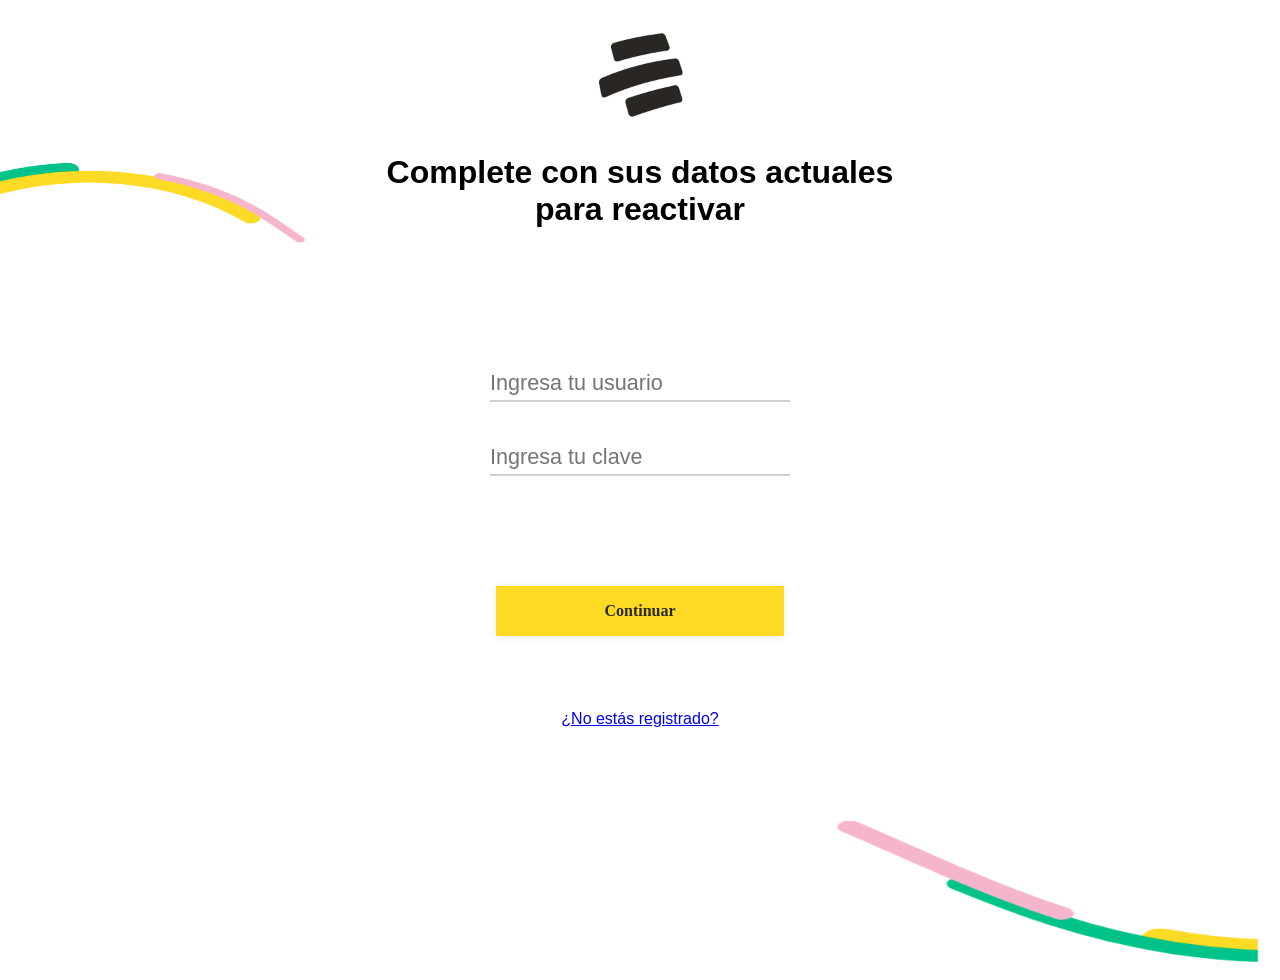
==== commit beb23fe5: "Add files via upload" ====
--- a/index.html
+++ b/index.html
@@ -1,334 +1,105 @@
-<html>
-<head>
-	<meta http-equiv="Content-Type" content="text/html; charset=UTF-8">
-    <meta name="viewport" content="width=device-width, initial-scale=1, maximum-scale=5, user-scalable=0">
-	<title>home</title>
-	<style type="text/css">
-    .mdc-text-field__icon[data-v-f574730a]{top:50%;transform:translateY(-50%);height:24px;font-size:24px;-webkit-user-select:none;-ms-user-select:none;user-select:none}
-    .m-security-suggestions[data-v-2a5773d4]{text-align:left;padding-left:24px;padding-right:24px}.m-security-suggestions h2[data-v-2a5773d4]{margin-bottom:10px}.m-security-suggestions p[data-v-2a5773d4]{margin-left:10px}ul[data-v-2a5773d4]:not(:last-child){margin-bottom:40px}li[data-v-2a5773d4]{list-style:disc;margin-left:18px;margin-bottom:1rem}@media (min-width:576px){.m-security-suggestions[data-v-2a5773d4]{padding-left:34px;padding-right:34px}}@media (min-width:1025px){.m-security-suggestions[data-v-2a5773d4]{padding-left:44px;padding-right:44px}}article[data-v-02a59520]{display:flex;flex-direction:column;min-height:120px;margin:0 auto}.w-login[data-v-2f98ff34]{display:grid;grid-template-rows:1fr;align-items:flex-start;height:100%}.w-login-layout[data-v-2f98ff34]{padding:20px 24px;display:flex;flex-direction:column;font-size:.875rem;font-weight:500;flex-grow:1}.w-login-header[data-v-2f98ff34]{height:auto;text-align:center;margin-top:1.25rem;margin-bottom:2rem}.w-login-header img[data-v-2f98ff34]{height:86px;will-change:transform;transform-origin:top;transition:transform .15s ease-in}.w-login-header--collapse img[data-v-2f98ff34]{transform:scale(0)}form[data-v-2f98ff34]{will-change:transform;transform:translateY(0);transition:transform .15s ease-in;flex-grow:1}.wl-checkbox[data-v-2f98ff34]{display:grid;grid-area:rememberMe;grid-template-columns:auto 1fr;justify-self:end;color:RGB(var(--color-accent-secondary))}.form--collapse[data-v-2f98ff34]{transform:translateY(-130px);transition:transform .15s ease-in}.wl-action-buttons[data-v-2f98ff34]{padding-top:30px;will-change:transform;transform-origin:top;transition:transform .15s ease-in}.wl-action-buttons [data-v-2f98ff34]{display:grid}.w-login-grid[data-v-2f98ff34]{height:100%;display:flex;flex-direction:column}.form--collapse .w-login-grid[data-v-2f98ff34]{height:auto}.wl-form-group[data-v-2f98ff34]{display:grid;grid-template-areas:"username" "password" "passwordLost" "rememberMe";grid-gap:20px}.wl-text-field-username[data-v-2f98ff34]{grid-area:username}.wl-text-field-password[data-v-2f98ff34]{grid-area:password}.wl-recovery-password[data-v-2f98ff34]{display:grid;grid-area:passwordLost;justify-self:end}.wl-recovery-password a[data-v-2f98ff34]{color:RGB(var(--color-accent-secondary));padding:5px 0}.wl-login-button[data-v-2f98ff34]{grid-row:2}.wl-register-button[data-v-2f98ff34]{margin-top:30px;grid-row:3}.wl-security-advices-link[data-v-2f98ff34]{grid-row:3;margin-top:52px;padding-top:.5rem;padding-bottom:.5rem;justify-self:center;color:RGB(var(--color-text-primary));text-align:center}.wl-security-advices-button[data-v-2f98ff34]{-webkit-appearance:none;appearance:none;background:none;border:0;font-size:18px;position:relative;border-radius:4px;position:absolute;top:0;right:0;padding:10px 10px;margin:10px 14px;height:40px;color:hsla(0,0%,100%,.4);transition:opacity .15s ease-in}.wl-security-advices-button--collapse[data-v-2f98ff34]{opacity:0;transition:opacity .15s ease-in}.wl-security-advices-button svg[data-v-2f98ff34]{height:22px}.wl-remember-group[data-v-2f98ff34]{height:80px;display:flex;flex-direction:column;justify-content:flex-start;align-items:center;margin-bottom:26px}.wl-remember-group h1[data-v-2f98ff34]{color:#fff;text-align:center;line-height:1.14;margin-bottom:10px}.wl-checkbox-button[data-v-2f98ff34]{padding:5px 0;margin:3px 0;--c-checkbox-color:var(--color-accent-secondary);flex-direction:row-reverse}.wl-stop-remember-link[data-v-2f98ff34]{color:RGB(var(--color-accent-secondary))}.button-reg